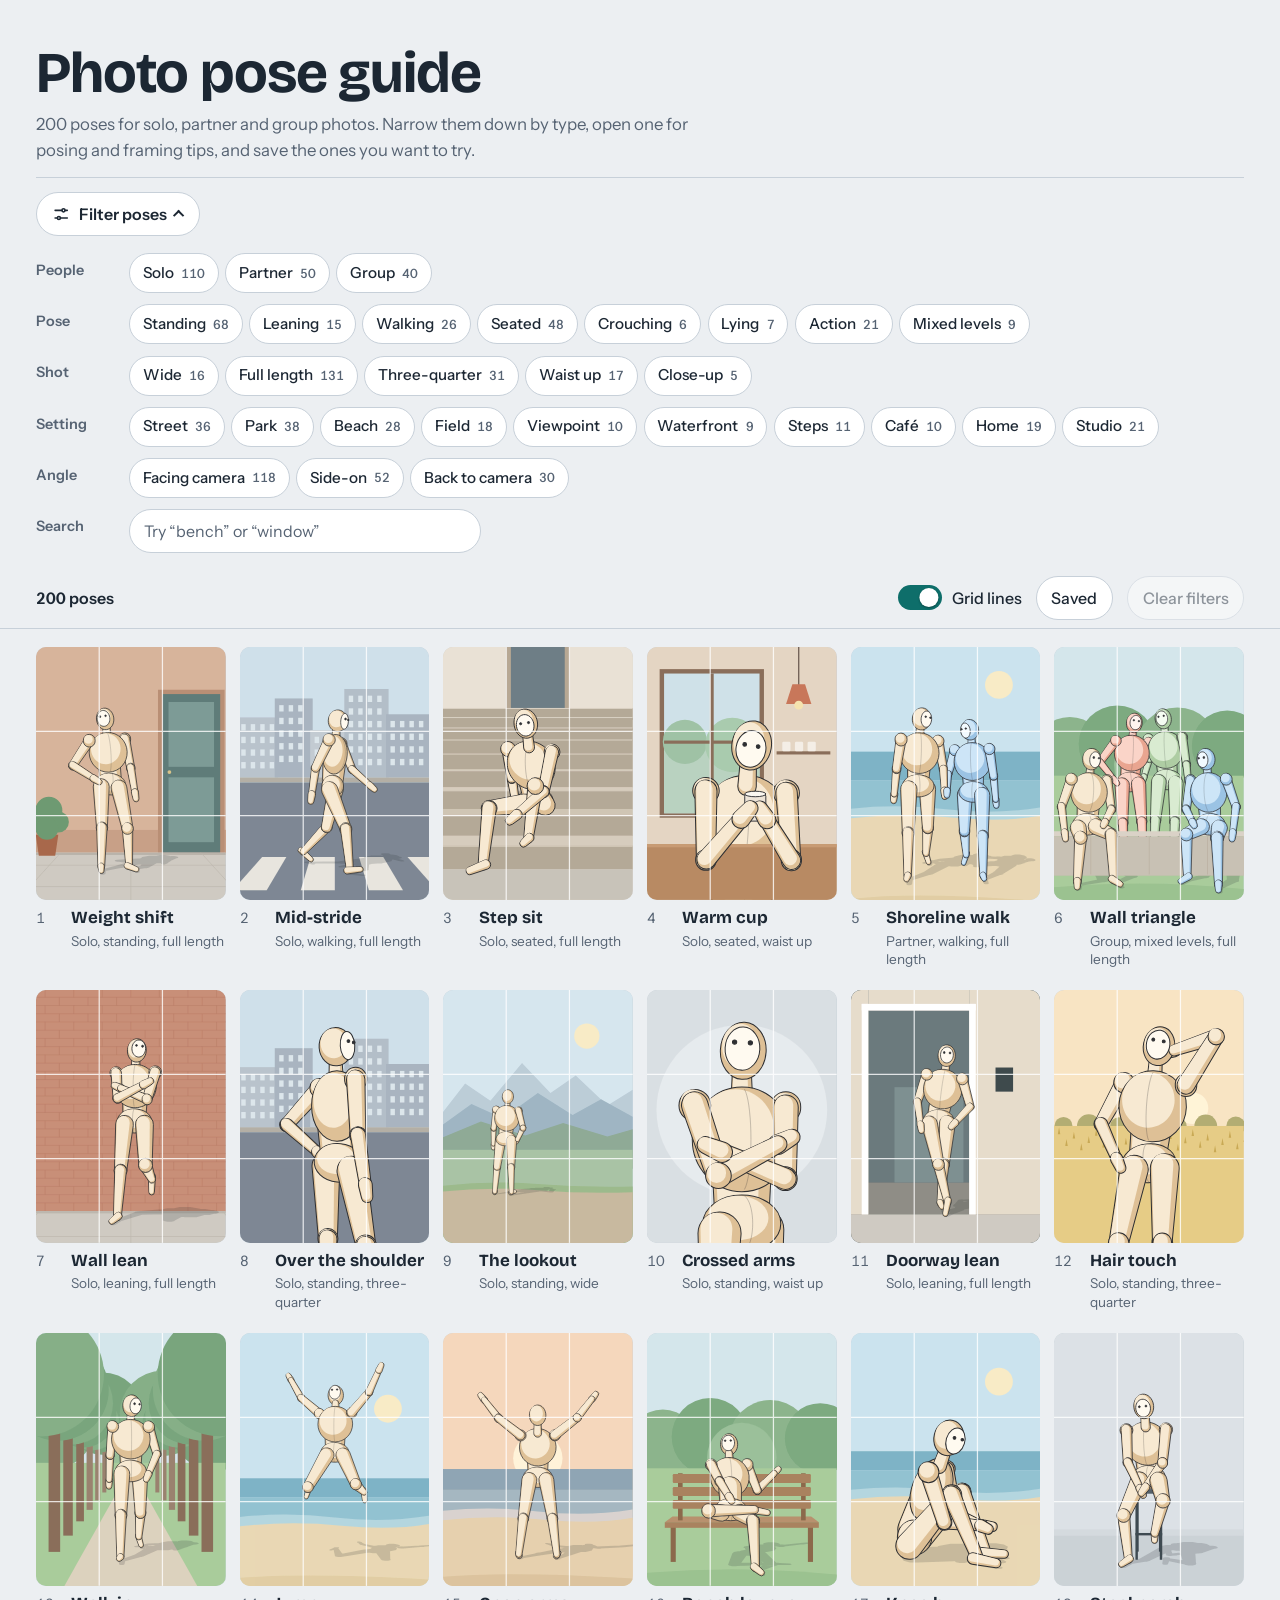
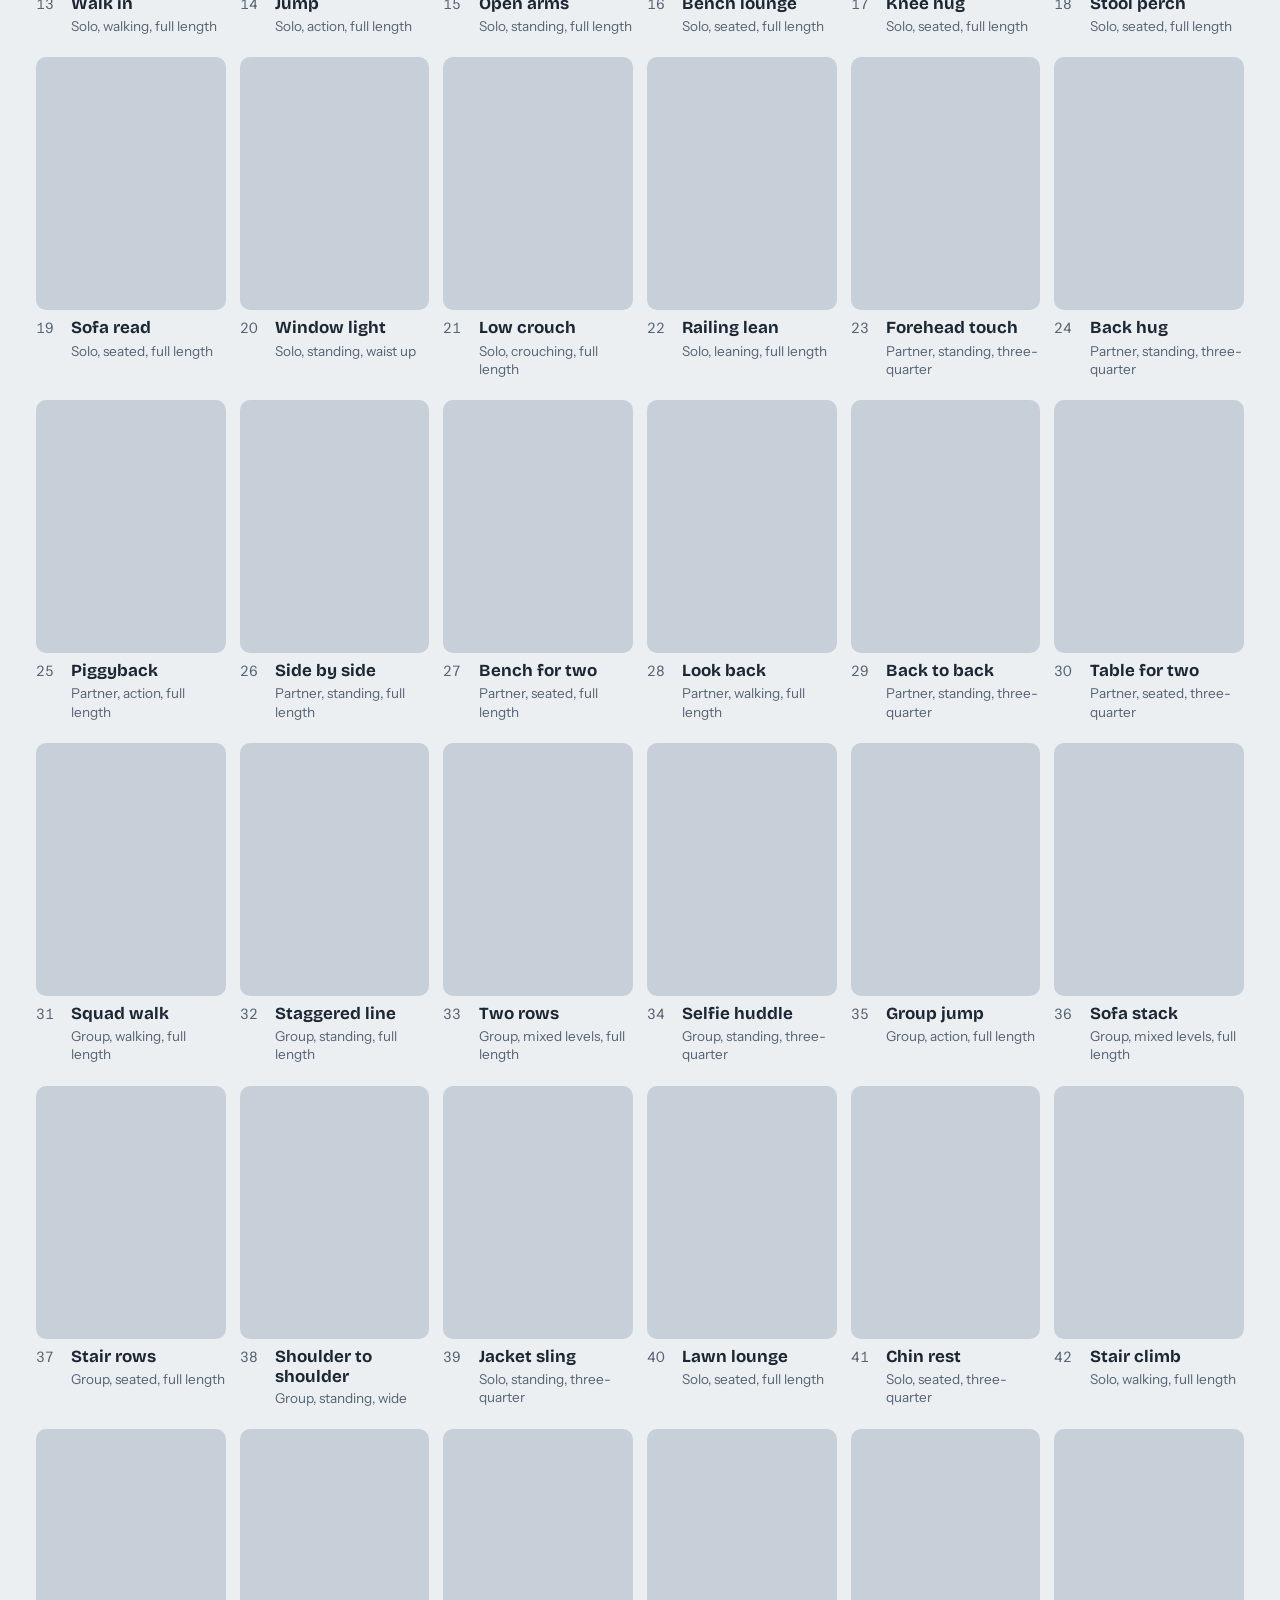
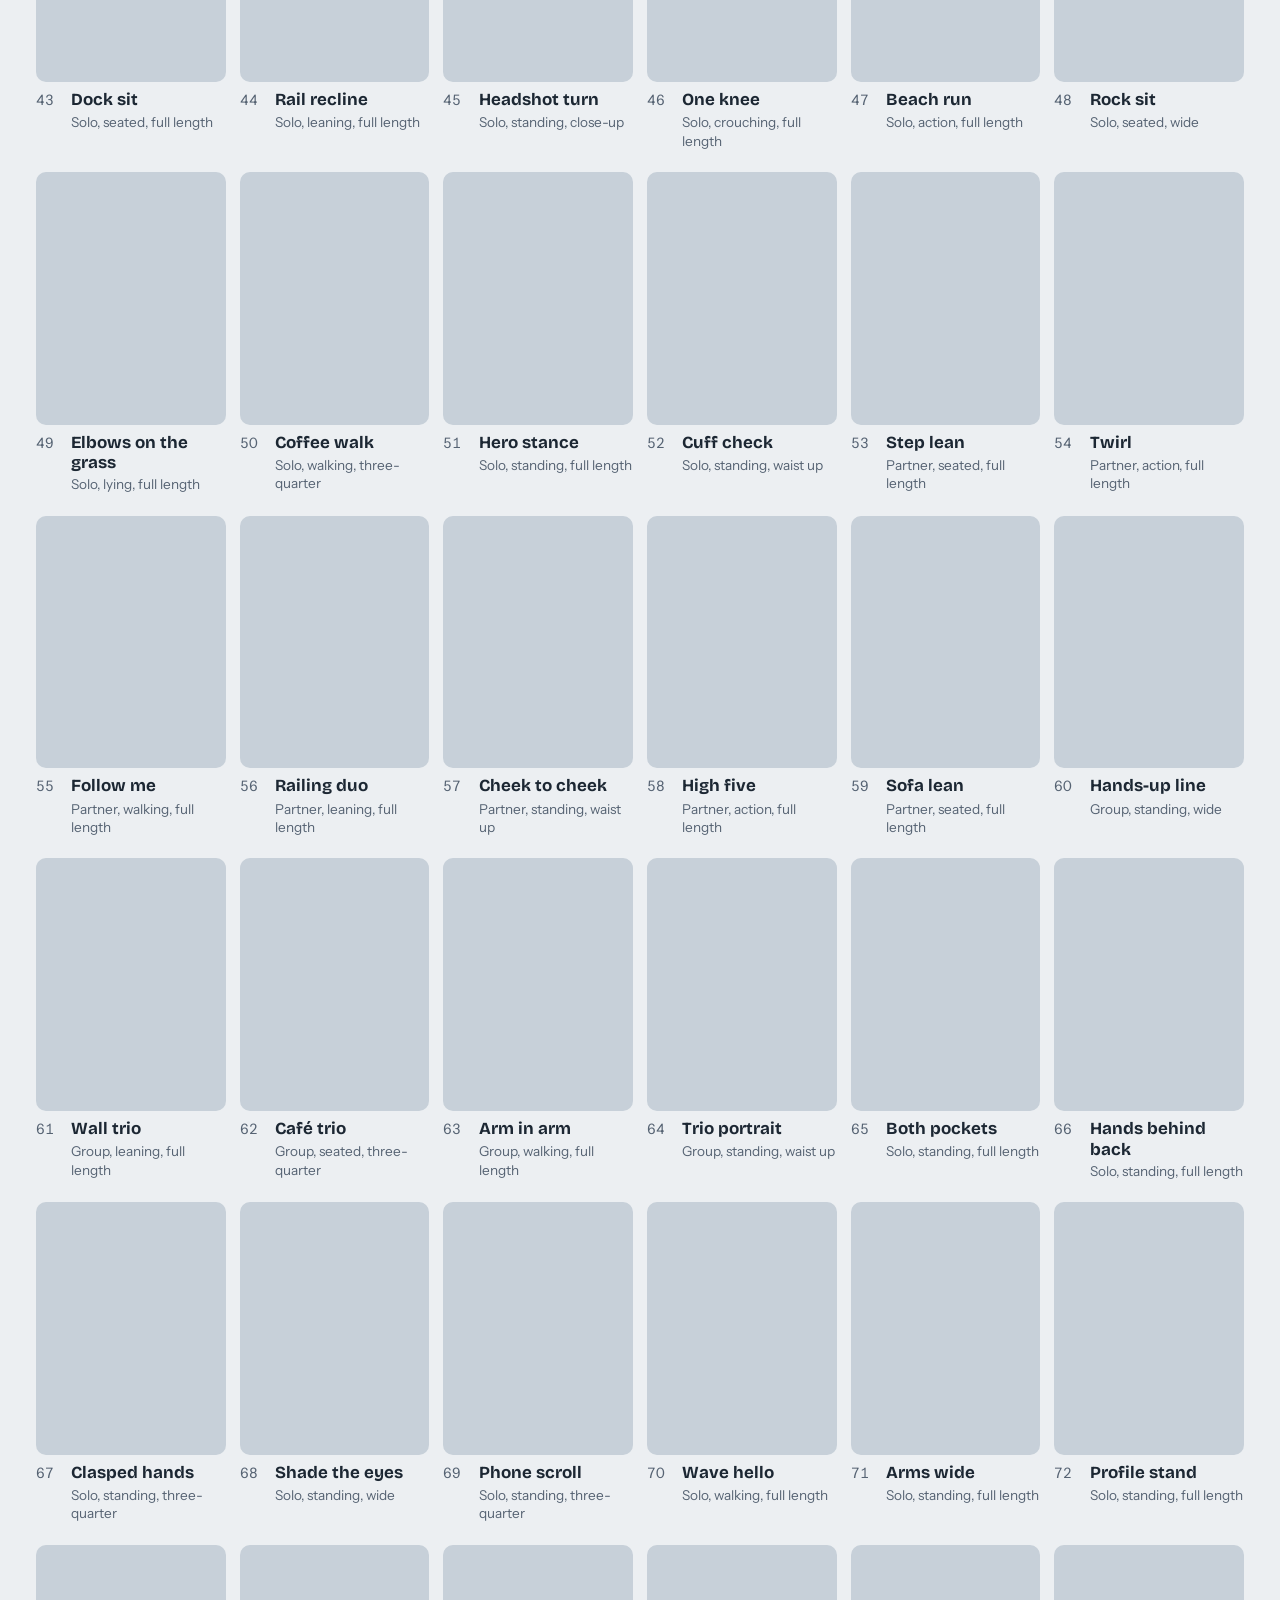
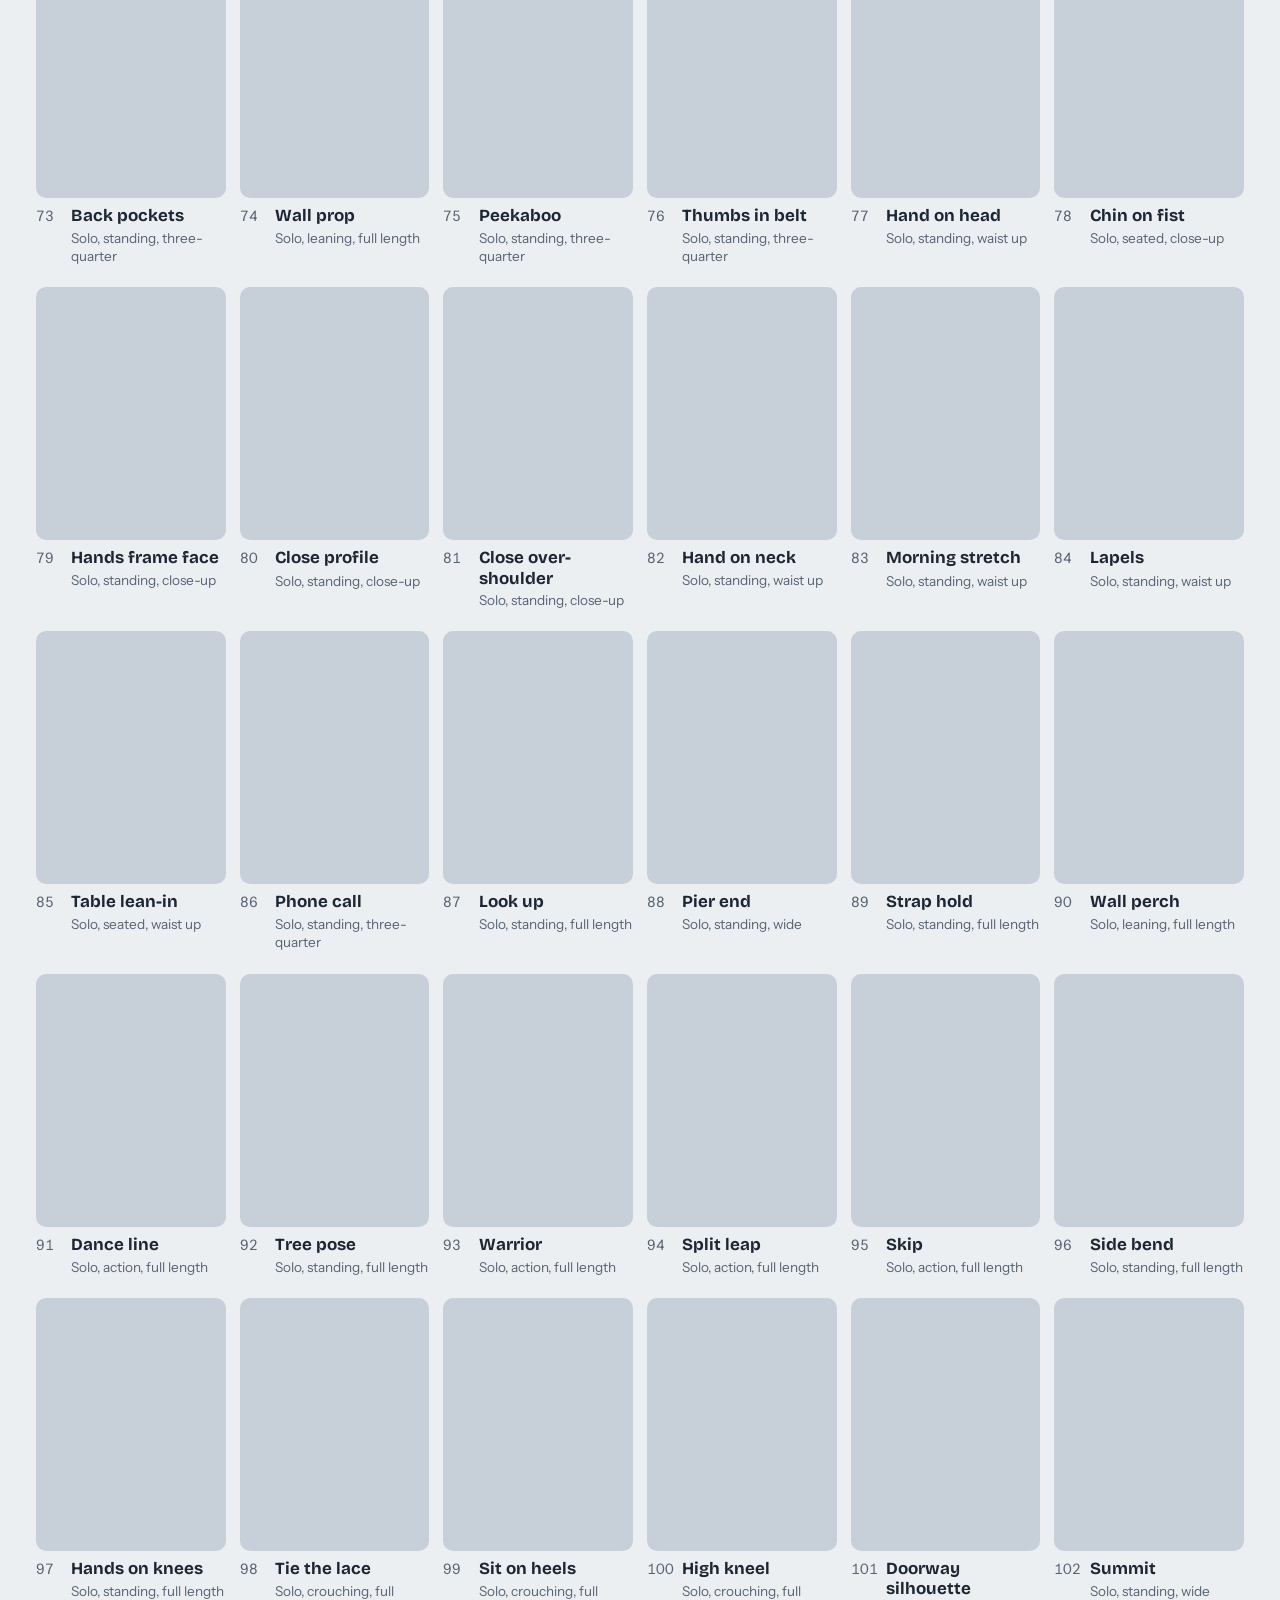
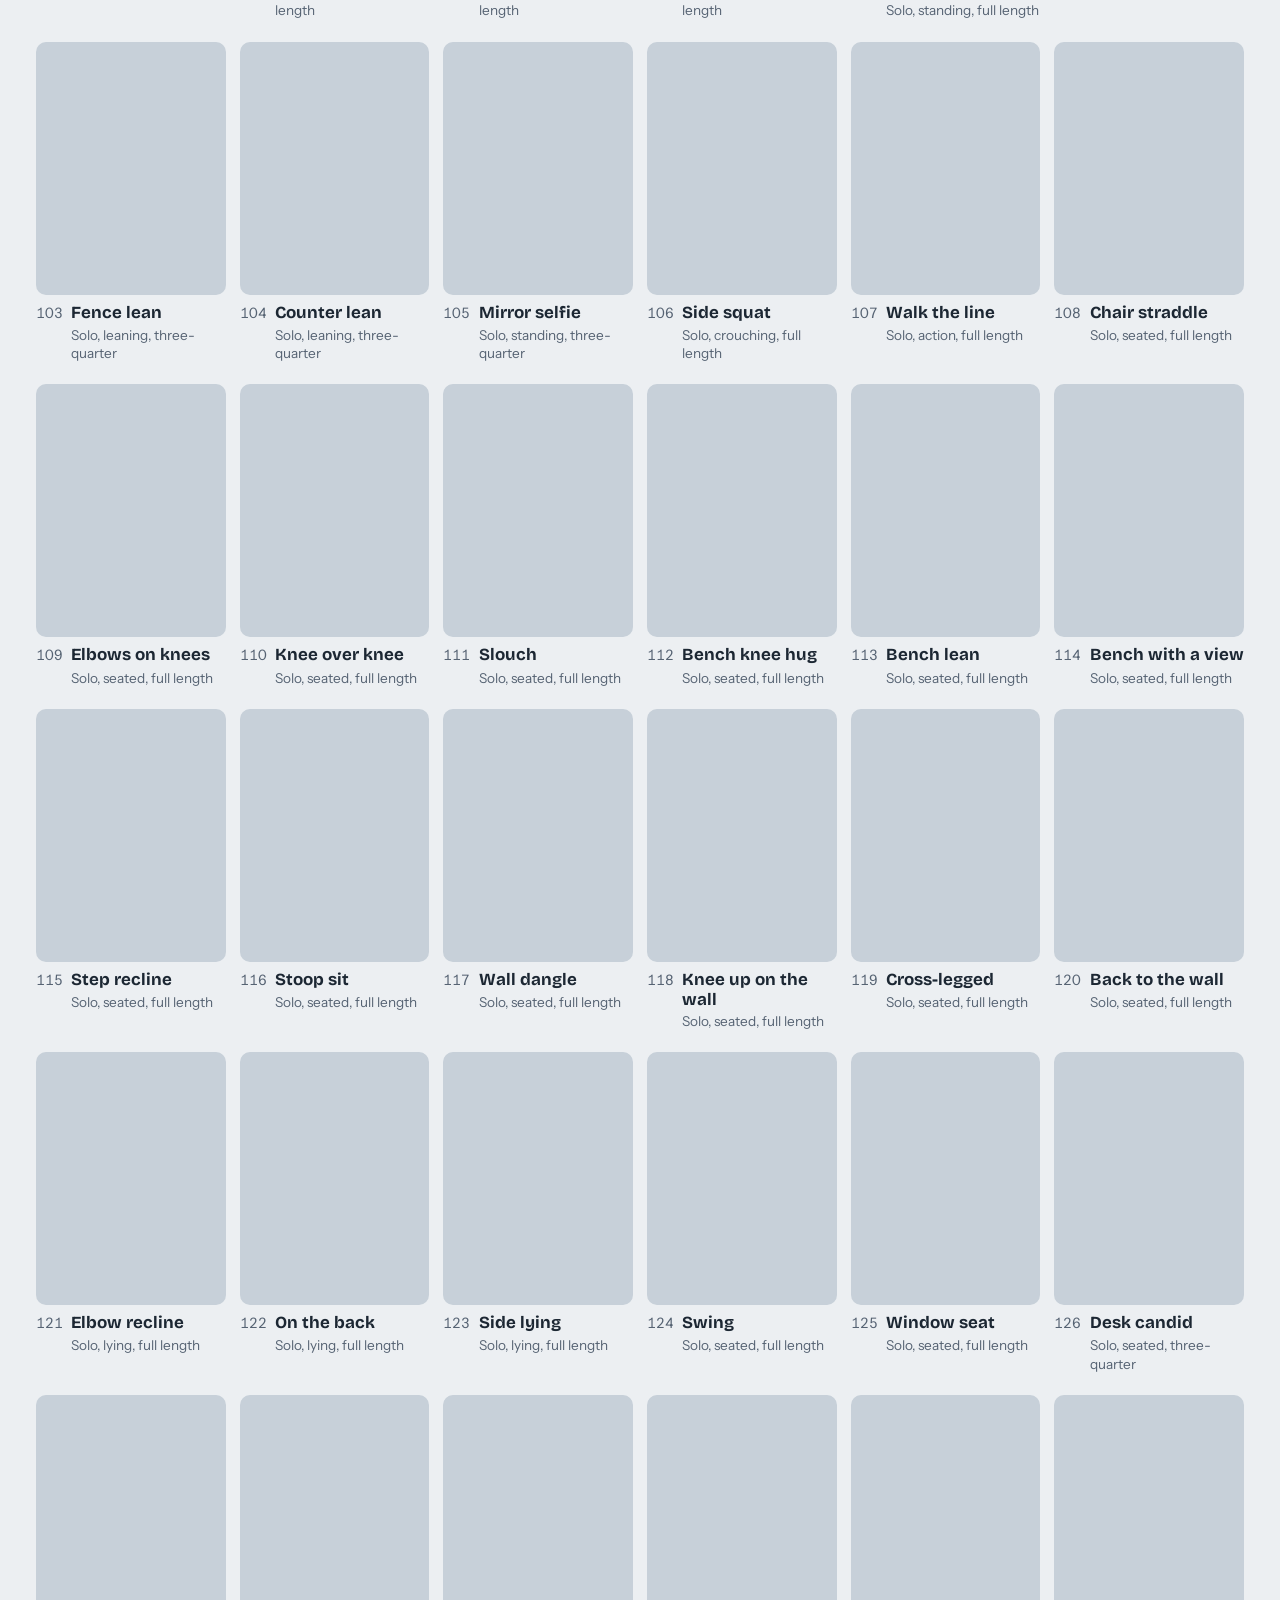
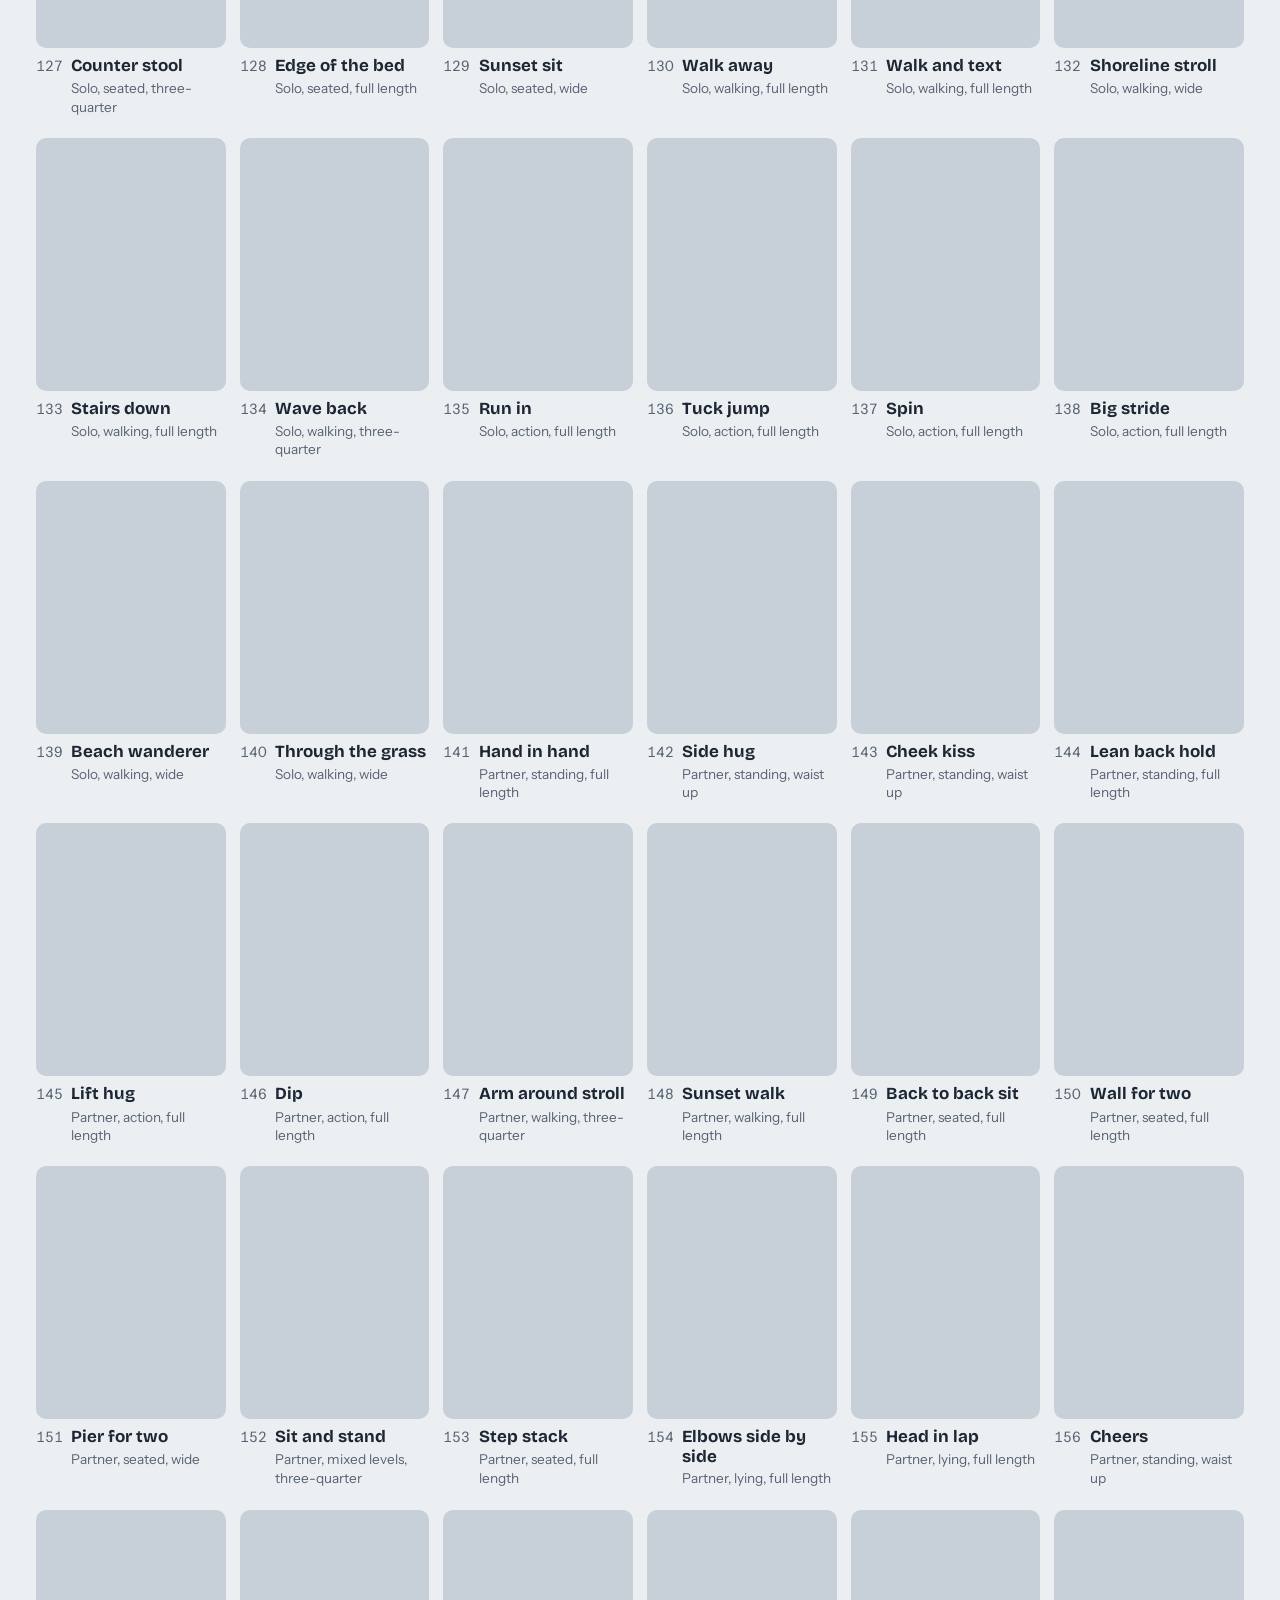
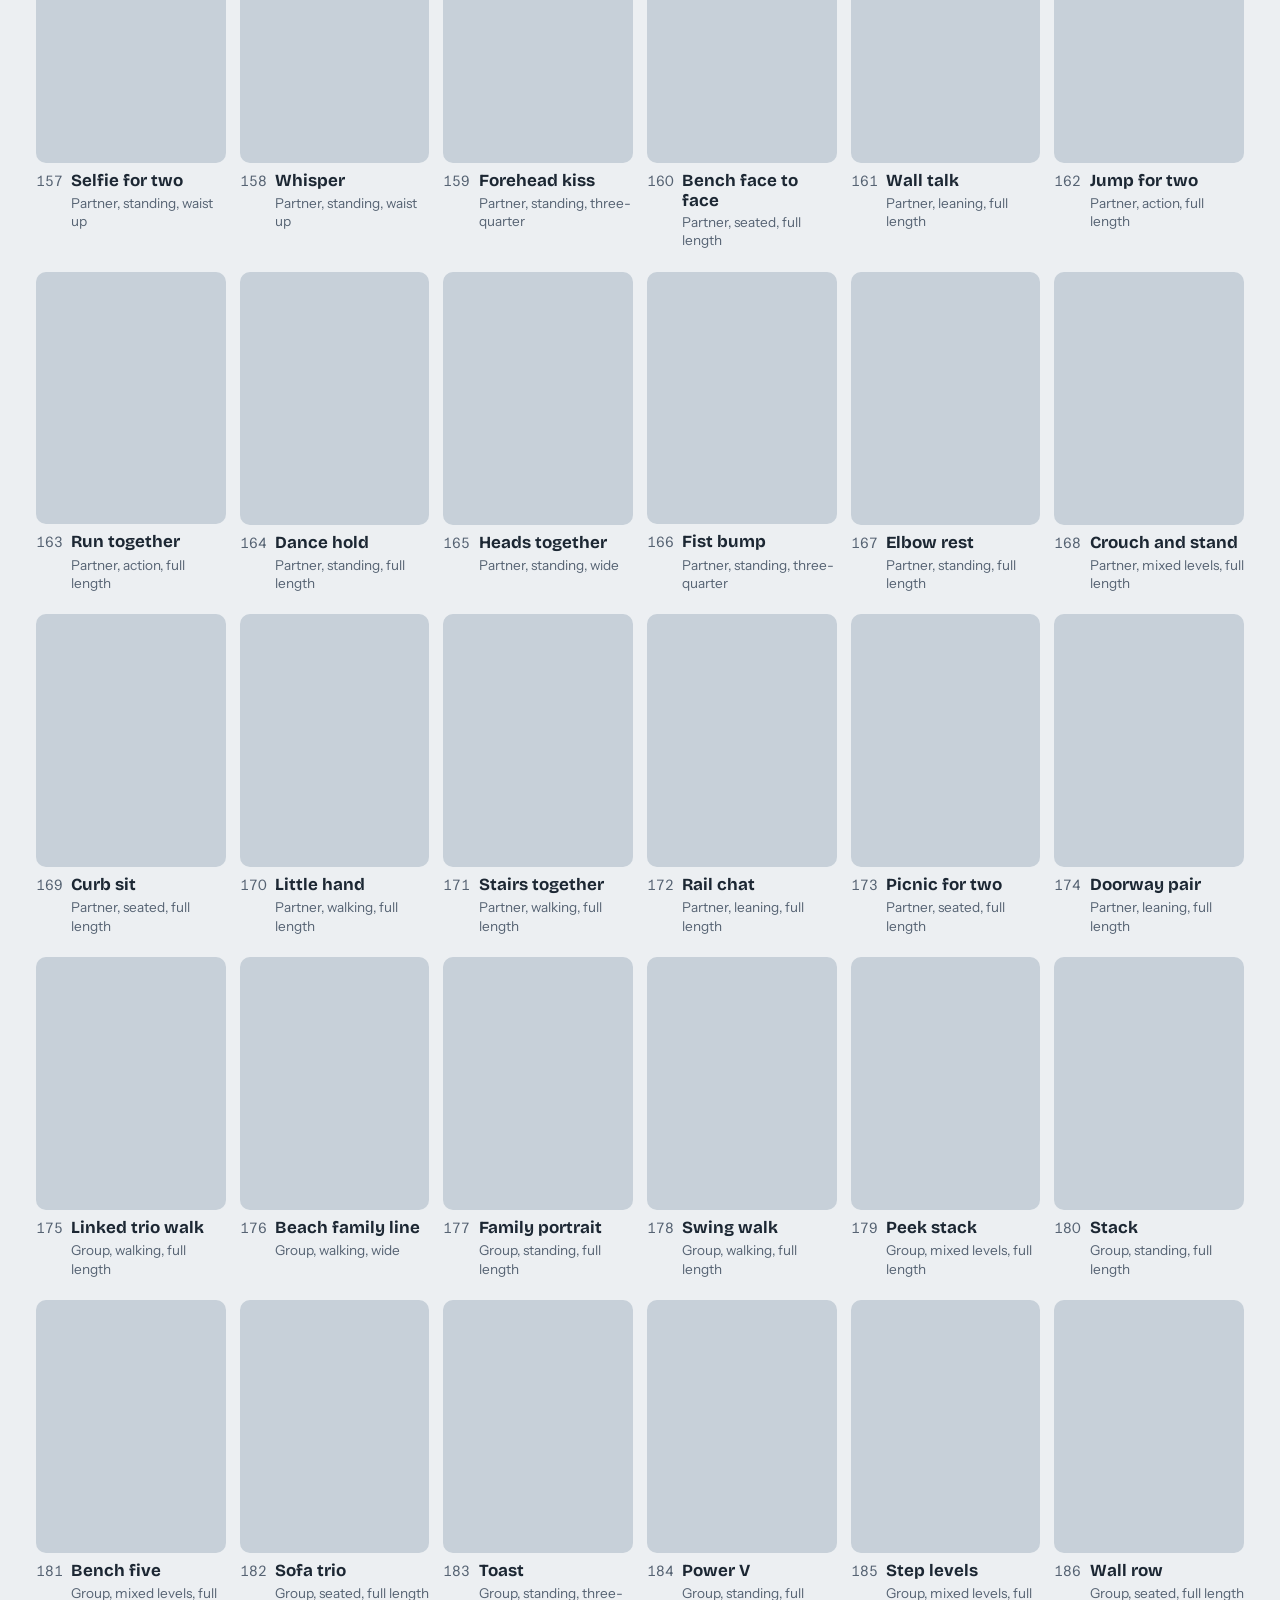
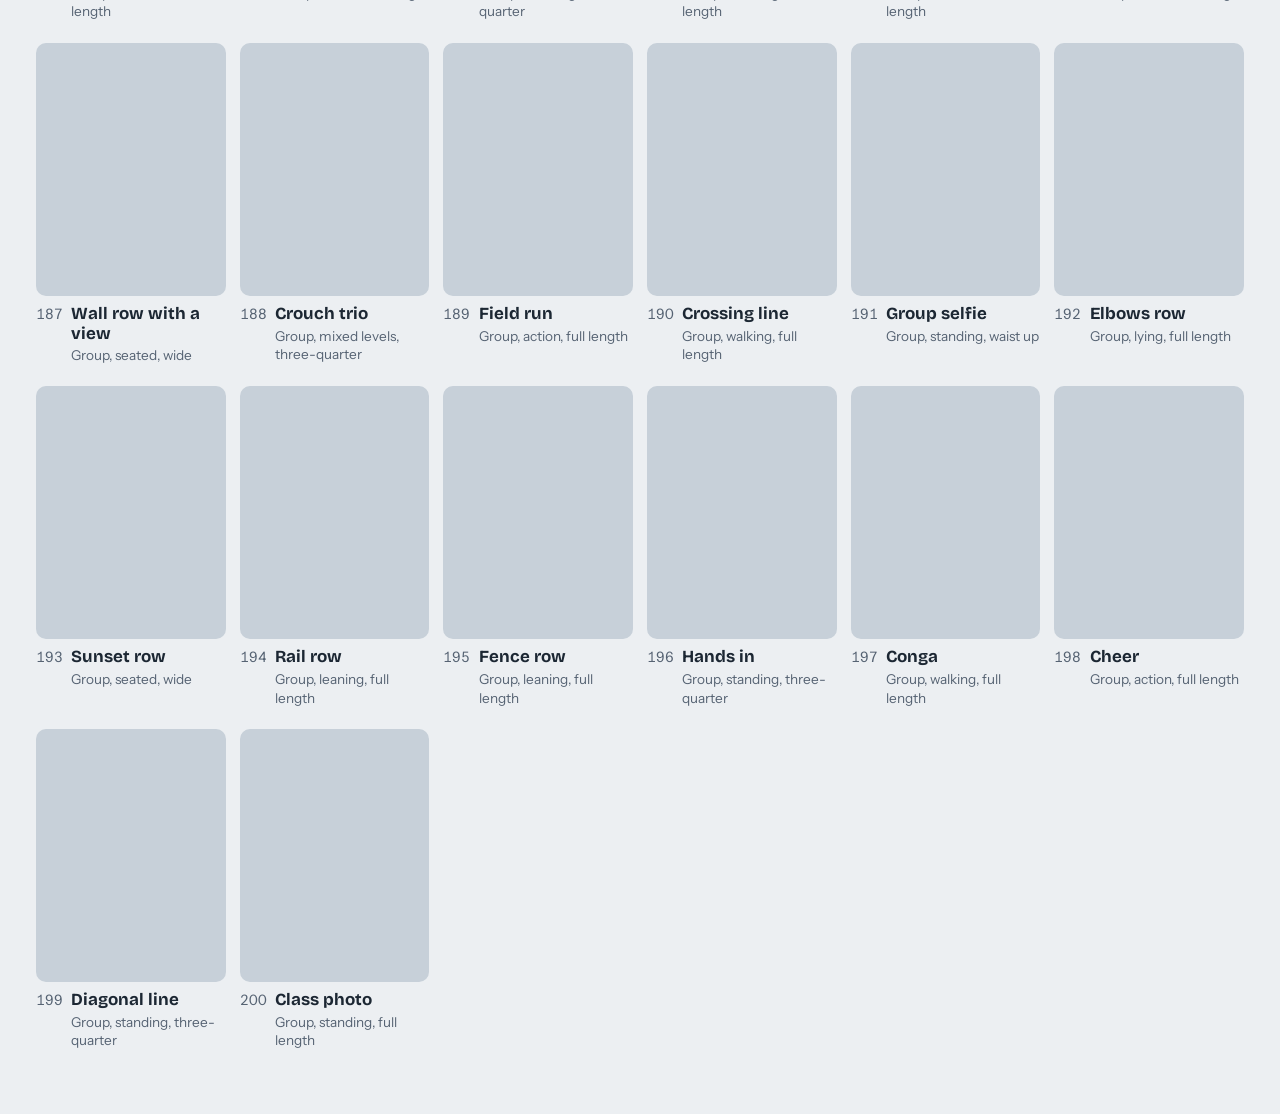
==== index.html @ 7b7f2064 "feat: update filter chip counts live as filters change Each chip count shows how many poses that tag" ====
<!doctype html>
<html lang="en">
<head>
<meta charset="utf-8">
<meta name="viewport" content="width=device-width, initial-scale=1, viewport-fit=cover">
<title>Photo pose guide</title>
<meta name="description" content="200 illustrated photo poses for solo, partner and group shots, with posing and framing tips. Filter by type, setting, shot and angle.">
<link rel="icon" href="data:image/svg+xml,%3Csvg xmlns='http://www.w3.org/2000/svg' viewBox='0 0 100 100'%3E%3Ctext y='.9em' font-size='90'%3E%F0%9F%93%B8%3C/text%3E%3C/svg%3E">
<link rel="stylesheet" href="https://fonts.googleapis.com/css2?family=Bricolage+Grotesque:opsz,wght@12..96,500;12..96,700&family=Instrument+Sans:wght@400;500;600&display=swap">
<style>
:root{
  --bg:#ECEFF2;--surface:#FFFFFF;--ink:#1C2733;--muted:#566373;--line:#C7D0D9;--accent:#0E6E6A;--accent-ink:#FFFFFF;
  --star:#9A6400;--veil:rgba(20,28,37,.72);--frame:#FFFFFF;
  --display:"Bricolage Grotesque","Avenir Next","Segoe UI",system-ui,sans-serif;
  --body:"Instrument Sans","Segoe UI",system-ui,-apple-system,sans-serif;
  color-scheme:light;
  box-sizing:border-box;padding-top:env(safe-area-inset-top,0px);padding-bottom:env(safe-area-inset-bottom,0px);
}
@media (prefers-color-scheme: dark){
  :root:not([data-theme="light"]){
    --bg:#10161C;--surface:#19212A;--ink:#E9EEF3;--muted:#A3AFBC;--line:#34414E;--accent:#5CCBC6;--accent-ink:#082120;
    --star:#F2C14E;--veil:rgba(4,8,12,.8);--frame:#19212A;color-scheme:dark;
  }
}
:root[data-theme="dark"]{
  --bg:#10161C;--surface:#19212A;--ink:#E9EEF3;--muted:#A3AFBC;--line:#34414E;--accent:#5CCBC6;--accent-ink:#082120;
  --star:#F2C14E;--veil:rgba(4,8,12,.8);--frame:#19212A;color-scheme:dark;
}
html{scroll-padding-top:env(safe-area-inset-top,0px);height:100%}
*,*::before,*::after{box-sizing:border-box}
body{margin:0;min-height:100%;background:var(--bg);color:var(--ink);font-family:var(--body);font-size:1rem;line-height:1.5;-webkit-text-size-adjust:100%}
body::before{content:"";position:fixed;inset:0 0 auto;height:env(safe-area-inset-top,0px);z-index:10;background:var(--bg)}
button,input{font:inherit;color:inherit}
button{cursor:pointer}
:focus-visible{outline:3px solid var(--accent);outline-offset:2px}
.wrap{max-width:1320px;margin:0 auto;padding:0 clamp(20px,5vw,36px)}

.intro{padding-top:clamp(22px,4vw,44px);padding-bottom:14px}
.intro h1{margin:0;font-family:var(--display);font-weight:700;font-size:clamp(2.1rem,6vw,3.6rem);line-height:1.02;letter-spacing:-.02em}
.intro p{margin:.6rem 0 0;max-width:62ch;color:var(--muted);font-size:1.05rem}

.filters{border-top:1px solid var(--line);padding:6px 0 2px}
.filters summary{list-style:none;display:flex;align-items:center;gap:.55rem;min-height:2.75rem;margin:8px 0;padding:.3rem .95rem;border:1px solid var(--line);border-radius:999px;background:var(--surface);font-weight:600;cursor:pointer;width:max-content}
.filters summary .ico{width:1.15rem;height:1.15rem;flex:none}
.filters[open] summary{margin-bottom:12px}
.filters summary::-webkit-details-marker{display:none}
.filters summary::after{content:"";width:.5rem;height:.5rem;border-right:2px solid currentColor;border-bottom:2px solid currentColor;transform:rotate(45deg) translateY(-2px);transition:transform .15s}
.filters[open] summary::after{transform:rotate(-135deg) translateY(-2px)}
.group{display:grid;grid-template-columns:5.2rem minmax(0,1fr);gap:.4rem .6rem;align-items:start;padding:.35rem 0}
.group h2{margin:.42rem 0 0;font-size:.9rem;font-weight:600;color:var(--muted)}
.chips{display:flex;flex-wrap:wrap;gap:.4rem}
.chip{min-height:2.5rem;padding:.3rem .8rem;border:1px solid var(--line);border-radius:999px;background:var(--surface);font-weight:500;font-size:.95rem;display:inline-flex;align-items:center;gap:.45rem}
.chip.zero:not([aria-pressed="true"]){opacity:.5}
.chip .n{font-size:.8rem;color:var(--muted);font-variant-numeric:tabular-nums}
.chip[aria-pressed="true"]{background:var(--accent);border-color:var(--accent);color:var(--accent-ink)}
.chip[aria-pressed="true"] .n{color:inherit;opacity:.85}
.active{display:flex;flex-wrap:wrap;gap:.4rem;padding:0 0 12px}
.active[hidden]{display:none}
.apill{min-height:2.25rem;padding:.15rem .55rem .15rem .85rem;border:1px solid var(--accent);border-radius:999px;background:var(--surface);font-weight:500;font-size:.92rem;display:inline-flex;align-items:center;gap:.4rem}
.apill .x{font-size:1.15rem;line-height:1;color:var(--muted)}
.badge{min-width:1.7rem;padding:.05rem .5rem;border-radius:999px;background:var(--accent);color:var(--accent-ink);font-size:.85rem;font-weight:600;line-height:1.4;text-align:center;font-variant-numeric:tabular-nums}
.badge[hidden]{display:none}
.search{width:min(100%,22rem);min-height:2.75rem;padding:.4rem .9rem;border:1px solid var(--line);border-radius:999px;background:var(--surface)}
.search::placeholder{color:var(--muted)}

.bar{position:sticky;top:env(safe-area-inset-top,0px);z-index:5;background:var(--bg);border-bottom:1px solid var(--line);margin-top:6px}
.bar .wrap{display:flex;flex-wrap:wrap;align-items:center;gap:.5rem .9rem;padding-top:.55rem;padding-bottom:.55rem}
.bar .count{margin:0 auto 0 0;font-weight:600;font-variant-numeric:tabular-nums}
.plain{min-height:2.75rem;padding:.3rem .9rem;border:1px solid var(--line);border-radius:999px;background:var(--surface);font-weight:500}
.plain[aria-pressed="true"]{background:var(--ink);border-color:var(--ink);color:var(--bg)}
.plain:disabled{opacity:.45;cursor:default}

.grid{list-style:none;margin:0;padding:18px 0 64px;display:grid;gap:22px 14px;grid-template-columns:repeat(auto-fill,minmax(min(46%,188px),1fr))}
.pose{display:block;width:100%;padding:0;border:0;background:none;text-align:left}
.frame{position:relative;display:block;aspect-ratio:3/4;border-radius:10px;overflow:hidden;background:var(--line)}
.frame svg{display:block;width:100%;height:100%}
.frame::before,.frame::after{content:"";position:absolute;width:16%;aspect-ratio:1;border:3px solid #fff;opacity:0;transition:opacity .12s;pointer-events:none;z-index:1}
.frame::before{left:7%;top:5.5%;border-right:0;border-bottom:0}
.frame::after{right:7%;bottom:5.5%;border-left:0;border-top:0}
.pose:hover .frame::before,.pose:hover .frame::after,.pose:focus-visible .frame::before,.pose:focus-visible .frame::after{opacity:.95}
.cap{display:flex;gap:.5rem;align-items:baseline;margin-top:.5rem}
.num{font-variant-numeric:tabular-nums;color:var(--muted);font-size:.9rem;min-width:1.7rem}
.name{font-family:var(--display);font-weight:700;font-size:1.06rem;line-height:1.2}
.saved-mark{margin-left:auto;color:var(--star);font-size:.95rem}
.meta{display:block;margin:.1rem 0 0 2.2rem;color:var(--muted);font-size:.85rem;line-height:1.35}
.empty{padding:48px 0 96px;max-width:46ch}
.empty p{margin:0 0 1rem;font-size:1.1rem}

dialog{width:min(1120px,100vw);max-width:100vw;max-height:100dvh;height:auto;margin:auto;padding:0;border:0;border-radius:16px;background:var(--surface);color:var(--ink)}
dialog::backdrop{background:var(--veil)}
.viewer{display:grid;grid-template-columns:minmax(0,auto) minmax(0,1fr);gap:0;max-height:min(100dvh,900px)}
.shot{position:relative;height:min(100dvh,900px);aspect-ratio:3/4;background:var(--line);touch-action:pan-y}
.shot svg{display:block;width:100%;height:100%}
.thirds-g{display:none;pointer-events:none}
body.thirds .thirds-g{display:inline}
.thirds-g line{vector-effect:non-scaling-stroke}
.info{display:flex;flex-direction:column;gap:.2rem;padding:clamp(22px,3vw,36px);overflow:auto;max-height:min(100dvh,900px)}
.pos{margin:0;color:var(--muted);font-variant-numeric:tabular-nums}
.info h2{margin:.1rem 3rem .5rem 0;font-family:var(--display);font-weight:700;font-size:clamp(1.9rem,4vw,2.8rem);line-height:1.05;letter-spacing:-.015em}
.tags{list-style:none;margin:0 0 .6rem;padding:0;display:flex;flex-wrap:wrap;gap:.35rem}
.tags li{padding:.15rem .65rem;border:1px solid var(--line);border-radius:999px;font-size:.88rem}
.info h3{margin:.9rem 0 .15rem;font-size:.95rem;font-weight:600;color:var(--muted)}
.info p.tip{margin:0;font-size:1.08rem;max-width:44ch}
.actions{display:flex;flex-wrap:wrap;gap:.5rem .9rem;align-items:center;margin-top:1.3rem}
.switch{display:inline-flex;align-items:center;gap:.6rem;min-height:2.75rem;padding:0;border:0;background:none;font-weight:500}
.switch .track{position:relative;flex:none;width:2.75rem;height:1.6rem;border-radius:999px;background:var(--muted);transition:background .15s}
.switch .track::after{content:"";position:absolute;top:.2rem;left:.2rem;width:1.2rem;height:1.2rem;border-radius:50%;background:var(--surface);box-shadow:0 1px 2px rgba(0,0,0,.35);transition:transform .15s}
.switch[aria-checked="true"] .track{background:var(--accent)}
.switch[aria-checked="true"] .track::after{transform:translateX(1.15rem)}
.save[aria-pressed="true"]{background:var(--star);border-color:var(--star);color:var(--surface)}
.nav{display:flex;gap:.5rem;margin-top:auto;padding-top:1.2rem}
.nav .plain{flex:1}
.close{position:absolute;top:10px;right:10px;width:2.75rem;height:2.75rem;border:1px solid var(--line);border-radius:999px;background:var(--surface);font-size:1.4rem;line-height:1}
@media (max-width:760px){
  dialog{width:100vw;height:100dvh;max-height:100dvh;border-radius:0}
  .viewer{grid-template-columns:minmax(0,1fr);max-height:none;height:100dvh;overflow:auto;align-content:start}
  .shot{height:auto;width:100%;max-height:none}
  .info{max-height:none;overflow:visible;padding-bottom:calc(24px + env(safe-area-inset-bottom,0px))}
  .close{position:fixed;top:calc(10px + env(safe-area-inset-top,0px))}
  .group{grid-template-columns:minmax(0,1fr);gap:.2rem}
  .group h2{margin:0}
}
@media (prefers-reduced-motion: reduce){*{transition:none !important}}
</style>
</head>
<body>
<header class="wrap intro">
  <h1>Photo pose guide</h1>
  <p>200 poses for solo, partner and group photos. Narrow them down by type, open one for posing and framing tips, and save the ones you want to try.</p>
</header>

<div class="wrap">
  <details class="filters" id="filters">
    <summary><svg class="ico" viewBox="0 0 24 24" fill="none" stroke="currentColor" stroke-width="2" stroke-linecap="round" aria-hidden="true"><path d="M4 7h9M17 7h3M4 17h3M11 17h9"/><circle cx="15" cy="7" r="2"/><circle cx="9" cy="17" r="2"/></svg>Filter poses<span class="badge" id="moreBadge" hidden></span></summary>
    <div id="groups"></div>
    <div class="group"><h2><label for="q">Search</label></h2><div><input class="search" id="q" type="search" placeholder="Try “bench” or “window”" autocomplete="off"></div></div>
  </details>
  <div class="active" id="active" role="group" aria-label="Applied filters" hidden></div>
</div>

<div class="bar">
  <div class="wrap">
    <p class="count" id="count" aria-live="polite"></p>
    <button class="switch" id="gridToggle" type="button" role="switch" aria-checked="false"><span class="track" aria-hidden="true"></span>Grid lines</button>
    <button class="plain" id="savedOnly" type="button" aria-pressed="false">Saved</button>
    <button class="plain" id="clear" type="button">Clear filters</button>
  </div>
</div>

<main class="wrap">
  <ul class="grid" id="grid"></ul>
  <div class="empty" id="empty" hidden>
    <p id="emptyText"></p>
    <button class="plain" id="clear2" type="button">Clear filters</button>
  </div>
</main>

<dialog id="viewer" aria-labelledby="vTitle">
  <div class="viewer">
    <div class="shot" id="vShot">
      <div id="vArt"></div>
    </div>
    <div class="info">
      <p class="pos" id="vPos"></p>
      <h2 id="vTitle"></h2>
      <ul class="tags" id="vTags"></ul>
      <h3>Pose</h3>
      <p class="tip" id="vPose"></p>
      <h3>Framing</h3>
      <p class="tip" id="vFrame"></p>
      <div class="actions">
        <button class="plain save" id="vSave" type="button" aria-pressed="false">Save pose</button>
        <button class="switch" id="vGrid" type="button" role="switch" aria-checked="false"><span class="track" aria-hidden="true"></span>Grid lines</button>
      </div>
      <div class="nav">
        <button class="plain" id="vPrev" type="button">Previous</button>
        <button class="plain" id="vNext" type="button">Next</button>
      </div>
    </div>
    <button class="close" id="vClose" type="button" aria-label="Close pose">×</button>
  </div>
</dialog>

<script id="poses" type="application/json">{"groups":[["People",["Solo","Partner","Group"]],["Pose",["Standing","Leaning","Walking","Seated","Crouching","Lying","Action","Mixed levels"]],["Shot",["Wide","Full length","Three-quarter","Waist up","Close-up"]],["Setting",["Street","Park","Beach","Field","Viewpoint","Waterfront","Steps","Café","Home","Studio"]],["Angle",["Facing camera","Side-on","Back to camera"]]],"cards":[{"n":1,"t":"Weight shift","g":["Solo","Standing","Full length","Street","Facing camera"],"p":"Weight on one leg, the other knee soft. One hand at the hip pocket, chin turned slightly off-camera.","f":"Full length with a little space above the head. Camera at waist height keeps the legs long.","a":"<rect x=\"0\" y=\"0\" width=\"600\" height=\"650.7\" fill=\"#D8B49C\"/><rect x=\"-1363\" y=\"578.6\" width=\"3326.1\" height=\"72.1\" fill=\"#C8A088\"/><rect x=\"385.9\" y=\"135.2\" width=\"210.7\" height=\"515.5\" fill=\"#B98F76\"/><rect x=\"399.8\" y=\"149\" width=\"182.9\" height=\"501.7\" fill=\"#5F7C7A\"/><rect x=\"419.2\" y=\"174\" width=\"144.1\" height=\"205.1\" fill=\"#7D9B97\"/><rect x=\"419.2\" y=\"412.3\" width=\"144.1\" height=\"205.1\" fill=\"#7D9B97\"/><circle cx=\"422\" cy=\"395.7\" r=\"6\" fill=\"#D9C48A\"/><rect x=\"0\" y=\"650.7\" width=\"600\" height=\"149.3\" fill=\"#CFCAC2\"/><rect x=\"0\" y=\"650.7\" width=\"600\" height=\"7\" fill=\"#B9B3AA\"/><line x1=\"-365.2\" y1=\"650.7\" x2=\"-1740\" y2=\"1154.8\" stroke=\"#BDB7AE\" stroke-width=\"2\"/><line x1=\"-143.5\" y1=\"650.7\" x2=\"-1060\" y2=\"1154.8\" stroke=\"#BDB7AE\" stroke-width=\"2\"/><line x1=\"78.3\" y1=\"650.7\" x2=\"-380\" y2=\"1154.8\" stroke=\"#BDB7AE\" stroke-width=\"2\"/><line x1=\"300\" y1=\"650.7\" x2=\"300\" y2=\"1154.8\" stroke=\"#BDB7AE\" stroke-width=\"2\"/><line x1=\"521.7\" y1=\"650.7\" x2=\"980\" y2=\"1154.8\" stroke=\"#BDB7AE\" stroke-width=\"2\"/><line x1=\"743.5\" y1=\"650.7\" x2=\"1660\" y2=\"1154.8\" stroke=\"#BDB7AE\" stroke-width=\"2\"/><line x1=\"965.2\" y1=\"650.7\" x2=\"2340\" y2=\"1154.8\" stroke=\"#BDB7AE\" stroke-width=\"2\"/><rect x=\"0\" y=\"689.1\" width=\"600\" height=\"2\" fill=\"#BDB7AE\"/><rect x=\"0\" y=\"757.4\" width=\"600\" height=\"2\" fill=\"#BDB7AE\"/><polygon points=\"-0.8,594.1 70.6,594.1 60.8,660.4 9,660.4\" fill=\"#A8684B\"/><circle cx=\"6.1\" cy=\"550.9\" r=\"35.7\" fill=\"#6F9A72\"/><circle cx=\"40.7\" cy=\"516.3\" r=\"42.6\" fill=\"#6F9A72\"/><circle cx=\"70.6\" cy=\"553.7\" r=\"33.4\" fill=\"#6F9A72\"/><circle cx=\"34.9\" cy=\"573.9\" r=\"35.7\" fill=\"#6F9A72\"/><path d=\"M310.5 679.8L316.8 674.4L333.6 671.2L354.5 671.2L372.3 674.4L380.4 679.8L375.3 685.4L358.2 689L335.8 689L317.5 685.4ZM323 678.3L328.2 673.8L339 669.5L353.9 666.7L372.9 666.7L389.2 669.5L396.9 674.3L392.5 679.3L377.9 683L363.5 686L344.7 686L329.1 683ZM328.2 671.6L336.2 664.7L358.1 660.5L385.9 660.5L410.2 664.7L422.1 671.6L416.3 679L393.8 683.8L363.4 683.8L338.2 679ZM377.3 668L378.9 666.3L387.9 664.3L392.6 663.4L398.7 663.4L404 664.3L406.5 665.8L405.2 667.3L398.3 669.7L393 670.8L386 670.8L379.9 669.7ZM376.7 664.1L380.5 660.3L392.6 658L408.5 658L422.4 660.3L429.3 664.1L426.2 668.1L413.9 670.6L397.3 670.6L383 668.1ZM386.3 669.7L388.5 667.4L395.5 666.1L404.7 666.1L412.7 667.4L416.6 669.7L414.7 672L407.7 673.5L398.2 673.5L390.1 672ZM392.2 670.9L392.5 670.6L393.4 670.4L394.8 670.4L395.8 670.6L396.4 670.9L396.1 671.2L395.1 671.4L393.8 671.4L392.7 671.2ZM408.4 671.3L408.7 670.9L409.7 670.8L411 670.8L412.1 670.9L412.6 671.3L412.4 671.6L411.4 671.8L410.1 671.8L409 671.6ZM418.7 665.2L420.6 662.8L427.7 661.4L437.4 661.4L446 662.8L450.4 665.2L448.7 667.6L441.5 669.1L431.6 669.1L422.8 667.6ZM409.4 672.7L410.9 671L422.9 663.2L428.8 662L436.9 662L444.1 663.2L447.8 665.2L446.3 667.2L430.5 674.5L425.4 675.5L418.4 675.5L412.3 674.5ZM408.5 672.7L410.1 670.9L415.6 669.8L422.9 669.8L429.5 670.9L432.7 672.7L431.3 674.6L425.7 675.8L418.2 675.8L411.6 674.6ZM398.5 682.8L399.7 681.4L411.1 671.1L416.1 670.1L422.7 670.1L428.6 671.1L431.5 672.7L430.2 674.4L415.1 684.2L411 685.1L405.5 685.1L400.8 684.2ZM395.3 685.5L397 682.8L398.4 681.2L403.1 680.2L409.5 680.2L415 681.2L417.7 682.8L416.4 684.5L411.3 686.9L407.3 687.7L402 687.7L397.4 686.9ZM327.4 695L341.9 679.2L345.7 675.7L356.6 673.5L370.4 673.5L382.3 675.7L387.7 679.2L384.5 682.9L357.6 697.7L349.6 699.5L339.3 699.5L330.8 697.7ZM326.5 695L329.4 692.2L337.8 690.4L348.3 690.4L357.3 692.2L361.2 695L358.4 697.9L349.9 699.7L339.1 699.7L330 697.9ZM289.3 703.2L291.4 701.5L330.8 692.4L338.3 690.8L348 690.8L356 692.4L359.5 695L357 697.6L349.4 699.3L303 706.1L296.5 706.1L291.3 705ZM283.5 701.4L285.6 699.7L290.6 698.7L296.7 698.7L301.7 699.7L327.9 710.2L329.6 711.6L328.2 713L324.2 713.9L319.3 713.9L315.2 713L285.4 703.2ZM320.9 672L323.7 669.6L331.6 668.1L341.5 668.1L349.8 669.6L353.4 672L350.7 674.5L342.8 676.1L332.6 676.1L324.2 674.5ZM249.8 676L252.2 674.3L258 673.2L332.5 668.7L340.8 668.7L347.7 670L350.7 672L348.5 674.1L341.8 675.4L264.2 678.9L257.1 678.9L251.6 677.8ZM248.9 676L251.5 674.1L257.8 673L265.3 673L271.2 674.1L273.3 676L270.8 677.9L264.5 679.1L256.8 679.1L250.8 677.9ZM250.1 676L252.5 674.3L258.1 673.3L264.9 673.3L308.9 681.1L313.3 682L315.1 683.4L313.5 684.8L309.1 685.7L303.6 685.7L257.2 678.8L251.9 677.7ZM295.9 683.4L297.9 681.7L303.1 680.7L309.4 680.7L314.6 681.7L324.9 683.9L326.7 685.3L325.2 686.7L321 687.5L315.6 687.5L303.1 686.1L297.9 685ZM251 694.1L254.5 691.5L298.4 678.5L309.7 676.3L323.8 676.3L335.4 678.5L340.2 682.1L336.3 685.8L324.8 688.2L272 698.6L261.7 698.6L253.7 696.9ZM250 694.1L253.8 691.3L262.6 689.6L273.1 689.6L281.5 691.3L284.7 694.1L281.1 697L272.2 698.9L261.4 698.9L252.8 697ZM201.7 706.7L204.3 704.9L255 691.6L263 690L272.6 690L280.2 691.6L283 694.1L279.8 696.8L271.8 698.4L214.7 709.7L208.1 709.7L203.2 708.6ZM201.4 704.3L203.9 702.6L209.2 701.5L215.5 701.5L220.2 702.6L221.6 704.3L219.7 717.8L217.8 719.3L213.4 720.2L208.3 720.2L204.6 719.3L203.4 717.8Z\" fill=\"#20242B\" opacity=\"0.17\"/><path d=\"M269.7 416L266 364.8A35.4 35.4 0 1 0 195.9 373.7L205 424.1A32.6 32.6 0 0 0 269.7 416Z\" fill=\"#DEC096\" stroke=\"#2F3033\" stroke-width=\"2.4\" stroke-linejoin=\"round\"/><path d=\"M256.4 409L251.6 357.3A26.2 26.2 0 1 0 199.8 364.2L208.6 415.4A24.1 24.1 0 0 0 256.4 409Z\" fill=\"#F7E9D2\"/><path d=\"M263.2 291.4a18.2 18.2 0 1 1 36.3 0a18.2 18.2 0 1 1 -36.3 0Z\" fill=\"#DEC096\" stroke=\"#2F3033\" stroke-width=\"2.4\" stroke-linejoin=\"round\"/><path d=\"M265.2 287.5a13.4 13.4 0 1 1 26.9 0a13.4 13.4 0 1 1 -26.9 0Z\" fill=\"#F7E9D2\"/><path d=\"M266.6 294.8L287.5 385.2A12.4 12.4 0 0 0 311.9 380.3L296.2 288.9A15.1 15.1 0 1 0 266.6 294.8Z\" fill=\"#DEC096\" stroke=\"#2F3033\" stroke-width=\"2.4\" stroke-linejoin=\"round\"/><path d=\"M268.2 290.6L288.9 381.7A9.2 9.2 0 0 0 306.9 378L290.1 286.1A11.2 11.2 0 1 0 268.2 290.6Z\" fill=\"#F7E9D2\"/><path d=\"M286.2 382.4a13.5 13.5 0 1 1 26.9 0a13.5 13.5 0 1 1 -26.9 0Z\" fill=\"#DEC096\" stroke=\"#2F3033\" stroke-width=\"2.4\" stroke-linejoin=\"round\"/><path d=\"M287.7 379.5a10 10 0 1 1 19.9 0a10 10 0 1 1 -19.9 0Z\" fill=\"#F7E9D2\"/><path d=\"M187.7 428.6C189.7 410 212.8 397.2 239.2 400.1C265.7 402.9 285.4 420.4 283.4 439.1C281.4 457.7 258.3 470.5 231.9 467.7C205.4 464.8 185.6 447.3 187.7 428.6Z\" fill=\"#DEC096\" stroke=\"#2F3033\" stroke-width=\"2.4\"/><path d=\"M193.5 422.8C195.1 408.3 213.1 398.3 233.7 400.5C254.3 402.8 269.8 416.4 268.2 431C266.6 445.5 248.6 455.5 228 453.3C207.3 451 191.9 437.4 193.5 422.8Z\" fill=\"#F7E9D2\"/><path d=\"M241.2 401.7L242 403.5L242.7 405.8L243.3 408.7L243.7 412.1L243.9 415.9L244 420.1L243.9 424.5L243.7 429.2L243.3 433.9L242.7 438.6L242 443.2L241.2 447.6L240.3 451.8L239.2 455.6L238.2 459L237 461.9L235.8 464.3L234.6 466\" fill=\"none\" stroke=\"#2F3033\" stroke-width=\"1.3\" stroke-linecap=\"round\" opacity=\"0.45\"/><path d=\"M238 284.9L234.7 256.4A11.6 11.6 0 0 0 211.6 258L212.2 286.6A13 13 0 1 0 238 284.9Z\" fill=\"#DEC096\" stroke=\"#2F3033\" stroke-width=\"2.4\" stroke-linejoin=\"round\"/><path d=\"M232.8 282.6L230 254.4A8.6 8.6 0 0 0 212.9 255.5L213.7 283.8A9.6 9.6 0 1 0 232.8 282.6Z\" fill=\"#F7E9D2\"/><path d=\"M230.6 396C197.5 397.2 169.6 370.1 168.3 335.5C167.1 300.9 192.9 271.9 226.1 270.7C259.3 269.5 287.2 296.6 288.4 331.2C289.7 365.7 263.8 394.8 230.6 396Z\" fill=\"#DEC096\" stroke=\"#2F3033\" stroke-width=\"2.4\"/><path d=\"M222.5 370.9C196.7 371.8 174.9 350.7 173.9 323.7C172.9 296.8 193.1 274.1 219 273.2C244.9 272.3 266.6 293.4 267.6 320.3C268.6 347.3 248.4 370 222.5 370.9Z\" fill=\"#F7E9D2\"/><path d=\"M227 273.9L228.3 277.2L229.7 281.5L231 286.9L232.2 293.2L233.4 300.2L234.5 307.9L235.4 316.1L236.3 324.6L236.9 333.3L237.5 342L237.8 350.6L237.9 358.8L237.9 366.5L237.7 373.5L237.3 379.8L236.7 385.2L235.9 389.5L235.1 392.8\" fill=\"none\" stroke=\"#2F3033\" stroke-width=\"1.3\" stroke-linecap=\"round\" opacity=\"0.45\"/><path d=\"M287.8 384.8L303.7 462.1A9.5 9.5 0 0 0 322.6 458.8L311.7 380.7A12.1 12.1 0 1 0 287.8 384.8Z\" fill=\"#DEC096\" stroke=\"#2F3033\" stroke-width=\"2.4\" stroke-linejoin=\"round\"/><path d=\"M289.1 381.5L304.8 459.5A7.1 7.1 0 0 0 318.7 457L306.8 378.4A9 9 0 1 0 289.1 381.5Z\" fill=\"#F7E9D2\"/><path d=\"M238.3 452.7L273 579A17.2 17.2 0 0 0 306.5 571.9L287.1 442.4A25 25 0 1 0 238.3 452.7Z\" fill=\"#DEC096\" stroke=\"#2F3033\" stroke-width=\"2.4\" stroke-linejoin=\"round\"/><path d=\"M240.9 445.4L274.7 574A12.7 12.7 0 0 0 299.5 568.6L277 437.5A18.5 18.5 0 1 0 240.9 445.4Z\" fill=\"#F7E9D2\"/><path d=\"M222.8 261.5C207.8 263.3 193.8 249.5 191.5 230.8C189.3 212 199.7 195.3 214.7 193.5C229.7 191.8 243.8 205.5 246 224.3C248.2 243 237.9 259.7 222.8 261.5Z\" fill=\"#DEC096\" stroke=\"#2F3033\" stroke-width=\"2.4\"/><path d=\"M217.9 248.1C206.2 249.5 195.3 238.8 193.5 224.1C191.8 209.5 199.9 196.5 211.6 195.1C223.3 193.7 234.3 204.4 236 219.1C237.8 233.7 229.7 246.7 217.9 248.1Z\" fill=\"#F7E9D2\"/><path d=\"M273.1 576L284.5 693.9A10.5 10.5 0 0 0 305.4 693L306 574.5A16.5 16.5 0 1 0 273.1 576Z\" fill=\"#DEC096\" stroke=\"#2F3033\" stroke-width=\"2.4\" stroke-linejoin=\"round\"/><path d=\"M275 572L285.7 691.4A7.8 7.8 0 0 0 301.2 690.6L299.3 570.7A12.2 12.2 0 1 0 275 572Z\" fill=\"#F7E9D2\"/><path d=\"M181.1 442.6L191.6 573.3A17.1 17.1 0 0 0 225.7 572.7L231.7 441.7A25.3 25.3 0 1 0 181.1 442.6Z\" fill=\"#DEC096\" stroke=\"#2F3033\" stroke-width=\"2.4\" stroke-linejoin=\"round\"/><path d=\"M184 436.5L193.5 569.2A12.7 12.7 0 0 0 218.8 568.5L221.4 435.5A18.7 18.7 0 1 0 184 436.5Z\" fill=\"#F7E9D2\"/><path d=\"M286.3 702L315.6 711.4A8 8 0 0 0 321.5 696.6L293.7 683.3A10.1 10.1 0 1 0 286.3 702Z\" fill=\"#DEC096\" stroke=\"#2F3033\" stroke-width=\"2.4\" stroke-linejoin=\"round\"/><path d=\"M285.4 697.3L314.9 707.7A5.9 5.9 0 0 0 319.4 696.7L291 683.5A7.5 7.5 0 1 0 285.4 697.3Z\" fill=\"#F7E9D2\"/><path d=\"M190.5 571.9a18.1 18.1 0 1 1 36.3 0a18.1 18.1 0 1 1 -36.3 0Z\" fill=\"#DEC096\" stroke=\"#2F3033\" stroke-width=\"2.4\" stroke-linejoin=\"round\"/><path d=\"M192.6 568a13.4 13.4 0 1 1 26.8 0a13.4 13.4 0 1 1 -26.8 0Z\" fill=\"#F7E9D2\"/><path d=\"M192.2 572.4L195.9 695.6A10.6 10.6 0 0 0 217.1 695.9L225 573A16.4 16.4 0 1 0 192.2 572.4Z\" fill=\"#DEC096\" stroke=\"#2F3033\" stroke-width=\"2.4\" stroke-linejoin=\"round\"/><path d=\"M194.1 568.7L197.1 693.2A7.9 7.9 0 0 0 212.8 693.3L218.4 568.9A12.2 12.2 0 1 0 194.1 568.7Z\" fill=\"#F7E9D2\"/><path d=\"M103 374.7a13.7 13.7 0 1 1 27.3 0a13.7 13.7 0 1 1 -27.3 0Z\" fill=\"#DEC096\" stroke=\"#2F3033\" stroke-width=\"2.4\" stroke-linejoin=\"round\"/><path d=\"M104.6 371.8a10.1 10.1 0 1 1 20.2 0a10.1 10.1 0 1 1 -20.2 0Z\" fill=\"#F7E9D2\"/><path d=\"M271.3 574.5a18.2 18.2 0 1 1 36.4 0a18.2 18.2 0 1 1 -36.4 0Z\" fill=\"#DEC096\" stroke=\"#2F3033\" stroke-width=\"2.4\" stroke-linejoin=\"round\"/><path d=\"M273.4 570.5a13.5 13.5 0 1 1 26.9 0a13.5 13.5 0 1 1 -26.9 0Z\" fill=\"#F7E9D2\"/><path d=\"M302.3 463.2L307.7 482.7A9.2 9.2 0 0 0 325.8 479.6L324.3 459.4A11.3 11.3 0 1 0 302.3 463.2Z\" fill=\"#DEC096\" stroke=\"#2F3033\" stroke-width=\"2.4\" stroke-linejoin=\"round\"/><path d=\"M303.4 459.8L308.6 480A6.8 6.8 0 0 0 322 477.5L319.7 456.8A8.3 8.3 0 1 0 303.4 459.8Z\" fill=\"#F7E9D2\"/><path d=\"M155.2 288.2L105.9 368.1A12.6 12.6 0 0 0 127 382L181.2 305.3A15.5 15.5 0 1 0 155.2 288.2Z\" fill=\"#DEC096\" stroke=\"#2F3033\" stroke-width=\"2.4\" stroke-linejoin=\"round\"/><path d=\"M156.4 287L106.9 367.1A9.4 9.4 0 0 0 122.6 377.3L175.7 299.5A11.5 11.5 0 1 0 156.4 287Z\" fill=\"#F7E9D2\"/><path d=\"M110.5 385.4L177.6 424.5A9.7 9.7 0 0 0 188 408L123.6 364.5A12.3 12.3 0 1 0 110.5 385.4Z\" fill=\"#DEC096\" stroke=\"#2F3033\" stroke-width=\"2.4\" stroke-linejoin=\"round\"/><path d=\"M110.2 379.9L177.4 420.1A7.2 7.2 0 0 0 185.1 408L120 364.5A9.1 9.1 0 1 0 110.2 379.9Z\" fill=\"#F7E9D2\"/><path d=\"M149.8 296.4a18.7 18.7 0 1 1 37.3 0a18.7 18.7 0 1 1 -37.3 0Z\" fill=\"#DEC096\" stroke=\"#2F3033\" stroke-width=\"2.4\" stroke-linejoin=\"round\"/><path d=\"M151.9 292.3a13.8 13.8 0 1 1 27.6 0a13.8 13.8 0 1 1 -27.6 0Z\" fill=\"#F7E9D2\"/><path d=\"M196.4 696L199 710.3A8.2 8.2 0 0 0 215.1 709.6L216.5 695.1A10.2 10.2 0 1 0 196.4 696Z\" fill=\"#DEC096\" stroke=\"#2F3033\" stroke-width=\"2.4\" stroke-linejoin=\"round\"/><path d=\"M197.5 693.1L199.8 708A6 6 0 0 0 211.8 707.3L212.4 692.2A7.5 7.5 0 1 0 197.5 693.1Z\" fill=\"#F7E9D2\"/><path d=\"M216.6 250.9C205.5 252.3 195.2 242.1 193.5 228.3C191.8 214.5 199.4 202.2 210.5 200.8C221.5 199.5 231.8 209.6 233.5 223.4C235.2 237.3 227.6 249.6 216.6 250.9Z\" fill=\"#FFFAF0\" stroke=\"#2F3033\" stroke-width=\"2.4\"/><path d=\"M177.5 426.3L195.4 435.2A9.4 9.4 0 0 0 205.4 419.3L189.6 407A11.5 11.5 0 1 0 177.5 426.3Z\" fill=\"#DEC096\" stroke=\"#2F3033\" stroke-width=\"2.4\" stroke-linejoin=\"round\"/><path d=\"M176.8 421L194.9 430.8A7 7 0 0 0 202.4 419.2L186 406.8A8.5 8.5 0 1 0 176.8 421Z\" fill=\"#F7E9D2\"/><path d=\"M199.7 220.3a2.5 2.5 0 1 1 4.9 0a2.5 2.5 0 1 1 -4.9 0Z\" fill=\"#2F3033\" stroke=\"#2F3033\" stroke-width=\"2.4\" stroke-linejoin=\"round\"/><path d=\"M217.5 217.7a2.5 2.5 0 1 1 5 0a2.5 2.5 0 1 1 -5 0Z\" fill=\"#2F3033\" stroke=\"#2F3033\" stroke-width=\"2.4\" stroke-linejoin=\"round\"/>"},{"n":2,"t":"Mid-stride","g":["Solo","Walking","Full length","Street","Side-on"],"p":"Walk across the frame at a normal pace, arms loose, eyes ahead rather than at the lens.","f":"Shoot side-on in burst mode. Leave more room in front of the walker than behind.","a":"<rect x=\"0\" y=\"0\" width=\"600\" height=\"800\" fill=\"#CFE0EA\"/><rect x=\"-10\" y=\"222.8\" width=\"130\" height=\"190\" fill=\"#B9C3CC\"/><rect x=\"4\" y=\"244\" width=\"14\" height=\"20\" fill=\"#DDE6EC\"/><rect x=\"34\" y=\"244\" width=\"14\" height=\"20\" fill=\"#DDE6EC\"/><rect x=\"64\" y=\"244\" width=\"14\" height=\"20\" fill=\"#DDE6EC\"/><rect x=\"94\" y=\"244\" width=\"14\" height=\"20\" fill=\"#DDE6EC\"/><rect x=\"4\" y=\"284\" width=\"14\" height=\"20\" fill=\"#DDE6EC\"/><rect x=\"34\" y=\"284\" width=\"14\" height=\"20\" fill=\"#DDE6EC\"/><rect x=\"64\" y=\"284\" width=\"14\" height=\"20\" fill=\"#DDE6EC\"/><rect x=\"94\" y=\"284\" width=\"14\" height=\"20\" fill=\"#DDE6EC\"/><rect x=\"4\" y=\"324\" width=\"14\" height=\"20\" fill=\"#DDE6EC\"/><rect x=\"34\" y=\"324\" width=\"14\" height=\"20\" fill=\"#DDE6EC\"/><rect x=\"64\" y=\"324\" width=\"14\" height=\"20\" fill=\"#DDE6EC\"/><rect x=\"94\" y=\"324\" width=\"14\" height=\"20\" fill=\"#DDE6EC\"/><rect x=\"4\" y=\"364\" width=\"14\" height=\"20\" fill=\"#DDE6EC\"/><rect x=\"34\" y=\"364\" width=\"14\" height=\"20\" fill=\"#DDE6EC\"/><rect x=\"64\" y=\"364\" width=\"14\" height=\"20\" fill=\"#DDE6EC\"/><rect x=\"94\" y=\"364\" width=\"14\" height=\"20\" fill=\"#DDE6EC\"/><rect x=\"110\" y=\"162.8\" width=\"120\" height=\"250\" fill=\"#A9B5C0\"/><rect x=\"124\" y=\"184\" width=\"14\" height=\"20\" fill=\"#DDE6EC\"/><rect x=\"154\" y=\"184\" width=\"14\" height=\"20\" fill=\"#DDE6EC\"/><rect x=\"184\" y=\"184\" width=\"14\" height=\"20\" fill=\"#DDE6EC\"/><rect x=\"124\" y=\"224\" width=\"14\" height=\"20\" fill=\"#DDE6EC\"/><rect x=\"154\" y=\"224\" width=\"14\" height=\"20\" fill=\"#DDE6EC\"/><rect x=\"184\" y=\"224\" width=\"14\" height=\"20\" fill=\"#DDE6EC\"/><rect x=\"124\" y=\"264\" width=\"14\" height=\"20\" fill=\"#DDE6EC\"/><rect x=\"154\" y=\"264\" width=\"14\" height=\"20\" fill=\"#DDE6EC\"/><rect x=\"184\" y=\"264\" width=\"14\" height=\"20\" fill=\"#DDE6EC\"/><rect x=\"124\" y=\"304\" width=\"14\" height=\"20\" fill=\"#DDE6EC\"/><rect x=\"154\" y=\"304\" width=\"14\" height=\"20\" fill=\"#DDE6EC\"/><rect x=\"184\" y=\"304\" width=\"14\" height=\"20\" fill=\"#DDE6EC\"/><rect x=\"124\" y=\"344\" width=\"14\" height=\"20\" fill=\"#DDE6EC\"/><rect x=\"154\" y=\"344\" width=\"14\" height=\"20\" fill=\"#DDE6EC\"/><rect x=\"184\" y=\"344\" width=\"14\" height=\"20\" fill=\"#DDE6EC\"/><rect x=\"222\" y=\"262.8\" width=\"116\" height=\"150\" fill=\"#C3CBD2\"/><rect x=\"236\" y=\"284\" width=\"14\" height=\"20\" fill=\"#DDE6EC\"/><rect x=\"266\" y=\"284\" width=\"14\" height=\"20\" fill=\"#DDE6EC\"/><rect x=\"296\" y=\"284\" width=\"14\" height=\"20\" fill=\"#DDE6EC\"/><rect x=\"236\" y=\"324\" width=\"14\" height=\"20\" fill=\"#DDE6EC\"/><rect x=\"266\" y=\"324\" width=\"14\" height=\"20\" fill=\"#DDE6EC\"/><rect x=\"296\" y=\"324\" width=\"14\" height=\"20\" fill=\"#DDE6EC\"/><rect x=\"236\" y=\"364\" width=\"14\" height=\"20\" fill=\"#DDE6EC\"/><rect x=\"266\" y=\"364\" width=\"14\" height=\"20\" fill=\"#DDE6EC\"/><rect x=\"296\" y=\"364\" width=\"14\" height=\"20\" fill=\"#DDE6EC\"/><rect x=\"330\" y=\"132.8\" width=\"140\" height=\"280\" fill=\"#B3BEC8\"/><rect x=\"344\" y=\"154\" width=\"14\" height=\"20\" fill=\"#DDE6EC\"/><rect x=\"374\" y=\"154\" width=\"14\" height=\"20\" fill=\"#DDE6EC\"/><rect x=\"404\" y=\"154\" width=\"14\" height=\"20\" fill=\"#DDE6EC\"/><rect x=\"434\" y=\"154\" width=\"14\" height=\"20\" fill=\"#DDE6EC\"/><rect x=\"344\" y=\"194\" width=\"14\" height=\"20\" fill=\"#DDE6EC\"/><rect x=\"374\" y=\"194\" width=\"14\" height=\"20\" fill=\"#DDE6EC\"/><rect x=\"404\" y=\"194\" width=\"14\" height=\"20\" fill=\"#DDE6EC\"/><rect x=\"434\" y=\"194\" width=\"14\" height=\"20\" fill=\"#DDE6EC\"/><rect x=\"344\" y=\"234\" width=\"14\" height=\"20\" fill=\"#DDE6EC\"/><rect x=\"374\" y=\"234\" width=\"14\" height=\"20\" fill=\"#DDE6EC\"/><rect x=\"404\" y=\"234\" width=\"14\" height=\"20\" fill=\"#DDE6EC\"/><rect x=\"434\" y=\"234\" width=\"14\" height=\"20\" fill=\"#DDE6EC\"/><rect x=\"344\" y=\"274\" width=\"14\" height=\"20\" fill=\"#DDE6EC\"/><rect x=\"374\" y=\"274\" width=\"14\" height=\"20\" fill=\"#DDE6EC\"/><rect x=\"404\" y=\"274\" width=\"14\" height=\"20\" fill=\"#DDE6EC\"/><rect x=\"434\" y=\"274\" width=\"14\" height=\"20\" fill=\"#DDE6EC\"/><rect x=\"344\" y=\"314\" width=\"14\" height=\"20\" fill=\"#DDE6EC\"/><rect x=\"374\" y=\"314\" width=\"14\" height=\"20\" fill=\"#DDE6EC\"/><rect x=\"404\" y=\"314\" width=\"14\" height=\"20\" fill=\"#DDE6EC\"/><rect x=\"434\" y=\"314\" width=\"14\" height=\"20\" fill=\"#DDE6EC\"/><rect x=\"344\" y=\"354\" width=\"14\" height=\"20\" fill=\"#DDE6EC\"/><rect x=\"374\" y=\"354\" width=\"14\" height=\"20\" fill=\"#DDE6EC\"/><rect x=\"404\" y=\"354\" width=\"14\" height=\"20\" fill=\"#DDE6EC\"/><rect x=\"434\" y=\"354\" width=\"14\" height=\"20\" fill=\"#DDE6EC\"/><rect x=\"462\" y=\"212.8\" width=\"150\" height=\"200\" fill=\"#A9B5C0\"/><rect x=\"476\" y=\"234\" width=\"14\" height=\"20\" fill=\"#DDE6EC\"/><rect x=\"506\" y=\"234\" width=\"14\" height=\"20\" fill=\"#DDE6EC\"/><rect x=\"536\" y=\"234\" width=\"14\" height=\"20\" fill=\"#DDE6EC\"/><rect x=\"566\" y=\"234\" width=\"14\" height=\"20\" fill=\"#DDE6EC\"/><rect x=\"476\" y=\"274\" width=\"14\" height=\"20\" fill=\"#DDE6EC\"/><rect x=\"506\" y=\"274\" width=\"14\" height=\"20\" fill=\"#DDE6EC\"/><rect x=\"536\" y=\"274\" width=\"14\" height=\"20\" fill=\"#DDE6EC\"/><rect x=\"566\" y=\"274\" width=\"14\" height=\"20\" fill=\"#DDE6EC\"/><rect x=\"476\" y=\"314\" width=\"14\" height=\"20\" fill=\"#DDE6EC\"/><rect x=\"506\" y=\"314\" width=\"14\" height=\"20\" fill=\"#DDE6EC\"/><rect x=\"536\" y=\"314\" width=\"14\" height=\"20\" fill=\"#DDE6EC\"/><rect x=\"566\" y=\"314\" width=\"14\" height=\"20\" fill=\"#DDE6EC\"/><rect x=\"476\" y=\"354\" width=\"14\" height=\"20\" fill=\"#DDE6EC\"/><rect x=\"506\" y=\"354\" width=\"14\" height=\"20\" fill=\"#DDE6EC\"/><rect x=\"536\" y=\"354\" width=\"14\" height=\"20\" fill=\"#DDE6EC\"/><rect x=\"566\" y=\"354\" width=\"14\" height=\"20\" fill=\"#DDE6EC\"/><rect x=\"0\" y=\"412.8\" width=\"600\" height=\"16\" fill=\"#B4AFA6\"/><rect x=\"0\" y=\"428.8\" width=\"600\" height=\"800\" fill=\"#7F8894\"/><polygon points=\"-696.4,664.2 -619.8,664.2 -993.7,769.7 -1101.5,769.7\" fill=\"#E8E5DE\"/><polygon points=\"-543.1,664.2 -466.5,664.2 -778,769.7 -885.9,769.7\" fill=\"#E8E5DE\"/><polygon points=\"-389.8,664.2 -313.2,664.2 -562.4,769.7 -670.2,769.7\" fill=\"#E8E5DE\"/><polygon points=\"-236.5,664.2 -159.9,664.2 -346.8,769.7 -454.6,769.7\" fill=\"#E8E5DE\"/><polygon points=\"-83.2,664.2 -6.6,664.2 -131.2,769.7 -239,769.7\" fill=\"#E8E5DE\"/><polygon points=\"70.1,664.2 146.7,664.2 84.4,769.7 -23.4,769.7\" fill=\"#E8E5DE\"/><polygon points=\"223.4,664.2 300,664.2 300,769.7 192.2,769.7\" fill=\"#E8E5DE\"/><polygon points=\"376.6,664.2 453.3,664.2 515.6,769.7 407.8,769.7\" fill=\"#E8E5DE\"/><polygon points=\"529.9,664.2 606.6,664.2 731.2,769.7 623.4,769.7\" fill=\"#E8E5DE\"/><polygon points=\"683.2,664.2 759.9,664.2 946.8,769.7 839,769.7\" fill=\"#E8E5DE\"/><polygon points=\"836.5,664.2 913.2,664.2 1162.4,769.7 1054.6,769.7\" fill=\"#E8E5DE\"/><polygon points=\"989.8,664.2 1066.5,664.2 1378,769.7 1270.2,769.7\" fill=\"#E8E5DE\"/><polygon points=\"1143.1,664.2 1219.8,664.2 1593.7,769.7 1485.9,769.7\" fill=\"#E8E5DE\"/><polygon points=\"1296.4,664.2 1373.1,664.2 1809.3,769.7 1701.5,769.7\" fill=\"#E8E5DE\"/><path d=\"M360.3 678.5L365.6 673.1L381.8 669.8L402.8 669.8L421.2 673.1L430.3 678.5L426.2 684.1L409.7 687.7L387.3 687.7L368.3 684.1ZM371.1 677.1L375.4 672.5L395 668.3L409.4 665.4L428.5 665.4L445.5 668.3L454.2 673.1L450.9 678.1L436.3 681.3L413.1 684.9L394.2 684.9L378.1 681.9ZM388.7 670.4L395.2 663.4L416.2 659.3L444.1 659.3L469.3 663.4L482.9 670.4L478.8 677.9L457.3 682.6L426.9 682.6L400.5 677.9ZM442.6 666.9L443.8 665.2L448.9 664.1L460.1 662.3L466.3 662.3L471.9 663.2L474.7 664.7L473.9 666.2L464.1 668.6L459.1 669.7L452.1 669.7L445.7 668.6ZM451.6 662.8L454.3 659L465.8 656.6L481.7 656.6L496.3 659L504.4 662.8L502.4 666.8L490.8 669.3L474.1 669.3L459.1 666.8ZM481.9 665.8L483.3 663.6L489.7 662.2L498.9 662.2L507.4 663.6L512 665.8L511 668.1L504.5 669.5L495.1 669.5L486.5 668.1ZM500.8 668L501 667.7L501.8 667.5L503.1 667.5L504.4 667.7L505 668L504.9 668.4L503.9 668.6L502.6 668.6L501.4 668.4ZM505.8 664.6L506 664.3L506.8 664.1L508.1 664.1L509.3 664.3L509.9 664.6L509.8 664.9L508.9 665.1L507.6 665.1L506.4 664.9ZM445.4 655.8L447 653.6L453.8 652.3L463.2 652.3L471.7 653.6L476.2 655.8L474.8 658.1L468 659.5L458.3 659.5L449.7 658.1ZM448 655.8L449.3 654L455 652.9L462.8 652.9L470 654L473.7 655.8L475.7 663.7L474.7 665.4L469.9 666.4L463.1 666.4L456.9 665.4L453.9 663.7ZM453 663.7L454.2 662L459.4 660.9L466.6 660.9L473.1 662L476.5 663.7L475.5 665.5L470.3 666.6L462.9 666.6L456.3 665.5ZM454.2 663.7L455.2 662.2L459.9 661.2L466.4 661.2L472.3 662.2L507.9 672.6L510.5 673.9L509.9 675.3L506.3 676.1L500.9 676.1L496 675.3L457.1 665.3ZM491.9 673.9L492.7 672.4L497 671.4L503.1 671.4L508.9 672.4L517.6 675.4L520.2 676.7L519.7 678L516.2 678.8L510.9 678.8L506.1 678L494.9 675.5ZM309.3 681.3L312.2 678.8L319.9 677.3L389.6 667.3L403.3 667.3L415.2 669.4L421 672.9L418.3 676.4L407.7 678.6L330.3 685.4L320.5 685.4L312.4 683.8ZM308.4 681.3L311.4 678.7L319.6 677.1L329.7 677.1L338.1 678.7L341.7 681.3L338.8 684L330.6 685.7L320.2 685.7L311.6 684ZM207 682L209.4 680.4L214.5 679.5L320.1 677.5L329.2 677.5L336.9 678.9L340.1 681.3L337.5 683.7L330.1 685.2L320.7 685.2L213 684.5L208.4 683.5ZM203 681.2L205.3 679.7L210.3 678.8L216 678.8L220.4 679.7L237.7 684.7L238.8 685.9L237.1 687.1L233.3 687.8L228.7 687.8L204.3 682.7ZM423.5 680.1L425.6 677.5L433.1 675.9L443.4 675.9L452.6 677.5L457.3 680.1L455.6 682.8L448 684.5L437.4 684.5L428 682.8ZM360 685.8L361.9 683.9L367.4 682.8L434.3 676.6L442.9 676.6L450.6 677.9L454.5 680.1L453.1 682.4L446.7 683.8L376.3 689L368.9 689L362.7 687.8ZM359 685.8L361.1 683.8L367.1 682.5L374.9 682.5L381.5 683.8L384.6 685.8L382.7 687.9L376.7 689.2L368.7 689.2L362 687.9ZM321.4 693.1L322.9 691.6L327.4 690.7L367.6 682.8L374.6 682.8L380.6 684L383.3 685.8L381.7 687.7L376.2 688.9L333.6 695.6L327.9 695.6L323.2 694.6ZM310.8 695L312.4 693.5L321.6 691.3L326.9 690.2L333.5 690.2L339 691.3L341.3 693.1L339.5 694.9L334.2 696L322.6 697.4L317 697.4L312.5 696.5ZM361.4 686.1L365 682.3L376 680L390.3 680L402.8 682.3L408.7 686.1L406.8 702.9L404.6 705.8L396.7 707.7L386 707.7L376.9 705.8L373 702.9ZM372 702.9L374.6 699.8L383 698L393.9 698L403.3 699.8L407.9 702.9L405.5 706L397.1 708L385.8 708L376.1 706ZM342.4 717.6L344.2 715.6L376 700.1L383.6 698.5L393.5 698.5L402.1 700.1L406.2 702.9L404 705.7L362.8 719.6L357.5 720.9L350.6 720.9L344.8 719.6ZM333.1 716.8L334.9 714.9L340 713.8L346.6 713.8L391.2 719.4L395.6 720.4L397.6 721.9L396.5 723.4L392.6 724.3L387.4 724.3L340.8 719.9L335.3 718.8Z\" fill=\"#20242B\" opacity=\"0.17\"/><path d=\"M187.7 651.3L220.1 678.2A7.4 7.4 0 0 0 230.1 667.3L200.6 637.2A9.6 9.6 0 1 0 187.7 651.3Z\" fill=\"#DEC096\" stroke=\"#2F3033\" stroke-width=\"2.4\" stroke-linejoin=\"round\"/><path d=\"M187.8 647.2L220.2 675A5.5 5.5 0 0 0 227.6 667L197.4 636.8A7.1 7.1 0 1 0 187.8 647.2Z\" fill=\"#F7E9D2\"/><path d=\"M262.3 559.7L192.4 641.7A9.9 9.9 0 0 0 206.7 655.3L285 581.3A15.7 15.7 0 1 0 262.3 559.7Z\" fill=\"#DEC096\" stroke=\"#2F3033\" stroke-width=\"2.4\" stroke-linejoin=\"round\"/><path d=\"M263.1 558.9L192.9 641.2A7.3 7.3 0 0 0 203.7 651.2L280.2 574.7A11.6 11.6 0 1 0 263.1 558.9Z\" fill=\"#F7E9D2\"/><path d=\"M303.5 305a17.5 17.5 0 1 1 35 0a17.5 17.5 0 1 1 -35 0Z\" fill=\"#DEC096\" stroke=\"#2F3033\" stroke-width=\"2.4\" stroke-linejoin=\"round\"/><path d=\"M305.5 301.2a12.9 12.9 0 1 1 25.9 0a12.9 12.9 0 1 1 -25.9 0Z\" fill=\"#F7E9D2\"/><path d=\"M307.6 310.9L343.8 392.5A12.1 12.1 0 0 0 366.1 383.3L334.6 299.8A14.6 14.6 0 1 0 307.6 310.9Z\" fill=\"#DEC096\" stroke=\"#2F3033\" stroke-width=\"2.4\" stroke-linejoin=\"round\"/><path d=\"M309 306.1L344.9 388.6A8.9 8.9 0 0 0 361.4 381.8L328.9 297.9A10.8 10.8 0 1 0 309 306.1Z\" fill=\"#F7E9D2\"/><path d=\"M341.8 387.6a13 13 0 1 1 26.1 0a13 13 0 1 1 -26.1 0Z\" fill=\"#DEC096\" stroke=\"#2F3033\" stroke-width=\"2.4\" stroke-linejoin=\"round\"/><path d=\"M343.3 384.8a9.6 9.6 0 1 1 19.3 0a9.6 9.6 0 1 1 -19.3 0Z\" fill=\"#F7E9D2\"/><path d=\"M256.9 569.9a17.4 17.4 0 1 1 34.8 0a17.4 17.4 0 1 1 -34.8 0Z\" fill=\"#DEC096\" stroke=\"#2F3033\" stroke-width=\"2.4\" stroke-linejoin=\"round\"/><path d=\"M258.8 566.1a12.9 12.9 0 1 1 25.7 0a12.9 12.9 0 1 1 -25.7 0Z\" fill=\"#F7E9D2\"/><path d=\"M278.7 444.1L258.1 567.2A16.4 16.4 0 0 0 289.9 574.7L326.3 455.3A24.5 24.5 0 1 0 278.7 444.1Z\" fill=\"#DEC096\" stroke=\"#2F3033\" stroke-width=\"2.4\" stroke-linejoin=\"round\"/><path d=\"M281.4 439.8L259.9 564.3A12.1 12.1 0 0 0 283.6 569.5L316.8 447.6A18.1 18.1 0 1 0 281.4 439.8Z\" fill=\"#F7E9D2\"/><path d=\"M347.3 396.6L404.9 444.9A9.4 9.4 0 0 0 417.4 430.9L362.9 379.1A11.7 11.7 0 1 0 347.3 396.6Z\" fill=\"#DEC096\" stroke=\"#2F3033\" stroke-width=\"2.4\" stroke-linejoin=\"round\"/><path d=\"M347.5 391.7L405.1 440.9A6.9 6.9 0 0 0 414.3 430.6L359 378.7A8.7 8.7 0 1 0 347.5 391.7Z\" fill=\"#F7E9D2\"/><path d=\"M325.5 428.7L332.7 378.3A35.4 35.4 0 1 0 262.3 372.1L260.6 423.1A32.6 32.6 0 0 0 325.5 428.7Z\" fill=\"#DEC096\" stroke=\"#2F3033\" stroke-width=\"2.4\" stroke-linejoin=\"round\"/><path d=\"M312.4 419.9L318.5 368.7A26.2 26.2 0 1 0 266.3 364.6L264.3 416.2A24.2 24.2 0 0 0 312.4 419.9Z\" fill=\"#F7E9D2\"/><path d=\"M404.4 446.6L420.3 458.2A9.1 9.1 0 0 0 432.3 444.7L419 430.2A11 11 0 1 0 404.4 446.6Z\" fill=\"#DEC096\" stroke=\"#2F3033\" stroke-width=\"2.4\" stroke-linejoin=\"round\"/><path d=\"M404.3 441.7L420.2 454.2A6.7 6.7 0 0 0 429.2 444.2L415.2 429.7A8.2 8.2 0 1 0 404.3 441.7Z\" fill=\"#F7E9D2\"/><path d=\"M327.6 439.8C327.6 458.6 312.2 473.8 293.2 473.8C274.2 473.8 258.8 458.6 258.8 439.8C258.8 421 274.2 405.8 293.2 405.8C312.2 405.8 327.6 421 327.6 439.8Z\" fill=\"#DEC096\" stroke=\"#2F3033\" stroke-width=\"2.4\"/><path d=\"M315.8 433.6C315.8 448.2 303.8 460.1 289 460.1C274.2 460.1 262.2 448.2 262.2 433.6C262.2 418.9 274.2 407 289 407C303.8 407 315.8 418.9 315.8 433.6Z\" fill=\"#F7E9D2\"/><path d=\"M306.4 409.2L310 411.6L313.3 414.5L316.2 417.9L318.7 421.8L320.6 426L322.1 430.4L322.9 435L323.2 439.8L322.9 444.5L322.1 449.2L320.6 453.6L318.7 457.8L316.2 461.6L313.3 465L310 468L306.4 470.3\" fill=\"none\" stroke=\"#2F3033\" stroke-width=\"1.3\" stroke-linecap=\"round\" opacity=\"0.45\"/><path d=\"M315.9 292.4L316.5 263.7A11.6 11.6 0 0 0 293.3 262.2L290.1 290.7A13 13 0 1 0 315.9 292.4Z\" fill=\"#DEC096\" stroke=\"#2F3033\" stroke-width=\"2.4\" stroke-linejoin=\"round\"/><path d=\"M310.7 289.8L311.7 261.3A8.6 8.6 0 0 0 294.6 260.1L291.5 288.4A9.6 9.6 0 1 0 310.7 289.8Z\" fill=\"#F7E9D2\"/><path d=\"M295.3 401.8C273.6 400.2 258.1 370.9 260.6 336.3C263.2 301.8 282.8 275.1 304.5 276.7C326.2 278.3 341.7 307.6 339.1 342.1C336.6 376.7 316.9 403.4 295.3 401.8Z\" fill=\"#DEC096\" stroke=\"#2F3033\" stroke-width=\"2.4\"/><path d=\"M290.2 378.9C273.3 377.7 261.2 354.8 263.2 327.9C265.1 301 280.5 280.1 297.4 281.4C314.3 282.6 326.4 305.5 324.4 332.4C322.4 359.4 307.1 380.2 290.2 378.9Z\" fill=\"#F7E9D2\"/><path d=\"M314.1 280.5L318.1 284.1L321.9 288.8L325.2 294.4L328 300.9L330.2 308.2L331.9 316L333 324.4L333.4 333L333.1 341.7L332.2 350.4L330.7 358.9L328.6 366.9L325.9 374.5L322.7 381.3L319.1 387.4L315.1 392.5L310.8 396.5L306.2 399.5\" fill=\"none\" stroke=\"#2F3033\" stroke-width=\"1.3\" stroke-linecap=\"round\" opacity=\"0.45\"/><path d=\"M307.2 267.5C290.7 266.6 278.2 250.5 279.3 231.6C280.4 212.8 294.7 198.3 311.2 199.2C327.7 200.2 340.2 216.2 339.1 235.1C338 254 323.7 268.5 307.2 267.5Z\" fill=\"#DEC096\" stroke=\"#2F3033\" stroke-width=\"2.4\"/><path d=\"M303.7 254.1C290.8 253.3 281 240.8 281.9 226.1C282.7 211.4 293.9 200.1 306.8 200.8C319.6 201.6 329.4 214.1 328.5 228.8C327.7 243.5 316.6 254.8 303.7 254.1Z\" fill=\"#F7E9D2\"/><path d=\"M328.9 259.9C322.3 259.5 317.7 247.9 318.7 234.2C319.7 220.5 325.9 209.7 332.5 210.2C339.1 210.7 343.7 222.2 342.7 236C341.7 249.7 335.5 260.4 328.9 259.9Z\" fill=\"#FFFAF0\" stroke=\"#2F3033\" stroke-width=\"2.4\"/><path d=\"M339.9 230.8a2.4 2.4 0 1 1 4.8 0a2.4 2.4 0 1 1 -4.8 0Z\" fill=\"#2F3033\" stroke=\"#2F3033\" stroke-width=\"2.4\" stroke-linejoin=\"round\"/><path d=\"M259.7 461.8L318.9 583.9A17.8 17.8 0 0 0 351.7 570.3L307.4 442.1A25.8 25.8 0 1 0 259.7 461.8Z\" fill=\"#DEC096\" stroke=\"#2F3033\" stroke-width=\"2.4\" stroke-linejoin=\"round\"/><path d=\"M261.9 453L320.4 577.9A13.2 13.2 0 0 0 344.6 567.8L297.2 438.3A19.1 19.1 0 1 0 261.9 453Z\" fill=\"#F7E9D2\"/><path d=\"M331.4 227.9a2.5 2.5 0 1 1 4.9 0a2.5 2.5 0 1 1 -4.9 0Z\" fill=\"#2F3033\" stroke=\"#2F3033\" stroke-width=\"2.4\" stroke-linejoin=\"round\"/><path d=\"M316 576.1a18.9 18.9 0 1 1 37.7 0a18.9 18.9 0 1 1 -37.7 0Z\" fill=\"#DEC096\" stroke=\"#2F3033\" stroke-width=\"2.4\" stroke-linejoin=\"round\"/><path d=\"M318.2 572.1a14 14 0 1 1 27.9 0a14 14 0 1 1 -27.9 0Z\" fill=\"#F7E9D2\"/><path d=\"M318 578.6L336.7 706.4A11.1 11.1 0 0 0 358.7 704.2L351.9 575.2A17.1 17.1 0 1 0 318 578.6Z\" fill=\"#DEC096\" stroke=\"#2F3033\" stroke-width=\"2.4\" stroke-linejoin=\"round\"/><path d=\"M319.9 574.2L337.9 703.6A8.2 8.2 0 0 0 354.2 701.9L345 571.6A12.6 12.6 0 1 0 319.9 574.2Z\" fill=\"#F7E9D2\"/><path d=\"M224.9 383.1a14.3 14.3 0 1 1 28.6 0a14.3 14.3 0 1 1 -28.6 0Z\" fill=\"#DEC096\" stroke=\"#2F3033\" stroke-width=\"2.4\" stroke-linejoin=\"round\"/><path d=\"M226.6 380.1a10.6 10.6 0 1 1 21.1 0a10.6 10.6 0 1 1 -21.1 0Z\" fill=\"#F7E9D2\"/><path d=\"M226.4 381.7L217.3 465.4A10 10 0 0 0 237.1 468.2L251.9 385.4A12.9 12.9 0 1 0 226.4 381.7Z\" fill=\"#DEC096\" stroke=\"#2F3033\" stroke-width=\"2.4\" stroke-linejoin=\"round\"/><path d=\"M227.9 379.3L218.5 463.5A7.4 7.4 0 0 0 233.1 465.5L246.7 381.9A9.5 9.5 0 1 0 227.9 379.3Z\" fill=\"#F7E9D2\"/><path d=\"M215.5 466L214.6 487.3A9.6 9.6 0 0 0 233.6 490L238.7 469.3A11.8 11.8 0 1 0 215.5 466Z\" fill=\"#DEC096\" stroke=\"#2F3033\" stroke-width=\"2.4\" stroke-linejoin=\"round\"/><path d=\"M216.9 463.5L215.7 485.2A7.1 7.1 0 0 0 229.8 487L234.1 465.7A8.7 8.7 0 1 0 216.9 463.5Z\" fill=\"#F7E9D2\"/><path d=\"M267.1 287.3L227.1 377.8A13.2 13.2 0 0 0 250.9 389.2L296.3 301.3A16.2 16.2 0 1 0 267.1 287.3Z\" fill=\"#DEC096\" stroke=\"#2F3033\" stroke-width=\"2.4\" stroke-linejoin=\"round\"/><path d=\"M268.6 285.5L228.3 376.3A9.8 9.8 0 0 0 246 384.6L290.3 295.7A12 12 0 1 0 268.6 285.5Z\" fill=\"#F7E9D2\"/><path d=\"M340.9 717.9L382.5 711.8A8.3 8.3 0 0 0 381 695.2L339 696.7A10.7 10.7 0 1 0 340.9 717.9Z\" fill=\"#DEC096\" stroke=\"#2F3033\" stroke-width=\"2.4\" stroke-linejoin=\"round\"/><path d=\"M338.8 712.9L380.8 707.9A6.2 6.2 0 0 0 379.9 695.6L337.6 697.1A7.9 7.9 0 1 0 338.8 712.9Z\" fill=\"#F7E9D2\"/><path d=\"M262.5 293.8a19.4 19.4 0 1 1 38.9 0a19.4 19.4 0 1 1 -38.9 0Z\" fill=\"#DEC096\" stroke=\"#2F3033\" stroke-width=\"2.4\" stroke-linejoin=\"round\"/><path d=\"M264.7 289.6a14.4 14.4 0 1 1 28.8 0a14.4 14.4 0 1 1 -28.8 0Z\" fill=\"#F7E9D2\"/>"},{"n":3,"t":"Step sit","g":["Solo","Seated","Full length","Steps","Facing camera"],"p":"Sit on a step with one foot a step lower. Lean in, forearm on the raised knee, other hand on the step.","f":"Shoot straight on so the steps run level. Camera at the sitter’s chest height, both feet inside the frame.","a":"<rect x=\"0\" y=\"0\" width=\"600\" height=\"800\" fill=\"#E6DDD0\"/><rect x=\"0\" y=\"0\" width=\"600\" height=\"202\" fill=\"#E9E1D5\"/><rect x=\"198.7\" y=\"-235.2\" width=\"202.5\" height=\"437.3\" fill=\"#B7A894\"/><rect x=\"214.8\" y=\"-216.8\" width=\"170.3\" height=\"418.8\" fill=\"#6F7F86\"/><rect x=\"0\" y=\"192.9\" width=\"600\" height=\"37.7\" fill=\"#B5A998\"/><rect x=\"0\" y=\"192.9\" width=\"600\" height=\"3\" fill=\"#DCD3C5\"/><rect x=\"0\" y=\"221.7\" width=\"600\" height=\"40.2\" fill=\"#B5A998\"/><rect x=\"0\" y=\"221.7\" width=\"600\" height=\"3\" fill=\"#DCD3C5\"/><rect x=\"0\" y=\"254.6\" width=\"600\" height=\"43\" fill=\"#B5A998\"/><rect x=\"0\" y=\"254.6\" width=\"600\" height=\"3\" fill=\"#DCD3C5\"/><rect x=\"0\" y=\"292.7\" width=\"600\" height=\"46.3\" fill=\"#B5A998\"/><rect x=\"0\" y=\"292.7\" width=\"600\" height=\"3\" fill=\"#DCD3C5\"/><rect x=\"0\" y=\"337.2\" width=\"600\" height=\"50.1\" fill=\"#B5A998\"/><rect x=\"0\" y=\"337.2\" width=\"600\" height=\"3\" fill=\"#DCD3C5\"/><rect x=\"0\" y=\"386.3\" width=\"600\" height=\"4.6\" fill=\"#CFC5B5\"/><rect x=\"0\" y=\"389.9\" width=\"600\" height=\"54.6\" fill=\"#B5A998\"/><rect x=\"0\" y=\"389.9\" width=\"600\" height=\"3\" fill=\"#DCD3C5\"/><rect x=\"0\" y=\"443.5\" width=\"600\" height=\"10.8\" fill=\"#D6CCBD\"/><rect x=\"0\" y=\"453.3\" width=\"600\" height=\"60.1\" fill=\"#B5A998\"/><rect x=\"0\" y=\"453.3\" width=\"600\" height=\"3\" fill=\"#DCD3C5\"/><rect x=\"0\" y=\"512.4\" width=\"600\" height=\"19.7\" fill=\"#CFC5B5\"/><rect x=\"0\" y=\"531.1\" width=\"600\" height=\"66.7\" fill=\"#B5A998\"/><rect x=\"0\" y=\"531.1\" width=\"600\" height=\"3\" fill=\"#DCD3C5\"/><rect x=\"0\" y=\"596.8\" width=\"600\" height=\"32.8\" fill=\"#D6CCBD\"/><rect x=\"0\" y=\"628.6\" width=\"600\" height=\"75.1\" fill=\"#B5A998\"/><rect x=\"0\" y=\"628.6\" width=\"600\" height=\"3\" fill=\"#DCD3C5\"/><rect x=\"0\" y=\"702.8\" width=\"600\" height=\"97.2\" fill=\"#C9C3B9\"/><path d=\"M218.6 504.6L224.3 524.9A10.6 10.6 0 0 0 245.1 521.6L244.3 500.6A13.1 13.1 0 1 0 218.6 504.6Z\" fill=\"#DEC096\" stroke=\"#2F3033\" stroke-width=\"3\" stroke-linejoin=\"round\"/><path d=\"M219.9 500.7L225.3 521.7A7.9 7.9 0 0 0 240.8 519.1L239 497.5A9.7 9.7 0 1 0 219.9 500.7Z\" fill=\"#F7E9D2\"/><path d=\"M203.4 418.4L220.3 503.3A11.1 11.1 0 0 0 242.3 499.8L232.6 413.9A14.8 14.8 0 1 0 203.4 418.4Z\" fill=\"#DEC096\" stroke=\"#2F3033\" stroke-width=\"3\" stroke-linejoin=\"round\"/><path d=\"M205 414.4L221.5 500.3A8.2 8.2 0 0 0 237.8 497.6L226.6 410.9A10.9 10.9 0 1 0 205 414.4Z\" fill=\"#F7E9D2\"/><path d=\"M201.5 415.5a16.4 16.4 0 1 1 32.8 0a16.4 16.4 0 1 1 -32.8 0Z\" fill=\"#DEC096\" stroke=\"#2F3033\" stroke-width=\"3\" stroke-linejoin=\"round\"/><path d=\"M203.4 412a12.1 12.1 0 1 1 24.3 0a12.1 12.1 0 1 1 -24.3 0Z\" fill=\"#F7E9D2\"/><path d=\"M348.1 486.4C348.1 509.6 322.8 528.4 291.6 528.4C260.4 528.4 235.1 509.6 235.1 486.4C235.1 463.2 260.4 444.4 291.6 444.4C322.8 444.4 348.1 463.2 348.1 486.4Z\" fill=\"#DEC096\" stroke=\"#2F3033\" stroke-width=\"3\"/><path d=\"M330.1 478.2C330.1 496.3 310.4 510.9 286 510.9C261.7 510.9 241.9 496.3 241.9 478.2C241.9 460.1 261.7 445.4 286 445.4C310.4 445.4 330.1 460.1 330.1 478.2Z\" fill=\"#F7E9D2\"/><path d=\"M285.9 446.5L283.5 448.7L281.2 451.6L279.2 455.2L277.4 459.4L275.9 464.2L274.7 469.4L273.8 474.9L273.2 480.6L273.1 486.4L273.2 492.3L273.8 498L274.7 503.5L275.9 508.7L277.4 513.4L279.2 517.7L281.2 521.3L283.5 524.2L285.9 526.4\" fill=\"none\" stroke=\"#2F3033\" stroke-width=\"1.7\" stroke-linecap=\"round\" opacity=\"0.45\"/><path d=\"M331.8 464.5L328.3 410.8A45.2 45.2 0 1 0 239.4 424.8L252.5 477A40.3 40.3 0 0 0 331.8 464.5Z\" fill=\"#DEC096\" stroke=\"#2F3033\" stroke-width=\"3\" stroke-linejoin=\"round\"/><path d=\"M315.4 455.4L309.9 400.7A33.4 33.4 0 1 0 244.1 411.7L256.7 465.3A29.8 29.8 0 0 0 315.4 455.4Z\" fill=\"#F7E9D2\"/><path d=\"M186.5 326.4L203 418.2A15.2 15.2 0 0 0 233 414.3L225.7 321.4A19.8 19.8 0 1 0 186.5 326.4Z\" fill=\"#DEC096\" stroke=\"#2F3033\" stroke-width=\"3\" stroke-linejoin=\"round\"/><path d=\"M188.7 321.1L204.6 414.1A11.2 11.2 0 0 0 226.9 411.1L217.6 317.2A14.6 14.6 0 1 0 188.7 321.1Z\" fill=\"#F7E9D2\"/><path d=\"M182.3 322.9a23.7 23.7 0 1 1 47.4 0a23.7 23.7 0 1 1 -47.4 0Z\" fill=\"#DEC096\" stroke=\"#2F3033\" stroke-width=\"3\" stroke-linejoin=\"round\"/><path d=\"M185 317.8a17.5 17.5 0 1 1 35.1 0a17.5 17.5 0 1 1 -35.1 0Z\" fill=\"#F7E9D2\"/><path d=\"M333.2 434C304 460.8 255.9 456 225.9 423.3C195.8 390.5 195.1 342.2 224.4 315.4C253.6 288.6 301.7 293.3 331.7 326.1C361.8 358.8 362.4 407.1 333.2 434Z\" fill=\"#DEC096\" stroke=\"#2F3033\" stroke-width=\"3\"/><path d=\"M311.4 406.3C288.6 427.2 251.1 423.5 227.6 397.9C204.2 372.4 203.7 334.7 226.5 313.8C249.3 292.9 286.7 296.6 310.2 322.1C333.6 347.7 334.2 385.4 311.4 406.3Z\" fill=\"#F7E9D2\"/><path d=\"M266.3 309.9L264.5 316.2L263 323.6L261.8 332.1L260.9 341.3L260.4 351.2L260.2 361.6L260.4 372.2L260.9 382.8L261.8 393.3L263.1 403.5L264.6 413.1L266.4 421.9L268.4 429.8L270.7 436.6L273.1 442.3L275.6 446.6L278.2 449.5\" fill=\"none\" stroke=\"#2F3033\" stroke-width=\"1.7\" stroke-linecap=\"round\" opacity=\"0.45\"/><path d=\"M255.5 465.7L141.7 487A23.6 23.6 0 0 0 147.6 533.7L263.1 526.3A30.6 30.6 0 1 0 255.5 465.7Z\" fill=\"#DEC096\" stroke=\"#2F3033\" stroke-width=\"3\" stroke-linejoin=\"round\"/><path d=\"M252.5 466.9L139.4 487.9A17.5 17.5 0 0 0 144.2 522.5L258.8 511.7A22.6 22.6 0 1 0 252.5 466.9Z\" fill=\"#F7E9D2\"/><path d=\"M289.4 315.7L283.8 280.3A15.6 15.6 0 0 0 252.8 283.8L255.2 319.6A17.2 17.2 0 1 0 289.4 315.7Z\" fill=\"#DEC096\" stroke=\"#2F3033\" stroke-width=\"3\" stroke-linejoin=\"round\"/><path d=\"M282.5 312.9L277.6 277.7A11.6 11.6 0 0 0 254.6 280.2L257.2 315.6A12.7 12.7 0 1 0 282.5 312.9Z\" fill=\"#F7E9D2\"/><path d=\"M349.7 483.7L313.2 426.7A24.9 24.9 0 0 0 269 449.2L293.7 512.2A31.6 31.6 0 1 0 349.7 483.7Z\" fill=\"#DEC096\" stroke=\"#2F3033\" stroke-width=\"3\" stroke-linejoin=\"round\"/><path d=\"M338.5 481.8L304.4 425.2A18.4 18.4 0 0 0 271.6 441.8L296.9 502.9A23.4 23.4 0 1 0 338.5 481.8Z\" fill=\"#F7E9D2\"/><path d=\"M268.4 288.4C248.1 291.3 228.7 273.1 225.1 247.7C221.5 222.4 235.1 199.6 255.4 196.7C275.8 193.8 295.1 212 298.7 237.3C302.3 262.7 288.7 285.5 268.4 288.4Z\" fill=\"#DEC096\" stroke=\"#2F3033\" stroke-width=\"3\"/><path d=\"M261.5 270.3C245.7 272.5 230.6 258.3 227.8 238.6C225 218.8 235.6 201 251.4 198.7C267.3 196.5 282.4 210.7 285.2 230.5C288 250.2 277.4 268 261.5 270.3Z\" fill=\"#F7E9D2\"/><path d=\"M319.8 332.4a25.1 25.1 0 1 1 50.2 0a25.1 25.1 0 1 1 -50.2 0Z\" fill=\"#DEC096\" stroke=\"#2F3033\" stroke-width=\"3\" stroke-linejoin=\"round\"/><path d=\"M322.6 327a18.6 18.6 0 1 1 37.1 0a18.6 18.6 0 1 1 -37.1 0Z\" fill=\"#F7E9D2\"/><path d=\"M324.3 328.6L300.7 454.4A17.7 17.7 0 0 0 335.2 461.8L365.2 337.3A20.9 20.9 0 1 0 324.3 328.6Z\" fill=\"#DEC096\" stroke=\"#2F3033\" stroke-width=\"3\" stroke-linejoin=\"round\"/><path d=\"M326.6 325L302.6 451.4A13.1 13.1 0 0 0 328.2 456.7L356.9 331.4A15.5 15.5 0 1 0 326.6 325Z\" fill=\"#F7E9D2\"/><path d=\"M121 510.2a25 25 0 1 1 50.1 0a25 25 0 1 1 -50.1 0Z\" fill=\"#DEC096\" stroke=\"#2F3033\" stroke-width=\"3\" stroke-linejoin=\"round\"/><path d=\"M123.9 504.8a18.5 18.5 0 1 1 37.1 0a18.5 18.5 0 1 1 -37.1 0Z\" fill=\"#F7E9D2\"/><path d=\"M265.4 281.5C250.3 283.9 235.6 270.8 232.6 252.2C229.6 233.6 239.4 216.6 254.6 214.1C269.7 211.7 284.4 224.8 287.4 243.4C290.4 262 280.6 279 265.4 281.5Z\" fill=\"#FFFAF0\" stroke=\"#2F3033\" stroke-width=\"3\"/><path d=\"M298.9 457.6a19.1 19.1 0 1 1 38.2 0a19.1 19.1 0 1 1 -38.2 0Z\" fill=\"#DEC096\" stroke=\"#2F3033\" stroke-width=\"3\" stroke-linejoin=\"round\"/><path d=\"M301.1 453.5a14.1 14.1 0 1 1 28.3 0a14.1 14.1 0 1 1 -28.3 0Z\" fill=\"#F7E9D2\"/><path d=\"M123.4 508.6L111.2 688.4A15.5 15.5 0 0 0 142 691.8L168.5 513.5A22.7 22.7 0 1 0 123.4 508.6Z\" fill=\"#DEC096\" stroke=\"#2F3033\" stroke-width=\"3\" stroke-linejoin=\"round\"/><path d=\"M126 504.1L113 685.3A11.5 11.5 0 0 0 135.8 687.6L159.4 507.5A16.8 16.8 0 1 0 126 504.1Z\" fill=\"#F7E9D2\"/><path d=\"M268.4 438.2L255.7 603.1A14.9 14.9 0 0 0 285.1 607L315.7 444.5A23.9 23.9 0 1 0 268.4 438.2Z\" fill=\"#DEC096\" stroke=\"#2F3033\" stroke-width=\"3\" stroke-linejoin=\"round\"/><path d=\"M271.1 433.5L257.3 600.1A11 11 0 0 0 279.2 602.8L306.2 437.8A17.7 17.7 0 1 0 271.1 433.5Z\" fill=\"#F7E9D2\"/><path d=\"M263.5 593.7L245.8 614A11.6 11.6 0 0 0 261.6 630.8L282.9 614.4A14.2 14.2 0 1 0 263.5 593.7Z\" fill=\"#DEC096\" stroke=\"#2F3033\" stroke-width=\"3\" stroke-linejoin=\"round\"/><path d=\"M264.2 593.1L246.4 613.5A8.6 8.6 0 0 0 258.5 625.6L279 608A10.5 10.5 0 1 0 264.2 593.1Z\" fill=\"#F7E9D2\"/><path d=\"M306.4 445L224.6 519.9A14 14 0 0 0 242.9 541.1L328.9 470.9A17.2 17.2 0 1 0 306.4 445Z\" fill=\"#DEC096\" stroke=\"#2F3033\" stroke-width=\"3\" stroke-linejoin=\"round\"/><path d=\"M306.9 444.5L225 519.6A10.3 10.3 0 0 0 238.7 535.1L323.7 463.7A12.7 12.7 0 1 0 306.9 444.5Z\" fill=\"#F7E9D2\"/><path d=\"M242.2 242.7a3.4 3.4 0 1 1 6.8 0a3.4 3.4 0 1 1 -6.8 0Z\" fill=\"#2F3033\" stroke=\"#2F3033\" stroke-width=\"3\" stroke-linejoin=\"round\"/><path d=\"M267.1 239.1a3.4 3.4 0 1 1 6.8 0a3.4 3.4 0 1 1 -6.8 0Z\" fill=\"#2F3033\" stroke=\"#2F3033\" stroke-width=\"3\" stroke-linejoin=\"round\"/><path d=\"M265.8 440.1a26.4 26.4 0 1 1 52.8 0a26.4 26.4 0 1 1 -52.8 0Z\" fill=\"#DEC096\" stroke=\"#2F3033\" stroke-width=\"3\" stroke-linejoin=\"round\"/><path d=\"M268.8 434.4a19.5 19.5 0 1 1 39 0a19.5 19.5 0 1 1 -39 0Z\" fill=\"#F7E9D2\"/><path d=\"M222.1 518.9L201.6 540.3A13.6 13.6 0 0 0 219.3 560.9L243.6 543.7A16.5 16.5 0 1 0 222.1 518.9Z\" fill=\"#DEC096\" stroke=\"#2F3033\" stroke-width=\"3\" stroke-linejoin=\"round\"/><path d=\"M222.8 518.3L202.2 539.9A10.1 10.1 0 0 0 215.7 554.8L239.2 536.3A12.2 12.2 0 1 0 222.8 518.3Z\" fill=\"#F7E9D2\"/><path d=\"M130.6 674.6L79.9 697.3A12 12 0 0 0 88.6 719.6L141.3 702.2A14.8 14.8 0 1 0 130.6 674.6Z\" fill=\"#DEC096\" stroke=\"#2F3033\" stroke-width=\"3\" stroke-linejoin=\"round\"/><path d=\"M130 674.9L79.4 697.6A8.8 8.8 0 0 0 86.1 714L138.2 695.3A11 11 0 1 0 130 674.9Z\" fill=\"#F7E9D2\"/>"},{"n":4,"t":"Warm cup","g":["Solo","Seated","Waist up","Café","Facing camera"],"p":"Elbows on the table, both hands around the cup just below the chin, head tilted a touch.","f":"Crop at the table edge. Eyes near the upper third line, window light coming from the side.","a":"<rect x=\"0\" y=\"0\" width=\"600\" height=\"800\" fill=\"#E4D5C3\"/><rect x=\"40\" y=\"70\" width=\"330\" height=\"470\" fill=\"#8A6F5A\"/><rect x=\"54\" y=\"84\" width=\"302\" height=\"442\" fill=\"#CFE2E8\"/><rect x=\"54\" y=\"300\" width=\"302\" height=\"226\" fill=\"#B9D2C0\"/><circle cx=\"120\" cy=\"300\" r=\"70\" fill=\"#9FC2A6\"/><circle cx=\"270\" cy=\"310\" r=\"86\" fill=\"#A9CBAE\"/><rect x=\"199\" y=\"84\" width=\"12\" height=\"442\" fill=\"#8A6F5A\"/><rect x=\"54\" y=\"296\" width=\"302\" height=\"10\" fill=\"#8A6F5A\"/><rect x=\"478\" y=\"0\" width=\"4\" height=\"120\" fill=\"#6B5B50\"/><polygon points=\"440,180 520,180 500,118 460,118\" fill=\"#C9775A\"/><circle cx=\"480\" cy=\"184\" r=\"14\" fill=\"#F6E3B0\"/><rect x=\"410\" y=\"330\" width=\"170\" height=\"10\" fill=\"#8A6F5A\"/><rect x=\"428\" y=\"300\" width=\"26\" height=\"30\" fill=\"#F4EEE6\" rx=\"4\"/><rect x=\"468\" y=\"300\" width=\"26\" height=\"30\" fill=\"#F4EEE6\" rx=\"4\"/><rect x=\"508\" y=\"300\" width=\"26\" height=\"30\" fill=\"#F4EEE6\" rx=\"4\"/><path d=\"M371.4 738.4L385.6 630.4A78.9 78.9 0 1 0 228.6 619.7L228 728.6A72 72 0 0 0 371.4 738.4Z\" fill=\"#DEC096\" stroke=\"#2F3033\" stroke-width=\"3.2\" stroke-linejoin=\"round\"/><path d=\"M342.5 719L354 609.2A58.4 58.4 0 1 0 237.6 602.4L236.2 712.8A53.3 53.3 0 0 0 342.5 719Z\" fill=\"#F7E9D2\"/><path d=\"M407.4 763.5C407.4 804.9 359.3 838.5 300 838.5C240.7 838.5 192.6 804.9 192.6 763.5C192.6 722.1 240.7 688.5 300 688.5C359.3 688.5 407.4 722.1 407.4 763.5Z\" fill=\"#DEC096\" stroke=\"#2F3033\" stroke-width=\"3.2\"/><path d=\"M373.7 748.6C373.7 780.9 336.2 807.1 289.9 807.1C243.7 807.1 206.2 780.9 206.2 748.6C206.2 716.3 243.7 690.1 289.9 690.1C336.2 690.1 373.7 716.3 373.7 748.6Z\" fill=\"#F7E9D2\"/><path d=\"M303 692.2L304.3 696.1L305.5 701.3L306.6 707.8L307.5 715.3L308.3 723.8L309 733L309.4 742.8L309.7 753.1L309.8 763.5L309.7 773.9L309.4 784.2L309 794L308.3 803.2L307.5 811.7L306.6 819.2L305.5 825.7L304.3 830.9L303 834.8\" fill=\"none\" stroke=\"#2F3033\" stroke-width=\"1.8\" stroke-linecap=\"round\" opacity=\"0.45\"/><path d=\"M280.6 682.3C207.2 665.9 161.4 591.4 178.2 516C195.1 440.6 268.3 392.7 341.7 409.1C415.2 425.6 461 500 444.2 575.5C427.3 650.9 354.1 698.7 280.6 682.3Z\" fill=\"#DEC096\" stroke=\"#2F3033\" stroke-width=\"3.2\"/><path d=\"M270.4 627.1C213.1 614.3 177.3 556.2 190.5 497.4C203.7 438.5 260.8 401.2 318 414C375.3 426.8 411.1 484.9 397.9 543.8C384.8 602.6 327.7 639.9 270.4 627.1Z\" fill=\"#F7E9D2\"/><path d=\"M321 415.7L322 424L322.9 434.7L323.4 447.6L323.8 462.4L323.9 478.9L323.7 496.6L323.4 515.3L322.7 534.5L321.9 554L320.8 573.3L319.6 592.1L318.2 610L316.6 626.7L315 641.7L313.2 654.9L311.5 666L309.7 674.7L308 680.9\" fill=\"none\" stroke=\"#2F3033\" stroke-width=\"1.8\" stroke-linecap=\"round\" opacity=\"0.45\"/><path d=\"M400.4 461.7a40.9 40.9 0 1 1 81.8 0a40.9 40.9 0 1 1 -81.8 0Z\" fill=\"#DEC096\" stroke=\"#2F3033\" stroke-width=\"3.2\" stroke-linejoin=\"round\"/><path d=\"M405.1 452.8a30.3 30.3 0 1 1 60.5 0a30.3 30.3 0 1 1 -60.5 0Z\" fill=\"#F7E9D2\"/><path d=\"M345.7 441.8L346 377.7A26.3 26.3 0 0 0 293.6 375L287.4 438.9A29.2 29.2 0 1 0 345.7 441.8Z\" fill=\"#DEC096\" stroke=\"#2F3033\" stroke-width=\"3.2\" stroke-linejoin=\"round\"/><path d=\"M333.8 435.9L335.3 372.3A19.4 19.4 0 0 0 296.6 370.1L290.7 433.4A21.6 21.6 0 1 0 333.8 435.9Z\" fill=\"#F7E9D2\"/><path d=\"M319 388.6C284.8 383.3 262.5 344.4 269.2 301.8C275.8 259.3 308.9 229.1 343 234.4C377.2 239.7 399.5 278.6 392.8 321.2C386.2 363.7 353.1 393.9 319 388.6Z\" fill=\"#DEC096\" stroke=\"#2F3033\" stroke-width=\"3.2\"/><path d=\"M313 358.9C286.4 354.8 269 324.5 274.2 291.3C279.4 258.1 305.2 234.5 331.8 238.7C358.5 242.8 375.8 273.1 370.7 306.3C365.5 339.5 339.7 363.1 313 358.9Z\" fill=\"#F7E9D2\"/><rect x=\"0\" y=\"623.7\" width=\"600\" height=\"176.3\" fill=\"#B88A63\"/><rect x=\"0\" y=\"623.7\" width=\"600\" height=\"10\" fill=\"#C99C75\"/><path d=\"M144.5 455a42 42 0 1 1 84 0a42 42 0 1 1 -84 0Z\" fill=\"#DEC096\" stroke=\"#2F3033\" stroke-width=\"3.2\" stroke-linejoin=\"round\"/><path d=\"M149.3 445.9a31.1 31.1 0 1 1 62.2 0a31.1 31.1 0 1 1 -62.2 0Z\" fill=\"#F7E9D2\"/><path d=\"M407.4 464.9L427.4 677A29.6 29.6 0 0 0 486.3 672.7L475.4 459.9A34.1 34.1 0 1 0 407.4 464.9Z\" fill=\"#DEC096\" stroke=\"#2F3033\" stroke-width=\"3.2\" stroke-linejoin=\"round\"/><path d=\"M411.3 456.6L430.7 669.8A21.9 21.9 0 0 0 474.3 666.5L461.6 452.8A25.2 25.2 0 1 0 411.3 456.6Z\" fill=\"#F7E9D2\"/><path d=\"M151.5 455.7L156.3 674.6A30.3 30.3 0 0 0 216.8 674.6L221.5 455.7A35 35 0 1 0 151.5 455.7Z\" fill=\"#DEC096\" stroke=\"#2F3033\" stroke-width=\"3.2\" stroke-linejoin=\"round\"/><path d=\"M155.5 447.9L159.8 667.8A22.4 22.4 0 0 0 204.5 667.7L207.3 447.7A25.9 25.9 0 1 0 155.5 447.9Z\" fill=\"#F7E9D2\"/><path d=\"M424.8 674.2a32 32 0 1 1 63.9 0a32 32 0 1 1 -63.9 0Z\" fill=\"#DEC096\" stroke=\"#2F3033\" stroke-width=\"3.2\" stroke-linejoin=\"round\"/><path d=\"M428.5 667.3a23.6 23.6 0 1 1 47.3 0a23.6 23.6 0 1 1 -47.3 0Z\" fill=\"#F7E9D2\"/><path d=\"M320.3 379.8C294.5 376 277.4 347.2 282.1 315.5C286.8 283.8 311.5 261.2 337.3 265C363.1 268.8 380.3 297.6 375.6 329.3C370.9 361 346.1 383.7 320.3 379.8Z\" fill=\"#FFFAF0\" stroke=\"#2F3033\" stroke-width=\"3.2\"/><path d=\"M153.8 673.9a32.7 32.7 0 1 1 65.4 0a32.7 32.7 0 1 1 -65.4 0Z\" fill=\"#DEC096\" stroke=\"#2F3033\" stroke-width=\"3.2\" stroke-linejoin=\"round\"/><path d=\"M157.6 666.9a24.2 24.2 0 1 1 48.4 0a24.2 24.2 0 1 1 -48.4 0Z\" fill=\"#F7E9D2\"/><path d=\"M480.9 658.5L399.2 533.4A24.1 24.1 0 0 0 358.1 558.3L431.8 688.4A28.8 28.8 0 1 0 480.9 658.5Z\" fill=\"#DEC096\" stroke=\"#2F3033\" stroke-width=\"3.2\" stroke-linejoin=\"round\"/><path d=\"M470.5 656.5L390.6 531.7A17.8 17.8 0 0 0 360.1 550.2L434.2 678.6A21.3 21.3 0 1 0 470.5 656.5Z\" fill=\"#F7E9D2\"/><path d=\"M209.5 692.4L316.3 560.3A24.3 24.3 0 0 0 279.5 528.7L164.8 654.1A29.4 29.4 0 1 0 209.5 692.4Z\" fill=\"#DEC096\" stroke=\"#2F3033\" stroke-width=\"3.2\" stroke-linejoin=\"round\"/><path d=\"M199 681.5L307.7 551.4A18 18 0 0 0 280.6 527.7L166.2 652.9A21.8 21.8 0 1 0 199 681.5Z\" fill=\"#F7E9D2\"/><path d=\"M303.3 308.2a5.8 5.8 0 1 1 11.6 0a5.8 5.8 0 1 1 -11.6 0Z\" fill=\"#2F3033\" stroke=\"#2F3033\" stroke-width=\"3.2\" stroke-linejoin=\"round\"/><path d=\"M345.8 314.9a5.8 5.8 0 1 1 11.6 0a5.8 5.8 0 1 1 -11.6 0Z\" fill=\"#2F3033\" stroke=\"#2F3033\" stroke-width=\"3.2\" stroke-linejoin=\"round\"/><rect x=\"309.2\" y=\"463\" width=\"66.7\" height=\"87.8\" rx=\"9\" fill=\"#EDE4D8\" stroke=\"#2F3033\" stroke-width=\"3\"/><ellipse cx=\"342.6\" cy=\"465\" rx=\"33.4\" ry=\"8.7\" fill=\"#FBF7F0\" stroke=\"#2F3033\" stroke-width=\"3\"/><path d=\"M401.5 529.1L376.1 496.4A23.7 23.7 0 0 0 335.9 520.8L353.3 558.4A28.4 28.4 0 1 0 401.5 529.1Z\" fill=\"#DEC096\" stroke=\"#2F3033\" stroke-width=\"3.2\" stroke-linejoin=\"round\"/><path d=\"M391.9 528L368.1 495.5A17.5 17.5 0 0 0 338.3 513.5L356.1 549.7A21 21 0 1 0 391.9 528Z\" fill=\"#F7E9D2\"/><path d=\"M320.9 561.4L347.3 523.4A23.8 23.8 0 0 0 311.4 492.6L277.8 524.3A28.6 28.6 0 1 0 320.9 561.4Z\" fill=\"#DEC096\" stroke=\"#2F3033\" stroke-width=\"3.2\" stroke-linejoin=\"round\"/><path d=\"M310 551.9L338.2 515.5A17.6 17.6 0 0 0 312.2 491.9L278.7 523.5A21.2 21.2 0 1 0 310 551.9Z\" fill=\"#F7E9D2\"/>"},{"n":5,"t":"Shoreline walk","g":["Partner","Walking","Full length","Beach","Facing camera"],"p":"Walk toward the camera holding hands and look at each other, not at the lens.","f":"Centre the joined hands. Keep the horizon at chest height so it never cuts through a neck.","a":"<rect x=\"0\" y=\"0\" width=\"600\" height=\"800\" fill=\"#CBE3EE\"/><circle cx=\"468\" cy=\"120\" r=\"44\" fill=\"#F8EBC6\"/><rect x=\"0\" y=\"331\" width=\"600\" height=\"90.2\" fill=\"#7FB3C6\"/><rect x=\"0\" y=\"421.2\" width=\"600\" height=\"120.2\" fill=\"#93C2D1\"/><path d=\"M0 511.5 Q150 495.5 300 513.5 T600 507.5 V571.5 H0Z\" fill=\"#B5D6DF\"/><path d=\"M0 541.5 Q160 523.5 320 539.5 T600 533.5 V800 H0Z\" fill=\"#E9D8B4\"/><path d=\"M0 796.7 Q220 771.8 600 804.4 V800 H0Z\" fill=\"#E2CEA4\"/><path d=\"M290.2 682.6L297.1 675.7L314.6 671.5L336.2 671.5L354.3 675.7L362.3 682.6L356.5 689.9L338.6 694.5L315.6 694.5L297 689.9ZM301.7 680.9L307.4 675L326.7 669L342.2 665.3L361.8 665.3L378.5 669L386.1 675.1L381.4 681.5L365.6 685.6L342.9 690.8L323.4 690.8L307.6 687ZM318.8 671.4L327.2 662.5L349.9 657.2L378.5 657.2L403.3 662.5L415.3 671.4L409 680.9L385.7 687L354.5 687L328.8 680.9ZM373.5 666.4L375.3 664.3L380.8 662.9L391.9 660.4L398.2 660.4L403.7 661.5L406.2 663.5L404.9 665.4L395.1 668.6L389.7 670L382.5 670L376.3 668.6ZM383.2 660.6L387 655.7L399.4 652.7L415.6 652.7L430 655.7L437.1 660.6L434 665.6L421.4 668.8L404.4 668.8L389.7 665.6ZM409.6 666.1L411.5 663.3L418.6 661.5L428 661.5L436.3 663.3L440.5 666.1L438.7 669.1L431.6 670.9L421.9 670.9L413.5 669.1ZM425 668.8L425.3 668.4L426.3 668.1L427.6 668.1L428.8 668.4L429.3 668.8L429.1 669.2L428.1 669.4L426.8 669.4L425.6 669.2ZM435.3 665.7L435.5 665.3L436.5 665L437.8 665L439 665.3L439.5 665.7L439.3 666.1L438.3 666.3L437.1 666.3L435.9 666.1ZM414.7 664.6L416.7 661.5L424.1 659.7L434.1 659.7L443 661.5L447.4 664.6L445.6 667.7L438.2 669.6L427.9 669.6L418.9 667.7ZM401.6 665.7L403.1 663.6L408.3 662.3L425.3 660.5L433.6 660.5L441 662.1L444.7 664.6L443.2 667.1L436.9 668.8L417.6 669.2L410.5 669.2L404.4 667.8ZM400.7 665.7L402.3 663.5L407.9 662.1L415.4 662.1L421.9 663.5L425.1 665.7L423.6 668L418 669.5L410.3 669.5L403.7 668ZM389.1 687.5L401.9 665.7L403.4 663.7L408.4 662.4L415.1 662.4L421 663.7L423.8 665.7L422.5 667.8L406.1 689.3L401.8 690.4L396.2 690.4L391.3 689.3ZM385.3 693.5L387.5 687.5L389 685.4L394 684.1L400.5 684.1L406.2 685.4L408.9 687.5L407.5 689.6L401.9 695.3L397.7 696.4L392.2 696.4L387.4 695.3ZM282 688.1L285.3 684.8L293.3 682.9L340.7 674.8L354.9 674.8L367 677.6L372.5 682.1L368.8 686.9L357.3 689.8L303.4 693.4L293.1 693.4L285 691.3ZM281 688.1L284.5 684.6L293.1 682.6L303.5 682.6L312.1 684.6L315.5 688.1L312.3 691.5L303.6 693.7L292.9 693.7L284.2 691.5ZM239.9 678.2L242.1 676.3L247.1 675.1L253.1 675.1L303.1 683.1L310.8 685L313.8 688.1L311 691.2L303.2 693.2L293.3 693.2L285.5 691.2L246.2 681.3L241.5 680.1ZM239.4 675.7L241.5 673.9L246.4 672.8L252.2 672.8L256.7 673.9L258.2 675.7L257.4 689.6L255.7 691.1L251.9 692.1L247.2 692.1L243.6 691.1L242.4 689.6ZM316.1 669.9L319.1 666.8L327.2 664.9L337.3 664.9L345.8 666.8L349.4 669.9L346.6 673.1L338.5 675.1L328 675.1L319.5 673.1ZM271.7 673.6L274 671.4L279.8 670L328.1 665.7L336.6 665.7L343.7 667.3L346.6 669.9L344.3 672.5L337.5 674.2L286.6 677.2L279.4 677.2L273.7 675.8ZM270.7 673.6L273.3 671.2L279.6 669.7L287.1 669.7L293.3 671.2L295.6 673.6L293.2 676L286.8 677.5L279.1 677.5L272.9 676ZM235.2 681L237.2 679.3L241.8 678.2L279.9 670.1L286.7 670.1L292.3 671.4L294.4 673.6L292.2 675.7L286.5 677.1L246.4 683.9L240.8 683.9L236.6 682.8ZM225.3 683L227.3 681.3L236 679L241.4 677.7L247.9 677.7L252.9 679L254.6 681L252.3 683.1L246.9 684.4L236.1 685.8L230.7 685.8L226.6 684.7ZM227.3 714.8L231.3 711.1L277 680.6L288.8 677.8L303.3 677.8L315.1 680.6L319.8 685.3L315.5 690.1L258.5 718.6L249.4 721L238.4 721L230 718.6ZM226.2 714.8L230.5 710.9L240 708.5L251.3 708.5L260.1 710.9L263.2 714.8L259.3 718.8L249.6 721.3L238 721.3L229.1 718.8ZM174.2 735.6L177.2 733.1L231.8 711.2L240.5 709.1L250.6 709.1L258.7 711.2L261.5 714.8L257.9 718.4L194.1 738.2L188 739.9L180.8 739.9L175.6 738.2ZM173.9 732.5L176.7 730L182.6 728.5L189.3 728.5L194.4 730L195.8 732.5L193.1 750.2L190.9 752.3L186.1 753.6L180.7 753.6L176.6 752.3L175.5 750.2ZM446 684.8L449.6 678.2L464.3 674.3L484.5 674.3L503.2 678.2L513.4 684.8L511 691.6L496.1 695.9L474.6 695.9L455.4 691.6ZM456 683.1L459 677.6L470.6 671.9L483.7 668.4L502.1 668.4L519.2 671.9L528.7 677.7L526.8 683.7L511.1 688.9L498.6 692.5L480.5 692.5L464.2 688.9ZM462.1 674.2L466.6 665.7L485.8 660.7L512.7 660.7L538 665.7L552.7 674.2L550.4 683.1L530.9 688.9L501.7 688.9L475.2 683.1ZM508.9 669.5L509.7 667.4L518.2 664.9L522.2 663.8L528.1 663.8L533.6 664.9L536.8 666.7L536.2 668.5L530 671.5L525.4 672.8L518.5 672.8L512.3 671.5ZM505.6 664.3L507.5 659.6L518.2 656.8L533.4 656.8L548 659.6L556.3 664.3L555.1 669.1L544.4 672.1L528.4 672.1L513.5 669.1ZM505.3 669.5L506.4 666.8L512.6 665.1L521.4 665.1L529.7 666.8L534.3 669.5L533.4 672.3L527.3 674L518.2 674L509.8 672.3ZM508.6 669.1L508.7 668.7L509.5 668.5L510.8 668.5L512 668.7L512.6 669.1L512.4 669.5L511.5 669.7L510.3 669.7L509.2 669.5ZM522.1 672.1L522.2 671.7L523.1 671.5L524.4 671.5L525.5 671.7L526.1 672.1L526 672.5L525.2 672.8L523.9 672.8L522.7 672.5ZM552.3 672.7L553.1 669.8L559.4 668L569 668L578.1 669.8L583.5 672.7L583 675.8L576.7 677.6L566.8 677.6L557.6 675.8ZM541.7 676.2L542.3 674.2L555.6 670.3L560.8 668.8L568.8 668.8L576.4 670.3L580.9 672.7L580.5 675.2L575.2 676.8L558.3 679.6L551.6 679.6L545.2 678.3ZM540.8 676.2L541.5 674L546.3 672.6L553.4 672.6L560.2 674L564.1 676.2L563.7 678.5L558.8 679.9L551.5 679.9L544.6 678.5ZM526.8 683.3L527.3 681.6L542.6 674.2L546.9 673L553.3 673L559.5 674.2L563 676.2L562.5 678.3L543 684.9L539.6 685.9L534.3 685.9L529.5 684.9ZM522.6 685.1L523.1 683.5L525.9 681.3L530.1 680.2L536.1 680.2L541.8 681.3L545 683.3L544.5 685.2L540.3 686.4L534.8 687.7L529.8 687.7L525.1 686.7ZM449.6 714.9L451.4 711.4L482.1 682.9L491.6 680.2L505.1 680.2L517.7 682.9L524.7 687.3L523.2 691.8L480.7 718.4L473.5 720.6L463.3 720.6L454.2 718.4ZM448.7 714.9L450.5 711.2L458.1 709L468.6 709L478.1 711.2L483.1 714.9L481.5 718.6L473.9 721L463.1 721L453.4 718.6ZM412.9 734.2L414.2 731.8L451.9 711.6L458.8 709.5L468.3 709.5L476.9 711.6L481.5 714.9L480 718.2L432.8 736.6L428 738.1L421.3 738.1L415.6 736.6ZM411.5 731.3L412.8 729L417.4 727.6L423.7 727.6L429.1 729L431.8 731.3L435.7 747.6L434.8 749.5L431.1 750.7L426.1 750.7L421.7 749.5L419.5 747.6ZM453.1 667.7L454.7 664.9L461.5 663.1L470.8 663.1L479.3 664.9L483.8 667.7L482.4 670.6L475.7 672.5L466 672.5L457.3 670.6ZM409.6 664.9L410.9 662.9L415.6 661.7L422.1 661.7L470.4 663.9L477.6 665.3L481.3 667.7L480.1 670.2L474.4 671.7L466.4 671.7L417.8 668L412.2 666.8ZM408.7 664.9L410.1 662.8L415.3 661.5L422.2 661.5L428.3 662.8L431.3 664.9L429.9 667L424.7 668.3L417.7 668.3L411.5 667ZM397.5 687.5L409.8 664.9L411.1 663L415.8 661.8L422 661.8L427.5 663L430.1 664.9L428.9 666.8L413.3 689.2L409.4 690.2L404.2 690.2L399.6 689.2ZM393.8 693.7L396.1 687.5L397.4 685.5L402 684.3L408 684.3L413.4 685.5L415.9 687.5L414.6 689.5L409.3 695.4L405.5 696.5L400.3 696.5L395.9 695.4ZM390.8 689.9L392.9 686.8L400 685L441.6 677.4L455 677.4L467.1 680L473.4 684.3L471.3 688.8L461.3 691.6L412.2 694.9L402.7 694.9L394.5 692.9ZM389.9 689.9L392.2 686.7L399.6 684.7L409.4 684.7L418 686.7L422.1 689.9L420.1 693.1L412.6 695.2L402.5 695.2L393.8 693.1ZM365.5 680.6L367 678.8L371.3 677.7L376.9 677.7L381.7 678.8L416.8 687L420.6 689.9L418.7 692.8L412 694.7L402.9 694.7L395 692.8L367.7 682.4ZM353 691.4L354.1 689.9L370.1 676.5L374.3 675.4L379.7 675.4L384.3 676.5L386.4 678.2L385.1 679.9L365.9 692.8L362.6 693.7L358.2 693.7L354.5 692.8Z\" fill=\"#20242B\" opacity=\"0.17\"/><path d=\"M226.4 651.7L238.7 684A7.5 7.5 0 0 0 253 679.5L244.5 646A9.5 9.5 0 1 0 226.4 651.7Z\" fill=\"#DEC096\" stroke=\"#2F3033\" stroke-width=\"2.5\" stroke-linejoin=\"round\"/><path d=\"M227.3 648.7L239.4 681.6A5.6 5.6 0 0 0 250 678.2L240.7 644.4A7 7 0 1 0 227.3 648.7Z\" fill=\"#F7E9D2\"/><path d=\"M357.6 650.5L349.6 681.9A7 7 0 0 0 363 686.1L374.5 655.8A8.9 8.9 0 1 0 357.6 650.5Z\" fill=\"#9CC3E4\" stroke=\"#2F3033\" stroke-width=\"2.5\" stroke-linejoin=\"round\"/><path d=\"M358.5 649.1L350.4 680.8A5.2 5.2 0 0 0 360.3 683.8L371.1 652.9A6.6 6.6 0 1 0 358.5 649.1Z\" fill=\"#CDE5F7\"/><path d=\"M226.8 572.9L227.4 653.3A9.9 9.9 0 0 0 247.1 654.7L259.1 575.2A16.3 16.3 0 1 0 226.8 572.9Z\" fill=\"#DEC096\" stroke=\"#2F3033\" stroke-width=\"2.5\" stroke-linejoin=\"round\"/><path d=\"M228.6 569.3L228.6 651.1A7.3 7.3 0 0 0 243.1 652L252.6 570.7A12 12 0 1 0 228.6 569.3Z\" fill=\"#F7E9D2\"/><path d=\"M344 584.8L355.1 658.7A9.2 9.2 0 0 0 373.5 657.4L374.2 582.7A15.2 15.2 0 1 0 344 584.8Z\" fill=\"#9CC3E4\" stroke=\"#2F3033\" stroke-width=\"2.5\" stroke-linejoin=\"round\"/><path d=\"M345.7 580.8L356.2 656.2A6.8 6.8 0 0 0 369.8 655.1L368.1 579A11.2 11.2 0 1 0 345.7 580.8Z\" fill=\"#CDE5F7\"/><path d=\"M294.9 401.6a12.4 12.4 0 1 1 24.9 0a12.4 12.4 0 1 1 -24.9 0Z\" fill=\"#9CC3E4\" stroke=\"#2F3033\" stroke-width=\"2.5\" stroke-linejoin=\"round\"/><path d=\"M296.3 398.9a9.2 9.2 0 1 1 18.4 0a9.2 9.2 0 1 1 -18.4 0Z\" fill=\"#CDE5F7\"/><path d=\"M278.9 385.9a13.5 13.5 0 1 1 27 0a13.5 13.5 0 1 1 -27 0Z\" fill=\"#DEC096\" stroke=\"#2F3033\" stroke-width=\"2.5\" stroke-linejoin=\"round\"/><path d=\"M280.4 383a10 10 0 1 1 20 0a10 10 0 1 1 -20 0Z\" fill=\"#F7E9D2\"/><path d=\"M225.1 572.8a18 18 0 1 1 36 0a18 18 0 1 1 -36 0Z\" fill=\"#DEC096\" stroke=\"#2F3033\" stroke-width=\"2.5\" stroke-linejoin=\"round\"/><path d=\"M227.1 568.9a13.3 13.3 0 1 1 26.6 0a13.3 13.3 0 1 1 -26.6 0Z\" fill=\"#F7E9D2\"/><path d=\"M342.3 582.5a16.8 16.8 0 1 1 33.5 0a16.8 16.8 0 1 1 -33.5 0Z\" fill=\"#9CC3E4\" stroke=\"#2F3033\" stroke-width=\"2.5\" stroke-linejoin=\"round\"/><path d=\"M344.2 578.9a12.4 12.4 0 1 1 24.8 0a12.4 12.4 0 1 1 -24.8 0Z\" fill=\"#CDE5F7\"/><path d=\"M314.7 323.2L296.2 398.8A11.5 11.5 0 0 0 318.3 405.2L342.5 331.1A14.5 14.5 0 1 0 314.7 323.2Z\" fill=\"#9CC3E4\" stroke=\"#2F3033\" stroke-width=\"2.5\" stroke-linejoin=\"round\"/><path d=\"M316.2 320.9L297.4 397A8.5 8.5 0 0 0 313.8 401.6L336.9 326.6A10.7 10.7 0 1 0 316.2 320.9Z\" fill=\"#CDE5F7\"/><path d=\"M260.4 301L280.2 388.7A12.5 12.5 0 0 0 304.7 384L291 295.2A15.6 15.6 0 1 0 260.4 301Z\" fill=\"#DEC096\" stroke=\"#2F3033\" stroke-width=\"2.5\" stroke-linejoin=\"round\"/><path d=\"M262.1 296.7L281.5 385.2A9.2 9.2 0 0 0 299.6 381.7L284.7 292.3A11.5 11.5 0 1 0 262.1 296.7Z\" fill=\"#F7E9D2\"/><path d=\"M216 450.6L226.1 574.2A17 17 0 0 0 260 573.8L267.5 450.1A25.8 25.8 0 1 0 216 450.6Z\" fill=\"#DEC096\" stroke=\"#2F3033\" stroke-width=\"2.5\" stroke-linejoin=\"round\"/><path d=\"M219 444.3L228 570A12.6 12.6 0 0 0 253.1 569.5L257 443.6A19.1 19.1 0 1 0 219 444.3Z\" fill=\"#F7E9D2\"/><path d=\"M336.4 468.6L343.3 583.5A15.8 15.8 0 0 0 374.8 583.8L384.2 469.1A24 24 0 1 0 336.4 468.6Z\" fill=\"#9CC3E4\" stroke=\"#2F3033\" stroke-width=\"2.5\" stroke-linejoin=\"round\"/><path d=\"M339.1 462.9L345.1 579.7A11.7 11.7 0 0 0 368.4 579.7L374.5 462.9A17.7 17.7 0 1 0 339.1 462.9Z\" fill=\"#CDE5F7\"/><path d=\"M296.1 401.3L295 454.5A9.2 9.2 0 0 0 313.4 455.6L318.5 402.6A11.2 11.2 0 1 0 296.1 401.3Z\" fill=\"#9CC3E4\" stroke=\"#2F3033\" stroke-width=\"2.5\" stroke-linejoin=\"round\"/><path d=\"M297.4 398.9L296.1 452.6A6.8 6.8 0 0 0 309.7 453.3L314 399.8A8.3 8.3 0 1 0 297.4 398.9Z\" fill=\"#CDE5F7\"/><path d=\"M245.9 426.5L251.1 374.3A36.4 36.4 0 1 0 178.6 371L178.9 423.4A33.6 33.6 0 0 0 245.9 426.5Z\" fill=\"#DEC096\" stroke=\"#2F3033\" stroke-width=\"2.5\" stroke-linejoin=\"round\"/><path d=\"M232.4 417.9L236.5 365A26.9 26.9 0 1 0 182.7 362.9L182.7 416A24.9 24.9 0 0 0 232.4 417.9Z\" fill=\"#F7E9D2\"/><path d=\"M418.7 443.9L419.1 395.1A33.8 33.8 0 1 0 351.6 398.3L356.4 446.8A31.2 31.2 0 0 0 418.7 443.9Z\" fill=\"#9CC3E4\" stroke=\"#2F3033\" stroke-width=\"2.5\" stroke-linejoin=\"round\"/><path d=\"M406.1 436.6L405.3 387.2A25 25 0 1 0 355.4 389.9L359.9 439.1A23.1 23.1 0 0 0 406.1 436.6Z\" fill=\"#CDE5F7\"/><path d=\"M125.4 466.1L125.7 486.5A9.3 9.3 0 0 0 144.1 488.2L148 468.2A11.4 11.4 0 1 0 125.4 466.1Z\" fill=\"#DEC096\" stroke=\"#2F3033\" stroke-width=\"2.5\" stroke-linejoin=\"round\"/><path d=\"M126.7 463.6L126.7 484.4A6.9 6.9 0 0 0 140.4 485.4L143.5 464.8A8.4 8.4 0 1 0 126.7 463.6Z\" fill=\"#F7E9D2\"/><path d=\"M280.3 386.9L285.9 455.5A9.9 9.9 0 0 0 305.7 454.6L304.5 385.7A12.1 12.1 0 1 0 280.3 386.9Z\" fill=\"#DEC096\" stroke=\"#2F3033\" stroke-width=\"2.5\" stroke-linejoin=\"round\"/><path d=\"M281.6 384L287 453.2A7.3 7.3 0 0 0 301.6 452.4L299.6 383A9 9 0 1 0 281.6 384Z\" fill=\"#F7E9D2\"/><path d=\"M256.9 297.6a18.7 18.7 0 1 1 37.4 0a18.7 18.7 0 1 1 -37.4 0Z\" fill=\"#DEC096\" stroke=\"#2F3033\" stroke-width=\"2.5\" stroke-linejoin=\"round\"/><path d=\"M259.1 293.6a13.8 13.8 0 1 1 27.7 0a13.8 13.8 0 1 1 -27.7 0Z\" fill=\"#F7E9D2\"/><path d=\"M447.6 485.3L451.2 503.9A8.7 8.7 0 0 0 468.4 502.3L468.6 483.4A10.6 10.6 0 1 0 447.6 485.3Z\" fill=\"#9CC3E4\" stroke=\"#2F3033\" stroke-width=\"2.5\" stroke-linejoin=\"round\"/><path d=\"M448.7 482.4L452.1 501.5A6.4 6.4 0 0 0 464.8 500.2L464.3 480.8A7.8 7.8 0 1 0 448.7 482.4Z\" fill=\"#CDE5F7\"/><path d=\"M131.7 384.7L127.2 465.5A9.7 9.7 0 0 0 146.4 467.2L156.5 386.9A12.5 12.5 0 1 0 131.7 384.7Z\" fill=\"#DEC096\" stroke=\"#2F3033\" stroke-width=\"2.5\" stroke-linejoin=\"round\"/><path d=\"M133.1 382.1L128.3 463.5A7.1 7.1 0 0 0 142.5 464.7L151.5 383.7A9.2 9.2 0 1 0 133.1 382.1Z\" fill=\"#F7E9D2\"/><path d=\"M311.3 326.6a17.4 17.4 0 1 1 34.8 0a17.4 17.4 0 1 1 -34.8 0Z\" fill=\"#9CC3E4\" stroke=\"#2F3033\" stroke-width=\"2.5\" stroke-linejoin=\"round\"/><path d=\"M313.3 322.8a12.9 12.9 0 1 1 25.8 0a12.9 12.9 0 1 1 -25.8 0Z\" fill=\"#CDE5F7\"/><path d=\"M231.1 287.4L230.8 258A11.9 11.9 0 0 0 207 257.2L204.6 286.4A13.3 13.3 0 1 0 231.1 287.4Z\" fill=\"#DEC096\" stroke=\"#2F3033\" stroke-width=\"2.5\" stroke-linejoin=\"round\"/><path d=\"M225.7 284.7L225.9 255.7A8.8 8.8 0 0 0 208.4 254.9L206.1 283.9A9.8 9.8 0 1 0 225.7 284.7Z\" fill=\"#F7E9D2\"/><path d=\"M394.8 316.5L392.6 289.3A11.1 11.1 0 0 0 370.5 290.1L370.2 317.3A12.4 12.4 0 1 0 394.8 316.5Z\" fill=\"#9CC3E4\" stroke=\"#2F3033\" stroke-width=\"2.5\" stroke-linejoin=\"round\"/><path d=\"M389.9 314.3L388.1 287.3A8.2 8.2 0 0 0 371.8 287.8L371.6 314.8A9.1 9.1 0 1 0 389.9 314.3Z\" fill=\"#CDE5F7\"/><path d=\"M439.6 409.7L449 484.4A9 9 0 0 0 466.9 482.8L462.7 407.6A11.6 11.6 0 1 0 439.6 409.7Z\" fill=\"#9CC3E4\" stroke=\"#2F3033\" stroke-width=\"2.5\" stroke-linejoin=\"round\"/><path d=\"M440.9 406.8L450.1 482.1A6.7 6.7 0 0 0 463.3 480.9L458 405.2A8.6 8.6 0 1 0 440.9 406.8Z\" fill=\"#CDE5F7\"/><path d=\"M130.3 385.4a13.9 13.9 0 1 1 27.7 0a13.9 13.9 0 1 1 -27.7 0Z\" fill=\"#DEC096\" stroke=\"#2F3033\" stroke-width=\"2.5\" stroke-linejoin=\"round\"/><path d=\"M131.9 382.4a10.3 10.3 0 1 1 20.5 0a10.3 10.3 0 1 1 -20.5 0Z\" fill=\"#F7E9D2\"/><path d=\"M438.2 408.3a12.9 12.9 0 1 1 25.8 0a12.9 12.9 0 1 1 -25.8 0Z\" fill=\"#9CC3E4\" stroke=\"#2F3033\" stroke-width=\"2.5\" stroke-linejoin=\"round\"/><path d=\"M439.7 405.5a9.5 9.5 0 1 1 19.1 0a9.5 9.5 0 1 1 -19.1 0Z\" fill=\"#CDE5F7\"/><path d=\"M262.5 439.3C262.5 458.6 240.1 474.3 212.5 474.3C184.9 474.3 162.5 458.6 162.5 439.3C162.5 420 184.9 404.3 212.5 404.3C240.1 404.3 262.5 420 262.5 439.3Z\" fill=\"#DEC096\" stroke=\"#2F3033\" stroke-width=\"2.5\"/><path d=\"M246.8 432.3C246.8 447.4 229.3 459.6 207.8 459.6C186.3 459.6 168.8 447.4 168.8 432.3C168.8 417.3 186.3 405 207.8 405C229.3 405 246.8 417.3 246.8 432.3Z\" fill=\"#F7E9D2\"/><path d=\"M214.3 406L215 407.8L215.7 410.3L216.3 413.3L216.9 416.8L217.3 420.8L217.7 425.1L218 429.7L218.2 434.4L218.2 439.3L218.2 444.2L218 448.9L217.7 453.5L217.3 457.8L216.9 461.8L216.3 465.3L215.7 468.3L215 470.8L214.3 472.6\" fill=\"none\" stroke=\"#2F3033\" stroke-width=\"1.4\" stroke-linecap=\"round\" opacity=\"0.45\"/><path d=\"M434 458.7C434 476.6 413.2 491.2 387.5 491.2C361.8 491.2 341 476.6 341 458.7C341 440.7 361.8 426.1 387.5 426.1C413.2 426.1 434 440.7 434 458.7Z\" fill=\"#9CC3E4\" stroke=\"#2F3033\" stroke-width=\"2.5\"/><path d=\"M419.4 452.2C419.4 466.2 403.1 477.6 383.1 477.6C363.1 477.6 346.9 466.2 346.9 452.2C346.9 438.2 363.1 426.8 383.1 426.8C403.1 426.8 419.4 438.2 419.4 452.2Z\" fill=\"#CDE5F7\"/><path d=\"M385.9 427.7L385.2 429.4L384.5 431.7L383.9 434.5L383.4 437.7L383 441.4L382.6 445.4L382.4 449.7L382.2 454.1L382.2 458.7L382.2 463.2L382.4 467.6L382.6 471.9L383 475.9L383.4 479.6L383.9 482.9L384.5 485.7L385.2 487.9L385.9 489.6\" fill=\"none\" stroke=\"#2F3033\" stroke-width=\"1.4\" stroke-linecap=\"round\" opacity=\"0.45\"/><path d=\"M214.6 400.1C180.2 399.3 153 369.8 153.9 334.3C154.7 298.7 183.3 270.6 217.7 271.4C252.1 272.2 279.3 301.7 278.5 337.2C277.6 372.8 249 400.9 214.6 400.1Z\" fill=\"#DEC096\" stroke=\"#2F3033\" stroke-width=\"2.5\"/><path d=\"M207.1 374.3C180.3 373.7 159.1 350.7 159.7 323C160.4 295.3 182.7 273.3 209.5 274C236.4 274.6 257.6 297.6 256.9 325.3C256.3 353 234 375 207.1 374.3Z\" fill=\"#F7E9D2\"/><path d=\"M220.2 274.6L220.9 278L221.5 282.4L222 288L222.4 294.4L222.7 301.7L222.8 309.6L222.8 318L222.7 326.8L222.5 335.8L222.1 344.7L221.6 353.5L221 361.9L220.3 369.8L219.6 377.1L218.7 383.6L217.9 389.1L216.9 393.6L216 396.9\" fill=\"none\" stroke=\"#2F3033\" stroke-width=\"1.4\" stroke-linecap=\"round\" opacity=\"0.45\"/><path d=\"M385.5 422.2C353.5 423 326.9 396.8 326.1 363.7C325.4 330.7 350.7 303.3 382.7 302.5C414.7 301.8 441.3 327.9 442 361C442.8 394 417.5 421.4 385.5 422.2Z\" fill=\"#9CC3E4\" stroke=\"#2F3033\" stroke-width=\"2.5\"/><path d=\"M377.9 398.2C352.9 398.8 332.2 378.4 331.6 352.6C331 326.8 350.7 305.5 375.7 304.9C400.7 304.3 421.4 324.7 422 350.5C422.6 376.3 402.9 397.6 377.9 398.2Z\" fill=\"#CDE5F7\"/><path d=\"M380.3 305.5L379.7 308.6L379.1 312.8L378.6 317.9L378.3 323.9L378 330.7L377.9 338L377.9 345.9L378 354L378.2 362.4L378.6 370.7L379 378.9L379.6 386.7L380.2 394.1L380.9 400.8L381.7 406.8L382.5 412L383.4 416.1L384.2 419.3\" fill=\"none\" stroke=\"#2F3033\" stroke-width=\"1.4\" stroke-linecap=\"round\" opacity=\"0.45\"/><path d=\"M220 262.4C203.8 260.7 192.3 243.8 194.2 224.6C196.2 205.4 210.9 191.2 227.1 192.8C243.3 194.5 254.8 211.4 252.9 230.6C250.9 249.8 236.2 264.1 220 262.4Z\" fill=\"#DEC096\" stroke=\"#2F3033\" stroke-width=\"2.5\"/><path d=\"M216.8 248.8C204.2 247.5 195.2 234.3 196.7 219.4C198.3 204.4 209.7 193.3 222.4 194.6C235 195.9 244 209.1 242.4 224.1C240.9 239 229.4 250.1 216.8 248.8Z\" fill=\"#F7E9D2\"/><path d=\"M380.2 294.2C365.1 296.1 351.1 283.2 348.8 265.4C346.6 247.5 357 231.5 372.1 229.6C387.2 227.7 401.2 240.6 403.5 258.5C405.7 276.3 395.3 292.3 380.2 294.2Z\" fill=\"#9CC3E4\" stroke=\"#2F3033\" stroke-width=\"2.5\"/><path d=\"M375.5 281.4C363.7 282.9 352.7 272.8 351 258.9C349.2 245 357.4 232.5 369.1 231C380.9 229.5 391.9 239.6 393.6 253.5C395.4 267.4 387.3 279.9 375.5 281.4Z\" fill=\"#CDE5F7\"/><path d=\"M142.6 290.9L131.4 383.8A12.8 12.8 0 0 0 156.7 387.7L174 295.7A15.9 15.9 0 1 0 142.6 290.9Z\" fill=\"#DEC096\" stroke=\"#2F3033\" stroke-width=\"2.5\" stroke-linejoin=\"round\"/><path d=\"M144.4 287.9L132.8 381.4A9.5 9.5 0 0 0 151.6 384.2L167.6 291.4A11.8 11.8 0 1 0 144.4 287.9Z\" fill=\"#F7E9D2\"/><path d=\"M423.3 325.4L439.4 410.5A11.9 11.9 0 0 0 463 406.8L452.5 320.9A14.8 14.8 0 1 0 423.3 325.4Z\" fill=\"#9CC3E4\" stroke=\"#2F3033\" stroke-width=\"2.5\" stroke-linejoin=\"round\"/><path d=\"M424.9 321.5L440.7 407.3A8.8 8.8 0 0 0 458.1 404.5L446.5 318A10.9 10.9 0 1 0 424.9 321.5Z\" fill=\"#CDE5F7\"/><path d=\"M420.1 322.7a17.7 17.7 0 1 1 35.4 0a17.7 17.7 0 1 1 -35.4 0Z\" fill=\"#9CC3E4\" stroke=\"#2F3033\" stroke-width=\"2.5\" stroke-linejoin=\"round\"/><path d=\"M422.1 318.8a13.1 13.1 0 1 1 26.2 0a13.1 13.1 0 1 1 -26.2 0Z\" fill=\"#CDE5F7\"/><path d=\"M139.3 292.8a19.1 19.1 0 1 1 38.1 0a19.1 19.1 0 1 1 -38.1 0Z\" fill=\"#DEC096\" stroke=\"#2F3033\" stroke-width=\"2.5\" stroke-linejoin=\"round\"/><path d=\"M141.5 288.7a14.1 14.1 0 1 1 28.2 0a14.1 14.1 0 1 1 -28.2 0Z\" fill=\"#F7E9D2\"/><path d=\"M364.6 288.1C356.3 289 348.4 279.2 346.9 266.1C345.4 253 350.9 241.7 359.1 240.7C367.4 239.8 375.4 249.6 376.9 262.7C378.4 275.7 372.9 287.1 364.6 288.1Z\" fill=\"#F2FAFF\" stroke=\"#2F3033\" stroke-width=\"2.5\"/><path d=\"M236.8 253.8C227.6 253.2 220.9 241.3 221.8 227.2C222.7 213 230.9 202.1 240 202.7C249.2 203.2 255.9 215.2 255 229.3C254.1 243.4 245.9 254.4 236.8 253.8Z\" fill=\"#FFFAF0\" stroke=\"#2F3033\" stroke-width=\"2.5\"/><path d=\"M284.2 456.6L287.1 474.8A9.7 9.7 0 0 0 306.3 473.9L307.4 455.4A11.7 11.7 0 1 0 284.2 456.6Z\" fill=\"#DEC096\" stroke=\"#2F3033\" stroke-width=\"2.5\" stroke-linejoin=\"round\"/><path d=\"M285.5 453.4L288.2 472.2A7.2 7.2 0 0 0 302.4 471.3L302.7 452.3A8.6 8.6 0 1 0 285.5 453.4Z\" fill=\"#F7E9D2\"/><path d=\"M293.4 455.5L294.4 469.9A9 9 0 0 0 312.3 470.9L314.9 456.7A10.9 10.9 0 1 0 293.4 455.5Z\" fill=\"#9CC3E4\" stroke=\"#2F3033\" stroke-width=\"2.5\" stroke-linejoin=\"round\"/><path d=\"M294.6 452.8L295.4 467.6A6.7 6.7 0 0 0 308.7 468.2L310.6 453.4A8 8 0 1 0 294.6 452.8Z\" fill=\"#CDE5F7\"/><path d=\"M390.8 470.1L399.9 598.8A17 17 0 0 0 433.8 598.3L439.1 469.4A24.2 24.2 0 1 0 390.8 470.1Z\" fill=\"#9CC3E4\" stroke=\"#2F3033\" stroke-width=\"2.5\" stroke-linejoin=\"round\"/><path d=\"M393.6 464.3L401.9 594.8A12.6 12.6 0 0 0 427 594.2L429.3 463.5A17.9 17.9 0 1 0 393.6 464.3Z\" fill=\"#CDE5F7\"/><path d=\"M157 450.7L162.5 589A18.3 18.3 0 0 0 199.1 589.6L208.9 451.5A26 26 0 1 0 157 450.7Z\" fill=\"#DEC096\" stroke=\"#2F3033\" stroke-width=\"2.5\" stroke-linejoin=\"round\"/><path d=\"M159.9 444.7L164.6 584.8A13.6 13.6 0 0 0 191.7 585L198.4 445A19.3 19.3 0 1 0 159.9 444.7Z\" fill=\"#F7E9D2\"/><path d=\"M347.5 260.5a2.3 2.3 0 1 1 4.6 0a2.3 2.3 0 1 1 -4.6 0Z\" fill=\"#2F3033\" stroke=\"#2F3033\" stroke-width=\"2.5\" stroke-linejoin=\"round\"/><path d=\"M248.7 223.6a2.5 2.5 0 1 1 5 0a2.5 2.5 0 1 1 -5 0Z\" fill=\"#2F3033\" stroke=\"#2F3033\" stroke-width=\"2.5\" stroke-linejoin=\"round\"/><path d=\"M398.9 597.6a18 18 0 1 1 36 0a18 18 0 1 1 -36 0Z\" fill=\"#9CC3E4\" stroke=\"#2F3033\" stroke-width=\"2.5\" stroke-linejoin=\"round\"/><path d=\"M400.9 593.8a13.3 13.3 0 1 1 26.6 0a13.3 13.3 0 1 1 -26.6 0Z\" fill=\"#CDE5F7\"/><path d=\"M360.9 258a2.3 2.3 0 1 1 4.7 0a2.3 2.3 0 1 1 -4.7 0Z\" fill=\"#2F3033\" stroke=\"#2F3033\" stroke-width=\"2.5\" stroke-linejoin=\"round\"/><path d=\"M233.9 220.5a2.5 2.5 0 1 1 5 0a2.5 2.5 0 1 1 -5 0Z\" fill=\"#2F3033\" stroke=\"#2F3033\" stroke-width=\"2.5\" stroke-linejoin=\"round\"/><path d=\"M161.4 588.3a19.4 19.4 0 1 1 38.8 0a19.4 19.4 0 1 1 -38.8 0Z\" fill=\"#DEC096\" stroke=\"#2F3033\" stroke-width=\"2.5\" stroke-linejoin=\"round\"/><path d=\"M163.6 584.1a14.4 14.4 0 1 1 28.7 0a14.4 14.4 0 1 1 -28.7 0Z\" fill=\"#F7E9D2\"/><path d=\"M400.6 598.6L407.9 723.5A10.6 10.6 0 0 0 429.1 723.2L433.2 598.2A16.3 16.3 0 1 0 400.6 598.6Z\" fill=\"#9CC3E4\" stroke=\"#2F3033\" stroke-width=\"2.5\" stroke-linejoin=\"round\"/><path d=\"M402.4 594.8L409.1 721A7.9 7.9 0 0 0 424.8 720.7L426.6 594.3A12.1 12.1 0 1 0 402.4 594.8Z\" fill=\"#CDE5F7\"/><path d=\"M163.2 588.9L167.6 723.8A11.5 11.5 0 0 0 190.5 724.1L198.4 589.3A17.6 17.6 0 1 0 163.2 588.9Z\" fill=\"#DEC096\" stroke=\"#2F3033\" stroke-width=\"2.5\" stroke-linejoin=\"round\"/><path d=\"M165.3 584.9L168.9 721.1A8.5 8.5 0 0 0 185.9 721.2L191.3 585A13 13 0 1 0 165.3 584.9Z\" fill=\"#F7E9D2\"/><path d=\"M408.9 727.4L414.2 737A8.1 8.1 0 0 0 429.4 732L427.9 721.1A10.2 10.2 0 1 0 408.9 727.4Z\" fill=\"#9CC3E4\" stroke=\"#2F3033\" stroke-width=\"2.5\" stroke-linejoin=\"round\"/><path d=\"M409.6 723.6L414.7 734A6 6 0 0 0 426 730.2L423.7 718.8A7.5 7.5 0 1 0 409.6 723.6Z\" fill=\"#CDE5F7\"/><path d=\"M168.9 721.4L167.2 733.2A8.8 8.8 0 0 0 183.6 738.8L189.4 728.3A11 11 0 1 0 168.9 721.4Z\" fill=\"#DEC096\" stroke=\"#2F3033\" stroke-width=\"2.5\" stroke-linejoin=\"round\"/><path d=\"M170.2 719.3L168.2 731.6A6.5 6.5 0 0 0 180.6 735.3L185.6 723.9A8.1 8.1 0 1 0 170.2 719.3Z\" fill=\"#F7E9D2\"/>"},{"n":6,"t":"Wall triangle","g":["Group","Mixed levels","Full length","Park","Facing camera"],"p":"Two sit at the ends and angle in toward the middle, two stand close behind. Heads form a triangle.","f":"Leave air above the tallest head. Step back and zoom in so the people at the edges don’t stretch.","a":"<rect x=\"0\" y=\"0\" width=\"600\" height=\"800\" fill=\"#D4E6EC\"/><circle cx=\"50\" cy=\"333.2\" r=\"112\" fill=\"#8DB58D\"/><circle cx=\"200\" cy=\"307.2\" r=\"122\" fill=\"#7DAA80\"/><circle cx=\"390\" cy=\"323.2\" r=\"132\" fill=\"#8DB58D\"/><circle cx=\"548\" cy=\"313.2\" r=\"112\" fill=\"#7DAA80\"/><circle cx=\"300\" cy=\"373.2\" r=\"110\" fill=\"#9BC09A\"/><rect x=\"0\" y=\"407.2\" width=\"600\" height=\"800\" fill=\"#A9CC9C\"/><path d=\"M0 759.8 Q300 733.2 600 765.6 V800 H0Z\" fill=\"#9CC290\"/><path d=\"M136.8 691.7L147.1 685.5L166.7 681.8L188.5 681.8L205 685.5L209.9 691.7L200.9 698.1L180.6 702.2L157.3 702.2L140.5 698.1ZM149.3 690.1L157.8 684.9L181 679.3L198.4 676L218.1 676L233.3 679.3L238.4 684.7L230.7 690.4L212.9 694L186.6 698.9L166.9 698.9L152.6 695.5ZM172.3 681.3L184.9 673.4L210.1 668.8L239 668.8L261.7 673.4L270 681.3L259.5 689.7L233.2 695.1L201.6 695.1L178.2 689.7ZM230.6 676.8L233.3 674.8L239.3 673.7L252.1 671.3L258.4 671.3L263.4 672.4L265.2 674L263 675.7L251.4 678.7L245.3 679.9L238 679.9L232.4 678.7ZM243.1 671.5L249.1 667.2L262.8 664.6L279.2 664.6L292.4 667.2L297.5 671.5L292.2 676L278.1 678.8L260.9 678.8L247.4 676ZM266.1 676.7L269.4 674.1L277.2 672.6L286.8 672.6L294.4 674.1L297.4 676.7L294.3 679.2L286.4 680.9L276.5 680.9L268.8 679.2ZM279.9 678.9L280.4 678.6L281.5 678.4L282.8 678.4L283.9 678.6L284.3 678.9L283.9 679.3L282.8 679.5L281.5 679.5L280.3 679.3ZM292.3 676.5L292.7 676.1L293.8 675.9L295.1 675.9L296.2 676.1L296.6 676.5L296.2 676.8L295.1 677.1L293.8 677.1L292.7 676.8ZM269.1 672L272.5 669.4L280.7 667.8L290.7 667.8L298.7 669.4L301.8 672L298.7 674.6L290.4 676.3L280.1 676.3L272 674.6ZM251.7 683.4L254.3 681.4L274.6 669.8L281.5 668.5L289.8 668.5L296.5 669.8L299.1 672L296.5 674.2L272.6 685.3L266.6 686.6L259.3 686.6L253.6 685.3ZM250.8 683.4L253.5 681.3L260 680L267.6 680L273.8 681.3L276 683.4L273.4 685.5L266.9 686.8L259 686.8L252.9 685.5ZM228.4 707.6L252.1 683.4L254.5 681.5L260.3 680.3L267.2 680.3L272.7 681.5L274.8 683.4L247.5 707.6L245.4 709.3L240.4 710.4L234.4 710.4L229.8 709.3ZM221.3 714.3L226.7 707.6L229.3 705.5L235.1 704.3L242 704.3L247.4 705.5L249.2 707.6L246.7 709.6L238.1 716.1L233.1 717.2L227.2 717.2L222.7 716.1ZM171.5 689.4L177.7 685.4L190.3 683L204.8 683L215.7 685.4L261.6 721.7L264.7 725.2L260.8 728.7L251.4 730.9L240.1 730.9L231.4 728.7L174.3 693.5ZM227.5 725.2L232 721.5L241.8 719.4L253.4 719.4L262.5 721.5L265.8 725.2L261.7 728.9L251.7 731.2L239.7 731.2L230.5 728.9ZM183.3 748.4L186.4 746L233.3 721.9L242.3 719.9L252.8 719.9L261.1 721.9L264 725.2L260.3 728.5L204.3 750.8L197.8 752.4L190.4 752.4L184.8 750.8ZM178.1 745.8L181 743.5L187.2 742L194.2 742L199.5 743.5L222.4 758.6L223.7 760.5L221.6 762.5L216.7 763.7L211 763.7L206.6 762.5L179.4 748.1ZM173.5 683.2L178 680.4L187.1 678.7L197.5 678.7L205.3 680.4L207.6 683.2L203.4 686.1L194.2 687.9L183.5 687.9L175.6 686.1ZM110.7 688L114.2 686L120.9 684.8L187.7 679.4L196.3 679.4L202.8 680.8L204.7 683.2L201.2 685.6L193.6 687.1L124.3 691.3L116.9 691.3L111.6 690ZM109.7 688L113.5 685.8L120.7 684.5L128.6 684.5L134.2 685.8L135.4 688L131.7 690.2L124.4 691.6L116.4 691.6L110.8 690.2ZM87.9 701L90.8 699.4L114.4 686L120.9 684.9L127.9 684.9L132.9 686L134.1 688L130.7 690L103.8 702.7L98.4 703.7L92.6 703.7L88.5 702.7ZM81.4 704.5L86.3 701L89.7 699.1L96 697.9L102.8 697.9L107.4 699.1L108.4 701L105 703L96.9 706.1L91.5 707.2L85.9 707.2L82 706.1ZM118.1 695.9L125.2 691.7L138.6 689.2L153.3 689.2L164.1 691.7L166.8 695.9L174.6 737.6L169.6 741.4L159.2 743.8L147.4 743.8L139 741.4L137.1 737.6ZM136 737.6L141.6 733.7L152.4 731.4L164.5 731.4L173.3 733.7L175.7 737.6L170.4 741.6L159.4 744.1L146.9 744.1L138 741.6ZM67.5 751.9L71.4 749.4L78.3 747.9L152.8 732L163.7 732L171.7 734.1L173.8 737.6L169 741.2L159 743.5L80.9 755.9L73.3 755.9L68.2 754.4ZM67.3 748.6L71 746.2L77.7 744.8L84.8 744.8L89.6 746.2L90.5 748.6L86.9 766.9L84 768.9L78.6 770.1L72.8 770.1L68.8 768.9L68.3 766.9ZM506.7 691.7L509.2 685.5L524.3 681.8L546.2 681.8L567.2 685.5L579.8 691.7L578.7 698.1L563.5 702.2L540.1 702.2L518.3 698.1ZM517.2 690.1L519.2 684.9L529.6 679.3L542.9 676L562.7 676L581.9 679.3L593.6 684.7L592.9 690.4L578.2 695.5L565.5 698.9L545.7 698.9L527.2 695.5ZM520.4 681.3L523.4 673.4L543 668.8L571.9 668.8L600.3 673.4L618.1 681.3L617.7 689.7L597.9 695.1L566.2 695.1L536.3 689.7ZM569 676.8L569.5 674.8L577.5 672.4L581.7 671.3L588 671.3L594.2 672.4L597.9 674L597.8 675.7L592.2 678.7L587.5 679.9L580.2 679.9L573.1 678.7ZM564.9 671.5L565.9 667.2L576.7 664.6L593.1 664.6L609.3 667.2L619.4 671.5L619.2 676L608.4 678.8L591.1 678.8L574.4 676ZM568.2 676.7L568.7 674.1L575 672.6L584.4 672.6L593.8 674.1L599.4 676.7L599.1 679.2L592.8 680.9L583.1 680.9L573.6 679.2ZM572.1 676.5L572.2 676.1L573 675.9L574.4 675.9L575.6 676.1L576.4 676.5L576.3 676.8L575.5 677.1L574.1 677.1L572.9 676.8ZM588.2 678.9L588.2 678.6L589.1 678.4L590.4 678.4L591.7 678.6L592.5 678.9L592.5 679.3L591.6 679.5L590.3 679.5L588.9 679.3ZM617 683.2L617.1 680.4L623.6 678.7L634 678.7L644.4 680.4L651 683.2L651.2 686.1L644.8 687.9L634.1 687.9L623.4 686.1ZM619.8 683.2L619.9 680.8L625.3 679.4L634 679.4L642.7 680.8L648.2 683.2L649.2 688L649.3 690L644.8 691.3L637.4 691.3L630 690L625.5 688ZM624.5 688L624.6 685.8L629.4 684.5L637.2 684.5L645.1 685.8L650.2 688L650.2 690.2L645.4 691.6L637.4 691.6L629.4 690.2ZM596.8 701L597 699.4L625.8 686L630.2 684.9L637.3 684.9L644.4 686L648.9 688L649 690L615.4 702.7L611.7 703.7L605.9 703.7L600.2 702.7ZM588.6 704.5L588.9 702.9L595.3 699.1L599.6 697.9L606.4 697.9L613 699.1L617.2 701L617.1 703L606.8 706.1L603.2 707.2L597.5 707.2L591.9 706.1ZM547 737.6L543.8 695.9L544.9 691.7L554.8 689.2L569.5 689.2L583.8 691.7L592.5 695.9L591.9 700.2L584 741.4L576.4 743.8L564.6 743.8L553.4 741.4ZM545.9 737.6L546.9 733.7L555 731.4L566.9 731.4L578.7 733.7L585.6 737.6L585.1 741.6L577 744.1L564.6 744.1L552.6 741.6ZM511.9 760.7L512.8 758.1L548.6 734.1L555.9 732L566.9 732L577.5 734.1L583.7 737.6L583.3 741.2L536.1 763.3L530.8 765L523.1 765L515.9 763.3ZM513.8 776.4L511.9 757.3L512.7 754.8L517.7 753.3L524.9 753.3L531.7 754.8L535.6 757.3L532.9 776.4L532.4 778.5L528.4 779.9L522.4 779.9L516.8 778.5ZM509.6 672L510.7 669.4L517.6 667.8L527.6 667.8L537 669.4L542.3 672L541.5 674.6L534.6 676.3L524.3 676.3L514.7 674.6ZM473.5 683.4L474.5 681.4L513.3 669.8L519 668.5L527.3 668.5L535.2 669.8L539.6 672L538.9 674.2L495.9 685.3L490.8 686.6L483.5 686.6L476.9 685.3ZM472.5 683.4L473.7 681.3L479.1 680L486.9 680L493.9 681.3L497.8 683.4L496.8 685.5L491.3 686.8L483.4 686.8L476.2 685.5ZM473.8 683.4L474.8 681.5L479.7 680.3L486.7 680.3L493.1 681.5L496.5 683.4L508.2 707.6L507.5 709.3L503.4 710.4L497.5 710.4L492 709.3L489.1 707.6ZM487.4 707.6L488.3 705.5L493.1 704.3L500 704.3L506.4 705.5L509.9 707.6L511.9 714.3L511.2 716.1L507.1 717.2L501.3 717.2L495.8 716.1L493 714.3ZM454.5 725.2L456.3 721.7L491 685.4L501.1 683L515.5 683L529.1 685.4L536.7 689.4L535.4 693.5L489.1 728.7L481.2 730.9L469.9 730.9L459.6 728.7ZM453.4 725.2L455.4 721.5L463.7 719.4L475.3 719.4L485.9 721.5L491.7 725.2L490.1 728.9L481.7 731.2L469.7 731.2L458.9 728.9ZM415 738.1L416.4 735.9L457 721.9L464.6 719.9L475.1 719.9L484.7 721.9L489.9 725.2L488.4 728.5L480.8 730.6L431.6 741.9L424.3 741.9L418 740.5ZM396.7 749.6L397.9 747.8L421 733.5L426 732.1L432.8 732.1L438.9 733.5L441.9 735.7L440.7 737.9L413.4 751.4L409.3 752.6L403.8 752.6L398.9 751.4ZM310.6 654.5L316.4 649.7L331.7 646.9L351 646.9L367.2 649.7L374.6 654.5L369.7 659.4L354.1 662.5L333.7 662.5L317 659.4ZM320 653.3L324.8 649.3L343.4 645.1L357.1 642.6L374.5 642.6L389.5 645.1L396.5 649.4L392.5 653.7L378.6 656.5L357 660.1L339.8 660.1L325.6 657.4ZM336.9 646.8L344 640.7L364 637L389.6 637L411.9 640.7L422.9 646.8L417.6 653.3L397.1 657.4L369.4 657.4L346.2 653.3ZM386.2 643.4L387.6 641.9L392.4 641L402.7 639.3L408.3 639.3L413.2 640L415.6 641.3L414.4 642.7L405.5 644.9L400.7 645.8L394.2 645.8L388.7 644.9ZM395.3 639.6L398.5 636.3L409.5 634.2L424.1 634.2L437.1 636.3L443.5 639.6L440.9 643.1L429.8 645.3L414.5 645.3L401.3 643.1ZM411.7 644.4L413.4 642.4L419.7 641.2L428.2 641.2L435.7 642.4L439.4 644.4L437.8 646.4L431.5 647.7L422.9 647.7L415.3 646.4ZM421.9 645.8L422.1 645.6L423 645.4L424.1 645.4L425.2 645.6L425.7 645.8L425.5 646.1L424.6 646.3L423.4 646.3L422.3 646.1ZM434.4 645.2L434.6 644.9L435.4 644.7L436.6 644.7L437.7 644.9L438.2 645.2L438 645.4L437.1 645.6L435.9 645.6L434.9 645.4ZM422.8 642.6L424.5 640.5L431.1 639.2L440 639.2L448 640.5L452.1 642.6L450.5 644.7L443.9 646L434.7 646L426.6 644.7ZM425.2 642.6L426.7 640.8L467.5 626.3L471.7 625.5L477.4 625.5L482.7 626.3L485.5 627.5L484.7 628.8L448.3 644.4L442.8 645.5L435.2 645.5L428.5 644.4ZM465.9 627.5L466.9 626.1L471.3 625.3L477.6 625.3L483.3 626.1L486.3 627.5L485.4 628.9L481 629.8L474.6 629.8L468.8 628.9ZM466.9 627.5L467.8 626.3L471.8 625.5L477.4 625.5L482.6 626.3L526.9 638.2L529.3 639.3L528.8 640.3L525.7 641L521 641L516.7 640.3L469.5 628.8ZM513 639.3L513.6 638L517.3 637.3L522.7 637.3L527.7 638L539 641.4L541.4 642.4L541.1 643.5L538 644.2L533.4 644.2L529.2 643.5L515.8 640.5ZM313.8 664.3L316.5 662L346.1 651.1L356.1 649.2L368.8 649.2L379.7 651.1L384.7 654.2L381.7 657.4L340.8 666.6L333.6 668.1L324.4 668.1L316.8 666.6ZM313 664.3L315.8 661.9L323.4 660.4L332.9 660.4L340.8 661.9L344.2 664.3L341.6 666.7L333.9 668.3L324.1 668.3L316.1 666.7ZM279.7 674.6L281.6 673.1L317 662.1L323.9 660.7L332.5 660.7L339.7 662.1L342.7 664.3L340.3 666.5L296.9 676.1L292 677.1L286.1 677.1L281.4 676.1ZM277 672.7L278.8 671.2L283.4 670.3L289 670.3L293.5 671.2L295.2 672.7L306.1 683.4L304.8 684.6L301.1 685.3L296.6 685.3L293 684.6L278.6 674.1ZM335.1 645.3L337.6 643.2L344.7 641.9L353.7 641.9L361.3 643.2L364.7 645.3L362.4 647.5L355.2 648.8L346 648.8L338.2 647.5ZM268.6 647.9L270.7 646.4L275.9 645.5L345.6 642.4L353.1 642.4L359.4 643.5L362.2 645.3L360.3 647.1L354.3 648.2L281.8 650.3L275.5 650.3L270.4 649.4ZM267.8 647.9L270.1 646.3L275.7 645.3L282.5 645.3L287.9 646.3L289.9 647.9L287.7 649.5L282.1 650.5L275.2 650.5L269.7 649.5ZM268.9 647.9L270.9 646.4L276 645.5L282.1 645.5L287 646.4L305.8 655.6L307.3 656.9L305.8 658.1L301.8 658.8L296.8 658.8L292.8 658.1L270.6 649.4ZM289.9 656.9L291.7 655.4L296.4 654.5L302.2 654.5L306.9 655.4L311 658L312.5 659.2L311.1 660.4L307.2 661.2L302.3 661.2L298.4 660.4L291.6 658.3ZM255.4 666.7L258.6 664.4L298.5 653L308.9 651.1L321.8 651.1L332.4 653L336.8 656.2L333.2 659.4L322.6 661.5L274.6 670.5L265.2 670.5L257.9 669.1ZM254.5 666.7L257.9 664.2L266 662.7L275.5 662.7L283.2 664.2L286 666.7L282.9 669.2L274.8 670.8L264.9 670.8L257.2 669.2ZM218.8 677.2L221 675.6L259.1 664.5L266.3 663.1L275.1 663.1L282 664.5L284.5 666.7L281.7 669L235.7 678.8L230.7 679.8L224.7 679.8L220.1 678.8ZM215.1 686.7L219.7 675.1L221.8 673.6L226.7 672.7L232.3 672.7L236.7 673.6L238 675.1L229.8 686.7L228 687.9L224.1 688.7L219.6 688.7L216.1 687.9ZM420.2 653.9L424.2 649L438.7 646.1L458.4 646.1L476.4 649L486 653.9L483.2 658.9L468.5 662.1L447.5 662.1L429 658.9ZM430.8 652.6L434 648.5L444 644.3L457 641.7L474.9 641.7L491.3 644.3L500.3 648.6L498 653L484.2 656.9L471.8 659.6L454.2 659.6L438.4 656.9ZM435.1 646L439.9 639.7L459 636L485.2 636L509.6 639.7L523.3 646L520.5 652.6L501.1 656.8L472.7 656.8L447.2 652.6ZM480.3 642.5L481.2 641L489.2 639.1L493.2 638.3L499 638.3L504.3 639.1L507.2 640.4L506.6 641.8L500.7 644L496.1 645L489.5 645L483.4 644ZM477.6 638.7L479.8 635.2L490.3 633.1L505.3 633.1L519.3 635.2L527.1 638.7L525.6 642.2L515 644.4L499.3 644.4L485 642.2ZM486.8 643.5L488 641.5L494.1 640.3L502.7 640.3L510.7 641.5L515.2 643.5L514.2 645.6L508.1 646.9L499.3 646.9L491.1 645.6ZM491.9 644.3L492 644L492.9 643.9L494.1 643.9L495.2 644L495.8 644.3L495.6 644.6L494.8 644.8L493.6 644.8L492.5 644.6ZM507.4 645L507.5 644.7L508.3 644.5L509.5 644.5L510.7 644.7L511.3 645L511.1 645.3L510.3 645.5L509.1 645.5L508 645.3ZM522.7 644.4L523.6 642.3L529.9 640.9L539.2 640.9L548 642.3L553 644.4L552.4 646.7L546 648L536.5 648L527.6 646.7ZM513.9 653.2L514.6 651.6L526 642.6L531.2 641.5L539 641.5L546.3 642.6L550.5 644.4L549.9 646.3L534.8 654.9L530.2 655.9L523.5 655.9L517.2 654.9ZM513 653.2L513.8 651.5L518.7 650.5L525.8 650.5L532.5 651.5L536.2 653.2L535.6 655L530.7 656.1L523.5 656.1L516.7 655ZM501.5 664.2L502.1 662.9L514.8 651.7L519.2 650.7L525.7 650.7L531.7 651.7L535.1 653.2L534.5 654.8L517.9 665.5L514.3 666.4L509 666.4L504.1 665.5ZM497.8 667.2L498.4 665.8L500.7 662.7L504.9 661.7L511.1 661.7L516.8 662.7L520 664.2L519.3 665.8L513.8 668.5L510.2 669.3L505.1 669.3L500.3 668.5ZM414.7 666.4L416.6 664L454.6 652.3L464.1 650.4L477.3 650.4L489.3 652.3L495.9 655.6L494.1 658.9L484.6 661L436.6 670.3L427.1 670.3L418.6 668.8ZM413.7 666.4L415.8 663.9L423.1 662.3L433 662.3L441.7 663.9L446.2 666.4L444.4 669L437.1 670.6L426.9 670.6L418 669ZM371.3 677.2L372.8 675.6L417.1 664.1L423.7 662.7L432.7 662.7L440.6 664.1L444.7 666.4L443 668.7L436.4 670.2L385 679.8L378.8 679.8L373.6 678.8ZM370 675L371.4 673.5L375.9 672.6L381.6 672.6L386.7 673.5L388.9 675L392.7 687L391.6 688.3L388.1 689.1L383.4 689.1L379.3 688.3L377.5 687ZM425.7 641.7L427.5 639.5L434.2 638.2L443.4 638.2L451.6 639.5L455.8 641.7L454.3 643.8L447.5 645.2L438.1 645.2L429.7 643.8ZM406.9 632.9L408.2 631.6L412.7 630.7L418.8 630.7L424.2 631.6L449.8 639.9L453.3 641.7L452 643.5L446.4 644.6L438.5 644.6L431.6 643.5L409.4 634.3ZM406.1 632.9L407.5 631.5L412.4 630.6L419 630.6L424.8 631.5L427.6 632.9L426.3 634.4L421.4 635.4L414.7 635.4L408.8 634.4ZM377.6 646.2L378.8 645L408.4 631.6L412.9 630.8L418.7 630.8L424 631.6L426.5 632.9L425.4 634.3L392.4 647.3L388.7 648L383.7 648L379.5 647.3ZM369.3 649.8L370.5 648.6L377.6 644.8L381.9 644L387.7 644L392.6 644.8L394.9 646.2L393.6 647.5L383.7 650.9L380.1 651.6L375.2 651.6L371.1 650.9ZM356.6 663.9L358.9 661.5L406.7 650.4L416.5 648.5L429.5 648.5L441.2 650.4L447.1 653.6L444.7 656.9L434.8 658.9L377.5 667.8L368 667.8L360 666.3ZM355.6 663.9L358.1 661.4L365.7 659.9L375.5 659.9L383.9 661.4L387.7 663.9L385.5 666.4L377.8 668L367.7 668L359.2 666.4ZM311.3 674.5L313.1 672.9L359.4 661.6L366.3 660.3L375.2 660.3L382.7 661.6L386.3 663.9L384.1 666.2L377.3 667.6L324.3 677.1L318.2 677.1L313.2 676.1ZM301.5 683.5L302.9 682.3L313.8 672.5L315.5 671L320.1 670.1L325.9 670.1L330.6 671L332.5 672.5L331 674L315.1 684.8L311.4 685.6L306.7 685.6L302.9 684.8Z\" fill=\"#20242B\" opacity=\"0.17\"/><path d=\"M332.6 289.3a11.5 11.5 0 1 1 23 0a11.5 11.5 0 1 1 -23 0Z\" fill=\"#E9A690\" stroke=\"#2F3033\" stroke-width=\"2.4\" stroke-linejoin=\"round\"/><path d=\"M333.9 286.8a8.5 8.5 0 1 1 17 0a8.5 8.5 0 1 1 -17 0Z\" fill=\"#FAD4C8\"/><path d=\"M289.7 354.3a11.9 11.9 0 1 1 23.8 0a11.9 11.9 0 1 1 -23.8 0Z\" fill=\"#AECDA3\" stroke=\"#2F3033\" stroke-width=\"2.4\" stroke-linejoin=\"round\"/><path d=\"M291 351.8a8.8 8.8 0 1 1 17.6 0a8.8 8.8 0 1 1 -17.6 0Z\" fill=\"#D9ECD1\"/><path d=\"M291.2 351.7L276.6 409.1A8.7 8.7 0 0 0 293.2 413.9L311.7 357.7A10.7 10.7 0 1 0 291.2 351.7Z\" fill=\"#AECDA3\" stroke=\"#2F3033\" stroke-width=\"2.4\" stroke-linejoin=\"round\"/><path d=\"M292.3 350.1L277.5 407.7A6.4 6.4 0 0 0 289.9 411.2L307.6 354.4A7.9 7.9 0 1 0 292.3 350.1Z\" fill=\"#D9ECD1\"/><path d=\"M344.4 299.6L391.3 298.5A8.5 8.5 0 0 0 391.5 281.5L344.7 278.9A10.4 10.4 0 1 0 344.4 299.6Z\" fill=\"#E9A690\" stroke=\"#2F3033\" stroke-width=\"2.4\" stroke-linejoin=\"round\"/><path d=\"M342.7 294.7L389.9 294.4A6.3 6.3 0 0 0 390.2 281.9L343 279.4A7.7 7.7 0 1 0 342.7 294.7Z\" fill=\"#FAD4C8\"/><path d=\"M304.3 316.4L348 299.2A10.6 10.6 0 0 0 341.6 278.9L296 290.1A13.8 13.8 0 1 0 304.3 316.4Z\" fill=\"#E9A690\" stroke=\"#2F3033\" stroke-width=\"2.4\" stroke-linejoin=\"round\"/><path d=\"M300.7 310.2L345.2 294.4A7.9 7.9 0 0 0 340.7 279.3L294.8 290.6A10.2 10.2 0 1 0 300.7 310.2Z\" fill=\"#FAD4C8\"/><path d=\"M284.8 293.7L290.6 355.4A11 11 0 0 0 312.6 354.5L313.2 292.5A14.2 14.2 0 1 0 284.8 293.7Z\" fill=\"#AECDA3\" stroke=\"#2F3033\" stroke-width=\"2.4\" stroke-linejoin=\"round\"/><path d=\"M286.4 290.2L291.9 352.7A8.1 8.1 0 0 0 308.1 351.9L307.4 289.2A10.5 10.5 0 1 0 286.4 290.2Z\" fill=\"#D9ECD1\"/><path d=\"M275 409.5L272.3 424.9A8.4 8.4 0 0 0 288.4 429.6L294.4 415.1A10.2 10.2 0 1 0 275 409.5Z\" fill=\"#AECDA3\" stroke=\"#2F3033\" stroke-width=\"2.4\" stroke-linejoin=\"round\"/><path d=\"M276.1 407.6L273.2 423.4A6.2 6.2 0 0 0 285.2 426.7L290.6 411.5A7.5 7.5 0 1 0 276.1 407.6Z\" fill=\"#D9ECD1\"/><path d=\"M390.1 404.1L388.5 356.3A33.1 33.1 0 1 0 322.6 362.1L329.3 409.4A30.6 30.6 0 0 0 390.1 404.1Z\" fill=\"#AECDA3\" stroke=\"#2F3033\" stroke-width=\"2.4\" stroke-linejoin=\"round\"/><path d=\"M377.7 397.3L375 349A24.5 24.5 0 1 0 326.3 353.5L332.7 401.5A22.6 22.6 0 0 0 377.7 397.3Z\" fill=\"#D9ECD1\"/><path d=\"M269.9 417.2L276.3 371.3A32.1 32.1 0 1 0 212.4 365.7L210.8 412.1A29.7 29.7 0 0 0 269.9 417.2Z\" fill=\"#E9A690\" stroke=\"#2F3033\" stroke-width=\"2.4\" stroke-linejoin=\"round\"/><path d=\"M258 409.2L263.4 362.6A23.8 23.8 0 1 0 216.1 358.9L214.2 405.8A22 22 0 0 0 258 409.2Z\" fill=\"#FAD4C8\"/><path d=\"M363.5 280.7L360.8 254.1A10.8 10.8 0 0 0 339.2 255.3L339.4 281.9A12.1 12.1 0 1 0 363.5 280.7Z\" fill=\"#AECDA3\" stroke=\"#2F3033\" stroke-width=\"2.4\" stroke-linejoin=\"round\"/><path d=\"M358.6 278.5L356.5 252.2A8 8 0 0 0 340.5 253L340.7 279.4A8.9 8.9 0 1 0 358.6 278.5Z\" fill=\"#D9ECD1\"/><path d=\"M260.1 293.4L260.2 267.6A10.5 10.5 0 0 0 239.2 266.5L236.7 292.2A11.7 11.7 0 1 0 260.1 293.4Z\" fill=\"#E9A690\" stroke=\"#2F3033\" stroke-width=\"2.4\" stroke-linejoin=\"round\"/><path d=\"M255.3 291.1L255.9 265.4A7.8 7.8 0 0 0 240.4 264.5L238 290A8.7 8.7 0 1 0 255.3 291.1Z\" fill=\"#FAD4C8\"/><path d=\"M281.9 292.4a17.1 17.1 0 1 1 34.1 0a17.1 17.1 0 1 1 -34.1 0Z\" fill=\"#AECDA3\" stroke=\"#2F3033\" stroke-width=\"2.4\" stroke-linejoin=\"round\"/><path d=\"M283.9 288.7a12.6 12.6 0 1 1 25.2 0a12.6 12.6 0 1 1 -25.2 0Z\" fill=\"#D9ECD1\"/><path d=\"M282.7 303.5a16.6 16.6 0 1 1 33.1 0a16.6 16.6 0 1 1 -33.1 0Z\" fill=\"#E9A690\" stroke=\"#2F3033\" stroke-width=\"2.4\" stroke-linejoin=\"round\"/><path d=\"M284.6 300a12.3 12.3 0 1 1 24.5 0a12.3 12.3 0 1 1 -24.5 0Z\" fill=\"#FAD4C8\"/><path d=\"M392.3 299.9L404.8 298.4A8.3 8.3 0 0 0 405.1 282L392.6 280.1A10 10 0 1 0 392.3 299.9Z\" fill=\"#E9A690\" stroke=\"#2F3033\" stroke-width=\"2.4\" stroke-linejoin=\"round\"/><path d=\"M390 295.2L403 294.5A6.2 6.2 0 0 0 403.5 282.3L390.6 280.5A7.4 7.4 0 1 0 390 295.2Z\" fill=\"#FAD4C8\"/><path d=\"M197 429.6C196.1 412.6 215.2 397.7 239.6 396.4C264 395.1 284.5 407.9 285.4 424.9C286.3 442 267.3 456.8 242.8 458.1C218.4 459.4 197.9 446.7 197 429.6Z\" fill=\"#E9A690\" stroke=\"#2F3033\" stroke-width=\"2.4\"/><path d=\"M202.6 423C201.9 409.7 216.8 398.1 235.8 397.1C254.9 396.1 270.9 406.1 271.6 419.4C272.3 432.7 257.4 444.3 238.4 445.3C219.4 446.3 203.3 436.3 202.6 423Z\" fill=\"#FAD4C8\"/><path d=\"M240.9 397.9L241.5 399.5L242.1 401.7L242.7 404.3L243.3 407.4L243.8 410.9L244.3 414.7L244.7 418.8L245 423L245.3 427.3L245.4 431.6L245.5 435.8L245.6 439.8L245.5 443.6L245.3 447.1L245.1 450.2L244.8 452.9L244.4 455L244 456.6\" fill=\"none\" stroke=\"#2F3033\" stroke-width=\"1.3\" stroke-linecap=\"round\" opacity=\"0.45\"/><path d=\"M313.3 417.3C314.2 399.8 335.3 386.6 360.5 388C385.6 389.3 405.3 404.6 404.3 422.2C403.4 439.7 382.3 452.9 357.1 451.5C332 450.2 312.3 434.9 313.3 417.3Z\" fill=\"#AECDA3\" stroke=\"#2F3033\" stroke-width=\"2.4\"/><path d=\"M318.9 411.4C319.7 397.7 336.2 387.5 355.8 388.5C375.4 389.6 390.7 401.5 390 415.2C389.2 428.9 372.7 439.2 353.1 438.1C333.5 437.1 318.2 425.1 318.9 411.4Z\" fill=\"#D9ECD1\"/><path d=\"M359.1 389.5L358.5 391.2L357.8 393.4L357.2 396.1L356.7 399.3L356.1 402.9L355.7 406.8L355.2 411L354.9 415.3L354.6 419.8L354.4 424.2L354.3 428.5L354.3 432.7L354.4 436.6L354.5 440.2L354.8 443.4L355.1 446.1L355.5 448.3L355.9 450\" fill=\"none\" stroke=\"#2F3033\" stroke-width=\"1.3\" stroke-linecap=\"round\" opacity=\"0.45\"/><path d=\"M304.4 548.2a16.8 16.8 0 1 1 33.6 0a16.8 16.8 0 1 1 -33.6 0Z\" fill=\"#AECDA3\" stroke=\"#2F3033\" stroke-width=\"2.4\" stroke-linejoin=\"round\"/><path d=\"M306.4 544.6a12.4 12.4 0 1 1 24.8 0a12.4 12.4 0 1 1 -24.8 0Z\" fill=\"#D9ECD1\"/><path d=\"M308.3 426.6L305.4 547.9A15.8 15.8 0 0 0 336.9 550.6L355 430.6A23.5 23.5 0 1 0 308.3 426.6Z\" fill=\"#AECDA3\" stroke=\"#2F3033\" stroke-width=\"2.4\" stroke-linejoin=\"round\"/><path d=\"M311 421.5L307.2 544.5A11.7 11.7 0 0 0 330.6 546.3L345.6 424.2A17.4 17.4 0 1 0 311 421.5Z\" fill=\"#D9ECD1\"/><path d=\"M261.4 552a16.3 16.3 0 1 1 32.6 0a16.3 16.3 0 1 1 -32.6 0Z\" fill=\"#E9A690\" stroke=\"#2F3033\" stroke-width=\"2.4\" stroke-linejoin=\"round\"/><path d=\"M263.3 548.5a12.1 12.1 0 1 1 24.1 0a12.1 12.1 0 1 1 -24.1 0Z\" fill=\"#FAD4C8\"/><path d=\"M306 548.2L305.5 661.8A9.8 9.8 0 0 0 325.1 662.9L336.4 549.8A15.2 15.2 0 1 0 306 548.2Z\" fill=\"#AECDA3\" stroke=\"#2F3033\" stroke-width=\"2.4\" stroke-linejoin=\"round\"/><path d=\"M307.8 544.8L306.6 659.7A7.3 7.3 0 0 0 321.1 660.3L330.2 545.9A11.3 11.3 0 1 0 307.8 544.8Z\" fill=\"#D9ECD1\"/><path d=\"M356.1 384.2C324.7 385.4 298.2 360.3 296.9 328C295.6 295.7 320 268.5 351.4 267.2C382.8 265.9 409.3 291.1 410.6 323.4C411.9 355.7 387.5 382.9 356.1 384.2Z\" fill=\"#AECDA3\" stroke=\"#2F3033\" stroke-width=\"2.4\"/><path d=\"M348.4 360.7C323.9 361.7 303.3 342.1 302.3 316.9C301.2 291.7 320.3 270.5 344.8 269.5C369.2 268.5 389.9 288.1 390.9 313.3C392 338.5 372.9 359.7 348.4 360.7Z\" fill=\"#D9ECD1\"/><path d=\"M349.4 270.1L349 273.1L348.7 277.2L348.4 282.2L348.3 288.1L348.2 294.7L348.3 301.9L348.5 309.6L348.8 317.6L349.1 325.7L349.6 333.8L350.2 341.8L350.8 349.5L351.4 356.7L352.2 363.3L352.9 369.1L353.7 374.2L354.4 378.2L355.2 381.3\" fill=\"none\" stroke=\"#2F3033\" stroke-width=\"1.3\" stroke-linecap=\"round\" opacity=\"0.45\"/><path d=\"M243.8 392.7C213.3 391.5 189.7 365.1 190.9 333.7C192.2 302.3 217.9 277.9 248.4 279.1C278.9 280.4 302.6 306.8 301.3 338.2C300 369.5 274.3 393.9 243.8 392.7Z\" fill=\"#E9A690\" stroke=\"#2F3033\" stroke-width=\"2.4\"/><path d=\"M237.4 370C213.6 369 195.2 348.4 196.1 323.9C197.1 299.5 217.2 280.4 241 281.4C264.8 282.3 283.2 302.9 282.2 327.4C281.3 351.9 261.2 370.9 237.4 370Z\" fill=\"#FAD4C8\"/><path d=\"M250.3 282L250.7 284.9L251.1 288.9L251.3 293.8L251.4 299.4L251.5 305.9L251.4 312.8L251.2 320.3L251 328L250.6 335.9L250.1 343.8L249.6 351.6L249 359L248.3 366L247.6 372.4L246.9 378.1L246.2 383L245.4 386.9L244.7 389.9\" fill=\"none\" stroke=\"#2F3033\" stroke-width=\"1.3\" stroke-linecap=\"round\" opacity=\"0.45\"/><path d=\"M244.9 437.8L262.5 554.3A15.4 15.4 0 0 0 293.1 551.6L290.2 433.8A22.8 22.8 0 1 0 244.9 437.8Z\" fill=\"#E9A690\" stroke=\"#2F3033\" stroke-width=\"2.4\" stroke-linejoin=\"round\"/><path d=\"M247.4 431.8L264.2 550.3A11.4 11.4 0 0 0 286.8 548.1L281 428.7A16.9 16.9 0 1 0 247.4 431.8Z\" fill=\"#FAD4C8\"/><path d=\"M263 553.5L274 663.3A9.5 9.5 0 0 0 293 662.3L292.5 551.9A14.8 14.8 0 1 0 263 553.5Z\" fill=\"#E9A690\" stroke=\"#2F3033\" stroke-width=\"2.4\" stroke-linejoin=\"round\"/><path d=\"M264.7 549.8L275 660.9A7 7 0 0 0 289.1 660.1L286.5 548.5A10.9 10.9 0 1 0 264.7 549.8Z\" fill=\"#FAD4C8\"/><path d=\"M133.3 364.1a12.3 12.3 0 1 1 24.6 0a12.3 12.3 0 1 1 -24.6 0Z\" fill=\"#E9A690\" stroke=\"#2F3033\" stroke-width=\"2.4\" stroke-linejoin=\"round\"/><path d=\"M134.7 361.5a9.1 9.1 0 1 1 18.2 0a9.1 9.1 0 1 1 -18.2 0Z\" fill=\"#FAD4C8\"/><path d=\"M249.9 271C236.3 269.1 227.2 253.9 229.5 237C231.9 220 244.9 207.9 258.5 209.8C272.2 211.7 281.3 227 278.9 243.9C276.5 260.8 263.6 273 249.9 271Z\" fill=\"#E9A690\" stroke=\"#2F3033\" stroke-width=\"2.4\"/><path d=\"M247.5 259.2C236.8 257.7 229.7 245.8 231.6 232.7C233.4 219.5 243.5 210 254.2 211.5C264.8 213 271.9 224.9 270.1 238.1C268.2 251.3 258.1 260.7 247.5 259.2Z\" fill=\"#FAD4C8\"/><path d=\"M349.8 258.8C335.8 260.8 322.4 248.3 320 230.9C317.5 213.5 326.9 197.7 340.9 195.8C355 193.8 368.4 206.3 370.8 223.7C373.3 241.1 363.9 256.9 349.8 258.8Z\" fill=\"#AECDA3\" stroke=\"#2F3033\" stroke-width=\"2.4\"/><path d=\"M345.1 246.4C334.2 247.9 323.7 238.1 321.8 224.6C319.9 211 327.2 198.7 338.2 197.2C349.1 195.6 359.6 205.4 361.5 219C363.4 232.6 356.1 244.8 345.1 246.4Z\" fill=\"#D9ECD1\"/><path d=\"M184.5 288.7L136.3 357.6A11.4 11.4 0 0 0 154.5 371.2L206.9 305.5A14 14 0 1 0 184.5 288.7Z\" fill=\"#E9A690\" stroke=\"#2F3033\" stroke-width=\"2.4\" stroke-linejoin=\"round\"/><path d=\"M185.4 287.8L137 356.8A8.4 8.4 0 0 0 150.6 366.8L202.1 300.1A10.4 10.4 0 1 0 185.4 287.8Z\" fill=\"#FAD4C8\"/><path d=\"M192.8 439.3L202.3 557.7A15.5 15.5 0 0 0 233.3 557.2L238.6 438.5A23 23 0 1 0 192.8 439.3Z\" fill=\"#E9A690\" stroke=\"#2F3033\" stroke-width=\"2.4\" stroke-linejoin=\"round\"/><path d=\"M195.4 433.7L204.1 553.9A11.5 11.5 0 0 0 227 553.3L229.3 432.8A17 17 0 1 0 195.4 433.7Z\" fill=\"#FAD4C8\"/><path d=\"M361.5 431.3L367 553.5A16 16 0 0 0 398.9 554.1L408.7 432.1A23.6 23.6 0 1 0 361.5 431.3Z\" fill=\"#AECDA3\" stroke=\"#2F3033\" stroke-width=\"2.4\" stroke-linejoin=\"round\"/><path d=\"M364.2 425.7L368.8 549.8A11.8 11.8 0 0 0 392.4 550L399.1 426A17.5 17.5 0 1 0 364.2 425.7Z\" fill=\"#D9ECD1\"/><path d=\"M201.3 556.5a16.4 16.4 0 1 1 32.9 0a16.4 16.4 0 1 1 -32.9 0Z\" fill=\"#E9A690\" stroke=\"#2F3033\" stroke-width=\"2.4\" stroke-linejoin=\"round\"/><path d=\"M203.2 552.9a12.2 12.2 0 1 1 24.3 0a12.2 12.2 0 1 1 -24.3 0Z\" fill=\"#FAD4C8\"/><path d=\"M366 552.8a16.9 16.9 0 1 1 33.9 0a16.9 16.9 0 1 1 -33.9 0Z\" fill=\"#AECDA3\" stroke=\"#2F3033\" stroke-width=\"2.4\" stroke-linejoin=\"round\"/><path d=\"M367.9 549.2a12.5 12.5 0 1 1 25.1 0a12.5 12.5 0 1 1 -25.1 0Z\" fill=\"#D9ECD1\"/><path d=\"M203 557.9L214.1 668.7A9.6 9.6 0 0 0 233.2 667.7L232.7 556.4A14.9 14.9 0 1 0 203 557.9Z\" fill=\"#E9A690\" stroke=\"#2F3033\" stroke-width=\"2.4\" stroke-linejoin=\"round\"/><path d=\"M204.6 554.3L215.1 666.3A7.1 7.1 0 0 0 229.3 665.5L226.6 553A11 11 0 1 0 204.6 554.3Z\" fill=\"#FAD4C8\"/><path d=\"M367.6 552.7L367 667.4A9.9 9.9 0 0 0 386.8 668.4L398.2 554.3A15.3 15.3 0 1 0 367.6 552.7Z\" fill=\"#AECDA3\" stroke=\"#2F3033\" stroke-width=\"2.4\" stroke-linejoin=\"round\"/><path d=\"M369.4 549.4L368.2 665.2A7.3 7.3 0 0 0 382.8 665.9L392 550.4A11.3 11.3 0 1 0 369.4 549.4Z\" fill=\"#D9ECD1\"/><path d=\"M275.6 669.1L290 679.3A7.3 7.3 0 0 0 299.6 668.4L287.6 655.4A9.2 9.2 0 1 0 275.6 669.1Z\" fill=\"#E9A690\" stroke=\"#2F3033\" stroke-width=\"2.4\" stroke-linejoin=\"round\"/><path d=\"M275.4 665L289.9 676.1A5.4 5.4 0 0 0 297 668L284.4 654.9A6.8 6.8 0 1 0 275.4 665Z\" fill=\"#FAD4C8\"/><path d=\"M311.1 654.7L298.7 668.1A7.5 7.5 0 0 0 308.5 679.4L323.4 668.8A9.4 9.4 0 1 0 311.1 654.7Z\" fill=\"#AECDA3\" stroke=\"#2F3033\" stroke-width=\"2.4\" stroke-linejoin=\"round\"/><path d=\"M311.5 654.4L299 667.8A5.6 5.6 0 0 0 306.5 676L320.9 664.6A7 7 0 1 0 311.5 654.4Z\" fill=\"#D9ECD1\"/><path d=\"M137.2 371.3L181.9 423.7A8.8 8.8 0 0 0 195.6 412.7L154.4 357.5A11.1 11.1 0 1 0 137.2 371.3Z\" fill=\"#E9A690\" stroke=\"#2F3033\" stroke-width=\"2.4\" stroke-linejoin=\"round\"/><path d=\"M137.7 367L182.4 420.2A6.5 6.5 0 0 0 192.5 412.1L150.5 356.8A8.2 8.2 0 1 0 137.7 367Z\" fill=\"#FAD4C8\"/><path d=\"M179.2 296.8a16.8 16.8 0 1 1 33.6 0a16.8 16.8 0 1 1 -33.6 0Z\" fill=\"#E9A690\" stroke=\"#2F3033\" stroke-width=\"2.4\" stroke-linejoin=\"round\"/><path d=\"M181.1 293.2a12.4 12.4 0 1 1 24.9 0a12.4 12.4 0 1 1 -24.9 0Z\" fill=\"#FAD4C8\"/><path d=\"M388.1 285.3a17.3 17.3 0 1 1 34.6 0a17.3 17.3 0 1 1 -34.6 0Z\" fill=\"#AECDA3\" stroke=\"#2F3033\" stroke-width=\"2.4\" stroke-linejoin=\"round\"/><path d=\"M390.1 281.5a12.8 12.8 0 1 1 25.6 0a12.8 12.8 0 1 1 -25.6 0Z\" fill=\"#D9ECD1\"/><path d=\"M391.3 287.9L407.4 374.4A11.9 11.9 0 0 0 431 370.7L419.7 283.4A14.4 14.4 0 1 0 391.3 287.9Z\" fill=\"#AECDA3\" stroke=\"#2F3033\" stroke-width=\"2.4\" stroke-linejoin=\"round\"/><path d=\"M392.8 284.1L408.8 371.3A8.8 8.8 0 0 0 426.2 368.4L413.9 280.7A10.7 10.7 0 1 0 392.8 284.1Z\" fill=\"#D9ECD1\"/><path d=\"M216 664L211.8 677.3A7.4 7.4 0 0 0 225 683.5L232.5 671.8A9.2 9.2 0 1 0 216 664Z\" fill=\"#E9A690\" stroke=\"#2F3033\" stroke-width=\"2.4\" stroke-linejoin=\"round\"/><path d=\"M216.9 662.7L212.6 676.3A5.4 5.4 0 0 0 222.5 680.6L229.4 668.1A6.8 6.8 0 1 0 216.9 662.7Z\" fill=\"#FAD4C8\"/><path d=\"M367.7 671.6L375.5 683.7A7.6 7.6 0 0 0 389.1 677.3L384.8 663.6A9.5 9.5 0 1 0 367.7 671.6Z\" fill=\"#AECDA3\" stroke=\"#2F3033\" stroke-width=\"2.4\" stroke-linejoin=\"round\"/><path d=\"M368.3 668L376 680.8A5.6 5.6 0 0 0 386.1 676L380.9 662A7 7 0 1 0 368.3 668Z\" fill=\"#D9ECD1\"/><path d=\"M406.3 372.2a12.9 12.9 0 1 1 25.8 0a12.9 12.9 0 1 1 -25.8 0Z\" fill=\"#AECDA3\" stroke=\"#2F3033\" stroke-width=\"2.4\" stroke-linejoin=\"round\"/><path d=\"M407.8 369.5a9.6 9.6 0 1 1 19.1 0a9.6 9.6 0 1 1 -19.1 0Z\" fill=\"#D9ECD1\"/><path d=\"M255.6 261.7C245.8 260.4 239.2 249.3 240.8 236.8C242.3 224.4 251.6 215.3 261.4 216.6C271.1 217.8 277.8 228.9 276.2 241.4C274.6 253.8 265.4 262.9 255.6 261.7Z\" fill=\"#FFF4EF\" stroke=\"#2F3033\" stroke-width=\"2.4\"/><path d=\"M344 248.9C333.9 250.2 324.4 240.8 322.7 228C321.1 215.1 327.9 203.7 338 202.4C348.1 201.1 357.6 210.5 359.3 223.3C360.9 236.2 354 247.6 344 248.9Z\" fill=\"#F6FCF2\" stroke=\"#2F3033\" stroke-width=\"2.4\"/><path d=\"M181.2 425.2L193.8 437.9A8.5 8.5 0 0 0 207 427.4L197.3 412.4A10.3 10.3 0 1 0 181.2 425.2Z\" fill=\"#E9A690\" stroke=\"#2F3033\" stroke-width=\"2.4\" stroke-linejoin=\"round\"/><path d=\"M181.5 420.9L194 434.4A6.3 6.3 0 0 0 203.8 426.6L193.4 411.4A7.6 7.6 0 1 0 181.5 420.9Z\" fill=\"#FAD4C8\"/><path d=\"M407.7 373.8L417.7 448A9.2 9.2 0 0 0 436 446.2L430.8 371.4A11.6 11.6 0 1 0 407.7 373.8Z\" fill=\"#AECDA3\" stroke=\"#2F3033\" stroke-width=\"2.4\" stroke-linejoin=\"round\"/><path d=\"M409 370.8L418.7 445.7A6.8 6.8 0 0 0 432.3 444.2L426.1 369A8.6 8.6 0 1 0 409 370.8Z\" fill=\"#D9ECD1\"/><path d=\"M266.4 234.5a2.2 2.2 0 1 1 4.4 0a2.2 2.2 0 1 1 -4.4 0Z\" fill=\"#2F3033\" stroke=\"#2F3033\" stroke-width=\"2.4\" stroke-linejoin=\"round\"/><path d=\"M416.2 449L420 468A8.9 8.9 0 0 0 437.7 466.2L437.7 446.8A10.9 10.9 0 1 0 416.2 449Z\" fill=\"#AECDA3\" stroke=\"#2F3033\" stroke-width=\"2.4\" stroke-linejoin=\"round\"/><path d=\"M417.3 445.9L421 465.5A6.6 6.6 0 0 0 434.1 464L433.3 444.1A8 8 0 1 0 417.3 445.9Z\" fill=\"#D9ECD1\"/><path d=\"M328.2 220.9a2.3 2.3 0 1 1 4.6 0a2.3 2.3 0 1 1 -4.6 0Z\" fill=\"#2F3033\" stroke=\"#2F3033\" stroke-width=\"2.4\" stroke-linejoin=\"round\"/><path d=\"M250.4 231.6a2.2 2.2 0 1 1 4.5 0a2.2 2.2 0 1 1 -4.5 0Z\" fill=\"#2F3033\" stroke=\"#2F3033\" stroke-width=\"2.4\" stroke-linejoin=\"round\"/><polygon points=\"-39.6,582.6 639.6,582.6 668.8,598.9 -68.8,598.9\" fill=\"#DAD3C7\"/><path d=\"M344.7 217.8a2.3 2.3 0 1 1 4.6 0a2.3 2.3 0 1 1 -4.6 0Z\" fill=\"#2F3033\" stroke=\"#2F3033\" stroke-width=\"2.4\" stroke-linejoin=\"round\"/><path d=\"M150.1 422.9a18 18 0 1 1 35.9 0a18 18 0 1 1 -35.9 0Z\" fill=\"#DEC096\" stroke=\"#2F3033\" stroke-width=\"2.4\" stroke-linejoin=\"round\"/><path d=\"M152.1 419a13.3 13.3 0 1 1 26.6 0a13.3 13.3 0 1 1 -26.6 0Z\" fill=\"#F7E9D2\"/><path d=\"M414 422.9a18 18 0 1 1 35.9 0a18 18 0 1 1 -35.9 0Z\" fill=\"#9CC3E4\" stroke=\"#2F3033\" stroke-width=\"2.4\" stroke-linejoin=\"round\"/><path d=\"M416.1 419a13.3 13.3 0 1 1 26.6 0a13.3 13.3 0 1 1 -26.6 0Z\" fill=\"#CDE5F7\"/><path d=\"M153.3 425.5L169.5 516.3A12.4 12.4 0 0 0 194.1 512.6L182.9 421.1A15 15 0 1 0 153.3 425.5Z\" fill=\"#DEC096\" stroke=\"#2F3033\" stroke-width=\"2.4\" stroke-linejoin=\"round\"/><path d=\"M154.9 421.6L170.9 513A9.2 9.2 0 0 0 189.1 510.2L176.8 418.2A11.1 11.1 0 1 0 154.9 421.6Z\" fill=\"#F7E9D2\"/><path d=\"M417.1 421.1L405.9 512.6A12.4 12.4 0 0 0 430.5 516.3L446.7 425.5A15 15 0 1 0 417.1 421.1Z\" fill=\"#9CC3E4\" stroke=\"#2F3033\" stroke-width=\"2.4\" stroke-linejoin=\"round\"/><path d=\"M418.8 418.3L407.3 510.3A9.2 9.2 0 0 0 425.5 512.9L440.7 421.5A11.1 11.1 0 1 0 418.8 418.3Z\" fill=\"#CDE5F7\"/><path d=\"M138.1 549.3L144.3 498.4A35.4 35.4 0 1 0 73.7 493.5L72.8 544.8A32.7 32.7 0 0 0 138.1 549.3Z\" fill=\"#DEC096\" stroke=\"#2F3033\" stroke-width=\"2.4\" stroke-linejoin=\"round\"/><path d=\"M124.9 540.7L130 489.1A26.2 26.2 0 1 0 77.7 485.9L76.6 537.7A24.2 24.2 0 0 0 124.9 540.7Z\" fill=\"#F7E9D2\"/><path d=\"M527.2 544.8L526.3 493.5A35.4 35.4 0 1 0 455.7 498.4L461.9 549.3A32.7 32.7 0 0 0 527.2 544.8Z\" fill=\"#9CC3E4\" stroke=\"#2F3033\" stroke-width=\"2.4\" stroke-linejoin=\"round\"/><path d=\"M513.9 537.4L512 485.5A26.2 26.2 0 1 0 459.7 489.5L465.6 541A24.2 24.2 0 0 0 513.9 537.4Z\" fill=\"#CDE5F7\"/><path d=\"M126.2 413.2L126.3 384.7A11.6 11.6 0 0 0 103.3 383.5L100.4 411.8A12.9 12.9 0 1 0 126.2 413.2Z\" fill=\"#DEC096\" stroke=\"#2F3033\" stroke-width=\"2.4\" stroke-linejoin=\"round\"/><path d=\"M121 410.6L121.6 382.3A8.6 8.6 0 0 0 104.6 381.3L101.9 409.4A9.6 9.6 0 1 0 121 410.6Z\" fill=\"#F7E9D2\"/><path d=\"M499.6 411.8L496.7 383.5A11.6 11.6 0 0 0 473.7 384.7L473.8 413.2A12.9 12.9 0 1 0 499.6 411.8Z\" fill=\"#9CC3E4\" stroke=\"#2F3033\" stroke-width=\"2.4\" stroke-linejoin=\"round\"/><path d=\"M494.4 409.6L492.1 381.4A8.6 8.6 0 0 0 475 382.2L475.3 410.4A9.6 9.6 0 1 0 494.4 409.6Z\" fill=\"#CDE5F7\"/><path d=\"M168.3 514.1a13.5 13.5 0 1 1 26.9 0a13.5 13.5 0 1 1 -26.9 0Z\" fill=\"#DEC096\" stroke=\"#2F3033\" stroke-width=\"2.4\" stroke-linejoin=\"round\"/><path d=\"M169.8 511.2a10 10 0 1 1 19.9 0a10 10 0 1 1 -19.9 0Z\" fill=\"#F7E9D2\"/><path d=\"M404.8 514.1a13.5 13.5 0 1 1 26.9 0a13.5 13.5 0 1 1 -26.9 0Z\" fill=\"#9CC3E4\" stroke=\"#2F3033\" stroke-width=\"2.4\" stroke-linejoin=\"round\"/><path d=\"M406.3 511.2a10 10 0 1 1 19.9 0a10 10 0 1 1 -19.9 0Z\" fill=\"#CDE5F7\"/><path d=\"M115.6 388.7C100 387.1 88.9 370.6 90.9 351.9C92.8 333.3 107.1 319.4 122.7 321.1C138.3 322.7 149.3 339.2 147.4 357.8C145.4 376.5 131.2 390.3 115.6 388.7Z\" fill=\"#DEC096\" stroke=\"#2F3033\" stroke-width=\"2.4\"/><path d=\"M112.5 375.5C100.3 374.3 91.7 361.4 93.2 346.9C94.7 332.3 105.9 321.5 118 322.8C130.2 324.1 138.8 336.9 137.3 351.5C135.8 366 124.7 376.8 112.5 375.5Z\" fill=\"#F7E9D2\"/><path d=\"M484.4 388.7C468.8 390.3 454.6 376.5 452.6 357.8C450.7 339.2 461.7 322.7 477.3 321.1C492.9 319.4 507.2 333.3 509.1 351.9C511.1 370.6 500 387.1 484.4 388.7Z\" fill=\"#9CC3E4\" stroke=\"#2F3033\" stroke-width=\"2.4\"/><path d=\"M479.6 375.3C467.5 376.6 456.4 365.8 454.8 351.3C453.3 336.7 461.9 323.9 474.1 322.6C486.3 321.3 497.4 332.1 498.9 346.7C500.4 361.2 491.8 374.1 479.6 375.3Z\" fill=\"#CDE5F7\"/><path d=\"M110 522.7C78.1 522.2 52.6 493.8 53.1 459.3C53.5 424.7 79.8 397 111.7 397.4C143.6 397.9 169.1 426.3 168.6 460.9C168.2 495.4 141.9 523.1 110 522.7Z\" fill=\"#DEC096\" stroke=\"#2F3033\" stroke-width=\"2.4\"/><path d=\"M102.7 497.8C77.8 497.5 57.9 475.3 58.3 448.3C58.6 421.3 79.1 399.8 104 400.1C128.9 400.4 148.8 422.6 148.4 449.6C148.1 476.6 127.6 498.1 102.7 497.8Z\" fill=\"#F7E9D2\"/><path d=\"M118.1 400.6L119.9 403.8L121.4 408.2L122.7 413.6L123.8 419.9L124.6 426.9L125.2 434.6L125.5 442.8L125.5 451.4L125.2 460.1L124.7 468.8L123.9 477.3L122.8 485.5L121.5 493.2L120 500.3L118.3 506.5L116.4 511.9L114.5 516.3L112.5 519.5\" fill=\"none\" stroke=\"#2F3033\" stroke-width=\"1.3\" stroke-linecap=\"round\" opacity=\"0.45\"/><path d=\"M490 522.7C458.1 523.1 431.8 495.4 431.4 460.9C430.9 426.3 456.4 397.9 488.3 397.4C520.2 397 546.5 424.7 546.9 459.3C547.4 493.8 521.9 522.2 490 522.7Z\" fill=\"#9CC3E4\" stroke=\"#2F3033\" stroke-width=\"2.4\"/><path d=\"M482.3 497.8C457.4 498.1 436.9 476.5 436.6 449.5C436.2 422.6 456.1 400.4 481 400.1C505.9 399.7 526.3 421.3 526.7 448.3C527.1 475.3 507.2 497.4 482.3 497.8Z\" fill=\"#CDE5F7\"/><path d=\"M481.9 400.6L480.1 403.8L478.6 408.2L477.3 413.6L476.2 419.9L475.4 426.9L474.8 434.6L474.5 442.8L474.5 451.4L474.8 460.1L475.3 468.8L476.1 477.3L477.2 485.5L478.5 493.2L480 500.3L481.7 506.5L483.6 511.9L485.5 516.3L487.5 519.5\" fill=\"none\" stroke=\"#2F3033\" stroke-width=\"1.3\" stroke-linecap=\"round\" opacity=\"0.45\"/><path d=\"M152.3 561C152.3 579.9 131.4 595.2 105.6 595.2C79.7 595.2 58.8 579.9 58.8 561C58.8 542.2 79.7 526.9 105.6 526.9C131.4 526.9 152.3 542.2 152.3 561Z\" fill=\"#DEC096\" stroke=\"#2F3033\" stroke-width=\"2.4\"/><path d=\"M137.5 554.3C137.5 569 121.1 580.9 101 580.9C80.9 580.9 64.6 569 64.6 554.3C64.6 539.6 80.9 527.7 101 527.7C121.1 527.7 137.5 539.6 137.5 554.3Z\" fill=\"#F7E9D2\"/><path d=\"M109.6 528.6L111.3 530.4L112.8 532.8L114.3 535.7L115.5 539.1L116.6 543L117.5 547.2L118.1 551.6L118.5 556.3L118.6 561L118.5 565.8L118.1 570.4L117.5 574.9L116.6 579.1L115.5 583L114.3 586.4L112.8 589.3L111.3 591.7L109.6 593.5\" fill=\"none\" stroke=\"#2F3033\" stroke-width=\"1.3\" stroke-linecap=\"round\" opacity=\"0.45\"/><path d=\"M541.2 561C541.2 579.9 520.3 595.2 494.4 595.2C468.6 595.2 447.7 579.9 447.7 561C447.7 542.2 468.6 526.9 494.4 526.9C520.3 526.9 541.2 542.2 541.2 561Z\" fill=\"#9CC3E4\" stroke=\"#2F3033\" stroke-width=\"2.4\"/><path d=\"M526.4 554.3C526.4 569 510 580.9 489.9 580.9C469.8 580.9 453.5 569 453.5 554.3C453.5 539.6 469.8 527.7 489.9 527.7C510 527.7 526.4 539.6 526.4 554.3Z\" fill=\"#CDE5F7\"/><path d=\"M490.4 528.6L488.7 530.4L487.2 532.8L485.7 535.7L484.5 539.1L483.4 543L482.5 547.2L481.9 551.6L481.5 556.3L481.4 561L481.5 565.8L481.9 570.4L482.5 574.9L483.4 579.1L484.5 583L485.7 586.4L487.2 589.3L488.7 591.7L490.4 593.5\" fill=\"none\" stroke=\"#2F3033\" stroke-width=\"1.3\" stroke-linecap=\"round\" opacity=\"0.45\"/><path d=\"M10.3 505.2a13.7 13.7 0 1 1 27.5 0a13.7 13.7 0 1 1 -27.5 0Z\" fill=\"#DEC096\" stroke=\"#2F3033\" stroke-width=\"2.4\" stroke-linejoin=\"round\"/><path d=\"M11.9 502.3a10.2 10.2 0 1 1 20.3 0a10.2 10.2 0 1 1 -20.3 0Z\" fill=\"#F7E9D2\"/><path d=\"M562.2 505.2a13.7 13.7 0 1 1 27.5 0a13.7 13.7 0 1 1 -27.5 0Z\" fill=\"#9CC3E4\" stroke=\"#2F3033\" stroke-width=\"2.4\" stroke-linejoin=\"round\"/><path d=\"M563.8 502.3a10.2 10.2 0 1 1 20.3 0a10.2 10.2 0 1 1 -20.3 0Z\" fill=\"#CDE5F7\"/><path d=\"M128.4 381.4C119.1 380.8 112.3 369.1 113.1 355.4C114 341.6 122.3 331 131.6 331.6C140.9 332.2 147.8 343.8 146.9 357.6C146 371.3 137.7 382 128.4 381.4Z\" fill=\"#FFFAF0\" stroke=\"#2F3033\" stroke-width=\"2.4\"/><path d=\"M471.6 381.4C462.3 382 454 371.3 453.1 357.6C452.2 343.8 459.1 332.2 468.4 331.6C477.7 331 486 341.6 486.9 355.4C487.7 369.1 480.9 380.8 471.6 381.4Z\" fill=\"#F2FAFF\" stroke=\"#2F3033\" stroke-width=\"2.4\"/><path d=\"M40.3 413.4L12 501.3A12.7 12.7 0 0 0 35.9 509.9L69.8 423.9A15.7 15.7 0 1 0 40.3 413.4Z\" fill=\"#DEC096\" stroke=\"#2F3033\" stroke-width=\"2.4\" stroke-linejoin=\"round\"/><path d=\"M41.9 411.2L13.3 499.6A9.4 9.4 0 0 0 31 505.8L63.8 418.9A11.6 11.6 0 1 0 41.9 411.2Z\" fill=\"#F7E9D2\"/><path d=\"M530.2 423.9L564.1 509.9A12.7 12.7 0 0 0 588 501.3L559.7 413.4A15.7 15.7 0 1 0 530.2 423.9Z\" fill=\"#9CC3E4\" stroke=\"#2F3033\" stroke-width=\"2.4\" stroke-linejoin=\"round\"/><path d=\"M531.7 419L565.3 505.9A9.4 9.4 0 0 0 583 499.5L553.5 411.1A11.6 11.6 0 1 0 531.7 419Z\" fill=\"#CDE5F7\"/><path d=\"M11.9 507.1L24.3 587.8A9.8 9.8 0 0 0 43.8 585.4L36.4 504.1A12.4 12.4 0 1 0 11.9 507.1Z\" fill=\"#DEC096\" stroke=\"#2F3033\" stroke-width=\"2.4\" stroke-linejoin=\"round\"/><path d=\"M13.2 503.9L25.4 585.2A7.2 7.2 0 0 0 39.8 583.4L31.4 501.6A9.2 9.2 0 1 0 13.2 503.9Z\" fill=\"#F7E9D2\"/><path d=\"M563.6 504.1L556.2 585.4A9.8 9.8 0 0 0 575.7 587.8L588.1 507.1A12.4 12.4 0 1 0 563.6 504.1Z\" fill=\"#9CC3E4\" stroke=\"#2F3033\" stroke-width=\"2.4\" stroke-linejoin=\"round\"/><path d=\"M565 501.7L557.3 583.5A7.2 7.2 0 0 0 571.7 585.2L583.2 503.8A9.2 9.2 0 1 0 565 501.7Z\" fill=\"#CDE5F7\"/><path d=\"M36.4 418.2a18.8 18.8 0 1 1 37.6 0a18.8 18.8 0 1 1 -37.6 0Z\" fill=\"#DEC096\" stroke=\"#2F3033\" stroke-width=\"2.4\" stroke-linejoin=\"round\"/><path d=\"M38.5 414.1a13.9 13.9 0 1 1 27.8 0a13.9 13.9 0 1 1 -27.8 0Z\" fill=\"#F7E9D2\"/><path d=\"M526 418.2a18.8 18.8 0 1 1 37.6 0a18.8 18.8 0 1 1 -37.6 0Z\" fill=\"#9CC3E4\" stroke=\"#2F3033\" stroke-width=\"2.4\" stroke-linejoin=\"round\"/><path d=\"M528.2 414.1a13.9 13.9 0 1 1 27.8 0a13.9 13.9 0 1 1 -27.8 0Z\" fill=\"#CDE5F7\"/><rect x=\"-68.8\" y=\"598.9\" width=\"737.7\" height=\"124.6\" fill=\"#C9C1B4\"/><rect x=\"115.6\" y=\"598.9\" width=\"2\" height=\"120.6\" fill=\"#B8AFA1\"/><rect x=\"300\" y=\"598.9\" width=\"2\" height=\"120.6\" fill=\"#B8AFA1\"/><rect x=\"484.4\" y=\"598.9\" width=\"2\" height=\"120.6\" fill=\"#B8AFA1\"/><path d=\"M170.7 509.2L152.4 550.1A10.1 10.1 0 0 0 170.6 559.1L192.3 520A12.1 12.1 0 1 0 170.7 509.2Z\" fill=\"#DEC096\" stroke=\"#2F3033\" stroke-width=\"2.4\" stroke-linejoin=\"round\"/><path d=\"M171.8 507.8L153.4 548.9A7.5 7.5 0 0 0 166.9 555.5L187.9 515.7A9 9 0 1 0 171.8 507.8Z\" fill=\"#F7E9D2\"/><path d=\"M407.7 520L429.4 559.1A10.1 10.1 0 0 0 447.6 550.1L429.3 509.2A12.1 12.1 0 1 0 407.7 520Z\" fill=\"#9CC3E4\" stroke=\"#2F3033\" stroke-width=\"2.4\" stroke-linejoin=\"round\"/><path d=\"M408.6 515.7L430.2 555.6A7.5 7.5 0 0 0 443.6 548.9L424.6 507.7A9 9 0 1 0 408.6 515.7Z\" fill=\"#CDE5F7\"/><path d=\"M139.9 351.9a2.4 2.4 0 1 1 4.9 0a2.4 2.4 0 1 1 -4.9 0Z\" fill=\"#2F3033\" stroke=\"#2F3033\" stroke-width=\"2.4\" stroke-linejoin=\"round\"/><path d=\"M455.3 351.9a2.4 2.4 0 1 1 4.9 0a2.4 2.4 0 1 1 -4.9 0Z\" fill=\"#2F3033\" stroke=\"#2F3033\" stroke-width=\"2.4\" stroke-linejoin=\"round\"/><path d=\"M22.8 588.8L27.3 609.4A9.5 9.5 0 0 0 46.1 607.1L45.6 586A11.5 11.5 0 1 0 22.8 588.8Z\" fill=\"#DEC096\" stroke=\"#2F3033\" stroke-width=\"2.4\" stroke-linejoin=\"round\"/><path d=\"M24 585.5L28.3 606.7A7 7 0 0 0 42.2 604.9L40.9 583.2A8.5 8.5 0 1 0 24 585.5Z\" fill=\"#F7E9D2\"/><path d=\"M554.4 586L553.9 607.1A9.5 9.5 0 0 0 572.7 609.4L577.2 588.8A11.5 11.5 0 1 0 554.4 586Z\" fill=\"#9CC3E4\" stroke=\"#2F3033\" stroke-width=\"2.4\" stroke-linejoin=\"round\"/><path d=\"M555.8 583.5L555 605.1A7 7 0 0 0 568.9 606.5L572.7 585.3A8.5 8.5 0 1 0 555.8 583.5Z\" fill=\"#CDE5F7\"/><path d=\"M123.5 349.6a2.5 2.5 0 1 1 4.9 0a2.5 2.5 0 1 1 -4.9 0Z\" fill=\"#2F3033\" stroke=\"#2F3033\" stroke-width=\"2.4\" stroke-linejoin=\"round\"/><path d=\"M471.6 349.6a2.5 2.5 0 1 1 4.9 0a2.5 2.5 0 1 1 -4.9 0Z\" fill=\"#2F3033\" stroke=\"#2F3033\" stroke-width=\"2.4\" stroke-linejoin=\"round\"/><path d=\"M124.7 591.9L174.3 611A19 19 0 0 0 191.7 577.5L147.5 547.9A25 25 0 1 0 124.7 591.9Z\" fill=\"#DEC096\" stroke=\"#2F3033\" stroke-width=\"2.4\" stroke-linejoin=\"round\"/><path d=\"M122.6 580.1L172.7 602A14.1 14.1 0 0 0 186 577.4L140 547.7A18.5 18.5 0 1 0 122.6 580.1Z\" fill=\"#F7E9D2\"/><path d=\"M452.5 547.9L408.3 577.5A19 19 0 0 0 425.7 611L475.3 591.9A25 25 0 1 0 452.5 547.9Z\" fill=\"#9CC3E4\" stroke=\"#2F3033\" stroke-width=\"2.4\" stroke-linejoin=\"round\"/><path d=\"M452.4 547.9L408.3 577.5A14.1 14.1 0 0 0 421.9 602L470.4 580A18.5 18.5 0 1 0 452.4 547.9Z\" fill=\"#CDE5F7\"/><path d=\"M53.4 582.9L65.9 611.5A19.7 19.7 0 0 0 103.7 602.7L102.3 571.5A25.5 25.5 0 1 0 53.4 582.9Z\" fill=\"#DEC096\" stroke=\"#2F3033\" stroke-width=\"2.4\" stroke-linejoin=\"round\"/><path d=\"M55.5 574L67.5 604.7A14.6 14.6 0 0 0 95.6 597.7L91.9 565A18.9 18.9 0 1 0 55.5 574Z\" fill=\"#F7E9D2\"/><path d=\"M497.7 571.5L496.3 602.7A19.7 19.7 0 0 0 534.1 611.5L546.6 582.9A25.5 25.5 0 1 0 497.7 571.5Z\" fill=\"#9CC3E4\" stroke=\"#2F3033\" stroke-width=\"2.4\" stroke-linejoin=\"round\"/><path d=\"M500.6 565.9L498.6 598.4A14.6 14.6 0 0 0 527 604L537.4 573.2A18.9 18.9 0 1 0 500.6 565.9Z\" fill=\"#CDE5F7\"/><path d=\"M150.3 550.6L146.6 562.4A10 10 0 0 0 164.2 571.2L171.4 561.2A12 12 0 1 0 150.3 550.6Z\" fill=\"#DEC096\" stroke=\"#2F3033\" stroke-width=\"2.4\" stroke-linejoin=\"round\"/><path d=\"M151.6 548.9L147.6 561A7.4 7.4 0 0 0 161 567.1L167.6 556.2A8.9 8.9 0 1 0 151.6 548.9Z\" fill=\"#F7E9D2\"/><path d=\"M428.6 561.2L435.8 571.2A10 10 0 0 0 453.4 562.4L449.7 550.6A12 12 0 1 0 428.6 561.2Z\" fill=\"#9CC3E4\" stroke=\"#2F3033\" stroke-width=\"2.4\" stroke-linejoin=\"round\"/><path d=\"M429.1 556.5L436.3 567.3A7.4 7.4 0 0 0 449.4 560.7L444.8 548.5A8.9 8.9 0 1 0 429.1 556.5Z\" fill=\"#CDE5F7\"/><path d=\"M400.7 594.6L410.1 727.7A11.7 11.7 0 0 0 433.4 727.2L437.1 593.8A18.2 18.2 0 1 0 400.7 594.6Z\" fill=\"#9CC3E4\" stroke=\"#2F3033\" stroke-width=\"2.4\" stroke-linejoin=\"round\"/><path d=\"M402.8 590.2L411.4 724.9A8.6 8.6 0 0 0 428.7 724.4L429.7 589.4A13.5 13.5 0 1 0 402.8 590.2Z\" fill=\"#CDE5F7\"/><path d=\"M161 593.3a20.1 20.1 0 1 1 40.3 0a20.1 20.1 0 1 1 -40.3 0Z\" fill=\"#DEC096\" stroke=\"#2F3033\" stroke-width=\"2.4\" stroke-linejoin=\"round\"/><path d=\"M163.3 588.9a14.9 14.9 0 1 1 29.8 0a14.9 14.9 0 1 1 -29.8 0Z\" fill=\"#F7E9D2\"/><path d=\"M398.8 593.3a20.1 20.1 0 1 1 40.3 0a20.1 20.1 0 1 1 -40.3 0Z\" fill=\"#9CC3E4\" stroke=\"#2F3033\" stroke-width=\"2.4\" stroke-linejoin=\"round\"/><path d=\"M401.1 588.9a14.9 14.9 0 1 1 29.8 0a14.9 14.9 0 1 1 -29.8 0Z\" fill=\"#CDE5F7\"/><path d=\"M419.9 716.7L396.6 733.8A8.9 8.9 0 0 0 406 749L431.7 735.7A11.2 11.2 0 1 0 419.9 716.7Z\" fill=\"#9CC3E4\" stroke=\"#2F3033\" stroke-width=\"2.4\" stroke-linejoin=\"round\"/><path d=\"M420 716.7L396.7 733.8A6.6 6.6 0 0 0 403.9 744.9L429 730.6A8.3 8.3 0 1 0 420 716.7Z\" fill=\"#CDE5F7\"/><path d=\"M162.9 595L176.4 736.4A12 12 0 0 0 200.4 735.1L199.3 593.1A18.2 18.2 0 1 0 162.9 595Z\" fill=\"#DEC096\" stroke=\"#2F3033\" stroke-width=\"2.4\" stroke-linejoin=\"round\"/><path d=\"M165 590.5L177.8 733.4A8.9 8.9 0 0 0 195.5 732.4L191.9 589A13.5 13.5 0 1 0 165 590.5Z\" fill=\"#F7E9D2\"/><path d=\"M65.1 603.2L61.9 741.8A12.1 12.1 0 0 0 86.1 743.5L102.8 605.9A18.9 18.9 0 1 0 65.1 603.2Z\" fill=\"#DEC096\" stroke=\"#2F3033\" stroke-width=\"2.4\" stroke-linejoin=\"round\"/><path d=\"M67.2 599.1L63.3 739.2A9 9 0 0 0 81.2 740.4L95.2 600.9A14 14 0 1 0 67.2 599.1Z\" fill=\"#F7E9D2\"/><path d=\"M178 744.3L204.9 758.3A9.2 9.2 0 0 0 214.7 742.7L190.2 724.7A11.6 11.6 0 1 0 178 744.3Z\" fill=\"#DEC096\" stroke=\"#2F3033\" stroke-width=\"2.4\" stroke-linejoin=\"round\"/><path d=\"M177.5 739L204.5 754.1A6.8 6.8 0 0 0 211.8 742.6L186.7 724.6A8.5 8.5 0 1 0 177.5 739Z\" fill=\"#F7E9D2\"/><path d=\"M63.1 603.6a20.9 20.9 0 1 1 41.8 0a20.9 20.9 0 1 1 -41.8 0Z\" fill=\"#DEC096\" stroke=\"#2F3033\" stroke-width=\"2.4\" stroke-linejoin=\"round\"/><path d=\"M65.5 599.1a15.5 15.5 0 1 1 30.9 0a15.5 15.5 0 1 1 -30.9 0Z\" fill=\"#F7E9D2\"/><path d=\"M495.1 603.6a20.9 20.9 0 1 1 41.8 0a20.9 20.9 0 1 1 -41.8 0Z\" fill=\"#9CC3E4\" stroke=\"#2F3033\" stroke-width=\"2.4\" stroke-linejoin=\"round\"/><path d=\"M497.5 599.1a15.5 15.5 0 1 1 30.9 0a15.5 15.5 0 1 1 -30.9 0Z\" fill=\"#CDE5F7\"/><path d=\"M62.5 741.3L64.3 760.8A9.4 9.4 0 0 0 82.9 761.2L85.6 741.9A11.6 11.6 0 1 0 62.5 741.3Z\" fill=\"#DEC096\" stroke=\"#2F3033\" stroke-width=\"2.4\" stroke-linejoin=\"round\"/><path d=\"M63.8 738.4L65.4 758.4A6.9 6.9 0 0 0 79.2 758.5L81 738.5A8.6 8.6 0 1 0 63.8 738.4Z\" fill=\"#F7E9D2\"/><path d=\"M497.1 605L507.9 751.4A12.4 12.4 0 0 0 532.8 750.7L534.9 603.9A18.9 18.9 0 1 0 497.1 605Z\" fill=\"#9CC3E4\" stroke=\"#2F3033\" stroke-width=\"2.4\" stroke-linejoin=\"round\"/><path d=\"M499.3 600.5L509.4 748.4A9.2 9.2 0 0 0 527.7 747.8L527.3 599.5A14 14 0 1 0 499.3 600.5Z\" fill=\"#CDE5F7\"/><path d=\"M508.5 750L511 770.3A9.6 9.6 0 0 0 530 770.1L532.2 749.7A11.9 11.9 0 1 0 508.5 750Z\" fill=\"#9CC3E4\" stroke=\"#2F3033\" stroke-width=\"2.4\" stroke-linejoin=\"round\"/><path d=\"M509.8 746.9L512 767.8A7.1 7.1 0 0 0 526.2 767.4L527.4 746.4A8.8 8.8 0 1 0 509.8 746.9Z\" fill=\"#CDE5F7\"/>"},{"n":7,"t":"Wall lean","g":["Solo","Leaning","Full length","Street","Facing camera"],"p":"Shoulders and hips against the wall, one foot flat on it behind you. Fold the arms loosely, chin off to one side.","f":"Stand square to the wall so its lines stay level. Leave space on the side the face is turned toward.","a":"<rect x=\"0\" y=\"0\" width=\"600\" height=\"700.6\" fill=\"#C98F78\"/><path d=\"M0 673.6H600M-61.4 673.6v26M28.9 673.6v26M119.3 673.6v26M209.6 673.6v26M300 673.6v26M390.4 673.6v26M480.7 673.6v26M571.1 673.6v26M0 647.6H600M-16.2 647.6v26M74.1 647.6v26M164.5 647.6v26M254.8 647.6v26M345.2 647.6v26M435.5 647.6v26M525.9 647.6v26M0 621.6H600M-61.4 621.6v26M28.9 621.6v26M119.3 621.6v26M209.6 621.6v26M300 621.6v26M390.4 621.6v26M480.7 621.6v26M571.1 621.6v26M0 595.6H600M-16.2 595.6v26M74.1 595.6v26M164.5 595.6v26M254.8 595.6v26M345.2 595.6v26M435.5 595.6v26M525.9 595.6v26M0 569.5H600M-61.4 569.5v26M28.9 569.5v26M119.3 569.5v26M209.6 569.5v26M300 569.5v26M390.4 569.5v26M480.7 569.5v26M571.1 569.5v26M0 543.5H600M-16.2 543.5v26M74.1 543.5v26M164.5 543.5v26M254.8 543.5v26M345.2 543.5v26M435.5 543.5v26M525.9 543.5v26M0 517.5H600M-61.4 517.5v26M28.9 517.5v26M119.3 517.5v26M209.6 517.5v26M300 517.5v26M390.4 517.5v26M480.7 517.5v26M571.1 517.5v26M0 491.5H600M-16.2 491.5v26M74.1 491.5v26M164.5 491.5v26M254.8 491.5v26M345.2 491.5v26M435.5 491.5v26M525.9 491.5v26M0 465.4H600M-61.4 465.4v26M28.9 465.4v26M119.3 465.4v26M209.6 465.4v26M300 465.4v26M390.4 465.4v26M480.7 465.4v26M571.1 465.4v26M0 439.4H600M-16.2 439.4v26M74.1 439.4v26M164.5 439.4v26M254.8 439.4v26M345.2 439.4v26M435.5 439.4v26M525.9 439.4v26M0 413.4H600M-61.4 413.4v26M28.9 413.4v26M119.3 413.4v26M209.6 413.4v26M300 413.4v26M390.4 413.4v26M480.7 413.4v26M571.1 413.4v26M0 387.4H600M-16.2 387.4v26M74.1 387.4v26M164.5 387.4v26M254.8 387.4v26M345.2 387.4v26M435.5 387.4v26M525.9 387.4v26M0 361.4H600M-61.4 361.4v26M28.9 361.4v26M119.3 361.4v26M209.6 361.4v26M300 361.4v26M390.4 361.4v26M480.7 361.4v26M571.1 361.4v26M0 335.3H600M-16.2 335.3v26M74.1 335.3v26M164.5 335.3v26M254.8 335.3v26M345.2 335.3v26M435.5 335.3v26M525.9 335.3v26M0 309.3H600M-61.4 309.3v26M28.9 309.3v26M119.3 309.3v26M209.6 309.3v26M300 309.3v26M390.4 309.3v26M480.7 309.3v26M571.1 309.3v26M0 283.3H600M-16.2 283.3v26M74.1 283.3v26M164.5 283.3v26M254.8 283.3v26M345.2 283.3v26M435.5 283.3v26M525.9 283.3v26M0 257.3H600M-61.4 257.3v26M28.9 257.3v26M119.3 257.3v26M209.6 257.3v26M300 257.3v26M390.4 257.3v26M480.7 257.3v26M571.1 257.3v26M0 231.3H600M-16.2 231.3v26M74.1 231.3v26M164.5 231.3v26M254.8 231.3v26M345.2 231.3v26M435.5 231.3v26M525.9 231.3v26M0 205.2H600M-61.4 205.2v26M28.9 205.2v26M119.3 205.2v26M209.6 205.2v26M300 205.2v26M390.4 205.2v26M480.7 205.2v26M571.1 205.2v26M0 179.2H600M-16.2 179.2v26M74.1 179.2v26M164.5 179.2v26M254.8 179.2v26M345.2 179.2v26M435.5 179.2v26M525.9 179.2v26M0 153.2H600M-61.4 153.2v26M28.9 153.2v26M119.3 153.2v26M209.6 153.2v26M300 153.2v26M390.4 153.2v26M480.7 153.2v26M571.1 153.2v26M0 127.2H600M-16.2 127.2v26M74.1 127.2v26M164.5 127.2v26M254.8 127.2v26M345.2 127.2v26M435.5 127.2v26M525.9 127.2v26M0 101.1H600M-61.4 101.1v26M28.9 101.1v26M119.3 101.1v26M209.6 101.1v26M300 101.1v26M390.4 101.1v26M480.7 101.1v26M571.1 101.1v26M0 75.1H600M-16.2 75.1v26M74.1 75.1v26M164.5 75.1v26M254.8 75.1v26M345.2 75.1v26M435.5 75.1v26M525.9 75.1v26M0 49.1H600M-61.4 49.1v26M28.9 49.1v26M119.3 49.1v26M209.6 49.1v26M300 49.1v26M390.4 49.1v26M480.7 49.1v26M571.1 49.1v26M0 23.1H600M-16.2 23.1v26M74.1 23.1v26M164.5 23.1v26M254.8 23.1v26M345.2 23.1v26M435.5 23.1v26M525.9 23.1v26M0 -2.9H600M-61.4 -2.9v26M28.9 -2.9v26M119.3 -2.9v26M209.6 -2.9v26M300 -2.9v26M390.4 -2.9v26M480.7 -2.9v26M571.1 -2.9v26\" fill=\"none\" stroke=\"#B67C66\" stroke-width=\"1.5\"/><rect x=\"0\" y=\"699.6\" width=\"600\" height=\"100.4\" fill=\"#CFCAC2\"/><rect x=\"0\" y=\"699.6\" width=\"600\" height=\"7\" fill=\"#BDB7AE\"/><line x1=\"-567.4\" y1=\"699.6\" x2=\"-2253.6\" y2=\"1317.9\" stroke=\"#BDB7AE\" stroke-width=\"2\"/><line x1=\"-278.3\" y1=\"699.6\" x2=\"-1402.4\" y2=\"1317.9\" stroke=\"#BDB7AE\" stroke-width=\"2\"/><line x1=\"10.9\" y1=\"699.6\" x2=\"-551.2\" y2=\"1317.9\" stroke=\"#BDB7AE\" stroke-width=\"2\"/><line x1=\"300\" y1=\"699.6\" x2=\"300\" y2=\"1317.9\" stroke=\"#BDB7AE\" stroke-width=\"2\"/><line x1=\"589.1\" y1=\"699.6\" x2=\"1151.2\" y2=\"1317.9\" stroke=\"#BDB7AE\" stroke-width=\"2\"/><line x1=\"878.3\" y1=\"699.6\" x2=\"2002.4\" y2=\"1317.9\" stroke=\"#BDB7AE\" stroke-width=\"2\"/><line x1=\"1167.4\" y1=\"699.6\" x2=\"2853.6\" y2=\"1317.9\" stroke=\"#BDB7AE\" stroke-width=\"2\"/><rect x=\"0\" y=\"778.3\" width=\"600\" height=\"2\" fill=\"#BDB7AE\"/><path d=\"M391.3 701.8L396.9 694.7L415.3 690.5L439.8 690.5L461.8 694.7L473.3 701.8L469.3 709.2L450.4 714L424.1 714L401.4 709.2ZM404.4 701.8L409 695.8L424.6 692.1L447 691.3L469.6 691.3L490.3 695.3L501.5 701.8L498.5 708.7L481.5 713L457.3 713L432.7 712.2L413.2 708.1ZM422.9 701.8L429.7 692.1L454.3 686.4L487.7 686.4L518.8 692.1L536.5 701.8L532.9 712.2L507.8 718.9L470.8 718.9L438.1 712.2ZM488 701.8L489.2 699.4L495.1 697.9L503.5 697.9L516.7 698.3L523.7 699.6L527.6 701.8L526.8 704L521.5 705.4L508.6 705.8L500 705.8L492.1 704.3ZM499.1 701.8L501.7 696.1L515.4 692.7L535.1 692.7L553.8 696.1L564.6 701.8L563.1 707.7L549.3 711.5L528.4 711.5L509.2 707.7ZM519.3 701.8L520.6 698.6L528.3 696.6L539.5 696.6L550.1 698.6L556.2 701.8L555.3 705.1L547.5 707.2L535.9 707.2L525.1 705.1ZM531.4 701.8L531.6 701.4L532.7 701.1L534.2 701.1L535.7 701.4L536.5 701.8L536.4 702.3L535.3 702.5L533.7 702.5L532.3 702.3ZM549 701.8L549.2 701.4L550.2 701.1L551.8 701.1L553.3 701.4L554.1 701.8L554.1 702.3L553 702.5L551.4 702.5L549.9 702.3ZM538.9 701.8L540 698.4L548 696.3L560 696.3L571.4 698.4L578.2 701.8L577.4 705.3L569.3 707.5L556.9 707.5L545.2 705.3ZM482.3 701.8L483.5 699.4L489.3 698L549.8 697.2L559.7 697.2L569.3 699L574.9 701.8L574.2 704.7L567.4 706.6L557.2 706.6L494 705.7L486.2 704.2ZM481.2 701.8L482.5 699.3L488.8 697.7L497.6 697.7L505.8 699.3L510.3 701.8L509.2 704.4L502.8 706L493.8 706L485.5 704.4ZM423 701.8L424.2 700L428.8 698.9L489.5 698.1L497.5 698.1L504.8 699.5L508.9 701.8L507.8 704.2L502.1 705.6L494 705.6L431.2 704.8L425.6 703.6ZM407.4 701.8L408.7 700.1L413.2 699L428.1 698.4L435.4 698.4L441.9 699.7L445.2 701.8L443.8 704L438.4 705.3L430.9 705.3L415.2 704.6L409.9 703.6ZM400.7 726.5L403.2 722.9L434.3 697.1L446.3 694.3L462.5 694.3L477.2 697.1L485 701.8L482.5 706.6L437.6 730.3L428.6 732.7L416.2 732.7L405.5 730.3ZM399.5 726.5L402.2 722.7L411.8 720.3L424.4 720.3L435.5 722.7L441 726.5L438.6 730.6L429.1 733.1L416 733.1L404.6 730.6ZM401.4 726.5L399.1 701.8L400.6 699.8L405.8 698.6L412.8 698.6L418.8 699.8L421.7 701.8L439.1 726.5L436.9 730.2L428.2 732.5L416.4 732.5L406.2 730.2ZM385.4 703.5L386.7 702L390.5 701.1L409.5 698.7L416.2 698.7L422 699.9L424.9 701.8L423.5 703.8L418.5 705L397.1 705.9L391.9 705.9L387.5 705ZM418.4 701.8L420.9 698.4L429.7 696.3L441.6 696.3L452.3 698.4L457.7 701.8L455.6 705.3L446.7 707.5L434.4 707.5L423.5 705.3ZM397.7 701.8L399.5 699.4L405.7 698L431.1 697.2L441.1 697.2L449.9 699L454.4 701.8L452.7 704.7L445.3 706.6L435 706.6L408.3 705.7L401 704.2ZM396.6 701.8L398.5 699.3L405.3 697.7L414.2 697.7L421.9 699.3L425.7 701.8L423.9 704.4L417.2 706L408 706L400.1 704.4ZM398 701.8L399.8 699.5L405.8 698.1L413.8 698.1L505 698.9L510.7 700L513.9 701.8L513.1 703.6L508.7 704.8L416.5 705.6L408.3 705.6L401.2 704.2ZM491.7 701.8L492.7 699.7L497.9 698.4L505.2 698.4L528.3 699L534 700.1L537.1 701.8L536.5 703.6L532.3 704.6L509.7 705.3L502.2 705.3L495.3 704ZM310.7 705.3L314.1 702.1L323 700.1L387.5 694.3L403.7 694.3L417.9 697.1L424.8 701.8L421.4 706.6L408.8 709.7L335.3 710.7L323.8 710.7L314.3 708.6ZM309.6 705.3L313.2 701.9L322.6 699.8L334.5 699.8L344.3 701.9L348.6 705.3L345.3 708.8L335.7 711.1L323.4 711.1L313.5 708.8ZM251.2 727.7L253.9 725.4L314.6 702.2L323.3 700.3L334 700.3L342.9 702.2L346.7 705.3L343.8 708.5L273.1 730L266.8 731.5L259.2 731.5L253.3 730ZM235.2 740.9L237.3 739.1L257.7 722.6L263.6 721.3L270.8 721.3L276.5 722.6L278.5 724.8L276.2 727.1L251.9 742.8L247 744L241.2 744L236.6 742.8Z\" fill=\"#20242B\" opacity=\"0.17\"/><path d=\"M329.2 253.3L328.4 223.1A12.6 12.6 0 0 0 303.2 222.5L301 252.7A14.1 14.1 0 1 0 329.2 253.3Z\" fill=\"#DEC096\" stroke=\"#2F3033\" stroke-width=\"2.7\" stroke-linejoin=\"round\"/><path d=\"M323.5 250.6L323.3 220.6A9.3 9.3 0 0 0 304.7 220.1L302.6 250A10.5 10.5 0 1 0 323.5 250.6Z\" fill=\"#F7E9D2\"/><path d=\"M315.7 228C299.4 226.5 287.6 208.9 289.4 188.6C291.3 168.3 306 153 322.4 154.5C338.7 156 350.5 173.6 348.7 193.9C346.8 214.2 332.1 229.5 315.7 228Z\" fill=\"#DEC096\" stroke=\"#2F3033\" stroke-width=\"2.7\"/><path d=\"M312.3 213.8C299.6 212.7 290.4 198.9 291.8 183.1C293.3 167.2 304.8 155.3 317.5 156.5C330.3 157.6 339.5 171.4 338 187.2C336.6 203.1 325.1 215 312.3 213.8Z\" fill=\"#F7E9D2\"/><path d=\"M233.9 262.9a19.9 19.9 0 1 1 39.8 0a19.9 19.9 0 1 1 -39.8 0Z\" fill=\"#DEC096\" stroke=\"#2F3033\" stroke-width=\"2.7\" stroke-linejoin=\"round\"/><path d=\"M236.1 258.6a14.7 14.7 0 1 1 29.5 0a14.7 14.7 0 1 1 -29.5 0Z\" fill=\"#F7E9D2\"/><path d=\"M347.8 399.7L352.1 344A39.1 39.1 0 1 0 274 341.6L274.9 397.4A36.5 36.5 0 0 0 347.8 399.7Z\" fill=\"#DEC096\" stroke=\"#2F3033\" stroke-width=\"2.7\" stroke-linejoin=\"round\"/><path d=\"M333 390.5L336.3 334.2A29 29 0 1 0 278.5 332.8L279.1 389.3A27 27 0 0 0 333 390.5Z\" fill=\"#F7E9D2\"/><path d=\"M294 369.7C258.8 359 239.2 321 250.3 284.7C261.3 248.4 298.7 227.7 333.9 238.4C369.1 249.1 388.7 287.2 377.6 323.4C366.6 359.7 329.2 380.4 294 369.7Z\" fill=\"#DEC096\" stroke=\"#2F3033\" stroke-width=\"2.7\"/><path d=\"M290.1 343C262.7 334.7 247.4 305 256 276.7C264.6 248.4 293.8 232.2 321.2 240.6C348.7 248.9 363.9 278.6 355.3 306.9C346.7 335.2 317.5 351.3 290.1 343Z\" fill=\"#F7E9D2\"/><path d=\"M313.5 237.5L312.5 240.4L311.6 244.5L310.7 249.7L309.9 256L309.2 263.3L308.5 271.4L308 280L307.5 289.2L307.3 298.6L307.1 308.2L307.1 317.7L307.2 326.9L307.4 335.6L307.7 343.8L308.2 351.1L308.8 357.6L309.5 363L310.3 367.3\" fill=\"none\" stroke=\"#2F3033\" stroke-width=\"1.5\" stroke-linecap=\"round\" opacity=\"0.45\"/><path d=\"M355.7 591L357.3 639.6A8.6 8.6 0 0 0 374.5 639.9L377.9 591.4A11.2 11.2 0 1 0 355.7 591Z\" fill=\"#DEC096\" stroke=\"#2F3033\" stroke-width=\"2.7\" stroke-linejoin=\"round\"/><path d=\"M356.9 588.4L358.2 637.6A6.4 6.4 0 0 0 371 637.8L373.4 588.6A8.3 8.3 0 1 0 356.9 588.4Z\" fill=\"#F7E9D2\"/><path d=\"M357 260.5a20.3 20.3 0 1 1 40.6 0a20.3 20.3 0 1 1 -40.6 0Z\" fill=\"#DEC096\" stroke=\"#2F3033\" stroke-width=\"2.7\" stroke-linejoin=\"round\"/><path d=\"M359.3 256.1a15 15 0 1 1 30.1 0a15 15 0 1 1 -30.1 0Z\" fill=\"#F7E9D2\"/><path d=\"M365.6 414.3C365.6 435.3 341.4 452.3 311.4 452.3C281.4 452.3 257.2 435.3 257.2 414.3C257.2 393.3 281.4 376.3 311.4 376.3C341.4 376.3 365.6 393.3 365.6 414.3Z\" fill=\"#DEC096\" stroke=\"#2F3033\" stroke-width=\"2.7\"/><path d=\"M348.6 406.7C348.6 423.1 329.7 436.4 306.3 436.4C282.9 436.4 264 423.1 264 406.7C264 390.4 282.9 377.1 306.3 377.1C329.7 377.1 348.6 390.4 348.6 406.7Z\" fill=\"#F7E9D2\"/><path d=\"M309.5 378.2L308.7 380.1L307.9 382.8L307.2 386.1L306.6 389.9L306.1 394.2L305.7 398.8L305.4 403.8L305.3 409L305.2 414.3L305.3 419.6L305.4 424.8L305.7 429.8L306.1 434.4L306.6 438.7L307.2 442.5L307.9 445.8L308.7 448.4L309.5 450.4\" fill=\"none\" stroke=\"#2F3033\" stroke-width=\"1.5\" stroke-linecap=\"round\" opacity=\"0.45\"/><path d=\"M324.2 212.2C312.3 211.8 303 199.4 303.5 184.5C304 169.6 314 157.8 325.9 158.2C337.9 158.5 347.1 170.9 346.7 185.9C346.2 200.8 336.2 212.6 324.2 212.2Z\" fill=\"#FFFAF0\" stroke=\"#2F3033\" stroke-width=\"2.7\"/><path d=\"M237.2 264.4L244.2 344A14.5 14.5 0 0 0 273 342.2L270.4 262.4A16.6 16.6 0 1 0 237.2 264.4Z\" fill=\"#DEC096\" stroke=\"#2F3033\" stroke-width=\"2.7\" stroke-linejoin=\"round\"/><path d=\"M239.1 260.4L245.8 340.5A10.7 10.7 0 0 0 267.2 339.1L263.6 258.8A12.3 12.3 0 1 0 239.1 260.4Z\" fill=\"#F7E9D2\"/><path d=\"M252.1 424L248.2 571.1A19.3 19.3 0 0 0 286.6 574.4L307.8 428.7A28 28 0 1 0 252.1 424Z\" fill=\"#DEC096\" stroke=\"#2F3033\" stroke-width=\"2.7\" stroke-linejoin=\"round\"/><path d=\"M255.3 418L250.4 567A14.3 14.3 0 0 0 278.9 569.2L296.6 421.1A20.7 20.7 0 1 0 255.3 418Z\" fill=\"#F7E9D2\"/><path d=\"M361 256L337.4 342.4A14.6 14.6 0 0 0 365.4 350.8L393.4 265.8A16.9 16.9 0 1 0 361 256Z\" fill=\"#DEC096\" stroke=\"#2F3033\" stroke-width=\"2.7\" stroke-linejoin=\"round\"/><path d=\"M362.8 253.5L339 340.2A10.8 10.8 0 0 0 359.7 346.3L386.8 260.6A12.5 12.5 0 1 0 362.8 253.5Z\" fill=\"#F7E9D2\"/><path d=\"M247 571.7a20.5 20.5 0 1 1 41 0a20.5 20.5 0 1 1 -41 0Z\" fill=\"#DEC096\" stroke=\"#2F3033\" stroke-width=\"2.7\" stroke-linejoin=\"round\"/><path d=\"M249.4 567.2a15.2 15.2 0 1 1 30.3 0a15.2 15.2 0 1 1 -30.3 0Z\" fill=\"#F7E9D2\"/><path d=\"M334.5 178a2.7 2.7 0 1 1 5.3 0a2.7 2.7 0 1 1 -5.3 0Z\" fill=\"#2F3033\" stroke=\"#2F3033\" stroke-width=\"2.7\" stroke-linejoin=\"round\"/><path d=\"M272.7 299L251.6 292.6A10.4 10.4 0 0 0 243.5 311.7L262.8 322.4A12.8 12.8 0 1 0 272.7 299Z\" fill=\"#DEC096\" stroke=\"#2F3033\" stroke-width=\"2.7\" stroke-linejoin=\"round\"/><path d=\"M270 299.5L249.4 293A7.7 7.7 0 0 0 243.6 307.2L262.9 316.9A9.4 9.4 0 1 0 270 299.5Z\" fill=\"#F7E9D2\"/><path d=\"M315.2 175.2a2.7 2.7 0 1 1 5.4 0a2.7 2.7 0 1 1 -5.4 0Z\" fill=\"#2F3033\" stroke=\"#2F3033\" stroke-width=\"2.7\" stroke-linejoin=\"round\"/><path d=\"M248.9 571.2L245.4 715.5A12.2 12.2 0 0 0 269.8 717.2L285.9 573.7A18.6 18.6 0 1 0 248.9 571.2Z\" fill=\"#DEC096\" stroke=\"#2F3033\" stroke-width=\"2.7\" stroke-linejoin=\"round\"/><path d=\"M251.1 567.3L246.8 712.9A9.1 9.1 0 0 0 264.8 714L278.5 568.9A13.7 13.7 0 1 0 251.1 567.3Z\" fill=\"#F7E9D2\"/><path d=\"M243 342.7a15.6 15.6 0 1 1 31.2 0a15.6 15.6 0 1 1 -31.2 0Z\" fill=\"#DEC096\" stroke=\"#2F3033\" stroke-width=\"2.7\" stroke-linejoin=\"round\"/><path d=\"M244.7 339.3a11.6 11.6 0 1 1 23.1 0a11.6 11.6 0 1 1 -23.1 0Z\" fill=\"#F7E9D2\"/><path d=\"M356.6 333L272.9 301.1A10.8 10.8 0 0 0 264.4 321.1L345.5 359.1A14.2 14.2 0 1 0 356.6 333Z\" fill=\"#DEC096\" stroke=\"#2F3033\" stroke-width=\"2.7\" stroke-linejoin=\"round\"/><path d=\"M353.2 333.4L270.3 301.4A8 8 0 0 0 264.2 316.2L345.1 352.7A10.5 10.5 0 1 0 353.2 333.4Z\" fill=\"#F7E9D2\"/><path d=\"M265.5 355L345.9 309.5A11 11 0 0 0 335.7 290L252.5 330.1A14.1 14.1 0 1 0 265.5 355Z\" fill=\"#DEC096\" stroke=\"#2F3033\" stroke-width=\"2.7\" stroke-linejoin=\"round\"/><path d=\"M261.5 348.8L342.7 304.7A8.1 8.1 0 0 0 335.3 290.2L252 330.3A10.4 10.4 0 1 0 261.5 348.8Z\" fill=\"#F7E9D2\"/><path d=\"M330.1 566.4L357.1 605.6A11.5 11.5 0 0 0 377.8 596.1L366 550A20.1 20.1 0 1 0 330.1 566.4Z\" fill=\"#DEC096\" stroke=\"#2F3033\" stroke-width=\"2.7\" stroke-linejoin=\"round\"/><path d=\"M331.1 558.5L357.7 601.1A8.5 8.5 0 0 0 373.1 593.9L357.8 546.1A14.8 14.8 0 1 0 331.1 558.5Z\" fill=\"#F7E9D2\"/><path d=\"M335.7 346.2a15.8 15.8 0 1 1 31.5 0a15.8 15.8 0 1 1 -31.5 0Z\" fill=\"#DEC096\" stroke=\"#2F3033\" stroke-width=\"2.7\" stroke-linejoin=\"round\"/><path d=\"M337.5 342.8a11.7 11.7 0 1 1 23.3 0a11.7 11.7 0 1 1 -23.3 0Z\" fill=\"#F7E9D2\"/><path d=\"M347.6 310.7L367.3 297.8A10.6 10.6 0 0 0 357.5 279L335.6 287.8A13 13 0 1 0 347.6 310.7Z\" fill=\"#DEC096\" stroke=\"#2F3033\" stroke-width=\"2.7\" stroke-linejoin=\"round\"/><path d=\"M343.4 305.4L363.9 293.4A7.9 7.9 0 0 0 356.9 279.3L335 288.2A9.6 9.6 0 1 0 343.4 305.4Z\" fill=\"#F7E9D2\"/><path d=\"M314.9 427.5L325.7 556.7A20.9 20.9 0 0 0 367.4 555.6L371.3 426A28.3 28.3 0 1 0 314.9 427.5Z\" fill=\"#DEC096\" stroke=\"#2F3033\" stroke-width=\"2.7\" stroke-linejoin=\"round\"/><path d=\"M318.1 420.7L328.1 551.6A15.5 15.5 0 0 0 359 550.6L359.9 419.2A20.9 20.9 0 1 0 318.1 420.7Z\" fill=\"#F7E9D2\"/><path d=\"M253.7 705.9L233.6 725.1A9.4 9.4 0 0 0 245.4 739.7L268.4 724.2A11.7 11.7 0 1 0 253.7 705.9Z\" fill=\"#DEC096\" stroke=\"#2F3033\" stroke-width=\"2.7\" stroke-linejoin=\"round\"/><path d=\"M254.1 705.6L233.9 724.8A7 7 0 0 0 242.9 735.5L265.3 718.9A8.7 8.7 0 1 0 254.1 705.6Z\" fill=\"#F7E9D2\"/><path d=\"M324.4 555a22.1 22.1 0 1 1 44.3 0a22.1 22.1 0 1 1 -44.3 0Z\" fill=\"#DEC096\" stroke=\"#2F3033\" stroke-width=\"2.7\" stroke-linejoin=\"round\"/><path d=\"M326.9 550.2a16.4 16.4 0 1 1 32.8 0a16.4 16.4 0 1 1 -32.8 0Z\" fill=\"#F7E9D2\"/>"},{"n":8,"t":"Over the shoulder","g":["Solo","Standing","Three-quarter","Street","Back to camera"],"p":"Turn your back three-quarters to the camera, hand on the far hip, then look back over the near shoulder.","f":"Crop at mid-thigh, never at the knee. Focus on the eye nearest the lens.","a":"<rect x=\"0\" y=\"0\" width=\"600\" height=\"800\" fill=\"#CFE0EA\"/><rect x=\"-10\" y=\"244.1\" width=\"130\" height=\"190\" fill=\"#B9C3CC\"/><rect x=\"4\" y=\"266\" width=\"14\" height=\"20\" fill=\"#DDE6EC\"/><rect x=\"34\" y=\"266\" width=\"14\" height=\"20\" fill=\"#DDE6EC\"/><rect x=\"64\" y=\"266\" width=\"14\" height=\"20\" fill=\"#DDE6EC\"/><rect x=\"94\" y=\"266\" width=\"14\" height=\"20\" fill=\"#DDE6EC\"/><rect x=\"4\" y=\"306\" width=\"14\" height=\"20\" fill=\"#DDE6EC\"/><rect x=\"34\" y=\"306\" width=\"14\" height=\"20\" fill=\"#DDE6EC\"/><rect x=\"64\" y=\"306\" width=\"14\" height=\"20\" fill=\"#DDE6EC\"/><rect x=\"94\" y=\"306\" width=\"14\" height=\"20\" fill=\"#DDE6EC\"/><rect x=\"4\" y=\"346\" width=\"14\" height=\"20\" fill=\"#DDE6EC\"/><rect x=\"34\" y=\"346\" width=\"14\" height=\"20\" fill=\"#DDE6EC\"/><rect x=\"64\" y=\"346\" width=\"14\" height=\"20\" fill=\"#DDE6EC\"/><rect x=\"94\" y=\"346\" width=\"14\" height=\"20\" fill=\"#DDE6EC\"/><rect x=\"4\" y=\"386\" width=\"14\" height=\"20\" fill=\"#DDE6EC\"/><rect x=\"34\" y=\"386\" width=\"14\" height=\"20\" fill=\"#DDE6EC\"/><rect x=\"64\" y=\"386\" width=\"14\" height=\"20\" fill=\"#DDE6EC\"/><rect x=\"94\" y=\"386\" width=\"14\" height=\"20\" fill=\"#DDE6EC\"/><rect x=\"110\" y=\"184.1\" width=\"120\" height=\"250\" fill=\"#A9B5C0\"/><rect x=\"124\" y=\"206\" width=\"14\" height=\"20\" fill=\"#DDE6EC\"/><rect x=\"154\" y=\"206\" width=\"14\" height=\"20\" fill=\"#DDE6EC\"/><rect x=\"184\" y=\"206\" width=\"14\" height=\"20\" fill=\"#DDE6EC\"/><rect x=\"124\" y=\"246\" width=\"14\" height=\"20\" fill=\"#DDE6EC\"/><rect x=\"154\" y=\"246\" width=\"14\" height=\"20\" fill=\"#DDE6EC\"/><rect x=\"184\" y=\"246\" width=\"14\" height=\"20\" fill=\"#DDE6EC\"/><rect x=\"124\" y=\"286\" width=\"14\" height=\"20\" fill=\"#DDE6EC\"/><rect x=\"154\" y=\"286\" width=\"14\" height=\"20\" fill=\"#DDE6EC\"/><rect x=\"184\" y=\"286\" width=\"14\" height=\"20\" fill=\"#DDE6EC\"/><rect x=\"124\" y=\"326\" width=\"14\" height=\"20\" fill=\"#DDE6EC\"/><rect x=\"154\" y=\"326\" width=\"14\" height=\"20\" fill=\"#DDE6EC\"/><rect x=\"184\" y=\"326\" width=\"14\" height=\"20\" fill=\"#DDE6EC\"/><rect x=\"124\" y=\"366\" width=\"14\" height=\"20\" fill=\"#DDE6EC\"/><rect x=\"154\" y=\"366\" width=\"14\" height=\"20\" fill=\"#DDE6EC\"/><rect x=\"184\" y=\"366\" width=\"14\" height=\"20\" fill=\"#DDE6EC\"/><rect x=\"222\" y=\"284.1\" width=\"116\" height=\"150\" fill=\"#C3CBD2\"/><rect x=\"236\" y=\"306\" width=\"14\" height=\"20\" fill=\"#DDE6EC\"/><rect x=\"266\" y=\"306\" width=\"14\" height=\"20\" fill=\"#DDE6EC\"/><rect x=\"296\" y=\"306\" width=\"14\" height=\"20\" fill=\"#DDE6EC\"/><rect x=\"236\" y=\"346\" width=\"14\" height=\"20\" fill=\"#DDE6EC\"/><rect x=\"266\" y=\"346\" width=\"14\" height=\"20\" fill=\"#DDE6EC\"/><rect x=\"296\" y=\"346\" width=\"14\" height=\"20\" fill=\"#DDE6EC\"/><rect x=\"236\" y=\"386\" width=\"14\" height=\"20\" fill=\"#DDE6EC\"/><rect x=\"266\" y=\"386\" width=\"14\" height=\"20\" fill=\"#DDE6EC\"/><rect x=\"296\" y=\"386\" width=\"14\" height=\"20\" fill=\"#DDE6EC\"/><rect x=\"330\" y=\"154.1\" width=\"140\" height=\"280\" fill=\"#B3BEC8\"/><rect x=\"344\" y=\"176\" width=\"14\" height=\"20\" fill=\"#DDE6EC\"/><rect x=\"374\" y=\"176\" width=\"14\" height=\"20\" fill=\"#DDE6EC\"/><rect x=\"404\" y=\"176\" width=\"14\" height=\"20\" fill=\"#DDE6EC\"/><rect x=\"434\" y=\"176\" width=\"14\" height=\"20\" fill=\"#DDE6EC\"/><rect x=\"344\" y=\"216\" width=\"14\" height=\"20\" fill=\"#DDE6EC\"/><rect x=\"374\" y=\"216\" width=\"14\" height=\"20\" fill=\"#DDE6EC\"/><rect x=\"404\" y=\"216\" width=\"14\" height=\"20\" fill=\"#DDE6EC\"/><rect x=\"434\" y=\"216\" width=\"14\" height=\"20\" fill=\"#DDE6EC\"/><rect x=\"344\" y=\"256\" width=\"14\" height=\"20\" fill=\"#DDE6EC\"/><rect x=\"374\" y=\"256\" width=\"14\" height=\"20\" fill=\"#DDE6EC\"/><rect x=\"404\" y=\"256\" width=\"14\" height=\"20\" fill=\"#DDE6EC\"/><rect x=\"434\" y=\"256\" width=\"14\" height=\"20\" fill=\"#DDE6EC\"/><rect x=\"344\" y=\"296\" width=\"14\" height=\"20\" fill=\"#DDE6EC\"/><rect x=\"374\" y=\"296\" width=\"14\" height=\"20\" fill=\"#DDE6EC\"/><rect x=\"404\" y=\"296\" width=\"14\" height=\"20\" fill=\"#DDE6EC\"/><rect x=\"434\" y=\"296\" width=\"14\" height=\"20\" fill=\"#DDE6EC\"/><rect x=\"344\" y=\"336\" width=\"14\" height=\"20\" fill=\"#DDE6EC\"/><rect x=\"374\" y=\"336\" width=\"14\" height=\"20\" fill=\"#DDE6EC\"/><rect x=\"404\" y=\"336\" width=\"14\" height=\"20\" fill=\"#DDE6EC\"/><rect x=\"434\" y=\"336\" width=\"14\" height=\"20\" fill=\"#DDE6EC\"/><rect x=\"344\" y=\"376\" width=\"14\" height=\"20\" fill=\"#DDE6EC\"/><rect x=\"374\" y=\"376\" width=\"14\" height=\"20\" fill=\"#DDE6EC\"/><rect x=\"404\" y=\"376\" width=\"14\" height=\"20\" fill=\"#DDE6EC\"/><rect x=\"434\" y=\"376\" width=\"14\" height=\"20\" fill=\"#DDE6EC\"/><rect x=\"462\" y=\"234.1\" width=\"150\" height=\"200\" fill=\"#A9B5C0\"/><rect x=\"476\" y=\"256\" width=\"14\" height=\"20\" fill=\"#DDE6EC\"/><rect x=\"506\" y=\"256\" width=\"14\" height=\"20\" fill=\"#DDE6EC\"/><rect x=\"536\" y=\"256\" width=\"14\" height=\"20\" fill=\"#DDE6EC\"/><rect x=\"566\" y=\"256\" width=\"14\" height=\"20\" fill=\"#DDE6EC\"/><rect x=\"476\" y=\"296\" width=\"14\" height=\"20\" fill=\"#DDE6EC\"/><rect x=\"506\" y=\"296\" width=\"14\" height=\"20\" fill=\"#DDE6EC\"/><rect x=\"536\" y=\"296\" width=\"14\" height=\"20\" fill=\"#DDE6EC\"/><rect x=\"566\" y=\"296\" width=\"14\" height=\"20\" fill=\"#DDE6EC\"/><rect x=\"476\" y=\"336\" width=\"14\" height=\"20\" fill=\"#DDE6EC\"/><rect x=\"506\" y=\"336\" width=\"14\" height=\"20\" fill=\"#DDE6EC\"/><rect x=\"536\" y=\"336\" width=\"14\" height=\"20\" fill=\"#DDE6EC\"/><rect x=\"566\" y=\"336\" width=\"14\" height=\"20\" fill=\"#DDE6EC\"/><rect x=\"476\" y=\"376\" width=\"14\" height=\"20\" fill=\"#DDE6EC\"/><rect x=\"506\" y=\"376\" width=\"14\" height=\"20\" fill=\"#DDE6EC\"/><rect x=\"536\" y=\"376\" width=\"14\" height=\"20\" fill=\"#DDE6EC\"/><rect x=\"566\" y=\"376\" width=\"14\" height=\"20\" fill=\"#DDE6EC\"/><rect x=\"0\" y=\"434.1\" width=\"600\" height=\"16\" fill=\"#B4AFA6\"/><rect x=\"0\" y=\"450.1\" width=\"600\" height=\"800\" fill=\"#7F8894\"/><path d=\"M125.6 426.2a22.5 22.5 0 1 1 45 0a22.5 22.5 0 1 1 -45 0Z\" fill=\"#DEC096\" stroke=\"#2F3033\" stroke-width=\"3.2\" stroke-linejoin=\"round\"/><path d=\"M128.1 421.3a16.6 16.6 0 1 1 33.3 0a16.6 16.6 0 1 1 -33.3 0Z\" fill=\"#F7E9D2\"/><path d=\"M231.9 293.9L132.1 412.8A20.8 20.8 0 0 0 163.2 440.5L269.9 327.7A25.5 25.5 0 1 0 231.9 293.9Z\" fill=\"#DEC096\" stroke=\"#2F3033\" stroke-width=\"3.2\" stroke-linejoin=\"round\"/><path d=\"M233.2 292.7L133.2 411.8A15.4 15.4 0 0 0 156.4 432.1L261.5 317.5A18.8 18.8 0 1 0 233.2 292.7Z\" fill=\"#F7E9D2\"/><path d=\"M220.8 310.2a30.5 30.5 0 1 1 61.1 0a30.5 30.5 0 1 1 -61.1 0Z\" fill=\"#DEC096\" stroke=\"#2F3033\" stroke-width=\"3.2\" stroke-linejoin=\"round\"/><path d=\"M224.3 303.7a22.6 22.6 0 1 1 45.2 0a22.6 22.6 0 1 1 -45.2 0Z\" fill=\"#F7E9D2\"/><path d=\"M135.1 441.8L235 524.9A16.1 16.1 0 0 0 256.4 500.8L162 411.5A20.2 20.2 0 1 0 135.1 441.8Z\" fill=\"#DEC096\" stroke=\"#2F3033\" stroke-width=\"3.2\" stroke-linejoin=\"round\"/><path d=\"M135.4 433.2L235.2 518.1A11.9 11.9 0 0 0 251.1 500.3L155.3 410.9A15 15 0 1 0 135.4 433.2Z\" fill=\"#F7E9D2\"/><path d=\"M234.1 527.9L261.6 547.8A15.6 15.6 0 0 0 282.2 524.5L259.2 499.6A19 19 0 1 0 234.1 527.9Z\" fill=\"#DEC096\" stroke=\"#2F3033\" stroke-width=\"3.2\" stroke-linejoin=\"round\"/><path d=\"M233.9 519.5L261.4 540.9A11.6 11.6 0 0 0 276.8 523.7L252.6 498.7A14.1 14.1 0 1 0 233.9 519.5Z\" fill=\"#F7E9D2\"/><path d=\"M284.1 1022.6L314.6 990.1A13.1 13.1 0 0 0 297.7 970.3L260.8 995.2A18.1 18.1 0 1 0 284.1 1022.6Z\" fill=\"#DEC096\" stroke=\"#2F3033\" stroke-width=\"3.2\" stroke-linejoin=\"round\"/><path d=\"M277.5 1016L309.8 985.4A9.7 9.7 0 0 0 297.7 970.3L260.8 995.2A13.4 13.4 0 1 0 277.5 1016Z\" fill=\"#F7E9D2\"/><path d=\"M228 560.7L248.3 789A29.8 29.8 0 0 0 307.9 787.4L315.8 558.3A44 44 0 1 0 228 560.7Z\" fill=\"#DEC096\" stroke=\"#2F3033\" stroke-width=\"3.2\" stroke-linejoin=\"round\"/><path d=\"M233 549.9L251.7 781.7A22.1 22.1 0 0 0 295.8 780.1L298 547.6A32.5 32.5 0 1 0 233 549.9Z\" fill=\"#F7E9D2\"/><path d=\"M372.5 518.4L371.8 426.8A63.2 63.2 0 1 0 245.8 434.1L255.6 525.2A58.6 58.6 0 0 0 372.5 518.4Z\" fill=\"#DEC096\" stroke=\"#2F3033\" stroke-width=\"3.2\" stroke-linejoin=\"round\"/><path d=\"M348.7 505L346.1 412.4A46.7 46.7 0 1 0 252.9 418.4L262.2 510.6A43.4 43.4 0 0 0 348.7 505Z\" fill=\"#F7E9D2\"/><path d=\"M327.2 281.9L323.3 231.8A20.5 20.5 0 0 0 282.3 233L281.4 283.3A23 23 0 1 0 327.2 281.9Z\" fill=\"#DEC096\" stroke=\"#2F3033\" stroke-width=\"3.2\" stroke-linejoin=\"round\"/><path d=\"M318 277.8L315 228.1A15.2 15.2 0 0 0 284.7 228.8L284 278.5A17 17 0 1 0 318 277.8Z\" fill=\"#F7E9D2\"/><path d=\"M246.4 786.3a31.6 31.6 0 1 1 63.3 0a31.6 31.6 0 1 1 -63.3 0Z\" fill=\"#DEC096\" stroke=\"#2F3033\" stroke-width=\"3.2\" stroke-linejoin=\"round\"/><path d=\"M250 779.5a23.4 23.4 0 1 1 46.8 0a23.4 23.4 0 1 1 -46.8 0Z\" fill=\"#F7E9D2\"/><path d=\"M249.4 787.7L259.6 1002A18.5 18.5 0 0 0 296.5 1002L306.7 787.7A28.6 28.6 0 1 0 249.4 787.7Z\" fill=\"#DEC096\" stroke=\"#2F3033\" stroke-width=\"3.2\" stroke-linejoin=\"round\"/><path d=\"M252.7 781L261.7 997.7A13.7 13.7 0 0 0 289 997.6L295.1 780.7A21.2 21.2 0 1 0 252.7 781Z\" fill=\"#F7E9D2\"/><path d=\"M307.4 239.8C278.4 241.9 252.9 216.6 250.4 183.3C248 149.9 269.5 121.2 298.5 119.1C327.5 117 353 142.3 355.5 175.6C357.9 208.9 336.4 237.7 307.4 239.8Z\" fill=\"#DEC096\" stroke=\"#2F3033\" stroke-width=\"3.2\"/><path d=\"M299.2 215.9C276.6 217.5 256.7 197.8 254.8 171.8C252.9 145.8 269.7 123.4 292.3 121.7C315 120.1 334.8 139.8 336.7 165.8C338.6 191.8 321.8 214.2 299.2 215.9Z\" fill=\"#F7E9D2\"/><path d=\"M307.1 478.3C262.7 478.5 226.6 428.6 226.5 367C226.3 305.5 262.1 255.4 306.5 255.3C350.9 255.2 387 305 387.1 366.6C387.3 428.2 351.5 478.2 307.1 478.3Z\" fill=\"#DEC096\" stroke=\"#2F3033\" stroke-width=\"3.2\"/><path d=\"M294.9 435.9C260.3 436 232.2 397.1 232.1 349.1C231.9 301 259.9 262 294.5 261.9C329.1 261.8 357.2 300.7 357.4 348.7C357.5 396.8 329.5 435.8 294.9 435.9Z\" fill=\"#F7E9D2\"/><path d=\"M234.9 539.4C238.1 505.9 275.3 482 318.1 486.1C360.9 490.1 392.9 520.6 389.8 554.1C386.6 587.7 349.3 611.6 306.6 607.5C263.8 603.4 231.7 573 234.9 539.4Z\" fill=\"#DEC096\" stroke=\"#2F3033\" stroke-width=\"3.2\"/><path d=\"M243.8 528.9C246.3 502.8 275.3 484.1 308.7 487.3C342 490.5 367 514.2 364.6 540.4C362.1 566.6 333 585.2 299.7 582C266.3 578.9 241.3 555.1 243.8 528.9Z\" fill=\"#F7E9D2\"/><path d=\"M342.9 220.3C330.2 221.1 318.7 201.9 317.2 177.4C315.6 152.9 324.6 132.4 337.3 131.6C349.9 130.8 361.4 150 363 174.5C364.5 199 355.5 219.5 342.9 220.3Z\" fill=\"#FFFAF0\" stroke=\"#2F3033\" stroke-width=\"3.2\"/><path d=\"M308.1 582.5L367.7 816.1A31.4 31.4 0 0 0 429.2 804.4L399 565.2A46.3 46.3 0 1 0 308.1 582.5Z\" fill=\"#DEC096\" stroke=\"#2F3033\" stroke-width=\"3.2\" stroke-linejoin=\"round\"/><path d=\"M313 569.2L371 807.1A23.2 23.2 0 0 0 416.5 798.1L380.2 556A34.3 34.3 0 1 0 313 569.2Z\" fill=\"#F7E9D2\"/><path d=\"M364.8 808.3a33.3 33.3 0 1 1 66.6 0a33.3 33.3 0 1 1 -66.6 0Z\" fill=\"#DEC096\" stroke=\"#2F3033\" stroke-width=\"3.2\" stroke-linejoin=\"round\"/><path d=\"M368.6 801.2a24.6 24.6 0 1 1 49.2 0a24.6 24.6 0 1 1 -49.2 0Z\" fill=\"#F7E9D2\"/><path d=\"M355.5 165.7a4.3 4.3 0 1 1 8.6 0a4.3 4.3 0 1 1 -8.6 0Z\" fill=\"#2F3033\" stroke=\"#2F3033\" stroke-width=\"3.2\" stroke-linejoin=\"round\"/><path d=\"M395.2 1072.4L451 1044.1A14.3 14.3 0 0 0 440.3 1017.8L380.6 1036.5A19.5 19.5 0 1 0 395.2 1072.4Z\" fill=\"#DEC096\" stroke=\"#2F3033\" stroke-width=\"3.2\" stroke-linejoin=\"round\"/><path d=\"M389.5 1064L446.9 1037.9A10.6 10.6 0 0 0 439.3 1018.2L379.3 1037.1A14.4 14.4 0 1 0 389.5 1064Z\" fill=\"#F7E9D2\"/><path d=\"M368 809.7L378.6 1047.8A19.9 19.9 0 0 0 418.4 1047.8L428.2 809.6A30.1 30.1 0 1 0 368 809.7Z\" fill=\"#DEC096\" stroke=\"#2F3033\" stroke-width=\"3.2\" stroke-linejoin=\"round\"/><path d=\"M371.4 802.7L380.8 1043.2A14.7 14.7 0 0 0 410.3 1043L416 802.4A22.3 22.3 0 1 0 371.4 802.7Z\" fill=\"#F7E9D2\"/><path d=\"M338.6 161.6a4.4 4.4 0 1 1 8.8 0a4.4 4.4 0 1 1 -8.8 0Z\" fill=\"#2F3033\" stroke=\"#2F3033\" stroke-width=\"3.2\" stroke-linejoin=\"round\"/><path d=\"M330.9 281.7a35.1 35.1 0 1 1 70.1 0a35.1 35.1 0 1 1 -70.1 0Z\" fill=\"#DEC096\" stroke=\"#2F3033\" stroke-width=\"3.2\" stroke-linejoin=\"round\"/><path d=\"M334.9 274.1a25.9 25.9 0 1 1 51.9 0a25.9 25.9 0 1 1 -51.9 0Z\" fill=\"#F7E9D2\"/><path d=\"M336.8 283.6L348.6 460.7A24.6 24.6 0 0 0 397.8 458.7L395.2 281.3A29.2 29.2 0 1 0 336.8 283.6Z\" fill=\"#DEC096\" stroke=\"#2F3033\" stroke-width=\"3.2\" stroke-linejoin=\"round\"/><path d=\"M340.2 276.7L351.4 454.9A18.2 18.2 0 0 0 387.8 453.3L383.4 274.8A21.6 21.6 0 1 0 340.2 276.7Z\" fill=\"#F7E9D2\"/><path d=\"M346.5 459.1a26.6 26.6 0 1 1 53.3 0a26.6 26.6 0 1 1 -53.3 0Z\" fill=\"#DEC096\" stroke=\"#2F3033\" stroke-width=\"3.2\" stroke-linejoin=\"round\"/><path d=\"M349.6 453.3a19.7 19.7 0 1 1 39.4 0a19.7 19.7 0 1 1 -39.4 0Z\" fill=\"#F7E9D2\"/><path d=\"M349.6 463.4L377.9 618.5A18.7 18.7 0 0 0 414.9 613L397 456.3A24 24 0 1 0 349.6 463.4Z\" fill=\"#DEC096\" stroke=\"#2F3033\" stroke-width=\"3.2\" stroke-linejoin=\"round\"/><path d=\"M352.2 457L379.9 613.5A13.8 13.8 0 0 0 407.3 609.4L387.3 451.7A17.7 17.7 0 1 0 352.2 457Z\" fill=\"#F7E9D2\"/><path d=\"M374.9 620.5L384.7 659.4A18.1 18.1 0 0 0 420.2 654.1L418.3 614.1A22 22 0 1 0 374.9 620.5Z\" fill=\"#DEC096\" stroke=\"#2F3033\" stroke-width=\"3.2\" stroke-linejoin=\"round\"/><path d=\"M377.2 614.1L386.5 654.2A13.4 13.4 0 0 0 412.8 650L409.3 609A16.3 16.3 0 1 0 377.2 614.1Z\" fill=\"#F7E9D2\"/>"},{"n":9,"t":"The lookout","g":["Solo","Standing","Wide","Viewpoint","Back to camera"],"p":"Back to the camera, weight on one leg, a hand in a pocket. Turn the head a little so the profile shows.","f":"Go wide and keep the person small on a third line, with the view filling the rest of the frame.","a":"<rect x=\"0\" y=\"0\" width=\"600\" height=\"800\" fill=\"#D6E6EE\"/><circle cx=\"455\" cy=\"145.6\" r=\"40\" fill=\"#F8EBC6\"/><polygon points=\"0,385.6 70,295.6 150,350.6 250,230.6 340,325.6 420,270.6 520,365.6 600,315.6 600,505.6 0,505.6\" fill=\"#BCCDD8\"/><polygon points=\"0,425.6 90,360.6 190,405.6 300,325.6 410,395.6 500,345.6 600,400.6 600,525.6 0,525.6\" fill=\"#9FB6C3\"/><polygon points=\"0,465.6 120,415.6 260,460.6 380,420.6 520,463.6 600,440.6 600,565.6 0,565.6\" fill=\"#8FAB96\"/><rect x=\"0\" y=\"505.6\" width=\"600\" height=\"800\" fill=\"#A9C3A6\"/><path d=\"M0 619.6 Q150 601.6 300 613.6 T600 621.6 V800 H0Z\" fill=\"#9DBB8C\"/><path d=\"M0 637.6 Q150 621.6 300 633.6 T600 639.6 V800 H0Z\" fill=\"#C9BA9F\"/><path d=\"M251.6 635.5L256.7 632.8L268.4 631.2L282.4 631.2L293.7 632.8L298.1 635.5L293.6 638.2L281.6 639.9L266.9 639.9L255.4 638.2ZM258.3 634.8L262.6 632.5L277.3 630.4L287.8 628.9L300.6 628.9L311 630.4L315.3 632.8L311.3 635.2L300.6 636.7L283.9 638.5L271.4 638.5L261.7 637.1ZM272.1 631.4L278.6 627.9L294.1 625.8L313 625.8L328.6 627.9L335.1 631.4L329.7 635L313.8 637.3L293.7 637.3L277.7 635ZM309 629.5L310.4 628.7L314.1 628.2L322.1 627.2L326.3 627.2L329.7 627.7L331.1 628.4L329.9 629.2L322.8 630.4L319.1 630.9L314.3 630.9L310.5 630.4ZM314.2 627L317.4 625.1L326 623.9L336.8 623.9L345.8 625.1L349.7 627L346.8 629L338.1 630.2L327 630.2L317.8 629ZM318.4 624.5L320.1 623.4L325 622.8L331 622.8L336 623.4L338.1 624.5L336.4 625.6L331.6 626.2L325.4 626.2L320.4 625.6ZM271.8 628.4L274 627.2L279.4 626.5L286 626.5L291.3 627.2L293.3 628.4L291.2 629.6L285.7 630.3L279 630.3L273.7 629.6ZM243.8 631.3L245.5 630.4L249.4 629.9L279.9 626.8L285.4 626.8L289.8 627.4L291.5 628.4L289.7 629.4L285.2 630L253.2 632.6L248.6 632.6L245 632.1ZM243.2 631.3L245 630.4L249.2 629.8L254.2 629.8L258 630.4L259.4 631.3L257.6 632.2L253.4 632.7L248.4 632.7L244.5 632.2ZM223.1 632.8L224.4 632.1L227.4 631.7L249.4 629.9L253.9 629.9L257.4 630.4L258.6 631.3L257 632.1L253.2 632.6L230.1 633.8L226.6 633.8L223.9 633.4ZM217.5 633.2L218.8 632.6L221.7 632.2L227.2 631.6L231.3 631.6L234.5 632L235.5 632.8L233.9 633.5L230.4 634L224.3 634.2L220.9 634.2L218.3 633.8ZM199.2 639.4L201.8 638.1L207.4 637.4L251.4 632.5L260.8 632.5L268.1 633.6L270.7 635.3L267.5 637.1L259.6 638.2L212.1 641.4L205.5 641.4L200.6 640.6ZM198.6 639.4L201.4 638.1L207.3 637.3L214.1 637.3L219.3 638.1L220.9 639.4L218.2 640.7L212.2 641.5L205.3 641.5L200 640.7ZM160.8 645.8L162.6 645L202.2 638.2L207.5 637.5L213.7 637.5L218.4 638.2L219.9 639.4L217.4 640.6L212 641.3L168.7 647.1L164.5 647.1L161.5 646.6ZM159.8 647.1L164.7 641.4L166.1 640.8L168.8 640.4L171.8 640.4L174 640.8L174.5 641.4L172.9 647.1L171.1 647.9L167.5 648.4L163.4 648.4L160.4 647.9ZM336.1 631.3L337.9 630.1L343.2 629.3L349.8 629.3L355.5 630.1L357.9 631.3L356.2 632.5L350.9 633.3L344.1 633.3L338.4 632.5ZM333.6 638.7L337.9 631.3L339.5 630.3L343.8 629.7L349.4 629.7L354.1 630.3L356.1 631.3L349.1 638.7L347.8 639.6L344.1 640.2L339.2 640.2L335.2 639.6ZM333 638.7L334.4 637.7L338.4 637.1L343.6 637.1L347.9 637.7L349.7 638.7L348.4 639.7L344.3 640.3L339.1 640.3L334.7 639.7ZM302.4 635.3L303.5 634.6L306.4 634.2L309.9 634.2L343.3 637.3L347.2 637.8L348.9 638.7L347.7 639.6L344 640.2L339.3 640.2L306.4 636.4L303.5 636ZM294.4 634.5L295.5 633.8L298.2 633.4L301.6 633.4L310.2 634L313.6 634.5L315 635.3L313.7 636.1L310.3 636.6L306.1 636.6L298.2 635.5L295.4 635.1ZM243.6 642.3L245.9 641L278.2 634.7L285.9 633.7L295.2 633.7L302.8 634.7L305.8 636.5L302.8 638.3L295.1 639.4L257.1 644.4L250.4 644.4L245.2 643.6ZM242.9 642.3L245.4 640.9L251.3 640.1L258.2 640.1L263.7 640.9L265.6 642.3L263.1 643.6L257.2 644.5L250.2 644.5L244.7 643.6ZM214.1 648.1L215.8 647.3L246.2 641.1L251.5 640.3L257.8 640.3L262.8 641.1L264.5 642.3L262.3 643.5L226.2 649L222.5 649.5L218.3 649.5L215.1 649ZM211.1 649.3L212.8 648.5L227.1 643.4L229.7 643L232.7 643L235.1 643.4L235.8 644L234.7 644.6L222.8 650.1L219.3 650.6L215.2 650.6L212.1 650.1Z\" fill=\"#20242B\" opacity=\"0.17\"/><path d=\"M202.7 355.8C195.9 355.4 190.8 348.2 191.2 339.6C191.7 331 197.6 324.3 204.4 324.7C211.2 325 216.3 332.3 215.8 340.9C215.4 349.5 209.5 356.2 202.7 355.8Z\" fill=\"#FFFAF0\" stroke=\"#2F3033\" stroke-width=\"2\"/><path d=\"M152.3 488.7L153.3 501.2A5.8 5.8 0 0 0 164.8 501.4L166.4 489A7.1 7.1 0 1 0 152.3 488.7Z\" fill=\"#DEC096\" stroke=\"#2F3033\" stroke-width=\"2\" stroke-linejoin=\"round\"/><path d=\"M153.1 487L154 499.7A4.3 4.3 0 0 0 162.5 499.8L163.6 487A5.3 5.3 0 1 0 153.1 487Z\" fill=\"#F7E9D2\"/><path d=\"M169.2 643.7L171.6 638.5A4.9 4.9 0 0 0 164.5 632.3L159.7 635.4A6.6 6.6 0 1 0 169.2 643.7Z\" fill=\"#DEC096\" stroke=\"#2F3033\" stroke-width=\"2\" stroke-linejoin=\"round\"/><path d=\"M166.4 642.2L169.5 637.3A3.6 3.6 0 0 0 164.5 632.3L159.6 635.4A4.9 4.9 0 1 0 166.4 642.2Z\" fill=\"#F7E9D2\"/><path d=\"M152.6 438.4L153.3 488.2A6 6 0 0 0 165.4 488.5L168.3 438.7A7.8 7.8 0 1 0 152.6 438.4Z\" fill=\"#DEC096\" stroke=\"#2F3033\" stroke-width=\"2\" stroke-linejoin=\"round\"/><path d=\"M153.5 436.6L154 486.9A4.5 4.5 0 0 0 162.9 487L165.1 436.8A5.8 5.8 0 1 0 153.5 436.6Z\" fill=\"#F7E9D2\"/><path d=\"M159.6 560.3a11.5 11.5 0 1 1 23 0a11.5 11.5 0 1 1 -23 0Z\" fill=\"#DEC096\" stroke=\"#2F3033\" stroke-width=\"2\" stroke-linejoin=\"round\"/><path d=\"M160.9 557.8a8.5 8.5 0 1 1 17 0a8.5 8.5 0 1 1 -17 0Z\" fill=\"#F7E9D2\"/><path d=\"M151.8 438.2a8.7 8.7 0 1 1 17.4 0a8.7 8.7 0 1 1 -17.4 0Z\" fill=\"#DEC096\" stroke=\"#2F3033\" stroke-width=\"2\" stroke-linejoin=\"round\"/><path d=\"M152.7 436.4a6.4 6.4 0 1 1 12.9 0a6.4 6.4 0 1 1 -12.9 0Z\" fill=\"#F7E9D2\"/><path d=\"M160.7 559.8L157.3 638.7A6.8 6.8 0 0 0 170.7 639.9L181.4 561.7A10.4 10.4 0 1 0 160.7 559.8Z\" fill=\"#DEC096\" stroke=\"#2F3033\" stroke-width=\"2\" stroke-linejoin=\"round\"/><path d=\"M161.9 557.7L158.1 637.2A5 5 0 0 0 168 638.1L177.2 558.9A7.7 7.7 0 1 0 161.9 557.7Z\" fill=\"#F7E9D2\"/><path d=\"M218.8 463.7L223.6 431A22.9 22.9 0 1 0 178.1 426.7L176.8 459.8A21.1 21.1 0 0 0 218.8 463.7Z\" fill=\"#DEC096\" stroke=\"#2F3033\" stroke-width=\"2\" stroke-linejoin=\"round\"/><path d=\"M210.3 458L214.5 424.8A16.9 16.9 0 1 0 180.7 421.9L179.2 455.3A15.6 15.6 0 0 0 210.3 458Z\" fill=\"#F7E9D2\"/><path d=\"M165.5 477.3L160.3 559.6A10.9 10.9 0 0 0 181.8 562.4L197.6 481.5A16.2 16.2 0 1 0 165.5 477.3Z\" fill=\"#DEC096\" stroke=\"#2F3033\" stroke-width=\"2\" stroke-linejoin=\"round\"/><path d=\"M167.4 474L161.5 557.4A8 8 0 0 0 177.4 559.2L191.2 476.8A12 12 0 1 0 167.4 474Z\" fill=\"#F7E9D2\"/><path d=\"M158.5 377.7L152.4 437.4A8 8 0 0 0 168.4 439.5L178 380.3A9.8 9.8 0 1 0 158.5 377.7Z\" fill=\"#DEC096\" stroke=\"#2F3033\" stroke-width=\"2\" stroke-linejoin=\"round\"/><path d=\"M159.6 375.8L153.4 435.9A6 6 0 0 0 165.2 437.4L174.1 377.7A7.3 7.3 0 1 0 159.6 375.8Z\" fill=\"#F7E9D2\"/><path d=\"M156.5 378.7a11.8 11.8 0 1 1 23.6 0a11.8 11.8 0 1 1 -23.6 0Z\" fill=\"#DEC096\" stroke=\"#2F3033\" stroke-width=\"2\" stroke-linejoin=\"round\"/><path d=\"M157.8 376.2a8.7 8.7 0 1 1 17.5 0a8.7 8.7 0 1 1 -17.5 0Z\" fill=\"#F7E9D2\"/><path d=\"M212 375.3L212 356.8A7.5 7.5 0 0 0 197.1 356.1L195.3 374.5A8.4 8.4 0 1 0 212 375.3Z\" fill=\"#DEC096\" stroke=\"#2F3033\" stroke-width=\"2\" stroke-linejoin=\"round\"/><path d=\"M208.6 373.6L209 355.3A5.5 5.5 0 0 0 197.9 354.7L196.2 372.9A6.2 6.2 0 1 0 208.6 373.6Z\" fill=\"#F7E9D2\"/><path d=\"M167.6 473.5C166.5 461.4 179.5 450.4 196.8 448.8C214 447.3 228.8 455.8 229.9 467.9C231 480 217.9 491.1 200.7 492.6C183.5 494.2 168.7 485.6 167.6 473.5Z\" fill=\"#DEC096\" stroke=\"#2F3033\" stroke-width=\"2\"/><path d=\"M171.5 468.6C170.7 459.2 180.9 450.6 194.3 449.4C207.7 448.1 219.3 454.8 220.2 464.3C221 473.7 210.8 482.3 197.4 483.5C184 484.7 172.4 478.1 171.5 468.6Z\" fill=\"#F7E9D2\"/><path d=\"M216.7 647.7L229.7 642.1A5 5 0 0 0 226.9 632.6L212.9 635.1A6.7 6.7 0 1 0 216.7 647.7Z\" fill=\"#DEC096\" stroke=\"#2F3033\" stroke-width=\"2\" stroke-linejoin=\"round\"/><path d=\"M214.7 644.8L228.3 639.9A3.7 3.7 0 0 0 226.4 632.8L212.2 635.3A4.9 4.9 0 1 0 214.7 644.8Z\" fill=\"#F7E9D2\"/><path d=\"M228.8 471.5L225.8 480.9A5.9 5.9 0 0 0 236.3 486L241.7 477.7A7.2 7.2 0 1 0 228.8 471.5Z\" fill=\"#DEC096\" stroke=\"#2F3033\" stroke-width=\"2\" stroke-linejoin=\"round\"/><path d=\"M229.6 470.5L226.4 480.1A4.4 4.4 0 0 0 234.3 483.6L239.3 474.8A5.4 5.4 0 1 0 229.6 470.5Z\" fill=\"#F7E9D2\"/><path d=\"M204.2 359.5C194.5 359 187 348.8 187.7 336.7C188.3 324.5 196.7 315.1 206.4 315.6C216.2 316.1 223.6 326.3 223 338.5C222.4 350.6 214 360 204.2 359.5Z\" fill=\"#DEC096\" stroke=\"#2F3033\" stroke-width=\"2\"/><path d=\"M202 351C194.4 350.7 188.6 342.7 189.1 333.2C189.5 323.7 196.1 316.4 203.7 316.8C211.3 317.1 217.1 325.1 216.6 334.6C216.2 344.1 209.6 351.4 202 351Z\" fill=\"#F7E9D2\"/><path d=\"M200.8 446.1C179.3 445.5 162.4 426.8 163.1 404.4C163.8 382.1 181.8 364.5 203.4 365.2C224.9 365.8 241.8 384.5 241.1 406.9C240.4 429.2 222.4 446.8 200.8 446.1Z\" fill=\"#DEC096\" stroke=\"#2F3033\" stroke-width=\"2\"/><path d=\"M196.2 429.9C179.4 429.4 166.2 414.8 166.7 397.4C167.3 380 181.4 366.3 198.2 366.8C215 367.3 228.2 381.9 227.6 399.3C227.1 416.8 213 430.5 196.2 429.9Z\" fill=\"#F7E9D2\"/><path d=\"M200.6 476.1L204.5 560.6A11 11 0 0 0 226.5 561L233.2 476.7A16.3 16.3 0 1 0 200.6 476.1Z\" fill=\"#DEC096\" stroke=\"#2F3033\" stroke-width=\"2\" stroke-linejoin=\"round\"/><path d=\"M202.5 472.3L205.7 558.1A8.2 8.2 0 0 0 222.1 558.2L226.6 472.5A12.1 12.1 0 1 0 202.5 472.3Z\" fill=\"#F7E9D2\"/><path d=\"M203.8 560.1a11.7 11.7 0 1 1 23.4 0a11.7 11.7 0 1 1 -23.4 0Z\" fill=\"#DEC096\" stroke=\"#2F3033\" stroke-width=\"2\" stroke-linejoin=\"round\"/><path d=\"M205.1 557.6a8.7 8.7 0 1 1 17.3 0a8.7 8.7 0 1 1 -17.3 0Z\" fill=\"#F7E9D2\"/><path d=\"M204.9 560.8L210 640.1A6.8 6.8 0 0 0 223.7 639.9L226.1 560.5A10.6 10.6 0 1 0 204.9 560.8Z\" fill=\"#DEC096\" stroke=\"#2F3033\" stroke-width=\"2\" stroke-linejoin=\"round\"/><path d=\"M206.1 558.3L210.8 638.5A5.1 5.1 0 0 0 220.9 638.3L221.8 557.9A7.8 7.8 0 1 0 206.1 558.3Z\" fill=\"#F7E9D2\"/><path d=\"M227.1 381.6a12 12 0 1 1 24 0a12 12 0 1 1 -24 0Z\" fill=\"#DEC096\" stroke=\"#2F3033\" stroke-width=\"2\" stroke-linejoin=\"round\"/><path d=\"M228.4 379a8.9 8.9 0 1 1 17.7 0a8.9 8.9 0 1 1 -17.7 0Z\" fill=\"#F7E9D2\"/><path d=\"M245.8 433.7L230 471.3A6.1 6.1 0 0 0 241.1 476.7L260.5 440.8A8.2 8.2 0 1 0 245.8 433.7Z\" fill=\"#DEC096\" stroke=\"#2F3033\" stroke-width=\"2\" stroke-linejoin=\"round\"/><path d=\"M246.6 432.8L230.6 470.6A4.5 4.5 0 0 0 238.9 474.5L257.6 437.9A6 6 0 1 0 246.6 432.8Z\" fill=\"#F7E9D2\"/><path d=\"M229.4 384.3L245.3 439.2A8.4 8.4 0 0 0 261.5 435L248.8 379.3A10 10 0 1 0 229.4 384.3Z\" fill=\"#DEC096\" stroke=\"#2F3033\" stroke-width=\"2\" stroke-linejoin=\"round\"/><path d=\"M230.5 381.4L246.2 436.8A6.2 6.2 0 0 0 258.2 433.7L244.8 377.7A7.4 7.4 0 1 0 230.5 381.4Z\" fill=\"#F7E9D2\"/><path d=\"M244.3 436.9a9.1 9.1 0 1 1 18.1 0a9.1 9.1 0 1 1 -18.1 0Z\" fill=\"#DEC096\" stroke=\"#2F3033\" stroke-width=\"2\" stroke-linejoin=\"round\"/><path d=\"M245.3 435a6.7 6.7 0 1 1 13.4 0a6.7 6.7 0 1 1 -13.4 0Z\" fill=\"#F7E9D2\"/>"},{"n":10,"t":"Crossed arms","g":["Solo","Standing","Waist up","Studio","Facing camera"],"p":"Angle the body about 30 degrees away, fold the arms loosely and bring the face back to the lens.","f":"Crop just below the folded arms. Camera at eye level, eyes near the upper third line.","a":"<rect x=\"0\" y=\"0\" width=\"600\" height=\"800\" fill=\"#D9DFE3\"/><circle cx=\"300\" cy=\"380\" r=\"270\" fill=\"#E7EBEE\"/><path d=\"M392.2 370.8a47.1 47.1 0 1 1 94.1 0a47.1 47.1 0 1 1 -94.1 0Z\" fill=\"#DEC096\" stroke=\"#2F3033\" stroke-width=\"3.2\" stroke-linejoin=\"round\"/><path d=\"M397.6 360.6a34.8 34.8 0 1 1 69.7 0a34.8 34.8 0 1 1 -69.7 0Z\" fill=\"#F7E9D2\"/><path d=\"M386.3 702L393.5 567.4A93.6 93.6 0 1 0 206.5 567.4L213.7 702A86.4 86.4 0 0 0 386.3 702Z\" fill=\"#DEC096\" stroke=\"#2F3033\" stroke-width=\"3.2\" stroke-linejoin=\"round\"/><path d=\"M351.3 680.8L355.6 544.4A69.3 69.3 0 1 0 217.2 545.4L223.6 681.8A63.9 63.9 0 0 0 351.3 680.8Z\" fill=\"#F7E9D2\"/><path d=\"M331.6 1093.6a46.5 46.5 0 1 1 93.1 0a46.5 46.5 0 1 1 -93.1 0Z\" fill=\"#DEC096\" stroke=\"#2F3033\" stroke-width=\"3.2\" stroke-linejoin=\"round\"/><path d=\"M336.9 1083.6a34.4 34.4 0 1 1 68.9 0a34.4 34.4 0 1 1 -68.9 0Z\" fill=\"#F7E9D2\"/><path d=\"M302.7 763.7L334.4 1097.8A43.9 43.9 0 0 0 422 1095L432.8 759.7A65.2 65.2 0 1 0 302.7 763.7Z\" fill=\"#DEC096\" stroke=\"#2F3033\" stroke-width=\"3.2\" stroke-linejoin=\"round\"/><path d=\"M310.1 747.7L339.4 1086.9A32.5 32.5 0 0 0 404.2 1084.3L406.4 743.8A48.3 48.3 0 1 0 310.1 747.7Z\" fill=\"#F7E9D2\"/><path d=\"M336 1095.6L351 1411.1A27.2 27.2 0 0 0 405.3 1411.1L420.3 1095.6A42.2 42.2 0 1 0 336 1095.6Z\" fill=\"#DEC096\" stroke=\"#2F3033\" stroke-width=\"3.2\" stroke-linejoin=\"round\"/><path d=\"M340.8 1085.8L354.1 1404.7A20.1 20.1 0 0 0 394.3 1404.5L403.2 1085.4A31.2 31.2 0 1 0 340.8 1085.8Z\" fill=\"#F7E9D2\"/><path d=\"M334.2 346.6L330.6 271.2A30.6 30.6 0 0 0 269.4 271.2L265.8 346.6A34.2 34.2 0 1 0 334.2 346.6Z\" fill=\"#DEC096\" stroke=\"#2F3033\" stroke-width=\"3.2\" stroke-linejoin=\"round\"/><path d=\"M320.3 340.1L318.2 265.4A22.6 22.6 0 0 0 272.9 265L269.7 339.8A25.3 25.3 0 1 0 320.3 340.1Z\" fill=\"#F7E9D2\"/><path d=\"M423.3 738.8C423.3 788.5 368.1 828.8 300 828.8C231.9 828.8 176.7 788.5 176.7 738.8C176.7 689.1 231.9 648.8 300 648.8C368.1 648.8 423.3 689.1 423.3 738.8Z\" fill=\"#DEC096\" stroke=\"#2F3033\" stroke-width=\"3.2\"/><path d=\"M384.2 721C384.2 759.8 341.1 791.2 288 791.2C234.9 791.2 191.8 759.8 191.8 721C191.8 682.3 234.9 650.8 288 650.8C341.1 650.8 384.2 682.3 384.2 721Z\" fill=\"#F7E9D2\"/><path d=\"M310.6 653.2L315.1 657.9L319.2 664.2L323 671.9L326.4 681L329.2 691.1L331.4 702.2L333.1 714L334.1 726.3L334.4 738.8L334.1 751.3L333.1 763.6L331.4 775.4L329.2 786.5L326.4 796.7L323 805.7L319.2 813.4L315.1 819.7L310.6 824.4\" fill=\"none\" stroke=\"#2F3033\" stroke-width=\"1.8\" stroke-linecap=\"round\" opacity=\"0.45\"/><path d=\"M300 306.8C386.6 306.8 456.8 380.9 456.8 472.4C456.8 563.9 386.6 638 300 638C213.4 638 143.2 563.9 143.2 472.4C143.2 380.9 213.4 306.8 300 306.8Z\" fill=\"#DEC096\" stroke=\"#2F3033\" stroke-width=\"3.2\"/><path d=\"M280 313.6C347.5 313.6 402.3 371.4 402.3 442.7C402.3 514.1 347.5 571.9 280 571.9C212.5 571.9 157.7 514.1 157.7 442.7C157.7 371.4 212.5 313.6 280 313.6Z\" fill=\"#F7E9D2\"/><path d=\"M308.9 314.9L312.7 323.6L316.2 335.1L319.4 349.3L322.2 366L324.5 384.7L326.4 405.1L327.8 426.8L328.6 449.4L328.9 472.4L328.6 495.5L327.8 518.1L326.4 539.8L324.5 560.2L322.2 578.9L319.4 595.5L316.2 609.7L312.7 621.3L308.9 629.9\" fill=\"none\" stroke=\"#2F3033\" stroke-width=\"1.8\" stroke-linecap=\"round\" opacity=\"0.45\"/><path d=\"M347.3 1421.2L425.4 1486.1A21.3 21.3 0 0 0 454 1454.7L382.3 1382.8A26 26 0 1 0 347.3 1421.2Z\" fill=\"#DEC096\" stroke=\"#2F3033\" stroke-width=\"3.2\" stroke-linejoin=\"round\"/><path d=\"M347.6 1410.2L425.6 1477.1A15.8 15.8 0 0 0 446.9 1453.9L373.6 1381.8A19.3 19.3 0 1 0 347.6 1410.2Z\" fill=\"#F7E9D2\"/><path d=\"M299.7 282.5C259.8 280.4 229.6 238.3 232.2 188.4C234.8 138.5 269.3 99.8 309.2 101.8C349.1 103.9 379.4 146.1 376.8 196C374.1 245.9 339.7 284.6 299.7 282.5Z\" fill=\"#DEC096\" stroke=\"#2F3033\" stroke-width=\"3.2\"/><path d=\"M290.6 247.6C259.5 246 235.9 213.1 238 174.2C240 135.3 266.9 105.1 298 106.7C329.2 108.3 352.8 141.2 350.7 180.1C348.7 219 321.8 249.2 290.6 247.6Z\" fill=\"#F7E9D2\"/><path d=\"M400.1 371.2L402.7 597.2A34.8 34.8 0 0 0 472.3 597.8L478.5 371.9A39.2 39.2 0 1 0 400.1 371.2Z\" fill=\"#DEC096\" stroke=\"#2F3033\" stroke-width=\"3.2\" stroke-linejoin=\"round\"/><path d=\"M404.5 362.6L406.7 589.5A25.8 25.8 0 0 0 458.2 589.8L462.6 362.9A29 29 0 1 0 404.5 362.6Z\" fill=\"#F7E9D2\"/><path d=\"M161.4 772.7L171.8 1127.3A46.1 46.1 0 0 0 263.8 1130.3L297.2 777.1A68.1 68.1 0 1 0 161.4 772.7Z\" fill=\"#DEC096\" stroke=\"#2F3033\" stroke-width=\"3.2\" stroke-linejoin=\"round\"/><path d=\"M169.2 757.1L177 1116.8A34.1 34.1 0 0 0 245.2 1118.4L269.8 759.5A50.4 50.4 0 1 0 169.2 757.1Z\" fill=\"#F7E9D2\"/><path d=\"M169 1126a48.9 48.9 0 1 1 97.8 0a48.9 48.9 0 1 1 -97.8 0Z\" fill=\"#DEC096\" stroke=\"#2F3033\" stroke-width=\"3.2\" stroke-linejoin=\"round\"/><path d=\"M174.6 1115.4a36.2 36.2 0 1 1 72.4 0a36.2 36.2 0 1 1 -72.4 0Z\" fill=\"#F7E9D2\"/><path d=\"M173.6 1128.1L189.3 1459.6A28.6 28.6 0 0 0 246.5 1459.6L262.1 1128.1A44.3 44.3 0 1 0 173.6 1128.1Z\" fill=\"#DEC096\" stroke=\"#2F3033\" stroke-width=\"3.2\" stroke-linejoin=\"round\"/><path d=\"M178.7 1117.8L192.6 1452.9A21.2 21.2 0 0 0 234.9 1452.6L244.2 1117.3A32.8 32.8 0 1 0 178.7 1117.8Z\" fill=\"#F7E9D2\"/><path d=\"M101.1 365.1a50.2 50.2 0 1 1 100.5 0a50.2 50.2 0 1 1 -100.5 0Z\" fill=\"#DEC096\" stroke=\"#2F3033\" stroke-width=\"3.2\" stroke-linejoin=\"round\"/><path d=\"M106.9 354.2a37.2 37.2 0 1 1 74.3 0a37.2 37.2 0 1 1 -74.3 0Z\" fill=\"#F7E9D2\"/><path d=\"M298.5 253.5C268.2 251.9 245.2 220.1 247.2 182.5C249.1 144.9 275.3 115.7 305.6 117.3C335.9 118.8 358.8 150.6 356.9 188.2C354.9 225.9 328.7 255.1 298.5 253.5Z\" fill=\"#FFFAF0\" stroke=\"#2F3033\" stroke-width=\"3.2\"/><path d=\"M399.9 596.8a37.6 37.6 0 1 1 75.3 0a37.6 37.6 0 1 1 -75.3 0Z\" fill=\"#DEC096\" stroke=\"#2F3033\" stroke-width=\"3.2\" stroke-linejoin=\"round\"/><path d=\"M404.2 588.7a27.9 27.9 0 1 1 55.7 0a27.9 27.9 0 1 1 -55.7 0Z\" fill=\"#F7E9D2\"/><path d=\"M187.9 1452.7L211.5 1542.7A22.7 22.7 0 0 0 255.9 1533.4L241.2 1441.5A27.2 27.2 0 1 0 187.9 1452.7Z\" fill=\"#DEC096\" stroke=\"#2F3033\" stroke-width=\"3.2\" stroke-linejoin=\"round\"/><path d=\"M190.8 1444.8L213.9 1536.2A16.8 16.8 0 0 0 246.7 1529.1L230.2 1436.4A20.2 20.2 0 1 0 190.8 1444.8Z\" fill=\"#F7E9D2\"/><path d=\"M432.8 514.4L473.6 486.3A25.3 25.3 0 0 0 450.4 441.8L403.9 459.2A31.4 31.4 0 1 0 432.8 514.4Z\" fill=\"#DEC096\" stroke=\"#2F3033\" stroke-width=\"3.2\" stroke-linejoin=\"round\"/><path d=\"M422.3 501.7L465.2 476A18.7 18.7 0 0 0 449 442.5L402.2 460A23.2 23.2 0 1 0 422.3 501.7Z\" fill=\"#F7E9D2\"/><path d=\"M449.7 565.2L248.2 487.5A27.4 27.4 0 0 0 226.9 538L423.4 627.6A33.9 33.9 0 1 0 449.7 565.2Z\" fill=\"#DEC096\" stroke=\"#2F3033\" stroke-width=\"3.2\" stroke-linejoin=\"round\"/><path d=\"M441.7 566.1L241.7 488.2A20.3 20.3 0 0 0 226.1 525.7L422.4 612.4A25.1 25.1 0 1 0 441.7 566.1Z\" fill=\"#F7E9D2\"/><path d=\"M111.9 379.1L190.5 599.9A37.6 37.6 0 0 0 261.8 576L191.3 352.5A41.9 41.9 0 1 0 111.9 379.1Z\" fill=\"#DEC096\" stroke=\"#2F3033\" stroke-width=\"3.2\" stroke-linejoin=\"round\"/><path d=\"M116.1 366.3L194.2 588.4A27.8 27.8 0 0 0 246.9 570.7L174.8 346.5A31 31 0 1 0 116.1 366.3Z\" fill=\"#F7E9D2\"/><path d=\"M270.4 164.7a6.7 6.7 0 1 1 13.5 0a6.7 6.7 0 1 1 -13.5 0Z\" fill=\"#2F3033\" stroke=\"#2F3033\" stroke-width=\"3.2\" stroke-linejoin=\"round\"/><path d=\"M244.4 618.9L428.4 511.6A26.6 26.6 0 0 0 403.7 464.4L210.5 554.1A36.6 36.6 0 1 0 244.4 618.9Z\" fill=\"#DEC096\" stroke=\"#2F3033\" stroke-width=\"3.2\" stroke-linejoin=\"round\"/><path d=\"M233.7 603.1L420.6 500.1A19.7 19.7 0 0 0 402.8 464.9L209.2 554.9A27.1 27.1 0 1 0 233.7 603.1Z\" fill=\"#F7E9D2\"/><path d=\"M320.3 167a6.7 6.7 0 1 1 13.5 0a6.7 6.7 0 1 1 -13.5 0Z\" fill=\"#2F3033\" stroke=\"#2F3033\" stroke-width=\"3.2\" stroke-linejoin=\"round\"/><path d=\"M247.9 482.2L193 465.1A26.7 26.7 0 0 0 172.4 514.1L223 541.5A32.3 32.3 0 1 0 247.9 482.2Z\" fill=\"#DEC096\" stroke=\"#2F3033\" stroke-width=\"3.2\" stroke-linejoin=\"round\"/><path d=\"M240.9 483.3L187.2 466A19.8 19.8 0 0 0 172.4 502.6L223.1 527.5A23.9 23.9 0 1 0 240.9 483.3Z\" fill=\"#F7E9D2\"/><path d=\"M185.3 587.3a40.6 40.6 0 1 1 81.3 0a40.6 40.6 0 1 1 -81.3 0Z\" fill=\"#DEC096\" stroke=\"#2F3033\" stroke-width=\"3.2\" stroke-linejoin=\"round\"/><path d=\"M190 578.5a30.1 30.1 0 1 1 60.1 0a30.1 30.1 0 1 1 -60.1 0Z\" fill=\"#F7E9D2\"/>"},{"n":11,"t":"Doorway lean","g":["Solo","Leaning","Full length","Home","Facing camera"],"p":"Lean a shoulder on the door frame, cross one ankle over the other, hands at the pockets.","f":"Use the doorway as a frame within the frame. Keep the camera level so the uprights stay vertical.","a":"<rect x=\"0\" y=\"0\" width=\"600\" height=\"800\" fill=\"#566468\"/><rect x=\"0\" y=\"0\" width=\"600\" height=\"608.8\" fill=\"#6C7B7E\"/><rect x=\"0\" y=\"608.8\" width=\"600\" height=\"800\" fill=\"#8F8E86\"/><rect x=\"137.7\" y=\"307.4\" width=\"217.9\" height=\"301.4\" fill=\"#7F9092\"/><rect x=\"0\" y=\"710.1\" width=\"600\" height=\"800\" fill=\"#CFCAC2\"/><path d=\"M354.4 676.1L359.9 670.8L375.9 667.6L396.7 667.6L414.9 670.8L423.9 676.1L419.6 681.7L403.2 685.2L381 685.2L362.3 681.7ZM364.4 674.8L368.9 670.3L382.5 667.6L407.6 663.2L426.4 663.2L443.3 666L451.8 670.8L448.5 675.7L434.1 678.8L405.9 682.4L387.2 682.4L371.3 679.4ZM389.2 668.1L395.5 661.2L416.4 657.1L444 657.1L469 661.2L482.5 668.1L478.4 675.4L457.1 680.1L426.9 680.1L400.8 675.4ZM445.3 664.5L446.5 662.8L451.5 661.8L464.2 660L470.3 660L475.9 660.9L478.8 662.4L477.9 663.8L473.5 664.8L461.7 667.2L454.7 667.2L448.4 666.2ZM454 660.7L456.6 656.9L468 654.6L483.8 654.6L498.3 656.9L506.3 660.7L504.4 664.7L492.9 667.1L476.4 667.1L461.4 664.7ZM468.7 666.3L470 664L476.6 662.7L485.7 662.7L494.2 664L498.7 666.3L497.6 668.6L491 670L481.6 670L473 668.6ZM477.6 667.7L477.8 667.3L478.6 667.2L480 667.2L481.1 667.3L481.7 667.7L481.5 668L480.7 668.2L479.3 668.2L478.2 668ZM492.6 667.6L492.8 667.3L493.6 667.1L495 667.1L496.1 667.3L496.8 667.6L496.6 667.9L495.7 668.1L494.4 668.1L493.2 667.9ZM484.7 667L486.1 664.6L492.9 663.1L502.7 663.1L511.9 664.6L516.9 667L515.8 669.5L508.9 671L498.8 671L489.6 669.5ZM482 668.4L482.9 666.7L488.5 665L494.2 663.8L502.4 663.8L510 665L514.2 667L513.3 669.1L507.5 670.3L498.5 671.2L491.6 671.2L485.2 670.1ZM481.1 668.4L482.1 666.6L487.2 665.5L494.6 665.5L501.3 666.6L505 668.4L504.1 670.2L499 671.4L491.5 671.4L484.6 670.2ZM428.6 681.8L429.7 680.4L483.1 666.8L487.8 665.8L494.4 665.8L500.5 666.8L503.8 668.4L503 670L445.3 683.2L441.3 684.1L435.8 684.1L431 683.2ZM413.8 685.4L414.9 684L428.3 680.2L432.9 679.1L439.3 679.1L445 680.2L447.8 681.8L446.7 683.5L442 684.5L426.1 687.7L420.7 687.7L416 686.8ZM338.8 689.2L341.5 686.6L393.1 674L403.5 671.9L417.4 671.9L429.7 674L435.8 677.6L433.2 681.2L422.6 683.5L360.9 693.5L350.7 693.5L342.3 691.8ZM337.9 689.2L340.7 686.4L348.9 684.7L359.3 684.7L368.2 686.4L372.1 689.2L369.5 692L361.2 693.8L350.5 693.8L341.5 692ZM285.6 701L287.7 699.2L342 686.7L349.4 685.1L358.9 685.1L366.9 686.7L370.5 689.2L368.1 691.7L360.7 693.3L299.3 703.9L292.8 703.9L287.5 702.8ZM284.3 698.6L286.3 696.9L291.3 695.9L297.4 695.9L302.4 696.9L304.3 698.6L307.7 711.7L306.2 713.2L302.1 714.1L297.1 714.1L293.1 713.2L291.6 711.7ZM390.6 663.1L392.7 660.8L400 659.4L409.7 659.4L418.2 660.8L422.3 663.1L420.3 665.5L413 667L403 667L394.5 665.5ZM337.7 665.9L339.6 664.2L344.9 663.2L401.1 660L409.2 660L416.2 661.2L419.7 663.1L418 665.1L411.9 666.4L352.6 668.6L345.8 668.6L340.1 667.5ZM336.8 665.9L338.8 664.1L344.5 663L351.8 663L357.9 664.1L360.6 665.9L358.7 667.6L353 668.8L345.5 668.8L339.4 667.6ZM326.2 679.5L338 665.9L339.9 664.3L345 663.3L351.5 663.3L357 664.3L359.4 665.9L357.7 667.5L342.2 680.9L337.9 681.8L332.5 681.8L328 680.9ZM322.6 683.2L324.6 679.5L326.4 677.9L331.4 676.9L337.7 676.9L342.9 677.9L345.2 679.5L343.5 681.1L338.2 684.6L334.1 685.4L328.7 685.4L324.4 684.6ZM324.6 694.5L336.9 676.4L340.7 672.9L351.6 670.7L365.4 670.7L377.2 672.9L382.6 676.4L379.3 680L354.9 697.3L346.9 699L336.5 699L328 697.3ZM323.6 694.5L326.7 691.6L335.1 689.9L345.7 689.9L354.6 691.6L358.5 694.5L355.7 697.5L347.2 699.3L336.3 699.3L327.2 697.5ZM310.2 705.2L312.1 703.4L328 691.9L335.6 690.3L345.3 690.3L353.4 691.9L356.8 694.5L354.4 697.2L329.5 707L324.3 708.2L317.7 708.2L312.3 707ZM294.2 715.2L295.8 713.8L316.1 701.2L321.1 700.2L327.3 700.2L332.5 701.2L334.6 702.9L332.9 704.7L308.9 716.7L304.9 717.6L299.9 717.6L295.7 716.7Z\" fill=\"#20242B\" opacity=\"0.17\"/><path d=\"M197.1 354.1a13.3 13.3 0 1 1 26.6 0a13.3 13.3 0 1 1 -26.6 0Z\" fill=\"#DEC096\" stroke=\"#2F3033\" stroke-width=\"2.4\" stroke-linejoin=\"round\"/><path d=\"M198.6 351.2a9.8 9.8 0 1 1 19.7 0a9.8 9.8 0 1 1 -19.7 0Z\" fill=\"#F7E9D2\"/><path d=\"M363.7 369.5a13.4 13.4 0 1 1 26.8 0a13.4 13.4 0 1 1 -26.8 0Z\" fill=\"#DEC096\" stroke=\"#2F3033\" stroke-width=\"2.4\" stroke-linejoin=\"round\"/><path d=\"M365.2 366.6a9.9 9.9 0 1 1 19.8 0a9.9 9.9 0 1 1 -19.8 0Z\" fill=\"#F7E9D2\"/><path d=\"M306.9 405.8L319.8 356A35.4 35.4 0 1 0 250.6 341.9L243 392.7A32.6 32.6 0 0 0 306.9 405.8Z\" fill=\"#DEC096\" stroke=\"#2F3033\" stroke-width=\"2.4\" stroke-linejoin=\"round\"/><path d=\"M294.1 396L305.9 345.5A26.2 26.2 0 1 0 254.6 335.5L246.7 386.8A24.2 24.2 0 0 0 294.1 396Z\" fill=\"#F7E9D2\"/><path d=\"M225.2 262.6L198.6 350.6A12.3 12.3 0 0 0 221.9 358.4L254 272.3A15.2 15.2 0 1 0 225.2 262.6Z\" fill=\"#DEC096\" stroke=\"#2F3033\" stroke-width=\"2.4\" stroke-linejoin=\"round\"/><path d=\"M226.7 260.4L199.9 348.8A9.1 9.1 0 0 0 217.2 354.5L248.2 267.5A11.3 11.3 0 1 0 226.7 260.4Z\" fill=\"#F7E9D2\"/><path d=\"M227.4 415.7C226.4 397 247.4 380.6 274.3 379.2C301.3 377.8 323.9 391.8 324.9 410.6C325.9 429.3 304.8 445.7 277.9 447.1C251 448.5 228.4 434.5 227.4 415.7Z\" fill=\"#DEC096\" stroke=\"#2F3033\" stroke-width=\"2.4\"/><path d=\"M233.6 408.5C232.8 393.9 249.2 381.1 270.2 380C291.2 378.9 308.9 389.8 309.6 404.5C310.4 419.1 294 431.8 273 433C252 434.1 234.4 423.1 233.6 408.5Z\" fill=\"#F7E9D2\"/><path d=\"M273.4 380.9L273.1 382.6L272.8 385L272.6 387.9L272.4 391.3L272.4 395.2L272.4 399.3L272.4 403.8L272.6 408.4L272.8 413.1L273.1 417.9L273.4 422.5L273.8 427L274.2 431.1L274.7 435L275.2 438.4L275.7 441.3L276.3 443.7L276.8 445.4\" fill=\"none\" stroke=\"#2F3033\" stroke-width=\"1.3\" stroke-linecap=\"round\" opacity=\"0.45\"/><path d=\"M309.7 267.9L312.3 239.4A11.6 11.6 0 0 0 289.4 236.2L284.1 264.3A12.9 12.9 0 1 0 309.7 267.9Z\" fill=\"#DEC096\" stroke=\"#2F3033\" stroke-width=\"2.4\" stroke-linejoin=\"round\"/><path d=\"M304.4 265L307.6 236.8A8.6 8.6 0 0 0 290.6 234.3L285.5 262.2A9.6 9.6 0 1 0 304.4 265Z\" fill=\"#F7E9D2\"/><path d=\"M198.6 356.1L210.8 427.3A9.6 9.6 0 0 0 229.9 424.7L222.3 352.9A12 12 0 1 0 198.6 356.1Z\" fill=\"#DEC096\" stroke=\"#2F3033\" stroke-width=\"2.4\" stroke-linejoin=\"round\"/><path d=\"M199.9 353L211.9 424.8A7.1 7.1 0 0 0 226 422.8L217.5 350.5A8.9 8.9 0 1 0 199.9 353Z\" fill=\"#F7E9D2\"/><path d=\"M282.8 375.6C249.3 371.5 225.5 340.4 229.7 306.1C233.8 271.7 264.3 247.1 297.8 251.2C331.3 255.2 355.1 286.3 350.9 320.7C346.8 355 316.3 379.6 282.8 375.6Z\" fill=\"#DEC096\" stroke=\"#2F3033\" stroke-width=\"2.4\"/><path d=\"M276.8 350.6C250.7 347.4 232.2 323.2 235.4 296.4C238.6 269.6 262.4 250.4 288.5 253.5C314.6 256.7 333.2 281 330 307.8C326.8 334.5 303 353.7 276.8 350.6Z\" fill=\"#F7E9D2\"/><path d=\"M297.4 254.4L296.5 257.6L295.4 261.9L294.3 267.3L293 273.5L291.8 280.5L290.4 288.1L289.1 296.3L287.8 304.7L286.6 313.4L285.4 322L284.4 330.5L283.4 338.6L282.6 346.2L281.9 353.2L281.4 359.5L281 364.8L280.9 369.1L280.9 372.4\" fill=\"none\" stroke=\"#2F3033\" stroke-width=\"1.3\" stroke-linecap=\"round\" opacity=\"0.45\"/><path d=\"M221.5 267a18.3 18.3 0 1 1 36.6 0a18.3 18.3 0 1 1 -36.6 0Z\" fill=\"#DEC096\" stroke=\"#2F3033\" stroke-width=\"2.4\" stroke-linejoin=\"round\"/><path d=\"M223.6 263.1a13.5 13.5 0 1 1 27.1 0a13.5 13.5 0 1 1 -27.1 0Z\" fill=\"#F7E9D2\"/><rect x=\"-1781.6\" y=\"-261.3\" width=\"1836.4\" height=\"971.4\" fill=\"#E6DCCB\"/><rect x=\"373.9\" y=\"-261.3\" width=\"2007.7\" height=\"971.4\" fill=\"#E6DCCB\"/><rect x=\"54.7\" y=\"-261.3\" width=\"319.2\" height=\"326.1\" fill=\"#E6DCCB\"/><rect x=\"33.9\" y=\"44\" width=\"20.8\" height=\"666.1\" fill=\"#FFFFFF\"/><rect x=\"373.9\" y=\"44\" width=\"20.8\" height=\"666.1\" fill=\"#FFFFFF\"/><rect x=\"33.9\" y=\"44\" width=\"360.8\" height=\"20.8\" fill=\"#FFFFFF\"/><rect x=\"457.2\" y=\"245.2\" width=\"55.5\" height=\"76.3\" fill=\"#3F4A4D\"/><path d=\"M337.7 286.1L365.3 373.2A12.4 12.4 0 0 0 389.1 366.6L367.4 277.8A15.4 15.4 0 1 0 337.7 286.1Z\" fill=\"#DEC096\" stroke=\"#2F3033\" stroke-width=\"2.4\" stroke-linejoin=\"round\"/><path d=\"M339.3 281.5L366.5 369.5A9.2 9.2 0 0 0 384.1 364.6L361.2 275.3A11.4 11.4 0 1 0 339.3 281.5Z\" fill=\"#F7E9D2\"/><path d=\"M300.3 241.9C285.2 240.9 274.1 224.8 275.4 205.9C276.7 187.1 289.9 172.7 305 173.7C320.1 174.7 331.2 190.8 329.9 209.7C328.7 228.5 315.4 243 300.3 241.9Z\" fill=\"#DEC096\" stroke=\"#2F3033\" stroke-width=\"2.4\"/><path d=\"M297 228.8C285.2 227.9 276.5 215.4 277.5 200.7C278.6 186 288.9 174.7 300.7 175.5C312.4 176.3 321.1 188.9 320.1 203.6C319.1 218.3 308.8 229.6 297 228.8Z\" fill=\"#F7E9D2\"/><path d=\"M279.8 420.6L276.6 551.1A17 17 0 0 0 310.5 554L330 425A25.2 25.2 0 1 0 279.8 420.6Z\" fill=\"#DEC096\" stroke=\"#2F3033\" stroke-width=\"2.4\" stroke-linejoin=\"round\"/><path d=\"M282.7 415.2L278.6 547.4A12.6 12.6 0 0 0 303.7 549.4L319.9 418A18.7 18.7 0 1 0 282.7 415.2Z\" fill=\"#F7E9D2\"/><path d=\"M275.6 551.5a18.1 18.1 0 1 1 36.1 0a18.1 18.1 0 1 1 -36.1 0Z\" fill=\"#DEC096\" stroke=\"#2F3033\" stroke-width=\"2.4\" stroke-linejoin=\"round\"/><path d=\"M277.7 547.6a13.4 13.4 0 1 1 26.7 0a13.4 13.4 0 1 1 -26.7 0Z\" fill=\"#F7E9D2\"/><path d=\"M277.3 550.8L272.5 672.9A10.5 10.5 0 0 0 293.5 674.8L309.9 553.7A16.3 16.3 0 1 0 277.3 550.8Z\" fill=\"#DEC096\" stroke=\"#2F3033\" stroke-width=\"2.4\" stroke-linejoin=\"round\"/><path d=\"M279.2 547.4L273.7 670.7A7.8 7.8 0 0 0 289.3 672L303.3 549.3A12.1 12.1 0 1 0 279.2 547.4Z\" fill=\"#F7E9D2\"/><path d=\"M368 361.6L322.4 413.7A9.7 9.7 0 0 0 336.6 427L385.6 378A12 12 0 1 0 368 361.6Z\" fill=\"#DEC096\" stroke=\"#2F3033\" stroke-width=\"2.4\" stroke-linejoin=\"round\"/><path d=\"M368.6 361L322.9 413.3A7.2 7.2 0 0 0 333.4 423L381.7 373.1A8.9 8.9 0 1 0 368.6 361Z\" fill=\"#F7E9D2\"/><path d=\"M333.9 281.4a18.5 18.5 0 1 1 37 0a18.5 18.5 0 1 1 -37 0Z\" fill=\"#DEC096\" stroke=\"#2F3033\" stroke-width=\"2.4\" stroke-linejoin=\"round\"/><path d=\"M336.1 277.4a13.7 13.7 0 1 1 27.4 0a13.7 13.7 0 1 1 -27.4 0Z\" fill=\"#F7E9D2\"/><path d=\"M224.3 430.9L260 556.9A17.4 17.4 0 0 0 293.9 549.4L273.2 420.1A25.1 25.1 0 1 0 224.3 430.9Z\" fill=\"#DEC096\" stroke=\"#2F3033\" stroke-width=\"2.4\" stroke-linejoin=\"round\"/><path d=\"M226.8 423.6L261.8 551.8A12.9 12.9 0 0 0 286.9 546.1L263 415.3A18.6 18.6 0 1 0 226.8 423.6Z\" fill=\"#F7E9D2\"/><path d=\"M273.2 677.5L280.5 690.1A8.1 8.1 0 0 0 295.4 684.1L291.8 669.9A10.1 10.1 0 1 0 273.2 677.5Z\" fill=\"#DEC096\" stroke=\"#2F3033\" stroke-width=\"2.4\" stroke-linejoin=\"round\"/><path d=\"M273.9 673.8L281.1 687.2A6 6 0 0 0 292.1 682.6L287.7 668A7.5 7.5 0 1 0 273.9 673.8Z\" fill=\"#F7E9D2\"/><path d=\"M209.3 428.4L213.9 446.8A9.3 9.3 0 0 0 232.3 444.3L231.6 425.3A11.3 11.3 0 1 0 209.3 428.4Z\" fill=\"#DEC096\" stroke=\"#2F3033\" stroke-width=\"2.4\" stroke-linejoin=\"round\"/><path d=\"M210.5 425.1L214.8 444.1A6.9 6.9 0 0 0 228.5 442.1L227 422.6A8.4 8.4 0 1 0 210.5 425.1Z\" fill=\"#F7E9D2\"/><path d=\"M260.7 556.8L295.3 675.3A10.7 10.7 0 0 0 316.1 670.3L293.1 549A16.7 16.7 0 1 0 260.7 556.8Z\" fill=\"#DEC096\" stroke=\"#2F3033\" stroke-width=\"2.4\" stroke-linejoin=\"round\"/><path d=\"M262.4 551.9L296.4 672.2A7.9 7.9 0 0 0 311.8 668.4L286.4 546A12.3 12.3 0 1 0 262.4 551.9Z\" fill=\"#F7E9D2\"/><path d=\"M258.3 552.1a18.4 18.4 0 1 1 36.9 0a18.4 18.4 0 1 1 -36.9 0Z\" fill=\"#DEC096\" stroke=\"#2F3033\" stroke-width=\"2.4\" stroke-linejoin=\"round\"/><path d=\"M260.4 548.2a13.6 13.6 0 1 1 27.3 0a13.6 13.6 0 1 1 -27.3 0Z\" fill=\"#F7E9D2\"/><path d=\"M297 664.1L290.9 706.8A8.1 8.1 0 0 0 306.8 710L317.2 668A10.3 10.3 0 1 0 297 664.1Z\" fill=\"#DEC096\" stroke=\"#2F3033\" stroke-width=\"2.4\" stroke-linejoin=\"round\"/><path d=\"M298.1 662.2L291.8 705.4A6 6 0 0 0 303.6 707.6L313.1 665A7.6 7.6 0 1 0 298.1 662.2Z\" fill=\"#F7E9D2\"/><path d=\"M301.7 230.7C290.5 229.9 282.2 218 283.2 204.1C284.1 190.2 294 179.6 305.2 180.4C316.4 181.2 324.7 193.1 323.7 207C322.7 220.8 312.8 231.5 301.7 230.7Z\" fill=\"#FFFAF0\" stroke=\"#2F3033\" stroke-width=\"2.4\"/><path d=\"M320.5 413.2L309.5 427.9A9.5 9.5 0 0 0 323.2 440.8L337.2 428.8A11.5 11.5 0 1 0 320.5 413.2Z\" fill=\"#DEC096\" stroke=\"#2F3033\" stroke-width=\"2.4\" stroke-linejoin=\"round\"/><path d=\"M321.3 412.5L310.1 427.3A7 7 0 0 0 320.5 436.6L333.9 423.7A8.5 8.5 0 1 0 321.3 412.5Z\" fill=\"#F7E9D2\"/><path d=\"M310.8 199.1a2.5 2.5 0 1 1 4.9 0a2.5 2.5 0 1 1 -4.9 0Z\" fill=\"#2F3033\" stroke=\"#2F3033\" stroke-width=\"2.4\" stroke-linejoin=\"round\"/><path d=\"M292.5 197.8a2.5 2.5 0 1 1 4.9 0a2.5 2.5 0 1 1 -4.9 0Z\" fill=\"#2F3033\" stroke=\"#2F3033\" stroke-width=\"2.4\" stroke-linejoin=\"round\"/>"},{"n":12,"t":"Hair touch","g":["Solo","Standing","Three-quarter","Field","Facing camera"],"p":"Weight on one hip, raise the opposite hand behind the head with the elbow out. Other hand on the hip.","f":"Crop at mid-thigh. Shoot in the last hour of sun with the light behind or beside the subject.","a":"<rect x=\"0\" y=\"0\" width=\"600\" height=\"800\" fill=\"#F8E4C4\"/><circle cx=\"438\" cy=\"374.1\" r=\"50\" fill=\"#FFF4D8\"/><circle cx=\"30\" cy=\"430.1\" r=\"28.5\" fill=\"#B3AD74\"/><circle cx=\"110\" cy=\"430.1\" r=\"37.2\" fill=\"#B3AD74\"/><circle cx=\"205\" cy=\"430.1\" r=\"27.3\" fill=\"#B3AD74\"/><circle cx=\"300\" cy=\"430.1\" r=\"33.5\" fill=\"#B3AD74\"/><circle cx=\"395\" cy=\"430.1\" r=\"24.8\" fill=\"#B3AD74\"/><circle cx=\"480\" cy=\"430.1\" r=\"36\" fill=\"#B3AD74\"/><circle cx=\"575\" cy=\"430.1\" r=\"29.8\" fill=\"#B3AD74\"/><rect x=\"0\" y=\"430.1\" width=\"600\" height=\"800\" fill=\"#E6CC86\"/><rect x=\"0\" y=\"807.3\" width=\"600\" height=\"800\" fill=\"#DFC277\"/><path d=\"M0 1170 Q300 1096.4 600 1188.6 V800 H0Z\" fill=\"#D6B768\"/><path d=\"M12 456.1l4 -22l4 22ZM35.5 493.1l4 -22l4 22ZM59 470.1l4 -22l4 22ZM82.5 507.1l4 -22l4 22ZM106 484.1l4 -22l4 22ZM129.5 461.1l4 -22l4 22ZM153 498.1l4 -22l4 22ZM176.5 475.1l4 -22l4 22ZM200 512.1l4 -22l4 22ZM223.5 489.1l4 -22l4 22ZM247 466.1l4 -22l4 22ZM270.5 503.1l4 -22l4 22ZM294 480.1l4 -22l4 22ZM317.5 457.1l4 -22l4 22ZM341 494.1l4 -22l4 22ZM364.5 471.1l4 -22l4 22ZM388 508.1l4 -22l4 22ZM411.5 485.1l4 -22l4 22ZM435 462.1l4 -22l4 22ZM458.5 499.1l4 -22l4 22ZM482 476.1l4 -22l4 22ZM505.5 513.1l4 -22l4 22ZM529 490.1l4 -22l4 22ZM552.5 467.1l4 -22l4 22ZM576 504.1l4 -22l4 22ZM599.5 481.1l4 -22l4 22Z\" fill=\"#C9A955\"/><path d=\"M126.4 423.9a22.7 22.7 0 1 1 45.5 0a22.7 22.7 0 1 1 -45.5 0Z\" fill=\"#DEC096\" stroke=\"#2F3033\" stroke-width=\"3.2\" stroke-linejoin=\"round\"/><path d=\"M129 419a16.8 16.8 0 1 1 33.7 0a16.8 16.8 0 1 1 -33.7 0Z\" fill=\"#F7E9D2\"/><path d=\"M197.3 281L130.3 414.5A21 21 0 0 0 167.1 434.8L244.3 307A26.9 26.9 0 1 0 197.3 281Z\" fill=\"#DEC096\" stroke=\"#2F3033\" stroke-width=\"3.2\" stroke-linejoin=\"round\"/><path d=\"M199.6 278.3L132.2 412.4A15.6 15.6 0 0 0 159.5 427.1L234.6 297.2A19.9 19.9 0 1 0 199.6 278.3Z\" fill=\"#F7E9D2\"/><path d=\"M130.7 432.8L182.7 540.8A16.8 16.8 0 0 0 213.5 527.2L168.1 416.1A20.5 20.5 0 1 0 130.7 432.8Z\" fill=\"#DEC096\" stroke=\"#2F3033\" stroke-width=\"3.2\" stroke-linejoin=\"round\"/><path d=\"M132.5 426L184.2 535.2A12.5 12.5 0 0 0 206.9 525.1L160.1 413.6A15.2 15.2 0 1 0 132.5 426Z\" fill=\"#F7E9D2\"/><path d=\"M189 293.1a32.2 32.2 0 1 1 64.5 0a32.2 32.2 0 1 1 -64.5 0Z\" fill=\"#DEC096\" stroke=\"#2F3033\" stroke-width=\"3.2\" stroke-linejoin=\"round\"/><path d=\"M192.7 286.1a23.9 23.9 0 1 1 47.7 0a23.9 23.9 0 1 1 -47.7 0Z\" fill=\"#F7E9D2\"/><path d=\"M355.1 530L370.8 439.6A63.6 63.6 0 1 0 244.7 424.9L239.1 516.5A58.5 58.5 0 0 0 355.1 530Z\" fill=\"#DEC096\" stroke=\"#2F3033\" stroke-width=\"3.2\" stroke-linejoin=\"round\"/><path d=\"M331.8 513.8L345.4 422A47 47 0 1 0 251.9 412L245.7 504.6A43.3 43.3 0 0 0 331.8 513.8Z\" fill=\"#F7E9D2\"/><path d=\"M214.8 556C211.6 522.4 247.2 491.7 294.1 487.3C341.1 483 381.7 506.6 384.8 540.2C388 573.7 352.4 604.4 305.4 608.8C258.5 613.2 217.9 589.5 214.8 556Z\" fill=\"#DEC096\" stroke=\"#2F3033\" stroke-width=\"3.2\"/><path d=\"M225.5 542.4C223.1 516.3 250.8 492.3 287.4 488.9C324.1 485.5 355.7 503.9 358.2 530.1C360.6 556.3 332.9 580.2 296.2 583.6C259.6 587 227.9 568.6 225.5 542.4Z\" fill=\"#F7E9D2\"/><path d=\"M289.5 490.3L287.5 493.5L285.7 497.7L284.2 502.9L283 509L282.1 515.9L281.6 523.4L281.4 531.3L281.5 539.6L282.1 548.1L283 556.5L284.2 564.8L285.7 572.8L287.5 580.3L289.5 587.1L291.7 593.2L294.1 598.5L296.6 602.7L299.1 605.9\" fill=\"none\" stroke=\"#2F3033\" stroke-width=\"1.8\" stroke-linecap=\"round\" opacity=\"0.45\"/><path d=\"M341.1 283.8L342.1 232.2A20.9 20.9 0 0 0 300.5 229.4L294.7 280.7A23.3 23.3 0 1 0 341.1 283.8Z\" fill=\"#DEC096\" stroke=\"#2F3033\" stroke-width=\"3.2\" stroke-linejoin=\"round\"/><path d=\"M331.6 279L333.6 227.9A15.4 15.4 0 0 0 302.9 225.6L297.3 276.4A17.2 17.2 0 1 0 331.6 279Z\" fill=\"#F7E9D2\"/><path d=\"M309.1 480.3C250.2 478.7 203.9 427 205.6 364.8C207.3 302.7 256.4 253.6 315.3 255.2C374.1 256.8 420.4 308.5 418.7 370.7C417 432.9 367.9 481.9 309.1 480.3Z\" fill=\"#DEC096\" stroke=\"#2F3033\" stroke-width=\"3.2\"/><path d=\"M296.2 435.4C250.3 434.2 214.1 393.8 215.5 345.3C216.8 296.9 255.1 258.6 301 259.8C346.9 261.1 383 301.4 381.7 349.9C380.4 398.4 342.1 436.7 296.2 435.4Z\" fill=\"#F7E9D2\"/><path d=\"M313.2 260.9L310.3 266.8L307.4 274.6L304.6 284.3L301.9 295.6L299.5 308.2L297.3 322.1L295.3 336.8L293.7 352.1L292.5 367.8L291.7 383.4L291.2 398.7L291.2 413.5L291.5 427.3L292.3 440L293.5 451.2L295 460.9L296.8 468.7L299 474.6\" fill=\"none\" stroke=\"#2F3033\" stroke-width=\"1.8\" stroke-linecap=\"round\" opacity=\"0.45\"/><path d=\"M209.2 561.2L174.1 796.2A30.8 30.8 0 0 0 234.2 808.8L296.3 579.4A44.6 44.6 0 1 0 209.2 561.2Z\" fill=\"#DEC096\" stroke=\"#2F3033\" stroke-width=\"3.2\" stroke-linejoin=\"round\"/><path d=\"M214.2 553.1L177.5 790.7A22.8 22.8 0 0 0 222.1 799.5L278.8 565.9A33 33 0 1 0 214.2 553.1Z\" fill=\"#F7E9D2\"/><path d=\"M175 801.5L180.3 1008.4A18.7 18.7 0 0 0 217.6 1009.4L233.9 803.1A29.5 29.5 0 1 0 175 801.5Z\" fill=\"#DEC096\" stroke=\"#2F3033\" stroke-width=\"3.2\" stroke-linejoin=\"round\"/><path d=\"M178.3 794.8L182.4 1004.2A13.8 13.8 0 0 0 210 1004.7L222 795.7A21.9 21.9 0 1 0 178.3 794.8Z\" fill=\"#F7E9D2\"/><path d=\"M180.7 543.4L196.9 571.6A16.5 16.5 0 0 0 226.8 558.3L216.7 527.4A19.8 19.8 0 1 0 180.7 543.4Z\" fill=\"#DEC096\" stroke=\"#2F3033\" stroke-width=\"3.2\" stroke-linejoin=\"round\"/><path d=\"M182.1 536.2L198.1 565.7A12.2 12.2 0 0 0 220.2 555.7L208.8 524.2A14.7 14.7 0 1 0 182.1 536.2Z\" fill=\"#F7E9D2\"/><path d=\"M371.8 173.1L342.2 186.9A16.2 16.2 0 0 0 352.3 217.5L384.3 211.1A20.1 20.1 0 1 0 371.8 173.1Z\" fill=\"#DEC096\" stroke=\"#2F3033\" stroke-width=\"3.2\" stroke-linejoin=\"round\"/><path d=\"M371.1 173.5L341.7 187.2A12 12 0 0 0 349.8 209.7L381.2 201.4A14.9 14.9 0 1 0 371.1 173.5Z\" fill=\"#F7E9D2\"/><path d=\"M320.5 238.2C293.7 233.1 277.2 201.8 283.6 168.3C290 134.9 316.9 111.9 343.7 117.1C370.4 122.2 387 153.5 380.6 186.9C374.1 220.4 347.2 243.3 320.5 238.2Z\" fill=\"#DEC096\" stroke=\"#2F3033\" stroke-width=\"3.2\"/><path d=\"M316.3 214.9C295.4 210.9 282.5 186.5 287.5 160.4C292.5 134.3 313.5 116.4 334.4 120.4C355.3 124.4 368.2 148.8 363.2 174.9C358.2 201 337.2 218.9 316.3 214.9Z\" fill=\"#F7E9D2\"/><path d=\"M195.9 990.6L151.8 1029.8A14.5 14.5 0 0 0 169.8 1052.5L218.1 1018.5A17.9 17.9 0 1 0 195.9 990.6Z\" fill=\"#DEC096\" stroke=\"#2F3033\" stroke-width=\"3.2\" stroke-linejoin=\"round\"/><path d=\"M196.4 990.2L152.2 1029.5A10.7 10.7 0 0 0 165.8 1046.1L213.1 1010.6A13.2 13.2 0 1 0 196.4 990.2Z\" fill=\"#F7E9D2\"/><path d=\"M171.9 800.8a32.6 32.6 0 1 1 65.2 0a32.6 32.6 0 1 1 -65.2 0Z\" fill=\"#DEC096\" stroke=\"#2F3033\" stroke-width=\"3.2\" stroke-linejoin=\"round\"/><path d=\"M175.6 793.7a24.1 24.1 0 1 1 48.3 0a24.1 24.1 0 1 1 -48.3 0Z\" fill=\"#F7E9D2\"/><path d=\"M309.8 798.9a32.7 32.7 0 1 1 65.4 0a32.7 32.7 0 1 1 -65.4 0Z\" fill=\"#DEC096\" stroke=\"#2F3033\" stroke-width=\"3.2\" stroke-linejoin=\"round\"/><path d=\"M313.5 791.8a24.2 24.2 0 1 1 48.4 0a24.2 24.2 0 1 1 -48.4 0Z\" fill=\"#F7E9D2\"/><path d=\"M304.7 563.8L311.6 799.8A30.8 30.8 0 0 0 373.2 801.9L396 566.9A45.7 45.7 0 1 0 304.7 563.8Z\" fill=\"#DEC096\" stroke=\"#2F3033\" stroke-width=\"3.2\" stroke-linejoin=\"round\"/><path d=\"M309.9 553.3L315.1 792.7A22.8 22.8 0 0 0 360.7 793.8L377.5 554.9A33.9 33.9 0 1 0 309.9 553.3Z\" fill=\"#F7E9D2\"/><path d=\"M312.9 800.3L323.4 1021.9A19.1 19.1 0 0 0 361.6 1021.9L372 800.3A29.6 29.6 0 1 0 312.9 800.3Z\" fill=\"#DEC096\" stroke=\"#2F3033\" stroke-width=\"3.2\" stroke-linejoin=\"round\"/><path d=\"M316.3 793.4L325.5 1017.4A14.2 14.2 0 0 0 353.8 1017.2L360.1 793.1A21.9 21.9 0 1 0 316.3 793.4Z\" fill=\"#F7E9D2\"/><path d=\"M383.7 300.7a34 34 0 1 1 67.9 0a34 34 0 1 1 -67.9 0Z\" fill=\"#DEC096\" stroke=\"#2F3033\" stroke-width=\"3.2\" stroke-linejoin=\"round\"/><path d=\"M387.5 293.4a25.1 25.1 0 1 1 50.3 0a25.1 25.1 0 1 1 -50.3 0Z\" fill=\"#F7E9D2\"/><path d=\"M325.3 1014.7L322.8 1058.8A15 15 0 0 0 352.4 1062.7L361.4 1019.5A18.3 18.3 0 1 0 325.3 1014.7Z\" fill=\"#DEC096\" stroke=\"#2F3033\" stroke-width=\"3.2\" stroke-linejoin=\"round\"/><path d=\"M327.4 1010.9L324.5 1055.7A11.1 11.1 0 0 0 346.5 1058.4L354.2 1014.1A13.5 13.5 0 1 0 327.4 1010.9Z\" fill=\"#F7E9D2\"/><path d=\"M504.8 125.8L374.2 175.4A17.1 17.1 0 0 0 384.9 207.8L519.4 170.2A23.4 23.4 0 1 0 504.8 125.8Z\" fill=\"#DEC096\" stroke=\"#2F3033\" stroke-width=\"3.2\" stroke-linejoin=\"round\"/><path d=\"M503.6 126.4L373.3 175.8A12.6 12.6 0 0 0 381.5 199.7L514.8 159.2A17.3 17.3 0 1 0 503.6 126.4Z\" fill=\"#F7E9D2\"/><path d=\"M320.8 218.1C300.7 214.3 288.2 191 292.9 166C297.6 141 317.7 123.8 337.8 127.6C357.9 131.3 370.4 154.7 365.7 179.7C361 204.7 340.9 221.9 320.8 218.1Z\" fill=\"#FFFAF0\" stroke=\"#2F3033\" stroke-width=\"3.2\"/><path d=\"M442 315.1L533.9 159.9A24.1 24.1 0 0 0 493 134.4L394 285.2A28.3 28.3 0 1 0 442 315.1Z\" fill=\"#DEC096\" stroke=\"#2F3033\" stroke-width=\"3.2\" stroke-linejoin=\"round\"/><path d=\"M431.4 305.5L524.9 151.7A17.8 17.8 0 0 0 494.8 132.7L396 283.1A20.9 20.9 0 1 0 431.4 305.5Z\" fill=\"#F7E9D2\"/><path d=\"M487.1 147.6a26 26 0 1 1 52 0a26 26 0 1 1 -52 0Z\" fill=\"#DEC096\" stroke=\"#2F3033\" stroke-width=\"3.2\" stroke-linejoin=\"round\"/><path d=\"M490.1 142a19.3 19.3 0 1 1 38.5 0a19.3 19.3 0 1 1 -38.5 0Z\" fill=\"#F7E9D2\"/><path d=\"M309.5 156.8a4.5 4.5 0 1 1 9.1 0a4.5 4.5 0 1 1 -9.1 0Z\" fill=\"#2F3033\" stroke=\"#2F3033\" stroke-width=\"3.2\" stroke-linejoin=\"round\"/><path d=\"M342.6 162.7a4.5 4.5 0 1 1 9.1 0a4.5 4.5 0 1 1 -9.1 0Z\" fill=\"#2F3033\" stroke=\"#2F3033\" stroke-width=\"3.2\" stroke-linejoin=\"round\"/>"},{"n":13,"t":"Walk in","g":["Solo","Walking","Full length","Park","Facing camera"],"p":"Walk straight toward the camera, one hand at a pocket, eyes off to the side rather than at the lens.","f":"Centre the path so it leads to the walker. Shoot a burst and keep the frame where the front foot lands.","a":"<rect x=\"0\" y=\"0\" width=\"600\" height=\"800\" fill=\"#D4E6EC\"/><circle cx=\"40\" cy=\"284.8\" r=\"150\" fill=\"#86B088\"/><circle cx=\"210\" cy=\"254.8\" r=\"130\" fill=\"#7AA67E\"/><circle cx=\"400\" cy=\"254.8\" r=\"135\" fill=\"#86B088\"/><circle cx=\"570\" cy=\"284.8\" r=\"150\" fill=\"#7AA67E\"/><circle cx=\"300\" cy=\"364.8\" r=\"90\" fill=\"#9BC09A\"/><rect x=\"0\" y=\"410.8\" width=\"600\" height=\"800\" fill=\"#A9CC9C\"/><polygon points=\"278.2,464.6 321.8,464.6 708,1152.8 -108,1152.8\" fill=\"#DDD2BE\"/><rect x=\"209.8\" y=\"341.3\" width=\"12.7\" height=\"163.2\" fill=\"#9A8370\"/><circle cx=\"202.5\" cy=\"309.6\" r=\"68\" fill=\"#7AA67E\"/><rect x=\"377.5\" y=\"341.3\" width=\"12.7\" height=\"163.2\" fill=\"#9A8370\"/><circle cx=\"397.5\" cy=\"309.6\" r=\"68\" fill=\"#86B088\"/><rect x=\"187.2\" y=\"325.5\" width=\"15.9\" height=\"204\" fill=\"#9A8370\"/><circle cx=\"178.2\" cy=\"285.8\" r=\"85\" fill=\"#86B088\"/><rect x=\"396.9\" y=\"325.5\" width=\"15.9\" height=\"204\" fill=\"#9A8370\"/><circle cx=\"421.8\" cy=\"285.8\" r=\"85\" fill=\"#7AA67E\"/><rect x=\"160\" y=\"306.3\" width=\"19.7\" height=\"253.2\" fill=\"#9A8370\"/><circle cx=\"148.8\" cy=\"257.1\" r=\"105.5\" fill=\"#7AA67E\"/><rect x=\"420.3\" y=\"306.3\" width=\"19.7\" height=\"253.2\" fill=\"#9A8370\"/><circle cx=\"451.2\" cy=\"257.1\" r=\"105.5\" fill=\"#86B088\"/><rect x=\"127.3\" y=\"283.3\" width=\"24.3\" height=\"312.5\" fill=\"#8A6F5A\"/><circle cx=\"113.4\" cy=\"222.5\" r=\"130.2\" fill=\"#86B088\"/><rect x=\"448.4\" y=\"283.3\" width=\"24.3\" height=\"312.5\" fill=\"#8A6F5A\"/><circle cx=\"486.6\" cy=\"222.5\" r=\"130.2\" fill=\"#7AA67E\"/><rect x=\"86.3\" y=\"254.5\" width=\"30.1\" height=\"386.5\" fill=\"#8A6F5A\"/><circle cx=\"69.2\" cy=\"179.3\" r=\"161.1\" fill=\"#7AA67E\"/><rect x=\"483.6\" y=\"254.5\" width=\"30.1\" height=\"386.5\" fill=\"#8A6F5A\"/><circle cx=\"530.8\" cy=\"179.3\" r=\"161.1\" fill=\"#86B088\"/><rect x=\"39.8\" y=\"221.7\" width=\"36.6\" height=\"470.8\" fill=\"#8A6F5A\"/><circle cx=\"18.8\" cy=\"130.2\" r=\"196.2\" fill=\"#86B088\"/><rect x=\"523.6\" y=\"221.7\" width=\"36.6\" height=\"470.8\" fill=\"#8A6F5A\"/><circle cx=\"581.2\" cy=\"130.2\" r=\"196.2\" fill=\"#7AA67E\"/><path d=\"M367.7 678.2L372.8 672.8L388.9 669.5L409.9 669.5L428.4 672.8L437.6 678.2L433.7 683.8L417.3 687.4L394.9 687.4L375.8 683.8ZM378.4 676.8L382.7 672.2L398.2 667.7L412.4 664.8L431.4 664.8L448.4 667.7L457.1 672.4L453.9 677.4L439.4 680.6L420.6 684.6L401.7 684.6L385.5 681.5ZM389.8 669.6L396.2 662.6L417.2 658.5L445 658.5L470.2 662.6L483.7 669.6L479.7 677L458.3 681.7L427.9 681.7L401.6 677ZM440.7 665.8L442 664.1L447 663.1L456.5 661.1L462.6 661.1L468.2 662L471.1 663.5L470.1 665L462.2 667.5L457.2 668.6L450.2 668.6L443.9 667.5ZM447.1 662.3L449.9 658.4L461.3 656.1L477.2 656.1L491.8 658.4L499.8 662.3L497.7 666.2L486.1 668.7L469.5 668.7L454.5 666.2ZM470.8 667.2L472.1 665L478.7 663.6L487.8 663.6L496.4 665L501 667.2L499.8 669.5L493.2 671L483.8 671L475.1 669.5ZM484 669.5L484.1 669.1L485.1 669L486.3 669L487.6 669.1L488.2 669.5L488 669.8L487.1 670L485.8 670L484.6 669.8ZM496 667.5L496.2 667.1L497.1 666.9L498.4 666.9L499.6 667.1L500.2 667.5L500 667.8L499.2 668L497.9 668L496.6 667.8ZM482.8 665.5L484.2 663.1L491 661.7L500.7 661.7L509.8 663.1L514.8 665.5L513.7 667.9L506.8 669.4L496.8 669.4L487.6 667.9ZM481.5 667L482.4 665.3L486.6 663.5L492.2 662.3L500.4 662.3L508 663.5L512.1 665.5L511.2 667.5L505.5 668.8L498 669.7L491.1 669.7L484.8 668.7ZM480.6 667L481.6 665.2L486.8 664.1L494.1 664.1L500.8 665.2L504.4 667L503.6 668.8L498.4 669.9L491 669.9L484.1 668.8ZM442.7 681.8L443.6 680.4L482.7 665.4L487.3 664.4L493.9 664.4L500 665.4L503.2 667L502.5 668.6L459.5 683.2L455.5 684.1L450 684.1L445.1 683.2ZM431.7 685.8L432.7 684.5L442.2 680.2L446.8 679.1L453.2 679.1L459 680.2L461.9 681.8L460.9 683.5L448 687.2L444.2 688.1L438.8 688.1L434 687.2ZM364.1 683.2L366.5 680.7L373.9 679.1L415.6 672.8L429.5 672.8L441.9 675L448.2 678.5L445.7 682.2L435.2 684.5L386 687.3L376.2 687.3L367.7 685.7ZM363.1 683.2L365.7 680.5L373.6 678.9L383.8 678.9L392.6 680.5L396.7 683.2L394.4 685.9L386.4 687.6L375.9 687.6L367 685.9ZM328.4 673.2L330.1 671.8L334.7 670.9L340.5 670.9L345.3 671.8L391.4 680.8L395.1 683.2L393 685.6L385.8 687.2L376.3 687.2L368.2 685.6L330.4 674.7ZM328.2 671.3L329.8 669.9L334.2 669L339.7 669L344.3 669.9L346.3 671.3L344.8 682.2L343.6 683.4L340.1 684.1L335.6 684.1L331.8 683.4L330.3 682.2ZM384.1 667.3L386.3 664.9L393.8 663.4L403.6 663.4L412.2 664.9L416.3 667.3L414.3 669.7L406.8 671.3L396.7 671.3L388 669.7ZM347.6 668.9L349.4 667.2L354.7 666.2L394.9 664L403 664L410.2 665.3L413.6 667.3L411.9 669.3L405.7 670.6L362.8 671.7L355.9 671.7L350 670.6ZM346.7 668.9L348.6 667.1L354.4 666L361.7 666L367.9 667.1L370.7 668.9L368.8 670.8L363.1 671.9L355.6 671.9L349.3 670.8ZM318.2 674.4L319.7 673L323.9 672.2L354.8 666.3L361.4 666.3L367 667.3L369.5 668.9L367.8 670.6L362.6 671.6L329.6 676.6L324.3 676.6L319.9 675.7ZM310.1 675.8L311.6 674.5L318.5 672.8L323.4 671.9L329.6 671.9L334.7 672.8L336.9 674.4L335.1 676L330.2 676.9L321.2 677.9L316 677.9L311.8 677.1ZM309.9 703.4L313 700.5L353.9 675.9L364.8 673.7L378.7 673.7L390.8 675.9L396.4 679.5L393.2 683.2L341 706.4L332.6 708.2L321.9 708.2L313.2 706.4ZM308.9 703.4L312.2 700.4L321 698.5L331.9 698.5L341 700.4L344.9 703.4L341.8 706.6L333 708.5L321.7 708.5L312.4 706.6ZM261.8 720.3L264.2 718.3L313.6 700.7L321.5 699L331.4 699L339.7 700.7L343.2 703.4L340.4 706.3L281.8 722.4L276.1 723.6L269.1 723.6L263.7 722.4ZM261.6 717.9L263.9 716L269.3 714.8L275.9 714.8L281.1 716L283 717.9L279.9 731.5L278.1 733.1L273.7 734.1L268.4 734.1L264.3 733.1L262.8 731.5Z\" fill=\"#20242B\" opacity=\"0.17\"/><path d=\"M315 644.1L326 674.2A7.3 7.3 0 0 0 339.9 670L332.6 638.8A9.2 9.2 0 1 0 315 644.1Z\" fill=\"#DEC096\" stroke=\"#2F3033\" stroke-width=\"2.4\" stroke-linejoin=\"round\"/><path d=\"M315.9 641.2L326.7 671.9A5.4 5.4 0 0 0 337 668.8L328.9 637.2A6.8 6.8 0 1 0 315.9 641.2Z\" fill=\"#F7E9D2\"/><path d=\"M314.4 569.3L315.9 645.6A9.6 9.6 0 0 0 334.9 646.8L346 571.3A15.9 15.9 0 1 0 314.4 569.3Z\" fill=\"#DEC096\" stroke=\"#2F3033\" stroke-width=\"2.4\" stroke-linejoin=\"round\"/><path d=\"M316.2 565.7L316.9 643.4A7.1 7.1 0 0 0 331 644.2L339.6 566.8A11.7 11.7 0 1 0 316.2 565.7Z\" fill=\"#F7E9D2\"/><path d=\"M312.8 569a17.5 17.5 0 1 1 35 0a17.5 17.5 0 1 1 -35 0Z\" fill=\"#DEC096\" stroke=\"#2F3033\" stroke-width=\"2.4\" stroke-linejoin=\"round\"/><path d=\"M314.8 565.2a13 13 0 1 1 25.9 0a13 13 0 1 1 -25.9 0Z\" fill=\"#F7E9D2\"/><path d=\"M369.2 383.3a13.2 13.2 0 1 1 26.5 0a13.2 13.2 0 1 1 -26.5 0Z\" fill=\"#DEC096\" stroke=\"#2F3033\" stroke-width=\"2.4\" stroke-linejoin=\"round\"/><path d=\"M370.8 380.5a9.8 9.8 0 1 1 19.6 0a9.8 9.8 0 1 1 -19.6 0Z\" fill=\"#F7E9D2\"/><path d=\"M220.7 465.5L222 485.1A8.9 8.9 0 0 0 239.8 485.7L242.5 466.3A10.9 10.9 0 1 0 220.7 465.5Z\" fill=\"#DEC096\" stroke=\"#2F3033\" stroke-width=\"2.4\" stroke-linejoin=\"round\"/><path d=\"M222 462.8L223.1 482.9A6.6 6.6 0 0 0 236.2 483.2L238.1 463.2A8.1 8.1 0 1 0 222 462.8Z\" fill=\"#F7E9D2\"/><path d=\"M222.4 386.7L222.4 464.8A9.3 9.3 0 0 0 240.9 465.4L246.4 387.6A12 12 0 1 0 222.4 386.7Z\" fill=\"#DEC096\" stroke=\"#2F3033\" stroke-width=\"2.4\" stroke-linejoin=\"round\"/><path d=\"M223.8 384.1L223.4 462.7A6.9 6.9 0 0 0 237.2 463.2L241.5 384.6A8.9 8.9 0 1 0 223.8 384.1Z\" fill=\"#F7E9D2\"/><path d=\"M221.1 386.7a13.3 13.3 0 1 1 26.6 0a13.3 13.3 0 1 1 -26.6 0Z\" fill=\"#DEC096\" stroke=\"#2F3033\" stroke-width=\"2.4\" stroke-linejoin=\"round\"/><path d=\"M222.6 383.8a9.9 9.9 0 1 1 19.7 0a9.9 9.9 0 1 1 -19.7 0Z\" fill=\"#F7E9D2\"/><path d=\"M303.4 448.1L313.8 570.4A16.5 16.5 0 0 0 346.8 569.9L353.5 447.4A25.1 25.1 0 1 0 303.4 448.1Z\" fill=\"#DEC096\" stroke=\"#2F3033\" stroke-width=\"2.4\" stroke-linejoin=\"round\"/><path d=\"M306.2 442L315.7 566.3A12.2 12.2 0 0 0 340.1 565.7L343.4 441.1A18.6 18.6 0 1 0 306.2 442Z\" fill=\"#F7E9D2\"/><path d=\"M332.6 422.7L335.3 371.8A35.4 35.4 0 1 0 264.7 371.8L267.4 422.7A32.6 32.6 0 0 0 332.6 422.7Z\" fill=\"#DEC096\" stroke=\"#2F3033\" stroke-width=\"2.4\" stroke-linejoin=\"round\"/><path d=\"M319.4 414.6L321 363.1A26.2 26.2 0 1 0 268.7 363.5L271.1 415A24.2 24.2 0 0 0 319.4 414.6Z\" fill=\"#F7E9D2\"/><path d=\"M342.3 301.7L370.9 387.2A12.2 12.2 0 0 0 394.3 380.2L371.5 293A15.2 15.2 0 1 0 342.3 301.7Z\" fill=\"#DEC096\" stroke=\"#2F3033\" stroke-width=\"2.4\" stroke-linejoin=\"round\"/><path d=\"M343.8 297.1L372.1 383.5A9.1 9.1 0 0 0 389.4 378.3L365.4 290.6A11.3 11.3 0 1 0 343.8 297.1Z\" fill=\"#F7E9D2\"/><path d=\"M312.9 288.4L311.5 259.9A11.6 11.6 0 0 0 288.5 259.9L287.1 288.4A12.9 12.9 0 1 0 312.9 288.4Z\" fill=\"#DEC096\" stroke=\"#2F3033\" stroke-width=\"2.4\" stroke-linejoin=\"round\"/><path d=\"M307.7 285.9L306.9 257.7A8.6 8.6 0 0 0 289.8 257.6L288.6 285.8A9.6 9.6 0 1 0 307.7 285.9Z\" fill=\"#F7E9D2\"/><path d=\"M227.5 295.1L222.1 386A12.3 12.3 0 0 0 246.7 388.3L258 298A15.4 15.4 0 1 0 227.5 295.1Z\" fill=\"#DEC096\" stroke=\"#2F3033\" stroke-width=\"2.4\" stroke-linejoin=\"round\"/><path d=\"M229.2 292L223.5 383.5A9.1 9.1 0 0 0 241.7 385.1L251.9 294A11.4 11.4 0 1 0 229.2 292Z\" fill=\"#F7E9D2\"/><path d=\"M348.9 436.6C348.9 455.3 327 470.6 300 470.6C273 470.6 251.1 455.3 251.1 436.6C251.1 417.8 273 402.6 300 402.6C327 402.6 348.9 417.8 348.9 436.6Z\" fill=\"#DEC096\" stroke=\"#2F3033\" stroke-width=\"2.4\"/><path d=\"M333.6 429.8C333.6 444.4 316.5 456.3 295.4 456.3C274.4 456.3 257.3 444.4 257.3 429.8C257.3 415.1 274.4 403.3 295.4 403.3C316.5 403.3 333.6 415.1 333.6 429.8Z\" fill=\"#F7E9D2\"/><path d=\"M300.7 404.2L301 406L301.2 408.4L301.5 411.3L301.7 414.7L301.9 418.5L302 422.7L302.1 427.2L302.2 431.8L302.2 436.6L302.2 441.3L302.1 445.9L302 450.4L301.9 454.6L301.7 458.4L301.5 461.8L301.2 464.7L301 467.1L300.7 468.9\" fill=\"none\" stroke=\"#2F3033\" stroke-width=\"1.3\" stroke-linecap=\"round\" opacity=\"0.45\"/><path d=\"M371.4 379.1L346.9 443.1A9.6 9.6 0 0 0 364.7 450.6L393.3 388.3A11.9 11.9 0 1 0 371.4 379.1Z\" fill=\"#DEC096\" stroke=\"#2F3033\" stroke-width=\"2.4\" stroke-linejoin=\"round\"/><path d=\"M372.5 377.6L347.9 441.9A7.1 7.1 0 0 0 361 447.3L388.8 384.3A8.8 8.8 0 1 0 372.5 377.6Z\" fill=\"#F7E9D2\"/><path d=\"M300 273.4C333.7 273.4 361.1 301.4 361.1 335.9C361.1 370.5 333.7 398.5 300 398.5C266.3 398.5 238.9 370.5 238.9 335.9C238.9 301.4 266.3 273.4 300 273.4Z\" fill=\"#DEC096\" stroke=\"#2F3033\" stroke-width=\"2.4\"/><path d=\"M292.4 275.8C318.7 275.8 340 297.6 340 324.6C340 351.5 318.7 373.4 292.4 373.4C266 373.4 244.7 351.5 244.7 324.6C244.7 297.6 266 275.8 292.4 275.8Z\" fill=\"#F7E9D2\"/><path d=\"M300.8 276.4L301.1 279.7L301.4 284.1L301.7 289.4L301.9 295.7L302.1 302.8L302.3 310.5L302.4 318.7L302.4 327.2L302.5 335.9L302.4 344.6L302.4 353.2L302.3 361.4L302.1 369.1L301.9 376.1L301.7 382.4L301.4 387.8L301.1 392.1L300.8 395.4\" fill=\"none\" stroke=\"#2F3033\" stroke-width=\"1.3\" stroke-linecap=\"round\" opacity=\"0.45\"/><path d=\"M338.5 296.9a18.3 18.3 0 1 1 36.6 0a18.3 18.3 0 1 1 -36.6 0Z\" fill=\"#DEC096\" stroke=\"#2F3033\" stroke-width=\"2.4\" stroke-linejoin=\"round\"/><path d=\"M340.6 292.9a13.5 13.5 0 1 1 27.1 0a13.5 13.5 0 1 1 -27.1 0Z\" fill=\"#F7E9D2\"/><path d=\"M302 264.2C286.4 263.8 274.1 248.2 274.6 229.3C275.1 210.5 288.2 195.5 303.7 195.9C319.3 196.3 331.6 211.9 331.1 230.8C330.6 249.6 317.5 264.6 302 264.2Z\" fill=\"#DEC096\" stroke=\"#2F3033\" stroke-width=\"2.4\"/><path d=\"M298.2 250.9C286.1 250.6 276.5 238.4 276.9 223.7C277.3 209 287.5 197.3 299.6 197.6C311.8 197.9 321.3 210.1 321 224.8C320.6 239.5 310.4 251.2 298.2 250.9Z\" fill=\"#F7E9D2\"/><path d=\"M224.4 296.1a18.4 18.4 0 1 1 36.9 0a18.4 18.4 0 1 1 -36.9 0Z\" fill=\"#DEC096\" stroke=\"#2F3033\" stroke-width=\"2.4\" stroke-linejoin=\"round\"/><path d=\"M226.5 292.1a13.6 13.6 0 1 1 27.3 0a13.6 13.6 0 1 1 -27.3 0Z\" fill=\"#F7E9D2\"/><path d=\"M345.1 443.3L339.9 460.7A9.4 9.4 0 0 0 357 467.9L365.8 452A11.3 11.3 0 1 0 345.1 443.3Z\" fill=\"#DEC096\" stroke=\"#2F3033\" stroke-width=\"2.4\" stroke-linejoin=\"round\"/><path d=\"M346.2 441.6L340.8 459.3A6.9 6.9 0 0 0 353.7 464.4L361.8 447.8A8.4 8.4 0 1 0 346.2 441.6Z\" fill=\"#F7E9D2\"/><path d=\"M313.3 255.6C303.4 254.8 296.4 243 297.5 229.2C298.6 215.4 307.5 204.8 317.4 205.6C327.2 206.4 334.3 218.3 333.2 232.1C332.1 245.9 323.2 256.4 313.3 255.6Z\" fill=\"#FFFAF0\" stroke=\"#2F3033\" stroke-width=\"2.4\"/><path d=\"M246.3 447L250.8 577.2A17.8 17.8 0 0 0 286.4 578L296.6 448.1A25.2 25.2 0 1 0 246.3 447Z\" fill=\"#DEC096\" stroke=\"#2F3033\" stroke-width=\"2.4\" stroke-linejoin=\"round\"/><path d=\"M249.1 441.2L252.9 573.1A13.2 13.2 0 0 0 279.2 573.4L286.4 441.7A18.7 18.7 0 1 0 249.1 441.2Z\" fill=\"#F7E9D2\"/><path d=\"M325.1 225.3a2.4 2.4 0 1 1 4.9 0a2.4 2.4 0 1 1 -4.9 0Z\" fill=\"#2F3033\" stroke=\"#2F3033\" stroke-width=\"2.4\" stroke-linejoin=\"round\"/><path d=\"M249.8 576.6a18.9 18.9 0 1 1 37.8 0a18.9 18.9 0 1 1 -37.8 0Z\" fill=\"#DEC096\" stroke=\"#2F3033\" stroke-width=\"2.4\" stroke-linejoin=\"round\"/><path d=\"M251.9 572.5a14 14 0 1 1 28 0a14 14 0 1 1 -28 0Z\" fill=\"#F7E9D2\"/><path d=\"M309.4 223.7a2.5 2.5 0 1 1 4.9 0a2.5 2.5 0 1 1 -4.9 0Z\" fill=\"#2F3033\" stroke=\"#2F3033\" stroke-width=\"2.4\" stroke-linejoin=\"round\"/><path d=\"M251.5 577.1L255.7 708.1A11.2 11.2 0 0 0 278 708.4L285.7 577.6A17.1 17.1 0 1 0 251.5 577.1Z\" fill=\"#DEC096\" stroke=\"#2F3033\" stroke-width=\"2.4\" stroke-linejoin=\"round\"/><path d=\"M253.5 573.2L256.9 705.5A8.3 8.3 0 0 0 273.4 705.6L278.8 573.4A12.7 12.7 0 1 0 253.5 573.2Z\" fill=\"#F7E9D2\"/><path d=\"M257.9 704.1L255 710.8A8.6 8.6 0 0 0 267.7 721.3L273.7 717.3A10.7 10.7 0 1 0 257.9 704.1Z\" fill=\"#DEC096\" stroke=\"#2F3033\" stroke-width=\"2.4\" stroke-linejoin=\"round\"/><path d=\"M258.9 702.8L255.9 709.7A6.4 6.4 0 0 0 266 717L271.5 711.9A7.9 7.9 0 1 0 258.9 702.8Z\" fill=\"#F7E9D2\"/>"},{"n":14,"t":"Jump","g":["Solo","Action","Full length","Beach","Facing camera"],"p":"Jump straight up, kick the heels back and throw both arms up in a V.","f":"Get low and shoot a burst. Leave plenty of sky above so the hands stay in frame.","a":"<rect x=\"0\" y=\"0\" width=\"600\" height=\"800\" fill=\"#CBE3EE\"/><circle cx=\"468\" cy=\"239.6\" r=\"44\" fill=\"#F8EBC6\"/><rect x=\"0\" y=\"459.6\" width=\"600\" height=\"61\" fill=\"#7FB3C6\"/><rect x=\"0\" y=\"520.6\" width=\"600\" height=\"91\" fill=\"#93C2D1\"/><path d=\"M0 581.7 Q150 565.7 300 583.7 T600 577.7 V641.7 H0Z\" fill=\"#B5D6DF\"/><path d=\"M0 611.7 Q160 593.7 320 609.7 T600 603.7 V800 H0Z\" fill=\"#E9D8B4\"/><path d=\"M0 774.6 Q220 757.8 600 779.8 V800 H0Z\" fill=\"#E2CEA4\"/><path d=\"M396.1 689.5L400 685.1L413.8 682.5L432.3 682.5L449 685.1L457.8 689.5L454.9 694.1L440.9 697L421.2 697L404 694.1ZM405.4 688.4L408.6 684.7L421.7 679.7L433.9 677.4L450.5 677.4L465.8 679.7L473.9 683.5L471.7 687.5L455.3 692.3L443.5 694.7L426.9 694.7L412.3 692.3ZM414.6 680.6L419.4 675L437.2 671.7L461.6 671.7L484.1 675L496.7 680.6L493.9 686.5L475.7 690.3L449.3 690.3L425.7 686.5ZM458.5 676.7L459.4 675.4L467.9 673.2L471.6 672.5L477 672.5L481.9 673.2L484.5 674.4L483.9 675.6L477.4 678.1L473.1 678.9L467 678.9L461.4 678.1ZM460.6 671.7L462.6 668.7L472.3 666.9L486.1 666.9L498.9 668.7L506.1 671.7L504.7 674.8L495 676.7L480.5 676.7L467.4 674.8ZM472.4 675.6L473.5 673.8L479 672.8L487 672.8L494.4 673.8L498.5 675.6L497.6 677.4L492.1 678.5L483.9 678.5L476.4 677.4ZM479 676L479.2 675.8L479.9 675.6L481 675.6L482 675.8L482.6 676L482.5 676.3L481.7 676.4L480.6 676.4L479.6 676.3ZM492.6 676.4L492.8 676.2L493.6 676L494.6 676L495.7 676.2L496.2 676.4L496.2 676.7L495.4 676.9L494.3 676.9L493.2 676.7ZM496.8 678.8L497.7 676.8L503.5 675.6L512.1 675.6L520.3 676.8L524.9 678.8L524.2 680.7L518.3 682L509.5 682L501.2 680.7ZM499.1 678.8L499.9 677.1L504.7 676.2L569.4 672.3L575.1 672.3L580.9 673.1L584.3 674.4L584.3 675.7L580.5 676.5L517.1 681.4L509.7 681.4L502.9 680.4ZM564.7 674.4L564.9 673L568.9 672.1L575.2 672.1L581.4 673L585.1 674.4L585 675.8L581 676.6L574.6 676.6L568.3 675.8ZM565.7 674.4L565.9 673.1L569.5 672.4L613.6 669.6L617.9 669.6L622.3 670.2L625 671.1L625.1 672.1L622.5 672.7L580.4 676.4L574.7 676.4L569 675.6ZM609.7 671.1L609.6 670L612.8 669.3L624.4 668.9L628.6 668.9L632.8 669.4L635.5 670.3L635.6 671.2L633.1 671.8L623.3 672.9L618.1 672.9L612.9 672.2ZM427.1 691L429.3 688.1L438.2 686.3L450.6 686.3L461.8 688.1L467.8 691L475.9 715.9L474.7 718.4L468 719.9L458.4 719.9L449.8 718.4L445.4 715.9ZM444.5 715.9L446.1 713.3L453.1 711.7L463 711.7L472 713.3L476.8 715.9L475.6 718.5L468.4 720.2L458.3 720.2L449.1 718.5ZM446 715.9L457.5 693.1L458.3 691.8L462 691.1L467.3 691.1L472.2 691.8L474.7 693.1L475.3 715.9L474.1 718.3L467.7 719.8L458.5 719.8L450.2 718.3ZM455 700.1L458.4 691.5L459.1 690.3L462.7 689.6L467.8 689.6L472.5 690.3L475 691.5L474.3 692.8L467.6 701.1L464.6 701.7L460.6 701.7L456.8 701.1ZM408.5 675.9L410.2 674L416.5 672.9L425 672.9L432.5 674L436.3 675.9L434.9 677.8L428.6 679L419.9 679L412.2 677.8ZM378.7 668.5L380 667.3L384.2 666.5L389.9 666.5L394.8 667.3L430.8 674.3L434 675.9L432.8 677.5L427.5 678.5L420.3 678.5L413.9 677.5L380.9 669.7ZM377.9 668.5L379.3 667.2L383.9 666.4L390 666.4L395.3 667.2L397.8 668.5L396.5 669.8L391.9 670.6L385.7 670.6L380.3 669.8ZM371.7 662.5L372.7 661.6L375.8 661.1L380 661.1L383.6 661.6L394.6 667.3L396.8 668.5L395.7 669.7L391.5 670.4L385.9 670.4L381.1 669.7L378.9 668.5ZM369.7 661L370.6 660.2L373.6 659.7L377.6 659.7L381 660.2L384.5 661.5L386.4 662.5L385.3 663.5L381.6 664.1L376.6 664.1L372.4 663.5L370.5 662.5ZM299.8 704.6L302.6 702.3L383.4 686.5L392.7 684.8L405 684.8L415.8 686.5L421.2 689.4L418.8 692.4L409.4 694.3L319.2 708.3L310.1 708.3L302.6 706.9ZM299 704.6L301.9 702.2L309.5 700.8L318.9 700.8L326.6 702.2L329.9 704.6L327.2 707L319.5 708.5L309.8 708.5L301.9 707ZM294.8 680.6L296.4 679.4L300.4 678.7L305.4 678.7L309.5 679.4L311.1 680.6L328.4 704.6L326 706.8L319 708.1L310.2 708.1L303.1 706.8L300.4 704.6ZM281.5 686.6L282.8 685.7L299.7 678.1L303.6 677.5L308.4 677.5L312.3 678.1L313.9 679.2L312.5 680.3L292.7 687.5L289.6 688.1L285.7 688.1L282.6 687.5Z\" fill=\"#20242B\" opacity=\"0.17\"/><path d=\"M210.9 486.6L203.1 517.2A6.7 6.7 0 0 0 215.8 521.2L227 491.7A8.5 8.5 0 1 0 210.9 486.6Z\" fill=\"#DEC096\" stroke=\"#2F3033\" stroke-width=\"2.2\" stroke-linejoin=\"round\"/><path d=\"M211.8 485.3L203.9 516.1A4.9 4.9 0 0 0 213.3 519L223.8 489A6.3 6.3 0 1 0 211.8 485.3Z\" fill=\"#F7E9D2\"/><path d=\"M169.2 143.2L159.6 130.1A7.9 7.9 0 0 0 146 137.8L152.4 152.7A9.7 9.7 0 1 0 169.2 143.2Z\" fill=\"#DEC096\" stroke=\"#2F3033\" stroke-width=\"2.2\" stroke-linejoin=\"round\"/><path d=\"M165.8 142.8L156.9 129.7A5.8 5.8 0 0 0 146.8 135.4L153.4 149.8A7.2 7.2 0 1 0 165.8 142.8Z\" fill=\"#F7E9D2\"/><path d=\"M202.6 199.9L168.3 144.6A8.2 8.2 0 0 0 154 152.7L184 210.5A10.7 10.7 0 1 0 202.6 199.9Z\" fill=\"#DEC096\" stroke=\"#2F3033\" stroke-width=\"2.2\" stroke-linejoin=\"round\"/><path d=\"M198.7 199.1L165.3 144A6.1 6.1 0 0 0 154.7 150L184.9 206.9A7.9 7.9 0 1 0 198.7 199.1Z\" fill=\"#F7E9D2\"/><path d=\"M181.6 205.5a11.9 11.9 0 1 1 23.8 0a11.9 11.9 0 1 1 -23.8 0Z\" fill=\"#DEC096\" stroke=\"#2F3033\" stroke-width=\"2.2\" stroke-linejoin=\"round\"/><path d=\"M182.9 203a8.8 8.8 0 1 1 17.6 0a8.8 8.8 0 1 1 -17.6 0Z\" fill=\"#F7E9D2\"/><path d=\"M199.8 487.7a15.3 15.3 0 1 1 30.6 0a15.3 15.3 0 1 1 -30.6 0Z\" fill=\"#DEC096\" stroke=\"#2F3033\" stroke-width=\"2.2\" stroke-linejoin=\"round\"/><path d=\"M207.6 494.5L212.9 497.2A6.5 6.5 0 0 0 222.2 493.2L223.8 487.5A11.3 11.3 0 1 0 207.6 494.5Z\" fill=\"#F7E9D2\"/><path d=\"M259.9 244.6L200.3 197A11 11 0 0 0 186 213.6L242.1 265.3A13.6 13.6 0 1 0 259.9 244.6Z\" fill=\"#DEC096\" stroke=\"#2F3033\" stroke-width=\"2.2\" stroke-linejoin=\"round\"/><path d=\"M255.8 244.5L197 196.9A8.1 8.1 0 0 0 186.4 209.2L242.6 259.8A10.1 10.1 0 1 0 255.8 244.5Z\" fill=\"#F7E9D2\"/><path d=\"M302.4 227.3C289 227 278.3 213.3 278.6 196.7C278.9 180.1 290.1 166.8 303.5 167C316.9 167.2 327.5 180.9 327.2 197.6C326.9 214.2 315.8 227.5 302.4 227.3Z\" fill=\"#DEC096\" stroke=\"#2F3033\" stroke-width=\"2.2\"/><path d=\"M299.1 215.6C288.6 215.4 280.3 204.7 280.6 191.7C280.8 178.7 289.5 168.4 299.9 168.6C310.4 168.7 318.7 179.4 318.5 192.4C318.2 205.4 309.6 215.8 299.1 215.6Z\" fill=\"#F7E9D2\"/><path d=\"M313.5 246.8L312.7 222A10.4 10.4 0 0 0 292 221.7L290.4 246.4A11.6 11.6 0 1 0 313.5 246.8Z\" fill=\"#DEC096\" stroke=\"#2F3033\" stroke-width=\"2.2\" stroke-linejoin=\"round\"/><path d=\"M308.8 244.5L308.5 220A7.7 7.7 0 0 0 293.2 219.6L291.7 244.2A8.6 8.6 0 1 0 308.8 244.5Z\" fill=\"#F7E9D2\"/><path d=\"M382.6 500.3L387.9 532.2A7.1 7.1 0 0 0 401.9 530.7L400.4 498.5A9 9 0 1 0 382.6 500.3Z\" fill=\"#DEC096\" stroke=\"#2F3033\" stroke-width=\"2.2\" stroke-linejoin=\"round\"/><path d=\"M383.6 498L388.7 530.4A5.2 5.2 0 0 0 399.1 529.2L396.8 496.5A6.6 6.6 0 1 0 383.6 498Z\" fill=\"#F7E9D2\"/><path d=\"M235 255.3a16.4 16.4 0 1 1 32.8 0a16.4 16.4 0 1 1 -32.8 0Z\" fill=\"#DEC096\" stroke=\"#2F3033\" stroke-width=\"2.2\" stroke-linejoin=\"round\"/><path d=\"M236.9 251.7a12.1 12.1 0 1 1 24.2 0a12.1 12.1 0 1 1 -24.2 0Z\" fill=\"#F7E9D2\"/><path d=\"M329.7 365.6L332.8 320.5A32 32 0 1 0 268.9 319.3L270.3 364.4A29.8 29.8 0 0 0 329.7 365.6Z\" fill=\"#DEC096\" stroke=\"#2F3033\" stroke-width=\"2.2\" stroke-linejoin=\"round\"/><path d=\"M317.7 358.2L319.9 312.6A23.7 23.7 0 1 0 272.5 312L273.7 357.6A22 22 0 0 0 317.7 358.2Z\" fill=\"#F7E9D2\"/><path d=\"M290.4 343.5C260.7 337.6 241.5 308.1 247.6 277.6C253.6 247.1 282.6 227.2 312.3 233.1C342 238.9 361.2 268.4 355.1 298.9C349.1 329.4 320.1 349.4 290.4 343.5Z\" fill=\"#DEC096\" stroke=\"#2F3033\" stroke-width=\"2.2\"/><path d=\"M286 321.2C262.8 316.6 247.9 293.6 252.6 269.8C257.3 246.1 279.9 230.5 303 235.1C326.2 239.7 341.2 262.7 336.4 286.5C331.7 310.3 309.1 325.8 286 321.2Z\" fill=\"#F7E9D2\"/><path d=\"M300.8 233.9L300.1 236.4L299.6 239.9L299 244.3L298.5 249.6L298 255.7L297.6 262.4L297.3 269.6L297.1 277.2L296.9 284.9L296.9 292.8L296.9 300.6L297 308.1L297.2 315.2L297.4 321.8L297.8 327.8L298.2 333L298.7 337.3L299.2 340.7\" fill=\"none\" stroke=\"#2F3033\" stroke-width=\"1.2\" stroke-linecap=\"round\" opacity=\"0.45\"/><path d=\"M344.4 377.8C344.4 394.9 324.5 408.8 300 408.8C275.5 408.8 255.6 394.9 255.6 377.8C255.6 360.6 275.5 346.8 300 346.8C324.5 346.8 344.4 360.6 344.4 377.8Z\" fill=\"#DEC096\" stroke=\"#2F3033\" stroke-width=\"2.2\"/><path d=\"M330.5 371.6C330.5 384.9 315 395.8 295.8 395.8C276.7 395.8 261.2 384.9 261.2 371.6C261.2 358.2 276.7 347.4 295.8 347.4C315 347.4 330.5 358.2 330.5 371.6Z\" fill=\"#F7E9D2\"/><path d=\"M298.7 348.3L298.2 349.9L297.7 352.1L297.3 354.7L296.9 357.8L296.6 361.3L296.3 365.2L296.1 369.2L296 373.4L295.9 377.8L296 382.1L296.1 386.3L296.3 390.4L296.6 394.2L296.9 397.7L297.3 400.8L297.7 403.5L298.2 405.6L298.7 407.2\" fill=\"none\" stroke=\"#2F3033\" stroke-width=\"1.2\" stroke-linecap=\"round\" opacity=\"0.45\"/><path d=\"M336.5 252.1a16.6 16.6 0 1 1 33.3 0a16.6 16.6 0 1 1 -33.3 0Z\" fill=\"#DEC096\" stroke=\"#2F3033\" stroke-width=\"2.2\" stroke-linejoin=\"round\"/><path d=\"M338.4 248.5a12.3 12.3 0 1 1 24.6 0a12.3 12.3 0 1 1 -24.6 0Z\" fill=\"#F7E9D2\"/><path d=\"M363.9 260.8L417.2 194.2A11.4 11.4 0 0 0 399.8 179.5L342.8 242.8A13.9 13.9 0 1 0 363.9 260.8Z\" fill=\"#DEC096\" stroke=\"#2F3033\" stroke-width=\"2.2\" stroke-linejoin=\"round\"/><path d=\"M359 255.6L413.1 190A8.4 8.4 0 0 0 400.3 179L343.5 242.3A10.3 10.3 0 1 0 359 255.6Z\" fill=\"#F7E9D2\"/><path d=\"M395.9 187.1a12.3 12.3 0 1 1 24.7 0a12.3 12.3 0 1 1 -24.7 0Z\" fill=\"#DEC096\" stroke=\"#2F3033\" stroke-width=\"2.2\" stroke-linejoin=\"round\"/><path d=\"M397.3 184.4a9.1 9.1 0 1 1 18.2 0a9.1 9.1 0 1 1 -18.2 0Z\" fill=\"#F7E9D2\"/><path d=\"M297.9 209C288.1 208.1 281.1 197.6 282.2 185.7C283.3 173.7 292.2 164.8 302 165.7C311.8 166.6 318.8 177.1 317.7 189C316.5 201 307.7 209.9 297.9 209Z\" fill=\"#FFFAF0\" stroke=\"#2F3033\" stroke-width=\"2.2\"/><path d=\"M418.5 191.4L447.4 122.1A8.7 8.7 0 0 0 431.6 114.9L398.3 182.2A11.1 11.1 0 1 0 418.5 191.4Z\" fill=\"#DEC096\" stroke=\"#2F3033\" stroke-width=\"2.2\" stroke-linejoin=\"round\"/><path d=\"M414.2 188L444 119.5A6.4 6.4 0 0 0 432.3 114.1L399.3 181.1A8.2 8.2 0 1 0 414.2 188Z\" fill=\"#F7E9D2\"/><path d=\"M449.1 122.1L455.3 104A8.4 8.4 0 0 0 440.1 97.1L430.5 113.7A10.2 10.2 0 1 0 449.1 122.1Z\" fill=\"#DEC096\" stroke=\"#2F3033\" stroke-width=\"2.2\" stroke-linejoin=\"round\"/><path d=\"M444.9 119.4L451.9 101.8A6.2 6.2 0 0 0 440.7 96.4L431.3 112.8A7.6 7.6 0 1 0 444.9 119.4Z\" fill=\"#F7E9D2\"/><path d=\"M253.9 376.4L200.9 480.5A15.9 15.9 0 0 0 228.4 496.6L293.3 399.4A22.9 22.9 0 1 0 253.9 376.4Z\" fill=\"#DEC096\" stroke=\"#2F3033\" stroke-width=\"2.2\" stroke-linejoin=\"round\"/><path d=\"M255.9 374.1L202.3 478.9A11.8 11.8 0 0 0 222.8 490.6L285.3 390.8A16.9 16.9 0 1 0 255.9 374.1Z\" fill=\"#F7E9D2\"/><path d=\"M288.9 179.4a2.2 2.2 0 1 1 4.4 0a2.2 2.2 0 1 1 -4.4 0Z\" fill=\"#2F3033\" stroke=\"#2F3033\" stroke-width=\"2.2\" stroke-linejoin=\"round\"/><path d=\"M305 178.8a2.2 2.2 0 1 1 4.4 0a2.2 2.2 0 1 1 -4.4 0Z\" fill=\"#2F3033\" stroke=\"#2F3033\" stroke-width=\"2.2\" stroke-linejoin=\"round\"/><path d=\"M357.3 491.7L386.9 511.6A9.3 9.3 0 0 0 399.8 498.6L379.6 469.2A16.1 16.1 0 1 0 357.3 491.7Z\" fill=\"#DEC096\" stroke=\"#2F3033\" stroke-width=\"2.2\" stroke-linejoin=\"round\"/><path d=\"M356.7 484.3L386.6 507.3A6.9 6.9 0 0 0 396.3 497.7L373.5 467.6A11.9 11.9 0 1 0 356.7 484.3Z\" fill=\"#F7E9D2\"/><path d=\"M198.2 487.7a16.9 16.9 0 1 1 33.8 0a16.9 16.9 0 1 1 -33.8 0Z\" fill=\"#DEC096\" stroke=\"#2F3033\" stroke-width=\"2.2\" stroke-linejoin=\"round\"/><path d=\"M200.2 484.1a12.5 12.5 0 1 1 25 0a12.5 12.5 0 1 1 -25 0Z\" fill=\"#F7E9D2\"/><path d=\"M305.4 396.7L351.4 486A16.8 16.8 0 0 0 382.1 472.5L347.5 378.2A23 23 0 1 0 305.4 396.7Z\" fill=\"#DEC096\" stroke=\"#2F3033\" stroke-width=\"2.2\" stroke-linejoin=\"round\"/><path d=\"M307.3 388.8L352.7 480.2A12.4 12.4 0 0 0 375.5 470.2L338.4 375A17 17 0 1 0 307.3 388.8Z\" fill=\"#F7E9D2\"/><path d=\"M348.5 478.3a17.8 17.8 0 1 1 35.6 0a17.8 17.8 0 1 1 -35.6 0Z\" fill=\"#DEC096\" stroke=\"#2F3033\" stroke-width=\"2.2\" stroke-linejoin=\"round\"/><path d=\"M350.5 474.5a13.2 13.2 0 1 1 26.4 0a13.2 13.2 0 1 1 -26.4 0Z\" fill=\"#F7E9D2\"/>"},{"n":15,"t":"Open arms","g":["Solo","Standing","Full length","Beach","Back to camera"],"p":"Face the water with feet apart, arms up in a wide V and chin lifted.","f":"Centre the figure against the brightest part of the sky. Keep the horizon level and below the shoulders.","a":"<rect x=\"0\" y=\"0\" width=\"600\" height=\"800\" fill=\"#F6D8BC\"/><circle cx=\"300\" cy=\"396.4\" r=\"78\" fill=\"#FFF3D9\"/><rect x=\"0\" y=\"430.4\" width=\"600\" height=\"66\" fill=\"#8FA5B5\"/><rect x=\"0\" y=\"496.4\" width=\"600\" height=\"96\" fill=\"#A5B7C1\"/><path d=\"M0 562.4 Q150 546.4 300 564.4 T600 558.4 V622.4 H0Z\" fill=\"#D9D3CF\"/><path d=\"M0 592.4 Q160 574.4 320 590.4 T600 584.4 V800 H0Z\" fill=\"#E6D0AE\"/><path d=\"M0 771 Q220 752.8 600 776.6 V800 H0Z\" fill=\"#DCC49E\"/><path d=\"M365.1 687.4L369.9 682.3L385 679.3L404.7 679.3L422.1 682.3L430.8 687.4L427.1 692.7L411.7 696L390.7 696L372.8 692.7ZM375.2 686.1L379.1 681.8L393.8 678.5L407.3 675.8L425.3 675.8L441.3 678.5L449.6 683L446.6 687.7L432.9 690.7L414.9 693.3L397.1 693.3L381.9 690.5ZM386.1 680.9L392.1 674.2L411.9 670.3L438.2 670.3L462 674.2L474.9 680.9L471.1 687.9L450.9 692.4L422.2 692.4L397.3 687.9ZM434.5 677.9L435.6 676.3L440.4 675.3L449.6 673.9L455.4 673.9L460.7 674.8L463.4 676.2L462.5 677.6L454.9 679.6L450.1 680.6L443.4 680.6L437.4 679.6ZM438.2 675.1L440.9 671.4L451.8 669.2L466.9 669.2L480.7 671.4L488.3 675.1L486.4 678.9L475.3 681.3L459.5 681.3L445.2 678.9ZM448 669.8L449.4 667.8L455.4 666.6L463.8 666.6L471.5 667.8L475.5 669.8L474.4 671.9L468.3 673.1L459.7 673.1L451.9 671.9ZM380.2 678L382.3 675.7L389.4 674.3L398.6 674.3L406.7 675.7L410.6 678L408.7 680.3L401.6 681.8L392.1 681.8L383.9 680.3ZM343.1 673.1L344.7 671.6L349.6 670.7L355.9 670.7L398.1 674.9L404.9 676.1L408.1 678L406.5 679.9L400.6 681.1L392.6 681.1L350.6 675.6L345.3 674.6ZM342.2 673.1L344 671.5L349.3 670.5L356 670.5L361.7 671.5L364.3 673.1L362.6 674.7L357.3 675.8L350.4 675.8L344.6 674.7ZM326.4 667.3L327.8 666.2L331.4 665.6L336.1 665.6L339.9 666.2L360.9 671.6L363.2 673.1L361.7 674.6L356.9 675.5L350.7 675.5L345.5 674.6L328 668.4ZM322 665.9L323.3 664.8L326.8 664.2L331.2 664.2L335 664.8L341 666L342.9 667.3L341.4 668.6L337 669.4L331.5 669.4L327 668.6L323.5 666.9ZM291 698.9L294 696.5L351.9 684.6L362.1 682.5L375.2 682.5L386.5 684.6L391.8 687.9L388.9 691.4L378.5 693.6L311.1 703.1L301.5 703.1L293.8 701.5ZM290.1 698.9L293.2 696.3L301.2 694.7L311.1 694.7L319.1 696.3L322.4 698.9L319.5 701.6L311.4 703.3L301.2 703.3L293 701.6ZM234.9 710.2L237.2 708.6L294.4 696.5L301.7 695.1L310.6 695.1L317.9 696.5L320.9 698.9L318.2 701.4L310.9 702.9L247.3 713L241.2 713L236.5 711.9ZM232.8 701.3L234.4 700.2L238.1 699.5L242.5 699.5L245.8 700.2L246.9 701.3L254.8 712.8L252.7 714.4L247.7 715.5L241.7 715.5L237.1 714.4L235.6 712.8ZM475.3 678.8L476.5 676.5L483 675.1L492.3 675.1L501 676.5L505.8 678.8L504.8 681.2L498.2 682.6L488.7 682.6L479.9 681.2ZM477.9 678.8L478.9 676.9L484.3 675.7L562 672.5L568.2 672.5L574.4 673.4L578.1 675L577.9 676.5L573.8 677.5L496.9 682L489 682L481.7 680.8ZM556.7 675L557.1 673.3L561.5 672.3L568.3 672.3L574.9 673.3L578.9 675L578.7 676.7L574.3 677.7L567.3 677.7L560.6 676.7ZM557.8 675L558.2 673.5L562.2 672.6L618.2 668L622.9 668L627.6 668.7L630.6 669.8L630.7 670.9L627.8 671.6L573.6 677.4L567.4 677.4L561.4 676.5ZM614 669.8L614 668.5L617.4 667.7L632 666.8L636.4 666.8L641 667.5L643.9 668.5L644 669.6L641.4 670.3L628.7 672L623.1 672L617.5 671.1ZM379.1 699.8L381.2 697.3L400.6 685L410.4 683L423.5 683L435.2 685L441.2 688.4L438.9 691.9L407.8 702.4L400.7 704L391 704L382.8 702.4ZM378.2 699.8L380.4 697.2L388 695.5L397.9 695.5L406.5 697.2L410.6 699.8L408.6 702.5L401.1 704.2L390.9 704.2L382.1 702.5ZM354.7 711.5L356.2 709.8L381.8 697.4L388.6 695.9L397.5 695.9L405.3 697.4L409.1 699.8L407.3 702.2L373 713.2L368.3 714.3L362.1 714.3L356.9 713.2ZM352.9 714L362 702.6L363.1 701.4L366.5 700.7L370.8 700.7L374.5 701.4L376.2 702.6L372.2 714L370.8 715.7L366.2 716.7L360.1 716.7L355 715.7Z\" fill=\"#20242B\" opacity=\"0.17\"/><path d=\"M300.8 282.9C290.6 283.2 282.1 273.4 281.8 261.1C281.5 248.8 289.5 238.6 299.7 238.4C309.8 238.1 318.3 247.9 318.6 260.2C318.9 272.5 310.9 282.7 300.8 282.9Z\" fill=\"#FFFAF0\" stroke=\"#2F3033\" stroke-width=\"2.3\"/><path d=\"M248.5 698.1L242 690A7.1 7.1 0 0 0 229.5 695.8L231.5 706A9.7 9.7 0 1 0 248.5 698.1Z\" fill=\"#DEC096\" stroke=\"#2F3033\" stroke-width=\"2.3\" stroke-linejoin=\"round\"/><path d=\"M245.4 697.9L239.7 689.8A5.3 5.3 0 0 0 230.3 694.1L232.6 703.7A7.1 7.1 0 1 0 245.4 697.9Z\" fill=\"#F7E9D2\"/><path d=\"M330.7 443.4L333.2 395.5A33.4 33.4 0 1 0 266.5 395.7L269.3 443.6A30.7 30.7 0 0 0 330.7 443.4Z\" fill=\"#DEC096\" stroke=\"#2F3033\" stroke-width=\"2.3\" stroke-linejoin=\"round\"/><path d=\"M318.2 435.8L319.7 387.2A24.7 24.7 0 1 0 270.3 387.8L272.8 436.3A22.7 22.7 0 0 0 318.2 435.8Z\" fill=\"#F7E9D2\"/><path d=\"M367.5 709.4L372.5 698.7A7.1 7.1 0 0 0 361.4 690.2L352.4 697.9A9.7 9.7 0 1 0 367.5 709.4Z\" fill=\"#DEC096\" stroke=\"#2F3033\" stroke-width=\"2.3\" stroke-linejoin=\"round\"/><path d=\"M363.4 706.9L369.6 696.9A5.3 5.3 0 0 0 361.6 690.1L352.6 697.8A7.2 7.2 0 1 0 363.4 706.9Z\" fill=\"#F7E9D2\"/><path d=\"M346.1 456.5C346.1 474.1 325.4 488.5 300 488.5C274.6 488.5 253.9 474.1 253.9 456.5C253.9 438.8 274.6 424.5 300 424.5C325.4 424.5 346.1 438.8 346.1 456.5Z\" fill=\"#DEC096\" stroke=\"#2F3033\" stroke-width=\"2.3\"/><path d=\"M331.6 450.1C331.6 463.9 315.5 475 295.7 475C275.9 475 259.8 463.9 259.8 450.1C259.8 436.3 275.9 425.1 295.7 425.1C315.5 425.1 331.6 436.3 331.6 450.1Z\" fill=\"#F7E9D2\"/><path d=\"M249.6 463.2L238.1 585A16 16 0 0 0 269.6 590L296.3 470.5A23.7 23.7 0 1 0 249.6 463.2Z\" fill=\"#DEC096\" stroke=\"#2F3033\" stroke-width=\"2.3\" stroke-linejoin=\"round\"/><path d=\"M252.3 458.5L239.9 581.9A11.8 11.8 0 0 0 263.3 585.3L286.9 463.6A17.5 17.5 0 1 0 252.3 458.5Z\" fill=\"#F7E9D2\"/><path d=\"M237.1 586.5a16.9 16.9 0 1 1 33.9 0a16.9 16.9 0 1 1 -33.9 0Z\" fill=\"#DEC096\" stroke=\"#2F3033\" stroke-width=\"2.3\" stroke-linejoin=\"round\"/><path d=\"M239 582.9a12.5 12.5 0 1 1 25.1 0a12.5 12.5 0 1 1 -25.1 0Z\" fill=\"#F7E9D2\"/><path d=\"M238.7 585.4L230.2 699.8A9.9 9.9 0 0 0 249.8 702.2L269.1 589.1A15.3 15.3 0 1 0 238.7 585.4Z\" fill=\"#DEC096\" stroke=\"#2F3033\" stroke-width=\"2.3\" stroke-linejoin=\"round\"/><path d=\"M240.5 582.3L231.3 697.8A7.3 7.3 0 0 0 245.8 699.5L263 584.9A11.3 11.3 0 1 0 240.5 582.3Z\" fill=\"#F7E9D2\"/><path d=\"M303.8 470.6L330.5 590.5A16 16 0 0 0 362.1 585.5L350.5 463.2A23.7 23.7 0 1 0 303.8 470.6Z\" fill=\"#DEC096\" stroke=\"#2F3033\" stroke-width=\"2.3\" stroke-linejoin=\"round\"/><path d=\"M306.3 464L332.2 586A11.9 11.9 0 0 0 355.6 582.2L340.9 458.3A17.5 17.5 0 1 0 306.3 464Z\" fill=\"#F7E9D2\"/><path d=\"M329.2 587a17 17 0 1 1 34 0a17 17 0 1 1 -34 0Z\" fill=\"#DEC096\" stroke=\"#2F3033\" stroke-width=\"2.3\" stroke-linejoin=\"round\"/><path d=\"M331.1 583.4a12.6 12.6 0 1 1 25.1 0a12.6 12.6 0 1 1 -25.1 0Z\" fill=\"#F7E9D2\"/><path d=\"M302.2 420.6C270.2 421.9 243.2 396.5 241.8 363.8C240.5 331.2 265.4 303.6 297.4 302.3C329.3 301 356.4 326.5 357.7 359.1C359 391.8 334.2 419.3 302.2 420.6Z\" fill=\"#DEC096\" stroke=\"#2F3033\" stroke-width=\"2.3\"/><path d=\"M294.4 396.9C269.4 397.9 248.4 378.1 247.3 352.6C246.3 327.1 265.7 305.6 290.6 304.6C315.6 303.6 336.7 323.4 337.7 348.9C338.7 374.4 319.4 395.9 294.4 396.9Z\" fill=\"#F7E9D2\"/><path d=\"M331 589.6L350.4 703.4A9.9 9.9 0 0 0 370.2 701L361.5 585.9A15.4 15.4 0 1 0 331 589.6Z\" fill=\"#DEC096\" stroke=\"#2F3033\" stroke-width=\"2.3\" stroke-linejoin=\"round\"/><path d=\"M332.7 585.6L351.5 700.8A7.4 7.4 0 0 0 366.1 698.9L355.2 582.7A11.4 11.4 0 1 0 332.7 585.6Z\" fill=\"#F7E9D2\"/><path d=\"M137.8 204.1L124.9 190.7A8.6 8.6 0 0 0 111.4 201.2L121.3 217A10.6 10.6 0 1 0 137.8 204.1Z\" fill=\"#DEC096\" stroke=\"#2F3033\" stroke-width=\"2.3\" stroke-linejoin=\"round\"/><path d=\"M134.4 203.8L122.2 190.5A6.4 6.4 0 0 0 112.2 198.3L122.2 213.4A7.8 7.8 0 1 0 134.4 203.8Z\" fill=\"#F7E9D2\"/><path d=\"M311.9 316.2L310.6 288.8A11 11 0 0 0 288.6 288.9L287.4 316.2A12.3 12.3 0 1 0 311.9 316.2Z\" fill=\"#DEC096\" stroke=\"#2F3033\" stroke-width=\"2.3\" stroke-linejoin=\"round\"/><path d=\"M307 313.8L306.1 286.8A8.2 8.2 0 0 0 289.8 286.7L288.8 313.7A9.1 9.1 0 1 0 307 313.8Z\" fill=\"#F7E9D2\"/><path d=\"M184.6 262.3L137.1 205.6A9 9 0 0 0 123 216.6L166.4 276.5A11.6 11.6 0 1 0 184.6 262.3Z\" fill=\"#DEC096\" stroke=\"#2F3033\" stroke-width=\"2.3\" stroke-linejoin=\"round\"/><path d=\"M180.7 261.8L134 205.2A6.6 6.6 0 0 0 123.6 213.4L167.2 272.3A8.6 8.6 0 1 0 180.7 261.8Z\" fill=\"#F7E9D2\"/><path d=\"M162.9 269.7a12.9 12.9 0 1 1 25.7 0a12.9 12.9 0 1 1 -25.7 0Z\" fill=\"#DEC096\" stroke=\"#2F3033\" stroke-width=\"2.3\" stroke-linejoin=\"round\"/><path d=\"M164.4 267a9.5 9.5 0 1 1 19 0a9.5 9.5 0 1 1 -19 0Z\" fill=\"#F7E9D2\"/><path d=\"M228.1 324.1a17.4 17.4 0 1 1 34.8 0a17.4 17.4 0 1 1 -34.8 0Z\" fill=\"#DEC096\" stroke=\"#2F3033\" stroke-width=\"2.3\" stroke-linejoin=\"round\"/><path d=\"M230.1 320.4a12.9 12.9 0 1 1 25.8 0a12.9 12.9 0 1 1 -25.8 0Z\" fill=\"#F7E9D2\"/><path d=\"M254.1 312.4L182.8 260.1A11.9 11.9 0 0 0 168.2 278.9L236.3 335.3A14.5 14.5 0 1 0 254.1 312.4Z\" fill=\"#DEC096\" stroke=\"#2F3033\" stroke-width=\"2.3\" stroke-linejoin=\"round\"/><path d=\"M249.8 312.4L179.3 260.1A8.8 8.8 0 0 0 168.5 274L236.6 329.3A10.7 10.7 0 1 0 249.8 312.4Z\" fill=\"#F7E9D2\"/><path d=\"M336.5 323.7a17.5 17.5 0 1 1 35 0a17.5 17.5 0 1 1 -35 0Z\" fill=\"#DEC096\" stroke=\"#2F3033\" stroke-width=\"2.3\" stroke-linejoin=\"round\"/><path d=\"M338.5 319.9a12.9 12.9 0 1 1 25.9 0a12.9 12.9 0 1 1 -25.9 0Z\" fill=\"#F7E9D2\"/><path d=\"M299.6 292.7C285.2 292.8 273.4 278.3 273.4 260.4C273.3 242.5 284.9 228 299.3 227.9C313.7 227.9 325.4 242.3 325.5 260.2C325.5 278.1 313.9 292.6 299.6 292.7Z\" fill=\"#DEC096\" stroke=\"#2F3033\" stroke-width=\"2.3\"/><path d=\"M295.8 280.1C284.6 280.2 275.5 268.9 275.4 254.9C275.3 241 284.4 229.6 295.6 229.6C306.8 229.5 316 240.8 316 254.8C316.1 268.7 307.1 280.1 295.8 280.1Z\" fill=\"#F7E9D2\"/><path d=\"M363.3 334.9L432.4 277.5A12 12 0 0 0 417.6 258.6L345.4 312A14.6 14.6 0 1 0 363.3 334.9Z\" fill=\"#DEC096\" stroke=\"#2F3033\" stroke-width=\"2.3\" stroke-linejoin=\"round\"/><path d=\"M358.7 328.9L428.6 272.6A8.9 8.9 0 0 0 417.7 258.5L345.5 311.9A10.8 10.8 0 1 0 358.7 328.9Z\" fill=\"#F7E9D2\"/><path d=\"M480.6 214.4L490.8 198.2A8.7 8.7 0 0 0 477.1 187.5L463.9 201.2A10.7 10.7 0 1 0 480.6 214.4Z\" fill=\"#DEC096\" stroke=\"#2F3033\" stroke-width=\"2.3\" stroke-linejoin=\"round\"/><path d=\"M476.4 210.9L487.4 195.4A6.5 6.5 0 0 0 477.5 187.2L464.3 200.9A7.9 7.9 0 1 0 476.4 210.9Z\" fill=\"#F7E9D2\"/><path d=\"M434.2 275.2L478.9 214A9.1 9.1 0 0 0 464.6 202.8L415.8 260.7A11.7 11.7 0 1 0 434.2 275.2Z\" fill=\"#DEC096\" stroke=\"#2F3033\" stroke-width=\"2.3\" stroke-linejoin=\"round\"/><path d=\"M429.9 271L475.6 210.7A6.7 6.7 0 0 0 465.1 202.4L416.4 260.2A8.6 8.6 0 1 0 429.9 271Z\" fill=\"#F7E9D2\"/><path d=\"M411.7 268.3a13 13 0 1 1 26 0a13 13 0 1 1 -26 0Z\" fill=\"#DEC096\" stroke=\"#2F3033\" stroke-width=\"2.3\" stroke-linejoin=\"round\"/><path d=\"M413.2 265.5a9.6 9.6 0 1 1 19.2 0a9.6 9.6 0 1 1 -19.2 0Z\" fill=\"#F7E9D2\"/>"},{"n":16,"t":"Bench lounge","g":["Solo","Seated","Full length","Park","Facing camera"],"p":"Sit back, rest one ankle on the opposite knee and stretch an arm along the top of the bench.","f":"Sit them off-centre and let the empty half of the bench balance the frame. Camera at seated chest height.","a":"<rect x=\"0\" y=\"0\" width=\"600\" height=\"800\" fill=\"#D4E6EC\"/><circle cx=\"50\" cy=\"354\" r=\"112\" fill=\"#8DB58D\"/><circle cx=\"200\" cy=\"328\" r=\"122\" fill=\"#7DAA80\"/><circle cx=\"390\" cy=\"344\" r=\"132\" fill=\"#8DB58D\"/><circle cx=\"548\" cy=\"334\" r=\"112\" fill=\"#7DAA80\"/><circle cx=\"300\" cy=\"394\" r=\"110\" fill=\"#9BC09A\"/><rect x=\"0\" y=\"428\" width=\"600\" height=\"800\" fill=\"#A9CC9C\"/><path d=\"M0 758.5 Q300 733.6 600 764 V800 H0Z\" fill=\"#9CC290\"/><path d=\"M289 694.5L296.3 688.7L314.5 685.3L337 685.3L355.9 688.7L364.3 694.5L358.3 700.6L339.6 704.4L315.6 704.4L296.1 700.6ZM301 693.1L307 688.2L321.8 680L337.8 677L358 677L375.1 680L382.9 685.1L378 690.2L359.8 698.1L344.1 701.4L323.7 701.4L307.2 698.1ZM310.9 680.5L319.8 673.3L343.2 669.1L372.5 669.1L397.8 673.3L409.9 680.5L403.4 688.1L379.3 693L347.2 693L320.9 688.1ZM363.3 674.4L365.1 672.7L374.9 669.4L379.7 668.5L386.1 668.5L391.6 669.4L394.1 670.9L392.7 672.4L385.2 676.2L379.6 677.3L372.2 677.3L366 676.2ZM366.5 667.8L370.7 664L383.3 661.7L399.7 661.7L414 664L420.9 667.8L417.5 671.7L404.7 674.2L387.5 674.2L372.8 671.7ZM379.5 672.9L381.8 670.7L389.1 669.3L398.5 669.3L406.8 670.7L410.7 672.9L408.7 675.2L401.4 676.6L391.6 676.6L383.2 675.2ZM387.3 673.7L387.6 673.4L388.6 673.2L390 673.2L391.1 673.4L391.6 673.7L391.3 674L390.3 674.2L389 674.2L387.8 674ZM403.6 674L403.8 673.6L404.8 673.4L406.2 673.4L407.3 673.6L407.9 674L407.6 674.3L406.6 674.5L405.2 674.5L404 674.3ZM406.6 673.2L408.8 670.8L416.3 669.3L426.4 669.3L435.4 670.8L439.9 673.2L438 675.6L430.3 677.1L419.9 677.1L410.8 675.6ZM409.3 673.2L411.1 671.1L417.5 669.9L426 669.9L433.4 671.1L437.1 673.2L435.5 675.2L429.2 676.5L427 676.5L419.9 676.5L413.6 675.5L412.9 675.2ZM409.8 673.8L411.4 672L417 670.9L424.5 670.9L431.2 672L434.5 673.8L433 675.6L427.4 676.8L419.7 676.8L412.9 675.6ZM411 673.8L412.4 672.2L417.5 671.2L485.5 664.7L490.7 664.7L495.4 665.5L498 666.6L497.3 667.8L493.6 668.6L426.9 676.5L419.9 676.5L413.8 675.4ZM479.6 666.6L480.5 665.3L484.8 664.4L502.2 663.1L507.1 663.1L511.6 663.8L514.2 664.9L513.6 666L510.1 666.7L494.4 668.9L488.2 668.9L482.6 668.1ZM325.6 694.1L329.9 690.3L341.7 688L356.6 688L369.3 690.3L375 694.1L413.9 731.9L411.4 735.2L402.6 737.4L390.6 737.4L380.5 735.2L330.7 698.1ZM374.9 731.9L377.8 728.3L387.2 726.2L399.4 726.2L409.9 728.3L415 731.9L412.4 735.5L403.1 737.7L390.4 737.7L379.6 735.5ZM335.6 751.8L337.7 749.4L379.4 728.6L387.9 726.7L398.9 726.7L408.6 728.6L413.1 731.9L410.8 735.1L358.6 754.1L352.5 755.6L344.7 755.6L338.2 754.1ZM331.2 748.9L333.2 746.6L339 745.3L346.3 745.3L352.4 746.6L355.1 748.9L374.3 765.2L372.9 767.1L368.2 768.3L362.3 768.3L357.2 767.1L333.6 751.1ZM304.6 677.7L307.7 675.2L316 673.7L326.3 673.7L334.9 675.2L338.5 677.7L335.6 680.2L327.2 681.8L316.5 681.8L307.9 680.2ZM307.4 677.7L310 675.6L316.9 674.3L325.5 674.3L332.7 675.6L335.7 677.7L347.2 700.8L345.1 702.8L338.9 704.1L331 704.1L324.5 702.8L321.9 700.8ZM320.9 700.8L323.3 698.6L329.9 697.3L338.3 697.3L345.3 698.6L348.2 700.8L346 703L339.3 704.4L330.7 704.4L323.7 703ZM322.3 700.8L324.5 698.8L330.5 697.6L338 697.6L344.2 698.8L346.8 700.8L362.6 723.9L360.9 725.7L355.9 726.8L349.5 726.8L344.2 725.7L341.9 723.9ZM340.1 723.9L342.1 721.8L347.9 720.5L355.4 720.5L361.6 721.8L364.4 723.9L367.3 730.4L365.8 732.2L360.9 733.3L354.5 733.3L349.2 732.2L347 730.4ZM257 731.8L270.1 696.7L275.2 692.8L287.6 690.5L302.7 690.5L315 692.8L319.9 696.7L294.9 731.8L291.1 735.2L281.4 737.3L269.6 737.3L260.2 735.2ZM255.9 731.8L260.2 728.2L270.3 726.1L282.5 726.1L292.2 728.2L296 731.8L292 735.4L281.8 737.6L269.2 737.6L259.3 735.4ZM257.8 731.8L261.7 728.6L270.8 726.6L281.8 726.6L415.2 727.1L421.5 728.3L424.5 730.4L423.1 732.4L417.7 733.7L281.2 737.1L269.8 737.1L260.9 735ZM391.7 730.3L393.3 728.3L398.5 727.1L405.5 727.1L450 729.2L454.8 730.2L457.2 731.7L456.3 733.3L452.4 734.2L447 734.2L400.6 733.5L394.5 732.3Z\" fill=\"#20242B\" opacity=\"0.17\"/><rect x=\"74.8\" y=\"613.4\" width=\"16.2\" height=\"110.8\" fill=\"#8C6A4C\"/><rect x=\"509\" y=\"613.4\" width=\"16.2\" height=\"110.8\" fill=\"#8C6A4C\"/><polygon points=\"80.4,580.3 519.6,580.3 543.7,598.6 56.3,598.6\" fill=\"#B8926E\"/><path d=\"M411.4 450.8L423.3 436A8.8 8.8 0 0 0 411 423.7L396.2 435.6A10.8 10.8 0 1 0 411.4 450.8Z\" fill=\"#DEC096\" stroke=\"#2F3033\" stroke-width=\"2.5\" stroke-linejoin=\"round\"/><path d=\"M407.3 447L420.1 432.9A6.5 6.5 0 0 0 411.1 423.6L396.4 435.5A8 8 0 1 0 407.3 447Z\" fill=\"#F7E9D2\"/><rect x=\"98.1\" y=\"443.8\" width=\"14.6\" height=\"149\" fill=\"#8C6A4C\"/><rect x=\"487.4\" y=\"443.8\" width=\"14.6\" height=\"149\" fill=\"#8C6A4C\"/><rect x=\"81.5\" y=\"528.5\" width=\"436.9\" height=\"27.8\" fill=\"#A9825F\" rx=\"4\"/><rect x=\"81.5\" y=\"487.5\" width=\"436.9\" height=\"27.8\" fill=\"#A9825F\" rx=\"4\"/><rect x=\"81.5\" y=\"446.4\" width=\"436.9\" height=\"27.8\" fill=\"#A9825F\" rx=\"4\"/><path d=\"M357.8 505.9L409.7 450.2A9.1 9.1 0 0 0 396.8 437.3L341 489.2A11.9 11.9 0 1 0 357.8 505.9Z\" fill=\"#DEC096\" stroke=\"#2F3033\" stroke-width=\"2.5\" stroke-linejoin=\"round\"/><path d=\"M353.7 501.4L406.5 446.7A6.8 6.8 0 0 0 397.1 437.1L341.4 488.9A8.8 8.8 0 1 0 353.7 501.4Z\" fill=\"#F7E9D2\"/><path d=\"M335.9 497.9a13.2 13.2 0 1 1 26.4 0a13.2 13.2 0 1 1 -26.4 0Z\" fill=\"#DEC096\" stroke=\"#2F3033\" stroke-width=\"2.5\" stroke-linejoin=\"round\"/><path d=\"M337.4 495a9.8 9.8 0 1 1 19.5 0a9.8 9.8 0 1 1 -19.5 0Z\" fill=\"#F7E9D2\"/><path d=\"M303.1 423.2L337.9 502.7A12.2 12.2 0 0 0 360.6 493.8L331.4 412A15.2 15.2 0 1 0 303.1 423.2Z\" fill=\"#DEC096\" stroke=\"#2F3033\" stroke-width=\"2.5\" stroke-linejoin=\"round\"/><path d=\"M304.5 418.2L339 498.8A9 9 0 0 0 355.8 492.1L325.4 409.9A11.3 11.3 0 1 0 304.5 418.2Z\" fill=\"#F7E9D2\"/><path d=\"M260 386C245.1 386.1 232.8 371.2 232.7 352.6C232.5 334 244.5 318.8 259.5 318.7C274.4 318.6 286.6 333.5 286.8 352.1C287 370.7 275 385.9 260 386Z\" fill=\"#DEC096\" stroke=\"#2F3033\" stroke-width=\"2.5\"/><path d=\"M256.1 372.9C244.5 373 234.9 361.4 234.8 346.9C234.7 332.3 244 320.5 255.7 320.4C267.3 320.3 276.9 332 277 346.5C277.1 361 267.8 372.8 256.1 372.9Z\" fill=\"#F7E9D2\"/><path d=\"M273.4 408.7L271.2 381A11.5 11.5 0 0 0 248.2 381.7L247.6 409.5A13 13 0 1 0 273.4 408.7Z\" fill=\"#DEC096\" stroke=\"#2F3033\" stroke-width=\"2.5\" stroke-linejoin=\"round\"/><path d=\"M268.2 406.4L266.5 378.9A8.5 8.5 0 0 0 249.5 379.3L249 406.8A9.6 9.6 0 1 0 268.2 406.4Z\" fill=\"#F7E9D2\"/><path d=\"M298.8 417.1a18.3 18.3 0 1 1 36.5 0a18.3 18.3 0 1 1 -36.5 0Z\" fill=\"#DEC096\" stroke=\"#2F3033\" stroke-width=\"2.5\" stroke-linejoin=\"round\"/><path d=\"M300.9 413.1a13.5 13.5 0 1 1 27 0a13.5 13.5 0 1 1 -27 0Z\" fill=\"#F7E9D2\"/><path d=\"M291.5 511.5C261.9 527.4 224.6 515.5 208.2 485C191.8 454.4 202.5 416.7 232.2 400.8C261.8 384.9 299.2 396.8 315.5 427.4C331.9 457.9 321.2 495.6 291.5 511.5Z\" fill=\"#DEC096\" stroke=\"#2F3033\" stroke-width=\"2.5\"/><path d=\"M277.3 487.9C254.2 500.3 225 491 212.3 467.2C199.5 443.3 207.9 414 231 401.6C254.1 389.2 283.2 398.4 296 422.3C308.8 446.1 300.4 475.5 277.3 487.9Z\" fill=\"#F7E9D2\"/><path d=\"M261.6 395L262.5 397.2L263.4 400.7L264.2 405.2L265 410.7L265.8 417L266.5 424.2L267.1 431.9L267.6 440.2L267.9 448.7L268.2 457.4L268.3 466.1L268.3 474.6L268.2 482.7L268 490.3L267.6 497.2L267.2 503.4L266.6 508.6L265.9 512.8\" fill=\"none\" stroke=\"#2F3033\" stroke-width=\"1.4\" stroke-linecap=\"round\" opacity=\"0.45\"/><path d=\"M298.6 542.7L298.9 490.5A36 36 0 1 0 227 493.3L231.3 545.3A33.7 33.7 0 0 0 298.6 542.7Z\" fill=\"#DEC096\" stroke=\"#2F3033\" stroke-width=\"2.5\" stroke-linejoin=\"round\"/><path d=\"M284.9 534.9L284.3 482.2A26.7 26.7 0 1 0 231 484.6L235.1 537.2A24.9 24.9 0 0 0 284.9 534.9Z\" fill=\"#F7E9D2\"/><path d=\"M184.7 417.1a18.6 18.6 0 1 1 37.2 0a18.6 18.6 0 1 1 -37.2 0Z\" fill=\"#DEC096\" stroke=\"#2F3033\" stroke-width=\"2.5\" stroke-linejoin=\"round\"/><path d=\"M186.8 413.1a13.8 13.8 0 1 1 27.5 0a13.8 13.8 0 1 1 -27.5 0Z\" fill=\"#F7E9D2\"/><path d=\"M256.4 372.3C245.3 372.1 236.6 360.9 237 347.4C237.3 333.9 246.5 323.2 257.6 323.5C268.6 323.7 277.3 334.9 277 348.4C276.6 361.9 267.4 372.6 256.4 372.3Z\" fill=\"#FFFAF0\" stroke=\"#2F3033\" stroke-width=\"2.5\"/><path d=\"M315 558.7C315 578.1 292.6 593.8 264.9 593.8C237.2 593.8 214.8 578.1 214.8 558.7C214.8 539.3 237.2 523.6 264.9 523.6C292.6 523.6 315 539.3 315 558.7Z\" fill=\"#DEC096\" stroke=\"#2F3033\" stroke-width=\"2.5\"/><path d=\"M299.3 551.7C299.3 566.8 281.8 579.1 260.2 579.1C238.6 579.1 221.1 566.8 221.1 551.7C221.1 536.6 238.6 524.3 260.2 524.3C281.8 524.3 299.3 536.6 299.3 551.7Z\" fill=\"#F7E9D2\"/><path d=\"M266.7 525.3L267.4 527.1L268.1 529.6L268.7 532.6L269.3 536.1L269.7 540.1L270.1 544.4L270.4 549L270.6 553.8L270.6 558.7L270.6 563.6L270.4 568.4L270.1 573L269.7 577.3L269.3 581.3L268.7 584.8L268.1 587.8L267.4 590.2L266.7 592.1\" fill=\"none\" stroke=\"#2F3033\" stroke-width=\"1.4\" stroke-linecap=\"round\" opacity=\"0.45\"/><path d=\"M244.7 340.6a2.4 2.4 0 1 1 4.9 0a2.4 2.4 0 1 1 -4.9 0Z\" fill=\"#2F3033\" stroke=\"#2F3033\" stroke-width=\"2.5\" stroke-linejoin=\"round\"/><path d=\"M262.7 340.2a2.4 2.4 0 1 1 4.9 0a2.4 2.4 0 1 1 -4.9 0Z\" fill=\"#2F3033\" stroke=\"#2F3033\" stroke-width=\"2.5\" stroke-linejoin=\"round\"/><path d=\"M189.7 424.6L217.9 476.3A13.7 13.7 0 0 0 242.4 463.9L217.4 410.5A15.5 15.5 0 1 0 189.7 424.6Z\" fill=\"#DEC096\" stroke=\"#2F3033\" stroke-width=\"2.5\" stroke-linejoin=\"round\"/><path d=\"M190.9 419.2L219 471.6A10.2 10.2 0 0 0 237.2 462.4L211.4 408.8A11.5 11.5 0 1 0 190.9 419.2Z\" fill=\"#F7E9D2\"/><rect x=\"56.3\" y=\"598.6\" width=\"487.3\" height=\"17.7\" fill=\"#A9825F\"/><path d=\"M282.6 591L326.5 612.5A19.9 19.9 0 0 0 348.1 579.3L310.6 547.9A25.9 25.9 0 1 0 282.6 591Z\" fill=\"#DEC096\" stroke=\"#2F3033\" stroke-width=\"2.5\" stroke-linejoin=\"round\"/><path d=\"M281 579L325.3 603.2A14.7 14.7 0 0 0 341.6 578.8L302.2 547.2A19.1 19.1 0 1 0 281 579Z\" fill=\"#F7E9D2\"/><path d=\"M215.1 469.8a14.9 14.9 0 1 1 29.7 0a14.9 14.9 0 1 1 -29.7 0Z\" fill=\"#DEC096\" stroke=\"#2F3033\" stroke-width=\"2.5\" stroke-linejoin=\"round\"/><path d=\"M216.8 466.5a11 11 0 1 1 22 0a11 11 0 1 1 -22 0Z\" fill=\"#F7E9D2\"/><path d=\"M235.8 543.2L195 542.7A20.1 20.1 0 0 0 188.7 582L227.7 594.2A26.1 26.1 0 1 0 235.8 543.2Z\" fill=\"#DEC096\" stroke=\"#2F3033\" stroke-width=\"2.5\" stroke-linejoin=\"round\"/><path d=\"M232.1 544.3L192.1 543.6A14.9 14.9 0 0 0 188.3 573L227.1 582.4A19.3 19.3 0 1 0 232.1 544.3Z\" fill=\"#F7E9D2\"/><path d=\"M218.9 477.2L250.2 523.9A11.1 11.1 0 0 0 269.2 512.3L241.6 463.2A13.4 13.4 0 1 0 218.9 477.2Z\" fill=\"#DEC096\" stroke=\"#2F3033\" stroke-width=\"2.5\" stroke-linejoin=\"round\"/><path d=\"M219.8 472.3L251 519.9A8.2 8.2 0 0 0 265 511.2L236.6 461.9A9.9 9.9 0 1 0 219.8 472.3Z\" fill=\"#F7E9D2\"/><path d=\"M314.2 594.6a21.1 21.1 0 1 1 42.2 0a21.1 21.1 0 1 1 -42.2 0Z\" fill=\"#DEC096\" stroke=\"#2F3033\" stroke-width=\"2.5\" stroke-linejoin=\"round\"/><path d=\"M316.6 590a15.6 15.6 0 1 1 31.2 0a15.6 15.6 0 1 1 -31.2 0Z\" fill=\"#F7E9D2\"/><path d=\"M316.2 596.5L330.9 742.7A12.5 12.5 0 0 0 355.9 741.3L354.4 594.4A19.1 19.1 0 1 0 316.2 596.5Z\" fill=\"#DEC096\" stroke=\"#2F3033\" stroke-width=\"2.5\" stroke-linejoin=\"round\"/><path d=\"M318.4 591.8L332.3 739.6A9.3 9.3 0 0 0 350.8 738.5L346.6 590.1A14.2 14.2 0 1 0 318.4 591.8Z\" fill=\"#F7E9D2\"/><path d=\"M327.7 571.1L379.8 577.8A9.2 9.2 0 0 0 383.1 559.7L332 547.4A12 12 0 1 0 327.7 571.1Z\" fill=\"#DEC096\" stroke=\"#2F3033\" stroke-width=\"2.5\" stroke-linejoin=\"round\"/><path d=\"M326.1 565.4L378.6 573.4A6.8 6.8 0 0 0 381.2 560L329.5 547.9A8.9 8.9 0 1 0 326.1 565.4Z\" fill=\"#F7E9D2\"/><path d=\"M196.2 582.1L340.5 571.5A12.4 12.4 0 0 0 339.8 546.6L195.2 543.5A19.3 19.3 0 1 0 196.2 582.1Z\" fill=\"#DEC096\" stroke=\"#2F3033\" stroke-width=\"2.5\" stroke-linejoin=\"round\"/><path d=\"M192.7 572.9L338.2 565.6A9.2 9.2 0 0 0 337.9 547.2L192.2 544.3A14.3 14.3 0 1 0 192.7 572.9Z\" fill=\"#F7E9D2\"/><path d=\"M173.4 562.8a21.4 21.4 0 1 1 42.7 0a21.4 21.4 0 1 1 -42.7 0Z\" fill=\"#DEC096\" stroke=\"#2F3033\" stroke-width=\"2.5\" stroke-linejoin=\"round\"/><path d=\"M175.8 558.2a15.8 15.8 0 1 1 31.6 0a15.8 15.8 0 1 1 -31.6 0Z\" fill=\"#F7E9D2\"/><path d=\"M249.4 526.1L259.2 538A10.9 10.9 0 0 0 277.7 526.7L271.5 512.5A13.1 13.1 0 1 0 249.4 526.1Z\" fill=\"#DEC096\" stroke=\"#2F3033\" stroke-width=\"2.5\" stroke-linejoin=\"round\"/><path d=\"M249.8 520.8L259.6 533.6A8.1 8.1 0 0 0 273.4 525.2L266.3 510.7A9.7 9.7 0 1 0 249.8 520.8Z\" fill=\"#F7E9D2\"/><path d=\"M332.4 750L356 765.9A9.6 9.6 0 0 0 368 750.8L347.3 731.3A12 12 0 1 0 332.4 750Z\" fill=\"#DEC096\" stroke=\"#2F3033\" stroke-width=\"2.5\" stroke-linejoin=\"round\"/><path d=\"M332.2 744.7L355.8 761.6A7.1 7.1 0 0 0 364.8 750.5L343.3 730.9A8.9 8.9 0 1 0 332.2 744.7Z\" fill=\"#F7E9D2\"/>"},{"n":17,"t":"Knee hug","g":["Solo","Seated","Full length","Beach","Side-on"],"p":"Sit on the ground with knees up and hands clasped around the shins. Turn the face to the camera.","f":"Drop the camera to the sitter’s eye level and shoot from the side so the shape reads clearly.","a":"<rect x=\"0\" y=\"0\" width=\"600\" height=\"800\" fill=\"#CBE3EE\"/><circle cx=\"468\" cy=\"154\" r=\"44\" fill=\"#F8EBC6\"/><rect x=\"0\" y=\"374\" width=\"600\" height=\"61.1\" fill=\"#7FB3C6\"/><rect x=\"0\" y=\"435.1\" width=\"600\" height=\"91.1\" fill=\"#93C2D1\"/><path d=\"M0 496.2 Q150 480.2 300 498.2 T600 492.2 V556.2 H0Z\" fill=\"#B5D6DF\"/><path d=\"M0 526.2 Q160 508.2 320 524.2 T600 518.2 V800 H0Z\" fill=\"#E9D8B4\"/><path d=\"M0 819.9 Q220 781.4 600 832.3 V800 H0Z\" fill=\"#E2CEA4\"/><path d=\"M165.6 697.9L181.1 687.7L212.2 681.7L247.9 681.7L276.4 687.7L287.3 697.9L274.8 708.8L242.1 715.9L202.4 715.9L173.1 708.8ZM185.9 695.3L198.6 686.7L224.8 681.6L287.2 676.2L319.5 676.2L346.5 681.5L358.4 690.6L349.4 700.2L321.5 706.4L251 710.3L217.8 710.3L192.8 704.4ZM259.8 686.9L276.4 673.9L315 666.3L362 666.3L402.6 673.9L422.6 686.9L411.9 701.1L371.4 710.6L317.3 710.6L274.3 701.1ZM372.3 682L375.3 678.8L384.4 676.9L414.8 674.6L425.3 674.6L434.6 676.3L439.1 679.1L437.1 681.9L429.2 683.7L399.5 687.3L387.3 687.3L376.9 685.2ZM405.9 676.5L411.9 669.4L432.1 665.1L459 665.1L483.5 669.4L496.6 676.5L492.7 684.1L472 688.9L442.9 688.9L417.4 684.1ZM443.7 686.1L446.6 681.8L458.3 679.2L474.3 679.2L488.7 681.8L496.4 686.1L494.1 690.6L482.4 693.4L465.7 693.4L450.8 690.6ZM469.1 690.4L469.5 689.8L471.2 689.4L473.4 689.4L475.5 689.8L476.5 690.4L476.2 691.1L474.5 691.5L472.3 691.5L470.2 691.1ZM487.5 686.8L487.8 686.1L489.5 685.8L491.6 685.8L493.7 686.1L494.7 686.8L494.5 687.4L492.9 687.7L490.7 687.7L488.5 687.4ZM374.3 661.1L378.2 657.2L390.1 654.8L405.8 654.8L419.4 657.2L425.9 661.1L422.8 665.1L410.6 667.6L394.3 667.6L380.3 665.1ZM358.5 681.7L378.6 661.1L381.7 657.8L391.8 655.8L404.8 655.8L416.2 657.8L421.6 661.1L418.9 664.4L393.8 684.9L384.7 686.9L372.8 686.9L362.8 684.9ZM356.9 681.7L360.2 678.4L369.8 676.3L382.3 676.3L393 678.4L398 681.7L395.1 685.1L385.3 687.3L372.4 687.3L361.5 685.1ZM359 681.7L362 678.7L370.7 676.9L381.9 676.9L391.5 678.7L465.2 711.1L469.7 714L468 716.9L460.9 718.7L450.9 718.7L442.1 716.9L363.2 684.8ZM435.1 714L437.2 710.6L445.7 708.6L457 708.6L467.2 710.6L487 720.4L491.4 723.3L490.1 726.3L483.1 728.2L473.3 728.2L464.4 726.3L440 717.4ZM196.2 687.1L205.5 680.7L225.4 677L415.3 672.9L430.6 672.9L444.3 675.4L451.1 679.5L448.2 683.7L436.5 686.4L244.9 697.9L220.2 697.9L201.5 693.7ZM398.7 679.5L402.4 675.2L414.6 672.5L431 672.5L445.4 675.2L452.6 679.5L449.6 684L437.2 686.8L420.1 686.8L405.4 684ZM401.2 679.5L404.5 675.6L415.7 673.2L430.4 673.2L443.5 675.6L450.1 679.5L449.8 710.1L447.9 713.3L439.9 715.3L429 715.3L419.5 713.3L415.1 710.1ZM400.2 710.1L402.5 707.1L410.2 705.3L420.4 705.3L491.3 708.2L498.6 709.6L502.4 711.9L501.4 714.3L495.6 715.8L487.5 715.8L413.4 715L404.3 713.1ZM334.8 708L340 702.7L354.3 699.5L372.4 699.5L387.9 702.7L395 708L390.8 713.5L376.2 716.9L357.2 716.9L341.3 713.5ZM328.9 720.7L339.9 708L344.1 703.6L356 700.9L371.2 700.9L384 703.6L390 708L386.3 712.5L368.4 724.7L357.9 727.2L344.5 727.2L333.3 724.7ZM327.2 720.7L331.2 716.4L342.3 713.9L356.3 713.9L368.1 716.4L373.4 720.7L369.8 725L358.6 727.7L344 727.7L331.9 725ZM329.5 720.7L333 716.9L343 714.6L450.9 702.5L460.3 702.5L468.8 704.2L473.2 706.9L471.6 709.7L464.7 711.4L357.8 727L344.6 727L333.8 724.6ZM439.4 706.9L441.4 703.7L449.7 701.7L476.8 699.4L485.8 699.4L494.1 701L498.5 703.6L497.2 706.2L490.6 707.8L466 712.3L454.5 712.3L444.2 710.2ZM161.4 713.1L172.2 705.6L194.1 701.2L219.1 701.2L409.8 702.4L424.6 705.4L431.8 710.4L428.4 715.5L415.3 718.7L213 725.8L186.1 725.8L166.4 720.8ZM374 710.4L378.5 705.1L392.2 702L410.1 702L425.8 705.1L433.4 710.4L429.9 715.8L415.9 719.3L397 719.3L381 715.8ZM376.8 710.4L380.8 705.6L393.2 702.7L409.6 702.7L423.8 705.6L430.6 710.4L426.9 731.5L424.6 735.1L415.9 737.4L404.4 737.4L394.4 735.1L390 731.5ZM375.4 729.5L378.1 726.1L386.4 724.1L397.2 724.1L467.8 737.5L475.6 739.2L479.7 741.9L478.3 744.7L472 746.5L463.1 746.5L389 735L379.5 732.9Z\" fill=\"#20242B\" opacity=\"0.17\"/><path d=\"M273.6 430.5a28 28 0 1 1 56 0a28 28 0 1 1 -56 0Z\" fill=\"#DEC096\" stroke=\"#2F3033\" stroke-width=\"3.2\" stroke-linejoin=\"round\"/><path d=\"M276.8 424.5a20.7 20.7 0 1 1 41.4 0a20.7 20.7 0 1 1 -41.4 0Z\" fill=\"#F7E9D2\"/><path d=\"M278.8 435.6L310.6 577.4A19.7 19.7 0 0 0 349.2 569.8L324.6 426.6A23.3 23.3 0 1 0 278.8 435.6Z\" fill=\"#DEC096\" stroke=\"#2F3033\" stroke-width=\"3.2\" stroke-linejoin=\"round\"/><path d=\"M281.3 429.2L312.7 572A14.6 14.6 0 0 0 341.3 566.3L315.2 422.4A17.3 17.3 0 1 0 281.3 429.2Z\" fill=\"#F7E9D2\"/><path d=\"M247.6 675.5L372.6 520.3A27.1 27.1 0 0 0 332.6 483.9L189.8 623A39.1 39.1 0 1 0 247.6 675.5Z\" fill=\"#DEC096\" stroke=\"#2F3033\" stroke-width=\"3.2\" stroke-linejoin=\"round\"/><path d=\"M233.4 661.4L362.8 510.5A20 20 0 0 0 333.5 483.1L191.2 621.8A28.9 28.9 0 1 0 233.4 661.4Z\" fill=\"#F7E9D2\"/><path d=\"M308.5 573.1a21.3 21.3 0 1 1 42.6 0a21.3 21.3 0 1 1 -42.6 0Z\" fill=\"#DEC096\" stroke=\"#2F3033\" stroke-width=\"3.2\" stroke-linejoin=\"round\"/><path d=\"M310.9 568.5a15.8 15.8 0 1 1 31.6 0a15.8 15.8 0 1 1 -31.6 0Z\" fill=\"#F7E9D2\"/><path d=\"M247.2 647.1L287 575.3A57.7 57.7 0 1 0 183.1 525.5L152.1 601.6A52.8 52.8 0 0 0 247.2 647.1Z\" fill=\"#DEC096\" stroke=\"#2F3033\" stroke-width=\"3.2\" stroke-linejoin=\"round\"/><path d=\"M228 628.1L266.1 554.4A42.7 42.7 0 1 0 188.6 518.6L157.2 595.3A39.1 39.1 0 0 0 228 628.1Z\" fill=\"#F7E9D2\"/><path d=\"M322.8 503.3a28.7 28.7 0 1 1 57.4 0a28.7 28.7 0 1 1 -57.4 0Z\" fill=\"#DEC096\" stroke=\"#2F3033\" stroke-width=\"3.2\" stroke-linejoin=\"round\"/><path d=\"M326.1 497.1a21.3 21.3 0 1 1 42.5 0a21.3 21.3 0 1 1 -42.5 0Z\" fill=\"#F7E9D2\"/><path d=\"M201 591.8C231 591.8 255.3 616.4 255.3 646.8C255.3 677.2 231 701.8 201 701.8C171 701.8 146.7 677.2 146.7 646.8C146.7 616.4 171 591.8 201 591.8Z\" fill=\"#DEC096\" stroke=\"#2F3033\" stroke-width=\"3.2\"/><path d=\"M194.3 593.9C217.6 593.9 236.6 613.1 236.6 636.8C236.6 660.5 217.6 679.7 194.3 679.7C170.9 679.7 151.9 660.5 151.9 636.8C151.9 613.1 170.9 593.9 194.3 593.9Z\" fill=\"#F7E9D2\"/><path d=\"M222.8 597.4L228.8 601.2L234.3 605.9L239.1 611.4L243.1 617.7L246.4 624.4L248.8 631.6L250.2 639.1L250.7 646.8L250.2 654.5L248.8 662L246.4 669.2L243.1 675.9L239.1 682.2L234.3 687.7L228.8 692.4L222.8 696.2\" fill=\"none\" stroke=\"#2F3033\" stroke-width=\"1.8\" stroke-linecap=\"round\" opacity=\"0.45\"/><path d=\"M327.7 513.7L409.2 700.1A17.5 17.5 0 0 0 441.8 687.4L376.1 494.9A26 26 0 1 0 327.7 513.7Z\" fill=\"#DEC096\" stroke=\"#2F3033\" stroke-width=\"3.2\" stroke-linejoin=\"round\"/><path d=\"M330 505.2L410.8 694.4A12.9 12.9 0 0 0 434.9 685L365.8 491.2A19.2 19.2 0 1 0 330 505.2Z\" fill=\"#F7E9D2\"/><path d=\"M218.4 591.7C186.5 579.7 176.8 526.9 196.8 473.9C216.8 420.8 258.9 387.6 290.8 399.6C322.7 411.7 332.4 464.4 312.4 517.5C292.4 570.5 250.4 603.7 218.4 591.7Z\" fill=\"#DEC096\" stroke=\"#2F3033\" stroke-width=\"3.2\"/><path d=\"M217.8 557.9C192.9 548.5 185.3 507.4 200.9 466C216.5 424.6 249.3 398.7 274.3 408.1C299.2 417.4 306.7 458.6 291.1 500C275.5 541.3 242.7 567.3 217.8 557.9Z\" fill=\"#F7E9D2\"/><path d=\"M302.9 410.1L307.9 417.7L311.9 426.8L314.8 437.3L316.4 448.9L316.9 461.4L316.2 474.6L314.3 488.2L311.2 501.9L307 515.5L301.8 528.7L295.7 541.3L288.8 553L281.2 563.6L273.1 572.9L264.6 580.6L255.9 586.7\" fill=\"none\" stroke=\"#2F3033\" stroke-width=\"1.8\" stroke-linecap=\"round\" opacity=\"0.45\"/><path d=\"M300.2 429.8L313.6 384.8A19.2 19.2 0 0 0 277.5 372.2L260 415.7A21.3 21.3 0 1 0 300.2 429.8Z\" fill=\"#DEC096\" stroke=\"#2F3033\" stroke-width=\"3.2\" stroke-linejoin=\"round\"/><path d=\"M291.7 423.9L306 379.6A14.2 14.2 0 0 0 279.3 369.9L262 413.2A15.8 15.8 0 1 0 291.7 423.9Z\" fill=\"#F7E9D2\"/><path d=\"M322.4 590.8L404.1 625.1A16.5 16.5 0 0 0 417.7 595.1L338.3 555.9A19.2 19.2 0 1 0 322.4 590.8Z\" fill=\"#DEC096\" stroke=\"#2F3033\" stroke-width=\"3.2\" stroke-linejoin=\"round\"/><path d=\"M321.4 582L403.2 617.5A12.2 12.2 0 0 0 413.4 595.4L333.2 556.2A14.2 14.2 0 1 0 321.4 582Z\" fill=\"#F7E9D2\"/><path d=\"M296.1 386.9C270.9 380.8 256.4 351.1 263.8 320.7C271.2 290.3 297.7 270.6 323 276.7C348.2 282.9 362.7 312.5 355.3 343C347.9 373.4 321.4 393.1 296.1 386.9Z\" fill=\"#DEC096\" stroke=\"#2F3033\" stroke-width=\"3.2\"/><path d=\"M292.8 365.5C273.1 360.7 261.8 337.6 267.6 313.9C273.4 290.1 294.1 274.8 313.8 279.6C333.5 284.4 344.8 307.5 339 331.3C333.2 355 312.6 370.3 292.8 365.5Z\" fill=\"#F7E9D2\"/><path d=\"M410.4 711.9L484.3 712.4A13 13 0 0 0 485.8 686.4L412.4 678.2A16.9 16.9 0 1 0 410.4 711.9Z\" fill=\"#DEC096\" stroke=\"#2F3033\" stroke-width=\"3.2\" stroke-linejoin=\"round\"/><path d=\"M407.7 703.9L482.2 706.2A9.6 9.6 0 0 0 483.5 687L409.4 679A12.5 12.5 0 1 0 407.7 703.9Z\" fill=\"#F7E9D2\"/><path d=\"M418.2 629L447.5 628.1A15.3 15.3 0 0 0 450.3 597.8L421.7 591.6A19 19 0 1 0 418.2 629Z\" fill=\"#DEC096\" stroke=\"#2F3033\" stroke-width=\"3.2\" stroke-linejoin=\"round\"/><path d=\"M414.5 620L444.5 620.8A11.3 11.3 0 0 0 447.1 598.4L417.8 592.3A14 14 0 1 0 414.5 620Z\" fill=\"#F7E9D2\"/><path d=\"M318.4 382.2C302.8 377.6 295.5 355.8 302 333.4C308.6 311.1 326.6 296.8 342.2 301.4C357.8 306 365.1 327.8 358.6 350.1C352 372.4 334 386.8 318.4 382.2Z\" fill=\"#FFFAF0\" stroke=\"#2F3033\" stroke-width=\"3.2\"/><path d=\"M217.6 699.7L342.7 532A30.1 30.1 0 0 0 296.8 493.4L152.8 645.1A42.4 42.4 0 1 0 217.6 699.7Z\" fill=\"#DEC096\" stroke=\"#2F3033\" stroke-width=\"3.2\" stroke-linejoin=\"round\"/><path d=\"M202 684.7L331.6 521.4A22.2 22.2 0 0 0 298.1 492.3L154.6 643.6A31.4 31.4 0 1 0 202 684.7Z\" fill=\"#F7E9D2\"/><path d=\"M293.7 620.4L416.9 626.2A16.1 16.1 0 0 0 419.9 594.1L297.7 577.1A21.7 21.7 0 1 0 293.7 620.4Z\" fill=\"#DEC096\" stroke=\"#2F3033\" stroke-width=\"3.2\" stroke-linejoin=\"round\"/><path d=\"M290.5 610L414.5 618.5A11.9 11.9 0 0 0 416.9 594.8L293.7 578A16.1 16.1 0 1 0 290.5 610Z\" fill=\"#F7E9D2\"/><path d=\"M404.6 628.4L428.8 636A16.3 16.3 0 0 0 442.2 606.6L420.6 593.3A19.4 19.4 0 1 0 404.6 628.4Z\" fill=\"#DEC096\" stroke=\"#2F3033\" stroke-width=\"3.2\" stroke-linejoin=\"round\"/><path d=\"M402.6 619.2L427.1 628.3A12.1 12.1 0 0 0 437.4 606.6L414.9 593.3A14.4 14.4 0 1 0 402.6 619.2Z\" fill=\"#F7E9D2\"/><path d=\"M348.1 337.8a4.1 4.1 0 1 1 8.2 0a4.1 4.1 0 1 1 -8.2 0Z\" fill=\"#2F3033\" stroke=\"#2F3033\" stroke-width=\"3.2\" stroke-linejoin=\"round\"/><path d=\"M286.7 514.1a31.9 31.9 0 1 1 63.7 0a31.9 31.9 0 1 1 -63.7 0Z\" fill=\"#DEC096\" stroke=\"#2F3033\" stroke-width=\"3.2\" stroke-linejoin=\"round\"/><path d=\"M290.4 507.2a23.6 23.6 0 1 1 47.2 0a23.6 23.6 0 1 1 -47.2 0Z\" fill=\"#F7E9D2\"/><path d=\"M292.5 526.3L383.7 721.4A18.6 18.6 0 0 0 418.1 707.3L345.8 504.4A28.9 28.9 0 1 0 292.5 526.3Z\" fill=\"#DEC096\" stroke=\"#2F3033\" stroke-width=\"3.2\" stroke-linejoin=\"round\"/><path d=\"M295 516.7L385.3 715.2A13.8 13.8 0 0 0 410.7 704.7L334.4 500.4A21.4 21.4 0 1 0 295 516.7Z\" fill=\"#F7E9D2\"/><path d=\"M270.6 598.6a24.2 24.2 0 1 1 48.3 0a24.2 24.2 0 1 1 -48.3 0Z\" fill=\"#DEC096\" stroke=\"#2F3033\" stroke-width=\"3.2\" stroke-linejoin=\"round\"/><path d=\"M273.3 593.4a17.9 17.9 0 1 1 35.7 0a17.9 17.9 0 1 1 -35.7 0Z\" fill=\"#F7E9D2\"/><path d=\"M383.6 731.3L457.8 742.4A14.2 14.2 0 0 0 463.4 714.6L390.6 696.3A17.9 17.9 0 1 0 383.6 731.3Z\" fill=\"#DEC096\" stroke=\"#2F3033\" stroke-width=\"3.2\" stroke-linejoin=\"round\"/><path d=\"M381.4 722.8L456.1 735.6A10.5 10.5 0 0 0 460.4 715.1L386.8 697A13.2 13.2 0 1 0 381.4 722.8Z\" fill=\"#F7E9D2\"/><path d=\"M219.3 449.7L273.6 606A22.3 22.3 0 0 0 316.2 592.6L271.8 433.3A27.5 27.5 0 1 0 219.3 449.7Z\" fill=\"#DEC096\" stroke=\"#2F3033\" stroke-width=\"3.2\" stroke-linejoin=\"round\"/><path d=\"M222 441.3L275.8 599.2A16.5 16.5 0 0 0 307.3 589.2L260.8 429.1A20.4 20.4 0 1 0 222 441.3Z\" fill=\"#F7E9D2\"/><path d=\"M323.2 331.7a4.2 4.2 0 1 1 8.4 0a4.2 4.2 0 1 1 -8.4 0Z\" fill=\"#2F3033\" stroke=\"#2F3033\" stroke-width=\"3.2\" stroke-linejoin=\"round\"/><path d=\"M212.2 440.7a33 33 0 1 1 66 0a33 33 0 1 1 -66 0Z\" fill=\"#DEC096\" stroke=\"#2F3033\" stroke-width=\"3.2\" stroke-linejoin=\"round\"/><path d=\"M216 433.6a24.4 24.4 0 1 1 48.9 0a24.4 24.4 0 1 1 -48.9 0Z\" fill=\"#F7E9D2\"/>"},{"n":18,"t":"Stool perch","g":["Solo","Seated","Full length","Studio","Facing camera"],"p":"Perch on a high stool, one foot on the rung and one on the floor, hands loosely together on the thigh.","f":"Full length with floor showing under the feet. Angle the stool slightly rather than square-on.","a":"<rect x=\"0\" y=\"0\" width=\"600\" height=\"800\" fill=\"#DCE2E6\"/><rect x=\"0\" y=\"631.6\" width=\"600\" height=\"168.4\" fill=\"#CBD2D6\"/><rect x=\"0\" y=\"621.6\" width=\"600\" height=\"20\" fill=\"#D4DADE\"/><path d=\"M357.2 678.3L363.2 671.8L380.9 668L403.8 668L424 671.8L434 678.3L429.5 684.9L411.4 689.2L386.8 689.2L366 684.9ZM369.1 676.6L373.9 671.2L388.9 668L403.8 666.8L424.8 666.8L443.6 670.3L453.1 676.1L449.4 682.2L433.1 686.1L410.7 686.1L394.4 685.8L376.7 682.2ZM376.7 675L384.2 666.4L407.9 661.4L438.8 661.4L466.9 666.4L481.9 675L477.1 684.1L452.9 690.1L418.8 690.1L389.4 684.1ZM432.1 673.5L433.5 671.4L439.2 670.1L449.1 669.6L456 669.6L462.3 670.7L465.5 672.6L464.4 674.5L459.3 675.7L450.5 677L442.5 677L435.5 675.7ZM432 672.4L435.5 667.5L448.7 664.5L466.8 664.5L483.3 667.5L492.2 672.4L489.7 677.5L476.3 680.8L457.2 680.8L440.2 677.5ZM444.2 679.9L446.1 676.9L453.8 675.1L464.3 675.1L473.9 676.9L478.9 679.9L477.3 682.9L469.6 684.7L458.7 684.7L449 682.9ZM451.4 682L451.7 681.6L452.7 681.3L454.2 681.3L455.5 681.6L456.2 682L455.9 682.4L454.9 682.7L453.4 682.7L452.1 682.4ZM470 682.3L470.3 681.8L471.3 681.6L472.8 681.6L474.1 681.8L474.9 682.3L474.6 682.7L473.6 682.9L472.1 682.9L470.7 682.7ZM481.3 677.7L482.9 674.6L490.8 672.7L502 672.7L512.3 674.6L518 677.7L516.8 680.8L508.9 682.8L497.3 682.8L486.8 680.8ZM445.7 692.9L447.1 690.5L485.6 675.1L492.3 673.6L501.6 673.6L510.2 675.1L515 677.7L513.9 680.3L470.9 695.2L465 696.7L456.7 696.7L449.3 695.2ZM444.6 692.9L446.2 690.3L452.5 688.8L461.2 688.8L469.1 690.3L473.2 692.9L471.8 695.4L465.5 697L456.6 697L448.6 695.4ZM373.3 700.1L374.9 698.2L379.7 697.1L453.1 689.2L461 689.2L468.1 690.6L471.7 692.9L470.6 695.2L464.8 696.6L387.5 703.1L381.2 703.1L375.7 702ZM353.9 702L355.5 700.2L360.2 699.1L379 696.6L386.3 696.6L392.7 697.9L395.6 700.1L393.9 702.3L388.3 703.7L367.5 705L361.3 705L356.1 703.8ZM409.4 728.6L395.1 681.3L398.5 677L410.1 674.4L425.5 674.4L439.2 677L446.1 681.3L449.2 728.6L447 732.6L437.9 735.2L425.4 735.2L414.5 732.6ZM408.2 728.6L410.9 724.5L420.4 722L433.2 722L444.7 724.5L450.4 728.6L448.2 732.9L438.5 735.6L425.2 735.6L413.6 732.9ZM344.1 715.6L346 713.4L351.7 712L359 712L432.8 722.6L443.2 724.9L448.4 728.6L446.3 732.5L437.6 734.9L425.6 734.9L352.9 719.4L346.6 717.9ZM342.6 730.3L344.6 712.4L346.5 710.3L351.9 709L358.8 709L364.7 710.3L367.3 712.4L361 730.3L359.6 732.1L355.2 733.3L349.4 733.3L344.6 732.1ZM368.6 669.9L371.3 667L379.7 665.2L390.5 665.2L400 667L404.3 669.9L402 672.9L393.6 674.8L382.3 674.8L372.8 672.9ZM343.8 684.9L345.9 682.7L373.8 667.5L380.8 666L389.9 666L397.7 667.5L401.4 669.9L399.4 672.4L367.6 687.2L361.4 688.6L353.4 688.6L346.6 687.2ZM342.8 684.9L345.1 682.5L351.7 681L360.2 681L367.4 682.5L370.6 684.9L368.5 687.3L361.8 688.9L353.1 688.9L345.8 687.3ZM344.2 684.9L346.2 682.7L352.2 681.4L359.8 681.4L366.3 682.7L369.2 684.9L375 698.8L373.5 700.7L368.6 701.9L362.2 701.9L356.8 700.7L354.6 698.8ZM352.8 698.8L354.7 696.7L360.4 695.3L367.8 695.3L374 696.7L376.8 698.8L376.9 702.6L375.4 704.4L370.7 705.6L364.5 705.6L359.3 704.4L357 702.6ZM267.9 716.9L271.9 713.2L342.7 673L354.6 670.5L369.8 670.5L382.8 673L388.7 677.2L385.2 681.6L302.7 720.6L293 722.9L280.9 722.9L271.3 720.6ZM266.8 716.9L271 713L281.2 710.6L293.6 710.6L303.6 713L307.5 716.9L303.7 720.8L293.3 723.3L280.5 723.3L270.3 720.8ZM229.1 727L231.9 724.5L272.5 713.4L281.8 711.2L293 711.2L302.1 713.4L305.6 716.9L302.1 720.4L292.7 722.7L244.5 730.9L236.9 730.9L230.9 729.4ZM209.4 740.3L211.6 738.4L236.6 721.8L242.6 720.3L249.8 720.3L255.4 721.8L257.4 724L254.8 726.4L226.1 742.3L221 743.5L215.1 743.5L210.7 742.3Z\" fill=\"#20242B\" opacity=\"0.17\"/><rect x=\"260.8\" y=\"495.9\" width=\"7.1\" height=\"195.8\" fill=\"#3F4A52\"/><rect x=\"332\" y=\"495.9\" width=\"7.1\" height=\"195.8\" fill=\"#3F4A52\"/><rect x=\"257.6\" y=\"505.5\" width=\"7.7\" height=\"211.8\" fill=\"#3F4A52\"/><rect x=\"334.7\" y=\"505.5\" width=\"7.7\" height=\"211.8\" fill=\"#3F4A52\"/><rect x=\"257.6\" y=\"632.6\" width=\"84.7\" height=\"7.7\" fill=\"#3F4A52\"/><polygon points=\"256.1,484.7 343.9,484.7 348,494.5 252,494.5\" fill=\"#6B7780\"/><path d=\"M335.5 439.3L334.7 386.1A39.1 39.1 0 1 0 256.9 392.5L264.9 445.1A35.5 35.5 0 0 0 335.5 439.3Z\" fill=\"#DEC096\" stroke=\"#2F3033\" stroke-width=\"2.7\" stroke-linejoin=\"round\"/><path d=\"M321.1 431.1L318.8 377A29 29 0 1 0 261.2 382.3L268.8 435.8A26.3 26.3 0 0 0 321.1 431.1Z\" fill=\"#F7E9D2\"/><path d=\"M352.4 456.8C352.4 477.3 328.9 493.8 300 493.8C271.1 493.8 247.6 477.3 247.6 456.8C247.6 436.4 271.1 419.8 300 419.8C328.9 419.8 352.4 436.4 352.4 456.8Z\" fill=\"#DEC096\" stroke=\"#2F3033\" stroke-width=\"2.7\"/><path d=\"M335.9 449.5C335.9 465.4 317.6 478.4 295 478.4C272.5 478.4 254.2 465.4 254.2 449.5C254.2 433.6 272.5 420.6 295 420.6C317.6 420.6 335.9 433.6 335.9 449.5Z\" fill=\"#F7E9D2\"/><path d=\"M297.4 421.7L296.3 423.6L295.3 426.2L294.4 429.3L293.6 433.1L292.9 437.2L292.3 441.8L291.9 446.6L291.7 451.7L291.6 456.8L291.7 462L291.9 467L292.3 471.9L292.9 476.4L293.6 480.6L294.4 484.3L295.3 487.5L296.3 490.1L297.4 492\" fill=\"none\" stroke=\"#2F3033\" stroke-width=\"1.5\" stroke-linecap=\"round\" opacity=\"0.45\"/><path d=\"M329.9 408.7C298.9 428 257.3 417.3 237.1 384.8C216.9 352.3 225.7 310.4 256.8 291.1C287.8 271.8 329.3 282.5 349.5 315C369.7 347.5 361 389.4 329.9 408.7Z\" fill=\"#DEC096\" stroke=\"#2F3033\" stroke-width=\"2.7\"/><path d=\"M313.3 383.2C289.1 398.2 256.7 389.9 241 364.5C225.2 339.2 232.1 306.4 256.3 291.4C280.5 276.3 312.9 284.7 328.7 310C344.4 335.4 337.6 368.1 313.3 383.2Z\" fill=\"#F7E9D2\"/><path d=\"M286.6 288.4L285.6 293.2L284.8 299.1L284.1 305.9L283.6 313.7L283.3 322.1L283.2 331.1L283.3 340.4L283.6 349.9L284.1 359.4L284.7 368.8L285.6 377.8L286.5 386.2L287.6 393.9L288.9 400.8L290.2 406.6L291.5 411.4L292.9 415L294.4 417.3\" fill=\"none\" stroke=\"#2F3033\" stroke-width=\"1.5\" stroke-linecap=\"round\" opacity=\"0.45\"/><path d=\"M208.8 307.5a20.4 20.4 0 1 1 40.8 0a20.4 20.4 0 1 1 -40.8 0Z\" fill=\"#DEC096\" stroke=\"#2F3033\" stroke-width=\"2.7\" stroke-linejoin=\"round\"/><path d=\"M211.2 303.1a15.1 15.1 0 1 1 30.2 0a15.1 15.1 0 1 1 -30.2 0Z\" fill=\"#F7E9D2\"/><path d=\"M304.7 296.6L301.3 264.6A13.2 13.2 0 0 0 275 266.2L275.6 298.4A14.6 14.6 0 1 0 304.7 296.6Z\" fill=\"#DEC096\" stroke=\"#2F3033\" stroke-width=\"2.7\" stroke-linejoin=\"round\"/><path d=\"M298.8 294L296 262.3A9.7 9.7 0 0 0 276.5 263.4L277.2 295.2A10.8 10.8 0 1 0 298.8 294Z\" fill=\"#F7E9D2\"/><path d=\"M212.3 308.7L219.4 411.1A14.3 14.3 0 0 0 247.8 409.9L246.2 307.3A17 17 0 1 0 212.3 308.7Z\" fill=\"#DEC096\" stroke=\"#2F3033\" stroke-width=\"2.7\" stroke-linejoin=\"round\"/><path d=\"M214.2 304.7L221 407.7A10.6 10.6 0 0 0 242.1 406.8L239.3 303.5A12.6 12.6 0 1 0 214.2 304.7Z\" fill=\"#F7E9D2\"/><rect x=\"252\" y=\"494.5\" width=\"96\" height=\"13.9\" fill=\"#55616A\"/><path d=\"M244.7 456.8L201.2 570.4A20.3 20.3 0 0 0 238.2 587L294.2 479.1A27.2 27.2 0 1 0 244.7 456.8Z\" fill=\"#DEC096\" stroke=\"#2F3033\" stroke-width=\"2.7\" stroke-linejoin=\"round\"/><path d=\"M247.3 453.5L203.2 567.9A15 15 0 0 0 230.7 579.8L284.2 469.5A20.1 20.1 0 1 0 247.3 453.5Z\" fill=\"#F7E9D2\"/><path d=\"M218.2 410.1a15.4 15.4 0 1 1 30.8 0a15.4 15.4 0 1 1 -30.8 0Z\" fill=\"#DEC096\" stroke=\"#2F3033\" stroke-width=\"2.7\" stroke-linejoin=\"round\"/><path d=\"M219.9 406.8a11.4 11.4 0 1 1 22.8 0a11.4 11.4 0 1 1 -22.8 0Z\" fill=\"#F7E9D2\"/><path d=\"M287.8 271C270.6 272.8 254.9 256.9 252.7 235.6C250.4 214.2 262.6 195.4 279.8 193.6C297 191.8 312.7 207.7 315 229.1C317.2 250.4 305 269.2 287.8 271Z\" fill=\"#DEC096\" stroke=\"#2F3033\" stroke-width=\"2.7\"/><path d=\"M282.4 255.8C269 257.2 256.7 244.8 255 228.1C253.3 211.5 262.7 196.8 276.1 195.4C289.6 194 301.8 206.4 303.6 223.1C305.3 239.7 295.8 254.4 282.4 255.8Z\" fill=\"#F7E9D2\"/><path d=\"M333 305.4a21 21 0 1 1 42 0a21 21 0 1 1 -42 0Z\" fill=\"#DEC096\" stroke=\"#2F3033\" stroke-width=\"2.7\" stroke-linejoin=\"round\"/><path d=\"M335.4 300.8a15.6 15.6 0 1 1 31.1 0a15.6 15.6 0 1 1 -31.1 0Z\" fill=\"#F7E9D2\"/><path d=\"M221.2 416.4L262.4 496.8A11 11 0 0 0 282.3 487.4L246.3 404.6A13.9 13.9 0 1 0 221.2 416.4Z\" fill=\"#DEC096\" stroke=\"#2F3033\" stroke-width=\"2.7\" stroke-linejoin=\"round\"/><path d=\"M222.4 411.7L263.3 493A8.2 8.2 0 0 0 278 486.1L240.9 402.9A10.3 10.3 0 1 0 222.4 411.7Z\" fill=\"#F7E9D2\"/><path d=\"M336.5 304.1L328.8 410A14.7 14.7 0 0 0 358 412.9L371.3 307.6A17.5 17.5 0 1 0 336.5 304.1Z\" fill=\"#DEC096\" stroke=\"#2F3033\" stroke-width=\"2.7\" stroke-linejoin=\"round\"/><path d=\"M338.5 300.6L330.5 407.1A10.9 10.9 0 0 0 352.1 409.1L364.3 303.1A13 13 0 1 0 338.5 300.6Z\" fill=\"#F7E9D2\"/><path d=\"M261 498.4L273.1 518.5A10.7 10.7 0 0 0 292.3 509.5L284.4 487.4A13 13 0 1 0 261 498.4Z\" fill=\"#DEC096\" stroke=\"#2F3033\" stroke-width=\"2.7\" stroke-linejoin=\"round\"/><path d=\"M261.9 493.7L273.8 514.7A7.9 7.9 0 0 0 288 507.9L279.2 485.4A9.6 9.6 0 1 0 261.9 493.7Z\" fill=\"#F7E9D2\"/><path d=\"M331.5 403.3L280.8 481.7A11.1 11.1 0 0 0 298.9 494.3L354.9 419.6A14.3 14.3 0 1 0 331.5 403.3Z\" fill=\"#DEC096\" stroke=\"#2F3033\" stroke-width=\"2.7\" stroke-linejoin=\"round\"/><path d=\"M332.5 402.2L281.6 480.8A8.2 8.2 0 0 0 295.1 490.1L350 414.1A10.6 10.6 0 1 0 332.5 402.2Z\" fill=\"#F7E9D2\"/><path d=\"M327.6 411a15.9 15.9 0 1 1 31.7 0a15.9 15.9 0 1 1 -31.7 0Z\" fill=\"#DEC096\" stroke=\"#2F3033\" stroke-width=\"2.7\" stroke-linejoin=\"round\"/><path d=\"M329.4 407.6a11.7 11.7 0 1 1 23.5 0a11.7 11.7 0 1 1 -23.5 0Z\" fill=\"#F7E9D2\"/><path d=\"M278.6 481.3L267.2 501.9A10.7 10.7 0 0 0 284.6 514.1L300 496.2A13.1 13.1 0 1 0 278.6 481.3Z\" fill=\"#DEC096\" stroke=\"#2F3033\" stroke-width=\"2.7\" stroke-linejoin=\"round\"/><path d=\"M279.7 480.1L268.1 500.9A7.9 7.9 0 0 0 281.2 509.6L295.8 490.8A9.7 9.7 0 1 0 279.7 480.1Z\" fill=\"#F7E9D2\"/><path d=\"M304.2 476.5L324.5 537.7A21.5 21.5 0 0 0 366.1 528.2L357.7 464.2A27.6 27.6 0 1 0 304.2 476.5Z\" fill=\"#DEC096\" stroke=\"#2F3033\" stroke-width=\"2.7\" stroke-linejoin=\"round\"/><path d=\"M306.9 468L326.6 531.1A15.9 15.9 0 0 0 357.4 523.7L346.5 458.5A20.4 20.4 0 1 0 306.9 468Z\" fill=\"#F7E9D2\"/><path d=\"M286.1 265.5C273.4 267.5 261.2 256.5 258.9 241.1C256.6 225.7 264.9 211.7 277.6 209.8C290.3 207.8 302.4 218.8 304.8 234.2C307.1 249.6 298.7 263.6 286.1 265.5Z\" fill=\"#FFFAF0\" stroke=\"#2F3033\" stroke-width=\"2.7\"/><path d=\"M307.3 631.6L308.7 657.3A9.5 9.5 0 0 0 327.5 657.9L330.7 632.4A11.8 11.8 0 1 0 307.3 631.6Z\" fill=\"#DEC096\" stroke=\"#2F3033\" stroke-width=\"2.7\" stroke-linejoin=\"round\"/><path d=\"M308.6 628.8L309.8 655A7 7 0 0 0 323.8 655.3L326 629.1A8.7 8.7 0 1 0 308.6 628.8Z\" fill=\"#F7E9D2\"/><path d=\"M201 580.8L223.2 717A12.3 12.3 0 0 0 247.7 714.3L239.6 576.5A19.5 19.5 0 1 0 201 580.8Z\" fill=\"#DEC096\" stroke=\"#2F3033\" stroke-width=\"2.7\" stroke-linejoin=\"round\"/><path d=\"M203.1 575.7L224.6 713.8A9.1 9.1 0 0 0 242.7 711.7L231.7 572.3A14.4 14.4 0 1 0 203.1 575.7Z\" fill=\"#F7E9D2\"/><path d=\"M233.1 704.3L208.3 723.8A9.5 9.5 0 0 0 218.9 739.6L246.3 723.9A11.8 11.8 0 1 0 233.1 704.3Z\" fill=\"#DEC096\" stroke=\"#2F3033\" stroke-width=\"2.7\" stroke-linejoin=\"round\"/><path d=\"M233.3 704.2L208.4 723.7A7 7 0 0 0 216.5 735.2L243.4 718.5A8.8 8.8 0 1 0 233.3 704.2Z\" fill=\"#F7E9D2\"/><path d=\"M198.7 577.6a21.5 21.5 0 1 1 43 0a21.5 21.5 0 1 1 -43 0Z\" fill=\"#DEC096\" stroke=\"#2F3033\" stroke-width=\"2.7\" stroke-linejoin=\"round\"/><path d=\"M201.1 573a15.9 15.9 0 1 1 31.8 0a15.9 15.9 0 1 1 -31.8 0Z\" fill=\"#F7E9D2\"/><path d=\"M267.1 233.3a2.8 2.8 0 1 1 5.7 0a2.8 2.8 0 1 1 -5.7 0Z\" fill=\"#2F3033\" stroke=\"#2F3033\" stroke-width=\"2.7\" stroke-linejoin=\"round\"/><path d=\"M324.6 527.5L306.8 631.9A12.3 12.3 0 0 0 330.5 637.9L364.4 537.6A20.6 20.6 0 1 0 324.6 527.5Z\" fill=\"#DEC096\" stroke=\"#2F3033\" stroke-width=\"2.7\" stroke-linejoin=\"round\"/><path d=\"M326.9 523.9L308.1 629.7A9.1 9.1 0 0 0 325.8 633.9L356.5 530.9A15.2 15.2 0 1 0 326.9 523.9Z\" fill=\"#F7E9D2\"/><path d=\"M288 231.1a2.8 2.8 0 1 1 5.7 0a2.8 2.8 0 1 1 -5.7 0Z\" fill=\"#2F3033\" stroke=\"#2F3033\" stroke-width=\"2.7\" stroke-linejoin=\"round\"/><path d=\"M322.1 531a22.7 22.7 0 1 1 45.5 0a22.7 22.7 0 1 1 -45.5 0Z\" fill=\"#DEC096\" stroke=\"#2F3033\" stroke-width=\"2.7\" stroke-linejoin=\"round\"/><path d=\"M324.7 526.1a16.8 16.8 0 1 1 33.7 0a16.8 16.8 0 1 1 -33.7 0Z\" fill=\"#F7E9D2\"/>"},{"n":19,"t":"Sofa read","g":["Solo","Seated","Full length","Home","Side-on"],"p":"Sit sideways with your back against the arm of the sofa, legs along the seat, one knee up, book in both hands.","f":"Shoot from the side at seat height. Keep both feet and the top of the head inside the frame.","a":"<rect x=\"0\" y=\"0\" width=\"600\" height=\"657\" fill=\"#E9E0D2\"/><rect x=\"-103\" y=\"45\" width=\"286\" height=\"377\" fill=\"#FFFFFF\"/><rect x=\"-86.8\" y=\"61.2\" width=\"253.5\" height=\"344.5\" fill=\"#CFE2E8\"/><rect x=\"34.8\" y=\"61.2\" width=\"10.4\" height=\"344.5\" fill=\"#FFFFFF\"/><rect x=\"-86.8\" y=\"228.3\" width=\"253.5\" height=\"10.4\" fill=\"#FFFFFF\"/><rect x=\"404\" y=\"142.5\" width=\"110.5\" height=\"149.5\" fill=\"#B88A63\"/><rect x=\"415.7\" y=\"154.2\" width=\"87.1\" height=\"126.1\" fill=\"#DDE6D8\"/><rect x=\"553.5\" y=\"162\" width=\"71.5\" height=\"91\" fill=\"#8A6F5A\"/><rect x=\"563.2\" y=\"171.8\" width=\"52\" height=\"71.5\" fill=\"#F1DDC8\"/><rect x=\"-2300\" y=\"623.5\" width=\"5200\" height=\"32.5\" fill=\"#FFFFFF\"/><rect x=\"0\" y=\"656\" width=\"600\" height=\"144\" fill=\"#CDAE88\"/><line x1=\"-610\" y1=\"656\" x2=\"-3340\" y2=\"1436\" stroke=\"#BF9E78\" stroke-width=\"2\"/><line x1=\"-382.5\" y1=\"656\" x2=\"-2430\" y2=\"1436\" stroke=\"#BF9E78\" stroke-width=\"2\"/><line x1=\"-155\" y1=\"656\" x2=\"-1520\" y2=\"1436\" stroke=\"#BF9E78\" stroke-width=\"2\"/><line x1=\"72.5\" y1=\"656\" x2=\"-610\" y2=\"1436\" stroke=\"#BF9E78\" stroke-width=\"2\"/><line x1=\"300\" y1=\"656\" x2=\"300\" y2=\"1436\" stroke=\"#BF9E78\" stroke-width=\"2\"/><line x1=\"527.5\" y1=\"656\" x2=\"1210\" y2=\"1436\" stroke=\"#BF9E78\" stroke-width=\"2\"/><line x1=\"755\" y1=\"656\" x2=\"2120\" y2=\"1436\" stroke=\"#BF9E78\" stroke-width=\"2\"/><line x1=\"982.5\" y1=\"656\" x2=\"3030\" y2=\"1436\" stroke=\"#BF9E78\" stroke-width=\"2\"/><line x1=\"1210\" y1=\"656\" x2=\"3940\" y2=\"1436\" stroke=\"#BF9E78\" stroke-width=\"2\"/><path d=\"M204.5 698.1L214.7 691L236.4 686.8L261.7 686.8L281.9 691L289.6 698.1L281 705.5L258.6 710.3L231.2 710.3L210.5 705.5ZM207.5 691.2L216.7 684.9L236.3 681.2L259.2 681.2L277.5 684.9L284.1 690.3L290.6 696.3L283.4 702.5L264.6 706.5L241.5 706.5L223.9 702.5L213 697.8ZM188.8 687.8L202.8 678.7L231.7 673.4L265.1 673.4L292 678.7L302.6 687.8L291.5 697.5L261.3 703.8L224.2 703.8L196.4 697.5ZM231.8 683.2L233.1 680.5L235.9 678.6L242.2 677.4L249.6 677.4L255.4 678.6L257.3 680.5L259.1 683.2L256.1 685.5L249 686.8L240.4 686.8L233.9 685.5ZM227.7 678.2L234.9 673.2L251.1 670.2L270.1 670.2L285.4 673.2L291.2 678.2L284.8 683.4L268.3 686.6L248.1 686.6L232.5 683.4ZM266.5 679.5L270.3 676.6L279.3 674.9L290.2 674.9L299.1 676.6L302.5 679.5L299.1 682.4L289.9 684.2L278.6 684.2L269.7 682.4ZM230.1 668.1L234.3 665.3L243.7 663.6L254.9 663.6L263.7 665.3L266.8 668.1L262.9 671L253.4 672.8L241.8 672.8L232.9 671ZM233.1 668.1L236.6 665.8L244.5 664.4L253.8 664.4L261.2 665.8L281.9 673L284.2 675L281.6 677.1L275 678.3L266.9 678.3L260.6 677.1L235.5 670.5ZM257.3 675L260.3 672.8L267.4 671.5L275.9 671.5L282.7 672.8L285.2 675L282.4 677.2L275.3 678.6L266.6 678.6L259.7 677.2ZM258.7 675L261.4 673L267.8 671.8L275.4 671.8L327.2 678.4L332.2 679.4L334.3 681L332.6 682.6L327.7 683.6L321.5 683.6L267 678.2L260.9 677ZM312.6 681L314.8 679.1L320.5 678L327.7 678L340.8 680.1L345.8 681L347.9 682.6L346.3 684.1L341.6 685.1L335.6 685.1L321 684.1L315 682.9ZM216.9 690.2L223.3 685.8L237.3 683.1L388.6 681L399.6 681L409.2 682.8L413.8 685.7L411.4 688.7L403 690.6L251.3 697.7L234.1 697.7L220.9 694.8ZM376.5 685.7L379.2 682.6L388.2 680.7L399.9 680.7L410 682.6L414.9 685.7L412.4 688.9L403.4 690.9L391.3 690.9L381 688.9ZM378.3 685.7L380.8 682.9L388.9 681.2L399.5 681.2L486.6 690.6L493.1 691.8L496.5 693.7L495.6 695.7L490.5 696.9L483.4 696.9L391.8 690.4L382.4 688.6ZM465.7 694.7L466.7 692.9L471.6 691.7L510.2 688.1L515.4 688.1L520.3 689L522.9 690.4L522.4 691.8L518.7 692.7L482.2 697.8L475.1 697.8L468.8 696.6ZM221.4 701.7L226.3 698.2L236.9 696.1L249.4 696.1L259.3 698.2L262.7 701.7L258.3 705.3L247.5 707.6L234.5 707.6L224.5 705.3ZM224.9 701.7L228.9 698.8L237.8 697L248.2 697L256.4 698.8L279.5 709L282.1 711.6L279.2 714.2L271.7 715.8L262.5 715.8L255.4 714.2L227.5 704.7ZM251.7 711.6L255.2 708.8L263.2 707.1L272.8 707.1L280.5 708.8L283.3 711.6L280.1 714.4L272 716.2L262.1 716.2L254.4 714.4ZM253.3 711.6L256.4 709.1L316.7 688.2L321.8 687.1L328 687.1L333.2 688.2L335.4 689.8L333.6 691.6L278.8 714.1L271.5 715.7L262.7 715.7L255.7 714.1ZM313 689.8L315.2 687.8L330.4 683.2L335.2 682.2L341.1 682.2L346.2 683.2L348.3 684.8L346.7 686.4L335.2 691.9L329.2 693.1L321.6 693.1L315.5 691.9ZM211.6 708.8L218.5 703.8L233.4 700.7L377.5 691.6L389 691.6L398.9 693.5L403.5 696.7L401 699.9L392.1 701.9L248.1 717.3L229.8 717.3L215.8 714ZM364.8 696.7L367.8 693.3L377.1 691.3L389.3 691.3L399.7 693.3L404.6 696.7L401.9 700.1L392.6 702.2L380 702.2L369.3 700.1ZM366.7 696.7L369.4 693.6L377.9 691.8L388.8 691.8L398.3 693.6L402.8 696.7L420.5 708.9L419 711.1L413.4 712.4L405.9 712.4L399.3 711.1L370.9 699.8ZM387.8 710.1L389.4 708L394.9 706.7L436.4 702.8L441.8 702.8L446.7 703.7L449.1 705.3L448.2 706.8L444.1 707.8L404.3 713.5L396.9 713.5L390.6 712.2Z\" fill=\"#20242B\" opacity=\"0.17\"/><polygon points=\"56.1,403.2 701.7,403.2 719,403.5 45.6,403.5\" fill=\"#A4B8B2\"/><polygon points=\"56.1,482.1 113.5,482.1 76.5,499.1 7.8,499.1\" fill=\"#A4B8B2\"/><rect x=\"45.6\" y=\"403.5\" width=\"673.4\" height=\"291.8\" fill=\"#7C958E\"/><polygon points=\"105.5,568.1 719,568.1 781.3,593.7 76.5,593.7\" fill=\"#A4B8B2\"/><path d=\"M95.9 394.5a20.3 20.3 0 1 1 40.6 0a20.3 20.3 0 1 1 -40.6 0Z\" fill=\"#DEC096\" stroke=\"#2F3033\" stroke-width=\"2.9\" stroke-linejoin=\"round\"/><path d=\"M98.2 390.1a15 15 0 1 1 30 0a15 15 0 1 1 -30 0Z\" fill=\"#F7E9D2\"/><path d=\"M162.6 478.1a15 15 0 1 1 30 0a15 15 0 1 1 -30 0Z\" fill=\"#DEC096\" stroke=\"#2F3033\" stroke-width=\"2.9\" stroke-linejoin=\"round\"/><path d=\"M164.3 474.8a11.1 11.1 0 1 1 22.2 0a11.1 11.1 0 1 1 -22.2 0Z\" fill=\"#F7E9D2\"/><path d=\"M102.9 404.9L166.6 486.6A13.9 13.9 0 0 0 189 470.2L130.1 384.9A16.9 16.9 0 1 0 102.9 404.9Z\" fill=\"#DEC096\" stroke=\"#2F3033\" stroke-width=\"2.9\" stroke-linejoin=\"round\"/><path d=\"M103.8 398.5L167.4 481.3A10.3 10.3 0 0 0 184 469.2L124 383.7A12.5 12.5 0 1 0 103.8 398.5Z\" fill=\"#F7E9D2\"/><path d=\"M190.5 481.9L211.1 413A11 11 0 0 0 190.3 406L164.9 473.3A13.5 13.5 0 1 0 190.5 481.9Z\" fill=\"#DEC096\" stroke=\"#2F3033\" stroke-width=\"2.9\" stroke-linejoin=\"round\"/><path d=\"M185.1 478.2L206.7 409.9A8.2 8.2 0 0 0 191.3 404.6L166.2 471.7A10 10 0 1 0 185.1 478.2Z\" fill=\"#F7E9D2\"/><path d=\"M189.3 576.4L320.8 507.9A19.5 19.5 0 0 0 305 472.4L166 524.1A28.7 28.7 0 1 0 189.3 576.4Z\" fill=\"#DEC096\" stroke=\"#2F3033\" stroke-width=\"2.9\" stroke-linejoin=\"round\"/><path d=\"M181 563.9L315.2 499.4A14.4 14.4 0 0 0 303.9 472.9L164.4 524.9A21.2 21.2 0 1 0 181 563.9Z\" fill=\"#F7E9D2\"/><polygon points=\"113.5,682.9 113.5,482.1 76.5,499.1 76.5,739.8\" fill=\"#8FA7A0\"/><polygon points=\"203.4,399.5 228.2,333.5 232.4,337.2 209.2,399.3\" fill=\"#6F8FA8\" stroke=\"#2F3033\" stroke-width=\"2.5\" stroke-linejoin=\"round\"/><path d=\"M291.1 490.6a20.6 20.6 0 1 1 41.3 0a20.6 20.6 0 1 1 -41.3 0Z\" fill=\"#DEC096\" stroke=\"#2F3033\" stroke-width=\"2.9\" stroke-linejoin=\"round\"/><path d=\"M293.5 486.1a15.3 15.3 0 1 1 30.5 0a15.3 15.3 0 1 1 -30.5 0Z\" fill=\"#F7E9D2\"/><path d=\"M303 507.1L427.2 573.3A12.1 12.1 0 0 0 439.6 552.4L322 475A18.7 18.7 0 1 0 303 507.1Z\" fill=\"#DEC096\" stroke=\"#2F3033\" stroke-width=\"2.9\" stroke-linejoin=\"round\"/><path d=\"M302.3 498.7L426.8 567.8A9 9 0 0 0 436 552.4L316.6 475A13.8 13.8 0 1 0 302.3 498.7Z\" fill=\"#F7E9D2\"/><path d=\"M438.8 578L460.2 532.1A9 9 0 0 0 444.3 523.7L418.1 567A11.7 11.7 0 1 0 438.8 578Z\" fill=\"#DEC096\" stroke=\"#2F3033\" stroke-width=\"2.9\" stroke-linejoin=\"round\"/><path d=\"M434.2 574.4L456.7 529.3A6.7 6.7 0 0 0 445 522.9L419 566.1A8.7 8.7 0 1 0 434.2 574.4Z\" fill=\"#F7E9D2\"/><path d=\"M205.7 508L176 453.4A41.6 41.6 0 1 0 105.2 496.9L140.3 548.1A38.4 38.4 0 0 0 205.7 508Z\" fill=\"#DEC096\" stroke=\"#2F3033\" stroke-width=\"2.9\" stroke-linejoin=\"round\"/><path d=\"M191.2 504.2L160.2 449.2A30.8 30.8 0 1 0 107.8 481.4L142.8 533.9A28.4 28.4 0 0 0 191.2 504.2Z\" fill=\"#F7E9D2\"/><path d=\"M114.3 379.5L99.2 349.5A13.6 13.6 0 0 0 74.4 360.6L86.6 391.9A15.2 15.2 0 1 0 114.3 379.5Z\" fill=\"#DEC096\" stroke=\"#2F3033\" stroke-width=\"2.9\" stroke-linejoin=\"round\"/><path d=\"M108.6 378.2L94.1 348.3A10.1 10.1 0 0 0 75.8 356.5L88.1 387.2A11.2 11.2 0 1 0 108.6 378.2Z\" fill=\"#F7E9D2\"/><path d=\"M172 504.8C192.8 504.8 209.6 522.7 209.6 544.8C209.6 566.9 192.8 584.8 172 584.8C151.2 584.8 134.4 566.9 134.4 544.8C134.4 522.7 151.2 504.8 172 504.8Z\" fill=\"#DEC096\" stroke=\"#2F3033\" stroke-width=\"2.9\"/><path d=\"M167.2 506.5C183.4 506.5 196.5 520.4 196.5 537.7C196.5 554.9 183.4 568.9 167.2 568.9C151 568.9 137.8 554.9 137.8 537.7C137.8 520.4 151 506.5 167.2 506.5Z\" fill=\"#F7E9D2\"/><path d=\"M153.1 504C132.1 513.4 101.7 490.8 85.2 453.7C68.7 416.6 72.3 378.9 93.3 369.5C114.2 360.2 144.7 382.7 161.2 419.9C177.7 457 174.1 494.7 153.1 504Z\" fill=\"#DEC096\" stroke=\"#2F3033\" stroke-width=\"2.9\"/><path d=\"M137.8 476.2C121.4 483.5 97.7 465.9 84.8 437C71.9 408 74.7 378.6 91.1 371.3C107.4 364 131.2 381.6 144.1 410.6C157 439.5 154.1 468.9 137.8 476.2Z\" fill=\"#F7E9D2\"/><path d=\"M213.3 412.6L217.3 393.7A10.8 10.8 0 0 0 197 386.9L188.8 404.3A13 13 0 1 0 213.3 412.6Z\" fill=\"#DEC096\" stroke=\"#2F3033\" stroke-width=\"2.9\" stroke-linejoin=\"round\"/><path d=\"M207.9 409.5L212.9 391.2A8 8 0 0 0 198 385.8L190 403A9.6 9.6 0 1 0 207.9 409.5Z\" fill=\"#F7E9D2\"/><path d=\"M91.9 359.6C72.2 362 54.1 346.2 51.4 324.2C48.7 302.2 62.5 282.4 82.2 280C101.9 277.6 120.1 293.5 122.8 315.4C125.5 337.4 111.7 357.2 91.9 359.6Z\" fill=\"#DEC096\" stroke=\"#2F3033\" stroke-width=\"2.9\"/><path d=\"M86.1 343.7C70.7 345.6 56.5 333.2 54.4 316.1C52.3 299 63.1 283.5 78.4 281.6C93.8 279.8 108 292.1 110.1 309.3C112.2 326.4 101.4 341.8 86.1 343.7Z\" fill=\"#F7E9D2\"/><path d=\"M117.5 347.9C112.1 348.5 106.4 336 104.7 320C103.1 304.1 106.1 290.7 111.5 290.2C116.9 289.6 122.7 302.1 124.3 318C126 334 122.9 347.3 117.5 347.9Z\" fill=\"#FFFAF0\" stroke=\"#2F3033\" stroke-width=\"2.9\"/><path d=\"M209.9 414.4L216.3 394.7A10.8 10.8 0 0 0 196.8 385.6L185.8 403.2A13.4 13.4 0 1 0 209.9 414.4Z\" fill=\"#DEC096\" stroke=\"#2F3033\" stroke-width=\"2.9\" stroke-linejoin=\"round\"/><path d=\"M204.4 411L211.9 392A8 8 0 0 0 197.6 384.8L186.7 402.2A9.9 9.9 0 1 0 204.4 411Z\" fill=\"#F7E9D2\"/><path d=\"M252.5 443.7a21.9 21.9 0 1 1 43.7 0a21.9 21.9 0 1 1 -43.7 0Z\" fill=\"#DEC096\" stroke=\"#2F3033\" stroke-width=\"2.9\" stroke-linejoin=\"round\"/><path d=\"M255 438.9a16.2 16.2 0 1 1 32.4 0a16.2 16.2 0 1 1 -32.4 0Z\" fill=\"#F7E9D2\"/><path d=\"M191.6 580.4L290.5 456.5A20.6 20.6 0 0 0 260 428.9L146.4 539.4A30.6 30.6 0 1 0 191.6 580.4Z\" fill=\"#DEC096\" stroke=\"#2F3033\" stroke-width=\"2.9\" stroke-linejoin=\"round\"/><path d=\"M180.5 569.4L283 449.1A15.3 15.3 0 0 0 260.7 428.3L147.5 538.5A22.6 22.6 0 1 0 180.5 569.4Z\" fill=\"#F7E9D2\"/><path d=\"M257.8 454.5L338.7 578.5A12.8 12.8 0 0 0 360.8 565.6L291.9 434.4A19.8 19.8 0 1 0 257.8 454.5Z\" fill=\"#DEC096\" stroke=\"#2F3033\" stroke-width=\"2.9\" stroke-linejoin=\"round\"/><path d=\"M259.1 447.2L339.6 573.8A9.5 9.5 0 0 0 355.9 564.3L284.4 432.4A14.7 14.7 0 1 0 259.1 447.2Z\" fill=\"#F7E9D2\"/><path d=\"M355.6 587.9L378.2 539.4A9.5 9.5 0 0 0 361.5 530.5L333.8 576.2A12.4 12.4 0 1 0 355.6 587.9Z\" fill=\"#DEC096\" stroke=\"#2F3033\" stroke-width=\"2.9\" stroke-linejoin=\"round\"/><path d=\"M350.8 584L374.5 536.5A7 7 0 0 0 362.2 529.8L334.8 575.3A9.1 9.1 0 1 0 350.8 584Z\" fill=\"#F7E9D2\"/><path d=\"M174.4 495.6L207.7 414.7A11.4 11.4 0 0 0 187 405L146.5 482.6A15.4 15.4 0 1 0 174.4 495.6Z\" fill=\"#DEC096\" stroke=\"#2F3033\" stroke-width=\"2.9\" stroke-linejoin=\"round\"/><path d=\"M168.4 491L203.2 411.2A8.4 8.4 0 0 0 188 404L147.8 481.1A11.4 11.4 0 1 0 168.4 491Z\" fill=\"#F7E9D2\"/><rect x=\"76.5\" y=\"593.7\" width=\"704.8\" height=\"103.1\" fill=\"#8FA7A0\"/><rect x=\"7.8\" y=\"499.1\" width=\"68.8\" height=\"240.7\" fill=\"#7C958E\"/><path d=\"M67.7 394.3a23.1 23.1 0 1 1 46.2 0a23.1 23.1 0 1 1 -46.2 0Z\" fill=\"#DEC096\" stroke=\"#2F3033\" stroke-width=\"2.9\" stroke-linejoin=\"round\"/><path d=\"M70.4 389.3a17.1 17.1 0 1 1 34.2 0a17.1 17.1 0 1 1 -34.2 0Z\" fill=\"#F7E9D2\"/><path d=\"M75.6 406L147.6 499.4A15.9 15.9 0 0 0 173.2 480.8L106.7 383.4A19.2 19.2 0 1 0 75.6 406Z\" fill=\"#DEC096\" stroke=\"#2F3033\" stroke-width=\"2.9\" stroke-linejoin=\"round\"/><path d=\"M76.7 398.7L148.5 493.4A11.7 11.7 0 0 0 167.5 479.6L99.7 382A14.2 14.2 0 1 0 76.7 398.7Z\" fill=\"#F7E9D2\"/><path d=\"M143 489.7a17.1 17.1 0 1 1 34.3 0a17.1 17.1 0 1 1 -34.3 0Z\" fill=\"#DEC096\" stroke=\"#2F3033\" stroke-width=\"2.9\" stroke-linejoin=\"round\"/><path d=\"M145 486.1a12.7 12.7 0 1 1 25.4 0a12.7 12.7 0 1 1 -25.4 0Z\" fill=\"#F7E9D2\"/>"},{"n":20,"t":"Window light","g":["Solo","Standing","Waist up","Home","Side-on"],"p":"Stand side-on to a window holding a mug at chest height, eyes toward the glass.","f":"Expose for the lit side of the face. Leave space in the direction of the gaze.","a":"<rect x=\"0\" y=\"0\" width=\"600\" height=\"800\" fill=\"#E7DDCF\"/><rect x=\"330\" y=\"40\" width=\"250\" height=\"640\" fill=\"#FFFFFF\"/><rect x=\"346\" y=\"56\" width=\"218\" height=\"608\" fill=\"#D5E7EC\"/><rect x=\"346\" y=\"430\" width=\"218\" height=\"234\" fill=\"#BCD5C4\"/><circle cx=\"420\" cy=\"440\" r=\"60\" fill=\"#A6C7AD\"/><circle cx=\"520\" cy=\"450\" r=\"70\" fill=\"#AFCDB3\"/><rect x=\"449\" y=\"56\" width=\"12\" height=\"608\" fill=\"#FFFFFF\"/><rect x=\"346\" y=\"350\" width=\"218\" height=\"10\" fill=\"#FFFFFF\"/><rect x=\"300\" y=\"20\" width=\"46\" height=\"700\" fill=\"#D9C7B0\"/><rect x=\"564\" y=\"20\" width=\"46\" height=\"700\" fill=\"#D9C7B0\"/><path d=\"M287.7 360.7a42.1 42.1 0 1 1 84.2 0a42.1 42.1 0 1 1 -84.2 0Z\" fill=\"#DEC096\" stroke=\"#2F3033\" stroke-width=\"3.2\" stroke-linejoin=\"round\"/><path d=\"M292.5 351.6a31.2 31.2 0 1 1 62.3 0a31.2 31.2 0 1 1 -62.3 0Z\" fill=\"#F7E9D2\"/><path d=\"M296.5 371.8L364.6 576.2A28.9 28.9 0 0 0 420 559.5L363.7 351.6A35.1 35.1 0 1 0 296.5 371.8Z\" fill=\"#DEC096\" stroke=\"#2F3033\" stroke-width=\"3.2\" stroke-linejoin=\"round\"/><path d=\"M300 361.2L367.5 567.5A21.4 21.4 0 0 0 408.4 555L349.7 346.1A26 26 0 1 0 300 361.2Z\" fill=\"#F7E9D2\"/><path d=\"M360.8 567.1a31.3 31.3 0 1 1 62.5 0a31.3 31.3 0 1 1 -62.5 0Z\" fill=\"#DEC096\" stroke=\"#2F3033\" stroke-width=\"3.2\" stroke-linejoin=\"round\"/><path d=\"M364.4 560.3a23.1 23.1 0 1 1 46.3 0a23.1 23.1 0 1 1 -46.3 0Z\" fill=\"#F7E9D2\"/><path d=\"M249 1021.1a42.7 42.7 0 1 1 85.4 0a42.7 42.7 0 1 1 -85.4 0Z\" fill=\"#DEC096\" stroke=\"#2F3033\" stroke-width=\"3.2\" stroke-linejoin=\"round\"/><path d=\"M253.8 1011.9a31.6 31.6 0 1 1 63.2 0a31.6 31.6 0 1 1 -63.2 0Z\" fill=\"#F7E9D2\"/><path d=\"M253 1022.9L266.7 1312.1A25 25 0 0 0 316.6 1312.1L330.2 1022.9A38.7 38.7 0 1 0 253 1022.9Z\" fill=\"#DEC096\" stroke=\"#2F3033\" stroke-width=\"3.2\" stroke-linejoin=\"round\"/><path d=\"M257.4 1013.9L269.5 1306.3A18.5 18.5 0 0 0 306.5 1306.1L314.6 1013.5A28.6 28.6 0 1 0 257.4 1013.9Z\" fill=\"#F7E9D2\"/><path d=\"M227.3 718.8L251.5 1024.3A40.3 40.3 0 0 0 331.9 1023.1L347.1 717.1A60 60 0 1 0 227.3 718.8Z\" fill=\"#DEC096\" stroke=\"#2F3033\" stroke-width=\"3.2\" stroke-linejoin=\"round\"/><path d=\"M234.1 704.3L256.1 1014.5A29.8 29.8 0 0 0 315.6 1013.1L322.8 702.2A44.4 44.4 0 1 0 234.1 704.3Z\" fill=\"#F7E9D2\"/><path d=\"M268.3 1335.3L372.2 1348.3A18.8 18.8 0 0 0 378.7 1311.4L276.6 1287.9A24.1 24.1 0 1 0 268.3 1335.3Z\" fill=\"#DEC096\" stroke=\"#2F3033\" stroke-width=\"3.2\" stroke-linejoin=\"round\"/><path d=\"M265.1 1323.8L369.7 1339.3A13.9 13.9 0 0 0 374.8 1312.1L271.7 1288.8A17.8 17.8 0 1 0 265.1 1323.8Z\" fill=\"#F7E9D2\"/><path d=\"M419.6 572.9L444.3 455.2A24.4 24.4 0 0 0 396.9 443.7L364.9 559.6A28.1 28.1 0 1 0 419.6 572.9Z\" fill=\"#DEC096\" stroke=\"#2F3033\" stroke-width=\"3.2\" stroke-linejoin=\"round\"/><path d=\"M408.3 565.6L434.5 448.8A18.1 18.1 0 0 0 399.4 440.1L367.9 555.5A20.8 20.8 0 1 0 408.3 565.6Z\" fill=\"#F7E9D2\"/><path d=\"M338.5 674.1L353.6 548A88.6 88.6 0 1 0 176.9 536.8L175.9 663.9A81.6 81.6 0 0 0 338.5 674.1Z\" fill=\"#DEC096\" stroke=\"#2F3033\" stroke-width=\"3.2\" stroke-linejoin=\"round\"/><path d=\"M305.7 652.6L317.9 524.6A65.6 65.6 0 1 0 187 517.5L185.2 646A60.4 60.4 0 0 0 305.7 652.6Z\" fill=\"#F7E9D2\"/><path d=\"M345.9 703.6C345.9 750.5 306.3 788.6 257.5 788.6C208.7 788.6 169.1 750.5 169.1 703.6C169.1 656.7 208.7 618.6 257.5 618.6C306.3 618.6 345.9 656.7 345.9 703.6Z\" fill=\"#DEC096\" stroke=\"#2F3033\" stroke-width=\"3.2\"/><path d=\"M315.8 687.9C315.8 724.5 285 754.2 246.9 754.2C208.9 754.2 178 724.5 178 687.9C178 651.3 208.9 621.6 246.9 621.6C285 621.6 315.8 651.3 315.8 687.9Z\" fill=\"#F7E9D2\"/><path d=\"M280.1 622.8L289.5 627.2L298.3 633.1L306.3 640.4L313.4 649L319.4 658.6L324.2 669L327.7 680.2L329.8 691.8L330.5 703.6L329.8 715.4L327.7 727L324.2 738.2L319.4 748.6L313.4 758.2L306.3 766.8L298.3 774.1L289.5 780L280.1 784.4\" fill=\"none\" stroke=\"#2F3033\" stroke-width=\"1.8\" stroke-linecap=\"round\" opacity=\"0.45\"/><path d=\"M307.6 334.6L307.7 262.7A29.1 29.1 0 0 0 249.6 260L242.8 331.6A32.5 32.5 0 1 0 307.6 334.6Z\" fill=\"#DEC096\" stroke=\"#2F3033\" stroke-width=\"3.2\" stroke-linejoin=\"round\"/><path d=\"M294.5 328.1L295.9 256.8A21.5 21.5 0 0 0 252.9 254.5L246.5 325.4A24 24 0 1 0 294.5 328.1Z\" fill=\"#F7E9D2\"/><path d=\"M260.7 609.2C204.3 606 162.5 533.2 167.4 446.6C172.3 360 222 292.4 278.5 295.6C334.9 298.8 376.6 371.6 371.7 458.2C366.8 544.8 317.1 612.4 260.7 609.2Z\" fill=\"#DEC096\" stroke=\"#2F3033\" stroke-width=\"3.2\"/><path d=\"M246.8 551.3C202.8 548.8 170.3 492 174.1 424.5C177.9 356.9 216.7 304.2 260.7 306.7C304.7 309.2 337.3 366 333.5 433.5C329.6 501.1 290.9 553.8 246.8 551.3Z\" fill=\"#F7E9D2\"/><path d=\"M301.7 304.7L311.8 313.5L321.1 325L329.3 339L336.4 355.2L342.2 373.3L346.6 392.9L349.5 413.7L350.8 435.2L350.5 457.1L348.7 478.8L345.3 500.1L340.5 520.4L334.3 539.4L326.8 556.8L318.2 572.1L308.6 585L298.3 595.4L287.5 603\" fill=\"none\" stroke=\"#2F3033\" stroke-width=\"1.8\" stroke-linecap=\"round\" opacity=\"0.45\"/><path d=\"M285.5 273.1C244.3 269.1 214.6 227.4 219.2 180.1C223.9 132.7 261.1 97.6 302.3 101.7C343.5 105.7 373.2 147.3 368.6 194.7C363.9 242 326.7 277.2 285.5 273.1Z\" fill=\"#DEC096\" stroke=\"#2F3033\" stroke-width=\"3.2\"/><path d=\"M277.4 239.5C245.2 236.3 222.1 203.8 225.7 166.9C229.3 130 258.3 102.6 290.5 105.7C322.6 108.9 345.8 141.4 342.2 178.3C338.5 215.2 309.5 242.6 277.4 239.5Z\" fill=\"#F7E9D2\"/><path d=\"M336.2 258C318.3 255.4 307.9 225.1 312.9 190.3C318 155.6 336.6 129.5 354.5 132.1C372.4 134.7 382.8 165 377.7 199.8C372.7 234.5 354.1 260.6 336.2 258Z\" fill=\"#FFFAF0\" stroke=\"#2F3033\" stroke-width=\"3.2\"/><rect x=\"394.4\" y=\"367.5\" width=\"68.3\" height=\"89.8\" rx=\"9\" fill=\"#EDE4D8\" stroke=\"#2F3033\" stroke-width=\"3\"/><ellipse cx=\"428.6\" cy=\"369.5\" rx=\"34.1\" ry=\"8.9\" fill=\"#FBF7F0\" stroke=\"#2F3033\" stroke-width=\"3\"/><path d=\"M449 453.3L452.8 418.6A24.2 24.2 0 0 0 406 407.3L393.5 439.8A28.8 28.8 0 1 0 449 453.3Z\" fill=\"#DEC096\" stroke=\"#2F3033\" stroke-width=\"3.2\" stroke-linejoin=\"round\"/><path d=\"M437.2 447.5L442.8 413.7A17.9 17.9 0 0 0 408.4 404.4L396.3 436.4A21.3 21.3 0 1 0 437.2 447.5Z\" fill=\"#F7E9D2\"/><path d=\"M158.9 745L174.4 1092A45 45 0 0 0 264.2 1093.4L290.7 747.1A66.1 66.1 0 1 0 158.9 745Z\" fill=\"#DEC096\" stroke=\"#2F3033\" stroke-width=\"3.2\" stroke-linejoin=\"round\"/><path d=\"M166.4 729.6L179.5 1081.5A33.3 33.3 0 0 0 246 1081.9L264.1 730.3A48.9 48.9 0 1 0 166.4 729.6Z\" fill=\"#F7E9D2\"/><path d=\"M171.6 1089.9a47.7 47.7 0 1 1 95.4 0a47.7 47.7 0 1 1 -95.4 0Z\" fill=\"#DEC096\" stroke=\"#2F3033\" stroke-width=\"3.2\" stroke-linejoin=\"round\"/><path d=\"M177.1 1079.6a35.3 35.3 0 1 1 70.6 0a35.3 35.3 0 1 1 -70.6 0Z\" fill=\"#F7E9D2\"/><path d=\"M176.2 1092L191.5 1415.3A27.9 27.9 0 0 0 247.2 1415.3L262.5 1092A43.2 43.2 0 1 0 176.2 1092Z\" fill=\"#DEC096\" stroke=\"#2F3033\" stroke-width=\"3.2\" stroke-linejoin=\"round\"/><path d=\"M181.1 1081.9L194.6 1408.8A20.6 20.6 0 0 0 235.9 1408.5L245 1081.5A32 32 0 1 0 181.1 1081.9Z\" fill=\"#F7E9D2\"/><path d=\"M370 185.3a6.2 6.2 0 1 1 12.3 0a6.2 6.2 0 1 1 -12.3 0Z\" fill=\"#2F3033\" stroke=\"#2F3033\" stroke-width=\"3.2\" stroke-linejoin=\"round\"/><path d=\"M421.2 468.3L448.3 430A24.3 24.3 0 0 0 412.8 397.5L377 427.8A30.2 30.2 0 1 0 421.2 468.3Z\" fill=\"#DEC096\" stroke=\"#2F3033\" stroke-width=\"3.2\" stroke-linejoin=\"round\"/><path d=\"M409.5 458.4L438.9 422.1A18 18 0 0 0 413.3 397.1L377.7 427.3A22.3 22.3 0 1 0 409.5 458.4Z\" fill=\"#F7E9D2\"/><path d=\"M188.8 1431.3L284.7 1482.6A21.6 21.6 0 0 0 306.8 1445.6L216.2 1385.5A26.7 26.7 0 1 0 188.8 1431.3Z\" fill=\"#DEC096\" stroke=\"#2F3033\" stroke-width=\"3.2\" stroke-linejoin=\"round\"/><path d=\"M187.9 1419.2L283.9 1472.9A16 16 0 0 0 300.5 1445.6L208.3 1385.4A19.8 19.8 0 1 0 187.9 1419.2Z\" fill=\"#F7E9D2\"/><path d=\"M345.7 177.7a6.3 6.3 0 1 1 12.7 0a6.3 6.3 0 1 1 -12.7 0Z\" fill=\"#2F3033\" stroke=\"#2F3033\" stroke-width=\"3.2\" stroke-linejoin=\"round\"/><path d=\"M155.8 344.6a51.1 51.1 0 1 1 102.2 0a51.1 51.1 0 1 1 -102.2 0Z\" fill=\"#DEC096\" stroke=\"#2F3033\" stroke-width=\"3.2\" stroke-linejoin=\"round\"/><path d=\"M161.6 333.5a37.8 37.8 0 1 1 75.6 0a37.8 37.8 0 1 1 -75.6 0Z\" fill=\"#F7E9D2\"/><path d=\"M286.2 623.6L416.2 467.2A25.6 25.6 0 0 0 378.5 432.6L234 575.8A35.4 35.4 0 1 0 286.2 623.6Z\" fill=\"#DEC096\" stroke=\"#2F3033\" stroke-width=\"3.2\" stroke-linejoin=\"round\"/><path d=\"M273.5 610.5L407.1 457.8A19 19 0 0 0 379.5 431.8L235.3 574.7A26.2 26.2 0 1 0 273.5 610.5Z\" fill=\"#F7E9D2\"/><path d=\"M165.4 354L223.4 609A36.4 36.4 0 0 0 294.8 594.5L248.8 337.1A42.6 42.6 0 1 0 165.4 354Z\" fill=\"#DEC096\" stroke=\"#2F3033\" stroke-width=\"3.2\" stroke-linejoin=\"round\"/><path d=\"M169.9 342.2L227.3 598.9A27 27 0 0 0 280.1 588.1L231.6 329.6A31.5 31.5 0 1 0 169.9 342.2Z\" fill=\"#F7E9D2\"/><path d=\"M219.5 600.9a39.4 39.4 0 1 1 78.7 0a39.4 39.4 0 1 1 -78.7 0Z\" fill=\"#DEC096\" stroke=\"#2F3033\" stroke-width=\"3.2\" stroke-linejoin=\"round\"/><path d=\"M224 592.4a29.1 29.1 0 1 1 58.3 0a29.1 29.1 0 1 1 -58.3 0Z\" fill=\"#F7E9D2\"/>"},{"n":21,"t":"Low crouch","g":["Solo","Crouching","Full length","Street","Facing camera"],"p":"Squat with knees apart, forearms resting on the knees, hands hanging. Look up at the lens.","f":"Bring the camera down to knee height so the figure fills the frame. Leave a little ground in front of the feet.","a":"<rect x=\"0\" y=\"0\" width=\"600\" height=\"670.5\" fill=\"#B9C2B4\"/><path d=\"M0 638.1H600M-27.4 638.1v31.4M81.7 638.1v31.4M190.9 638.1v31.4M300 638.1v31.4M409.1 638.1v31.4M518.3 638.1v31.4M0 606.7H600M-81.9 606.7v31.4M27.2 606.7v31.4M136.3 606.7v31.4M245.4 606.7v31.4M354.6 606.7v31.4M463.7 606.7v31.4M572.8 606.7v31.4M0 575.2H600M-27.4 575.2v31.4M81.7 575.2v31.4M190.9 575.2v31.4M300 575.2v31.4M409.1 575.2v31.4M518.3 575.2v31.4M0 543.8H600M-81.9 543.8v31.4M27.2 543.8v31.4M136.3 543.8v31.4M245.4 543.8v31.4M354.6 543.8v31.4M463.7 543.8v31.4M572.8 543.8v31.4M0 512.4H600M-27.4 512.4v31.4M81.7 512.4v31.4M190.9 512.4v31.4M300 512.4v31.4M409.1 512.4v31.4M518.3 512.4v31.4M0 481H600M-81.9 481v31.4M27.2 481v31.4M136.3 481v31.4M245.4 481v31.4M354.6 481v31.4M463.7 481v31.4M572.8 481v31.4M0 449.5H600M-27.4 449.5v31.4M81.7 449.5v31.4M190.9 449.5v31.4M300 449.5v31.4M409.1 449.5v31.4M518.3 449.5v31.4M0 418.1H600M-81.9 418.1v31.4M27.2 418.1v31.4M136.3 418.1v31.4M245.4 418.1v31.4M354.6 418.1v31.4M463.7 418.1v31.4M572.8 418.1v31.4M0 386.7H600M-27.4 386.7v31.4M81.7 386.7v31.4M190.9 386.7v31.4M300 386.7v31.4M409.1 386.7v31.4M518.3 386.7v31.4M0 355.2H600M-81.9 355.2v31.4M27.2 355.2v31.4M136.3 355.2v31.4M245.4 355.2v31.4M354.6 355.2v31.4M463.7 355.2v31.4M572.8 355.2v31.4M0 323.8H600M-27.4 323.8v31.4M81.7 323.8v31.4M190.9 323.8v31.4M300 323.8v31.4M409.1 323.8v31.4M518.3 323.8v31.4M0 292.4H600M-81.9 292.4v31.4M27.2 292.4v31.4M136.3 292.4v31.4M245.4 292.4v31.4M354.6 292.4v31.4M463.7 292.4v31.4M572.8 292.4v31.4M0 261H600M-27.4 261v31.4M81.7 261v31.4M190.9 261v31.4M300 261v31.4M409.1 261v31.4M518.3 261v31.4M0 229.5H600M-81.9 229.5v31.4M27.2 229.5v31.4M136.3 229.5v31.4M245.4 229.5v31.4M354.6 229.5v31.4M463.7 229.5v31.4M572.8 229.5v31.4M0 198.1H600M-27.4 198.1v31.4M81.7 198.1v31.4M190.9 198.1v31.4M300 198.1v31.4M409.1 198.1v31.4M518.3 198.1v31.4M0 166.7H600M-81.9 166.7v31.4M27.2 166.7v31.4M136.3 166.7v31.4M245.4 166.7v31.4M354.6 166.7v31.4M463.7 166.7v31.4M572.8 166.7v31.4M0 135.2H600M-27.4 135.2v31.4M81.7 135.2v31.4M190.9 135.2v31.4M300 135.2v31.4M409.1 135.2v31.4M518.3 135.2v31.4M0 103.8H600M-81.9 103.8v31.4M27.2 103.8v31.4M136.3 103.8v31.4M245.4 103.8v31.4M354.6 103.8v31.4M463.7 103.8v31.4M572.8 103.8v31.4M0 72.4H600M-27.4 72.4v31.4M81.7 72.4v31.4M190.9 72.4v31.4M300 72.4v31.4M409.1 72.4v31.4M518.3 72.4v31.4M0 41H600M-81.9 41v31.4M27.2 41v31.4M136.3 41v31.4M245.4 41v31.4M354.6 41v31.4M463.7 41v31.4M572.8 41v31.4M0 9.5H600M-27.4 9.5v31.4M81.7 9.5v31.4M190.9 9.5v31.4M300 9.5v31.4M409.1 9.5v31.4M518.3 9.5v31.4M0 -21.9H600M-81.9 -21.9v31.4M27.2 -21.9v31.4M136.3 -21.9v31.4M245.4 -21.9v31.4M354.6 -21.9v31.4M463.7 -21.9v31.4M572.8 -21.9v31.4\" fill=\"none\" stroke=\"#A6B0A1\" stroke-width=\"1.5\"/><rect x=\"0\" y=\"669.5\" width=\"600\" height=\"130.5\" fill=\"#CFCAC2\"/><rect x=\"0\" y=\"669.5\" width=\"600\" height=\"7\" fill=\"#BDB7AE\"/><line x1=\"-747.6\" y1=\"669.5\" x2=\"-6300\" y2=\"1780\" stroke=\"#BDB7AE\" stroke-width=\"2\"/><line x1=\"-398.4\" y1=\"669.5\" x2=\"-4100\" y2=\"1780\" stroke=\"#BDB7AE\" stroke-width=\"2\"/><line x1=\"-49.2\" y1=\"669.5\" x2=\"-1900\" y2=\"1780\" stroke=\"#BDB7AE\" stroke-width=\"2\"/><line x1=\"300\" y1=\"669.5\" x2=\"300\" y2=\"1780\" stroke=\"#BDB7AE\" stroke-width=\"2\"/><line x1=\"649.2\" y1=\"669.5\" x2=\"2500\" y2=\"1780\" stroke=\"#BDB7AE\" stroke-width=\"2\"/><line x1=\"998.4\" y1=\"669.5\" x2=\"4700\" y2=\"1780\" stroke=\"#BDB7AE\" stroke-width=\"2\"/><line x1=\"1347.6\" y1=\"669.5\" x2=\"6900\" y2=\"1780\" stroke=\"#BDB7AE\" stroke-width=\"2\"/><rect x=\"0\" y=\"681.8\" width=\"600\" height=\"2\" fill=\"#BDB7AE\"/><rect x=\"0\" y=\"760\" width=\"600\" height=\"2\" fill=\"#BDB7AE\"/><path d=\"M299.1 690.1L309.2 683.6L334.8 679.8L366.7 679.8L394.1 683.6L407.2 690.1L399.7 696.9L373.2 701.3L338.2 701.3L309.8 696.9ZM316.3 688.4L324.4 683L346.1 679.7L373.2 679.7L396.5 683L413.1 687.5L425.8 693.6L419.4 700.2L395 704.3L362.2 704.3L335.1 700.2L324.5 693.6ZM310.3 695.4L323.9 686.2L359.2 680.8L403.6 680.8L442.9 686.2L463.3 695.4L455 705.4L418.3 712.1L367.6 712.1L326 705.4ZM384.3 697.9L387 695.5L395.8 694.1L407.2 694.1L417.2 695.5L425.8 697.3L430.3 699.4L428.2 701.6L420.3 703L409.6 703L398.9 701.8L388.8 700.3ZM380.8 698.3L387.3 692.8L407.6 689.5L434.1 689.5L457.9 692.8L470.2 698.3L465.6 704.2L444.9 707.9L416.2 707.9L391.6 704.2ZM396 706.8L399.5 703.5L411.4 701.4L427.2 701.4L441.1 703.5L448.1 706.8L445.1 710.3L433.1 712.5L416.6 712.5L402.3 710.3ZM405.8 709.1L406.4 708.6L408 708.3L410.3 708.3L412.2 708.6L413.1 709.1L412.6 709.5L411 709.8L408.7 709.8L406.8 709.5ZM433.8 709.6L434.2 709.2L435.9 708.8L438.1 708.8L440.1 709.2L441 709.6L440.7 710.1L439 710.4L436.8 710.4L434.8 710.1ZM456.9 702.5L459.9 699L471.8 696.9L488.3 696.9L503.4 699L511.5 702.5L509.4 706.1L497.4 708.4L480.1 708.4L464.6 706.1ZM475.4 725.7L461.5 702.5L463.8 699.6L473.8 697.9L487.6 697.9L500.2 699.6L507 702.5L516.3 725.7L514.7 728.6L505.8 730.5L492.8 730.5L481.2 728.6ZM473.7 725.7L475.8 722.6L485.4 720.7L498.8 720.7L511.2 722.6L518 725.7L516.2 728.9L506.5 730.9L492.7 730.9L480 728.9ZM355.3 724.1L357.8 721.9L365.2 720.6L374.6 720.6L498.5 721.2L509.7 722.9L515.8 725.7L514.2 728.6L505.5 730.4L493 730.4L366.9 727.6L358.8 726.3ZM324.4 723.7L327 721.6L334.3 720.4L364.1 720L375.2 720L384.7 721.5L388.9 724.1L386.3 726.7L377.6 728.3L366.2 728.3L335.2 727.1L327.5 725.8ZM351.5 693.4L357.3 689L374.1 686.4L395.7 686.4L414.4 689L423.4 693.4L488.8 737.4L486.1 741.8L473.1 744.5L454.7 744.5L438.5 741.8L359.5 698ZM429.2 737.4L432.8 733L446.5 730.3L465 730.3L481.6 733L490.5 737.4L487.7 742.1L474 745L454.5 745L437.3 742.1ZM349.9 714.3L352.5 712.1L360.4 710.7L370.4 710.7L378.9 712.1L479.6 733.4L487.6 737.4L485 741.6L472.6 744.2L454.9 744.2L439.4 741.6L353.4 716.5ZM345.7 711.4L348.2 709.3L355.7 708L365.3 708L373.4 709.3L377.1 711.4L394.6 727.7L392.8 729.6L386.6 730.7L378.6 730.7L371.9 729.6L368.9 727.7ZM294 692.6L299 689.4L311.8 687.5L327.7 687.5L340.8 689.4L346.3 692.6L342 695.9L329 698L312.4 698L299 695.9ZM186.2 707.7L191 705.2L201 703.7L313.2 688.3L326.4 688.3L337.4 689.9L342 692.6L338.2 695.4L327.5 697.1L209.7 711.9L197.7 711.9L188.7 710.3ZM184.7 707.7L189.8 705.1L200.7 703.4L213.2 703.4L222.8 705.1L226 707.7L221.1 710.5L210 712.2L197.1 712.2L187.4 710.5ZM186.8 707.7L191.3 705.3L201.1 703.8L212.4 703.8L318.8 718.1L326.5 719.4L329.6 721.5L326.9 723.7L319.3 725.1L309.8 725.1L197.9 711.8L189.2 710.2ZM296.4 721.5L299.9 719.1L308.7 717.5L319.6 717.5L348.1 721.9L355.7 723.2L359 725.3L356.6 727.5L349.4 728.8L340 728.8L309 725.7L299.9 724.1ZM154.9 717.6L161.9 714L280.6 684.5L298 682L319.1 682L336.6 684.5L344 688.7L338 693.2L202 721.4L187.4 723.7L170.3 723.7L157.9 721.4ZM153.3 717.6L160.8 713.7L176 711.4L193.1 711.4L206.1 713.7L210.2 717.6L203.2 721.6L187.8 724.1L169.7 724.1L156.5 721.6ZM156 717.6L162.7 714.1L208.7 703.9L217.1 702.7L226.8 702.7L234.2 703.9L236.8 706L233.1 708.1L201.2 721.2L187.1 723.5L170.8 723.5L158.8 721.2ZM164 715L167.2 713.3L218.4 702.2L226.3 700.9L235.6 700.9L242.9 702.2L245.4 704.1L242 706.1L185.4 716.7L178.7 717.7L171 717.7L165.5 716.7Z\" fill=\"#20242B\" opacity=\"0.17\"/><path d=\"M370.4 568C370.4 595.6 338.9 618 300 618C261.1 618 229.6 595.6 229.6 568C229.6 540.4 261.1 518 300 518C338.9 518 370.4 540.4 370.4 568Z\" fill=\"#DEC096\" stroke=\"#2F3033\" stroke-width=\"3.2\"/><path d=\"M348.2 558.1C348.2 579.6 323.6 597.1 293.3 597.1C263 597.1 238.4 579.6 238.4 558.1C238.4 536.5 263 519.1 293.3 519.1C323.6 519.1 348.2 536.5 348.2 558.1Z\" fill=\"#F7E9D2\"/><path d=\"M296 520.4L294.3 523.1L292.8 526.5L291.3 530.8L290.1 535.9L289 541.5L288.2 547.7L287.5 554.2L287.2 561L287 568L287.2 575L287.5 581.8L288.2 588.3L289 594.5L290.1 600.1L291.3 605.2L292.8 609.5L294.3 612.9L296 615.6\" fill=\"none\" stroke=\"#2F3033\" stroke-width=\"1.8\" stroke-linecap=\"round\" opacity=\"0.45\"/><path d=\"M347.6 538.7L339.5 477.4A54.4 54.4 0 1 0 234.3 502.4L254.7 560.8A48 48 0 0 0 347.6 538.7Z\" fill=\"#DEC096\" stroke=\"#2F3033\" stroke-width=\"3.2\" stroke-linejoin=\"round\"/><path d=\"M328 528.7L317.3 466A40.2 40.2 0 1 0 239.4 485.3L259.3 545.7A35.5 35.5 0 0 0 328 528.7Z\" fill=\"#F7E9D2\"/><path d=\"M218.9 675.3L166.5 691A12.3 12.3 0 0 0 172.2 714.8L226 705.1A15.3 15.3 0 1 0 218.9 675.3Z\" fill=\"#DEC096\" stroke=\"#2F3033\" stroke-width=\"3.2\" stroke-linejoin=\"round\"/><path d=\"M217.8 675.8L165.7 691.4A9.1 9.1 0 0 0 170.1 709L223.4 697.8A11.3 11.3 0 1 0 217.8 675.8Z\" fill=\"#F7E9D2\"/><path d=\"M261 544.1L107.7 540.3A28.3 28.3 0 0 0 103.3 596.6L255.2 617A36.6 36.6 0 1 0 261 544.1Z\" fill=\"#DEC096\" stroke=\"#2F3033\" stroke-width=\"3.2\" stroke-linejoin=\"round\"/><path d=\"M255.5 545.7L103.5 541.6A20.9 20.9 0 0 0 100.6 583.3L251.8 599.8A27.1 27.1 0 1 0 255.5 545.7Z\" fill=\"#F7E9D2\"/><path d=\"M194.2 389.8C218.5 348.3 275.6 336.5 321.8 363.5C368 390.5 385.8 446 361.6 487.6C337.3 529.1 280.2 540.9 234 513.9C187.7 486.9 169.9 431.4 194.2 389.8Z\" fill=\"#DEC096\" stroke=\"#2F3033\" stroke-width=\"3.2\"/><path d=\"M200.9 383.3C219.9 350.9 264.4 341.7 300.5 362.8C336.5 383.8 350.4 427.1 331.5 459.5C312.6 491.9 268 501.1 232 480.1C195.9 459 182 415.7 200.9 383.3Z\" fill=\"#F7E9D2\"/><path d=\"M260.9 366.2L259.9 374.3L259.2 383.6L258.9 394L259 405.2L259.4 417.1L260.2 429.4L261.4 441.9L262.8 454.4L264.6 466.5L266.6 478.1L268.8 488.9L271.3 498.8L273.8 507.5L276.4 514.8L279.1 520.7L281.7 524.9L284.2 527.5\" fill=\"none\" stroke=\"#2F3033\" stroke-width=\"1.8\" stroke-linecap=\"round\" opacity=\"0.45\"/><path d=\"M153.3 384.6a29 29 0 1 1 58.1 0a29 29 0 1 1 -58.1 0Z\" fill=\"#DEC096\" stroke=\"#2F3033\" stroke-width=\"3.2\" stroke-linejoin=\"round\"/><path d=\"M156.7 378.3a21.5 21.5 0 1 1 43 0a21.5 21.5 0 1 1 -43 0Z\" fill=\"#F7E9D2\"/><path d=\"M87.9 587.8L201.7 701.2A16 16 0 0 0 225.8 680.2L128.6 552.2A27.1 27.1 0 1 0 87.9 587.8Z\" fill=\"#DEC096\" stroke=\"#2F3033\" stroke-width=\"3.2\" stroke-linejoin=\"round\"/><path d=\"M88.6 576.7L202.2 694.7A11.8 11.8 0 0 0 220 679.2L118.9 550.3A20.1 20.1 0 1 0 88.6 576.7Z\" fill=\"#F7E9D2\"/><path d=\"M346.1 709.9L368.9 725.6A12.9 12.9 0 0 0 385.5 706L366.5 686A15.8 15.8 0 1 0 346.1 709.9Z\" fill=\"#DEC096\" stroke=\"#2F3033\" stroke-width=\"3.2\" stroke-linejoin=\"round\"/><path d=\"M345.8 702.9L368.7 719.8A9.5 9.5 0 0 0 381.1 705.4L361 685.3A11.7 11.7 0 1 0 345.8 702.9Z\" fill=\"#F7E9D2\"/><path d=\"M160.8 373.6L92.8 506.3A20.4 20.4 0 0 0 128.7 525.8L203.3 396.7A24.2 24.2 0 1 0 160.8 373.6Z\" fill=\"#DEC096\" stroke=\"#2F3033\" stroke-width=\"3.2\" stroke-linejoin=\"round\"/><path d=\"M162.9 371.2L94.6 504.3A15.1 15.1 0 0 0 121.2 518.6L194.5 388.1A17.9 17.9 0 1 0 162.9 371.2Z\" fill=\"#F7E9D2\"/><path d=\"M287.2 367.6L278.2 325.1A19.2 19.2 0 0 0 240.4 331.4L245.8 374.5A21 21 0 1 0 287.2 367.6Z\" fill=\"#DEC096\" stroke=\"#2F3033\" stroke-width=\"3.2\" stroke-linejoin=\"round\"/><path d=\"M278.8 364.4L270.5 322.2A14.2 14.2 0 0 0 242.5 326.7L248.2 369.4A15.5 15.5 0 1 0 278.8 364.4Z\" fill=\"#F7E9D2\"/><path d=\"M345.1 620.4L401.1 614A30.5 30.5 0 0 0 401.5 553.4L345.6 546.2A37.4 37.4 0 1 0 345.1 620.4Z\" fill=\"#DEC096\" stroke=\"#2F3033\" stroke-width=\"3.2\" stroke-linejoin=\"round\"/><path d=\"M336.9 602.9L394.5 599.6A22.6 22.6 0 0 0 395.9 554.7L338.7 547.8A27.7 27.7 0 1 0 336.9 602.9Z\" fill=\"#F7E9D2\"/><path d=\"M88.9 515.6a22.1 22.1 0 1 1 44.1 0a22.1 22.1 0 1 1 -44.1 0Z\" fill=\"#DEC096\" stroke=\"#2F3033\" stroke-width=\"3.2\" stroke-linejoin=\"round\"/><path d=\"M91.5 510.9a16.3 16.3 0 1 1 32.6 0a16.3 16.3 0 1 1 -32.6 0Z\" fill=\"#F7E9D2\"/><path d=\"M328.2 381a30.4 30.4 0 1 1 60.8 0a30.4 30.4 0 1 1 -60.8 0Z\" fill=\"#DEC096\" stroke=\"#2F3033\" stroke-width=\"3.2\" stroke-linejoin=\"round\"/><path d=\"M331.7 374.5a22.5 22.5 0 1 1 45 0a22.5 22.5 0 1 1 -45 0Z\" fill=\"#F7E9D2\"/><path d=\"M77.1 568.6a30 30 0 1 1 59.9 0a30 30 0 1 1 -59.9 0Z\" fill=\"#DEC096\" stroke=\"#2F3033\" stroke-width=\"3.2\" stroke-linejoin=\"round\"/><path d=\"M80.5 562.1a22.2 22.2 0 1 1 44.3 0a22.2 22.2 0 1 1 -44.3 0Z\" fill=\"#F7E9D2\"/><path d=\"M258.8 335.4C233.7 337.9 210.8 314.6 207.6 283.4C204.5 252.1 222.3 224.8 247.4 222.2C272.6 219.7 295.5 243 298.6 274.2C301.8 305.4 284 332.8 258.8 335.4Z\" fill=\"#DEC096\" stroke=\"#2F3033\" stroke-width=\"3.2\"/><path d=\"M251 313.1C231.4 315.1 213.5 296.9 211 272.6C208.6 248.2 222.5 226.9 242.1 224.9C261.7 222.9 279.6 241.1 282 265.4C284.5 289.8 270.6 311.1 251 313.1Z\" fill=\"#F7E9D2\"/><path d=\"M369.1 577.3L343 694.1A16.5 16.5 0 0 0 374.1 704.6L424.2 595.9A29.3 29.3 0 1 0 369.1 577.3Z\" fill=\"#DEC096\" stroke=\"#2F3033\" stroke-width=\"3.2\" stroke-linejoin=\"round\"/><path d=\"M372.3 572.5L344.8 691.4A12.2 12.2 0 0 0 368 698.7L413.5 585.4A21.7 21.7 0 1 0 372.3 572.5Z\" fill=\"#F7E9D2\"/><path d=\"M112.4 535.4L220.2 527.9A16.4 16.4 0 0 0 218.9 495.2L110.9 495.8A19.9 19.9 0 1 0 112.4 535.4Z\" fill=\"#DEC096\" stroke=\"#2F3033\" stroke-width=\"3.2\" stroke-linejoin=\"round\"/><path d=\"M108.9 526L217.3 520.1A12.1 12.1 0 0 0 216.5 495.9L108 496.7A14.7 14.7 0 1 0 108.9 526Z\" fill=\"#F7E9D2\"/><path d=\"M335.4 391.2L395.1 527.9A22 22 0 0 0 435.8 511.2L382.3 371.9A25.3 25.3 0 1 0 335.4 391.2Z\" fill=\"#DEC096\" stroke=\"#2F3033\" stroke-width=\"3.2\" stroke-linejoin=\"round\"/><path d=\"M337.7 383L397.1 520.7A16.3 16.3 0 0 0 427.2 508.4L372.4 368.7A18.7 18.7 0 1 0 337.7 383Z\" fill=\"#F7E9D2\"/><path d=\"M253.6 325.5C235 328.4 217.1 312.2 213.6 289.3C210 266.4 222.2 245.5 240.8 242.6C259.4 239.8 277.3 256 280.9 278.9C284.4 301.8 272.2 322.6 253.6 325.5Z\" fill=\"#FFFAF0\" stroke=\"#2F3033\" stroke-width=\"3.2\"/><path d=\"M221.9 530.7L251 526.3A16.1 16.1 0 0 0 249.8 494.4L220.4 492.3A19.3 19.3 0 1 0 221.9 530.7Z\" fill=\"#DEC096\" stroke=\"#2F3033\" stroke-width=\"3.2\" stroke-linejoin=\"round\"/><path d=\"M217.6 521.6L247.4 518.8A11.9 11.9 0 0 0 247.1 495.1L217.2 493.1A14.3 14.3 0 1 0 217.6 521.6Z\" fill=\"#F7E9D2\"/><path d=\"M391.5 519.1a23.8 23.8 0 1 1 47.6 0a23.8 23.8 0 1 1 -47.6 0Z\" fill=\"#DEC096\" stroke=\"#2F3033\" stroke-width=\"3.2\" stroke-linejoin=\"round\"/><path d=\"M394.2 513.9a17.6 17.6 0 1 1 35.2 0a17.6 17.6 0 1 1 -35.2 0Z\" fill=\"#F7E9D2\"/><path d=\"M416.6 497.7L276.8 488.5A16.6 16.6 0 0 0 273.5 521.6L412.4 540.3A21.4 21.4 0 1 0 416.6 497.7Z\" fill=\"#DEC096\" stroke=\"#2F3033\" stroke-width=\"3.2\" stroke-linejoin=\"round\"/><path d=\"M413.2 498.6L274.1 489.2A12.3 12.3 0 0 0 271.8 513.7L410.3 530.2A15.8 15.8 0 1 0 413.2 498.6Z\" fill=\"#F7E9D2\"/><path d=\"M275.7 485.5L240.3 485.5A16 16 0 0 0 237.1 517.2L271.8 524.3A19.6 19.6 0 1 0 275.7 485.5Z\" fill=\"#DEC096\" stroke=\"#2F3033\" stroke-width=\"3.2\" stroke-linejoin=\"round\"/><path d=\"M272.9 486.4L238 486.3A11.8 11.8 0 0 0 236.1 509.8L270.6 515.2A14.5 14.5 0 1 0 272.9 486.4Z\" fill=\"#F7E9D2\"/><path d=\"M365.3 583.7a32.3 32.3 0 1 1 64.7 0a32.3 32.3 0 1 1 -64.7 0Z\" fill=\"#DEC096\" stroke=\"#2F3033\" stroke-width=\"3.2\" stroke-linejoin=\"round\"/><path d=\"M369 576.7a23.9 23.9 0 1 1 47.8 0a23.9 23.9 0 1 1 -47.8 0Z\" fill=\"#F7E9D2\"/><path d=\"M224.5 276.7a4.2 4.2 0 1 1 8.4 0a4.2 4.2 0 1 1 -8.4 0Z\" fill=\"#2F3033\" stroke=\"#2F3033\" stroke-width=\"3.2\" stroke-linejoin=\"round\"/><path d=\"M255.1 273.4a4.2 4.2 0 1 1 8.4 0a4.2 4.2 0 1 1 -8.4 0Z\" fill=\"#2F3033\" stroke=\"#2F3033\" stroke-width=\"3.2\" stroke-linejoin=\"round\"/>"},{"n":22,"t":"Railing lean","g":["Solo","Leaning","Full length","Waterfront","Side-on"],"p":"Lean forward with both forearms on the rail, one knee bent with the toe down, face turned back to the camera.","f":"Stand along the rail so it runs into the distance. Put the figure on a third line, water on the open side.","a":"<rect x=\"0\" y=\"0\" width=\"600\" height=\"800\" fill=\"#D3E4EC\"/><rect x=\"330\" y=\"358.8\" width=\"40\" height=\"48\" fill=\"#B5C4CE\"/><rect x=\"376\" y=\"334.8\" width=\"30\" height=\"72\" fill=\"#B5C4CE\"/><rect x=\"412\" y=\"366.8\" width=\"52\" height=\"40\" fill=\"#B5C4CE\"/><rect x=\"470\" y=\"320.8\" width=\"34\" height=\"86\" fill=\"#B5C4CE\"/><rect x=\"510\" y=\"352.8\" width=\"60\" height=\"54\" fill=\"#B5C4CE\"/><rect x=\"575\" y=\"338.8\" width=\"40\" height=\"68\" fill=\"#B5C4CE\"/><rect x=\"0\" y=\"404.8\" width=\"600\" height=\"800\" fill=\"#8DB6C8\"/><rect x=\"300\" y=\"430.8\" width=\"220\" height=\"3\" fill=\"#A7C8D6\"/><rect x=\"360\" y=\"474.8\" width=\"210\" height=\"3\" fill=\"#A7C8D6\"/><rect x=\"300\" y=\"534.8\" width=\"200\" height=\"3\" fill=\"#A7C8D6\"/><rect x=\"360\" y=\"614.8\" width=\"190\" height=\"3\" fill=\"#A7C8D6\"/><rect x=\"300\" y=\"714.8\" width=\"180\" height=\"3\" fill=\"#A7C8D6\"/><polygon points=\"0,452 316.1,452 578.2,1220.8 0,1220.8\" fill=\"#CFC8BC\"/><line x1=\"203.4\" y1=\"452\" x2=\"-1369.1\" y2=\"1220.8\" stroke=\"#BDB5A8\" stroke-width=\"2\"/><line x1=\"235.6\" y1=\"452\" x2=\"-812.7\" y2=\"1220.8\" stroke=\"#BDB5A8\" stroke-width=\"2\"/><line x1=\"267.8\" y1=\"452\" x2=\"-256.4\" y2=\"1220.8\" stroke=\"#BDB5A8\" stroke-width=\"2\"/><line x1=\"300\" y1=\"452\" x2=\"300\" y2=\"1220.8\" stroke=\"#BDB5A8\" stroke-width=\"2\"/><rect x=\"332.3\" y=\"410.3\" width=\"4.4\" height=\"115.8\" fill=\"#66737C\"/><rect x=\"338.5\" y=\"411.4\" width=\"5.3\" height=\"138.2\" fill=\"#66737C\"/><rect x=\"345\" y=\"412.5\" width=\"6.2\" height=\"161.7\" fill=\"#66737C\"/><rect x=\"351.9\" y=\"413.7\" width=\"7.1\" height=\"186.3\" fill=\"#66737C\"/><rect x=\"359.7\" y=\"415\" width=\"8.2\" height=\"214.2\" fill=\"#66737C\"/><rect x=\"368.6\" y=\"416.5\" width=\"9.4\" height=\"246.2\" fill=\"#66737C\"/><rect x=\"380.6\" y=\"418.6\" width=\"11\" height=\"289.5\" fill=\"#66737C\"/><rect x=\"396.2\" y=\"421.3\" width=\"13.2\" height=\"345.5\" fill=\"#66737C\"/><rect x=\"419.3\" y=\"425.2\" width=\"16.3\" height=\"428.4\" fill=\"#66737C\"/><polygon points=\"317,405.8 482.1,415 482.1,452.9 317,409.3\" fill=\"#66737C\"/><polygon points=\"317,434 482.1,717.5 482.1,737.9 317,435.9\" fill=\"#66737C\"/><path d=\"M338.1 677.8L343.9 672.4L360.3 669.2L381.2 669.2L399.3 672.4L408 677.8L403.4 683.4L386.7 687L364.3 687L345.7 683.4ZM349 676.5L353.8 671.9L367.7 669.2L415.9 665.6L434.9 665.6L452 668.5L460.9 673.3L457.6 678.3L443.1 681.5L390.3 684.2L371.5 684.2L355.7 681.2ZM409.5 671.1L415.3 664L436.1 659.8L464 659.8L489.7 664L503.9 671.1L500.3 678.5L479.1 683.3L448.6 683.3L421.8 678.5ZM482.6 668L483.5 666.3L488.4 665.2L511.1 663.7L517.3 663.7L523.1 664.7L526.3 666.2L525.7 667.7L521.4 668.7L499.6 670.8L492.4 670.8L485.9 669.7ZM508.8 663.2L510.6 659.3L521.6 657L537.5 657L552.7 659.3L561.7 663.2L560.6 667.2L549.5 669.8L532.8 669.8L517.1 667.2ZM536.7 666.9L537.5 664.6L543.7 663.3L552.9 663.3L561.7 664.6L566.9 666.9L566.3 669.2L560.1 670.6L550.7 670.6L541.7 669.2ZM557.7 668.8L557.8 668.5L558.7 668.3L560 668.3L561.2 668.5L561.9 668.8L561.8 669.2L561 669.4L559.7 669.4L558.5 669.2ZM559.6 666L559.7 665.7L560.5 665.5L561.8 665.5L563 665.7L563.7 666L563.6 666.3L562.8 666.5L561.5 666.5L560.3 666.3ZM463.8 656.1L465.3 653.9L472 652.5L481.4 652.5L490 653.9L494.6 656.1L493.4 658.3L486.7 659.7L477 659.7L468.3 658.3ZM465.9 667.6L466.4 656.1L467.6 654.2L473.2 653.1L481 653.1L488.2 654.2L492.1 656.1L488 667.6L487.1 669.3L482.3 670.3L475.4 670.3L469.1 669.3ZM465 667.6L466.1 665.8L471.3 664.7L478.7 664.7L485.4 665.8L488.9 667.6L487.9 669.4L482.7 670.6L475.2 670.6L468.4 669.4ZM466.2 667.6L467.3 666L472 665L478.5 665L551.9 671.1L556.9 671.9L559.8 673.2L559.4 674.5L555.9 675.3L550.6 675.3L475.4 670.3L469.3 669.2ZM541.2 673.2L541.7 671.6L545.8 670.7L552 670.7L571.1 672.6L576 673.4L578.9 674.7L578.7 675.9L575.3 676.8L570.2 676.8L550.5 675.7L544.6 674.8ZM285.6 683.1L288.7 680.6L349.1 668.4L359.7 666.4L373.3 666.4L385 668.4L390.4 671.8L387.2 675.3L376.4 677.5L306.4 687.3L296.5 687.3L288.5 685.7ZM284.6 683.1L287.9 680.5L296.3 678.8L306.5 678.8L314.8 680.5L318.2 683.1L315.1 685.8L306.7 687.5L296.1 687.5L287.7 685.8ZM223.5 694.6L225.9 692.9L296.8 679.2L306 679.2L313.5 680.7L316.6 683.1L313.8 685.6L306.2 687.1L236.2 697.4L229.9 697.4L225 696.3ZM214.7 695.3L217.1 693.6L222.3 692.6L264.1 690.9L268.7 690.9L272.4 691.7L273.7 692.9L272.1 694.2L268.3 695L227 698L220.8 698L216.1 696.9ZM480.8 682.2L482.3 679.5L489.6 677.8L499.9 677.8L509.6 679.5L514.8 682.2L513.7 684.9L506.4 686.6L495.7 686.6L485.9 684.9ZM479.6 684.4L480.6 682.5L484.8 679.9L490.9 678.5L499.6 678.5L507.6 679.9L512 682.2L511 684.5L504.9 685.9L497.1 687.5L489.8 687.5L483 686.3ZM478.6 684.4L479.7 682.4L485.2 681.1L493 681.1L500.2 682.4L504 684.4L503.1 686.4L497.6 687.7L489.6 687.7L482.4 686.4ZM479.9 684.4L480.9 682.6L485.8 681.4L552.7 675.1L558 675.1L563.1 675.9L566 677.3L565.8 678.6L562.2 679.5L496.9 687.4L489.8 687.4L483.3 686.2ZM547.2 677.3L547.7 675.7L551.8 674.7L569 673.4L574.1 673.4L579.1 674.2L582 675.5L581.7 676.8L578.4 677.6L563 679.9L556.7 679.9L550.6 678.9ZM332 698.3L334.8 695.5L351.6 682.1L362.8 679.8L377.1 679.8L389.4 682.1L395.1 685.9L391.8 689.8L362.7 701.2L354.6 702.9L344.2 702.9L335.5 701.2ZM331 698.3L334 695.3L342.5 693.5L353.2 693.5L362.3 695.3L366.3 698.3L363.5 701.3L355 703.2L343.9 703.2L334.7 701.3ZM226.8 709L229.2 707.1L234.8 706L343 694L352.8 694L361 695.6L364.6 698.3L362.1 701L354.4 702.7L240.2 712L233.5 712L228.4 710.9ZM222.4 708.2L224.8 706.4L230.2 705.3L236.5 705.3L241.4 706.4L260.1 711.5L261.5 712.9L259.8 714.4L255.6 715.2L250.6 715.2L228.8 711.2L223.9 710Z\" fill=\"#20242B\" opacity=\"0.17\"/><path d=\"M332.9 326.7a17.4 17.4 0 1 1 34.8 0a17.4 17.4 0 1 1 -34.8 0Z\" fill=\"#DEC096\" stroke=\"#2F3033\" stroke-width=\"2.4\" stroke-linejoin=\"round\"/><path d=\"M334.9 322.9a12.9 12.9 0 1 1 25.7 0a12.9 12.9 0 1 1 -25.7 0Z\" fill=\"#F7E9D2\"/><path d=\"M336.5 331.2L363.9 413.8A12.2 12.2 0 0 0 387.2 406.8L364.2 322.9A14.5 14.5 0 1 0 336.5 331.2Z\" fill=\"#DEC096\" stroke=\"#2F3033\" stroke-width=\"2.4\" stroke-linejoin=\"round\"/><path d=\"M338 326.9L365.1 410.1A9 9 0 0 0 382.3 404.9L358.5 320.6A10.7 10.7 0 1 0 338 326.9Z\" fill=\"#F7E9D2\"/><path d=\"M362.3 410a13.1 13.1 0 1 1 26.3 0a13.1 13.1 0 1 1 -26.3 0Z\" fill=\"#DEC096\" stroke=\"#2F3033\" stroke-width=\"2.4\" stroke-linejoin=\"round\"/><path d=\"M363.8 407.1a9.7 9.7 0 1 1 19.5 0a9.7 9.7 0 1 1 -19.5 0Z\" fill=\"#F7E9D2\"/><path d=\"M220.6 695.7L262.9 692.5A7.6 7.6 0 0 0 262.6 677.4L220.3 675.8A9.9 9.9 0 1 0 220.6 695.7Z\" fill=\"#DEC096\" stroke=\"#2F3033\" stroke-width=\"2.4\" stroke-linejoin=\"round\"/><path d=\"M218.8 691L261.5 688.9A5.6 5.6 0 0 0 261.4 677.8L218.7 676.3A7.4 7.4 0 1 0 218.8 691Z\" fill=\"#F7E9D2\"/><path d=\"M242.6 438.6L230.6 564.8A16.5 16.5 0 0 0 263.2 570L290.8 446.2A24.5 24.5 0 1 0 242.6 438.6Z\" fill=\"#DEC096\" stroke=\"#2F3033\" stroke-width=\"2.4\" stroke-linejoin=\"round\"/><path d=\"M245.3 433.8L232.5 561.6A12.2 12.2 0 0 0 256.7 565.1L281.1 439.1A18.1 18.1 0 1 0 245.3 433.8Z\" fill=\"#F7E9D2\"/><path d=\"M229.5 566.4a17.5 17.5 0 1 1 35.1 0a17.5 17.5 0 1 1 -35.1 0Z\" fill=\"#DEC096\" stroke=\"#2F3033\" stroke-width=\"2.4\" stroke-linejoin=\"round\"/><path d=\"M231.5 562.6a13 13 0 1 1 25.9 0a13 13 0 1 1 -25.9 0Z\" fill=\"#F7E9D2\"/><path d=\"M231.3 564.6L218.2 682.8A10.3 10.3 0 0 0 238.5 686L262.6 569.6A15.9 15.9 0 1 0 231.3 564.6Z\" fill=\"#DEC096\" stroke=\"#2F3033\" stroke-width=\"2.4\" stroke-linejoin=\"round\"/><path d=\"M233.1 561.6L219.4 680.9A7.6 7.6 0 0 0 234.4 683.1L256.3 565.1A11.7 11.7 0 1 0 233.1 561.6Z\" fill=\"#F7E9D2\"/><path d=\"M377.1 421.7L453.1 410.8A9.4 9.4 0 0 0 451 392L374.5 398.2A11.8 11.8 0 1 0 377.1 421.7Z\" fill=\"#DEC096\" stroke=\"#2F3033\" stroke-width=\"2.4\" stroke-linejoin=\"round\"/><path d=\"M374.8 416.1L451.3 406.3A7 7 0 0 0 449.8 392.4L373 398.7A8.8 8.8 0 1 0 374.8 416.1Z\" fill=\"#F7E9D2\"/><path d=\"M286.2 442.4L329.8 407.9A35.4 35.4 0 1 0 283.3 354.7L243.3 393.3A32.6 32.6 0 0 0 286.2 442.4Z\" fill=\"#DEC096\" stroke=\"#2F3033\" stroke-width=\"2.4\" stroke-linejoin=\"round\"/><path d=\"M276.7 428.3L319.5 392.7A26.2 26.2 0 1 0 284.6 353.7L244.5 392.3A24.2 24.2 0 0 0 276.7 428.3Z\" fill=\"#F7E9D2\"/><path d=\"M368.2 323.9L384.7 300.6A11.6 11.6 0 0 0 366.5 286.4L347.9 308A12.9 12.9 0 1 0 368.2 323.9Z\" fill=\"#DEC096\" stroke=\"#2F3033\" stroke-width=\"2.4\" stroke-linejoin=\"round\"/><path d=\"M363.5 319.3L380.4 296.5A8.6 8.6 0 0 0 367.1 285.8L348.6 307.4A9.6 9.6 0 1 0 363.5 319.3Z\" fill=\"#F7E9D2\"/><path d=\"M373 297.8C358.5 290.2 353.8 270.7 362.4 254.2C371.1 237.7 389.8 230.4 404.2 237.9C418.7 245.5 423.4 265 414.8 281.5C406.1 298 387.4 305.3 373 297.8Z\" fill=\"#DEC096\" stroke=\"#2F3033\" stroke-width=\"2.4\"/><path d=\"M372.7 285.7C361.4 279.8 357.7 264.5 364.5 251.7C371.2 238.8 385.8 233.1 397 239C408.3 244.8 412 260.1 405.3 273C398.5 285.8 384 291.5 372.7 285.7Z\" fill=\"#F7E9D2\"/><path d=\"M266 398.4C283.7 398.4 298 413.6 298 432.4C298 451.2 283.7 466.4 266 466.4C248.3 466.4 234 451.2 234 432.4C234 413.6 248.3 398.4 266 398.4Z\" fill=\"#DEC096\" stroke=\"#2F3033\" stroke-width=\"2.4\"/><path d=\"M261.9 399.8C275.7 399.8 286.8 411.7 286.8 426.3C286.8 441 275.7 452.8 261.9 452.8C248.1 452.8 237 441 237 426.3C237 411.7 248.1 399.8 261.9 399.8Z\" fill=\"#F7E9D2\"/><path d=\"M290.3 402.7C274.9 390.7 279.7 358.8 300.9 331.6C322.2 304.4 351.9 292.1 367.3 304.1C382.7 316.1 377.9 347.9 356.7 375.2C335.4 402.4 305.7 414.7 290.3 402.7Z\" fill=\"#DEC096\" stroke=\"#2F3033\" stroke-width=\"2.4\"/><path d=\"M294.3 385.2C282.3 375.8 286 351 302.6 329.7C319.2 308.5 342.3 298.9 354.3 308.3C366.3 317.6 362.6 342.5 346 363.7C329.4 384.9 306.3 394.6 294.3 385.2Z\" fill=\"#F7E9D2\"/><path d=\"M454.1 412.3L473.7 408.2A9.2 9.2 0 0 0 471.7 390L451.6 390.3A11.1 11.1 0 1 0 454.1 412.3Z\" fill=\"#DEC096\" stroke=\"#2F3033\" stroke-width=\"2.4\" stroke-linejoin=\"round\"/><path d=\"M451.5 407.2L471.6 403.9A6.8 6.8 0 0 0 470.4 390.4L450 390.8A8.2 8.2 0 1 0 451.5 407.2Z\" fill=\"#F7E9D2\"/><path d=\"M399.6 297.5C393.2 294.9 392 282.7 397 270C402 257.4 411.3 249.2 417.7 251.8C424.1 254.3 425.3 266.6 420.3 279.2C415.3 291.8 406 300 399.6 297.5Z\" fill=\"#FFFAF0\" stroke=\"#2F3033\" stroke-width=\"2.4\"/><path d=\"M459.8 414.5L477.6 411A9.2 9.2 0 0 0 476.2 392.8L458.1 392.1A11.3 11.3 0 1 0 459.8 414.5Z\" fill=\"#DEC096\" stroke=\"#2F3033\" stroke-width=\"2.4\" stroke-linejoin=\"round\"/><path d=\"M457.2 409.3L475.4 406.8A6.8 6.8 0 0 0 474.7 393.2L456.3 392.6A8.4 8.4 0 1 0 457.2 409.3Z\" fill=\"#F7E9D2\"/><path d=\"M418.3 275.4a2.4 2.4 0 1 1 4.8 0a2.4 2.4 0 1 1 -4.8 0Z\" fill=\"#2F3033\" stroke=\"#2F3033\" stroke-width=\"2.4\" stroke-linejoin=\"round\"/><path d=\"M385.2 421.8L458.8 413A9.6 9.6 0 0 0 457.3 393.8L383.2 396.6A12.7 12.7 0 1 0 385.2 421.8Z\" fill=\"#DEC096\" stroke=\"#2F3033\" stroke-width=\"2.4\" stroke-linejoin=\"round\"/><path d=\"M382.8 415.8L457 408.4A7.1 7.1 0 0 0 456 394.3L381.5 397.1A9.4 9.4 0 1 0 382.8 415.8Z\" fill=\"#F7E9D2\"/><path d=\"M240.1 449.9L276.1 579.1A17.5 17.5 0 0 0 310.2 571.8L290.6 439.2A25.9 25.9 0 1 0 240.1 449.9Z\" fill=\"#DEC096\" stroke=\"#2F3033\" stroke-width=\"2.4\" stroke-linejoin=\"round\"/><path d=\"M242.7 442.4L277.9 573.9A12.9 12.9 0 0 0 303.2 568.4L280.1 434.2A19.2 19.2 0 1 0 242.7 442.4Z\" fill=\"#F7E9D2\"/><path d=\"M274.4 574.4a18.5 18.5 0 1 1 37.1 0a18.5 18.5 0 1 1 -37.1 0Z\" fill=\"#DEC096\" stroke=\"#2F3033\" stroke-width=\"2.4\" stroke-linejoin=\"round\"/><path d=\"M276.5 570.4a13.7 13.7 0 1 1 27.4 0a13.7 13.7 0 1 1 -27.4 0Z\" fill=\"#F7E9D2\"/><path d=\"M278.6 565.7L213.3 673.1A10.8 10.8 0 0 0 231.2 685.3L306.4 584.4A16.8 16.8 0 1 0 278.6 565.7Z\" fill=\"#DEC096\" stroke=\"#2F3033\" stroke-width=\"2.4\" stroke-linejoin=\"round\"/><path d=\"M279.9 564.3L214.1 672.3A8 8 0 0 0 227.5 681.1L300.6 577.9A12.4 12.4 0 1 0 279.9 564.3Z\" fill=\"#F7E9D2\"/><path d=\"M209 682.1L244.8 711.9A8.1 8.1 0 0 0 255.7 700.1L223.2 666.8A10.5 10.5 0 1 0 209 682.1Z\" fill=\"#DEC096\" stroke=\"#2F3033\" stroke-width=\"2.4\" stroke-linejoin=\"round\"/><path d=\"M209.1 677.7L244.9 708.5A6 6 0 0 0 253 699.8L219.7 666.3A7.8 7.8 0 1 0 209.1 677.7Z\" fill=\"#F7E9D2\"/><path d=\"M412.1 267.3a2.4 2.4 0 1 1 4.9 0a2.4 2.4 0 1 1 -4.9 0Z\" fill=\"#2F3033\" stroke=\"#2F3033\" stroke-width=\"2.4\" stroke-linejoin=\"round\"/><path d=\"M369.6 409.2a14.1 14.1 0 1 1 28.2 0a14.1 14.1 0 1 1 -28.2 0Z\" fill=\"#DEC096\" stroke=\"#2F3033\" stroke-width=\"2.4\" stroke-linejoin=\"round\"/><path d=\"M371.2 406.2a10.4 10.4 0 1 1 20.8 0a10.4 10.4 0 1 1 -20.8 0Z\" fill=\"#F7E9D2\"/><path d=\"M340.9 322.6L371.4 413.4A13 13 0 0 0 396.3 405.9L371.9 313.3A16.2 16.2 0 1 0 340.9 322.6Z\" fill=\"#DEC096\" stroke=\"#2F3033\" stroke-width=\"2.4\" stroke-linejoin=\"round\"/><path d=\"M342.5 317.7L372.7 409.4A9.6 9.6 0 0 0 391.1 403.9L365.4 310.7A12 12 0 1 0 342.5 317.7Z\" fill=\"#F7E9D2\"/><path d=\"M336.8 317.4a19.4 19.4 0 1 1 38.9 0a19.4 19.4 0 1 1 -38.9 0Z\" fill=\"#DEC096\" stroke=\"#2F3033\" stroke-width=\"2.4\" stroke-linejoin=\"round\"/><path d=\"M339 313.2a14.4 14.4 0 1 1 28.8 0a14.4 14.4 0 1 1 -28.8 0Z\" fill=\"#F7E9D2\"/>"},{"n":23,"t":"Forehead touch","g":["Partner","Standing","Three-quarter","Field","Side-on"],"p":"Face each other and bring foreheads together. One holds the other’s waist, the other’s arms go up around the neck.","f":"Shoot from the side and crop at mid-thigh. Keep both profiles the same distance from the lens.","a":"<rect x=\"0\" y=\"0\" width=\"600\" height=\"800\" fill=\"#F8E4C4\"/><circle cx=\"438\" cy=\"368.9\" r=\"50\" fill=\"#FFF4D8\"/><circle cx=\"30\" cy=\"424.9\" r=\"28.5\" fill=\"#B3AD74\"/><circle cx=\"110\" cy=\"424.9\" r=\"37.2\" fill=\"#B3AD74\"/><circle cx=\"205\" cy=\"424.9\" r=\"27.3\" fill=\"#B3AD74\"/><circle cx=\"300\" cy=\"424.9\" r=\"33.5\" fill=\"#B3AD74\"/><circle cx=\"395\" cy=\"424.9\" r=\"24.8\" fill=\"#B3AD74\"/><circle cx=\"480\" cy=\"424.9\" r=\"36\" fill=\"#B3AD74\"/><circle cx=\"575\" cy=\"424.9\" r=\"29.8\" fill=\"#B3AD74\"/><rect x=\"0\" y=\"424.9\" width=\"600\" height=\"800\" fill=\"#E6CC86\"/><rect x=\"0\" y=\"789.6\" width=\"600\" height=\"800\" fill=\"#DFC277\"/><path d=\"M0 1140.4 Q300 1069.3 600 1158.4 V800 H0Z\" fill=\"#D6B768\"/><path d=\"M12 450.9l4 -22l4 22ZM35.5 487.9l4 -22l4 22ZM59 464.9l4 -22l4 22ZM82.5 501.9l4 -22l4 22ZM106 478.9l4 -22l4 22ZM129.5 455.9l4 -22l4 22ZM153 492.9l4 -22l4 22ZM176.5 469.9l4 -22l4 22ZM200 506.9l4 -22l4 22ZM223.5 483.9l4 -22l4 22ZM247 460.9l4 -22l4 22ZM270.5 497.9l4 -22l4 22ZM294 474.9l4 -22l4 22ZM317.5 451.9l4 -22l4 22ZM341 488.9l4 -22l4 22ZM364.5 465.9l4 -22l4 22ZM388 502.9l4 -22l4 22ZM411.5 479.9l4 -22l4 22ZM435 456.9l4 -22l4 22ZM458.5 493.9l4 -22l4 22ZM482 470.9l4 -22l4 22ZM505.5 507.9l4 -22l4 22ZM529 484.9l4 -22l4 22ZM552.5 461.9l4 -22l4 22ZM576 498.9l4 -22l4 22ZM599.5 475.9l4 -22l4 22Z\" fill=\"#C9A955\"/><path d=\"M290.3 433.9a21.1 21.1 0 1 1 42.3 0a21.1 21.1 0 1 1 -42.3 0Z\" fill=\"#DEC096\" stroke=\"#2F3033\" stroke-width=\"3.2\" stroke-linejoin=\"round\"/><path d=\"M292.8 429.3a15.6 15.6 0 1 1 31.3 0a15.6 15.6 0 1 1 -31.3 0Z\" fill=\"#F7E9D2\"/><path d=\"M213.9 397.8a20 20 0 1 1 40 0a20 20 0 1 1 -40 0Z\" fill=\"#9CC3E4\" stroke=\"#2F3033\" stroke-width=\"3.2\" stroke-linejoin=\"round\"/><path d=\"M216.2 393.5a14.8 14.8 0 1 1 29.6 0a14.8 14.8 0 1 1 -29.6 0Z\" fill=\"#CDE5F7\"/><path d=\"M226.9 315.4L294.2 443A19.6 19.6 0 0 0 329.4 426L271.2 294A24.6 24.6 0 1 0 226.9 315.4Z\" fill=\"#DEC096\" stroke=\"#2F3033\" stroke-width=\"3.2\" stroke-linejoin=\"round\"/><path d=\"M228.9 307L295.8 436.3A14.5 14.5 0 0 0 321.8 423.7L261.7 291.1A18.2 18.2 0 1 0 228.9 307Z\" fill=\"#F7E9D2\"/><path d=\"M295.7 444.5L360.5 540.9A15.6 15.6 0 0 0 386.9 524.3L327.9 424.2A19 19 0 1 0 295.7 444.5Z\" fill=\"#DEC096\" stroke=\"#2F3033\" stroke-width=\"3.2\" stroke-linejoin=\"round\"/><path d=\"M297 437.6L361.6 535.2A11.5 11.5 0 0 0 381.1 522.9L320.8 422.6A14.1 14.1 0 1 0 297 437.6Z\" fill=\"#F7E9D2\"/><path d=\"M353.3 328L226.8 380.8A18.5 18.5 0 0 0 239.9 415.3L369.6 371A23 23 0 1 0 353.3 328Z\" fill=\"#9CC3E4\" stroke=\"#2F3033\" stroke-width=\"3.2\" stroke-linejoin=\"round\"/><path d=\"M352.2 328.5L225.9 381.2A13.7 13.7 0 0 0 235.8 406.7L364.6 360.3A17 17 0 1 0 352.2 328.5Z\" fill=\"#CDE5F7\"/><path d=\"M219.1 303.9a29.6 29.6 0 1 1 59.1 0a29.6 29.6 0 1 1 -59.1 0Z\" fill=\"#DEC096\" stroke=\"#2F3033\" stroke-width=\"3.2\" stroke-linejoin=\"round\"/><path d=\"M222.5 297.5a21.9 21.9 0 1 1 43.8 0a21.9 21.9 0 1 1 -43.8 0Z\" fill=\"#F7E9D2\"/><path d=\"M334.5 349.2a27.6 27.6 0 1 1 55.2 0a27.6 27.6 0 1 1 -55.2 0Z\" fill=\"#9CC3E4\" stroke=\"#2F3033\" stroke-width=\"3.2\" stroke-linejoin=\"round\"/><path d=\"M337.7 343.3a20.4 20.4 0 1 1 40.9 0a20.4 20.4 0 1 1 -40.9 0Z\" fill=\"#CDE5F7\"/><path d=\"M251.8 397.1L247.2 285.4A14.6 14.6 0 0 0 217.9 285.8L215.9 397.5A18 18 0 1 0 251.8 397.1Z\" fill=\"#9CC3E4\" stroke=\"#2F3033\" stroke-width=\"3.2\" stroke-linejoin=\"round\"/><path d=\"M244.6 393.5L241.3 282.6A10.8 10.8 0 0 0 219.6 282.7L218 393.7A13.3 13.3 0 1 0 244.6 393.5Z\" fill=\"#CDE5F7\"/><path d=\"M178.3 762.1a29.8 29.8 0 1 1 59.7 0a29.8 29.8 0 1 1 -59.7 0Z\" fill=\"#DEC096\" stroke=\"#2F3033\" stroke-width=\"3.2\" stroke-linejoin=\"round\"/><path d=\"M181.8 755.6a22.1 22.1 0 1 1 44.2 0a22.1 22.1 0 1 1 -44.2 0Z\" fill=\"#F7E9D2\"/><path d=\"M181.2 763.4L190.7 965.6A17.5 17.5 0 0 0 225.6 965.6L235.2 763.4A27 27 0 1 0 181.2 763.4Z\" fill=\"#DEC096\" stroke=\"#2F3033\" stroke-width=\"3.2\" stroke-linejoin=\"round\"/><path d=\"M184.3 757.1L192.7 961.5A12.9 12.9 0 0 0 218.6 961.3L224.2 756.8A20 20 0 1 0 184.3 757.1Z\" fill=\"#F7E9D2\"/><path d=\"M194 984.1L267.2 981.8A12.9 12.9 0 0 0 267.7 956L194.8 950.4A16.9 16.9 0 1 0 194 984.1Z\" fill=\"#DEC096\" stroke=\"#2F3033\" stroke-width=\"3.2\" stroke-linejoin=\"round\"/><path d=\"M191.1 976.1L264.9 975.7A9.6 9.6 0 0 0 265.6 956.5L192 951.1A12.5 12.5 0 1 0 191.1 976.1Z\" fill=\"#F7E9D2\"/><path d=\"M359 543.5L378.3 568.3A15.2 15.2 0 0 0 403.9 552.1L389.9 524A18.4 18.4 0 1 0 359 543.5Z\" fill=\"#DEC096\" stroke=\"#2F3033\" stroke-width=\"3.2\" stroke-linejoin=\"round\"/><path d=\"M359.9 536.3L379 562.3A11.3 11.3 0 0 0 398 550.3L382.8 521.8A13.6 13.6 0 1 0 359.9 536.3Z\" fill=\"#F7E9D2\"/><path d=\"M164.5 549.9L180.1 764.1A28.1 28.1 0 0 0 236.3 763.6L248.1 549.1A41.9 41.9 0 1 0 164.5 549.9Z\" fill=\"#DEC096\" stroke=\"#2F3033\" stroke-width=\"3.2\" stroke-linejoin=\"round\"/><path d=\"M169.2 539.8L183.3 757.3A20.8 20.8 0 0 0 224.9 756.6L231.2 538.7A31 31 0 1 0 169.2 539.8Z\" fill=\"#F7E9D2\"/><path d=\"M364.9 778.8a27.8 27.8 0 1 1 55.7 0a27.8 27.8 0 1 1 -55.7 0Z\" fill=\"#9CC3E4\" stroke=\"#2F3033\" stroke-width=\"3.2\" stroke-linejoin=\"round\"/><path d=\"M368.1 772.7a20.6 20.6 0 1 1 41.2 0a20.6 20.6 0 1 1 -41.2 0Z\" fill=\"#CDE5F7\"/><path d=\"M367.6 779.9L376.5 968.6A16.3 16.3 0 0 0 409 968.6L418 779.9A25.2 25.2 0 1 0 367.6 779.9Z\" fill=\"#9CC3E4\" stroke=\"#2F3033\" stroke-width=\"3.2\" stroke-linejoin=\"round\"/><path d=\"M370.5 774.1L378.4 964.8A12 12 0 0 0 402.5 964.7L407.8 773.8A18.7 18.7 0 1 0 370.5 774.1Z\" fill=\"#CDE5F7\"/><path d=\"M405.3 954.5L337.2 959.7A12.1 12.1 0 0 0 337.7 983.7L406 985.9A15.8 15.8 0 1 0 405.3 954.5Z\" fill=\"#9CC3E4\" stroke=\"#2F3033\" stroke-width=\"3.2\" stroke-linejoin=\"round\"/><path d=\"M403.3 955.1L335.7 960.2A8.9 8.9 0 0 0 336.3 978L404.1 978.4A11.7 11.7 0 1 0 403.3 955.1Z\" fill=\"#CDE5F7\"/><path d=\"M355.5 580.2L366.6 780.2A26.3 26.3 0 0 0 419 780.7L433.6 580.9A39.1 39.1 0 1 0 355.5 580.2Z\" fill=\"#9CC3E4\" stroke=\"#2F3033\" stroke-width=\"3.2\" stroke-linejoin=\"round\"/><path d=\"M360 571L369.5 774A19.4 19.4 0 0 0 408.4 774L417.8 571A28.9 28.9 0 1 0 360 571Z\" fill=\"#CDE5F7\"/><path d=\"M249.7 284.1L246.4 254.4A14.3 14.3 0 0 0 218 254.7L215.4 284.5A17.2 17.2 0 1 0 249.7 284.1Z\" fill=\"#9CC3E4\" stroke=\"#2F3033\" stroke-width=\"3.2\" stroke-linejoin=\"round\"/><path d=\"M242.8 281.4L240.7 252.1A10.6 10.6 0 0 0 219.6 252.1L217.3 281.3A12.8 12.8 0 1 0 242.8 281.4Z\" fill=\"#CDE5F7\"/><path d=\"M458.7 539.3L452 457.3A57.2 57.2 0 1 0 338.9 472.7L354.5 553.5A52.7 52.7 0 0 0 458.7 539.3Z\" fill=\"#9CC3E4\" stroke=\"#2F3033\" stroke-width=\"3.2\" stroke-linejoin=\"round\"/><path d=\"M437.3 528.2L428.8 445.3A42.3 42.3 0 1 0 345.1 457.2L360.2 539.2A39 39 0 0 0 437.3 528.2Z\" fill=\"#CDE5F7\"/><path d=\"M248.9 521.6L269.6 435.4A61.5 61.5 0 1 0 148.7 413.3L137.6 501.3A56.6 56.6 0 0 0 248.9 521.6Z\" fill=\"#DEC096\" stroke=\"#2F3033\" stroke-width=\"3.2\" stroke-linejoin=\"round\"/><path d=\"M226.5 504.9L245.3 417.3A45.5 45.5 0 1 0 155.7 401.8L144 490.7A41.9 41.9 0 0 0 226.5 504.9Z\" fill=\"#F7E9D2\"/><path d=\"M193.8 476.5C225 476.5 250.4 502.9 250.4 535.5C250.4 568.1 225 594.5 193.8 594.5C162.6 594.5 137.2 568.1 137.2 535.5C137.2 502.9 162.6 476.5 193.8 476.5Z\" fill=\"#DEC096\" stroke=\"#2F3033\" stroke-width=\"3.2\"/><path d=\"M186.6 478.9C211 478.9 230.8 499.5 230.8 524.9C230.8 550.3 211 570.9 186.6 570.9C162.3 570.9 142.5 550.3 142.5 524.9C142.5 499.5 162.3 478.9 186.6 478.9Z\" fill=\"#F7E9D2\"/><path d=\"M230.3 491.7L235.6 497.6L240.1 504.2L243.7 511.5L246.3 519.2L247.9 527.3L248.4 535.5L247.9 543.7L246.3 551.8L243.7 559.5L240.1 566.8L235.6 573.4L230.3 579.3\" fill=\"none\" stroke=\"#2F3033\" stroke-width=\"1.8\" stroke-linecap=\"round\" opacity=\"0.45\"/><path d=\"M406.2 513.9C435.3 513.9 458.8 538.5 458.8 568.8C458.8 599.1 435.3 623.6 406.2 623.6C377.1 623.6 353.6 599.1 353.6 568.8C353.6 538.5 377.1 513.9 406.2 513.9Z\" fill=\"#9CC3E4\" stroke=\"#2F3033\" stroke-width=\"3.2\"/><path d=\"M399.5 516.1C422.2 516.1 440.6 535.3 440.6 558.9C440.6 582.5 422.2 601.7 399.5 601.7C376.9 601.7 358.5 582.5 358.5 558.9C358.5 535.3 376.9 516.1 399.5 516.1Z\" fill=\"#CDE5F7\"/><path d=\"M372.2 528L367.3 533.5L363.1 539.7L359.8 546.5L357.4 553.7L355.9 561.1L355.4 568.8L355.9 576.4L357.4 583.9L359.8 591.1L363.1 597.9L367.3 604L372.2 609.6\" fill=\"none\" stroke=\"#2F3033\" stroke-width=\"1.8\" stroke-linecap=\"round\" opacity=\"0.45\"/><path d=\"M402.5 328.5L395.6 282.7A18.7 18.7 0 0 0 358.3 286.5L360.9 332.8A20.9 20.9 0 1 0 402.5 328.5Z\" fill=\"#9CC3E4\" stroke=\"#2F3033\" stroke-width=\"3.2\" stroke-linejoin=\"round\"/><path d=\"M394.1 325.1L388.1 279.7A13.9 13.9 0 0 0 360.5 282.3L363.3 328A15.5 15.5 0 1 0 394.1 325.1Z\" fill=\"#CDE5F7\"/><path d=\"M251.3 283.2L255.7 233.5A20.2 20.2 0 0 0 215.8 228L206.7 277.1A22.5 22.5 0 1 0 251.3 283.2Z\" fill=\"#DEC096\" stroke=\"#2F3033\" stroke-width=\"3.2\" stroke-linejoin=\"round\"/><path d=\"M242.1 278.2L247.5 228.9A14.9 14.9 0 0 0 218 224.7L209.1 273.4A16.7 16.7 0 1 0 242.1 278.2Z\" fill=\"#F7E9D2\"/><path d=\"M400.2 507.9C367.9 511.3 336.8 469.1 330.9 413.5C325 357.9 346.4 310 378.8 306.6C411.1 303.1 442.1 345.4 448 401C454 456.6 432.5 504.4 400.2 507.9Z\" fill=\"#9CC3E4\" stroke=\"#2F3033\" stroke-width=\"3.2\"/><path d=\"M387.4 470.3C362.2 473 338 440 333.4 396.6C328.8 353.3 345.5 316 370.7 313.3C395.9 310.6 420.1 343.6 424.7 386.9C429.4 430.3 412.6 467.6 387.4 470.3Z\" fill=\"#CDE5F7\"/><path d=\"M355.6 319.4L349.5 327.1L344.2 336.4L339.9 347.1L336.4 359L334.1 371.7L332.7 385.2L332.5 399.1L333.4 413.2L335.4 427.2L338.5 440.7L342.5 453.6L347.5 465.6L353.3 476.5L359.7 486L366.8 494\" fill=\"none\" stroke=\"#2F3033\" stroke-width=\"1.8\" stroke-linecap=\"round\" opacity=\"0.45\"/><path d=\"M202.4 470.2C167.7 465.3 146.5 413 155 353.4C163.5 293.9 198.5 249.6 233.1 254.5C267.8 259.4 289 311.7 280.5 371.3C272 430.9 237.1 475.2 202.4 470.2Z\" fill=\"#DEC096\" stroke=\"#2F3033\" stroke-width=\"3.2\"/><path d=\"M196 432C169 428.2 152.4 387.4 159 340.9C165.7 294.4 192.9 259.9 220 263.7C247 267.6 263.5 308.4 256.9 354.8C250.3 401.3 223 435.9 196 432Z\" fill=\"#F7E9D2\"/><path d=\"M257.5 269.2L263.7 277.7L269 287.9L273.4 299.6L276.6 312.5L278.7 326.3L279.6 340.9L279.3 355.8L277.8 370.9L275.2 385.9L271.4 400.3L266.6 414.1L260.8 426.8L254.2 438.3L246.8 448.3\" fill=\"none\" stroke=\"#2F3033\" stroke-width=\"1.8\" stroke-linecap=\"round\" opacity=\"0.45\"/><path d=\"M373.4 181.7C400.8 181.7 422.9 206.4 422.9 236.9C422.9 267.3 400.8 292 373.4 292C346.1 292 324 267.3 324 236.9C324 206.4 346.1 181.7 373.4 181.7Z\" fill=\"#9CC3E4\" stroke=\"#2F3033\" stroke-width=\"3.2\"/><path d=\"M366.9 184.2C388.2 184.2 405.5 203.4 405.5 227.2C405.5 250.9 388.2 270.2 366.9 270.2C345.6 270.2 328.3 250.9 328.3 227.2C328.3 203.4 345.6 184.2 366.9 184.2Z\" fill=\"#CDE5F7\"/><path d=\"M239 240.6C212.7 227.1 203.4 192.5 218.3 163.2C233.3 133.8 266.8 121 293.1 134.4C319.5 147.8 328.7 182.5 313.8 211.8C298.8 241.1 265.3 254 239 240.6Z\" fill=\"#DEC096\" stroke=\"#2F3033\" stroke-width=\"3.2\"/><path d=\"M238.2 218.9C217.7 208.4 210.4 181.4 222.1 158.5C233.8 135.6 259.9 125.6 280.4 136.1C301 146.6 308.2 173.6 296.5 196.4C284.9 219.3 258.8 229.4 238.2 218.9Z\" fill=\"#F7E9D2\"/><path d=\"M334.5 199.2C341.9 199.2 347.8 217.1 347.8 239.1C347.8 261.2 341.9 279.1 334.5 279.1C327.2 279.1 321.3 261.2 321.3 239.1C321.3 217.1 327.2 199.2 334.5 199.2Z\" fill=\"#F2FAFF\" stroke=\"#2F3033\" stroke-width=\"3.2\"/><path d=\"M281.5 247.7C274.6 244.1 278.1 224.1 289.3 203C300.5 182 315.2 168 322.1 171.6C328.9 175.3 325.4 195.3 314.2 216.3C303 237.3 288.3 251.4 281.5 247.7Z\" fill=\"#FFFAF0\" stroke=\"#2F3033\" stroke-width=\"3.2\"/><path d=\"M376.6 593.6L392.2 814.2A28.7 28.7 0 0 0 449.5 813.6L460.9 592.8A42.2 42.2 0 1 0 376.6 593.6Z\" fill=\"#9CC3E4\" stroke=\"#2F3033\" stroke-width=\"3.2\" stroke-linejoin=\"round\"/><path d=\"M381.4 583.5L395.5 807.3A21.2 21.2 0 0 0 437.9 806.5L443.9 582.4A31.2 31.2 0 1 0 381.4 583.5Z\" fill=\"#CDE5F7\"/><path d=\"M134.8 560L147 798A31 31 0 0 0 208.9 798.6L225.7 560.9A45.5 45.5 0 1 0 134.8 560Z\" fill=\"#DEC096\" stroke=\"#2F3033\" stroke-width=\"3.2\" stroke-linejoin=\"round\"/><path d=\"M139.9 549.3L150.5 790.8A22.9 22.9 0 0 0 196.4 790.8L207.3 549.4A33.7 33.7 0 1 0 139.9 549.3Z\" fill=\"#F7E9D2\"/><path d=\"M390.4 812.2a30.4 30.4 0 1 1 60.9 0a30.4 30.4 0 1 1 -60.9 0Z\" fill=\"#9CC3E4\" stroke=\"#2F3033\" stroke-width=\"3.2\" stroke-linejoin=\"round\"/><path d=\"M393.9 805.6a22.5 22.5 0 1 1 45 0a22.5 22.5 0 1 1 -45 0Z\" fill=\"#CDE5F7\"/><path d=\"M393.3 813.5L403.1 1019.8A17.8 17.8 0 0 0 438.7 1019.8L448.4 813.5A27.6 27.6 0 1 0 393.3 813.5Z\" fill=\"#9CC3E4\" stroke=\"#2F3033\" stroke-width=\"3.2\" stroke-linejoin=\"round\"/><path d=\"M396.5 807.1L405.1 1015.6A13.2 13.2 0 0 0 431.4 1015.4L437.2 806.8A20.4 20.4 0 1 0 396.5 807.1Z\" fill=\"#CDE5F7\"/><path d=\"M145.1 796.5a32.8 32.8 0 1 1 65.7 0a32.8 32.8 0 1 1 -65.7 0Z\" fill=\"#DEC096\" stroke=\"#2F3033\" stroke-width=\"3.2\" stroke-linejoin=\"round\"/><path d=\"M148.9 789.4a24.3 24.3 0 1 1 48.6 0a24.3 24.3 0 1 1 -48.6 0Z\" fill=\"#F7E9D2\"/><path d=\"M148.3 797.9L158.8 1020.5A19.2 19.2 0 0 0 197.2 1020.5L207.7 797.9A29.7 29.7 0 1 0 148.3 797.9Z\" fill=\"#DEC096\" stroke=\"#2F3033\" stroke-width=\"3.2\" stroke-linejoin=\"round\"/><path d=\"M151.6 790.9L161 1016A14.2 14.2 0 0 0 189.4 1015.8L195.6 790.6A22 22 0 1 0 151.6 790.9Z\" fill=\"#F7E9D2\"/><path d=\"M243.4 265.3L233.6 238.5A15.4 15.4 0 0 0 203.8 245.2L206.5 273.6A19.1 19.1 0 1 0 243.4 265.3Z\" fill=\"#9CC3E4\" stroke=\"#2F3033\" stroke-width=\"3.2\" stroke-linejoin=\"round\"/><path d=\"M236.1 263.5L227.8 237A11.4 11.4 0 0 0 205.6 241.7L208.7 269.3A14.1 14.1 0 1 0 236.1 263.5Z\" fill=\"#CDE5F7\"/><path d=\"M428.9 1002L362.7 1022.9A13.5 13.5 0 0 0 369.4 1048.9L437.5 1035.2A17.1 17.1 0 1 0 428.9 1002Z\" fill=\"#9CC3E4\" stroke=\"#2F3033\" stroke-width=\"3.2\" stroke-linejoin=\"round\"/><path d=\"M427.8 1002.6L361.8 1023.3A10 10 0 0 0 367 1042.5L434.4 1027A12.7 12.7 0 1 0 427.8 1002.6Z\" fill=\"#CDE5F7\"/><path d=\"M160 1037.1L233.5 1052A14.6 14.6 0 0 0 240.8 1023.9L169.3 1001.3A18.5 18.5 0 1 0 160 1037.1Z\" fill=\"#DEC096\" stroke=\"#2F3033\" stroke-width=\"3.2\" stroke-linejoin=\"round\"/><path d=\"M158 1028.3L231.9 1045.1A10.8 10.8 0 0 0 237.5 1024.3L165.1 1001.9A13.7 13.7 0 1 0 158 1028.3Z\" fill=\"#F7E9D2\"/><path d=\"M368.4 561.3L393.1 585.3A16.8 16.8 0 0 0 418.9 564.2L400.3 535.2A20.7 20.7 0 1 0 368.4 561.3Z\" fill=\"#DEC096\" stroke=\"#2F3033\" stroke-width=\"3.2\" stroke-linejoin=\"round\"/><path d=\"M368.8 552.6L393.4 578.3A12.4 12.4 0 0 0 412.6 562.6L392.5 533.3A15.3 15.3 0 1 0 368.8 552.6Z\" fill=\"#F7E9D2\"/><path d=\"M273.2 383.7L241.1 267.5A16.2 16.2 0 0 0 209.5 274.7L230.5 393.4A21.9 21.9 0 1 0 273.2 383.7Z\" fill=\"#9CC3E4\" stroke=\"#2F3033\" stroke-width=\"3.2\" stroke-linejoin=\"round\"/><path d=\"M264.6 380.8L234.7 265.4A12 12 0 0 0 211.3 270.5L233 387.8A16.2 16.2 0 1 0 264.6 380.8Z\" fill=\"#CDE5F7\"/><path d=\"M275.3 451.6L369.7 558.1A17.6 17.6 0 0 0 396.9 535.9L311.5 422.1A23.4 23.4 0 1 0 275.3 451.6Z\" fill=\"#DEC096\" stroke=\"#2F3033\" stroke-width=\"3.2\" stroke-linejoin=\"round\"/><path d=\"M276.3 442.4L370.5 551.2A13 13 0 0 0 390.6 534.7L303.1 420.5A17.3 17.3 0 1 0 276.3 442.4Z\" fill=\"#F7E9D2\"/><path d=\"M375.1 337.2a32.2 32.2 0 1 1 64.4 0a32.2 32.2 0 1 1 -64.4 0Z\" fill=\"#9CC3E4\" stroke=\"#2F3033\" stroke-width=\"3.2\" stroke-linejoin=\"round\"/><path d=\"M378.8 330.3a23.8 23.8 0 1 1 47.7 0a23.8 23.8 0 1 1 -47.7 0Z\" fill=\"#CDE5F7\"/><path d=\"M166.7 282.7a34.9 34.9 0 1 1 69.8 0a34.9 34.9 0 1 1 -69.8 0Z\" fill=\"#DEC096\" stroke=\"#2F3033\" stroke-width=\"3.2\" stroke-linejoin=\"round\"/><path d=\"M170.7 275.1a25.8 25.8 0 1 1 51.7 0a25.8 25.8 0 1 1 -51.7 0Z\" fill=\"#F7E9D2\"/><path d=\"M398.1 312L244.3 368.5A22.5 22.5 0 0 0 258.7 411.1L415.2 362.9A26.9 26.9 0 1 0 398.1 312Z\" fill=\"#9CC3E4\" stroke=\"#2F3033\" stroke-width=\"3.2\" stroke-linejoin=\"round\"/><path d=\"M396.6 312.8L243.1 369.1A16.6 16.6 0 0 0 253.9 400.6L409.5 350.3A19.9 19.9 0 1 0 396.6 312.8Z\" fill=\"#CDE5F7\"/><path d=\"M177 298.3L272.5 449A24 24 0 0 0 313.8 424.4L227 268.5A29.1 29.1 0 1 0 177 298.3Z\" fill=\"#DEC096\" stroke=\"#2F3033\" stroke-width=\"3.2\" stroke-linejoin=\"round\"/><path d=\"M179.1 287.8L274.2 440.3A17.8 17.8 0 0 0 304.7 422.1L216.1 265.8A21.5 21.5 0 1 0 179.1 287.8Z\" fill=\"#F7E9D2\"/><path d=\"M266.8 436.1a26 26 0 1 1 52 0a26 26 0 1 1 -52 0Z\" fill=\"#DEC096\" stroke=\"#2F3033\" stroke-width=\"3.2\" stroke-linejoin=\"round\"/><path d=\"M269.8 430.5a19.2 19.2 0 1 1 38.5 0a19.2 19.2 0 1 1 -38.5 0Z\" fill=\"#F7E9D2\"/><path d=\"M227.7 389.6a24.3 24.3 0 1 1 48.6 0a24.3 24.3 0 1 1 -48.6 0Z\" fill=\"#9CC3E4\" stroke=\"#2F3033\" stroke-width=\"3.2\" stroke-linejoin=\"round\"/><path d=\"M230.5 384.3a18 18 0 1 1 36 0a18 18 0 1 1 -36 0Z\" fill=\"#CDE5F7\"/>"},{"n":24,"t":"Back hug","g":["Partner","Standing","Three-quarter","Park","Facing camera"],"p":"One stands behind with arms wrapped around the other’s waist, heads side by side. Front person holds the arms.","f":"Crop at mid-thigh. Turn the pair slightly so both faces sit at a similar distance from the lens.","a":"<rect x=\"0\" y=\"0\" width=\"600\" height=\"800\" fill=\"#D4E6EC\"/><circle cx=\"50\" cy=\"360.9\" r=\"112\" fill=\"#8DB58D\"/><circle cx=\"200\" cy=\"334.9\" r=\"122\" fill=\"#7DAA80\"/><circle cx=\"390\" cy=\"350.9\" r=\"132\" fill=\"#8DB58D\"/><circle cx=\"548\" cy=\"340.9\" r=\"112\" fill=\"#7DAA80\"/><circle cx=\"300\" cy=\"400.9\" r=\"110\" fill=\"#9BC09A\"/><rect x=\"0\" y=\"434.9\" width=\"600\" height=\"800\" fill=\"#A9CC9C\"/><path d=\"M0 1177.3 Q300 1091.4 600 1197.2 V800 H0Z\" fill=\"#9CC290\"/><path d=\"M326 509.1L332.1 424.8A59.7 59.7 0 1 0 212.9 423.5L217.1 507.9A54.6 54.6 0 0 0 326 509.1Z\" fill=\"#DEC096\" stroke=\"#2F3033\" stroke-width=\"3.2\" stroke-linejoin=\"round\"/><path d=\"M304 495.3L308 409.7A44.2 44.2 0 1 0 219.7 409.5L223.3 495.1A40.4 40.4 0 0 0 304 495.3Z\" fill=\"#F7E9D2\"/><path d=\"M353.2 531.3C353.2 562.7 316.6 588.1 271.6 588.1C226.5 588.1 190 562.7 190 531.3C190 499.9 226.5 474.5 271.6 474.5C316.6 474.5 353.2 499.9 353.2 531.3Z\" fill=\"#DEC096\" stroke=\"#2F3033\" stroke-width=\"3.2\"/><path d=\"M327.6 520C327.6 544.5 299.1 564.3 263.9 564.3C228.8 564.3 200.3 544.5 200.3 520C200.3 495.5 228.8 475.7 263.9 475.7C299.1 475.7 327.6 495.5 327.6 520Z\" fill=\"#F7E9D2\"/><path d=\"M273.3 477.2L274 480.2L274.7 484.2L275.3 489.1L275.9 494.8L276.3 501.2L276.7 508.2L276.9 515.6L277.1 523.4L277.2 531.3L277.1 539.2L276.9 547L276.7 554.4L276.3 561.4L275.9 567.8L275.3 573.5L274.7 578.4L274 582.4L273.3 585.4\" fill=\"none\" stroke=\"#2F3033\" stroke-width=\"1.8\" stroke-linecap=\"round\" opacity=\"0.45\"/><path d=\"M277.3 550.8L298.4 766.4A28.3 28.3 0 0 0 354.8 764.5L360.9 547.9A41.9 41.9 0 1 0 277.3 550.8Z\" fill=\"#DEC096\" stroke=\"#2F3033\" stroke-width=\"3.2\" stroke-linejoin=\"round\"/><path d=\"M282 540.4L301.5 759.4A20.9 20.9 0 0 0 343.3 757.6L343.9 537.7A31 31 0 1 0 282 540.4Z\" fill=\"#F7E9D2\"/><path d=\"M296.5 763.7a30 30 0 1 1 60 0a30 30 0 1 1 -60 0Z\" fill=\"#DEC096\" stroke=\"#2F3033\" stroke-width=\"3.2\" stroke-linejoin=\"round\"/><path d=\"M300 757.2a22.2 22.2 0 1 1 44.4 0a22.2 22.2 0 1 1 -44.4 0Z\" fill=\"#F7E9D2\"/><path d=\"M299.4 765L309 968.1A17.5 17.5 0 0 0 344 968.1L353.6 765A27.2 27.2 0 1 0 299.4 765Z\" fill=\"#DEC096\" stroke=\"#2F3033\" stroke-width=\"3.2\" stroke-linejoin=\"round\"/><path d=\"M302.5 758.6L311 964A13 13 0 0 0 336.9 963.9L342.6 758.4A20.1 20.1 0 1 0 302.5 758.6Z\" fill=\"#F7E9D2\"/><path d=\"M181.5 548.9L187.6 767.8A28.6 28.6 0 0 0 244.5 769.8L265.8 551.9A42.2 42.2 0 1 0 181.5 548.9Z\" fill=\"#DEC096\" stroke=\"#2F3033\" stroke-width=\"3.2\" stroke-linejoin=\"round\"/><path d=\"M186.4 539.3L190.8 761.3A21.1 21.1 0 0 0 233 762.4L248.8 540.9A31.3 31.3 0 1 0 186.4 539.3Z\" fill=\"#F7E9D2\"/><path d=\"M185.8 767a30.3 30.3 0 1 1 60.5 0a30.3 30.3 0 1 1 -60.5 0Z\" fill=\"#DEC096\" stroke=\"#2F3033\" stroke-width=\"3.2\" stroke-linejoin=\"round\"/><path d=\"M189.3 760.5a22.4 22.4 0 1 1 44.8 0a22.4 22.4 0 1 1 -44.8 0Z\" fill=\"#F7E9D2\"/><path d=\"M188.7 768.3L198.4 973.5A17.7 17.7 0 0 0 233.8 973.5L243.5 768.3A27.4 27.4 0 1 0 188.7 768.3Z\" fill=\"#DEC096\" stroke=\"#2F3033\" stroke-width=\"3.2\" stroke-linejoin=\"round\"/><path d=\"M191.8 762L200.4 969.4A13.1 13.1 0 0 0 226.6 969.2L232.4 761.7A20.3 20.3 0 1 0 191.8 762Z\" fill=\"#F7E9D2\"/><path d=\"M255.4 467.5C199.1 458 161.3 403.5 171.1 345.9C180.8 288.2 234.4 249.2 290.7 258.8C347 268.3 384.8 322.7 375 380.4C365.3 438 311.7 477 255.4 467.5Z\" fill=\"#DEC096\" stroke=\"#2F3033\" stroke-width=\"3.2\"/><path d=\"M246.4 425.4C202.5 418 173 375.5 180.6 330.6C188.2 285.6 230 255.2 273.9 262.6C317.9 270.1 347.3 312.5 339.7 357.5C332.1 402.5 290.3 432.9 246.4 425.4Z\" fill=\"#F7E9D2\"/><path d=\"M276.1 264.6L276.8 271L277.5 279.1L278.1 288.8L278.6 300.1L278.9 312.5L279.2 325.9L279.4 340L279.4 354.6L279.3 369.4L279.1 384L278.7 398.3L278.3 411.8L277.7 424.4L277.1 435.8L276.4 445.8L275.6 454.2L274.7 460.8L273.9 465.5\" fill=\"none\" stroke=\"#2F3033\" stroke-width=\"1.8\" stroke-linecap=\"round\" opacity=\"0.45\"/><path d=\"M295.8 282.1L294 232.9A19.8 19.8 0 0 0 254.3 232.5L251.7 281.8A22.1 22.1 0 1 0 295.8 282.1Z\" fill=\"#DEC096\" stroke=\"#2F3033\" stroke-width=\"3.2\" stroke-linejoin=\"round\"/><path d=\"M286.8 277.9L285.9 229A14.7 14.7 0 0 0 256.6 228.6L254.2 277.4A16.3 16.3 0 1 0 286.8 277.9Z\" fill=\"#F7E9D2\"/><path d=\"M338.9 296.9a31.1 31.1 0 1 1 62.2 0a31.1 31.1 0 1 1 -62.2 0Z\" fill=\"#DEC096\" stroke=\"#2F3033\" stroke-width=\"3.2\" stroke-linejoin=\"round\"/><path d=\"M342.5 290.2a23 23 0 1 1 46 0a23 23 0 1 1 -46 0Z\" fill=\"#F7E9D2\"/><path d=\"M308.6 973.6L336.2 1008.3A13.7 13.7 0 0 0 358.7 992.9L336.2 954.6A16.8 16.8 0 1 0 308.6 973.6Z\" fill=\"#DEC096\" stroke=\"#2F3033\" stroke-width=\"3.2\" stroke-linejoin=\"round\"/><path d=\"M309.4 967L336.9 1003A10.1 10.1 0 0 0 353.5 991.6L329.8 953A12.4 12.4 0 1 0 309.4 967Z\" fill=\"#F7E9D2\"/><path d=\"M202.3 963.8L191.8 1003.6A13.8 13.8 0 0 0 217.8 1012.7L234.2 974.8A16.9 16.9 0 1 0 202.3 963.8Z\" fill=\"#DEC096\" stroke=\"#2F3033\" stroke-width=\"3.2\" stroke-linejoin=\"round\"/><path d=\"M204.1 961.2L193.3 1001.5A10.2 10.2 0 0 0 212.7 1007.9L227.9 969A12.5 12.5 0 1 0 204.1 961.2Z\" fill=\"#F7E9D2\"/><path d=\"M275 240C249.5 234.6 234.4 204.4 241.2 172.7C248 141 274.2 119.7 299.7 125.2C325.2 130.7 340.4 160.9 333.5 192.6C326.7 224.3 300.5 245.5 275 240Z\" fill=\"#DEC096\" stroke=\"#2F3033\" stroke-width=\"3.2\"/><path d=\"M271.4 218C251.5 213.7 239.7 190.2 245 165.4C250.3 140.7 270.7 124.1 290.6 128.4C310.5 132.7 322.3 156.2 317 180.9C311.7 205.7 291.3 222.2 271.4 218Z\" fill=\"#F7E9D2\"/><path d=\"M143.9 294.7a31.6 31.6 0 1 1 63.2 0a31.6 31.6 0 1 1 -63.2 0Z\" fill=\"#DEC096\" stroke=\"#2F3033\" stroke-width=\"3.2\" stroke-linejoin=\"round\"/><path d=\"M147.5 287.9a23.4 23.4 0 1 1 46.8 0a23.4 23.4 0 1 1 -46.8 0Z\" fill=\"#F7E9D2\"/><path d=\"M351.4 314.9L446.9 413.7A23.1 23.1 0 0 0 480.7 382.3L389.3 279.7A25.9 25.9 0 1 0 351.4 314.9Z\" fill=\"#DEC096\" stroke=\"#2F3033\" stroke-width=\"3.2\" stroke-linejoin=\"round\"/><path d=\"M352.4 304.5L447.8 404.5A17.1 17.1 0 0 0 472.8 381.3L380.5 278.5A19.2 19.2 0 1 0 352.4 304.5Z\" fill=\"#F7E9D2\"/><path d=\"M379.8 552.3L384.4 466.3A59.8 59.8 0 1 0 265 466.3L269.6 552.3A55.2 55.2 0 0 0 379.8 552.3Z\" fill=\"#9CC3E4\" stroke=\"#2F3033\" stroke-width=\"3.2\" stroke-linejoin=\"round\"/><path d=\"M357.5 538.7L360.2 451.6A44.2 44.2 0 1 0 271.8 452.3L275.9 539.3A40.8 40.8 0 0 0 357.5 538.7Z\" fill=\"#CDE5F7\"/><path d=\"M283.5 224.7C264.8 220.2 254.3 197.5 259.9 174C265.6 150.5 285.3 135.1 304 139.6C322.6 144.1 333.1 166.8 327.5 190.3C321.8 213.8 302.1 229.2 283.5 224.7Z\" fill=\"#FFFAF0\" stroke=\"#2F3033\" stroke-width=\"3.2\"/><path d=\"M387.5 340.2a30.6 30.6 0 1 1 61.2 0a30.6 30.6 0 1 1 -61.2 0Z\" fill=\"#9CC3E4\" stroke=\"#2F3033\" stroke-width=\"3.2\" stroke-linejoin=\"round\"/><path d=\"M391 333.6a22.6 22.6 0 1 1 45.3 0a22.6 22.6 0 1 1 -45.3 0Z\" fill=\"#CDE5F7\"/><path d=\"M346.5 325.3L344.2 277.2A19.5 19.5 0 0 0 305.2 277.2L302.9 325.3A21.8 21.8 0 1 0 346.5 325.3Z\" fill=\"#9CC3E4\" stroke=\"#2F3033\" stroke-width=\"3.2\" stroke-linejoin=\"round\"/><path d=\"M337.7 321.2L336.3 273.5A14.5 14.5 0 0 0 307.4 273.3L305.4 321A16.2 16.2 0 1 0 337.7 321.2Z\" fill=\"#CDE5F7\"/><path d=\"M406.7 575.7C406.7 607.5 370 633.2 324.7 633.2C279.4 633.2 242.7 607.5 242.7 575.7C242.7 544 279.4 518.3 324.7 518.3C370 518.3 406.7 544 406.7 575.7Z\" fill=\"#9CC3E4\" stroke=\"#2F3033\" stroke-width=\"3.2\"/><path d=\"M381 564.3C381 589.1 352.3 609.1 317 609.1C281.7 609.1 253 589.1 253 564.3C253 539.6 281.7 519.5 317 519.5C352.3 519.5 381 539.6 381 564.3Z\" fill=\"#CDE5F7\"/><path d=\"M327.6 521.1L328.8 524.1L330 528.1L331 533L331.9 538.8L332.7 545.3L333.3 552.4L333.7 559.9L334 567.7L334.1 575.7L334 583.7L333.7 591.6L333.3 599.1L332.7 606.2L331.9 612.7L331 618.4L330 623.4L328.8 627.4L327.6 630.4\" fill=\"none\" stroke=\"#2F3033\" stroke-width=\"1.8\" stroke-linecap=\"round\" opacity=\"0.45\"/><path d=\"M329.7 594.7L350.8 811.9A28.5 28.5 0 0 0 407.7 809.9L413.9 591.8A42.2 42.2 0 1 0 329.7 594.7Z\" fill=\"#9CC3E4\" stroke=\"#2F3033\" stroke-width=\"3.2\" stroke-linejoin=\"round\"/><path d=\"M334.5 584.3L354 804.8A21.1 21.1 0 0 0 396.1 803L396.8 581.6A31.2 31.2 0 1 0 334.5 584.3Z\" fill=\"#CDE5F7\"/><path d=\"M349 809.1a30.2 30.2 0 1 1 60.4 0a30.2 30.2 0 1 1 -60.4 0Z\" fill=\"#9CC3E4\" stroke=\"#2F3033\" stroke-width=\"3.2\" stroke-linejoin=\"round\"/><path d=\"M352.4 802.6a22.3 22.3 0 1 1 44.7 0a22.3 22.3 0 1 1 -44.7 0Z\" fill=\"#CDE5F7\"/><path d=\"M324.7 300C381.3 300 427.1 347.3 427.1 405.7C427.1 464.1 381.3 511.4 324.7 511.4C268.2 511.4 222.3 464.1 222.3 405.7C222.3 347.3 268.2 300 324.7 300Z\" fill=\"#9CC3E4\" stroke=\"#2F3033\" stroke-width=\"3.2\"/><path d=\"M311.8 304.1C355.9 304.1 391.7 341.1 391.7 386.6C391.7 432.1 355.9 469.1 311.8 469.1C267.7 469.1 232 432.1 232 386.6C232 341.1 267.7 304.1 311.8 304.1Z\" fill=\"#CDE5F7\"/><path d=\"M327.9 305.1L329.3 310.7L330.5 318L331.7 327.1L332.7 337.7L333.5 349.7L334.2 362.7L334.7 376.5L335 391L335.1 405.7L335 420.4L334.7 434.8L334.2 448.7L333.5 461.7L332.7 473.6L331.7 484.2L330.5 493.3L329.3 500.7L327.9 506.2\" fill=\"none\" stroke=\"#2F3033\" stroke-width=\"1.8\" stroke-linecap=\"round\" opacity=\"0.45\"/><path d=\"M351.8 810.4L361.5 1015.1A17.7 17.7 0 0 0 396.8 1015.1L406.5 810.4A27.4 27.4 0 1 0 351.8 810.4Z\" fill=\"#9CC3E4\" stroke=\"#2F3033\" stroke-width=\"3.2\" stroke-linejoin=\"round\"/><path d=\"M355 804.1L363.5 1011A13.1 13.1 0 0 0 389.7 1010.8L395.4 803.8A20.2 20.2 0 1 0 355 804.1Z\" fill=\"#CDE5F7\"/><path d=\"M149.8 289.3L124.3 411.1A23.8 23.8 0 0 0 170.7 421.8L201.1 301.2A26.3 26.3 0 1 0 149.8 289.3Z\" fill=\"#DEC096\" stroke=\"#2F3033\" stroke-width=\"3.2\" stroke-linejoin=\"round\"/><path d=\"M152.6 285L126.9 407.2A17.6 17.6 0 0 0 161.2 415L190.7 293.6A19.5 19.5 0 1 0 152.6 285Z\" fill=\"#F7E9D2\"/><path d=\"M324.8 284.5C299.6 288 275.5 265.3 271.1 233.8C266.7 202.2 283.5 173.8 308.8 170.3C334 166.7 358 189.4 362.5 220.9C366.9 252.5 350 280.9 324.8 284.5Z\" fill=\"#9CC3E4\" stroke=\"#2F3033\" stroke-width=\"3.2\"/><path d=\"M316.3 261.9C296.6 264.7 277.9 247 274.4 222.4C270.9 197.8 284.1 175.6 303.8 172.8C323.5 170.1 342.2 187.8 345.7 212.4C349.1 237 336 259.2 316.3 261.9Z\" fill=\"#CDE5F7\"/><path d=\"M234.2 594.2L240.4 816.4A29 29 0 0 0 298.2 818.4L319.6 597.2A42.8 42.8 0 1 0 234.2 594.2Z\" fill=\"#9CC3E4\" stroke=\"#2F3033\" stroke-width=\"3.2\" stroke-linejoin=\"round\"/><path d=\"M239.1 584.5L243.7 809.8A21.4 21.4 0 0 0 286.5 810.8L302.4 586A31.7 31.7 0 1 0 239.1 584.5Z\" fill=\"#CDE5F7\"/><path d=\"M238.6 815.6a30.7 30.7 0 1 1 61.4 0a30.7 30.7 0 1 1 -61.4 0Z\" fill=\"#9CC3E4\" stroke=\"#2F3033\" stroke-width=\"3.2\" stroke-linejoin=\"round\"/><path d=\"M242.2 809a22.7 22.7 0 1 1 45.4 0a22.7 22.7 0 1 1 -45.4 0Z\" fill=\"#CDE5F7\"/><path d=\"M241.6 816.9L251.4 1025A18 18 0 0 0 287.3 1025L297.1 816.9A27.8 27.8 0 1 0 241.6 816.9Z\" fill=\"#9CC3E4\" stroke=\"#2F3033\" stroke-width=\"3.2\" stroke-linejoin=\"round\"/><path d=\"M244.7 810.4L253.5 1020.8A13.3 13.3 0 0 0 280 1020.6L285.9 810.1A20.6 20.6 0 1 0 244.7 810.4Z\" fill=\"#CDE5F7\"/><path d=\"M360.7 1021.5L396.5 1058.2A13.7 13.7 0 0 0 417.3 1040.3L386.2 999.5A16.9 16.9 0 1 0 360.7 1021.5Z\" fill=\"#9CC3E4\" stroke=\"#2F3033\" stroke-width=\"3.2\" stroke-linejoin=\"round\"/><path d=\"M361.2 1014.6L396.9 1052.6A10.2 10.2 0 0 0 412.3 1039.4L380.2 998.3A12.5 12.5 0 1 0 361.2 1014.6Z\" fill=\"#CDE5F7\"/><path d=\"M438.5 397.7a24.9 24.9 0 1 1 49.9 0a24.9 24.9 0 1 1 -49.9 0Z\" fill=\"#DEC096\" stroke=\"#2F3033\" stroke-width=\"3.2\" stroke-linejoin=\"round\"/><path d=\"M441.4 392.3a18.4 18.4 0 1 1 36.9 0a18.4 18.4 0 1 1 -36.9 0Z\" fill=\"#F7E9D2\"/><path d=\"M393.5 346.9L433.3 491.7A22 22 0 0 0 476 481.1L443 334.6A25.5 25.5 0 1 0 393.5 346.9Z\" fill=\"#9CC3E4\" stroke=\"#2F3033\" stroke-width=\"3.2\" stroke-linejoin=\"round\"/><path d=\"M396.2 339.6L435.6 485.4A16.3 16.3 0 0 0 467.2 477.4L432.7 330.4A18.9 18.9 0 1 0 396.2 339.6Z\" fill=\"#CDE5F7\"/><path d=\"M197.2 337.8a31.5 31.5 0 1 1 62.9 0a31.5 31.5 0 1 1 -62.9 0Z\" fill=\"#9CC3E4\" stroke=\"#2F3033\" stroke-width=\"3.2\" stroke-linejoin=\"round\"/><path d=\"M200.8 331.1a23.3 23.3 0 1 1 46.6 0a23.3 23.3 0 1 1 -46.6 0Z\" fill=\"#CDE5F7\"/><path d=\"M309.3 174.9a4.3 4.3 0 1 1 8.6 0a4.3 4.3 0 1 1 -8.6 0Z\" fill=\"#2F3033\" stroke=\"#2F3033\" stroke-width=\"3.2\" stroke-linejoin=\"round\"/><path d=\"M278.4 167.2a4.3 4.3 0 1 1 8.6 0a4.3 4.3 0 1 1 -8.6 0Z\" fill=\"#2F3033\" stroke=\"#2F3033\" stroke-width=\"3.2\" stroke-linejoin=\"round\"/><path d=\"M253.1 1018.2L251.5 1061.5A14 14 0 0 0 279.3 1064.6L287.1 1021.9A17.2 17.2 0 1 0 253.1 1018.2Z\" fill=\"#9CC3E4\" stroke=\"#2F3033\" stroke-width=\"3.2\" stroke-linejoin=\"round\"/><path d=\"M255.1 1014.5L253.1 1058.6A10.4 10.4 0 0 0 273.7 1060.6L280.3 1017A12.7 12.7 0 1 0 255.1 1014.5Z\" fill=\"#CDE5F7\"/><path d=\"M323.9 266.5C304.9 269.2 286.9 252.2 283.6 228.7C280.2 205.1 292.9 183.9 311.9 181.2C330.9 178.6 348.9 195.5 352.2 219C355.5 242.6 342.8 263.8 323.9 266.5Z\" fill=\"#F2FAFF\" stroke=\"#2F3033\" stroke-width=\"3.2\"/><path d=\"M450.3 379.5L341.6 458.5A18.4 18.4 0 0 0 362.3 488.8L475.5 416.6A22.4 22.4 0 1 0 450.3 379.5Z\" fill=\"#DEC096\" stroke=\"#2F3033\" stroke-width=\"3.2\" stroke-linejoin=\"round\"/><path d=\"M450.4 379.4L341.8 458.4A13.6 13.6 0 0 0 357.3 480.7L469.3 406.7A16.6 16.6 0 1 0 450.4 379.4Z\" fill=\"#F7E9D2\"/><path d=\"M204.5 327.6L143 472A22.6 22.6 0 0 0 184.1 490.7L252.3 349.2A26.2 26.2 0 1 0 204.5 327.6Z\" fill=\"#9CC3E4\" stroke=\"#2F3033\" stroke-width=\"3.2\" stroke-linejoin=\"round\"/><path d=\"M207 324.6L145.1 469.4A16.7 16.7 0 0 0 175.6 483.1L242.4 340.4A19.4 19.4 0 1 0 207 324.6Z\" fill=\"#CDE5F7\"/><path d=\"M430.7 485.9a23.8 23.8 0 1 1 47.6 0a23.8 23.8 0 1 1 -47.6 0Z\" fill=\"#9CC3E4\" stroke=\"#2F3033\" stroke-width=\"3.2\" stroke-linejoin=\"round\"/><path d=\"M433.4 480.8a17.6 17.6 0 1 1 35.2 0a17.6 17.6 0 1 1 -35.2 0Z\" fill=\"#CDE5F7\"/><path d=\"M121.9 416a25.7 25.7 0 1 1 51.4 0a25.7 25.7 0 1 1 -51.4 0Z\" fill=\"#DEC096\" stroke=\"#2F3033\" stroke-width=\"3.2\" stroke-linejoin=\"round\"/><path d=\"M124.8 410.4a19 19 0 1 1 38.1 0a19 19 0 1 1 -38.1 0Z\" fill=\"#F7E9D2\"/><path d=\"M137.4 436.7L272.2 502.9A18.4 18.4 0 0 0 289.5 470.5L159.1 395.9A23.1 23.1 0 1 0 137.4 436.7Z\" fill=\"#DEC096\" stroke=\"#2F3033\" stroke-width=\"3.2\" stroke-linejoin=\"round\"/><path d=\"M136.5 426.2L271.5 494.6A13.6 13.6 0 0 0 284.4 470.7L152.7 396.1A17.1 17.1 0 1 0 136.5 426.2Z\" fill=\"#F7E9D2\"/><path d=\"M139.4 480.9a24.4 24.4 0 1 1 48.8 0a24.4 24.4 0 1 1 -48.8 0Z\" fill=\"#9CC3E4\" stroke=\"#2F3033\" stroke-width=\"3.2\" stroke-linejoin=\"round\"/><path d=\"M142.2 475.6a18 18 0 1 1 36.1 0a18 18 0 1 1 -36.1 0Z\" fill=\"#CDE5F7\"/><path d=\"M463.7 466.5L347.7 411.8A17.5 17.5 0 0 0 331.8 442.9L444.2 504.7A21.4 21.4 0 1 0 463.7 466.5Z\" fill=\"#9CC3E4\" stroke=\"#2F3033\" stroke-width=\"3.2\" stroke-linejoin=\"round\"/><path d=\"M458.2 467L343.2 412.2A12.9 12.9 0 0 0 331.6 435.2L443.9 495.3A15.9 15.9 0 1 0 458.2 467Z\" fill=\"#CDE5F7\"/><path d=\"M272.1 506.5L308.2 521.3A17.8 17.8 0 0 0 324.8 490L292.3 468.4A21.6 21.6 0 1 0 272.1 506.5Z\" fill=\"#DEC096\" stroke=\"#2F3033\" stroke-width=\"3.2\" stroke-linejoin=\"round\"/><path d=\"M270.5 496.3L306.8 513A13.2 13.2 0 0 0 319.4 489.9L285.8 468.3A16 16 0 1 0 270.5 496.3Z\" fill=\"#F7E9D2\"/><path d=\"M338.5 456.8L310.8 480.1A17.9 17.9 0 0 0 330.9 509.6L362.8 492.4A21.6 21.6 0 1 0 338.5 456.8Z\" fill=\"#DEC096\" stroke=\"#2F3033\" stroke-width=\"3.2\" stroke-linejoin=\"round\"/><path d=\"M339 456.4L311.2 479.8A13.3 13.3 0 0 0 326.7 501.3L357.7 482.3A16 16 0 1 0 339 456.4Z\" fill=\"#F7E9D2\"/><path d=\"M296.9 214.1a4.2 4.2 0 1 1 8.5 0a4.2 4.2 0 1 1 -8.5 0Z\" fill=\"#2F3033\" stroke=\"#2F3033\" stroke-width=\"3.2\" stroke-linejoin=\"round\"/><path d=\"M328.1 209.8a4.2 4.2 0 1 1 8.5 0a4.2 4.2 0 1 1 -8.5 0Z\" fill=\"#2F3033\" stroke=\"#2F3033\" stroke-width=\"3.2\" stroke-linejoin=\"round\"/><path d=\"M170 501.9L305 461.9A17.5 17.5 0 0 0 296.1 428L158.9 459.5A22 22 0 1 0 170 501.9Z\" fill=\"#9CC3E4\" stroke=\"#2F3033\" stroke-width=\"3.2\" stroke-linejoin=\"round\"/><path d=\"M164.9 491.8L300.9 453.8A12.9 12.9 0 0 0 294.6 428.7L156.9 460.3A16.2 16.2 0 1 0 164.9 491.8Z\" fill=\"#CDE5F7\"/><path d=\"M307.2 464.4L341.6 451.6A17 17 0 0 0 333.1 418.9L296.8 424.7A20.6 20.6 0 1 0 307.2 464.4Z\" fill=\"#9CC3E4\" stroke=\"#2F3033\" stroke-width=\"3.2\" stroke-linejoin=\"round\"/><path d=\"M301.6 455.2L337 444A12.6 12.6 0 0 0 331.2 419.6L294.6 425.6A15.3 15.3 0 1 0 301.6 455.2Z\" fill=\"#CDE5F7\"/><path d=\"M347.7 408.4L315.6 396A17 17 0 0 0 300.2 426.2L329.1 444.9A20.6 20.6 0 1 0 347.7 408.4Z\" fill=\"#9CC3E4\" stroke=\"#2F3033\" stroke-width=\"3.2\" stroke-linejoin=\"round\"/><path d=\"M342.9 409L311.6 396.5A12.6 12.6 0 0 0 300.5 419.1L329.5 436.3A15.2 15.2 0 1 0 342.9 409Z\" fill=\"#CDE5F7\"/>"},{"n":25,"t":"Piggyback","g":["Partner","Action","Full length","Park","Facing camera"],"p":"Rider’s arms over the shoulders and knees at the carrier’s waist. Carrier hooks the legs and leans forward a little.","f":"Stand back for full length and shoot a burst while they move toward you.","a":"<rect x=\"0\" y=\"0\" width=\"600\" height=\"800\" fill=\"#D4E6EC\"/><circle cx=\"40\" cy=\"310.4\" r=\"150\" fill=\"#86B088\"/><circle cx=\"210\" cy=\"280.4\" r=\"130\" fill=\"#7AA67E\"/><circle cx=\"400\" cy=\"280.4\" r=\"135\" fill=\"#86B088\"/><circle cx=\"570\" cy=\"310.4\" r=\"150\" fill=\"#7AA67E\"/><circle cx=\"300\" cy=\"390.4\" r=\"90\" fill=\"#9BC09A\"/><rect x=\"0\" y=\"436.4\" width=\"600\" height=\"800\" fill=\"#A9CC9C\"/><polygon points=\"279.5,486.7 320.5,486.7 684,1134.4 -84,1134.4\" fill=\"#DDD2BE\"/><rect x=\"215.1\" y=\"370.7\" width=\"11.9\" height=\"153.6\" fill=\"#9A8370\"/><circle cx=\"208.3\" cy=\"340.8\" r=\"64\" fill=\"#7AA67E\"/><rect x=\"373\" y=\"370.7\" width=\"11.9\" height=\"153.6\" fill=\"#9A8370\"/><circle cx=\"391.7\" cy=\"340.8\" r=\"64\" fill=\"#86B088\"/><rect x=\"193.9\" y=\"355.7\" width=\"14.9\" height=\"192\" fill=\"#9A8370\"/><circle cx=\"185.3\" cy=\"318.4\" r=\"80\" fill=\"#86B088\"/><rect x=\"391.2\" y=\"355.7\" width=\"14.9\" height=\"192\" fill=\"#9A8370\"/><circle cx=\"414.7\" cy=\"318.4\" r=\"80\" fill=\"#7AA67E\"/><rect x=\"168.2\" y=\"337.7\" width=\"18.5\" height=\"238.3\" fill=\"#9A8370\"/><circle cx=\"157.7\" cy=\"291.4\" r=\"99.3\" fill=\"#7AA67E\"/><rect x=\"413.2\" y=\"337.7\" width=\"18.5\" height=\"238.3\" fill=\"#9A8370\"/><circle cx=\"442.3\" cy=\"291.4\" r=\"99.3\" fill=\"#86B088\"/><rect x=\"137.4\" y=\"316\" width=\"22.9\" height=\"294.1\" fill=\"#8A6F5A\"/><circle cx=\"124.3\" cy=\"258.8\" r=\"122.6\" fill=\"#86B088\"/><rect x=\"439.7\" y=\"316\" width=\"22.9\" height=\"294.1\" fill=\"#8A6F5A\"/><circle cx=\"475.7\" cy=\"258.8\" r=\"122.6\" fill=\"#7AA67E\"/><rect x=\"98.9\" y=\"288.9\" width=\"28.3\" height=\"363.8\" fill=\"#8A6F5A\"/><circle cx=\"82.7\" cy=\"218.2\" r=\"151.6\" fill=\"#7AA67E\"/><rect x=\"472.8\" y=\"288.9\" width=\"28.3\" height=\"363.8\" fill=\"#8A6F5A\"/><circle cx=\"517.3\" cy=\"218.2\" r=\"151.6\" fill=\"#86B088\"/><rect x=\"55.1\" y=\"258.1\" width=\"34.5\" height=\"443.1\" fill=\"#8A6F5A\"/><circle cx=\"35.4\" cy=\"171.9\" r=\"184.6\" fill=\"#86B088\"/><rect x=\"510.5\" y=\"258.1\" width=\"34.5\" height=\"443.1\" fill=\"#8A6F5A\"/><circle cx=\"564.6\" cy=\"171.9\" r=\"184.6\" fill=\"#7AA67E\"/><path d=\"M365.7 688.9L370.5 683.8L385.7 680.7L405.5 680.7L423.1 683.8L431.8 688.9L428.1 694.2L412.7 697.7L391.5 697.7L373.5 694.2ZM375.9 687.6L379.8 683.2L392.6 680.6L408.8 679.8L427 679.8L443.4 682.6L451.8 687.3L448.8 692.2L434.9 695.3L415.5 695.3L397.9 694.9L382.6 692.1ZM387.5 686.5L393.6 679.6L413.8 675.5L440.6 675.5L465.1 679.6L478.3 686.5L474.5 693.8L453.9 698.5L424.5 698.5L399 693.8ZM437.6 685.3L438.8 683.6L443.6 682.6L453.6 682.2L459.6 682.2L465.1 683.1L467.9 684.6L467.1 686.2L462.7 687.1L453.7 688.1L446.8 688.1L440.6 687.1ZM441.9 683.2L444.5 679.2L455.8 676.9L471.3 676.9L485.7 679.2L493.6 683.2L491.7 687.2L480.4 689.8L464 689.8L449.2 687.2ZM455.4 689L456.8 686.7L463.3 685.2L472.3 685.2L480.7 686.7L485.1 689L484 691.4L477.5 692.9L468.2 692.9L459.7 691.4ZM463.3 690.5L463.5 690.2L464.4 690L465.7 690L466.8 690.2L467.4 690.5L467.2 690.8L466.3 691L465 691L463.9 690.8ZM478.6 690.5L478.8 690.2L479.7 690L481 690L482.1 690.2L482.8 690.5L482.6 690.8L481.7 691L480.4 691L479.3 690.8ZM479.2 685.5L480.4 683.1L487.1 681.6L496.6 681.6L505.5 683.1L510.5 685.5L509.5 688L502.8 689.5L493 689.5L483.9 688ZM481.8 685.5L482.8 683.5L494.1 678.8L498.5 677.9L504.9 677.9L510.9 678.8L514.3 680.4L513.7 682.1L507 687.6L501.5 688.9L493.3 688.9L485.7 687.6ZM492.5 680.4L493.3 678.7L498.1 677.6L505 677.6L511.6 678.7L515.2 680.4L514.5 682.2L509.7 683.3L502.6 683.3L496 682.2ZM451.1 692.1L451.9 690.8L494.3 678.9L498.6 677.9L504.9 677.9L510.7 678.9L514.1 680.4L513.4 682L467 693.4L463.3 694.3L458.2 694.3L453.5 693.4ZM439.3 695.3L440.2 693.9L450.6 690.5L454.9 689.6L460.9 689.6L466.3 690.5L469.2 692.1L468.3 693.7L464 694.7L451.2 697.4L446.1 697.4L441.6 696.6ZM375 705.7L377.2 703.1L401.4 686.3L411.2 684.2L424.4 684.2L436.1 686.3L442.1 689.7L439.8 693.2L404.3 708.3L397 710L387.1 710L378.7 708.3ZM374.1 705.7L376.4 702.9L384.1 701.2L394.2 701.2L403 702.9L407.2 705.7L405.1 708.5L397.4 710.3L387 710.3L378 708.5ZM341.1 715.3L342.7 713.6L377.7 703.2L384.7 701.7L393.9 701.7L401.9 703.2L405.7 705.7L403.7 708.2L396.7 709.8L354.8 718.2L348.5 718.2L343.3 717.1ZM338.8 713.1L340.4 711.4L345.1 710.4L351 710.4L355.9 711.4L358.1 713.1L366.7 725.8L365.6 727.2L361.8 728.1L357 728.1L353 727.2L351.3 725.8ZM381.8 685.5L384 683.1L391.2 681.6L400.7 681.6L409.1 683.1L413.1 685.5L411.2 688L403.9 689.5L394.1 689.5L385.6 688ZM324.3 680.4L326.2 678.8L331.3 677.9L337.7 677.9L400.2 682.3L407.1 683.5L410.5 685.5L408.8 687.6L402.8 688.9L394.6 688.9L331.9 683.1L326.5 682.1ZM323.5 680.4L325.5 678.7L331 677.6L337.9 677.6L343.7 678.7L346.2 680.4L344.3 682.2L338.8 683.3L331.7 683.3L325.9 682.2ZM324.6 680.4L326.4 678.9L331.4 677.9L337.6 677.9L342.9 678.9L345.1 680.4L348.8 692.1L347.4 693.4L343.4 694.3L338.2 694.3L333.9 693.4L332.1 692.1ZM330.6 692.1L332.3 690.5L337.1 689.6L343.1 689.6L348.1 690.5L350.3 692.1L350.1 695.3L348.8 696.6L344.8 697.4L339.7 697.4L335.6 696.6L333.8 695.3ZM297.2 697.6L300.1 695.2L307.6 693.7L362.8 684.2L375.9 684.2L387.3 686.3L392.6 689.7L389.7 693.2L379.3 695.4L317.3 701.7L307.8 701.7L300.1 700.1ZM296.3 697.6L299.3 695L307.3 693.4L317.1 693.4L325.1 695L328.5 697.6L325.6 700.3L317.7 702L307.5 702L299.3 700.3ZM249 711.3L251.2 709.6L300.6 695.3L307.8 693.8L316.6 693.8L324 695.3L327 697.6L324.4 700L266.7 713.1L261.6 714.1L255.4 714.1L250.6 713.1ZM241.4 721.5L250.9 709.1L253 707.5L257.9 706.5L263.7 706.5L268.3 707.5L269.9 709.1L256.6 721.5L255 722.9L251 723.7L246.3 723.7L242.6 722.9ZM413.4 675.9L416.8 671.7L429.3 669.2L446.4 669.2L461.8 671.7L470 675.9L467.5 680.2L454.8 683L436.8 683L420.9 680.2ZM421.9 674.8L424.7 671.3L435.3 669.2L449.8 669.2L462.3 670.7L476.7 673L484.6 676.9L482.5 681L470.9 683.5L454.3 683.5L439.4 681L428.4 678.5ZM427.6 677.4L431.9 671.6L449 668.1L472.4 668.1L494.2 671.6L506.4 677.4L503.8 683.5L486.4 687.5L461.1 687.5L438.4 683.5ZM469.2 678.1L470.1 676.6L474.2 675.8L480.1 675.8L487.2 676.4L492 677.2L494.8 678.5L494.1 679.8L490.4 680.6L485 680.6L477.6 680.5L472.1 679.6ZM465.6 678.1L467.6 674.7L477.4 672.6L491.1 672.6L504 674.7L511.2 678.1L509.8 681.6L499.9 683.8L485.6 683.8L472.3 681.6ZM473.8 683.1L474.9 681.1L480.5 679.9L488.5 679.9L495.9 681.1L500 683.1L499.1 685.2L493.4 686.4L485.2 686.4L477.7 685.2ZM478.1 684.4L478.2 684.1L478.9 683.9L480.1 683.9L481.1 684.1L481.7 684.4L481.5 684.6L480.7 684.8L479.6 684.8L478.6 684.6ZM492.4 684.9L492.6 684.6L493.4 684.4L494.4 684.4L495.5 684.6L496.1 684.9L495.9 685.2L495.2 685.3L494.1 685.3L493 685.2ZM506.7 679.5L507.6 677.4L513.3 676.2L521.6 676.2L529.6 677.4L534.2 679.5L533.5 681.6L527.8 683L519.1 683L511.1 681.6ZM479.6 698L480.4 696.3L509.7 677.8L514.5 676.7L521.5 676.7L528.1 677.8L531.9 679.5L531.3 681.3L499.1 699.7L494.8 700.7L488.5 700.7L482.7 699.7ZM478.7 698L479.7 696.2L484.3 695.1L491 695.1L497.2 696.2L500.6 698L499.9 699.8L495.2 700.9L488.4 700.9L482.1 699.8ZM417 691.9L417.9 690.7L421.2 690L425.8 690L490.9 695.4L496.5 696.4L499.5 698L498.9 699.6L494.6 700.6L488.5 700.6L423.1 693.9L418.9 693.1ZM401.2 690.4L402.1 689.3L405.4 688.6L409.8 688.6L426.1 689.7L430.9 690.5L433.3 691.9L432.3 693.3L428.3 694.2L422.8 694.2L406.9 692.3L403 691.6ZM441.7 676.6L443.6 673.8L451.7 672.1L463 672.1L473.3 673.8L540 697.5L544.6 699.7L544.1 702L538.3 703.4L529.7 703.4L521.6 702L446.9 679.4ZM516.2 699.7L517.1 697.3L523.1 695.9L532 695.9L540.5 697.3L545.4 699.7L544.9 702.1L538.8 703.7L529.7 703.7L521 702.1ZM437.3 709.8L438.3 708.3L442.2 707.4L523.8 696.2L531.9 696.2L539.6 697.5L544.1 699.7L543.5 701.9L538 703.3L450.3 712.3L444.7 712.3L439.8 711.4ZM436.3 707.7L437.2 706.3L440.9 705.4L446.2 705.4L450.9 706.3L453.3 707.7L456.4 719.4L455.7 720.6L452.7 721.4L448.5 721.4L444.7 720.6L442.8 719.4ZM420.4 676.5L422 674.4L428.1 673.2L436.4 673.2L443.8 674.4L447.6 676.5L446.2 678.5L440.1 679.8L431.6 679.8L424 678.5ZM398.5 695.8L399.8 694.2L424 674.8L429 673.7L436 673.7L442.2 674.8L445.3 676.5L444.2 678.2L417.4 697.4L412.8 698.4L406.5 698.4L401 697.4ZM397.7 695.8L399.1 694L404.1 692.9L410.7 692.9L416.6 694L419.4 695.8L418.1 697.5L413.2 698.7L406.3 698.7L400.4 697.5ZM398.8 695.8L400.1 694.2L404.5 693.2L457.9 691.4L462.6 691.4L466.8 692.1L469 693.3L468.3 694.5L465 695.3L412.7 698.4L406.6 698.4L401.3 697.4ZM452.6 693.3L453.5 691.9L457.3 691L471.3 690.8L475.7 690.8L479.8 691.5L482 692.7L481.4 693.9L478.3 694.6L465.7 695.6L460.1 695.6L455.1 694.7ZM343.8 695.3L346 693.2L401.8 673.8L410.2 672.1L421.5 672.1L431.5 673.8L436.6 676.6L434.6 679.4L368.9 697.5L362.4 698.9L354 698.9L346.8 697.5ZM343.1 695.3L345.4 693L352.2 691.6L361 691.6L368.4 693L371.8 695.3L369.6 697.7L362.7 699.2L353.7 699.2L346.2 697.7ZM313.5 709.8L315.1 708.3L346.5 693.2L352.7 692L360.6 692L367.4 693.2L370.4 695.3L368.5 697.5L329.7 711.4L325.3 712.3L319.8 712.3L315.3 711.4ZM305 719.4L315.7 707.7L317.2 706.3L321.4 705.4L326.6 705.4L330.9 706.3L332.7 707.7L331.2 709.2L317.4 720.6L314 721.4L309.8 721.4L306.3 720.6Z\" fill=\"#20242B\" opacity=\"0.17\"/><path d=\"M374.2 409.5C374.2 424.9 356.2 437.3 334.1 437.3C311.9 437.3 293.9 424.9 293.9 409.5C293.9 394.1 311.9 381.6 334.1 381.6C356.2 381.6 374.2 394.1 374.2 409.5Z\" fill=\"#9CC3E4\" stroke=\"#2F3033\" stroke-width=\"2.3\"/><path d=\"M361.6 403.9C361.6 415.9 347.6 425.7 330.3 425.7C313 425.7 299 415.9 299 403.9C299 391.9 313 382.2 330.3 382.2C347.6 382.2 361.6 391.9 361.6 403.9Z\" fill=\"#CDE5F7\"/><path d=\"M334.1 383L334.1 384.4L334.1 386.4L334.1 388.8L334.1 391.6L334.1 394.7L334.1 398.1L334.1 401.8L334.1 405.6L334.1 409.5L334.1 413.3L334.1 417.1L334.1 420.8L334.1 424.2L334.1 427.4L334.1 430.2L334.1 432.6L334.1 434.5L334.1 436\" fill=\"none\" stroke=\"#2F3033\" stroke-width=\"1.3\" stroke-linecap=\"round\" opacity=\"0.45\"/><path d=\"M360.8 397L361.3 358.4A29.7 29.7 0 1 0 302.3 362L307.6 400.3A26.8 26.8 0 0 0 360.8 397Z\" fill=\"#9CC3E4\" stroke=\"#2F3033\" stroke-width=\"2.3\" stroke-linejoin=\"round\"/><path d=\"M350 390.5L349.3 351.2A22 22 0 1 0 305.5 354.3L310.5 393.4A19.8 19.8 0 0 0 350 390.5Z\" fill=\"#CDE5F7\"/><path d=\"M243.7 585.3a16.8 16.8 0 1 1 33.7 0a16.8 16.8 0 1 1 -33.7 0Z\" fill=\"#DEC096\" stroke=\"#2F3033\" stroke-width=\"2.3\" stroke-linejoin=\"round\"/><path d=\"M245.6 581.7a12.5 12.5 0 1 1 24.9 0a12.5 12.5 0 1 1 -24.9 0Z\" fill=\"#F7E9D2\"/><path d=\"M381.8 392.2a12.7 12.7 0 1 1 25.4 0a12.7 12.7 0 1 1 -25.4 0Z\" fill=\"#DEC096\" stroke=\"#2F3033\" stroke-width=\"2.3\" stroke-linejoin=\"round\"/><path d=\"M383.3 389.5a9.4 9.4 0 1 1 18.8 0a9.4 9.4 0 1 1 -18.8 0Z\" fill=\"#F7E9D2\"/><path d=\"M192.7 392.2a12.7 12.7 0 1 1 25.4 0a12.7 12.7 0 1 1 -25.4 0Z\" fill=\"#DEC096\" stroke=\"#2F3033\" stroke-width=\"2.3\" stroke-linejoin=\"round\"/><path d=\"M194.2 389.5a9.4 9.4 0 1 1 18.8 0a9.4 9.4 0 1 1 -18.8 0Z\" fill=\"#F7E9D2\"/><path d=\"M245.3 585.2L244.2 701.5A9.9 9.9 0 0 0 264.1 702.6L275.7 586.9A15.3 15.3 0 1 0 245.3 585.2Z\" fill=\"#DEC096\" stroke=\"#2F3033\" stroke-width=\"2.3\" stroke-linejoin=\"round\"/><path d=\"M247 581.9L245.4 699.3A7.4 7.4 0 0 0 260.1 700L269.6 583A11.3 11.3 0 1 0 247 581.9Z\" fill=\"#F7E9D2\"/><path d=\"M283.1 308.7C294.6 283.9 325.2 273.6 351.3 285.7C377.4 297.8 389.2 327.8 377.7 352.7C366.2 377.5 335.6 387.8 309.5 375.7C283.4 363.5 271.6 333.6 283.1 308.7Z\" fill=\"#9CC3E4\" stroke=\"#2F3033\" stroke-width=\"2.3\"/><path d=\"M287.2 304.2C296.2 284.8 320 276.8 340.4 286.2C360.7 295.7 370 319.1 361 338.5C352 357.8 328.1 365.9 307.8 356.4C287.4 346.9 278.2 323.6 287.2 304.2Z\" fill=\"#CDE5F7\"/><path d=\"M326.4 288.3L326 292.4L325.8 297.3L325.6 302.8L325.5 308.8L325.6 315.3L325.7 322.1L325.9 329.1L326.2 336L326.6 342.9L327 349.6L327.6 355.8L328.1 361.6L328.8 366.8L329.4 371.3L330.1 375L330.8 377.8L331.4 379.7\" fill=\"none\" stroke=\"#2F3033\" stroke-width=\"1.3\" stroke-linecap=\"round\" opacity=\"0.45\"/><path d=\"M249.1 464.2L244.7 584.7A15.9 15.9 0 0 0 276.2 588L296.4 469A23.8 23.8 0 1 0 249.1 464.2Z\" fill=\"#DEC096\" stroke=\"#2F3033\" stroke-width=\"2.3\" stroke-linejoin=\"round\"/><path d=\"M251.8 459.1L246.5 581.4A11.8 11.8 0 0 0 269.9 583.5L286.9 462.4A17.6 17.6 0 1 0 251.8 459.1Z\" fill=\"#F7E9D2\"/><path d=\"M346.4 456C346.4 473.8 325.6 488.2 300 488.2C274.4 488.2 253.6 473.8 253.6 456C253.6 438.2 274.4 423.8 300 423.8C325.6 423.8 346.4 438.2 346.4 456Z\" fill=\"#DEC096\" stroke=\"#2F3033\" stroke-width=\"2.3\"/><path d=\"M331.9 449.6C331.9 463.5 315.7 474.7 295.7 474.7C275.7 474.7 259.5 463.5 259.5 449.6C259.5 435.7 275.7 424.5 295.7 424.5C315.7 424.5 331.9 435.7 331.9 449.6Z\" fill=\"#F7E9D2\"/><path d=\"M300 425.4L300 427.1L300 429.3L300 432.1L300 435.3L300 439L300 442.9L300 447.2L300 451.5L300 456L300 460.5L300 464.9L300 469.1L300 473.1L300 476.7L300 480L300 482.7L300 485L300 486.7\" fill=\"none\" stroke=\"#2F3033\" stroke-width=\"1.3\" stroke-linecap=\"round\" opacity=\"0.45\"/><path d=\"M330.9 443.3L334 396.5A34.1 34.1 0 1 0 266 396.5L269.1 443.3A30.9 30.9 0 0 0 330.9 443.3Z\" fill=\"#DEC096\" stroke=\"#2F3033\" stroke-width=\"2.3\" stroke-linejoin=\"round\"/><path d=\"M318.4 435.4L320.2 387.9A25.2 25.2 0 1 0 269.9 388.3L272.7 435.9A22.9 22.9 0 0 0 318.4 435.4Z\" fill=\"#F7E9D2\"/><path d=\"M311 396.6L231.6 395.1A15.2 15.2 0 0 0 228.9 425.3L307.4 437.6A20.6 20.6 0 1 0 311 396.6Z\" fill=\"#9CC3E4\" stroke=\"#2F3033\" stroke-width=\"2.3\" stroke-linejoin=\"round\"/><path d=\"M308 397.6L229.3 395.8A11.2 11.2 0 0 0 227.7 418.1L305.7 428A15.3 15.3 0 1 0 308 397.6Z\" fill=\"#CDE5F7\"/><path d=\"M384 387.8L356.9 453A9.1 9.1 0 0 0 373.5 460.6L404.8 397.3A11.4 11.4 0 1 0 384 387.8Z\" fill=\"#DEC096\" stroke=\"#2F3033\" stroke-width=\"2.3\" stroke-linejoin=\"round\"/><path d=\"M385.1 386.5L357.7 451.9A6.8 6.8 0 0 0 370.1 457.5L400.5 393.4A8.5 8.5 0 1 0 385.1 386.5Z\" fill=\"#F7E9D2\"/><path d=\"M195.2 397.3L226.5 460.6A9.1 9.1 0 0 0 243.1 453L216 387.8A11.4 11.4 0 1 0 195.2 397.3Z\" fill=\"#DEC096\" stroke=\"#2F3033\" stroke-width=\"2.3\" stroke-linejoin=\"round\"/><path d=\"M196.2 393.5L227.3 457.5A6.8 6.8 0 0 0 239.6 451.9L211.6 386.4A8.5 8.5 0 1 0 196.2 393.5Z\" fill=\"#F7E9D2\"/><path d=\"M264.6 299.2a15.7 15.7 0 1 1 31.4 0a15.7 15.7 0 1 1 -31.4 0Z\" fill=\"#9CC3E4\" stroke=\"#2F3033\" stroke-width=\"2.3\" stroke-linejoin=\"round\"/><path d=\"M266.4 295.8a11.6 11.6 0 1 1 23.2 0a11.6 11.6 0 1 1 -23.2 0Z\" fill=\"#CDE5F7\"/><path d=\"M356 437.8L428.9 443A15.3 15.3 0 0 0 433.2 412.7L361.9 397.1A20.6 20.6 0 1 0 356 437.8Z\" fill=\"#9CC3E4\" stroke=\"#2F3033\" stroke-width=\"2.3\" stroke-linejoin=\"round\"/><path d=\"M352.9 428L426.6 435.7A11.3 11.3 0 0 0 430.1 413.3L357.6 397.9A15.3 15.3 0 1 0 352.9 428Z\" fill=\"#CDE5F7\"/><path d=\"M303.6 469L324.5 592.5A16.4 16.4 0 0 0 357.1 588.9L350.9 463.9A23.8 23.8 0 1 0 303.6 469Z\" fill=\"#DEC096\" stroke=\"#2F3033\" stroke-width=\"2.3\" stroke-linejoin=\"round\"/><path d=\"M306.2 462.7L326.3 588.1A12.1 12.1 0 0 0 350.4 585.3L341.2 458.6A17.6 17.6 0 1 0 306.2 462.7Z\" fill=\"#F7E9D2\"/><path d=\"M248.2 695.4L238.9 710A7.6 7.6 0 0 0 250.8 719.5L263 707.3A9.5 9.5 0 1 0 248.2 695.4Z\" fill=\"#DEC096\" stroke=\"#2F3033\" stroke-width=\"2.3\" stroke-linejoin=\"round\"/><path d=\"M248.9 694.7L239.5 709.4A5.6 5.6 0 0 0 248.5 716.2L260.1 703.2A7.1 7.1 0 1 0 248.9 694.7Z\" fill=\"#F7E9D2\"/><path d=\"M339.7 291L337.6 266.8A10.1 10.1 0 0 0 317.4 267.8L317.5 292A11.2 11.2 0 1 0 339.7 291Z\" fill=\"#9CC3E4\" stroke=\"#2F3033\" stroke-width=\"2.3\" stroke-linejoin=\"round\"/><path d=\"M335.2 289L333.5 265A7.5 7.5 0 0 0 318.6 265.6L318.7 289.6A8.3 8.3 0 1 0 335.2 289Z\" fill=\"#CDE5F7\"/><path d=\"M343.2 331.6L384.5 398.4A11.8 11.8 0 0 0 405 386.9L369.4 316.9A15 15 0 1 0 343.2 331.6Z\" fill=\"#DEC096\" stroke=\"#2F3033\" stroke-width=\"2.3\" stroke-linejoin=\"round\"/><path d=\"M344.3 326.2L385.4 394.2A8.7 8.7 0 0 0 400.6 385.6L363.7 315.3A11.1 11.1 0 1 0 344.3 326.2Z\" fill=\"#F7E9D2\"/><path d=\"M230.6 316.9L195 386.9A11.8 11.8 0 0 0 215.5 398.4L256.8 331.6A15 15 0 1 0 230.6 316.9Z\" fill=\"#DEC096\" stroke=\"#2F3033\" stroke-width=\"2.3\" stroke-linejoin=\"round\"/><path d=\"M231.9 315.4L196 385.7A8.7 8.7 0 0 0 211.2 394.1L251.4 326.1A11.1 11.1 0 1 0 231.9 315.4Z\" fill=\"#F7E9D2\"/><path d=\"M325.1 591.3L336.5 706A10.1 10.1 0 0 0 356.6 705L356.5 589.7A15.7 15.7 0 1 0 325.1 591.3Z\" fill=\"#DEC096\" stroke=\"#2F3033\" stroke-width=\"2.3\" stroke-linejoin=\"round\"/><path d=\"M326.8 587.4L337.6 703.5A7.5 7.5 0 0 0 352.5 702.7L350.1 586.1A11.7 11.7 0 1 0 326.8 587.4Z\" fill=\"#F7E9D2\"/><path d=\"M323.3 589.7a17.4 17.4 0 1 1 34.8 0a17.4 17.4 0 1 1 -34.8 0Z\" fill=\"#DEC096\" stroke=\"#2F3033\" stroke-width=\"2.3\" stroke-linejoin=\"round\"/><path d=\"M325.3 586a12.9 12.9 0 1 1 25.7 0a12.9 12.9 0 1 1 -25.7 0Z\" fill=\"#F7E9D2\"/><path d=\"M362.3 297.3a15.9 15.9 0 1 1 31.9 0a15.9 15.9 0 1 1 -31.9 0Z\" fill=\"#9CC3E4\" stroke=\"#2F3033\" stroke-width=\"2.3\" stroke-linejoin=\"round\"/><path d=\"M364.1 293.8a11.8 11.8 0 1 1 23.6 0a11.8 11.8 0 1 1 -23.6 0Z\" fill=\"#CDE5F7\"/><path d=\"M300 302.3C332.8 302.3 359.4 329 359.4 361.9C359.4 394.8 332.8 421.4 300 421.4C267.2 421.4 240.6 394.8 240.6 361.9C240.6 329 267.2 302.3 300 302.3Z\" fill=\"#DEC096\" stroke=\"#2F3033\" stroke-width=\"2.3\"/><path d=\"M292.7 304.6C318.3 304.6 339 325.4 339 351C339 376.7 318.3 397.5 292.7 397.5C267.1 397.5 246.3 376.7 246.3 351C246.3 325.4 267.1 304.6 292.7 304.6Z\" fill=\"#F7E9D2\"/><path d=\"M300 308.4L300 312.5L300 317.7L300 323.6L300 330.3L300 337.7L300 345.5L300 353.6L300 361.9L300 370.2L300 378.3L300 386.1L300 393.4L300 400.2L300 406.1L300 411.2L300 415.4L300 418.5L300 420.5\" fill=\"none\" stroke=\"#2F3033\" stroke-width=\"1.3\" stroke-linecap=\"round\" opacity=\"0.45\"/><path d=\"M355.1 453.1L349.2 470.6A8.9 8.9 0 0 0 365.3 477.9L374.6 462A10.8 10.8 0 1 0 355.1 453.1Z\" fill=\"#DEC096\" stroke=\"#2F3033\" stroke-width=\"2.3\" stroke-linejoin=\"round\"/><path d=\"M356.2 451.6L350.1 469.4A6.6 6.6 0 0 0 362.2 474.5L370.8 457.9A8 8 0 1 0 356.2 451.6Z\" fill=\"#F7E9D2\"/><path d=\"M225.4 462L234.7 477.9A8.9 8.9 0 0 0 250.8 470.6L244.9 453.1A10.8 10.8 0 1 0 225.4 462Z\" fill=\"#DEC096\" stroke=\"#2F3033\" stroke-width=\"2.3\" stroke-linejoin=\"round\"/><path d=\"M226.1 458.1L235.3 474.7A6.6 6.6 0 0 0 247.2 469.2L240.6 451.4A8 8 0 1 0 226.1 458.1Z\" fill=\"#F7E9D2\"/><path d=\"M337.5 710.8L349.9 723.3A7.7 7.7 0 0 0 362 713.7L352.5 698.8A9.7 9.7 0 1 0 337.5 710.8Z\" fill=\"#DEC096\" stroke=\"#2F3033\" stroke-width=\"2.3\" stroke-linejoin=\"round\"/><path d=\"M337.7 706.7L350.1 720.1A5.7 5.7 0 0 0 359.1 713L348.9 697.9A7.2 7.2 0 1 0 337.7 706.7Z\" fill=\"#F7E9D2\"/><path d=\"M327 271.1C314 274 300.6 263.3 297 247.3C293.4 231.2 301 215.9 314 213C326.9 210.1 340.4 220.7 344 236.8C347.6 252.8 340 268.2 327 271.1Z\" fill=\"#9CC3E4\" stroke=\"#2F3033\" stroke-width=\"2.3\"/><path d=\"M322 259.4C311.9 261.7 301.4 253.4 298.6 240.9C295.8 228.4 301.7 216.4 311.8 214.1C322 211.8 332.4 220.1 335.2 232.7C338.1 245.2 332.1 257.2 322 259.4Z\" fill=\"#CDE5F7\"/><path d=\"M312.7 315.8L311.4 287.6A11.4 11.4 0 0 0 288.6 287.6L287.3 315.8A12.7 12.7 0 1 0 312.7 315.8Z\" fill=\"#DEC096\" stroke=\"#2F3033\" stroke-width=\"2.3\" stroke-linejoin=\"round\"/><path d=\"M307.5 313.4L306.8 285.4A8.5 8.5 0 0 0 289.9 285.3L288.8 313.2A9.4 9.4 0 1 0 307.5 313.4Z\" fill=\"#F7E9D2\"/><path d=\"M338 323.7a18 18 0 1 1 36 0a18 18 0 1 1 -36 0Z\" fill=\"#DEC096\" stroke=\"#2F3033\" stroke-width=\"2.3\" stroke-linejoin=\"round\"/><path d=\"M340.1 319.8a13.3 13.3 0 1 1 26.6 0a13.3 13.3 0 1 1 -26.6 0Z\" fill=\"#F7E9D2\"/><path d=\"M226 323.7a18 18 0 1 1 36 0a18 18 0 1 1 -36 0Z\" fill=\"#DEC096\" stroke=\"#2F3033\" stroke-width=\"2.3\" stroke-linejoin=\"round\"/><path d=\"M228 319.8a13.3 13.3 0 1 1 26.6 0a13.3 13.3 0 1 1 -26.6 0Z\" fill=\"#F7E9D2\"/><path d=\"M270 291.1L245.3 322.8A11.6 11.6 0 0 0 263 337.7L290 308A13.1 13.1 0 1 0 270 291.1Z\" fill=\"#9CC3E4\" stroke=\"#2F3033\" stroke-width=\"2.3\" stroke-linejoin=\"round\"/><path d=\"M270.8 290.4L246 322.1A8.6 8.6 0 0 0 259.2 333L285.7 302.7A9.7 9.7 0 1 0 270.8 290.4Z\" fill=\"#CDE5F7\"/><path d=\"M300 224.2C314.9 224.2 327 239.3 327 257.9C327 276.6 314.9 291.7 300 291.7C285.1 291.7 273 276.6 273 257.9C273 239.3 285.1 224.2 300 224.2Z\" fill=\"#DEC096\" stroke=\"#2F3033\" stroke-width=\"2.3\"/><path d=\"M296.2 225.9C307.8 225.9 317.2 237.7 317.2 252.3C317.2 266.8 307.8 278.6 296.2 278.6C284.5 278.6 275.1 266.8 275.1 252.3C275.1 237.7 284.5 225.9 296.2 225.9Z\" fill=\"#F7E9D2\"/><path d=\"M215.2 410.3a16.1 16.1 0 1 1 32.1 0a16.1 16.1 0 1 1 -32.1 0Z\" fill=\"#9CC3E4\" stroke=\"#2F3033\" stroke-width=\"2.3\" stroke-linejoin=\"round\"/><path d=\"M217 406.8a11.9 11.9 0 1 1 23.8 0a11.9 11.9 0 1 1 -23.8 0Z\" fill=\"#CDE5F7\"/><path d=\"M324.3 265.7C315.2 268.6 304.8 261.8 301.1 250.5C297.4 239.1 301.8 227.5 310.9 224.6C320 221.6 330.4 228.4 334 239.8C337.7 251.1 333.3 262.7 324.3 265.7Z\" fill=\"#F2FAFF\" stroke=\"#2F3033\" stroke-width=\"2.3\"/><path d=\"M368.4 288.4L338.2 321.6A11.7 11.7 0 0 0 354.9 337.9L387.4 306.9A13.3 13.3 0 1 0 368.4 288.4Z\" fill=\"#9CC3E4\" stroke=\"#2F3033\" stroke-width=\"2.3\" stroke-linejoin=\"round\"/><path d=\"M369 287.8L338.7 321.2A8.6 8.6 0 0 0 351.2 333.1L383.2 301.4A9.8 9.8 0 1 0 369 287.8Z\" fill=\"#CDE5F7\"/><path d=\"M216.8 411.4L225.3 520.3A9.6 9.6 0 0 0 244.4 519.7L245.8 410.5A14.5 14.5 0 1 0 216.8 411.4Z\" fill=\"#9CC3E4\" stroke=\"#2F3033\" stroke-width=\"2.3\" stroke-linejoin=\"round\"/><path d=\"M218.4 407.9L226.4 518A7.1 7.1 0 0 0 240.5 517.4L239.9 407.1A10.8 10.8 0 1 0 218.4 407.9Z\" fill=\"#CDE5F7\"/><path d=\"M413.7 427.7a16.3 16.3 0 1 1 32.5 0a16.3 16.3 0 1 1 -32.5 0Z\" fill=\"#9CC3E4\" stroke=\"#2F3033\" stroke-width=\"2.3\" stroke-linejoin=\"round\"/><path d=\"M415.6 424.2a12 12 0 1 1 24.1 0a12 12 0 1 1 -24.1 0Z\" fill=\"#CDE5F7\"/><path d=\"M276.6 332.2L260.7 337.1A8.2 8.2 0 0 0 263.7 353.1L280.3 352A10.1 10.1 0 1 0 276.6 332.2Z\" fill=\"#9CC3E4\" stroke=\"#2F3033\" stroke-width=\"2.3\" stroke-linejoin=\"round\"/><path d=\"M275.9 332.5L260.1 337.3A6.1 6.1 0 0 0 262.7 349.2L279 347.1A7.5 7.5 0 1 0 275.9 332.5Z\" fill=\"#CDE5F7\"/><path d=\"M417.4 420.1L360.4 514.6A9.6 9.6 0 0 0 376.3 525.2L441.8 436.5A14.7 14.7 0 1 0 417.4 420.1Z\" fill=\"#9CC3E4\" stroke=\"#2F3033\" stroke-width=\"2.3\" stroke-linejoin=\"round\"/><path d=\"M418.5 418.9L361.1 513.8A7.1 7.1 0 0 0 373 521.5L436.7 430.8A10.9 10.9 0 1 0 418.5 418.9Z\" fill=\"#CDE5F7\"/><path d=\"M322.3 358.4L339.9 361.2A8.3 8.3 0 0 0 344.2 345.3L327.5 338.9A10.1 10.1 0 1 0 322.3 358.4Z\" fill=\"#9CC3E4\" stroke=\"#2F3033\" stroke-width=\"2.3\" stroke-linejoin=\"round\"/><path d=\"M320.9 353.6L338.8 357.2A6.1 6.1 0 0 0 342.1 345.5L325 339.2A7.5 7.5 0 1 0 320.9 353.6Z\" fill=\"#CDE5F7\"/><path d=\"M300 232.4C311.1 232.4 320.1 243.6 320.1 257.3C320.1 271.1 311.1 282.2 300 282.2C288.9 282.2 279.9 271.1 279.9 257.3C279.9 243.6 288.9 232.4 300 232.4Z\" fill=\"#FFFAF0\" stroke=\"#2F3033\" stroke-width=\"2.3\"/><path d=\"M251.9 340.9L322 356.8A8.6 8.6 0 0 0 326.4 340.2L257.7 319.1A11.3 11.3 0 1 0 251.9 340.9Z\" fill=\"#9CC3E4\" stroke=\"#2F3033\" stroke-width=\"2.3\" stroke-linejoin=\"round\"/><path d=\"M250.8 335.6L321.1 352.7A6.4 6.4 0 0 0 324.5 340.5L255.2 319.5A8.3 8.3 0 1 0 250.8 335.6Z\" fill=\"#CDE5F7\"/><path d=\"M305.5 242.5a2.2 2.2 0 1 1 4.3 0a2.2 2.2 0 1 1 -4.3 0Z\" fill=\"#2F3033\" stroke=\"#2F3033\" stroke-width=\"2.3\" stroke-linejoin=\"round\"/><path d=\"M344.3 318.4L277.7 333.5A8.6 8.6 0 0 0 280.8 350.4L348.4 340.7A11.4 11.4 0 1 0 344.3 318.4Z\" fill=\"#9CC3E4\" stroke=\"#2F3033\" stroke-width=\"2.3\" stroke-linejoin=\"round\"/><path d=\"M343.3 318.8L276.9 333.8A6.3 6.3 0 0 0 279.3 346.3L346.5 335.3A8.4 8.4 0 1 0 343.3 318.8Z\" fill=\"#CDE5F7\"/><path d=\"M358.6 520.9L369.4 542.2A7.3 7.3 0 0 0 382.9 536.6L375.6 513.9A9.2 9.2 0 1 0 358.6 520.9Z\" fill=\"#9CC3E4\" stroke=\"#2F3033\" stroke-width=\"2.3\" stroke-linejoin=\"round\"/><path d=\"M359.4 517.7L369.9 539.6A5.4 5.4 0 0 0 379.9 535.5L371.9 512.5A6.8 6.8 0 1 0 359.4 517.7Z\" fill=\"#CDE5F7\"/><path d=\"M227.8 514L220.7 536.7A7.3 7.3 0 0 0 234.2 542.1L244.8 520.8A9.2 9.2 0 1 0 227.8 514Z\" fill=\"#9CC3E4\" stroke=\"#2F3033\" stroke-width=\"2.3\" stroke-linejoin=\"round\"/><path d=\"M228.8 512.7L221.4 535.6A5.4 5.4 0 0 0 231.5 539.5L241.4 517.6A6.8 6.8 0 1 0 228.8 512.7Z\" fill=\"#CDE5F7\"/><path d=\"M320.9 238.8a2.2 2.2 0 1 1 4.3 0a2.2 2.2 0 1 1 -4.3 0Z\" fill=\"#2F3033\" stroke=\"#2F3033\" stroke-width=\"2.3\" stroke-linejoin=\"round\"/><path d=\"M241.9 329.9a12.5 12.5 0 1 1 25 0a12.5 12.5 0 1 1 -25 0Z\" fill=\"#9CC3E4\" stroke=\"#2F3033\" stroke-width=\"2.3\" stroke-linejoin=\"round\"/><path d=\"M243.4 327.2a9.3 9.3 0 1 1 18.5 0a9.3 9.3 0 1 1 -18.5 0Z\" fill=\"#CDE5F7\"/><path d=\"M334.2 329.5a12.6 12.6 0 1 1 25.3 0a12.6 12.6 0 1 1 -25.3 0Z\" fill=\"#9CC3E4\" stroke=\"#2F3033\" stroke-width=\"2.3\" stroke-linejoin=\"round\"/><path d=\"M335.6 326.8a9.3 9.3 0 1 1 18.7 0a9.3 9.3 0 1 1 -18.7 0Z\" fill=\"#CDE5F7\"/><path d=\"M288.5 250.8a2.4 2.4 0 1 1 4.9 0a2.4 2.4 0 1 1 -4.9 0Z\" fill=\"#2F3033\" stroke=\"#2F3033\" stroke-width=\"2.3\" stroke-linejoin=\"round\"/><path d=\"M306.6 250.8a2.4 2.4 0 1 1 4.9 0a2.4 2.4 0 1 1 -4.9 0Z\" fill=\"#2F3033\" stroke=\"#2F3033\" stroke-width=\"2.3\" stroke-linejoin=\"round\"/>"},{"n":26,"t":"Side by side","g":["Partner","Standing","Full length","Street","Facing camera"],"p":"Stand hip to hip with an arm around each other. Free hands do something different: a pocket, a wave.","f":"Full length with equal space either side. Ask them to lean their heads in so the gap closes.","a":"<rect x=\"0\" y=\"0\" width=\"600\" height=\"663.7\" fill=\"#B9C9B5\"/><rect x=\"-2044.8\" y=\"586.5\" width=\"4689.7\" height=\"76.2\" fill=\"#A9BBA5\"/><rect x=\"0\" y=\"662.7\" width=\"600\" height=\"137.3\" fill=\"#CFCAC2\"/><rect x=\"0\" y=\"662.7\" width=\"600\" height=\"7\" fill=\"#BDB7AE\"/><line x1=\"-403.4\" y1=\"662.7\" x2=\"-1740\" y2=\"1152.8\" stroke=\"#BDB7AE\" stroke-width=\"2\"/><line x1=\"-169\" y1=\"662.7\" x2=\"-1060\" y2=\"1152.8\" stroke=\"#BDB7AE\" stroke-width=\"2\"/><line x1=\"65.5\" y1=\"662.7\" x2=\"-380\" y2=\"1152.8\" stroke=\"#BDB7AE\" stroke-width=\"2\"/><line x1=\"300\" y1=\"662.7\" x2=\"300\" y2=\"1152.8\" stroke=\"#BDB7AE\" stroke-width=\"2\"/><line x1=\"534.5\" y1=\"662.7\" x2=\"980\" y2=\"1152.8\" stroke=\"#BDB7AE\" stroke-width=\"2\"/><line x1=\"769\" y1=\"662.7\" x2=\"1660\" y2=\"1152.8\" stroke=\"#BDB7AE\" stroke-width=\"2\"/><line x1=\"1003.4\" y1=\"662.7\" x2=\"2340\" y2=\"1152.8\" stroke=\"#BDB7AE\" stroke-width=\"2\"/><rect x=\"0\" y=\"687.1\" width=\"600\" height=\"2\" fill=\"#BDB7AE\"/><rect x=\"0\" y=\"755.4\" width=\"600\" height=\"2\" fill=\"#BDB7AE\"/><polygon points=\"-18.8,603.3 56.9,603.3 46.5,673.5 -8.4,673.5\" fill=\"#A8684B\"/><circle cx=\"-11.5\" cy=\"557.5\" r=\"37.9\" fill=\"#6F9A72\"/><circle cx=\"25.1\" cy=\"520.8\" r=\"45.2\" fill=\"#6F9A72\"/><circle cx=\"56.9\" cy=\"560.5\" r=\"35.4\" fill=\"#6F9A72\"/><circle cx=\"19\" cy=\"581.9\" r=\"37.9\" fill=\"#6F9A72\"/><path d=\"M308.9 677.7L315.3 672.3L332 669.1L352.9 669.1L370.7 672.3L378.8 677.7L373.6 683.3L356.5 686.9L334.2 686.9L316 683.3ZM321.2 676.3L326.4 671.8L344.6 667.1L359.4 664.2L378.4 664.2L394.7 667.1L402.5 671.9L398.2 676.8L383.1 680L361.7 684L342.8 684L327.3 681ZM337.5 669L345.2 662.1L366.9 657.9L394.6 657.9L419 662.1L431.1 669L425.6 676.3L403.3 681.1L373 681.1L347.7 676.3ZM391 665.1L392.6 663.4L397.8 662.4L409.5 661.8L415.7 661.8L421.1 662.7L423.6 664.2L422.5 665.7L417.8 666.7L406.9 667.9L399.9 667.9L393.8 666.8ZM402.1 664.2L405.5 660.3L417.5 658L433.5 658L447.8 660.3L455.1 664.2L452.4 668.3L440.3 670.8L423.4 670.8L408.8 668.3ZM416.6 666.4L418.5 664.2L425.3 662.8L434.5 662.8L442.7 664.2L446.8 666.4L445.2 668.7L438.3 670.2L428.9 670.2L420.6 668.7ZM426.8 667.9L427 667.6L427.9 667.4L429.3 667.4L430.4 667.6L431 667.9L430.7 668.2L429.8 668.4L428.5 668.4L427.3 668.2ZM440.9 667.5L441.2 667.2L442.1 667L443.4 667L444.5 667.2L445.1 667.5L444.9 667.9L444 668.1L442.6 668.1L441.5 667.9ZM430.9 664.2L432.7 661.9L439.8 660.4L449.5 660.4L458.2 661.9L462.7 664.2L461.1 666.6L454 668.1L444 668.1L435.1 666.6ZM433.5 664.2L435 662.3L440.9 661.1L449 661.1L510.7 661.6L516.9 662.6L520.3 664.2L519.7 665.9L515 666.9L452.8 667.5L444.5 667.5L437.1 666.2ZM497.6 664.2L498.6 662.5L503.6 661.4L510.8 661.4L517.5 662.5L521.2 664.2L520.5 666L515.4 667.1L508.1 667.1L501.3 666ZM498.8 664.2L499.7 662.6L504.2 661.7L510.6 661.7L552.4 662.2L557.2 663L560 664.2L559.7 665.5L556.3 666.2L514.8 666.8L508.2 666.8L502.1 665.8ZM542 664.2L542.6 662.8L546.5 661.9L552.5 661.9L564 663.3L568.8 664L571.5 665.2L571.3 666.4L568 667.2L563 667.2L551 666.6L545.3 665.7ZM321.8 693.5L324.7 690.8L345.1 674.3L356 672.1L369.9 672.1L381.8 674.3L387.2 677.8L383.9 681.5L351.9 696.2L343.9 698L333.6 698L325.2 696.2ZM320.8 693.5L323.8 690.6L332.3 688.9L342.9 688.9L351.7 690.6L355.6 693.5L352.8 696.4L344.3 698.2L333.3 698.2L324.3 696.4ZM285 702.5L287.1 700.7L325.2 690.9L332.8 689.3L342.4 689.3L350.5 690.9L353.9 693.5L351.4 696.1L343.7 697.8L298.8 705.5L292.2 705.5L286.9 704.3ZM281.9 700.3L284 698.6L289 697.5L295.1 697.5L300.1 698.6L302.1 700.3L314.6 712.9L313.1 714.3L309 715.2L304 715.2L300 714.3L283.8 702ZM335.5 667.3L338.2 664.9L346 663.4L355.8 663.4L364.1 664.9L367.7 667.3L365.3 669.7L357.5 671.3L347.4 671.3L339 669.7ZM276.1 669.9L278.4 668.2L284 667.2L346.9 664L355.1 664L362 665.2L365 667.3L362.9 669.3L356.5 670.6L290.6 672.7L283.7 672.7L278.2 671.7ZM275.2 669.9L277.7 668.1L283.8 667L291.1 667L297.1 668.1L299.3 669.9L297 671.8L290.9 672.9L283.4 672.9L277.4 671.8ZM276.4 669.9L278.7 668.3L284.1 667.3L290.8 667.3L296.1 668.3L298.1 669.9L303 683.7L301.3 685.2L296.9 686.1L291.3 686.1L286.9 685.2L285.2 683.7ZM283.6 683.7L285.8 682.1L291 681.1L297.4 681.1L302.6 682.1L304.6 683.7L304.6 687.5L303 688.9L298.6 689.8L293.3 689.8L288.9 688.9L287.3 687.5ZM248.9 691.4L252.4 688.7L296.2 675.7L307.5 673.5L321.5 673.5L333.1 675.7L337.9 679.3L334 683L322.4 685.4L269.7 695.8L259.5 695.8L251.5 694.1ZM247.9 691.4L251.6 688.5L260.5 686.8L270.9 686.8L279.3 688.5L282.4 691.4L278.9 694.2L269.9 696L259.2 696L250.7 694.2ZM199.6 703.8L202.2 702L252.9 688.8L260.8 687.2L270.4 687.2L278 688.8L280.8 691.4L277.6 694L269.5 695.6L212.5 706.8L206 706.8L201 705.6ZM194.8 714.9L200.8 701.4L203.3 699.7L208.6 698.6L214.9 698.6L219.6 699.7L221 701.4L211 714.9L209 716.3L204.7 717.2L199.7 717.2L195.9 716.3ZM434.3 677L438 671.9L452.6 668.8L472.7 668.8L491.1 671.9L501.2 677L498.6 682.4L483.8 685.8L462.4 685.8L443.4 682.4ZM443.3 675.7L446.3 671.4L458 666.9L471.1 664.2L489.3 664.2L506.1 666.9L515.5 671.5L513.4 676.2L497.8 680.2L485.3 683.1L467.3 683.1L451.2 680.2ZM449 668.7L453.6 662.1L472.8 658.1L499.4 658.1L524.5 662.1L538.8 668.7L536.4 675.7L516.9 680.3L487.9 680.3L461.7 675.7ZM494.8 665L495.6 663.4L500.2 662.4L508.9 661.9L514.8 661.9L520.3 662.8L523.3 664.2L522.7 665.7L518.6 666.6L511 667.6L504.3 667.6L498.1 666.6ZM494.6 664.2L496.5 660.5L507.2 658.2L522.6 658.2L537.1 660.5L545.5 664.2L544.2 668.1L533.4 670.5L517.3 670.5L502.4 668.1ZM503.9 666.3L505 664.1L511.1 662.8L519.9 662.8L528.2 664.1L532.9 666.3L532 668.5L526 669.8L516.9 669.8L508.5 668.5ZM509.9 667.3L510.1 667L510.9 666.8L512.1 666.8L513.3 667L514 667.3L513.8 667.6L512.9 667.8L511.7 667.8L510.6 667.6ZM525.7 667.7L525.8 667.4L526.7 667.2L527.9 667.2L529 667.4L529.7 667.7L529.6 668L528.8 668.2L527.5 668.2L526.3 668ZM538.1 667.1L538.9 664.7L545.2 663.3L554.6 663.3L563.7 664.7L568.9 667.1L568.4 669.4L562 670.9L552.4 670.9L543.1 669.4ZM540.6 667.1L541.3 665.1L546.5 664L554.4 664L562 665.1L591.5 674.6L595.4 676.3L595.2 678L590.8 679.1L584 679.1L577.4 678L544.9 669ZM572.6 676.3L573 674.4L577.7 673.3L585 673.3L592.1 674.4L596.3 676.3L596.1 678.1L591.4 679.3L583.9 679.3L576.8 678.1ZM573.8 676.3L574.2 674.6L578.4 673.6L628.6 666.6L633.5 666.6L638.5 667.3L641.6 668.5L641.6 669.8L638.6 670.5L590.7 679L584 679L577.6 678ZM624 668.5L624 667.1L627.7 666.2L640.7 664.8L645.5 664.8L650.2 665.5L653.2 666.6L653.4 667.8L650.4 668.5L639.4 670.9L633.5 670.9L627.6 670ZM429.4 690L431.2 687.5L471.2 675.2L480.7 673.1L494.1 673.1L506.5 675.2L513.4 678.6L511.9 682.2L502.3 684.4L451.9 694.2L442.2 694.2L433.6 692.6ZM428.5 690L430.4 687.3L437.8 685.7L447.8 685.7L456.8 687.3L461.5 690L459.8 692.8L452.4 694.5L442.1 694.5L432.9 692.8ZM391.9 701.8L393.3 700.1L431.8 687.6L438.4 686.1L447.5 686.1L455.7 687.6L459.9 690L458.4 692.5L410.7 703.5L406 704.6L399.7 704.6L394.4 703.5ZM390.4 699.5L391.7 697.8L396.2 696.9L402.1 696.9L407.2 697.8L409.7 699.5L414.4 712.2L413.4 713.6L409.9 714.4L405.1 714.4L400.9 713.6L399 712.2ZM439.3 664.2L441 662L447.8 660.6L457.1 660.6L465.5 662L469.9 664.2L468.5 666.5L461.7 668L452 668L443.5 666.5ZM375 664.2L376.5 662.7L381.5 661.7L448.9 661.2L456.7 661.2L463.7 662.3L467.4 664.2L466.1 666.1L460.4 667.3L452.5 667.3L383.1 666.8L377.5 665.8ZM374.2 664.2L375.9 662.5L381.2 661.5L388 661.5L394 662.5L396.8 664.2L395.3 665.9L389.9 667L382.9 667L376.9 665.9ZM309.3 668.5L310.8 667.3L314.8 666.5L381.6 661.8L387.8 661.8L393.2 662.7L395.7 664.2L394.3 665.8L389.5 666.7L320 670.5L315 670.5L310.9 669.7ZM291.8 670.5L293.4 669.3L297.3 668.6L314.3 666.2L320.1 666.2L324.9 667.1L326.8 668.5L325.2 669.9L320.5 670.9L302.1 672.5L297.3 672.5L293.3 671.7ZM407.8 694.3L417.5 677.1L420.2 673.7L430 671.6L443.3 671.6L455.3 673.7L461.4 677.1L459.3 680.6L437.6 696.9L430.3 698.6L420.5 698.6L411.8 696.9ZM406.8 694.3L409 691.5L416.5 689.8L426.7 689.8L435.8 691.5L440.3 694.3L438.5 697.1L430.7 698.9L420.2 698.9L411.1 697.1ZM394.8 705.3L396.2 703.6L410.3 691.8L417.2 690.3L426.4 690.3L434.6 691.8L438.7 694.3L437 696.9L413.8 707.1L409.2 708.2L402.8 708.2L397.4 707.1ZM381.5 715.1L382.6 713.7L399.6 701.5L404.1 700.5L410.1 700.5L415.3 701.5L417.8 703.2L416.6 704.9L396.1 716.5L392.3 717.4L387.5 717.4L383.4 716.5Z\" fill=\"#20242B\" opacity=\"0.17\"/><path d=\"M345.6 286.2a12.7 12.7 0 1 1 25.4 0a12.7 12.7 0 1 1 -25.4 0Z\" fill=\"#DEC096\" stroke=\"#2F3033\" stroke-width=\"2.4\" stroke-linejoin=\"round\"/><path d=\"M347 283.5a9.4 9.4 0 1 1 18.8 0a9.4 9.4 0 1 1 -18.8 0Z\" fill=\"#F7E9D2\"/><path d=\"M356.3 297.5L415.1 307.3A9.3 9.3 0 0 0 418.8 289.1L360.9 275.1A11.4 11.4 0 1 0 356.3 297.5Z\" fill=\"#DEC096\" stroke=\"#2F3033\" stroke-width=\"2.4\" stroke-linejoin=\"round\"/><path d=\"M355 292.1L414.1 302.9A6.9 6.9 0 0 0 416.9 289.4L358.5 275.5A8.4 8.4 0 1 0 355 292.1Z\" fill=\"#F7E9D2\"/><path d=\"M241.2 356.3a12.5 12.5 0 1 1 25 0a12.5 12.5 0 1 1 -25 0Z\" fill=\"#E9A690\" stroke=\"#2F3033\" stroke-width=\"2.4\" stroke-linejoin=\"round\"/><path d=\"M242.7 353.6a9.2 9.2 0 1 1 18.5 0a9.2 9.2 0 1 1 -18.5 0Z\" fill=\"#FAD4C8\"/><path d=\"M300.2 310L360.6 297.7A11.7 11.7 0 0 0 357.2 274.5L295.8 280.1A15.2 15.2 0 1 0 300.2 310Z\" fill=\"#DEC096\" stroke=\"#2F3033\" stroke-width=\"2.4\" stroke-linejoin=\"round\"/><path d=\"M296.9 302.9L358 292.2A8.7 8.7 0 0 0 355.7 275.1L294 280.7A11.2 11.2 0 1 0 296.9 302.9Z\" fill=\"#F7E9D2\"/><path d=\"M247 347.3L188.7 391.1A8.9 8.9 0 0 0 198.9 405.6L259.9 365.7A11.2 11.2 0 1 0 247 347.3Z\" fill=\"#E9A690\" stroke=\"#2F3033\" stroke-width=\"2.4\" stroke-linejoin=\"round\"/><path d=\"M247.1 347.2L188.8 391A6.6 6.6 0 0 0 196.4 401.7L256.8 360.8A8.3 8.3 0 1 0 247.1 347.2Z\" fill=\"#FAD4C8\"/><path d=\"M293.7 284.3L244.5 349.3A11.6 11.6 0 0 0 262.4 363.9L316.3 302.8A14.6 14.6 0 1 0 293.7 284.3Z\" fill=\"#E9A690\" stroke=\"#2F3033\" stroke-width=\"2.4\" stroke-linejoin=\"round\"/><path d=\"M294.6 283.5L245.2 348.6A8.6 8.6 0 0 0 258.6 359.3L311.4 297A10.8 10.8 0 1 0 294.6 283.5Z\" fill=\"#FAD4C8\"/><path d=\"M187.2 390.2L172.9 402.5A8.6 8.6 0 0 0 182.7 416.6L199.2 407.3A10.5 10.5 0 1 0 187.2 390.2Z\" fill=\"#E9A690\" stroke=\"#2F3033\" stroke-width=\"2.4\" stroke-linejoin=\"round\"/><path d=\"M187.4 390L173.1 402.4A6.4 6.4 0 0 0 180.7 412.6L196.7 402.5A7.8 7.8 0 1 0 187.4 390Z\" fill=\"#FAD4C8\"/><path d=\"M267.3 418.6L272.1 367.9A35.3 35.3 0 1 0 201.6 365L202.2 415.9A32.6 32.6 0 0 0 267.3 418.6Z\" fill=\"#DEC096\" stroke=\"#2F3033\" stroke-width=\"2.4\" stroke-linejoin=\"round\"/><path d=\"M254.2 410.2L257.9 358.8A26.2 26.2 0 1 0 205.6 357.1L205.9 408.6A24.1 24.1 0 0 0 254.2 410.2Z\" fill=\"#F7E9D2\"/><path d=\"M396.8 408.9L397.2 360A33.9 33.9 0 1 0 329.5 363.1L334.3 411.8A31.3 31.3 0 0 0 396.8 408.9Z\" fill=\"#E9A690\" stroke=\"#2F3033\" stroke-width=\"2.4\" stroke-linejoin=\"round\"/><path d=\"M384.1 401.5L383.4 352.1A25.1 25.1 0 1 0 333.3 354.8L337.9 404A23.2 23.2 0 0 0 384.1 401.5Z\" fill=\"#FAD4C8\"/><path d=\"M254 283.9L254.2 255.5A11.5 11.5 0 0 0 231.1 254.3L228.3 282.6A12.9 12.9 0 1 0 254 283.9Z\" fill=\"#DEC096\" stroke=\"#2F3033\" stroke-width=\"2.4\" stroke-linejoin=\"round\"/><path d=\"M248.8 281.3L249.5 253.1A8.5 8.5 0 0 0 232.4 252.1L229.8 280.2A9.6 9.6 0 1 0 248.8 281.3Z\" fill=\"#F7E9D2\"/><path d=\"M371.5 281L368.8 253.9A11.1 11.1 0 0 0 346.7 255L346.8 282.3A12.4 12.4 0 1 0 371.5 281Z\" fill=\"#E9A690\" stroke=\"#2F3033\" stroke-width=\"2.4\" stroke-linejoin=\"round\"/><path d=\"M366.5 278.9L364.3 251.9A8.2 8.2 0 0 0 347.9 252.7L348.2 279.7A9.2 9.2 0 1 0 366.5 278.9Z\" fill=\"#FAD4C8\"/><path d=\"M134.5 372.4a13.4 13.4 0 1 1 26.9 0a13.4 13.4 0 1 1 -26.9 0Z\" fill=\"#DEC096\" stroke=\"#2F3033\" stroke-width=\"2.4\" stroke-linejoin=\"round\"/><path d=\"M136.1 369.5a10 10 0 1 1 19.9 0a10 10 0 1 1 -19.9 0Z\" fill=\"#F7E9D2\"/><path d=\"M415.7 309.1L431.7 310.4A9.1 9.1 0 0 0 435.3 292.7L420.1 287.7A11 11 0 1 0 415.7 309.1Z\" fill=\"#DEC096\" stroke=\"#2F3033\" stroke-width=\"2.4\" stroke-linejoin=\"round\"/><path d=\"M413.9 303.8L430.2 306.1A6.7 6.7 0 0 0 433.2 293L417.5 288A8.1 8.1 0 1 0 413.9 303.8Z\" fill=\"#F7E9D2\"/><path d=\"M279 295.2a18.2 18.2 0 1 1 36.4 0a18.2 18.2 0 1 1 -36.4 0Z\" fill=\"#DEC096\" stroke=\"#2F3033\" stroke-width=\"2.4\" stroke-linejoin=\"round\"/><path d=\"M281.1 291.2a13.5 13.5 0 1 1 26.9 0a13.5 13.5 0 1 1 -26.9 0Z\" fill=\"#F7E9D2\"/><path d=\"M287.9 293.1a17.5 17.5 0 1 1 35 0a17.5 17.5 0 1 1 -35 0Z\" fill=\"#E9A690\" stroke=\"#2F3033\" stroke-width=\"2.4\" stroke-linejoin=\"round\"/><path d=\"M289.9 289.4a12.9 12.9 0 1 1 25.9 0a12.9 12.9 0 1 1 -25.9 0Z\" fill=\"#FAD4C8\"/><path d=\"M185 426.8C186.6 408.1 209.7 394.9 236.5 397.2C263.3 399.6 283.6 416.7 282 435.4C280.3 454.1 257.3 467.3 230.5 465C203.7 462.6 183.3 445.5 185 426.8Z\" fill=\"#DEC096\" stroke=\"#2F3033\" stroke-width=\"2.4\"/><path d=\"M191 420.8C192.3 406.2 210.2 395.9 231.1 397.7C252 399.6 267.9 412.9 266.6 427.5C265.3 442.1 247.3 452.4 226.5 450.6C205.6 448.7 189.7 435.4 191 420.8Z\" fill=\"#F7E9D2\"/><path d=\"M237.6 398.9L238.1 400.7L238.4 403L238.6 405.9L238.8 409.3L238.8 413.2L238.7 417.3L238.6 421.8L238.3 426.4L237.9 431.1L237.5 435.8L236.9 440.4L236.3 444.9L235.7 449L235 452.9L234.3 456.3L233.5 459.2L232.8 461.5L232.1 463.3\" fill=\"none\" stroke=\"#2F3033\" stroke-width=\"1.3\" stroke-linecap=\"round\" opacity=\"0.45\"/><path d=\"M319.9 426.9C318.7 408.9 338.5 392.9 364.2 391.1C390 389.2 411.9 402.3 413.2 420.3C414.4 438.3 394.6 454.4 368.9 456.2C343.1 458 321.2 444.9 319.9 426.9Z\" fill=\"#E9A690\" stroke=\"#2F3033\" stroke-width=\"2.4\"/><path d=\"M325.9 419.8C324.9 405.8 340.4 393.3 360.5 391.9C380.5 390.4 397.6 400.6 398.6 414.7C399.6 428.7 384.1 441.2 364 442.6C344 444.1 326.9 433.8 325.9 419.8Z\" fill=\"#FAD4C8\"/><path d=\"M363.1 392.7L362.7 394.4L362.3 396.6L362 399.4L361.8 402.7L361.7 406.4L361.7 410.4L361.8 414.6L362 419.1L362.3 423.6L362.6 428.2L363.1 432.6L363.6 436.9L364.1 440.9L364.7 444.6L365.4 447.8L366 450.6L366.7 452.9L367.4 454.6\" fill=\"none\" stroke=\"#2F3033\" stroke-width=\"1.3\" stroke-linecap=\"round\" opacity=\"0.45\"/><path d=\"M236.2 393.1C202.6 391.8 176.6 362.7 178 328.2C179.4 293.7 207.7 266.8 241.2 268.2C274.7 269.5 300.8 298.6 299.4 333.1C298 367.6 269.7 394.5 236.2 393.1Z\" fill=\"#DEC096\" stroke=\"#2F3033\" stroke-width=\"2.4\"/><path d=\"M229.1 368.1C203 367 182.6 344.4 183.7 317.5C184.8 290.5 206.9 269.6 233 270.6C259.2 271.7 279.5 294.4 278.4 321.3C277.3 348.2 255.3 369.1 229.1 368.1Z\" fill=\"#F7E9D2\"/><path d=\"M243.3 271.3L243.8 274.5L244.1 278.9L244.4 284.3L244.5 290.5L244.6 297.6L244.5 305.3L244.3 313.4L244 322L243.6 330.6L243.1 339.3L242.5 347.9L241.9 356L241.1 363.7L240.4 370.8L239.6 377L238.8 382.4L237.9 386.8L237.1 390\" fill=\"none\" stroke=\"#2F3033\" stroke-width=\"1.3\" stroke-linecap=\"round\" opacity=\"0.45\"/><path d=\"M363.9 387.2C331.7 388.5 304.6 362.7 303.2 329.5C301.9 296.4 326.9 268.5 359.1 267.2C391.3 265.9 418.5 291.7 419.8 324.8C421.1 358 396.1 385.9 363.9 387.2Z\" fill=\"#E9A690\" stroke=\"#2F3033\" stroke-width=\"2.4\"/><path d=\"M356.1 363.1C331 364.1 309.8 344 308.7 318.2C307.7 292.3 327.2 270.6 352.3 269.6C377.4 268.5 398.6 288.7 399.7 314.5C400.7 340.3 381.2 362.1 356.1 363.1Z\" fill=\"#FAD4C8\"/><path d=\"M357.1 270.2L356.7 273.3L356.3 277.5L356.1 282.7L355.9 288.7L355.9 295.4L355.9 302.8L356.1 310.7L356.4 318.9L356.8 327.2L357.3 335.5L357.8 343.7L358.5 351.6L359.2 359L359.9 365.7L360.7 371.7L361.5 376.9L362.2 381.1L363 384.2\" fill=\"none\" stroke=\"#2F3033\" stroke-width=\"1.3\" stroke-linecap=\"round\" opacity=\"0.45\"/><path d=\"M357.7 258.6C343.4 260.6 329.8 247.7 327.2 229.9C324.7 212 334.3 195.9 348.6 193.9C363 191.9 376.6 204.7 379.1 222.6C381.6 240.5 372.1 256.6 357.7 258.6Z\" fill=\"#E9A690\" stroke=\"#2F3033\" stroke-width=\"2.4\"/><path d=\"M352.9 245.8C341.7 247.4 331.1 237.4 329.1 223.4C327.2 209.5 334.6 196.9 345.8 195.3C357 193.8 367.6 203.8 369.6 217.7C371.6 231.7 364.1 244.2 352.9 245.8Z\" fill=\"#FAD4C8\"/><path d=\"M242.6 259.2C227.7 257.1 217.7 240.3 220.3 221.7C223 203.1 237.2 189.7 252.1 191.8C267 193.9 277 210.7 274.4 229.3C271.8 247.9 257.6 261.3 242.6 259.2Z\" fill=\"#DEC096\" stroke=\"#2F3033\" stroke-width=\"2.4\"/><path d=\"M239.9 246.2C228.3 244.6 220.5 231.5 222.5 217C224.6 202.5 235.7 192 247.3 193.7C259 195.3 266.7 208.4 264.7 222.9C262.7 237.4 251.6 247.8 239.9 246.2Z\" fill=\"#F7E9D2\"/><path d=\"M169 282L136.3 368A12.4 12.4 0 0 0 159.3 377.6L197.4 293.8A15.4 15.4 0 1 0 169 282Z\" fill=\"#DEC096\" stroke=\"#2F3033\" stroke-width=\"2.4\" stroke-linejoin=\"round\"/><path d=\"M170.5 280L137.6 366.4A9.2 9.2 0 0 0 154.6 373.4L191.6 288.7A11.4 11.4 0 1 0 170.5 280Z\" fill=\"#F7E9D2\"/><path d=\"M236.6 448.7L266.7 576.5A17.2 17.2 0 0 0 300.5 570.6L285.9 440.1A25.1 25.1 0 1 0 236.6 448.7Z\" fill=\"#DEC096\" stroke=\"#2F3033\" stroke-width=\"2.4\" stroke-linejoin=\"round\"/><path d=\"M239.2 441.6L268.5 571.6A12.7 12.7 0 0 0 293.5 567.2L275.7 435A18.5 18.5 0 1 0 239.2 441.6Z\" fill=\"#F7E9D2\"/><path d=\"M370.4 431.6L373.9 557A16.4 16.4 0 0 0 406.5 558.2L418.8 433.3A24.2 24.2 0 1 0 370.4 431.6Z\" fill=\"#E9A690\" stroke=\"#2F3033\" stroke-width=\"2.4\" stroke-linejoin=\"round\"/><path d=\"M373.2 426.1L375.7 553.3A12.1 12.1 0 0 0 399.9 553.9L409 427A17.9 17.9 0 1 0 373.2 426.1Z\" fill=\"#FAD4C8\"/><path d=\"M178.9 440.2L189.4 570.6A17.1 17.1 0 0 0 223.4 570L229.3 439.4A25.3 25.3 0 1 0 178.9 440.2Z\" fill=\"#DEC096\" stroke=\"#2F3033\" stroke-width=\"2.4\" stroke-linejoin=\"round\"/><path d=\"M181.8 434.1L191.3 566.5A12.6 12.6 0 0 0 216.5 565.8L219.1 433.1A18.7 18.7 0 1 0 181.8 434.1Z\" fill=\"#F7E9D2\"/><path d=\"M372.9 556.6a17.4 17.4 0 1 1 34.7 0a17.4 17.4 0 1 1 -34.7 0Z\" fill=\"#E9A690\" stroke=\"#2F3033\" stroke-width=\"2.4\" stroke-linejoin=\"round\"/><path d=\"M374.9 552.8a12.8 12.8 0 1 1 25.7 0a12.8 12.8 0 1 1 -25.7 0Z\" fill=\"#FAD4C8\"/><path d=\"M188.3 569.2a18.1 18.1 0 1 1 36.2 0a18.1 18.1 0 1 1 -36.2 0Z\" fill=\"#DEC096\" stroke=\"#2F3033\" stroke-width=\"2.4\" stroke-linejoin=\"round\"/><path d=\"M190.4 565.3a13.4 13.4 0 1 1 26.8 0a13.4 13.4 0 1 1 -26.8 0Z\" fill=\"#F7E9D2\"/><path d=\"M374.5 557.3L380.1 674.9A10.2 10.2 0 0 0 400.4 674.9L405.9 557.3A15.7 15.7 0 1 0 374.5 557.3Z\" fill=\"#E9A690\" stroke=\"#2F3033\" stroke-width=\"2.4\" stroke-linejoin=\"round\"/><path d=\"M376.3 553.7L381.2 672.6A7.5 7.5 0 0 0 396.3 672.5L399.6 553.5A11.6 11.6 0 1 0 376.3 553.7Z\" fill=\"#FAD4C8\"/><path d=\"M190 569.7L193.7 692.5A10.6 10.6 0 0 0 214.8 692.8L222.7 570.3A16.4 16.4 0 1 0 190 569.7Z\" fill=\"#DEC096\" stroke=\"#2F3033\" stroke-width=\"2.4\" stroke-linejoin=\"round\"/><path d=\"M191.9 566L194.9 690.1A7.8 7.8 0 0 0 210.5 690.2L216.1 566.2A12.1 12.1 0 1 0 191.9 566Z\" fill=\"#F7E9D2\"/><path d=\"M267 574.4L280.2 693.3A10.5 10.5 0 0 0 301.2 692.1L299.9 572.4A16.5 16.5 0 1 0 267 574.4Z\" fill=\"#DEC096\" stroke=\"#2F3033\" stroke-width=\"2.4\" stroke-linejoin=\"round\"/><path d=\"M268.9 570.3L281.4 690.7A7.8 7.8 0 0 0 296.9 689.7L293.2 568.6A12.2 12.2 0 1 0 268.9 570.3Z\" fill=\"#F7E9D2\"/><path d=\"M316.8 441L350.4 562.6A16.6 16.6 0 0 0 382.9 555.6L363.7 430.9A24.1 24.1 0 1 0 316.8 441Z\" fill=\"#E9A690\" stroke=\"#2F3033\" stroke-width=\"2.4\" stroke-linejoin=\"round\"/><path d=\"M319.2 433.9L352.2 557.7A12.3 12.3 0 0 0 376.2 552.4L354 426.3A17.8 17.8 0 1 0 319.2 433.9Z\" fill=\"#FAD4C8\"/><path d=\"M396.8 285.7a17.7 17.7 0 1 1 35.5 0a17.7 17.7 0 1 1 -35.5 0Z\" fill=\"#E9A690\" stroke=\"#2F3033\" stroke-width=\"2.4\" stroke-linejoin=\"round\"/><path d=\"M398.9 281.9a13.1 13.1 0 1 1 26.3 0a13.1 13.1 0 1 1 -26.3 0Z\" fill=\"#FAD4C8\"/><path d=\"M164.9 287.4a18.5 18.5 0 1 1 37 0a18.5 18.5 0 1 1 -37 0Z\" fill=\"#DEC096\" stroke=\"#2F3033\" stroke-width=\"2.4\" stroke-linejoin=\"round\"/><path d=\"M167 283.4a13.7 13.7 0 1 1 27.4 0a13.7 13.7 0 1 1 -27.4 0Z\" fill=\"#F7E9D2\"/><path d=\"M137.2 378L169.7 441A9.7 9.7 0 0 0 187.3 432.7L159.1 367.6A12.1 12.1 0 1 0 137.2 378Z\" fill=\"#DEC096\" stroke=\"#2F3033\" stroke-width=\"2.4\" stroke-linejoin=\"round\"/><path d=\"M138.2 373.8L170.6 437.7A7.2 7.2 0 0 0 183.6 431.5L154.4 366.1A9 9 0 1 0 138.2 373.8Z\" fill=\"#F7E9D2\"/><path d=\"M265.2 572.6a18.2 18.2 0 1 1 36.4 0a18.2 18.2 0 1 1 -36.4 0Z\" fill=\"#DEC096\" stroke=\"#2F3033\" stroke-width=\"2.4\" stroke-linejoin=\"round\"/><path d=\"M267.3 568.6a13.5 13.5 0 1 1 27 0a13.5 13.5 0 1 1 -27 0Z\" fill=\"#F7E9D2\"/><path d=\"M281.7 699.3L298 711.5A8.1 8.1 0 0 0 308.8 699.6L295.3 684.5A10.1 10.1 0 1 0 281.7 699.3Z\" fill=\"#DEC096\" stroke=\"#2F3033\" stroke-width=\"2.4\" stroke-linejoin=\"round\"/><path d=\"M281.6 694.9L297.9 707.9A6 6 0 0 0 306 699.2L291.7 683.9A7.5 7.5 0 1 0 281.6 694.9Z\" fill=\"#F7E9D2\"/><path d=\"M517 292.7L524.1 275A8.9 8.9 0 0 0 508.4 266.7L497.8 282.6A10.9 10.9 0 1 0 517 292.7Z\" fill=\"#E9A690\" stroke=\"#2F3033\" stroke-width=\"2.4\" stroke-linejoin=\"round\"/><path d=\"M512.6 289.7L520.5 272.5A6.6 6.6 0 0 0 509.1 266.1L498.6 281.8A8.1 8.1 0 1 0 512.6 289.7Z\" fill=\"#FAD4C8\"/><path d=\"M403.3 295.3L461.9 364.2A12.3 12.3 0 0 0 481.1 348.7L426.3 276.7A14.8 14.8 0 1 0 403.3 295.3Z\" fill=\"#E9A690\" stroke=\"#2F3033\" stroke-width=\"2.4\" stroke-linejoin=\"round\"/><path d=\"M404 289.5L462.5 359.4A9.1 9.1 0 0 0 476.8 347.9L421.1 275.8A10.9 10.9 0 1 0 404 289.5Z\" fill=\"#FAD4C8\"/><path d=\"M380.9 679.1L389.4 691.3A7.8 7.8 0 0 0 403.1 684.1L398 670.2A9.7 9.7 0 1 0 380.9 679.1Z\" fill=\"#E9A690\" stroke=\"#2F3033\" stroke-width=\"2.4\" stroke-linejoin=\"round\"/><path d=\"M381.4 675.4L389.8 688.3A5.8 5.8 0 0 0 400 682.9L394.1 668.7A7.2 7.2 0 1 0 381.4 675.4Z\" fill=\"#FAD4C8\"/><path d=\"M196.1 687.6L190.6 702.9A8.1 8.1 0 0 0 205 710.2L214.1 696.7A10.2 10.2 0 1 0 196.1 687.6Z\" fill=\"#DEC096\" stroke=\"#2F3033\" stroke-width=\"2.4\" stroke-linejoin=\"round\"/><path d=\"M197.2 686.2L191.4 701.8A6 6 0 0 0 202.2 707L210.7 692.7A7.5 7.5 0 1 0 197.2 686.2Z\" fill=\"#F7E9D2\"/><path d=\"M351.1 562.3L381.8 677.1A10.3 10.3 0 0 0 401.9 672.8L382.2 555.5A16 16 0 1 0 351.1 562.3Z\" fill=\"#E9A690\" stroke=\"#2F3033\" stroke-width=\"2.4\" stroke-linejoin=\"round\"/><path d=\"M352.7 557.7L382.9 674.1A7.6 7.6 0 0 0 397.7 670.8L375.8 552.6A11.8 11.8 0 1 0 352.7 557.7Z\" fill=\"#FAD4C8\"/><path d=\"M348.8 558.2a17.6 17.6 0 1 1 35.3 0a17.6 17.6 0 1 1 -35.3 0Z\" fill=\"#E9A690\" stroke=\"#2F3033\" stroke-width=\"2.4\" stroke-linejoin=\"round\"/><path d=\"M350.9 554.4a13 13 0 1 1 26.1 0a13 13 0 1 1 -26.1 0Z\" fill=\"#FAD4C8\"/><path d=\"M482.1 361.4L515.2 292.6A9.2 9.2 0 0 0 498.9 284L460.9 350.2A12 12 0 1 0 482.1 361.4Z\" fill=\"#E9A690\" stroke=\"#2F3033\" stroke-width=\"2.4\" stroke-linejoin=\"round\"/><path d=\"M477.5 357.6L511.7 289.7A6.8 6.8 0 0 0 499.6 283.2L461.9 349.2A8.9 8.9 0 1 0 477.5 357.6Z\" fill=\"#FAD4C8\"/><path d=\"M354.6 247.9C344.1 249.3 334.1 239.8 332.3 226.6C330.5 213.4 337.6 201.6 348.1 200.2C358.7 198.8 368.6 208.3 370.4 221.5C372.2 234.6 365.1 246.5 354.6 247.9Z\" fill=\"#FFF4EF\" stroke=\"#2F3033\" stroke-width=\"2.4\"/><path d=\"M245.9 248C235 246.6 227.6 234.2 229.4 220.5C231.3 206.8 241.7 196.8 252.6 198.3C263.6 199.8 271 212.1 269.2 225.9C267.3 239.6 256.9 249.5 245.9 248Z\" fill=\"#FFFAF0\" stroke=\"#2F3033\" stroke-width=\"2.4\"/><path d=\"M458 356.2a13.3 13.3 0 1 1 26.7 0a13.3 13.3 0 1 1 -26.7 0Z\" fill=\"#E9A690\" stroke=\"#2F3033\" stroke-width=\"2.4\" stroke-linejoin=\"round\"/><path d=\"M459.5 353.3a9.9 9.9 0 1 1 19.7 0a9.9 9.9 0 1 1 -19.7 0Z\" fill=\"#FAD4C8\"/><path d=\"M383.2 666.9L378.5 707.2A7.8 7.8 0 0 0 393.9 709.8L402.7 670.3A9.9 9.9 0 1 0 383.2 666.9Z\" fill=\"#E9A690\" stroke=\"#2F3033\" stroke-width=\"2.4\" stroke-linejoin=\"round\"/><path d=\"M384.4 665.1L379.4 705.8A5.8 5.8 0 0 0 390.8 707.6L398.8 667.4A7.3 7.3 0 1 0 384.4 665.1Z\" fill=\"#FAD4C8\"/><path d=\"M168.6 442.5L178.4 458.5A9.5 9.5 0 0 0 195.4 450.4L189.2 432.8A11.5 11.5 0 1 0 168.6 442.5Z\" fill=\"#DEC096\" stroke=\"#2F3033\" stroke-width=\"2.4\" stroke-linejoin=\"round\"/><path d=\"M169.4 438.3L179 455A7 7 0 0 0 191.6 449L184.6 431A8.5 8.5 0 1 0 169.4 438.3Z\" fill=\"#F7E9D2\"/><path d=\"M338.9 218.8a2.4 2.4 0 1 1 4.7 0a2.4 2.4 0 1 1 -4.7 0Z\" fill=\"#2F3033\" stroke=\"#2F3033\" stroke-width=\"2.4\" stroke-linejoin=\"round\"/><path d=\"M257.3 217.7a2.5 2.5 0 1 1 4.9 0a2.5 2.5 0 1 1 -4.9 0Z\" fill=\"#2F3033\" stroke=\"#2F3033\" stroke-width=\"2.4\" stroke-linejoin=\"round\"/><path d=\"M356.2 215.9a2.4 2.4 0 1 1 4.7 0a2.4 2.4 0 1 1 -4.7 0Z\" fill=\"#2F3033\" stroke=\"#2F3033\" stroke-width=\"2.4\" stroke-linejoin=\"round\"/><path d=\"M239.3 214.7a2.5 2.5 0 1 1 4.9 0a2.5 2.5 0 1 1 -4.9 0Z\" fill=\"#2F3033\" stroke=\"#2F3033\" stroke-width=\"2.4\" stroke-linejoin=\"round\"/>"},{"n":27,"t":"Bench for two","g":["Partner","Seated","Full length","Viewpoint","Back to camera"],"p":"Sit close on a bench facing the view. One puts an arm around the other, who rests a head on the shoulder.","f":"Shoot from behind with the bench low in the frame and the view filling the top half.","a":"<rect x=\"0\" y=\"0\" width=\"600\" height=\"800\" fill=\"#D6E6EE\"/><circle cx=\"455\" cy=\"72\" r=\"40\" fill=\"#F8EBC6\"/><polygon points=\"0,312 70,222 150,277 250,157 340,252 420,197 520,292 600,242 600,432 0,432\" fill=\"#BCCDD8\"/><polygon points=\"0,352 90,287 190,332 300,252 410,322 500,272 600,327 600,452 0,452\" fill=\"#9FB6C3\"/><polygon points=\"0,392 120,342 260,387 380,347 520,390 600,367 600,492 0,492\" fill=\"#8FAB96\"/><rect x=\"0\" y=\"432\" width=\"600\" height=\"800\" fill=\"#A9C3A6\"/><path d=\"M0 633.5 Q150 615.5 300 627.5 T600 635.5 V800 H0Z\" fill=\"#9DBB8C\"/><path d=\"M0 651.5 Q150 635.5 300 647.5 T600 653.5 V800 H0Z\" fill=\"#C9BA9F\"/><path d=\"M261.1 696.8L270 689.1L290.9 684.6L316.2 684.6L337.2 689.1L346.2 696.8L339.1 704.8L317.5 709.9L290.2 709.9L268.5 704.8ZM274.9 694.8L282.1 688.4L302.8 683.9L321.3 679.8L344.3 679.8L363.7 683.9L372.5 690.6L366.6 697.7L347.5 702.3L322.8 705.8L299.8 705.8L281.4 701.5ZM291.8 687.6L302.6 677.7L329.8 671.9L363.4 671.9L392.3 677.7L406.3 687.6L398.5 698.1L370.4 705L333.1 705L302.8 698.1ZM355.6 683.5L357.7 681.1L364.2 679.6L376.8 677.6L384.2 677.6L390.6 678.9L393.6 681L391.9 683.2L381 685.9L374.5 687.4L365.9 687.4L358.6 685.9ZM361.7 677.6L366.6 672.2L381.4 668.9L400.6 668.9L417.4 672.2L425.7 677.6L421.7 683.2L406.7 686.8L386.3 686.8L369.1 683.2ZM373.9 670.3L376.5 667.3L384.6 665.5L395.4 665.5L404.7 667.3L409 670.3L406.8 673.2L398.5 675.1L387.4 675.1L378 673.2ZM285.6 684.1L289.4 680.7L299.1 678.6L311 678.6L320.7 680.7L324.8 684.1L321.2 687.6L311.4 689.8L299 689.8L289.1 687.6ZM245.1 676L248 673.8L254.7 672.4L262.7 672.4L310 679.5L318.2 681.3L321.5 684.1L318.5 687L310.3 688.8L300.1 688.8L253.6 679.7L247.2 678.3ZM244 676L247.2 673.6L254.4 672.2L263 672.2L269.8 673.6L272.3 676L269.4 678.5L262 680L253.2 680L246.3 678.5ZM231.8 658.7L233.9 657.2L238.8 656.3L244.5 656.3L248.9 657.2L268.7 673.9L270.9 676L268.2 678.2L261.7 679.6L253.7 679.6L247.5 678.2L245.4 676ZM228.2 654.6L230.3 653.2L234.9 652.4L240.3 652.4L244.5 653.2L250.4 657L252.1 658.7L249.7 660.5L244 661.6L237.1 661.6L231.8 660.5L230.1 658.7ZM239.4 658.6L243.2 655.9L251.7 654.3L261.9 654.3L269.9 655.9L272.7 658.6L295.5 697.9L289.9 703.2L275.4 706.5L257.7 706.5L243.9 703.2L239.4 697.9ZM238.4 658.6L242.4 655.8L251.4 654L262.2 654L270.7 655.8L273.7 658.6L270.1 661.5L260.9 663.3L249.8 663.3L241.2 661.5ZM187.6 668.5L190.3 666.7L243.7 656L251.9 654.4L261.6 654.4L269.3 656L272.1 658.6L268.7 661.2L260.4 662.8L200.6 671.4L194 671.4L188.9 670.3ZM185.4 659.1L187.3 657.9L191.4 657.1L196.1 657.1L199.7 657.9L200.7 659.1L209.1 671.2L206.6 672.9L201 674L194.4 674L189.6 672.9L188.2 671.2ZM407.5 684.1L410 680.7L418.9 678.6L430.8 678.6L441.4 680.7L446.7 684.1L444.5 687.6L435.6 689.8L423.2 689.8L412.4 687.6ZM410.8 684.1L412.8 681.3L420.2 679.5L430.2 679.5L439 681.3L512.8 705.9L517.3 708.6L516.3 711.4L510.1 713.2L501 713.2L492.7 711.4L414.9 687ZM487.1 708.6L488.5 705.7L495.2 703.9L504.7 703.9L513.6 705.7L518.4 708.6L517.4 711.7L510.7 713.6L500.9 713.6L491.9 711.7ZM488.7 708.6L489.9 706L535.8 690.8L540.1 689.7L546.5 689.7L552.5 690.8L556 692.7L555.5 694.6L515.9 711.4L509.9 713.1L501.1 713.1L493 711.4ZM533.3 692.7L534.1 690.5L546.4 687.1L550.5 686L556.6 686L562.4 687.1L565.8 688.9L565.4 690.7L557.3 695L552.2 696.4L544.6 696.4L537.3 695ZM303 697.9L322.2 658.6L325.1 655.9L333.2 654.3L343.3 654.3L351.8 655.9L355.5 658.6L359.1 697.9L354.6 703.2L340.8 706.5L323 706.5L308.5 703.2ZM321.2 658.6L324.3 655.8L332.9 654L343.6 654L352.6 655.8L356.5 658.6L353.7 661.5L345 663.3L333.9 663.3L324.8 661.5ZM281.9 668.5L284 666.7L325.7 656L333.4 654.4L343.2 654.4L351.3 656L354.9 658.6L352.3 661.2L344.4 662.8L295.8 671.4L289.1 671.4L283.8 670.3ZM279.5 671.2L291.1 659.1L292.6 657.9L296.4 657.1L301.1 657.1L304.9 657.9L306.4 659.1L300.4 671.2L298.5 672.9L293.2 674L286.7 674L281.5 672.9ZM381.8 697L387.4 689.9L405.3 685.6L429 685.6L450.1 689.9L461 697L457 704.5L438.7 709.2L413.2 709.2L391.4 704.5ZM393.9 695.2L398.5 689.2L404.7 683.2L420.8 679.5L442.2 679.5L461.4 683.2L471.5 689.5L468.1 696.1L457.6 701.5L442.2 705.4L420.8 705.4L402.3 701.5ZM390 685.8L397.2 676.7L420.7 671.4L452 671.4L480.4 676.7L495.9 685.8L491.5 695.5L467.4 701.8L433 701.8L403.2 695.5ZM439.9 680.9L441.3 678.7L448.3 676L453.3 674.9L460.2 674.9L466.4 676L469.6 678L468.5 679.9L464 683.1L458.4 684.5L450.5 684.5L443.3 683.1ZM425.9 674.4L429.4 669.5L442.5 666.5L460.1 666.5L476.2 669.5L484.8 674.4L482.2 679.5L469 682.8L450.3 682.8L433.7 679.5ZM435.8 667.9L437.6 665.2L444.8 663.6L454.7 663.6L463.7 665.2L468.3 667.9L466.7 670.7L459.4 672.4L449.2 672.4L440.2 670.7ZM374 682.6L376.7 679.5L385.1 677.6L396.1 677.6L405.7 679.5L410.2 682.6L407.9 685.8L399.4 687.9L387.9 687.9L378.2 685.8ZM344.8 677.7L346.8 675.6L352.7 674.3L360.2 674.3L395.5 678.4L403.4 680L407.2 682.6L405.2 685.3L398.2 687L388.6 687L353.8 681.1L347.5 679.8ZM343.8 677.7L346 675.4L352.3 674L360.4 674L367.2 675.4L370.2 677.7L368.3 680L361.9 681.4L353.6 681.4L346.7 680ZM335.8 662.7L337.3 661.2L341.6 660.3L347 660.3L351.5 661.2L353.5 662.7L369 677.7L367.1 679.7L361.4 681L354 681L347.7 679.7L345.1 677.7ZM333.3 659.1L334.8 657.7L338.8 656.9L343.9 656.9L348.2 657.7L352.8 661L355 662.7L353.4 664.4L348.3 665.4L341.8 665.4L336.5 664.4L334.3 662.7ZM351 660.9L353.5 658.4L360.9 656.8L370.5 656.8L378.6 658.4L382.2 660.9L414.1 698.1L410.8 703L398.4 706.1L381.9 706.1L367.9 703L361.9 698.1ZM350.1 660.9L352.8 658.2L360.6 656.6L370.7 656.6L379.3 658.2L383.2 660.9L380.8 663.6L372.9 665.3L362.5 665.3L353.8 663.6ZM308.4 667.8L310.3 666.2L315.1 665.2L361.2 657L370.3 657L378.1 658.5L381.6 660.9L379.4 663.4L372.3 664.9L321.6 670.6L315.4 670.6L310.4 669.5ZM302.7 659.1L304.1 658L307.6 657.3L312 657.3L315.6 658L317 659.1L329.3 670.3L327.7 672L322.9 673L316.9 673L311.9 672L310 670.3ZM491.7 680.8L493.2 677.6L500.8 675.7L511.8 675.7L522 677.6L527.8 680.8L526.6 683.9L518.9 685.9L507.5 685.9L497.2 683.9ZM487.2 675.4L488.2 673.3L493.4 672.1L500.9 672.1L507.7 673.3L520 678.2L524.7 680.8L523.8 683.4L517.3 685.1L507.9 685.1L499.3 683.4L494.7 680.8ZM486.2 675.4L487.3 673.2L492.9 671.8L501 671.8L508.4 673.2L512.5 675.4L511.5 677.7L505.8 679.1L497.6 679.1L490.1 677.7ZM471.4 660.6L472.1 659.2L476 658.3L481.3 658.3L486.2 659.2L488.8 660.6L511.1 675.4L510.3 677.5L505.2 678.7L497.8 678.7L491 677.5L487.5 675.4ZM467.1 657.1L467.9 655.8L471.6 654.9L476.7 654.9L481.3 655.8L487.3 659L490.4 660.6L489.5 662.3L485 663.4L478.6 663.4L472.8 662.3L469.8 660.6ZM421.2 698.1L424.4 660.9L426.3 658.4L433.3 656.8L442.8 656.8L451.3 658.4L455.7 660.9L473.4 698.1L470.9 703L459.1 706.1L442.6 706.1L428 703ZM423.5 660.9L425.5 658.2L432.9 656.6L443 656.6L452 658.2L456.6 660.9L454.9 663.6L447.4 665.3L437 665.3L427.8 663.6ZM388.2 671.4L389.6 669.7L426.8 658.5L433.5 657L442.7 657L450.9 658.5L455.1 660.9L453.5 663.4L446.7 664.9L402.3 674.2L396 674.2L390.6 673.1ZM387 673.9L393.7 662.5L394.7 661.3L398.1 660.6L402.5 660.6L406.4 661.3L408.2 662.5L406.6 673.9L405.3 675.6L400.7 676.7L394.6 676.7L389.3 675.6Z\" fill=\"#20242B\" opacity=\"0.17\"/><path d=\"M203 657.1L196.1 648.6A7.7 7.7 0 0 0 182.6 654.9L184.6 665.6A10.5 10.5 0 1 0 203 657.1Z\" fill=\"#DEC096\" stroke=\"#2F3033\" stroke-width=\"2.9\" stroke-linejoin=\"round\"/><path d=\"M199.7 657L193.7 648.5A5.7 5.7 0 0 0 183.5 653.1L185.8 663.2A7.7 7.7 0 1 0 199.7 657Z\" fill=\"#F7E9D2\"/><path d=\"M295.4 669.2L302.6 657.5A7.7 7.7 0 0 0 291.6 647.2L280.4 655.2A10.5 10.5 0 1 0 295.4 669.2Z\" fill=\"#DEC096\" stroke=\"#2F3033\" stroke-width=\"2.9\" stroke-linejoin=\"round\"/><path d=\"M291.1 666.2L299.5 655.3A5.7 5.7 0 0 0 291.7 647.2L280.5 655.1A7.7 7.7 0 1 0 291.1 666.2Z\" fill=\"#F7E9D2\"/><path d=\"M317.3 645.2L307 638.2A7.2 7.2 0 0 0 296.9 648L303.6 658.5A9.7 9.7 0 1 0 317.3 645.2Z\" fill=\"#9CC3E4\" stroke=\"#2F3033\" stroke-width=\"2.9\" stroke-linejoin=\"round\"/><path d=\"M314.7 645.4L305.1 638.3A5.3 5.3 0 0 0 297.6 645.7L304.6 655.4A7.2 7.2 0 1 0 314.7 645.4Z\" fill=\"#CDE5F7\"/><path d=\"M399.3 660.1L401.9 650A7.3 7.3 0 0 0 389.4 643.4L382.5 651.1A9.9 9.9 0 1 0 399.3 660.1Z\" fill=\"#9CC3E4\" stroke=\"#2F3033\" stroke-width=\"2.9\" stroke-linejoin=\"round\"/><path d=\"M395.1 658.2L398.8 648.6A5.4 5.4 0 0 0 389.8 643.1L382.9 650.7A7.3 7.3 0 1 0 395.1 658.2Z\" fill=\"#CDE5F7\"/><path d=\"M180.7 537.4L183.2 660.1A10.7 10.7 0 0 0 204.6 660.7L214.1 538.4A16.7 16.7 0 1 0 180.7 537.4Z\" fill=\"#DEC096\" stroke=\"#2F3033\" stroke-width=\"2.9\" stroke-linejoin=\"round\"/><path d=\"M182.6 533.7L184.4 657.7A7.9 7.9 0 0 0 200.3 658L207.3 534.2A12.4 12.4 0 1 0 182.6 533.7Z\" fill=\"#F7E9D2\"/><path d=\"M267.3 538.5L277.8 660.8A10.7 10.7 0 0 0 299.2 660L300.7 537.3A16.7 16.7 0 1 0 267.3 538.5Z\" fill=\"#DEC096\" stroke=\"#2F3033\" stroke-width=\"2.9\" stroke-linejoin=\"round\"/><path d=\"M269.2 534.5L279 658.2A7.9 7.9 0 0 0 294.9 657.5L294 533.4A12.4 12.4 0 1 0 269.2 534.5Z\" fill=\"#F7E9D2\"/><path d=\"M178.9 537.1a18.5 18.5 0 1 1 37 0a18.5 18.5 0 1 1 -37 0Z\" fill=\"#DEC096\" stroke=\"#2F3033\" stroke-width=\"2.9\" stroke-linejoin=\"round\"/><path d=\"M181 533.1a13.7 13.7 0 1 1 27.4 0a13.7 13.7 0 1 1 -27.4 0Z\" fill=\"#F7E9D2\"/><path d=\"M265.5 537.1a18.5 18.5 0 1 1 37 0a18.5 18.5 0 1 1 -37 0Z\" fill=\"#DEC096\" stroke=\"#2F3033\" stroke-width=\"2.9\" stroke-linejoin=\"round\"/><path d=\"M267.6 533.1a13.7 13.7 0 1 1 27.4 0a13.7 13.7 0 1 1 -27.4 0Z\" fill=\"#F7E9D2\"/><path d=\"M296.5 538L300 650.1A10 10 0 0 0 320 650.5L327.9 538.6A15.7 15.7 0 1 0 296.5 538Z\" fill=\"#9CC3E4\" stroke=\"#2F3033\" stroke-width=\"2.9\" stroke-linejoin=\"round\"/><path d=\"M298.3 534.4L301.2 647.8A7.4 7.4 0 0 0 315.9 648L321.6 534.7A11.6 11.6 0 1 0 298.3 534.4Z\" fill=\"#CDE5F7\"/><path d=\"M373.4 538.5L380.7 654.7A10.1 10.1 0 0 0 400.9 654.5L404.8 538A15.7 15.7 0 1 0 373.4 538.5Z\" fill=\"#9CC3E4\" stroke=\"#2F3033\" stroke-width=\"2.9\" stroke-linejoin=\"round\"/><path d=\"M375.2 534.8L381.9 652.4A7.5 7.5 0 0 0 396.8 652L398.4 534.3A11.6 11.6 0 1 0 375.2 534.8Z\" fill=\"#CDE5F7\"/><path d=\"M294.9 537.5a17.3 17.3 0 1 1 34.7 0a17.3 17.3 0 1 1 -34.7 0Z\" fill=\"#9CC3E4\" stroke=\"#2F3033\" stroke-width=\"2.9\" stroke-linejoin=\"round\"/><path d=\"M296.9 533.8a12.8 12.8 0 1 1 25.7 0a12.8 12.8 0 1 1 -25.7 0Z\" fill=\"#CDE5F7\"/><path d=\"M371.8 537.5a17.3 17.3 0 1 1 34.7 0a17.3 17.3 0 1 1 -34.7 0Z\" fill=\"#9CC3E4\" stroke=\"#2F3033\" stroke-width=\"2.9\" stroke-linejoin=\"round\"/><path d=\"M373.7 533.8a12.8 12.8 0 1 1 25.7 0a12.8 12.8 0 1 1 -25.7 0Z\" fill=\"#CDE5F7\"/><path d=\"M150.5 500L153.6 505.5A9.4 9.4 0 0 0 171 502.6L172.2 496.5A11.7 11.7 0 1 0 150.5 500Z\" fill=\"#DEC096\" stroke=\"#2F3033\" stroke-width=\"2.9\" stroke-linejoin=\"round\"/><path d=\"M151.2 495.4L154.1 501.8A7 7 0 0 0 167.4 499.1L167.7 492.1A8.7 8.7 0 1 0 151.2 495.4Z\" fill=\"#F7E9D2\"/><path d=\"M271.2 525.8L274.9 531.9A8.8 8.8 0 0 0 291.2 527.8L291.5 520.6A10.9 10.9 0 1 0 271.2 525.8Z\" fill=\"#9CC3E4\" stroke=\"#2F3033\" stroke-width=\"2.9\" stroke-linejoin=\"round\"/><path d=\"M271.8 521.5L275.3 528.5A6.5 6.5 0 0 0 287.6 525L287 517.2A8.1 8.1 0 1 0 271.8 521.5Z\" fill=\"#CDE5F7\"/><path d=\"M405.1 501.3L406.8 508.4A8.8 8.8 0 0 0 423.7 509.2L426.1 502.3A10.9 10.9 0 1 0 405.1 501.3Z\" fill=\"#9CC3E4\" stroke=\"#2F3033\" stroke-width=\"2.9\" stroke-linejoin=\"round\"/><path d=\"M406.2 497.9L407.7 505.7A6.5 6.5 0 0 0 420.5 505.8L422.1 498A8.1 8.1 0 1 0 406.2 497.9Z\" fill=\"#CDE5F7\"/><rect x=\"74.5\" y=\"610.3\" width=\"18.7\" height=\"127.7\" fill=\"#8C6A4C\"/><rect x=\"506.8\" y=\"610.3\" width=\"18.7\" height=\"127.7\" fill=\"#8C6A4C\"/><polygon points=\"81.1,568.2 518.9,568.2 546.8,593.3 53.2,593.3\" fill=\"#B8926E\"/><path d=\"M142.9 469.8L151.2 497.2A9.9 9.9 0 0 0 170.7 494L169.9 465.5A13.8 13.8 0 1 0 142.9 469.8Z\" fill=\"#DEC096\" stroke=\"#2F3033\" stroke-width=\"2.9\" stroke-linejoin=\"round\"/><path d=\"M144.3 465.6L152.2 494.1A7.3 7.3 0 0 0 166.6 491.6L164.3 462.1A10.2 10.2 0 1 0 144.3 465.6Z\" fill=\"#F7E9D2\"/><path d=\"M260.7 493.6L271.9 523.4A9.3 9.3 0 0 0 289.8 518.9L285.3 487.4A12.8 12.8 0 1 0 260.7 493.6Z\" fill=\"#9CC3E4\" stroke=\"#2F3033\" stroke-width=\"2.9\" stroke-linejoin=\"round\"/><path d=\"M261.9 489.5L272.7 520.4A6.9 6.9 0 0 0 286 516.9L280.1 484.7A9.4 9.4 0 1 0 261.9 489.5Z\" fill=\"#CDE5F7\"/><path d=\"M404.5 467L406.5 499.3A9.3 9.3 0 0 0 424.9 500.2L429.9 468.2A12.8 12.8 0 1 0 404.5 467Z\" fill=\"#9CC3E4\" stroke=\"#2F3033\" stroke-width=\"2.9\" stroke-linejoin=\"round\"/><path d=\"M406 463.9L407.5 497.1A6.9 6.9 0 0 0 421.2 497.5L424.8 464.5A9.4 9.4 0 1 0 406 463.9Z\" fill=\"#CDE5F7\"/><path d=\"M220.1 535.8L210.2 525.2A17.4 17.4 0 0 0 183.5 526.6L174.7 538.2A29.6 29.6 0 1 0 220.1 535.8Z\" fill=\"#DEC096\" stroke=\"#2F3033\" stroke-width=\"2.9\" stroke-linejoin=\"round\"/><path d=\"M212.9 538.4L206 526.7A12.9 12.9 0 0 0 184.5 525.7L176.4 536.7A21.9 21.9 0 1 0 212.9 538.4Z\" fill=\"#F7E9D2\"/><path d=\"M293.9 564.5L300.7 542.1A17.4 17.4 0 0 0 278.5 520.5L256.3 527.9A29.6 29.6 0 1 0 293.9 564.5Z\" fill=\"#DEC096\" stroke=\"#2F3033\" stroke-width=\"2.9\" stroke-linejoin=\"round\"/><path d=\"M280.1 560.8L292.6 539.9A12.9 12.9 0 0 0 277.4 521.1L254.3 528.9A21.9 21.9 0 1 0 280.1 560.8Z\" fill=\"#F7E9D2\"/><path d=\"M324 354.3C313.4 358.9 300.2 351.8 294.6 338.6C288.9 325.3 293 310.9 303.7 306.4C314.4 301.9 327.6 308.9 333.2 322.2C338.8 335.4 334.7 349.8 324 354.3Z\" fill=\"#F2FAFF\" stroke=\"#2F3033\" stroke-width=\"2.9\"/><path d=\"M339.3 533.4L319.9 523.1A16.4 16.4 0 0 0 296 539.8L299.1 561.5A27.5 27.5 0 1 0 339.3 533.4Z\" fill=\"#9CC3E4\" stroke=\"#2F3033\" stroke-width=\"2.9\" stroke-linejoin=\"round\"/><path d=\"M333.3 534.6L316.3 523.8A12.1 12.1 0 0 0 298 536.7L302.5 556.2A20.4 20.4 0 1 0 333.3 534.6Z\" fill=\"#CDE5F7\"/><path d=\"M412 542.7L402.8 528.6A16.4 16.4 0 0 0 375.6 528.3L366.1 542.1A27.5 27.5 0 1 0 412 542.7Z\" fill=\"#9CC3E4\" stroke=\"#2F3033\" stroke-width=\"2.9\" stroke-linejoin=\"round\"/><path d=\"M403.8 544.3L398 529.5A12.1 12.1 0 0 0 376.6 527.3L367.9 540.5A20.4 20.4 0 1 0 403.8 544.3Z\" fill=\"#CDE5F7\"/><path d=\"M232.7 275.2C245.4 275.2 255.7 288 255.7 303.6C255.7 319.3 245.4 332 232.7 332C220 332 209.7 319.3 209.7 303.6C209.7 288 220 275.2 232.7 275.2Z\" fill=\"#FFFAF0\" stroke=\"#2F3033\" stroke-width=\"2.9\"/><path d=\"M258.5 489.2a14.2 14.2 0 1 1 28.4 0a14.2 14.2 0 1 1 -28.4 0Z\" fill=\"#9CC3E4\" stroke=\"#2F3033\" stroke-width=\"2.9\" stroke-linejoin=\"round\"/><path d=\"M260.1 486.1a10.5 10.5 0 1 1 21 0a10.5 10.5 0 1 1 -21 0Z\" fill=\"#CDE5F7\"/><path d=\"M403.1 466.3a14.2 14.2 0 1 1 28.4 0a14.2 14.2 0 1 1 -28.4 0Z\" fill=\"#9CC3E4\" stroke=\"#2F3033\" stroke-width=\"2.9\" stroke-linejoin=\"round\"/><path d=\"M404.7 463.2a10.5 10.5 0 1 1 21 0a10.5 10.5 0 1 1 -21 0Z\" fill=\"#CDE5F7\"/><path d=\"M140.8 465.8a15.3 15.3 0 1 1 30.6 0a15.3 15.3 0 1 1 -30.6 0Z\" fill=\"#DEC096\" stroke=\"#2F3033\" stroke-width=\"2.9\" stroke-linejoin=\"round\"/><path d=\"M142.6 462.5a11.3 11.3 0 1 1 22.6 0a11.3 11.3 0 1 1 -22.6 0Z\" fill=\"#F7E9D2\"/><path d=\"M255 406.6L259.6 489.9A13.1 13.1 0 0 0 285.8 489.6L288.4 406.2A16.7 16.7 0 1 0 255 406.6Z\" fill=\"#9CC3E4\" stroke=\"#2F3033\" stroke-width=\"2.9\" stroke-linejoin=\"round\"/><path d=\"M256.9 402.7L261.1 486.8A9.7 9.7 0 0 0 280.5 486.5L281.6 402.2A12.4 12.4 0 1 0 256.9 402.7Z\" fill=\"#CDE5F7\"/><path d=\"M379.2 391.3L404.8 470.3A13.1 13.1 0 0 0 430.1 463.3L411.4 382.4A16.7 16.7 0 1 0 379.2 391.3Z\" fill=\"#9CC3E4\" stroke=\"#2F3033\" stroke-width=\"2.9\" stroke-linejoin=\"round\"/><path d=\"M380.9 386.2L406.1 466.3A9.7 9.7 0 0 0 424.8 461.1L404.7 379.6A12.4 12.4 0 1 0 380.9 386.2Z\" fill=\"#CDE5F7\"/><path d=\"M392.9 524.6L384.2 469.3A38.7 38.7 0 1 0 308.6 485.3L323.1 539.4A35.7 35.7 0 0 0 392.9 524.6Z\" fill=\"#9CC3E4\" stroke=\"#2F3033\" stroke-width=\"2.9\" stroke-linejoin=\"round\"/><path d=\"M378.4 517.8L368.5 461.9A28.6 28.6 0 1 0 312.6 474.1L326.8 529.1A26.4 26.4 0 0 0 378.4 517.8Z\" fill=\"#CDE5F7\"/><path d=\"M144.6 380.2L142 465.4A14.1 14.1 0 0 0 170.1 467.6L181 383.1A18.3 18.3 0 1 0 144.6 380.2Z\" fill=\"#DEC096\" stroke=\"#2F3033\" stroke-width=\"2.9\" stroke-linejoin=\"round\"/><path d=\"M146.7 376.3L143.6 462.4A10.5 10.5 0 0 0 164.5 463.9L173.7 378.3A13.5 13.5 0 1 0 146.7 376.3Z\" fill=\"#F7E9D2\"/><path d=\"M270.3 528.4L273.4 469.5A41.9 41.9 0 1 0 189.8 470.1L193.7 529A38.4 38.4 0 0 0 270.3 528.4Z\" fill=\"#DEC096\" stroke=\"#2F3033\" stroke-width=\"2.9\" stroke-linejoin=\"round\"/><path d=\"M254.8 518.9L256.4 459.1A31 31 0 1 0 194.5 460.1L198 519.8A28.4 28.4 0 0 0 254.8 518.9Z\" fill=\"#F7E9D2\"/><path d=\"M346 384.9L339.6 354.4A12.6 12.6 0 0 0 314.7 358.3L318.1 389.4A14.1 14.1 0 1 0 346 384.9Z\" fill=\"#9CC3E4\" stroke=\"#2F3033\" stroke-width=\"2.9\" stroke-linejoin=\"round\"/><path d=\"M340.3 382.8L334.6 352.5A9.4 9.4 0 0 0 316.1 355.3L319.7 386A10.5 10.5 0 1 0 340.3 382.8Z\" fill=\"#CDE5F7\"/><path d=\"M327.8 361.4C312.8 367.8 294 357.7 286 338.8C278 320 283.8 299.5 298.9 293.1C313.9 286.7 332.7 296.8 340.7 315.7C348.7 334.5 342.9 355 327.8 361.4Z\" fill=\"#9CC3E4\" stroke=\"#2F3033\" stroke-width=\"2.9\"/><path d=\"M320.1 347.2C308.4 352.2 293.8 344.3 287.5 329.6C281.3 314.9 285.8 298.9 297.5 293.9C309.3 288.9 323.9 296.8 330.1 311.5C336.4 326.2 331.9 342.2 320.1 347.2Z\" fill=\"#CDE5F7\"/><path d=\"M289.6 544.8C289.6 566.9 263.8 584.8 232 584.8C200.2 584.8 174.4 566.9 174.4 544.8C174.4 522.7 200.2 504.8 232 504.8C263.8 504.8 289.6 522.7 289.6 544.8Z\" fill=\"#DEC096\" stroke=\"#2F3033\" stroke-width=\"2.9\"/><path d=\"M271.6 536.8C271.6 554.1 251.4 568 226.6 568C201.8 568 181.7 554.1 181.7 536.8C181.7 519.6 201.8 505.6 226.6 505.6C251.4 505.6 271.6 519.6 271.6 536.8Z\" fill=\"#F7E9D2\"/><path d=\"M411.2 547.3C411.2 567.8 387.2 584.5 357.6 584.5C328 584.5 304 567.8 304 547.3C304 526.7 328 510.1 357.6 510.1C387.2 510.1 411.2 526.7 411.2 547.3Z\" fill=\"#9CC3E4\" stroke=\"#2F3033\" stroke-width=\"2.9\"/><path d=\"M394.4 539.9C394.4 555.9 375.7 568.9 352.6 568.9C329.5 568.9 310.8 555.9 310.8 539.9C310.8 523.8 329.5 510.8 352.6 510.8C375.7 510.8 394.4 523.8 394.4 539.9Z\" fill=\"#CDE5F7\"/><path d=\"M350.8 506.1C314.3 511.9 279.9 486.3 274 449C268.1 411.7 292.9 376.7 329.4 370.9C366 365.1 400.4 390.7 406.3 428.1C412.2 465.4 387.4 500.3 350.8 506.1Z\" fill=\"#9CC3E4\" stroke=\"#2F3033\" stroke-width=\"2.9\"/><path d=\"M340.1 478.8C311.6 483.3 284.8 463.4 280.2 434.3C275.6 405.1 294.9 377.9 323.4 373.4C351.9 368.8 378.7 388.8 383.3 417.9C388 447 368.6 474.3 340.1 478.8Z\" fill=\"#CDE5F7\"/><path d=\"M251.6 405.7a20.1 20.1 0 1 1 40.2 0a20.1 20.1 0 1 1 -40.2 0Z\" fill=\"#9CC3E4\" stroke=\"#2F3033\" stroke-width=\"2.9\" stroke-linejoin=\"round\"/><path d=\"M253.9 401.3a14.9 14.9 0 1 1 29.7 0a14.9 14.9 0 1 1 -29.7 0Z\" fill=\"#CDE5F7\"/><path d=\"M375 386.1a20.1 20.1 0 1 1 40.2 0a20.1 20.1 0 1 1 -40.2 0Z\" fill=\"#9CC3E4\" stroke=\"#2F3033\" stroke-width=\"2.9\" stroke-linejoin=\"round\"/><path d=\"M377.3 381.8a14.9 14.9 0 1 1 29.7 0a14.9 14.9 0 1 1 -29.7 0Z\" fill=\"#CDE5F7\"/><path d=\"M231.3 353.3C271.5 353.3 304 386.5 304 427.4C304 468.4 271.5 501.6 231.3 501.6C191.1 501.6 158.6 468.4 158.6 427.4C158.6 386.5 191.1 353.3 231.3 353.3Z\" fill=\"#DEC096\" stroke=\"#2F3033\" stroke-width=\"2.9\"/><path d=\"M222.2 356.1C253.6 356.1 279 382 279 414C279 445.9 253.6 471.8 222.2 471.8C190.9 471.8 165.5 445.9 165.5 414C165.5 382 190.9 356.1 222.2 356.1Z\" fill=\"#F7E9D2\"/><path d=\"M246.4 371.1L244.6 337.1A13.8 13.8 0 0 0 217 337.2L215.6 371.2A15.4 15.4 0 1 0 246.4 371.1Z\" fill=\"#DEC096\" stroke=\"#2F3033\" stroke-width=\"2.9\" stroke-linejoin=\"round\"/><path d=\"M240.1 368.1L239 334.5A10.2 10.2 0 0 0 218.5 334.4L217.3 368.1A11.4 11.4 0 1 0 240.1 368.1Z\" fill=\"#F7E9D2\"/><path d=\"M230.8 261.2C248.8 261.2 263.4 279.4 263.4 301.8C263.4 324.3 248.8 342.5 230.8 342.5C212.8 342.5 198.2 324.3 198.2 301.8C198.2 279.4 212.8 261.2 230.8 261.2Z\" fill=\"#DEC096\" stroke=\"#2F3033\" stroke-width=\"2.9\"/><path d=\"M226.2 263.3C240.2 263.3 251.6 277.5 251.6 295C251.6 312.5 240.2 326.7 226.2 326.7C212.2 326.7 200.8 312.5 200.8 295C200.8 277.5 212.2 263.3 226.2 263.3Z\" fill=\"#F7E9D2\"/><path d=\"M141 380.8a21.9 21.9 0 1 1 43.8 0a21.9 21.9 0 1 1 -43.8 0Z\" fill=\"#DEC096\" stroke=\"#2F3033\" stroke-width=\"2.9\" stroke-linejoin=\"round\"/><path d=\"M143.5 376a16.2 16.2 0 1 1 32.4 0a16.2 16.2 0 1 1 -32.4 0Z\" fill=\"#F7E9D2\"/><path d=\"M277.3 380.8a21.9 21.9 0 1 1 43.8 0a21.9 21.9 0 1 1 -43.8 0Z\" fill=\"#DEC096\" stroke=\"#2F3033\" stroke-width=\"2.9\" stroke-linejoin=\"round\"/><path d=\"M279.8 376a16.2 16.2 0 1 1 32.4 0a16.2 16.2 0 1 1 -32.4 0Z\" fill=\"#F7E9D2\"/><path d=\"M426.3 398L442.4 401.7A11.1 11.1 0 0 0 450.7 381.4L436.7 372.8A13.8 13.8 0 1 0 426.3 398Z\" fill=\"#DEC096\" stroke=\"#2F3033\" stroke-width=\"2.9\" stroke-linejoin=\"round\"/><path d=\"M424.5 391.3L440.9 396.3A8.2 8.2 0 0 0 447.4 381.4L432.6 372.7A10.2 10.2 0 1 0 424.5 391.3Z\" fill=\"#F7E9D2\"/><rect x=\"53.2\" y=\"593.3\" width=\"493.6\" height=\"20.4\" fill=\"#A9825F\"/><path d=\"M305.8 397.8L369.7 372.8A16.5 16.5 0 0 0 358.5 341.8L293.4 363.4A18.3 18.3 0 1 0 305.8 397.8Z\" fill=\"#DEC096\" stroke=\"#2F3033\" stroke-width=\"2.9\" stroke-linejoin=\"round\"/><path d=\"M301.3 389.5L365.6 365.3A12.2 12.2 0 0 0 357.5 342.3L292.3 364A13.5 13.5 0 1 0 301.3 389.5Z\" fill=\"#F7E9D2\"/><rect x=\"72.6\" y=\"419.2\" width=\"18.9\" height=\"321.8\" fill=\"#8C6A4C\"/><rect x=\"508.5\" y=\"419.2\" width=\"18.9\" height=\"321.8\" fill=\"#8C6A4C\"/><rect x=\"51.2\" y=\"529\" width=\"497.7\" height=\"36\" fill=\"#A9825F\" rx=\"4\"/><rect x=\"51.2\" y=\"475.8\" width=\"497.7\" height=\"36\" fill=\"#A9825F\" rx=\"4\"/><rect x=\"51.2\" y=\"422.6\" width=\"497.7\" height=\"36\" fill=\"#A9825F\" rx=\"4\"/><path d=\"M358.5 372.6L425.7 395.6A11.7 11.7 0 0 0 434.6 374L370.7 343A16 16 0 1 0 358.5 372.6Z\" fill=\"#DEC096\" stroke=\"#2F3033\" stroke-width=\"2.9\" stroke-linejoin=\"round\"/><path d=\"M357.3 365.1L424.8 390.1A8.7 8.7 0 0 0 431.5 374.2L366.5 343.3A11.9 11.9 0 1 0 357.3 365.1Z\" fill=\"#F7E9D2\"/><path d=\"M345.9 357.4a17.8 17.8 0 1 1 35.6 0a17.8 17.8 0 1 1 -35.6 0Z\" fill=\"#DEC096\" stroke=\"#2F3033\" stroke-width=\"2.9\" stroke-linejoin=\"round\"/><path d=\"M348 353.6a13.2 13.2 0 1 1 26.4 0a13.2 13.2 0 1 1 -26.4 0Z\" fill=\"#F7E9D2\"/>"},{"n":28,"t":"Look back","g":["Partner","Walking","Full length","Park","Back to camera"],"p":"Walk away from the camera hand in hand. One turns to look back over the shoulder.","f":"Centre the path and let it lead away. Take the frame when the joined hands are between the two bodies.","a":"<rect x=\"0\" y=\"0\" width=\"600\" height=\"800\" fill=\"#D4E6EC\"/><circle cx=\"40\" cy=\"284.8\" r=\"150\" fill=\"#86B088\"/><circle cx=\"210\" cy=\"254.8\" r=\"130\" fill=\"#7AA67E\"/><circle cx=\"400\" cy=\"254.8\" r=\"135\" fill=\"#86B088\"/><circle cx=\"570\" cy=\"284.8\" r=\"150\" fill=\"#7AA67E\"/><circle cx=\"300\" cy=\"364.8\" r=\"90\" fill=\"#9BC09A\"/><rect x=\"0\" y=\"410.8\" width=\"600\" height=\"800\" fill=\"#A9CC9C\"/><polygon points=\"278.2,464.6 321.8,464.6 708,1152.8 -108,1152.8\" fill=\"#DDD2BE\"/><rect x=\"209.8\" y=\"341.3\" width=\"12.7\" height=\"163.2\" fill=\"#9A8370\"/><circle cx=\"202.5\" cy=\"309.6\" r=\"68\" fill=\"#7AA67E\"/><rect x=\"377.5\" y=\"341.3\" width=\"12.7\" height=\"163.2\" fill=\"#9A8370\"/><circle cx=\"397.5\" cy=\"309.6\" r=\"68\" fill=\"#86B088\"/><rect x=\"187.2\" y=\"325.5\" width=\"15.9\" height=\"204\" fill=\"#9A8370\"/><circle cx=\"178.2\" cy=\"285.8\" r=\"85\" fill=\"#86B088\"/><rect x=\"396.9\" y=\"325.5\" width=\"15.9\" height=\"204\" fill=\"#9A8370\"/><circle cx=\"421.8\" cy=\"285.8\" r=\"85\" fill=\"#7AA67E\"/><rect x=\"160\" y=\"306.3\" width=\"19.7\" height=\"253.2\" fill=\"#9A8370\"/><circle cx=\"148.8\" cy=\"257.1\" r=\"105.5\" fill=\"#7AA67E\"/><rect x=\"420.3\" y=\"306.3\" width=\"19.7\" height=\"253.2\" fill=\"#9A8370\"/><circle cx=\"451.2\" cy=\"257.1\" r=\"105.5\" fill=\"#86B088\"/><rect x=\"127.3\" y=\"283.3\" width=\"24.3\" height=\"312.5\" fill=\"#8A6F5A\"/><circle cx=\"113.4\" cy=\"222.5\" r=\"130.2\" fill=\"#86B088\"/><rect x=\"448.4\" y=\"283.3\" width=\"24.3\" height=\"312.5\" fill=\"#8A6F5A\"/><circle cx=\"486.6\" cy=\"222.5\" r=\"130.2\" fill=\"#7AA67E\"/><rect x=\"86.3\" y=\"254.5\" width=\"30.1\" height=\"386.5\" fill=\"#8A6F5A\"/><circle cx=\"69.2\" cy=\"179.3\" r=\"161.1\" fill=\"#7AA67E\"/><rect x=\"483.6\" y=\"254.5\" width=\"30.1\" height=\"386.5\" fill=\"#8A6F5A\"/><circle cx=\"530.8\" cy=\"179.3\" r=\"161.1\" fill=\"#86B088\"/><rect x=\"39.8\" y=\"221.7\" width=\"36.6\" height=\"470.8\" fill=\"#8A6F5A\"/><circle cx=\"18.8\" cy=\"130.2\" r=\"196.2\" fill=\"#86B088\"/><rect x=\"523.6\" y=\"221.7\" width=\"36.6\" height=\"470.8\" fill=\"#8A6F5A\"/><circle cx=\"581.2\" cy=\"130.2\" r=\"196.2\" fill=\"#7AA67E\"/><path d=\"M293.1 678.2L299.8 672.8L316.7 669.5L337.7 669.5L355.3 672.8L363.1 678.2L357.6 683.8L340.2 687.4L317.9 687.4L299.7 683.8ZM304.2 676.8L309.7 672.2L326.5 667.7L341.5 664.8L360.5 664.8L376.7 667.7L384.1 672.4L379.6 677.4L364.2 680.6L344.3 684.6L325.4 684.6L310.1 681.5ZM317.6 669.6L325.9 662.6L348 658.5L375.8 658.5L399.9 662.6L411.5 669.6L405.5 677L382.8 681.7L352.4 681.7L327.3 677ZM369.6 665.8L371.3 664.1L376.6 663.1L386.6 661.1L392.7 661.1L398 662L400.5 663.5L399.2 665L390.6 667.5L385.2 668.6L378.2 668.6L372.2 667.5ZM374.2 660.6L378.1 656.8L390.1 654.5L405.9 654.5L419.7 656.8L426.5 660.6L423.4 664.5L411.2 667L394.6 667L380.4 664.5ZM384.7 655.6L386.8 653.5L393.4 652.3L402.2 652.3L409.9 653.5L413.6 655.6L411.8 657.7L405 659L396 659L388.2 657.7ZM312.4 665.5L315.3 663.1L323.1 661.7L332.9 661.7L341 663.1L344.4 665.5L341.7 667.9L333.9 669.4L323.8 669.4L315.6 667.9ZM279.5 666.1L281.7 664.4L287.2 663.4L324 662.3L332.1 662.3L338.9 663.5L341.7 665.5L339.5 667.5L332.9 668.8L286.9 668.8L281.5 667.7ZM278.6 666.1L281 664.3L287 663.2L294.2 663.2L300.1 664.3L302.4 666.1L300.1 667.9L294.1 669L286.7 669L280.7 667.9ZM258 662.1L259.8 660.9L264 660.1L269 660.1L293.8 663.5L299.1 664.5L301.2 666.1L299.1 667.7L293.7 668.7L287 668.7L281.7 667.7L259.4 663.3ZM252.3 661.1L254 659.9L258 659.2L262.9 659.2L269.5 659.8L274.2 660.7L275.9 662.1L273.9 663.5L268.9 664.4L262.9 664.4L258.2 663.5L253.6 662.3ZM222.9 697.6L226.8 694.9L280 675L291.5 672.8L305.4 672.8L316.8 675L321.4 678.5L317.2 682.2L252.5 700.5L243.8 702.3L233.3 702.3L225.3 700.5ZM221.9 697.6L226 694.7L235.1 692.9L245.9 692.9L254.3 694.7L257.1 697.6L253.3 700.6L244 702.5L232.9 702.5L224.5 700.6ZM168.5 732.1L171.5 729.9L227.3 695L235.5 693.3L245.2 693.3L252.8 695L255.5 697.6L252 700.4L188.6 734.3L182.3 735.7L175.1 735.7L169.8 734.3ZM161.5 724.5L163.8 723L168.3 722L173.5 722L177.2 723L191.4 732.2L192.8 734.3L189.9 736.5L183.8 737.8L176.9 737.8L171.7 736.5L162.4 726.1ZM412.4 667.3L414.5 664.9L421.8 663.4L431.5 663.4L440.3 664.9L444.7 667.3L442.9 669.7L435.5 671.3L425.5 671.3L416.6 669.7ZM410 682.5L415.1 667.3L416.8 665.3L422.8 664L431.1 664L438.3 665.3L442 667.3L433.3 682.5L431.9 684.4L426.6 685.6L419.3 685.6L412.9 684.4ZM409 682.5L410.6 680.5L416.4 679.3L424 679.3L430.8 680.5L434.3 682.5L432.8 684.6L427 685.8L419.1 685.8L412.2 684.6ZM385.3 677.6L386.5 676.3L390.5 675.4L395.8 675.4L423.8 679.6L429.9 680.7L433 682.5L431.7 684.4L426.4 685.5L419.4 685.5L413.2 684.4L387.4 679ZM378.7 676.4L379.9 675.1L383.9 674.3L388.9 674.3L396.2 675L401.6 676L404.2 677.6L402.8 679.2L398 680.3L391.7 680.3L386.2 679.2L380.7 677.7ZM294.8 679.5L297.8 677.1L305.5 675.6L342.7 673.7L356.6 673.7L368.5 675.9L373.8 679.5L370.3 683.2L359.1 685.6L344.5 685.6L305.7 683.6L297.8 682ZM293.9 679.5L297.1 676.9L305.2 675.3L315.3 675.3L323.6 676.9L327 679.5L324.1 682.2L315.8 683.8L305.4 683.8L297 682.2ZM255.1 688L257.2 686.4L298.3 677.2L305.7 675.7L314.9 675.7L322.4 677.2L325.4 679.5L322.8 681.9L315.3 683.4L267.8 690.7L261.6 690.7L256.7 689.7ZM251.9 690.6L267.2 679L268.7 677.9L272.4 677.2L276.8 677.2L280.3 677.9L281.6 679L271.4 690.6L269.4 692.2L264.4 693.2L258.3 693.2L253.6 692.2ZM438.3 679.9L441.8 674.8L456.1 671.7L475.8 671.7L493.9 674.8L503.8 679.9L501.3 685.1L486.9 688.5L466 688.5L447.3 685.1ZM448.1 678.6L451 674.3L464.4 669.9L477.1 667.2L494.9 667.2L511.5 669.9L520.8 674.4L518.8 679.1L506 682.1L489.3 685.8L471.7 685.8L455.9 683ZM457.1 671.8L461.4 665.1L480.1 661.2L506.2 661.2L530.8 665.1L545.1 671.8L542.8 678.7L523.8 683.2L495.5 683.2L469.8 678.7ZM503.9 668.1L504.7 666.5L509.1 665.6L513.7 664.6L517.7 663.7L523.4 663.7L528.8 664.6L531.9 666L531.3 667.4L524.4 669.8L519.9 670.8L513.3 670.8L507.2 669.8ZM504.2 664L506 660.4L516.3 658.2L531.2 658.2L545.3 660.4L553.5 664L552.4 667.7L542.1 670.1L526.5 670.1L511.9 667.7ZM498 666.2L499.1 664.1L504.9 662.8L513.5 662.8L521.5 664.1L526 666.2L525.1 668.3L519.2 669.6L510.4 669.6L502.3 668.3ZM502.1 664.8L502.2 664.5L503.1 664.3L504.2 664.3L505.3 664.5L505.9 664.8L505.8 665.1L505 665.2L503.8 665.2L502.7 665.1ZM510.5 668.1L510.7 667.8L511.5 667.7L512.7 667.7L513.8 667.8L514.4 668.1L514.3 668.4L513.5 668.6L512.3 668.6L511.2 668.4ZM462.6 675.7L464.1 673.3L470.9 671.8L480.3 671.8L488.9 673.3L493.5 675.7L492.3 678.1L485.6 679.6L475.9 679.6L467.1 678.1ZM414.5 688.4L415.9 686.6L466.4 673.7L472.1 672.4L479.9 672.4L487.2 673.7L490.9 675.7L490 677.7L435.4 690.2L430.3 691.4L423.4 691.4L417.3 690.2ZM413.6 688.4L415.1 686.4L420.5 685.3L427.9 685.3L434.4 686.4L437.5 688.4L436.2 690.4L430.8 691.6L423.3 691.6L416.7 690.4ZM393.3 677.6L394.4 676.4L398.2 675.6L403.1 675.6L407.4 676.4L433.5 686.6L436.4 688.4L435.2 690.2L430.2 691.3L423.4 691.3L417.6 690.2L395.3 678.9ZM387.8 675L388.9 673.8L392.5 673.1L397.2 673.1L401.3 673.8L408.5 676.1L410.9 677.6L409.7 679.1L405.2 680.1L399.3 680.1L394.2 679.1L389.7 676.2ZM378.5 681.1L380.6 678.8L387.4 677.4L434.6 675.7L447.6 675.7L459.4 677.7L465.5 681.1L463.4 684.6L453.7 686.8L440.1 686.8L389.8 684.9L382 683.4ZM377.6 681.1L379.9 678.7L387.1 677.2L396.5 677.2L404.7 678.7L408.6 681.1L406.6 683.6L399.3 685.1L389.6 685.1L381.3 683.6ZM338.7 689.1L340.3 687.6L381.1 678.9L387.6 677.5L396.2 677.5L403.6 678.9L407.1 681.1L405.3 683.4L398.7 684.8L351.4 691.6L345.6 691.6L340.7 690.6ZM335.3 680.6L336.4 679.6L339.7 678.9L343.8 678.9L347.2 679.6L348.7 680.6L357.9 691.5L356.5 693L352.1 693.9L346.4 693.9L341.7 693L339.7 691.5ZM530.2 662.1L531.1 659.9L537.1 658.6L546.1 658.6L554.7 659.9L559.6 662.1L559 664.3L552.9 665.7L543.7 665.7L535 664.3ZM498.1 662.8L498.8 661.3L503.1 660.4L538.4 659.2L545.9 659.2L553.1 660.3L557.2 662.1L556.6 663.9L551.6 665.1L513.3 665.2L506.9 665.2L501.1 664.3ZM497.2 662.8L498.1 661.2L502.7 660.2L509.4 660.2L515.6 661.2L519.1 662.8L518.3 664.4L513.7 665.4L506.9 665.4L500.6 664.4ZM458.9 660.3L459.6 659.2L463 658.5L467.6 658.5L509.2 660.5L514.9 661.3L517.9 662.8L517.3 664.3L513.1 665.2L507 665.2L465.3 662.1L461 661.4ZM448.7 659.7L449.4 658.6L452.7 658L457.1 658L467.8 658.2L472.8 659L475.3 660.3L474.5 661.6L470.6 662.5L465 662.5L454.7 661.4L450.7 660.8ZM446.2 698.1L447.8 695.5L472.7 676.8L481.9 674.8L495 674.8L507.1 676.8L513.7 680.2L512.3 683.6L475.8 700.7L468.9 702.4L459.2 702.4L450.5 700.7ZM445.3 698.1L447 695.3L454.3 693.7L464.3 693.7L473.4 695.3L478.2 698.1L476.7 700.9L469.4 702.6L459.1 702.6L449.9 700.9ZM435.2 730L446.8 698.1L448.4 695.6L455 694.1L464 694.1L472.3 695.6L476.6 698.1L475.3 700.6L455.4 732L450.6 733.2L444 733.2L438.1 732ZM429.2 723L430.1 721.6L433.5 720.7L438.4 720.7L442.5 721.6L444.6 723L457.7 732L456.6 734L452.1 735.2L445.5 735.2L439.8 734L437 732Z\" fill=\"#20242B\" opacity=\"0.17\"/><path d=\"M379.8 463.3L376.2 477.9A7.8 7.8 0 0 0 390.7 483.3L397.6 470A9.6 9.6 0 1 0 379.8 463.3Z\" fill=\"#9CC3E4\" stroke=\"#2F3033\" stroke-width=\"2.4\" stroke-linejoin=\"round\"/><path d=\"M380.8 461.7L377.1 476.6A5.8 5.8 0 0 0 387.9 480.4L394.2 466.4A7.1 7.1 0 1 0 380.8 461.7Z\" fill=\"#CDE5F7\"/><path d=\"M155.3 452.2L158.6 467.3A8.5 8.5 0 0 0 175.3 465.9L175.9 450.4A10.4 10.4 0 1 0 155.3 452.2Z\" fill=\"#DEC096\" stroke=\"#2F3033\" stroke-width=\"2.4\" stroke-linejoin=\"round\"/><path d=\"M156.4 449.3L159.4 464.9A6.3 6.3 0 0 0 171.8 463.6L171.7 447.7A7.7 7.7 0 1 0 156.4 449.3Z\" fill=\"#F7E9D2\"/><path d=\"M400.6 404.2L381.4 463A8.1 8.1 0 0 0 396.6 468.7L420.7 411.7A10.8 10.8 0 1 0 400.6 404.2Z\" fill=\"#9CC3E4\" stroke=\"#2F3033\" stroke-width=\"2.4\" stroke-linejoin=\"round\"/><path d=\"M401.7 402.7L382.2 461.9A6 6 0 0 0 393.5 466L416.7 408.2A8 8 0 1 0 401.7 402.7Z\" fill=\"#CDE5F7\"/><path d=\"M222.4 213.2C232.9 213.2 241.5 223.8 241.5 237C241.5 250.2 232.9 260.9 222.4 260.9C211.8 260.9 203.2 250.2 203.2 237C203.2 223.8 211.8 213.2 222.4 213.2Z\" fill=\"#FFFAF0\" stroke=\"#2F3033\" stroke-width=\"2.4\"/><path d=\"M266.5 685.5L274.1 667A7.2 7.2 0 0 0 261.6 659.9L249.6 675.9A9.8 9.8 0 1 0 266.5 685.5Z\" fill=\"#DEC096\" stroke=\"#2F3033\" stroke-width=\"2.4\" stroke-linejoin=\"round\"/><path d=\"M262.6 682.8L271.1 665A5.3 5.3 0 0 0 262.1 659.5L250.2 675.4A7.2 7.2 0 1 0 262.6 682.8Z\" fill=\"#F7E9D2\"/><path d=\"M352.5 677.8L341.2 662.8A6.7 6.7 0 0 0 329.6 669.4L336.7 686.8A9.1 9.1 0 1 0 352.5 677.8Z\" fill=\"#9CC3E4\" stroke=\"#2F3033\" stroke-width=\"2.4\" stroke-linejoin=\"round\"/><path d=\"M349.4 677.4L338.9 662.5A5 5 0 0 0 330.3 667.4L337.7 684.1A6.7 6.7 0 1 0 349.4 677.4Z\" fill=\"#CDE5F7\"/><path d=\"M398.8 407.5a12 12 0 1 1 24 0a12 12 0 1 1 -24 0Z\" fill=\"#9CC3E4\" stroke=\"#2F3033\" stroke-width=\"2.4\" stroke-linejoin=\"round\"/><path d=\"M400.2 404.9a8.9 8.9 0 1 1 17.7 0a8.9 8.9 0 1 1 -17.7 0Z\" fill=\"#CDE5F7\"/><path d=\"M148.1 387.6L156.7 451.2A8.9 8.9 0 0 0 174.3 449.7L171.7 385.5A11.9 11.9 0 1 0 148.1 387.6Z\" fill=\"#DEC096\" stroke=\"#2F3033\" stroke-width=\"2.4\" stroke-linejoin=\"round\"/><path d=\"M149.4 384.6L157.7 448.9A6.6 6.6 0 0 0 170.7 447.7L166.9 382.9A8.8 8.8 0 1 0 149.4 384.6Z\" fill=\"#F7E9D2\"/><path d=\"M240.7 563.4L249.5 677.3A10 10 0 0 0 269.5 676.8L272 562.5A15.7 15.7 0 1 0 240.7 563.4Z\" fill=\"#DEC096\" stroke=\"#2F3033\" stroke-width=\"2.4\" stroke-linejoin=\"round\"/><path d=\"M242.5 559.6L250.7 674.9A7.4 7.4 0 0 0 265.5 674.4L265.7 558.8A11.6 11.6 0 1 0 242.5 559.6Z\" fill=\"#F7E9D2\"/><path d=\"M331.6 572L333.9 678.6A9.4 9.4 0 0 0 352.6 679.1L360.8 572.9A14.6 14.6 0 1 0 331.6 572Z\" fill=\"#9CC3E4\" stroke=\"#2F3033\" stroke-width=\"2.4\" stroke-linejoin=\"round\"/><path d=\"M333.3 568.7L334.9 676.5A6.9 6.9 0 0 0 348.8 676.8L354.9 569.2A10.8 10.8 0 1 0 333.3 568.7Z\" fill=\"#CDE5F7\"/><path d=\"M239.1 562.2a17.3 17.3 0 1 1 34.6 0a17.3 17.3 0 1 1 -34.6 0Z\" fill=\"#DEC096\" stroke=\"#2F3033\" stroke-width=\"2.4\" stroke-linejoin=\"round\"/><path d=\"M241 558.4a12.8 12.8 0 1 1 25.6 0a12.8 12.8 0 1 1 -25.6 0Z\" fill=\"#F7E9D2\"/><path d=\"M408.3 325.8L399.8 406.4A11.1 11.1 0 0 0 421.7 409.4L435.7 329.6A13.8 13.8 0 1 0 408.3 325.8Z\" fill=\"#9CC3E4\" stroke=\"#2F3033\" stroke-width=\"2.4\" stroke-linejoin=\"round\"/><path d=\"M409.9 323.2L401 404.3A8.2 8.2 0 0 0 417.3 406.4L430.2 325.9A10.2 10.2 0 1 0 409.9 323.2Z\" fill=\"#CDE5F7\"/><path d=\"M330.1 571.7a16.1 16.1 0 1 1 32.3 0a16.1 16.1 0 1 1 -32.3 0Z\" fill=\"#9CC3E4\" stroke=\"#2F3033\" stroke-width=\"2.4\" stroke-linejoin=\"round\"/><path d=\"M331.9 568.3a11.9 11.9 0 1 1 23.9 0a11.9 11.9 0 1 1 -23.9 0Z\" fill=\"#CDE5F7\"/><path d=\"M146.7 386a13.2 13.2 0 1 1 26.3 0a13.2 13.2 0 1 1 -26.3 0Z\" fill=\"#DEC096\" stroke=\"#2F3033\" stroke-width=\"2.4\" stroke-linejoin=\"round\"/><path d=\"M148.2 383.2a9.7 9.7 0 1 1 19.5 0a9.7 9.7 0 1 1 -19.5 0Z\" fill=\"#F7E9D2\"/><path d=\"M405.5 327.3a16.6 16.6 0 1 1 33.2 0a16.6 16.6 0 1 1 -33.2 0Z\" fill=\"#9CC3E4\" stroke=\"#2F3033\" stroke-width=\"2.4\" stroke-linejoin=\"round\"/><path d=\"M407.4 323.7a12.3 12.3 0 1 1 24.6 0a12.3 12.3 0 1 1 -24.6 0Z\" fill=\"#CDE5F7\"/><path d=\"M221.9 450.1L240.2 564.8A16.3 16.3 0 0 0 272.7 562.1L272 446A25.2 25.2 0 1 0 221.9 450.1Z\" fill=\"#DEC096\" stroke=\"#2F3033\" stroke-width=\"2.4\" stroke-linejoin=\"round\"/><path d=\"M224.7 443.5L242 560.4A12.1 12.1 0 0 0 266.1 558.2L261.8 440A18.7 18.7 0 1 0 224.7 443.5Z\" fill=\"#F7E9D2\"/><path d=\"M331.8 464.1L331 571.6A15.2 15.2 0 0 0 361.2 574.2L378.3 468A23.4 23.4 0 1 0 331.8 464.1Z\" fill=\"#9CC3E4\" stroke=\"#2F3033\" stroke-width=\"2.4\" stroke-linejoin=\"round\"/><path d=\"M334.4 458.9L332.7 568.3A11.3 11.3 0 0 0 355.2 569.9L369 461.4A17.3 17.3 0 1 0 334.4 458.9Z\" fill=\"#CDE5F7\"/><path d=\"M146.7 297.1L147.7 386.1A12.2 12.2 0 0 0 172 386.7L177.2 297.8A15.2 15.2 0 1 0 146.7 297.1Z\" fill=\"#DEC096\" stroke=\"#2F3033\" stroke-width=\"2.4\" stroke-linejoin=\"round\"/><path d=\"M148.5 293.7L149.1 383.4A9 9 0 0 0 167.1 383.8L171 294.1A11.3 11.3 0 1 0 148.5 293.7Z\" fill=\"#F7E9D2\"/><path d=\"M251 422.7L253.7 371.8A35.4 35.4 0 1 0 183.1 371.8L185.8 422.7A32.6 32.6 0 0 0 251 422.7Z\" fill=\"#DEC096\" stroke=\"#2F3033\" stroke-width=\"2.4\" stroke-linejoin=\"round\"/><path d=\"M237.8 414.6L239.4 363.1A26.2 26.2 0 1 0 187.1 363.5L189.5 415A24.2 24.2 0 0 0 237.8 414.6Z\" fill=\"#F7E9D2\"/><path d=\"M411.9 442.3L414.4 395.1A32.9 32.9 0 1 0 348.8 395.1L351.3 442.3A30.4 30.4 0 0 0 411.9 442.3Z\" fill=\"#9CC3E4\" stroke=\"#2F3033\" stroke-width=\"2.4\" stroke-linejoin=\"round\"/><path d=\"M399.6 434.9L401.1 387A24.3 24.3 0 1 0 352.5 387.3L354.7 435.2A22.5 22.5 0 0 0 399.6 434.9Z\" fill=\"#CDE5F7\"/><path d=\"M293.8 450.1L295.2 460.6A8.4 8.4 0 0 0 311.6 461.5L314.1 451.2A10.4 10.4 0 1 0 293.8 450.1Z\" fill=\"#9CC3E4\" stroke=\"#2F3033\" stroke-width=\"2.4\" stroke-linejoin=\"round\"/><path d=\"M294.9 447.3L296.1 458.3A6.2 6.2 0 0 0 308.4 458.6L310.1 447.7A7.7 7.7 0 1 0 294.9 447.3Z\" fill=\"#CDE5F7\"/><path d=\"M231.3 288.4L229.9 259.9A11.6 11.6 0 0 0 206.9 259.9L205.5 288.4A12.9 12.9 0 1 0 231.3 288.4Z\" fill=\"#DEC096\" stroke=\"#2F3033\" stroke-width=\"2.4\" stroke-linejoin=\"round\"/><path d=\"M226.1 285.9L225.3 257.7A8.6 8.6 0 0 0 208.2 257.6L207 285.8A9.6 9.6 0 1 0 226.1 285.9Z\" fill=\"#F7E9D2\"/><path d=\"M393.6 317.5L392.3 291A10.8 10.8 0 0 0 370.9 291L369.6 317.5A12 12 0 1 0 393.6 317.5Z\" fill=\"#9CC3E4\" stroke=\"#2F3033\" stroke-width=\"2.4\" stroke-linejoin=\"round\"/><path d=\"M388.7 315.2L388 288.9A8 8 0 0 0 372.1 288.8L371 315.1A8.9 8.9 0 1 0 388.7 315.2Z\" fill=\"#CDE5F7\"/><path d=\"M284.9 450.2L287.1 466.2A9 9 0 0 0 305 466.1L307 450.1A11.1 11.1 0 1 0 284.9 450.2Z\" fill=\"#DEC096\" stroke=\"#2F3033\" stroke-width=\"2.4\" stroke-linejoin=\"round\"/><path d=\"M286.1 447.3L288.1 463.8A6.7 6.7 0 0 0 301.4 463.5L302.6 446.9A8.2 8.2 0 1 0 286.1 447.3Z\" fill=\"#F7E9D2\"/><path d=\"M218.8 197.1C233.8 197.1 246 212.2 246 231C246 249.7 233.8 264.9 218.8 264.9C203.8 264.9 191.7 249.7 191.7 231C191.7 212.2 203.8 197.1 218.8 197.1Z\" fill=\"#DEC096\" stroke=\"#2F3033\" stroke-width=\"2.4\"/><path d=\"M215 198.8C226.7 198.8 236.1 210.7 236.1 225.3C236.1 239.9 226.7 251.7 215 251.7C203.3 251.7 193.8 239.9 193.8 225.3C193.8 210.7 203.3 198.8 215 198.8Z\" fill=\"#F7E9D2\"/><path d=\"M267.3 436.6C267.3 455.3 245.4 470.6 218.4 470.6C191.4 470.6 169.5 455.3 169.5 436.6C169.5 417.8 191.4 402.6 218.4 402.6C245.4 402.6 267.3 417.8 267.3 436.6Z\" fill=\"#DEC096\" stroke=\"#2F3033\" stroke-width=\"2.4\"/><path d=\"M252 429.8C252 444.4 234.9 456.3 213.8 456.3C192.8 456.3 175.7 444.4 175.7 429.8C175.7 415.1 192.8 403.3 213.8 403.3C234.9 403.3 252 415.1 252 429.8Z\" fill=\"#F7E9D2\"/><path d=\"M427.1 455.3C427.1 472.7 406.7 486.9 381.6 486.9C356.5 486.9 336.1 472.7 336.1 455.3C336.1 437.8 356.5 423.7 381.6 423.7C406.7 423.7 427.1 437.8 427.1 455.3Z\" fill=\"#9CC3E4\" stroke=\"#2F3033\" stroke-width=\"2.4\"/><path d=\"M412.8 449C412.8 462.6 396.9 473.6 377.4 473.6C357.8 473.6 341.9 462.6 341.9 449C341.9 435.4 357.8 424.3 377.4 424.3C396.9 424.3 412.8 435.4 412.8 449Z\" fill=\"#CDE5F7\"/><path d=\"M218.4 273.4C252.1 273.4 279.5 301.4 279.5 335.9C279.5 370.5 252.1 398.5 218.4 398.5C184.7 398.5 157.3 370.5 157.3 335.9C157.3 301.4 184.7 273.4 218.4 273.4Z\" fill=\"#DEC096\" stroke=\"#2F3033\" stroke-width=\"2.4\"/><path d=\"M210.8 275.8C237.1 275.8 258.4 297.6 258.4 324.6C258.4 351.5 237.1 373.4 210.8 373.4C184.4 373.4 163.1 351.5 163.1 324.6C163.1 297.6 184.4 275.8 210.8 275.8Z\" fill=\"#F7E9D2\"/><path d=\"M381.6 303.5C409.6 303.5 432.2 329.5 432.2 361.7C432.2 393.8 409.6 419.9 381.6 419.9C353.6 419.9 331 393.8 331 361.7C331 329.5 353.6 303.5 381.6 303.5Z\" fill=\"#9CC3E4\" stroke=\"#2F3033\" stroke-width=\"2.4\"/><path d=\"M374.8 306.2C396.6 306.2 414.3 326.5 414.3 351.6C414.3 376.6 396.6 396.9 374.8 396.9C353 396.9 335.3 376.6 335.3 351.6C335.3 326.5 353 306.2 374.8 306.2Z\" fill=\"#CDE5F7\"/><path d=\"M143.7 296.9a18.3 18.3 0 1 1 36.6 0a18.3 18.3 0 1 1 -36.6 0Z\" fill=\"#DEC096\" stroke=\"#2F3033\" stroke-width=\"2.4\" stroke-linejoin=\"round\"/><path d=\"M145.8 292.9a13.5 13.5 0 1 1 27.1 0a13.5 13.5 0 1 1 -27.1 0Z\" fill=\"#F7E9D2\"/><path d=\"M379.4 231.9C394.8 231.9 407.4 246 407.4 263.5C407.4 281 394.8 295.2 379.4 295.2C363.9 295.2 351.4 281 351.4 263.5C351.4 246 363.9 231.9 379.4 231.9Z\" fill=\"#9CC3E4\" stroke=\"#2F3033\" stroke-width=\"2.4\"/><path d=\"M375.6 233.3C387.7 233.3 397.5 244.3 397.5 258C397.5 271.6 387.7 282.7 375.6 282.7C363.6 282.7 353.8 271.6 353.8 258C353.8 244.3 363.6 233.3 375.6 233.3Z\" fill=\"#CDE5F7\"/><path d=\"M256.9 296.1a18.4 18.4 0 1 1 36.9 0a18.4 18.4 0 1 1 -36.9 0Z\" fill=\"#DEC096\" stroke=\"#2F3033\" stroke-width=\"2.4\" stroke-linejoin=\"round\"/><path d=\"M259 292.1a13.6 13.6 0 1 1 27.3 0a13.6 13.6 0 1 1 -27.3 0Z\" fill=\"#F7E9D2\"/><path d=\"M359.1 241.1C364.6 241.1 369 251.4 369 264.1C369 276.8 364.6 287.1 359.1 287.1C353.6 287.1 349.2 276.8 349.2 264.1C349.2 251.4 353.6 241.1 359.1 241.1Z\" fill=\"#F2FAFF\" stroke=\"#2F3033\" stroke-width=\"2.4\"/><path d=\"M384.7 467L400.7 589A16.2 16.2 0 0 0 432.9 586.7L431.3 463.7A23.4 23.4 0 1 0 384.7 467Z\" fill=\"#9CC3E4\" stroke=\"#2F3033\" stroke-width=\"2.4\" stroke-linejoin=\"round\"/><path d=\"M387.3 461.1L402.5 584.9A12 12 0 0 0 426.3 583L421.8 458.4A17.3 17.3 0 1 0 387.3 461.1Z\" fill=\"#CDE5F7\"/><path d=\"M165 445.6L163.2 577.7A17.4 17.4 0 0 0 197.8 580.2L215 449.3A25.1 25.1 0 1 0 165 445.6Z\" fill=\"#DEC096\" stroke=\"#2F3033\" stroke-width=\"2.4\" stroke-linejoin=\"round\"/><path d=\"M167.9 440.2L165.1 573.9A12.9 12.9 0 0 0 190.9 575.5L204.9 442.5A18.6 18.6 0 1 0 167.9 440.2Z\" fill=\"#F7E9D2\"/><path d=\"M282.9 381.7L286.5 449.2A9.5 9.5 0 0 0 305.4 449.1L308.2 381.5A12.7 12.7 0 1 0 282.9 381.7Z\" fill=\"#DEC096\" stroke=\"#2F3033\" stroke-width=\"2.4\" stroke-linejoin=\"round\"/><path d=\"M284.3 378.7L287.6 447A7 7 0 0 0 301.6 446.8L303.1 378.5A9.4 9.4 0 1 0 284.3 378.7Z\" fill=\"#F7E9D2\"/><path d=\"M346.6 259.7a2.2 2.2 0 1 1 4.5 0a2.2 2.2 0 1 1 -4.5 0Z\" fill=\"#2F3033\" stroke=\"#2F3033\" stroke-width=\"2.4\" stroke-linejoin=\"round\"/><path d=\"M260.4 300L282.9 384.4A13.1 13.1 0 0 0 308.3 378.3L290.3 292.9A15.4 15.4 0 1 0 260.4 300Z\" fill=\"#DEC096\" stroke=\"#2F3033\" stroke-width=\"2.4\" stroke-linejoin=\"round\"/><path d=\"M262.1 295.6L284.3 380.6A9.7 9.7 0 0 0 303.1 376.1L284.1 290.3A11.4 11.4 0 1 0 262.1 295.6Z\" fill=\"#F7E9D2\"/><path d=\"M399.6 586.9a17.1 17.1 0 1 1 34.3 0a17.1 17.1 0 1 1 -34.3 0Z\" fill=\"#9CC3E4\" stroke=\"#2F3033\" stroke-width=\"2.4\" stroke-linejoin=\"round\"/><path d=\"M401.5 583.2a12.7 12.7 0 1 1 25.4 0a12.7 12.7 0 1 1 -25.4 0Z\" fill=\"#CDE5F7\"/><path d=\"M162.1 577.9a18.5 18.5 0 1 1 36.9 0a18.5 18.5 0 1 1 -36.9 0Z\" fill=\"#DEC096\" stroke=\"#2F3033\" stroke-width=\"2.4\" stroke-linejoin=\"round\"/><path d=\"M164.2 573.9a13.7 13.7 0 1 1 27.3 0a13.7 13.7 0 1 1 -27.3 0Z\" fill=\"#F7E9D2\"/><path d=\"M294.5 403.4L295.3 448.9A8.8 8.8 0 0 0 312.8 449.8L318.4 404.7A12 12 0 1 0 294.5 403.4Z\" fill=\"#9CC3E4\" stroke=\"#2F3033\" stroke-width=\"2.4\" stroke-linejoin=\"round\"/><path d=\"M295.9 400.7L296.3 446.9A6.5 6.5 0 0 0 309.3 447.4L313.6 401.4A8.9 8.9 0 1 0 295.9 400.7Z\" fill=\"#CDE5F7\"/><path d=\"M321.1 322.6a17.6 17.6 0 1 1 35.2 0a17.6 17.6 0 1 1 -35.2 0Z\" fill=\"#9CC3E4\" stroke=\"#2F3033\" stroke-width=\"2.4\" stroke-linejoin=\"round\"/><path d=\"M323.1 318.8a13 13 0 1 1 26 0a13 13 0 1 1 -26 0Z\" fill=\"#CDE5F7\"/><path d=\"M354.1 257.5a2.3 2.3 0 1 1 4.5 0a2.3 2.3 0 1 1 -4.5 0Z\" fill=\"#2F3033\" stroke=\"#2F3033\" stroke-width=\"2.4\" stroke-linejoin=\"round\"/><path d=\"M281.4 381a14.1 14.1 0 1 1 28.2 0a14.1 14.1 0 1 1 -28.2 0Z\" fill=\"#DEC096\" stroke=\"#2F3033\" stroke-width=\"2.4\" stroke-linejoin=\"round\"/><path d=\"M283.1 378a10.4 10.4 0 1 1 20.9 0a10.4 10.4 0 1 1 -20.9 0Z\" fill=\"#F7E9D2\"/><path d=\"M324.9 317.5L294.9 398.9A12.3 12.3 0 0 0 317.8 408.1L352.1 328.4A14.7 14.7 0 1 0 324.9 317.5Z\" fill=\"#9CC3E4\" stroke=\"#2F3033\" stroke-width=\"2.4\" stroke-linejoin=\"round\"/><path d=\"M326.4 315.7L296.2 397.4A9.1 9.1 0 0 0 313.1 404L346.6 323.6A10.8 10.8 0 1 0 326.4 315.7Z\" fill=\"#CDE5F7\"/><path d=\"M293.2 403.2a13.3 13.3 0 1 1 26.7 0a13.3 13.3 0 1 1 -26.7 0Z\" fill=\"#9CC3E4\" stroke=\"#2F3033\" stroke-width=\"2.4\" stroke-linejoin=\"round\"/><path d=\"M294.7 400.3a9.9 9.9 0 1 1 19.7 0a9.9 9.9 0 1 1 -19.7 0Z\" fill=\"#CDE5F7\"/><path d=\"M401.5 589.8L422.5 701.3A10.8 10.8 0 0 0 443.8 698.2L432.2 585.3A15.5 15.5 0 1 0 401.5 589.8Z\" fill=\"#9CC3E4\" stroke=\"#2F3033\" stroke-width=\"2.4\" stroke-linejoin=\"round\"/><path d=\"M403.2 585.6L423.6 698.4A8 8 0 0 0 439.4 696L425.9 582.2A11.5 11.5 0 1 0 403.2 585.6Z\" fill=\"#CDE5F7\"/><path d=\"M163.9 576.1L151 697.7A11.7 11.7 0 0 0 174.1 701.1L197 581A16.7 16.7 0 1 0 163.9 576.1Z\" fill=\"#DEC096\" stroke=\"#2F3033\" stroke-width=\"2.4\" stroke-linejoin=\"round\"/><path d=\"M165.8 572.9L152.4 695.4A8.6 8.6 0 0 0 169.5 697.9L190.3 576.4A12.4 12.4 0 1 0 165.8 572.9Z\" fill=\"#F7E9D2\"/><path d=\"M422.8 699.5L424.6 713A7.8 7.8 0 0 0 439.8 714L443.4 700.9A10.5 10.5 0 1 0 422.8 699.5Z\" fill=\"#9CC3E4\" stroke=\"#2F3033\" stroke-width=\"2.4\" stroke-linejoin=\"round\"/><path d=\"M424 696.6L425.5 710.9A5.7 5.7 0 0 0 436.8 711.3L439.4 697.2A7.8 7.8 0 1 0 424 696.6Z\" fill=\"#CDE5F7\"/><path d=\"M151.5 700.8L155.5 714.9A8.4 8.4 0 0 0 171.9 713.6L173.7 699A11.4 11.4 0 1 0 151.5 700.8Z\" fill=\"#DEC096\" stroke=\"#2F3033\" stroke-width=\"2.4\" stroke-linejoin=\"round\"/><path d=\"M152.6 697.2L156.3 712.3A6.2 6.2 0 0 0 168.6 711L169.2 695.5A8.4 8.4 0 1 0 152.6 697.2Z\" fill=\"#F7E9D2\"/>"},{"n":29,"t":"Back to back","g":["Partner","Standing","Three-quarter","Studio","Facing camera"],"p":"Stand back to back with arms folded, lean on each other slightly and turn both faces to the camera.","f":"Crop at mid-thigh and keep the pair centred. Works best against a plain background.","a":"<rect x=\"0\" y=\"0\" width=\"600\" height=\"800\" fill=\"#E3DDD3\"/><circle cx=\"300\" cy=\"380\" r=\"270\" fill=\"#EEE9E1\"/><path d=\"M146.3 301.9a29.6 29.6 0 1 1 59.2 0a29.6 29.6 0 1 1 -59.2 0Z\" fill=\"#DEC096\" stroke=\"#2F3033\" stroke-width=\"3.2\" stroke-linejoin=\"round\"/><path d=\"M149.7 295.5a21.9 21.9 0 1 1 43.8 0a21.9 21.9 0 1 1 -43.8 0Z\" fill=\"#F7E9D2\"/><path d=\"M394.4 328.3a28.5 28.5 0 1 1 57 0a28.5 28.5 0 1 1 -57 0Z\" fill=\"#E9A690\" stroke=\"#2F3033\" stroke-width=\"3.2\" stroke-linejoin=\"round\"/><path d=\"M397.7 322.2a21.1 21.1 0 1 1 42.2 0a21.1 21.1 0 1 1 -42.2 0Z\" fill=\"#FAD4C8\"/><path d=\"M153.7 291.1L91.3 418.5A21.4 21.4 0 0 0 129.4 438.2L197.5 313.8A24.7 24.7 0 1 0 153.7 291.1Z\" fill=\"#DEC096\" stroke=\"#2F3033\" stroke-width=\"3.2\" stroke-linejoin=\"round\"/><path d=\"M155.9 288.6L93.2 416.3A15.9 15.9 0 0 0 121.4 430.8L188.4 305.2A18.2 18.2 0 1 0 155.9 288.6Z\" fill=\"#F7E9D2\"/><path d=\"M401.2 337.9L457 464.1A20.5 20.5 0 0 0 495 448.4L445 319.7A23.7 23.7 0 1 0 401.2 337.9Z\" fill=\"#E9A690\" stroke=\"#2F3033\" stroke-width=\"3.2\" stroke-linejoin=\"round\"/><path d=\"M403.4 330.2L458.9 457.4A15.2 15.2 0 0 0 487 445.8L435.8 316.7A17.6 17.6 0 1 0 403.4 330.2Z\" fill=\"#FAD4C8\"/><path d=\"M152.3 764.3a30 30 0 1 1 60.1 0a30 30 0 1 1 -60.1 0Z\" fill=\"#DEC096\" stroke=\"#2F3033\" stroke-width=\"3.2\" stroke-linejoin=\"round\"/><path d=\"M155.8 757.8a22.2 22.2 0 1 1 44.4 0a22.2 22.2 0 1 1 -44.4 0Z\" fill=\"#F7E9D2\"/><path d=\"M155.2 765.5L164.8 969.1A17.6 17.6 0 0 0 199.9 969.1L209.5 765.5A27.2 27.2 0 1 0 155.2 765.5Z\" fill=\"#DEC096\" stroke=\"#2F3033\" stroke-width=\"3.2\" stroke-linejoin=\"round\"/><path d=\"M158.3 759.2L166.8 965A13 13 0 0 0 192.8 964.8L198.5 758.9A20.1 20.1 0 1 0 158.3 759.2Z\" fill=\"#F7E9D2\"/><path d=\"M387.8 773.7a28.9 28.9 0 1 1 57.7 0a28.9 28.9 0 1 1 -57.7 0Z\" fill=\"#E9A690\" stroke=\"#2F3033\" stroke-width=\"3.2\" stroke-linejoin=\"round\"/><path d=\"M391.1 767.5a21.4 21.4 0 1 1 42.7 0a21.4 21.4 0 1 1 -42.7 0Z\" fill=\"#FAD4C8\"/><path d=\"M143.7 549.5L154.1 765.6A28.3 28.3 0 0 0 210.6 766.5L227.8 550.9A42.2 42.2 0 1 0 143.7 549.5Z\" fill=\"#DEC096\" stroke=\"#2F3033\" stroke-width=\"3.2\" stroke-linejoin=\"round\"/><path d=\"M148.5 539.7L157.3 759A21 21 0 0 0 199.2 759.3L210.8 540.1A31.2 31.2 0 1 0 148.5 539.7Z\" fill=\"#F7E9D2\"/><path d=\"M390.5 775L399.8 970.7A16.9 16.9 0 0 0 433.5 970.7L442.8 775A26.2 26.2 0 1 0 390.5 775Z\" fill=\"#E9A690\" stroke=\"#2F3033\" stroke-width=\"3.2\" stroke-linejoin=\"round\"/><path d=\"M393.5 768.9L401.7 966.7A12.5 12.5 0 0 0 426.7 966.6L432.2 768.6A19.4 19.4 0 1 0 393.5 768.9Z\" fill=\"#FAD4C8\"/><path d=\"M373 568.7L389.5 775.9A27.2 27.2 0 0 0 443.9 775.1L453.9 567.4A40.5 40.5 0 1 0 373 568.7Z\" fill=\"#E9A690\" stroke=\"#2F3033\" stroke-width=\"3.2\" stroke-linejoin=\"round\"/><path d=\"M377.6 558.8L392.6 769.3A20.2 20.2 0 0 0 432.8 768.3L437.5 557.3A30 30 0 1 0 377.6 558.8Z\" fill=\"#FAD4C8\"/><path d=\"M192.5 951.8L120.7 970.1A13.3 13.3 0 0 0 126 996L199.2 984.9A16.9 16.9 0 1 0 192.5 951.8Z\" fill=\"#DEC096\" stroke=\"#2F3033\" stroke-width=\"3.2\" stroke-linejoin=\"round\"/><path d=\"M191.1 952.4L119.6 970.6A9.8 9.8 0 0 0 123.8 989.7L196.4 976.8A12.5 12.5 0 1 0 191.1 952.4Z\" fill=\"#F7E9D2\"/><path d=\"M400.5 985.9L470.8 996.6A12.7 12.7 0 0 0 475.9 971.7L407 954A16.3 16.3 0 1 0 400.5 985.9Z\" fill=\"#E9A690\" stroke=\"#2F3033\" stroke-width=\"3.2\" stroke-linejoin=\"round\"/><path d=\"M398.5 978.2L469.2 990.6A9.4 9.4 0 0 0 473.2 972.1L403.5 954.6A12 12 0 1 0 398.5 978.2Z\" fill=\"#FAD4C8\"/><path d=\"M145.3 366.3L132.6 357.8A15.3 15.3 0 0 0 110.6 377.5L117.7 391.1A19.1 19.1 0 1 0 145.3 366.3Z\" fill=\"#DEC096\" stroke=\"#2F3033\" stroke-width=\"3.2\" stroke-linejoin=\"round\"/><path d=\"M140.2 366.7L128.6 358A11.3 11.3 0 0 0 112.2 373L119.7 385.4A14.1 14.1 0 1 0 140.2 366.7Z\" fill=\"#F7E9D2\"/><path d=\"M264.2 514.8L274.2 426.9A61.2 61.2 0 1 0 152.3 419.4L151.3 507.8A56.6 56.6 0 0 0 264.2 514.8Z\" fill=\"#DEC096\" stroke=\"#2F3033\" stroke-width=\"3.2\" stroke-linejoin=\"round\"/><path d=\"M241.5 500L249.6 411A45.3 45.3 0 1 0 159.3 406.1L157.8 495.5A41.9 41.9 0 0 0 241.5 500Z\" fill=\"#F7E9D2\"/><path d=\"M446.4 527.9L445.5 443A58.7 58.7 0 1 0 328.4 450.2L338 534.6A54.4 54.4 0 0 0 446.4 527.9Z\" fill=\"#E9A690\" stroke=\"#2F3033\" stroke-width=\"3.2\" stroke-linejoin=\"round\"/><path d=\"M424.3 515.5L421.7 429.6A43.5 43.5 0 1 0 335 435.5L344.1 521A40.2 40.2 0 0 0 424.3 515.5Z\" fill=\"#FAD4C8\"/><path d=\"M242.2 280.6L242.1 231.6A19.9 19.9 0 0 0 202.4 229.8L197.7 278.5A22.3 22.3 0 1 0 242.2 280.6Z\" fill=\"#DEC096\" stroke=\"#2F3033\" stroke-width=\"3.2\" stroke-linejoin=\"round\"/><path d=\"M233.2 276.1L234 227.6A14.7 14.7 0 0 0 204.6 226L200.2 274.4A16.5 16.5 0 1 0 233.2 276.1Z\" fill=\"#F7E9D2\"/><path d=\"M401.9 307.7L397.4 260.8A19.1 19.1 0 0 0 359.2 262.6L359.2 309.6A21.4 21.4 0 1 0 401.9 307.7Z\" fill=\"#E9A690\" stroke=\"#2F3033\" stroke-width=\"3.2\" stroke-linejoin=\"round\"/><path d=\"M393.2 303.9L389.7 257.4A14.2 14.2 0 0 0 361.4 258.5L361.6 305.1A15.8 15.8 0 1 0 393.2 303.9Z\" fill=\"#FAD4C8\"/><path d=\"M453.6 455.8a22.2 22.2 0 1 1 44.4 0a22.2 22.2 0 1 1 -44.4 0Z\" fill=\"#E9A690\" stroke=\"#2F3033\" stroke-width=\"3.2\" stroke-linejoin=\"round\"/><path d=\"M456.2 451a16.4 16.4 0 1 1 32.9 0a16.4 16.4 0 1 1 -32.9 0Z\" fill=\"#FAD4C8\"/><path d=\"M87.4 427.9a23.2 23.2 0 1 1 46.3 0a23.2 23.2 0 1 1 -46.3 0Z\" fill=\"#DEC096\" stroke=\"#2F3033\" stroke-width=\"3.2\" stroke-linejoin=\"round\"/><path d=\"M90.1 422.9a17.1 17.1 0 1 1 34.3 0a17.1 17.1 0 1 1 -34.3 0Z\" fill=\"#F7E9D2\"/><path d=\"M484.6 399.7L490.6 384.4A14.8 14.8 0 0 0 466.7 368.1L454.7 379.3A18.5 18.5 0 1 0 484.6 399.7Z\" fill=\"#E9A690\" stroke=\"#2F3033\" stroke-width=\"3.2\" stroke-linejoin=\"round\"/><path d=\"M476.8 395.3L484.4 380.9A11 11 0 0 0 467.2 367.8L455.3 378.8A13.7 13.7 0 1 0 476.8 395.3Z\" fill=\"#FAD4C8\"/><path d=\"M220.8 238.2C194.6 238.5 173 212.5 172.7 180.1C172.3 147.7 193.2 121.2 219.4 120.9C245.6 120.6 267.1 146.6 267.5 179C267.9 211.4 246.9 237.9 220.8 238.2Z\" fill=\"#DEC096\" stroke=\"#2F3033\" stroke-width=\"3.2\"/><path d=\"M213.9 215.4C193.5 215.6 176.7 195.3 176.4 170C176.1 144.7 192.4 124.1 212.9 123.8C233.3 123.6 250.1 143.9 250.4 169.2C250.7 194.4 234.3 215.1 213.9 215.4Z\" fill=\"#F7E9D2\"/><path d=\"M209.7 469.3C167.6 466.7 136.4 416.4 140 356.8C143.6 297.2 180.6 250.9 222.7 253.4C264.7 256 295.9 306.3 292.3 365.9C288.7 425.5 251.7 471.8 209.7 469.3Z\" fill=\"#DEC096\" stroke=\"#2F3033\" stroke-width=\"3.2\"/><path d=\"M199.7 428.7C166.9 426.7 142.6 387.4 145.4 340.9C148.2 294.5 177.1 258.4 209.9 260.4C242.7 262.3 267 301.6 264.2 348.1C261.4 394.6 232.5 430.7 199.7 428.7Z\" fill=\"#F7E9D2\"/><path d=\"M204.7 257.7L197.8 262.9L191.2 270.1L185.1 279L179.6 289.5L174.8 301.4L170.8 314.5L167.7 328.5L165.6 343.2L164.4 358.2L164.3 373.2L165.1 388L166.9 402.3L169.7 415.8L173.4 428.3L178 439.4L183.2 449.1L189.2 457L195.6 463\" fill=\"none\" stroke=\"#2F3033\" stroke-width=\"1.8\" stroke-linecap=\"round\" opacity=\"0.45\"/><path d=\"M379.7 269C354.6 268.7 334.5 243.2 334.9 212.1C335.2 181 355.9 156 381 156.3C406.2 156.6 426.3 182 425.9 213.1C425.6 244.2 404.9 269.2 379.7 269Z\" fill=\"#E9A690\" stroke=\"#2F3033\" stroke-width=\"3.2\"/><path d=\"M373.5 247.1C353.9 246.8 338.2 227 338.5 202.7C338.8 178.4 354.9 159 374.5 159.2C394.1 159.4 409.8 179.3 409.5 203.5C409.2 227.8 393.1 247.3 373.5 247.1Z\" fill=\"#FAD4C8\"/><path d=\"M390.4 490.8C350 493.3 314.5 448.9 311 391.6C307.6 334.4 337.5 286.1 377.9 283.6C418.3 281.2 453.8 325.6 457.3 382.8C460.7 440 430.8 488.4 390.4 490.8Z\" fill=\"#E9A690\" stroke=\"#2F3033\" stroke-width=\"3.2\"/><path d=\"M377.7 451.2C346.2 453.1 318.4 418.4 315.8 373.8C313.1 329.2 336.4 291.4 367.9 289.5C399.4 287.6 427.1 322.3 429.8 366.9C432.5 411.6 409.2 449.3 377.7 451.2Z\" fill=\"#FAD4C8\"/><path d=\"M395.1 287.7L401.8 292.7L408.1 299.6L414 308.1L419.3 318.2L423.9 329.7L427.7 342.3L430.7 355.7L432.7 369.8L433.9 384.2L434 398.6L433.2 412.8L431.4 426.6L428.7 439.6L425.2 451.5L420.8 462.2L415.8 471.4L410.1 479.1L403.9 484.9\" fill=\"none\" stroke=\"#2F3033\" stroke-width=\"1.8\" stroke-linecap=\"round\" opacity=\"0.45\"/><path d=\"M273.1 535.5C273.1 568.1 243.9 594.5 208 594.5C172 594.5 142.9 568.1 142.9 535.5C142.9 502.9 172 476.5 208 476.5C243.9 476.5 273.1 502.9 273.1 535.5Z\" fill=\"#DEC096\" stroke=\"#2F3033\" stroke-width=\"3.2\"/><path d=\"M251.3 524.4C251.3 549.8 228.5 570.4 200.5 570.4C172.4 570.4 149.7 549.8 149.7 524.4C149.7 499 172.4 478.4 200.5 478.4C228.5 478.4 251.3 499 251.3 524.4Z\" fill=\"#F7E9D2\"/><path d=\"M193.4 479.4L187.3 482.5L181.7 486.6L176.5 491.7L171.9 497.6L168.1 504.2L165 511.5L162.7 519.2L161.4 527.3L160.9 535.5L161.4 543.7L162.7 551.8L165 559.5L168.1 566.8L171.9 573.4L176.5 579.3L181.7 584.4L187.3 588.5L193.4 591.6\" fill=\"none\" stroke=\"#2F3033\" stroke-width=\"1.8\" stroke-linecap=\"round\" opacity=\"0.45\"/><path d=\"M454.5 554.5C454.5 585.8 426.6 611.2 392 611.2C357.5 611.2 329.5 585.8 329.5 554.5C329.5 523.2 357.5 497.9 392 497.9C426.6 497.9 454.5 523.2 454.5 554.5Z\" fill=\"#E9A690\" stroke=\"#2F3033\" stroke-width=\"3.2\"/><path d=\"M433.6 543.9C433.6 568.3 411.8 588.1 384.9 588.1C357.9 588.1 336.1 568.3 336.1 543.9C336.1 519.5 357.9 499.7 384.9 499.7C411.8 499.7 433.6 519.5 433.6 543.9Z\" fill=\"#FAD4C8\"/><path d=\"M406 500.6L411.8 503.6L417.3 507.6L422.3 512.4L426.6 518.1L430.3 524.5L433.3 531.5L435.4 538.9L436.8 546.6L437.2 554.5L436.8 562.4L435.4 570.1L433.3 577.6L430.3 584.5L426.6 590.9L422.3 596.6L417.3 601.5L411.8 605.4L406 608.4\" fill=\"none\" stroke=\"#2F3033\" stroke-width=\"1.8\" stroke-linecap=\"round\" opacity=\"0.45\"/><path d=\"M395.1 249.3C377 249.4 362.2 230.8 362 207.7C361.7 184.5 376.2 165.6 394.2 165.4C412.3 165.2 427.1 183.9 427.3 207C427.6 230.2 413.1 249.1 395.1 249.3Z\" fill=\"#FFF4EF\" stroke=\"#2F3033\" stroke-width=\"3.2\"/><path d=\"M204.8 216.6C186 216.4 170.9 196.7 171.1 172.5C171.4 148.3 186.8 128.9 205.7 129.1C224.5 129.3 239.6 149 239.3 173.2C239.1 197.3 223.6 216.8 204.8 216.6Z\" fill=\"#FFFAF0\" stroke=\"#2F3033\" stroke-width=\"3.2\"/><path d=\"M487.6 439.7L422.5 392A16.9 16.9 0 0 0 401.5 418.5L462.8 471A20 20 0 1 0 487.6 439.7Z\" fill=\"#E9A690\" stroke=\"#2F3033\" stroke-width=\"3.2\" stroke-linejoin=\"round\"/><path d=\"M481.7 439.6L417.5 391.9A12.5 12.5 0 0 0 402 411.6L463.4 462.8A14.8 14.8 0 1 0 481.7 439.6Z\" fill=\"#FAD4C8\"/><path d=\"M125.9 442.1L187.8 375A17.7 17.7 0 0 0 162.7 350.2L96.3 412.8A20.8 20.8 0 1 0 125.9 442.1Z\" fill=\"#DEC096\" stroke=\"#2F3033\" stroke-width=\"3.2\" stroke-linejoin=\"round\"/><path d=\"M118.7 434.1L181.7 368.3A13.1 13.1 0 0 0 163.3 349.7L96.9 412.2A15.4 15.4 0 1 0 118.7 434.1Z\" fill=\"#F7E9D2\"/><path d=\"M197.1 417.5L145.6 370.2A16.2 16.2 0 0 0 121.5 391.8L162.9 448.1A23.1 23.1 0 1 0 197.1 417.5Z\" fill=\"#DEC096\" stroke=\"#2F3033\" stroke-width=\"3.2\" stroke-linejoin=\"round\"/><path d=\"M189.9 417.2L140.5 370A12 12 0 0 0 122.8 386L164.7 440A17.1 17.1 0 1 0 189.9 417.2Z\" fill=\"#F7E9D2\"/><path d=\"M325.8 577.6L335.9 804.2A29.5 29.5 0 0 0 394.8 805.2L412.5 579A43.4 43.4 0 1 0 325.8 577.6Z\" fill=\"#E9A690\" stroke=\"#2F3033\" stroke-width=\"3.2\" stroke-linejoin=\"round\"/><path d=\"M330.8 567.5L339.3 797.3A21.8 21.8 0 0 0 382.9 797.7L394.9 568A32.1 32.1 0 1 0 330.8 567.5Z\" fill=\"#FAD4C8\"/><path d=\"M186.7 560.4L205.1 796.2A30.8 30.8 0 0 0 266.5 795.2L277 558.9A45.3 45.3 0 1 0 186.7 560.4Z\" fill=\"#DEC096\" stroke=\"#2F3033\" stroke-width=\"3.2\" stroke-linejoin=\"round\"/><path d=\"M191.8 549.4L208.6 788.8A22.8 22.8 0 0 0 254 787.6L258.7 547.7A33.5 33.5 0 1 0 191.8 549.4Z\" fill=\"#F7E9D2\"/><path d=\"M334.1 802.9a31.3 31.3 0 1 1 62.5 0a31.3 31.3 0 1 1 -62.5 0Z\" fill=\"#E9A690\" stroke=\"#2F3033\" stroke-width=\"3.2\" stroke-linejoin=\"round\"/><path d=\"M337.7 796.1a23.1 23.1 0 1 1 46.3 0a23.1 23.1 0 1 1 -46.3 0Z\" fill=\"#FAD4C8\"/><path d=\"M337.1 804.2L347.1 1016.1A18.3 18.3 0 0 0 383.7 1016.1L393.7 804.2A28.3 28.3 0 1 0 337.1 804.2Z\" fill=\"#E9A690\" stroke=\"#2F3033\" stroke-width=\"3.2\" stroke-linejoin=\"round\"/><path d=\"M340.3 797.6L349.2 1011.8A13.5 13.5 0 0 0 376.3 1011.6L382.2 797.4A20.9 20.9 0 1 0 340.3 797.6Z\" fill=\"#FAD4C8\"/><path d=\"M203.1 793.8a32.6 32.6 0 1 1 65.2 0a32.6 32.6 0 1 1 -65.2 0Z\" fill=\"#DEC096\" stroke=\"#2F3033\" stroke-width=\"3.2\" stroke-linejoin=\"round\"/><path d=\"M206.9 786.8a24.1 24.1 0 1 1 48.3 0a24.1 24.1 0 1 1 -48.3 0Z\" fill=\"#F7E9D2\"/><path d=\"M444.8 465L481 400.5A15.7 15.7 0 0 0 455.2 382.9L408.3 440A22.2 22.2 0 1 0 444.8 465Z\" fill=\"#E9A690\" stroke=\"#2F3033\" stroke-width=\"3.2\" stroke-linejoin=\"round\"/><path d=\"M436.2 458L474.9 395.6A11.6 11.6 0 0 0 456.1 382.1L409.5 438.9A16.4 16.4 0 1 0 436.2 458Z\" fill=\"#FAD4C8\"/><path d=\"M206.3 795.2L216.7 1016.3A19.1 19.1 0 0 0 254.8 1016.3L265.3 795.2A29.5 29.5 0 1 0 206.3 795.2Z\" fill=\"#DEC096\" stroke=\"#2F3033\" stroke-width=\"3.2\" stroke-linejoin=\"round\"/><path d=\"M209.6 788.4L218.9 1011.9A14.1 14.1 0 0 0 247.1 1011.7L253.3 788.1A21.9 21.9 0 1 0 209.6 788.4Z\" fill=\"#F7E9D2\"/><path d=\"M346.7 1028.2L407.8 1055.8A14.1 14.1 0 0 0 420.7 1030.8L362.7 997.1A17.5 17.5 0 1 0 346.7 1028.2Z\" fill=\"#E9A690\" stroke=\"#2F3033\" stroke-width=\"3.2\" stroke-linejoin=\"round\"/><path d=\"M345.8 1020.2L407.1 1049.3A10.4 10.4 0 0 0 416.7 1030.9L357.8 997.2A13 13 0 1 0 345.8 1020.2Z\" fill=\"#FAD4C8\"/><path d=\"M409.7 196.2a4.1 4.1 0 1 1 8.2 0a4.1 4.1 0 1 1 -8.2 0Z\" fill=\"#2F3033\" stroke=\"#2F3033\" stroke-width=\"3.2\" stroke-linejoin=\"round\"/><path d=\"M238.6 996.5L178 1031.7A14.7 14.7 0 0 0 191.5 1057.8L255.3 1028.9A18.3 18.3 0 1 0 238.6 996.5Z\" fill=\"#DEC096\" stroke=\"#2F3033\" stroke-width=\"3.2\" stroke-linejoin=\"round\"/><path d=\"M238.3 996.6L177.8 1031.8A10.9 10.9 0 0 0 188 1051L251 1020.5A13.5 13.5 0 1 0 238.3 996.6Z\" fill=\"#F7E9D2\"/><path d=\"M181 160.9a4.3 4.3 0 1 1 8.6 0a4.3 4.3 0 1 1 -8.6 0Z\" fill=\"#2F3033\" stroke=\"#2F3033\" stroke-width=\"3.2\" stroke-linejoin=\"round\"/><path d=\"M380.9 194a4.1 4.1 0 1 1 8.3 0a4.1 4.1 0 1 1 -8.3 0Z\" fill=\"#2F3033\" stroke=\"#2F3033\" stroke-width=\"3.2\" stroke-linejoin=\"round\"/><path d=\"M300.6 314.8a32.6 32.6 0 1 1 65.3 0a32.6 32.6 0 1 1 -65.3 0Z\" fill=\"#E9A690\" stroke=\"#2F3033\" stroke-width=\"3.2\" stroke-linejoin=\"round\"/><path d=\"M304.3 307.8a24.2 24.2 0 1 1 48.3 0a24.2 24.2 0 1 1 -48.3 0Z\" fill=\"#FAD4C8\"/><path d=\"M211 158.4a4.3 4.3 0 1 1 8.6 0a4.3 4.3 0 1 1 -8.6 0Z\" fill=\"#2F3033\" stroke=\"#2F3033\" stroke-width=\"3.2\" stroke-linejoin=\"round\"/><path d=\"M235.3 283.8a34.1 34.1 0 1 1 68.2 0a34.1 34.1 0 1 1 -68.2 0Z\" fill=\"#DEC096\" stroke=\"#2F3033\" stroke-width=\"3.2\" stroke-linejoin=\"round\"/><path d=\"M239.2 276.4a25.2 25.2 0 1 1 50.5 0a25.2 25.2 0 1 1 -50.5 0Z\" fill=\"#F7E9D2\"/><path d=\"M244.5 270.1L160.7 423.1A23.7 23.7 0 0 0 201.6 447L293.5 298.7A28.4 28.4 0 1 0 244.5 270.1Z\" fill=\"#DEC096\" stroke=\"#2F3033\" stroke-width=\"3.2\" stroke-linejoin=\"round\"/><path d=\"M246.8 267.5L162.7 420.9A17.5 17.5 0 0 0 193.1 438.4L283.3 288.5A21 21 0 1 0 246.8 267.5Z\" fill=\"#F7E9D2\"/><path d=\"M311 330.4L406.7 467.2A22.8 22.8 0 0 0 444.8 442L356.3 300.4A27.2 27.2 0 1 0 311 330.4Z\" fill=\"#E9A690\" stroke=\"#2F3033\" stroke-width=\"3.2\" stroke-linejoin=\"round\"/><path d=\"M312.7 320.4L408.2 458.8A16.9 16.9 0 0 0 436.4 440.1L346.3 298.2A20.1 20.1 0 1 0 312.7 320.4Z\" fill=\"#FAD4C8\"/><path d=\"M422.6 388.4L403 377A16.7 16.7 0 0 0 382.5 402.9L398.1 419.4A20 20 0 1 0 422.6 388.4Z\" fill=\"#E9A690\" stroke=\"#2F3033\" stroke-width=\"3.2\" stroke-linejoin=\"round\"/><path d=\"M417.3 388.8L398.6 377.3A12.4 12.4 0 0 0 383.6 396.7L399.4 412A14.8 14.8 0 1 0 417.3 388.8Z\" fill=\"#FAD4C8\"/><path d=\"M155.9 434.5a25.6 25.6 0 1 1 51.2 0a25.6 25.6 0 1 1 -51.2 0Z\" fill=\"#DEC096\" stroke=\"#2F3033\" stroke-width=\"3.2\" stroke-linejoin=\"round\"/><path d=\"M158.8 428.9a19 19 0 1 1 37.9 0a19 19 0 1 1 -37.9 0Z\" fill=\"#F7E9D2\"/><path d=\"M191.4 375.6L206.9 355.2A17.4 17.4 0 0 0 182.3 330.9L162 346.6A20.8 20.8 0 1 0 191.4 375.6Z\" fill=\"#DEC096\" stroke=\"#2F3033\" stroke-width=\"3.2\" stroke-linejoin=\"round\"/><path d=\"M183.4 368.7L200.2 349.4A12.9 12.9 0 0 0 182.6 330.7L162.3 346.4A15.4 15.4 0 1 0 183.4 368.7Z\" fill=\"#F7E9D2\"/><path d=\"M400.8 454.1a24.7 24.7 0 1 1 49.4 0a24.7 24.7 0 1 1 -49.4 0Z\" fill=\"#E9A690\" stroke=\"#2F3033\" stroke-width=\"3.2\" stroke-linejoin=\"round\"/><path d=\"M403.6 448.8a18.3 18.3 0 1 1 36.5 0a18.3 18.3 0 1 1 -36.5 0Z\" fill=\"#FAD4C8\"/>"},{"n":30,"t":"Table for two","g":["Partner","Seated","Three-quarter","Café","Side-on"],"p":"Sit across a small table and lean in on the forearms. One lifts a cup while the other talks.","f":"Shoot from the side with both profiles the same distance from the lens. Keep the tabletop in frame.","a":"<rect x=\"0\" y=\"0\" width=\"600\" height=\"800\" fill=\"#E4D5C3\"/><rect x=\"60\" y=\"60\" width=\"480\" height=\"330\" fill=\"#8A6F5A\"/><rect x=\"74\" y=\"74\" width=\"452\" height=\"302\" fill=\"#CFE2E8\"/><rect x=\"74\" y=\"250\" width=\"452\" height=\"126\" fill=\"#B9D2C0\"/><circle cx=\"170\" cy=\"250\" r=\"60\" fill=\"#9FC2A6\"/><circle cx=\"400\" cy=\"256\" r=\"74\" fill=\"#A9CBAE\"/><rect x=\"294\" y=\"74\" width=\"12\" height=\"302\" fill=\"#8A6F5A\"/><rect x=\"148\" y=\"0\" width=\"4\" height=\"60\" fill=\"#6B5B50\"/><rect x=\"448\" y=\"0\" width=\"4\" height=\"60\" fill=\"#6B5B50\"/><rect x=\"0\" y=\"863.6\" width=\"600\" height=\"800\" fill=\"#C9A77E\"/><rect x=\"287.4\" y=\"638\" width=\"25.2\" height=\"315\" fill=\"#6B5B50\"/><path d=\"M173.9 644.6a19.2 19.2 0 1 1 38.4 0a19.2 19.2 0 1 1 -38.4 0Z\" fill=\"#DEC096\" stroke=\"#2F3033\" stroke-width=\"3.2\" stroke-linejoin=\"round\"/><path d=\"M176.1 640.5a14.2 14.2 0 1 1 28.4 0a14.2 14.2 0 1 1 -28.4 0Z\" fill=\"#F7E9D2\"/><polygon points=\"207.8,610.7 392.2,610.7 408.6,635.8 191.4,635.8\" fill=\"#C99C75\"/><path d=\"M153.8 521L175.6 647.6A17.7 17.7 0 0 0 210.7 642.8L197.6 515A22.1 22.1 0 1 0 153.8 521Z\" fill=\"#DEC096\" stroke=\"#2F3033\" stroke-width=\"3.2\" stroke-linejoin=\"round\"/><path d=\"M156.3 515.1L177.5 643A13.1 13.1 0 0 0 203.5 639.3L188.7 510.6A16.4 16.4 0 1 0 156.3 515.1Z\" fill=\"#F7E9D2\"/><path d=\"M390.6 649.8a18.1 18.1 0 1 1 36.2 0a18.1 18.1 0 1 1 -36.2 0Z\" fill=\"#9CC3E4\" stroke=\"#2F3033\" stroke-width=\"3.2\" stroke-linejoin=\"round\"/><path d=\"M392.6 645.9a13.4 13.4 0 1 1 26.8 0a13.4 13.4 0 1 1 -26.8 0Z\" fill=\"#CDE5F7\"/><path d=\"M422.2 525.9L392.4 645.8A16.7 16.7 0 0 0 424.6 654.9L461.9 537.1A20.6 20.6 0 1 0 422.2 525.9Z\" fill=\"#9CC3E4\" stroke=\"#2F3033\" stroke-width=\"3.2\" stroke-linejoin=\"round\"/><path d=\"M424.4 522.7L394.2 643.2A12.4 12.4 0 0 0 418.1 649.8L453.9 530.8A15.3 15.3 0 1 0 424.4 522.7Z\" fill=\"#CDE5F7\"/><path d=\"M149.1 517.2a26.5 26.5 0 1 1 53.1 0a26.5 26.5 0 1 1 -53.1 0Z\" fill=\"#DEC096\" stroke=\"#2F3033\" stroke-width=\"3.2\" stroke-linejoin=\"round\"/><path d=\"M152.1 511.5a19.6 19.6 0 1 1 39.3 0a19.6 19.6 0 1 1 -39.3 0Z\" fill=\"#F7E9D2\"/><path d=\"M417.5 530.8a24.8 24.8 0 1 1 49.5 0a24.8 24.8 0 1 1 -49.5 0Z\" fill=\"#9CC3E4\" stroke=\"#2F3033\" stroke-width=\"3.2\" stroke-linejoin=\"round\"/><path d=\"M420.3 525.5a18.3 18.3 0 1 1 36.6 0a18.3 18.3 0 1 1 -36.6 0Z\" fill=\"#CDE5F7\"/><polygon points=\"26.2,499.9 41.1,499.9 11.2,503.3 -5.4,503.3\" fill=\"#7A8C8A\"/><polygon points=\"31.2,758.8 165.6,758.8 150.1,792.1 0.1,792.1\" fill=\"#8B9C9A\"/><polygon points=\"558.9,499.9 573.8,499.9 605.4,503.3 588.8,503.3\" fill=\"#7A8C8A\"/><polygon points=\"434.4,758.8 568.8,758.8 599.9,792.1 449.9,792.1\" fill=\"#8B9C9A\"/><path d=\"M205.6 656.5L253.8 605.7A14.4 14.4 0 0 0 233.6 585.1L181.5 631.8A17.3 17.3 0 1 0 205.6 656.5Z\" fill=\"#DEC096\" stroke=\"#2F3033\" stroke-width=\"3.2\" stroke-linejoin=\"round\"/><path d=\"M199.6 649.9L248.8 600.2A10.7 10.7 0 0 0 234 584.7L182 631.4A12.8 12.8 0 1 0 199.6 649.9Z\" fill=\"#F7E9D2\"/><path d=\"M419.2 637.4L360.2 587.6A13.4 13.4 0 0 0 342.2 607.5L397.3 661.5A16.3 16.3 0 1 0 419.2 637.4Z\" fill=\"#9CC3E4\" stroke=\"#2F3033\" stroke-width=\"3.2\" stroke-linejoin=\"round\"/><path d=\"M414.1 637.2L356.1 587.4A9.9 9.9 0 0 0 342.7 602.2L398 655A12.1 12.1 0 1 0 414.1 637.2Z\" fill=\"#CDE5F7\"/><path d=\"M109.8 770.5L303.4 764.3A25.5 25.5 0 0 0 304.9 713.4L112 695.8A37.4 37.4 0 1 0 109.8 770.5Z\" fill=\"#DEC096\" stroke=\"#2F3033\" stroke-width=\"3.2\" stroke-linejoin=\"round\"/><path d=\"M103.2 752.7L298.9 752.2A18.9 18.9 0 0 0 300.5 714.5L105.6 697.4A27.7 27.7 0 1 0 103.2 752.7Z\" fill=\"#F7E9D2\"/><path d=\"M489.1 701.1L309.4 717.6A23.8 23.8 0 0 0 310.8 765L491.2 770.7A34.9 34.9 0 1 0 489.1 701.1Z\" fill=\"#9CC3E4\" stroke=\"#2F3033\" stroke-width=\"3.2\" stroke-linejoin=\"round\"/><path d=\"M484.9 702.6L306.5 718.6A17.6 17.6 0 0 0 308 753.7L487.1 754.2A25.8 25.8 0 1 0 484.9 702.6Z\" fill=\"#CDE5F7\"/><path d=\"M275.6 738.8a27 27 0 1 1 54.1 0a27 27 0 1 1 -54.1 0Z\" fill=\"#DEC096\" stroke=\"#2F3033\" stroke-width=\"3.2\" stroke-linejoin=\"round\"/><path d=\"M278.7 733a20 20 0 1 1 40 0a20 20 0 1 1 -40 0Z\" fill=\"#F7E9D2\"/><path d=\"M316.6 899.5L255.4 903.6A10.9 10.9 0 0 0 255.6 925.3L316.9 928A14.3 14.3 0 1 0 316.6 899.5Z\" fill=\"#9CC3E4\" stroke=\"#2F3033\" stroke-width=\"3.2\" stroke-linejoin=\"round\"/><path d=\"M314.8 900.1L254 904.1A8.1 8.1 0 0 0 254.4 920.1L315.3 921.2A10.5 10.5 0 1 0 314.8 900.1Z\" fill=\"#CDE5F7\"/><path d=\"M315.8 938.6L381.6 935.7A11.7 11.7 0 0 0 381.9 912.3L316.2 908A15.3 15.3 0 1 0 315.8 938.6Z\" fill=\"#DEC096\" stroke=\"#2F3033\" stroke-width=\"3.2\" stroke-linejoin=\"round\"/><path d=\"M313.1 931.3L379.5 930.1A8.7 8.7 0 0 0 379.9 912.8L313.6 908.6A11.3 11.3 0 1 0 313.1 931.3Z\" fill=\"#F7E9D2\"/><path d=\"M278.5 743.4L312.8 923.8A15.8 15.8 0 0 0 344.1 919.4L327 736.5A24.5 24.5 0 1 0 278.5 743.4Z\" fill=\"#DEC096\" stroke=\"#2F3033\" stroke-width=\"3.2\" stroke-linejoin=\"round\"/><path d=\"M281.2 736.8L314.6 919.5A11.7 11.7 0 0 0 337.7 916.1L317.1 731.5A18.1 18.1 0 1 0 281.2 736.8Z\" fill=\"#F7E9D2\"/><path d=\"M288.7 741.5L290.5 911.6A14.7 14.7 0 0 0 319.9 912.7L334.3 743.2A22.8 22.8 0 1 0 288.7 741.5Z\" fill=\"#9CC3E4\" stroke=\"#2F3033\" stroke-width=\"3.2\" stroke-linejoin=\"round\"/><path d=\"M291.3 736.4L292.2 908.4A10.9 10.9 0 0 0 313.9 909L325.1 737.4A16.9 16.9 0 1 0 291.3 736.4Z\" fill=\"#CDE5F7\"/><path d=\"M286.3 741.2a25.2 25.2 0 1 1 50.4 0a25.2 25.2 0 1 1 -50.4 0Z\" fill=\"#9CC3E4\" stroke=\"#2F3033\" stroke-width=\"3.2\" stroke-linejoin=\"round\"/><path d=\"M289.2 735.8a18.7 18.7 0 1 1 37.3 0a18.7 18.7 0 1 1 -37.3 0Z\" fill=\"#CDE5F7\"/><path d=\"M550.5 699L534.8 627.5A50.9 50.9 0 1 0 436.9 654.7L460.3 724.1A46.9 46.9 0 0 0 550.5 699Z\" fill=\"#9CC3E4\" stroke=\"#2F3033\" stroke-width=\"3.2\" stroke-linejoin=\"round\"/><path d=\"M531.7 690.9L514.3 618.6A37.7 37.7 0 1 0 441.9 639.1L465 709.7A34.7 34.7 0 0 0 531.7 690.9Z\" fill=\"#CDE5F7\"/><path d=\"M141.3 724.6L173.4 652.2A54.8 54.8 0 1 0 71.1 613.5L47.2 689A50.4 50.4 0 0 0 141.3 724.6Z\" fill=\"#DEC096\" stroke=\"#2F3033\" stroke-width=\"3.2\" stroke-linejoin=\"round\"/><path d=\"M122.4 707.5L152.8 633.6A40.5 40.5 0 1 0 76.7 605.9L52.4 681.9A37.3 37.3 0 0 0 122.4 707.5Z\" fill=\"#F7E9D2\"/><polygon points=\"41.1,768.7 41.1,499.9 11.2,503.3 11.2,803.2\" fill=\"#66787A\"/><polygon points=\"165.6,778.7 165.6,758.8 150.1,792.1 150.1,814.3\" fill=\"#7A8C8A\"/><polygon points=\"558.9,768.7 558.9,499.9 588.8,503.3 588.8,803.2\" fill=\"#66787A\"/><polygon points=\"434.4,778.7 434.4,758.8 449.9,792.1 449.9,814.3\" fill=\"#7A8C8A\"/><path d=\"M95.2 675.8C122.9 675.8 145.2 699.3 145.2 728.3C145.2 757.3 122.9 780.8 95.2 780.8C67.6 780.8 45.3 757.3 45.3 728.3C45.3 699.3 67.6 675.8 95.2 675.8Z\" fill=\"#DEC096\" stroke=\"#2F3033\" stroke-width=\"3.2\"/><path d=\"M88.9 677.9C110.4 677.9 127.9 696.3 127.9 718.9C127.9 741.5 110.4 759.8 88.9 759.8C67.4 759.8 49.9 741.5 49.9 718.9C49.9 696.3 67.4 677.9 88.9 677.9Z\" fill=\"#F7E9D2\"/><path d=\"M136.7 700.5L139.9 706.9L142.2 713.8L143.6 721L144.1 728.3L143.6 735.6L142.2 742.8L139.9 749.7L136.7 756.1\" fill=\"none\" stroke=\"#2F3033\" stroke-width=\"1.8\" stroke-linecap=\"round\" opacity=\"0.45\"/><path d=\"M504.8 682.7C530.4 682.7 551.2 704.6 551.2 731.5C551.2 758.5 530.4 780.4 504.8 780.4C479.1 780.4 458.3 758.5 458.3 731.5C458.3 704.6 479.1 682.7 504.8 682.7Z\" fill=\"#9CC3E4\" stroke=\"#2F3033\" stroke-width=\"3.2\"/><path d=\"M498.8 684.7C518.9 684.7 535.1 701.7 535.1 722.8C535.1 743.8 518.9 760.9 498.8 760.9C478.8 760.9 462.6 743.8 462.6 722.8C462.6 701.7 478.8 684.7 498.8 684.7Z\" fill=\"#CDE5F7\"/><path d=\"M466.2 705.7L463.2 711.7L461.1 718.1L459.7 724.7L459.3 731.5L459.7 738.3L461.1 745L463.2 751.4L466.2 757.4\" fill=\"none\" stroke=\"#2F3033\" stroke-width=\"1.8\" stroke-linecap=\"round\" opacity=\"0.45\"/><path d=\"M479.7 520L469.4 480.1A16.7 16.7 0 0 0 436.8 486.9L443.2 527.5A18.7 18.7 0 1 0 479.7 520Z\" fill=\"#9CC3E4\" stroke=\"#2F3033\" stroke-width=\"3.2\" stroke-linejoin=\"round\"/><path d=\"M472.3 517.4L462.8 477.8A12.4 12.4 0 0 0 438.6 482.7L445.3 522.8A13.8 13.8 0 1 0 472.3 517.4Z\" fill=\"#CDE5F7\"/><path d=\"M360.6 584.9L343.5 572.9A13.1 13.1 0 0 0 325.9 592.2L339.5 608.1A15.8 15.8 0 1 0 360.6 584.9Z\" fill=\"#9CC3E4\" stroke=\"#2F3033\" stroke-width=\"3.2\" stroke-linejoin=\"round\"/><path d=\"M356.2 585L339.8 573A9.7 9.7 0 0 0 326.9 587.4L340.6 602.4A11.7 11.7 0 1 0 356.2 585Z\" fill=\"#CDE5F7\"/><path d=\"M494.1 678.8C466.1 684.8 434.9 650.2 424.5 601.5C414.1 552.8 428.3 508.5 456.3 502.5C484.4 496.5 515.5 531.1 526 579.8C536.4 628.5 522.2 672.8 494.1 678.8Z\" fill=\"#9CC3E4\" stroke=\"#2F3033\" stroke-width=\"3.2\"/><path d=\"M480.2 644.9C458.3 649.6 434 622.6 425.9 584.6C417.7 546.6 428.8 512 450.7 507.4C472.6 502.7 496.9 529.7 505 567.6C513.2 605.6 502 640.2 480.2 644.9Z\" fill=\"#CDE5F7\"/><path d=\"M432.2 523.5L428.4 532.2L425.5 542.1L423.5 552.9L422.6 564.5L422.7 576.5L423.8 588.9L425.9 601.3L428.9 613.4L432.9 625.2L437.7 636.2\" fill=\"none\" stroke=\"#2F3033\" stroke-width=\"1.8\" stroke-linecap=\"round\" opacity=\"0.45\"/><path d=\"M176.5 514.2L186.4 471A18 18 0 0 0 151.8 461.3L137.8 503.3A20.1 20.1 0 1 0 176.5 514.2Z\" fill=\"#DEC096\" stroke=\"#2F3033\" stroke-width=\"3.2\" stroke-linejoin=\"round\"/><path d=\"M168.4 509L179.2 466.3A13.3 13.3 0 0 0 153.6 458.9L139.9 500.7A14.9 14.9 0 1 0 168.4 509Z\" fill=\"#F7E9D2\"/><path d=\"M256.8 606.2L268.5 590.8A14.2 14.2 0 0 0 249 570.7L233.3 582A17 17 0 1 0 256.8 606.2Z\" fill=\"#DEC096\" stroke=\"#2F3033\" stroke-width=\"3.2\" stroke-linejoin=\"round\"/><path d=\"M250.2 600.5L263 586.1A10.5 10.5 0 0 0 249.1 570.6L233.4 581.9A12.6 12.6 0 1 0 250.2 600.5Z\" fill=\"#F7E9D2\"/><path d=\"M110.4 672.9C80.8 664.3 68.8 615.6 83.7 564.1C98.6 512.5 134.7 477.7 164.4 486.3C194 494.9 205.9 543.6 191 595.1C176.1 646.6 140 681.4 110.4 672.9Z\" fill=\"#DEC096\" stroke=\"#2F3033\" stroke-width=\"3.2\"/><path d=\"M108.3 640.4C85.2 633.7 75.8 595.7 87.5 555.5C99.1 515.3 127.2 488.2 150.4 494.9C173.5 501.5 182.8 539.5 171.2 579.7C159.6 619.9 131.4 647.1 108.3 640.4Z\" fill=\"#F7E9D2\"/><path d=\"M188.6 510.6L192 520.3L194.5 531.2L195.7 542.9L195.9 555.4L194.9 568.4L192.8 581.6L189.6 594.7L185.4 607.5L180.3 619.8L174.3 631.4\" fill=\"none\" stroke=\"#2F3033\" stroke-width=\"1.8\" stroke-linecap=\"round\" opacity=\"0.45\"/><path d=\"M450.7 490.9C426.8 495.9 403 478.3 397.5 451.7C392 425.1 406.9 399.5 430.8 394.6C454.7 389.6 478.5 407.2 484.1 433.8C489.6 460.4 474.6 486 450.7 490.9Z\" fill=\"#9CC3E4\" stroke=\"#2F3033\" stroke-width=\"3.2\"/><path d=\"M442.6 471.5C423.9 475.4 405.3 461.7 401 440.9C396.7 420.2 408.4 400.2 427 396.3C445.7 392.5 464.3 406.2 468.6 426.9C472.9 447.7 461.2 467.7 442.6 471.5Z\" fill=\"#CDE5F7\"/><path d=\"M171.2 473.8C145.3 469.4 128.3 442.4 133.2 413.5C138.2 384.6 163.2 364.8 189.2 369.3C215.1 373.7 232.1 400.7 227.2 429.6C222.2 458.5 197.2 478.3 171.2 473.8Z\" fill=\"#DEC096\" stroke=\"#2F3033\" stroke-width=\"3.2\"/><path d=\"M167 453.2C146.8 449.7 133.5 428.6 137.4 406.1C141.2 383.6 160.8 368.1 181 371.6C201.3 375.1 214.5 396.1 210.7 418.7C206.8 441.2 187.3 456.6 167 453.2Z\" fill=\"#F7E9D2\"/><path d=\"M414.9 487.7C408.7 489.1 400.4 474.5 396.3 455.3C392.2 436.1 393.9 419.5 400.1 418.2C406.3 416.8 414.6 431.3 418.7 450.6C422.8 469.8 421.1 486.4 414.9 487.7Z\" fill=\"#F2FAFF\" stroke=\"#2F3033\" stroke-width=\"3.2\"/><path d=\"M209.9 468.9C203.1 467.7 200.7 449.9 204.4 429C208 408.1 216.5 392.2 223.2 393.4C229.9 394.5 232.4 412.4 228.7 433.3C225 454.2 216.6 470.1 209.9 468.9Z\" fill=\"#FFFAF0\" stroke=\"#2F3033\" stroke-width=\"3.2\"/><path d=\"M260.1 612.2L276.8 591.6A14.3 14.3 0 0 0 257.3 571.1L235.8 586.8A17.7 17.7 0 1 0 260.1 612.2Z\" fill=\"#DEC096\" stroke=\"#2F3033\" stroke-width=\"3.2\" stroke-linejoin=\"round\"/><path d=\"M253.3 606.2L271.3 586.7A10.5 10.5 0 0 0 257.4 571L236 586.7A13.1 13.1 0 1 0 253.3 606.2Z\" fill=\"#F7E9D2\"/><path d=\"M370.2 567L420.7 459.8A14.1 14.1 0 0 0 395.7 447L338 550.5A18.1 18.1 0 1 0 370.2 567Z\" fill=\"#9CC3E4\" stroke=\"#2F3033\" stroke-width=\"3.2\" stroke-linejoin=\"round\"/><path d=\"M363.2 561.3L415.2 455.4A10.4 10.4 0 0 0 396.8 445.7L339.5 548.9A13.4 13.4 0 1 0 363.2 561.3Z\" fill=\"#CDE5F7\"/><path d=\"M423.4 459.9L434.3 432A13.5 13.5 0 0 0 410.3 419.7L394 444.8A16.6 16.6 0 1 0 423.4 459.9Z\" fill=\"#9CC3E4\" stroke=\"#2F3033\" stroke-width=\"3.2\" stroke-linejoin=\"round\"/><path d=\"M416.7 455.3L428.8 428.3A10 10 0 0 0 411.3 418.7L395.2 443.6A12.3 12.3 0 1 0 416.7 455.3Z\" fill=\"#CDE5F7\"/><path d=\"M333.7 559.3a20.1 20.1 0 1 1 40.3 0a20.1 20.1 0 1 1 -40.3 0Z\" fill=\"#9CC3E4\" stroke=\"#2F3033\" stroke-width=\"3.2\" stroke-linejoin=\"round\"/><path d=\"M336 555a14.9 14.9 0 1 1 29.8 0a14.9 14.9 0 1 1 -29.8 0Z\" fill=\"#CDE5F7\"/><rect x=\"257.5\" y=\"582\" width=\"41\" height=\"47.5\" rx=\"5\" fill=\"#EDE4D8\" stroke=\"#2F3033\" stroke-width=\"2.5\"/><rect x=\"-5.4\" y=\"503.3\" width=\"16.7\" height=\"299.9\" fill=\"#66787A\"/><rect x=\"0.1\" y=\"792.1\" width=\"149.9\" height=\"22.2\" fill=\"#7A8C8A\"/><rect x=\"588.8\" y=\"503.3\" width=\"16.7\" height=\"299.9\" fill=\"#66787A\"/><rect x=\"449.9\" y=\"792.1\" width=\"149.9\" height=\"22.2\" fill=\"#7A8C8A\"/><path d=\"M513 718.1L326.4 743.9A26.3 26.3 0 0 0 330.5 796.3L518.8 792.7A37.4 37.4 0 1 0 513 718.1Z\" fill=\"#9CC3E4\" stroke=\"#2F3033\" stroke-width=\"3.2\" stroke-linejoin=\"round\"/><path d=\"M508.9 719.7L323.5 745A19.5 19.5 0 0 0 327 783.7L514 774.8A27.7 27.7 0 1 0 508.9 719.7Z\" fill=\"#CDE5F7\"/><rect x=\"390.4\" y=\"392.5\" width=\"41\" height=\"47.5\" rx=\"5\" fill=\"#EDE4D8\" stroke=\"#2F3033\" stroke-width=\"2.5\"/><path d=\"M484.3 516.7L350.5 541A18.6 18.6 0 0 0 355.7 577.8L491 563.7A23.8 23.8 0 1 0 484.3 516.7Z\" fill=\"#9CC3E4\" stroke=\"#2F3033\" stroke-width=\"3.2\" stroke-linejoin=\"round\"/><path d=\"M482 517.7L348.7 541.7A13.8 13.8 0 0 0 352.8 569L487.3 552.4A17.6 17.6 0 1 0 482 517.7Z\" fill=\"#CDE5F7\"/><path d=\"M80 794.1L283.8 798A28.4 28.4 0 0 0 288.2 741.4L86.3 713.7A40.4 40.4 0 1 0 80 794.1Z\" fill=\"#DEC096\" stroke=\"#2F3033\" stroke-width=\"3.2\" stroke-linejoin=\"round\"/><path d=\"M73.6 774.9L279.2 784.5A21 21 0 0 0 282.9 742.6L78.9 715.4A29.9 29.9 0 1 0 73.6 774.9Z\" fill=\"#F7E9D2\"/><path d=\"M177.9 694.7L257.2 611.4A15 15 0 0 0 236.5 589.7L149.3 664.6A20.8 20.8 0 1 0 177.9 694.7Z\" fill=\"#DEC096\" stroke=\"#2F3033\" stroke-width=\"3.2\" stroke-linejoin=\"round\"/><path d=\"M170.7 686.8L252 605.7A11.1 11.1 0 0 0 236.8 589.4L149.8 664.3A15.4 15.4 0 1 0 170.7 686.8Z\" fill=\"#F7E9D2\"/><path d=\"M302.1 770a27.9 27.9 0 1 1 55.8 0a27.9 27.9 0 1 1 -55.8 0Z\" fill=\"#9CC3E4\" stroke=\"#2F3033\" stroke-width=\"3.2\" stroke-linejoin=\"round\"/><path d=\"M305.3 763.9a20.6 20.6 0 1 1 41.3 0a20.6 20.6 0 1 1 -41.3 0Z\" fill=\"#CDE5F7\"/><rect x=\"191.4\" y=\"635.8\" width=\"217.3\" height=\"17.2\" fill=\"#A57750\"/><path d=\"M304.8 767.8L288 958.9A16.4 16.4 0 0 0 320.5 963.3L354.8 774.5A25.2 25.2 0 1 0 304.8 767.8Z\" fill=\"#9CC3E4\" stroke=\"#2F3033\" stroke-width=\"3.2\" stroke-linejoin=\"round\"/><path d=\"M307.7 762.8L289.9 955.7A12.1 12.1 0 0 0 313.9 958.8L344.7 767.5A18.7 18.7 0 1 0 307.7 762.8Z\" fill=\"#CDE5F7\"/><path d=\"M460.1 540.1a28.5 28.5 0 1 1 57 0a28.5 28.5 0 1 1 -57 0Z\" fill=\"#9CC3E4\" stroke=\"#2F3033\" stroke-width=\"3.2\" stroke-linejoin=\"round\"/><path d=\"M463.3 533.9a21.1 21.1 0 1 1 42.2 0a21.1 21.1 0 1 1 -42.2 0Z\" fill=\"#CDE5F7\"/><path d=\"M254.2 769.6a30.1 30.1 0 1 1 60.3 0a30.1 30.1 0 1 1 -60.3 0Z\" fill=\"#DEC096\" stroke=\"#2F3033\" stroke-width=\"3.2\" stroke-linejoin=\"round\"/><path d=\"M257.6 763.1a22.3 22.3 0 1 1 44.6 0a22.3 22.3 0 1 1 -44.6 0Z\" fill=\"#F7E9D2\"/><path d=\"M257.1 771.7L273.2 977.6A17.7 17.7 0 0 0 308.6 976.5L311.6 770A27.3 27.3 0 1 0 257.1 771.7Z\" fill=\"#DEC096\" stroke=\"#2F3033\" stroke-width=\"3.2\" stroke-linejoin=\"round\"/><path d=\"M260.2 765.2L275.2 973.3A13.1 13.1 0 0 0 301.4 972.3L300.5 763.6A20.2 20.2 0 1 0 260.2 765.2Z\" fill=\"#F7E9D2\"/><path d=\"M97.5 525a30.9 30.9 0 1 1 61.8 0a30.9 30.9 0 1 1 -61.8 0Z\" fill=\"#DEC096\" stroke=\"#2F3033\" stroke-width=\"3.2\" stroke-linejoin=\"round\"/><path d=\"M101 518.3a22.9 22.9 0 1 1 45.7 0a22.9 22.9 0 1 1 -45.7 0Z\" fill=\"#F7E9D2\"/><path d=\"M313.4 945.2L248.8 961.3A12.4 12.4 0 0 0 253.6 985.6L319.4 976.1A15.8 15.8 0 1 0 313.4 945.2Z\" fill=\"#9CC3E4\" stroke=\"#2F3033\" stroke-width=\"3.2\" stroke-linejoin=\"round\"/><path d=\"M312.1 945.7L247.8 961.8A9.2 9.2 0 0 0 251.6 979.7L316.9 968.6A11.7 11.7 0 1 0 312.1 945.7Z\" fill=\"#CDE5F7\"/><path d=\"M274.5 993.1L345.5 1003.7A13.4 13.4 0 0 0 350.8 977.6L281.2 959.7A17.1 17.1 0 1 0 274.5 993.1Z\" fill=\"#DEC096\" stroke=\"#2F3033\" stroke-width=\"3.2\" stroke-linejoin=\"round\"/><path d=\"M272.4 985L343.9 997.4A9.9 9.9 0 0 0 348 978L277.6 960.3A12.6 12.6 0 1 0 272.4 985Z\" fill=\"#F7E9D2\"/><path d=\"M103.4 531.3L142.1 685.6A21.4 21.4 0 0 0 183.8 676.3L153.7 520.1A25.8 25.8 0 1 0 103.4 531.3Z\" fill=\"#DEC096\" stroke=\"#2F3033\" stroke-width=\"3.2\" stroke-linejoin=\"round\"/><path d=\"M106.1 524L144.4 679.6A15.8 15.8 0 0 0 175.2 672.6L143.3 515.7A19.1 19.1 0 1 0 106.1 524Z\" fill=\"#F7E9D2\"/><path d=\"M139.8 680.4a23.1 23.1 0 1 1 46.2 0a23.1 23.1 0 1 1 -46.2 0Z\" fill=\"#DEC096\" stroke=\"#2F3033\" stroke-width=\"3.2\" stroke-linejoin=\"round\"/><path d=\"M142.4 675.4a17.1 17.1 0 1 1 34.2 0a17.1 17.1 0 1 1 -34.2 0Z\" fill=\"#F7E9D2\"/>"},{"n":31,"t":"Squad walk","g":["Group","Walking","Full length","Street","Facing camera"],"p":"Walk toward the camera in a shallow V, middle pair a step ahead. Everyone does something different with their hands.","f":"Back up, crouch slightly and shoot a burst. Leave room at the sides so nobody walks out of frame.","a":"<rect x=\"0\" y=\"0\" width=\"600\" height=\"800\" fill=\"#CFE0EA\"/><rect x=\"-10\" y=\"258\" width=\"130\" height=\"190\" fill=\"#B9C3CC\"/><rect x=\"4\" y=\"280\" width=\"14\" height=\"20\" fill=\"#DDE6EC\"/><rect x=\"34\" y=\"280\" width=\"14\" height=\"20\" fill=\"#DDE6EC\"/><rect x=\"64\" y=\"280\" width=\"14\" height=\"20\" fill=\"#DDE6EC\"/><rect x=\"94\" y=\"280\" width=\"14\" height=\"20\" fill=\"#DDE6EC\"/><rect x=\"4\" y=\"320\" width=\"14\" height=\"20\" fill=\"#DDE6EC\"/><rect x=\"34\" y=\"320\" width=\"14\" height=\"20\" fill=\"#DDE6EC\"/><rect x=\"64\" y=\"320\" width=\"14\" height=\"20\" fill=\"#DDE6EC\"/><rect x=\"94\" y=\"320\" width=\"14\" height=\"20\" fill=\"#DDE6EC\"/><rect x=\"4\" y=\"360\" width=\"14\" height=\"20\" fill=\"#DDE6EC\"/><rect x=\"34\" y=\"360\" width=\"14\" height=\"20\" fill=\"#DDE6EC\"/><rect x=\"64\" y=\"360\" width=\"14\" height=\"20\" fill=\"#DDE6EC\"/><rect x=\"94\" y=\"360\" width=\"14\" height=\"20\" fill=\"#DDE6EC\"/><rect x=\"4\" y=\"400\" width=\"14\" height=\"20\" fill=\"#DDE6EC\"/><rect x=\"34\" y=\"400\" width=\"14\" height=\"20\" fill=\"#DDE6EC\"/><rect x=\"64\" y=\"400\" width=\"14\" height=\"20\" fill=\"#DDE6EC\"/><rect x=\"94\" y=\"400\" width=\"14\" height=\"20\" fill=\"#DDE6EC\"/><rect x=\"110\" y=\"198\" width=\"120\" height=\"250\" fill=\"#A9B5C0\"/><rect x=\"124\" y=\"220\" width=\"14\" height=\"20\" fill=\"#DDE6EC\"/><rect x=\"154\" y=\"220\" width=\"14\" height=\"20\" fill=\"#DDE6EC\"/><rect x=\"184\" y=\"220\" width=\"14\" height=\"20\" fill=\"#DDE6EC\"/><rect x=\"124\" y=\"260\" width=\"14\" height=\"20\" fill=\"#DDE6EC\"/><rect x=\"154\" y=\"260\" width=\"14\" height=\"20\" fill=\"#DDE6EC\"/><rect x=\"184\" y=\"260\" width=\"14\" height=\"20\" fill=\"#DDE6EC\"/><rect x=\"124\" y=\"300\" width=\"14\" height=\"20\" fill=\"#DDE6EC\"/><rect x=\"154\" y=\"300\" width=\"14\" height=\"20\" fill=\"#DDE6EC\"/><rect x=\"184\" y=\"300\" width=\"14\" height=\"20\" fill=\"#DDE6EC\"/><rect x=\"124\" y=\"340\" width=\"14\" height=\"20\" fill=\"#DDE6EC\"/><rect x=\"154\" y=\"340\" width=\"14\" height=\"20\" fill=\"#DDE6EC\"/><rect x=\"184\" y=\"340\" width=\"14\" height=\"20\" fill=\"#DDE6EC\"/><rect x=\"124\" y=\"380\" width=\"14\" height=\"20\" fill=\"#DDE6EC\"/><rect x=\"154\" y=\"380\" width=\"14\" height=\"20\" fill=\"#DDE6EC\"/><rect x=\"184\" y=\"380\" width=\"14\" height=\"20\" fill=\"#DDE6EC\"/><rect x=\"222\" y=\"298\" width=\"116\" height=\"150\" fill=\"#C3CBD2\"/><rect x=\"236\" y=\"320\" width=\"14\" height=\"20\" fill=\"#DDE6EC\"/><rect x=\"266\" y=\"320\" width=\"14\" height=\"20\" fill=\"#DDE6EC\"/><rect x=\"296\" y=\"320\" width=\"14\" height=\"20\" fill=\"#DDE6EC\"/><rect x=\"236\" y=\"360\" width=\"14\" height=\"20\" fill=\"#DDE6EC\"/><rect x=\"266\" y=\"360\" width=\"14\" height=\"20\" fill=\"#DDE6EC\"/><rect x=\"296\" y=\"360\" width=\"14\" height=\"20\" fill=\"#DDE6EC\"/><rect x=\"236\" y=\"400\" width=\"14\" height=\"20\" fill=\"#DDE6EC\"/><rect x=\"266\" y=\"400\" width=\"14\" height=\"20\" fill=\"#DDE6EC\"/><rect x=\"296\" y=\"400\" width=\"14\" height=\"20\" fill=\"#DDE6EC\"/><rect x=\"330\" y=\"168\" width=\"140\" height=\"280\" fill=\"#B3BEC8\"/><rect x=\"344\" y=\"190\" width=\"14\" height=\"20\" fill=\"#DDE6EC\"/><rect x=\"374\" y=\"190\" width=\"14\" height=\"20\" fill=\"#DDE6EC\"/><rect x=\"404\" y=\"190\" width=\"14\" height=\"20\" fill=\"#DDE6EC\"/><rect x=\"434\" y=\"190\" width=\"14\" height=\"20\" fill=\"#DDE6EC\"/><rect x=\"344\" y=\"230\" width=\"14\" height=\"20\" fill=\"#DDE6EC\"/><rect x=\"374\" y=\"230\" width=\"14\" height=\"20\" fill=\"#DDE6EC\"/><rect x=\"404\" y=\"230\" width=\"14\" height=\"20\" fill=\"#DDE6EC\"/><rect x=\"434\" y=\"230\" width=\"14\" height=\"20\" fill=\"#DDE6EC\"/><rect x=\"344\" y=\"270\" width=\"14\" height=\"20\" fill=\"#DDE6EC\"/><rect x=\"374\" y=\"270\" width=\"14\" height=\"20\" fill=\"#DDE6EC\"/><rect x=\"404\" y=\"270\" width=\"14\" height=\"20\" fill=\"#DDE6EC\"/><rect x=\"434\" y=\"270\" width=\"14\" height=\"20\" fill=\"#DDE6EC\"/><rect x=\"344\" y=\"310\" width=\"14\" height=\"20\" fill=\"#DDE6EC\"/><rect x=\"374\" y=\"310\" width=\"14\" height=\"20\" fill=\"#DDE6EC\"/><rect x=\"404\" y=\"310\" width=\"14\" height=\"20\" fill=\"#DDE6EC\"/><rect x=\"434\" y=\"310\" width=\"14\" height=\"20\" fill=\"#DDE6EC\"/><rect x=\"344\" y=\"350\" width=\"14\" height=\"20\" fill=\"#DDE6EC\"/><rect x=\"374\" y=\"350\" width=\"14\" height=\"20\" fill=\"#DDE6EC\"/><rect x=\"404\" y=\"350\" width=\"14\" height=\"20\" fill=\"#DDE6EC\"/><rect x=\"434\" y=\"350\" width=\"14\" height=\"20\" fill=\"#DDE6EC\"/><rect x=\"344\" y=\"390\" width=\"14\" height=\"20\" fill=\"#DDE6EC\"/><rect x=\"374\" y=\"390\" width=\"14\" height=\"20\" fill=\"#DDE6EC\"/><rect x=\"404\" y=\"390\" width=\"14\" height=\"20\" fill=\"#DDE6EC\"/><rect x=\"434\" y=\"390\" width=\"14\" height=\"20\" fill=\"#DDE6EC\"/><rect x=\"462\" y=\"248\" width=\"150\" height=\"200\" fill=\"#A9B5C0\"/><rect x=\"476\" y=\"270\" width=\"14\" height=\"20\" fill=\"#DDE6EC\"/><rect x=\"506\" y=\"270\" width=\"14\" height=\"20\" fill=\"#DDE6EC\"/><rect x=\"536\" y=\"270\" width=\"14\" height=\"20\" fill=\"#DDE6EC\"/><rect x=\"566\" y=\"270\" width=\"14\" height=\"20\" fill=\"#DDE6EC\"/><rect x=\"476\" y=\"310\" width=\"14\" height=\"20\" fill=\"#DDE6EC\"/><rect x=\"506\" y=\"310\" width=\"14\" height=\"20\" fill=\"#DDE6EC\"/><rect x=\"536\" y=\"310\" width=\"14\" height=\"20\" fill=\"#DDE6EC\"/><rect x=\"566\" y=\"310\" width=\"14\" height=\"20\" fill=\"#DDE6EC\"/><rect x=\"476\" y=\"350\" width=\"14\" height=\"20\" fill=\"#DDE6EC\"/><rect x=\"506\" y=\"350\" width=\"14\" height=\"20\" fill=\"#DDE6EC\"/><rect x=\"536\" y=\"350\" width=\"14\" height=\"20\" fill=\"#DDE6EC\"/><rect x=\"566\" y=\"350\" width=\"14\" height=\"20\" fill=\"#DDE6EC\"/><rect x=\"476\" y=\"390\" width=\"14\" height=\"20\" fill=\"#DDE6EC\"/><rect x=\"506\" y=\"390\" width=\"14\" height=\"20\" fill=\"#DDE6EC\"/><rect x=\"536\" y=\"390\" width=\"14\" height=\"20\" fill=\"#DDE6EC\"/><rect x=\"566\" y=\"390\" width=\"14\" height=\"20\" fill=\"#DDE6EC\"/><rect x=\"0\" y=\"448\" width=\"600\" height=\"16\" fill=\"#B4AFA6\"/><rect x=\"0\" y=\"464\" width=\"600\" height=\"800\" fill=\"#7F8894\"/><polygon points=\"-586.6,670.8 -518.4,670.8 -826,757.6 -919.8,757.6\" fill=\"#E8E5DE\"/><polygon points=\"-450.2,670.8 -382,670.8 -638.3,757.6 -732.2,757.6\" fill=\"#E8E5DE\"/><polygon points=\"-313.8,670.8 -245.6,670.8 -450.7,757.6 -544.5,757.6\" fill=\"#E8E5DE\"/><polygon points=\"-177.4,670.8 -109.2,670.8 -263,757.6 -356.8,757.6\" fill=\"#E8E5DE\"/><polygon points=\"-41,670.8 27.2,670.8 -75.3,757.6 -169.2,757.6\" fill=\"#E8E5DE\"/><polygon points=\"95.4,670.8 163.6,670.8 112.3,757.6 18.5,757.6\" fill=\"#E8E5DE\"/><polygon points=\"231.8,670.8 300,670.8 300,757.6 206.2,757.6\" fill=\"#E8E5DE\"/><polygon points=\"368.2,670.8 436.4,670.8 487.7,757.6 393.8,757.6\" fill=\"#E8E5DE\"/><polygon points=\"504.6,670.8 572.8,670.8 675.3,757.6 581.5,757.6\" fill=\"#E8E5DE\"/><polygon points=\"641,670.8 709.2,670.8 863,757.6 769.2,757.6\" fill=\"#E8E5DE\"/><polygon points=\"777.4,670.8 845.6,670.8 1050.7,757.6 956.8,757.6\" fill=\"#E8E5DE\"/><polygon points=\"913.8,670.8 982,670.8 1238.3,757.6 1144.5,757.6\" fill=\"#E8E5DE\"/><polygon points=\"1050.2,670.8 1118.4,670.8 1426,757.6 1332.2,757.6\" fill=\"#E8E5DE\"/><polygon points=\"1186.6,670.8 1254.8,670.8 1613.7,757.6 1519.8,757.6\" fill=\"#E8E5DE\"/><path d=\"M204 673.2L211.3 669L226.8 666.5L244.7 666.5L258.8 669L263.7 673.2L257.2 677.5L241.4 680.3L222.3 680.3L208 677.5ZM213.9 672.1L220 668.6L235.7 665L249.5 662.7L265.8 662.7L278.7 665L283.5 668.7L278 672.6L263.9 675L245.7 678.1L229.7 678.1L217.5 675.8ZM227.6 666.5L236.8 661.1L257 657.8L280.9 657.8L300.3 661.1L307.9 666.5L300.3 672.2L279.4 675.9L253.5 675.9L233.6 672.2ZM273.2 663.5L275.3 662.2L280.1 661.4L289.4 659.9L294.6 659.9L298.8 660.6L300.5 661.8L298.8 662.9L290.6 664.9L285.7 665.7L279.7 665.7L275 664.9ZM279.6 660.3L284.1 657.3L295.2 655.5L308.9 655.5L320.1 657.3L324.6 660.3L320.6 663.4L309.3 665.4L295 665.4L283.6 663.4ZM296.6 664.3L299.1 662.5L305.5 661.4L313.3 661.4L319.8 662.5L322.5 664.3L320.1 666L313.7 667.2L305.6 667.2L299.1 666ZM306.1 665.8L306.5 665.6L307.4 665.4L308.5 665.4L309.4 665.6L309.7 665.8L309.4 666.1L308.5 666.2L307.4 666.2L306.5 666.1ZM318 664.5L318.3 664.2L319.2 664.1L320.3 664.1L321.2 664.2L321.6 664.5L321.2 664.7L320.4 664.8L319.3 664.8L318.4 664.7ZM309.2 663L311.8 661.1L318.4 660L326.8 660L333.7 661.1L336.6 663L334.3 664.8L327.5 666L319 666L312 664.8ZM306.7 664L308.4 662.7L313.6 661.4L319.2 660.5L326.2 660.5L331.9 661.4L334.3 663L332.4 664.5L326.8 665.5L319.2 666.1L313.3 666.1L308.5 665.3ZM305.9 664L307.8 662.6L312.8 661.7L319 661.7L324.1 662.6L326.3 664L324.4 665.4L319.4 666.2L313.1 666.2L307.9 665.4ZM266.4 675.6L267.9 674.5L308.6 662.7L313.1 661.9L318.7 661.9L323.3 662.7L325.2 664L323.6 665.2L279.8 676.7L276 677.3L271.3 677.3L267.6 676.7ZM255.1 678.7L256.7 677.7L266.9 674.3L271.4 673.5L276.8 673.5L281.1 674.3L282.7 675.6L280.9 676.9L268.2 679.8L264.4 680.5L259.9 680.5L256.3 679.8ZM197.6 676.8L201 674.9L208.1 673.7L247.8 668.8L259.7 668.8L269.1 670.5L272.5 673.3L268.3 676.1L258.1 677.9L214.1 680L205.6 680L199.3 678.8ZM196.8 676.8L200.4 674.8L208 673.5L216.6 673.5L223.3 674.8L225.3 676.8L221.9 678.9L214.2 680.2L205.3 680.2L198.6 678.9ZM170.4 669.2L172.6 668L177 667.3L181.9 667.3L222.1 674.9L224 676.8L220.9 678.7L214 679.9L205.8 679.9L199.8 678.7L171.3 670.3ZM171 667.6L173.1 666.6L177.3 665.9L182.1 665.9L185.6 666.6L186.5 667.6L180.5 676L178.8 676.9L175.5 677.5L171.6 677.5L168.8 676.9L168.1 676ZM223.9 665L227.1 663.2L234.3 662L242.7 662L249.3 663.2L251.5 665L248.4 667L241.1 668.2L232.5 668.2L225.9 667ZM191 666.4L193.5 665.1L198.6 664.3L234.9 662.5L241.9 662.5L247.4 663.5L249.2 665L246.6 666.6L240.6 667.6L202.6 668.5L196.6 668.5L192.2 667.7ZM190.3 666.4L192.9 665L198.4 664.1L204.7 664.1L209.5 665L210.8 666.4L208.3 667.8L202.7 668.7L196.3 668.7L191.6 667.8ZM162.9 670.7L164.9 669.6L198.6 664.3L204.3 664.3L208.6 665.1L209.8 666.4L207.5 667.7L202.5 668.5L171.5 672.4L167 672.4L163.7 671.7ZM155.2 671.8L157.1 670.8L163.9 669.5L168.6 668.7L174 668.7L177.8 669.5L178.8 670.7L176.5 671.9L171.8 672.7L163.5 673.4L159.1 673.4L155.9 672.8ZM143.2 692.7L147.3 690.5L193.5 671.6L203.9 669.9L215.9 669.9L225 671.6L227.8 674.4L223.2 677.3L168 695L160 696.4L151 696.4L144.6 695ZM142.3 692.7L146.7 690.4L155 689L164.3 689L171 690.4L172.8 692.7L168.6 695.1L160.1 696.6L150.6 696.6L143.8 695.1ZM94.6 705.5L97.6 704L147.7 690.6L155.3 689.3L163.7 689.3L169.8 690.6L171.3 692.7L167.6 694.9L110.5 707.1L105.1 708L99.2 708L95.3 707.1ZM95.5 703.7L98.2 702.3L103.4 701.4L108.9 701.4L112.7 702.3L113.4 703.7L105.5 713.9L103.3 715.1L99.2 715.8L94.7 715.8L91.7 715.1L91.2 713.9ZM307.8 687.5L313.6 682.8L328.8 680L347.8 680L363.9 682.8L371.2 687.5L366.4 692.4L350.9 695.5L330.7 695.5L314.1 692.4ZM317.8 686.3L322.6 682.3L337.5 678.3L351.1 675.8L368.3 675.8L383.1 678.3L390 682.5L386.1 686.8L372.3 689.6L354.5 693.1L337.4 693.1L323.3 690.4ZM329.6 680L336.8 673.9L356.6 670.3L381.9 670.3L403.9 673.9L414.7 680L409.5 686.4L389.1 690.6L361.6 690.6L338.8 686.4ZM376.5 676.7L378 675.2L382.8 674.3L391.8 672.6L397.4 672.6L402.2 673.4L404.5 674.7L403.4 676L395.6 678.2L390.9 679.1L384.5 679.1L379 678.2ZM380.5 673.2L383.9 669.8L394.8 667.8L409.2 667.8L421.9 669.8L428.2 673.2L425.5 676.6L414.5 678.8L399.4 678.8L386.4 676.6ZM390.2 678L392 676L398.3 674.8L406.6 674.8L414 676L417.5 678L415.9 680L409.6 681.3L401 681.3L393.6 680ZM396.5 679L396.8 678.7L397.7 678.5L398.8 678.5L399.9 678.7L400.3 679L400.1 679.2L399.2 679.4L398.1 679.4L397 679.2ZM410.7 679.3L411 679.1L411.8 678.9L413 678.9L414 679.1L414.6 679.3L414.3 679.6L413.5 679.8L412.3 679.8L411.3 679.6ZM415 676.8L416.7 674.7L423.2 673.4L432.1 673.4L440 674.7L444.1 676.8L442.6 678.9L436 680.3L426.9 680.3L418.8 678.9ZM396 678.1L397.3 676.6L401.8 675.7L424.3 674L431.7 674L438.3 675.1L441.7 676.8L440.4 678.6L434.9 679.7L410.2 680.4L403.9 680.4L398.5 679.5ZM395.2 678.1L396.6 676.5L401.5 675.5L408.1 675.5L413.9 676.5L416.8 678.1L415.5 679.6L410.5 680.6L403.7 680.6L397.9 679.6ZM375.2 682.7L376.3 681.6L397.5 676.6L402 675.8L407.9 675.8L413.2 676.6L415.7 678.1L414.5 679.5L410 680.4L385.9 684.6L381.1 684.6L377 683.9ZM369.4 683.9L370.5 682.8L375.1 681.4L379.4 680.5L385 680.5L389.7 681.4L392 682.7L390.7 684.1L386.5 684.9L379.8 685.7L375.1 685.7L371.2 685ZM308.9 708.6L311.7 706.1L342.5 684.9L352.4 683L365 683L375.8 684.9L380.8 688L377.8 691.2L336.8 711.1L329.3 712.7L319.7 712.7L311.9 711.1ZM307.9 708.6L310.9 705.9L318.8 704.3L328.7 704.3L336.9 705.9L340.3 708.6L337.6 711.3L329.6 713L319.4 713L311.2 711.3ZM269.4 723L271.5 721.3L312.2 706.2L319.3 704.7L328.3 704.7L335.7 706.2L338.8 708.6L336.3 711L287.4 724.7L282.3 725.8L276 725.8L271.1 724.7ZM267.2 720.9L269.3 719.3L274.1 718.3L280 718.3L284.7 719.3L286.4 720.9L294 732.3L292.5 733.7L288.6 734.6L283.9 734.6L280 733.7ZM324.7 677.6L327.2 675.5L334.3 674.2L343.2 674.2L350.6 675.5L353.9 677.6L351.5 679.7L344.4 681.1L335.3 681.1L327.7 679.7ZM293.6 690.3L295.6 688.7L329.3 675.8L335.1 674.8L342.5 674.8L348.8 675.8L351.5 677.6L349.5 679.4L312.8 691.9L307.5 692.9L300.9 692.9L295.6 691.9ZM292.8 690.3L295 688.5L300.6 687.5L307.6 687.5L313.3 688.5L315.5 690.3L313.5 692L307.8 693.1L300.6 693.1L294.9 692ZM269.4 705.8L271.2 704.4L295.9 688.7L301 687.7L307.3 687.7L312.4 688.7L314.4 690.3L312.5 691.8L284.6 707.2L280.3 708L275 708L270.9 707.2ZM262.4 710L270 704.2L275.1 703.2L281.2 703.2L286 704.2L287.9 705.8L285.8 707.4L277.2 711.4L273 712.3L267.8 712.3L263.8 711.4ZM248.6 692.6L251.7 690.4L259.1 689.1L306 683.4L318.7 683.4L329.2 685.3L333.5 688.5L329.9 691.7L319.5 693.7L266.9 696.2L257.9 696.2L250.9 694.8ZM247.7 692.6L251.1 690.3L258.8 688.9L268.1 688.9L275.5 690.3L278.1 692.6L275 695L267.1 696.5L257.6 696.5L250.2 695ZM218.7 683.9L220.8 682.6L225.3 681.9L230.5 681.9L234.6 682.6L274.3 690.5L276.7 692.6L273.8 694.8L266.7 696.1L258.1 696.1L251.4 694.8L219.9 685.2ZM207.3 691.9L221.5 682.1L223.5 680.9L227.8 680.2L232.9 680.2L236.8 680.9L238 682.1L236.2 683.4L218.8 692.9L215.3 693.6L211.2 693.6L208.1 692.9ZM412.1 688.5L415.7 684L429.1 681.3L447.3 681.3L463.7 684L472.5 688.5L469.9 693.2L456.4 696.2L437.1 696.2L420.1 693.2ZM421.2 687.4L424.1 683.6L436.8 679.7L448.7 677.3L465.2 677.3L480.3 679.7L488.6 683.7L486.5 687.9L474.4 690.5L458.8 693.8L442.5 693.8L428.1 691.3ZM429.9 681.4L434.3 675.5L451.9 672L476.1 672L498.5 675.5L511.2 681.4L508.6 687.5L490.8 691.5L464.7 691.5L441.2 687.5ZM473.5 678.1L474.3 676.7L478.4 675.9L482.8 675L486.5 674.2L491.8 674.2L496.7 675L499.4 676.2L498.8 677.5L492.3 679.6L488.1 680.5L481.9 680.5L476.4 679.6ZM476.4 674.7L478.3 671.5L487.9 669.6L501.7 669.6L514.6 671.5L522 674.7L520.7 678.1L511 680.2L496.6 680.2L483.3 678.1ZM491.9 679.4L492.9 677.5L498.5 676.3L506.5 676.3L514 677.5L518.2 679.4L517.4 681.3L511.9 682.5L503.7 682.5L496 681.3ZM500.3 680.7L500.4 680.5L501.2 680.3L502.3 680.3L503.4 680.5L503.9 680.7L503.8 681L503 681.2L501.9 681.2L500.9 681ZM513.2 680.3L513.4 680L514.1 679.8L515.2 679.8L516.3 680L516.9 680.3L516.7 680.5L516 680.7L514.9 680.7L513.8 680.5ZM510.9 679L511.7 677L517.5 675.8L526 675.8L534.1 677L538.8 679L538.1 681.1L532.3 682.4L523.6 682.4L515.4 681.1ZM513.2 679L513.9 677.3L518.7 676.3L575.7 672.6L581.4 672.6L587 673.4L590.5 674.8L590.3 676.1L586.7 677L531.1 681.8L523.8 681.8L517 680.7ZM571 674.8L571.2 673.3L575.2 672.4L581.4 672.4L587.5 673.3L591.2 674.8L591.1 676.3L587.1 677.2L580.8 677.2L574.6 676.3ZM509.8 672.3L510.2 671.3L513.1 670.7L517.4 670.7L581.4 672.7L586.9 673.5L590.2 674.8L590.1 676.1L586.5 676.9L580.8 676.9L516.1 673.9L512 673.3ZM493.9 671.7L494.3 670.7L497.2 670.1L501.4 670.1L517.5 670.4L522.4 671.1L525 672.3L524.6 673.5L521.1 674.2L516 674.2L499.8 673.2L495.9 672.6ZM412.5 693.4L414.1 691.3L420.3 690L453.1 684.6L465.2 684.6L476.3 686.4L482.2 689.5L480.6 692.5L471.8 694.5L432.2 696.9L423.6 696.9L416.1 695.6ZM411.6 693.4L413.4 691.2L419.9 689.8L428.8 689.8L436.7 691.2L440.6 693.4L439.1 695.7L432.5 697.1L423.4 697.1L415.4 695.7ZM386 685.1L387.1 683.9L390.9 683.1L395.9 683.1L400.3 683.9L435.7 691.4L439.3 693.4L437.9 695.5L431.9 696.8L423.7 696.8L416.5 695.5L388 686.3ZM387 692.8L385.9 683.4L387 682.2L390.7 681.5L395.5 681.5L399.7 682.2L401.7 683.4L399.6 692.8L398.7 693.7L395.8 694.3L391.9 694.3L388.6 693.7ZM423.9 678.3L425.4 676.3L431.6 675L440.1 675L447.7 676.3L451.6 678.3L450.3 680.3L444 681.6L435.3 681.6L427.6 680.3ZM394.6 679.5L395.9 678.1L400.3 677.2L432.7 675.6L439.7 675.6L446.1 676.6L449.3 678.3L448.2 680L443 681L408.2 681.8L402.2 681.8L397.1 680.9ZM393.9 679.5L395.2 678L400 677L406.3 677L411.9 678L414.6 679.5L413.3 681L408.5 681.9L402.1 681.9L396.4 681ZM370.7 683.9L371.8 682.8L396.1 678.1L400.4 677.3L406.1 677.3L411.1 678.1L413.5 679.5L412.4 680.8L408.1 681.7L381 685.7L376.4 685.7L372.5 685ZM364.2 685.1L365.3 684L370.7 682.6L374.8 681.9L380.1 681.9L384.7 682.6L386.8 683.9L385.6 685.2L381.5 686.1L374.1 686.8L369.6 686.8L365.8 686.2ZM362.4 708.6L364.6 706.3L399.5 686L408.6 684.2L420.6 684.2L431.4 686L436.7 689L434.6 692.1L389.4 711L382.6 712.6L373.5 712.6L365.8 711ZM361.5 708.6L363.9 706.1L371.1 704.6L380.5 704.6L388.5 706.1L392.3 708.6L390.2 711.2L383 712.8L373.3 712.8L365.1 711.2ZM323.2 722.3L324.9 720.7L365.1 706.4L371.6 705L380.1 705L387.4 706.4L390.8 708.6L388.9 710.9L340.6 723.9L335.9 725L330.1 725L325.2 723.9ZM322.6 731.1L323.5 720.4L325.1 718.8L329.6 717.9L335.1 717.9L339.7 718.8L341.7 720.4L337.1 731.1L335.9 732.4L332.3 733.2L327.8 733.2L324.1 732.4ZM512.6 672.6L514.4 668.3L526.9 665.8L545.3 665.8L563.2 668.3L574 672.6L573.2 677.1L560.7 679.9L541.1 679.9L522.6 677.1ZM521.4 671.5L522.8 667.9L534 664.2L545.2 662L561.9 662L578.2 664.2L588.2 668.1L587.8 672L576.7 674.5L562.2 677.7L545.7 677.7L530 675.3ZM527.7 665.8L529.9 660.2L546.2 656.9L570.7 656.9L594.9 660.2L610.2 665.8L610.2 671.6L593.7 675.4L567.1 675.4L541.8 671.6ZM570.5 662.7L570.8 661.4L578.7 659.7L582.2 659L587.5 659L592.9 659.7L596.1 660.9L596 662.1L590.2 664.1L586.4 665L580.2 665L574.1 664.1ZM571 659.5L571.5 656.4L580.5 654.6L594.5 654.6L608.4 656.4L617.2 659.5L617.3 662.6L608.3 664.6L593.7 664.6L579.3 662.6ZM578 663.6L578.3 661.8L583.4 660.7L591.5 660.7L599.5 661.8L604.5 663.6L604.4 665.4L599.2 666.5L590.9 666.5L582.8 665.4ZM582.9 663.8L582.9 663.6L583.6 663.4L584.7 663.4L585.9 663.6L586.5 663.8L586.5 664.1L585.8 664.3L584.6 664.3L583.5 664.1ZM597 665.1L597 664.9L597.7 664.7L598.9 664.7L600 664.9L600.7 665.1L600.7 665.4L600 665.6L598.8 665.6L597.7 665.4ZM609.7 664.3L609.7 662.4L615.1 661.2L623.7 661.2L632.4 662.4L638 664.3L638.3 666.3L632.9 667.5L624 667.5L615.1 666.3ZM595.2 665.7L595.3 664.3L599 663.5L616.5 661.7L623.7 661.7L631.1 662.7L635.7 664.3L635.9 665.9L631.4 667L611 667.9L604.8 667.9L598.8 667ZM594.4 665.7L594.5 664.2L598.6 663.3L605 663.3L611.5 664.2L615.5 665.7L615.5 667.1L611.5 668.1L604.9 668.1L598.3 667.1ZM579.4 670.1L579.5 669L595.5 664.4L599.2 663.6L605 663.6L610.8 664.4L614.5 665.7L614.4 667L610.8 667.8L591.4 671.8L586.7 671.8L582.1 671.1ZM574.9 671.2L575.1 670.2L578.2 668.8L581.7 668.1L587.1 668.1L592.5 668.8L595.8 670.1L595.7 671.3L592.2 672.1L586.5 672.9L582 672.9L577.6 672.2ZM525.9 692.7L526.6 690.5L544.8 671L552.9 669.3L565.2 669.3L577.2 671L584.5 673.9L584.1 676.8L554.9 695L548.9 696.5L539.5 696.5L530.8 695ZM524.9 692.7L525.7 690.3L532.2 688.9L541.7 688.9L550.9 690.3L556.3 692.7L555.8 695.2L549.3 696.7L539.5 696.7L530.1 695.2ZM497.6 705.9L498.3 704.4L527.2 690.6L533 689.2L541.6 689.2L549.9 690.6L554.8 692.7L554.3 694.9L516.3 707.5L512.2 708.5L506.2 708.5L500.6 707.5ZM495 704L495.7 702.5L499.6 701.6L505.3 701.6L510.6 702.5L513.5 704L524.2 714.6L523.8 715.8L520.7 716.6L516.1 716.6L511.8 715.8L509.4 714.6ZM519.8 662.2L520.6 660.3L526.4 659.1L535 659.1L543.2 660.3L547.9 662.2L547.4 664.1L541.6 665.3L532.8 665.3L524.5 664.1ZM476.8 663.2L477.5 661.9L481.7 661.1L527.7 659.6L534.8 659.6L541.6 660.6L545.6 662.2L545.1 663.8L540.3 664.8L491.2 665.3L485.2 665.3L479.7 664.5ZM476 663.2L476.9 661.8L481.3 660.9L487.7 660.9L493.6 661.8L496.9 663.2L496.1 664.6L491.6 665.5L485.1 665.5L479.1 664.6ZM477 663.2L477.8 661.9L481.8 661.1L487.6 661.1L493 661.9L495.8 663.2L505.3 675.1L504.8 676.2L501.5 676.9L496.7 676.9L492.2 676.2L489.8 675.1ZM488.5 675.1L489.2 673.8L493 673L498.6 673L503.8 673.8L506.7 675.1L508.1 678.3L507.6 679.4L504.4 680.1L499.7 680.1L495.4 679.4L493 678.3ZM462 676.3L463.3 674.4L469.2 673.2L507 668.2L519.2 668.2L530.9 669.9L537.6 672.7L536.6 675.6L528.2 677.5L482.6 679.6L473.9 679.6L466 678.4ZM461.1 676.3L462.5 674.3L468.9 673L477.7 673L486 674.3L490.5 676.3L489.4 678.5L483 679.8L473.8 679.8L465.4 678.5ZM434.4 668.5L435.2 667.4L438.9 666.7L444 666.7L448.6 667.4L485.1 674.4L489.1 676.3L488.1 678.3L482.3 679.5L474 679.5L466.4 678.3L436.6 669.7ZM426.7 675.6L427.5 674.7L437.3 665.9L440.8 665.2L445.7 665.2L450.1 665.9L452.4 667L451.6 668.1L438.8 676.5L435.9 677.1L431.9 677.1L428.5 676.5Z\" fill=\"#20242B\" opacity=\"0.17\"/><path d=\"M425.6 639.3L423 665.6A6.4 6.4 0 0 0 435.5 667.7L441.5 641.9A8.1 8.1 0 1 0 425.6 639.3Z\" fill=\"#AECDA3\" stroke=\"#2F3033\" stroke-width=\"2.2\" stroke-linejoin=\"round\"/><path d=\"M426.5 637.7L423.7 664.4A4.7 4.7 0 0 0 433 665.8L438.3 639.5A6 6 0 1 0 426.5 637.7Z\" fill=\"#D9ECD1\"/><path d=\"M157.8 643.2L163.6 668.4A6.2 6.2 0 0 0 175.8 666.4L173.3 640.7A7.8 7.8 0 1 0 157.8 643.2Z\" fill=\"#E9A690\" stroke=\"#2F3033\" stroke-width=\"2.2\" stroke-linejoin=\"round\"/><path d=\"M158.7 641L164.3 666.6A4.6 4.6 0 0 0 173.3 665.1L170.1 639.1A5.8 5.8 0 1 0 158.7 641Z\" fill=\"#FAD4C8\"/><path d=\"M422.9 576L424.4 644.1A8.4 8.4 0 0 0 441.1 645.1L450.4 577.6A13.8 13.8 0 1 0 422.9 576Z\" fill=\"#AECDA3\" stroke=\"#2F3033\" stroke-width=\"2.2\" stroke-linejoin=\"round\"/><path d=\"M424.5 572.9L425.4 642.2A6.2 6.2 0 0 0 437.7 642.8L444.9 573.8A10.2 10.2 0 1 0 424.5 572.9Z\" fill=\"#D9ECD1\"/><path d=\"M149.1 580.9L158.2 646.4A8.2 8.2 0 0 0 174.5 645.4L175.9 579.3A13.4 13.4 0 1 0 149.1 580.9Z\" fill=\"#E9A690\" stroke=\"#2F3033\" stroke-width=\"2.2\" stroke-linejoin=\"round\"/><path d=\"M150.6 577.4L159.1 644.2A6 6 0 0 0 171.2 643.4L170.4 576A9.9 9.9 0 1 0 150.6 577.4Z\" fill=\"#FAD4C8\"/><path d=\"M421.5 575.7a15.3 15.3 0 1 1 30.5 0a15.3 15.3 0 1 1 -30.5 0Z\" fill=\"#AECDA3\" stroke=\"#2F3033\" stroke-width=\"2.2\" stroke-linejoin=\"round\"/><path d=\"M423.2 572.4a11.3 11.3 0 1 1 22.6 0a11.3 11.3 0 1 1 -22.6 0Z\" fill=\"#D9ECD1\"/><path d=\"M147.6 579.1a14.8 14.8 0 1 1 29.7 0a14.8 14.8 0 1 1 -29.7 0Z\" fill=\"#E9A690\" stroke=\"#2F3033\" stroke-width=\"2.2\" stroke-linejoin=\"round\"/><path d=\"M149.3 575.9a11 11 0 1 1 22 0a11 11 0 1 1 -22 0Z\" fill=\"#FAD4C8\"/><path d=\"M379.7 413.9a11.5 11.5 0 1 1 23 0a11.5 11.5 0 1 1 -23 0Z\" fill=\"#AECDA3\" stroke=\"#2F3033\" stroke-width=\"2.2\" stroke-linejoin=\"round\"/><path d=\"M381 411.5a8.5 8.5 0 1 1 17 0a8.5 8.5 0 1 1 -17 0Z\" fill=\"#D9ECD1\"/><path d=\"M195.5 421.8a11.2 11.2 0 1 1 22.4 0a11.2 11.2 0 1 1 -22.4 0Z\" fill=\"#E9A690\" stroke=\"#2F3033\" stroke-width=\"2.2\" stroke-linejoin=\"round\"/><path d=\"M196.7 419.4a8.3 8.3 0 1 1 16.6 0a8.3 8.3 0 1 1 -16.6 0Z\" fill=\"#FAD4C8\"/><path d=\"M514.2 486.2L516.4 503.3A7.8 7.8 0 0 0 531.9 502.8L533.2 485.7A9.6 9.6 0 1 0 514.2 486.2Z\" fill=\"#AECDA3\" stroke=\"#2F3033\" stroke-width=\"2.2\" stroke-linejoin=\"round\"/><path d=\"M515.2 483.7L517.2 501.2A5.8 5.8 0 0 0 528.8 500.8L529.3 483.2A7.1 7.1 0 1 0 515.2 483.7Z\" fill=\"#D9ECD1\"/><path d=\"M68.7 491.6L70 508.3A7.6 7.6 0 0 0 85.1 508.7L87.2 492.1A9.3 9.3 0 1 0 68.7 491.6Z\" fill=\"#E9A690\" stroke=\"#2F3033\" stroke-width=\"2.2\" stroke-linejoin=\"round\"/><path d=\"M69.8 489.4L70.8 506.4A5.6 5.6 0 0 0 82 506.5L83.5 489.5A6.9 6.9 0 1 0 69.8 489.4Z\" fill=\"#FAD4C8\"/><path d=\"M511.4 417.4L515.6 485.5A8.1 8.1 0 0 0 531.8 485.1L532.3 416.8A10.5 10.5 0 1 0 511.4 417.4Z\" fill=\"#AECDA3\" stroke=\"#2F3033\" stroke-width=\"2.2\" stroke-linejoin=\"round\"/><path d=\"M512.5 414.9L516.5 483.6A6 6 0 0 0 528.5 483.2L528 414.4A7.8 7.8 0 1 0 512.5 414.9Z\" fill=\"#D9ECD1\"/><path d=\"M69.6 424.7L70.1 491A7.9 7.9 0 0 0 85.8 491.4L89.9 425.3A10.2 10.2 0 1 0 69.6 424.7Z\" fill=\"#E9A690\" stroke=\"#2F3033\" stroke-width=\"2.2\" stroke-linejoin=\"round\"/><path d=\"M70.7 422.5L71 489.3A5.8 5.8 0 0 0 82.7 489.5L85.8 422.8A7.5 7.5 0 1 0 70.7 422.5Z\" fill=\"#FAD4C8\"/><path d=\"M419.7 468.8L422.3 576.1A14.4 14.4 0 0 0 451 577.4L463.3 470.8A21.8 21.8 0 1 0 419.7 468.8Z\" fill=\"#AECDA3\" stroke=\"#2F3033\" stroke-width=\"2.2\" stroke-linejoin=\"round\"/><path d=\"M422.2 463.8L424 572.8A10.7 10.7 0 0 0 445.2 573.5L454.5 464.9A16.2 16.2 0 1 0 422.2 463.8Z\" fill=\"#D9ECD1\"/><path d=\"M136.6 477.2L148.5 580.7A14 14 0 0 0 176.4 579.4L178.9 475.3A21.2 21.2 0 1 0 136.6 477.2Z\" fill=\"#E9A690\" stroke=\"#2F3033\" stroke-width=\"2.2\" stroke-linejoin=\"round\"/><path d=\"M139 471.9L150.1 577.1A10.4 10.4 0 0 0 170.7 576L170.3 470.2A15.7 15.7 0 1 0 139 471.9Z\" fill=\"#FAD4C8\"/><path d=\"M208 652.9L202.6 681.1A6.6 6.6 0 0 0 215.4 684.4L224.2 657A8.3 8.3 0 1 0 208 652.9Z\" fill=\"#DEC096\" stroke=\"#2F3033\" stroke-width=\"2.2\" stroke-linejoin=\"round\"/><path d=\"M208.9 651.5L203.3 680A4.9 4.9 0 0 0 212.8 682.3L220.9 654.4A6.2 6.2 0 1 0 208.9 651.5Z\" fill=\"#F7E9D2\"/><path d=\"M403.9 334.8L381 410.9A10.7 10.7 0 0 0 401.2 417.7L429 343.3A13.3 13.3 0 1 0 403.9 334.8Z\" fill=\"#AECDA3\" stroke=\"#2F3033\" stroke-width=\"2.2\" stroke-linejoin=\"round\"/><path d=\"M405.3 332.9L382.1 409.3A7.9 7.9 0 0 0 397.1 414.3L423.9 339.1A9.8 9.8 0 1 0 405.3 332.9Z\" fill=\"#D9ECD1\"/><path d=\"M510.2 416.7a11.6 11.6 0 1 1 23.3 0a11.6 11.6 0 1 1 -23.3 0Z\" fill=\"#AECDA3\" stroke=\"#2F3033\" stroke-width=\"2.2\" stroke-linejoin=\"round\"/><path d=\"M511.5 414.2a8.6 8.6 0 1 1 17.2 0a8.6 8.6 0 1 1 -17.2 0Z\" fill=\"#D9ECD1\"/><path d=\"M169.9 353.4L197 425.5A10.3 10.3 0 0 0 216.6 418.8L194.3 345.2A12.9 12.9 0 1 0 169.9 353.4Z\" fill=\"#E9A690\" stroke=\"#2F3033\" stroke-width=\"2.2\" stroke-linejoin=\"round\"/><path d=\"M171.1 349.4L198 422.3A7.7 7.7 0 0 0 212.4 417.3L189.1 343.3A9.5 9.5 0 1 0 171.1 349.4Z\" fill=\"#FAD4C8\"/><path d=\"M68.5 424.6a11.3 11.3 0 1 1 22.6 0a11.3 11.3 0 1 1 -22.6 0Z\" fill=\"#E9A690\" stroke=\"#2F3033\" stroke-width=\"2.2\" stroke-linejoin=\"round\"/><path d=\"M69.7 422.2a8.4 8.4 0 1 1 16.7 0a8.4 8.4 0 1 1 -16.7 0Z\" fill=\"#FAD4C8\"/><path d=\"M160.8 455.1L163.1 412.1A29.9 29.9 0 1 0 103.4 412.1L105.7 455.1A27.6 27.6 0 0 0 160.8 455.1Z\" fill=\"#E9A690\" stroke=\"#2F3033\" stroke-width=\"2.2\" stroke-linejoin=\"round\"/><path d=\"M149.7 448.3L151.1 404.8A22.1 22.1 0 1 0 106.8 405.1L108.9 448.6A20.4 20.4 0 0 0 149.7 448.3Z\" fill=\"#FAD4C8\"/><path d=\"M495.1 448L497.5 403.7A30.8 30.8 0 1 0 436 403.7L438.3 448A28.4 28.4 0 0 0 495.1 448Z\" fill=\"#AECDA3\" stroke=\"#2F3033\" stroke-width=\"2.2\" stroke-linejoin=\"round\"/><path d=\"M483.6 441L485 396.1A22.8 22.8 0 1 0 439.5 396.5L441.6 441.3A21 21 0 0 0 483.6 441Z\" fill=\"#D9ECD1\"/><path d=\"M375 659.4L383.4 685.5A6.3 6.3 0 0 0 395.6 682.4L390.5 655.5A8 8 0 1 0 375 659.4Z\" fill=\"#9CC3E4\" stroke=\"#2F3033\" stroke-width=\"2.2\" stroke-linejoin=\"round\"/><path d=\"M375.8 657L384 683.6A4.7 4.7 0 0 0 393 681.3L387.2 654.1A5.9 5.9 0 1 0 375.8 657Z\" fill=\"#CDE5F7\"/><path d=\"M144.2 341.6L143.1 317.5A9.8 9.8 0 0 0 123.5 317.5L122.4 341.6A10.9 10.9 0 1 0 144.2 341.6Z\" fill=\"#E9A690\" stroke=\"#2F3033\" stroke-width=\"2.2\" stroke-linejoin=\"round\"/><path d=\"M139.8 339.5L139.1 315.6A7.2 7.2 0 0 0 124.6 315.5L123.6 339.4A8.1 8.1 0 1 0 139.8 339.5Z\" fill=\"#FAD4C8\"/><path d=\"M477.9 331L476.8 306.2A10.1 10.1 0 0 0 456.7 306.2L455.5 331A11.2 11.2 0 1 0 477.9 331Z\" fill=\"#AECDA3\" stroke=\"#2F3033\" stroke-width=\"2.2\" stroke-linejoin=\"round\"/><path d=\"M473.4 328.9L472.7 304.3A7.4 7.4 0 0 0 457.8 304.2L456.8 328.8A8.3 8.3 0 1 0 473.4 328.9Z\" fill=\"#D9ECD1\"/><path d=\"M382.1 419L411.9 472.6A8.4 8.4 0 0 0 426.8 465L400.6 409.5A10.4 10.4 0 1 0 382.1 419Z\" fill=\"#AECDA3\" stroke=\"#2F3033\" stroke-width=\"2.2\" stroke-linejoin=\"round\"/><path d=\"M383 415.4L412.6 469.7A6.2 6.2 0 0 0 423.6 464.1L396.6 408.4A7.7 7.7 0 1 0 383 415.4Z\" fill=\"#D9ECD1\"/><path d=\"M197.5 417.6L172 471.7A8.1 8.1 0 0 0 186.5 479.1L215.5 426.7A10.1 10.1 0 1 0 197.5 417.6Z\" fill=\"#E9A690\" stroke=\"#2F3033\" stroke-width=\"2.2\" stroke-linejoin=\"round\"/><path d=\"M198.4 416.5L172.8 470.9A6 6 0 0 0 183.5 476.2L211.8 423.2A7.5 7.5 0 1 0 198.4 416.5Z\" fill=\"#FAD4C8\"/><path d=\"M174.6 466.8C174.6 482.7 156.1 495.6 133.3 495.6C110.5 495.6 92 482.7 92 466.8C92 451 110.5 438.1 133.3 438.1C156.1 438.1 174.6 451 174.6 466.8Z\" fill=\"#E9A690\" stroke=\"#2F3033\" stroke-width=\"2.2\"/><path d=\"M161.6 461.1C161.6 473.5 147.2 483.5 129.4 483.5C111.7 483.5 97.3 473.5 97.3 461.1C97.3 448.7 111.7 438.7 129.4 438.7C147.2 438.7 161.6 448.7 161.6 461.1Z\" fill=\"#FAD4C8\"/><path d=\"M134.2 439.5L134.5 441L134.9 443L135.2 445.5L135.5 448.4L135.7 451.6L135.9 455.2L136 458.9L136.1 462.8L136.1 466.8L136.1 470.8L136 474.8L135.9 478.5L135.7 482.1L135.5 485.3L135.2 488.2L134.9 490.7L134.5 492.7L134.2 494.2\" fill=\"none\" stroke=\"#2F3033\" stroke-width=\"1.2\" stroke-linecap=\"round\" opacity=\"0.45\"/><path d=\"M509.2 460.1C509.2 476.4 490.2 489.7 466.7 489.7C443.2 489.7 424.2 476.4 424.2 460.1C424.2 443.7 443.2 430.5 466.7 430.5C490.2 430.5 509.2 443.7 509.2 460.1Z\" fill=\"#AECDA3\" stroke=\"#2F3033\" stroke-width=\"2.2\"/><path d=\"M495.9 454.2C495.9 466.9 481 477.3 462.7 477.3C444.4 477.3 429.6 466.9 429.6 454.2C429.6 441.4 444.4 431.1 462.7 431.1C481 431.1 495.9 441.4 495.9 454.2Z\" fill=\"#D9ECD1\"/><path d=\"M465.8 431.9L465.4 433.5L465.1 435.5L464.8 438.1L464.5 441L464.2 444.4L464 448L463.9 451.9L463.8 455.9L463.8 460.1L463.8 464.2L463.9 468.2L464 472.1L464.2 475.8L464.5 479.1L464.8 482.1L465.1 484.6L465.4 486.7L465.8 488.2\" fill=\"none\" stroke=\"#2F3033\" stroke-width=\"1.2\" stroke-linecap=\"round\" opacity=\"0.45\"/><path d=\"M400.7 338.6a15.9 15.9 0 1 1 31.8 0a15.9 15.9 0 1 1 -31.8 0Z\" fill=\"#AECDA3\" stroke=\"#2F3033\" stroke-width=\"2.2\" stroke-linejoin=\"round\"/><path d=\"M402.5 335.2a11.8 11.8 0 1 1 23.5 0a11.8 11.8 0 1 1 -23.5 0Z\" fill=\"#D9ECD1\"/><path d=\"M166.5 348.9a15.4 15.4 0 1 1 30.9 0a15.4 15.4 0 1 1 -30.9 0Z\" fill=\"#E9A690\" stroke=\"#2F3033\" stroke-width=\"2.2\" stroke-linejoin=\"round\"/><path d=\"M168.3 345.6a11.4 11.4 0 1 1 22.9 0a11.4 11.4 0 1 1 -22.9 0Z\" fill=\"#FAD4C8\"/><path d=\"M133.3 328.9C161.8 328.9 184.8 352.6 184.8 381.8C184.8 411 161.8 434.7 133.3 434.7C104.8 434.7 81.7 411 81.7 381.8C81.7 352.6 104.8 328.9 133.3 328.9Z\" fill=\"#E9A690\" stroke=\"#2F3033\" stroke-width=\"2.2\"/><path d=\"M126.8 330.9C149 330.9 167 349.4 167 372.2C167 395 149 413.5 126.8 413.5C104.6 413.5 86.6 395 86.6 372.2C86.6 349.4 104.6 330.9 126.8 330.9Z\" fill=\"#FAD4C8\"/><path d=\"M134.3 331.5L134.7 334.2L135 337.9L135.4 342.5L135.7 347.8L135.9 353.7L136.1 360.3L136.3 367.2L136.4 374.4L136.4 381.8L136.4 389.1L136.3 396.3L136.1 403.3L135.9 409.8L135.7 415.8L135.4 421.1L135 425.6L134.7 429.3L134.3 432.1\" fill=\"none\" stroke=\"#2F3033\" stroke-width=\"1.2\" stroke-linecap=\"round\" opacity=\"0.45\"/><path d=\"M466.7 318C496 318 519.8 342.3 519.8 372.4C519.8 402.5 496 426.9 466.7 426.9C437.4 426.9 413.6 402.5 413.6 372.4C413.6 342.3 437.4 318 466.7 318Z\" fill=\"#AECDA3\" stroke=\"#2F3033\" stroke-width=\"2.2\"/><path d=\"M460.1 320.1C482.9 320.1 501.5 339.1 501.5 362.6C501.5 386 482.9 405.1 460.1 405.1C437.2 405.1 418.6 386 418.6 362.6C418.6 339.1 437.2 320.1 460.1 320.1Z\" fill=\"#D9ECD1\"/><path d=\"M465.7 320.6L465.3 323.5L464.9 327.3L464.6 332L464.2 337.4L464 343.6L463.8 350.3L463.6 357.4L463.5 364.9L463.5 372.4L463.5 380L463.6 387.4L463.8 394.6L464 401.3L464.2 407.4L464.6 412.9L464.9 417.6L465.3 421.4L465.7 424.2\" fill=\"none\" stroke=\"#2F3033\" stroke-width=\"1.2\" stroke-linecap=\"round\" opacity=\"0.45\"/><path d=\"M504 338.7L511.1 417.7A10.8 10.8 0 0 0 532.6 416.5L530.7 337.2A13.4 13.4 0 1 0 504 338.7Z\" fill=\"#AECDA3\" stroke=\"#2F3033\" stroke-width=\"2.2\" stroke-linejoin=\"round\"/><path d=\"M505.5 335.5L512.3 415.1A8 8 0 0 0 528.2 414.1L525.3 334.3A9.9 9.9 0 1 0 505.5 335.5Z\" fill=\"#D9ECD1\"/><path d=\"M71.1 347.6L69.3 424.4A10.5 10.5 0 0 0 90.2 425.6L97.1 349.1A13 13 0 1 0 71.1 347.6Z\" fill=\"#E9A690\" stroke=\"#2F3033\" stroke-width=\"2.2\" stroke-linejoin=\"round\"/><path d=\"M72.6 344.9L70.5 422.2A7.7 7.7 0 0 0 86 423L91.8 345.9A9.6 9.6 0 1 0 72.6 344.9Z\" fill=\"#FAD4C8\"/><path d=\"M133.9 263.5C147 263.5 157.6 276.4 157.6 292.3C157.6 308.3 147 321.2 133.9 321.2C120.9 321.2 110.3 308.3 110.3 292.3C110.3 276.4 120.9 263.5 133.9 263.5Z\" fill=\"#E9A690\" stroke=\"#2F3033\" stroke-width=\"2.2\"/><path d=\"M130.6 265C140.8 265 149.1 275 149.1 287.5C149.1 299.9 140.8 309.9 130.6 309.9C120.5 309.9 112.2 299.9 112.2 287.5C112.2 275 120.5 265 130.6 265Z\" fill=\"#FAD4C8\"/><path d=\"M466.1 250.6C479.5 250.6 490.4 263.9 490.4 280.3C490.4 296.7 479.5 310 466.1 310C452.7 310 441.9 296.7 441.9 280.3C441.9 263.9 452.7 250.6 466.1 250.6Z\" fill=\"#AECDA3\" stroke=\"#2F3033\" stroke-width=\"2.2\"/><path d=\"M462.7 252.1C473.2 252.1 481.6 262.5 481.6 275.3C481.6 288 473.2 298.4 462.7 298.4C452.3 298.4 443.8 288 443.8 275.3C443.8 262.5 452.3 252.1 462.7 252.1Z\" fill=\"#D9ECD1\"/><path d=\"M68.5 347.9a15.6 15.6 0 1 1 31.2 0a15.6 15.6 0 1 1 -31.2 0Z\" fill=\"#E9A690\" stroke=\"#2F3033\" stroke-width=\"2.2\" stroke-linejoin=\"round\"/><path d=\"M70.3 344.6a11.5 11.5 0 1 1 23.1 0a11.5 11.5 0 1 1 -23.1 0Z\" fill=\"#FAD4C8\"/><path d=\"M501.3 337.5a16.1 16.1 0 1 1 32.1 0a16.1 16.1 0 1 1 -32.1 0Z\" fill=\"#AECDA3\" stroke=\"#2F3033\" stroke-width=\"2.2\" stroke-linejoin=\"round\"/><path d=\"M503.1 334.1a11.9 11.9 0 1 1 23.8 0a11.9 11.9 0 1 1 -23.8 0Z\" fill=\"#D9ECD1\"/><path d=\"M198.8 590.3L206.2 659.5A8.7 8.7 0 0 0 223.5 659.1L227.5 589.6A14.4 14.4 0 1 0 198.8 590.3Z\" fill=\"#DEC096\" stroke=\"#2F3033\" stroke-width=\"2.2\" stroke-linejoin=\"round\"/><path d=\"M200.5 586.6L207.2 657.3A6.4 6.4 0 0 0 220 656.9L221.7 585.9A10.6 10.6 0 1 0 200.5 586.6Z\" fill=\"#F7E9D2\"/><path d=\"M371.8 595.5L375.7 661.4A8.3 8.3 0 0 0 392.2 661.8L399.1 596.1A13.7 13.7 0 1 0 371.8 595.5Z\" fill=\"#9CC3E4\" stroke=\"#2F3033\" stroke-width=\"2.2\" stroke-linejoin=\"round\"/><path d=\"M373.4 592.2L376.6 659.4A6.1 6.1 0 0 0 388.9 659.6L393.6 592.4A10.1 10.1 0 1 0 373.4 592.2Z\" fill=\"#CDE5F7\"/><path d=\"M170.5 471.7L164.8 486.5A7.9 7.9 0 0 0 178.7 493.7L187.4 480.4A9.6 9.6 0 1 0 170.5 471.7Z\" fill=\"#E9A690\" stroke=\"#2F3033\" stroke-width=\"2.2\" stroke-linejoin=\"round\"/><path d=\"M171.4 470.5L165.5 485.5A5.8 5.8 0 0 0 176 490.6L184.1 476.7A7.1 7.1 0 1 0 171.4 470.5Z\" fill=\"#FAD4C8\"/><path d=\"M411 474L419.9 487.6A8.1 8.1 0 0 0 434.3 480.2L428.4 465A9.9 9.9 0 1 0 411 474Z\" fill=\"#AECDA3\" stroke=\"#2F3033\" stroke-width=\"2.2\" stroke-linejoin=\"round\"/><path d=\"M411.6 470.3L420.4 484.5A6 6 0 0 0 431 479L424.5 463.6A7.3 7.3 0 1 0 411.6 470.3Z\" fill=\"#D9ECD1\"/><path d=\"M139.9 270C148.5 270 155.5 279.5 155.5 291.2C155.5 302.9 148.5 312.3 139.9 312.3C131.3 312.3 124.4 302.9 124.4 291.2C124.4 279.5 131.3 270 139.9 270Z\" fill=\"#FFF4EF\" stroke=\"#2F3033\" stroke-width=\"2.2\"/><path d=\"M460.7 257C469.7 257 477 266.8 477 278.8C477 290.8 469.7 300.6 460.7 300.6C451.7 300.6 444.4 290.8 444.4 278.8C444.4 266.8 451.7 257 460.7 257Z\" fill=\"#F6FCF2\" stroke=\"#2F3033\" stroke-width=\"2.2\"/><path d=\"M87.5 474.7L86 584.4A15 15 0 0 0 115.9 586.6L129.9 477.7A21.3 21.3 0 1 0 87.5 474.7Z\" fill=\"#E9A690\" stroke=\"#2F3033\" stroke-width=\"2.2\" stroke-linejoin=\"round\"/><path d=\"M89.9 470.1L87.7 581.2A11.1 11.1 0 0 0 109.9 582.5L121.4 472A15.8 15.8 0 1 0 89.9 470.1Z\" fill=\"#FAD4C8\"/><path d=\"M470.2 471.2L484.7 583.2A15.5 15.5 0 0 0 515.5 581L513.9 468.1A22 22 0 1 0 470.2 471.2Z\" fill=\"#AECDA3\" stroke=\"#2F3033\" stroke-width=\"2.2\" stroke-linejoin=\"round\"/><path d=\"M472.6 465.6L486.4 579.3A11.5 11.5 0 0 0 509.2 577.5L505 463.1A16.3 16.3 0 1 0 472.6 465.6Z\" fill=\"#D9ECD1\"/><path d=\"M292.3 495.1L294.7 512.6A8 8 0 0 0 310.6 512L311.9 494.5A9.8 9.8 0 1 0 292.3 495.1Z\" fill=\"#DEC096\" stroke=\"#2F3033\" stroke-width=\"2.2\" stroke-linejoin=\"round\"/><path d=\"M293.4 492.6L295.6 510.5A5.9 5.9 0 0 0 307.4 509.9L307.9 491.9A7.3 7.3 0 1 0 293.4 492.6Z\" fill=\"#F7E9D2\"/><path d=\"M147.3 286a2.1 2.1 0 1 1 4.1 0a2.1 2.1 0 1 1 -4.1 0Z\" fill=\"#2F3033\" stroke=\"#2F3033\" stroke-width=\"2.2\" stroke-linejoin=\"round\"/><path d=\"M291.6 504.9L292.7 521.6A7.6 7.6 0 0 0 307.9 522.1L310.1 505.5A9.3 9.3 0 1 0 291.6 504.9Z\" fill=\"#9CC3E4\" stroke=\"#2F3033\" stroke-width=\"2.2\" stroke-linejoin=\"round\"/><path d=\"M292.6 502.7L293.6 519.8A5.6 5.6 0 0 0 304.8 520L306.4 502.9A6.9 6.9 0 1 0 292.6 502.7Z\" fill=\"#CDE5F7\"/><path d=\"M449 273.4a2.1 2.1 0 1 1 4.3 0a2.1 2.1 0 1 1 -4.3 0Z\" fill=\"#2F3033\" stroke=\"#2F3033\" stroke-width=\"2.2\" stroke-linejoin=\"round\"/><path d=\"M289.1 424.5L293.8 494.4A8.3 8.3 0 0 0 310.4 493.8L310.5 423.8A10.8 10.8 0 1 0 289.1 424.5Z\" fill=\"#DEC096\" stroke=\"#2F3033\" stroke-width=\"2.2\" stroke-linejoin=\"round\"/><path d=\"M290.3 421.9L294.7 492.4A6.2 6.2 0 0 0 307 491.9L306.2 421.4A8 8 0 1 0 290.3 421.9Z\" fill=\"#F7E9D2\"/><path d=\"M197.3 588.7a15.9 15.9 0 1 1 31.7 0a15.9 15.9 0 1 1 -31.7 0Z\" fill=\"#DEC096\" stroke=\"#2F3033\" stroke-width=\"2.2\" stroke-linejoin=\"round\"/><path d=\"M199.1 585.3a11.7 11.7 0 1 1 23.5 0a11.7 11.7 0 1 1 -23.5 0Z\" fill=\"#F7E9D2\"/><path d=\"M292.8 437.7L292.9 504.3A7.9 7.9 0 0 0 308.8 504.8L313.3 438.4A10.2 10.2 0 1 0 292.8 437.7Z\" fill=\"#9CC3E4\" stroke=\"#2F3033\" stroke-width=\"2.2\" stroke-linejoin=\"round\"/><path d=\"M294 435.5L293.8 502.6A5.9 5.9 0 0 0 305.6 502.9L309.1 435.9A7.6 7.6 0 1 0 294 435.5Z\" fill=\"#CDE5F7\"/><path d=\"M287.8 423.8a12 12 0 1 1 23.9 0a12 12 0 1 1 -23.9 0Z\" fill=\"#DEC096\" stroke=\"#2F3033\" stroke-width=\"2.2\" stroke-linejoin=\"round\"/><path d=\"M289.2 421.2a8.8 8.8 0 1 1 17.7 0a8.8 8.8 0 1 1 -17.7 0Z\" fill=\"#F7E9D2\"/><path d=\"M370.4 594.7a15.1 15.1 0 1 1 30.2 0a15.1 15.1 0 1 1 -30.2 0Z\" fill=\"#9CC3E4\" stroke=\"#2F3033\" stroke-width=\"2.2\" stroke-linejoin=\"round\"/><path d=\"M372.1 591.4a11.2 11.2 0 1 1 22.3 0a11.2 11.2 0 1 1 -22.3 0Z\" fill=\"#CDE5F7\"/><path d=\"M291.7 437.7a11.4 11.4 0 1 1 22.7 0a11.4 11.4 0 1 1 -22.7 0Z\" fill=\"#9CC3E4\" stroke=\"#2F3033\" stroke-width=\"2.2\" stroke-linejoin=\"round\"/><path d=\"M293 435.3a8.4 8.4 0 1 1 16.8 0a8.4 8.4 0 1 1 -16.8 0Z\" fill=\"#CDE5F7\"/><path d=\"M85.1 584.6a15.9 15.9 0 1 1 31.8 0a15.9 15.9 0 1 1 -31.8 0Z\" fill=\"#E9A690\" stroke=\"#2F3033\" stroke-width=\"2.2\" stroke-linejoin=\"round\"/><path d=\"M86.9 581.2a11.8 11.8 0 1 1 23.5 0a11.8 11.8 0 1 1 -23.5 0Z\" fill=\"#FAD4C8\"/><path d=\"M483.6 581.2a16.4 16.4 0 1 1 32.8 0a16.4 16.4 0 1 1 -32.8 0Z\" fill=\"#AECDA3\" stroke=\"#2F3033\" stroke-width=\"2.2\" stroke-linejoin=\"round\"/><path d=\"M485.5 577.7a12.1 12.1 0 1 1 24.3 0a12.1 12.1 0 1 1 -24.3 0Z\" fill=\"#D9ECD1\"/><path d=\"M132.3 285a2.1 2.1 0 1 1 4.2 0a2.1 2.1 0 1 1 -4.2 0Z\" fill=\"#2F3033\" stroke=\"#2F3033\" stroke-width=\"2.2\" stroke-linejoin=\"round\"/><path d=\"M464.6 272.3a2.1 2.1 0 1 1 4.3 0a2.1 2.1 0 1 1 -4.3 0Z\" fill=\"#2F3033\" stroke=\"#2F3033\" stroke-width=\"2.2\" stroke-linejoin=\"round\"/><path d=\"M86.6 584.9L88.7 695A9.4 9.4 0 0 0 107.5 695.4L115.4 585.7A14.4 14.4 0 1 0 86.6 584.9Z\" fill=\"#E9A690\" stroke=\"#2F3033\" stroke-width=\"2.2\" stroke-linejoin=\"round\"/><path d=\"M88.3 581.7L89.8 692.8A7 7 0 0 0 103.7 693.1L109.6 582.1A10.7 10.7 0 1 0 88.3 581.7Z\" fill=\"#FAD4C8\"/><path d=\"M485.2 582.3L493.3 695.5A9.7 9.7 0 0 0 512.7 695L514.9 581.5A14.9 14.9 0 1 0 485.2 582.3Z\" fill=\"#AECDA3\" stroke=\"#2F3033\" stroke-width=\"2.2\" stroke-linejoin=\"round\"/><path d=\"M486.9 578.8L494.4 693.2A7.2 7.2 0 0 0 508.8 692.7L508.8 578A11 11 0 1 0 486.9 578.8Z\" fill=\"#D9ECD1\"/><path d=\"M271.1 456.1L273.6 410.2A31.9 31.9 0 1 0 209.9 410.2L212.3 456.1A29.4 29.4 0 0 0 271.1 456.1Z\" fill=\"#DEC096\" stroke=\"#2F3033\" stroke-width=\"2.2\" stroke-linejoin=\"round\"/><path d=\"M259.2 448.9L260.7 402.4A23.6 23.6 0 1 0 213.5 402.7L215.7 449.2A21.8 21.8 0 0 0 259.2 448.9Z\" fill=\"#F7E9D2\"/><path d=\"M386.2 468.8L388.5 425.2A30.3 30.3 0 1 0 328 425.2L330.3 468.8A28 28 0 0 0 386.2 468.8Z\" fill=\"#9CC3E4\" stroke=\"#2F3033\" stroke-width=\"2.2\" stroke-linejoin=\"round\"/><path d=\"M374.9 461.9L376.3 417.8A22.4 22.4 0 1 0 331.5 418.1L333.5 462.2A20.7 20.7 0 0 0 374.9 461.9Z\" fill=\"#CDE5F7\"/><path d=\"M193.2 478.3L198.2 589.4A15 15 0 0 0 228 590.1L238.5 479.4A22.7 22.7 0 1 0 193.2 478.3Z\" fill=\"#DEC096\" stroke=\"#2F3033\" stroke-width=\"2.2\" stroke-linejoin=\"round\"/><path d=\"M195.8 473L199.9 585.9A11.1 11.1 0 0 0 222 586.2L229.4 473.5A16.8 16.8 0 1 0 195.8 473Z\" fill=\"#F7E9D2\"/><path d=\"M279.5 344L288.8 425A11.1 11.1 0 0 0 310.8 423.3L307 341.8A13.8 13.8 0 1 0 279.5 344Z\" fill=\"#DEC096\" stroke=\"#2F3033\" stroke-width=\"2.2\" stroke-linejoin=\"round\"/><path d=\"M281.1 340.6L290 422.3A8.2 8.2 0 0 0 306.3 420.9L301.4 338.9A10.2 10.2 0 1 0 281.1 340.6Z\" fill=\"#F7E9D2\"/><path d=\"M361.3 490.9L371.3 596A14.2 14.2 0 0 0 399.7 595.3L404.4 489.9A21.6 21.6 0 1 0 361.3 490.9Z\" fill=\"#9CC3E4\" stroke=\"#2F3033\" stroke-width=\"2.2\" stroke-linejoin=\"round\"/><path d=\"M363.8 485.6L372.9 592.5A10.5 10.5 0 0 0 393.9 591.8L395.6 484.5A16 16 0 1 0 363.8 485.6Z\" fill=\"#CDE5F7\"/><path d=\"M296.3 360.2L292.5 437.2A10.5 10.5 0 0 0 313.5 438.9L322.3 362.3A13.1 13.1 0 1 0 296.3 360.2Z\" fill=\"#9CC3E4\" stroke=\"#2F3033\" stroke-width=\"2.2\" stroke-linejoin=\"round\"/><path d=\"M297.8 357.5L293.7 435.1A7.8 7.8 0 0 0 309.3 436.2L317.1 359A9.7 9.7 0 1 0 297.8 357.5Z\" fill=\"#CDE5F7\"/><path d=\"M378.6 300.9L362.8 307.4A7.7 7.7 0 0 0 367.2 322.2L384 319A9.5 9.5 0 1 0 378.6 300.9Z\" fill=\"#9CC3E4\" stroke=\"#2F3033\" stroke-width=\"2.2\" stroke-linejoin=\"round\"/><path d=\"M378.2 301.1L362.5 307.6A5.7 5.7 0 0 0 366 318.5L382.5 314.5A7 7 0 1 0 378.2 301.1Z\" fill=\"#CDE5F7\"/><path d=\"M253.4 335L252.1 309.3A10.4 10.4 0 0 0 231.3 309.3L230.1 335A11.7 11.7 0 1 0 253.4 335Z\" fill=\"#DEC096\" stroke=\"#2F3033\" stroke-width=\"2.2\" stroke-linejoin=\"round\"/><path d=\"M248.6 332.8L247.9 307.3A7.7 7.7 0 0 0 232.5 307.2L231.4 332.7A8.6 8.6 0 1 0 248.6 332.8Z\" fill=\"#F7E9D2\"/><path d=\"M369.3 353.7L368.2 329.3A9.9 9.9 0 0 0 348.4 329.3L347.2 353.7A11.1 11.1 0 1 0 369.3 353.7Z\" fill=\"#9CC3E4\" stroke=\"#2F3033\" stroke-width=\"2.2\" stroke-linejoin=\"round\"/><path d=\"M364.9 351.6L364.2 327.4A7.3 7.3 0 0 0 349.5 327.3L348.5 351.5A8.2 8.2 0 1 0 364.9 351.6Z\" fill=\"#CDE5F7\"/><path d=\"M285.9 468.6C285.9 485.6 266.1 499.3 241.7 499.3C217.3 499.3 197.6 485.6 197.6 468.6C197.6 451.7 217.3 438 241.7 438C266.1 438 285.9 451.7 285.9 468.6Z\" fill=\"#DEC096\" stroke=\"#2F3033\" stroke-width=\"2.2\"/><path d=\"M272 462.5C272 475.7 256.6 486.5 237.6 486.5C218.6 486.5 203.2 475.7 203.2 462.5C203.2 449.3 218.6 438.6 237.6 438.6C256.6 438.6 272 449.3 272 462.5Z\" fill=\"#F7E9D2\"/><path d=\"M242 439.5L242.2 441.1L242.3 443.2L242.4 445.9L242.5 448.9L242.6 452.4L242.6 456.2L242.7 460.2L242.7 464.4L242.7 468.6L242.7 472.9L242.7 477.1L242.6 481.1L242.6 484.9L242.5 488.4L242.4 491.4L242.3 494.1L242.2 496.2L242 497.8\" fill=\"none\" stroke=\"#2F3033\" stroke-width=\"1.2\" stroke-linecap=\"round\" opacity=\"0.45\"/><path d=\"M400.2 480.7C400.2 496.8 381.4 509.8 358.3 509.8C335.1 509.8 316.3 496.8 316.3 480.7C316.3 464.6 335.1 451.6 358.3 451.6C381.4 451.6 400.2 464.6 400.2 480.7Z\" fill=\"#9CC3E4\" stroke=\"#2F3033\" stroke-width=\"2.2\"/><path d=\"M387.1 474.9C387.1 487.5 372.4 497.6 354.4 497.6C336.3 497.6 321.6 487.5 321.6 474.9C321.6 462.4 336.3 452.2 354.4 452.2C372.4 452.2 387.1 462.4 387.1 474.9Z\" fill=\"#CDE5F7\"/><path d=\"M358 453L357.9 454.5L357.7 456.6L357.6 459.1L357.5 462L357.5 465.3L357.4 468.9L357.4 472.7L357.3 476.7L357.3 480.7L357.3 484.8L357.4 488.7L357.4 492.6L357.5 496.1L357.5 499.4L357.6 502.4L357.7 504.9L357.9 506.9L358 508.4\" fill=\"none\" stroke=\"#2F3033\" stroke-width=\"1.2\" stroke-linecap=\"round\" opacity=\"0.45\"/><path d=\"M241.7 321.4C272.2 321.4 296.9 346.7 296.9 377.9C296.9 409 272.2 434.3 241.7 434.3C211.2 434.3 186.5 409 186.5 377.9C186.5 346.7 211.2 321.4 241.7 321.4Z\" fill=\"#DEC096\" stroke=\"#2F3033\" stroke-width=\"2.2\"/><path d=\"M234.8 323.6C258.6 323.6 277.9 343.3 277.9 367.6C277.9 392 258.6 411.7 234.8 411.7C211.1 411.7 191.8 392 191.8 367.6C191.8 343.3 211.1 323.6 234.8 323.6Z\" fill=\"#F7E9D2\"/><path d=\"M242.1 324.2L242.2 327.1L242.3 331.1L242.5 335.9L242.6 341.6L242.7 348L242.7 354.9L242.8 362.3L242.8 370L242.8 377.9L242.8 385.7L242.8 393.4L242.7 400.8L242.7 407.8L242.6 414.1L242.5 419.8L242.3 424.6L242.2 428.6L242.1 431.5\" fill=\"none\" stroke=\"#2F3033\" stroke-width=\"1.2\" stroke-linecap=\"round\" opacity=\"0.45\"/><path d=\"M358.3 340.8C387.2 340.8 410.7 364.9 410.7 394.5C410.7 424.1 387.2 448.1 358.3 448.1C329.3 448.1 305.8 424.1 305.8 394.5C305.8 364.9 329.3 340.8 358.3 340.8Z\" fill=\"#9CC3E4\" stroke=\"#2F3033\" stroke-width=\"2.2\"/><path d=\"M351.7 342.9C374.3 342.9 392.6 361.7 392.6 384.8C392.6 407.8 374.3 426.6 351.7 426.6C329.1 426.6 310.8 407.8 310.8 384.8C310.8 361.7 329.1 342.9 351.7 342.9Z\" fill=\"#CDE5F7\"/><path d=\"M357.9 343.5L357.8 346.3L357.7 350L357.6 354.6L357.5 360L357.4 366.1L357.3 372.7L357.3 379.7L357.2 387L357.2 394.5L357.2 401.9L357.3 409.2L357.3 416.3L357.4 422.9L357.5 428.9L357.6 434.3L357.7 438.9L357.8 442.6L357.9 445.5\" fill=\"none\" stroke=\"#2F3033\" stroke-width=\"1.2\" stroke-linecap=\"round\" opacity=\"0.45\"/><path d=\"M358.7 274.6C371.7 274.6 382.2 287.7 382.2 303.8C382.2 319.9 371.7 333 358.7 333C345.8 333 335.3 319.9 335.3 303.8C335.3 287.7 345.8 274.6 358.7 274.6Z\" fill=\"#9CC3E4\" stroke=\"#2F3033\" stroke-width=\"2.2\"/><path d=\"M355.4 276.1C365.5 276.1 373.7 286.3 373.7 298.9C373.7 311.5 365.5 321.7 355.4 321.7C345.3 321.7 337.2 311.5 337.2 298.9C337.2 286.3 345.3 276.1 355.4 276.1Z\" fill=\"#CDE5F7\"/><path d=\"M241.3 251.6C254.9 251.6 266 265.4 266 282.4C266 299.4 254.9 313.1 241.3 313.1C227.7 313.1 216.7 299.4 216.7 282.4C216.7 265.4 227.7 251.6 241.3 251.6Z\" fill=\"#DEC096\" stroke=\"#2F3033\" stroke-width=\"2.2\"/><path d=\"M237.8 253.2C248.4 253.2 257 264 257 277.2C257 290.5 248.4 301.2 237.8 301.2C227.2 301.2 218.6 290.5 218.6 277.2C218.6 264 227.2 253.2 237.8 253.2Z\" fill=\"#F7E9D2\"/><path d=\"M276.7 342.5a16.5 16.5 0 1 1 33.1 0a16.5 16.5 0 1 1 -33.1 0Z\" fill=\"#DEC096\" stroke=\"#2F3033\" stroke-width=\"2.2\" stroke-linejoin=\"round\"/><path d=\"M278.6 338.9a12.2 12.2 0 1 1 24.5 0a12.2 12.2 0 1 1 -24.5 0Z\" fill=\"#F7E9D2\"/><path d=\"M293.6 360.8a15.7 15.7 0 1 1 31.4 0a15.7 15.7 0 1 1 -31.4 0Z\" fill=\"#9CC3E4\" stroke=\"#2F3033\" stroke-width=\"2.2\" stroke-linejoin=\"round\"/><path d=\"M295.4 357.4a11.6 11.6 0 1 1 23.2 0a11.6 11.6 0 1 1 -23.2 0Z\" fill=\"#CDE5F7\"/><path d=\"M445 280L379.6 302A8.1 8.1 0 0 0 384.2 317.5L451 300.3A10.6 10.6 0 1 0 445 280Z\" fill=\"#9CC3E4\" stroke=\"#2F3033\" stroke-width=\"2.2\" stroke-linejoin=\"round\"/><path d=\"M444.4 280.4L379.1 302.3A6 6 0 0 0 382.6 313.7L449 295.3A7.8 7.8 0 1 0 444.4 280.4Z\" fill=\"#CDE5F7\"/><path d=\"M95.4 687.8L86.6 693A7.2 7.2 0 0 0 91.6 706.3L101.6 704.4A9 9 0 1 0 95.4 687.8Z\" fill=\"#E9A690\" stroke=\"#2F3033\" stroke-width=\"2.2\" stroke-linejoin=\"round\"/><path d=\"M95.3 687.9L86.5 693.1A5.3 5.3 0 0 0 90.7 702.8L100.5 700.1A6.7 6.7 0 1 0 95.3 687.9Z\" fill=\"#FAD4C8\"/><path d=\"M391.6 360.5a15.8 15.8 0 1 1 31.5 0a15.8 15.8 0 1 1 -31.5 0Z\" fill=\"#9CC3E4\" stroke=\"#2F3033\" stroke-width=\"2.2\" stroke-linejoin=\"round\"/><path d=\"M393.4 357.1a11.7 11.7 0 1 1 23.3 0a11.7 11.7 0 1 1 -23.3 0Z\" fill=\"#CDE5F7\"/><path d=\"M173.4 342.1a16.6 16.6 0 1 1 33.2 0a16.6 16.6 0 1 1 -33.2 0Z\" fill=\"#DEC096\" stroke=\"#2F3033\" stroke-width=\"2.2\" stroke-linejoin=\"round\"/><path d=\"M175.3 338.5a12.3 12.3 0 1 1 24.6 0a12.3 12.3 0 1 1 -24.6 0Z\" fill=\"#F7E9D2\"/><path d=\"M499.4 704.8L509.8 706.7A7.4 7.4 0 0 0 514.9 693L505.8 687.6A9.3 9.3 0 1 0 499.4 704.8Z\" fill=\"#AECDA3\" stroke=\"#2F3033\" stroke-width=\"2.2\" stroke-linejoin=\"round\"/><path d=\"M497.9 700.3L508.6 703.1A5.5 5.5 0 0 0 512.7 693L503.1 687.6A6.9 6.9 0 1 0 497.9 700.3Z\" fill=\"#D9ECD1\"/><path d=\"M418.9 366.8L457.9 295.3A10.9 10.9 0 0 0 439.2 284.3L396.2 353.6A13.1 13.1 0 1 0 418.9 366.8Z\" fill=\"#9CC3E4\" stroke=\"#2F3033\" stroke-width=\"2.2\" stroke-linejoin=\"round\"/><path d=\"M413.9 362.5L453.8 291.7A8 8 0 0 0 440 283.5L397.2 352.6A9.7 9.7 0 1 0 413.9 362.5Z\" fill=\"#CDE5F7\"/><path d=\"M436.7 290.1a11.7 11.7 0 1 1 23.5 0a11.7 11.7 0 1 1 -23.5 0Z\" fill=\"#9CC3E4\" stroke=\"#2F3033\" stroke-width=\"2.2\" stroke-linejoin=\"round\"/><path d=\"M438 287.5a8.7 8.7 0 1 1 17.4 0a8.7 8.7 0 1 1 -17.4 0Z\" fill=\"#CDE5F7\"/><path d=\"M176.3 340.8L168.6 420.8A11.7 11.7 0 0 0 191.8 423.7L203.7 344.1A13.8 13.8 0 1 0 176.3 340.8Z\" fill=\"#DEC096\" stroke=\"#2F3033\" stroke-width=\"2.2\" stroke-linejoin=\"round\"/><path d=\"M177.8 338.1L169.9 418.6A8.7 8.7 0 0 0 187.1 420.6L198.1 340.5A10.2 10.2 0 1 0 177.8 338.1Z\" fill=\"#F7E9D2\"/><path d=\"M312.2 489.3L314.6 600.5A15.2 15.2 0 0 0 344.8 601.6L355.2 490.8A21.5 21.5 0 1 0 312.2 489.3Z\" fill=\"#9CC3E4\" stroke=\"#2F3033\" stroke-width=\"2.2\" stroke-linejoin=\"round\"/><path d=\"M314.7 484.4L316.3 597A11.2 11.2 0 0 0 338.7 597.7L346.6 485.3A15.9 15.9 0 1 0 314.7 484.4Z\" fill=\"#CDE5F7\"/><path d=\"M244.9 479.3L255.9 595.6A16 16 0 0 0 287.8 594.5L290.2 477.7A22.7 22.7 0 1 0 244.9 479.3Z\" fill=\"#DEC096\" stroke=\"#2F3033\" stroke-width=\"2.2\" stroke-linejoin=\"round\"/><path d=\"M247.5 473.8L257.7 591.7A11.8 11.8 0 0 0 281.3 590.6L281 472.3A16.8 16.8 0 1 0 247.5 473.8Z\" fill=\"#F7E9D2\"/><path d=\"M363 281.1C372.5 281.1 380.2 290.7 380.2 302.6C380.2 314.5 372.5 324.1 363 324.1C353.6 324.1 345.9 314.5 345.9 302.6C345.9 290.7 353.6 281.1 363 281.1Z\" fill=\"#F2FAFF\" stroke=\"#2F3033\" stroke-width=\"2.2\"/><path d=\"M237.6 257.9C247.6 257.9 255.7 268.1 255.7 280.6C255.7 293.1 247.6 303.2 237.6 303.2C227.5 303.2 219.4 293.1 219.4 280.6C219.4 268.1 227.5 257.9 237.6 257.9Z\" fill=\"#FFFAF0\" stroke=\"#2F3033\" stroke-width=\"2.2\"/><path d=\"M167.6 422a12.6 12.6 0 1 1 25.3 0a12.6 12.6 0 1 1 -25.3 0Z\" fill=\"#DEC096\" stroke=\"#2F3033\" stroke-width=\"2.2\" stroke-linejoin=\"round\"/><path d=\"M169.1 419.2a9.4 9.4 0 1 1 18.7 0a9.4 9.4 0 1 1 -18.7 0Z\" fill=\"#F7E9D2\"/><path d=\"M313.7 600.2a16.1 16.1 0 1 1 32.1 0a16.1 16.1 0 1 1 -32.1 0Z\" fill=\"#9CC3E4\" stroke=\"#2F3033\" stroke-width=\"2.2\" stroke-linejoin=\"round\"/><path d=\"M315.5 596.7a11.9 11.9 0 1 1 23.8 0a11.9 11.9 0 1 1 -23.8 0Z\" fill=\"#CDE5F7\"/><path d=\"M254.9 594.1a16.9 16.9 0 1 1 33.9 0a16.9 16.9 0 1 1 -33.9 0Z\" fill=\"#DEC096\" stroke=\"#2F3033\" stroke-width=\"2.2\" stroke-linejoin=\"round\"/><path d=\"M256.8 590.5a12.5 12.5 0 1 1 25.1 0a12.5 12.5 0 1 1 -25.1 0Z\" fill=\"#F7E9D2\"/><path d=\"M370 297a2.1 2.1 0 1 1 4.2 0a2.1 2.1 0 1 1 -4.2 0Z\" fill=\"#2F3033\" stroke=\"#2F3033\" stroke-width=\"2.2\" stroke-linejoin=\"round\"/><path d=\"M315.2 600.6L318.3 711.8A9.5 9.5 0 0 0 337.2 712.1L344.3 601.1A14.6 14.6 0 1 0 315.2 600.6Z\" fill=\"#9CC3E4\" stroke=\"#2F3033\" stroke-width=\"2.2\" stroke-linejoin=\"round\"/><path d=\"M316.8 597.3L319.4 709.6A7 7 0 0 0 333.4 709.8L338.4 597.5A10.8 10.8 0 1 0 316.8 597.3Z\" fill=\"#CDE5F7\"/><path d=\"M226 274.4a2.2 2.2 0 1 1 4.4 0a2.2 2.2 0 1 1 -4.4 0Z\" fill=\"#2F3033\" stroke=\"#2F3033\" stroke-width=\"2.2\" stroke-linejoin=\"round\"/><path d=\"M354.7 296.6a2.1 2.1 0 1 1 4.2 0a2.1 2.1 0 1 1 -4.2 0Z\" fill=\"#2F3033\" stroke=\"#2F3033\" stroke-width=\"2.2\" stroke-linejoin=\"round\"/><path d=\"M256.5 595.1L263.9 712.2A10 10 0 0 0 283.9 711.9L287.2 594.6A15.3 15.3 0 1 0 256.5 595.1Z\" fill=\"#DEC096\" stroke=\"#2F3033\" stroke-width=\"2.2\" stroke-linejoin=\"round\"/><path d=\"M258.3 591.5L265.1 709.9A7.4 7.4 0 0 0 279.9 709.5L281 590.9A11.4 11.4 0 1 0 258.3 591.5Z\" fill=\"#F7E9D2\"/><path d=\"M242.3 274.1a2.2 2.2 0 1 1 4.4 0a2.2 2.2 0 1 1 -4.4 0Z\" fill=\"#2F3033\" stroke=\"#2F3033\" stroke-width=\"2.2\" stroke-linejoin=\"round\"/><path d=\"M168.9 421.2L164.6 486.5A9.2 9.2 0 0 0 183 488.3L191.5 423.4A11.4 11.4 0 1 0 168.9 421.2Z\" fill=\"#DEC096\" stroke=\"#2F3033\" stroke-width=\"2.2\" stroke-linejoin=\"round\"/><path d=\"M170.2 418.9L165.7 484.6A6.8 6.8 0 0 0 179.3 485.9L187 420.5A8.4 8.4 0 1 0 170.2 418.9Z\" fill=\"#F7E9D2\"/><path d=\"M321.8 706.5L317.5 711.8A7.3 7.3 0 0 0 325.7 723.2L332.2 720.7A9.1 9.1 0 1 0 321.8 706.5Z\" fill=\"#9CC3E4\" stroke=\"#2F3033\" stroke-width=\"2.2\" stroke-linejoin=\"round\"/><path d=\"M322.3 706L317.9 711.4A5.4 5.4 0 0 0 324.6 719.6L330.8 716.2A6.7 6.7 0 1 0 322.3 706Z\" fill=\"#CDE5F7\"/><path d=\"M269.3 721.3L276.2 724A7.7 7.7 0 0 0 284.8 711.9L280.1 706.2A9.6 9.6 0 1 0 269.3 721.3Z\" fill=\"#DEC096\" stroke=\"#2F3033\" stroke-width=\"2.2\" stroke-linejoin=\"round\"/><path d=\"M268.1 716.6L275.2 720.2A5.7 5.7 0 0 0 282 711.3L276.5 705.4A7.1 7.1 0 1 0 268.1 716.6Z\" fill=\"#F7E9D2\"/><path d=\"M163 487.2L163.1 504.6A9 9 0 0 0 180.9 506.4L184.5 489.3A10.9 10.9 0 1 0 163 487.2Z\" fill=\"#DEC096\" stroke=\"#2F3033\" stroke-width=\"2.2\" stroke-linejoin=\"round\"/><path d=\"M164.2 484.7L164.2 502.6A6.7 6.7 0 0 0 177.4 503.7L180.2 486A8 8 0 1 0 164.2 484.7Z\" fill=\"#F7E9D2\"/>"},{"n":32,"t":"Staggered line","g":["Group","Standing","Full length","Park","Facing camera"],"p":"Tallest in the middle, ends angled inward, arms behind each other’s backs. Alternate who stands half a step forward.","f":"Fill the width but keep a margin outside the end people. Camera at chest height to avoid stretching.","a":"<rect x=\"0\" y=\"0\" width=\"600\" height=\"800\" fill=\"#D4E6EC\"/><circle cx=\"50\" cy=\"392\" r=\"112\" fill=\"#8DB58D\"/><circle cx=\"200\" cy=\"366\" r=\"122\" fill=\"#7DAA80\"/><circle cx=\"390\" cy=\"382\" r=\"132\" fill=\"#8DB58D\"/><circle cx=\"548\" cy=\"372\" r=\"112\" fill=\"#7DAA80\"/><circle cx=\"300\" cy=\"432\" r=\"110\" fill=\"#9BC09A\"/><rect x=\"0\" y=\"466\" width=\"600\" height=\"800\" fill=\"#A9CC9C\"/><path d=\"M0 741.5 Q300 723.1 600 745.4 V800 H0Z\" fill=\"#9CC290\"/><path d=\"M172.7 689.4L180.3 685.2L195.6 682.7L212.9 682.7L226.2 685.2L230.4 689.4L223.5 693.7L207.8 696.4L189.4 696.4L176 693.7ZM183.3 688.2L189.6 684.7L204.4 681.2L218 679L233.8 679L246 681.2L250.1 684.9L244.2 688.8L230.2 691.2L213.1 694.1L197.6 694.1L186.2 691.8ZM196.3 682.7L206 677.4L226 674.1L249.1 674.1L267.3 677.4L274 682.7L265.7 688.4L245 692.1L220 692.1L201.4 688.4ZM240.9 679.8L243 678.5L247.8 677.7L257 676.2L262 676.2L266.1 676.9L267.5 678L265.7 679.2L257.5 681.1L252.6 681.9L246.8 681.9L242.3 681.1ZM248.9 676.5L253.7 673.5L264.7 671.7L277.9 671.7L288.4 673.5L292.4 676.5L288.1 679.5L276.9 681.5L263.1 681.5L252.4 679.5ZM263.6 680.5L266.2 678.8L272.6 677.7L280.2 677.7L286.2 678.8L288.5 680.5L286 682.3L279.7 683.4L271.9 683.4L265.7 682.3ZM272.5 681.9L272.8 681.7L273.7 681.5L274.8 681.5L275.6 681.7L275.9 681.9L275.5 682.2L274.7 682.3L273.6 682.3L272.8 682.2ZM284.1 680.9L284.4 680.6L285.3 680.5L286.3 680.5L287.2 680.6L287.5 680.9L287.2 681.1L286.3 681.3L285.2 681.3L284.4 681.1ZM273.3 676.6L276 674.8L282.6 673.7L290.5 673.7L297 674.8L299.5 676.6L296.9 678.4L290.3 679.6L282.1 679.6L275.6 678.4ZM264.9 666.5L266.7 665.4L271.1 664.7L276.3 664.7L280.5 665.4L295.2 675.1L297.3 676.6L295.1 678.1L289.6 679.1L282.8 679.1L277.4 678.1L275.5 676.6ZM264.2 666.5L266.2 665.3L270.9 664.5L276.5 664.5L281 665.3L282.7 666.5L280.8 667.7L276.1 668.5L270.3 668.5L265.8 667.7ZM265.1 666.5L266.9 665.4L271.1 664.7L276.2 664.7L312.9 670.3L316.2 670.9L317.6 671.8L316.4 672.7L313.1 673.2L308.9 673.2L270.6 668.3L266.6 667.6ZM303.1 671.8L304.6 670.7L308.5 670.1L313.2 670.1L317.2 670.7L325.8 672.3L327.2 673.2L326.1 674L322.9 674.6L318.9 674.6L308.6 673.5L304.7 672.8ZM178.9 698.8L182.3 696.8L203.6 685.5L213.6 683.8L224.9 683.8L233.7 685.5L236.5 688.2L232.2 691L202.1 700.8L194.8 702.1L186.5 702.1L180.4 700.8ZM178 698.8L181.7 696.7L189.3 695.4L197.9 695.4L204.4 696.7L206.2 698.8L202.7 701L195 702.3L186.2 702.3L179.7 701ZM143.1 705.2L145.5 703.9L182.7 696.9L189.6 695.7L197.4 695.7L203.3 696.9L204.9 698.8L201.7 700.8L194.7 702L152.9 707.3L147.6 707.3L143.9 706.5ZM139.8 703.7L142.2 702.5L146.7 701.7L151.7 701.7L155.3 702.5L168.6 710.8L169.3 711.9L167.5 712.9L164 713.5L160 713.5L157.1 712.9L140.6 705ZM194.5 684L197.9 682.1L205.1 680.9L213.4 680.9L219.6 682.1L221.5 684L218.3 686L211 687.2L202.5 687.2L196.2 686ZM129.8 688.8L132.6 687.5L137.8 686.6L205.6 681.4L212.5 681.4L217.7 682.4L219.3 684L216.5 685.7L210.5 686.7L140.7 691.1L134.8 691.1L130.6 690.2ZM129.1 688.8L132.1 687.3L137.8 686.4L144 686.4L148.5 687.3L149.5 688.8L146.6 690.3L140.8 691.3L134.4 691.3L129.9 690.3ZM130.1 688.8L132.7 687.5L137.9 686.7L143.5 686.7L170.6 691.9L173.9 692.6L174.7 693.7L172.7 694.8L168.7 695.5L164.2 695.5L134.9 691L130.8 690.2ZM158.9 693.7L161.2 692.4L165.9 691.6L171.2 691.6L175 692.4L181 693.9L181.9 695L180 696L176.1 696.7L171.7 696.7L163.6 695.8L159.7 695ZM119.6 700.9L123.6 698.9L163.6 689.1L174 687.4L185.6 687.4L194.2 689.1L196.7 691.9L191.7 694.8L181.2 696.6L134.9 704.3L126.5 704.3L120.7 703ZM118.8 700.9L123 698.8L131 697.4L139.7 697.4L145.8 698.8L147.2 700.9L143.1 703.1L135.1 704.5L126.2 704.5L119.9 703.1ZM76 710.4L78.7 709L124 699L131.2 697.8L139 697.8L144.7 699L145.9 700.9L142.2 702.9L134.9 704.2L90.5 711.8L85.4 712.6L80 712.6L76.4 711.8ZM76.1 708.6L78.8 707.2L83.6 706.5L88.7 706.5L92.2 707.2L92.6 708.6L88.4 718.6L86.3 719.7L82.4 720.4L78.3 720.4L75.5 719.7L75.2 718.6ZM269.6 680.7L275.6 676.7L290 674.2L307.6 674.2L322 676.7L328 680.7L322.8 684.9L308.1 687.6L289.4 687.6L274.7 684.9ZM279 679.7L284 676.3L298.4 672.8L311.3 670.6L327.2 670.6L340.5 672.8L346.2 676.4L341.8 680.2L328.7 682.5L311.7 685.5L296 685.5L283.5 683.2ZM290.8 674.3L298.4 669L317.3 665.9L340.7 665.9L360.5 669L369.5 674.3L363.5 679.8L344 683.4L318.7 683.4L298.3 679.8ZM334.7 671.4L336.3 670.1L340.9 669.3L349.5 667.9L354.6 667.9L359 668.6L360.9 669.7L359.6 670.8L352.1 672.7L347.5 673.5L341.6 673.5L336.7 672.7ZM340.7 668.3L344.3 665.4L354.7 663.6L368.1 663.6L379.5 665.4L384.8 668.3L381.7 671.3L371.2 673.2L357.2 673.2L345.5 671.3ZM353.1 672.5L355.1 670.8L361.1 669.7L368.8 669.7L375.5 670.8L378.4 672.5L376.6 674.2L370.6 675.3L362.7 675.3L356 674.2ZM360.7 673.6L361 673.4L361.9 673.3L362.9 673.3L363.9 673.4L364.3 673.6L364 673.9L363.2 674L362.1 674L361.1 673.9ZM373.3 673.3L373.5 673L374.3 672.9L375.4 672.9L376.3 673L376.8 673.3L376.5 673.5L375.7 673.7L374.6 673.7L373.7 673.5ZM369.5 670.5L371.5 668.7L377.7 667.6L385.9 667.6L393 668.7L396.2 670.5L394.5 672.3L388.2 673.5L379.8 673.5L372.7 672.3ZM371.7 670.5L373.4 669L417.3 657.9L421.2 657.2L426.5 657.2L431.2 657.9L433.6 659L432.7 660.1L392.6 672L387.3 673L380.3 673L374.4 672ZM415.5 659L416.6 657.8L420.9 657.1L426.6 657.1L431.7 657.8L434.3 659L433.3 660.2L429 661L423.2 661L418 660.2ZM416.5 659L417.5 658L421.3 657.3L426.5 657.3L431.1 658L433.4 659L454.3 671.6L453.7 672.5L450.6 673.1L446.2 673.1L442.3 672.5L440.4 671.6ZM439.2 671.6L440 670.5L443.6 669.8L448.7 669.8L453.2 670.5L455.6 671.6L460.3 675L459.7 676L456.7 676.6L452.4 676.6L448.6 676L441.4 672.7ZM264.7 689.4L267.6 687.5L301.8 678L311.2 676.3L322.8 676.3L332.4 678L336.5 680.6L333.2 683.4L282.1 692.7L273.6 692.7L267 691.4ZM263.9 689.4L266.9 687.4L274.1 686.1L282.8 686.1L289.8 687.4L292.4 689.4L289.6 691.5L282.3 692.9L273.3 692.9L266.3 691.5ZM226.4 698.5L228.5 697.2L268 687.6L274.5 686.4L282.4 686.4L288.7 687.6L291.1 689.4L288.5 691.3L281.9 692.5L237.2 700.6L231.8 700.6L227.7 699.8ZM224.3 696.8L226.2 695.6L230.6 694.8L235.7 694.8L239.7 695.6L240.9 696.8L248.9 706L247.4 707L243.9 707.7L239.8 707.7L236.6 707L225.5 698.1ZM287 673.2L289.6 671.4L296.4 670.3L304.6 670.3L311.4 671.4L314 673.2L311.5 675.1L304.7 676.2L296.3 676.2L289.4 675.1ZM251.4 665.7L253.3 664.5L257.9 663.8L263.4 663.8L267.7 664.5L309.6 671.7L311.7 673.2L309.7 674.8L304 675.7L297 675.7L291.3 674.8L252.8 666.9ZM250.6 665.7L252.8 664.4L257.7 663.6L263.7 663.6L268.4 664.4L270 665.7L268 667L263 667.8L256.9 667.8L252.2 667ZM215.9 678.8L217.6 677.8L253.5 664.5L258 663.8L263.3 663.8L267.6 664.5L269 665.7L267.2 666.8L228.6 679.8L224.8 680.4L220.3 680.4L216.9 679.8ZM205.9 682.3L207.6 681.4L216.7 677.6L221.1 676.9L226.3 676.9L230.3 677.6L231.6 678.8L229.6 680L218.3 683.4L214.5 684L210.1 684L206.8 683.4ZM212.1 691.3L215.4 689.3L258.9 679.4L268.6 677.7L280.3 677.7L289.7 679.4L293.3 682.1L289.5 684.9L279.6 686.6L228.9 694.6L220.4 694.6L214 693.3ZM211.3 691.3L214.8 689.2L222.4 687.9L231.1 687.9L237.9 689.2L240 691.3L236.7 693.4L229.1 694.8L220.1 694.8L213.2 693.4ZM171.5 700.4L173.9 699.1L215.8 689.4L222.6 688.2L230.6 688.2L236.7 689.4L238.7 691.3L235.7 693.2L228.8 694.4L186.7 701.8L181.9 702.6L176.5 702.6L172.5 701.8ZM166.4 708.6L172.8 698.7L175 697.4L179.5 696.6L184.7 696.6L188.5 697.4L189.6 698.7L179.8 708.6L178.1 709.6L174.4 710.3L170.2 710.3L167.2 709.6ZM360.7 684.6L365.3 680.3L379.4 677.7L397.8 677.7L413.9 680.3L421.8 684.6L418.2 689.1L403.9 692L384.4 692L367.8 689.1ZM369.5 683.6L373.3 679.9L387.5 676.2L400.1 673.9L416.8 673.9L431.6 676.2L439.1 680.1L436.2 684L423.4 686.5L406.2 689.7L389.7 689.7L375.7 687.3ZM380.3 677.8L386 672.2L404.4 668.9L428.8 668.9L450.8 672.2L462.5 677.8L458.7 683.7L439.9 687.4L413.4 687.4L390.4 683.7ZM424.9 674.7L426.1 673.4L430.5 672.5L438.9 671L444.2 671L449.1 671.7L451.6 672.9L450.7 674.1L443.7 676.1L439.3 676.9L433.1 676.9L427.6 676.1ZM428.3 671.5L430.9 668.4L441 666.6L454.9 666.6L467.6 668.4L474.4 671.5L472.4 674.7L462.2 676.7L447.6 676.7L434.6 674.7ZM440.5 676L441.9 674.1L447.7 673L455.8 673L463.2 674.1L467 676L465.8 677.8L460 679L451.7 679L444.3 677.8ZM447.6 677L447.8 676.8L448.6 676.6L449.7 676.6L450.7 676.8L451.3 677L451.1 677.3L450.3 677.4L449.1 677.4L448.1 677.3ZM461.3 677L461.4 676.8L462.2 676.6L463.4 676.6L464.4 676.8L464.9 677L464.8 677.3L464 677.4L462.8 677.4L461.8 677.3ZM462.4 675.2L463.6 673.3L469.7 672.1L478.3 672.1L486.2 673.3L490.5 675.2L489.5 677.2L483.4 678.4L474.6 678.4L466.5 677.2ZM464.7 675.2L465.8 673.6L480.1 658.4L483.9 657.8L489.4 657.8L494.5 658.4L497.3 659.6L496.6 660.8L487.3 676.8L482.2 677.8L474.9 677.8L468.2 676.8ZM478.6 659.6L479.4 658.4L483.5 657.6L489.5 657.6L495 658.4L498 659.6L497.3 660.8L493.2 661.6L487.1 661.6L481.6 660.8ZM479.6 659.6L480.3 658.5L484 657.8L489.4 657.8L494.3 658.5L533.3 666.8L535.7 667.7L535.4 668.6L532.4 669.2L528.1 669.2L523.9 668.6L482.2 660.7ZM520.4 667.7L520.8 666.6L524.2 665.9L529.3 665.9L534.2 666.6L544 669L546.3 669.9L546 670.8L543.2 671.4L538.9 671.4L534.9 670.8L523.1 668.8ZM353 694.8L355.3 692.7L394.6 682.3L403.7 680.6L415.9 680.6L426.7 682.3L432.2 685.2L429.9 688.1L420.7 690L372.6 698.3L363.7 698.3L356.2 696.9ZM352.2 694.8L354.5 692.6L361.6 691.2L370.8 691.2L378.6 692.6L382.2 694.8L380.1 697.1L372.9 698.5L363.5 698.5L355.5 697.1ZM316.2 704.5L317.9 703.1L355.8 692.8L362.2 691.5L370.4 691.5L377.5 692.8L380.8 694.8L378.8 696.8L372.4 698.1L328.4 706.9L322.7 706.9L318.1 706ZM314.3 702.7L315.9 701.3L320.2 700.5L325.6 700.5L330 701.3L331.9 702.7L338.6 713L337.5 714.1L334.1 714.9L329.7 714.9L326.1 714.1L324.7 713ZM374.9 675.2L376.9 673.3L383.4 672.1L392 672.1L399.5 673.3L403 675.2L401.2 677.2L394.6 678.4L385.8 678.4L378.3 677.2ZM352.5 664.1L353.9 662.9L358.2 662.1L363.8 662.1L368.6 662.9L397.8 673.6L400.7 675.2L399.2 676.8L393.6 677.8L386.3 677.8L380 676.8L354.5 665.3ZM351.7 664.1L353.3 662.8L358 662L364 662L369.2 662.8L371.5 664.1L370 665.4L365.3 666.2L359.1 666.2L353.9 665.4ZM303.8 671.8L305.1 670.8L308.7 670.2L358.3 662.2L363.8 662.2L368.4 662.9L370.5 664.1L369.2 665.2L364.9 666L313.2 673.4L308.8 673.4L305.2 672.8ZM290.5 673.8L291.9 672.9L304.1 670.6L308.2 669.9L313.5 669.9L317.7 670.6L319.4 671.8L317.9 672.9L313.7 673.7L299.6 675.4L295.3 675.4L291.8 674.8ZM292.1 698.6L294.8 696.5L348.5 682.5L358.1 680.8L370.3 680.8L380.7 682.5L385.6 685.4L382.8 688.4L318.2 700.9L311 702.2L302 702.2L294.7 700.9ZM291.2 698.6L294.1 696.3L301.7 694.9L311 694.9L318.6 696.3L321.7 698.6L318.9 701L311.3 702.5L301.7 702.5L294 701ZM243.6 706.1L245.7 704.7L250.4 703.8L302.1 695.3L310.5 695.3L317.4 696.6L320.2 698.6L317.7 700.8L310.8 702.1L255.3 708.5L249.5 708.5L245.1 707.6ZM236.4 714.7L245.4 704.3L247.4 702.9L251.9 702L257.4 702L261.6 702.9L263.1 704.3L250.5 714.7L248.9 715.9L245.2 716.6L240.8 716.6L237.4 715.9ZM444.2 682L447 678.2L458.8 675.9L475.3 675.9L490.5 678.2L499 682L497 685.9L485.1 688.4L467.7 688.4L452.1 685.9ZM452.3 681L454.5 677.8L465.6 674.5L476.2 672.4L491.1 672.4L505.1 674.5L513 677.9L511.5 681.4L500.8 683.7L487 686.4L472.3 686.4L459 684.3ZM459.6 675.9L462.9 670.9L478.5 667.9L500.4 667.9L521.2 670.9L533.3 675.9L531.6 681.1L515.8 684.5L492.1 684.5L470.5 681.1ZM498.7 673.2L499.3 672L506.8 670.5L510.1 669.8L515 669.8L519.5 670.5L522.1 671.5L521.7 672.6L515.9 674.4L512.2 675.1L506.7 675.1L501.5 674.4ZM498.8 670.2L500.2 667.5L508.9 665.8L521.4 665.8L533.4 667.5L540.3 670.2L539.4 673.1L530.8 674.8L517.7 674.8L505.4 673.1ZM508.8 674.2L509.6 672.6L514.5 671.6L521.8 671.6L528.7 672.6L532.6 674.2L532 675.8L527.1 676.8L519.7 676.8L512.7 675.8ZM514.2 675L514.3 674.7L515 674.6L516 674.6L516.9 674.7L517.5 675L517.4 675.2L516.7 675.3L515.7 675.3L514.7 675.2ZM526.9 675.3L527 675L527.7 674.9L528.7 674.9L529.7 675L530.3 675.3L530.2 675.5L529.5 675.6L528.5 675.6L527.5 675.5ZM533.4 674.9L534 673.1L539.2 672.1L546.9 672.1L554.4 673.1L558.8 674.9L558.4 676.6L553.3 677.7L545.3 677.7L537.7 676.6ZM535.6 674.9L537.9 666.5L538.3 665.4L541.7 664.7L546.9 664.7L551.8 665.4L554.7 666.5L556.7 674.9L556.4 676.3L552.1 677.3L545.5 677.3L539.1 676.3ZM537.2 666.5L537.7 665.3L541.4 664.6L546.9 664.6L552.2 665.3L555.4 666.5L555.1 667.7L551.4 668.5L545.8 668.5L540.3 667.7ZM538.1 666.5L538.5 665.4L541.8 664.8L546.8 664.8L551.7 665.4L554.4 666.5L582.5 678.8L582.5 679.7L579.8 680.3L575.6 680.3L571.5 679.7L569.1 678.8ZM567.9 678.8L568.1 677.7L571.3 677L576.1 677L580.9 677.7L583.8 678.8L590.5 682.1L590.4 683L587.8 683.6L583.7 683.6L579.7 683L570.8 679.9ZM447 691.9L448.2 690L473.4 680.7L481.1 679.2L492.1 679.2L502.3 680.7L508 683.3L506.9 685.9L471.2 693.8L465.6 695L457.7 695L450.5 693.8ZM446.2 691.9L447.6 689.9L453.4 688.7L461.6 688.7L469.1 689.9L473 691.9L471.9 693.9L466 695.1L457.6 695.1L450 693.9ZM417.5 700.4L418.5 699.2L448.7 690.1L454 689L461.4 689L468.2 690.1L471.8 691.9L470.7 693.7L432.9 701.7L429.2 702.5L424.1 702.5L419.7 701.7ZM416.1 698.8L417 697.6L420.5 696.9L425.3 696.9L429.6 697.6L431.7 698.8L436.6 708L436 709L433.1 709.6L429.3 709.6L425.9 709L424.2 708ZM453.4 672.3L454.6 670.6L460.1 669.6L467.7 669.6L474.8 670.6L478.5 672.3L477.5 674L472 675.1L464.1 675.1L457 674ZM420.1 664.8L421.1 663.7L424.9 663.1L429.9 663.1L434.5 663.7L473.3 670.9L476.4 672.3L475.5 673.8L471 674.7L464.4 674.7L458.5 673.8L422.4 665.9ZM419.5 664.8L420.5 663.6L424.5 662.9L430.1 662.9L435 663.6L437.4 664.8L436.5 666L432.4 666.7L426.8 666.7L421.8 666ZM391.6 675.8L392.4 674.9L421.3 663.8L424.9 663.1L429.9 663.1L434.3 663.8L436.5 664.8L435.7 665.9L404 676.7L400.9 677.3L396.8 677.3L393.2 676.7ZM383.5 678.8L384.4 677.9L391.4 674.7L395 674.1L399.8 674.1L404 674.7L406 675.8L405 676.9L395.6 679.7L392.6 680.2L388.6 680.2L385.1 679.7ZM397.4 690.2L399 688.3L432.5 679.4L440.4 677.8L451.3 677.8L461.2 679.4L466.4 681.9L464.8 684.5L456.8 686.1L415.3 693.2L407.4 693.2L400.6 692ZM396.6 690.2L398.4 688.2L404.5 687L412.6 687L419.8 688.2L423.3 690.2L421.8 692.1L415.6 693.4L407.3 693.4L400 692.1ZM366.4 698.6L367.7 697.4L399.4 688.4L405 687.3L412.3 687.3L418.8 688.4L422 690.2L420.6 691.9L415.1 693.1L377.6 700.6L372.6 700.6L368.3 699.8ZM360 705.6L360.9 704.6L368.1 697.1L369.3 695.9L373 695.2L377.7 695.2L381.8 695.9L383.6 697.1L382.6 698.2L371.3 706.6L368.4 707.2L364.6 707.2L361.3 706.6ZM543 688.8L544.1 684.5L555.9 682L573.7 682L591.3 684.5L602.3 688.8L602.1 693.2L590.4 696L571.5 696L553.2 693.2ZM550.4 687.6L551.3 684L562.6 680.5L573.1 678.2L589.3 678.2L605.4 680.5L615.6 684.3L615.7 688.2L605.2 690.7L590.6 693.7L574.7 693.7L559.2 691.3ZM556.8 682L558.1 676.5L573.5 673.2L597.1 673.2L621 676.5L636.5 682L637.2 687.8L621.8 691.6L596.1 691.6L571.1 687.8ZM597.8 679L597.9 677.7L601.5 676.8L605.3 676L608.5 675.3L613.7 675.3L619 676L622.3 677.2L622.3 678.4L617 680.3L613.4 681.2L607.4 681.2L601.4 680.3ZM596 675.6L596.2 672.6L604.7 670.7L618.2 670.7L631.9 672.6L640.7 675.6L641.2 678.7L632.7 680.7L618.6 680.7L604.5 678.7ZM604 679.7L604.1 677.9L609 676.8L616.8 676.8L624.7 677.9L629.7 679.7L629.9 681.5L625 682.7L617 682.7L609 681.5ZM608.6 680.1L608.6 679.8L609.2 679.7L610.4 679.7L611.4 679.8L612.1 680.1L612.1 680.3L611.5 680.5L610.3 680.5L609.3 680.3ZM622.7 681.2L622.7 680.9L623.3 680.8L624.5 680.8L625.5 680.9L626.3 681.2L626.3 681.4L625.6 681.6L624.5 681.6L623.4 681.4ZM637.1 683.3L636.8 681.4L641.9 680.2L650.4 680.2L659.1 681.4L664.8 683.3L665.3 685.3L660.2 686.6L651.5 686.6L642.6 685.3ZM639.4 683.3L639.2 681.7L643.4 680.7L650.5 680.7L657.8 681.7L662.5 683.3L688.6 693.7L689.1 695.2L685.6 696.1L679.3 696.1L672.9 695.2L644 685ZM667.9 693.7L667.6 692.1L671.4 691.1L677.9 691.1L684.8 692.1L689.4 693.7L689.9 695.3L686.1 696.3L679.4 696.3L672.5 695.3ZM669 693.7L668.6 692.2L672.1 691.4L721.4 687.4L725.9 687.4L730.8 688.1L734.2 689.2L734.7 690.3L732.2 690.9L685.4 696L679.3 696L673.1 695.1ZM718.1 689.2L717.5 687.9L720.4 687.1L733.5 686.4L737.8 686.4L742.5 687L745.8 688.1L746.4 689.1L744.1 689.7L733.2 691.3L727.8 691.3L722 690.5ZM543.9 700.7L544.5 698.6L575.1 688.6L582.7 686.8L594.7 686.8L606.6 688.6L614 691.4L614.1 694.4L606.5 696.2L565.7 704.2L557 704.2L548.7 702.8ZM543.1 700.7L543.7 698.5L549.6 697.1L558.5 697.1L567.2 698.5L572.4 700.7L572.1 703L566.2 704.4L557 704.4L548.2 703ZM515.5 710.4L516 709L545 698.7L550.3 697.4L558.5 697.4L566.3 698.7L571 700.7L570.7 702.7L565.4 704L529.2 712.7L523.6 712.7L518.4 711.8ZM518.5 718.9L515.1 708.5L515.5 707.2L519.1 706.4L524.3 706.4L529.3 707.2L532.2 708.5L532.2 718.9L531.8 720L529 720.7L524.8 720.7L520.7 720ZM548.5 675.7L549 673.9L554.4 672.8L562.6 672.8L570.6 673.9L575.4 675.7L575.1 677.6L569.7 678.8L561.3 678.8L553.2 677.6ZM526.2 666L526.7 664.8L530.2 664.1L535.6 664.1L540.8 664.8L569.1 674.2L573.2 675.7L572.9 677.3L568.4 678.3L561.4 678.3L554.7 677.3ZM525.5 666L526 664.7L529.9 664L535.7 664L541.3 664.7L544.5 666L544.1 667.2L540.2 668L534.3 668L528.6 667.2ZM475 671.8L475.6 670.9L478.6 670.3L530.4 664.2L535.6 664.2L540.6 664.8L543.5 666L543.2 667.1L539.7 667.8L485.2 673.3L481 673.3L477.1 672.7ZM461.3 673.3L461.9 672.4L464.8 671.9L478 670L482.9 670L487.4 670.7L489.9 671.8L489.3 672.9L485.9 673.6L471.1 674.8L467 674.8L463.2 674.2ZM481.6 698.5L482.7 696.4L529.3 684.8L537.1 683.1L548.8 683.1L560.2 684.8L567 687.6L566.5 690.4L558.6 692.2L502.3 701.9L493.7 701.9L485.8 700.6ZM480.7 698.5L481.9 696.3L488 695L496.9 695L505.2 696.3L509.8 698.5L508.9 700.7L502.7 702.1L493.6 702.1L485.1 700.7ZM446.2 705.1L447.1 703.7L450.9 702.9L488.7 695.3L496.7 695.3L504.2 696.5L508.4 698.5L507.6 700.5L502 701.8L459 707.3L453.6 707.3L448.6 706.4ZM434.6 711.9L435.3 710.9L450.1 702.3L453.7 701.5L458.8 701.5L463.5 702.3L466 703.6L465.2 704.9L447.2 713L444.3 713.7L440.1 713.7L436.4 713Z\" fill=\"#20242B\" opacity=\"0.17\"/><path d=\"M291.6 355.6a10.6 10.6 0 1 1 21.1 0a10.6 10.6 0 1 1 -21.1 0Z\" fill=\"#E9A690\" stroke=\"#2F3033\" stroke-width=\"2\" stroke-linejoin=\"round\"/><path d=\"M292.9 353.3a7.8 7.8 0 1 1 15.6 0a7.8 7.8 0 1 1 -15.6 0Z\" fill=\"#FAD4C8\"/><path d=\"M322.6 427.3a9.9 9.9 0 1 1 19.7 0a9.9 9.9 0 1 1 -19.7 0Z\" fill=\"#9CC3E4\" stroke=\"#2F3033\" stroke-width=\"2\" stroke-linejoin=\"round\"/><path d=\"M323.8 425.1a7.3 7.3 0 1 1 14.6 0a7.3 7.3 0 1 1 -14.6 0Z\" fill=\"#CDE5F7\"/><path d=\"M357.7 343.3a10.9 10.9 0 1 1 21.9 0a10.9 10.9 0 1 1 -21.9 0Z\" fill=\"#AECDA3\" stroke=\"#2F3033\" stroke-width=\"2\" stroke-linejoin=\"round\"/><path d=\"M358.9 340.9a8.1 8.1 0 1 1 16.2 0a8.1 8.1 0 1 1 -16.2 0Z\" fill=\"#D9ECD1\"/><path d=\"M232.5 390.3a11 11 0 1 1 22 0a11 11 0 1 1 -22 0Z\" fill=\"#AECDA3\" stroke=\"#2F3033\" stroke-width=\"2\" stroke-linejoin=\"round\"/><path d=\"M233.8 387.9a8.1 8.1 0 1 1 16.3 0a8.1 8.1 0 1 1 -16.3 0Z\" fill=\"#D9ECD1\"/><path d=\"M449 421a10 10 0 1 1 19.9 0a10 10 0 1 1 -19.9 0Z\" fill=\"#9CC3E4\" stroke=\"#2F3033\" stroke-width=\"2\" stroke-linejoin=\"round\"/><path d=\"M450.1 418.8a7.4 7.4 0 1 1 14.8 0a7.4 7.4 0 1 1 -14.8 0Z\" fill=\"#CDE5F7\"/><path d=\"M127.6 407.9a10.7 10.7 0 1 1 21.4 0a10.7 10.7 0 1 1 -21.4 0Z\" fill=\"#E9A690\" stroke=\"#2F3033\" stroke-width=\"2\" stroke-linejoin=\"round\"/><path d=\"M128.8 405.5a7.9 7.9 0 1 1 15.9 0a7.9 7.9 0 1 1 -15.9 0Z\" fill=\"#FAD4C8\"/><path d=\"M432.2 409.9a10.5 10.5 0 1 1 21 0a10.5 10.5 0 1 1 -21 0Z\" fill=\"#BCACDD\" stroke=\"#2F3033\" stroke-width=\"2\" stroke-linejoin=\"round\"/><path d=\"M433.4 407.6a7.8 7.8 0 1 1 15.6 0a7.8 7.8 0 1 1 -15.6 0Z\" fill=\"#E4DCF4\"/><path d=\"M145.8 415.6a10.2 10.2 0 1 1 20.4 0a10.2 10.2 0 1 1 -20.4 0Z\" fill=\"#DEC096\" stroke=\"#2F3033\" stroke-width=\"2\" stroke-linejoin=\"round\"/><path d=\"M147 413.4a7.6 7.6 0 1 1 15.1 0a7.6 7.6 0 1 1 -15.1 0Z\" fill=\"#F7E9D2\"/><path d=\"M364.2 352.1L417.5 378.4A7.9 7.9 0 0 0 425 364.5L373.5 334.7A9.9 9.9 0 1 0 364.2 352.1Z\" fill=\"#AECDA3\" stroke=\"#2F3033\" stroke-width=\"2\" stroke-linejoin=\"round\"/><path d=\"M363.9 347.6L417.2 374.8A5.9 5.9 0 0 0 422.8 364.5L370.8 334.8A7.3 7.3 0 1 0 363.9 347.6Z\" fill=\"#D9ECD1\"/><path d=\"M235.3 384.7L199.9 436.9A7.9 7.9 0 0 0 212.6 446.1L251.3 396.4A9.9 9.9 0 1 0 235.3 384.7Z\" fill=\"#AECDA3\" stroke=\"#2F3033\" stroke-width=\"2\" stroke-linejoin=\"round\"/><path d=\"M236 384L200.4 436.3A5.8 5.8 0 0 0 209.9 443.1L247.9 392.5A7.3 7.3 0 1 0 236 384Z\" fill=\"#D9ECD1\"/><path d=\"M437.4 402.1L389.4 435.1A7.5 7.5 0 0 0 397.4 447.7L447.6 418A9.5 9.5 0 1 0 437.4 402.1Z\" fill=\"#BCACDD\" stroke=\"#2F3033\" stroke-width=\"2\" stroke-linejoin=\"round\"/><path d=\"M437.4 402.1L389.4 435.1A5.5 5.5 0 0 0 395.4 444.4L445 413.8A7 7 0 1 0 437.4 402.1Z\" fill=\"#E4DCF4\"/><path d=\"M152.1 423.9L203.3 447.9A7.3 7.3 0 0 0 209.9 435L160.5 407.5A9.2 9.2 0 1 0 152.1 423.9Z\" fill=\"#DEC096\" stroke=\"#2F3033\" stroke-width=\"2\" stroke-linejoin=\"round\"/><path d=\"M151.7 419.7L203 444.6A5.4 5.4 0 0 0 207.9 435L157.9 407.6A6.8 6.8 0 1 0 151.7 419.7Z\" fill=\"#F7E9D2\"/><path d=\"M251.9 370.8L303.2 365.3A9.8 9.8 0 0 0 302.2 345.8L250.6 345.7A12.6 12.6 0 1 0 251.9 370.8Z\" fill=\"#E9A690\" stroke=\"#2F3033\" stroke-width=\"2\" stroke-linejoin=\"round\"/><path d=\"M249.5 364.8L301.4 360.7A7.2 7.2 0 0 0 300.8 346.2L248.8 346.2A9.3 9.3 0 1 0 249.5 364.8Z\" fill=\"#FAD4C8\"/><path d=\"M328.7 419.3L296.9 434.5A7.3 7.3 0 0 0 302.5 447.9L335.6 435.6A8.9 8.9 0 1 0 328.7 419.3Z\" fill=\"#9CC3E4\" stroke=\"#2F3033\" stroke-width=\"2\" stroke-linejoin=\"round\"/><path d=\"M328.4 419.4L296.6 434.7A5.4 5.4 0 0 0 300.9 444.5L333.6 431.5A6.6 6.6 0 1 0 328.4 419.4Z\" fill=\"#CDE5F7\"/><path d=\"M298 364.1L324 376.7A7.8 7.8 0 0 0 331.6 363.1L307.3 347.6A9.5 9.5 0 1 0 298 364.1Z\" fill=\"#E9A690\" stroke=\"#2F3033\" stroke-width=\"2\" stroke-linejoin=\"round\"/><path d=\"M297.6 359.8L323.6 373.2A5.8 5.8 0 0 0 329.4 363.1L304.5 347.6A7 7 0 1 0 297.6 359.8Z\" fill=\"#FAD4C8\"/><path d=\"M341.7 377.4L324 424A9.1 9.1 0 0 0 340.6 431.4L363.1 386.8A11.7 11.7 0 1 0 341.7 377.4Z\" fill=\"#9CC3E4\" stroke=\"#2F3033\" stroke-width=\"2\" stroke-linejoin=\"round\"/><path d=\"M342.8 375.9L324.9 422.9A6.8 6.8 0 0 0 337.3 428.2L358.8 382.7A8.7 8.7 0 1 0 342.8 375.9Z\" fill=\"#CDE5F7\"/><path d=\"M203.3 449.3L217 454.6A7 7 0 0 0 223.3 442.1L211.1 434.1A8.6 8.6 0 1 0 203.3 449.3Z\" fill=\"#DEC096\" stroke=\"#2F3033\" stroke-width=\"2\" stroke-linejoin=\"round\"/><path d=\"M202.6 445.3L216.4 451.2A5.2 5.2 0 0 0 221.2 442.1L208.5 434.1A6.3 6.3 0 1 0 202.6 445.3Z\" fill=\"#F7E9D2\"/><path d=\"M388.1 434.4L376.3 443.8A7.3 7.3 0 0 0 384.1 456L397.6 449.2A8.8 8.8 0 1 0 388.1 434.4Z\" fill=\"#BCACDD\" stroke=\"#2F3033\" stroke-width=\"2\" stroke-linejoin=\"round\"/><path d=\"M388.2 434.3L376.4 443.7A5.4 5.4 0 0 0 382.4 452.6L395.5 445.1A6.5 6.5 0 1 0 388.2 434.3Z\" fill=\"#E4DCF4\"/><path d=\"M198.4 436.6L190.2 450.8A7.6 7.6 0 0 0 202.4 459.7L213.3 447.5A9.3 9.3 0 1 0 198.4 436.6Z\" fill=\"#AECDA3\" stroke=\"#2F3033\" stroke-width=\"2\" stroke-linejoin=\"round\"/><path d=\"M199.1 435.8L190.8 450.1A5.6 5.6 0 0 0 200 456.5L210.4 443.6A6.9 6.9 0 1 0 199.1 435.8Z\" fill=\"#D9ECD1\"/><path d=\"M454.8 428.9L490.3 447.5A7.4 7.4 0 0 0 497.6 434.7L463.7 413.4A9 9 0 1 0 454.8 428.9Z\" fill=\"#9CC3E4\" stroke=\"#2F3033\" stroke-width=\"2\" stroke-linejoin=\"round\"/><path d=\"M454.5 424.9L490.1 444.1A5.4 5.4 0 0 0 495.5 434.7L461.2 413.4A6.6 6.6 0 1 0 454.5 424.9Z\" fill=\"#CDE5F7\"/><path d=\"M131.2 401.4L100.4 435.6A7.9 7.9 0 0 0 111.7 446.6L145 414.8A9.6 9.6 0 1 0 131.2 401.4Z\" fill=\"#E9A690\" stroke=\"#2F3033\" stroke-width=\"2\" stroke-linejoin=\"round\"/><path d=\"M131.6 401L100.8 435.3A5.8 5.8 0 0 0 109.3 443.4L142 410.8A7.1 7.1 0 1 0 131.6 401Z\" fill=\"#FAD4C8\"/><path d=\"M430.6 386.1L450.8 425.2A9.2 9.2 0 0 0 467.6 417.7L452.2 376.5A11.9 11.9 0 1 0 430.6 386.1Z\" fill=\"#9CC3E4\" stroke=\"#2F3033\" stroke-width=\"2\" stroke-linejoin=\"round\"/><path d=\"M431.5 382L451.5 422A6.8 6.8 0 0 0 464 416.5L447.5 374.9A8.8 8.8 0 1 0 431.5 382Z\" fill=\"#CDE5F7\"/><path d=\"M143.3 353.5L128.8 405.2A9.9 9.9 0 0 0 147.5 411.5L167.4 361.7A12.8 12.8 0 1 0 143.3 353.5Z\" fill=\"#E9A690\" stroke=\"#2F3033\" stroke-width=\"2\" stroke-linejoin=\"round\"/><path d=\"M144.7 351.6L129.8 403.7A7.3 7.3 0 0 0 143.8 408.3L162.6 357.5A9.4 9.4 0 1 0 144.7 351.6Z\" fill=\"#FAD4C8\"/><path d=\"M417.5 379.9L432 385.9A7.7 7.7 0 0 0 439.2 372.4L426.2 363.6A9.3 9.3 0 1 0 417.5 379.9Z\" fill=\"#AECDA3\" stroke=\"#2F3033\" stroke-width=\"2\" stroke-linejoin=\"round\"/><path d=\"M416.8 375.6L431.4 382.3A5.7 5.7 0 0 0 436.9 372.3L423.4 363.5A6.9 6.9 0 1 0 416.8 375.6Z\" fill=\"#D9ECD1\"/><path d=\"M354.2 359.2L372 352.8A10.1 10.1 0 0 0 368.5 333.2L349.5 333.4A13.3 13.3 0 1 0 354.2 359.2Z\" fill=\"#AECDA3\" stroke=\"#2F3033\" stroke-width=\"2\" stroke-linejoin=\"round\"/><path d=\"M350.3 353.3L369 348.3A7.5 7.5 0 0 0 367 333.6L347.6 333.9A9.8 9.8 0 1 0 350.3 353.3Z\" fill=\"#D9ECD1\"/><path d=\"M440.2 362.2L433.1 408.4A9.7 9.7 0 0 0 452.1 412.5L464.8 367.6A12.6 12.6 0 1 0 440.2 362.2Z\" fill=\"#BCACDD\" stroke=\"#2F3033\" stroke-width=\"2\" stroke-linejoin=\"round\"/><path d=\"M441.6 359.9L434.2 406.7A7.2 7.2 0 0 0 448.3 409.6L459.9 363.7A9.3 9.3 0 1 0 441.6 359.9Z\" fill=\"#E4DCF4\"/><path d=\"M237.1 345.5L233.4 389.4A10.2 10.2 0 0 0 253.4 392.6L263.3 349.6A13.3 13.3 0 1 0 237.1 345.5Z\" fill=\"#AECDA3\" stroke=\"#2F3033\" stroke-width=\"2\" stroke-linejoin=\"round\"/><path d=\"M238.6 342.9L234.5 387.4A7.5 7.5 0 0 0 249.4 389.5L258 345.7A9.8 9.8 0 1 0 238.6 342.9Z\" fill=\"#D9ECD1\"/><path d=\"M134.2 378L147 418.4A9.4 9.4 0 0 0 165.3 413.9L158 372.2A12.3 12.3 0 1 0 134.2 378Z\" fill=\"#DEC096\" stroke=\"#2F3033\" stroke-width=\"2\" stroke-linejoin=\"round\"/><path d=\"M135.4 374.3L147.9 415.5A7 7 0 0 0 161.5 412.1L153 369.9A9.1 9.1 0 1 0 135.4 374.3Z\" fill=\"#F7E9D2\"/><path d=\"M230.4 462.1L232.7 420A29.3 29.3 0 1 0 174.2 420L176.4 462.1A27 27 0 0 0 230.4 462.1Z\" fill=\"#E9A690\" stroke=\"#2F3033\" stroke-width=\"2\" stroke-linejoin=\"round\"/><path d=\"M219.5 455.4L220.8 412.8A21.7 21.7 0 1 0 177.5 413.1L179.5 455.7A20 20 0 0 0 219.5 455.4Z\" fill=\"#FAD4C8\"/><path d=\"M421.7 478.4L423.8 439.2A27.3 27.3 0 1 0 369.4 439.2L371.4 478.4A25.2 25.2 0 0 0 421.7 478.4Z\" fill=\"#9CC3E4\" stroke=\"#2F3033\" stroke-width=\"2\" stroke-linejoin=\"round\"/><path d=\"M411.5 472.2L412.8 432.5A20.2 20.2 0 1 0 372.5 432.8L374.3 472.5A18.6 18.6 0 0 0 411.5 472.2Z\" fill=\"#CDE5F7\"/><path d=\"M214.1 350.9L213 327.3A9.6 9.6 0 0 0 193.9 327.3L192.7 350.9A10.7 10.7 0 1 0 214.1 350.9Z\" fill=\"#E9A690\" stroke=\"#2F3033\" stroke-width=\"2\" stroke-linejoin=\"round\"/><path d=\"M209.8 348.9L209.1 325.5A7.1 7.1 0 0 0 195 325.4L194 348.8A7.9 7.9 0 1 0 209.8 348.9Z\" fill=\"#FAD4C8\"/><path d=\"M406.5 374.9L405.5 352.9A8.9 8.9 0 0 0 387.7 352.9L386.6 374.9A10 10 0 1 0 406.5 374.9Z\" fill=\"#9CC3E4\" stroke=\"#2F3033\" stroke-width=\"2\" stroke-linejoin=\"round\"/><path d=\"M402.5 373L401.9 351.2A6.6 6.6 0 0 0 388.7 351.1L387.8 372.9A7.4 7.4 0 1 0 402.5 373Z\" fill=\"#CDE5F7\"/><path d=\"M235.5 358.2a15.1 15.1 0 1 1 30.2 0a15.1 15.1 0 1 1 -30.2 0Z\" fill=\"#E9A690\" stroke=\"#2F3033\" stroke-width=\"2\" stroke-linejoin=\"round\"/><path d=\"M237.2 355a11.2 11.2 0 1 1 22.3 0a11.2 11.2 0 1 1 -22.3 0Z\" fill=\"#FAD4C8\"/><path d=\"M338.6 381.6a14.1 14.1 0 1 1 28.1 0a14.1 14.1 0 1 1 -28.1 0Z\" fill=\"#9CC3E4\" stroke=\"#2F3033\" stroke-width=\"2\" stroke-linejoin=\"round\"/><path d=\"M340.2 378.5a10.4 10.4 0 1 1 20.8 0a10.4 10.4 0 1 1 -20.8 0Z\" fill=\"#CDE5F7\"/><path d=\"M243.7 473.6C243.7 489.1 225.7 501.7 203.4 501.7C181.2 501.7 163.1 489.1 163.1 473.6C163.1 458 181.2 445.4 203.4 445.4C225.7 445.4 243.7 458 243.7 473.6Z\" fill=\"#E9A690\" stroke=\"#2F3033\" stroke-width=\"2\"/><path d=\"M231.1 468C231.1 480.1 217 489.9 199.6 489.9C182.3 489.9 168.2 480.1 168.2 468C168.2 455.8 182.3 446 199.6 446C217 446 231.1 455.8 231.1 468Z\" fill=\"#FAD4C8\"/><path d=\"M204.6 446.8L205 448.3L205.5 450.2L205.9 452.6L206.2 455.5L206.5 458.6L206.8 462.1L207 465.8L207.1 469.6L207.1 473.6L207.1 477.5L207 481.3L206.8 485L206.5 488.5L206.2 491.6L205.9 494.5L205.5 496.9L205 498.9L204.6 500.3\" fill=\"none\" stroke=\"#2F3033\" stroke-width=\"1.1\" stroke-linecap=\"round\" opacity=\"0.45\"/><path d=\"M434.1 489.1C434.1 503.6 417.3 515.3 396.6 515.3C375.8 515.3 359 503.6 359 489.1C359 474.6 375.8 462.9 396.6 462.9C417.3 462.9 434.1 474.6 434.1 489.1Z\" fill=\"#9CC3E4\" stroke=\"#2F3033\" stroke-width=\"2\"/><path d=\"M422.3 483.9C422.3 495.2 409.2 504.4 393.1 504.4C376.9 504.4 363.8 495.2 363.8 483.9C363.8 472.6 376.9 463.5 393.1 463.5C409.2 463.5 422.3 472.6 422.3 483.9Z\" fill=\"#CDE5F7\"/><path d=\"M395.5 464.2L395.1 465.6L394.7 467.4L394.3 469.6L394 472.3L393.7 475.2L393.4 478.5L393.3 481.9L393.2 485.5L393.2 489.1L393.2 492.8L393.3 496.3L393.4 499.8L393.7 503L394 506L394.3 508.6L394.7 510.9L395.1 512.7L395.5 514.1\" fill=\"none\" stroke=\"#2F3033\" stroke-width=\"1.1\" stroke-linecap=\"round\" opacity=\"0.45\"/><path d=\"M206.4 483.4L216.9 590.3A14 14 0 0 0 244.9 589.3L247.8 481.9A20.8 20.8 0 1 0 206.4 483.4Z\" fill=\"#E9A690\" stroke=\"#2F3033\" stroke-width=\"2\" stroke-linejoin=\"round\"/><path d=\"M208.8 478.2L218.5 586.8A10.4 10.4 0 0 0 239.2 585.9L239.4 476.9A15.4 15.4 0 1 0 208.8 478.2Z\" fill=\"#FAD4C8\"/><path d=\"M203.4 338.5C231.2 338.5 253.8 361.6 253.8 390.2C253.8 418.8 231.2 442 203.4 442C175.6 442 153.1 418.8 153.1 390.2C153.1 361.6 175.6 338.5 203.4 338.5Z\" fill=\"#E9A690\" stroke=\"#2F3033\" stroke-width=\"2\"/><path d=\"M197.1 340.5C218.8 340.5 236.4 358.6 236.4 380.9C236.4 403.2 218.8 421.3 197.1 421.3C175.4 421.3 157.8 403.2 157.8 380.9C157.8 358.6 175.4 340.5 197.1 340.5Z\" fill=\"#FAD4C8\"/><path d=\"M204.7 341L205.2 343.7L205.7 347.3L206.1 351.8L206.5 357L206.9 362.8L207.1 369.2L207.3 376L207.5 383L207.5 390.2L207.5 397.5L207.3 404.5L207.1 411.3L206.9 417.7L206.5 423.5L206.1 428.7L205.7 433.2L205.2 436.8L204.7 439.5\" fill=\"none\" stroke=\"#2F3033\" stroke-width=\"1.1\" stroke-linecap=\"round\" opacity=\"0.45\"/><path d=\"M396.6 363.3C422.5 363.3 443.5 384.9 443.5 411.5C443.5 438.2 422.5 459.8 396.6 459.8C370.7 459.8 349.7 438.2 349.7 411.5C349.7 384.9 370.7 363.3 396.6 363.3Z\" fill=\"#9CC3E4\" stroke=\"#2F3033\" stroke-width=\"2\"/><path d=\"M390.7 365.2C410.9 365.2 427.3 382 427.3 402.8C427.3 423.6 410.9 440.4 390.7 440.4C370.5 440.4 354.1 423.6 354.1 402.8C354.1 382 370.5 365.2 390.7 365.2Z\" fill=\"#CDE5F7\"/><path d=\"M395.4 365.7L394.9 368.2L394.5 371.5L394 375.7L393.7 380.5L393.4 386L393.1 391.9L392.9 398.2L392.8 404.8L392.8 411.5L392.8 418.2L392.9 424.8L393.1 431.1L393.4 437.1L393.7 442.5L394 447.4L394.5 451.5L394.9 454.9L395.4 457.4\" fill=\"none\" stroke=\"#2F3033\" stroke-width=\"1.1\" stroke-linecap=\"round\" opacity=\"0.45\"/><path d=\"M355.2 496.9L358 596.9A13.1 13.1 0 0 0 384 597.8L393.8 498.2A19.3 19.3 0 1 0 355.2 496.9Z\" fill=\"#9CC3E4\" stroke=\"#2F3033\" stroke-width=\"2\" stroke-linejoin=\"round\"/><path d=\"M357.4 492.4L359.5 593.9A9.7 9.7 0 0 0 378.8 594.4L386 493.2A14.3 14.3 0 1 0 357.4 492.4Z\" fill=\"#CDE5F7\"/><path d=\"M216 588.9a14.9 14.9 0 1 1 29.7 0a14.9 14.9 0 1 1 -29.7 0Z\" fill=\"#E9A690\" stroke=\"#2F3033\" stroke-width=\"2\" stroke-linejoin=\"round\"/><path d=\"M217.7 585.7a11 11 0 1 1 22 0a11 11 0 1 1 -22 0Z\" fill=\"#FAD4C8\"/><path d=\"M357.2 596.5a13.8 13.8 0 1 1 27.7 0a13.8 13.8 0 1 1 -27.7 0Z\" fill=\"#9CC3E4\" stroke=\"#2F3033\" stroke-width=\"2\" stroke-linejoin=\"round\"/><path d=\"M358.8 593.5a10.2 10.2 0 1 1 20.5 0a10.2 10.2 0 1 1 -20.5 0Z\" fill=\"#CDE5F7\"/><path d=\"M217.4 589.5L222.2 690.2A8.7 8.7 0 0 0 239.5 690.2L244.3 589.5A13.5 13.5 0 1 0 217.4 589.5Z\" fill=\"#E9A690\" stroke=\"#2F3033\" stroke-width=\"2\" stroke-linejoin=\"round\"/><path d=\"M218.9 586.4L223.2 688.2A6.4 6.4 0 0 0 236 688.1L238.8 586.3A10 10 0 1 0 218.9 586.4Z\" fill=\"#FAD4C8\"/><path d=\"M358.5 597.1L362.9 690.9A8.1 8.1 0 0 0 379.1 690.9L383.6 597.1A12.5 12.5 0 1 0 358.5 597.1Z\" fill=\"#9CC3E4\" stroke=\"#2F3033\" stroke-width=\"2\" stroke-linejoin=\"round\"/><path d=\"M359.9 594.2L363.9 689A6 6 0 0 0 375.8 689L378.5 594.1A9.3 9.3 0 1 0 359.9 594.2Z\" fill=\"#CDE5F7\"/><path d=\"M396.5 356.3C384.9 357.1 374.7 346 373.6 331.6C372.6 317.1 381.2 304.7 392.8 303.9C404.4 303.1 414.7 314.2 415.7 328.6C416.7 343.1 408.1 355.5 396.5 356.3Z\" fill=\"#9CC3E4\" stroke=\"#2F3033\" stroke-width=\"2\"/><path d=\"M393.1 346C384 346.7 376 338 375.2 326.7C374.4 315.5 381.1 305.8 390.2 305.2C399.3 304.5 407.2 313.2 408 324.5C408.8 335.7 402.1 345.4 393.1 346Z\" fill=\"#CDE5F7\"/><path d=\"M203.5 330.9C191 330.2 181.6 317.1 182.4 301.5C183.2 286 194 273.9 206.5 274.5C218.9 275.2 228.4 288.3 227.6 303.9C226.8 319.5 216 331.5 203.5 330.9Z\" fill=\"#E9A690\" stroke=\"#2F3033\" stroke-width=\"2\"/><path d=\"M200.7 320C190.9 319.5 183.6 309.2 184.2 297.1C184.8 285 193.2 275.5 203 276C212.7 276.6 220.1 286.8 219.4 298.9C218.8 311.1 210.4 320.5 200.7 320Z\" fill=\"#FAD4C8\"/><path d=\"M295.5 433.8L287.5 438.8A7.1 7.1 0 0 0 292.9 451.7L302.1 449.4A8.6 8.6 0 1 0 295.5 433.8Z\" fill=\"#9CC3E4\" stroke=\"#2F3033\" stroke-width=\"2\" stroke-linejoin=\"round\"/><path d=\"M295.4 433.9L287.4 438.8A5.2 5.2 0 0 0 291.9 448.3L300.8 445.2A6.3 6.3 0 1 0 295.4 433.9Z\" fill=\"#CDE5F7\"/><path d=\"M399.4 498.5L409.2 598.9A13.2 13.2 0 0 0 435.5 598L438.2 497.1A19.5 19.5 0 1 0 399.4 498.5Z\" fill=\"#9CC3E4\" stroke=\"#2F3033\" stroke-width=\"2\" stroke-linejoin=\"round\"/><path d=\"M401.6 493.7L410.7 595.6A9.7 9.7 0 0 0 430.1 594.8L430.3 492.4A14.4 14.4 0 1 0 401.6 493.7Z\" fill=\"#CDE5F7\"/><path d=\"M158.7 482.1L161.7 590.4A14.1 14.1 0 0 0 189.8 591.4L200.4 483.6A20.9 20.9 0 1 0 158.7 482.1Z\" fill=\"#E9A690\" stroke=\"#2F3033\" stroke-width=\"2\" stroke-linejoin=\"round\"/><path d=\"M161.1 477.3L163.3 587.2A10.5 10.5 0 0 0 184.1 587.7L192 478.1A15.5 15.5 0 1 0 161.1 477.3Z\" fill=\"#FAD4C8\"/><path d=\"M408.4 597.6a13.9 13.9 0 1 1 27.9 0a13.9 13.9 0 1 1 -27.9 0Z\" fill=\"#9CC3E4\" stroke=\"#2F3033\" stroke-width=\"2\" stroke-linejoin=\"round\"/><path d=\"M410 594.6a10.3 10.3 0 1 1 20.6 0a10.3 10.3 0 1 1 -20.6 0Z\" fill=\"#CDE5F7\"/><path d=\"M160.8 590a15 15 0 1 1 30 0a15 15 0 1 1 -30 0Z\" fill=\"#E9A690\" stroke=\"#2F3033\" stroke-width=\"2\" stroke-linejoin=\"round\"/><path d=\"M162.5 586.8a11.1 11.1 0 1 1 22.2 0a11.1 11.1 0 1 1 -22.2 0Z\" fill=\"#FAD4C8\"/><path d=\"M409.7 598.2L414.2 692.7A8.2 8.2 0 0 0 430.5 692.7L434.9 598.2A12.6 12.6 0 1 0 409.7 598.2Z\" fill=\"#9CC3E4\" stroke=\"#2F3033\" stroke-width=\"2\" stroke-linejoin=\"round\"/><path d=\"M411.1 595.3L415.1 690.8A6 6 0 0 0 427.2 690.7L429.8 595.1A9.3 9.3 0 1 0 411.1 595.3Z\" fill=\"#CDE5F7\"/><path d=\"M162.2 590.6L167 692.2A8.8 8.8 0 0 0 184.5 692.2L189.3 590.6A13.6 13.6 0 1 0 162.2 590.6Z\" fill=\"#E9A690\" stroke=\"#2F3033\" stroke-width=\"2\" stroke-linejoin=\"round\"/><path d=\"M163.8 587.5L168 690.1A6.5 6.5 0 0 0 181 690L183.8 587.4A10 10 0 1 0 163.8 587.5Z\" fill=\"#FAD4C8\"/><path d=\"M324.6 378.5L332 380.9A7.7 7.7 0 0 0 339.3 367.7L333.4 362.7A9.2 9.2 0 1 0 324.6 378.5Z\" fill=\"#E9A690\" stroke=\"#2F3033\" stroke-width=\"2\" stroke-linejoin=\"round\"/><path d=\"M323.5 374L331.1 377.2A5.7 5.7 0 0 0 336.8 367.5L330.3 362.4A6.8 6.8 0 1 0 323.5 374Z\" fill=\"#FAD4C8\"/><path d=\"M426.9 380.7a14.2 14.2 0 1 1 28.5 0a14.2 14.2 0 1 1 -28.5 0Z\" fill=\"#9CC3E4\" stroke=\"#2F3033\" stroke-width=\"2\" stroke-linejoin=\"round\"/><path d=\"M428.5 377.6a10.5 10.5 0 1 1 21.1 0a10.5 10.5 0 1 1 -21.1 0Z\" fill=\"#CDE5F7\"/><path d=\"M140.3 356.9a15.3 15.3 0 1 1 30.6 0a15.3 15.3 0 1 1 -30.6 0Z\" fill=\"#E9A690\" stroke=\"#2F3033\" stroke-width=\"2\" stroke-linejoin=\"round\"/><path d=\"M142 353.6a11.3 11.3 0 1 1 22.7 0a11.3 11.3 0 1 1 -22.7 0Z\" fill=\"#FAD4C8\"/><path d=\"M366.7 685.2L358.6 695.8A6.2 6.2 0 0 0 367.3 704.4L377.7 696.1A7.8 7.8 0 1 0 366.7 685.2Z\" fill=\"#9CC3E4\" stroke=\"#2F3033\" stroke-width=\"2\" stroke-linejoin=\"round\"/><path d=\"M367.2 684.8L358.9 695.4A4.6 4.6 0 0 0 365.6 701.6L375.6 692.6A5.8 5.8 0 1 0 367.2 684.8Z\" fill=\"#CDE5F7\"/><path d=\"M223.7 695.8L235 704.7A6.6 6.6 0 0 0 244.3 695.4L235.4 684.1A8.4 8.4 0 1 0 223.7 695.8Z\" fill=\"#E9A690\" stroke=\"#2F3033\" stroke-width=\"2\" stroke-linejoin=\"round\"/><path d=\"M223.6 692.1L234.9 701.8A4.9 4.9 0 0 0 241.9 694.9L232.4 683.5A6.2 6.2 0 1 0 223.6 692.1Z\" fill=\"#FAD4C8\"/><path d=\"M327.5 456.9L330.7 412.7A30.8 30.8 0 1 0 269.3 411.6L270.9 455.9A28.4 28.4 0 0 0 327.5 456.9Z\" fill=\"#AECDA3\" stroke=\"#2F3033\" stroke-width=\"2\" stroke-linejoin=\"round\"/><path d=\"M316.1 449.8L318.3 405A22.8 22.8 0 1 0 272.8 404.6L274.1 449.4A21 21 0 0 0 316.1 449.8Z\" fill=\"#D9ECD1\"/><path d=\"M311.2 339.6L310 314.8A10.1 10.1 0 0 0 290 314.8L288.8 339.6A11.2 11.2 0 1 0 311.2 339.6Z\" fill=\"#AECDA3\" stroke=\"#2F3033\" stroke-width=\"2\" stroke-linejoin=\"round\"/><path d=\"M306.7 337.5L306 312.9A7.4 7.4 0 0 0 291.1 312.8L290.1 337.4A8.3 8.3 0 1 0 306.7 337.5Z\" fill=\"#D9ECD1\"/><path d=\"M98.8 435.3L91.4 445.3A7.7 7.7 0 0 0 102.4 456L112.1 448.2A9.3 9.3 0 1 0 98.8 435.3Z\" fill=\"#E9A690\" stroke=\"#2F3033\" stroke-width=\"2\" stroke-linejoin=\"round\"/><path d=\"M99.4 434.8L91.9 444.8A5.7 5.7 0 0 0 100.3 452.5L109.6 444A6.9 6.9 0 1 0 99.4 434.8Z\" fill=\"#FAD4C8\"/><path d=\"M490.5 449L500.5 453A7.2 7.2 0 0 0 507.6 440.7L499 434.1A8.7 8.7 0 1 0 490.5 449Z\" fill=\"#9CC3E4\" stroke=\"#2F3033\" stroke-width=\"2\" stroke-linejoin=\"round\"/><path d=\"M489.7 444.9L499.9 449.6A5.3 5.3 0 0 0 505.3 440.5L496.3 433.9A6.4 6.4 0 1 0 489.7 444.9Z\" fill=\"#CDE5F7\"/><path d=\"M257.4 470.7C256.6 454.4 274.9 440.2 298.4 439C321.9 437.7 341.6 450 342.5 466.3C343.3 482.6 325 496.8 301.5 498C278 499.3 258.3 487 257.4 470.7Z\" fill=\"#AECDA3\" stroke=\"#2F3033\" stroke-width=\"2\"/><path d=\"M262.8 464.4C262.2 451.7 276.5 440.6 294.8 439.7C313.1 438.7 328.5 448.2 329.2 461C329.9 473.7 315.5 484.8 297.2 485.7C278.9 486.7 263.5 477.2 262.8 464.4Z\" fill=\"#D9ECD1\"/><path d=\"M298.5 440.4L298.5 442L298.7 444L298.8 446.6L298.9 449.5L299.1 452.9L299.3 456.5L299.5 460.4L299.7 464.4L299.9 468.5L300.2 472.6L300.4 476.6L300.6 480.5L300.8 484.2L300.9 487.5L301.1 490.5L301.2 493L301.3 495.1L301.4 496.6\" fill=\"none\" stroke=\"#2F3033\" stroke-width=\"1.1\" stroke-linecap=\"round\" opacity=\"0.45\"/><path d=\"M415.1 696.9L423.2 706A6.2 6.2 0 0 0 433.5 699.1L428 688.1A7.8 7.8 0 1 0 415.1 696.9Z\" fill=\"#9CC3E4\" stroke=\"#2F3033\" stroke-width=\"2\" stroke-linejoin=\"round\"/><path d=\"M415.4 693.7L423.4 703.5A4.6 4.6 0 0 0 431 698.3L424.9 687.2A5.8 5.8 0 1 0 415.4 693.7Z\" fill=\"#CDE5F7\"/><path d=\"M300 326.5C329.4 326.5 353.2 350.9 353.2 381C353.2 411 329.4 435.4 300 435.4C270.6 435.4 246.8 411 246.8 381C246.8 350.9 270.6 326.5 300 326.5Z\" fill=\"#AECDA3\" stroke=\"#2F3033\" stroke-width=\"2\"/><path d=\"M293.4 328.7C316.3 328.7 334.9 347.7 334.9 371.1C334.9 394.6 316.3 413.6 293.4 413.6C270.4 413.6 251.8 394.6 251.8 371.1C251.8 347.7 270.4 328.7 293.4 328.7Z\" fill=\"#D9ECD1\"/><path d=\"M300 329.2L300 332.1L300 335.9L300 340.5L300 346L300 352.1L300 358.8L300 366L300 373.4L300 381L300 388.5L300 396L300 403.1L300 409.8L300 415.9L300 421.4L300 426.1L300 429.9L300 432.7\" fill=\"none\" stroke=\"#2F3033\" stroke-width=\"1.1\" stroke-linecap=\"round\" opacity=\"0.45\"/><path d=\"M169.7 687.2L163.7 698.9A6.7 6.7 0 0 0 174.7 706.5L183.5 696.6A8.4 8.4 0 1 0 169.7 687.2Z\" fill=\"#E9A690\" stroke=\"#2F3033\" stroke-width=\"2\" stroke-linejoin=\"round\"/><path d=\"M170.5 686.4L164.3 698.3A5 5 0 0 0 172.6 703.6L180.9 693.1A6.2 6.2 0 1 0 170.5 686.4Z\" fill=\"#FAD4C8\"/><path d=\"M437.6 364.1a15.2 15.2 0 1 1 30.3 0a15.2 15.2 0 1 1 -30.3 0Z\" fill=\"#BCACDD\" stroke=\"#2F3033\" stroke-width=\"2\" stroke-linejoin=\"round\"/><path d=\"M439.3 360.8a11.2 11.2 0 1 1 22.4 0a11.2 11.2 0 1 1 -22.4 0Z\" fill=\"#E4DCF4\"/><path d=\"M131.2 374.3a14.7 14.7 0 1 1 29.4 0a14.7 14.7 0 1 1 -29.4 0Z\" fill=\"#DEC096\" stroke=\"#2F3033\" stroke-width=\"2\" stroke-linejoin=\"round\"/><path d=\"M132.9 371.1a10.9 10.9 0 1 1 21.8 0a10.9 10.9 0 1 1 -21.8 0Z\" fill=\"#F7E9D2\"/><path d=\"M395.3 348.5C386.8 349.1 379.3 340.9 378.6 330.3C377.9 319.6 384.2 310.6 392.7 310C401.2 309.4 408.6 317.6 409.4 328.2C410.1 338.8 403.8 347.9 395.3 348.5Z\" fill=\"#F2FAFF\" stroke=\"#2F3033\" stroke-width=\"2\"/><path d=\"M300 259.2C313.1 259.2 323.7 272.5 323.7 288.9C323.7 305.3 313.1 318.5 300 318.5C286.9 318.5 276.3 305.3 276.3 288.9C276.3 272.5 286.9 259.2 300 259.2Z\" fill=\"#AECDA3\" stroke=\"#2F3033\" stroke-width=\"2\"/><path d=\"M296.6 260.8C306.9 260.8 315.1 271.1 315.1 283.9C315.1 296.7 306.9 307 296.6 307C286.4 307 278.1 296.7 278.1 283.9C278.1 271.1 286.4 260.8 296.6 260.8Z\" fill=\"#D9ECD1\"/><path d=\"M303.3 476.1L306.4 589.4A14.8 14.8 0 0 0 335.9 590.4L347 477.6A21.9 21.9 0 1 0 303.3 476.1Z\" fill=\"#AECDA3\" stroke=\"#2F3033\" stroke-width=\"2\" stroke-linejoin=\"round\"/><path d=\"M305.8 471.1L308.1 586A10.9 10.9 0 0 0 330 586.6L338.1 471.9A16.2 16.2 0 1 0 305.8 471.1Z\" fill=\"#D9ECD1\"/><path d=\"M305.5 589a15.7 15.7 0 1 1 31.3 0a15.7 15.7 0 1 1 -31.3 0Z\" fill=\"#AECDA3\" stroke=\"#2F3033\" stroke-width=\"2\" stroke-linejoin=\"round\"/><path d=\"M307.3 585.6a11.6 11.6 0 1 1 23.2 0a11.6 11.6 0 1 1 -23.2 0Z\" fill=\"#D9ECD1\"/><path d=\"M333.7 346.7a16 16 0 1 1 31.9 0a16 16 0 1 1 -31.9 0Z\" fill=\"#AECDA3\" stroke=\"#2F3033\" stroke-width=\"2\" stroke-linejoin=\"round\"/><path d=\"M335.5 343.2a11.8 11.8 0 1 1 23.6 0a11.8 11.8 0 1 1 -23.6 0Z\" fill=\"#D9ECD1\"/><path d=\"M307 589.6L312.1 695.9A9.2 9.2 0 0 0 330.4 695.9L335.4 589.6A14.2 14.2 0 1 0 307 589.6Z\" fill=\"#AECDA3\" stroke=\"#2F3033\" stroke-width=\"2\" stroke-linejoin=\"round\"/><path d=\"M308.7 586.3L313.1 693.7A6.8 6.8 0 0 0 326.7 693.6L329.6 586.2A10.5 10.5 0 1 0 308.7 586.3Z\" fill=\"#D9ECD1\"/><path d=\"M234.3 346.7a16 16 0 1 1 31.9 0a16 16 0 1 1 -31.9 0Z\" fill=\"#AECDA3\" stroke=\"#2F3033\" stroke-width=\"2\" stroke-linejoin=\"round\"/><path d=\"M236.2 343.2a11.8 11.8 0 1 1 23.6 0a11.8 11.8 0 1 1 -23.6 0Z\" fill=\"#D9ECD1\"/><path d=\"M204.7 321.9C195.6 321.5 188.6 311.8 189.2 300.4C189.8 288.9 197.6 280 206.8 280.5C215.9 281 222.9 290.6 222.3 302C221.7 313.5 213.8 322.4 204.7 321.9Z\" fill=\"#FFF4EF\" stroke=\"#2F3033\" stroke-width=\"2\"/><path d=\"M526.5 469.2L529.8 426.5A29.7 29.7 0 1 0 470.4 425.1L471.7 467.9A27.4 27.4 0 0 0 526.5 469.2Z\" fill=\"#BCACDD\" stroke=\"#2F3033\" stroke-width=\"2\" stroke-linejoin=\"round\"/><path d=\"M515.4 462.3L517.8 419A22 22 0 1 0 473.8 418.3L474.8 461.7A20.3 20.3 0 0 0 515.4 462.3Z\" fill=\"#E4DCF4\"/><path d=\"M127.5 475.2L128.7 433.6A28.8 28.8 0 1 0 71.1 435L74.3 476.4A26.6 26.6 0 0 0 127.5 475.2Z\" fill=\"#DEC096\" stroke=\"#2F3033\" stroke-width=\"2\" stroke-linejoin=\"round\"/><path d=\"M116.7 468.8L117 426.7A21.3 21.3 0 1 0 74.4 428L77.3 470A19.7 19.7 0 0 0 116.7 468.8Z\" fill=\"#F7E9D2\"/><path d=\"M253.8 475.8L242.1 589.9A15 15 0 0 0 271.7 594.7L296.9 482.9A21.9 21.9 0 1 0 253.8 475.8Z\" fill=\"#AECDA3\" stroke=\"#2F3033\" stroke-width=\"2\" stroke-linejoin=\"round\"/><path d=\"M256.3 471.6L243.8 587A11.1 11.1 0 0 0 265.8 590.3L288.3 476.5A16.2 16.2 0 1 0 256.3 471.6Z\" fill=\"#D9ECD1\"/><path d=\"M110.4 366.3L109.3 343A9.4 9.4 0 0 0 90.5 343L89.4 366.3A10.5 10.5 0 1 0 110.4 366.3Z\" fill=\"#DEC096\" stroke=\"#2F3033\" stroke-width=\"2\" stroke-linejoin=\"round\"/><path d=\"M106.1 364.3L105.5 341.2A7 7 0 0 0 91.5 341.1L90.6 364.2A7.8 7.8 0 1 0 106.1 364.3Z\" fill=\"#F7E9D2\"/><path d=\"M511 355.7L509.8 331.7A9.7 9.7 0 0 0 490.4 331.7L489.3 355.7A10.9 10.9 0 1 0 511 355.7Z\" fill=\"#BCACDD\" stroke=\"#2F3033\" stroke-width=\"2\" stroke-linejoin=\"round\"/><path d=\"M506.6 353.6L505.9 329.9A7.2 7.2 0 0 0 491.5 329.7L490.5 353.5A8 8 0 1 0 506.6 353.6Z\" fill=\"#E4DCF4\"/><path d=\"M442.8 597.1L442.7 696.4A8.7 8.7 0 0 0 460.2 697.3L470.2 598.5A13.7 13.7 0 1 0 442.8 597.1Z\" fill=\"#BCACDD\" stroke=\"#2F3033\" stroke-width=\"2\" stroke-linejoin=\"round\"/><path d=\"M444.4 594L443.7 694.5A6.5 6.5 0 0 0 456.6 695L464.7 594.9A10.1 10.1 0 1 0 444.4 594Z\" fill=\"#E4DCF4\"/><path d=\"M128.9 601.8L138.7 697.6A8.5 8.5 0 0 0 155.6 696.8L155.4 600.4A13.3 13.3 0 1 0 128.9 601.8Z\" fill=\"#DEC096\" stroke=\"#2F3033\" stroke-width=\"2\" stroke-linejoin=\"round\"/><path d=\"M130.4 598.5L139.6 695.5A6.3 6.3 0 0 0 152.1 694.8L150 597.4A9.8 9.8 0 1 0 130.4 598.5Z\" fill=\"#F7E9D2\"/><path d=\"M455.9 487L442.4 595.3A14.3 14.3 0 0 0 470.4 600.6L497 494.7A21 21 0 1 0 455.9 487Z\" fill=\"#BCACDD\" stroke=\"#2F3033\" stroke-width=\"2\" stroke-linejoin=\"round\"/><path d=\"M458.3 483L444 592.6A10.6 10.6 0 0 0 464.8 596.3L488.8 488.4A15.5 15.5 0 1 0 458.3 483Z\" fill=\"#E4DCF4\"/><path d=\"M102.9 501.1L128.7 603.8A13.8 13.8 0 0 0 155.9 598.7L142.8 493.6A20.3 20.3 0 1 0 102.9 501.1Z\" fill=\"#DEC096\" stroke=\"#2F3033\" stroke-width=\"2\" stroke-linejoin=\"round\"/><path d=\"M105 495.2L130.2 599.8A10.2 10.2 0 0 0 150.3 595.9L134.5 489.5A15.1 15.1 0 1 0 105 495.2Z\" fill=\"#F7E9D2\"/><path d=\"M460.7 483.3C459.5 467.5 476.1 453.4 497.9 451.7C519.6 450.1 538.2 461.5 539.4 477.2C540.6 493 524 507.1 502.2 508.7C480.5 510.4 461.9 499 460.7 483.3Z\" fill=\"#BCACDD\" stroke=\"#2F3033\" stroke-width=\"2\"/><path d=\"M465.6 477.1C464.6 464.8 477.6 453.8 494.6 452.5C511.6 451.2 526.1 460.1 527 472.3C527.9 484.6 515 495.6 498 496.9C481 498.2 466.5 489.3 465.6 477.1Z\" fill=\"#E4DCF4\"/><path d=\"M495.2 453.1L494 454.6L492.9 456.6L491.9 459.1L491.1 461.9L490.5 465.1L490.1 468.6L489.9 472.4L489.8 476.3L490 480.2L490.3 484.2L490.9 488.1L491.6 491.8L492.5 495.4L493.5 498.6L494.7 501.4L495.9 503.9L497.3 505.9L498.7 507.4\" fill=\"none\" stroke=\"#2F3033\" stroke-width=\"1.1\" stroke-linecap=\"round\" opacity=\"0.45\"/><path d=\"M61.8 484.2C62.9 468.9 81 457.8 102.1 459.5C123.2 461.1 139.3 474.8 138.1 490C137 505.3 118.9 516.4 97.8 514.8C76.7 513.1 60.6 499.5 61.8 484.2Z\" fill=\"#DEC096\" stroke=\"#2F3033\" stroke-width=\"2\"/><path d=\"M66.4 479.2C67.3 467.3 81.4 458.7 97.8 460C114.3 461.2 126.9 471.9 126 483.8C125.1 495.7 111 504.3 94.5 503.1C78.1 501.8 65.5 491.1 66.4 479.2Z\" fill=\"#F7E9D2\"/><path d=\"M104.7 460.8L105.9 462.3L106.9 464.2L107.8 466.6L108.6 469.3L109.2 472.5L109.6 475.9L109.8 479.5L109.9 483.3L109.7 487.1L109.4 491L108.8 494.7L108.1 498.4L107.3 501.8L106.3 504.9L105.2 507.7L103.9 510L102.6 512L101.3 513.4\" fill=\"none\" stroke=\"#2F3033\" stroke-width=\"1.1\" stroke-linecap=\"round\" opacity=\"0.45\"/><path d=\"M99.9 354C126.1 354 147.4 376.8 147.4 405C147.4 433.2 126.1 456.1 99.9 456.1C73.6 456.1 52.4 433.2 52.4 405C52.4 376.8 73.6 354 99.9 354Z\" fill=\"#DEC096\" stroke=\"#2F3033\" stroke-width=\"2\"/><path d=\"M93.7 356.1C114.2 356.1 130.8 374 130.8 395.9C130.8 417.9 114.2 435.7 93.7 435.7C73.3 435.7 56.7 417.9 56.7 395.9C56.7 374 73.3 356.1 93.7 356.1Z\" fill=\"#F7E9D2\"/><path d=\"M103.2 356.5L104.6 359.2L105.9 362.7L107.1 367.1L108.2 372.2L109 378L109.7 384.3L110.3 391L110.6 397.9L110.7 405L110.6 412.1L110.3 419.1L109.7 425.8L109 432.1L108.2 437.8L107.1 442.9L105.9 447.3L104.6 450.9L103.2 453.6\" fill=\"none\" stroke=\"#2F3033\" stroke-width=\"1.1\" stroke-linecap=\"round\" opacity=\"0.45\"/><path d=\"M500.1 343C527.2 343 549.1 366.6 549.1 395.6C549.1 424.7 527.2 448.2 500.1 448.2C473.1 448.2 451.1 424.7 451.1 395.6C451.1 366.6 473.1 343 500.1 343Z\" fill=\"#BCACDD\" stroke=\"#2F3033\" stroke-width=\"2\"/><path d=\"M493.8 345.2C514.9 345.2 532 363.6 532 386.2C532 408.9 514.9 427.3 493.8 427.3C472.7 427.3 455.6 408.9 455.6 386.2C455.6 363.6 472.7 345.2 493.8 345.2Z\" fill=\"#E4DCF4\"/><path d=\"M496.7 345.6L495.2 348.3L493.9 352L492.7 356.5L491.6 361.8L490.7 367.7L489.9 374.2L489.4 381.1L489.1 388.3L489 395.6L489.1 402.9L489.4 410.1L489.9 417L490.7 423.5L491.6 429.4L492.7 434.7L493.9 439.2L495.2 442.9L496.7 445.6\" fill=\"none\" stroke=\"#2F3033\" stroke-width=\"1.1\" stroke-linecap=\"round\" opacity=\"0.45\"/><path d=\"M242.6 590.9L238.9 696.1A9.2 9.2 0 0 0 257.2 697.7L271.3 593.4A14.4 14.4 0 1 0 242.6 590.9Z\" fill=\"#AECDA3\" stroke=\"#2F3033\" stroke-width=\"2\" stroke-linejoin=\"round\"/><path d=\"M244.3 587.9L239.9 694.2A6.8 6.8 0 0 0 253.5 695.2L265.6 589.5A10.7 10.7 0 1 0 244.3 587.9Z\" fill=\"#D9ECD1\"/><path d=\"M100.3 346.6C87.8 345.8 78.6 332.7 79.7 317.4C80.7 302.1 91.7 290.4 104.2 291.2C116.6 292.1 125.9 305.2 124.8 320.5C123.7 335.8 112.8 347.5 100.3 346.6Z\" fill=\"#DEC096\" stroke=\"#2F3033\" stroke-width=\"2\"/><path d=\"M97.6 335.9C87.9 335.2 80.7 325 81.5 313.1C82.3 301.2 90.9 292 100.6 292.7C110.3 293.4 117.5 303.6 116.7 315.5C115.9 327.5 107.3 336.6 97.6 335.9Z\" fill=\"#F7E9D2\"/><path d=\"M499.7 335.4C486.8 336.3 475.5 324.2 474.4 308.5C473.3 292.7 482.9 279.2 495.7 278.3C508.6 277.4 519.9 289.5 521 305.2C522.1 321 512.5 334.5 499.7 335.4Z\" fill=\"#BCACDD\" stroke=\"#2F3033\" stroke-width=\"2\"/><path d=\"M495.9 324.2C485.9 324.9 477.1 315.5 476.2 303.2C475.4 290.9 482.8 280.4 492.8 279.7C502.9 279 511.7 288.4 512.5 300.7C513.4 313 506 323.5 495.9 324.2Z\" fill=\"#E4DCF4\"/><path d=\"M449.6 689.2L434.7 700A6.7 6.7 0 0 0 441.4 711.4L458.2 703.6A8.4 8.4 0 1 0 449.6 689.2Z\" fill=\"#BCACDD\" stroke=\"#2F3033\" stroke-width=\"2\" stroke-linejoin=\"round\"/><path d=\"M449.7 689.1L434.7 700A4.9 4.9 0 0 0 439.9 708.3L456.3 699.6A6.2 6.2 0 1 0 449.7 689.1Z\" fill=\"#E4DCF4\"/><path d=\"M140.6 703.7L156.8 711.4A6.5 6.5 0 0 0 163.3 700.3L148.9 689.8A8.2 8.2 0 1 0 140.6 703.7Z\" fill=\"#DEC096\" stroke=\"#2F3033\" stroke-width=\"2\" stroke-linejoin=\"round\"/><path d=\"M140.1 700L156.4 708.4A4.8 4.8 0 0 0 161.4 700.2L146.4 689.7A6 6 0 1 0 140.1 700Z\" fill=\"#F7E9D2\"/><path d=\"M313.3 701L323.6 711.1A7 7 0 0 0 334.5 702.5L327 690.1A8.8 8.8 0 1 0 313.3 701Z\" fill=\"#AECDA3\" stroke=\"#2F3033\" stroke-width=\"2\" stroke-linejoin=\"round\"/><path d=\"M313.4 697.3L323.7 708.2A5.2 5.2 0 0 0 331.8 701.8L323.6 689.2A6.5 6.5 0 1 0 313.4 697.3Z\" fill=\"#D9ECD1\"/><path d=\"M441.4 597.1a15.1 15.1 0 1 1 30.3 0a15.1 15.1 0 1 1 -30.3 0Z\" fill=\"#BCACDD\" stroke=\"#2F3033\" stroke-width=\"2\" stroke-linejoin=\"round\"/><path d=\"M443.1 593.8a11.2 11.2 0 1 1 22.4 0a11.2 11.2 0 1 1 -22.4 0Z\" fill=\"#E4DCF4\"/><path d=\"M127.5 600.4a14.7 14.7 0 1 1 29.4 0a14.7 14.7 0 1 1 -29.4 0Z\" fill=\"#DEC096\" stroke=\"#2F3033\" stroke-width=\"2\" stroke-linejoin=\"round\"/><path d=\"M129.2 597.3a10.9 10.9 0 1 1 21.7 0a10.9 10.9 0 1 1 -21.7 0Z\" fill=\"#F7E9D2\"/><path d=\"M241.1 591.4a15.9 15.9 0 1 1 31.9 0a15.9 15.9 0 1 1 -31.9 0Z\" fill=\"#AECDA3\" stroke=\"#2F3033\" stroke-width=\"2\" stroke-linejoin=\"round\"/><path d=\"M242.9 588a11.8 11.8 0 1 1 23.6 0a11.8 11.8 0 1 1 -23.6 0Z\" fill=\"#D9ECD1\"/><path d=\"M384.5 324.8a1.9 1.9 0 1 1 3.8 0a1.9 1.9 0 1 1 -3.8 0Z\" fill=\"#2F3033\" stroke=\"#2F3033\" stroke-width=\"2\" stroke-linejoin=\"round\"/><path d=\"M242.9 690.6L234 703.1A7.1 7.1 0 0 0 244.4 712.5L256 702.3A8.9 8.9 0 1 0 242.9 690.6Z\" fill=\"#AECDA3\" stroke=\"#2F3033\" stroke-width=\"2\" stroke-linejoin=\"round\"/><path d=\"M243.5 690L234.4 702.7A5.2 5.2 0 0 0 242.4 709.4L253.4 698.4A6.6 6.6 0 1 0 243.5 690Z\" fill=\"#D9ECD1\"/><path d=\"M398.6 323.5a1.9 1.9 0 1 1 3.8 0a1.9 1.9 0 1 1 -3.8 0Z\" fill=\"#2F3033\" stroke=\"#2F3033\" stroke-width=\"2\" stroke-linejoin=\"round\"/><path d=\"M211.8 296.1a2 2 0 1 1 4.1 0a2 2 0 1 1 -4.1 0Z\" fill=\"#2F3033\" stroke=\"#2F3033\" stroke-width=\"2\" stroke-linejoin=\"round\"/><path d=\"M300 265.1C309.7 265.1 317.6 274.9 317.6 287C317.6 299 309.7 308.8 300 308.8C290.3 308.8 282.4 299 282.4 287C282.4 274.9 290.3 265.1 300 265.1Z\" fill=\"#F6FCF2\" stroke=\"#2F3033\" stroke-width=\"2\"/><path d=\"M64.8 600.8a14.8 14.8 0 1 1 29.6 0a14.8 14.8 0 1 1 -29.6 0Z\" fill=\"#DEC096\" stroke=\"#2F3033\" stroke-width=\"2\" stroke-linejoin=\"round\"/><path d=\"M66.5 597.6a11 11 0 1 1 21.9 0a11 11 0 1 1 -21.9 0Z\" fill=\"#F7E9D2\"/><path d=\"M55.2 495.7L65.7 602.2A14 14 0 0 0 93.6 601.2L96.5 494.2A20.7 20.7 0 1 0 55.2 495.7Z\" fill=\"#DEC096\" stroke=\"#2F3033\" stroke-width=\"2\" stroke-linejoin=\"round\"/><path d=\"M57.5 490.5L67.3 598.7A10.3 10.3 0 0 0 87.9 597.8L88.1 489.2A15.3 15.3 0 1 0 57.5 490.5Z\" fill=\"#F7E9D2\"/><path d=\"M505.7 597.4a15.3 15.3 0 1 1 30.6 0a15.3 15.3 0 1 1 -30.6 0Z\" fill=\"#BCACDD\" stroke=\"#2F3033\" stroke-width=\"2\" stroke-linejoin=\"round\"/><path d=\"M507.5 594.2a11.3 11.3 0 1 1 22.6 0a11.3 11.3 0 1 1 -22.6 0Z\" fill=\"#E4DCF4\"/><path d=\"M503.6 487.5L506.6 597.8A14.4 14.4 0 0 0 535.4 598.9L546.2 489A21.4 21.4 0 1 0 503.6 487.5Z\" fill=\"#BCACDD\" stroke=\"#2F3033\" stroke-width=\"2\" stroke-linejoin=\"round\"/><path d=\"M506 482.6L508.3 594.6A10.7 10.7 0 0 0 529.6 595.1L537.6 483.4A15.8 15.8 0 1 0 506 482.6Z\" fill=\"#E4DCF4\"/><path d=\"M66.2 601.5L71 701.9A8.7 8.7 0 0 0 88.3 701.9L93 601.5A13.4 13.4 0 1 0 66.2 601.5Z\" fill=\"#DEC096\" stroke=\"#2F3033\" stroke-width=\"2\" stroke-linejoin=\"round\"/><path d=\"M67.7 598.3L71.9 699.8A6.4 6.4 0 0 0 84.8 699.8L87.6 598.2A9.9 9.9 0 1 0 67.7 598.3Z\" fill=\"#F7E9D2\"/><path d=\"M196.6 295a2 2 0 1 1 4.1 0a2 2 0 1 1 -4.1 0Z\" fill=\"#2F3033\" stroke=\"#2F3033\" stroke-width=\"2\" stroke-linejoin=\"round\"/><path d=\"M507.2 598.1L512.1 701.6A8.9 8.9 0 0 0 529.9 701.6L534.8 598.1A13.8 13.8 0 1 0 507.2 598.1Z\" fill=\"#BCACDD\" stroke=\"#2F3033\" stroke-width=\"2\" stroke-linejoin=\"round\"/><path d=\"M508.8 594.9L513.1 699.6A6.6 6.6 0 0 0 526.3 699.5L529.2 594.7A10.2 10.2 0 1 0 508.8 594.9Z\" fill=\"#E4DCF4\"/><path d=\"M104.7 338.4C96.2 337.9 89.8 328.4 90.4 317.2C91 305.9 98.4 297.2 106.9 297.6C115.4 298.1 121.8 307.6 121.2 318.8C120.6 330.1 113.2 338.8 104.7 338.4Z\" fill=\"#FFFAF0\" stroke=\"#2F3033\" stroke-width=\"2\"/><path d=\"M36.9 371.4a15.3 15.3 0 1 1 30.5 0a15.3 15.3 0 1 1 -30.5 0Z\" fill=\"#DEC096\" stroke=\"#2F3033\" stroke-width=\"2\" stroke-linejoin=\"round\"/><path d=\"M38.6 368.1a11.3 11.3 0 1 1 22.6 0a11.3 11.3 0 1 1 -22.6 0Z\" fill=\"#F7E9D2\"/><path d=\"M495.1 326.6C486.3 327.1 478.7 318.1 478.1 306.5C477.5 294.9 484.1 285.1 492.9 284.6C501.6 284.2 509.3 293.2 509.9 304.8C510.5 316.4 503.9 326.2 495.1 326.6Z\" fill=\"#F9F6FF\" stroke=\"#2F3033\" stroke-width=\"2\"/><path d=\"M533.6 360.7a15.7 15.7 0 1 1 31.5 0a15.7 15.7 0 1 1 -31.5 0Z\" fill=\"#BCACDD\" stroke=\"#2F3033\" stroke-width=\"2\" stroke-linejoin=\"round\"/><path d=\"M535.4 357.3a11.6 11.6 0 1 1 23.3 0a11.6 11.6 0 1 1 -23.3 0Z\" fill=\"#E4DCF4\"/><path d=\"M41.9 363.8L-4.5 426.4A10.4 10.4 0 0 0 12 439.3L61.9 379.5A12.7 12.7 0 1 0 41.9 363.8Z\" fill=\"#DEC096\" stroke=\"#2F3033\" stroke-width=\"2\" stroke-linejoin=\"round\"/><path d=\"M42.7 363L-3.8 425.8A7.7 7.7 0 0 0 8.4 435.2L57.6 374.6A9.4 9.4 0 1 0 42.7 363Z\" fill=\"#F7E9D2\"/><path d=\"M71.7 700.5L71.4 711.6A6.6 6.6 0 0 0 84.3 713.9L87.9 703.4A8.3 8.3 0 1 0 71.7 700.5Z\" fill=\"#DEC096\" stroke=\"#2F3033\" stroke-width=\"2\" stroke-linejoin=\"round\"/><path d=\"M72.6 698.6L72.1 710.1A4.9 4.9 0 0 0 81.8 711.6L84.7 700.5A6.2 6.2 0 1 0 72.6 698.6Z\" fill=\"#F7E9D2\"/><path d=\"M-7.4 432.6a11.3 11.3 0 1 1 22.6 0a11.3 11.3 0 1 1 -22.6 0Z\" fill=\"#DEC096\" stroke=\"#2F3033\" stroke-width=\"2\" stroke-linejoin=\"round\"/><path d=\"M-6.1 430.2a8.4 8.4 0 1 1 16.7 0a8.4 8.4 0 1 1 -16.7 0Z\" fill=\"#F7E9D2\"/><path d=\"M512.5 703.2L516.3 714.1A6.8 6.8 0 0 0 529.6 711.6L529.2 700.2A8.6 8.6 0 1 0 512.5 703.2Z\" fill=\"#BCACDD\" stroke=\"#2F3033\" stroke-width=\"2\" stroke-linejoin=\"round\"/><path d=\"M513.3 700.5L516.9 711.9A5.1 5.1 0 0 0 526.8 709.9L525.7 698A6.3 6.3 0 1 0 513.3 700.5Z\" fill=\"#E4DCF4\"/><path d=\"M-2.3 440.6L49.1 480.7A8 8 0 0 0 59.3 468.5L10.7 425A10.2 10.2 0 1 0 -2.3 440.6Z\" fill=\"#DEC096\" stroke=\"#2F3033\" stroke-width=\"2\" stroke-linejoin=\"round\"/><path d=\"M-2.2 436.3L49.1 477.3A5.9 5.9 0 0 0 56.7 468.3L7.4 424.8A7.5 7.5 0 1 0 -2.2 436.3Z\" fill=\"#F7E9D2\"/><path d=\"M48.7 482.2L62.5 491.5A7.7 7.7 0 0 0 72.3 479.8L60.7 467.9A9.4 9.4 0 1 0 48.7 482.2Z\" fill=\"#DEC096\" stroke=\"#2F3033\" stroke-width=\"2\" stroke-linejoin=\"round\"/><path d=\"M48.5 478L62.3 488.1A5.7 5.7 0 0 0 69.7 479.5L57.5 467.5A6.9 6.9 0 1 0 48.5 478Z\" fill=\"#F7E9D2\"/><path d=\"M289.9 280.9a2.1 2.1 0 1 1 4.3 0a2.1 2.1 0 1 1 -4.3 0Z\" fill=\"#2F3033\" stroke=\"#2F3033\" stroke-width=\"2\" stroke-linejoin=\"round\"/><path d=\"M305.8 280.9a2.1 2.1 0 1 1 4.3 0a2.1 2.1 0 1 1 -4.3 0Z\" fill=\"#2F3033\" stroke=\"#2F3033\" stroke-width=\"2\" stroke-linejoin=\"round\"/><path d=\"M539 368.8L588.3 432.5A11 11 0 0 0 606.1 419.4L560.1 353.3A13.1 13.1 0 1 0 539 368.8Z\" fill=\"#BCACDD\" stroke=\"#2F3033\" stroke-width=\"2\" stroke-linejoin=\"round\"/><path d=\"M539.7 363.8L588.9 428.3A8.2 8.2 0 0 0 602.1 418.6L555.4 352.3A9.7 9.7 0 1 0 539.7 363.8Z\" fill=\"#E4DCF4\"/><path d=\"M112.8 313.5a2 2 0 1 1 4 0a2 2 0 1 1 -4 0Z\" fill=\"#2F3033\" stroke=\"#2F3033\" stroke-width=\"2\" stroke-linejoin=\"round\"/><path d=\"M482.7 301a2.1 2.1 0 1 1 4.1 0a2.1 2.1 0 1 1 -4.1 0Z\" fill=\"#2F3033\" stroke=\"#2F3033\" stroke-width=\"2\" stroke-linejoin=\"round\"/><path d=\"M97.9 311.7a2 2 0 1 1 4 0a2 2 0 1 1 -4 0Z\" fill=\"#2F3033\" stroke=\"#2F3033\" stroke-width=\"2\" stroke-linejoin=\"round\"/><path d=\"M498 299a2.1 2.1 0 1 1 4.1 0a2.1 2.1 0 1 1 -4.1 0Z\" fill=\"#2F3033\" stroke=\"#2F3033\" stroke-width=\"2\" stroke-linejoin=\"round\"/><path d=\"M585.1 425.7a11.9 11.9 0 1 1 23.9 0a11.9 11.9 0 1 1 -23.9 0Z\" fill=\"#BCACDD\" stroke=\"#2F3033\" stroke-width=\"2\" stroke-linejoin=\"round\"/><path d=\"M586.5 423.2a8.8 8.8 0 1 1 17.7 0a8.8 8.8 0 1 1 -17.7 0Z\" fill=\"#E4DCF4\"/><path d=\"M606.3 431.2L642.2 370.2A8.4 8.4 0 0 0 628 361.2L588.2 419.7A10.7 10.7 0 1 0 606.3 431.2Z\" fill=\"#BCACDD\" stroke=\"#2F3033\" stroke-width=\"2\" stroke-linejoin=\"round\"/><path d=\"M602.3 427.6L639 367.4A6.2 6.2 0 0 0 628.6 360.6L588.9 418.9A8 8 0 1 0 602.3 427.6Z\" fill=\"#E4DCF4\"/><path d=\"M643.8 370.4L651.8 354.3A8.1 8.1 0 0 0 638.2 345.7L627.2 359.9A9.9 9.9 0 1 0 643.8 370.4Z\" fill=\"#BCACDD\" stroke=\"#2F3033\" stroke-width=\"2\" stroke-linejoin=\"round\"/><path d=\"M639.9 367.4L648.6 351.9A6 6 0 0 0 638.7 345.3L627.8 359.3A7.3 7.3 0 1 0 639.9 367.4Z\" fill=\"#E4DCF4\"/>"},{"n":33,"t":"Two rows","g":["Group","Mixed levels","Full length","Field","Facing camera"],"p":"Three stand close behind, two kneel on one knee in front of the gaps and angle in.","f":"Drop the camera to the back row’s waist height so both rows stay in proportion.","a":"<rect x=\"0\" y=\"0\" width=\"600\" height=\"800\" fill=\"#F8E4C4\"/><circle cx=\"438\" cy=\"428\" r=\"50\" fill=\"#FFF4D8\"/><circle cx=\"30\" cy=\"484\" r=\"28.5\" fill=\"#B3AD74\"/><circle cx=\"110\" cy=\"484\" r=\"37.2\" fill=\"#B3AD74\"/><circle cx=\"205\" cy=\"484\" r=\"27.3\" fill=\"#B3AD74\"/><circle cx=\"300\" cy=\"484\" r=\"33.5\" fill=\"#B3AD74\"/><circle cx=\"395\" cy=\"484\" r=\"24.8\" fill=\"#B3AD74\"/><circle cx=\"480\" cy=\"484\" r=\"36\" fill=\"#B3AD74\"/><circle cx=\"575\" cy=\"484\" r=\"29.8\" fill=\"#B3AD74\"/><rect x=\"0\" y=\"484\" width=\"600\" height=\"800\" fill=\"#E6CC86\"/><rect x=\"0\" y=\"648.7\" width=\"600\" height=\"800\" fill=\"#DFC277\"/><path d=\"M0 741.4 Q300 725.8 600 745.1 V800 H0Z\" fill=\"#D6B768\"/><path d=\"M12 510l4 -22l4 22ZM35.5 547l4 -22l4 22ZM59 524l4 -22l4 22ZM82.5 561l4 -22l4 22ZM106 538l4 -22l4 22ZM129.5 515l4 -22l4 22ZM153 552l4 -22l4 22ZM176.5 529l4 -22l4 22ZM200 566l4 -22l4 22ZM223.5 543l4 -22l4 22ZM247 520l4 -22l4 22ZM270.5 557l4 -22l4 22ZM294 534l4 -22l4 22ZM317.5 511l4 -22l4 22ZM341 548l4 -22l4 22ZM364.5 525l4 -22l4 22ZM388 562l4 -22l4 22ZM411.5 539l4 -22l4 22ZM435 516l4 -22l4 22ZM458.5 553l4 -22l4 22ZM482 530l4 -22l4 22ZM505.5 567l4 -22l4 22ZM529 544l4 -22l4 22ZM552.5 521l4 -22l4 22ZM576 558l4 -22l4 22ZM599.5 535l4 -22l4 22Z\" fill=\"#C9A955\"/><path d=\"M261.8 678L267.7 674.5L281.6 672.5L298.4 672.5L312.1 674.5L317.6 678L312.5 681.5L298.3 683.8L280.5 683.8L266.5 681.5ZM270.9 677.1L275.7 674.2L289.6 671.3L302 669.4L317.2 669.4L329.8 671.3L335.2 674.3L330.8 677.5L318.2 679.5L301.9 682L286.9 682L275 680.1ZM282.4 672.5L289.8 668L308 665.4L330.4 665.4L349.1 668L357.5 672.5L351.5 677.2L332.8 680.2L308.7 680.2L289.3 677.2ZM324.4 670L326 669L334.8 667.6L338.7 667.1L343.6 667.1L347.7 667.6L349.5 668.6L348.2 669.6L341 671.1L336.5 671.8L330.9 671.8L326.3 671.1ZM330.7 667.4L334.3 664.9L344.3 663.4L357.1 663.4L368 664.9L372.9 667.4L369.8 669.9L359.6 671.5L346.3 671.5L335.2 669.9ZM343 670.9L344.9 669.5L350.7 668.6L358.1 668.6L364.3 669.5L367.2 670.9L365.3 672.4L359.5 673.3L352 673.3L345.6 672.4ZM350.5 671.9L350.8 671.7L351.6 671.6L352.6 671.6L353.5 671.7L353.9 671.9L353.7 672.2L352.8 672.3L351.8 672.3L350.9 672.2ZM362.3 671.6L362.6 671.4L363.3 671.2L364.4 671.2L365.3 671.4L365.7 671.6L365.4 671.8L364.6 671.9L363.6 671.9L362.7 671.8ZM357.4 669L359.3 667.5L365.3 666.6L373.1 666.6L379.8 667.5L382.9 669L381.1 670.6L375.1 671.5L367.1 671.5L360.3 670.6ZM352.8 661.6L354.1 660.7L358.1 660.1L363.2 660.1L367.6 660.7L369.6 661.6L380.8 669L379.3 670.3L374.2 671.1L367.6 671.1L362 670.3L359.5 669ZM352.1 661.6L353.5 660.6L357.8 659.9L363.4 659.9L368.1 660.6L370.2 661.6L368.9 662.7L364.6 663.3L358.9 663.3L354.1 662.7ZM353 661.6L354.3 660.7L358.2 660.1L363.2 660.1L367.4 660.7L394 669.2L395.6 669.9L394.8 670.8L391.7 671.3L387.5 671.3L384 670.8L354.9 662.6ZM381.2 669.9L382.3 669L385.9 668.4L390.7 668.4L394.8 669L401.3 671.4L403 672.2L402.1 673L399.2 673.5L395.1 673.5L391.6 673L383.1 670.9ZM256.8 685.2L259.6 683.5L292.6 675.5L301.6 674.1L312.7 674.1L321.8 675.5L325.6 677.7L322.3 680.1L273.2 687.9L265.2 687.9L258.9 686.8ZM256 685.2L259 683.4L265.9 682.3L274.2 682.3L280.7 683.4L283.2 685.2L280.4 686.9L273.4 688L264.9 688L258.3 686.9ZM220 692.8L222 691.7L259.9 683.6L266.2 682.6L273.7 682.6L279.7 683.6L281.9 685.2L279.4 686.8L230.2 694.6L225.1 694.6L221.2 693.9ZM217.8 691.4L219.7 690.3L223.9 689.7L228.7 689.7L232.4 690.3L233.6 691.4L242.1 699L240.6 699.9L237.3 700.5L233.4 700.5L230.4 699.9L218.9 692.5ZM278.9 671.9L281.5 670.3L288 669.4L295.9 669.4L302.3 670.3L304.8 671.9L302.4 673.5L295.8 674.5L287.7 674.5L281.2 673.5ZM220.8 674.1L222.9 673L227.7 672.3L288.7 669.8L295.3 669.8L300.6 670.6L302.6 671.9L300.6 673.2L295.1 674L231.9 675.9L226.3 675.9L222.1 675.2ZM220.1 674.1L222.4 672.9L227.5 672.2L233.4 672.2L238 672.9L239.5 674.1L237.2 675.3L232.1 676.1L226 676.1L221.4 675.3ZM221 674.1L223.1 673.1L227.7 672.4L233 672.4L237.2 673.1L258.9 679.2L260 680.1L258.5 681L254.9 681.5L250.5 681.5L247.1 681L222.3 675.2ZM244.8 680.1L246.7 679.1L250.9 678.4L256 678.4L259.9 679.1L264.9 680.8L266 681.7L264.6 682.5L261 683.1L256.8 683.1L253.5 682.5L246.1 681.1ZM206.7 687.1L209.9 685.4L251.7 677L261.1 675.6L272.3 675.6L281.2 677L284.6 679.3L280.8 681.6L271.3 683.1L222.6 689.9L214.5 689.9L208.4 688.8ZM205.9 687.1L209.3 685.3L216.6 684.2L225 684.2L231.3 685.3L233.4 687.1L230.1 688.9L222.8 690L214.2 690L207.7 688.9ZM167.7 694.9L169.9 693.7L210.3 685.5L216.9 684.5L224.4 684.5L230.2 685.5L232.1 687.1L229.1 688.7L222.5 689.8L177.6 696.7L172.4 696.7L168.6 696ZM168.7 693.3L170.9 692.3L175.3 691.6L180.1 691.6L183.7 692.3L184.7 693.3L176.4 701.7L174.7 702.6L171.1 703.2L167.1 703.2L164.3 702.6L163.6 701.7ZM357.9 677.4L362.3 673.8L375.7 671.7L393 671.7L408.2 673.8L415.8 677.4L412.3 681L398.7 683.4L380.3 683.4L364.6 681ZM366.8 676.5L370.4 673.5L383.3 670.4L395.3 668.5L411 668.5L425 670.4L432.1 673.6L429.2 676.8L417.1 678.9L401.5 681.5L385.9 681.5L372.6 679.6ZM376.4 671.7L381.9 667.1L399.4 664.4L422.5 664.4L443.3 667.1L454.2 671.7L450.5 676.5L432.6 679.7L407.6 679.7L386 676.5ZM418.7 669.2L419.8 668.1L424 667.4L431.9 666.1L437.1 666.1L441.6 666.7L444 667.7L443.1 668.7L436.5 670.3L432.2 671L426.4 671L421.2 670.3ZM421.9 666.5L424.4 664L434.1 662.4L447.2 662.4L459.2 664L465.6 666.5L463.7 669.1L454 670.8L440.2 670.8L427.9 669.1ZM433.5 670.2L434.8 668.7L440.3 667.8L448 667.8L454.9 668.7L458.5 670.2L457.4 671.7L451.8 672.7L444 672.7L436.9 671.7ZM440.2 671.1L440.3 670.9L441.1 670.7L442.1 670.7L443.1 670.9L443.6 671.1L443.4 671.3L442.7 671.4L441.6 671.4L440.6 671.3ZM453.1 671.1L453.2 670.9L454 670.7L455.1 670.7L456 670.9L456.5 671.1L456.4 671.3L455.6 671.4L454.5 671.4L453.6 671.3ZM454.1 669.6L455.4 668L461.1 667L469.3 667L476.7 668L480.8 669.6L479.7 671.2L473.9 672.2L465.6 672.2L458 671.2ZM456.4 669.6L457.4 668.3L483.9 656.9L487.5 656.3L492.7 656.3L497.6 656.9L500.3 657.9L499.8 658.8L477.7 670.9L472.9 671.8L465.9 671.8L459.6 670.9ZM482.5 657.9L483.2 656.8L487.1 656.2L492.8 656.2L498.1 656.8L501 657.9L500.4 658.9L496.5 659.6L490.7 659.6L485.4 658.9ZM483.5 657.9L484.1 656.9L487.6 656.4L492.7 656.4L497.5 656.9L533.8 665.6L536.1 666.4L535.8 667.2L533 667.7L528.8 667.7L524.8 667.2L486 658.8ZM521.3 666.4L521.7 665.5L525 664.9L529.9 664.9L534.6 665.5L543.8 668L546.1 668.8L545.8 669.5L543.2 670L539 670L535.1 669.5L524 667.4ZM357 685.8L359 684.1L389.2 675.6L397.9 674.1L409.4 674.1L419.6 675.6L424.7 677.9L422.5 680.3L381.8 687.5L375.5 688.7L367.1 688.7L360 687.5ZM356.1 685.8L358.3 684L365 682.8L373.6 682.8L381.1 684L384.5 685.8L382.5 687.7L375.8 688.8L366.9 688.8L359.4 687.7ZM322.4 693.8L323.9 692.6L359.5 684.1L365.5 683.1L373.3 683.1L380.1 684.1L383.2 685.8L381.4 687.5L375.3 688.5L334 695.7L328.6 695.7L324.2 695ZM320.6 692.3L322.1 691.1L326.1 690.5L331.1 690.5L335.4 691.1L337.1 692.3L343.8 700.7L342.7 701.6L339.4 702.2L335.4 702.2L332 701.6L330.6 700.7ZM371.3 669.6L373.3 668L379.4 667L387.6 667L394.6 668L398 669.6L396.2 671.2L390 672.2L381.6 672.2L374.5 671.2ZM341.8 657.9L343.3 656.9L347.3 656.3L352.6 656.3L357 656.9L393 668.3L395.7 669.6L394.3 670.9L389.1 671.8L382.2 671.8L376.2 670.9L343.7 658.8ZM341.1 657.9L342.7 656.8L347.1 656.2L352.8 656.2L357.6 656.8L359.6 657.9L358.2 658.9L353.8 659.6L348 659.6L343.2 658.9ZM298.8 666.4L300.1 665.6L343.4 656.9L347.4 656.4L352.5 656.4L356.8 656.9L358.7 657.9L357.4 658.8L311.1 667.2L307.7 667.7L303.5 667.7L300.1 667.2ZM286.9 668.8L288.2 668L299.1 665.5L303.1 664.9L308 664.9L312 665.5L313.6 666.4L312.1 667.4L298.9 669.5L295.5 670L291.4 670L288.1 669.5ZM304.8 685.8L307.3 684.1L346.5 675.6L355.5 674.1L367 674.1L376.9 675.6L381.5 677.9L378.8 680.3L369.7 681.8L322.6 688.7L314.3 688.7L307.5 687.5ZM304 685.8L306.7 684L313.6 682.8L322.3 682.8L329.4 684L332.4 685.8L330 687.7L322.9 688.8L314 688.8L306.8 687.7ZM268.3 693.8L270.1 692.6L307.8 684.1L314.1 683.1L321.9 683.1L328.4 684.1L331.1 685.8L328.8 687.5L322.5 688.5L279.4 695.7L274 695.7L269.7 695ZM262.3 700.7L269.8 692.3L271.5 691.1L275.7 690.5L280.8 690.5L284.9 691.1L286.4 692.3L275.4 700.7L274.1 701.6L270.7 702.2L266.6 702.2L263.4 701.6ZM448.6 678.4L451.1 675.1L462.8 673.1L479.1 673.1L494.3 675.1L502.8 678.4L501 681.9L489.3 684.1L472.1 684.1L456.4 681.9ZM456.5 677.6L458.6 674.7L469.5 671.9L479.9 670.1L494.6 670.1L508.6 671.9L516.5 674.9L515.2 677.9L504.7 679.9L491.2 682.4L476.6 682.4L463.3 680.5ZM463.5 673.1L466.7 668.7L481.9 666.1L503.7 666.1L524.4 668.7L536.6 673.1L535 677.7L519.6 680.6L496.1 680.6L474.5 677.7ZM502.2 670.7L502.7 669.6L506.4 669L513.4 667.8L518.2 667.8L522.7 668.3L525.3 669.3L524.9 670.2L519.3 671.8L515.6 672.4L510.1 672.4L505 671.8ZM502.2 668.1L503.4 665.7L511.9 664.2L524.3 664.2L536.2 665.7L543.2 668.1L542.4 670.6L534 672.2L521 672.2L508.8 670.6ZM511.6 671.6L512.3 670.1L517.1 669.3L524.3 669.3L531.2 670.1L535.1 671.6L534.6 673L529.8 673.9L522.4 673.9L515.5 673ZM516.7 672.2L516.8 672L517.5 671.9L518.5 671.9L519.4 672L520 672.2L519.9 672.4L519.2 672.5L518.2 672.5L517.2 672.4ZM529.4 672.6L529.5 672.4L530.1 672.2L531.2 672.2L532.1 672.4L532.7 672.6L532.6 672.8L531.9 672.9L530.9 672.9L530 672.8ZM536.8 672.5L537.3 671L542.4 670L550.1 670L557.6 671L562 672.5L561.7 674L556.6 675L548.7 675L541.1 674ZM538.9 672.5L539.3 671.2L543.6 670.4L549.9 670.4L556.2 671.2L574.5 673.6L577.7 674.7L577.5 675.8L574.1 676.4L568.6 676.4L548.9 674.6L542.5 673.8ZM559.5 674.7L559.7 673.5L563.5 672.8L569.3 672.8L574.9 673.5L578.4 674.7L578.2 675.8L574.5 676.6L568.6 676.6L562.9 675.8ZM513.6 680.5L514 679.6L516.8 679.1L564 673L569.2 673L574.3 673.6L577.4 674.7L577.3 675.7L574 676.4L524.1 681.9L519.8 681.9L515.8 681.4ZM501 682L501.4 681.2L504.1 680.7L516.1 678.9L521 678.9L525.7 679.5L528.4 680.5L528 681.5L524.7 682.2L511 683.4L506.9 683.4L503.1 682.9ZM451.6 687.3L452.8 685.7L477.5 677.5L485.1 676.1L495.9 676.1L506.2 677.5L511.9 679.7L510.9 682L475.7 689L470.3 690L462.4 690L455.3 689ZM450.9 687.3L452.1 685.6L457.9 684.5L466 684.5L473.5 685.6L477.5 687.3L476.5 689.1L470.6 690.2L462.3 690.2L454.7 689.1ZM422.7 694.9L423.6 693.8L453.2 685.7L458.5 684.8L465.9 684.8L472.6 685.7L476.3 687.3L475.3 688.9L470 689.9L434.4 696.6L429.3 696.6L424.9 696ZM421.4 693.4L422.3 692.3L425.8 691.7L430.6 691.7L434.8 692.3L436.9 693.4L440.9 701.5L440.3 702.4L437.5 702.9L433.7 702.9L430.3 702.4L428.6 701.5ZM457.3 669.7L458.4 668.2L463.8 667.3L471.3 667.3L478.3 668.2L482.1 669.7L481.2 671.2L475.8 672.1L468 672.1L460.9 671.2ZM431 662L431.9 661.1L435.5 660.5L440.5 660.5L445 661.1L476.9 668.5L480 669.7L479.3 671L474.8 671.7L468.3 671.7L462.4 671L433.2 662.9ZM430.3 662L431.3 661L435.2 660.4L440.6 660.4L445.5 661L448 662L447.1 663L443.2 663.7L437.6 663.7L432.7 663ZM392 669.9L392.9 669.2L432.1 661.1L435.6 660.5L440.5 660.5L444.8 661.1L447.1 662L446.3 662.9L404.1 670.7L401.2 671.2L397.1 671.2L393.6 670.7ZM381.3 672.1L382.2 671.3L391.9 669L395.4 668.5L400 668.5L404.1 669L406.1 669.9L405.1 670.9L393.1 672.9L390.1 673.3L386.2 673.3L382.8 672.9ZM402.5 685.4L404 683.8L436.8 676L444.6 674.7L455.4 674.7L465.3 676L470.5 678.2L469 680.5L461.2 681.9L420.3 688.1L412.5 688.1L405.7 687.1ZM401.7 685.4L403.3 683.7L409.3 682.7L417.4 682.7L424.5 683.7L428.1 685.4L426.6 687.2L420.6 688.2L412.3 688.2L405.1 687.2ZM372 692.8L373.2 691.8L404.4 683.9L409.8 682.9L417.1 682.9L423.7 683.9L426.8 685.4L425.5 687L387 693.9L383.2 694.6L378.2 694.6L373.9 693.9ZM364.8 698.9L365.8 698L375 690.5L378.6 689.8L383.3 689.8L387.4 690.5L389.3 691.5L388.3 692.5L376.2 699.7L373.3 700.3L369.5 700.3L366.3 699.7ZM267.2 707.8L273.8 703.3L289.7 700.5L308.9 700.5L324.7 703.3L331.3 707.8L325.8 712.5L309.5 715.5L289 715.5L272.7 712.5ZM277.6 706.6L283 702.8L298.8 698.9L312.9 696.5L330.3 696.5L344.8 698.9L351.2 703L346.5 707.1L332.1 709.8L313.5 713.1L296.2 713.1L282.4 710.6ZM290.6 700.6L298.8 694.7L319.4 691.3L344.9 691.3L366.6 694.7L376.6 700.6L370.3 706.8L349 710.7L321.2 710.7L298.8 706.8ZM338.5 697.4L340.2 696L345.2 695.1L354.5 693.5L360.1 693.5L364.9 694.2L367.1 695.5L365.7 696.7L357.5 698.8L352.6 699.7L346.1 699.7L340.7 698.8ZM343.6 694L347.5 690.8L358.8 688.8L373.3 688.8L385.8 690.8L391.7 694L388.5 697.3L377 699.4L361.8 699.4L348.9 697.3ZM357.3 698.6L359.5 696.7L366 695.6L374.4 695.6L381.7 696.7L385 698.6L383.1 700.5L376.6 701.8L367.9 701.8L360.5 700.5ZM365.4 699.9L365.6 699.7L366.6 699.5L367.7 699.5L368.8 699.7L369.2 699.9L368.9 700.2L368 700.4L366.8 700.4L365.8 700.2ZM379.3 699.5L379.6 699.2L380.5 699L381.7 699L382.7 699.2L383.2 699.5L382.9 699.7L382 699.9L380.8 699.9L379.8 699.7ZM374.7 695L376.7 693L383.4 691.8L392.3 691.8L400 693L403.7 695L401.9 696.9L395.1 698.2L386 698.2L378.2 696.9ZM377.1 695L378.8 693.3L384.4 692.3L395 691.4L401 691.4L406.4 692.2L408.9 693.5L407.7 694.9L399.7 696.6L394.1 697.6L386.5 697.6L380 696.6ZM388.3 693.5L389.8 692.1L394.7 691.2L401.2 691.2L406.9 692.1L409.7 693.5L408.4 695L403.5 695.9L396.8 695.9L391 695ZM343 705.3L344.3 704.2L390.7 692.2L395.1 691.4L401 691.4L406.2 692.2L408.6 693.5L407.5 694.8L357.5 706.4L353.7 707.1L348.8 707.1L344.7 706.4ZM330 708.5L331.4 707.4L343.1 704L347.5 703.2L353.2 703.2L358.1 704L360.2 705.3L358.8 706.6L344.2 709.6L340.5 710.3L335.6 710.3L331.7 709.6ZM261 716.6L264.1 714.4L301.8 703.9L312.1 702.1L324.8 702.1L335.3 703.9L339.8 706.9L336.3 709.9L325.9 711.9L280.1 720.2L270.8 720.2L263.5 718.8ZM260.1 716.6L263.5 714.3L271.4 712.9L280.9 712.9L288.6 714.3L291.4 716.6L288.3 719L280.3 720.5L270.5 720.5L262.7 719ZM240.6 693.7L242.4 692.6L246.8 691.9L251.8 691.9L255.8 692.6L287.4 714.5L289.9 716.6L287.2 718.7L279.9 720.1L270.9 720.1L263.9 718.7L261.6 716.6ZM234.2 688.3L235.6 687.5L238.7 687L242.4 687L245.3 687.5L257.1 694.1L258.4 695.3L256.7 696.4L252.5 697L247.4 697L243.5 696.4L242.3 695.3L235.1 689.1ZM287.6 700.9L290.5 698.8L297.9 697.5L307 697.5L314.4 698.8L317.4 700.9L314.7 703L307.2 704.3L297.8 704.3L290.3 703ZM284.7 718.9L290.1 700.9L292.5 699.2L298.6 698.1L306.2 698.1L312.4 699.2L314.9 700.9L306.7 718.9L304.7 720.5L299.1 721.6L292.2 721.6L286.7 720.5ZM283.8 718.9L286.1 717.1L292.1 716L299.4 716L305.3 717.1L307.6 718.9L305.4 720.7L299.4 721.8L291.9 721.8L285.9 720.7ZM285 718.9L287.1 717.2L292.5 716.3L299.1 716.3L304.4 717.2L306.4 718.9L302.1 736.9L300.4 738.4L295.9 739.3L290.3 739.3L285.8 738.4L284.1 736.9ZM282.5 736.9L284.7 735.2L290 734.1L296.4 734.1L301.7 735.2L303.7 736.9L301.2 741.9L299.5 743.4L295.1 744.3L289.6 744.3L285.2 743.4L283.6 741.9ZM251.3 710.1L256 707.1L266.8 705.2L279.7 705.2L290 707.1L293.9 710.1L299 741.7L295.8 744.4L287.5 746.2L277.2 746.2L269.1 744.4L266.3 741.7ZM265.3 741.7L268.9 738.8L277.7 737.1L288.2 737.1L296.7 738.8L300 741.7L296.6 744.6L287.8 746.4L276.9 746.4L268.2 744.6ZM213.1 754.7L215.7 752.9L270.3 739.1L278.2 737.5L287.7 737.5L295.4 739.1L298.4 741.7L295.3 744.3L287.3 746L226.2 757.7L219.5 757.7L214.5 756.6ZM213 752.2L215.5 750.5L220.9 749.4L227.1 749.4L231.9 750.5L233.4 752.2L230.1 766L228.1 767.5L223.7 768.5L218.6 768.5L214.7 767.5L213.6 766ZM382.9 708.4L387.1 704L400.9 701.4L419.2 701.4L435.6 704L444 708.4L441 712.9L426.9 715.8L407.4 715.8L390.5 712.9ZM392.2 707.3L395.7 703.6L408.8 699.9L421.1 697.6L437.7 697.6L452.7 699.9L460.7 703.8L458.2 707.8L445.7 710.3L429.6 713.5L413.2 713.5L398.8 711.1ZM401.7 701.5L406.8 695.9L424.8 692.5L449.1 692.5L471.5 695.9L483.8 701.5L480.7 707.4L462.2 711.2L435.8 711.2L412.5 707.4ZM445.9 698.4L446.9 697.1L451.2 696.2L459.4 694.7L464.8 694.7L469.7 695.4L472.3 696.6L471.6 697.8L464.8 699.8L460.5 700.6L454.3 700.6L448.7 699.8ZM448.7 695.2L450.8 692.1L460.8 690.2L474.6 690.2L487.5 692.1L494.7 695.2L493.1 698.3L483.1 700.3L468.5 700.3L455.3 698.3ZM458.7 699.6L459.9 697.8L465.6 696.7L473.7 696.7L481.1 697.8L485.1 699.6L484.1 701.5L478.4 702.6L470.1 702.6L462.6 701.5ZM464.9 700.4L465.1 700.2L465.9 700L467 700L468.1 700.2L468.6 700.4L468.4 700.7L467.6 700.8L466.5 700.8L465.5 700.7ZM478.8 700.9L478.9 700.6L479.7 700.5L480.8 700.5L481.9 700.6L482.5 700.9L482.3 701.1L481.5 701.3L480.4 701.3L479.3 701.1ZM484.1 701.8L485.1 699.8L491.1 698.6L499.8 698.6L507.9 699.8L512.5 701.8L511.7 703.8L505.7 705.1L496.8 705.1L488.5 703.8ZM456.2 718.2L457.1 716.7L487.3 700.1L492.3 699.1L499.5 699.1L506.4 700.1L510.1 701.8L509.5 703.4L476.3 719.8L471.7 720.8L465.1 720.8L459.2 719.8ZM455.3 718.2L456.3 716.5L461.3 715.5L468.1 715.5L474.5 716.5L478 718.2L477 719.9L472.1 721L465 721L458.6 719.9ZM423.5 734L424.4 732.7L457.3 716.7L461.8 715.8L468 715.8L473.7 716.7L476.8 718.2L476 719.8L439.4 735.4L435.7 736.2L430.4 736.2L425.7 735.4ZM414 738.4L415 737L423.1 732.4L427.5 731.5L433.6 731.5L439 732.4L441.8 734L440.8 735.6L429.7 739.7L425.9 740.6L420.8 740.6L416.2 739.7ZM415.4 740.5L413.2 710.6L415.6 707.7L424.7 705.9L436.9 705.9L448 707.7L453.8 710.6L446.4 740.5L444.8 743.1L437.8 744.7L428.1 744.7L419.6 743.1ZM414.5 740.5L416.4 737.8L423.8 736.2L433.7 736.2L442.7 737.8L447.3 740.5L445.6 743.3L438.3 745L428 745L418.9 743.3ZM383.9 752.8L385.3 751L417.8 738.1L424.4 736.6L433.4 736.6L441.6 738.1L445.8 740.5L444.3 743L402.8 754.5L398.1 755.6L391.8 755.6L386.4 754.5ZM386.2 763.3L383.6 750.5L384.9 748.8L389.4 747.8L395.3 747.8L400.5 748.8L402.9 750.5L401.6 763.3L400.7 764.7L397.1 765.6L392.3 765.6L388.1 764.7ZM396.5 696.1L398.3 694.2L404.6 693.1L413 693.1L420.5 694.2L424.2 696.1L422.6 698L416.3 699.2L407.6 699.2L400 698ZM343.1 694.7L344.7 693.4L349.2 692.6L355 692.6L412.6 693.6L418.8 694.5L421.9 696.1L420.5 697.7L415.3 698.7L408 698.7L350.1 696.8L345.2 696ZM342.4 694.7L344 693.3L348.9 692.5L355.1 692.5L360.4 693.3L362.7 694.7L361.2 696.1L356.3 697L349.9 697L344.6 696.1ZM343.4 694.7L344.9 693.5L349.2 692.7L354.9 692.7L359.7 693.5L361.7 694.7L378.8 706L377.7 707.1L374.1 707.7L369.5 707.7L365.5 707.1L345.4 696ZM362.4 706L363.7 704.7L367.9 704L373.3 704L378 704.7L380.1 706L383.7 709.1L382.6 710.1L379.2 710.8L374.6 710.8L370.7 710.1L364.4 707.3ZM328.7 716.8L331 714.7L371 704.7L380.3 702.9L392.4 702.9L403 704.7L408.1 707.5L405.6 710.4L396.2 712.3L347.7 720.2L338.9 720.2L331.6 718.9ZM327.8 716.8L330.4 714.6L337.5 713.2L346.6 713.2L354.2 714.6L357.6 716.8L355.3 719L348 720.4L338.7 720.4L331 719ZM329.2 716.8L353.4 694.9L354.6 693.8L358.4 693.2L363.3 693.2L367.4 693.8L369.2 694.9L356.2 716.8L354.1 718.8L347.5 720.1L339.1 720.1L332.1 718.8ZM352.2 696.4L358.7 689.7L359.6 688.9L362.3 688.4L365.8 688.4L368.8 688.9L370.2 689.7L367.6 696.4L366.4 697.4L362.8 698.1L358 698.1L353.9 697.4Z\" fill=\"#20242B\" opacity=\"0.17\"/><path d=\"M246.6 416.3a10 10 0 1 1 20 0a10 10 0 1 1 -20 0Z\" fill=\"#E9A690\" stroke=\"#2F3033\" stroke-width=\"2.1\" stroke-linejoin=\"round\"/><path d=\"M247.7 414.1a7.4 7.4 0 1 1 14.8 0a7.4 7.4 0 1 1 -14.8 0Z\" fill=\"#FAD4C8\"/><path d=\"M334.8 421.6a9.7 9.7 0 1 1 19.4 0a9.7 9.7 0 1 1 -19.4 0Z\" fill=\"#BCACDD\" stroke=\"#2F3033\" stroke-width=\"2.1\" stroke-linejoin=\"round\"/><path d=\"M335.9 419.5a7.2 7.2 0 1 1 14.4 0a7.2 7.2 0 1 1 -14.4 0Z\" fill=\"#E4DCF4\"/><path d=\"M369.2 355.7a10.4 10.4 0 1 1 20.8 0a10.4 10.4 0 1 1 -20.8 0Z\" fill=\"#AECDA3\" stroke=\"#2F3033\" stroke-width=\"2.1\" stroke-linejoin=\"round\"/><path d=\"M370.4 353.4a7.7 7.7 0 1 1 15.4 0a7.7 7.7 0 1 1 -15.4 0Z\" fill=\"#D9ECD1\"/><path d=\"M210 355.7a10.4 10.4 0 1 1 20.8 0a10.4 10.4 0 1 1 -20.8 0Z\" fill=\"#AECDA3\" stroke=\"#2F3033\" stroke-width=\"2.1\" stroke-linejoin=\"round\"/><path d=\"M211.2 353.4a7.7 7.7 0 1 1 15.4 0a7.7 7.7 0 1 1 -15.4 0Z\" fill=\"#D9ECD1\"/><path d=\"M251.6 423.8L290.8 449.7A7.3 7.3 0 0 0 299.2 437.8L262.1 409.2A9 9 0 1 0 251.6 423.8Z\" fill=\"#E9A690\" stroke=\"#2F3033\" stroke-width=\"2.1\" stroke-linejoin=\"round\"/><path d=\"M251.5 419.9L290.7 446.5A5.4 5.4 0 0 0 297 437.8L259.3 409A6.7 6.7 0 1 0 251.5 419.9Z\" fill=\"#FAD4C8\"/><path d=\"M339.9 414.2L301.5 437.6A7.1 7.1 0 0 0 308.4 449.9L348.5 429.4A8.7 8.7 0 1 0 339.9 414.2Z\" fill=\"#BCACDD\" stroke=\"#2F3033\" stroke-width=\"2.1\" stroke-linejoin=\"round\"/><path d=\"M339.8 414.2L301.5 437.6A5.2 5.2 0 0 0 306.6 446.7L346.3 425.5A6.5 6.5 0 1 0 339.8 414.2Z\" fill=\"#E4DCF4\"/><path d=\"M376.2 364.4L422.7 382.5A7.6 7.6 0 0 0 428.7 368.6L383.6 347.2A9.4 9.4 0 1 0 376.2 364.4Z\" fill=\"#AECDA3\" stroke=\"#2F3033\" stroke-width=\"2.1\" stroke-linejoin=\"round\"/><path d=\"M375.6 360.1L422.2 379A5.6 5.6 0 0 0 426.8 368.7L381.2 347.4A6.9 6.9 0 1 0 375.6 360.1Z\" fill=\"#D9ECD1\"/><path d=\"M216.4 347.2L171.3 368.6A7.6 7.6 0 0 0 177.3 382.5L223.8 364.4A9.4 9.4 0 1 0 216.4 347.2Z\" fill=\"#AECDA3\" stroke=\"#2F3033\" stroke-width=\"2.1\" stroke-linejoin=\"round\"/><path d=\"M216.1 347.4L171 368.7A5.6 5.6 0 0 0 175.6 379L221.7 360A6.9 6.9 0 1 0 216.1 347.4Z\" fill=\"#D9ECD1\"/><path d=\"M231.6 372.8L247.8 419.3A9.3 9.3 0 0 0 265.6 414.2L254.6 366.2A12 12 0 1 0 231.6 372.8Z\" fill=\"#E9A690\" stroke=\"#2F3033\" stroke-width=\"2.1\" stroke-linejoin=\"round\"/><path d=\"M232.8 369.1L248.7 416.5A6.9 6.9 0 0 0 261.9 412.6L249.8 364.2A8.9 8.9 0 1 0 232.8 369.1Z\" fill=\"#FAD4C8\"/><path d=\"M347.2 375.7L335.8 419.4A9 9 0 0 0 352.8 424.9L369.2 382.8A11.6 11.6 0 1 0 347.2 375.7Z\" fill=\"#BCACDD\" stroke=\"#2F3033\" stroke-width=\"2.1\" stroke-linejoin=\"round\"/><path d=\"M348.4 373.9L336.7 418A6.6 6.6 0 0 0 349.4 421.9L364.8 379A8.6 8.6 0 1 0 348.4 373.9Z\" fill=\"#E4DCF4\"/><path d=\"M347.7 367.4L380.2 365.3A9.6 9.6 0 0 0 380.7 346.1L348.3 342.4A12.6 12.6 0 1 0 347.7 367.4Z\" fill=\"#AECDA3\" stroke=\"#2F3033\" stroke-width=\"2.1\" stroke-linejoin=\"round\"/><path d=\"M345.2 361.5L378.4 360.7A7.1 7.1 0 0 0 379 346.5L346 342.9A9.3 9.3 0 1 0 345.2 361.5Z\" fill=\"#D9ECD1\"/><path d=\"M251.7 342.4L219.3 346.1A9.6 9.6 0 0 0 219.8 365.3L252.3 367.4A12.6 12.6 0 1 0 251.7 342.4Z\" fill=\"#AECDA3\" stroke=\"#2F3033\" stroke-width=\"2.1\" stroke-linejoin=\"round\"/><path d=\"M250.3 342.9L218.2 346.5A7.1 7.1 0 0 0 218.8 360.7L251.1 361.5A9.3 9.3 0 1 0 250.3 342.9Z\" fill=\"#D9ECD1\"/><path d=\"M300.3 436.9L290.7 443.9A6.9 6.9 0 0 0 297.3 455.8L308.4 451.3A8.3 8.3 0 1 0 300.3 436.9Z\" fill=\"#BCACDD\" stroke=\"#2F3033\" stroke-width=\"2.1\" stroke-linejoin=\"round\"/><path d=\"M300.4 436.8L290.7 443.9A5.1 5.1 0 0 0 295.9 452.6L306.7 447.4A6.2 6.2 0 1 0 300.4 436.8Z\" fill=\"#E4DCF4\"/><path d=\"M290.7 451.1L301.6 457.1A7.1 7.1 0 0 0 309.8 445.7L300.6 437.3A8.6 8.6 0 1 0 290.7 451.1Z\" fill=\"#E9A690\" stroke=\"#2F3033\" stroke-width=\"2.1\" stroke-linejoin=\"round\"/><path d=\"M290.3 447.2L301.2 453.8A5.2 5.2 0 0 0 307.4 445.4L297.7 437A6.3 6.3 0 1 0 290.3 447.2Z\" fill=\"#FAD4C8\"/><path d=\"M422.9 384L435.7 387.9A7.4 7.4 0 0 0 441.5 374.3L430 367.7A9 9 0 1 0 422.9 384Z\" fill=\"#AECDA3\" stroke=\"#2F3033\" stroke-width=\"2.1\" stroke-linejoin=\"round\"/><path d=\"M422 379.8L434.9 384.3A5.5 5.5 0 0 0 439.4 374.3L427.4 367.7A6.6 6.6 0 1 0 422 379.8Z\" fill=\"#D9ECD1\"/><path d=\"M170 367.7L158.5 374.3A7.4 7.4 0 0 0 164.3 387.9L177.1 384A9 9 0 1 0 170 367.7Z\" fill=\"#AECDA3\" stroke=\"#2F3033\" stroke-width=\"2.1\" stroke-linejoin=\"round\"/><path d=\"M169.9 367.7L158.4 374.4A5.5 5.5 0 0 0 163 384.3L175.5 379.7A6.6 6.6 0 1 0 169.9 367.7Z\" fill=\"#D9ECD1\"/><path d=\"M223.8 467.5L225.9 427.4A27.9 27.9 0 1 0 170.2 427.4L172.4 467.5A25.7 25.7 0 0 0 223.8 467.5Z\" fill=\"#E9A690\" stroke=\"#2F3033\" stroke-width=\"2.1\" stroke-linejoin=\"round\"/><path d=\"M213.4 461.2L214.7 420.5A20.6 20.6 0 1 0 173.4 420.8L175.3 461.4A19.1 19.1 0 0 0 213.4 461.2Z\" fill=\"#FAD4C8\"/><path d=\"M326.7 458.4L329 416.7A29 29 0 1 0 271 416.7L273.3 458.4A26.8 26.8 0 0 0 326.7 458.4Z\" fill=\"#AECDA3\" stroke=\"#2F3033\" stroke-width=\"2.1\" stroke-linejoin=\"round\"/><path d=\"M315.9 451.8L317.2 409.6A21.5 21.5 0 1 0 274.3 409.9L276.3 452.1A19.8 19.8 0 0 0 315.9 451.8Z\" fill=\"#D9ECD1\"/><path d=\"M426.9 474.3L428.9 435.4A27.1 27.1 0 1 0 374.9 435.4L377 474.3A25 25 0 0 0 426.9 474.3Z\" fill=\"#BCACDD\" stroke=\"#2F3033\" stroke-width=\"2.1\" stroke-linejoin=\"round\"/><path d=\"M416.8 468.2L418 428.7A20 20 0 1 0 378 429L379.8 468.4A18.5 18.5 0 0 0 416.8 468.2Z\" fill=\"#E4DCF4\"/><path d=\"M245.5 679.1L238.3 680A6 6 0 0 0 236.5 691.3L243 694.4A8.1 8.1 0 1 0 245.5 679.1Z\" fill=\"#DEC096\" stroke=\"#2F3033\" stroke-width=\"2.1\" stroke-linejoin=\"round\"/><path d=\"M244.6 679.4L237.7 680.2A4.4 4.4 0 0 0 236.8 688.8L243.4 691.1A6 6 0 1 0 244.6 679.4Z\" fill=\"#F7E9D2\"/><path d=\"M228.6 368.9a14.4 14.4 0 1 1 28.7 0a14.4 14.4 0 1 1 -28.7 0Z\" fill=\"#E9A690\" stroke=\"#2F3033\" stroke-width=\"2.1\" stroke-linejoin=\"round\"/><path d=\"M230.2 365.8a10.6 10.6 0 1 1 21.3 0a10.6 10.6 0 1 1 -21.3 0Z\" fill=\"#FAD4C8\"/><path d=\"M344.5 378.6a13.9 13.9 0 1 1 27.9 0a13.9 13.9 0 1 1 -27.9 0Z\" fill=\"#BCACDD\" stroke=\"#2F3033\" stroke-width=\"2.1\" stroke-linejoin=\"round\"/><path d=\"M346.1 375.6a10.3 10.3 0 1 1 20.6 0a10.3 10.3 0 1 1 -20.6 0Z\" fill=\"#E4DCF4\"/><path d=\"M208.3 361.6L207.2 339.1A9.1 9.1 0 0 0 189 339.1L187.9 361.6A10.2 10.2 0 1 0 208.3 361.6Z\" fill=\"#E9A690\" stroke=\"#2F3033\" stroke-width=\"2.1\" stroke-linejoin=\"round\"/><path d=\"M204.1 359.6L203.5 337.4A6.7 6.7 0 0 0 190 337.3L189.1 359.5A7.5 7.5 0 1 0 204.1 359.6Z\" fill=\"#FAD4C8\"/><path d=\"M310.6 348.2L309.5 324.9A9.5 9.5 0 0 0 290.5 324.9L289.4 348.2A10.6 10.6 0 1 0 310.6 348.2Z\" fill=\"#AECDA3\" stroke=\"#2F3033\" stroke-width=\"2.1\" stroke-linejoin=\"round\"/><path d=\"M306.3 346.2L305.6 323.1A7 7 0 0 0 291.6 323L290.6 346.1A7.8 7.8 0 1 0 306.3 346.2Z\" fill=\"#D9ECD1\"/><path d=\"M411.8 371.6L410.8 349.8A8.8 8.8 0 0 0 393.1 349.8L392 371.6A9.9 9.9 0 1 0 411.8 371.6Z\" fill=\"#BCACDD\" stroke=\"#2F3033\" stroke-width=\"2.1\" stroke-linejoin=\"round\"/><path d=\"M407.8 369.7L407.2 348.1A6.5 6.5 0 0 0 394.1 348L393.2 369.6A7.3 7.3 0 1 0 407.8 369.7Z\" fill=\"#E4DCF4\"/><path d=\"M236.4 478.5C236.4 493.3 219.2 505.3 198.1 505.3C176.9 505.3 159.8 493.3 159.8 478.5C159.8 463.6 176.9 451.6 198.1 451.6C219.2 451.6 236.4 463.6 236.4 478.5Z\" fill=\"#E9A690\" stroke=\"#2F3033\" stroke-width=\"2.1\"/><path d=\"M224.3 473.1C224.3 484.7 211 494 194.5 494C178 494 164.6 484.7 164.6 473.1C164.6 461.6 178 452.2 194.5 452.2C211 452.2 224.3 461.6 224.3 473.1Z\" fill=\"#FAD4C8\"/><path d=\"M199.4 452.9L200 454.3L200.5 456.2L201 458.5L201.4 461.2L201.8 464.2L202.1 467.5L202.3 471.1L202.4 474.7L202.5 478.5L202.4 482.2L202.3 485.8L202.1 489.4L201.8 492.7L201.4 495.7L201 498.4L200.5 500.7L200 502.6L199.4 504\" fill=\"none\" stroke=\"#2F3033\" stroke-width=\"1.1\" stroke-linecap=\"round\" opacity=\"0.45\"/><path d=\"M340.2 469.8C340.2 485.2 322.2 497.7 300 497.7C277.8 497.7 259.8 485.2 259.8 469.8C259.8 454.4 277.8 441.9 300 441.9C322.2 441.9 340.2 454.4 340.2 469.8Z\" fill=\"#AECDA3\" stroke=\"#2F3033\" stroke-width=\"2.1\"/><path d=\"M327.6 464.3C327.6 476.3 313.6 486 296.3 486C278.9 486 264.9 476.3 264.9 464.3C264.9 452.2 278.9 442.5 296.3 442.5C313.6 442.5 327.6 452.2 327.6 464.3Z\" fill=\"#D9ECD1\"/><path d=\"M300 443.3L300 444.7L300 446.7L300 449.1L300 451.9L300 455L300 458.5L300 462.1L300 465.9L300 469.8L300 473.7L300 477.5L300 481.2L300 484.6L300 487.7L300 490.5L300 492.9L300 494.9L300 496.3\" fill=\"none\" stroke=\"#2F3033\" stroke-width=\"1.1\" stroke-linecap=\"round\" opacity=\"0.45\"/><path d=\"M439.1 484.9C439.1 499.3 422.4 511 401.9 511C381.4 511 364.8 499.3 364.8 484.9C364.8 470.6 381.4 458.9 401.9 458.9C422.4 458.9 439.1 470.6 439.1 484.9Z\" fill=\"#BCACDD\" stroke=\"#2F3033\" stroke-width=\"2.1\"/><path d=\"M427.4 479.8C427.4 491 414.4 500.1 398.4 500.1C382.4 500.1 369.5 491 369.5 479.8C369.5 468.6 382.4 459.5 398.4 459.5C414.4 459.5 427.4 468.6 427.4 479.8Z\" fill=\"#E4DCF4\"/><path d=\"M400.6 460.2L400.1 461.6L399.5 463.4L399.1 465.6L398.7 468.2L398.3 471.2L398 474.4L397.8 477.8L397.7 481.3L397.7 484.9L397.7 488.6L397.8 492.1L398 495.5L398.3 498.7L398.7 501.7L399.1 504.3L399.5 506.5L400.1 508.3L400.6 509.7\" fill=\"none\" stroke=\"#2F3033\" stroke-width=\"1.1\" stroke-linecap=\"round\" opacity=\"0.45\"/><path d=\"M200.9 487.9L210.9 589.7A13.3 13.3 0 0 0 237.5 588.7L240.4 486.5A19.8 19.8 0 1 0 200.9 487.9Z\" fill=\"#E9A690\" stroke=\"#2F3033\" stroke-width=\"2.1\" stroke-linejoin=\"round\"/><path d=\"M203.2 483L212.4 586.4A9.9 9.9 0 0 0 232.1 585.5L232.4 481.7A14.6 14.6 0 1 0 203.2 483Z\" fill=\"#FAD4C8\"/><path d=\"M360.9 492.7L363.7 591.9A12.9 12.9 0 0 0 389.5 592.8L399.2 494A19.2 19.2 0 1 0 360.9 492.7Z\" fill=\"#BCACDD\" stroke=\"#2F3033\" stroke-width=\"2.1\" stroke-linejoin=\"round\"/><path d=\"M363.1 488.3L365.1 588.9A9.6 9.6 0 0 0 384.3 589.4L391.4 489A14.2 14.2 0 1 0 363.1 488.3Z\" fill=\"#E4DCF4\"/><path d=\"M210 588.4a14.1 14.1 0 1 1 28.3 0a14.1 14.1 0 1 1 -28.3 0Z\" fill=\"#E9A690\" stroke=\"#2F3033\" stroke-width=\"2.1\" stroke-linejoin=\"round\"/><path d=\"M211.7 585.3a10.5 10.5 0 1 1 20.9 0a10.5 10.5 0 1 1 -20.9 0Z\" fill=\"#FAD4C8\"/><path d=\"M362.9 591.5a13.7 13.7 0 1 1 27.4 0a13.7 13.7 0 1 1 -27.4 0Z\" fill=\"#BCACDD\" stroke=\"#2F3033\" stroke-width=\"2.1\" stroke-linejoin=\"round\"/><path d=\"M364.4 588.6a10.2 10.2 0 1 1 20.3 0a10.2 10.2 0 1 1 -20.3 0Z\" fill=\"#E4DCF4\"/><path d=\"M211.4 589L215.9 684.8A8.3 8.3 0 0 0 232.4 684.8L237 589A12.8 12.8 0 1 0 211.4 589Z\" fill=\"#E9A690\" stroke=\"#2F3033\" stroke-width=\"2.1\" stroke-linejoin=\"round\"/><path d=\"M212.8 586L216.9 682.9A6.1 6.1 0 0 0 229.1 682.8L231.8 585.9A9.5 9.5 0 1 0 212.8 586Z\" fill=\"#FAD4C8\"/><path d=\"M360 695.6L366 692.6A5.7 5.7 0 0 0 364.2 681.7L357.4 681A7.7 7.7 0 1 0 360 695.6Z\" fill=\"#9CC3E4\" stroke=\"#2F3033\" stroke-width=\"2.1\" stroke-linejoin=\"round\"/><path d=\"M357.2 692.4L364 690.2A4.2 4.2 0 0 0 363.1 682L356 681.3A5.7 5.7 0 1 0 357.2 692.4Z\" fill=\"#CDE5F7\"/><path d=\"M364.2 592.1L368.6 685.1A8 8 0 0 0 384.6 685.1L389 592.1A12.4 12.4 0 1 0 364.2 592.1Z\" fill=\"#BCACDD\" stroke=\"#2F3033\" stroke-width=\"2.1\" stroke-linejoin=\"round\"/><path d=\"M365.6 589.2L369.5 683.3A5.9 5.9 0 0 0 381.4 683.2L384 589.1A9.2 9.2 0 1 0 365.6 589.2Z\" fill=\"#E4DCF4\"/><path d=\"M198.1 349.7C224.5 349.7 245.9 371.8 245.9 399.1C245.9 426.3 224.5 448.4 198.1 448.4C171.7 448.4 150.3 426.3 150.3 399.1C150.3 371.8 171.7 349.7 198.1 349.7Z\" fill=\"#E9A690\" stroke=\"#2F3033\" stroke-width=\"2.1\"/><path d=\"M192.1 351.7C212.7 351.7 229.3 368.9 229.3 390.2C229.3 411.4 212.7 428.6 192.1 428.6C171.5 428.6 154.8 411.4 154.8 390.2C154.8 368.9 171.5 351.7 192.1 351.7Z\" fill=\"#FAD4C8\"/><path d=\"M199.6 352.1L200.2 354.7L200.8 358.2L201.3 362.4L201.8 367.3L202.2 372.9L202.5 379L202.7 385.5L202.9 392.2L202.9 399.1L202.9 405.9L202.7 412.7L202.5 419.1L202.2 425.2L201.8 430.8L201.3 435.7L200.8 440L200.2 443.4L199.6 446\" fill=\"none\" stroke=\"#2F3033\" stroke-width=\"1.1\" stroke-linecap=\"round\" opacity=\"0.45\"/><path d=\"M300 335.9C327.7 335.9 350.2 358.9 350.2 387.2C350.2 415.6 327.7 438.6 300 438.6C272.3 438.6 249.8 415.6 249.8 387.2C249.8 358.9 272.3 335.9 300 335.9Z\" fill=\"#AECDA3\" stroke=\"#2F3033\" stroke-width=\"2.1\"/><path d=\"M293.7 337.9C315.4 337.9 332.9 355.8 332.9 377.9C332.9 400.1 315.4 418 293.7 418C272.1 418 254.6 400.1 254.6 377.9C254.6 355.8 272.1 337.9 293.7 337.9Z\" fill=\"#D9ECD1\"/><path d=\"M300 338.4L300 341.1L300 344.7L300 349.1L300 354.3L300 360L300 366.4L300 373.1L300 380.1L300 387.2L300 394.4L300 401.4L300 408.1L300 414.4L300 420.2L300 425.4L300 429.8L300 433.4L300 436.1\" fill=\"none\" stroke=\"#2F3033\" stroke-width=\"1.1\" stroke-linecap=\"round\" opacity=\"0.45\"/><path d=\"M401.9 360.1C427.5 360.1 448.3 381.5 448.3 407.9C448.3 434.4 427.5 455.8 401.9 455.8C376.3 455.8 355.6 434.4 355.6 407.9C355.6 381.5 376.3 360.1 401.9 360.1Z\" fill=\"#BCACDD\" stroke=\"#2F3033\" stroke-width=\"2.1\"/><path d=\"M396.1 361.9C416.1 361.9 432.2 378.7 432.2 399.3C432.2 419.9 416.1 436.6 396.1 436.6C376.1 436.6 359.9 419.9 359.9 399.3C359.9 378.7 376.1 361.9 396.1 361.9Z\" fill=\"#E4DCF4\"/><path d=\"M400.5 362.4L399.9 364.9L399.3 368.2L398.8 372.4L398.3 377.2L397.9 382.6L397.6 388.5L397.4 394.7L397.3 401.3L397.2 407.9L397.3 414.6L397.4 421.1L397.6 427.4L397.9 433.3L398.3 438.7L398.8 443.5L399.3 447.6L399.9 451L400.5 453.5\" fill=\"none\" stroke=\"#2F3033\" stroke-width=\"1.1\" stroke-linecap=\"round\" opacity=\"0.45\"/><path d=\"M401.8 353.1C390.2 353.9 380.1 342.9 379.1 328.5C378.1 314.2 386.6 301.9 398.1 301.1C409.7 300.2 419.8 311.2 420.8 325.6C421.8 340 413.3 352.3 401.8 353.1Z\" fill=\"#BCACDD\" stroke=\"#2F3033\" stroke-width=\"2.1\"/><path d=\"M398.4 342.9C389.4 343.5 381.4 334.9 380.7 323.7C379.9 312.5 386.5 302.9 395.5 302.3C404.5 301.7 412.5 310.3 413.2 321.5C414 332.7 407.4 342.3 398.4 342.9Z\" fill=\"#E4DCF4\"/><path d=\"M198.2 342.5C186.3 341.6 177.5 329 178.6 314.2C179.6 299.4 190.1 288 202 288.9C213.9 289.7 222.7 302.4 221.6 317.2C220.6 332 210.1 343.3 198.2 342.5Z\" fill=\"#E9A690\" stroke=\"#2F3033\" stroke-width=\"2.1\"/><path d=\"M195.6 332.1C186.4 331.5 179.5 321.6 180.3 310C181.1 298.5 189.3 289.7 198.6 290.3C207.8 290.9 214.7 300.8 213.9 312.4C213.1 323.9 204.9 332.8 195.6 332.1Z\" fill=\"#FAD4C8\"/><path d=\"M300 272.4C312.4 272.4 322.4 284.9 322.4 300.3C322.4 315.8 312.4 328.3 300 328.3C287.6 328.3 277.6 315.8 277.6 300.3C277.6 284.9 287.6 272.4 300 272.4Z\" fill=\"#AECDA3\" stroke=\"#2F3033\" stroke-width=\"2.1\"/><path d=\"M296.8 273.8C306.5 273.8 314.3 283.6 314.3 295.6C314.3 307.7 306.5 317.4 296.8 317.4C287.2 317.4 279.4 307.7 279.4 295.6C279.4 283.6 287.2 273.8 296.8 273.8Z\" fill=\"#D9ECD1\"/><path d=\"M302.9 479.6L313.3 586A13.9 13.9 0 0 0 341.1 585.1L344.1 478.2A20.6 20.6 0 1 0 302.9 479.6Z\" fill=\"#AECDA3\" stroke=\"#2F3033\" stroke-width=\"2.1\" stroke-linejoin=\"round\"/><path d=\"M305.2 474.5L314.9 582.6A10.3 10.3 0 0 0 335.5 581.7L335.7 473.2A15.3 15.3 0 1 0 305.2 474.5Z\" fill=\"#D9ECD1\"/><path d=\"M255.9 478.2L258.9 585.1A13.9 13.9 0 0 0 286.7 586L297.1 479.6A20.6 20.6 0 1 0 255.9 478.2Z\" fill=\"#AECDA3\" stroke=\"#2F3033\" stroke-width=\"2.1\" stroke-linejoin=\"round\"/><path d=\"M258.3 473.5L260.5 581.9A10.3 10.3 0 0 0 281.1 582.4L288.8 474.3A15.3 15.3 0 1 0 258.3 473.5Z\" fill=\"#D9ECD1\"/><path d=\"M312.4 584.7a14.8 14.8 0 1 1 29.6 0a14.8 14.8 0 1 1 -29.6 0Z\" fill=\"#AECDA3\" stroke=\"#2F3033\" stroke-width=\"2.1\" stroke-linejoin=\"round\"/><path d=\"M314.1 581.5a10.9 10.9 0 1 1 21.9 0a10.9 10.9 0 1 1 -21.9 0Z\" fill=\"#D9ECD1\"/><path d=\"M258 584.7a14.8 14.8 0 1 1 29.6 0a14.8 14.8 0 1 1 -29.6 0Z\" fill=\"#AECDA3\" stroke=\"#2F3033\" stroke-width=\"2.1\" stroke-linejoin=\"round\"/><path d=\"M259.7 581.5a10.9 10.9 0 1 1 21.9 0a10.9 10.9 0 1 1 -21.9 0Z\" fill=\"#D9ECD1\"/><path d=\"M331.8 354.9a15.1 15.1 0 1 1 30.1 0a15.1 15.1 0 1 1 -30.1 0Z\" fill=\"#AECDA3\" stroke=\"#2F3033\" stroke-width=\"2.1\" stroke-linejoin=\"round\"/><path d=\"M333.5 351.6a11.1 11.1 0 1 1 22.3 0a11.1 11.1 0 1 1 -22.3 0Z\" fill=\"#D9ECD1\"/><path d=\"M313.8 585.3L318.5 685.5A8.6 8.6 0 0 0 335.8 685.5L340.5 585.3A13.4 13.4 0 1 0 313.8 585.3Z\" fill=\"#AECDA3\" stroke=\"#2F3033\" stroke-width=\"2.1\" stroke-linejoin=\"round\"/><path d=\"M315.3 582.2L319.5 683.5A6.4 6.4 0 0 0 332.3 683.4L335.1 582.1A9.9 9.9 0 1 0 315.3 582.2Z\" fill=\"#D9ECD1\"/><path d=\"M238.1 354.9a15.1 15.1 0 1 1 30.1 0a15.1 15.1 0 1 1 -30.1 0Z\" fill=\"#AECDA3\" stroke=\"#2F3033\" stroke-width=\"2.1\" stroke-linejoin=\"round\"/><path d=\"M239.8 351.6a11.1 11.1 0 1 1 22.3 0a11.1 11.1 0 1 1 -22.3 0Z\" fill=\"#D9ECD1\"/><path d=\"M259.5 585.3L264.2 685.5A8.6 8.6 0 0 0 281.5 685.5L286.2 585.3A13.4 13.4 0 1 0 259.5 585.3Z\" fill=\"#AECDA3\" stroke=\"#2F3033\" stroke-width=\"2.1\" stroke-linejoin=\"round\"/><path d=\"M261 582.2L265.2 683.5A6.4 6.4 0 0 0 278 683.4L280.8 582.1A9.9 9.9 0 1 0 261 582.2Z\" fill=\"#D9ECD1\"/><path d=\"M99.5 427a10.7 10.7 0 1 1 21.4 0a10.7 10.7 0 1 1 -21.4 0Z\" fill=\"#E9A690\" stroke=\"#2F3033\" stroke-width=\"2.1\" stroke-linejoin=\"round\"/><path d=\"M100.8 424.7a7.9 7.9 0 1 1 15.9 0a7.9 7.9 0 1 1 -15.9 0Z\" fill=\"#FAD4C8\"/><path d=\"M476.7 435a10.4 10.4 0 1 1 20.8 0a10.4 10.4 0 1 1 -20.8 0Z\" fill=\"#BCACDD\" stroke=\"#2F3033\" stroke-width=\"2.1\" stroke-linejoin=\"round\"/><path d=\"M477.9 432.8a7.7 7.7 0 1 1 15.4 0a7.7 7.7 0 1 1 -15.4 0Z\" fill=\"#E4DCF4\"/><path d=\"M404.7 494.2L414.5 593.9A13.1 13.1 0 0 0 440.5 593L443.3 492.8A19.3 19.3 0 1 0 404.7 494.2Z\" fill=\"#BCACDD\" stroke=\"#2F3033\" stroke-width=\"2.1\" stroke-linejoin=\"round\"/><path d=\"M406.9 489.4L415.9 590.6A9.7 9.7 0 0 0 435.2 589.8L435.4 488.1A14.3 14.3 0 1 0 406.9 489.4Z\" fill=\"#E4DCF4\"/><path d=\"M155.4 486.5L158.3 589.8A13.5 13.5 0 0 0 185.1 590.7L195.2 487.9A19.9 19.9 0 1 0 155.4 486.5Z\" fill=\"#E9A690\" stroke=\"#2F3033\" stroke-width=\"2.1\" stroke-linejoin=\"round\"/><path d=\"M157.7 482L159.8 586.7A10 10 0 0 0 179.7 587.2L187.2 482.7A14.7 14.7 0 1 0 157.7 482Z\" fill=\"#FAD4C8\"/><path d=\"M413.6 592.6a13.9 13.9 0 1 1 27.7 0a13.9 13.9 0 1 1 -27.7 0Z\" fill=\"#BCACDD\" stroke=\"#2F3033\" stroke-width=\"2.1\" stroke-linejoin=\"round\"/><path d=\"M415.2 589.6a10.3 10.3 0 1 1 20.5 0a10.3 10.3 0 1 1 -20.5 0Z\" fill=\"#E4DCF4\"/><path d=\"M157.4 589.4a14.3 14.3 0 1 1 28.6 0a14.3 14.3 0 1 1 -28.6 0Z\" fill=\"#E9A690\" stroke=\"#2F3033\" stroke-width=\"2.1\" stroke-linejoin=\"round\"/><path d=\"M159.1 586.3a10.6 10.6 0 1 1 21.1 0a10.6 10.6 0 1 1 -21.1 0Z\" fill=\"#FAD4C8\"/><path d=\"M436.7 384L479.4 440.8A9.6 9.6 0 0 0 495.1 429.8L456 370.4A11.8 11.8 0 1 0 436.7 384Z\" fill=\"#BCACDD\" stroke=\"#2F3033\" stroke-width=\"2.1\" stroke-linejoin=\"round\"/><path d=\"M437.4 379.5L480 437.2A7.1 7.1 0 0 0 491.6 429L451.7 369.5A8.7 8.7 0 1 0 437.4 379.5Z\" fill=\"#E4DCF4\"/><path d=\"M142.3 360.3L102 421.6A9.9 9.9 0 0 0 118.2 433L162.2 374.3A12.2 12.2 0 1 0 142.3 360.3Z\" fill=\"#E9A690\" stroke=\"#2F3033\" stroke-width=\"2.1\" stroke-linejoin=\"round\"/><path d=\"M143.2 359.4L102.7 420.9A7.3 7.3 0 0 0 114.7 429.2L158 369.7A9 9 0 1 0 143.2 359.4Z\" fill=\"#FAD4C8\"/><path d=\"M414.9 593.2L419.4 687.1A8.1 8.1 0 0 0 435.6 687.1L440 593.2A12.5 12.5 0 1 0 414.9 593.2Z\" fill=\"#BCACDD\" stroke=\"#2F3033\" stroke-width=\"2.1\" stroke-linejoin=\"round\"/><path d=\"M416.4 590.3L420.3 685.2A6 6 0 0 0 432.3 685.1L434.9 590.1A9.3 9.3 0 1 0 416.4 590.3Z\" fill=\"#E4DCF4\"/><path d=\"M158.8 590L163.4 686.9A8.4 8.4 0 0 0 180.1 686.9L184.6 590A12.9 12.9 0 1 0 158.8 590Z\" fill=\"#E9A690\" stroke=\"#2F3033\" stroke-width=\"2.1\" stroke-linejoin=\"round\"/><path d=\"M160.3 587L164.3 684.9A6.2 6.2 0 0 0 176.7 684.8L179.4 586.9A9.6 9.6 0 1 0 160.3 587Z\" fill=\"#FAD4C8\"/><path d=\"M373 679.1L363.9 688.6A6.1 6.1 0 0 0 371.6 698L382.7 690.9A7.7 7.7 0 1 0 373 679.1Z\" fill=\"#BCACDD\" stroke=\"#2F3033\" stroke-width=\"2.1\" stroke-linejoin=\"round\"/><path d=\"M373.3 678.8L364.2 688.4A4.5 4.5 0 0 0 370.1 695.1L380.8 687.4A5.7 5.7 0 1 0 373.3 678.8Z\" fill=\"#E4DCF4\"/><path d=\"M217.9 690.8L229.3 698.1A6.3 6.3 0 0 0 237.3 688.4L227.9 678.6A8 8 0 1 0 217.9 690.8Z\" fill=\"#E9A690\" stroke=\"#2F3033\" stroke-width=\"2.1\" stroke-linejoin=\"round\"/><path d=\"M217.6 687.2L229.1 695.2A4.7 4.7 0 0 0 235.1 688.1L225.1 678.2A5.9 5.9 0 1 0 217.6 687.2Z\" fill=\"#FAD4C8\"/><path d=\"M432 376.9a14.2 14.2 0 1 1 28.3 0a14.2 14.2 0 1 1 -28.3 0Z\" fill=\"#BCACDD\" stroke=\"#2F3033\" stroke-width=\"2.1\" stroke-linejoin=\"round\"/><path d=\"M433.6 373.9a10.5 10.5 0 1 1 21 0a10.5 10.5 0 1 1 -21 0Z\" fill=\"#E4DCF4\"/><path d=\"M137.9 367a14.6 14.6 0 1 1 29.2 0a14.6 14.6 0 1 1 -29.2 0Z\" fill=\"#E9A690\" stroke=\"#2F3033\" stroke-width=\"2.1\" stroke-linejoin=\"round\"/><path d=\"M139.5 363.8a10.8 10.8 0 1 1 21.6 0a10.8 10.8 0 1 1 -21.6 0Z\" fill=\"#FAD4C8\"/><path d=\"M480.3 428.6L440.7 470.4A7.4 7.4 0 0 0 451 480.9L493.4 441.9A9.4 9.4 0 1 0 480.3 428.6Z\" fill=\"#BCACDD\" stroke=\"#2F3033\" stroke-width=\"2.1\" stroke-linejoin=\"round\"/><path d=\"M480.7 428.3L441 470.1A5.5 5.5 0 0 0 448.7 477.9L490.5 438A6.9 6.9 0 1 0 480.7 428.3Z\" fill=\"#E4DCF4\"/><path d=\"M103.7 434.1L147.4 474.2A7.6 7.6 0 0 0 158.1 463.4L117.2 420.4A9.6 9.6 0 1 0 103.7 434.1Z\" fill=\"#E9A690\" stroke=\"#2F3033\" stroke-width=\"2.1\" stroke-linejoin=\"round\"/><path d=\"M104 430.2L147.6 471.1A5.6 5.6 0 0 0 155.5 463.1L114 420A7.1 7.1 0 1 0 104 430.2Z\" fill=\"#FAD4C8\"/><path d=\"M320.2 691L330 699.2A6.6 6.6 0 0 0 339.7 690.3L332.2 679.8A8.3 8.3 0 1 0 320.2 691Z\" fill=\"#AECDA3\" stroke=\"#2F3033\" stroke-width=\"2.1\" stroke-linejoin=\"round\"/><path d=\"M320.1 687.4L330 696.3A4.9 4.9 0 0 0 337.2 689.8L329.2 679.1A6.1 6.1 0 1 0 320.1 687.4Z\" fill=\"#D9ECD1\"/><path d=\"M267.8 679.8L260.3 690.3A6.6 6.6 0 0 0 270 699.2L279.8 691A8.3 8.3 0 1 0 267.8 679.8Z\" fill=\"#AECDA3\" stroke=\"#2F3033\" stroke-width=\"2.1\" stroke-linejoin=\"round\"/><path d=\"M268.3 679.3L260.8 689.9A4.9 4.9 0 0 0 268.2 696.3L277.6 687.3A6.1 6.1 0 1 0 268.3 679.3Z\" fill=\"#D9ECD1\"/><path d=\"M420.5 691.4L427.7 699.5A6.2 6.2 0 0 0 437.9 692.8L433.4 683A7.8 7.8 0 1 0 420.5 691.4Z\" fill=\"#BCACDD\" stroke=\"#2F3033\" stroke-width=\"2.1\" stroke-linejoin=\"round\"/><path d=\"M420.7 688.2L427.9 696.9A4.6 4.6 0 0 0 435.5 691.9L430.3 681.9A5.8 5.8 0 1 0 420.7 688.2Z\" fill=\"#E4DCF4\"/><path d=\"M165.7 682.6L160.9 692.7A6.4 6.4 0 0 0 171.5 699.6L178.9 691.3A8 8 0 1 0 165.7 682.6Z\" fill=\"#E9A690\" stroke=\"#2F3033\" stroke-width=\"2.1\" stroke-linejoin=\"round\"/><path d=\"M166.4 681.7L161.5 692A4.7 4.7 0 0 0 169.5 696.9L176.5 687.9A5.9 5.9 0 1 0 166.4 681.7Z\" fill=\"#FAD4C8\"/><path d=\"M400 344.6C391.6 345.2 384.3 337.1 383.6 326.5C382.9 316 389.1 307 397.5 306.4C405.9 305.9 413.3 314 414 324.5C414.7 335.1 408.4 344.1 400 344.6Z\" fill=\"#F9F6FF\" stroke=\"#2F3033\" stroke-width=\"2.1\"/><path d=\"M200 333.6C191.4 333 184.9 323.7 185.7 312.8C186.4 301.9 194 293.6 202.6 294.2C211.3 294.7 217.7 304 217 314.9C216.3 325.8 208.7 334.1 200 333.6Z\" fill=\"#FFF4EF\" stroke=\"#2F3033\" stroke-width=\"2.1\"/><path d=\"M439.3 470L429.9 481.5A7.2 7.2 0 0 0 439.8 491.6L451.5 482.3A8.7 8.7 0 1 0 439.3 470Z\" fill=\"#BCACDD\" stroke=\"#2F3033\" stroke-width=\"2.1\" stroke-linejoin=\"round\"/><path d=\"M439.8 469.5L430.3 481.1A5.3 5.3 0 0 0 437.9 488.4L449.1 478.4A6.4 6.4 0 1 0 439.8 469.5Z\" fill=\"#E4DCF4\"/><path d=\"M147 475.7L159 485.2A7.4 7.4 0 0 0 169.3 474.7L159.5 462.9A9 9 0 1 0 147 475.7Z\" fill=\"#E9A690\" stroke=\"#2F3033\" stroke-width=\"2.1\" stroke-linejoin=\"round\"/><path d=\"M146.9 471.7L158.9 482A5.5 5.5 0 0 0 166.6 474.3L156.3 462.3A6.7 6.7 0 1 0 146.9 471.7Z\" fill=\"#FAD4C8\"/><path d=\"M300 277.5C309.2 277.5 316.6 286.7 316.6 298.1C316.6 309.4 309.2 318.7 300 318.7C290.8 318.7 283.4 309.4 283.4 298.1C283.4 286.7 290.8 277.5 300 277.5Z\" fill=\"#F6FCF2\" stroke=\"#2F3033\" stroke-width=\"2.1\"/><path d=\"M389.2 321a1.9 1.9 0 1 1 3.7 0a1.9 1.9 0 1 1 -3.7 0Z\" fill=\"#2F3033\" stroke=\"#2F3033\" stroke-width=\"2.1\" stroke-linejoin=\"round\"/><path d=\"M207.3 309.1a1.9 1.9 0 1 1 3.9 0a1.9 1.9 0 1 1 -3.9 0Z\" fill=\"#2F3033\" stroke=\"#2F3033\" stroke-width=\"2.1\" stroke-linejoin=\"round\"/><path d=\"M403.1 319.6a1.9 1.9 0 1 1 3.8 0a1.9 1.9 0 1 1 -3.8 0Z\" fill=\"#2F3033\" stroke=\"#2F3033\" stroke-width=\"2.1\" stroke-linejoin=\"round\"/><path d=\"M192.9 307.6a1.9 1.9 0 1 1 3.9 0a1.9 1.9 0 1 1 -3.9 0Z\" fill=\"#2F3033\" stroke=\"#2F3033\" stroke-width=\"2.1\" stroke-linejoin=\"round\"/><path d=\"M290.5 292.2a2 2 0 1 1 4 0a2 2 0 1 1 -4 0Z\" fill=\"#2F3033\" stroke=\"#2F3033\" stroke-width=\"2.1\" stroke-linejoin=\"round\"/><path d=\"M305.5 292.2a2 2 0 1 1 4 0a2 2 0 1 1 -4 0Z\" fill=\"#2F3033\" stroke=\"#2F3033\" stroke-width=\"2.1\" stroke-linejoin=\"round\"/><path d=\"M273.4 687.5L247.9 677.8A8.3 8.3 0 0 0 239 691.4L258.1 710.9A14.3 14.3 0 1 0 273.4 687.5Z\" fill=\"#DEC096\" stroke=\"#2F3033\" stroke-width=\"2.1\" stroke-linejoin=\"round\"/><path d=\"M270.3 688L246.1 678.1A6.1 6.1 0 0 0 239.7 688.4L259.2 705.7A10.6 10.6 0 1 0 270.3 688Z\" fill=\"#F7E9D2\"/><path d=\"M345.9 711.2L363.7 692.6A7.9 7.9 0 0 0 355.1 679.7L331.1 689.2A13.6 13.6 0 1 0 345.9 711.2Z\" fill=\"#9CC3E4\" stroke=\"#2F3033\" stroke-width=\"2.1\" stroke-linejoin=\"round\"/><path d=\"M340.5 706.6L360.6 689.9A5.9 5.9 0 0 0 354.7 679.9L330.4 689.5A10.1 10.1 0 1 0 340.5 706.6Z\" fill=\"#CDE5F7\"/><path d=\"M315.2 519.5a11.5 11.5 0 1 1 22.9 0a11.5 11.5 0 1 1 -22.9 0Z\" fill=\"#DEC096\" stroke=\"#2F3033\" stroke-width=\"2.1\" stroke-linejoin=\"round\"/><path d=\"M316.5 517.1a8.5 8.5 0 1 1 17 0a8.5 8.5 0 1 1 -17 0Z\" fill=\"#F7E9D2\"/><path d=\"M269.5 529.1a10.9 10.9 0 1 1 21.8 0a10.9 10.9 0 1 1 -21.8 0Z\" fill=\"#9CC3E4\" stroke=\"#2F3033\" stroke-width=\"2.1\" stroke-linejoin=\"round\"/><path d=\"M270.7 526.8a8.1 8.1 0 1 1 16.2 0a8.1 8.1 0 1 1 -16.2 0Z\" fill=\"#CDE5F7\"/><path d=\"M277.4 463L317.7 525.3A10.6 10.6 0 0 0 335.9 514.4L300.3 449.3A13.3 13.3 0 1 0 277.4 463Z\" fill=\"#DEC096\" stroke=\"#2F3033\" stroke-width=\"2.1\" stroke-linejoin=\"round\"/><path d=\"M278.3 458.1L318.5 521.4A7.8 7.8 0 0 0 331.9 513.4L295.3 448A9.9 9.9 0 1 0 278.3 458.1Z\" fill=\"#F7E9D2\"/><path d=\"M305.7 462.6L271.6 524.2A10.1 10.1 0 0 0 288.8 534.7L327.4 475.7A12.7 12.7 0 1 0 305.7 462.6Z\" fill=\"#9CC3E4\" stroke=\"#2F3033\" stroke-width=\"2.1\" stroke-linejoin=\"round\"/><path d=\"M306.7 461.5L272.4 523.3A7.5 7.5 0 0 0 285.2 530.9L322.8 471A9.4 9.4 0 1 0 306.7 461.5Z\" fill=\"#CDE5F7\"/><path d=\"M318.2 513.6L283.7 562.8A8.3 8.3 0 0 0 297 572.9L334.7 526A10.3 10.3 0 1 0 318.2 513.6Z\" fill=\"#DEC096\" stroke=\"#2F3033\" stroke-width=\"2.1\" stroke-linejoin=\"round\"/><path d=\"M318.9 512.9L284.2 562.3A6.2 6.2 0 0 0 294.2 569.6L331.2 522A7.6 7.6 0 1 0 318.9 512.9Z\" fill=\"#F7E9D2\"/><path d=\"M272.7 535.3L308.8 580.2A7.9 7.9 0 0 0 321.5 570.7L288.4 523.5A9.8 9.8 0 1 0 272.7 535.3Z\" fill=\"#9CC3E4\" stroke=\"#2F3033\" stroke-width=\"2.1\" stroke-linejoin=\"round\"/><path d=\"M273.2 531.5L309.2 577.1A5.9 5.9 0 0 0 318.6 570.1L284.9 522.8A7.3 7.3 0 1 0 273.2 531.5Z\" fill=\"#CDE5F7\"/><path d=\"M272.6 455.7a16 16 0 1 1 32 0a16 16 0 1 1 -32 0Z\" fill=\"#DEC096\" stroke=\"#2F3033\" stroke-width=\"2.1\" stroke-linejoin=\"round\"/><path d=\"M274.5 452.3a11.8 11.8 0 1 1 23.6 0a11.8 11.8 0 1 1 -23.6 0Z\" fill=\"#F7E9D2\"/><path d=\"M268.7 566.8L271.1 521.9A31.2 31.2 0 1 0 208.7 521.9L211.1 566.8A28.8 28.8 0 0 0 268.7 566.8Z\" fill=\"#DEC096\" stroke=\"#2F3033\" stroke-width=\"2.1\" stroke-linejoin=\"round\"/><path d=\"M257.1 559.7L258.5 514.2A23.1 23.1 0 1 0 212.3 514.6L214.4 560.1A21.3 21.3 0 0 0 257.1 559.7Z\" fill=\"#F7E9D2\"/><path d=\"M390.4 574.5L392.7 531.8A29.7 29.7 0 1 0 333.4 531.8L335.7 574.5A27.4 27.4 0 0 0 390.4 574.5Z\" fill=\"#9CC3E4\" stroke=\"#2F3033\" stroke-width=\"2.1\" stroke-linejoin=\"round\"/><path d=\"M379.3 567.8L380.7 524.5A22 22 0 1 0 336.8 524.9L338.8 568.1A20.3 20.3 0 0 0 379.3 567.8Z\" fill=\"#CDE5F7\"/><path d=\"M301.6 468.8a15.2 15.2 0 1 1 30.4 0a15.2 15.2 0 1 1 -30.4 0Z\" fill=\"#9CC3E4\" stroke=\"#2F3033\" stroke-width=\"2.1\" stroke-linejoin=\"round\"/><path d=\"M303.3 465.5a11.2 11.2 0 1 1 22.5 0a11.2 11.2 0 1 1 -22.5 0Z\" fill=\"#CDE5F7\"/><path d=\"M242.5 588.8L253.5 702.3A14.9 14.9 0 0 0 283.2 701.3L286.5 587.4A22.1 22.1 0 1 0 242.5 588.8Z\" fill=\"#DEC096\" stroke=\"#2F3033\" stroke-width=\"2.1\" stroke-linejoin=\"round\"/><path d=\"M245 583.4L255.2 698.6A11 11 0 0 0 277.2 697.7L277.6 582A16.3 16.3 0 1 0 245 583.4Z\" fill=\"#F7E9D2\"/><path d=\"M252.5 700.9a15.8 15.8 0 1 1 31.6 0a15.8 15.8 0 1 1 -31.6 0Z\" fill=\"#DEC096\" stroke=\"#2F3033\" stroke-width=\"2.1\" stroke-linejoin=\"round\"/><path d=\"M254.4 697.4a11.7 11.7 0 1 1 23.4 0a11.7 11.7 0 1 1 -23.4 0Z\" fill=\"#F7E9D2\"/><path d=\"M318.8 594L321.9 702.2A14.1 14.1 0 0 0 350.1 703.2L360.6 595.4A21 21 0 1 0 318.8 594Z\" fill=\"#9CC3E4\" stroke=\"#2F3033\" stroke-width=\"2.1\" stroke-linejoin=\"round\"/><path d=\"M321.2 589.2L323.5 699A10.5 10.5 0 0 0 344.4 699.5L352.2 589.9A15.5 15.5 0 1 0 321.2 589.2Z\" fill=\"#CDE5F7\"/><path d=\"M321.1 701.8a15 15 0 1 1 30 0a15 15 0 1 1 -30 0Z\" fill=\"#9CC3E4\" stroke=\"#2F3033\" stroke-width=\"2.1\" stroke-linejoin=\"round\"/><path d=\"M322.8 698.6a11.1 11.1 0 1 1 22.2 0a11.1 11.1 0 1 1 -22.2 0Z\" fill=\"#CDE5F7\"/><path d=\"M251.3 448.2L250.1 423.1A10.2 10.2 0 0 0 229.7 423.1L228.5 448.2A11.4 11.4 0 1 0 251.3 448.2Z\" fill=\"#DEC096\" stroke=\"#2F3033\" stroke-width=\"2.1\" stroke-linejoin=\"round\"/><path d=\"M246.7 446.1L246 421.1A7.6 7.6 0 0 0 230.9 421L229.8 445.9A8.4 8.4 0 1 0 246.7 446.1Z\" fill=\"#F7E9D2\"/><path d=\"M373.9 461.8L372.8 437.9A9.7 9.7 0 0 0 353.4 437.9L352.2 461.8A10.8 10.8 0 1 0 373.9 461.8Z\" fill=\"#9CC3E4\" stroke=\"#2F3033\" stroke-width=\"2.1\" stroke-linejoin=\"round\"/><path d=\"M369.5 459.8L368.8 436.1A7.2 7.2 0 0 0 354.5 436L353.5 459.7A8 8 0 1 0 369.5 459.8Z\" fill=\"#CDE5F7\"/><path d=\"M282.2 579.1C282.2 595.7 263.3 609.1 239.9 609.1C216.6 609.1 197.6 595.7 197.6 579.1C197.6 562.5 216.6 549.1 239.9 549.1C263.3 549.1 282.2 562.5 282.2 579.1Z\" fill=\"#DEC096\" stroke=\"#2F3033\" stroke-width=\"2.1\"/><path d=\"M268.9 573.1C268.9 586.1 254.1 596.6 235.9 596.6C217.7 596.6 202.9 586.1 202.9 573.1C202.9 560.2 217.7 549.7 235.9 549.7C254.1 549.7 268.9 560.2 268.9 573.1Z\" fill=\"#F7E9D2\"/><path d=\"M242.3 550.5L243.3 552.1L244.3 554.2L245.1 556.8L245.9 559.8L246.5 563.2L247 566.9L247.4 570.8L247.6 574.9L247.7 579.1L247.6 583.3L247.4 587.4L247 591.3L246.5 595L245.9 598.4L245.1 601.4L244.3 604L243.3 606.1L242.3 607.7\" fill=\"none\" stroke=\"#2F3033\" stroke-width=\"1.1\" stroke-linecap=\"round\" opacity=\"0.45\"/><path d=\"M403.2 586.2C403.2 601.9 385.3 614.7 363.1 614.7C340.9 614.7 322.9 601.9 322.9 586.2C322.9 570.4 340.9 557.6 363.1 557.6C385.3 557.6 403.2 570.4 403.2 586.2Z\" fill=\"#9CC3E4\" stroke=\"#2F3033\" stroke-width=\"2.1\"/><path d=\"M390.6 580.5C390.6 592.8 376.6 602.8 359.2 602.8C341.9 602.8 327.9 592.8 327.9 580.5C327.9 568.2 341.9 558.2 359.2 558.2C376.6 558.2 390.6 568.2 390.6 580.5Z\" fill=\"#CDE5F7\"/><path d=\"M360.8 559L359.8 560.5L358.9 562.5L358.1 565L357.4 567.8L356.8 571L356.3 574.6L356 578.3L355.7 582.2L355.7 586.2L355.7 590.1L356 594L356.3 597.8L356.8 601.3L357.4 604.5L358.1 607.4L358.9 609.8L359.8 611.8L360.8 613.3\" fill=\"none\" stroke=\"#2F3033\" stroke-width=\"1.1\" stroke-linecap=\"round\" opacity=\"0.45\"/><path d=\"M239.9 435C269 435 292.6 459.7 292.6 490.2C292.6 520.7 269 545.5 239.9 545.5C210.8 545.5 187.3 520.7 187.3 490.2C187.3 459.7 210.8 435 239.9 435Z\" fill=\"#DEC096\" stroke=\"#2F3033\" stroke-width=\"2.1\"/><path d=\"M233.2 437.2C255.9 437.2 274.3 456.5 274.3 480.3C274.3 504.1 255.9 523.4 233.2 523.4C210.5 523.4 192.2 504.1 192.2 480.3C192.2 456.5 210.5 437.2 233.2 437.2Z\" fill=\"#F7E9D2\"/><path d=\"M242.6 437.7L243.7 440.5L244.7 444.4L245.7 449.1L246.5 454.7L247.2 460.9L247.8 467.7L248.2 475L248.5 482.5L248.5 490.2L248.5 497.9L248.2 505.4L247.8 512.7L247.2 519.5L246.5 525.7L245.7 531.3L244.7 536L243.7 539.9L242.6 542.8\" fill=\"none\" stroke=\"#2F3033\" stroke-width=\"1.1\" stroke-linecap=\"round\" opacity=\"0.45\"/><path d=\"M363.1 449.2C390.7 449.2 413.1 472.7 413.1 501.7C413.1 530.7 390.7 554.2 363.1 554.2C335.4 554.2 313 530.7 313 501.7C313 472.7 335.4 449.2 363.1 449.2Z\" fill=\"#9CC3E4\" stroke=\"#2F3033\" stroke-width=\"2.1\"/><path d=\"M356.7 451.3C378.3 451.3 395.7 469.7 395.7 492.3C395.7 514.9 378.3 533.2 356.7 533.2C335.2 533.2 317.7 514.9 317.7 492.3C317.7 469.7 335.2 451.3 356.7 451.3Z\" fill=\"#CDE5F7\"/><path d=\"M360.5 451.8L359.5 454.5L358.5 458.2L357.6 462.7L356.8 468L356.1 473.9L355.6 480.4L355.2 487.2L355 494.4L354.9 501.7L355 509L355.2 516.2L355.6 523.1L356.1 529.5L356.8 535.5L357.6 540.7L358.5 545.2L359.5 548.9L360.5 551.6\" fill=\"none\" stroke=\"#2F3033\" stroke-width=\"1.1\" stroke-linecap=\"round\" opacity=\"0.45\"/><path d=\"M362.9 384.5C375.6 384.5 385.8 397.3 385.8 413.1C385.8 428.9 375.6 441.7 362.9 441.7C350.2 441.7 340 428.9 340 413.1C340 397.3 350.2 384.5 362.9 384.5Z\" fill=\"#9CC3E4\" stroke=\"#2F3033\" stroke-width=\"2.1\"/><path d=\"M359.7 386C369.5 386 377.5 396 377.5 408.3C377.5 420.6 369.5 430.6 359.7 430.6C349.8 430.6 341.8 420.6 341.8 408.3C341.8 396 349.8 386 359.7 386Z\" fill=\"#CDE5F7\"/><path d=\"M240.1 366.8C253.5 366.8 264.3 380.3 264.3 396.9C264.3 413.5 253.5 427 240.1 427C226.8 427 216 413.5 216 396.9C216 380.3 226.8 366.8 240.1 366.8Z\" fill=\"#DEC096\" stroke=\"#2F3033\" stroke-width=\"2.1\"/><path d=\"M236.7 368.3C247.1 368.3 255.5 378.9 255.5 391.8C255.5 404.8 247.1 415.3 236.7 415.3C226.3 415.3 217.9 404.8 217.9 391.8C217.9 378.9 226.3 368.3 236.7 368.3Z\" fill=\"#F7E9D2\"/><path d=\"M282 562.6L273.9 576.3A8.1 8.1 0 0 0 286.8 586L297.7 574.3A9.8 9.8 0 1 0 282 562.6Z\" fill=\"#DEC096\" stroke=\"#2F3033\" stroke-width=\"2.1\" stroke-linejoin=\"round\"/><path d=\"M282.8 561.8L274.5 575.6A6 6 0 0 0 284.3 582.6L294.6 570.2A7.3 7.3 0 1 0 282.8 561.8Z\" fill=\"#F7E9D2\"/><path d=\"M308.2 581.6L318.6 592.8A7.7 7.7 0 0 0 330.9 583.5L323 570.4A9.3 9.3 0 1 0 308.2 581.6Z\" fill=\"#9CC3E4\" stroke=\"#2F3033\" stroke-width=\"2.1\" stroke-linejoin=\"round\"/><path d=\"M308.4 577.8L318.8 589.6A5.7 5.7 0 0 0 327.9 582.8L319.5 569.5A6.9 6.9 0 1 0 308.4 577.8Z\" fill=\"#CDE5F7\"/><path d=\"M395.1 468.5a15.6 15.6 0 1 1 31.3 0a15.6 15.6 0 1 1 -31.3 0Z\" fill=\"#9CC3E4\" stroke=\"#2F3033\" stroke-width=\"2.1\" stroke-linejoin=\"round\"/><path d=\"M396.9 465.1a11.6 11.6 0 1 1 23.1 0a11.6 11.6 0 1 1 -23.1 0Z\" fill=\"#CDE5F7\"/><path d=\"M173.3 455a16.5 16.5 0 1 1 32.9 0a16.5 16.5 0 1 1 -32.9 0Z\" fill=\"#DEC096\" stroke=\"#2F3033\" stroke-width=\"2.1\" stroke-linejoin=\"round\"/><path d=\"M175.2 451.4a12.2 12.2 0 1 1 24.4 0a12.2 12.2 0 1 1 -24.4 0Z\" fill=\"#F7E9D2\"/><path d=\"M361.4 392.3C370.7 392.3 378.2 401.7 378.2 413.4C378.2 425 370.7 434.4 361.4 434.4C352.1 434.4 344.6 425 344.6 413.4C344.6 401.7 352.1 392.3 361.4 392.3Z\" fill=\"#F2FAFF\" stroke=\"#2F3033\" stroke-width=\"2.1\"/><path d=\"M241.8 374.6C251.6 374.6 259.5 384.5 259.5 396.8C259.5 409 251.6 419 241.8 419C232 419 224.1 409 224.1 396.8C224.1 384.5 232 374.6 241.8 374.6Z\" fill=\"#FFFAF0\" stroke=\"#2F3033\" stroke-width=\"2.1\"/><path d=\"M398.1 465.1L381.8 526.6A11.3 11.3 0 0 0 403.5 533L423.1 472.5A13 13 0 1 0 398.1 465.1Z\" fill=\"#9CC3E4\" stroke=\"#2F3033\" stroke-width=\"2.1\" stroke-linejoin=\"round\"/><path d=\"M399.5 463.2L383 524.9A8.4 8.4 0 0 0 399.1 529.6L418 468.5A9.6 9.6 0 1 0 399.5 463.2Z\" fill=\"#CDE5F7\"/><path d=\"M351.2 408.2a2.1 2.1 0 1 1 4.1 0a2.1 2.1 0 1 1 -4.1 0Z\" fill=\"#2F3033\" stroke=\"#2F3033\" stroke-width=\"2.1\" stroke-linejoin=\"round\"/><path d=\"M248.2 391.3a2.2 2.2 0 1 1 4.3 0a2.2 2.2 0 1 1 -4.3 0Z\" fill=\"#2F3033\" stroke=\"#2F3033\" stroke-width=\"2.1\" stroke-linejoin=\"round\"/><path d=\"M366.5 408.1a2.1 2.1 0 1 1 4.1 0a2.1 2.1 0 1 1 -4.1 0Z\" fill=\"#2F3033\" stroke=\"#2F3033\" stroke-width=\"2.1\" stroke-linejoin=\"round\"/><path d=\"M176.4 458L190.7 520.6A12 12 0 0 0 214.2 515.9L203.3 452.7A13.7 13.7 0 1 0 176.4 458Z\" fill=\"#DEC096\" stroke=\"#2F3033\" stroke-width=\"2.1\" stroke-linejoin=\"round\"/><path d=\"M177.9 454.2L191.9 517.3A8.9 8.9 0 0 0 209.3 513.8L197.8 450.2A10.2 10.2 0 1 0 177.9 454.2Z\" fill=\"#F7E9D2\"/><path d=\"M232.1 391.1a2.2 2.2 0 1 1 4.4 0a2.2 2.2 0 1 1 -4.4 0Z\" fill=\"#2F3033\" stroke=\"#2F3033\" stroke-width=\"2.1\" stroke-linejoin=\"round\"/><path d=\"M365.5 594.3L364.7 618.4A16.3 16.3 0 0 0 395.7 625.9L406 604A21.3 21.3 0 1 0 365.5 594.3Z\" fill=\"#9CC3E4\" stroke=\"#2F3033\" stroke-width=\"2.1\" stroke-linejoin=\"round\"/><path d=\"M367.9 589.5L366.5 614.7A12 12 0 0 0 389.9 619.5L398.4 595.7A15.7 15.7 0 1 0 367.9 589.5Z\" fill=\"#CDE5F7\"/><path d=\"M195 598.3L205.9 620.4A17.3 17.3 0 0 0 238.7 611.9L237.4 587.2A22.4 22.4 0 1 0 195 598.3Z\" fill=\"#DEC096\" stroke=\"#2F3033\" stroke-width=\"2.1\" stroke-linejoin=\"round\"/><path d=\"M196.6 590.2L207.2 614.2A12.8 12.8 0 0 0 231.6 607.4L228.2 581.4A16.6 16.6 0 1 0 196.6 590.2Z\" fill=\"#F7E9D2\"/><path d=\"M380.5 529.5a12.2 12.2 0 1 1 24.5 0a12.2 12.2 0 1 1 -24.5 0Z\" fill=\"#9CC3E4\" stroke=\"#2F3033\" stroke-width=\"2.1\" stroke-linejoin=\"round\"/><path d=\"M381.9 526.9a9 9 0 1 1 18.1 0a9 9 0 1 1 -18.1 0Z\" fill=\"#CDE5F7\"/><path d=\"M189.4 518a13 13 0 1 1 25.9 0a13 13 0 1 1 -25.9 0Z\" fill=\"#DEC096\" stroke=\"#2F3033\" stroke-width=\"2.1\" stroke-linejoin=\"round\"/><path d=\"M190.9 515.2a9.6 9.6 0 1 1 19.2 0a9.6 9.6 0 1 1 -19.2 0Z\" fill=\"#F7E9D2\"/><path d=\"M382.3 526L362.9 583.5A9 9 0 0 0 379.8 589.8L402.9 533.7A11 11 0 1 0 382.3 526Z\" fill=\"#9CC3E4\" stroke=\"#2F3033\" stroke-width=\"2.1\" stroke-linejoin=\"round\"/><path d=\"M383.4 524.5L363.8 582.3A6.6 6.6 0 0 0 376.3 586.8L398.7 530.1A8.1 8.1 0 1 0 383.4 524.5Z\" fill=\"#CDE5F7\"/><path d=\"M191.2 521.3L208.4 578.7A9.6 9.6 0 0 0 227 573.9L213.7 515.4A11.7 11.7 0 1 0 191.2 521.3Z\" fill=\"#DEC096\" stroke=\"#2F3033\" stroke-width=\"2.1\" stroke-linejoin=\"round\"/><path d=\"M192.4 517.9L209.4 575.9A7.1 7.1 0 0 0 223.1 572.3L209.1 513.4A8.6 8.6 0 1 0 192.4 517.9Z\" fill=\"#F7E9D2\"/><path d=\"M361.2 583.8L357.2 599.6A8.8 8.8 0 0 0 373.5 605.7L380.9 591.1A10.6 10.6 0 1 0 361.2 583.8Z\" fill=\"#9CC3E4\" stroke=\"#2F3033\" stroke-width=\"2.1\" stroke-linejoin=\"round\"/><path d=\"M362.3 582.1L358.1 598.2A6.5 6.5 0 0 0 370.4 602.4L377.1 587.2A7.8 7.8 0 1 0 362.3 582.1Z\" fill=\"#CDE5F7\"/><path d=\"M363.7 618.9a17.3 17.3 0 1 1 34.5 0a17.3 17.3 0 1 1 -34.5 0Z\" fill=\"#9CC3E4\" stroke=\"#2F3033\" stroke-width=\"2.1\" stroke-linejoin=\"round\"/><path d=\"M365.7 615.2a12.8 12.8 0 1 1 25.5 0a12.8 12.8 0 1 1 -25.5 0Z\" fill=\"#CDE5F7\"/><path d=\"M365.4 620.4L376.9 737.4A10.1 10.1 0 0 0 397.1 736.4L396.6 618.8A15.6 15.6 0 1 0 365.4 620.4Z\" fill=\"#9CC3E4\" stroke=\"#2F3033\" stroke-width=\"2.1\" stroke-linejoin=\"round\"/><path d=\"M367.2 616.6L378.1 734.9A7.5 7.5 0 0 0 393 734.1L390.2 615.3A11.6 11.6 0 1 0 367.2 616.6Z\" fill=\"#CDE5F7\"/><path d=\"M203.1 612.8a18.3 18.3 0 1 1 36.6 0a18.3 18.3 0 1 1 -36.6 0Z\" fill=\"#DEC096\" stroke=\"#2F3033\" stroke-width=\"2.1\" stroke-linejoin=\"round\"/><path d=\"M205.2 608.8a13.5 13.5 0 1 1 27.1 0a13.5 13.5 0 1 1 -27.1 0Z\" fill=\"#F7E9D2\"/><path d=\"M204.8 612.7L204.3 737.4A10.7 10.7 0 0 0 225.7 738.5L237.9 614.4A16.6 16.6 0 1 0 204.8 612.7Z\" fill=\"#DEC096\" stroke=\"#2F3033\" stroke-width=\"2.1\" stroke-linejoin=\"round\"/><path d=\"M206.7 609.1L205.5 735A7.9 7.9 0 0 0 221.4 735.7L231.2 610.2A12.3 12.3 0 1 0 206.7 609.1Z\" fill=\"#F7E9D2\"/><path d=\"M207 580.1L213 595.3A9.4 9.4 0 0 0 231.1 590.5L228.8 574.4A11.3 11.3 0 1 0 207 580.1Z\" fill=\"#DEC096\" stroke=\"#2F3033\" stroke-width=\"2.1\" stroke-linejoin=\"round\"/><path d=\"M208.1 576.4L213.8 592.2A7 7 0 0 0 227.2 588.6L224.2 572A8.4 8.4 0 1 0 208.1 576.4Z\" fill=\"#F7E9D2\"/><path d=\"M377.3 737.5L380.2 750.8A7.8 7.8 0 0 0 395.6 749.7L396.5 736A9.7 9.7 0 1 0 377.3 737.5Z\" fill=\"#9CC3E4\" stroke=\"#2F3033\" stroke-width=\"2.1\" stroke-linejoin=\"round\"/><path d=\"M378.3 734.7L381.1 748.6A5.8 5.8 0 0 0 392.5 747.5L392.6 733.4A7.2 7.2 0 1 0 378.3 734.7Z\" fill=\"#CDE5F7\"/><path d=\"M204.9 737L205.9 751.6A8.3 8.3 0 0 0 222.3 752.7L225.3 738.4A10.3 10.3 0 1 0 204.9 737Z\" fill=\"#DEC096\" stroke=\"#2F3033\" stroke-width=\"2.1\" stroke-linejoin=\"round\"/><path d=\"M206.1 734.5L206.9 749.5A6.1 6.1 0 0 0 219.1 750.1L221.2 735.2A7.6 7.6 0 1 0 206.1 734.5Z\" fill=\"#F7E9D2\"/>"},{"n":34,"t":"Selfie huddle","g":["Group","Standing","Three-quarter","Park","Facing camera"],"p":"Shortest in front, two behind leaning in until heads nearly touch. One stretches an arm out to hold the phone.","f":"Hold the phone slightly above eye level and tilt it down. Check nobody is cut off at the edges.","a":"<rect x=\"0\" y=\"0\" width=\"600\" height=\"800\" fill=\"#D4E6EC\"/><circle cx=\"50\" cy=\"343.7\" r=\"112\" fill=\"#8DB58D\"/><circle cx=\"200\" cy=\"317.7\" r=\"122\" fill=\"#7DAA80\"/><circle cx=\"390\" cy=\"333.7\" r=\"132\" fill=\"#8DB58D\"/><circle cx=\"548\" cy=\"323.7\" r=\"112\" fill=\"#7DAA80\"/><circle cx=\"300\" cy=\"383.7\" r=\"110\" fill=\"#9BC09A\"/><rect x=\"0\" y=\"417.7\" width=\"600\" height=\"800\" fill=\"#A9CC9C\"/><path d=\"M0 1247.1 Q300 1138.9 600 1272.6 V800 H0Z\" fill=\"#9CC290\"/><path d=\"M158.1 328.8a22 22 0 1 1 44 0a22 22 0 1 1 -44 0Z\" fill=\"#E9A690\" stroke=\"#2F3033\" stroke-width=\"3.2\" stroke-linejoin=\"round\"/><path d=\"M160.6 324a16.3 16.3 0 1 1 32.6 0a16.3 16.3 0 1 1 -32.6 0Z\" fill=\"#FAD4C8\"/><path d=\"M395.8 329a21.8 21.8 0 1 1 43.5 0a21.8 21.8 0 1 1 -43.5 0Z\" fill=\"#DEC096\" stroke=\"#2F3033\" stroke-width=\"3.2\" stroke-linejoin=\"round\"/><path d=\"M398.3 324.3a16.1 16.1 0 1 1 32.2 0a16.1 16.1 0 1 1 -32.2 0Z\" fill=\"#F7E9D2\"/><path d=\"M325.1 296.2L178.4 308.5A20.4 20.4 0 0 0 180.3 349.1L327.5 347.7A25.8 25.8 0 1 0 325.1 296.2Z\" fill=\"#E9A690\" stroke=\"#2F3033\" stroke-width=\"3.2\" stroke-linejoin=\"round\"/><path d=\"M321.9 297.3L175.9 309.3A15.1 15.1 0 0 0 177.5 339.4L324 335.4A19.1 19.1 0 1 0 321.9 297.3Z\" fill=\"#FAD4C8\"/><path d=\"M272.5 360.6L419.1 349.1A20.1 20.1 0 0 0 417.4 308.9L270.3 310.1A25.3 25.3 0 1 0 272.5 360.6Z\" fill=\"#DEC096\" stroke=\"#2F3033\" stroke-width=\"3.2\" stroke-linejoin=\"round\"/><path d=\"M268 348.6L415.5 339.6A14.9 14.9 0 0 0 414.5 309.8L266.7 311.2A18.7 18.7 0 1 0 268 348.6Z\" fill=\"#F7E9D2\"/><path d=\"M296.3 321.9a30.9 30.9 0 1 1 61.9 0a30.9 30.9 0 1 1 -61.9 0Z\" fill=\"#E9A690\" stroke=\"#2F3033\" stroke-width=\"3.2\" stroke-linejoin=\"round\"/><path d=\"M299.8 315.2a22.9 22.9 0 1 1 45.8 0a22.9 22.9 0 1 1 -45.8 0Z\" fill=\"#FAD4C8\"/><path d=\"M240.2 335.4a30.4 30.4 0 1 1 60.7 0a30.4 30.4 0 1 1 -60.7 0Z\" fill=\"#DEC096\" stroke=\"#2F3033\" stroke-width=\"3.2\" stroke-linejoin=\"round\"/><path d=\"M243.6 328.8a22.5 22.5 0 1 1 44.9 0a22.5 22.5 0 1 1 -44.9 0Z\" fill=\"#F7E9D2\"/><path d=\"M500.7 521.9L495 433.7A61.1 61.1 0 1 0 373.8 447.9L388.6 535A56.5 56.5 0 0 0 500.7 521.9Z\" fill=\"#E9A690\" stroke=\"#2F3033\" stroke-width=\"3.2\" stroke-linejoin=\"round\"/><path d=\"M477.7 509.9L470.2 420.7A45.2 45.2 0 1 0 380.5 431.7L394.8 520.1A41.8 41.8 0 0 0 477.7 509.9Z\" fill=\"#FAD4C8\"/><path d=\"M210.3 544.7L224.8 459.2A59.9 59.9 0 1 0 106 445.3L100.4 531.9A55.4 55.4 0 0 0 210.3 544.7Z\" fill=\"#DEC096\" stroke=\"#2F3033\" stroke-width=\"3.2\" stroke-linejoin=\"round\"/><path d=\"M188.2 529.4L200.9 442.7A44.3 44.3 0 1 0 112.8 433.2L106.7 520.6A41 41 0 0 0 188.2 529.4Z\" fill=\"#F7E9D2\"/><path d=\"M443.9 295.7L437.3 247.1A19.9 19.9 0 0 0 397.7 250.6L399.6 299.6A22.3 22.3 0 1 0 443.9 295.7Z\" fill=\"#E9A690\" stroke=\"#2F3033\" stroke-width=\"3.2\" stroke-linejoin=\"round\"/><path d=\"M435 292L429.3 243.8A14.7 14.7 0 0 0 400 246.2L402.2 294.6A16.5 16.5 0 1 0 435 292Z\" fill=\"#FAD4C8\"/><path d=\"M199.5 313.8L201.4 265.7A19.5 19.5 0 0 0 162.6 262.3L156.1 310A21.8 21.8 0 1 0 199.5 313.8Z\" fill=\"#DEC096\" stroke=\"#2F3033\" stroke-width=\"3.2\" stroke-linejoin=\"round\"/><path d=\"M190.6 309.2L193.5 261.6A14.4 14.4 0 0 0 164.7 258.9L158.5 306.1A16.1 16.1 0 1 0 190.6 309.2Z\" fill=\"#F7E9D2\"/><path d=\"M352.2 568.5L358.5 790.9A29.1 29.1 0 0 0 416.4 792.9L438.1 571.5A43.1 43.1 0 1 0 352.2 568.5Z\" fill=\"#E9A690\" stroke=\"#2F3033\" stroke-width=\"3.2\" stroke-linejoin=\"round\"/><path d=\"M357.1 558.7L361.8 784.2A21.5 21.5 0 0 0 404.7 785.3L420.8 560.3A31.9 31.9 0 1 0 357.1 558.7Z\" fill=\"#FAD4C8\"/><path d=\"M356.7 790a30.8 30.8 0 1 1 61.6 0a30.8 30.8 0 1 1 -61.6 0Z\" fill=\"#E9A690\" stroke=\"#2F3033\" stroke-width=\"3.2\" stroke-linejoin=\"round\"/><path d=\"M360.2 783.4a22.8 22.8 0 1 1 45.6 0a22.8 22.8 0 1 1 -45.6 0Z\" fill=\"#FAD4C8\"/><path d=\"M161.8 580.4L183 797.4A28.5 28.5 0 0 0 239.9 795.4L246 577.4A42.2 42.2 0 1 0 161.8 580.4Z\" fill=\"#DEC096\" stroke=\"#2F3033\" stroke-width=\"3.2\" stroke-linejoin=\"round\"/><path d=\"M166.5 569.9L186.2 790.4A21.1 21.1 0 0 0 228.3 788.5L228.9 567.2A31.3 31.3 0 1 0 166.5 569.9Z\" fill=\"#F7E9D2\"/><path d=\"M181.2 794.6a30.2 30.2 0 1 1 60.4 0a30.2 30.2 0 1 1 -60.4 0Z\" fill=\"#DEC096\" stroke=\"#2F3033\" stroke-width=\"3.2\" stroke-linejoin=\"round\"/><path d=\"M184.6 788.1a22.4 22.4 0 1 1 44.7 0a22.4 22.4 0 1 1 -44.7 0Z\" fill=\"#F7E9D2\"/><path d=\"M359.6 791.4L369.5 1000.1A18 18 0 0 0 405.5 1000.1L415.4 791.4A27.9 27.9 0 1 0 359.6 791.4Z\" fill=\"#E9A690\" stroke=\"#2F3033\" stroke-width=\"3.2\" stroke-linejoin=\"round\"/><path d=\"M362.8 784.9L371.6 995.9A13.3 13.3 0 0 0 398.2 995.7L404.1 784.6A20.6 20.6 0 1 0 362.8 784.9Z\" fill=\"#FAD4C8\"/><path d=\"M184.1 795.9L193.7 1000.6A17.7 17.7 0 0 0 229 1000.6L238.7 795.9A27.4 27.4 0 1 0 184.1 795.9Z\" fill=\"#DEC096\" stroke=\"#2F3033\" stroke-width=\"3.2\" stroke-linejoin=\"round\"/><path d=\"M187.2 789.6L195.8 996.5A13.1 13.1 0 0 0 221.9 996.3L227.6 789.3A20.2 20.2 0 1 0 187.2 789.6Z\" fill=\"#F7E9D2\"/><path d=\"M417.6 256.7C392.4 263.4 365.2 243.5 356.9 212.3C348.5 181.1 362.1 150.3 387.3 143.5C412.5 136.8 439.7 156.7 448 187.9C456.4 219.2 442.8 249.9 417.6 256.7Z\" fill=\"#E9A690\" stroke=\"#2F3033\" stroke-width=\"3.2\"/><path d=\"M407.2 233.8C387.6 239.1 366.4 223.6 359.9 199.2C353.4 174.9 364 150.9 383.7 145.6C403.3 140.4 424.5 155.8 431 180.2C437.5 204.6 426.9 228.6 407.2 233.8Z\" fill=\"#FAD4C8\"/><path d=\"M181.9 271.7C157.2 265.1 143.8 234.9 152 204.3C160.2 173.7 186.9 154.2 211.6 160.8C236.3 167.4 249.6 197.6 241.4 228.2C233.2 258.8 206.6 278.3 181.9 271.7Z\" fill=\"#DEC096\" stroke=\"#2F3033\" stroke-width=\"3.2\"/><path d=\"M179 250.3C159.7 245.2 149.3 221.7 155.7 197.8C162.1 173.9 182.9 158.7 202.1 163.8C221.4 169 231.8 192.5 225.4 216.4C219 240.3 198.2 255.5 179 250.3Z\" fill=\"#F7E9D2\"/><path d=\"M433.8 487C376.7 489.6 328.2 443.4 325.5 383.9C322.8 324.3 366.9 273.9 424 271.4C481.1 268.8 529.6 314.9 532.3 374.5C535 434 490.9 484.4 433.8 487Z\" fill=\"#E9A690\" stroke=\"#2F3033\" stroke-width=\"3.2\"/><path d=\"M419.6 443.8C375 445.8 337.2 409.8 335.1 363.4C333 316.9 367.4 277.6 412 275.6C456.5 273.6 494.3 309.6 496.4 356.1C498.6 402.5 464.1 441.8 419.6 443.8Z\" fill=\"#FAD4C8\"/><path d=\"M415.7 276.9L414.2 282.5L413.1 290L412.2 299.3L411.7 310.1L411.6 322.2L411.7 335.4L412.2 349.5L413 364.2L414.1 379.2L415.6 394.1L417.2 408.8L419.1 422.9L421.2 436.2L423.5 448.3L425.8 459.1L428.2 468.3L430.6 475.8L433 481.4\" fill=\"none\" stroke=\"#2F3033\" stroke-width=\"1.8\" stroke-linecap=\"round\" opacity=\"0.45\"/><path d=\"M166 497.6C110 495 66.7 445.6 69.4 387.2C72 328.8 119.6 283.6 175.6 286.1C231.6 288.7 274.8 338 272.2 396.4C269.5 454.8 222 500.1 166 497.6Z\" fill=\"#DEC096\" stroke=\"#2F3033\" stroke-width=\"3.2\"/><path d=\"M154.2 455.3C110.5 453.3 76.8 414.8 78.9 369.2C80.9 323.7 118 288.4 161.7 290.4C205.4 292.3 239.1 330.9 237.1 376.4C235 422 197.9 457.3 154.2 455.3Z\" fill=\"#F7E9D2\"/><path d=\"M183.8 291.6L185.2 297.1L186.3 304.4L187.1 313.5L187.6 324.1L187.8 336L187.7 349L187.2 362.8L186.4 377.2L185.3 391.8L183.9 406.5L182.2 420.9L180.4 434.7L178.3 447.7L176.1 459.6L173.8 470.2L171.5 479.2L169.1 486.6L166.8 492.1\" fill=\"none\" stroke=\"#2F3033\" stroke-width=\"1.8\" stroke-linecap=\"round\" opacity=\"0.45\"/><path d=\"M237.4 562C237.4 593.9 200.8 619.7 155.7 619.7C110.6 619.7 74 593.9 74 562C74 530.1 110.6 504.3 155.7 504.3C200.8 504.3 237.4 530.1 237.4 562Z\" fill=\"#DEC096\" stroke=\"#2F3033\" stroke-width=\"3.2\"/><path d=\"M211.7 550.5C211.7 575.4 183.2 595.5 148 595.5C112.8 595.5 84.2 575.4 84.2 550.5C84.2 525.7 112.8 505.5 148 505.5C183.2 505.5 211.7 525.7 211.7 550.5Z\" fill=\"#F7E9D2\"/><path d=\"M159.8 507.1L161.5 510.1L163 514.1L164.5 519.1L165.8 524.9L166.8 531.4L167.7 538.5L168.3 546.1L168.7 553.9L168.8 562L168.7 570L168.3 577.9L167.7 585.5L166.8 592.6L165.8 599.1L164.5 604.9L163 609.8L161.5 613.9L159.8 616.9\" fill=\"none\" stroke=\"#2F3033\" stroke-width=\"1.8\" stroke-linecap=\"round\" opacity=\"0.45\"/><path d=\"M527.6 552.7C527.6 585.2 490.3 611.6 444.3 611.6C398.3 611.6 361 585.2 361 552.7C361 520.2 398.3 493.8 444.3 493.8C490.3 493.8 527.6 520.2 527.6 552.7Z\" fill=\"#E9A690\" stroke=\"#2F3033\" stroke-width=\"3.2\"/><path d=\"M501.4 541C501.4 566.3 472.3 586.9 436.4 586.9C400.5 586.9 371.4 566.3 371.4 541C371.4 515.6 400.5 495.1 436.4 495.1C472.3 495.1 501.4 515.6 501.4 541Z\" fill=\"#FAD4C8\"/><path d=\"M440.2 496.7L438.4 499.8L436.8 503.9L435.3 508.9L434 514.8L432.9 521.5L432.1 528.7L431.4 536.5L431 544.5L430.9 552.7L431 560.9L431.4 568.9L432.1 576.6L432.9 583.9L434 590.5L435.3 596.4L436.8 601.5L438.4 605.6L440.2 608.7\" fill=\"none\" stroke=\"#2F3033\" stroke-width=\"1.8\" stroke-linecap=\"round\" opacity=\"0.45\"/><path d=\"M164.1 340.5L182.2 365.2A17.4 17.4 0 0 0 211.7 346.9L197.7 319.7A19.8 19.8 0 1 0 164.1 340.5Z\" fill=\"#E9A690\" stroke=\"#2F3033\" stroke-width=\"3.2\" stroke-linejoin=\"round\"/><path d=\"M165.2 332.9L183.1 358.5A12.9 12.9 0 0 0 205 344.9L190.1 317.5A14.7 14.7 0 1 0 165.2 332.9Z\" fill=\"#FAD4C8\"/><path d=\"M399 322.8L388.1 355.3A17.2 17.2 0 0 0 419.7 368.4L435.1 337.8A19.6 19.6 0 1 0 399 322.8Z\" fill=\"#DEC096\" stroke=\"#2F3033\" stroke-width=\"3.2\" stroke-linejoin=\"round\"/><path d=\"M401 320.1L389.8 352.9A12.7 12.7 0 0 0 413.4 362.3L427.9 330.9A14.5 14.5 0 1 0 401 320.1Z\" fill=\"#F7E9D2\"/><path d=\"M192.6 1004.9L223.1 1045A13.8 13.8 0 0 0 246 1029.7L220.7 986.2A16.9 16.9 0 1 0 192.6 1004.9Z\" fill=\"#DEC096\" stroke=\"#2F3033\" stroke-width=\"3.2\" stroke-linejoin=\"round\"/><path d=\"M193.5 998.4L223.8 1039.7A10.2 10.2 0 0 0 240.8 1028.4L214.3 984.6A12.5 12.5 0 1 0 193.5 998.4Z\" fill=\"#F7E9D2\"/><path d=\"M378.1 985.3L352.1 1029.8A14.1 14.1 0 0 0 375.5 1045.4L406.7 1004.4A17.2 17.2 0 1 0 378.1 985.3Z\" fill=\"#E9A690\" stroke=\"#2F3033\" stroke-width=\"3.2\" stroke-linejoin=\"round\"/><path d=\"M379.5 983.9L353.3 1028.6A10.4 10.4 0 0 0 370.7 1039.9L400.8 997.7A12.7 12.7 0 1 0 379.5 983.9Z\" fill=\"#FAD4C8\"/><path d=\"M63.4 581.2L69.4 805.6A29.2 29.2 0 0 0 127.7 807.6L149.5 584.3A43.2 43.2 0 1 0 63.4 581.2Z\" fill=\"#DEC096\" stroke=\"#2F3033\" stroke-width=\"3.2\" stroke-linejoin=\"round\"/><path d=\"M68.3 571.4L72.7 798.9A21.6 21.6 0 0 0 115.9 800L132.1 573A32 32 0 1 0 68.3 571.4Z\" fill=\"#F7E9D2\"/><path d=\"M450.6 575.3L472.9 803.2A29.8 29.8 0 0 0 532.4 801.1L538.5 572.2A44.1 44.1 0 1 0 450.6 575.3Z\" fill=\"#E9A690\" stroke=\"#2F3033\" stroke-width=\"3.2\" stroke-linejoin=\"round\"/><path d=\"M455.6 564.4L476.3 795.8A22.1 22.1 0 0 0 520.3 793.9L520.7 561.6A32.6 32.6 0 1 0 455.6 564.4Z\" fill=\"#FAD4C8\"/><path d=\"M67.6 804.8a31 31 0 1 1 62 0a31 31 0 1 1 -62 0Z\" fill=\"#DEC096\" stroke=\"#2F3033\" stroke-width=\"3.2\" stroke-linejoin=\"round\"/><path d=\"M71.1 798.1a22.9 22.9 0 1 1 45.9 0a22.9 22.9 0 1 1 -45.9 0Z\" fill=\"#F7E9D2\"/><path d=\"M471 800.3a31.6 31.6 0 1 1 63.2 0a31.6 31.6 0 1 1 -63.2 0Z\" fill=\"#E9A690\" stroke=\"#2F3033\" stroke-width=\"3.2\" stroke-linejoin=\"round\"/><path d=\"M474.6 793.5a23.4 23.4 0 1 1 46.8 0a23.4 23.4 0 1 1 -46.8 0Z\" fill=\"#FAD4C8\"/><path d=\"M70.5 806.1L80.5 1016.1A18.1 18.1 0 0 0 116.7 1016.1L126.6 806.1A28.1 28.1 0 1 0 70.5 806.1Z\" fill=\"#DEC096\" stroke=\"#2F3033\" stroke-width=\"3.2\" stroke-linejoin=\"round\"/><path d=\"M73.7 799.6L82.5 1011.9A13.4 13.4 0 0 0 109.3 1011.7L115.3 799.3A20.8 20.8 0 1 0 73.7 799.6Z\" fill=\"#F7E9D2\"/><path d=\"M474 801.6L484.1 1015.9A18.5 18.5 0 0 0 521 1015.9L531.2 801.6A28.6 28.6 0 1 0 474 801.6Z\" fill=\"#E9A690\" stroke=\"#2F3033\" stroke-width=\"3.2\" stroke-linejoin=\"round\"/><path d=\"M477.2 795L486.2 1011.6A13.7 13.7 0 0 0 513.6 1011.4L519.6 794.7A21.2 21.2 0 1 0 477.2 795Z\" fill=\"#FAD4C8\"/><path d=\"M46.8 315.1a31.7 31.7 0 1 1 63.4 0a31.7 31.7 0 1 1 -63.4 0Z\" fill=\"#DEC096\" stroke=\"#2F3033\" stroke-width=\"3.2\" stroke-linejoin=\"round\"/><path d=\"M50.4 308.3a23.5 23.5 0 1 1 46.9 0a23.5 23.5 0 1 1 -46.9 0Z\" fill=\"#F7E9D2\"/><path d=\"M490.7 300.6a32.4 32.4 0 1 1 64.7 0a32.4 32.4 0 1 1 -64.7 0Z\" fill=\"#E9A690\" stroke=\"#2F3033\" stroke-width=\"3.2\" stroke-linejoin=\"round\"/><path d=\"M494.4 293.6a23.9 23.9 0 1 1 47.9 0a23.9 23.9 0 1 1 -47.9 0Z\" fill=\"#FAD4C8\"/><path d=\"M52.4 310.7L25 471.4A22.1 22.1 0 0 0 68.3 479.9L104.2 320.9A26.4 26.4 0 1 0 52.4 310.7Z\" fill=\"#DEC096\" stroke=\"#2F3033\" stroke-width=\"3.2\" stroke-linejoin=\"round\"/><path d=\"M55.3 306.1L27.5 467.5A16.3 16.3 0 0 0 59.5 473.7L93.7 313.5A19.6 19.6 0 1 0 55.3 306.1Z\" fill=\"#F7E9D2\"/><path d=\"M192.2 254C174.1 249.7 163.8 227.5 169.3 204.5C174.8 181.4 193.9 166.2 212.1 170.6C230.2 174.9 240.5 197.1 235 220.1C229.6 243.2 210.4 258.4 192.2 254Z\" fill=\"#FFFAF0\" stroke=\"#2F3033\" stroke-width=\"3.2\"/><path d=\"M407 238C388.5 242.5 368.9 227 363.3 203.4C357.7 179.9 368.2 157.2 386.8 152.8C405.3 148.4 424.9 163.9 430.4 187.5C436 211 425.6 233.6 407 238Z\" fill=\"#FFF4EF\" stroke=\"#2F3033\" stroke-width=\"3.2\"/><path d=\"M22.9 475.1a23.8 23.8 0 1 1 47.7 0a23.8 23.8 0 1 1 -47.7 0Z\" fill=\"#DEC096\" stroke=\"#2F3033\" stroke-width=\"3.2\" stroke-linejoin=\"round\"/><path d=\"M25.7 469.9a17.6 17.6 0 1 1 35.3 0a17.6 17.6 0 1 1 -35.3 0Z\" fill=\"#F7E9D2\"/><path d=\"M83.9 1005.7L74.6 1055.3A14.3 14.3 0 0 0 102.2 1062.2L117.4 1014.1A17.3 17.3 0 1 0 83.9 1005.7Z\" fill=\"#DEC096\" stroke=\"#2F3033\" stroke-width=\"3.2\" stroke-linejoin=\"round\"/><path d=\"M85.8 1002.8L76.2 1052.9A10.6 10.6 0 0 0 96.7 1057.8L110.7 1008.7A12.8 12.8 0 1 0 85.8 1002.8Z\" fill=\"#F7E9D2\"/><path d=\"M483.4 1013.9L498.9 1063A14.6 14.6 0 0 0 527.2 1055.9L517.5 1005.3A17.6 17.6 0 1 0 483.4 1013.9Z\" fill=\"#E9A690\" stroke=\"#2F3033\" stroke-width=\"3.2\" stroke-linejoin=\"round\"/><path d=\"M485.1 1008.6L500.4 1058.6A10.8 10.8 0 0 0 521.3 1053.2L510.4 1002.1A13.1 13.1 0 1 0 485.1 1008.6Z\" fill=\"#FAD4C8\"/><path d=\"M356 580.2L360.6 492.9A60.7 60.7 0 1 0 239.4 492.9L244 580.2A56 56 0 0 0 356 580.2Z\" fill=\"#9CC3E4\" stroke=\"#2F3033\" stroke-width=\"3.2\" stroke-linejoin=\"round\"/><path d=\"M333.3 566.4L336.1 477.9A44.9 44.9 0 1 0 246.3 478.6L250.4 567A41.5 41.5 0 0 0 333.3 566.4Z\" fill=\"#CDE5F7\"/><path d=\"M25.4 473.1L12.1 616.6A17.1 17.1 0 0 0 46.1 620.8L68 478.3A21.5 21.5 0 1 0 25.4 473.1Z\" fill=\"#DEC096\" stroke=\"#2F3033\" stroke-width=\"3.2\" stroke-linejoin=\"round\"/><path d=\"M27.8 468.9L14 613.3A12.7 12.7 0 0 0 39.2 616.2L59.4 472.6A15.9 15.9 0 1 0 27.8 468.9Z\" fill=\"#F7E9D2\"/><path d=\"M322.2 349.6L319.8 300.7A19.8 19.8 0 0 0 280.2 300.7L277.8 349.6A22.2 22.2 0 1 0 322.2 349.6Z\" fill=\"#9CC3E4\" stroke=\"#2F3033\" stroke-width=\"3.2\" stroke-linejoin=\"round\"/><path d=\"M313.2 345.4L311.8 296.9A14.7 14.7 0 0 0 282.4 296.7L280.4 345.2A16.4 16.4 0 1 0 313.2 345.4Z\" fill=\"#CDE5F7\"/><path d=\"M384.1 604C384.1 636.3 346.4 662.4 300 662.4C253.6 662.4 215.9 636.3 215.9 604C215.9 571.8 253.6 545.7 300 545.7C346.4 545.7 384.1 571.8 384.1 604Z\" fill=\"#9CC3E4\" stroke=\"#2F3033\" stroke-width=\"3.2\"/><path d=\"M357.7 592.4C357.7 617.6 328.4 637.9 292.2 637.9C255.9 637.9 226.6 617.6 226.6 592.4C226.6 567.3 255.9 546.9 292.2 546.9C328.4 546.9 357.7 567.3 357.7 592.4Z\" fill=\"#CDE5F7\"/><path d=\"M300 548.5L300 551.6L300 555.6L300 560.7L300 566.5L300 573.1L300 580.3L300 587.9L300 595.9L300 604L300 612.2L300 620.1L300 627.8L300 635L300 641.6L300 647.4L300 652.4L300 656.5L300 659.6\" fill=\"none\" stroke=\"#2F3033\" stroke-width=\"1.8\" stroke-linecap=\"round\" opacity=\"0.45\"/><path d=\"M300 323.8C358 323.8 405.1 371.9 405.1 431.2C405.1 490.6 358 538.7 300 538.7C242 538.7 194.9 490.6 194.9 431.2C194.9 371.9 242 323.8 300 323.8Z\" fill=\"#9CC3E4\" stroke=\"#2F3033\" stroke-width=\"3.2\"/><path d=\"M286.9 328C332.1 328 368.8 365.5 368.8 411.8C368.8 458.1 332.1 495.6 286.9 495.6C241.6 495.6 204.9 458.1 204.9 411.8C204.9 365.5 241.6 328 286.9 328Z\" fill=\"#CDE5F7\"/><path d=\"M300 329.1L300 334.7L300 342.2L300 351.4L300 362.2L300 374.3L300 387.5L300 401.6L300 416.3L300 431.2L300 446.2L300 460.8L300 474.9L300 488.2L300 500.3L300 511.1L300 520.3L300 527.8L300 533.4\" fill=\"none\" stroke=\"#2F3033\" stroke-width=\"1.8\" stroke-linecap=\"round\" opacity=\"0.45\"/><path d=\"M217.5 205.4a4.2 4.2 0 1 1 8.4 0a4.2 4.2 0 1 1 -8.4 0Z\" fill=\"#2F3033\" stroke=\"#2F3033\" stroke-width=\"3.2\" stroke-linejoin=\"round\"/><path d=\"M372.6 188.2a4.3 4.3 0 1 1 8.6 0a4.3 4.3 0 1 1 -8.6 0Z\" fill=\"#2F3033\" stroke=\"#2F3033\" stroke-width=\"3.2\" stroke-linejoin=\"round\"/><path d=\"M9 617.6L7.9 655.3A16.6 16.6 0 0 0 40.8 659.4L48.9 622.5A20.2 20.2 0 1 0 9 617.6Z\" fill=\"#DEC096\" stroke=\"#2F3033\" stroke-width=\"3.2\" stroke-linejoin=\"round\"/><path d=\"M11.3 613.2L9.8 651.7A12.3 12.3 0 0 0 34.2 654.4L40.9 616.4A14.9 14.9 0 1 0 11.3 613.2Z\" fill=\"#F7E9D2\"/><path d=\"M300 308.2C274.1 307.3 254 280.3 255.2 248C256.3 215.6 278.2 190.1 304.1 191C330 191.9 350.1 218.9 348.9 251.3C347.8 283.6 325.9 309.1 300 308.2Z\" fill=\"#9CC3E4\" stroke=\"#2F3033\" stroke-width=\"3.2\"/><path d=\"M293.8 285.5C273.7 284.8 258 263.8 258.9 238.6C259.8 213.3 276.8 193.4 297 194.1C317.2 194.8 332.9 215.9 332 241.1C331.1 266.4 314 286.2 293.8 285.5Z\" fill=\"#CDE5F7\"/><path d=\"M306 624.6L327.8 847.3A29.2 29.2 0 0 0 386 845.2L392.2 621.6A43.2 43.2 0 1 0 306 624.6Z\" fill=\"#9CC3E4\" stroke=\"#2F3033\" stroke-width=\"3.2\" stroke-linejoin=\"round\"/><path d=\"M310.9 613.9L331.1 840A21.6 21.6 0 0 0 374.2 838.2L374.7 611.1A32 32 0 1 0 310.9 613.9Z\" fill=\"#CDE5F7\"/><path d=\"M207.8 621.6L214 845.2A29.2 29.2 0 0 0 272.2 847.3L294 624.6A43.2 43.2 0 1 0 207.8 621.6Z\" fill=\"#9CC3E4\" stroke=\"#2F3033\" stroke-width=\"3.2\" stroke-linejoin=\"round\"/><path d=\"M212.7 611.7L217.3 838.6A21.6 21.6 0 0 0 260.4 839.7L276.6 613.3A32 32 0 1 0 212.7 611.7Z\" fill=\"#CDE5F7\"/><path d=\"M325.9 844.4a30.9 30.9 0 1 1 61.9 0a30.9 30.9 0 1 1 -61.9 0Z\" fill=\"#9CC3E4\" stroke=\"#2F3033\" stroke-width=\"3.2\" stroke-linejoin=\"round\"/><path d=\"M329.5 837.7a22.9 22.9 0 1 1 45.8 0a22.9 22.9 0 1 1 -45.8 0Z\" fill=\"#CDE5F7\"/><path d=\"M212.2 844.4a30.9 30.9 0 1 1 61.9 0a30.9 30.9 0 1 1 -61.9 0Z\" fill=\"#9CC3E4\" stroke=\"#2F3033\" stroke-width=\"3.2\" stroke-linejoin=\"round\"/><path d=\"M215.7 837.7a22.9 22.9 0 1 1 45.8 0a22.9 22.9 0 1 1 -45.8 0Z\" fill=\"#CDE5F7\"/><path d=\"M187.4 195.9a4.2 4.2 0 1 1 8.5 0a4.2 4.2 0 1 1 -8.5 0Z\" fill=\"#2F3033\" stroke=\"#2F3033\" stroke-width=\"3.2\" stroke-linejoin=\"round\"/><path d=\"M366.6 363.5a31.5 31.5 0 1 1 63 0a31.5 31.5 0 1 1 -63 0Z\" fill=\"#9CC3E4\" stroke=\"#2F3033\" stroke-width=\"3.2\" stroke-linejoin=\"round\"/><path d=\"M370.2 356.7a23.3 23.3 0 1 1 46.7 0a23.3 23.3 0 1 1 -46.7 0Z\" fill=\"#CDE5F7\"/><path d=\"M328.9 845.7L338.8 1055.4A18.1 18.1 0 0 0 374.9 1055.4L384.9 845.7A28 28 0 1 0 328.9 845.7Z\" fill=\"#9CC3E4\" stroke=\"#2F3033\" stroke-width=\"3.2\" stroke-linejoin=\"round\"/><path d=\"M332.1 839.2L340.8 1051.2A13.4 13.4 0 0 0 367.6 1051.1L373.5 839A20.7 20.7 0 1 0 332.1 839.2Z\" fill=\"#CDE5F7\"/><path d=\"M170.4 363.5a31.5 31.5 0 1 1 63 0a31.5 31.5 0 1 1 -63 0Z\" fill=\"#9CC3E4\" stroke=\"#2F3033\" stroke-width=\"3.2\" stroke-linejoin=\"round\"/><path d=\"M174 356.7a23.3 23.3 0 1 1 46.7 0a23.3 23.3 0 1 1 -46.7 0Z\" fill=\"#CDE5F7\"/><path d=\"M215.1 845.7L225.1 1055.4A18.1 18.1 0 0 0 261.2 1055.4L271.1 845.7A28 28 0 1 0 215.1 845.7Z\" fill=\"#9CC3E4\" stroke=\"#2F3033\" stroke-width=\"3.2\" stroke-linejoin=\"round\"/><path d=\"M218.3 839.2L227.1 1051.2A13.4 13.4 0 0 0 253.9 1051.1L259.8 839A20.7 20.7 0 1 0 218.3 839.2Z\" fill=\"#CDE5F7\"/><path d=\"M403.3 178.4a4.3 4.3 0 1 1 8.7 0a4.3 4.3 0 1 1 -8.7 0Z\" fill=\"#2F3033\" stroke=\"#2F3033\" stroke-width=\"3.2\" stroke-linejoin=\"round\"/><path d=\"M183.6 371.1L190.3 376.3A17.4 17.4 0 0 0 218.1 359.2L216.4 350.8A20.5 20.5 0 1 0 183.6 371.1Z\" fill=\"#E9A690\" stroke=\"#2F3033\" stroke-width=\"3.2\" stroke-linejoin=\"round\"/><path d=\"M182.6 361.3L189.5 368.1A12.9 12.9 0 0 0 210.7 354.8L207.7 345.7A15.2 15.2 0 1 0 182.6 361.3Z\" fill=\"#FAD4C8\"/><path d=\"M372.2 368.1L400.8 528A21.9 21.9 0 0 0 444.2 521.4L424.1 360.3A26.3 26.3 0 1 0 372.2 368.1Z\" fill=\"#9CC3E4\" stroke=\"#2F3033\" stroke-width=\"3.2\" stroke-linejoin=\"round\"/><path d=\"M375.1 361.2L403.2 522.2A16.2 16.2 0 0 0 435.3 517.2L413.5 355.3A19.4 19.4 0 1 0 375.1 361.2Z\" fill=\"#CDE5F7\"/><path d=\"M175.9 360.3L155.8 521.4A21.9 21.9 0 0 0 199.2 528L227.8 368.1A26.3 26.3 0 1 0 175.9 360.3Z\" fill=\"#9CC3E4\" stroke=\"#2F3033\" stroke-width=\"3.2\" stroke-linejoin=\"round\"/><path d=\"M178.8 355.4L158.3 517.3A16.2 16.2 0 0 0 190.4 522L217.3 361A19.4 19.4 0 1 0 178.8 355.4Z\" fill=\"#CDE5F7\"/><path d=\"M384.2 359.1L383.4 368.7A17.1 17.1 0 0 0 413.5 381.2L419.8 373.9A20.3 20.3 0 1 0 384.2 359.1Z\" fill=\"#DEC096\" stroke=\"#2F3033\" stroke-width=\"3.2\" stroke-linejoin=\"round\"/><path d=\"M386.5 354.7L385.4 365A12.7 12.7 0 0 0 408.8 373L414.2 364.2A15 15 0 1 0 386.5 354.7Z\" fill=\"#F7E9D2\"/><path d=\"M398.7 524.1a23.7 23.7 0 1 1 47.4 0a23.7 23.7 0 1 1 -47.4 0Z\" fill=\"#9CC3E4\" stroke=\"#2F3033\" stroke-width=\"3.2\" stroke-linejoin=\"round\"/><path d=\"M401.4 519a17.6 17.6 0 1 1 35.1 0a17.6 17.6 0 1 1 -35.1 0Z\" fill=\"#CDE5F7\"/><path d=\"M153.9 524.1a23.7 23.7 0 1 1 47.4 0a23.7 23.7 0 1 1 -47.4 0Z\" fill=\"#9CC3E4\" stroke=\"#2F3033\" stroke-width=\"3.2\" stroke-linejoin=\"round\"/><path d=\"M156.6 519a17.6 17.6 0 1 1 35.1 0a17.6 17.6 0 1 1 -35.1 0Z\" fill=\"#CDE5F7\"/><path d=\"M511.1 324.8L601.5 369.7A25.8 25.8 0 0 0 625 323.8L535.7 276.8A27 27 0 1 0 511.1 324.8Z\" fill=\"#E9A690\" stroke=\"#2F3033\" stroke-width=\"3.2\" stroke-linejoin=\"round\"/><path d=\"M510.2 312.6L600.6 358.1A19.1 19.1 0 0 0 618.1 324.1L528.4 277.1A20 20 0 1 0 510.2 312.6Z\" fill=\"#FAD4C8\"/><path d=\"M337.4 1055.3L360.7 1104.8A14.2 14.2 0 0 0 387.1 1094.1L369.3 1042.3A17.3 17.3 0 1 0 337.4 1055.3Z\" fill=\"#9CC3E4\" stroke=\"#2F3033\" stroke-width=\"3.2\" stroke-linejoin=\"round\"/><path d=\"M338.8 1049.5L362 1100A10.5 10.5 0 0 0 381.4 1092L362.5 1039.8A12.8 12.8 0 1 0 338.8 1049.5Z\" fill=\"#CDE5F7\"/><path d=\"M230.7 1042.3L212.9 1094.1A14.2 14.2 0 0 0 239.3 1104.8L262.6 1055.3A17.3 17.3 0 1 0 230.7 1042.3Z\" fill=\"#9CC3E4\" stroke=\"#2F3033\" stroke-width=\"3.2\" stroke-linejoin=\"round\"/><path d=\"M232.4 1040L214.4 1092.2A10.5 10.5 0 0 0 234 1099.9L256.2 1049.3A12.8 12.8 0 1 0 232.4 1040Z\" fill=\"#CDE5F7\"/><path d=\"M300.5 290.8C280.9 290.2 265.8 269.9 266.6 245.7C267.5 221.4 284 202.3 303.5 203C323.1 203.6 338.2 223.9 337.4 248.1C336.6 272.4 320 291.5 300.5 290.8Z\" fill=\"#F2FAFF\" stroke=\"#2F3033\" stroke-width=\"3.2\"/><path d=\"M401.4 527.6L423.9 664.9A17.8 17.8 0 0 0 459.2 660L443.6 521.7A21.4 21.4 0 1 0 401.4 527.6Z\" fill=\"#9CC3E4\" stroke=\"#2F3033\" stroke-width=\"3.2\" stroke-linejoin=\"round\"/><path d=\"M403.7 522L425.9 660.2A13.2 13.2 0 0 0 452 656.6L435 517.6A15.8 15.8 0 1 0 403.7 522Z\" fill=\"#CDE5F7\"/><path d=\"M156.4 521.7L140.8 660A17.8 17.8 0 0 0 176.1 664.9L198.6 527.6A21.4 21.4 0 1 0 156.4 521.7Z\" fill=\"#9CC3E4\" stroke=\"#2F3033\" stroke-width=\"3.2\" stroke-linejoin=\"round\"/><path d=\"M158.8 517.7L142.9 656.7A13.2 13.2 0 0 0 168.9 660.2L190.1 521.9A15.8 15.8 0 1 0 158.8 517.7Z\" fill=\"#CDE5F7\"/><path d=\"M282 234.3a4.3 4.3 0 1 1 8.7 0a4.3 4.3 0 1 1 -8.7 0Z\" fill=\"#2F3033\" stroke=\"#2F3033\" stroke-width=\"3.2\" stroke-linejoin=\"round\"/><path d=\"M314.1 235.5a4.3 4.3 0 1 1 8.7 0a4.3 4.3 0 1 1 -8.7 0Z\" fill=\"#2F3033\" stroke=\"#2F3033\" stroke-width=\"3.2\" stroke-linejoin=\"round\"/><path d=\"M585.1 346.6a27.9 27.9 0 1 1 55.8 0a27.9 27.9 0 1 1 -55.8 0Z\" fill=\"#E9A690\" stroke=\"#2F3033\" stroke-width=\"3.2\" stroke-linejoin=\"round\"/><path d=\"M588.2 340.6a20.6 20.6 0 1 1 41.3 0a20.6 20.6 0 1 1 -41.3 0Z\" fill=\"#FAD4C8\"/><path d=\"M421.1 666.7L429.8 704.2A17.5 17.5 0 0 0 464.2 699.4L462.4 661A20.9 20.9 0 1 0 421.1 666.7Z\" fill=\"#9CC3E4\" stroke=\"#2F3033\" stroke-width=\"3.2\" stroke-linejoin=\"round\"/><path d=\"M423.3 660.8L431.6 699.2A12.9 12.9 0 0 0 457.1 695.4L453.9 656.2A15.5 15.5 0 1 0 423.3 660.8Z\" fill=\"#CDE5F7\"/><path d=\"M137.6 661L135.8 699.4A17.5 17.5 0 0 0 170.2 704.2L178.9 666.7A20.9 20.9 0 1 0 137.6 661Z\" fill=\"#9CC3E4\" stroke=\"#2F3033\" stroke-width=\"3.2\" stroke-linejoin=\"round\"/><path d=\"M140 656.6L137.8 695.7A12.9 12.9 0 0 0 163.4 698.9L170.7 660.4A15.5 15.5 0 1 0 140 656.6Z\" fill=\"#CDE5F7\"/><path d=\"M625.6 324.9L536.7 273.2A21.9 21.9 0 0 0 513.5 310.3L599 367.5A25.1 25.1 0 1 0 625.6 324.9Z\" fill=\"#E9A690\" stroke=\"#2F3033\" stroke-width=\"3.2\" stroke-linejoin=\"round\"/><path d=\"M618.7 325.2L530.7 273.4A16.2 16.2 0 0 0 513.7 300.9L599.1 356.7A18.6 18.6 0 1 0 618.7 325.2Z\" fill=\"#FAD4C8\"/><path d=\"M536.3 268.6L509 256.3A21.7 21.7 0 0 0 486.2 292.8L509.2 311.9A25.8 25.8 0 1 0 536.3 268.6Z\" fill=\"#E9A690\" stroke=\"#2F3033\" stroke-width=\"3.2\" stroke-linejoin=\"round\"/><path d=\"M530.1 269.3L503.8 256.8A16.1 16.1 0 0 0 487.2 284.2L510.5 301.8A19.1 19.1 0 1 0 530.1 269.3Z\" fill=\"#FAD4C8\"/>"},{"n":35,"t":"Group jump","g":["Group","Action","Full length","Beach","Facing camera"],"p":"Count down and jump together. Each person picks a different shape: arms up, knees tucked, star.","f":"Shoot from low in burst mode. Leave space above for the highest hands.","a":"<rect x=\"0\" y=\"0\" width=\"600\" height=\"800\" fill=\"#CBE3EE\"/><circle cx=\"468\" cy=\"314\" r=\"44\" fill=\"#F8EBC6\"/><rect x=\"0\" y=\"534\" width=\"600\" height=\"48.9\" fill=\"#7FB3C6\"/><rect x=\"0\" y=\"582.9\" width=\"600\" height=\"78.9\" fill=\"#93C2D1\"/><path d=\"M0 631.7 Q150 615.7 300 633.7 T600 627.7 V691.7 H0Z\" fill=\"#B5D6DF\"/><path d=\"M0 661.7 Q160 643.7 320 659.7 T600 653.7 V800 H0Z\" fill=\"#E9D8B4\"/><path d=\"M0 756.1 Q220 746.4 600 759 V800 H0Z\" fill=\"#E2CEA4\"/><path d=\"M210.8 706L217 703.2L230.3 701.5L245.6 701.5L257.6 703.2L261.8 706L256.2 709L242.6 710.8L226.4 710.8L214.2 709ZM219.3 705.3L224.5 702.9L237.6 699.8L249.4 698.3L263.3 698.3L274.3 699.8L278.3 702.3L273.5 704.9L257.8 707.8L246.3 709.3L232.7 709.3L222.3 707.8ZM230.5 700.5L238.4 696.9L255.7 694.7L276.1 694.7L292.5 696.9L298.8 700.5L292.1 704.3L274.3 706.7L252.4 706.7L235.6 704.3ZM269.1 698.1L270.8 697.2L279 695.8L282.7 695.4L287.1 695.4L290.7 695.8L292 696.6L290.6 697.4L283.8 698.9L279.6 699.5L274.5 699.5L270.5 698.9ZM273.7 695.4L277.6 693.4L287.1 692.2L298.7 692.2L308.1 693.4L311.9 695.4L308.3 697.4L298.7 698.7L286.6 698.7L277 697.4ZM283.9 698.2L286.1 697L291.6 696.3L298.2 696.3L303.7 697L305.8 698.2L303.7 699.3L298.2 700.1L291.4 700.1L285.9 699.3ZM290 698.9L290.3 698.7L291.1 698.6L292 698.6L292.8 698.7L293.1 698.9L292.7 699L292 699.2L291 699.2L290.3 699ZM301.2 698.6L301.5 698.4L302.2 698.3L303.2 698.3L303.9 698.4L304.2 698.6L303.9 698.8L303.2 698.9L302.3 698.9L301.5 698.8ZM299.6 697.5L301.8 696.3L307.5 695.5L314.6 695.5L320.5 696.3L322.9 697.5L320.8 698.8L315 699.6L307.7 699.6L301.8 698.8ZM301.5 697.5L303.4 696.5L308.1 695.9L362.8 691.7L367.5 691.7L371.5 692.2L373.4 693L372.3 693.8L368.6 694.3L314.3 699.2L308.3 699.2L303.4 698.6ZM357.3 693L358.6 692.1L362.5 691.6L367.7 691.6L372 692.1L374 693L372.8 693.9L368.9 694.4L363.6 694.4L359.2 693.9ZM358.1 693L359.3 692.2L362.8 691.8L401.1 689.2L404.6 689.2L407.7 689.5L409.2 690.1L408.5 690.7L405.9 691.1L368.5 694.3L363.8 694.3L359.8 693.8ZM396.7 690.1L397.6 689.4L400.7 689L410.5 688.5L413.9 688.5L416.9 688.8L418.4 689.4L417.8 690L415.3 690.3L406.3 691.2L402.1 691.2L398.4 690.8ZM235.7 706L239.6 704.1L248.2 703L258.4 703L266.4 704.1L269.2 706L266.9 718.6L264.3 720.1L258 721L250.4 721L244.5 720.1L242.6 718.6ZM241.9 718.6L244.8 717.1L251.4 716.2L259.3 716.2L265.5 717.1L267.6 718.6L264.9 720.2L258.2 721.2L250.1 721.2L243.9 720.2ZM240.3 705L241.9 704.3L245.5 703.8L249.8 703.8L253.1 704.3L254.2 705L266.4 718.6L263.9 720.1L257.8 720.9L250.6 720.9L244.9 720.1L243.1 718.6ZM237.2 709.2L241.2 704.1L242.7 703.4L246.2 702.9L250.3 702.9L253.5 703.4L254.6 704.1L247.8 709.2L246.6 709.8L243.8 710.1L240.5 710.1L238 709.8ZM227.2 699.4L230 698.1L236.1 697.3L243.3 697.3L248.9 698.1L250.7 699.4L248.1 700.7L241.9 701.5L234.5 701.5L228.9 700.7ZM207.1 696.4L209.1 695.6L213.3 695.1L218.1 695.1L242.6 697.7L247.2 698.3L248.7 699.4L246.5 700.4L241.4 701.1L235.3 701.1L230.6 700.4L208.1 697.2ZM206.4 696.4L208.6 695.5L213.1 694.9L218.4 694.9L222.4 695.5L223.5 696.4L221.5 697.3L216.9 697.9L211.5 697.9L207.6 697.3ZM203.5 693.6L205 693L208.1 692.6L211.7 692.6L214.4 693L221.6 695.6L222.7 696.4L220.8 697.2L216.7 697.7L211.9 697.7L208.3 697.2L204.3 694.2ZM202.3 692.9L203.8 692.3L206.8 691.9L210.3 691.9L212.9 692.3L215.3 692.9L216.3 693.6L214.6 694.3L210.9 694.8L206.5 694.8L203.3 694.3L202.4 693.6ZM128.1 717.9L131.7 716.4L201.8 705.1L210.7 704L220.9 704L228.7 705.1L231.2 707L227.1 708.9L218.1 710.1L141.8 720.2L134.3 720.2L129 719.3ZM127.3 717.9L131.2 716.3L138.4 715.4L146.2 715.4L151.7 716.3L153 717.9L149.2 719.4L142 720.4L133.9 720.4L128.4 719.4ZM115.3 703.5L117.5 702.7L121.4 702.3L125.6 702.3L128.6 702.7L150.7 716.5L151.8 717.9L148.4 719.3L141.8 720.1L134.5 720.1L129.5 719.3L115.8 704.3ZM103.8 707.7L120.2 701.8L124 701.4L128.1 701.4L130.9 701.8L131.5 702.6L129.5 703.3L112.7 708.3L109.6 708.7L106.4 708.7L104.1 708.3ZM329.6 704.3L333.9 701.6L345.8 699.9L361 699.9L374 701.6L380.1 704.3L376.5 707.2L364.3 709L348.3 709L335 707.2ZM337.5 703.6L341 701.3L352.8 699.5L363.6 698L377.5 698L389.5 699.5L395.2 702L392.2 704.5L381.3 706.2L367.1 707.6L353.5 707.6L342.2 706ZM346.7 700.8L352 697.1L367.9 695L388.3 695L406.2 697.1L415.1 700.8L411.1 704.6L394.9 707.1L373 707.1L354.4 704.6ZM384.5 699.2L385.6 698.3L389.4 697.8L396.7 697L401.2 697L405.2 697.4L407.1 698.2L406.2 699L399.9 700.1L396.1 700.6L391 700.6L386.5 700.1ZM387.7 697.1L390.3 695.1L399.1 693.9L410.8 693.9L421.2 695.1L426.4 697.1L424.3 699.2L415.4 700.5L403.2 700.5L392.6 699.2ZM397.6 700L399 698.8L404 698.1L410.8 698.1L416.7 698.8L419.7 700L418.4 701.2L413.4 702L406.5 702L400.4 701.2ZM403.4 700.7L403.6 700.5L404.3 700.4L405.2 700.4L406.1 700.5L406.5 700.7L406.3 700.9L405.6 701L404.6 701L403.8 700.9ZM414.8 700.7L414.9 700.5L415.7 700.4L416.6 700.4L417.4 700.5L417.9 700.7L417.7 700.9L417 701L416 701L415.2 700.9ZM415.6 699.4L417 698.2L422.3 697.4L429.4 697.4L435.9 698.2L439.1 699.4L438 700.7L432.7 701.5L425.3 701.5L418.8 700.7ZM417.6 699.4L418.7 698.4L423.1 697.7L429.1 697.7L470.6 700.6L475.2 701.1L477.7 702L477.1 702.9L473.6 703.5L468.4 703.5L425.7 701.2L420.2 700.5ZM460.6 702L461.4 701.1L465.3 700.5L470.6 700.5L475.6 701.1L478.3 702L477.7 703L473.9 703.6L468.4 703.6L463.3 703ZM461.5 702L462.2 701.2L465.7 700.6L504.2 695.9L507.9 695.9L511.4 696.3L513.4 697L513.1 697.6L510.6 698L473.4 703.5L468.5 703.5L463.9 702.9ZM500.3 697L500.7 696.2L503.7 695.7L513.6 694.7L517.1 694.7L520.5 695.1L522.4 695.7L522.1 696.3L514.1 697.7L511.1 698.2L506.7 698.2L502.6 697.7ZM354.6 704.8L357.1 702.9L364.9 701.8L375 701.8L383.8 702.9L428.2 719.5L431.6 721L430.3 722.6L424.7 723.5L417 723.5L410.2 722.6L358.4 706.6ZM406.2 721L407.8 719.5L413.7 718.5L421.6 718.5L428.7 719.5L432.3 721L431 722.6L425 723.7L416.8 723.7L409.7 722.6ZM397 727.7L398 726.8L408.9 719.6L414.2 718.7L421.4 718.7L427.8 719.6L431.1 721L429.8 722.5L411.9 728.8L408.3 729.4L403.3 729.4L399.1 728.8ZM399.8 734L396.5 726.4L397.5 725.4L401 724.8L405.7 724.8L409.8 725.4L411.7 726.4L411.9 734L411.2 734.8L408.4 735.3L404.6 735.3L401.3 734.8ZM342.5 699.4L344.4 698.2L350 697.4L357.2 697.4L363.3 698.2L366 699.4L364.3 700.7L358.6 701.5L351.3 701.5L345.1 700.7ZM281.3 702L283 701.1L287.1 700.6L350.7 697.7L356.7 697.7L361.8 698.4L364 699.4L362.6 700.5L357.9 701.2L292 703.5L286.9 703.5L282.8 702.9ZM280.7 702L282.5 701.1L286.9 700.5L292.3 700.5L296.7 701.1L298.4 702L296.7 703L292.2 703.6L286.7 703.6L282.3 703ZM276.2 697L277.4 696.3L280.5 695.9L284.2 695.9L287.1 696.3L296 701.2L297.5 702L296 702.9L291.9 703.5L287 703.5L283 702.9L281.6 702ZM274.7 695.7L275.9 695.1L278.8 694.7L282.3 694.7L285.2 695.1L288 696.2L289.3 697L287.9 697.7L284.3 698.2L279.9 698.2L276.4 697.7L275.2 697ZM271.1 721L273.7 719.5L319.8 702.9L327.8 701.8L337.9 701.8L346.4 702.9L350.1 704.8L347.4 706.6L293.4 722.6L287.1 723.5L279.4 723.5L273.3 722.6ZM270.4 721L273.1 719.5L279.7 718.5L287.6 718.5L294 719.5L296.5 721L293.9 722.6L287.3 723.7L279.1 723.7L272.6 722.6ZM218.2 727.7L220.1 726.8L224.3 726.1L280 718.7L287.2 718.7L293 719.6L295.2 721L292.9 722.5L286.9 723.4L227.9 729.4L223 729.4L219.2 728.8ZM206.9 734L220.9 726.4L222.8 725.4L226.8 724.8L231.4 724.8L235 725.4L236.1 726.4L234.3 727.3L217.5 734.8L214.2 735.3L210.5 735.3L207.7 734.8ZM432.7 705.4L435.1 702.8L445.6 701.2L460.2 701.2L473.6 702.8L480.9 705.4L479.2 708.2L468.5 709.9L453.3 709.9L439.5 708.2ZM439.8 704.7L441.8 702.5L451.6 700.2L461 698.8L474.3 698.8L486.6 700.2L493.5 702.6L492.1 705L482.6 706.6L470.3 708.5L457.4 708.5L445.7 707.1ZM446.3 701.2L449.3 697.7L463.2 695.6L482.7 695.6L501 697.7L511.5 701.2L509.7 704.8L495.7 707.1L474.9 707.1L455.9 704.8ZM481 699.3L481.6 698.4L484.9 697.9L491.2 696.9L495.5 696.9L499.5 697.4L501.8 698.1L501.3 698.9L496.2 700.1L492.9 700.7L488 700.7L483.4 700.1ZM482.9 697.3L484.2 695.3L491.9 694.1L503 694.1L513.6 695.3L519.6 697.3L518.8 699.2L511 700.5L499.5 700.5L488.7 699.2ZM493.7 700L494.3 698.9L498.7 698.2L505.1 698.2L511.3 698.9L514.7 700L514.2 701.2L509.8 701.9L503.2 701.9L497 701.2ZM499.5 700.7L499.6 700.6L500.2 700.4L501.1 700.4L502 700.6L502.5 700.7L502.4 700.9L501.8 701L500.8 701L500 700.9ZM510.4 700.7L510.5 700.6L511 700.4L512 700.4L512.8 700.6L513.3 700.7L513.2 700.9L512.6 701L511.7 701L510.9 700.9ZM510.8 699.6L511.4 698.4L516.1 697.6L522.9 697.6L529.4 698.4L533.2 699.6L532.8 700.8L528.2 701.6L521.2 701.6L514.5 700.8ZM512.7 699.6L513.2 698.6L517 698L576.2 696.5L580.8 696.5L585.4 697L588.3 697.8L588.3 698.6L585.3 699.1L527.2 701.2L521.3 701.2L515.8 700.6ZM572.5 697.8L572.6 696.9L575.8 696.4L580.8 696.4L585.8 696.9L588.9 697.8L588.9 698.7L585.8 699.2L580.6 699.2L575.6 698.7ZM573.4 697.8L573.5 697L576.3 696.5L624.9 695.1L628.4 695.1L631.9 695.5L634.3 696.1L634.4 696.7L632.4 697L585.2 699.1L580.6 699.1L576.1 698.6ZM621.9 696.1L621.8 695.4L624.2 694.9L637 694.7L640.3 694.7L643.8 695.1L646 695.6L646.3 696.2L644.2 696.6L633 697.2L628.8 697.2L624.6 696.8ZM456.8 705.8L458.2 704.1L465 703L474.7 703L483.6 704.1L488.6 705.8L497.3 711L496.6 712.3L491.9 713.1L485 713.1L478.6 712.3L461.5 707.6ZM474.5 711L475.4 709.6L480.4 708.8L487.6 708.8L494.3 709.6L498 711L497.3 712.4L492.3 713.2L484.9 713.2L478.1 712.4ZM475.6 711L476.5 709.8L481 709L487.4 709L493.5 709.8L496.9 711L503.8 716.2L503.4 717.1L500.4 717.6L496 717.6L491.9 717.1L478.9 712.2ZM494.8 721.4L488.7 715L489.1 714.2L492 713.8L496.2 713.8L500.1 714.2L502.2 715L505.5 721.4L505.3 722.1L503 722.5L499.6 722.5L496.5 722.1ZM441.3 699.6L442.4 698.4L447.3 697.6L454.1 697.6L460.4 698.4L463.7 699.6L462.7 700.8L457.8 701.6L450.8 701.6L444.5 700.8ZM404.5 697.8L405.5 697L408.9 696.5L413.5 696.5L453.9 698L459.1 698.6L461.8 699.6L461 700.6L456.9 701.2L451.1 701.2L410.7 699.1L406.5 698.6ZM403.9 697.8L404.9 696.9L408.6 696.4L413.7 696.4L418.1 696.9L420.3 697.8L419.4 698.7L415.7 699.2L410.5 699.2L406.1 698.7ZM376.9 696.1L377.6 695.5L380.3 695.1L383.8 695.1L413.5 696.5L417.5 697L419.5 697.8L418.7 698.6L415.3 699.1L410.7 699.1L381.3 697L378.2 696.7ZM369.6 695.6L370.4 695.1L373 694.7L376.3 694.7L384 694.9L387.6 695.4L389.2 696.1L388.3 696.8L385.2 697.2L381 697.2L373.8 696.6L370.9 696.2ZM358.3 711L359.9 709.7L365.1 708.9L429.5 703L439.2 703L447.9 704.1L452.5 705.8L451 707.6L444 708.8L373.6 713.1L366.7 713.1L360.8 712.3ZM357.6 711L359.4 709.6L364.9 708.8L372 708.8L378.2 709.6L381 711L379.4 712.4L373.9 713.2L366.5 713.2L360.3 712.4ZM297.4 716.2L298.8 715.4L302.3 714.9L365.3 709L371.8 709L377.4 709.8L379.9 711L378.5 712.2L373.4 713L306.7 717.6L302.3 717.6L298.7 717.1ZM289.6 721.4L299.4 715L300.7 714.2L304.1 713.8L308.2 713.8L311.6 714.2L313 715L311.7 715.8L299.4 722.1L296.7 722.5L293.4 722.5L290.6 722.1ZM546.2 703.9L546.9 701.1L557 699.4L572.7 699.4L588.2 701.1L598.1 703.9L598.2 706.8L588 708.7L571.5 708.7L555.4 706.8ZM553.4 703.2L553.9 700.8L562 697.3L571 695.8L585.1 695.8L599.3 697.3L608.3 699.8L608.5 702.3L597.5 705.6L588.9 707.2L575 707.2L561.3 705.6ZM556.6 697.7L557.4 694.1L570.6 692L591.2 692L612.1 694.1L625.8 697.7L626.6 701.5L613.4 704L591.2 704L569.3 701.5ZM591.4 695L591.3 694.2L597.3 692.7L600.1 692.2L604.6 692.2L609.1 692.7L612 693.4L612.1 694.2L608 695.9L604.9 696.5L599.7 696.5L594.5 695.9ZM590.3 691.6L590.3 689.6L597.5 688.4L609.2 688.4L621 689.6L628.8 691.6L629.2 693.6L622 694.8L609.9 694.8L597.7 693.6ZM602 694L601.9 692.9L606 692.2L612.7 692.2L619.6 692.9L623.9 694L624.2 695.2L620.1 695.9L613.2 695.9L606.3 695.2ZM607.6 694.2L607.6 694.1L608.2 694L609.1 694L610 694.1L610.6 694.2L610.7 694.4L610.1 694.5L609.2 694.5L608.2 694.4ZM619.4 694.6L619.4 694.4L619.9 694.3L620.9 694.3L621.9 694.4L622.4 694.6L622.5 694.7L621.9 694.8L621 694.8L620 694.7ZM625 696.6L624.8 695.4L629.1 694.6L636.4 694.6L643.9 695.4L648.8 696.6L649.3 697.9L644.9 698.7L637.5 698.7L629.8 697.9ZM627 696.6L626.8 695.6L630.4 694.9L675.6 691.6L680.5 691.6L685.7 692.1L689.2 693L689.8 693.8L687 694.3L643.5 698.3L637.4 698.3L631 697.7ZM672.7 693L672.2 692.1L675.2 691.5L680.5 691.5L686.1 692.1L689.9 693L690.4 693.9L687.5 694.4L682.1 694.4L676.4 693.9ZM673.5 693L673.1 692.2L675.8 691.7L701.6 688.2L705.3 688.2L709.1 688.6L711.8 689.2L712.3 689.8L710.3 690.1L686.8 694.3L682 694.3L676.9 693.8ZM699 689.2L698.5 688.5L700.8 688L707.8 687.3L711.3 687.3L715.1 687.7L717.7 688.2L718.1 688.8L713.4 689.9L711.1 690.3L706.8 690.3L702.1 689.9ZM581.7 722.2L573.1 705L573.4 703.1L579.9 701.9L590.3 701.9L600.8 703.1L607.4 705L607.6 706.9L607.4 723.8L602.5 724.7L594.5 724.7L586.5 723.8ZM580.9 722.2L581 720.5L586.2 719.5L594.5 719.5L602.7 720.5L608 722.2L608.1 723.9L603 724.9L594.5 724.9L586 723.9ZM582.2 722.2L569.3 710.3L569.4 709.5L572.3 708.9L576.8 708.9L581.3 709.5L584.1 710.3L606.7 722.2L606.8 723.7L602.2 724.6L594.5 724.6L586.8 723.7ZM569.6 715L569.5 709.3L569.6 708.5L572.4 708L576.8 708L581.1 708.5L583.8 709.3L583.7 710.1L580.8 715.7L578.7 716.1L575.2 716.1L571.7 715.7ZM548.5 694.3L548.9 693.1L553.5 692.4L560.7 692.4L567.7 693.1L572 694.3L571.9 695.6L567.2 696.3L559.9 696.3L552.7 695.6ZM518.7 703.1L519.1 702.1L550.7 693.3L554.6 692.7L560.6 692.7L566.5 693.3L570.1 694.3L569.9 695.4L535.3 704L531.8 704.6L526.5 704.6L521.5 704ZM518 703.1L518.4 702.1L522.1 701.5L527.8 701.5L533.2 702.1L536.3 703.1L536 704.1L532.2 704.7L526.5 704.7L521 704.1ZM467.7 699.6L468.2 698.9L470.9 698.5L474.8 698.5L527.7 701.6L532.6 702.2L535.4 703.1L535.1 704L531.7 704.6L526.6 704.6L473.2 700.7L469.6 700.2ZM454.8 698.7L455.3 698.1L458 697.7L461.7 697.7L474.9 698.3L479.1 698.8L481.4 699.6L480.9 700.4L477.7 700.9L473.1 700.9L460 699.8L456.6 699.3ZM490.9 703.1L491.6 701.9L496.4 701.1L540.5 700.7L550.8 700.7L560.9 701.8L567.1 703.7L566.8 705.6L560 706.8L549.3 706.8L501.2 705.2L494.5 704.4ZM490.2 703.1L491 701.8L496.1 701L503.5 701L510.5 701.8L514.5 703.1L513.8 704.5L508.8 705.3L501.2 705.3L494.1 704.5ZM491.3 703.1L486.4 688.6L486.9 687.9L489.6 687.5L493.6 687.5L497.3 687.9L499.4 688.6L513.4 703.1L512.8 704.3L508.2 705.1L501.3 705.1L494.9 704.3ZM479.7 692L480.1 691.5L488.7 687.2L491.3 686.8L495.2 686.8L498.8 687.2L500.8 687.8L500.4 688.5L489.2 692.5L487.1 692.9L484.1 692.9L481.2 692.5Z\" fill=\"#20242B\" opacity=\"0.17\"/><path d=\"M425.4 515.9L423 538.8A5.2 5.2 0 0 0 433.3 540.6L438.6 518.1A6.7 6.7 0 1 0 425.4 515.9Z\" fill=\"#AECDA3\" stroke=\"#2F3033\" stroke-width=\"2\" stroke-linejoin=\"round\"/><path d=\"M426.2 514.6L423.6 537.8A3.9 3.9 0 0 0 431.2 539L436 516.1A5 5 0 1 0 426.2 514.6Z\" fill=\"#D9ECD1\"/><path d=\"M440.4 514.8L432.7 513.2A7 7 0 0 0 424.6 521.9L426.6 529.5A11.8 11.8 0 1 0 440.4 514.8Z\" fill=\"#AECDA3\" stroke=\"#2F3033\" stroke-width=\"2\" stroke-linejoin=\"round\"/><path d=\"M438.5 515.4L431.6 513.6A5.2 5.2 0 0 0 425.5 520.5L428.2 527.1A8.8 8.8 0 1 0 438.5 515.4Z\" fill=\"#D9ECD1\"/><path d=\"M45.2 562.9L40.4 588.2A5.5 5.5 0 0 0 51.1 590.9L58.8 566.3A7 7 0 1 0 45.2 562.9Z\" fill=\"#E9A690\" stroke=\"#2F3033\" stroke-width=\"2\" stroke-linejoin=\"round\"/><path d=\"M45.9 561.7L41 587.3A4.1 4.1 0 0 0 49 589.1L56.1 564.1A5.2 5.2 0 1 0 45.9 561.7Z\" fill=\"#FAD4C8\"/><path d=\"M178.6 573.9L184 598.9A5.6 5.6 0 0 0 194.9 597.2L192.7 571.8A7.1 7.1 0 1 0 178.6 573.9Z\" fill=\"#E9A690\" stroke=\"#2F3033\" stroke-width=\"2\" stroke-linejoin=\"round\"/><path d=\"M179.4 571.9L184.5 597.3A4.1 4.1 0 0 0 192.7 596.1L189.8 570.3A5.2 5.2 0 1 0 179.4 571.9Z\" fill=\"#FAD4C8\"/><path d=\"M425 526.4a13.1 13.1 0 1 1 26.1 0a13.1 13.1 0 1 1 -26.1 0Z\" fill=\"#AECDA3\" stroke=\"#2F3033\" stroke-width=\"2\" stroke-linejoin=\"round\"/><path d=\"M426.5 523.6a9.7 9.7 0 1 1 19.3 0a9.7 9.7 0 1 1 -19.3 0Z\" fill=\"#D9ECD1\"/><path d=\"M478.8 305.1C467.7 304.8 459 293.4 459.3 279.6C459.7 265.9 469 254.9 480.1 255.2C491.2 255.5 500 266.9 499.6 280.6C499.3 294.4 490 305.3 478.8 305.1Z\" fill=\"#AECDA3\" stroke=\"#2F3033\" stroke-width=\"2\"/><path d=\"M476.1 295.4C467.5 295.2 460.6 286.3 460.9 275.5C461.2 264.8 468.5 256.3 477.1 256.5C485.8 256.7 492.6 265.6 492.4 276.3C492.1 287.1 484.8 295.6 476.1 295.4Z\" fill=\"#D9ECD1\"/><path d=\"M196.5 314a9.7 9.7 0 1 1 19.4 0a9.7 9.7 0 1 1 -19.4 0Z\" fill=\"#E9A690\" stroke=\"#2F3033\" stroke-width=\"2\" stroke-linejoin=\"round\"/><path d=\"M197.7 311.9a7.2 7.2 0 1 1 14.4 0a7.2 7.2 0 1 1 -14.4 0Z\" fill=\"#FAD4C8\"/><path d=\"M214.3 317.5L237 265A6.8 6.8 0 0 0 224.7 259.2L198.5 310A8.8 8.8 0 1 0 214.3 317.5Z\" fill=\"#E9A690\" stroke=\"#2F3033\" stroke-width=\"2\" stroke-linejoin=\"round\"/><path d=\"M210.9 314.8L234.3 262.9A5 5 0 0 0 225.2 258.5L199.2 309.1A6.5 6.5 0 1 0 210.9 314.8Z\" fill=\"#FAD4C8\"/><path d=\"M489.2 320.4L488.1 300.2A8.6 8.6 0 0 0 471 300.3L470 320.5A9.6 9.6 0 1 0 489.2 320.4Z\" fill=\"#AECDA3\" stroke=\"#2F3033\" stroke-width=\"2\" stroke-linejoin=\"round\"/><path d=\"M485.4 318.7L484.7 298.6A6.3 6.3 0 0 0 472 298.5L471.1 318.6A7.1 7.1 0 1 0 485.4 318.7Z\" fill=\"#D9ECD1\"/><path d=\"M238.3 264.9L243.1 251.3A6.6 6.6 0 0 0 231.3 245.7L223.8 258.1A8 8 0 1 0 238.3 264.9Z\" fill=\"#E9A690\" stroke=\"#2F3033\" stroke-width=\"2\" stroke-linejoin=\"round\"/><path d=\"M235 262.8L240.5 249.6A4.9 4.9 0 0 0 231.8 245.2L224.5 257.5A5.9 5.9 0 1 0 235 262.8Z\" fill=\"#FAD4C8\"/><path d=\"M439.3 432.9L425.9 524.6A12.3 12.3 0 0 0 449.9 529.9L476.2 441A19 19 0 1 0 439.3 432.9Z\" fill=\"#AECDA3\" stroke=\"#2F3033\" stroke-width=\"2\" stroke-linejoin=\"round\"/><path d=\"M441.4 429.4L427.3 522.4A9.1 9.1 0 0 0 445.1 526L468.9 435A14 14 0 1 0 441.4 429.4Z\" fill=\"#D9ECD1\"/><path d=\"M423 328a13.6 13.6 0 1 1 27.1 0a13.6 13.6 0 1 1 -27.1 0Z\" fill=\"#AECDA3\" stroke=\"#2F3033\" stroke-width=\"2\" stroke-linejoin=\"round\"/><path d=\"M424.6 325.1a10 10 0 1 1 20.1 0a10 10 0 1 1 -20.1 0Z\" fill=\"#D9ECD1\"/><path d=\"M171.1 370.3L213.2 319.7A9 9 0 0 0 199.7 307.8L154.5 355.6A11.1 11.1 0 1 0 171.1 370.3Z\" fill=\"#E9A690\" stroke=\"#2F3033\" stroke-width=\"2\" stroke-linejoin=\"round\"/><path d=\"M167.2 366.2L210 316.4A6.7 6.7 0 0 0 200.1 307.5L155 355.2A8.2 8.2 0 1 0 167.2 366.2Z\" fill=\"#FAD4C8\"/><path d=\"M129.9 356.4L129 336.1A8.4 8.4 0 0 0 112.3 336L111.2 356.3A9.4 9.4 0 1 0 129.9 356.4Z\" fill=\"#E9A690\" stroke=\"#2F3033\" stroke-width=\"2\" stroke-linejoin=\"round\"/><path d=\"M126.1 354.6L125.6 334.5A6.2 6.2 0 0 0 113.2 334.3L112.2 354.4A7 7 0 1 0 126.1 354.6Z\" fill=\"#FAD4C8\"/><path d=\"M149.3 363.2a13.3 13.3 0 1 1 26.6 0a13.3 13.3 0 1 1 -26.6 0Z\" fill=\"#E9A690\" stroke=\"#2F3033\" stroke-width=\"2\" stroke-linejoin=\"round\"/><path d=\"M150.8 360.3a9.8 9.8 0 1 1 19.7 0a9.8 9.8 0 1 1 -19.7 0Z\" fill=\"#FAD4C8\"/><path d=\"M120.8 339.3C109.9 339.4 100.9 328.4 100.9 314.8C100.8 301.1 109.6 290 120.5 290C131.4 289.9 140.4 300.9 140.5 314.5C140.6 328.1 131.8 339.2 120.8 339.3Z\" fill=\"#E9A690\" stroke=\"#2F3033\" stroke-width=\"2\"/><path d=\"M118 329.7C109.4 329.8 102.5 321.2 102.4 310.6C102.3 299.9 109.2 291.3 117.7 291.2C126.3 291.2 133.2 299.7 133.3 310.4C133.4 321 126.5 329.7 118 329.7Z\" fill=\"#FAD4C8\"/><path d=\"M466.2 399.2C442.3 392 429 366.1 436.5 341.5C444 316.8 469.4 302.7 493.3 310C517.2 317.3 530.5 343.1 523 367.8C515.5 392.4 490.1 406.5 466.2 399.2Z\" fill=\"#AECDA3\" stroke=\"#2F3033\" stroke-width=\"2\"/><path d=\"M463.5 381.1C444.9 375.4 434.5 355.2 440.4 336C446.2 316.8 466 305.8 484.7 311.5C503.3 317.1 513.7 337.3 507.9 356.5C502 375.7 482.2 386.7 463.5 381.1Z\" fill=\"#D9ECD1\"/><path d=\"M479.4 309.4L478.8 311.3L478.1 314.1L477.5 317.7L477 322L476.5 326.9L476.1 332.4L475.7 338.3L475.4 344.5L475.2 350.9L475.1 357.4L475.1 363.9L475.1 370.1L475.3 376.1L475.5 381.6L475.9 386.6L476.3 391L476.7 394.7L477.3 397.6\" fill=\"none\" stroke=\"#2F3033\" stroke-width=\"1.1\" stroke-linecap=\"round\" opacity=\"0.45\"/><path d=\"M504.7 417.3L506.4 380.4A26.6 26.6 0 1 0 453.3 380.7L455.3 417.5A24.7 24.7 0 0 0 504.7 417.3Z\" fill=\"#AECDA3\" stroke=\"#2F3033\" stroke-width=\"2\" stroke-linejoin=\"round\"/><path d=\"M494.7 411.2L495.6 374A19.7 19.7 0 1 0 456.3 374.4L458.1 411.7A18.3 18.3 0 0 0 494.7 411.2Z\" fill=\"#D9ECD1\"/><path d=\"M144 452.9L146.1 416.3A25.9 25.9 0 1 0 94.4 415.9L96 452.6A24 24 0 0 0 144 452.9Z\" fill=\"#E9A690\" stroke=\"#2F3033\" stroke-width=\"2\" stroke-linejoin=\"round\"/><path d=\"M134.3 447L135.6 409.9A19.1 19.1 0 1 0 97.4 409.9L98.8 447A17.8 17.8 0 0 0 134.3 447Z\" fill=\"#FAD4C8\"/><path d=\"M582.3 210.5L584.7 196.2A6.8 6.8 0 0 0 571.5 192.7L566.3 206.1A8.4 8.4 0 1 0 582.3 210.5Z\" fill=\"#AECDA3\" stroke=\"#2F3033\" stroke-width=\"2\" stroke-linejoin=\"round\"/><path d=\"M578.9 208.6L581.9 194.7A5.1 5.1 0 0 0 572.2 191.8L567.1 205.1A6.2 6.2 0 1 0 578.9 208.6Z\" fill=\"#D9ECD1\"/><path d=\"M42.9 556.1L43.6 568.5A7.3 7.3 0 0 0 56.3 573L64.6 563.7A12.4 12.4 0 1 0 42.9 556.1Z\" fill=\"#E9A690\" stroke=\"#2F3033\" stroke-width=\"2\" stroke-linejoin=\"round\"/><path d=\"M44.3 552.8L44.4 566.5A5.4 5.4 0 0 0 54.5 569.3L61.4 557.4A9.2 9.2 0 1 0 44.3 552.8Z\" fill=\"#FAD4C8\"/><path d=\"M382.8 443.3L384.7 407.8A24.7 24.7 0 1 0 335.3 407.8L337.2 443.3A22.8 22.8 0 0 0 382.8 443.3Z\" fill=\"#9CC3E4\" stroke=\"#2F3033\" stroke-width=\"2\" stroke-linejoin=\"round\"/><path d=\"M373.5 437.7L374.7 401.7A18.3 18.3 0 1 0 338.1 402L339.8 438A16.9 16.9 0 0 0 373.5 437.7Z\" fill=\"#CDE5F7\"/><path d=\"M127.6 435.3C103.4 439.2 80.6 422.2 76.6 397.3C72.6 372.5 89 349.2 113.2 345.3C137.4 341.4 160.2 358.5 164.2 383.3C168.2 408.2 151.8 431.5 127.6 435.3Z\" fill=\"#E9A690\" stroke=\"#2F3033\" stroke-width=\"2\"/><path d=\"M120.4 417.2C101.5 420.2 83.7 406.9 80.6 387.5C77.5 368.1 90.3 350 109.2 346.9C128.1 343.9 145.9 357.2 149 376.6C152.1 396 139.3 414.1 120.4 417.2Z\" fill=\"#FAD4C8\"/><path d=\"M121 346.4L121.5 348.4L121.9 351.3L122.4 355L122.8 359.3L123.1 364.3L123.4 369.8L123.7 375.6L123.8 381.8L124 388.1L124 394.4L124 400.7L123.9 406.8L123.7 412.5L123.5 417.8L123.2 422.6L122.8 426.8L122.4 430.2L122 432.9\" fill=\"none\" stroke=\"#2F3033\" stroke-width=\"1.1\" stroke-linecap=\"round\" opacity=\"0.45\"/><path d=\"M567.9 266.9L581 210.8A7.1 7.1 0 0 0 567.3 207.1L550.2 262.1A9.2 9.2 0 1 0 567.9 266.9Z\" fill=\"#AECDA3\" stroke=\"#2F3033\" stroke-width=\"2\" stroke-linejoin=\"round\"/><path d=\"M564.2 264.5L578.1 208.9A5.2 5.2 0 0 0 568 206.1L551.1 260.8A6.8 6.8 0 1 0 564.2 264.5Z\" fill=\"#D9ECD1\"/><path d=\"M264 425.2L265.8 387.3A26.1 26.1 0 1 0 213.7 387.7L216 425.5A24 24 0 0 0 264 425.2Z\" fill=\"#DEC096\" stroke=\"#2F3033\" stroke-width=\"2\" stroke-linejoin=\"round\"/><path d=\"M254.3 419.3L255.3 380.9A19.3 19.3 0 1 0 216.7 381.5L218.8 419.8A17.8 17.8 0 0 0 254.3 419.3Z\" fill=\"#F7E9D2\"/><path d=\"M548.8 264.8a10.2 10.2 0 1 1 20.4 0a10.2 10.2 0 1 1 -20.4 0Z\" fill=\"#AECDA3\" stroke=\"#2F3033\" stroke-width=\"2\" stroke-linejoin=\"round\"/><path d=\"M549.9 262.6a7.5 7.5 0 1 1 15.1 0a7.5 7.5 0 1 1 -15.1 0Z\" fill=\"#D9ECD1\"/><path d=\"M477.4 289.2C469.4 288.1 464.1 279.3 465.4 269.5C466.7 259.7 474.3 252.7 482.3 253.8C490.3 254.9 495.7 263.7 494.4 273.5C493 283.2 485.4 290.3 477.4 289.2Z\" fill=\"#F6FCF2\" stroke=\"#2F3033\" stroke-width=\"2\"/><path d=\"M533.5 330.2L567.2 269.4A9.4 9.4 0 0 0 551 259.7L513.7 318.4A11.5 11.5 0 1 0 533.5 330.2Z\" fill=\"#AECDA3\" stroke=\"#2F3033\" stroke-width=\"2\" stroke-linejoin=\"round\"/><path d=\"M529.1 326.3L563.6 266.2A7 7 0 0 0 551.7 259L514.6 317.6A8.5 8.5 0 1 0 529.1 326.3Z\" fill=\"#D9ECD1\"/><path d=\"M509.6 324.6a13.8 13.8 0 1 1 27.6 0a13.8 13.8 0 1 1 -27.6 0Z\" fill=\"#AECDA3\" stroke=\"#2F3033\" stroke-width=\"2\" stroke-linejoin=\"round\"/><path d=\"M511.2 321.6a10.2 10.2 0 1 1 20.4 0a10.2 10.2 0 1 1 -20.4 0Z\" fill=\"#D9ECD1\"/><path d=\"M369 349.5L368.1 329.6A8.1 8.1 0 0 0 351.9 329.6L351 349.5A9 9 0 1 0 369 349.5Z\" fill=\"#9CC3E4\" stroke=\"#2F3033\" stroke-width=\"2\" stroke-linejoin=\"round\"/><path d=\"M365.4 347.8L364.8 328.1A6 6 0 0 0 352.9 328L352 347.7A6.7 6.7 0 1 0 365.4 347.8Z\" fill=\"#CDE5F7\"/><path d=\"M350.5 364.3L336 365.7A6.9 6.9 0 0 0 335.9 379.4L350.4 381A8.4 8.4 0 1 0 350.5 364.3Z\" fill=\"#AECDA3\" stroke=\"#2F3033\" stroke-width=\"2\" stroke-linejoin=\"round\"/><path d=\"M349.5 364.6L335.2 366A5.1 5.1 0 0 0 335.3 376.2L349.7 377.1A6.2 6.2 0 1 0 349.5 364.6Z\" fill=\"#D9ECD1\"/><path d=\"M163.9 555.6L180.2 580.4A7.4 7.4 0 0 0 193.5 574.7L186.6 545.8A12.5 12.5 0 1 0 163.9 555.6Z\" fill=\"#E9A690\" stroke=\"#2F3033\" stroke-width=\"2\" stroke-linejoin=\"round\"/><path d=\"M164.6 550.8L180.6 577.6A5.4 5.4 0 0 0 190.5 573.2L181.4 543.3A9.3 9.3 0 1 0 164.6 550.8Z\" fill=\"#FAD4C8\"/><path d=\"M155.8 463C155.8 476.8 139.8 488 120 488C100.2 488 84.2 476.8 84.2 463C84.2 449.2 100.2 438 120 438C139.8 438 155.8 449.2 155.8 463Z\" fill=\"#E9A690\" stroke=\"#2F3033\" stroke-width=\"2\"/><path d=\"M144.6 458C144.6 468.8 132.1 477.5 116.6 477.5C101.2 477.5 88.7 468.8 88.7 458C88.7 447.3 101.2 438.5 116.6 438.5C132.1 438.5 144.6 447.3 144.6 458Z\" fill=\"#FAD4C8\"/><path d=\"M121 439.2L121.4 440.5L121.8 442.3L122.2 444.4L122.5 446.9L122.8 449.8L123 452.8L123.1 456.1L123.2 459.5L123.3 463L123.2 466.5L123.1 469.9L123 473.2L122.8 476.2L122.5 479.1L122.2 481.6L121.8 483.7L121.4 485.5L121 486.8\" fill=\"none\" stroke=\"#2F3033\" stroke-width=\"1.1\" stroke-linecap=\"round\" opacity=\"0.45\"/><path d=\"M276 435.5C276 449.3 259.9 460.5 240 460.5C220.1 460.5 204 449.3 204 435.5C204 421.7 220.1 410.5 240 410.5C259.9 410.5 276 421.7 276 435.5Z\" fill=\"#DEC096\" stroke=\"#2F3033\" stroke-width=\"2\"/><path d=\"M264.7 430.5C264.7 441.3 252.1 450 236.6 450C221.1 450 208.6 441.3 208.6 430.5C208.6 419.7 221.1 411 236.6 411C252.1 411 264.7 419.7 264.7 430.5Z\" fill=\"#F7E9D2\"/><path d=\"M240 411.7L240 413L240 414.8L240 416.9L240 419.4L240 422.3L240 425.3L240 428.6L240 432L240 435.5L240 439L240 442.4L240 445.7L240 448.7L240 451.6L240 454.1L240 456.2L240 458L240 459.3\" fill=\"none\" stroke=\"#2F3033\" stroke-width=\"1.1\" stroke-linecap=\"round\" opacity=\"0.45\"/><path d=\"M394.2 453C394.2 466.2 378.9 476.8 360 476.8C341.1 476.8 325.8 466.2 325.8 453C325.8 439.9 341.1 429.3 360 429.3C378.9 429.3 394.2 439.9 394.2 453Z\" fill=\"#9CC3E4\" stroke=\"#2F3033\" stroke-width=\"2\"/><path d=\"M383.5 448.3C383.5 458.5 371.5 466.8 356.8 466.8C342.1 466.8 330.1 458.5 330.1 448.3C330.1 438.1 342.1 429.8 356.8 429.8C371.5 429.8 383.5 438.1 383.5 448.3Z\" fill=\"#CDE5F7\"/><path d=\"M360 430.5L360 431.7L360 433.4L360 435.4L360 437.8L360 440.5L360 443.4L360 446.5L360 449.7L360 453L360 456.4L360 459.6L360 462.7L360 465.6L360 468.3L360 470.7L360 472.7L360 474.4L360 475.6\" fill=\"none\" stroke=\"#2F3033\" stroke-width=\"1.1\" stroke-linecap=\"round\" opacity=\"0.45\"/><path d=\"M516.8 428C516.8 442.2 500.3 453.7 480 453.7C459.7 453.7 443.2 442.2 443.2 428C443.2 413.7 459.7 402.2 480 402.2C500.3 402.2 516.8 413.7 516.8 428Z\" fill=\"#AECDA3\" stroke=\"#2F3033\" stroke-width=\"2\"/><path d=\"M505.2 422.8C505.2 433.9 492.4 442.9 476.5 442.9C460.7 442.9 447.9 433.9 447.9 422.8C447.9 411.8 460.7 402.8 476.5 402.8C492.4 402.8 505.2 411.8 505.2 422.8Z\" fill=\"#D9ECD1\"/><path d=\"M478.7 403.5L478.2 404.8L477.6 406.6L477.2 408.8L476.8 411.4L476.4 414.3L476.2 417.5L476 420.9L475.8 424.4L475.8 428L475.8 431.6L476 435.1L476.2 438.4L476.4 441.6L476.8 444.5L477.2 447.1L477.6 449.3L478.2 451.1L478.7 452.5\" fill=\"none\" stroke=\"#2F3033\" stroke-width=\"1.1\" stroke-linecap=\"round\" opacity=\"0.45\"/><path d=\"M360 339.1C383.6 339.1 402.8 358.6 402.8 382.8C402.8 406.9 383.6 426.4 360 426.4C336.4 426.4 317.2 406.9 317.2 382.8C317.2 358.6 336.4 339.1 360 339.1Z\" fill=\"#9CC3E4\" stroke=\"#2F3033\" stroke-width=\"2\"/><path d=\"M354.7 340.7C373.1 340.7 388 356 388 374.8C388 393.7 373.1 408.9 354.7 408.9C336.2 408.9 321.3 393.7 321.3 374.8C321.3 356 336.2 340.7 354.7 340.7Z\" fill=\"#CDE5F7\"/><path d=\"M360 341.2L360 343.5L360 346.5L360 350.3L360 354.7L360 359.6L360 365L360 370.7L360 376.7L360 382.8L360 388.8L360 394.8L360 400.5L360 405.9L360 410.8L360 415.2L360 419L360 422L360 424.3\" fill=\"none\" stroke=\"#2F3033\" stroke-width=\"1.1\" stroke-linecap=\"round\" opacity=\"0.45\"/><path d=\"M19.1 313.5a9.9 9.9 0 1 1 19.9 0a9.9 9.9 0 1 1 -19.9 0Z\" fill=\"#E9A690\" stroke=\"#2F3033\" stroke-width=\"2\" stroke-linejoin=\"round\"/><path d=\"M20.3 311.4a7.4 7.4 0 1 1 14.7 0a7.4 7.4 0 1 1 -14.7 0Z\" fill=\"#FAD4C8\"/><path d=\"M64.5 361a13.5 13.5 0 1 1 26.9 0a13.5 13.5 0 1 1 -26.9 0Z\" fill=\"#E9A690\" stroke=\"#2F3033\" stroke-width=\"2\" stroke-linejoin=\"round\"/><path d=\"M66 358.1a10 10 0 1 1 19.9 0a10 10 0 1 1 -19.9 0Z\" fill=\"#FAD4C8\"/><path d=\"M426.6 322.7L402.1 368.5A9.7 9.7 0 0 0 418.9 378.1L446.2 334A11.3 11.3 0 1 0 426.6 322.7Z\" fill=\"#AECDA3\" stroke=\"#2F3033\" stroke-width=\"2\" stroke-linejoin=\"round\"/><path d=\"M427.6 321.6L402.9 367.6A7.2 7.2 0 0 0 415.4 374.6L442.2 329.9A8.4 8.4 0 1 0 427.6 321.6Z\" fill=\"#D9ECD1\"/><path d=\"M85.5 352.7L35.3 306.7A9.2 9.2 0 0 0 22.5 319.9L69.9 368.8A11.2 11.2 0 1 0 85.5 352.7Z\" fill=\"#E9A690\" stroke=\"#2F3033\" stroke-width=\"2\" stroke-linejoin=\"round\"/><path d=\"M81.9 352.5L32.4 306.5A6.8 6.8 0 0 0 22.9 316.3L70.4 364.4A8.3 8.3 0 1 0 81.9 352.5Z\" fill=\"#FAD4C8\"/><path d=\"M36.6 308.7L5.4 259.2A7 7 0 0 0 -6.6 266.3L21.2 317.8A9 9 0 1 0 36.6 308.7Z\" fill=\"#E9A690\" stroke=\"#2F3033\" stroke-width=\"2\" stroke-linejoin=\"round\"/><path d=\"M33.4 308.1L2.9 258.7A5.2 5.2 0 0 0 -6 263.9L22 314.8A6.6 6.6 0 1 0 33.4 308.1Z\" fill=\"#FAD4C8\"/><path d=\"M516.9 553.6L523.8 579.9A6 6 0 0 0 535.5 577.6L531.7 550.6A7.6 7.6 0 1 0 516.9 553.6Z\" fill=\"#AECDA3\" stroke=\"#2F3033\" stroke-width=\"2\" stroke-linejoin=\"round\"/><path d=\"M517.6 551.4L524.5 578.2A4.4 4.4 0 0 0 533.1 576.4L528.7 549.1A5.6 5.6 0 1 0 517.6 551.4Z\" fill=\"#D9ECD1\"/><path d=\"M6.1 258.1L-2.6 246.2A6.7 6.7 0 0 0 -14.1 252.9L-8 266.4A8.2 8.2 0 1 0 6.1 258.1Z\" fill=\"#E9A690\" stroke=\"#2F3033\" stroke-width=\"2\" stroke-linejoin=\"round\"/><path d=\"M3.3 257.7L-4.9 245.8A5 5 0 0 0 -13.5 250.8L-7.2 263.8A6.1 6.1 0 1 0 3.3 257.7Z\" fill=\"#FAD4C8\"/><path d=\"M378.4 322.2L384.2 310A6.7 6.7 0 0 0 372.9 303L364.5 313.6A8.2 8.2 0 1 0 378.4 322.2Z\" fill=\"#DEC096\" stroke=\"#2F3033\" stroke-width=\"2\" stroke-linejoin=\"round\"/><path d=\"M375.1 319.9L381.5 308.1A5 5 0 0 0 373.3 302.7L365 313.2A6.1 6.1 0 1 0 375.1 319.9Z\" fill=\"#F7E9D2\"/><path d=\"M116 313.8L108.1 303.2A6.7 6.7 0 0 0 96.6 309.9L101.9 322A8.2 8.2 0 1 0 116 313.8Z\" fill=\"#DEC096\" stroke=\"#2F3033\" stroke-width=\"2\" stroke-linejoin=\"round\"/><path d=\"M113.2 313.5L105.8 302.9A5 5 0 0 0 97.3 307.8L102.7 319.5A6.1 6.1 0 1 0 113.2 313.5Z\" fill=\"#F7E9D2\"/><path d=\"M360.1 284.8C370.6 284.8 379.2 295.5 379.2 308.6C379.2 321.8 370.6 332.4 360.1 332.4C349.6 332.4 341.1 321.8 341.1 308.6C341.1 295.5 349.6 284.8 360.1 284.8Z\" fill=\"#9CC3E4\" stroke=\"#2F3033\" stroke-width=\"2\"/><path d=\"M357.4 286.1C365.6 286.1 372.3 294.4 372.3 304.6C372.3 314.9 365.6 323.2 357.4 323.2C349.2 323.2 342.6 314.9 342.6 304.6C342.6 294.4 349.2 286.1 357.4 286.1Z\" fill=\"#CDE5F7\"/><path d=\"M365 468.9L412.6 546.4A11.9 11.9 0 0 0 433.6 535.3L396 452.4A17.6 17.6 0 1 0 365 468.9Z\" fill=\"#9CC3E4\" stroke=\"#2F3033\" stroke-width=\"2\" stroke-linejoin=\"round\"/><path d=\"M366.2 462.5L413.5 542.1A8.8 8.8 0 0 0 429 533.9L389.1 450.3A13 13 0 1 0 366.2 462.5Z\" fill=\"#CDE5F7\"/><path d=\"M324 452.4L286.4 535.3A11.9 11.9 0 0 0 307.4 546.4L355 468.9A17.6 17.6 0 1 0 324 452.4Z\" fill=\"#9CC3E4\" stroke=\"#2F3033\" stroke-width=\"2\" stroke-linejoin=\"round\"/><path d=\"M325.7 450.5L287.5 534A8.8 8.8 0 0 0 303.1 542L348.8 462.4A13 13 0 1 0 325.7 450.5Z\" fill=\"#CDE5F7\"/><path d=\"M410.2 540.2a12.6 12.6 0 1 1 25.2 0a12.6 12.6 0 1 1 -25.2 0Z\" fill=\"#9CC3E4\" stroke=\"#2F3033\" stroke-width=\"2\" stroke-linejoin=\"round\"/><path d=\"M411.6 537.5a9.3 9.3 0 1 1 18.6 0a9.3 9.3 0 1 1 -18.6 0Z\" fill=\"#CDE5F7\"/><path d=\"M284.6 540.2a12.6 12.6 0 1 1 25.2 0a12.6 12.6 0 1 1 -25.2 0Z\" fill=\"#9CC3E4\" stroke=\"#2F3033\" stroke-width=\"2\" stroke-linejoin=\"round\"/><path d=\"M286.1 537.5a9.3 9.3 0 1 1 18.6 0a9.3 9.3 0 1 1 -18.6 0Z\" fill=\"#CDE5F7\"/><path d=\"M387.1 355.2a12.8 12.8 0 1 1 25.7 0a12.8 12.8 0 1 1 -25.7 0Z\" fill=\"#9CC3E4\" stroke=\"#2F3033\" stroke-width=\"2\" stroke-linejoin=\"round\"/><path d=\"M388.5 352.4a9.5 9.5 0 1 1 19 0a9.5 9.5 0 1 1 -19 0Z\" fill=\"#CDE5F7\"/><path d=\"M412.8 545.7L453.8 620.6A7.4 7.4 0 0 0 467 614.2L433.2 535.7A11.4 11.4 0 1 0 412.8 545.7Z\" fill=\"#9CC3E4\" stroke=\"#2F3033\" stroke-width=\"2\" stroke-linejoin=\"round\"/><path d=\"M413.7 541.7L454.4 618A5.4 5.4 0 0 0 464.1 613.3L428.8 534.3A8.4 8.4 0 1 0 413.7 541.7Z\" fill=\"#CDE5F7\"/><path d=\"M307.3 355.2a12.8 12.8 0 1 1 25.7 0a12.8 12.8 0 1 1 -25.7 0Z\" fill=\"#9CC3E4\" stroke=\"#2F3033\" stroke-width=\"2\" stroke-linejoin=\"round\"/><path d=\"M308.7 352.4a9.5 9.5 0 1 1 19 0a9.5 9.5 0 1 1 -19 0Z\" fill=\"#CDE5F7\"/><path d=\"M286.8 535.7L253 614.2A7.4 7.4 0 0 0 266.2 620.6L307.2 545.7A11.4 11.4 0 1 0 286.8 535.7Z\" fill=\"#9CC3E4\" stroke=\"#2F3033\" stroke-width=\"2\" stroke-linejoin=\"round\"/><path d=\"M287.8 534.4L253.7 613.3A5.4 5.4 0 0 0 263.5 618L303.1 541.6A8.4 8.4 0 1 0 287.8 534.4Z\" fill=\"#CDE5F7\"/><path d=\"M405.2 364.5L462.1 332.1A8.8 8.8 0 0 0 453.9 316.6L395.2 345.6A10.7 10.7 0 1 0 405.2 364.5Z\" fill=\"#9CC3E4\" stroke=\"#2F3033\" stroke-width=\"2\" stroke-linejoin=\"round\"/><path d=\"M402.2 359.8L459.6 328.2A6.5 6.5 0 0 0 453.6 316.7L394.8 345.8A7.9 7.9 0 1 0 402.2 359.8Z\" fill=\"#CDE5F7\"/><path d=\"M324.8 345.6L266.1 316.6A8.8 8.8 0 0 0 257.9 332.1L314.8 364.5A10.7 10.7 0 1 0 324.8 345.6Z\" fill=\"#9CC3E4\" stroke=\"#2F3033\" stroke-width=\"2\" stroke-linejoin=\"round\"/><path d=\"M322.1 345.8L263.9 316.7A6.5 6.5 0 0 0 257.8 328.2L314.7 359.8A7.9 7.9 0 1 0 322.1 345.8Z\" fill=\"#CDE5F7\"/><path d=\"M239.6 314.5C264.6 314.5 284.9 335.2 284.9 360.7C284.9 386.2 264.6 406.9 239.6 406.9C214.7 406.9 194.4 386.2 194.4 360.7C194.4 335.2 214.7 314.5 239.6 314.5Z\" fill=\"#DEC096\" stroke=\"#2F3033\" stroke-width=\"2\"/><path d=\"M234 316.3C253.5 316.3 269.3 332.4 269.3 352.3C269.3 372.2 253.5 388.3 234 388.3C214.5 388.3 198.7 372.2 198.7 352.3C198.7 332.4 214.5 316.3 234 316.3Z\" fill=\"#F7E9D2\"/><path d=\"M239.6 317.3L239.6 320L239.6 323.4L239.6 327.6L239.6 332.4L239.6 337.8L239.6 343.6L239.6 349.7L239.6 356.1L239.6 362.5L239.6 368.9L239.6 375.2L239.6 381.1L239.6 386.7L239.6 391.7L239.6 396.2L239.6 400L239.6 403L239.6 405.1\" fill=\"none\" stroke=\"#2F3033\" stroke-width=\"1.1\" stroke-linecap=\"round\" opacity=\"0.45\"/><path d=\"M448.3 324.4a9.5 9.5 0 1 1 19 0a9.5 9.5 0 1 1 -19 0Z\" fill=\"#9CC3E4\" stroke=\"#2F3033\" stroke-width=\"2\" stroke-linejoin=\"round\"/><path d=\"M449.4 322.4a7 7 0 1 1 14.1 0a7 7 0 1 1 -14.1 0Z\" fill=\"#CDE5F7\"/><path d=\"M252.7 324.4a9.5 9.5 0 1 1 19 0a9.5 9.5 0 1 1 -19 0Z\" fill=\"#9CC3E4\" stroke=\"#2F3033\" stroke-width=\"2\" stroke-linejoin=\"round\"/><path d=\"M253.8 322.4a7 7 0 1 1 14.1 0a7 7 0 1 1 -14.1 0Z\" fill=\"#CDE5F7\"/><path d=\"M249.1 325L248 303.6A8.6 8.6 0 0 0 230.8 303.6L229.9 325.1A9.6 9.6 0 1 0 249.1 325Z\" fill=\"#DEC096\" stroke=\"#2F3033\" stroke-width=\"2\" stroke-linejoin=\"round\"/><path d=\"M245.2 323.2L244.5 301.9A6.4 6.4 0 0 0 231.8 301.9L231 323.2A7.1 7.1 0 1 0 245.2 323.2Z\" fill=\"#F7E9D2\"/><path d=\"M462.8 331.3L508.1 298.5A6.7 6.7 0 0 0 500.7 287.4L453.2 317.2A8.5 8.5 0 1 0 462.8 331.3Z\" fill=\"#9CC3E4\" stroke=\"#2F3033\" stroke-width=\"2\" stroke-linejoin=\"round\"/><path d=\"M460.2 327.8L506.1 295.7A4.9 4.9 0 0 0 500.7 287.5L453.2 317.2A6.3 6.3 0 1 0 460.2 327.8Z\" fill=\"#CDE5F7\"/><path d=\"M266.8 317.2L219.3 287.4A6.7 6.7 0 0 0 211.9 298.5L257.2 331.3A8.5 8.5 0 1 0 266.8 317.2Z\" fill=\"#9CC3E4\" stroke=\"#2F3033\" stroke-width=\"2\" stroke-linejoin=\"round\"/><path d=\"M264.4 317.2L217.4 287.5A4.9 4.9 0 0 0 211.9 295.7L257.3 327.7A6.3 6.3 0 1 0 264.4 317.2Z\" fill=\"#CDE5F7\"/><path d=\"M509.3 299.1L520.2 290A6.4 6.4 0 0 0 513 279.5L500.5 286.2A7.8 7.8 0 1 0 509.3 299.1Z\" fill=\"#9CC3E4\" stroke=\"#2F3033\" stroke-width=\"2\" stroke-linejoin=\"round\"/><path d=\"M506.6 296L518 287.5A4.7 4.7 0 0 0 512.9 279.6L500.4 286.3A5.8 5.8 0 1 0 506.6 296Z\" fill=\"#CDE5F7\"/><path d=\"M219.5 286.2L207 279.5A6.4 6.4 0 0 0 199.8 290L210.7 299.1A7.8 7.8 0 1 0 219.5 286.2Z\" fill=\"#9CC3E4\" stroke=\"#2F3033\" stroke-width=\"2\" stroke-linejoin=\"round\"/><path d=\"M217.4 286.3L205.3 279.6A4.7 4.7 0 0 0 200.1 287.5L211.1 296A5.8 5.8 0 1 0 217.4 286.3Z\" fill=\"#CDE5F7\"/><path d=\"M120.2 328.2C112.2 328.5 105.4 320.6 105.1 310.6C104.8 300.6 111 292.3 119 292.1C127 291.9 133.8 299.7 134.1 309.7C134.4 319.7 128.2 328 120.2 328.2Z\" fill=\"#FFF4EF\" stroke=\"#2F3033\" stroke-width=\"2\"/><path d=\"M350.2 369.5L377.1 322.2A7 7 0 0 0 365.2 314.8L334.7 359.9A9.1 9.1 0 1 0 350.2 369.5Z\" fill=\"#DEC096\" stroke=\"#2F3033\" stroke-width=\"2\" stroke-linejoin=\"round\"/><path d=\"M346.7 366.5L374.4 319.8A5.2 5.2 0 0 0 365.7 314.3L335.4 359.3A6.7 6.7 0 1 0 346.7 366.5Z\" fill=\"#F7E9D2\"/><path d=\"M144 360.1L115.3 315A7 7 0 0 0 103.3 322L128.2 369.3A9.1 9.1 0 1 0 144 360.1Z\" fill=\"#DEC096\" stroke=\"#2F3033\" stroke-width=\"2\" stroke-linejoin=\"round\"/><path d=\"M140.7 359.5L112.8 314.5A5.2 5.2 0 0 0 103.9 319.7L129 366.3A6.7 6.7 0 1 0 140.7 359.5Z\" fill=\"#F7E9D2\"/><path d=\"M410.3 363.6L351.1 365.5A7.2 7.2 0 0 0 351 379.8L410.2 382.4A9.4 9.4 0 1 0 410.3 363.6Z\" fill=\"#AECDA3\" stroke=\"#2F3033\" stroke-width=\"2\" stroke-linejoin=\"round\"/><path d=\"M409.1 364L350.1 365.8A5.3 5.3 0 0 0 350.1 376.4L409.1 378A7 7 0 1 0 409.1 364Z\" fill=\"#D9ECD1\"/><path d=\"M239.3 256.2C250.5 256.2 259.5 267.5 259.5 281.4C259.5 295.4 250.5 306.7 239.3 306.7C228.2 306.7 219.1 295.4 219.1 281.4C219.1 267.5 228.2 256.2 239.3 256.2Z\" fill=\"#DEC096\" stroke=\"#2F3033\" stroke-width=\"2\"/><path d=\"M236.5 257.5C245.2 257.5 252.2 266.3 252.2 277.2C252.2 288.1 245.2 296.9 236.5 296.9C227.7 296.9 220.7 288.1 220.7 277.2C220.7 266.3 227.7 257.5 236.5 257.5Z\" fill=\"#F7E9D2\"/><path d=\"M268.2 331.1a13.6 13.6 0 1 1 27.2 0a13.6 13.6 0 1 1 -27.2 0Z\" fill=\"#DEC096\" stroke=\"#2F3033\" stroke-width=\"2\" stroke-linejoin=\"round\"/><path d=\"M269.8 328.2a10.1 10.1 0 1 1 20.1 0a10.1 10.1 0 1 1 -20.1 0Z\" fill=\"#F7E9D2\"/><path d=\"M183.6 331.1a13.6 13.6 0 1 1 27.2 0a13.6 13.6 0 1 1 -27.2 0Z\" fill=\"#DEC096\" stroke=\"#2F3033\" stroke-width=\"2\" stroke-linejoin=\"round\"/><path d=\"M185.1 328.2a10.1 10.1 0 1 1 20.1 0a10.1 10.1 0 1 1 -20.1 0Z\" fill=\"#F7E9D2\"/><path d=\"M471.4 264.9a1.8 1.8 0 1 1 3.6 0a1.8 1.8 0 1 1 -3.6 0Z\" fill=\"#2F3033\" stroke=\"#2F3033\" stroke-width=\"2\" stroke-linejoin=\"round\"/><path d=\"M452.3 618L463.1 636.4A5.6 5.6 0 0 0 473.1 631.5L464.9 611.8A7.1 7.1 0 1 0 452.3 618Z\" fill=\"#9CC3E4\" stroke=\"#2F3033\" stroke-width=\"2\" stroke-linejoin=\"round\"/><path d=\"M452.8 615.5L463.5 634.4A4.1 4.1 0 0 0 470.9 630.7L462.2 610.8A5.2 5.2 0 1 0 452.8 615.5Z\" fill=\"#CDE5F7\"/><path d=\"M254 612.9L249.5 632.4A5.6 5.6 0 0 0 260.2 635.7L267.5 617.1A7.1 7.1 0 1 0 254 612.9Z\" fill=\"#9CC3E4\" stroke=\"#2F3033\" stroke-width=\"2\" stroke-linejoin=\"round\"/><path d=\"M254.8 611.7L250.1 631.4A4.1 4.1 0 0 0 258.1 633.8L264.8 614.7A5.2 5.2 0 1 0 254.8 611.7Z\" fill=\"#CDE5F7\"/><path d=\"M276.6 341.2L337.9 373.3A9.4 9.4 0 0 0 347.1 357L287.7 321.4A11.3 11.3 0 1 0 276.6 341.2Z\" fill=\"#DEC096\" stroke=\"#2F3033\" stroke-width=\"2\" stroke-linejoin=\"round\"/><path d=\"M276.2 336.1L337.6 369.1A6.9 6.9 0 0 0 344.4 357L284.5 321.5A8.4 8.4 0 1 0 276.2 336.1Z\" fill=\"#F7E9D2\"/><path d=\"M191.4 321.4L131.5 357A9.4 9.4 0 0 0 140.6 373.3L202.4 341.2A11.3 11.3 0 1 0 191.4 321.4Z\" fill=\"#DEC096\" stroke=\"#2F3033\" stroke-width=\"2\" stroke-linejoin=\"round\"/><path d=\"M191.2 321.5L131.4 357A6.9 6.9 0 0 0 138.2 369.1L199.5 336.1A8.4 8.4 0 1 0 191.2 321.5Z\" fill=\"#F7E9D2\"/><path d=\"M485 264.2a1.8 1.8 0 1 1 3.6 0a1.8 1.8 0 1 1 -3.6 0Z\" fill=\"#2F3033\" stroke=\"#2F3033\" stroke-width=\"2\" stroke-linejoin=\"round\"/><path d=\"M332.1 365a10.1 10.1 0 1 1 20.2 0a10.1 10.1 0 1 1 -20.2 0Z\" fill=\"#DEC096\" stroke=\"#2F3033\" stroke-width=\"2\" stroke-linejoin=\"round\"/><path d=\"M333.3 362.8a7.5 7.5 0 1 1 15 0a7.5 7.5 0 1 1 -15 0Z\" fill=\"#F7E9D2\"/><path d=\"M126.1 365a10.1 10.1 0 1 1 20.2 0a10.1 10.1 0 1 1 -20.2 0Z\" fill=\"#DEC096\" stroke=\"#2F3033\" stroke-width=\"2\" stroke-linejoin=\"round\"/><path d=\"M127.3 362.8a7.5 7.5 0 1 1 15 0a7.5 7.5 0 1 1 -15 0Z\" fill=\"#F7E9D2\"/><path d=\"M400.2 373a10.5 10.5 0 1 1 20.9 0a10.5 10.5 0 1 1 -20.9 0Z\" fill=\"#AECDA3\" stroke=\"#2F3033\" stroke-width=\"2\" stroke-linejoin=\"round\"/><path d=\"M401.4 370.8a7.7 7.7 0 1 1 15.5 0a7.7 7.7 0 1 1 -15.5 0Z\" fill=\"#D9ECD1\"/><path d=\"M81.5 462.4L43.4 550.3A12.9 12.9 0 0 0 66.5 561.9L114.6 479.1A18.6 18.6 0 1 0 81.5 462.4Z\" fill=\"#E9A690\" stroke=\"#2F3033\" stroke-width=\"2\" stroke-linejoin=\"round\"/><path d=\"M83.3 460.3L44.6 548.8A9.6 9.6 0 0 0 61.8 557.2L107.9 472.3A13.7 13.7 0 1 0 83.3 460.3Z\" fill=\"#FAD4C8\"/><path d=\"M124.8 478.4L162.7 554.5A13 13 0 0 0 186.7 544.4L158.7 464.1A18.4 18.4 0 1 0 124.8 478.4Z\" fill=\"#E9A690\" stroke=\"#2F3033\" stroke-width=\"2\" stroke-linejoin=\"round\"/><path d=\"M126.3 472.1L163.8 550.1A9.6 9.6 0 0 0 181.5 542.6L151.4 461.5A13.6 13.6 0 1 0 126.3 472.1Z\" fill=\"#FAD4C8\"/><path d=\"M361.3 288.3C369.1 288.3 375.4 296.1 375.4 305.7C375.4 315.4 369.1 323.2 361.3 323.2C353.5 323.2 347.2 315.4 347.2 305.7C347.2 296.1 353.5 288.3 361.3 288.3Z\" fill=\"#F2FAFF\" stroke=\"#2F3033\" stroke-width=\"2\"/><path d=\"M124.2 304.5a1.8 1.8 0 1 1 3.5 0a1.8 1.8 0 1 1 -3.5 0Z\" fill=\"#2F3033\" stroke=\"#2F3033\" stroke-width=\"2\" stroke-linejoin=\"round\"/><path d=\"M110.8 304a1.8 1.8 0 1 1 3.6 0a1.8 1.8 0 1 1 -3.6 0Z\" fill=\"#2F3033\" stroke=\"#2F3033\" stroke-width=\"2\" stroke-linejoin=\"round\"/><path d=\"M238.1 258.5C246.3 258.5 253 266.9 253 277.1C253 287.4 246.3 295.7 238.1 295.7C229.8 295.7 223.1 287.4 223.1 277.1C223.1 266.9 229.8 258.5 238.1 258.5Z\" fill=\"#FFFAF0\" stroke=\"#2F3033\" stroke-width=\"2\"/><path d=\"M511.1 509.6L517.4 556.8A7.9 7.9 0 0 0 533.1 556.5L537.7 509.1A13.4 13.4 0 1 0 511.1 509.6Z\" fill=\"#AECDA3\" stroke=\"#2F3033\" stroke-width=\"2\" stroke-linejoin=\"round\"/><path d=\"M512.6 506L518.3 554.8A5.8 5.8 0 0 0 530 554.4L532.3 505.4A9.9 9.9 0 1 0 512.6 506Z\" fill=\"#D9ECD1\"/><path d=\"M41.6 555.4a13.7 13.7 0 1 1 27.4 0a13.7 13.7 0 1 1 -27.4 0Z\" fill=\"#E9A690\" stroke=\"#2F3033\" stroke-width=\"2\" stroke-linejoin=\"round\"/><path d=\"M43.2 552.5a10.2 10.2 0 1 1 20.3 0a10.2 10.2 0 1 1 -20.3 0Z\" fill=\"#FAD4C8\"/><path d=\"M353.6 300.4a1.7 1.7 0 1 1 3.4 0a1.7 1.7 0 1 1 -3.4 0Z\" fill=\"#2F3033\" stroke=\"#2F3033\" stroke-width=\"2\" stroke-linejoin=\"round\"/><path d=\"M366.3 300.4a1.7 1.7 0 1 1 3.4 0a1.7 1.7 0 1 1 -3.4 0Z\" fill=\"#2F3033\" stroke=\"#2F3033\" stroke-width=\"2\" stroke-linejoin=\"round\"/><path d=\"M484.3 441.6L511.4 512.7A13.9 13.9 0 0 0 538 504.6L520.8 430.4A19.1 19.1 0 1 0 484.3 441.6Z\" fill=\"#AECDA3\" stroke=\"#2F3033\" stroke-width=\"2\" stroke-linejoin=\"round\"/><path d=\"M486.1 435.5L512.7 508.3A10.3 10.3 0 0 0 532.3 502.2L513.1 427.1A14.2 14.2 0 1 0 486.1 435.5Z\" fill=\"#D9ECD1\"/><path d=\"M160.6 548.7a13.8 13.8 0 1 1 27.6 0a13.8 13.8 0 1 1 -27.6 0Z\" fill=\"#E9A690\" stroke=\"#2F3033\" stroke-width=\"2\" stroke-linejoin=\"round\"/><path d=\"M162.2 545.8a10.2 10.2 0 1 1 20.5 0a10.2 10.2 0 1 1 -20.5 0Z\" fill=\"#FAD4C8\"/><path d=\"M260.3 461L309.3 463A13.8 13.8 0 0 0 313.1 435.8L265.3 424.5A18.5 18.5 0 1 0 260.3 461Z\" fill=\"#DEC096\" stroke=\"#2F3033\" stroke-width=\"2\" stroke-linejoin=\"round\"/><path d=\"M257.1 452.1L307 456.4A10.2 10.2 0 0 0 310.2 436.3L261.4 425.2A13.7 13.7 0 1 0 257.1 452.1Z\" fill=\"#F7E9D2\"/><path d=\"M215.6 424.3L155.5 435.7A13.8 13.8 0 0 0 158.5 463L219.6 461A18.5 18.5 0 1 0 215.6 424.3Z\" fill=\"#DEC096\" stroke=\"#2F3033\" stroke-width=\"2\" stroke-linejoin=\"round\"/><path d=\"M213.8 425.1L154.2 436.3A10.2 10.2 0 0 0 156.8 456.4L217.3 452.2A13.7 13.7 0 1 0 213.8 425.1Z\" fill=\"#F7E9D2\"/><path d=\"M229.1 271.1a1.8 1.8 0 1 1 3.6 0a1.8 1.8 0 1 1 -3.6 0Z\" fill=\"#2F3033\" stroke=\"#2F3033\" stroke-width=\"2\" stroke-linejoin=\"round\"/><path d=\"M242.6 271.1a1.8 1.8 0 1 1 3.6 0a1.8 1.8 0 1 1 -3.6 0Z\" fill=\"#2F3033\" stroke=\"#2F3033\" stroke-width=\"2\" stroke-linejoin=\"round\"/><path d=\"M509.6 507.8a14.8 14.8 0 1 1 29.5 0a14.8 14.8 0 1 1 -29.5 0Z\" fill=\"#AECDA3\" stroke=\"#2F3033\" stroke-width=\"2\" stroke-linejoin=\"round\"/><path d=\"M511.3 504.6a10.9 10.9 0 1 1 21.9 0a10.9 10.9 0 1 1 -21.9 0Z\" fill=\"#D9ECD1\"/><path d=\"M295.3 449.2a14.6 14.6 0 1 1 29.2 0a14.6 14.6 0 1 1 -29.2 0Z\" fill=\"#DEC096\" stroke=\"#2F3033\" stroke-width=\"2\" stroke-linejoin=\"round\"/><path d=\"M297 446.1a10.8 10.8 0 1 1 21.6 0a10.8 10.8 0 1 1 -21.6 0Z\" fill=\"#F7E9D2\"/><path d=\"M143.5 449.2a14.6 14.6 0 1 1 29.2 0a14.6 14.6 0 1 1 -29.2 0Z\" fill=\"#DEC096\" stroke=\"#2F3033\" stroke-width=\"2\" stroke-linejoin=\"round\"/><path d=\"M145.2 446.1a10.8 10.8 0 1 1 21.6 0a10.8 10.8 0 1 1 -21.6 0Z\" fill=\"#F7E9D2\"/><path d=\"M297.1 452.6L322.2 548.2A8.5 8.5 0 0 0 338.9 544.7L322.9 447.1A13.2 13.2 0 1 0 297.1 452.6Z\" fill=\"#DEC096\" stroke=\"#2F3033\" stroke-width=\"2\" stroke-linejoin=\"round\"/><path d=\"M298.5 448.8L323.1 545.8A6.3 6.3 0 0 0 335.5 543.1L317.6 444.6A9.8 9.8 0 1 0 298.5 448.8Z\" fill=\"#F7E9D2\"/><path d=\"M145.1 447.1L129.1 544.7A8.5 8.5 0 0 0 145.8 548.2L170.9 452.6A13.2 13.2 0 1 0 145.1 447.1Z\" fill=\"#DEC096\" stroke=\"#2F3033\" stroke-width=\"2\" stroke-linejoin=\"round\"/><path d=\"M146.5 444.8L130 543.2A6.3 6.3 0 0 0 142.4 545.7L165.7 448.7A9.8 9.8 0 1 0 146.5 444.8Z\" fill=\"#F7E9D2\"/><path d=\"M321.7 546.7L329.8 565.8A6.5 6.5 0 0 0 342.1 561.8L337.2 541.6A8.2 8.2 0 1 0 321.7 546.7Z\" fill=\"#DEC096\" stroke=\"#2F3033\" stroke-width=\"2\" stroke-linejoin=\"round\"/><path d=\"M322.4 544L330.3 563.7A4.8 4.8 0 0 0 339.5 560.6L333.9 540.2A6.1 6.1 0 1 0 322.4 544Z\" fill=\"#F7E9D2\"/><path d=\"M132.2 540.1L122.7 560.6A6.5 6.5 0 0 0 134 566.9L146.5 548.1A8.2 8.2 0 1 0 132.2 540.1Z\" fill=\"#DEC096\" stroke=\"#2F3033\" stroke-width=\"2\" stroke-linejoin=\"round\"/><path d=\"M133 539.2L123.3 559.9A4.8 4.8 0 0 0 131.7 564.4L143.6 544.9A6.1 6.1 0 1 0 133 539.2Z\" fill=\"#F7E9D2\"/>"},{"n":36,"t":"Sofa stack","g":["Group","Mixed levels","Full length","Home","Facing camera"],"p":"Two sit on the sofa, one perches on the arm, one stands behind and leans forward on the backrest.","f":"Camera at seated eye level. Keep the heads at three different heights so the group forms a loose triangle.","a":"<rect x=\"0\" y=\"0\" width=\"600\" height=\"676.7\" fill=\"#E9E0D2\"/><rect x=\"-20.3\" y=\"190\" width=\"227.3\" height=\"299.7\" fill=\"#FFFFFF\"/><rect x=\"-7.4\" y=\"203\" width=\"201.5\" height=\"273.8\" fill=\"#CFE2E8\"/><rect x=\"89.2\" y=\"203\" width=\"8.3\" height=\"273.8\" fill=\"#FFFFFF\"/><rect x=\"-7.4\" y=\"335.7\" width=\"201.5\" height=\"8.3\" fill=\"#FFFFFF\"/><rect x=\"382.7\" y=\"267.5\" width=\"87.8\" height=\"118.8\" fill=\"#B88A63\"/><rect x=\"392\" y=\"276.8\" width=\"69.2\" height=\"100.2\" fill=\"#DDE6D8\"/><rect x=\"501.5\" y=\"283\" width=\"56.8\" height=\"72.3\" fill=\"#8A6F5A\"/><rect x=\"509.2\" y=\"290.8\" width=\"41.3\" height=\"56.8\" fill=\"#F1DDC8\"/><rect x=\"-1766.7\" y=\"649.9\" width=\"4133.3\" height=\"25.8\" fill=\"#FFFFFF\"/><rect x=\"0\" y=\"675.7\" width=\"600\" height=\"124.3\" fill=\"#CDAE88\"/><line x1=\"-423.3\" y1=\"675.7\" x2=\"-1684\" y2=\"1026.9\" stroke=\"#BF9E78\" stroke-width=\"2\"/><line x1=\"-242.5\" y1=\"675.7\" x2=\"-1188\" y2=\"1026.9\" stroke=\"#BF9E78\" stroke-width=\"2\"/><line x1=\"-61.7\" y1=\"675.7\" x2=\"-692\" y2=\"1026.9\" stroke=\"#BF9E78\" stroke-width=\"2\"/><line x1=\"119.2\" y1=\"675.7\" x2=\"-196\" y2=\"1026.9\" stroke=\"#BF9E78\" stroke-width=\"2\"/><line x1=\"300\" y1=\"675.7\" x2=\"300\" y2=\"1026.9\" stroke=\"#BF9E78\" stroke-width=\"2\"/><line x1=\"480.8\" y1=\"675.7\" x2=\"796\" y2=\"1026.9\" stroke=\"#BF9E78\" stroke-width=\"2\"/><line x1=\"661.7\" y1=\"675.7\" x2=\"1292\" y2=\"1026.9\" stroke=\"#BF9E78\" stroke-width=\"2\"/><line x1=\"842.5\" y1=\"675.7\" x2=\"1788\" y2=\"1026.9\" stroke=\"#BF9E78\" stroke-width=\"2\"/><line x1=\"1023.3\" y1=\"675.7\" x2=\"2284\" y2=\"1026.9\" stroke=\"#BF9E78\" stroke-width=\"2\"/><path d=\"M206.9 706.3L215 701.7L232.3 699.1L252.3 699.1L268.2 701.7L273.9 706.3L266.9 711L249.2 714L227.8 714L211.5 711ZM218 705.1L224.7 701.3L240.5 695.8L255.7 693.4L273.8 693.4L288.2 695.8L293.8 699.7L287.8 703.8L268.9 709.1L254 711.6L235.9 711.6L222.1 709.1ZM230.7 696.5L240.7 690.8L263 687.5L289.3 687.5L310.8 690.8L319.6 696.5L311.4 702.6L288.4 706.4L259.7 706.4L237.5 702.6ZM279.8 692.3L281.9 690.9L291.8 688.6L296.5 687.9L302.2 687.9L306.9 688.6L308.7 689.8L307 691L298.9 693.7L293.6 694.5L286.9 694.5L281.7 693.7ZM286.4 687.5L291.2 684.5L303.3 682.6L318.2 682.6L330.5 684.5L335.7 687.5L331.4 690.7L319.1 692.7L303.5 692.7L291 690.7ZM302.3 691.7L305 689.9L311.9 688.8L320.6 688.8L327.6 689.9L330.6 691.7L328.1 693.5L321.1 694.6L312.3 694.6L305.1 693.5ZM311.7 692.8L312 692.5L313 692.4L314.2 692.4L315.2 692.5L315.6 692.8L315.3 693L314.3 693.2L313 693.2L312.1 693ZM325.3 692.1L325.7 691.9L326.6 691.7L327.8 691.7L328.8 691.9L329.2 692.1L328.9 692.4L327.9 692.5L326.7 692.5L325.7 692.4ZM318.4 690.5L321 688.6L328.3 687.4L337.4 687.4L345 688.6L348.3 690.5L345.8 692.4L338.5 693.6L329.1 693.6L321.4 692.4ZM307.2 702.3L320.9 690.5L323 688.9L329.1 687.9L336.7 687.9L343.1 688.9L345.8 690.5L343.7 692.1L326.9 703.8L321.6 704.7L314.8 704.7L309.3 703.8ZM306.3 702.3L308.5 700.7L314.2 699.8L321.3 699.8L327.2 700.7L329.7 702.3L327.6 703.9L321.8 704.9L314.6 704.9L308.6 703.9ZM284.5 720.1L307.5 702.3L309.4 700.9L314.6 700L321 700L326.3 700.9L328.5 702.3L326.7 703.7L300.5 721.4L296.1 722.2L290.5 722.2L286.1 721.4ZM277.7 725.1L282.9 720.1L285 718.6L290.2 717.7L296.6 717.7L301.8 718.6L303.7 720.1L301.8 721.6L293.5 726.4L289 727.2L283.7 727.2L279.3 726.4ZM239.4 705.6L244.2 702.6L255.4 700.8L268.7 700.8L279.3 702.6L283.3 705.6L313.9 734L310.8 736.5L302.4 738.2L291.9 738.2L283.6 736.5L242.8 708.6ZM279.6 734L283.1 731.3L291.9 729.6L302.6 729.6L311.4 731.3L314.9 734L311.6 736.7L302.7 738.4L291.7 738.4L282.8 736.7ZM239.6 750.2L242.1 748.4L284.4 731.5L292.4 730L302.2 730L310.1 731.5L313.3 734L310.3 736.4L259.1 752L253.4 753.1L246.6 753.1L241.3 752ZM235.8 748.1L238.2 746.4L243.6 745.3L250.1 745.3L255.1 746.4L271 758.6L272.5 760.1L270.8 761.5L266.5 762.4L261.2 762.4L257.1 761.5L237.4 749.8ZM226.2 695.5L229.8 693.5L237.8 692.3L247.1 692.3L254.4 693.5L256.9 695.5L253.6 697.5L245.5 698.8L235.9 698.8L228.5 697.5ZM173.8 698.8L176.6 697.4L182.4 696.6L238.4 692.8L246.2 692.8L252.2 693.8L254.3 695.5L251.5 697.2L244.9 698.2L186.6 701.1L179.9 701.1L175 700.3ZM172.9 698.8L176 697.3L182.2 696.4L189.3 696.4L194.5 697.3L196 698.8L193.1 700.4L186.8 701.3L179.6 701.3L174.3 700.4ZM164.2 710.4L174.1 698.8L176.9 697.5L182.5 696.6L188.8 696.6L193.5 697.5L194.8 698.8L181.2 710.4L179 711.6L174.3 712.4L169.1 712.4L165.2 711.6ZM162.7 710.4L165.4 709.1L170.9 708.2L177 708.2L181.5 709.1L182.7 710.4L177.8 713.6L175.6 714.8L171.1 715.5L165.9 715.5L162.1 714.8L161.3 713.6ZM189.6 708.4L195.3 705.4L207 703.5L220.4 703.5L230.8 705.4L234.1 708.4L236.8 739L232.9 741.7L223.8 743.4L213.1 743.4L205.1 741.7L202.8 739ZM201.8 739L206.2 736.2L215.7 734.5L226.6 734.5L235 736.2L237.8 739L233.6 741.8L224.1 743.7L212.7 743.7L204.2 741.8ZM149.6 752.7L152.7 750.8L207.5 736.5L216.1 734.9L226 734.9L233.6 736.5L236.1 739L232.3 741.6L168.7 754.5L162.6 755.6L155.7 755.6L150.7 754.5ZM150.3 750.2L153.3 748.5L159.1 747.4L165.6 747.4L170.3 748.5L171.6 750.2L163.5 763.8L161.2 765.3L156.5 766.2L151.2 766.2L147.3 765.3L146.4 763.8ZM374.7 706.4L379.3 702.1L393.8 699.5L412.9 699.5L429.9 702.1L438.4 706.4L434.9 710.9L420.1 713.7L399.7 713.7L382.3 710.9ZM384.4 705.3L388.2 701.7L402.5 696.7L415.4 694.5L432.6 694.5L448.1 696.7L456.1 700.5L453.2 704.4L435.5 709.1L423 711.4L405.8 711.4L391.1 709.1ZM395.2 697.7L400.8 692.2L419.7 688.9L444.9 688.9L467.8 692.2L480.1 697.7L476.5 703.4L457.2 707.1L429.9 707.1L406 703.4ZM441.2 693.8L442.3 692.5L451.5 690.4L455.4 689.7L460.9 689.7L465.9 690.4L468.5 691.6L467.7 692.7L460.6 695.2L456.1 696L449.7 696L444 695.2ZM442.4 689.6L444.9 686.6L455.2 684.8L469.5 684.8L482.6 686.6L489.7 689.6L487.8 692.7L477.4 694.6L462.4 694.6L449.1 692.7ZM452.6 693.7L453.9 692L459.9 690.9L468.1 690.9L475.7 692L479.7 693.7L478.6 695.5L472.6 696.6L464.1 696.6L456.4 695.5ZM458.4 694.3L458.7 694.1L459.4 693.9L460.6 693.9L461.7 694.1L462.2 694.3L462.1 694.6L461.2 694.7L460 694.7L459 694.6ZM472.9 694.8L473.1 694.5L473.9 694.4L475.1 694.4L476.1 694.5L476.7 694.8L476.5 695L475.7 695.2L474.6 695.2L473.5 695ZM480.5 696.2L481.8 694.3L488 693.1L496.9 693.1L505.2 694.3L509.7 696.2L508.8 698.1L502.5 699.3L493.3 699.3L484.9 698.1ZM440 706.4L441.1 705L484 694.6L489.2 693.6L496.6 693.6L503.6 694.6L507.3 696.2L506.5 697.8L459.8 707.8L455.2 708.7L448.7 708.7L442.8 707.8ZM439.1 706.4L440.3 704.8L445.4 703.9L452.2 703.9L458.5 704.8L461.7 706.4L460.6 708L455.6 708.9L448.5 708.9L442.2 708ZM440.2 706.4L441.3 705L493.1 694.7L496.3 694.1L500.9 694.1L505.3 694.7L507.6 695.7L507.1 696.7L459.6 707.8L455.1 708.7L448.7 708.7L443 707.8ZM491.1 695.7L491.8 694.6L495.7 693.9L508.3 691.7L512.7 691.7L516.9 692.2L519.2 693.2L518.7 694.1L508.4 696.9L504.5 697.6L499 697.6L493.9 696.9ZM417.1 737.3L406.4 708L409.1 705.1L418.6 703.4L431.3 703.4L442.8 705.1L448.6 708L449.2 737.3L447.5 739.8L440.2 741.4L430.2 741.4L421.3 739.8ZM416.1 737.3L418.2 734.7L425.8 733.1L436.2 733.1L445.4 734.7L450.1 737.3L448.4 740L440.7 741.7L430 741.7L420.6 740ZM381.3 752.4L382.8 750.7L419.6 734.9L426.5 733.5L435.8 733.5L444.2 734.9L448.5 737.3L446.9 739.7L400.9 754.2L396 755.2L389.4 755.2L383.8 754.2ZM380.1 750.1L381.5 748.5L386.3 747.5L392.4 747.5L397.8 748.5L400.2 750.1L403.3 763L402.3 764.4L398.5 765.2L393.4 765.2L389.1 764.4L387.2 763ZM389.6 692.7L391.6 690.9L398.3 689.7L407 689.7L414.7 690.9L418.4 692.7L416.6 694.6L410 695.8L401 695.8L393.2 694.6ZM387.7 710.8L392.1 692.7L393.7 691.2L399.2 690.2L406.5 690.2L412.9 691.2L416 692.7L409 710.8L407.6 712.3L402.7 713.2L396 713.2L390.3 712.3ZM386.8 710.8L388.4 709.2L393.7 708.2L400.7 708.2L406.9 709.2L409.9 710.8L408.4 712.4L403 713.4L395.8 713.4L389.6 712.4ZM387.4 729L388 710.8L389.4 709.4L394.2 708.5L400.6 708.5L406.1 709.4L408.7 710.8L404.8 729L403.7 730.3L399.6 731.1L394.2 731.1L389.6 730.3ZM387 734.1L385.8 729L387.3 727.4L392.1 726.5L398.3 726.5L403.8 727.4L406.4 729L404 734.1L402.9 735.4L399 736.2L393.6 736.2L389 735.4ZM315.4 726.9L318.1 724.6L362 703.3L371.8 701.5L384.5 701.5L395.4 703.3L400.6 706.1L397.8 709L343.5 729.2L336 730.7L326.4 730.7L318.4 729.2ZM314.4 726.9L317.3 724.5L325.3 723L335.2 723L343.5 724.5L347 726.9L344.4 729.3L336.3 730.9L326.1 730.9L317.7 729.3ZM315.9 726.9L318.6 724.7L325.8 723.3L334.8 723.3L443.8 733.7L449.2 734.6L452 736.1L451 737.7L446.6 738.6L440.4 738.6L326.6 730.5L319 729.1ZM424.5 735.3L425.6 733.9L429.9 733L435.8 733L473.1 738.3L477.3 739L479.5 740.2L478.9 741.3L475.6 742.1L471 742.1L432.3 737.8L427.1 736.8ZM568.5 699.6L569.6 695.3L582.3 692.8L601.8 692.8L621.3 695.3L633.7 699.6L633.9 704L621.2 706.8L600.4 706.8L580.2 704ZM577.6 698.5L578.3 694.9L585.5 690.9L596.8 688.6L614.4 688.6L632.2 690.9L643.6 694.7L644 698.6L633 702.2L622.3 704.6L604.8 704.6L587.6 702.2ZM577.1 692.3L578.2 686.8L594.9 683.5L620.8 683.5L647 686.8L664.3 692.3L665.4 698.1L648.7 701.8L620.6 701.8L593 698.1ZM619 689L619 687.7L625.3 686L628.8 685.2L634.5 685.2L640.3 686L643.9 687.1L644 688.3L640 690.4L636 691.2L629.5 691.2L623 690.4ZM612.9 685.4L613 682.4L622.2 680.6L636.9 680.6L651.9 682.4L661.6 685.4L662.2 688.5L653 690.4L637.6 690.4L622.2 688.5ZM621.1 689.4L621.1 687.6L626.4 686.5L634.9 686.5L643.5 687.6L649.1 689.4L649.3 691.2L644.1 692.3L635.3 692.3L626.5 691.2ZM625.4 689.7L625.3 689.5L626.1 689.3L627.2 689.3L628.5 689.5L629.2 689.7L629.2 689.9L628.5 690.1L627.3 690.1L626.1 689.9ZM640.9 690.8L640.9 690.5L641.6 690.4L642.8 690.4L644.1 690.5L644.8 690.8L644.9 691L644.1 691.2L642.9 691.2L641.7 691ZM663.2 693.5L662.9 691.5L668.4 690.3L677.6 690.3L687.2 691.5L693.6 693.5L694.3 695.4L688.8 696.7L679.3 696.7L669.5 695.4ZM641.8 704.5L641.7 703L665.4 691.8L670 690.8L677.8 690.8L685.7 691.8L691.1 693.5L691.6 695.1L664 706L659.9 706.9L653.1 706.9L646.2 706ZM641 704.5L640.8 702.9L645.2 701.9L652.4 701.9L659.8 702.9L664.6 704.5L664.9 706.1L660.5 707.1L653.1 707.1L645.6 706.1ZM617.4 715.1L617.5 713.9L642 703L645.9 702.1L652.4 702.1L659.1 703L663.4 704.5L663.6 705.9L634.8 716.3L631.5 717.1L626.1 717.1L620.8 716.3ZM610.5 718L610.5 716.8L616 713.7L619.8 712.8L626.1 712.8L632.4 713.7L636.3 715.1L636.4 716.6L627.4 719.2L624.2 720L618.9 720L613.7 719.2ZM590.1 730.9L590.4 728.4L602.6 699.6L610.9 697.9L624 697.9L637.3 699.6L645.8 702.5L646 705.5L623 733.4L616.6 735L606.3 735L596.1 733.4ZM589.1 730.9L589.4 728.2L596.2 726.6L606.8 726.6L617.4 728.2L624 730.9L624 733.5L617.2 735.2L606.3 735.2L595.4 733.5ZM543.9 731.2L544.3 729.7L548.5 728.8L597.2 727L606.8 727L616.3 728.5L622.3 730.9L622.3 733.3L616.2 734.8L606.3 734.8L553.4 733.8L547.3 732.8ZM546.7 740.5L543.4 729.2L543.9 727.7L547.9 726.8L553.9 726.8L559.7 727.7L563.1 729.2L562.4 740.5L562.2 741.8L558.9 742.5L554 742.5L549.4 741.8ZM564.8 685.8L565.3 684L571.1 682.9L580.1 682.9L588.8 684L594.1 685.8L593.9 687.6L588.1 688.8L578.9 688.8L570 687.6ZM510 677.8L510.6 676.6L514.7 675.9L520.6 675.9L580 683.3L587.3 684.3L591.7 685.8L591.4 687.3L586.6 688.3L579 688.3L571.5 687.3L513 679ZM509.2 677.8L509.9 676.5L514.2 675.8L520.6 675.8L526.7 676.5L530.1 677.8L529.5 679.1L525.1 679.9L518.6 679.9L512.5 679.1ZM483.4 690.2L484.1 689.3L510.8 676.7L514.8 676L520.6 676L526 676.7L529 677.8L528.5 678.9L498.3 691.2L495 691.9L490.2 691.9L485.8 691.2ZM475.8 693.6L476.5 692.7L482.8 689.1L486.7 688.4L492.3 688.4L497.5 689.1L500.3 690.2L499.6 691.4L490.4 694.6L487.1 695.3L482.3 695.3L478.1 694.6ZM506.1 720.3L507.2 718L553.3 695.2L561.7 693.5L574.6 693.5L587.2 695.2L594.8 698L594.5 700.9L536.9 722.6L530.3 724.1L520.4 724.1L511.2 722.6ZM505.2 720.3L506.4 717.9L513.3 716.4L523.5 716.4L533.1 717.9L538.6 720.3L537.8 722.8L530.8 724.3L520.3 724.3L510.5 722.8ZM506.8 720.3L507.8 718.1L514.1 716.8L523.4 716.8L532.1 718.1L537.1 720.3L536.3 722.5L529.9 723.9L526.1 724.1L519.9 724.1L514.1 723.2L511.6 722.5ZM495 729.5L495.5 728.4L515.8 718.7L519.7 717.8L525.5 717.8L531 718.7L534.1 720.1L533.6 721.4L509.5 730.7L506.3 731.4L501.6 731.4L497.3 730.7ZM333.5 671.1L338.4 667.8L352.3 665.8L369.8 665.8L385 667.8L392.1 671.1L388 674.6L373.9 676.8L355.3 676.8L339.7 674.6ZM342.6 670.3L346.7 667.4L358.4 665.7L373.4 665.7L390.2 667L404.4 668.9L411.3 672L407.9 675.3L395 677.3L377.8 677.3L361.3 675.1L348.1 673.2ZM354.2 672.4L360.6 667.7L379.4 665L403.6 665L425.1 667.7L435.9 672.4L431.3 677.3L412.1 680.5L385.8 680.5L363.6 677.3ZM400.3 673L401.6 671.8L406.2 671.1L412.3 671.1L421.3 671.6L426.2 672.3L428.5 673.3L427.5 674.4L423.4 675L417.8 675L408.2 674.9L402.8 674.2ZM405.5 672.8L408.5 670L419.1 668.4L433.4 668.4L446.2 670L452.7 672.8L450.3 675.6L439.5 677.4L424.6 677.4L411.6 675.6ZM417.4 676.8L419.1 675.2L425.2 674.2L433.4 674.2L440.8 675.2L444.5 676.8L443.1 678.5L436.9 679.5L428.4 679.5L421 678.5ZM424.7 678.1L425 677.9L425.8 677.7L427 677.7L428 677.9L428.5 678.1L428.3 678.3L427.4 678.5L426.3 678.5L425.3 678.3ZM438.6 677.9L438.8 677.7L439.6 677.5L440.8 677.5L441.8 677.7L442.3 677.9L442.1 678.1L441.3 678.3L440.1 678.3L439.1 678.1ZM437.2 672.3L438.8 670.6L445 669.6L453.6 669.6L461.4 670.6L465.5 672.3L464.1 673.9L457.9 675L449 675L441.1 673.9ZM439.6 672.3L440.9 670.9L446 670.1L453.3 670.1L459.8 670.9L472 673.7L474.9 674.8L474 676L469.7 676.7L463.6 676.7L458.1 676L442.8 673.7ZM454.5 674.8L455.5 673.6L460.2 672.8L466.6 672.8L472.6 673.6L475.7 674.8L474.7 676.1L470.1 676.9L463.5 676.9L457.5 676.1ZM402.5 682.5L403.5 681.6L407.1 681L460.6 673L466.5 673L471.8 673.7L474.6 674.8L473.8 676L469.6 676.7L413.5 684.1L408.7 684.1L404.5 683.5ZM388.1 684.6L389.2 683.7L402.3 681.4L406.5 680.8L412.1 680.8L417 681.4L419.3 682.5L418.2 683.7L414 684.4L398.6 686.1L394 686.1L390 685.5ZM331.2 678.7L333.5 677.1L365.3 669.1L374.3 667.8L386 667.8L396.1 669.1L400.9 671.4L398.3 673.6L356.1 680.4L349.5 681.4L341.1 681.4L334 680.4ZM330.4 678.7L332.9 677L339.7 676L348.5 676L355.8 677L359.1 678.7L356.8 680.5L349.8 681.6L340.8 681.6L333.4 680.5ZM295.3 686.2L297 685.1L334 677.2L340.2 676.2L348.1 676.2L354.8 677.2L357.7 678.7L355.7 680.3L349.3 681.3L306.7 688L301.4 688L297 687.3ZM293.2 684.8L294.8 683.8L299 683.1L304.1 683.1L308.2 683.8L309.9 684.8L318 692.6L316.8 693.4L313.5 694L309.3 694L306 693.4ZM349.9 673.5L352.1 671.8L358.9 670.8L367.6 670.8L375 671.8L378.3 673.5L376.2 675.2L369.4 676.3L360.5 676.3L353 675.2ZM288.4 676.5L290.4 675.3L295.3 674.6L359.7 671.3L367 671.3L373.1 672.1L375.9 673.5L374.2 674.9L368.5 675.8L301.4 678.5L295.2 678.5L290.3 677.7ZM287.7 676.5L289.7 675.2L295.1 674.5L301.6 674.5L307 675.2L309 676.5L307 677.8L301.7 678.6L295 678.6L289.6 677.8ZM288.7 676.5L290.6 675.4L295.4 674.7L301.3 674.7L306.1 675.4L330.8 681.6L332.5 682.5L331.1 683.5L327.3 684.1L322.6 684.1L318.6 683.5L290.5 677.7ZM315.7 682.5L317.3 681.4L321.8 680.8L327.3 680.8L331.9 681.4L337.6 683.2L339.2 684.1L338 685.1L334.3 685.7L329.7 685.7L325.8 685.1L317.5 683.7ZM278.6 679.5L281.4 677.9L322.2 669.7L331.5 668.4L343.3 668.4L353.1 669.7L357.4 672L354.3 674.3L344.9 675.7L296.3 682.2L287.8 682.2L281.1 681.2ZM277.8 679.5L280.7 677.8L287.9 676.7L296.7 676.7L303.8 677.8L306.6 679.5L303.9 681.3L296.6 682.4L287.6 682.4L280.4 681.3ZM240.7 687L242.7 685.9L281.8 677.9L288.3 677L296.3 677L302.7 677.9L305.2 679.5L302.8 681.1L296.2 682.1L251.7 688.8L246.3 688.8L242.1 688.1ZM235.9 693.6L242 685.6L243.8 684.5L248.1 683.9L253.3 683.9L257.3 684.5L258.7 685.6L249.2 693.6L247.7 694.5L244.3 695L240.1 695L236.9 694.5Z\" fill=\"#20242B\" opacity=\"0.17\"/><path d=\"M313.1 460.6C313.1 476.1 295 488.7 272.7 488.7C250.3 488.7 232.2 476.1 232.2 460.6C232.2 445 250.3 432.4 272.7 432.4C295 432.4 313.1 445 313.1 460.6Z\" fill=\"#AECDA3\" stroke=\"#2F3033\" stroke-width=\"2.2\"/><path d=\"M300.5 454.9C300.5 467.1 286.3 476.9 268.9 476.9C251.5 476.9 237.3 467.1 237.3 454.9C237.3 442.8 251.5 433 268.9 433C286.3 433 300.5 442.8 300.5 454.9Z\" fill=\"#D9ECD1\"/><path d=\"M273.2 433.8L273.5 435.3L273.7 437.2L273.9 439.6L274.1 442.5L274.2 445.6L274.4 449.1L274.4 452.8L274.5 456.6L274.5 460.6L274.5 464.5L274.4 468.3L274.4 472L274.2 475.5L274.1 478.6L273.9 481.5L273.7 483.9L273.5 485.9L273.2 487.3\" fill=\"none\" stroke=\"#2F3033\" stroke-width=\"1.2\" stroke-linecap=\"round\" opacity=\"0.45\"/><path d=\"M275.6 470.5L286 577.6A14 14 0 0 0 314.1 576.6L317.1 469A20.8 20.8 0 1 0 275.6 470.5Z\" fill=\"#AECDA3\" stroke=\"#2F3033\" stroke-width=\"2.2\" stroke-linejoin=\"round\"/><path d=\"M277.9 465.3L287.6 574.2A10.4 10.4 0 0 0 308.4 573.3L308.6 464A15.4 15.4 0 1 0 277.9 465.3Z\" fill=\"#D9ECD1\"/><path d=\"M285.1 576.3a14.9 14.9 0 1 1 29.8 0a14.9 14.9 0 1 1 -29.8 0Z\" fill=\"#AECDA3\" stroke=\"#2F3033\" stroke-width=\"2.2\" stroke-linejoin=\"round\"/><path d=\"M286.8 573a11 11 0 1 1 22 0a11 11 0 1 1 -22 0Z\" fill=\"#D9ECD1\"/><path d=\"M286.6 576.9L291.3 677.8A8.7 8.7 0 0 0 308.7 677.8L313.5 576.9A13.5 13.5 0 1 0 286.6 576.9Z\" fill=\"#AECDA3\" stroke=\"#2F3033\" stroke-width=\"2.2\" stroke-linejoin=\"round\"/><path d=\"M288.1 573.8L292.3 675.8A6.4 6.4 0 0 0 305.2 675.7L308 573.6A10 10 0 1 0 288.1 573.8Z\" fill=\"#D9ECD1\"/><path d=\"M299.6 450.3L303.5 411.8A30 30 0 1 0 243.7 410.2L245.7 449A27 27 0 0 0 299.6 450.3Z\" fill=\"#AECDA3\" stroke=\"#2F3033\" stroke-width=\"2.2\" stroke-linejoin=\"round\"/><path d=\"M288.7 443.2L291.4 403.8A22.2 22.2 0 1 0 247.1 403.2L248.8 442.6A20 20 0 0 0 288.7 443.2Z\" fill=\"#D9ECD1\"/><path d=\"M228.1 469L231.1 577A14.1 14.1 0 0 0 259.3 578L269.8 470.5A20.9 20.9 0 1 0 228.1 469Z\" fill=\"#AECDA3\" stroke=\"#2F3033\" stroke-width=\"2.2\" stroke-linejoin=\"round\"/><path d=\"M230.5 464.2L232.7 573.8A10.4 10.4 0 0 0 253.6 574.4L261.4 465A15.4 15.4 0 1 0 230.5 464.2Z\" fill=\"#D9ECD1\"/><path d=\"M230.3 576.7a14.9 14.9 0 1 1 29.9 0a14.9 14.9 0 1 1 -29.9 0Z\" fill=\"#AECDA3\" stroke=\"#2F3033\" stroke-width=\"2.2\" stroke-linejoin=\"round\"/><path d=\"M232 573.4a11.1 11.1 0 1 1 22.1 0a11.1 11.1 0 1 1 -22.1 0Z\" fill=\"#D9ECD1\"/><path d=\"M231.7 577.3L236.5 678.6A8.7 8.7 0 0 0 254 678.6L258.7 577.3A13.5 13.5 0 1 0 231.7 577.3Z\" fill=\"#AECDA3\" stroke=\"#2F3033\" stroke-width=\"2.2\" stroke-linejoin=\"round\"/><path d=\"M233.2 574.1L237.5 676.6A6.5 6.5 0 0 0 250.4 676.5L253.3 574A10 10 0 1 0 233.2 574.1Z\" fill=\"#D9ECD1\"/><path d=\"M293.4 684.1L304.7 691.5A6.6 6.6 0 0 0 313.2 681.5L304.2 671.5A8.4 8.4 0 1 0 293.4 684.1Z\" fill=\"#AECDA3\" stroke=\"#2F3033\" stroke-width=\"2.2\" stroke-linejoin=\"round\"/><path d=\"M293.2 680.3L304.5 688.5A4.9 4.9 0 0 0 310.9 681.1L301.3 671A6.2 6.2 0 1 0 293.2 680.3Z\" fill=\"#D9ECD1\"/><path d=\"M239.4 673.6L233.6 683.6A6.7 6.7 0 0 0 243.9 691.8L252.4 684A8.4 8.4 0 1 0 239.4 673.6Z\" fill=\"#AECDA3\" stroke=\"#2F3033\" stroke-width=\"2.2\" stroke-linejoin=\"round\"/><path d=\"M240 672.9L234.1 683A4.9 4.9 0 0 0 242 688.9L250 680.2A6.2 6.2 0 1 0 240 672.9Z\" fill=\"#D9ECD1\"/><polygon points=\"56.3,536.6 101.6,536.6 70.1,546.5 17.5,546.5\" fill=\"#A4B8B2\"/><polygon points=\"498.4,536.6 543.7,536.6 582.5,546.5 529.9,546.5\" fill=\"#A4B8B2\"/><path d=\"M223.2 393.9C216.5 366.9 233.9 339.3 262.1 332.4C290.2 325.4 318.5 341.7 325.2 368.7C331.8 395.8 314.4 423.3 286.3 430.3C258.1 437.2 229.9 421 223.2 393.9Z\" fill=\"#AECDA3\" stroke=\"#2F3033\" stroke-width=\"2.2\"/><path d=\"M228.2 381.9C223 360.8 236.5 339.3 258.5 333.9C280.5 328.5 302.5 341.2 307.7 362.3C312.9 383.3 299.3 404.8 277.4 410.3C255.4 415.7 233.4 403 228.2 381.9Z\" fill=\"#D9ECD1\"/><path d=\"M276.2 338.5L276.4 342.7L276.5 347.6L276.6 353.2L276.6 359.3L276.6 365.8L276.6 372.7L276.5 379.7L276.3 386.7L276.1 393.7L275.9 400.4L275.6 406.7L275.3 412.5L275 417.8L274.7 422.3L274.3 426L274 428.9L273.7 430.8\" fill=\"none\" stroke=\"#2F3033\" stroke-width=\"1.2\" stroke-linecap=\"round\" opacity=\"0.45\"/><path d=\"M353.9 418.6a11.7 11.7 0 1 1 23.3 0a11.7 11.7 0 1 1 -23.3 0Z\" fill=\"#AECDA3\" stroke=\"#2F3033\" stroke-width=\"2.2\" stroke-linejoin=\"round\"/><path d=\"M355.2 416a8.6 8.6 0 1 1 17.3 0a8.6 8.6 0 1 1 -17.3 0Z\" fill=\"#D9ECD1\"/><path d=\"M313.1 356.3L356.5 424.4A10.8 10.8 0 0 0 375 413.3L335.8 342.7A13.3 13.3 0 1 0 313.1 356.3Z\" fill=\"#AECDA3\" stroke=\"#2F3033\" stroke-width=\"2.2\" stroke-linejoin=\"round\"/><path d=\"M314 351.5L357.2 420.5A8 8 0 0 0 370.9 412.3L330.9 341.4A9.8 9.8 0 1 0 314 351.5Z\" fill=\"#D9ECD1\"/><path d=\"M420.7 439.7a11.4 11.4 0 1 1 22.8 0a11.4 11.4 0 1 1 -22.8 0Z\" fill=\"#E9A690\" stroke=\"#2F3033\" stroke-width=\"2.2\" stroke-linejoin=\"round\"/><path d=\"M422 437.3a8.4 8.4 0 1 1 16.9 0a8.4 8.4 0 1 1 -16.9 0Z\" fill=\"#FAD4C8\"/><path d=\"M308.3 349.1a15.9 15.9 0 1 1 31.8 0a15.9 15.9 0 1 1 -31.8 0Z\" fill=\"#AECDA3\" stroke=\"#2F3033\" stroke-width=\"2.2\" stroke-linejoin=\"round\"/><path d=\"M310.2 345.7a11.8 11.8 0 1 1 23.5 0a11.8 11.8 0 1 1 -23.5 0Z\" fill=\"#D9ECD1\"/><path d=\"M168.4 416.2a11.8 11.8 0 1 1 23.6 0a11.8 11.8 0 1 1 -23.6 0Z\" fill=\"#AECDA3\" stroke=\"#2F3033\" stroke-width=\"2.2\" stroke-linejoin=\"round\"/><path d=\"M169.7 413.6a8.7 8.7 0 1 1 17.4 0a8.7 8.7 0 1 1 -17.4 0Z\" fill=\"#D9ECD1\"/><path d=\"M286.2 342.1L285.5 317.8A10.2 10.2 0 0 0 265.2 317.4L263.7 341.7A11.3 11.3 0 1 0 286.2 342.1Z\" fill=\"#AECDA3\" stroke=\"#2F3033\" stroke-width=\"2.2\" stroke-linejoin=\"round\"/><path d=\"M281.6 339.9L281.4 315.8A7.5 7.5 0 0 0 266.4 315.4L264.9 339.5A8.3 8.3 0 1 0 281.6 339.9Z\" fill=\"#D9ECD1\"/><path d=\"M357.9 411.4L314.2 458A8.4 8.4 0 0 0 326 469.9L372.7 426.2A10.5 10.5 0 1 0 357.9 411.4Z\" fill=\"#AECDA3\" stroke=\"#2F3033\" stroke-width=\"2.2\" stroke-linejoin=\"round\"/><path d=\"M358.4 411L314.6 457.7A6.2 6.2 0 0 0 323.4 466.4L369.4 421.9A7.8 7.8 0 1 0 358.4 411Z\" fill=\"#D9ECD1\"/><path d=\"M213.6 341.2L170.9 410.5A10.9 10.9 0 0 0 189.1 422.5L235.9 355.9A13.4 13.4 0 1 0 213.6 341.2Z\" fill=\"#AECDA3\" stroke=\"#2F3033\" stroke-width=\"2.2\" stroke-linejoin=\"round\"/><path d=\"M214.6 340.2L171.7 409.6A8.1 8.1 0 0 0 185.2 418.4L231.2 350.9A9.9 9.9 0 1 0 214.6 340.2Z\" fill=\"#D9ECD1\"/><path d=\"M209 348.3a16 16 0 1 1 32 0a16 16 0 1 1 -32 0Z\" fill=\"#AECDA3\" stroke=\"#2F3033\" stroke-width=\"2.2\" stroke-linejoin=\"round\"/><path d=\"M210.8 344.8a11.9 11.9 0 1 1 23.7 0a11.9 11.9 0 1 1 -23.7 0Z\" fill=\"#D9ECD1\"/><path d=\"M172.9 423.9L221.8 469.9A8.4 8.4 0 0 0 233.6 458.1L187.9 409A10.6 10.6 0 1 0 172.9 423.9Z\" fill=\"#AECDA3\" stroke=\"#2F3033\" stroke-width=\"2.2\" stroke-linejoin=\"round\"/><path d=\"M173.2 419.6L222 466.4A6.2 6.2 0 0 0 230.8 457.7L184.3 408.5A7.8 7.8 0 1 0 173.2 419.6Z\" fill=\"#D9ECD1\"/><path d=\"M275.4 321.2C262.1 321.1 251.4 307.6 251.5 291C251.6 274.4 262.5 261 275.8 261.1C289.2 261.2 299.9 274.7 299.8 291.3C299.7 307.9 288.8 321.3 275.4 321.2Z\" fill=\"#AECDA3\" stroke=\"#2F3033\" stroke-width=\"2.2\"/><path d=\"M272.1 309.5C261.7 309.5 253.3 298.9 253.4 286C253.5 273 262 262.6 272.4 262.7C282.8 262.7 291.1 273.3 291 286.2C291 299.2 282.5 309.6 272.1 309.5Z\" fill=\"#D9ECD1\"/><rect x=\"47.6\" y=\"474.2\" width=\"504.8\" height=\"228.9\" fill=\"#7C958E\"/><polygon points=\"94.6,603.3 505.4,603.3 529.9,618.7 70.1,618.7\" fill=\"#A4B8B2\"/><path d=\"M221.2 471.4L234.6 482.3A8.1 8.1 0 0 0 246 471L235.1 457.5A9.9 9.9 0 1 0 221.2 471.4Z\" fill=\"#AECDA3\" stroke=\"#2F3033\" stroke-width=\"2.2\" stroke-linejoin=\"round\"/><path d=\"M221.2 467.1L234.6 478.8A6 6 0 0 0 243.1 470.4L231.6 456.9A7.3 7.3 0 1 0 221.2 467.1Z\" fill=\"#D9ECD1\"/><path d=\"M312.6 457.5L302.1 470.5A8.1 8.1 0 0 0 313.6 481.9L326.5 471.4A9.9 9.9 0 1 0 312.6 457.5Z\" fill=\"#AECDA3\" stroke=\"#2F3033\" stroke-width=\"2.2\" stroke-linejoin=\"round\"/><path d=\"M313.2 457L302.6 470.1A6 6 0 0 0 311.3 478.3L323.8 467A7.3 7.3 0 1 0 313.2 457Z\" fill=\"#D9ECD1\"/><path d=\"M424.7 432.7L399.4 459.3A8.4 8.4 0 0 0 411.1 471.5L438.9 447.5A10.3 10.3 0 1 0 424.7 432.7Z\" fill=\"#E9A690\" stroke=\"#2F3033\" stroke-width=\"2.2\" stroke-linejoin=\"round\"/><path d=\"M425.1 432.3L399.8 459A6.2 6.2 0 0 0 408.5 468L435.8 443.1A7.6 7.6 0 1 0 425.1 432.3Z\" fill=\"#FAD4C8\"/><path d=\"M468.5 384.2L424.3 432.6A10.6 10.6 0 0 0 439.3 447.5L487.7 403.4A13.6 13.6 0 1 0 468.5 384.2Z\" fill=\"#E9A690\" stroke=\"#2F3033\" stroke-width=\"2.2\" stroke-linejoin=\"round\"/><path d=\"M469.1 383.6L424.8 432.2A7.8 7.8 0 0 0 436 443.1L483.5 397.7A10.1 10.1 0 1 0 469.1 383.6Z\" fill=\"#FAD4C8\"/><path d=\"M275.9 314.7C266.1 314.4 258.4 304.3 258.8 292.3C259.2 280.2 267.5 270.7 277.3 271C287.2 271.3 294.8 281.4 294.4 293.4C294 305.5 285.7 315 275.9 314.7Z\" fill=\"#F6FCF2\" stroke=\"#2F3033\" stroke-width=\"2.2\"/><polygon points=\"101.6,695.3 101.6,536.6 70.1,546.5 70.1,730.4\" fill=\"#8FA7A0\"/><polygon points=\"498.4,695.3 498.4,536.6 529.9,546.5 529.9,730.4\" fill=\"#8FA7A0\"/><path d=\"M462.2 393.4a16.3 16.3 0 1 1 32.7 0a16.3 16.3 0 1 1 -32.7 0Z\" fill=\"#E9A690\" stroke=\"#2F3033\" stroke-width=\"2.2\" stroke-linejoin=\"round\"/><path d=\"M464.1 389.8a12.1 12.1 0 1 1 24.2 0a12.1 12.1 0 1 1 -24.2 0Z\" fill=\"#FAD4C8\"/><path d=\"M213.7 457.3a16.3 16.3 0 1 1 32.7 0a16.3 16.3 0 1 1 -32.7 0Z\" fill=\"#DEC096\" stroke=\"#2F3033\" stroke-width=\"2.2\" stroke-linejoin=\"round\"/><path d=\"M215.6 453.7a12.1 12.1 0 1 1 24.2 0a12.1 12.1 0 1 1 -24.2 0Z\" fill=\"#F7E9D2\"/><path d=\"M190.7 449.6L189 424.4A10.4 10.4 0 0 0 168.3 424.8L167.5 450A11.6 11.6 0 1 0 190.7 449.6Z\" fill=\"#DEC096\" stroke=\"#2F3033\" stroke-width=\"2.2\" stroke-linejoin=\"round\"/><path d=\"M186 447.5L184.8 422.5A7.7 7.7 0 0 0 169.5 422.6L168.8 447.6A8.6 8.6 0 1 0 186 447.5Z\" fill=\"#F7E9D2\"/><path d=\"M179.1 428.7C165.5 428 155.3 413.9 156.1 397.1C157 380.3 168.7 367.3 182.2 368C195.7 368.7 206 382.9 205.1 399.6C204.3 416.4 192.6 429.4 179.1 428.7Z\" fill=\"#DEC096\" stroke=\"#2F3033\" stroke-width=\"2.2\"/><path d=\"M176 417C165.4 416.4 157.4 405.4 158.1 392.3C158.8 379.2 167.9 369.1 178.4 369.6C189 370.2 197 381.2 196.3 394.3C195.7 407.4 186.5 417.5 176 417Z\" fill=\"#F7E9D2\"/><path d=\"M435.9 515.8L445.6 506.8A7.7 7.7 0 0 0 436.9 494.2L425.1 500.2A9.6 9.6 0 1 0 435.9 515.8Z\" fill=\"#9CC3E4\" stroke=\"#2F3033\" stroke-width=\"2.2\" stroke-linejoin=\"round\"/><path d=\"M432.4 512.2L442.8 503.9A5.7 5.7 0 0 0 436.6 494.3L424.8 500.4A7.1 7.1 0 1 0 432.4 512.2Z\" fill=\"#CDE5F7\"/><path d=\"M282.9 287.9a2.2 2.2 0 1 1 4.3 0a2.2 2.2 0 1 1 -4.3 0Z\" fill=\"#2F3033\" stroke=\"#2F3033\" stroke-width=\"2.2\" stroke-linejoin=\"round\"/><path d=\"M397.5 459.2L391.6 467.2A8.3 8.3 0 0 0 402.9 478.9L411.1 473.4A10 10 0 1 0 397.5 459.2Z\" fill=\"#E9A690\" stroke=\"#2F3033\" stroke-width=\"2.2\" stroke-linejoin=\"round\"/><path d=\"M398.2 458.6L392.2 466.6A6.1 6.1 0 0 0 400.9 475L408.7 468.7A7.4 7.4 0 1 0 398.2 458.6Z\" fill=\"#FAD4C8\"/><path d=\"M368.8 457.3L367.9 433A9.9 9.9 0 0 0 348.1 432.8L346.6 457A11.1 11.1 0 1 0 368.8 457.3Z\" fill=\"#9CC3E4\" stroke=\"#2F3033\" stroke-width=\"2.2\" stroke-linejoin=\"round\"/><path d=\"M364.3 455.2L363.9 431.1A7.3 7.3 0 0 0 349.3 430.8L347.9 454.8A8.2 8.2 0 1 0 364.3 455.2Z\" fill=\"#CDE5F7\"/><path d=\"M266.7 287.7a2.2 2.2 0 1 1 4.3 0a2.2 2.2 0 1 1 -4.3 0Z\" fill=\"#2F3033\" stroke=\"#2F3033\" stroke-width=\"2.2\" stroke-linejoin=\"round\"/><path d=\"M293.5 464.2a15.7 15.7 0 1 1 31.3 0a15.7 15.7 0 1 1 -31.3 0Z\" fill=\"#9CC3E4\" stroke=\"#2F3033\" stroke-width=\"2.2\" stroke-linejoin=\"round\"/><path d=\"M295.3 460.8a11.6 11.6 0 1 1 23.2 0a11.6 11.6 0 1 1 -23.2 0Z\" fill=\"#CDE5F7\"/><path d=\"M357.8 436.8C344.9 437.6 333.7 425.2 332.7 409.1C331.7 393.1 341.4 379.4 354.3 378.7C367.2 377.9 378.4 390.3 379.4 406.3C380.4 422.4 370.7 436 357.8 436.8Z\" fill=\"#9CC3E4\" stroke=\"#2F3033\" stroke-width=\"2.2\"/><path d=\"M354.1 425.4C344 426 335.2 416.4 334.5 403.8C333.7 391.3 341.3 380.7 351.3 380.1C361.4 379.5 370.2 389.1 370.9 401.7C371.7 414.2 364.1 424.8 354.1 425.4Z\" fill=\"#CDE5F7\"/><path d=\"M568.4 499.6L566.5 453.2A32.2 32.2 0 1 0 502.5 459.2L509.3 505.2A29.8 29.8 0 0 0 568.4 499.6Z\" fill=\"#E9A690\" stroke=\"#2F3033\" stroke-width=\"2.2\" stroke-linejoin=\"round\"/><path d=\"M556.3 493.1L553.4 446.1A23.8 23.8 0 1 0 506.1 450.9L512.6 497.5A22 22 0 0 0 556.3 493.1Z\" fill=\"#FAD4C8\"/><path d=\"M540.8 379.9L537.8 354.2A10.5 10.5 0 0 0 516.8 355.7L517.4 381.5A11.7 11.7 0 1 0 540.8 379.9Z\" fill=\"#E9A690\" stroke=\"#2F3033\" stroke-width=\"2.2\" stroke-linejoin=\"round\"/><path d=\"M536.1 377.9L533.5 352.4A7.8 7.8 0 0 0 518 353.4L518.8 379A8.7 8.7 0 1 0 536.1 377.9Z\" fill=\"#FAD4C8\"/><path d=\"M211.4 570.4L212.5 523.8A32.2 32.2 0 1 0 148.3 525.3L151.6 571.8A29.9 29.9 0 0 0 211.4 570.4Z\" fill=\"#DEC096\" stroke=\"#2F3033\" stroke-width=\"2.2\" stroke-linejoin=\"round\"/><path d=\"M199.3 563.3L199.5 516.2A23.8 23.8 0 1 0 151.9 517.7L155 564.6A22.2 22.2 0 0 0 199.3 563.3Z\" fill=\"#F7E9D2\"/><path d=\"M196.5 546.3C167.9 555.2 137.3 538.2 128.1 508.4C118.9 478.5 134.6 447.2 163.1 438.4C191.7 429.5 222.4 446.5 231.6 476.3C240.8 506.2 225.1 537.5 196.5 546.3Z\" fill=\"#DEC096\" stroke=\"#2F3033\" stroke-width=\"2.2\"/><path d=\"M185.9 524.2C163.6 531.1 139.7 517.8 132.5 494.6C125.4 471.3 137.6 446.9 159.9 440C182.2 433.1 206.1 446.3 213.3 469.6C220.5 492.9 208.2 517.3 185.9 524.2Z\" fill=\"#F7E9D2\"/><path d=\"M180.4 437.6L181.5 439.9L182.5 443.3L183.6 447.7L184.5 452.9L185.3 458.8L186.1 465.4L186.7 472.6L187.2 480.1L187.5 487.9L187.7 495.7L187.7 503.5L187.6 511.1L187.4 518.3L186.9 525L186.4 531.1L185.7 536.4L184.9 540.8L184 544.3\" fill=\"none\" stroke=\"#2F3033\" stroke-width=\"1.2\" stroke-linecap=\"round\" opacity=\"0.45\"/><path d=\"M384.5 573.6L387.4 529.3A30.6 30.6 0 1 0 326.3 528.3L327.7 572.7A28.4 28.4 0 0 0 384.5 573.6Z\" fill=\"#9CC3E4\" stroke=\"#2F3033\" stroke-width=\"2.2\" stroke-linejoin=\"round\"/><path d=\"M373 566.6L375.1 521.7A22.7 22.7 0 1 0 329.8 521.3L331 566.2A21.1 21.1 0 0 0 373 566.6Z\" fill=\"#CDE5F7\"/><path d=\"M90.5 536.4a12.3 12.3 0 1 1 24.5 0a12.3 12.3 0 1 1 -24.5 0Z\" fill=\"#DEC096\" stroke=\"#2F3033\" stroke-width=\"2.2\" stroke-linejoin=\"round\"/><path d=\"M91.9 533.7a9.1 9.1 0 1 1 18.1 0a9.1 9.1 0 1 1 -18.1 0Z\" fill=\"#F7E9D2\"/><path d=\"M527 359.1C513.3 361.3 500 349.4 497.3 332.6C494.7 315.7 503.7 300.3 517.5 298.2C531.2 296 544.5 307.9 547.2 324.7C549.8 341.6 540.8 357 527 359.1Z\" fill=\"#E9A690\" stroke=\"#2F3033\" stroke-width=\"2.2\"/><path d=\"M522.3 347C511.6 348.7 501.2 339.4 499.2 326.3C497.1 313.2 504.1 301.2 514.9 299.5C525.6 297.8 536 307.1 538 320.2C540.1 333.3 533.1 345.3 522.3 347Z\" fill=\"#FAD4C8\"/><path d=\"M216.7 459.8L231.8 538.4A11.5 11.5 0 0 0 254.5 534.7L243.6 455.4A13.6 13.6 0 1 0 216.7 459.8Z\" fill=\"#DEC096\" stroke=\"#2F3033\" stroke-width=\"2.2\" stroke-linejoin=\"round\"/><path d=\"M218.2 456.2L233.1 535.3A8.5 8.5 0 0 0 249.9 532.5L238.1 452.8A10.1 10.1 0 1 0 218.2 456.2Z\" fill=\"#F7E9D2\"/><path d=\"M345.9 550.6C317.7 544.6 299.9 516.1 306.1 487C312.4 457.8 340.3 439.2 368.6 445.2C396.8 451.3 414.6 479.8 408.3 508.9C402.1 538 374.1 556.7 345.9 550.6Z\" fill=\"#9CC3E4\" stroke=\"#2F3033\" stroke-width=\"2.2\"/><path d=\"M341.9 529.4C319.9 524.6 306 502.4 310.9 479.7C315.7 457 337.5 442.4 359.5 447.2C381.5 451.9 395.4 474.1 390.6 496.8C385.7 519.5 363.9 534.1 341.9 529.4Z\" fill=\"#CDE5F7\"/><path d=\"M356.5 445.8L355.8 448.2L355.1 451.6L354.4 455.9L353.8 460.9L353.3 466.7L352.8 473.2L352.4 480L352.2 487.3L352 494.7L351.9 502.2L351.9 509.7L352 516.9L352.2 523.7L352.6 530L353 535.7L353.5 540.7L354 544.8L354.7 548\" fill=\"none\" stroke=\"#2F3033\" stroke-width=\"1.2\" stroke-linecap=\"round\" opacity=\"0.45\"/><path d=\"M533.2 480.6C504.2 481.1 480.2 456.1 479.7 424.7C479.1 393.3 502.1 367.4 531.1 366.8C560.1 366.3 584.1 391.3 584.6 422.8C585.2 454.2 562.2 480.1 533.2 480.6Z\" fill=\"#E9A690\" stroke=\"#2F3033\" stroke-width=\"2.2\"/><path d=\"M526.1 458C503.5 458.4 484.8 438.9 484.4 414.4C483.9 389.9 501.9 369.7 524.5 369.2C547.1 368.8 565.8 388.3 566.3 412.8C566.7 437.3 548.8 457.5 526.1 458Z\" fill=\"#FAD4C8\"/><path d=\"M524.7 369.7L523.2 372.7L521.8 376.7L520.7 381.5L519.8 387.2L519.1 393.6L518.7 400.6L518.6 408.1L518.7 415.8L519.1 423.7L519.7 431.6L520.6 439.4L521.7 446.8L523 453.8L524.5 460.2L526.1 465.9L527.8 470.8L529.7 474.7L531.6 477.7\" fill=\"none\" stroke=\"#2F3033\" stroke-width=\"1.2\" stroke-linecap=\"round\" opacity=\"0.45\"/><path d=\"M581.2 515.1C581.2 532.2 562.2 546.1 538.7 546.1C515.2 546.1 496.2 532.2 496.2 515.1C496.2 498 515.2 484.1 538.7 484.1C562.2 484.1 581.2 498 581.2 515.1Z\" fill=\"#E9A690\" stroke=\"#2F3033\" stroke-width=\"2.2\"/><path d=\"M567.7 509C567.7 522.4 552.9 533.2 534.6 533.2C516.3 533.2 501.4 522.4 501.4 509C501.4 495.6 516.3 484.8 534.6 484.8C552.9 484.8 567.7 495.6 567.7 509Z\" fill=\"#FAD4C8\"/><path d=\"M535 485.6L533.5 487.3L532.1 489.4L530.8 492.1L529.6 495.2L528.6 498.7L527.9 502.5L527.3 506.6L527 510.8L526.8 515.1L527 519.4L527.3 523.7L527.9 527.7L528.6 531.5L529.6 535L530.8 538.2L532.1 540.8L533.5 543L535 544.6\" fill=\"none\" stroke=\"#2F3033\" stroke-width=\"1.2\" stroke-linecap=\"round\" opacity=\"0.45\"/><path d=\"M113.6 453.2L91.8 533.4A11.3 11.3 0 0 0 113.5 540L140.3 461.3A14 14 0 1 0 113.6 453.2Z\" fill=\"#DEC096\" stroke=\"#2F3033\" stroke-width=\"2.2\" stroke-linejoin=\"round\"/><path d=\"M115.1 451.1L93 531.7A8.4 8.4 0 0 0 109.1 536.5L134.9 457A10.3 10.3 0 1 0 115.1 451.1Z\" fill=\"#F7E9D2\"/><path d=\"M225.6 584C225.6 601.2 205.8 615.2 181.5 615.2C157.1 615.2 137.3 601.2 137.3 584C137.3 566.8 157.1 552.8 181.5 552.8C205.8 552.8 225.6 566.8 225.6 584Z\" fill=\"#DEC096\" stroke=\"#2F3033\" stroke-width=\"2.2\"/><path d=\"M211.7 577.8C211.7 591.2 196.3 602.1 177.3 602.1C158.3 602.1 142.8 591.2 142.8 577.8C142.8 564.4 158.3 553.5 177.3 553.5C196.3 553.5 211.7 564.4 211.7 577.8Z\" fill=\"#F7E9D2\"/><path d=\"M183.7 554.3L184.6 556L185.4 558.1L186.2 560.8L186.9 564L187.5 567.5L187.9 571.3L188.3 575.4L188.5 579.7L188.6 584L188.5 588.3L188.3 592.6L187.9 596.7L187.5 600.5L186.9 604.1L186.2 607.2L185.4 609.9L184.6 612L183.7 613.7\" fill=\"none\" stroke=\"#2F3033\" stroke-width=\"1.2\" stroke-linecap=\"round\" opacity=\"0.45\"/><path d=\"M398.5 585.4C398.5 601.7 379.5 615 356.2 615C332.8 615 313.8 601.7 313.8 585.4C313.8 569 332.8 555.7 356.2 555.7C379.5 555.7 398.5 569 398.5 585.4Z\" fill=\"#9CC3E4\" stroke=\"#2F3033\" stroke-width=\"2.2\"/><path d=\"M385.2 579.5C385.2 592.3 370.4 602.6 352.2 602.6C333.9 602.6 319.2 592.3 319.2 579.5C319.2 566.7 333.9 556.4 352.2 556.4C370.4 556.4 385.2 566.7 385.2 579.5Z\" fill=\"#CDE5F7\"/><path d=\"M354.7 557.2L354 558.7L353.4 560.8L352.9 563.4L352.4 566.3L352 569.7L351.7 573.3L351.5 577.2L351.4 581.3L351.3 585.4L351.4 589.5L351.5 593.5L351.7 597.4L352 601.1L352.4 604.4L352.9 607.4L353.4 609.9L354 612L354.7 613.6\" fill=\"none\" stroke=\"#2F3033\" stroke-width=\"1.2\" stroke-linecap=\"round\" opacity=\"0.45\"/><path d=\"M183.7 417.6C174 417.8 165.9 408 165.7 395.7C165.5 383.5 173.2 373.4 182.9 373.2C192.6 373 200.7 382.8 200.9 395.1C201.1 407.4 193.4 417.4 183.7 417.6Z\" fill=\"#FFFAF0\" stroke=\"#2F3033\" stroke-width=\"2.2\"/><path d=\"M110.3 456.8a16.8 16.8 0 1 1 33.5 0a16.8 16.8 0 1 1 -33.5 0Z\" fill=\"#DEC096\" stroke=\"#2F3033\" stroke-width=\"2.2\" stroke-linejoin=\"round\"/><path d=\"M112.2 453.2a12.4 12.4 0 1 1 24.8 0a12.4 12.4 0 1 1 -24.8 0Z\" fill=\"#F7E9D2\"/><path d=\"M391 464a15.9 15.9 0 1 1 31.9 0a15.9 15.9 0 1 1 -31.9 0Z\" fill=\"#9CC3E4\" stroke=\"#2F3033\" stroke-width=\"2.2\" stroke-linejoin=\"round\"/><path d=\"M392.9 460.6a11.8 11.8 0 1 1 23.6 0a11.8 11.8 0 1 1 -23.6 0Z\" fill=\"#CDE5F7\"/><path d=\"M390.7 548.8L434.4 515.1A8.1 8.1 0 0 0 425.1 501.8L378.4 531A10.9 10.9 0 1 0 390.7 548.8Z\" fill=\"#9CC3E4\" stroke=\"#2F3033\" stroke-width=\"2.2\" stroke-linejoin=\"round\"/><path d=\"M387.3 544.4L431.8 511.8A6 6 0 0 0 425.1 501.9L378.3 531.1A8 8 0 1 0 387.3 544.4Z\" fill=\"#CDE5F7\"/><path d=\"M92.1 539.2L109.4 605.3A8.8 8.8 0 0 0 126.6 601.4L113.6 534.3A11 11 0 1 0 92.1 539.2Z\" fill=\"#DEC096\" stroke=\"#2F3033\" stroke-width=\"2.2\" stroke-linejoin=\"round\"/><path d=\"M93.2 536L110.3 602.8A6.5 6.5 0 0 0 123.1 599.8L109.1 532.3A8.2 8.2 0 1 0 93.2 536Z\" fill=\"#F7E9D2\"/><path d=\"M230.7 536.2a12.5 12.5 0 1 1 24.9 0a12.5 12.5 0 1 1 -24.9 0Z\" fill=\"#DEC096\" stroke=\"#2F3033\" stroke-width=\"2.2\" stroke-linejoin=\"round\"/><path d=\"M232.1 533.5a9.2 9.2 0 1 1 18.4 0a9.2 9.2 0 1 1 -18.4 0Z\" fill=\"#F7E9D2\"/><path d=\"M354.1 427.1C344.7 427.3 336.8 418 336.6 406.2C336.3 394.4 343.8 384.7 353.2 384.5C362.6 384.3 370.4 393.7 370.7 405.5C370.9 417.2 363.5 426.9 354.1 427.1Z\" fill=\"#F2FAFF\" stroke=\"#2F3033\" stroke-width=\"2.2\"/><path d=\"M520.5 350C511.2 351 502.5 341.8 501.1 329.4C499.7 316.9 506.1 306 515.4 304.9C524.7 303.9 533.4 313.1 534.8 325.5C536.2 338 529.8 348.9 520.5 350Z\" fill=\"#FFF4EF\" stroke=\"#2F3033\" stroke-width=\"2.2\"/><path d=\"M394.2 460.5L373.3 537.3A11.2 11.2 0 0 0 394.7 543.7L419.6 468.2A13.3 13.3 0 1 0 394.2 460.5Z\" fill=\"#9CC3E4\" stroke=\"#2F3033\" stroke-width=\"2.2\" stroke-linejoin=\"round\"/><path d=\"M395.6 458.5L374.5 535.7A8.3 8.3 0 0 0 390.3 540.3L414.4 464.1A9.8 9.8 0 1 0 395.6 458.5Z\" fill=\"#CDE5F7\"/><path d=\"M565.9 382.5a17 17 0 1 1 34.1 0a17 17 0 1 1 -34.1 0Z\" fill=\"#E9A690\" stroke=\"#2F3033\" stroke-width=\"2.2\" stroke-linejoin=\"round\"/><path d=\"M567.8 378.8a12.6 12.6 0 1 1 25.2 0a12.6 12.6 0 1 1 -25.2 0Z\" fill=\"#FAD4C8\"/><path d=\"M296.2 466L302.7 512.1A11.5 11.5 0 0 0 325.6 509.7L322.2 463.2A13.1 13.1 0 1 0 296.2 466Z\" fill=\"#9CC3E4\" stroke=\"#2F3033\" stroke-width=\"2.2\" stroke-linejoin=\"round\"/><path d=\"M297.7 462.7L304 509.2A8.5 8.5 0 0 0 320.9 507.3L316.9 460.5A9.7 9.7 0 1 0 297.7 462.7Z\" fill=\"#CDE5F7\"/><path d=\"M190.4 389.7a2.2 2.2 0 1 1 4.4 0a2.2 2.2 0 1 1 -4.4 0Z\" fill=\"#2F3033\" stroke=\"#2F3033\" stroke-width=\"2.2\" stroke-linejoin=\"round\"/><path d=\"M372 540.2a12.1 12.1 0 1 1 24.1 0a12.1 12.1 0 1 1 -24.1 0Z\" fill=\"#9CC3E4\" stroke=\"#2F3033\" stroke-width=\"2.2\" stroke-linejoin=\"round\"/><path d=\"M373.4 537.6a8.9 8.9 0 1 1 17.8 0a8.9 8.9 0 1 1 -17.8 0Z\" fill=\"#CDE5F7\"/><path d=\"M174.1 388.3a2.2 2.2 0 1 1 4.4 0a2.2 2.2 0 1 1 -4.4 0Z\" fill=\"#2F3033\" stroke=\"#2F3033\" stroke-width=\"2.2\" stroke-linejoin=\"round\"/><path d=\"M108.1 606.4L113.8 623.4A8.6 8.6 0 0 0 130.5 619.6L128.3 601.8A10.4 10.4 0 1 0 108.1 606.4Z\" fill=\"#DEC096\" stroke=\"#2F3033\" stroke-width=\"2.2\" stroke-linejoin=\"round\"/><path d=\"M109.1 603.1L114.7 620.7A6.4 6.4 0 0 0 127 617.8L124 599.6A7.7 7.7 0 1 0 109.1 603.1Z\" fill=\"#F7E9D2\"/><path d=\"M342.7 400.6a2.1 2.1 0 1 1 4.2 0a2.1 2.1 0 1 1 -4.2 0Z\" fill=\"#2F3033\" stroke=\"#2F3033\" stroke-width=\"2.2\" stroke-linejoin=\"round\"/><path d=\"M568.7 381.8L564.6 464.5A12 12 0 0 0 588.4 466.4L597 383.9A14.2 14.2 0 1 0 568.7 381.8Z\" fill=\"#E9A690\" stroke=\"#2F3033\" stroke-width=\"2.2\" stroke-linejoin=\"round\"/><path d=\"M570.4 378.8L565.9 462.1A8.8 8.8 0 0 0 583.6 463.4L591.3 380.4A10.5 10.5 0 1 0 570.4 378.8Z\" fill=\"#FAD4C8\"/><path d=\"M358.2 399.3a2.1 2.1 0 1 1 4.2 0a2.1 2.1 0 1 1 -4.2 0Z\" fill=\"#2F3033\" stroke=\"#2F3033\" stroke-width=\"2.2\" stroke-linejoin=\"round\"/><path d=\"M505.3 323.3a2.2 2.2 0 1 1 4.4 0a2.2 2.2 0 1 1 -4.4 0Z\" fill=\"#2F3033\" stroke=\"#2F3033\" stroke-width=\"2.2\" stroke-linejoin=\"round\"/><path d=\"M504.4 502.1L448.5 524A16.9 16.9 0 0 0 457.7 556.4L516.7 545.6A22.7 22.7 0 1 0 504.4 502.1Z\" fill=\"#E9A690\" stroke=\"#2F3033\" stroke-width=\"2.2\" stroke-linejoin=\"round\"/><path d=\"M503.2 502.7L447.6 524.5A12.5 12.5 0 0 0 455 548.3L513.2 534.7A16.8 16.8 0 1 0 503.2 502.7Z\" fill=\"#FAD4C8\"/><path d=\"M521.6 319.7a2.2 2.2 0 1 1 4.5 0a2.2 2.2 0 1 1 -4.5 0Z\" fill=\"#2F3033\" stroke=\"#2F3033\" stroke-width=\"2.2\" stroke-linejoin=\"round\"/><path d=\"M232.6 532.3L217.6 572.3A9.3 9.3 0 0 0 234.7 579.6L253.2 541.1A11.2 11.2 0 1 0 232.6 532.3Z\" fill=\"#DEC096\" stroke=\"#2F3033\" stroke-width=\"2.2\" stroke-linejoin=\"round\"/><path d=\"M233.7 530.9L218.5 571.1A6.9 6.9 0 0 0 231.2 576.4L249 537.2A8.3 8.3 0 1 0 233.7 530.9Z\" fill=\"#F7E9D2\"/><path d=\"M563.6 465.1a12.9 12.9 0 1 1 25.9 0a12.9 12.9 0 1 1 -25.9 0Z\" fill=\"#E9A690\" stroke=\"#2F3033\" stroke-width=\"2.2\" stroke-linejoin=\"round\"/><path d=\"M565.1 462.4a9.6 9.6 0 1 1 19.1 0a9.6 9.6 0 1 1 -19.1 0Z\" fill=\"#FAD4C8\"/><path d=\"M332.9 571.4L267.1 567A16.3 16.3 0 0 0 262.3 599.1L326.4 614.4A21.8 21.8 0 1 0 332.9 571.4Z\" fill=\"#9CC3E4\" stroke=\"#2F3033\" stroke-width=\"2.2\" stroke-linejoin=\"round\"/><path d=\"M329.5 572.3L264.5 567.7A12 12 0 0 0 261.3 591.5L325.2 604.3A16.2 16.2 0 1 0 329.5 572.3Z\" fill=\"#CDE5F7\"/><rect x=\"70.1\" y=\"618.7\" width=\"459.9\" height=\"78.8\" fill=\"#8FA7A0\"/><rect x=\"17.5\" y=\"546.5\" width=\"52.6\" height=\"183.9\" fill=\"#7C958E\"/><rect x=\"529.9\" y=\"546.5\" width=\"52.6\" height=\"183.9\" fill=\"#7C958E\"/><path d=\"M564.9 464.1L558.3 537.1A9.3 9.3 0 0 0 576.7 539.4L588 466.9A11.6 11.6 0 1 0 564.9 464.1Z\" fill=\"#E9A690\" stroke=\"#2F3033\" stroke-width=\"2.2\" stroke-linejoin=\"round\"/><path d=\"M566.2 461.8L559.4 535.3A6.9 6.9 0 0 0 573 536.9L583.3 463.8A8.6 8.6 0 1 0 566.2 461.8Z\" fill=\"#FAD4C8\"/><path d=\"M542.2 526.3L549.6 615.6A17.2 17.2 0 0 0 584 615L588.5 525.5A23.2 23.2 0 1 0 542.2 526.3Z\" fill=\"#E9A690\" stroke=\"#2F3033\" stroke-width=\"2.2\" stroke-linejoin=\"round\"/><path d=\"M544.8 520.6L551.6 611.4A12.7 12.7 0 0 0 577 610.7L579.1 519.7A17.2 17.2 0 1 0 544.8 520.6Z\" fill=\"#FAD4C8\"/><path d=\"M301.7 510.5a12.4 12.4 0 1 1 24.9 0a12.4 12.4 0 1 1 -24.9 0Z\" fill=\"#9CC3E4\" stroke=\"#2F3033\" stroke-width=\"2.2\" stroke-linejoin=\"round\"/><path d=\"M303.1 507.8a9.2 9.2 0 1 1 18.4 0a9.2 9.2 0 1 1 -18.4 0Z\" fill=\"#CDE5F7\"/><path d=\"M199.6 613.5L233.4 625.8A17.5 17.5 0 0 0 249.9 595.5L221.4 573.7A22.9 22.9 0 1 0 199.6 613.5Z\" fill=\"#DEC096\" stroke=\"#2F3033\" stroke-width=\"2.2\" stroke-linejoin=\"round\"/><path d=\"M197.4 602.6L231.6 617.5A12.9 12.9 0 0 0 244.4 595.1L214.1 573.3A17 17 0 1 0 197.4 602.6Z\" fill=\"#F7E9D2\"/><path d=\"M486.4 634.9L471.2 661.1A7.7 7.7 0 0 0 484 669.7L502.5 645.8A9.8 9.8 0 1 0 486.4 634.9Z\" fill=\"#E9A690\" stroke=\"#2F3033\" stroke-width=\"2.2\" stroke-linejoin=\"round\"/><path d=\"M487.2 634L471.8 660.4A5.7 5.7 0 0 0 481.4 666.6L499.3 641.9A7.2 7.2 0 1 0 487.2 634Z\" fill=\"#FAD4C8\"/><path d=\"M360.2 601.5L366.7 619.8A16.8 16.8 0 0 0 399.1 617.4L402.7 598.3A22 22 0 1 0 360.2 601.5Z\" fill=\"#9CC3E4\" stroke=\"#2F3033\" stroke-width=\"2.2\" stroke-linejoin=\"round\"/><path d=\"M362.2 594.1L368.2 614.2A12.4 12.4 0 0 0 392.5 611.6L394.1 590.7A16.3 16.3 0 1 0 362.2 594.1Z\" fill=\"#CDE5F7\"/><path d=\"M439.7 546.1L482.2 647A10.1 10.1 0 0 0 501.3 640.2L470.2 535.2A16.2 16.2 0 1 0 439.7 546.1Z\" fill=\"#E9A690\" stroke=\"#2F3033\" stroke-width=\"2.2\" stroke-linejoin=\"round\"/><path d=\"M441.1 540.8L483.1 643.7A7.5 7.5 0 0 0 497.2 638.7L463.7 532.6A12 12 0 1 0 441.1 540.8Z\" fill=\"#FAD4C8\"/><path d=\"M556.6 537.7L556.2 556.8A9 9 0 0 0 573.9 559L578.2 540.4A10.9 10.9 0 1 0 556.6 537.7Z\" fill=\"#E9A690\" stroke=\"#2F3033\" stroke-width=\"2.2\" stroke-linejoin=\"round\"/><path d=\"M557.9 535.3L557.2 554.8A6.6 6.6 0 0 0 570.4 556.2L573.9 537A8.1 8.1 0 1 0 557.9 535.3Z\" fill=\"#FAD4C8\"/><path d=\"M133.5 602.1L140.2 618.8A17.8 17.8 0 0 0 174.2 615.8L177.9 598.2A23.2 23.2 0 1 0 133.5 602.1Z\" fill=\"#DEC096\" stroke=\"#2F3033\" stroke-width=\"2.2\" stroke-linejoin=\"round\"/><path d=\"M135.4 594L141.7 612.5A13.2 13.2 0 0 0 167.3 609.3L168.9 589.8A17.2 17.2 0 1 0 135.4 594Z\" fill=\"#F7E9D2\"/><path d=\"M540.6 723.1L544.2 735.1A7.9 7.9 0 0 0 559.6 733L559.9 720.5A9.8 9.8 0 1 0 540.6 723.1Z\" fill=\"#E9A690\" stroke=\"#2F3033\" stroke-width=\"2.2\" stroke-linejoin=\"round\"/><path d=\"M541.6 720.1L545 732.6A5.8 5.8 0 0 0 556.4 730.9L555.9 717.8A7.3 7.3 0 1 0 541.6 720.1Z\" fill=\"#FAD4C8\"/><path d=\"M550.3 612.6L540.2 720.1A10.3 10.3 0 0 0 560.4 723.2L583 617.6A16.5 16.5 0 1 0 550.3 612.6Z\" fill=\"#E9A690\" stroke=\"#2F3033\" stroke-width=\"2.2\" stroke-linejoin=\"round\"/><path d=\"M552.2 609.3L541.3 718.1A7.6 7.6 0 0 0 556.3 720.2L576.4 612.8A12.2 12.2 0 1 0 552.2 609.3Z\" fill=\"#FAD4C8\"/><path d=\"M215.7 572.9L212.8 584.3A9.2 9.2 0 0 0 229.4 591.4L235.6 581.4A11 11 0 1 0 215.7 572.9Z\" fill=\"#DEC096\" stroke=\"#2F3033\" stroke-width=\"2.2\" stroke-linejoin=\"round\"/><path d=\"M216.8 571.2L213.8 582.8A6.8 6.8 0 0 0 226.3 587.7L231.9 577A8.1 8.1 0 1 0 216.8 571.2Z\" fill=\"#F7E9D2\"/><path d=\"M436.7 539.8a17.9 17.9 0 1 1 35.8 0a17.9 17.9 0 1 1 -35.8 0Z\" fill=\"#E9A690\" stroke=\"#2F3033\" stroke-width=\"2.2\" stroke-linejoin=\"round\"/><path d=\"M438.8 535.9a13.3 13.3 0 1 1 26.5 0a13.3 13.3 0 1 1 -26.5 0Z\" fill=\"#FAD4C8\"/><path d=\"M303.2 512.9L312.1 554.5A9.3 9.3 0 0 0 330.5 551.4L325.2 509.1A11.2 11.2 0 1 0 303.2 512.9Z\" fill=\"#9CC3E4\" stroke=\"#2F3033\" stroke-width=\"2.2\" stroke-linejoin=\"round\"/><path d=\"M304.4 509.8L313.1 552A6.9 6.9 0 0 0 326.7 549.6L320.7 506.9A8.3 8.3 0 1 0 304.4 509.8Z\" fill=\"#CDE5F7\"/><path d=\"M248.8 583.3a17.2 17.2 0 1 1 34.5 0a17.2 17.2 0 1 1 -34.5 0Z\" fill=\"#9CC3E4\" stroke=\"#2F3033\" stroke-width=\"2.2\" stroke-linejoin=\"round\"/><path d=\"M250.8 579.5a12.8 12.8 0 1 1 25.5 0a12.8 12.8 0 1 1 -25.5 0Z\" fill=\"#CDE5F7\"/><path d=\"M548.5 614.1a18.3 18.3 0 1 1 36.5 0a18.3 18.3 0 1 1 -36.5 0Z\" fill=\"#E9A690\" stroke=\"#2F3033\" stroke-width=\"2.2\" stroke-linejoin=\"round\"/><path d=\"M550.6 610.2a13.5 13.5 0 1 1 27 0a13.5 13.5 0 1 1 -27 0Z\" fill=\"#FAD4C8\"/><path d=\"M220.8 609.4a18.5 18.5 0 1 1 37.1 0a18.5 18.5 0 1 1 -37.1 0Z\" fill=\"#DEC096\" stroke=\"#2F3033\" stroke-width=\"2.2\" stroke-linejoin=\"round\"/><path d=\"M222.9 605.4a13.7 13.7 0 1 1 27.4 0a13.7 13.7 0 1 1 -27.4 0Z\" fill=\"#F7E9D2\"/><path d=\"M266.9 598.8L380.1 592.9A10.5 10.5 0 0 0 380 572L266.7 567.6A15.6 15.6 0 1 0 266.9 598.8Z\" fill=\"#9CC3E4\" stroke=\"#2F3033\" stroke-width=\"2.2\" stroke-linejoin=\"round\"/><path d=\"M264.1 591.4L378.3 588A7.8 7.8 0 0 0 378.3 572.4L264.2 568.3A11.6 11.6 0 1 0 264.1 591.4Z\" fill=\"#CDE5F7\"/><path d=\"M222.6 610.8L233.8 739.4A11 11 0 0 0 255.8 738.4L256.1 609.4A16.8 16.8 0 1 0 222.6 610.8Z\" fill=\"#DEC096\" stroke=\"#2F3033\" stroke-width=\"2.2\" stroke-linejoin=\"round\"/><path d=\"M224.5 606.8L235.1 736.7A8.2 8.2 0 0 0 251.3 735.9L249.3 605.6A12.4 12.4 0 1 0 224.5 606.8Z\" fill=\"#F7E9D2\"/><path d=\"M364.7 614.3a17.8 17.8 0 1 1 35.6 0a17.8 17.8 0 1 1 -35.6 0Z\" fill=\"#9CC3E4\" stroke=\"#2F3033\" stroke-width=\"2.2\" stroke-linejoin=\"round\"/><path d=\"M366.8 610.4a13.2 13.2 0 1 1 26.4 0a13.2 13.2 0 1 1 -26.4 0Z\" fill=\"#CDE5F7\"/><path d=\"M310.8 556L314.6 567.1A9.1 9.1 0 0 0 332.3 564.1L332.2 552.4A11 11 0 1 0 310.8 556Z\" fill=\"#9CC3E4\" stroke=\"#2F3033\" stroke-width=\"2.2\" stroke-linejoin=\"round\"/><path d=\"M311.9 552.6L315.4 564.2A6.8 6.8 0 0 0 328.6 561.7L327.7 549.6A8.1 8.1 0 1 0 311.9 552.6Z\" fill=\"#CDE5F7\"/><path d=\"M366.4 615.4L375.1 738.8A10.6 10.6 0 0 0 396.2 738.3L398.7 614.6A16.1 16.1 0 1 0 366.4 615.4Z\" fill=\"#9CC3E4\" stroke=\"#2F3033\" stroke-width=\"2.2\" stroke-linejoin=\"round\"/><path d=\"M368.3 611.5L376.3 736.3A7.8 7.8 0 0 0 391.9 735.8L392.1 610.8A11.9 11.9 0 1 0 368.3 611.5Z\" fill=\"#CDE5F7\"/><path d=\"M137.9 612.2a18.9 18.9 0 1 1 37.8 0a18.9 18.9 0 1 1 -37.8 0Z\" fill=\"#DEC096\" stroke=\"#2F3033\" stroke-width=\"2.2\" stroke-linejoin=\"round\"/><path d=\"M140 608.1a14 14 0 1 1 28 0a14 14 0 1 1 -28 0Z\" fill=\"#F7E9D2\"/><path d=\"M139.7 612.7L143.9 742.2A11.1 11.1 0 0 0 166.1 742.5L173.9 613.2A17.1 17.1 0 1 0 139.7 612.7Z\" fill=\"#DEC096\" stroke=\"#2F3033\" stroke-width=\"2.2\" stroke-linejoin=\"round\"/><path d=\"M141.6 608.8L145.1 739.6A8.2 8.2 0 0 0 161.6 739.8L166.9 609A12.7 12.7 0 1 0 141.6 608.8Z\" fill=\"#F7E9D2\"/><path d=\"M369.5 592.2L412 599.7A7.9 7.9 0 0 0 415.6 584.3L374 572.5A10.1 10.1 0 1 0 369.5 592.2Z\" fill=\"#9CC3E4\" stroke=\"#2F3033\" stroke-width=\"2.2\" stroke-linejoin=\"round\"/><path d=\"M368.3 587.4L411.1 596A5.8 5.8 0 0 0 413.8 584.6L371.8 572.8A7.5 7.5 0 1 0 368.3 587.4Z\" fill=\"#CDE5F7\"/><path d=\"M235.9 746.7L255.4 758.2A8.5 8.5 0 0 0 265.2 744.5L248.2 729.6A10.6 10.6 0 1 0 235.9 746.7Z\" fill=\"#DEC096\" stroke=\"#2F3033\" stroke-width=\"2.2\" stroke-linejoin=\"round\"/><path d=\"M235.5 741.9L255.1 754.3A6.3 6.3 0 0 0 262.5 744.3L244.7 729.3A7.8 7.8 0 1 0 235.5 741.9Z\" fill=\"#F7E9D2\"/><path d=\"M375.7 742.1L383 755A8.1 8.1 0 0 0 398 749.1L394.4 734.7A10.1 10.1 0 1 0 375.7 742.1Z\" fill=\"#9CC3E4\" stroke=\"#2F3033\" stroke-width=\"2.2\" stroke-linejoin=\"round\"/><path d=\"M376.5 738.4L383.6 752.1A6 6 0 0 0 394.7 747.6L390.3 732.8A7.5 7.5 0 1 0 376.5 738.4Z\" fill=\"#CDE5F7\"/><path d=\"M145.6 738.5L142.3 753.8A8.6 8.6 0 0 0 158.3 759.6L165.5 745.6A10.7 10.7 0 1 0 145.6 738.5Z\" fill=\"#DEC096\" stroke=\"#2F3033\" stroke-width=\"2.2\" stroke-linejoin=\"round\"/><path d=\"M146.7 736.7L143.2 752.4A6.3 6.3 0 0 0 155.2 756.3L161.7 741.6A7.9 7.9 0 1 0 146.7 736.7Z\" fill=\"#F7E9D2\"/>"},{"n":37,"t":"Stair rows","g":["Group","Seated","Full length","Steps","Facing camera"],"p":"Sit in two rows a couple of steps apart, back row in the gaps. Elbows on knees, lean toward the middle.","f":"Shoot straight on so the steps run level. Back up until the whole group fits with a margin.","a":"<rect x=\"0\" y=\"0\" width=\"600\" height=\"800\" fill=\"#E6DDD0\"/><rect x=\"0\" y=\"0\" width=\"600\" height=\"299.6\" fill=\"#E9E1D5\"/><rect x=\"209.8\" y=\"-89.9\" width=\"180.4\" height=\"389.5\" fill=\"#B7A894\"/><rect x=\"224.1\" y=\"-73.5\" width=\"151.7\" height=\"373.1\" fill=\"#6F7F86\"/><rect x=\"0\" y=\"294.1\" width=\"600\" height=\"33.5\" fill=\"#B5A998\"/><rect x=\"0\" y=\"294.1\" width=\"600\" height=\"3\" fill=\"#DCD3C5\"/><rect x=\"0\" y=\"322.4\" width=\"600\" height=\"35.5\" fill=\"#B5A998\"/><rect x=\"0\" y=\"322.4\" width=\"600\" height=\"3\" fill=\"#DCD3C5\"/><rect x=\"0\" y=\"354.4\" width=\"600\" height=\"37.8\" fill=\"#B5A998\"/><rect x=\"0\" y=\"354.4\" width=\"600\" height=\"3\" fill=\"#DCD3C5\"/><rect x=\"0\" y=\"390.8\" width=\"600\" height=\"40.3\" fill=\"#B5A998\"/><rect x=\"0\" y=\"390.8\" width=\"600\" height=\"3\" fill=\"#DCD3C5\"/><rect x=\"0\" y=\"430.1\" width=\"600\" height=\"3.5\" fill=\"#D6CCBD\"/><rect x=\"0\" y=\"432.6\" width=\"600\" height=\"43.2\" fill=\"#B5A998\"/><rect x=\"0\" y=\"432.6\" width=\"600\" height=\"3\" fill=\"#DCD3C5\"/><rect x=\"0\" y=\"474.9\" width=\"600\" height=\"7.4\" fill=\"#CFC5B5\"/><rect x=\"0\" y=\"481.2\" width=\"600\" height=\"46.7\" fill=\"#B5A998\"/><rect x=\"0\" y=\"481.2\" width=\"600\" height=\"3\" fill=\"#DCD3C5\"/><rect x=\"0\" y=\"526.9\" width=\"600\" height=\"12.5\" fill=\"#D6CCBD\"/><rect x=\"0\" y=\"538.4\" width=\"600\" height=\"50.7\" fill=\"#B5A998\"/><rect x=\"0\" y=\"538.4\" width=\"600\" height=\"3\" fill=\"#DCD3C5\"/><rect x=\"0\" y=\"588\" width=\"600\" height=\"19.5\" fill=\"#CFC5B5\"/><rect x=\"0\" y=\"606.5\" width=\"600\" height=\"55.4\" fill=\"#B5A998\"/><rect x=\"0\" y=\"606.5\" width=\"600\" height=\"3\" fill=\"#DCD3C5\"/><rect x=\"0\" y=\"661\" width=\"600\" height=\"29.2\" fill=\"#D6CCBD\"/><rect x=\"0\" y=\"689.2\" width=\"600\" height=\"61.2\" fill=\"#B5A998\"/><rect x=\"0\" y=\"689.2\" width=\"600\" height=\"3\" fill=\"#DCD3C5\"/><rect x=\"0\" y=\"749.4\" width=\"600\" height=\"50.6\" fill=\"#C9C3B9\"/><path d=\"M329.1 439.7L331.9 395.2A32 32 0 1 0 268.1 395.2L270.9 439.7A29.2 29.2 0 0 0 329.1 439.7Z\" fill=\"#AECDA3\" stroke=\"#2F3033\" stroke-width=\"2.5\" stroke-linejoin=\"round\"/><path d=\"M317.3 432.4L319 387.2A23.7 23.7 0 1 0 271.7 387.6L274.2 432.8A21.6 21.6 0 0 0 317.3 432.4Z\" fill=\"#D9ECD1\"/><path d=\"M188.5 452.7C188.5 469 169.7 482.2 146.5 482.2C123.3 482.2 104.5 469 104.5 452.7C104.5 436.4 123.3 423.2 146.5 423.2C169.7 423.2 188.5 436.4 188.5 452.7Z\" fill=\"#E9A690\" stroke=\"#2F3033\" stroke-width=\"2.5\"/><path d=\"M175.3 446.8C175.3 459.5 160.6 469.8 142.5 469.8C124.5 469.8 109.8 459.5 109.8 446.8C109.8 434.1 124.5 423.8 142.5 423.8C160.6 423.8 175.3 434.1 175.3 446.8Z\" fill=\"#FAD4C8\"/><path d=\"M148.3 424.6L149 426.1L149.7 428.2L150.4 430.7L150.9 433.7L151.4 437L151.8 440.7L152.1 444.5L152.2 448.6L152.3 452.7L152.2 456.8L152.1 460.8L151.8 464.7L151.4 468.3L150.9 471.6L150.4 474.6L149.7 477.1L149 479.2L148.3 480.7\" fill=\"none\" stroke=\"#2F3033\" stroke-width=\"1.4\" stroke-linecap=\"round\" opacity=\"0.45\"/><path d=\"M343.8 451.9C343.8 468.7 324.2 482.3 300 482.3C275.8 482.3 256.2 468.7 256.2 451.9C256.2 435.1 275.8 421.5 300 421.5C324.2 421.5 343.8 435.1 343.8 451.9Z\" fill=\"#AECDA3\" stroke=\"#2F3033\" stroke-width=\"2.5\"/><path d=\"M330.1 445.8C330.1 458.9 314.8 469.6 295.9 469.6C277.1 469.6 261.8 458.9 261.8 445.8C261.8 432.7 277.1 422.1 295.9 422.1C314.8 422.1 330.1 432.7 330.1 445.8Z\" fill=\"#D9ECD1\"/><path d=\"M300 423L300 424.6L300 426.7L300 429.3L300 432.4L300 435.8L300 439.5L300 443.5L300 447.7L300 451.9L300 456.1L300 460.3L300 464.3L300 468L300 471.4L300 474.5L300 477.1L300 479.2L300 480.8\" fill=\"none\" stroke=\"#2F3033\" stroke-width=\"1.4\" stroke-linecap=\"round\" opacity=\"0.45\"/><path d=\"M494.2 453.5C494.2 469.3 476 482.1 453.5 482.1C431 482.1 412.8 469.3 412.8 453.5C412.8 437.6 431 424.8 453.5 424.8C476 424.8 494.2 437.6 494.2 453.5Z\" fill=\"#BCACDD\" stroke=\"#2F3033\" stroke-width=\"2.5\"/><path d=\"M481.4 447.8C481.4 460.1 467.2 470.1 449.7 470.1C432.1 470.1 417.9 460.1 417.9 447.8C417.9 435.4 432.1 425.4 449.7 425.4C467.2 425.4 481.4 435.4 481.4 447.8Z\" fill=\"#E4DCF4\"/><path d=\"M451.8 426.2L451 427.7L450.4 429.7L449.7 432.2L449.2 435L448.7 438.3L448.4 441.8L448.1 445.6L448 449.5L447.9 453.5L448 457.4L448.1 461.3L448.4 465.1L448.7 468.6L449.2 471.9L449.7 474.7L450.4 477.2L451 479.2L451.8 480.7\" fill=\"none\" stroke=\"#2F3033\" stroke-width=\"1.4\" stroke-linecap=\"round\" opacity=\"0.45\"/><path d=\"M481 441.6L482.8 401A30.3 30.3 0 1 0 422.5 402.3L426.1 442.7A27.5 27.5 0 0 0 481 441.6Z\" fill=\"#BCACDD\" stroke=\"#2F3033\" stroke-width=\"2.5\" stroke-linejoin=\"round\"/><path d=\"M469.8 434.7L470.6 393.5A22.4 22.4 0 1 0 425.9 394.9L429.2 436A20.3 20.3 0 0 0 469.8 434.7Z\" fill=\"#E4DCF4\"/><path d=\"M174.7 441.6L178.5 399.9A31.2 31.2 0 1 0 116.2 398.6L118.2 440.4A28.3 28.3 0 0 0 174.7 441.6Z\" fill=\"#E9A690\" stroke=\"#2F3033\" stroke-width=\"2.5\" stroke-linejoin=\"round\"/><path d=\"M163.3 434.3L165.9 391.8A23.1 23.1 0 1 0 119.8 391.3L121.4 433.8A21 21 0 0 0 163.3 434.3Z\" fill=\"#FAD4C8\"/><path d=\"M300 306.5C330.7 306.5 355.6 331.7 355.6 362.7C355.6 393.8 330.7 419 300 419C269.3 419 244.4 393.8 244.4 362.7C244.4 331.7 269.3 306.5 300 306.5Z\" fill=\"#AECDA3\" stroke=\"#2F3033\" stroke-width=\"2.5\"/><path d=\"M293.1 308.6C317.1 308.6 336.5 328.3 336.5 352.5C336.5 376.8 317.1 396.4 293.1 396.4C269.1 396.4 249.7 376.8 249.7 352.5C249.7 328.3 269.1 308.6 293.1 308.6Z\" fill=\"#D9ECD1\"/><path d=\"M300 311.2L300 314.9L300 319.4L300 324.9L300 331L300 337.8L300 345.1L300 352.7L300 360.5L300 368.3L300 376.1L300 383.5L300 390.6L300 397.2L300 403L300 408.1L300 412.3L300 415.5L300 417.7\" fill=\"none\" stroke=\"#2F3033\" stroke-width=\"1.4\" stroke-linecap=\"round\" opacity=\"0.45\"/><path d=\"M311.8 319.6L310.6 293.5A10.6 10.6 0 0 0 289.4 293.5L288.2 319.6A11.8 11.8 0 1 0 311.8 319.6Z\" fill=\"#AECDA3\" stroke=\"#2F3033\" stroke-width=\"2.5\" stroke-linejoin=\"round\"/><path d=\"M307 317.4L306.3 291.4A7.9 7.9 0 0 0 290.6 291.3L289.5 317.3A8.8 8.8 0 1 0 307 317.4Z\" fill=\"#D9ECD1\"/><path d=\"M485.6 413.1C463.5 430.8 430.7 426.5 412.2 403.5C393.8 380.5 396.7 347.5 418.8 329.8C440.8 312.1 473.7 316.4 492.1 339.4C510.6 362.4 507.6 395.4 485.6 413.1Z\" fill=\"#BCACDD\" stroke=\"#2F3033\" stroke-width=\"2.5\"/><path d=\"M471.7 394.2C454.4 408 428.8 404.7 414.4 386.7C400 368.8 402.3 343.1 419.5 329.3C436.8 315.4 462.4 318.8 476.8 336.7C491.2 354.6 488.9 380.4 471.7 394.2Z\" fill=\"#E4DCF4\"/><path d=\"M447.3 324.7L446.7 328.5L446.2 333.1L445.8 338.5L445.5 344.5L445.4 351.1L445.3 358L445.5 365.2L445.7 372.6L446.1 379.9L446.6 387L447.2 393.8L447.9 400.2L448.6 406.1L449.5 411.2L450.4 415.6L451.3 419.2L452.3 421.8L453.2 423.4\" fill=\"none\" stroke=\"#2F3033\" stroke-width=\"1.4\" stroke-linecap=\"round\" opacity=\"0.45\"/><path d=\"M113.4 411C90.6 392.7 87.6 358.7 106.7 335C125.7 311.2 159.6 306.8 182.3 325.1C205.1 343.4 208.1 377.4 189.1 401.1C170.1 424.9 136.2 429.3 113.4 411Z\" fill=\"#E9A690\" stroke=\"#2F3033\" stroke-width=\"2.5\"/><path d=\"M114.5 391.9C96.7 377.6 94.3 351.1 109.2 332.6C124 314.1 150.5 310.6 168.2 324.9C186 339.1 188.4 365.7 173.5 384.2C158.7 402.7 132.2 406.1 114.5 391.9Z\" fill=\"#FAD4C8\"/><path d=\"M152.9 319.8L153.5 323.8L154 328.5L154.5 334.1L154.7 340.3L154.9 347L154.9 354.2L154.8 361.6L154.5 369.2L154.2 376.7L153.7 384.1L153 391.1L152.3 397.7L151.5 403.8L150.6 409.1L149.7 413.6L148.7 417.3L147.8 419.9L146.8 421.6\" fill=\"none\" stroke=\"#2F3033\" stroke-width=\"1.4\" stroke-linecap=\"round\" opacity=\"0.45\"/><path d=\"M335.5 327a16.8 16.8 0 1 1 33.6 0a16.8 16.8 0 1 1 -33.6 0Z\" fill=\"#AECDA3\" stroke=\"#2F3033\" stroke-width=\"2.5\" stroke-linejoin=\"round\"/><path d=\"M337.4 323.4a12.4 12.4 0 1 1 24.9 0a12.4 12.4 0 1 1 -24.9 0Z\" fill=\"#D9ECD1\"/><path d=\"M231 327a16.8 16.8 0 1 1 33.6 0a16.8 16.8 0 1 1 -33.6 0Z\" fill=\"#AECDA3\" stroke=\"#2F3033\" stroke-width=\"2.5\" stroke-linejoin=\"round\"/><path d=\"M232.9 323.4a12.4 12.4 0 1 1 24.9 0a12.4 12.4 0 1 1 -24.9 0Z\" fill=\"#D9ECD1\"/><path d=\"M386.1 338.8a15.8 15.8 0 1 1 31.6 0a15.8 15.8 0 1 1 -31.6 0Z\" fill=\"#BCACDD\" stroke=\"#2F3033\" stroke-width=\"2.5\" stroke-linejoin=\"round\"/><path d=\"M387.9 335.4a11.7 11.7 0 1 1 23.4 0a11.7 11.7 0 1 1 -23.4 0Z\" fill=\"#E4DCF4\"/><path d=\"M183.4 334.4a16.3 16.3 0 1 1 32.6 0a16.3 16.3 0 1 1 -32.6 0Z\" fill=\"#E9A690\" stroke=\"#2F3033\" stroke-width=\"2.5\" stroke-linejoin=\"round\"/><path d=\"M185.3 330.9a12.1 12.1 0 1 1 24.2 0a12.1 12.1 0 1 1 -24.2 0Z\" fill=\"#FAD4C8\"/><path d=\"M462.8 331.1L461.3 306.7A10.2 10.2 0 0 0 441 307L440.3 331.5A11.3 11.3 0 1 0 462.8 331.1Z\" fill=\"#BCACDD\" stroke=\"#2F3033\" stroke-width=\"2.5\" stroke-linejoin=\"round\"/><path d=\"M458.2 329L457.2 304.8A7.5 7.5 0 0 0 442.2 304.9L441.6 329.2A8.3 8.3 0 1 0 458.2 329Z\" fill=\"#E4DCF4\"/><path d=\"M300 234.9C313.9 234.9 325.2 249 325.2 266.3C325.2 283.7 313.9 297.7 300 297.7C286.1 297.7 274.8 283.7 274.8 266.3C274.8 249 286.1 234.9 300 234.9Z\" fill=\"#AECDA3\" stroke=\"#2F3033\" stroke-width=\"2.5\"/><path d=\"M296.4 236.5C307.3 236.5 316.1 247.5 316.1 261C316.1 274.6 307.3 285.5 296.4 285.5C285.6 285.5 276.8 274.6 276.8 261C276.8 247.5 285.6 236.5 296.4 236.5Z\" fill=\"#D9ECD1\"/><path d=\"M160.2 326.8L159.4 301.4A10.5 10.5 0 0 0 138.5 301.1L136.9 326.4A11.6 11.6 0 1 0 160.2 326.8Z\" fill=\"#E9A690\" stroke=\"#2F3033\" stroke-width=\"2.5\" stroke-linejoin=\"round\"/><path d=\"M155.4 324.5L155.2 299.4A7.8 7.8 0 0 0 139.7 299L138.2 324.1A8.6 8.6 0 1 0 155.4 324.5Z\" fill=\"#FAD4C8\"/><path d=\"M388.9 336.5L375.2 413.6A11.1 11.1 0 0 0 396.8 418.1L414.7 341.8A13.2 13.2 0 1 0 388.9 336.5Z\" fill=\"#BCACDD\" stroke=\"#2F3033\" stroke-width=\"2.5\" stroke-linejoin=\"round\"/><path d=\"M390.4 334.2L376.4 411.7A8.2 8.2 0 0 0 392.4 415L409.5 338.1A9.8 9.8 0 1 0 390.4 334.2Z\" fill=\"#E4DCF4\"/><path d=\"M186.5 337.6L205.6 416.3A11.4 11.4 0 0 0 227.9 411.5L213.1 331.9A13.6 13.6 0 1 0 186.5 337.6Z\" fill=\"#E9A690\" stroke=\"#2F3033\" stroke-width=\"2.5\" stroke-linejoin=\"round\"/><path d=\"M187.9 333.8L206.8 413.1A8.4 8.4 0 0 0 223.3 409.5L207.6 329.5A10.1 10.1 0 1 0 187.9 333.8Z\" fill=\"#FAD4C8\"/><path d=\"M339.4 332.5L371.6 407.2A11.9 11.9 0 0 0 393.6 398.3L365.4 322.1A14 14 0 1 0 339.4 332.5Z\" fill=\"#AECDA3\" stroke=\"#2F3033\" stroke-width=\"2.5\" stroke-linejoin=\"round\"/><path d=\"M340.7 328L372.7 403.4A8.8 8.8 0 0 0 389 396.8L359.9 320.3A10.4 10.4 0 1 0 340.7 328Z\" fill=\"#D9ECD1\"/><path d=\"M234.6 322.2L206.4 398.4A11.9 11.9 0 0 0 228.5 407.2L260.6 332.5A14 14 0 1 0 234.6 322.2Z\" fill=\"#AECDA3\" stroke=\"#2F3033\" stroke-width=\"2.5\" stroke-linejoin=\"round\"/><path d=\"M236 320.4L207.6 396.9A8.8 8.8 0 0 0 224 403.3L255.3 328A10.4 10.4 0 1 0 236 320.4Z\" fill=\"#D9ECD1\"/><path d=\"M446.7 449.3L418.4 407.7A15.7 15.7 0 0 0 390.8 422.5L409.8 469.1A21.1 21.1 0 1 0 446.7 449.3Z\" fill=\"#BCACDD\" stroke=\"#2F3033\" stroke-width=\"2.5\" stroke-linejoin=\"round\"/><path d=\"M439.4 448.2L412.9 406.9A11.6 11.6 0 0 0 392.4 417.8L411.9 462.8A15.6 15.6 0 1 0 439.4 448.2Z\" fill=\"#E4DCF4\"/><path d=\"M191.6 468.8L211.4 420.1A16.3 16.3 0 0 0 182.9 404.9L153.4 448.4A21.7 21.7 0 1 0 191.6 468.8Z\" fill=\"#E9A690\" stroke=\"#2F3033\" stroke-width=\"2.5\" stroke-linejoin=\"round\"/><path d=\"M182.8 462.7L204.9 415.5A12 12 0 0 0 184 403.7L154.9 446.9A16.1 16.1 0 1 0 182.8 462.7Z\" fill=\"#FAD4C8\"/><path d=\"M486.3 337.6a16.2 16.2 0 1 1 32.3 0a16.2 16.2 0 1 1 -32.3 0Z\" fill=\"#BCACDD\" stroke=\"#2F3033\" stroke-width=\"2.5\" stroke-linejoin=\"round\"/><path d=\"M488.1 334.1a12 12 0 1 1 23.9 0a12 12 0 1 1 -23.9 0Z\" fill=\"#E4DCF4\"/><path d=\"M374.1 415.6a12 12 0 1 1 23.9 0a12 12 0 1 1 -23.9 0Z\" fill=\"#BCACDD\" stroke=\"#2F3033\" stroke-width=\"2.5\" stroke-linejoin=\"round\"/><path d=\"M375.5 413a8.9 8.9 0 1 1 17.7 0a8.9 8.9 0 1 1 -17.7 0Z\" fill=\"#E4DCF4\"/><path d=\"M79.3 333a16.7 16.7 0 1 1 33.4 0a16.7 16.7 0 1 1 -33.4 0Z\" fill=\"#E9A690\" stroke=\"#2F3033\" stroke-width=\"2.5\" stroke-linejoin=\"round\"/><path d=\"M81.2 329.4a12.3 12.3 0 1 1 24.7 0a12.3 12.3 0 1 1 -24.7 0Z\" fill=\"#FAD4C8\"/><path d=\"M204.4 413.6a12.3 12.3 0 1 1 24.7 0a12.3 12.3 0 1 1 -24.7 0Z\" fill=\"#E9A690\" stroke=\"#2F3033\" stroke-width=\"2.5\" stroke-linejoin=\"round\"/><path d=\"M205.8 410.9a9.1 9.1 0 1 1 18.3 0a9.1 9.1 0 1 1 -18.3 0Z\" fill=\"#FAD4C8\"/><path d=\"M451.5 311.5C438.2 312.9 426 300.6 424.3 284.2C422.7 267.7 432.1 253.3 445.5 251.9C458.8 250.6 471 262.8 472.6 279.3C474.3 295.7 464.8 310.2 451.5 311.5Z\" fill=\"#BCACDD\" stroke=\"#2F3033\" stroke-width=\"2.5\"/><path d=\"M447.3 299.8C436.9 300.8 427.4 291.3 426.1 278.5C424.8 265.6 432.2 254.4 442.6 253.3C453 252.3 462.5 261.8 463.8 274.6C465.1 287.5 457.7 298.7 447.3 299.8Z\" fill=\"#E4DCF4\"/><path d=\"M148.6 306.1C134.8 304.7 125 289.8 126.8 272.8C128.5 255.8 141 243.1 154.8 244.5C168.6 245.9 178.4 260.8 176.6 277.8C174.9 294.8 162.4 307.4 148.6 306.1Z\" fill=\"#E9A690\" stroke=\"#2F3033\" stroke-width=\"2.5\"/><path d=\"M145.8 294.2C135.1 293.1 127.4 281.5 128.8 268.2C130.1 255 139.9 245.1 150.7 246.2C161.4 247.3 169 258.9 167.7 272.1C166.3 285.4 156.6 295.3 145.8 294.2Z\" fill=\"#FAD4C8\"/><path d=\"M291.5 445.7L251.2 398.9A16.9 16.9 0 0 0 223.8 418.4L255 471.8A22.5 22.5 0 1 0 291.5 445.7Z\" fill=\"#AECDA3\" stroke=\"#2F3033\" stroke-width=\"2.5\" stroke-linejoin=\"round\"/><path d=\"M284 445L245.6 398.3A12.5 12.5 0 0 0 225.3 412.8L257 464.3A16.6 16.6 0 1 0 284 445Z\" fill=\"#D9ECD1\"/><path d=\"M344.8 472L376.5 419.3A16.9 16.9 0 0 0 349.2 399.4L308.6 445.5A22.5 22.5 0 1 0 344.8 472Z\" fill=\"#AECDA3\" stroke=\"#2F3033\" stroke-width=\"2.5\" stroke-linejoin=\"round\"/><path d=\"M336.1 464.8L369.9 413.9A12.5 12.5 0 0 0 350.1 398.7L309.8 444.6A16.6 16.6 0 1 0 336.1 464.8Z\" fill=\"#D9ECD1\"/><path d=\"M494.2 475.5L535.8 426.2A16 16 0 0 0 513.3 403.7L464.1 445.6A21.3 21.3 0 1 0 494.2 475.5Z\" fill=\"#BCACDD\" stroke=\"#2F3033\" stroke-width=\"2.5\" stroke-linejoin=\"round\"/><path d=\"M486.4 467.9L530 420.4A11.8 11.8 0 0 0 513.6 403.4L464.6 445.2A15.8 15.8 0 1 0 486.4 467.9Z\" fill=\"#E4DCF4\"/><path d=\"M300 246.4C310.3 246.4 318.7 256.6 318.7 269.3C318.7 281.9 310.3 292.2 300 292.2C289.7 292.2 281.3 281.9 281.3 269.3C281.3 256.6 289.7 246.4 300 246.4Z\" fill=\"#F6FCF2\" stroke=\"#2F3033\" stroke-width=\"2.5\"/><path d=\"M136 444.9L85.9 400A16.5 16.5 0 0 0 62 422.7L104.2 475.1A22 22 0 1 0 136 444.9Z\" fill=\"#E9A690\" stroke=\"#2F3033\" stroke-width=\"2.5\" stroke-linejoin=\"round\"/><path d=\"M129.2 444.6L80.8 399.8A12.2 12.2 0 0 0 63.2 416.7L105.7 467A16.2 16.2 0 1 0 129.2 444.6Z\" fill=\"#FAD4C8\"/><path d=\"M369.6 402.5a12.8 12.8 0 1 1 25.7 0a12.8 12.8 0 1 1 -25.7 0Z\" fill=\"#AECDA3\" stroke=\"#2F3033\" stroke-width=\"2.5\" stroke-linejoin=\"round\"/><path d=\"M371.1 399.7a9.5 9.5 0 1 1 19 0a9.5 9.5 0 1 1 -19 0Z\" fill=\"#D9ECD1\"/><path d=\"M204.7 402.5a12.8 12.8 0 1 1 25.7 0a12.8 12.8 0 1 1 -25.7 0Z\" fill=\"#AECDA3\" stroke=\"#2F3033\" stroke-width=\"2.5\" stroke-linejoin=\"round\"/><path d=\"M206.2 399.7a9.5 9.5 0 1 1 19 0a9.5 9.5 0 1 1 -19 0Z\" fill=\"#D9ECD1\"/><path d=\"M491.2 345L536.7 413.9A11.3 11.3 0 0 0 555.9 401.9L514 330.8A13.5 13.5 0 1 0 491.2 345Z\" fill=\"#BCACDD\" stroke=\"#2F3033\" stroke-width=\"2.5\" stroke-linejoin=\"round\"/><path d=\"M492.1 340.1L537.5 409.8A8.4 8.4 0 0 0 551.7 400.9L509 329.6A10 10 0 1 0 492.1 340.1Z\" fill=\"#E4DCF4\"/><path d=\"M84 326L40.8 399.4A11.7 11.7 0 0 0 60.6 411.8L107.6 340.7A13.9 13.9 0 1 0 84 326Z\" fill=\"#E9A690\" stroke=\"#2F3033\" stroke-width=\"2.5\" stroke-linejoin=\"round\"/><path d=\"M85.1 324.8L41.7 398.5A8.7 8.7 0 0 0 56.4 407.5L102.6 335.6A10.3 10.3 0 1 0 85.1 324.8Z\" fill=\"#FAD4C8\"/><path d=\"M452.2 308.2C442.9 310.4 433.1 302.7 430.4 291.1C427.7 279.5 433.1 268.4 442.5 266.2C451.8 264.1 461.6 271.7 464.3 283.3C467 294.9 461.6 306 452.2 308.2Z\" fill=\"#F9F6FF\" stroke=\"#2F3033\" stroke-width=\"2.5\"/><path d=\"M533.9 407.6a12.2 12.2 0 1 1 24.5 0a12.2 12.2 0 1 1 -24.5 0Z\" fill=\"#BCACDD\" stroke=\"#2F3033\" stroke-width=\"2.5\" stroke-linejoin=\"round\"/><path d=\"M535.3 405a9.1 9.1 0 1 1 18.1 0a9.1 9.1 0 1 1 -18.1 0Z\" fill=\"#E4DCF4\"/><path d=\"M38.2 405.4a12.6 12.6 0 1 1 25.3 0a12.6 12.6 0 1 1 -25.3 0Z\" fill=\"#E9A690\" stroke=\"#2F3033\" stroke-width=\"2.5\" stroke-linejoin=\"round\"/><path d=\"M39.6 402.7a9.4 9.4 0 1 1 18.7 0a9.4 9.4 0 1 1 -18.7 0Z\" fill=\"#FAD4C8\"/><path d=\"M147.8 302.5C138.2 300.3 132.6 288.8 135.4 276.8C138.1 264.8 148.2 256.9 157.9 259.2C167.5 261.4 173.1 272.9 170.3 284.9C167.6 296.9 157.5 304.8 147.8 302.5Z\" fill=\"#FFF4EF\" stroke=\"#2F3033\" stroke-width=\"2.5\"/><path d=\"M391.3 425L427.6 404.9A8.9 8.9 0 0 0 419.7 388.9L381.7 405.7A10.8 10.8 0 1 0 391.3 425Z\" fill=\"#BCACDD\" stroke=\"#2F3033\" stroke-width=\"2.5\" stroke-linejoin=\"round\"/><path d=\"M388.2 420.3L425 401A6.6 6.6 0 0 0 419.3 389.1L381.3 406A8 8 0 1 0 388.2 420.3Z\" fill=\"#E4DCF4\"/><path d=\"M221.2 403.4L182.2 386A9.2 9.2 0 0 0 174 402.5L211.3 423.3A11.1 11.1 0 1 0 221.2 403.4Z\" fill=\"#E9A690\" stroke=\"#2F3033\" stroke-width=\"2.5\" stroke-linejoin=\"round\"/><path d=\"M218.5 403.7L179.9 386.2A6.8 6.8 0 0 0 173.9 398.4L211.2 418.4A8.2 8.2 0 1 0 218.5 403.7Z\" fill=\"#FAD4C8\"/><path d=\"M289.3 264.4a2.3 2.3 0 1 1 4.6 0a2.3 2.3 0 1 1 -4.6 0Z\" fill=\"#2F3033\" stroke=\"#2F3033\" stroke-width=\"2.5\" stroke-linejoin=\"round\"/><path d=\"M306.2 264.4a2.3 2.3 0 1 1 4.6 0a2.3 2.3 0 1 1 -4.6 0Z\" fill=\"#2F3033\" stroke=\"#2F3033\" stroke-width=\"2.5\" stroke-linejoin=\"round\"/><path d=\"M221.8 413.2L257.8 399A9.6 9.6 0 0 0 251.6 380.8L214.4 391.4A11.6 11.6 0 1 0 221.8 413.2Z\" fill=\"#AECDA3\" stroke=\"#2F3033\" stroke-width=\"2.5\" stroke-linejoin=\"round\"/><path d=\"M218.8 408L255.3 394.7A7.1 7.1 0 0 0 250.9 381.2L213.6 391.8A8.6 8.6 0 1 0 218.8 408Z\" fill=\"#D9ECD1\"/><path d=\"M385.5 391.3L348.6 381.5A9.6 9.6 0 0 0 342.7 399.8L378.4 413.3A11.6 11.6 0 1 0 385.5 391.3Z\" fill=\"#AECDA3\" stroke=\"#2F3033\" stroke-width=\"2.5\" stroke-linejoin=\"round\"/><path d=\"M383 391.7L346.6 381.8A7.1 7.1 0 0 0 342.4 395.4L377.9 408A8.6 8.6 0 1 0 383 391.7Z\" fill=\"#D9ECD1\"/><path d=\"M436.3 284.3a2.2 2.2 0 1 1 4.3 0a2.2 2.2 0 1 1 -4.3 0Z\" fill=\"#2F3033\" stroke=\"#2F3033\" stroke-width=\"2.5\" stroke-linejoin=\"round\"/><path d=\"M181.2 410L151.9 520.9A10 10 0 0 0 170.9 527L211 419.4A15.6 15.6 0 1 0 181.2 410Z\" fill=\"#E9A690\" stroke=\"#2F3033\" stroke-width=\"2.5\" stroke-linejoin=\"round\"/><path d=\"M182.9 407.6L153 519.4A7.4 7.4 0 0 0 167.1 523.8L205 414.4A11.6 11.6 0 1 0 182.9 407.6Z\" fill=\"#FAD4C8\"/><path d=\"M391.2 421.7L429.8 527.2A9.7 9.7 0 0 0 448.3 521.5L420 412.7A15.1 15.1 0 1 0 391.2 421.7Z\" fill=\"#BCACDD\" stroke=\"#2F3033\" stroke-width=\"2.5\" stroke-linejoin=\"round\"/><path d=\"M392.7 417L430.7 524.2A7.2 7.2 0 0 0 444.4 519.9L414 410.3A11.2 11.2 0 1 0 392.7 417Z\" fill=\"#E4DCF4\"/><path d=\"M159.8 277.8a2.2 2.2 0 1 1 4.5 0a2.2 2.2 0 1 1 -4.5 0Z\" fill=\"#2F3033\" stroke=\"#2F3033\" stroke-width=\"2.5\" stroke-linejoin=\"round\"/><path d=\"M388.7 416.5a16.7 16.7 0 1 1 33.4 0a16.7 16.7 0 1 1 -33.4 0Z\" fill=\"#BCACDD\" stroke=\"#2F3033\" stroke-width=\"2.5\" stroke-linejoin=\"round\"/><path d=\"M390.7 412.9a12.3 12.3 0 1 1 24.7 0a12.3 12.3 0 1 1 -24.7 0Z\" fill=\"#E4DCF4\"/><path d=\"M452.5 282.8a2.2 2.2 0 1 1 4.3 0a2.2 2.2 0 1 1 -4.3 0Z\" fill=\"#2F3033\" stroke=\"#2F3033\" stroke-width=\"2.5\" stroke-linejoin=\"round\"/><path d=\"M179.1 414a17.2 17.2 0 1 1 34.5 0a17.2 17.2 0 1 1 -34.5 0Z\" fill=\"#E9A690\" stroke=\"#2F3033\" stroke-width=\"2.5\" stroke-linejoin=\"round\"/><path d=\"M181.1 410.2a12.8 12.8 0 1 1 25.5 0a12.8 12.8 0 1 1 -25.5 0Z\" fill=\"#FAD4C8\"/><path d=\"M548.9 397L512.3 387.4A9.1 9.1 0 0 0 506.8 404.6L542.3 418A11 11 0 1 0 548.9 397Z\" fill=\"#BCACDD\" stroke=\"#2F3033\" stroke-width=\"2.5\" stroke-linejoin=\"round\"/><path d=\"M546.6 397.4L510.4 387.7A6.7 6.7 0 0 0 506.4 400.5L541.8 413A8.2 8.2 0 1 0 546.6 397.4Z\" fill=\"#E4DCF4\"/><path d=\"M346.1 406.8L319 521.1A10.3 10.3 0 0 0 338.7 526.9L377.3 415.9A16.3 16.3 0 1 0 346.1 406.8Z\" fill=\"#AECDA3\" stroke=\"#2F3033\" stroke-width=\"2.5\" stroke-linejoin=\"round\"/><path d=\"M347.9 404.2L320.1 519.5A7.6 7.6 0 0 0 334.7 523.6L371 410.8A12 12 0 1 0 347.9 404.2Z\" fill=\"#D9ECD1\"/><path d=\"M143.1 276.2a2.2 2.2 0 1 1 4.5 0a2.2 2.2 0 1 1 -4.5 0Z\" fill=\"#2F3033\" stroke=\"#2F3033\" stroke-width=\"2.5\" stroke-linejoin=\"round\"/><path d=\"M508.6 412.9L486.9 521.6A9.7 9.7 0 0 0 505.6 526.3L538.3 420.4A15.3 15.3 0 1 0 508.6 412.9Z\" fill=\"#BCACDD\" stroke=\"#2F3033\" stroke-width=\"2.5\" stroke-linejoin=\"round\"/><path d=\"M510.3 410.3L488 520A7.2 7.2 0 0 0 501.9 523.3L532.3 415.7A11.3 11.3 0 1 0 510.3 410.3Z\" fill=\"#E4DCF4\"/><path d=\"M223 415.1L261.2 527.2A10.3 10.3 0 0 0 281 521.6L254.2 406.2A16.3 16.3 0 1 0 223 415.1Z\" fill=\"#AECDA3\" stroke=\"#2F3033\" stroke-width=\"2.5\" stroke-linejoin=\"round\"/><path d=\"M224.6 410.1L262.2 524.1A7.6 7.6 0 0 0 276.8 519.8L247.7 403.5A12 12 0 1 0 224.6 410.1Z\" fill=\"#D9ECD1\"/><path d=\"M155.7 532.7L168.3 537.7A7.6 7.6 0 0 0 175.9 524.6L165.1 516.2A9.6 9.6 0 1 0 155.7 532.7Z\" fill=\"#E9A690\" stroke=\"#2F3033\" stroke-width=\"2.5\" stroke-linejoin=\"round\"/><path d=\"M154.9 528.1L167.7 534.1A5.7 5.7 0 0 0 173.4 524.4L162.1 516A7.1 7.1 0 1 0 154.9 528.1Z\" fill=\"#FAD4C8\"/><path d=\"M55.1 415.9L92 401.2A9.4 9.4 0 0 0 86 383.5L47.7 394.4A11.4 11.4 0 1 0 55.1 415.9Z\" fill=\"#E9A690\" stroke=\"#2F3033\" stroke-width=\"2.5\" stroke-linejoin=\"round\"/><path d=\"M52.1 410.8L89.6 397A6.9 6.9 0 0 0 85.3 383.8L46.9 394.8A8.4 8.4 0 1 0 52.1 410.8Z\" fill=\"#FAD4C8\"/><path d=\"M490.1 531.7L499.3 537.2A7.4 7.4 0 0 0 508.8 526L501.9 517.7A9.3 9.3 0 1 0 490.1 531.7Z\" fill=\"#BCACDD\" stroke=\"#2F3033\" stroke-width=\"2.5\" stroke-linejoin=\"round\"/><path d=\"M489.6 527.4L499 533.7A5.5 5.5 0 0 0 506.1 525.5L498.5 517.1A6.9 6.9 0 1 0 489.6 527.4Z\" fill=\"#E4DCF4\"/><path d=\"M322.6 532.5L333.9 538.2A7.9 7.9 0 0 0 342.9 525.4L333.8 516.6A9.9 9.9 0 1 0 322.6 532.5Z\" fill=\"#AECDA3\" stroke=\"#2F3033\" stroke-width=\"2.5\" stroke-linejoin=\"round\"/><path d=\"M321.9 527.9L333.4 534.5A5.8 5.8 0 0 0 340.2 525.1L330.4 516.2A7.3 7.3 0 1 0 321.9 527.9Z\" fill=\"#D9ECD1\"/><path d=\"M59.7 417L93.4 526.8A10 10 0 0 0 112.8 522L90.4 409.3A15.9 15.9 0 1 0 59.7 417Z\" fill=\"#E9A690\" stroke=\"#2F3033\" stroke-width=\"2.5\" stroke-linejoin=\"round\"/><path d=\"M61.3 412.3L94.4 523.9A7.4 7.4 0 0 0 108.7 520.2L84 406.4A11.7 11.7 0 1 0 61.3 412.3Z\" fill=\"#FAD4C8\"/><path d=\"M435.4 516.8L425 525A7.4 7.4 0 0 0 432.3 537.7L444.6 532.9A9.3 9.3 0 1 0 435.4 516.8Z\" fill=\"#BCACDD\" stroke=\"#2F3033\" stroke-width=\"2.5\" stroke-linejoin=\"round\"/><path d=\"M435.5 516.7L425.1 524.9A5.5 5.5 0 0 0 430.9 534.2L442.8 528.4A6.9 6.9 0 1 0 435.5 516.7Z\" fill=\"#E4DCF4\"/><path d=\"M97.3 517.9L90.1 526.5A7.7 7.7 0 0 0 99.9 538.1L109.5 532.4A9.6 9.6 0 1 0 97.3 517.9Z\" fill=\"#E9A690\" stroke=\"#2F3033\" stroke-width=\"2.5\" stroke-linejoin=\"round\"/><path d=\"M97.8 517.5L90.5 526.1A5.7 5.7 0 0 0 98.2 534.4L107.4 527.8A7.1 7.1 0 1 0 97.8 517.5Z\" fill=\"#FAD4C8\"/><path d=\"M266.1 517L256.9 525.9A7.9 7.9 0 0 0 266 538.7L277.4 533A9.9 9.9 0 1 0 266.1 517Z\" fill=\"#AECDA3\" stroke=\"#2F3033\" stroke-width=\"2.5\" stroke-linejoin=\"round\"/><path d=\"M266.4 516.7L257.2 525.7A5.9 5.9 0 0 0 264.3 534.9L275.3 528.3A7.3 7.3 0 1 0 266.4 516.7Z\" fill=\"#D9ECD1\"/><path d=\"M220.5 409.9a17.9 17.9 0 1 1 35.9 0a17.9 17.9 0 1 1 -35.9 0Z\" fill=\"#AECDA3\" stroke=\"#2F3033\" stroke-width=\"2.5\" stroke-linejoin=\"round\"/><path d=\"M222.5 406a13.3 13.3 0 1 1 26.6 0a13.3 13.3 0 1 1 -26.6 0Z\" fill=\"#D9ECD1\"/><path d=\"M344 410.6a18 18 0 1 1 35.9 0a18 18 0 1 1 -35.9 0Z\" fill=\"#AECDA3\" stroke=\"#2F3033\" stroke-width=\"2.5\" stroke-linejoin=\"round\"/><path d=\"M346.1 406.7a13.3 13.3 0 1 1 26.6 0a13.3 13.3 0 1 1 -26.6 0Z\" fill=\"#D9ECD1\"/><path d=\"M506.7 415.9a16.9 16.9 0 1 1 33.8 0a16.9 16.9 0 1 1 -33.8 0Z\" fill=\"#BCACDD\" stroke=\"#2F3033\" stroke-width=\"2.5\" stroke-linejoin=\"round\"/><path d=\"M508.6 412.2a12.5 12.5 0 1 1 25 0a12.5 12.5 0 1 1 -25 0Z\" fill=\"#E4DCF4\"/><path d=\"M57.4 412.3a17.5 17.5 0 1 1 35 0a17.5 17.5 0 1 1 -35 0Z\" fill=\"#E9A690\" stroke=\"#2F3033\" stroke-width=\"2.5\" stroke-linejoin=\"round\"/><path d=\"M59.4 408.6a13 13 0 1 1 25.9 0a13 13 0 1 1 -25.9 0Z\" fill=\"#FAD4C8\"/><path d=\"M429.4 405.7L438.6 399.1A8.8 8.8 0 0 0 430.9 383.6L420.1 387A10.5 10.5 0 1 0 429.4 405.7Z\" fill=\"#BCACDD\" stroke=\"#2F3033\" stroke-width=\"2.5\" stroke-linejoin=\"round\"/><path d=\"M425.7 401.5L435.6 395.7A6.5 6.5 0 0 0 430.3 383.9L419.4 387.4A7.8 7.8 0 1 0 425.7 401.5Z\" fill=\"#E4DCF4\"/><path d=\"M181.8 384.1L170.7 380.5A9.1 9.1 0 0 0 162.6 396.5L172.1 403.3A10.9 10.9 0 1 0 181.8 384.1Z\" fill=\"#E9A690\" stroke=\"#2F3033\" stroke-width=\"2.5\" stroke-linejoin=\"round\"/><path d=\"M179.5 384.4L168.7 380.8A6.7 6.7 0 0 0 163 392.8L172.6 398.9A8.1 8.1 0 1 0 179.5 384.4Z\" fill=\"#FAD4C8\"/><path d=\"M511.4 385.5L501.3 384.2A8.9 8.9 0 0 0 496 400.8L505 405.6A10.7 10.7 0 1 0 511.4 385.5Z\" fill=\"#BCACDD\" stroke=\"#2F3033\" stroke-width=\"2.5\" stroke-linejoin=\"round\"/><path d=\"M509.6 386L499.8 384.6A6.6 6.6 0 0 0 496.2 397.1L505.3 401.1A7.9 7.9 0 1 0 509.6 386Z\" fill=\"#E4DCF4\"/><path d=\"M259.7 400L268.9 394.9A9.4 9.4 0 0 0 263 377.3L252.6 378.9A11.3 11.3 0 1 0 259.7 400Z\" fill=\"#AECDA3\" stroke=\"#2F3033\" stroke-width=\"2.5\" stroke-linejoin=\"round\"/><path d=\"M255.9 395.3L265.8 391A7 7 0 0 0 261.9 377.7L251.3 379.3A8.4 8.4 0 1 0 255.9 395.3Z\" fill=\"#D9ECD1\"/><path d=\"M347.6 379.5L337.3 378.2A9.4 9.4 0 0 0 331.6 395.9L340.8 400.8A11.3 11.3 0 1 0 347.6 379.5Z\" fill=\"#AECDA3\" stroke=\"#2F3033\" stroke-width=\"2.5\" stroke-linejoin=\"round\"/><path d=\"M345.7 380L335.7 378.6A7 7 0 0 0 331.9 391.9L341.1 396A8.4 8.4 0 1 0 345.7 380Z\" fill=\"#D9ECD1\"/><path d=\"M93.9 402.2L103.3 397A9.2 9.2 0 0 0 97.4 379.9L86.8 381.6A11 11 0 1 0 93.9 402.2Z\" fill=\"#E9A690\" stroke=\"#2F3033\" stroke-width=\"2.5\" stroke-linejoin=\"round\"/><path d=\"M90.2 397.6L100.2 393.2A6.8 6.8 0 0 0 96.4 380.3L85.6 382A8.2 8.2 0 1 0 90.2 397.6Z\" fill=\"#FAD4C8\"/><path d=\"M259 568.2C259 587.5 236.6 603.2 209 603.2C181.4 603.2 159 587.5 159 568.2C159 548.9 181.4 533.2 209 533.2C236.6 533.2 259 548.9 259 568.2Z\" fill=\"#DEC096\" stroke=\"#2F3033\" stroke-width=\"2.5\"/><path d=\"M243.3 561.2C243.3 576.3 225.8 588.5 204.3 588.5C182.8 588.5 165.3 576.3 165.3 561.2C165.3 546.2 182.8 533.9 204.3 533.9C225.8 533.9 243.3 546.2 243.3 561.2Z\" fill=\"#F7E9D2\"/><path d=\"M210.8 534.9L211.5 536.7L212.2 539.2L212.8 542.2L213.4 545.7L213.8 549.7L214.2 554L214.5 558.6L214.7 563.3L214.7 568.2L214.7 573.1L214.5 577.8L214.2 582.4L213.8 586.7L213.4 590.7L212.8 594.2L212.2 597.2L211.5 599.7L210.8 601.5\" fill=\"none\" stroke=\"#2F3033\" stroke-width=\"1.4\" stroke-linecap=\"round\" opacity=\"0.45\"/><path d=\"M438.5 569.7C438.5 588.1 417.2 603 391 603C364.8 603 343.5 588.1 343.5 569.7C343.5 551.4 364.8 536.5 391 536.5C417.2 536.5 438.5 551.4 438.5 569.7Z\" fill=\"#9CC3E4\" stroke=\"#2F3033\" stroke-width=\"2.5\"/><path d=\"M423.6 563.1C423.6 577.5 407 589.1 386.5 589.1C366.1 589.1 349.5 577.5 349.5 563.1C349.5 548.8 366.1 537.2 386.5 537.2C407 537.2 423.6 548.8 423.6 563.1Z\" fill=\"#CDE5F7\"/><path d=\"M389.3 538.1L388.6 539.9L388 542.2L387.4 545L386.8 548.4L386.4 552.1L386 556.2L385.8 560.6L385.6 565.1L385.6 569.7L385.6 574.4L385.8 578.9L386 583.3L386.4 587.4L386.8 591.1L387.4 594.4L388 597.3L388.6 599.6L389.3 601.4\" fill=\"none\" stroke=\"#2F3033\" stroke-width=\"1.4\" stroke-linecap=\"round\" opacity=\"0.45\"/><path d=\"M422.9 555.6L424.5 512.5A35.4 35.4 0 1 0 354 515.6L359.3 558.4A31.9 31.9 0 0 0 422.9 555.6Z\" fill=\"#9CC3E4\" stroke=\"#2F3033\" stroke-width=\"2.5\" stroke-linejoin=\"round\"/><path d=\"M410 547.6L410.1 503.7A26.2 26.2 0 1 0 357.9 506.5L362.9 550.2A23.6 23.6 0 0 0 410 547.6Z\" fill=\"#CDE5F7\"/><path d=\"M242.3 556.3L248 511.1A37.3 37.3 0 1 0 173.7 507.9L175.4 553.3A33.6 33.6 0 0 0 242.3 556.3Z\" fill=\"#DEC096\" stroke=\"#2F3033\" stroke-width=\"2.5\" stroke-linejoin=\"round\"/><path d=\"M228.9 547.1L233.1 500.9A27.6 27.6 0 1 0 178 499.2L179.3 545.5A24.9 24.9 0 0 0 228.9 547.1Z\" fill=\"#F7E9D2\"/><path d=\"M338.7 442.1C358.9 415.9 397.4 411.8 424.7 432.9C451.9 454 457.6 492.2 437.5 518.4C417.3 544.5 378.8 548.6 351.5 527.5C324.3 506.5 318.5 468.2 338.7 442.1Z\" fill=\"#9CC3E4\" stroke=\"#2F3033\" stroke-width=\"2.5\"/><path d=\"M342 439.1C357.7 418.8 387.7 415.6 409 432C430.2 448.4 434.7 478.3 418.9 498.7C403.2 519 373.2 522.2 351.9 505.8C330.7 489.4 326.2 459.5 342 439.1Z\" fill=\"#CDE5F7\"/><path d=\"M382.7 427.4L382.2 432.1L381.7 437.7L381.4 444.2L381.2 451.3L381.1 459.1L381.2 467.2L381.4 475.6L381.8 484.1L382.3 492.5L382.8 500.6L383.5 508.4L384.3 515.6L385.1 522.2L386 527.9L387 532.7L387.9 536.4L388.9 539.1L389.9 540.6\" fill=\"none\" stroke=\"#2F3033\" stroke-width=\"1.4\" stroke-linecap=\"round\" opacity=\"0.45\"/><path d=\"M160 514C138.7 486.4 144.7 446.1 173.5 423.8C202.2 401.6 242.8 405.9 264.1 433.5C285.4 461.1 279.4 501.4 250.6 523.6C221.9 545.9 181.3 541.5 160 514Z\" fill=\"#DEC096\" stroke=\"#2F3033\" stroke-width=\"2.5\"/><path d=\"M163.7 493.6C147.1 472.1 151.8 440.6 174.2 423.3C196.6 406 228.3 409.4 244.9 430.9C261.5 452.3 256.8 483.8 234.4 501.2C212 518.5 180.3 515.1 163.7 493.6Z\" fill=\"#F7E9D2\"/><path d=\"M217.7 418L218.3 423L218.8 428.9L219.1 435.7L219.3 443.3L219.4 451.4L219.3 460L219.1 468.8L218.7 477.8L218.2 486.7L217.6 495.3L216.9 503.5L216.1 511.1L215.2 518L214.2 524L213.2 529L212.2 533L211.2 535.8L210.2 537.4\" fill=\"none\" stroke=\"#2F3033\" stroke-width=\"1.4\" stroke-linecap=\"round\" opacity=\"0.45\"/><path d=\"M310.2 442.9a18.7 18.7 0 1 1 37.3 0a18.7 18.7 0 1 1 -37.3 0Z\" fill=\"#9CC3E4\" stroke=\"#2F3033\" stroke-width=\"2.5\" stroke-linejoin=\"round\"/><path d=\"M312.3 438.8a13.8 13.8 0 1 1 27.6 0a13.8 13.8 0 1 1 -27.6 0Z\" fill=\"#CDE5F7\"/><path d=\"M254.9 434.3a19.7 19.7 0 1 1 39.4 0a19.7 19.7 0 1 1 -39.4 0Z\" fill=\"#DEC096\" stroke=\"#2F3033\" stroke-width=\"2.5\" stroke-linejoin=\"round\"/><path d=\"M257.1 430.1a14.6 14.6 0 1 1 29.1 0a14.6 14.6 0 1 1 -29.1 0Z\" fill=\"#F7E9D2\"/><path d=\"M399.9 435.2L397.8 407.8A12 12 0 0 0 373.8 408.6L373.4 436A13.3 13.3 0 1 0 399.9 435.2Z\" fill=\"#9CC3E4\" stroke=\"#2F3033\" stroke-width=\"2.5\" stroke-linejoin=\"round\"/><path d=\"M394.6 432.8L392.9 405.6A8.9 8.9 0 0 0 375.2 406.1L374.9 433.3A9.8 9.8 0 1 0 394.6 432.8Z\" fill=\"#CDE5F7\"/><path d=\"M313.6 439.7L293.9 533.8A13 13 0 0 0 319.2 539.8L343.9 446.8A15.5 15.5 0 1 0 313.6 439.7Z\" fill=\"#9CC3E4\" stroke=\"#2F3033\" stroke-width=\"2.5\" stroke-linejoin=\"round\"/><path d=\"M315.3 437.1L295.3 531.6A9.6 9.6 0 0 0 314.1 536L337.8 442.3A11.5 11.5 0 1 0 315.3 437.1Z\" fill=\"#CDE5F7\"/><path d=\"M227.6 427L227.2 397.9A12.7 12.7 0 0 0 201.8 397.1L199.6 426.1A14 14 0 1 0 227.6 427Z\" fill=\"#DEC096\" stroke=\"#2F3033\" stroke-width=\"2.5\" stroke-linejoin=\"round\"/><path d=\"M221.9 424.2L222 395.3A9.4 9.4 0 0 0 203.3 394.6L201.1 423.4A10.4 10.4 0 1 0 221.9 424.2Z\" fill=\"#F7E9D2\"/><path d=\"M258.7 438.6L285.6 536.4A13.7 13.7 0 0 0 312.2 529.9L290.6 430.8A16.4 16.4 0 1 0 258.7 438.6Z\" fill=\"#DEC096\" stroke=\"#2F3033\" stroke-width=\"2.5\" stroke-linejoin=\"round\"/><path d=\"M260.4 433.9L287 532.5A10.1 10.1 0 0 0 306.7 527.6L284 428.1A12.1 12.1 0 1 0 260.4 433.9Z\" fill=\"#F7E9D2\"/><path d=\"M379 559.4L339.6 526.3A18.6 18.6 0 0 0 312.7 551.7L343.6 592.8A24.5 24.5 0 1 0 379 559.4Z\" fill=\"#9CC3E4\" stroke=\"#2F3033\" stroke-width=\"2.5\" stroke-linejoin=\"round\"/><path d=\"M371.6 559.3L334 526.2A13.8 13.8 0 0 0 314.2 545.1L345.5 584.2A18.1 18.1 0 1 0 371.6 559.3Z\" fill=\"#CDE5F7\"/><path d=\"M259.1 592.2L291.9 547.3A19.7 19.7 0 0 0 262.9 521L221.2 557.7A25.8 25.8 0 1 0 259.1 592.2Z\" fill=\"#DEC096\" stroke=\"#2F3033\" stroke-width=\"2.5\" stroke-linejoin=\"round\"/><path d=\"M249.3 583.6L284.4 540.7A14.6 14.6 0 0 0 263.4 520.6L221.9 557.2A19.1 19.1 0 1 0 249.3 583.6Z\" fill=\"#F7E9D2\"/><path d=\"M292.6 536.4a14.1 14.1 0 1 1 28.1 0a14.1 14.1 0 1 1 -28.1 0Z\" fill=\"#9CC3E4\" stroke=\"#2F3033\" stroke-width=\"2.5\" stroke-linejoin=\"round\"/><path d=\"M294.2 533.4a10.4 10.4 0 1 1 20.8 0a10.4 10.4 0 1 1 -20.8 0Z\" fill=\"#CDE5F7\"/><path d=\"M427.1 443.8a19 19 0 1 1 38.1 0a19 19 0 1 1 -38.1 0Z\" fill=\"#9CC3E4\" stroke=\"#2F3033\" stroke-width=\"2.5\" stroke-linejoin=\"round\"/><path d=\"M429.3 439.7a14.1 14.1 0 1 1 28.2 0a14.1 14.1 0 1 1 -28.2 0Z\" fill=\"#CDE5F7\"/><path d=\"M284 532.8a14.8 14.8 0 1 1 29.6 0a14.8 14.8 0 1 1 -29.6 0Z\" fill=\"#DEC096\" stroke=\"#2F3033\" stroke-width=\"2.5\" stroke-linejoin=\"round\"/><path d=\"M285.7 529.6a11 11 0 1 1 21.9 0a11 11 0 1 1 -21.9 0Z\" fill=\"#F7E9D2\"/><path d=\"M130.6 435.1a20.1 20.1 0 1 1 40.2 0a20.1 20.1 0 1 1 -40.2 0Z\" fill=\"#DEC096\" stroke=\"#2F3033\" stroke-width=\"2.5\" stroke-linejoin=\"round\"/><path d=\"M132.9 430.8a14.9 14.9 0 1 1 29.8 0a14.9 14.9 0 1 1 -29.8 0Z\" fill=\"#F7E9D2\"/><path d=\"M436.3 597.7L480.2 555A18.9 18.9 0 0 0 456.8 525.7L405.5 559.3A24.7 24.7 0 1 0 436.3 597.7Z\" fill=\"#9CC3E4\" stroke=\"#2F3033\" stroke-width=\"2.5\" stroke-linejoin=\"round\"/><path d=\"M427.6 588.4L473.6 547.9A14 14 0 0 0 456.7 525.7L405.5 559.3A18.3 18.3 0 1 0 427.6 588.4Z\" fill=\"#CDE5F7\"/><path d=\"M194.6 557.8L141.6 519.6A20 20 0 0 0 115.4 549.6L160.6 596.9A26 26 0 1 0 194.6 557.8Z\" fill=\"#DEC096\" stroke=\"#2F3033\" stroke-width=\"2.5\" stroke-linejoin=\"round\"/><path d=\"M187.1 557.9L135.8 519.6A14.8 14.8 0 0 0 116.5 542L162.1 587A19.3 19.3 0 1 0 187.1 557.9Z\" fill=\"#F7E9D2\"/><path d=\"M385.7 415.6C369.9 417.2 355.5 402.8 353.5 383.3C351.5 363.8 362.7 346.7 378.5 345.1C394.4 343.4 408.8 357.9 410.8 377.4C412.8 396.9 401.6 414 385.7 415.6Z\" fill=\"#9CC3E4\" stroke=\"#2F3033\" stroke-width=\"2.5\"/><path d=\"M380.8 401.7C368.5 403 357.2 391.7 355.6 376.5C354.1 361.3 362.8 348 375.2 346.7C387.5 345.4 398.8 356.7 400.4 371.9C401.9 387.1 393.2 400.5 380.8 401.7Z\" fill=\"#CDE5F7\"/><path d=\"M432.7 452.2L485.1 536.9A13.3 13.3 0 0 0 508 523.5L460.1 436.2A15.9 15.9 0 1 0 432.7 452.2Z\" fill=\"#9CC3E4\" stroke=\"#2F3033\" stroke-width=\"2.5\" stroke-linejoin=\"round\"/><path d=\"M433.9 446.5L486 532.2A9.8 9.8 0 0 0 503 522.2L454.1 434.7A11.7 11.7 0 1 0 433.9 446.5Z\" fill=\"#CDE5F7\"/><path d=\"M214.6 405.2C197.8 403.5 186 385.4 188.1 364.8C190.2 344.2 205.5 328.9 222.2 330.6C238.9 332.3 250.8 350.4 248.7 371C246.6 391.6 231.3 406.9 214.6 405.2Z\" fill=\"#DEC096\" stroke=\"#2F3033\" stroke-width=\"2.5\"/><path d=\"M211.2 390.8C198.2 389.4 188.9 375.3 190.5 359.3C192.2 343.2 204.1 331.3 217.2 332.6C230.2 333.9 239.5 348 237.8 364.1C236.2 380.2 224.3 392.1 211.2 390.8Z\" fill=\"#F7E9D2\"/><path d=\"M136 427.1L85.4 519.2A14.1 14.1 0 0 0 109.7 533.4L165 444A16.8 16.8 0 1 0 136 427.1Z\" fill=\"#DEC096\" stroke=\"#2F3033\" stroke-width=\"2.5\" stroke-linejoin=\"round\"/><path d=\"M137.4 425.5L86.5 517.9A10.4 10.4 0 0 0 104.6 528.3L158.9 437.9A12.4 12.4 0 1 0 137.4 425.5Z\" fill=\"#F7E9D2\"/><path d=\"M482 529.9a14.4 14.4 0 1 1 28.8 0a14.4 14.4 0 1 1 -28.8 0Z\" fill=\"#9CC3E4\" stroke=\"#2F3033\" stroke-width=\"2.5\" stroke-linejoin=\"round\"/><path d=\"M483.6 526.8a10.6 10.6 0 1 1 21.3 0a10.6 10.6 0 1 1 -21.3 0Z\" fill=\"#CDE5F7\"/><path d=\"M82.5 526a15.2 15.2 0 1 1 30.4 0a15.2 15.2 0 1 1 -30.4 0Z\" fill=\"#DEC096\" stroke=\"#2F3033\" stroke-width=\"2.5\" stroke-linejoin=\"round\"/><path d=\"M84.3 522.7a11.2 11.2 0 1 1 22.5 0a11.2 11.2 0 1 1 -22.5 0Z\" fill=\"#F7E9D2\"/><path d=\"M386.6 415.4C375.5 418.4 363.6 409.9 360 396.5C356.4 383 362.5 369.7 373.6 366.7C384.6 363.7 396.6 372.2 400.2 385.7C403.8 399.1 397.7 412.4 386.6 415.4Z\" fill=\"#F2FAFF\" stroke=\"#2F3033\" stroke-width=\"2.5\"/><path d=\"M312.1 547.9L352.5 528.5A10.6 10.6 0 0 0 344.3 509L302.3 524.6A12.7 12.7 0 1 0 312.1 547.9Z\" fill=\"#9CC3E4\" stroke=\"#2F3033\" stroke-width=\"2.5\" stroke-linejoin=\"round\"/><path d=\"M308.7 542.3L349.6 523.8A7.8 7.8 0 0 0 343.7 509.3L301.6 524.9A9.4 9.4 0 1 0 308.7 542.3Z\" fill=\"#CDE5F7\"/><path d=\"M303.6 520.3L259.5 503.5A11.2 11.2 0 0 0 250.6 524.1L293 544.8A13.3 13.3 0 1 0 303.6 520.3Z\" fill=\"#DEC096\" stroke=\"#2F3033\" stroke-width=\"2.5\" stroke-linejoin=\"round\"/><path d=\"M300.5 520.7L256.9 503.8A8.3 8.3 0 0 0 250.4 519.1L292.7 538.9A9.9 9.9 0 1 0 300.5 520.7Z\" fill=\"#F7E9D2\"/><path d=\"M213.6 404.7C201.9 401.5 195.4 387.4 199.3 373.2C203.1 359 215.7 350 227.5 353.1C239.2 356.3 245.6 370.4 241.8 384.6C238 398.9 225.4 407.9 213.6 404.7Z\" fill=\"#FFFAF0\" stroke=\"#2F3033\" stroke-width=\"2.5\"/><path d=\"M310.8 546.5L355.5 671.2A11.5 11.5 0 0 0 377.4 664.5L344.9 536.1A17.9 17.9 0 1 0 310.8 546.5Z\" fill=\"#9CC3E4\" stroke=\"#2F3033\" stroke-width=\"2.5\" stroke-linejoin=\"round\"/><path d=\"M312.5 541L356.6 667.6A8.5 8.5 0 0 0 372.8 662.6L337.8 533.2A13.2 13.2 0 1 0 312.5 541Z\" fill=\"#CDE5F7\"/><path d=\"M257.7 530.9L222.4 663.1A12 12 0 0 0 245.3 670.5L293.6 542.4A18.9 18.9 0 1 0 257.7 530.9Z\" fill=\"#DEC096\" stroke=\"#2F3033\" stroke-width=\"2.5\" stroke-linejoin=\"round\"/><path d=\"M259.7 528L223.6 661.3A8.9 8.9 0 0 0 240.6 666.6L286.4 536.3A14 14 0 1 0 259.7 528Z\" fill=\"#F7E9D2\"/><path d=\"M307.9 540.5a19.7 19.7 0 1 1 39.4 0a19.7 19.7 0 1 1 -39.4 0Z\" fill=\"#9CC3E4\" stroke=\"#2F3033\" stroke-width=\"2.5\" stroke-linejoin=\"round\"/><path d=\"M310.2 536.3a14.6 14.6 0 1 1 29.2 0a14.6 14.6 0 1 1 -29.2 0Z\" fill=\"#CDE5F7\"/><path d=\"M498.6 517.1L451.5 509.1A10.7 10.7 0 0 0 446.9 530L493 542.4A12.9 12.9 0 1 0 498.6 517.1Z\" fill=\"#9CC3E4\" stroke=\"#2F3033\" stroke-width=\"2.5\" stroke-linejoin=\"round\"/><path d=\"M496.1 517.7L449.5 509.5A7.9 7.9 0 0 0 446.2 525.1L492.2 536.4A9.6 9.6 0 1 0 496.1 517.7Z\" fill=\"#CDE5F7\"/><path d=\"M449.3 538L424.7 664A11.4 11.4 0 0 0 446.8 669.6L484.4 546.8A18.1 18.1 0 1 0 449.3 538Z\" fill=\"#9CC3E4\" stroke=\"#2F3033\" stroke-width=\"2.5\" stroke-linejoin=\"round\"/><path d=\"M451.3 534.9L425.9 662.1A8.5 8.5 0 0 0 442.4 666.1L477.4 541.2A13.4 13.4 0 1 0 451.3 534.9Z\" fill=\"#CDE5F7\"/><path d=\"M255.1 535.7a20.9 20.9 0 1 1 41.8 0a20.9 20.9 0 1 1 -41.8 0Z\" fill=\"#DEC096\" stroke=\"#2F3033\" stroke-width=\"2.5\" stroke-linejoin=\"round\"/><path d=\"M257.5 531.2a15.4 15.4 0 1 1 30.9 0a15.4 15.4 0 1 1 -30.9 0Z\" fill=\"#F7E9D2\"/><path d=\"M101.6 539.1L150.6 524.6A11.4 11.4 0 0 0 145.1 502.6L95 512.6A13.7 13.7 0 1 0 101.6 539.1Z\" fill=\"#DEC096\" stroke=\"#2F3033\" stroke-width=\"2.5\" stroke-linejoin=\"round\"/><path d=\"M98.4 532.8L147.9 519.4A8.4 8.4 0 0 0 144 503L93.7 513.1A10.1 10.1 0 1 0 98.4 532.8Z\" fill=\"#F7E9D2\"/><path d=\"M223.8 674.3L241.4 688A9.3 9.3 0 0 0 254.1 674.5L239.6 657.7A11.5 11.5 0 1 0 223.8 674.3Z\" fill=\"#DEC096\" stroke=\"#2F3033\" stroke-width=\"2.5\" stroke-linejoin=\"round\"/><path d=\"M223.7 669.3L241.4 683.9A6.9 6.9 0 0 0 250.9 674L235.5 657A8.5 8.5 0 1 0 223.7 669.3Z\" fill=\"#F7E9D2\"/><path d=\"M425.3 671.5L435.6 685.8A8.8 8.8 0 0 0 451 677.4L444.4 661A11 11 0 1 0 425.3 671.5Z\" fill=\"#9CC3E4\" stroke=\"#2F3033\" stroke-width=\"2.5\" stroke-linejoin=\"round\"/><path d=\"M425.9 667.2L436.1 682.4A6.5 6.5 0 0 0 447.5 676.1L440.1 659.4A8.1 8.1 0 1 0 425.9 667.2Z\" fill=\"#CDE5F7\"/><path d=\"M111.5 541.5L152 670.9A12.1 12.1 0 0 0 175.4 664.9L148.7 532A19.2 19.2 0 1 0 111.5 541.5Z\" fill=\"#DEC096\" stroke=\"#2F3033\" stroke-width=\"2.5\" stroke-linejoin=\"round\"/><path d=\"M113.5 535.7L153.2 667.3A8.9 8.9 0 0 0 170.5 662.8L140.9 528.6A14.2 14.2 0 1 0 113.5 535.7Z\" fill=\"#F7E9D2\"/><path d=\"M360.9 659.2L347.1 675.3A8.8 8.8 0 0 0 359.2 688L376 675A11 11 0 1 0 360.9 659.2Z\" fill=\"#9CC3E4\" stroke=\"#2F3033\" stroke-width=\"2.5\" stroke-linejoin=\"round\"/><path d=\"M361.5 658.7L347.5 674.9A6.5 6.5 0 0 0 356.8 684.1L373 670.1A8.1 8.1 0 1 0 361.5 658.7Z\" fill=\"#CDE5F7\"/><path d=\"M366.6 389a2.6 2.6 0 1 1 5.2 0a2.6 2.6 0 1 1 -5.2 0Z\" fill=\"#2F3033\" stroke=\"#2F3033\" stroke-width=\"2.5\" stroke-linejoin=\"round\"/><path d=\"M154.6 661.7L147.5 679.2A9.4 9.4 0 0 0 163.8 688.1L174.7 672.8A11.6 11.6 0 1 0 154.6 661.7Z\" fill=\"#DEC096\" stroke=\"#2F3033\" stroke-width=\"2.5\" stroke-linejoin=\"round\"/><path d=\"M155.7 660.3L148.4 678A6.9 6.9 0 0 0 160.7 684.3L170.9 668.1A8.6 8.6 0 1 0 155.7 660.3Z\" fill=\"#F7E9D2\"/><path d=\"M447.1 541.5a20 20 0 1 1 40 0a20 20 0 1 1 -40 0Z\" fill=\"#9CC3E4\" stroke=\"#2F3033\" stroke-width=\"2.5\" stroke-linejoin=\"round\"/><path d=\"M449.4 537.2a14.8 14.8 0 1 1 29.6 0a14.8 14.8 0 1 1 -29.6 0Z\" fill=\"#CDE5F7\"/><path d=\"M385.7 387.7a2.6 2.6 0 1 1 5.2 0a2.6 2.6 0 1 1 -5.2 0Z\" fill=\"#2F3033\" stroke=\"#2F3033\" stroke-width=\"2.5\" stroke-linejoin=\"round\"/><path d=\"M229.4 376.6a2.7 2.7 0 1 1 5.5 0a2.7 2.7 0 1 1 -5.5 0Z\" fill=\"#2F3033\" stroke=\"#2F3033\" stroke-width=\"2.5\" stroke-linejoin=\"round\"/><path d=\"M108.7 535.8a21.2 21.2 0 1 1 42.4 0a21.2 21.2 0 1 1 -42.4 0Z\" fill=\"#DEC096\" stroke=\"#2F3033\" stroke-width=\"2.5\" stroke-linejoin=\"round\"/><path d=\"M111.1 531.2a15.7 15.7 0 1 1 31.4 0a15.7 15.7 0 1 1 -31.4 0Z\" fill=\"#F7E9D2\"/><path d=\"M209.1 375.2a2.8 2.8 0 1 1 5.5 0a2.8 2.8 0 1 1 -5.5 0Z\" fill=\"#2F3033\" stroke=\"#2F3033\" stroke-width=\"2.5\" stroke-linejoin=\"round\"/><path d=\"M354.7 529.5L365.1 522.9A10.4 10.4 0 0 0 357.1 504L345.1 506.8A12.5 12.5 0 1 0 354.7 529.5Z\" fill=\"#9CC3E4\" stroke=\"#2F3033\" stroke-width=\"2.5\" stroke-linejoin=\"round\"/><path d=\"M350.4 524.5L361.5 518.7A7.7 7.7 0 0 0 356.2 504.4L344 507.3A9.2 9.2 0 1 0 350.4 524.5Z\" fill=\"#CDE5F7\"/><path d=\"M258.7 501.2L246.1 498A11 11 0 0 0 237.4 518L248.4 525.1A13.2 13.2 0 1 0 258.7 501.2Z\" fill=\"#DEC096\" stroke=\"#2F3033\" stroke-width=\"2.5\" stroke-linejoin=\"round\"/><path d=\"M256.1 501.7L243.9 498.5A8.2 8.2 0 0 0 237.8 513.5L248.8 519.7A9.8 9.8 0 1 0 256.1 501.7Z\" fill=\"#F7E9D2\"/><path d=\"M450.3 507L437.3 506.3A10.5 10.5 0 0 0 432.9 526.6L445 531.4A12.7 12.7 0 1 0 450.3 507Z\" fill=\"#9CC3E4\" stroke=\"#2F3033\" stroke-width=\"2.5\" stroke-linejoin=\"round\"/><path d=\"M448.4 507.6L435.7 506.8A7.8 7.8 0 0 0 432.9 522L445 525.8A9.4 9.4 0 1 0 448.4 507.6Z\" fill=\"#CDE5F7\"/><path d=\"M152.6 526.1L165.5 520.6A11.2 11.2 0 0 0 160.2 499.2L146.2 500.3A13.4 13.4 0 1 0 152.6 526.1Z\" fill=\"#DEC096\" stroke=\"#2F3033\" stroke-width=\"2.5\" stroke-linejoin=\"round\"/><path d=\"M148.5 520.2L162.1 515.7A8.3 8.3 0 0 0 158.8 499.7L144.5 500.9A9.9 9.9 0 1 0 148.5 520.2Z\" fill=\"#F7E9D2\"/>"},{"n":38,"t":"Shoulder to shoulder","g":["Group","Standing","Wide","Viewpoint","Back to camera"],"p":"Line up facing the view with arms across each other’s shoulders and backs. One raises a free arm.","f":"Go wide and keep the group in the lower half so the landscape does the talking.","a":"<rect x=\"0\" y=\"0\" width=\"600\" height=\"800\" fill=\"#D6E6EE\"/><circle cx=\"455\" cy=\"140\" r=\"40\" fill=\"#F8EBC6\"/><polygon points=\"0,380 70,290 150,345 250,225 340,320 420,265 520,360 600,310 600,500 0,500\" fill=\"#BCCDD8\"/><polygon points=\"0,420 90,355 190,400 300,320 410,390 500,340 600,395 600,520 0,520\" fill=\"#9FB6C3\"/><polygon points=\"0,460 120,410 260,455 380,415 520,458 600,435 600,560 0,560\" fill=\"#8FAB96\"/><rect x=\"0\" y=\"500\" width=\"600\" height=\"800\" fill=\"#A9C3A6\"/><path d=\"M0 625.6 Q150 607.6 300 619.6 T600 627.6 V800 H0Z\" fill=\"#9DBB8C\"/><path d=\"M0 643.6 Q150 627.6 300 639.6 T600 645.6 V800 H0Z\" fill=\"#C9BA9F\"/><path d=\"M225.4 645.5L231.3 642.4L244.4 640.6L259.7 640.6L272 642.4L276.4 645.5L271.1 648.6L257.7 650.6L241.6 650.6L229.2 648.6ZM233.2 644.7L238.2 642.1L252 639.5L263.7 637.9L277.7 637.9L289 639.5L293.2 642.2L288.7 645L276.7 646.8L260.8 649L247.1 649L236.6 647.3ZM245.1 640.6L252.6 636.6L269.9 634.3L290.6 634.3L307.4 636.6L314.1 640.6L307.7 644.8L289.9 647.4L267.9 647.4L250.7 644.8ZM284.2 638.4L285.9 637.5L290 636.9L294.2 636.3L298 635.8L302.5 635.8L306.2 636.3L307.6 637.2L306.2 638L299.2 639.4L295 640L289.9 640L285.7 639.4ZM288.9 635.5L292.7 633.3L302.3 631.9L314 631.9L323.7 633.3L327.7 635.5L324.3 637.7L314.6 639.1L302.4 639.1L292.5 637.7ZM297.9 632.6L300 631.4L305.3 630.6L311.9 630.6L317.3 631.4L319.5 632.6L317.5 633.8L312.2 634.6L305.4 634.6L300 633.8ZM242 638.3L244.7 636.9L250.8 636.1L258 636.1L263.7 636.9L265.7 638.3L263.2 639.7L257 640.5L249.6 640.5L243.9 639.7ZM238.9 634.2L240.7 633.3L244.8 632.8L249.7 632.8L253.4 633.3L262 637.2L263.7 638.3L261.6 639.4L256.5 640.2L250.4 640.2L245.6 639.4L244 638.3ZM238.2 634.2L240.2 633.3L244.6 632.7L249.9 632.7L254 633.3L255.4 634.2L253.5 635.2L249 635.8L243.7 635.8L239.6 635.2ZM239.1 634.2L240.9 633.3L250.5 630L253.5 629.6L257.2 629.6L260 630L261 630.7L254.5 634.2L252.8 635.1L248.8 635.7L244 635.7L240.3 635.1ZM248.2 630.7L249.7 629.9L252.7 629.2L255.7 628.8L259.1 628.8L261.9 629.2L262.8 629.8L262 630.7L260.6 631.5L257 632L252.7 632L249.3 631.5ZM178.9 652.4L181.9 651L216.4 643.7L225.1 642.5L235.3 642.5L243.2 643.7L245.9 645.8L242.1 647.8L233.2 649.1L193 654.8L185.7 654.8L180.3 653.9ZM178.2 652.4L181.4 650.9L188.1 650L195.7 650L201.4 650.9L203 652.4L199.9 654L193.2 655L185.4 655L179.7 654ZM147.8 659.1L149.8 658.2L182.3 651L188.3 650.2L195.2 650.2L200.4 651L201.8 652.4L199.1 653.8L160.7 660.1L156.5 660.7L151.9 660.7L148.5 660.1ZM148.9 654L150.4 653.3L153.4 652.9L156.7 652.9L159.2 653.3L159.7 654L162 660.6L160 661.5L156 662.1L151.5 662.1L148.2 661.5L147.4 660.6ZM315.4 639.3L317.5 637.9L323.3 637.1L330.6 637.1L336.6 637.9L339.1 639.3L337.1 640.7L331.3 641.6L323.9 641.6L317.8 640.7ZM317.3 639.3L319.1 638.2L324 637.5L330 637.5L335 638.2L337.1 639.3L335.9 652.6L334.4 653.7L330.2 654.4L324.8 654.4L320.3 653.7L318.6 652.6ZM317.9 652.6L319.6 651.4L324.1 650.7L329.9 650.7L334.6 651.4L336.6 652.6L335 653.8L330.4 654.5L324.6 654.5L319.8 653.8ZM318.8 652.6L320.3 651.5L338.8 647.7L341.9 647.2L345.9 647.2L349.2 647.7L350.6 648.5L349.6 649.3L334.2 653.7L330.1 654.3L324.8 654.3L320.5 653.7ZM336.6 648.5L337.9 647.5L343.2 646.7L346.2 646.2L350 646.2L353.2 646.7L354.5 647.4L353.6 648.2L350.5 649.4L346.8 650L342.1 650L338.2 649.4ZM225.2 652.9L227.9 651.5L254.7 644.1L263.2 642.9L273.4 642.9L281.6 644.1L284.6 646.1L281.3 648.2L246 654.4L239.9 655.3L232.5 655.3L226.9 654.4ZM224.5 652.9L227.4 651.4L233.9 650.4L241.5 650.4L247.3 651.4L249.3 652.9L246.6 654.5L240.1 655.5L232.3 655.5L226.3 654.5ZM195.4 659.7L197.3 658.7L228.3 651.5L234.1 650.7L241 650.7L246.4 651.5L248.2 652.9L245.7 654.3L208.6 660.6L204.5 661.2L199.9 661.2L196.3 660.6ZM192.8 661.1L194.6 660.1L206.9 654L209.8 653.5L213.1 653.5L215.7 654L216.4 654.6L207.4 661.1L205.6 662L201.7 662.6L197.1 662.6L193.7 662ZM312.2 644.7L317.1 641.5L330.1 639.6L346.4 639.6L360.1 641.5L366.2 644.7L362 648L348.8 650.1L331.7 650.1L317.6 648ZM320.8 643.9L324.8 641.2L337.6 638.4L349.2 636.7L364 636.7L376.7 638.4L382.4 641.3L378.9 644.3L367.1 646.1L351.9 648.4L337.4 648.4L325.5 646.7ZM330.8 639.6L337 635.4L354.2 632.9L375.9 632.9L394.7 635.4L403.8 639.6L398.9 644L381.3 646.8L358 646.8L338.6 644ZM371.1 637.3L372.4 636.3L376.5 635.7L384.4 634.5L389.2 634.5L393.3 635.1L395.2 636L394.2 636.9L387.5 638.4L383.3 639L377.8 639L373.2 638.4ZM374.6 634.2L377.6 631.9L387 630.5L399.4 630.5L410.3 631.9L415.5 634.2L413 636.6L403.4 638L390.5 638L379.5 636.6ZM381.7 631.2L383.3 629.9L388.5 629.1L395.5 629.1L401.5 629.9L404.4 631.2L402.9 632.4L397.5 633.2L390.5 633.2L384.4 632.4ZM326.6 637.7L328.7 636.2L334.8 635.4L342.4 635.4L348.8 636.2L351.5 637.7L349.5 639.1L343.4 640.1L335.6 640.1L329.1 639.1ZM305 649.6L306.7 648.5L330.4 636.5L335.5 635.7L341.8 635.7L347.2 636.5L349.5 637.7L347.7 638.9L321.6 650.7L317.1 651.4L311.4 651.4L306.8 650.7ZM304.3 649.6L306.2 648.4L311 647.7L317 647.7L321.9 648.4L323.9 649.6L322.2 650.8L317.3 651.6L311.2 651.6L306.2 650.8ZM259.9 643.7L261.3 642.9L264.7 642.4L268.9 642.4L316.7 647.9L321.1 648.5L323 649.6L321.4 650.7L317 651.4L311.5 651.4L264.3 645L261 644.5ZM248.5 642.2L250 641.4L253.2 641L257.2 641L269.3 642.2L273 642.7L274.4 643.7L272.8 644.6L268.8 645.2L263.9 645.2L260.1 644.6L249.6 643ZM261.1 652.3L263.7 650.7L301.9 643.1L310.6 641.8L321.4 641.8L330.4 643.1L334.1 645.2L331 647.4L322.2 648.7L277.1 654.8L269.3 654.8L263.2 653.8ZM260.3 652.3L263.1 650.6L269.8 649.6L277.8 649.6L284.3 650.6L286.7 652.3L284 653.9L277.3 654.9L269 654.9L262.6 653.9ZM225.8 659.3L227.7 658.3L264.1 650.8L270.1 649.9L277.4 649.9L283.3 650.8L285.4 652.3L283 653.7L276.9 654.7L235.8 661L230.8 661L227 660.3ZM223.3 653.9L224.7 653.2L227.7 652.7L231.2 652.7L234 653.2L234.9 653.9L242.1 660.8L240.3 661.8L236.2 662.5L231.4 662.5L227.7 661.8L226.6 660.8ZM404.3 637.7L405.9 636.2L411.6 635.4L419.2 635.4L426 636.2L429.3 637.7L427.8 639.1L422.1 640.1L414.3 640.1L407.4 639.1ZM406.3 637.7L407.7 636.5L412.5 635.7L418.8 635.7L424.5 636.5L461.3 648.1L463.8 649.3L463 650.4L458.9 651.1L453.3 651.1L448.2 650.4L409 638.9ZM445 649.3L446 648.1L450.4 647.3L456.3 647.3L461.8 648.1L464.6 649.3L463.6 650.5L459.3 651.2L453.2 651.2L447.7 650.5ZM446 649.3L446.9 648.2L479 642.2L481.9 641.7L486 641.7L489.7 642.2L491.7 643L491.2 643.8L462.8 650.3L458.8 651L453.3 651L448.4 650.3ZM477.2 643L477.9 642.1L481.3 641.5L489.4 640.2L493.3 640.2L496.9 640.7L498.9 641.5L498.4 642.2L492.3 643.9L488.9 644.5L484 644.5L479.6 643.9ZM309.5 652.3L311.8 650.7L341.9 643.1L350.3 641.8L361.1 641.8L370.3 643.1L374.4 645.2L371.8 647.4L332.2 653.8L326 654.8L318.3 654.8L312 653.8ZM308.7 652.3L311.2 650.6L317.6 649.6L325.6 649.6L332.3 650.6L335.1 652.3L332.8 653.9L326.3 654.9L318 654.9L311.3 653.9ZM275.9 659.3L277.5 658.3L312.2 650.8L318 649.9L325.3 649.9L331.3 650.8L333.8 652.3L331.8 653.7L325.9 654.7L286.1 661L281.2 661L277.3 660.3ZM274.1 660.8L282.9 653.9L284.1 653.2L286.9 652.7L290.5 652.7L293.4 653.2L294.4 653.9L289.6 660.8L288.1 661.8L284.1 662.5L279.3 662.5L275.5 661.8ZM392.2 645.8L395.7 642.8L407 641L422.1 641L435.5 642.8L442.3 645.8L439.6 648.9L428.1 650.8L412.2 650.8L398.5 648.9ZM399.9 645.1L402.6 642.5L413.6 640L423.8 638.4L437.5 638.4L449.9 640L456.3 642.6L453.9 645.4L443.6 647.1L430.3 649.3L416.9 649.3L405.2 647.7ZM407.7 641.1L412 637.1L427 634.8L447.3 634.8L465.7 637.1L475.4 641.1L472.4 645.1L457.1 647.8L435.5 647.8L416.5 645.1ZM444.3 638.9L445.2 638L452.5 636.8L455.7 636.3L460.2 636.3L464.2 636.8L466.3 637.6L465.6 638.5L459.9 639.9L456.2 640.5L451.2 640.5L446.6 639.9ZM446.5 636L448.5 633.8L456.8 632.5L468.4 632.5L478.9 633.8L484.6 636L483 638.2L474.6 639.6L462.6 639.6L451.8 638.2ZM452 633.1L453.1 631.9L457.7 631.2L464.2 631.2L470.1 631.9L473.1 633.1L472.2 634.3L467.5 635.1L460.9 635.1L455 634.3ZM403 639.3L404.5 637.9L409.8 637.1L416.9 637.1L423.2 637.9L426.3 639.3L424.9 640.6L419.6 641.5L412.3 641.5L406 640.6ZM389.8 652.3L391 651.2L406.2 638.1L410.6 637.4L416.5 637.4L421.8 638.1L424.3 639.3L423.1 640.4L405.7 653.4L401.8 654L396.5 654L391.9 653.4ZM389.2 652.3L390.4 651.2L394.7 650.5L400.3 650.5L405.2 651.2L407.5 652.3L406.3 653.4L402.1 654.2L396.3 654.2L391.4 653.4ZM348.3 649.3L349.3 648.5L352.3 648L356.2 648L400.1 650.6L404.5 651.3L406.6 652.3L405.5 653.3L401.7 654L396.5 654L353 650.5L349.7 650.1ZM337.6 648.5L338.6 647.8L341.6 647.3L345.3 647.3L356.5 647.8L360.4 648.4L362.1 649.3L360.9 650.2L357.3 650.8L352.7 650.8L342 649.7L338.9 649.3ZM347.7 652.8L349.5 651.4L382.1 644.3L389.7 643.1L399.8 643.1L408.5 644.3L412.7 646.3L410.6 648.3L402.9 649.6L363.4 655.2L356.2 655.2L350.2 654.3ZM347 652.8L349 651.3L354.8 650.4L362.2 650.4L368.5 651.3L371.3 652.8L369.5 654.4L363.7 655.3L356.1 655.3L349.7 654.4ZM317.8 659.4L319.2 658.4L349.9 651.5L355.2 650.6L361.9 650.6L367.7 651.5L370.2 652.8L368.5 654.2L363.3 655.1L327.7 660.9L323.1 660.9L319.3 660.3ZM313.4 654.4L314.4 653.7L317 653.3L320.3 653.3L323 653.7L324.1 654.4L333.4 660.8L332.1 661.7L328.6 662.3L324.2 662.3L320.6 661.7L319.1 660.8ZM475.3 639.3L476.3 637.9L481.3 637.1L488.4 637.1L495 637.9L498.5 639.3L497.7 640.6L492.6 641.5L485.4 641.5L478.7 640.6ZM477.2 639.3L478.1 638.1L482.2 637.4L488.1 637.4L493.6 638.1L534.4 648.3L537.2 649.4L536.7 650.4L533.2 651L528.1 651L523.2 650.4L480.1 640.4ZM519.8 649.4L520.3 648.3L524.1 647.6L529.7 647.6L534.9 648.3L537.9 649.4L537.4 650.5L533.6 651.2L528 651.2L522.7 650.5ZM520.7 649.4L521.2 648.4L524.6 647.8L559.4 642.5L563.2 642.5L566.9 642.9L569 643.7L568.8 644.4L533.1 651L528.1 651L523.3 650.4ZM555.6 643.7L555.9 642.8L558.8 642.3L567.8 641.1L571.5 641.1L575 641.6L577.1 642.3L576.9 643L569.8 644.5L566.9 645.1L562.4 645.1L558 644.5ZM392.4 652.8L394 651.4L419.1 644.3L426.6 643.1L436.6 643.1L445.6 644.3L450.1 646.3L448.4 648.3L414 654.3L408.7 655.2L401.5 655.2L395.3 654.3ZM391.8 652.8L393.4 651.3L399 650.4L406.4 650.4L413 651.3L416.1 652.8L414.6 654.4L408.9 655.3L401.4 655.3L394.8 654.4ZM364 659.4L365.1 658.4L394.4 651.5L399.5 650.6L406.2 650.6L412.1 651.5L415 652.8L413.6 654.2L408.5 655.1L374.1 660.9L369.5 660.9L365.6 660.3ZM362.9 660.8L368.5 654.4L369.3 653.7L371.8 653.3L375.1 653.3L377.9 653.7L379.1 654.4L377.2 660.8L376.2 661.7L372.8 662.3L368.4 662.3L364.6 661.7ZM478.9 645.1L481.1 641.9L492.2 640.1L508.1 640.1L522.9 641.9L531.4 645.1L529.9 648.3L518.7 650.3L502.1 650.3L486.8 648.3ZM487.1 644.3L488.9 641.6L498.6 639L508.6 637.3L523 637.3L536.6 639L544.5 641.7L543.3 644.6L530.4 647L520.9 648.7L506.9 648.7L493.9 647ZM492.9 640.1L495.6 636L510.3 633.6L531.5 633.6L551.8 636L563.8 640.1L562.5 644.3L547.7 647.1L525 647.1L503.9 644.3ZM530.3 637.9L530.8 636.9L534.3 636.3L541 635.1L545.7 635.1L550.2 635.6L552.7 636.5L552.4 637.4L547 638.9L543.5 639.5L538.1 639.5L533.1 638.9ZM531.1 634.8L532.2 632.5L540.3 631.2L552.4 631.2L564 632.5L570.9 634.8L570.3 637.1L562.1 638.6L549.6 638.6L537.7 637.1ZM534.5 631.8L535.1 630.6L539.6 629.8L546.4 629.8L552.9 630.6L556.6 631.8L556.2 633.1L551.6 633.9L544.7 633.9L538.2 633.1ZM487.8 638.7L488.8 637.3L494 636.5L501.4 636.5L508.4 637.3L512.2 638.7L511.4 640.2L506.1 641.1L498.5 641.1L491.5 640.2ZM475.7 652L476.5 650.9L490.6 637.5L494.9 636.8L501.2 636.8L507 637.5L510.2 638.7L509.5 639.9L492.8 653.1L489 653.8L483.4 653.8L478.3 653.1ZM474.9 652L475.8 650.8L480 650.1L485.9 650.1L491.3 650.8L494.2 652L493.5 653.2L489.3 653.9L483.3 653.9L477.8 653.2ZM430.5 648.8L431.3 648L434.3 647.5L438.3 647.5L485.7 650.2L490.6 650.9L493.2 652L492.6 653.1L488.8 653.7L483.4 653.7L436 650.2L432.3 649.6ZM419 648L419.7 647.3L422.6 646.8L426.5 646.8L438.5 647.3L442.8 647.9L445 648.8L444.1 649.8L440.6 650.4L435.8 650.4L424.1 649.3L420.6 648.8ZM430.8 652.7L432.2 651.2L467.9 643.7L475.4 642.4L485.9 642.4L495.6 643.7L500.9 645.7L499.6 647.9L492.1 649.2L448.3 655.2L440.8 655.2L434.1 654.2ZM430.1 652.7L431.6 651.1L437.3 650.2L445.1 650.2L452.2 651.1L455.7 652.7L454.5 654.3L448.7 655.3L440.7 655.3L433.6 654.3ZM397.4 659.6L398.5 658.7L432.6 651.3L437.8 650.4L444.9 650.4L451.3 651.3L454.5 652.7L453.3 654.2L448.1 655.1L408.4 661.3L403.6 661.3L399.4 660.7ZM389.2 654.5L390 653.8L392.6 653.3L396 653.3L399 653.8L412.9 660.1L414.8 661.1L413.9 662.1L410.4 662.7L405.7 662.7L401.6 662.1L399.8 661.1ZM562.1 637.7L562.5 636.3L567.4 635.4L574.8 635.4L582 636.3L586.4 637.7L586.1 639.1L581.2 640L573.6 640L566.3 639.1ZM550.9 641.4L551.3 640.4L564.5 636.5L568.5 635.8L574.7 635.8L580.8 636.5L584.3 637.7L584.1 638.9L567.6 642.4L564.1 643L558.9 643L553.8 642.4ZM550.3 641.4L550.6 640.3L554.4 639.7L560 639.7L565.4 640.3L568.6 641.4L568.3 642.5L564.5 643.2L558.8 643.2L553.3 642.5ZM534.2 643.4L534.5 642.6L537.2 642.1L554.8 639.8L559.9 639.8L564.8 640.4L567.6 641.4L567.4 642.4L564 643L544.1 644.6L540.1 644.6L536.3 644.1ZM529.5 643.9L529.9 643.1L533.4 642.5L536.6 641.9L541.2 641.9L545.7 642.5L548.3 643.4L547.9 644.3L544.8 644.9L539.2 645.1L535.3 645.1L531.6 644.6ZM476.3 652.2L477.3 650.7L505.3 643.3L512.6 642L523.1 642L533 643.3L538.7 645.3L537.8 647.4L530.5 648.8L494.3 654.7L486.8 654.7L479.9 653.7ZM475.5 652.2L476.7 650.6L482.2 649.7L490 649.7L497.2 650.6L501.1 652.2L500.2 653.8L494.6 654.8L486.6 654.8L479.4 653.8ZM444.5 659.1L445.3 658.1L477.8 650.8L482.8 649.9L489.8 649.9L496.3 650.8L499.9 652.2L499 653.7L494 654.6L455.7 660.7L450.9 660.7L446.6 660.1ZM444.4 660.6L445.5 653.8L446.1 653.1L448.6 652.7L452 652.7L455.1 653.1L456.7 653.8L459.4 660.6L458.7 661.6L455.3 662.2L450.6 662.2L446.4 661.6Z\" fill=\"#20242B\" opacity=\"0.17\"/><path d=\"M255.9 282.7C264 282.7 270.5 290.8 270.5 300.9C270.5 310.9 264 319 255.9 319C247.8 319 241.3 310.9 241.3 300.9C241.3 290.8 247.8 282.7 255.9 282.7Z\" fill=\"#FFFAF0\" stroke=\"#2F3033\" stroke-width=\"2\"/><path d=\"M431 292.5C438.8 292.5 445.2 300.4 445.2 310.1C445.2 319.9 438.8 327.8 431 327.8C423.2 327.8 416.8 319.9 416.8 310.1C416.8 300.4 423.2 292.5 431 292.5Z\" fill=\"#F6FCF2\" stroke=\"#2F3033\" stroke-width=\"2\"/><path d=\"M168.9 303.3C176.5 303.3 182.7 311 182.7 320.4C182.7 329.9 176.5 337.6 168.9 337.6C161.3 337.6 155.1 329.9 155.1 320.4C155.1 311 161.3 303.3 168.9 303.3Z\" fill=\"#FFF4EF\" stroke=\"#2F3033\" stroke-width=\"2\"/><path d=\"M344.2 311.5C351.6 311.5 357.7 319 357.7 328.3C357.7 337.5 351.6 345 344.2 345C336.7 345 330.6 337.5 330.6 328.3C330.6 319 336.7 311.5 344.2 311.5Z\" fill=\"#F2FAFF\" stroke=\"#2F3033\" stroke-width=\"2\"/><path d=\"M473.9 481.2L475.3 495.4A6.6 6.6 0 0 0 488.5 495.6L490.1 481.4A8.1 8.1 0 1 0 473.9 481.2Z\" fill=\"#AECDA3\" stroke=\"#2F3033\" stroke-width=\"2\" stroke-linejoin=\"round\"/><path d=\"M474.9 479.2L476 493.8A4.9 4.9 0 0 0 485.8 493.7L486.8 479.1A6 6 0 1 0 474.9 479.2Z\" fill=\"#D9ECD1\"/><path d=\"M459.6 446.9L461 409.5A26 26 0 1 0 409.1 410.4L411.7 447.8A24 24 0 0 0 459.6 446.9Z\" fill=\"#AECDA3\" stroke=\"#2F3033\" stroke-width=\"2\" stroke-linejoin=\"round\"/><path d=\"M449.9 441.1L450.5 403.2A19.2 19.2 0 1 0 412 404.2L414.4 442A17.8 17.8 0 0 0 449.9 441.1Z\" fill=\"#D9ECD1\"/><path d=\"M187.6 454.1L190.2 417.9A25.2 25.2 0 1 0 139.8 417L141.1 453.3A23.3 23.3 0 0 0 187.6 454.1Z\" fill=\"#E9A690\" stroke=\"#2F3033\" stroke-width=\"2\" stroke-linejoin=\"round\"/><path d=\"M178.2 448.3L180 411.6A18.7 18.7 0 1 0 142.7 411.2L143.8 448A17.2 17.2 0 0 0 178.2 448.3Z\" fill=\"#FAD4C8\"/><path d=\"M279.7 442L281.7 403.5A26.8 26.8 0 1 0 228.3 403.5L230.3 442A24.7 24.7 0 0 0 279.7 442Z\" fill=\"#DEC096\" stroke=\"#2F3033\" stroke-width=\"2\" stroke-linejoin=\"round\"/><path d=\"M269.7 435.9L270.9 396.9A19.8 19.8 0 1 0 231.3 397.2L233.1 436.2A18.3 18.3 0 0 0 269.7 435.9Z\" fill=\"#F7E9D2\"/><path d=\"M367.8 458.9L369.7 423.4A24.7 24.7 0 1 0 320.3 423.4L322.2 458.9A22.8 22.8 0 0 0 367.8 458.9Z\" fill=\"#9CC3E4\" stroke=\"#2F3033\" stroke-width=\"2\" stroke-linejoin=\"round\"/><path d=\"M358.5 453.3L359.7 417.3A18.3 18.3 0 1 0 323.1 417.6L324.8 453.6A16.9 16.9 0 0 0 358.5 453.3Z\" fill=\"#CDE5F7\"/><path d=\"M473.6 423.4L475.1 480.6A6.9 6.9 0 0 0 488.9 480.8L491.5 423.6A8.9 8.9 0 1 0 473.6 423.4Z\" fill=\"#AECDA3\" stroke=\"#2F3033\" stroke-width=\"2\" stroke-linejoin=\"round\"/><path d=\"M474.6 421.4L475.9 479.1A5.1 5.1 0 0 0 486.1 479.1L487.9 421.5A6.6 6.6 0 1 0 474.6 421.4Z\" fill=\"#D9ECD1\"/><path d=\"M456.1 650.7L454 645.9A5.6 5.6 0 0 0 443.5 646.5L442 651.3A7.5 7.5 0 1 0 456.1 650.7Z\" fill=\"#AECDA3\" stroke=\"#2F3033\" stroke-width=\"2\" stroke-linejoin=\"round\"/><path d=\"M453.4 650.5L452 645.8A4.1 4.1 0 0 0 444.1 645.8L442.7 650.4A5.6 5.6 0 1 0 453.4 650.5Z\" fill=\"#D9ECD1\"/><path d=\"M158.2 651.6L156.7 646.9A5.4 5.4 0 0 0 146.5 646.4L144.6 651A7.3 7.3 0 1 0 158.2 651.6Z\" fill=\"#E9A690\" stroke=\"#2F3033\" stroke-width=\"2\" stroke-linejoin=\"round\"/><path d=\"M155.5 651.3L154.7 646.6A4 4 0 0 0 147 645.8L145.2 650.2A5.4 5.4 0 1 0 155.5 651.3Z\" fill=\"#FAD4C8\"/><path d=\"M235.3 647.3L229.5 643.3A5.8 5.8 0 0 0 221 650.4L223.7 656.7A7.8 7.8 0 1 0 235.3 647.3Z\" fill=\"#DEC096\" stroke=\"#2F3033\" stroke-width=\"2\" stroke-linejoin=\"round\"/><path d=\"M233.2 647.4L228 643.5A4.3 4.3 0 0 0 221.6 648.8L224.6 654.6A5.8 5.8 0 1 0 233.2 647.4Z\" fill=\"#F7E9D2\"/><path d=\"M284.4 658.8L290.4 651.9A5.8 5.8 0 0 0 283.6 642.8L275.4 646.6A7.8 7.8 0 1 0 284.4 658.8Z\" fill=\"#DEC096\" stroke=\"#2F3033\" stroke-width=\"2\" stroke-linejoin=\"round\"/><path d=\"M281.3 656.2L288.1 650A4.3 4.3 0 0 0 283.4 643L275 646.8A5.8 5.8 0 1 0 281.3 656.2Z\" fill=\"#F7E9D2\"/><path d=\"M326.2 647.6L318.5 644.2A5.3 5.3 0 0 0 312.3 652.5L317.9 658.9A7.2 7.2 0 1 0 326.2 647.6Z\" fill=\"#9CC3E4\" stroke=\"#2F3033\" stroke-width=\"2\" stroke-linejoin=\"round\"/><path d=\"M324.6 647.9L317.3 644.3A3.9 3.9 0 0 0 312.8 650.7L318.5 656.4A5.3 5.3 0 1 0 324.6 647.9Z\" fill=\"#CDE5F7\"/><path d=\"M373.8 657.1L376.4 651.2A5.3 5.3 0 0 0 368.5 644.6L363.2 648.3A7.2 7.2 0 1 0 373.8 657.1Z\" fill=\"#9CC3E4\" stroke=\"#2F3033\" stroke-width=\"2\" stroke-linejoin=\"round\"/><path d=\"M370.7 655.4L374.1 649.9A3.9 3.9 0 0 0 368.5 644.6L363.2 648.2A5.3 5.3 0 1 0 370.7 655.4Z\" fill=\"#CDE5F7\"/><path d=\"M174.2 357.9L173.2 337.6A8.2 8.2 0 0 0 156.8 337.6L155.8 357.9A9.2 9.2 0 1 0 174.2 357.9Z\" fill=\"#E9A690\" stroke=\"#2F3033\" stroke-width=\"2\" stroke-linejoin=\"round\"/><path d=\"M170.5 356.2L169.9 336.1A6.1 6.1 0 0 0 157.7 336L156.8 356.1A6.8 6.8 0 1 0 170.5 356.2Z\" fill=\"#FAD4C8\"/><path d=\"M264.8 340.3L263.7 318.7A8.8 8.8 0 0 0 246.3 318.7L245.2 340.3A9.8 9.8 0 1 0 264.8 340.3Z\" fill=\"#DEC096\" stroke=\"#2F3033\" stroke-width=\"2\" stroke-linejoin=\"round\"/><path d=\"M260.8 338.4L260.2 317.1A6.5 6.5 0 0 0 247.3 317L246.3 338.3A7.2 7.2 0 1 0 260.8 338.4Z\" fill=\"#F7E9D2\"/><path d=\"M354 365.1L353.1 345.2A8.1 8.1 0 0 0 336.9 345.2L336 365.1A9 9 0 1 0 354 365.1Z\" fill=\"#9CC3E4\" stroke=\"#2F3033\" stroke-width=\"2\" stroke-linejoin=\"round\"/><path d=\"M350.4 363.4L349.8 343.7A6 6 0 0 0 337.9 343.6L337 363.3A6.7 6.7 0 1 0 350.4 363.4Z\" fill=\"#CDE5F7\"/><path d=\"M444.5 348.6L443.5 327.6A8.5 8.5 0 0 0 426.5 327.6L425.5 348.6A9.5 9.5 0 1 0 444.5 348.6Z\" fill=\"#AECDA3\" stroke=\"#2F3033\" stroke-width=\"2\" stroke-linejoin=\"round\"/><path d=\"M440.6 346.8L440 326A6.3 6.3 0 0 0 427.5 325.9L426.6 346.7A7 7 0 1 0 440.6 346.8Z\" fill=\"#D9ECD1\"/><path d=\"M405.4 644.5L393 641.1A5.6 5.6 0 0 0 388.5 651.3L399.4 658.2A7.6 7.6 0 1 0 405.4 644.5Z\" fill=\"#AECDA3\" stroke=\"#2F3033\" stroke-width=\"2\" stroke-linejoin=\"round\"/><path d=\"M403.8 644.8L391.8 641.3A4.2 4.2 0 0 0 388.6 649L399.6 655A5.6 5.6 0 1 0 403.8 644.8Z\" fill=\"#D9ECD1\"/><path d=\"M199.6 658.2L210.1 651.5A5.5 5.5 0 0 0 205.8 641.7L193.7 645A7.3 7.3 0 1 0 199.6 658.2Z\" fill=\"#E9A690\" stroke=\"#2F3033\" stroke-width=\"2\" stroke-linejoin=\"round\"/><path d=\"M197.1 655.2L208.3 649.3A4 4 0 0 0 205.4 641.9L193.1 645.2A5.4 5.4 0 1 0 197.1 655.2Z\" fill=\"#FAD4C8\"/><path d=\"M255.1 271.1C266.4 271.1 275.7 282.6 275.7 296.8C275.7 311 266.4 322.5 255.1 322.5C243.7 322.5 234.5 311 234.5 296.8C234.5 282.6 243.7 271.1 255.1 271.1Z\" fill=\"#DEC096\" stroke=\"#2F3033\" stroke-width=\"2\"/><path d=\"M252.2 272.4C261 272.4 268.2 281.4 268.2 292.4C268.2 303.5 261 312.5 252.2 312.5C243.3 312.5 236.1 303.5 236.1 292.4C236.1 281.4 243.3 272.4 252.2 272.4Z\" fill=\"#F7E9D2\"/><path d=\"M472.6 423.2a9.9 9.9 0 1 1 19.9 0a9.9 9.9 0 1 1 -19.9 0Z\" fill=\"#AECDA3\" stroke=\"#2F3033\" stroke-width=\"2\" stroke-linejoin=\"round\"/><path d=\"M473.8 421.1a7.3 7.3 0 1 1 14.7 0a7.3 7.3 0 1 1 -14.7 0Z\" fill=\"#D9ECD1\"/><path d=\"M434.6 281.4C445.6 281.4 454.6 292.5 454.6 306.3C454.6 320.1 445.6 331.3 434.6 331.3C423.6 331.3 414.6 320.1 414.6 306.3C414.6 292.5 423.6 281.4 434.6 281.4Z\" fill=\"#AECDA3\" stroke=\"#2F3033\" stroke-width=\"2\"/><path d=\"M431.8 282.7C440.4 282.7 447.3 291.4 447.3 302.1C447.3 312.9 440.4 321.6 431.8 321.6C423.2 321.6 416.2 312.9 416.2 302.1C416.2 291.4 423.2 282.7 431.8 282.7Z\" fill=\"#D9ECD1\"/><path d=\"M165.4 292.7C176.1 292.7 184.8 303.5 184.8 316.9C184.8 330.3 176.1 341.1 165.4 341.1C154.7 341.1 146 330.3 146 316.9C146 303.5 154.7 292.7 165.4 292.7Z\" fill=\"#E9A690\" stroke=\"#2F3033\" stroke-width=\"2\"/><path d=\"M162.6 294C171 294 177.8 302.4 177.8 312.8C177.8 323.3 171 331.7 162.6 331.7C154.3 331.7 147.5 323.3 147.5 312.8C147.5 302.4 154.3 294 162.6 294Z\" fill=\"#FAD4C8\"/><path d=\"M344.9 301.2C355.4 301.2 363.9 311.8 363.9 324.9C363.9 338 355.4 348.6 344.9 348.6C334.4 348.6 326 338 326 324.9C326 311.8 334.4 301.2 344.9 301.2Z\" fill=\"#9CC3E4\" stroke=\"#2F3033\" stroke-width=\"2\"/><path d=\"M342.2 302.4C350.4 302.4 357 310.7 357 320.9C357 331.1 350.4 339.4 342.2 339.4C334.1 339.4 327.4 331.1 327.4 320.9C327.4 310.7 334.1 302.4 342.2 302.4Z\" fill=\"#CDE5F7\"/><path d=\"M399.2 455.7C399.9 441.9 416.5 431.5 436.4 432.6C456.2 433.6 471.7 445.6 471 459.4C470.2 473.2 453.6 483.6 433.7 482.5C413.9 481.5 398.4 469.4 399.2 455.7Z\" fill=\"#AECDA3\" stroke=\"#2F3033\" stroke-width=\"2\"/><path d=\"M403.6 451C404.2 440.3 417.2 432.2 432.7 433C448.1 433.8 460.2 443.2 459.6 454C459.1 464.7 446.1 472.8 430.6 472C415.2 471.2 403.1 461.8 403.6 451Z\" fill=\"#D9ECD1\"/><path d=\"M130.1 465.5C129.4 452.1 144.4 440.4 163.7 439.4C182.9 438.4 199.1 448.4 199.8 461.8C200.5 475.2 185.5 486.8 166.2 487.8C147 488.8 130.8 478.8 130.1 465.5Z\" fill=\"#E9A690\" stroke=\"#2F3033\" stroke-width=\"2\"/><path d=\"M134.6 460.3C134 449.9 145.7 440.8 160.7 440C175.7 439.2 188.4 447 188.9 457.4C189.4 467.9 177.7 477 162.7 477.8C147.7 478.5 135.1 470.7 134.6 460.3Z\" fill=\"#FAD4C8\"/><path d=\"M292.1 452.5C292.1 466.7 275.5 478.3 255 478.3C234.5 478.3 217.9 466.7 217.9 452.5C217.9 438.3 234.5 426.8 255 426.8C275.5 426.8 292.1 438.3 292.1 452.5Z\" fill=\"#DEC096\" stroke=\"#2F3033\" stroke-width=\"2\"/><path d=\"M280.5 447.4C280.5 458.5 267.5 467.5 251.5 467.5C235.6 467.5 222.6 458.5 222.6 447.4C222.6 436.3 235.6 427.3 251.5 427.3C267.5 427.3 280.5 436.3 280.5 447.4Z\" fill=\"#F7E9D2\"/><path d=\"M379.2 468.6C379.2 481.7 363.9 492.4 345 492.4C326.1 492.4 310.8 481.7 310.8 468.6C310.8 455.5 326.1 444.9 345 444.9C363.9 444.9 379.2 455.5 379.2 468.6Z\" fill=\"#9CC3E4\" stroke=\"#2F3033\" stroke-width=\"2\"/><path d=\"M368.5 463.9C368.5 474.1 356.5 482.4 341.8 482.4C327.1 482.4 315.1 474.1 315.1 463.9C315.1 453.7 327.1 445.4 341.8 445.4C356.5 445.4 368.5 453.7 368.5 463.9Z\" fill=\"#CDE5F7\"/><path d=\"M165 347.2C189.1 347.2 208.6 367.2 208.6 391.8C208.6 416.5 189.1 436.5 165 436.5C140.9 436.5 121.4 416.5 121.4 391.8C121.4 367.2 140.9 347.2 165 347.2Z\" fill=\"#E9A690\" stroke=\"#2F3033\" stroke-width=\"2\"/><path d=\"M159.6 349C178.3 349 193.5 364.5 193.5 383.8C193.5 403 178.3 418.6 159.6 418.6C140.8 418.6 125.6 403 125.6 383.8C125.6 364.5 140.8 349 159.6 349Z\" fill=\"#FAD4C8\"/><path d=\"M255 328.9C280.6 328.9 301.4 350.1 301.4 376.3C301.4 402.5 280.6 423.7 255 423.7C229.4 423.7 208.7 402.5 208.7 376.3C208.7 350.1 229.4 328.9 255 328.9Z\" fill=\"#DEC096\" stroke=\"#2F3033\" stroke-width=\"2\"/><path d=\"M249.2 330.8C269.2 330.8 285.4 347.3 285.4 367.7C285.4 388.1 269.2 404.7 249.2 404.7C229.2 404.7 213.1 388.1 213.1 367.7C213.1 347.3 229.2 330.8 249.2 330.8Z\" fill=\"#F7E9D2\"/><path d=\"M345 354.6C368.6 354.6 387.8 374.2 387.8 398.3C387.8 422.5 368.6 442 345 442C321.4 442 302.2 422.5 302.2 398.3C302.2 374.2 321.4 354.6 345 354.6Z\" fill=\"#9CC3E4\" stroke=\"#2F3033\" stroke-width=\"2\"/><path d=\"M339.7 356.3C358.1 356.3 373 371.6 373 390.4C373 409.2 358.1 424.5 339.7 424.5C321.2 424.5 306.3 409.2 306.3 390.4C306.3 371.6 321.2 356.3 339.7 356.3Z\" fill=\"#CDE5F7\"/><path d=\"M435 337.5C459.8 337.5 479.9 358.1 479.9 383.5C479.9 409 459.8 429.5 435 429.5C410.2 429.5 390.1 409 390.1 383.5C390.1 358.1 410.2 337.5 435 337.5Z\" fill=\"#AECDA3\" stroke=\"#2F3033\" stroke-width=\"2\"/><path d=\"M429.4 339.3C448.7 339.3 464.4 355.4 464.4 375.2C464.4 395 448.7 411.1 429.4 411.1C410 411.1 394.3 395 394.3 375.2C394.3 355.4 410 339.3 429.4 339.3Z\" fill=\"#D9ECD1\"/><path d=\"M465.2 356.1L473.4 424.3A9.2 9.2 0 0 0 491.7 422.6L487.6 354.1A11.2 11.2 0 1 0 465.2 356.1Z\" fill=\"#AECDA3\" stroke=\"#2F3033\" stroke-width=\"2\" stroke-linejoin=\"round\"/><path d=\"M466.5 353.3L474.5 422A6.8 6.8 0 0 0 488 420.7L483 351.8A8.3 8.3 0 1 0 466.5 353.3Z\" fill=\"#D9ECD1\"/><path d=\"M100.4 303.9L84 249.7A6.7 6.7 0 0 0 71 253.1L83.6 308.4A8.7 8.7 0 1 0 100.4 303.9Z\" fill=\"#E9A690\" stroke=\"#2F3033\" stroke-width=\"2\" stroke-linejoin=\"round\"/><path d=\"M97 302.8L81.4 248.8A5 5 0 0 0 71.7 251.3L84.5 306A6.4 6.4 0 1 0 97 302.8Z\" fill=\"#FAD4C8\"/><path d=\"M82.4 306.4a9.7 9.7 0 1 1 19.3 0a9.7 9.7 0 1 1 -19.3 0Z\" fill=\"#E9A690\" stroke=\"#2F3033\" stroke-width=\"2\" stroke-linejoin=\"round\"/><path d=\"M83.5 304.4a7.1 7.1 0 1 1 14.3 0a7.1 7.1 0 1 1 -14.3 0Z\" fill=\"#FAD4C8\"/><path d=\"M85 248.8L80 235.4A6.5 6.5 0 0 0 67.5 238.7L69.7 252.9A8 8 0 1 0 85 248.8Z\" fill=\"#E9A690\" stroke=\"#2F3033\" stroke-width=\"2\" stroke-linejoin=\"round\"/><path d=\"M82 248L77.5 234.8A4.8 4.8 0 0 0 68.2 237.1L70.6 250.9A5.9 5.9 0 1 0 82 248Z\" fill=\"#FAD4C8\"/><path d=\"M134.1 358.3L99.7 301.8A8.9 8.9 0 0 0 84.2 310.6L115.3 369A10.9 10.9 0 1 0 134.1 358.3Z\" fill=\"#E9A690\" stroke=\"#2F3033\" stroke-width=\"2\" stroke-linejoin=\"round\"/><path d=\"M130.2 357.4L96.4 301.1A6.6 6.6 0 0 0 84.9 307.7L116.2 365.4A8.1 8.1 0 1 0 130.2 357.4Z\" fill=\"#FAD4C8\"/><path d=\"M462.9 354.8a13.5 13.5 0 1 1 26.9 0a13.5 13.5 0 1 1 -26.9 0Z\" fill=\"#AECDA3\" stroke=\"#2F3033\" stroke-width=\"2\" stroke-linejoin=\"round\"/><path d=\"M464.5 351.9a10 10 0 1 1 19.9 0a10 10 0 1 1 -19.9 0Z\" fill=\"#D9ECD1\"/><path d=\"M111.8 363.9a13.1 13.1 0 1 1 26.1 0a13.1 13.1 0 1 1 -26.1 0Z\" fill=\"#E9A690\" stroke=\"#2F3033\" stroke-width=\"2\" stroke-linejoin=\"round\"/><path d=\"M113.3 361.1a9.7 9.7 0 1 1 19.3 0a9.7 9.7 0 1 1 -19.3 0Z\" fill=\"#FAD4C8\"/><path d=\"M436.9 466.4L441.3 562A12.5 12.5 0 0 0 466.2 562.5L473.8 467.1A18.5 18.5 0 1 0 436.9 466.4Z\" fill=\"#AECDA3\" stroke=\"#2F3033\" stroke-width=\"2\" stroke-linejoin=\"round\"/><path d=\"M439 462.1L442.7 559.1A9.2 9.2 0 0 0 461.1 559.3L466.3 462.3A13.7 13.7 0 1 0 439 462.1Z\" fill=\"#D9ECD1\"/><path d=\"M127.4 472.9L134.8 565.4A12.1 12.1 0 0 0 158.9 565L163.1 472.2A17.9 17.9 0 1 0 127.4 472.9Z\" fill=\"#E9A690\" stroke=\"#2F3033\" stroke-width=\"2\" stroke-linejoin=\"round\"/><path d=\"M129.4 468.5L136.1 562.4A9 9 0 0 0 154 562L155.9 467.8A13.3 13.3 0 1 0 129.4 468.5Z\" fill=\"#FAD4C8\"/><path d=\"M440.5 561.5a13.2 13.2 0 1 1 26.5 0a13.2 13.2 0 1 1 -26.5 0Z\" fill=\"#AECDA3\" stroke=\"#2F3033\" stroke-width=\"2\" stroke-linejoin=\"round\"/><path d=\"M442 558.6a9.8 9.8 0 1 1 19.6 0a9.8 9.8 0 1 1 -19.6 0Z\" fill=\"#D9ECD1\"/><path d=\"M134 564.4a12.8 12.8 0 1 1 25.7 0a12.8 12.8 0 1 1 -25.7 0Z\" fill=\"#E9A690\" stroke=\"#2F3033\" stroke-width=\"2\" stroke-linejoin=\"round\"/><path d=\"M135.5 561.6a9.5 9.5 0 1 1 19 0a9.5 9.5 0 1 1 -19 0Z\" fill=\"#FAD4C8\"/><path d=\"M441.7 561.4L441.3 651.3A7.7 7.7 0 0 0 456.8 652.1L465.7 562.6A12 12 0 1 0 441.7 561.4Z\" fill=\"#AECDA3\" stroke=\"#2F3033\" stroke-width=\"2\" stroke-linejoin=\"round\"/><path d=\"M443.1 558.8L442.2 649.6A5.7 5.7 0 0 0 453.7 650.1L460.8 559.6A8.9 8.9 0 1 0 443.1 558.8Z\" fill=\"#D9ECD1\"/><path d=\"M135.3 565.6L143.9 652.3A7.5 7.5 0 0 0 158.8 651.5L158.5 564.4A11.6 11.6 0 1 0 135.3 565.6Z\" fill=\"#E9A690\" stroke=\"#2F3033\" stroke-width=\"2\" stroke-linejoin=\"round\"/><path d=\"M136.6 562.7L144.7 650.4A5.6 5.6 0 0 0 155.8 649.8L153.7 561.7A8.6 8.6 0 1 0 136.6 562.7Z\" fill=\"#FAD4C8\"/><path d=\"M214.3 460.3L217 558.9A12.9 12.9 0 0 0 242.7 559.8L252.3 461.6A19.1 19.1 0 1 0 214.3 460.3Z\" fill=\"#DEC096\" stroke=\"#2F3033\" stroke-width=\"2\" stroke-linejoin=\"round\"/><path d=\"M216.5 455.9L218.5 556A9.5 9.5 0 0 0 237.5 556.4L244.7 456.6A14.1 14.1 0 1 0 216.5 455.9Z\" fill=\"#F7E9D2\"/><path d=\"M307.5 475.8L310 566.8A11.9 11.9 0 0 0 333.7 567.6L342.5 477A17.6 17.6 0 1 0 307.5 475.8Z\" fill=\"#9CC3E4\" stroke=\"#2F3033\" stroke-width=\"2\" stroke-linejoin=\"round\"/><path d=\"M309.5 471.8L311.4 564A8.8 8.8 0 0 0 328.9 564.5L335.5 472.4A13 13 0 1 0 309.5 471.8Z\" fill=\"#CDE5F7\"/><path d=\"M257.7 461.6L267.3 559.8A12.9 12.9 0 0 0 293 558.9L295.7 460.3A19.1 19.1 0 1 0 257.7 461.6Z\" fill=\"#DEC096\" stroke=\"#2F3033\" stroke-width=\"2\" stroke-linejoin=\"round\"/><path d=\"M259.8 456.9L268.7 556.6A9.5 9.5 0 0 0 287.7 555.8L288 455.6A14.1 14.1 0 1 0 259.8 456.9Z\" fill=\"#F7E9D2\"/><path d=\"M347.5 477L356.3 567.6A11.9 11.9 0 0 0 380 566.8L382.5 475.8A17.6 17.6 0 1 0 347.5 477Z\" fill=\"#9CC3E4\" stroke=\"#2F3033\" stroke-width=\"2\" stroke-linejoin=\"round\"/><path d=\"M349.4 472.6L357.7 564.6A8.8 8.8 0 0 0 375.2 563.9L375.4 471.5A13 13 0 1 0 349.4 472.6Z\" fill=\"#CDE5F7\"/><path d=\"M216.3 558.5a13.6 13.6 0 1 1 27.3 0a13.6 13.6 0 1 1 -27.3 0Z\" fill=\"#DEC096\" stroke=\"#2F3033\" stroke-width=\"2\" stroke-linejoin=\"round\"/><path d=\"M217.8 555.6a10.1 10.1 0 1 1 20.2 0a10.1 10.1 0 1 1 -20.2 0Z\" fill=\"#F7E9D2\"/><path d=\"M309.3 566.4a12.6 12.6 0 1 1 25.2 0a12.6 12.6 0 1 1 -25.2 0Z\" fill=\"#9CC3E4\" stroke=\"#2F3033\" stroke-width=\"2\" stroke-linejoin=\"round\"/><path d=\"M310.7 563.7a9.3 9.3 0 1 1 18.6 0a9.3 9.3 0 1 1 -18.6 0Z\" fill=\"#CDE5F7\"/><path d=\"M266.4 558.5a13.6 13.6 0 1 1 27.3 0a13.6 13.6 0 1 1 -27.3 0Z\" fill=\"#DEC096\" stroke=\"#2F3033\" stroke-width=\"2\" stroke-linejoin=\"round\"/><path d=\"M268 555.6a10.1 10.1 0 1 1 20.2 0a10.1 10.1 0 1 1 -20.2 0Z\" fill=\"#F7E9D2\"/><path d=\"M355.5 566.4a12.6 12.6 0 1 1 25.2 0a12.6 12.6 0 1 1 -25.2 0Z\" fill=\"#9CC3E4\" stroke=\"#2F3033\" stroke-width=\"2\" stroke-linejoin=\"round\"/><path d=\"M357 563.7a9.3 9.3 0 1 1 18.6 0a9.3 9.3 0 1 1 -18.6 0Z\" fill=\"#CDE5F7\"/><path d=\"M197.8 346.4a13.9 13.9 0 1 1 27.8 0a13.9 13.9 0 1 1 -27.8 0Z\" fill=\"#DEC096\" stroke=\"#2F3033\" stroke-width=\"2\" stroke-linejoin=\"round\"/><path d=\"M199.4 343.4a10.3 10.3 0 1 1 20.6 0a10.3 10.3 0 1 1 -20.6 0Z\" fill=\"#F7E9D2\"/><path d=\"M292.3 370.8a12.8 12.8 0 1 1 25.7 0a12.8 12.8 0 1 1 -25.7 0Z\" fill=\"#9CC3E4\" stroke=\"#2F3033\" stroke-width=\"2\" stroke-linejoin=\"round\"/><path d=\"M293.7 368a9.5 9.5 0 1 1 19 0a9.5 9.5 0 1 1 -19 0Z\" fill=\"#CDE5F7\"/><path d=\"M217.6 559.1L221.9 651.6A8 8 0 0 0 237.9 651.6L242.3 559.1A12.4 12.4 0 1 0 217.6 559.1Z\" fill=\"#DEC096\" stroke=\"#2F3033\" stroke-width=\"2\" stroke-linejoin=\"round\"/><path d=\"M219 556.3L222.9 649.8A5.9 5.9 0 0 0 234.7 649.7L237.3 556.1A9.1 9.1 0 1 0 219 556.3Z\" fill=\"#F7E9D2\"/><path d=\"M310.5 567L314.5 652.3A7.4 7.4 0 0 0 329.2 652.3L333.3 567A11.4 11.4 0 1 0 310.5 567Z\" fill=\"#9CC3E4\" stroke=\"#2F3033\" stroke-width=\"2\" stroke-linejoin=\"round\"/><path d=\"M311.8 564.3L315.4 650.6A5.4 5.4 0 0 0 326.2 650.5L328.6 564.2A8.4 8.4 0 1 0 311.8 564.3Z\" fill=\"#CDE5F7\"/><path d=\"M267.7 559.1L272.1 651.6A8 8 0 0 0 288.1 651.6L292.4 559.1A12.4 12.4 0 1 0 267.7 559.1Z\" fill=\"#DEC096\" stroke=\"#2F3033\" stroke-width=\"2\" stroke-linejoin=\"round\"/><path d=\"M269.1 556.3L273 649.8A5.9 5.9 0 0 0 284.8 649.7L287.4 556.1A9.1 9.1 0 1 0 269.1 556.3Z\" fill=\"#F7E9D2\"/><path d=\"M356.7 567L360.8 652.3A7.4 7.4 0 0 0 375.5 652.3L379.5 567A11.4 11.4 0 1 0 356.7 567Z\" fill=\"#9CC3E4\" stroke=\"#2F3033\" stroke-width=\"2\" stroke-linejoin=\"round\"/><path d=\"M358 564.3L361.6 650.6A5.4 5.4 0 0 0 372.5 650.5L374.9 564.2A8.4 8.4 0 1 0 358 564.3Z\" fill=\"#CDE5F7\"/><path d=\"M372.1 370.8a12.8 12.8 0 1 1 25.7 0a12.8 12.8 0 1 1 -25.7 0Z\" fill=\"#9CC3E4\" stroke=\"#2F3033\" stroke-width=\"2\" stroke-linejoin=\"round\"/><path d=\"M373.5 368a9.5 9.5 0 1 1 19 0a9.5 9.5 0 1 1 -19 0Z\" fill=\"#CDE5F7\"/><path d=\"M284.4 346.4a13.9 13.9 0 1 1 27.8 0a13.9 13.9 0 1 1 -27.8 0Z\" fill=\"#DEC096\" stroke=\"#2F3033\" stroke-width=\"2\" stroke-linejoin=\"round\"/><path d=\"M285.9 343.4a10.3 10.3 0 1 1 20.6 0a10.3 10.3 0 1 1 -20.6 0Z\" fill=\"#F7E9D2\"/><path d=\"M167.7 472L181.5 564.1A12.1 12.1 0 0 0 205.6 562.1L203.4 468.9A18 18 0 1 0 167.7 472Z\" fill=\"#E9A690\" stroke=\"#2F3033\" stroke-width=\"2\" stroke-linejoin=\"round\"/><path d=\"M169.6 467.4L182.8 561A9 9 0 0 0 200.7 559.3L196.1 464.9A13.3 13.3 0 1 0 169.6 467.4Z\" fill=\"#FAD4C8\"/><path d=\"M395.4 463L393.1 559A12.5 12.5 0 0 0 418 561.2L432.3 466.2A18.5 18.5 0 1 0 395.4 463Z\" fill=\"#AECDA3\" stroke=\"#2F3033\" stroke-width=\"2\" stroke-linejoin=\"round\"/><path d=\"M397.5 459.1L394.5 556.3A9.3 9.3 0 0 0 413 557.7L424.8 461.1A13.7 13.7 0 1 0 397.5 459.1Z\" fill=\"#D9ECD1\"/><path d=\"M180.6 562.3a12.9 12.9 0 1 1 25.8 0a12.9 12.9 0 1 1 -25.8 0Z\" fill=\"#E9A690\" stroke=\"#2F3033\" stroke-width=\"2\" stroke-linejoin=\"round\"/><path d=\"M182.1 559.6a9.5 9.5 0 1 1 19.1 0a9.5 9.5 0 1 1 -19.1 0Z\" fill=\"#FAD4C8\"/><path d=\"M392.4 559.3a13.3 13.3 0 1 1 26.6 0a13.3 13.3 0 1 1 -26.6 0Z\" fill=\"#AECDA3\" stroke=\"#2F3033\" stroke-width=\"2\" stroke-linejoin=\"round\"/><path d=\"M393.9 556.5a9.8 9.8 0 1 1 19.7 0a9.8 9.8 0 1 1 -19.7 0Z\" fill=\"#D9ECD1\"/><path d=\"M181.9 563.5L190.5 650.5A7.5 7.5 0 0 0 205.5 649.7L205.1 562.3A11.7 11.7 0 1 0 181.9 563.5Z\" fill=\"#E9A690\" stroke=\"#2F3033\" stroke-width=\"2\" stroke-linejoin=\"round\"/><path d=\"M183.2 560.6L191.4 648.7A5.6 5.6 0 0 0 202.5 648L200.4 559.6A8.6 8.6 0 1 0 183.2 560.6Z\" fill=\"#FAD4C8\"/><path d=\"M393.6 559.3L393.2 649.4A7.8 7.8 0 0 0 408.7 650.2L417.6 560.5A12 12 0 1 0 393.6 559.3Z\" fill=\"#AECDA3\" stroke=\"#2F3033\" stroke-width=\"2\" stroke-linejoin=\"round\"/><path d=\"M395 556.6L394.1 647.7A5.7 5.7 0 0 0 405.6 648.2L412.8 557.4A8.9 8.9 0 1 0 395 556.6Z\" fill=\"#D9ECD1\"/><path d=\"M192.2 363.5a13.1 13.1 0 1 1 26.3 0a13.1 13.1 0 1 1 -26.3 0Z\" fill=\"#E9A690\" stroke=\"#2F3033\" stroke-width=\"2\" stroke-linejoin=\"round\"/><path d=\"M193.7 360.7a9.7 9.7 0 1 1 19.4 0a9.7 9.7 0 1 1 -19.4 0Z\" fill=\"#FAD4C8\"/><path d=\"M379.8 354.3a13.5 13.5 0 1 1 27.1 0a13.5 13.5 0 1 1 -27.1 0Z\" fill=\"#AECDA3\" stroke=\"#2F3033\" stroke-width=\"2\" stroke-linejoin=\"round\"/><path d=\"M381.4 351.4a10 10 0 1 1 20 0a10 10 0 1 1 -20 0Z\" fill=\"#D9ECD1\"/><path d=\"M129.8 356.6L121.7 364.2A7.1 7.1 0 0 0 129.6 375.7L139.6 370.8A8.7 8.7 0 1 0 129.8 356.6Z\" fill=\"#DEC096\" stroke=\"#2F3033\" stroke-width=\"2\" stroke-linejoin=\"round\"/><path d=\"M130 356.4L121.9 364A5.2 5.2 0 0 0 128.2 372.3L137.7 366.7A6.5 6.5 0 1 0 130 356.4Z\" fill=\"#F7E9D2\"/><path d=\"M371.9 361.1L383.2 364.5A7.1 7.1 0 0 0 389 351.8L379.2 345.4A8.7 8.7 0 1 0 371.9 361.1Z\" fill=\"#DEC096\" stroke=\"#2F3033\" stroke-width=\"2\" stroke-linejoin=\"round\"/><path d=\"M371 356.9L382.4 361.1A5.2 5.2 0 0 0 386.9 351.7L376.5 345.3A6.5 6.5 0 1 0 371 356.9Z\" fill=\"#F7E9D2\"/><path d=\"M463.8 371L474.4 371.7A6.5 6.5 0 0 0 477 359L467 355.4A8 8 0 1 0 463.8 371Z\" fill=\"#9CC3E4\" stroke=\"#2F3033\" stroke-width=\"2\" stroke-linejoin=\"round\"/><path d=\"M462.4 367.2L473.3 368.6A4.8 4.8 0 0 0 475.4 359.2L465 355.6A6 6 0 1 0 462.4 367.2Z\" fill=\"#CDE5F7\"/><path d=\"M243.5 436.2L253.4 443.8A6.7 6.7 0 0 0 262.7 434.5L255.1 424.7A8.2 8.2 0 1 0 243.5 436.2Z\" fill=\"#E9A690\" stroke=\"#2F3033\" stroke-width=\"2\" stroke-linejoin=\"round\"/><path d=\"M243.5 432.6L253.3 440.9A4.9 4.9 0 0 0 260.3 434L252.1 424.1A6.1 6.1 0 1 0 243.5 432.6Z\" fill=\"#FAD4C8\"/><path d=\"M344.1 430.5L337.3 442A6.9 6.9 0 0 0 348.2 450.3L357.5 440.8A8.5 8.5 0 1 0 344.1 430.5Z\" fill=\"#AECDA3\" stroke=\"#2F3033\" stroke-width=\"2\" stroke-linejoin=\"round\"/><path d=\"M344.8 429.8L337.9 441.4A5.1 5.1 0 0 0 346.1 447.3L354.9 437.1A6.3 6.3 0 1 0 344.8 429.8Z\" fill=\"#D9ECD1\"/><path d=\"M256.9 436.2L251.2 447A6.5 6.5 0 0 0 261.8 454.5L270 445.4A8.1 8.1 0 1 0 256.9 436.2Z\" fill=\"#9CC3E4\" stroke=\"#2F3033\" stroke-width=\"2\" stroke-linejoin=\"round\"/><path d=\"M257.6 435.5L251.7 446.4A4.8 4.8 0 0 0 259.8 451.7L267.5 442A6 6 0 1 0 257.6 435.5Z\" fill=\"#CDE5F7\"/><path d=\"M295.1 366.9L284.1 395.4A9.3 9.3 0 0 0 301.1 402.9L314.7 375.5A10.7 10.7 0 1 0 295.1 366.9Z\" fill=\"#9CC3E4\" stroke=\"#2F3033\" stroke-width=\"2\" stroke-linejoin=\"round\"/><path d=\"M296.2 365.6L285 394.2A6.9 6.9 0 0 0 297.6 399.7L310.7 371.8A7.9 7.9 0 1 0 296.2 365.6Z\" fill=\"#CDE5F7\"/><path d=\"M389.7 380.3L425.2 362.4A9.3 9.3 0 0 0 417.4 345.5L380.8 360.9A10.7 10.7 0 1 0 389.7 380.3Z\" fill=\"#9CC3E4\" stroke=\"#2F3033\" stroke-width=\"2\" stroke-linejoin=\"round\"/><path d=\"M386.8 375.6L422.6 358.3A6.9 6.9 0 0 0 417 345.7L380.3 361.2A7.9 7.9 0 1 0 386.8 375.6Z\" fill=\"#CDE5F7\"/><path d=\"M382.3 352.2L375.2 389.6A9.8 9.8 0 0 0 394.3 394L404.3 357.2A11.3 11.3 0 1 0 382.3 352.2Z\" fill=\"#AECDA3\" stroke=\"#2F3033\" stroke-width=\"2\" stroke-linejoin=\"round\"/><path d=\"M383.5 350.3L376.3 387.9A7.3 7.3 0 0 0 390.5 391.1L399.8 353.9A8.3 8.3 0 1 0 383.5 350.3Z\" fill=\"#D9ECD1\"/><path d=\"M194.8 366.4L202.9 395.9A9.5 9.5 0 0 0 221.5 391.7L216.1 361.6A10.9 10.9 0 1 0 194.8 366.4Z\" fill=\"#E9A690\" stroke=\"#2F3033\" stroke-width=\"2\" stroke-linejoin=\"round\"/><path d=\"M196 363.2L203.9 393.1A7.1 7.1 0 0 0 217.6 390L211.7 359.6A8.1 8.1 0 1 0 196 363.2Z\" fill=\"#FAD4C8\"/><path d=\"M303.4 356.8L334.4 341.3A10.2 10.2 0 0 0 326.1 322.7L293.9 335.7A11.6 11.6 0 1 0 303.4 356.8Z\" fill=\"#DEC096\" stroke=\"#2F3033\" stroke-width=\"2\" stroke-linejoin=\"round\"/><path d=\"M300.2 351.7L331.6 336.8A7.5 7.5 0 0 0 325.6 323L293.4 336A8.6 8.6 0 1 0 300.2 351.7Z\" fill=\"#F7E9D2\"/><path d=\"M214.2 335.1L175.9 326.8A10.2 10.2 0 0 0 170.9 346.6L208.5 357.5A11.6 11.6 0 1 0 214.2 335.1Z\" fill=\"#DEC096\" stroke=\"#2F3033\" stroke-width=\"2\" stroke-linejoin=\"round\"/><path d=\"M211.9 335.5L173.9 327.2A7.5 7.5 0 0 0 170.2 341.9L207.8 352.2A8.6 8.6 0 1 0 211.9 335.5Z\" fill=\"#F7E9D2\"/><path d=\"M419.6 363.1L463.2 369.7A6.8 6.8 0 0 0 466 356.4L423.3 345.3A9.1 9.1 0 1 0 419.6 363.1Z\" fill=\"#9CC3E4\" stroke=\"#2F3033\" stroke-width=\"2\" stroke-linejoin=\"round\"/><path d=\"M418.5 358.8L462.4 366.5A5.1 5.1 0 0 0 464.5 356.6L421.3 345.6A6.7 6.7 0 1 0 418.5 358.8Z\" fill=\"#CDE5F7\"/><path d=\"M285.1 393.9L258.2 436.3A6.8 6.8 0 0 0 269.4 444.2L300 404.3A9.1 9.1 0 1 0 285.1 393.9Z\" fill=\"#9CC3E4\" stroke=\"#2F3033\" stroke-width=\"2\" stroke-linejoin=\"round\"/><path d=\"M285.8 393.2L258.7 435.8A5.1 5.1 0 0 0 267.1 441.5L296.9 400.7A6.7 6.7 0 1 0 285.8 393.2Z\" fill=\"#CDE5F7\"/><path d=\"M377 385.9L345.5 430.7A7.2 7.2 0 0 0 356.9 439.5L392.2 397.5A9.6 9.6 0 1 0 377 385.9Z\" fill=\"#AECDA3\" stroke=\"#2F3033\" stroke-width=\"2\" stroke-linejoin=\"round\"/><path d=\"M377.7 385.3L346 430.2A5.3 5.3 0 0 0 354.5 436.6L389 393.8A7.1 7.1 0 1 0 377.7 385.3Z\" fill=\"#D9ECD1\"/><path d=\"M205.8 400.2L243.9 434.9A7 7 0 0 0 253.7 425L218.9 387.1A9.3 9.3 0 1 0 205.8 400.2Z\" fill=\"#E9A690\" stroke=\"#2F3033\" stroke-width=\"2\" stroke-linejoin=\"round\"/><path d=\"M206 396.4L244 432A5.2 5.2 0 0 0 251.3 424.7L215.8 386.7A6.9 6.9 0 1 0 206 396.4Z\" fill=\"#FAD4C8\"/><path d=\"M326.2 341.4L371.7 359.6A7.4 7.4 0 0 0 377.9 346.2L334.5 323.4A9.9 9.9 0 1 0 326.2 341.4Z\" fill=\"#DEC096\" stroke=\"#2F3033\" stroke-width=\"2\" stroke-linejoin=\"round\"/><path d=\"M325.6 336.8L371.2 356.2A5.5 5.5 0 0 0 375.9 346.3L331.8 323.5A7.3 7.3 0 1 0 325.6 336.8Z\" fill=\"#F7E9D2\"/><path d=\"M167.7 329L131.2 357.1A7.4 7.4 0 0 0 139.6 369.3L178.9 345.2A9.9 9.9 0 1 0 167.7 329Z\" fill=\"#DEC096\" stroke=\"#2F3033\" stroke-width=\"2\" stroke-linejoin=\"round\"/><path d=\"M167.8 328.9L131.3 357.1A5.5 5.5 0 0 0 137.6 366L176.3 340.8A7.3 7.3 0 1 0 167.8 328.9Z\" fill=\"#F7E9D2\"/><path d=\"M282.7 398.7a10.1 10.1 0 1 1 20.1 0a10.1 10.1 0 1 1 -20.1 0Z\" fill=\"#9CC3E4\" stroke=\"#2F3033\" stroke-width=\"2\" stroke-linejoin=\"round\"/><path d=\"M283.8 396.6a7.5 7.5 0 1 1 14.9 0a7.5 7.5 0 1 1 -14.9 0Z\" fill=\"#CDE5F7\"/><path d=\"M410.9 354.1a10.1 10.1 0 1 1 20.2 0a10.1 10.1 0 1 1 -20.2 0Z\" fill=\"#9CC3E4\" stroke=\"#2F3033\" stroke-width=\"2\" stroke-linejoin=\"round\"/><path d=\"M412.1 351.9a7.5 7.5 0 1 1 14.9 0a7.5 7.5 0 1 1 -14.9 0Z\" fill=\"#CDE5F7\"/><path d=\"M374.2 391.4a10.6 10.6 0 1 1 21.2 0a10.6 10.6 0 1 1 -21.2 0Z\" fill=\"#AECDA3\" stroke=\"#2F3033\" stroke-width=\"2\" stroke-linejoin=\"round\"/><path d=\"M375.4 389.1a7.9 7.9 0 1 1 15.7 0a7.9 7.9 0 1 1 -15.7 0Z\" fill=\"#D9ECD1\"/><path d=\"M201.8 393.4a10.3 10.3 0 1 1 20.6 0a10.3 10.3 0 1 1 -20.6 0Z\" fill=\"#E9A690\" stroke=\"#2F3033\" stroke-width=\"2\" stroke-linejoin=\"round\"/><path d=\"M203 391.1a7.6 7.6 0 1 1 15.3 0a7.6 7.6 0 1 1 -15.3 0Z\" fill=\"#FAD4C8\"/><path d=\"M318.9 332.2a11 11 0 1 1 22 0a11 11 0 1 1 -22 0Z\" fill=\"#DEC096\" stroke=\"#2F3033\" stroke-width=\"2\" stroke-linejoin=\"round\"/><path d=\"M320.1 329.8a8.1 8.1 0 1 1 16.3 0a8.1 8.1 0 1 1 -16.3 0Z\" fill=\"#F7E9D2\"/><path d=\"M162.7 336.8a11 11 0 1 1 22 0a11 11 0 1 1 -22 0Z\" fill=\"#DEC096\" stroke=\"#2F3033\" stroke-width=\"2\" stroke-linejoin=\"round\"/><path d=\"M164 334.4a8.1 8.1 0 1 1 16.3 0a8.1 8.1 0 1 1 -16.3 0Z\" fill=\"#F7E9D2\"/>"},{"n":39,"t":"Jacket sling","g":["Solo","Standing","Three-quarter","Street","Facing camera"],"p":"Hook a jacket over one shoulder with a raised hand, other hand at the pocket, weight on one hip.","f":"Crop at mid-thigh and leave a little more room on the jacket side.","a":"<rect x=\"0\" y=\"0\" width=\"600\" height=\"800\" fill=\"#CFE0EA\"/><rect x=\"-10\" y=\"244.1\" width=\"130\" height=\"190\" fill=\"#B9C3CC\"/><rect x=\"4\" y=\"266\" width=\"14\" height=\"20\" fill=\"#DDE6EC\"/><rect x=\"34\" y=\"266\" width=\"14\" height=\"20\" fill=\"#DDE6EC\"/><rect x=\"64\" y=\"266\" width=\"14\" height=\"20\" fill=\"#DDE6EC\"/><rect x=\"94\" y=\"266\" width=\"14\" height=\"20\" fill=\"#DDE6EC\"/><rect x=\"4\" y=\"306\" width=\"14\" height=\"20\" fill=\"#DDE6EC\"/><rect x=\"34\" y=\"306\" width=\"14\" height=\"20\" fill=\"#DDE6EC\"/><rect x=\"64\" y=\"306\" width=\"14\" height=\"20\" fill=\"#DDE6EC\"/><rect x=\"94\" y=\"306\" width=\"14\" height=\"20\" fill=\"#DDE6EC\"/><rect x=\"4\" y=\"346\" width=\"14\" height=\"20\" fill=\"#DDE6EC\"/><rect x=\"34\" y=\"346\" width=\"14\" height=\"20\" fill=\"#DDE6EC\"/><rect x=\"64\" y=\"346\" width=\"14\" height=\"20\" fill=\"#DDE6EC\"/><rect x=\"94\" y=\"346\" width=\"14\" height=\"20\" fill=\"#DDE6EC\"/><rect x=\"4\" y=\"386\" width=\"14\" height=\"20\" fill=\"#DDE6EC\"/><rect x=\"34\" y=\"386\" width=\"14\" height=\"20\" fill=\"#DDE6EC\"/><rect x=\"64\" y=\"386\" width=\"14\" height=\"20\" fill=\"#DDE6EC\"/><rect x=\"94\" y=\"386\" width=\"14\" height=\"20\" fill=\"#DDE6EC\"/><rect x=\"110\" y=\"184.1\" width=\"120\" height=\"250\" fill=\"#A9B5C0\"/><rect x=\"124\" y=\"206\" width=\"14\" height=\"20\" fill=\"#DDE6EC\"/><rect x=\"154\" y=\"206\" width=\"14\" height=\"20\" fill=\"#DDE6EC\"/><rect x=\"184\" y=\"206\" width=\"14\" height=\"20\" fill=\"#DDE6EC\"/><rect x=\"124\" y=\"246\" width=\"14\" height=\"20\" fill=\"#DDE6EC\"/><rect x=\"154\" y=\"246\" width=\"14\" height=\"20\" fill=\"#DDE6EC\"/><rect x=\"184\" y=\"246\" width=\"14\" height=\"20\" fill=\"#DDE6EC\"/><rect x=\"124\" y=\"286\" width=\"14\" height=\"20\" fill=\"#DDE6EC\"/><rect x=\"154\" y=\"286\" width=\"14\" height=\"20\" fill=\"#DDE6EC\"/><rect x=\"184\" y=\"286\" width=\"14\" height=\"20\" fill=\"#DDE6EC\"/><rect x=\"124\" y=\"326\" width=\"14\" height=\"20\" fill=\"#DDE6EC\"/><rect x=\"154\" y=\"326\" width=\"14\" height=\"20\" fill=\"#DDE6EC\"/><rect x=\"184\" y=\"326\" width=\"14\" height=\"20\" fill=\"#DDE6EC\"/><rect x=\"124\" y=\"366\" width=\"14\" height=\"20\" fill=\"#DDE6EC\"/><rect x=\"154\" y=\"366\" width=\"14\" height=\"20\" fill=\"#DDE6EC\"/><rect x=\"184\" y=\"366\" width=\"14\" height=\"20\" fill=\"#DDE6EC\"/><rect x=\"222\" y=\"284.1\" width=\"116\" height=\"150\" fill=\"#C3CBD2\"/><rect x=\"236\" y=\"306\" width=\"14\" height=\"20\" fill=\"#DDE6EC\"/><rect x=\"266\" y=\"306\" width=\"14\" height=\"20\" fill=\"#DDE6EC\"/><rect x=\"296\" y=\"306\" width=\"14\" height=\"20\" fill=\"#DDE6EC\"/><rect x=\"236\" y=\"346\" width=\"14\" height=\"20\" fill=\"#DDE6EC\"/><rect x=\"266\" y=\"346\" width=\"14\" height=\"20\" fill=\"#DDE6EC\"/><rect x=\"296\" y=\"346\" width=\"14\" height=\"20\" fill=\"#DDE6EC\"/><rect x=\"236\" y=\"386\" width=\"14\" height=\"20\" fill=\"#DDE6EC\"/><rect x=\"266\" y=\"386\" width=\"14\" height=\"20\" fill=\"#DDE6EC\"/><rect x=\"296\" y=\"386\" width=\"14\" height=\"20\" fill=\"#DDE6EC\"/><rect x=\"330\" y=\"154.1\" width=\"140\" height=\"280\" fill=\"#B3BEC8\"/><rect x=\"344\" y=\"176\" width=\"14\" height=\"20\" fill=\"#DDE6EC\"/><rect x=\"374\" y=\"176\" width=\"14\" height=\"20\" fill=\"#DDE6EC\"/><rect x=\"404\" y=\"176\" width=\"14\" height=\"20\" fill=\"#DDE6EC\"/><rect x=\"434\" y=\"176\" width=\"14\" height=\"20\" fill=\"#DDE6EC\"/><rect x=\"344\" y=\"216\" width=\"14\" height=\"20\" fill=\"#DDE6EC\"/><rect x=\"374\" y=\"216\" width=\"14\" height=\"20\" fill=\"#DDE6EC\"/><rect x=\"404\" y=\"216\" width=\"14\" height=\"20\" fill=\"#DDE6EC\"/><rect x=\"434\" y=\"216\" width=\"14\" height=\"20\" fill=\"#DDE6EC\"/><rect x=\"344\" y=\"256\" width=\"14\" height=\"20\" fill=\"#DDE6EC\"/><rect x=\"374\" y=\"256\" width=\"14\" height=\"20\" fill=\"#DDE6EC\"/><rect x=\"404\" y=\"256\" width=\"14\" height=\"20\" fill=\"#DDE6EC\"/><rect x=\"434\" y=\"256\" width=\"14\" height=\"20\" fill=\"#DDE6EC\"/><rect x=\"344\" y=\"296\" width=\"14\" height=\"20\" fill=\"#DDE6EC\"/><rect x=\"374\" y=\"296\" width=\"14\" height=\"20\" fill=\"#DDE6EC\"/><rect x=\"404\" y=\"296\" width=\"14\" height=\"20\" fill=\"#DDE6EC\"/><rect x=\"434\" y=\"296\" width=\"14\" height=\"20\" fill=\"#DDE6EC\"/><rect x=\"344\" y=\"336\" width=\"14\" height=\"20\" fill=\"#DDE6EC\"/><rect x=\"374\" y=\"336\" width=\"14\" height=\"20\" fill=\"#DDE6EC\"/><rect x=\"404\" y=\"336\" width=\"14\" height=\"20\" fill=\"#DDE6EC\"/><rect x=\"434\" y=\"336\" width=\"14\" height=\"20\" fill=\"#DDE6EC\"/><rect x=\"344\" y=\"376\" width=\"14\" height=\"20\" fill=\"#DDE6EC\"/><rect x=\"374\" y=\"376\" width=\"14\" height=\"20\" fill=\"#DDE6EC\"/><rect x=\"404\" y=\"376\" width=\"14\" height=\"20\" fill=\"#DDE6EC\"/><rect x=\"434\" y=\"376\" width=\"14\" height=\"20\" fill=\"#DDE6EC\"/><rect x=\"462\" y=\"234.1\" width=\"150\" height=\"200\" fill=\"#A9B5C0\"/><rect x=\"476\" y=\"256\" width=\"14\" height=\"20\" fill=\"#DDE6EC\"/><rect x=\"506\" y=\"256\" width=\"14\" height=\"20\" fill=\"#DDE6EC\"/><rect x=\"536\" y=\"256\" width=\"14\" height=\"20\" fill=\"#DDE6EC\"/><rect x=\"566\" y=\"256\" width=\"14\" height=\"20\" fill=\"#DDE6EC\"/><rect x=\"476\" y=\"296\" width=\"14\" height=\"20\" fill=\"#DDE6EC\"/><rect x=\"506\" y=\"296\" width=\"14\" height=\"20\" fill=\"#DDE6EC\"/><rect x=\"536\" y=\"296\" width=\"14\" height=\"20\" fill=\"#DDE6EC\"/><rect x=\"566\" y=\"296\" width=\"14\" height=\"20\" fill=\"#DDE6EC\"/><rect x=\"476\" y=\"336\" width=\"14\" height=\"20\" fill=\"#DDE6EC\"/><rect x=\"506\" y=\"336\" width=\"14\" height=\"20\" fill=\"#DDE6EC\"/><rect x=\"536\" y=\"336\" width=\"14\" height=\"20\" fill=\"#DDE6EC\"/><rect x=\"566\" y=\"336\" width=\"14\" height=\"20\" fill=\"#DDE6EC\"/><rect x=\"476\" y=\"376\" width=\"14\" height=\"20\" fill=\"#DDE6EC\"/><rect x=\"506\" y=\"376\" width=\"14\" height=\"20\" fill=\"#DDE6EC\"/><rect x=\"536\" y=\"376\" width=\"14\" height=\"20\" fill=\"#DDE6EC\"/><rect x=\"566\" y=\"376\" width=\"14\" height=\"20\" fill=\"#DDE6EC\"/><rect x=\"0\" y=\"434.1\" width=\"600\" height=\"16\" fill=\"#B4AFA6\"/><rect x=\"0\" y=\"450.1\" width=\"600\" height=\"800\" fill=\"#7F8894\"/><rect x=\"87.8\" y=\"262.7\" width=\"136.8\" height=\"332.9\" fill=\"#5F6B7A\" rx=\"18\"/><path d=\"M395.5 448.1a23.1 23.1 0 1 1 46.2 0a23.1 23.1 0 1 1 -46.2 0Z\" fill=\"#DEC096\" stroke=\"#2F3033\" stroke-width=\"3.2\" stroke-linejoin=\"round\"/><path d=\"M398.2 443.1a17.1 17.1 0 1 1 34.2 0a17.1 17.1 0 1 1 -34.2 0Z\" fill=\"#F7E9D2\"/><path d=\"M357.9 301.2L397.9 453.5A21.4 21.4 0 0 0 439.6 444.1L410.4 289.4A26.9 26.9 0 1 0 357.9 301.2Z\" fill=\"#DEC096\" stroke=\"#2F3033\" stroke-width=\"3.2\" stroke-linejoin=\"round\"/><path d=\"M360.7 293.5L400.2 447.4A15.8 15.8 0 0 0 431 440.3L399.5 284.6A19.9 19.9 0 1 0 360.7 293.5Z\" fill=\"#F7E9D2\"/><path d=\"M398 445.6L382.6 571.5A17.1 17.1 0 0 0 416.4 576.6L439.1 451.8A20.8 20.8 0 1 0 398 445.6Z\" fill=\"#DEC096\" stroke=\"#2F3033\" stroke-width=\"3.2\" stroke-linejoin=\"round\"/><path d=\"M400.3 441.7L384.6 568.3A12.6 12.6 0 0 0 409.6 571.9L430.8 446.1A15.4 15.4 0 1 0 400.3 441.7Z\" fill=\"#F7E9D2\"/><path d=\"M361 517.7L357.3 426.1A63.5 63.5 0 1 0 231 438.1L244.7 528.8A58.5 58.5 0 0 0 361 517.7Z\" fill=\"#DEC096\" stroke=\"#2F3033\" stroke-width=\"3.2\" stroke-linejoin=\"round\"/><path d=\"M337.3 504.8L331.5 412.1A47 47 0 1 0 238.1 421.6L251.2 513.5A43.3 43.3 0 0 0 337.3 504.8Z\" fill=\"#F7E9D2\"/><path d=\"M351.6 294.4a32.3 32.3 0 1 1 64.6 0a32.3 32.3 0 1 1 -64.6 0Z\" fill=\"#DEC096\" stroke=\"#2F3033\" stroke-width=\"3.2\" stroke-linejoin=\"round\"/><path d=\"M355.3 287.4a23.9 23.9 0 1 1 47.8 0a23.9 23.9 0 1 1 -47.8 0Z\" fill=\"#F7E9D2\"/><path d=\"M182.8 250.6L181.8 279A16 16 0 0 0 213 284.5L221.8 257.4A20 20 0 1 0 182.8 250.6Z\" fill=\"#DEC096\" stroke=\"#2F3033\" stroke-width=\"3.2\" stroke-linejoin=\"round\"/><path d=\"M185.1 246.3L183.6 275.5A11.8 11.8 0 0 0 206.9 279.1L214.2 250.6A14.8 14.8 0 1 0 185.1 246.3Z\" fill=\"#F7E9D2\"/><path d=\"M214.6 540.2C217.7 506.7 258.5 483 305.8 487.3C353 491.7 388.8 522.4 385.8 555.9C382.7 589.5 341.9 613.2 294.6 608.8C247.4 604.5 211.6 573.8 214.6 540.2Z\" fill=\"#DEC096\" stroke=\"#2F3033\" stroke-width=\"3.2\"/><path d=\"M225.1 529.5C227.5 503.4 259.3 484.9 296.2 488.3C333 491.7 361 515.6 358.6 541.8C356.2 567.9 324.3 586.4 287.5 583C250.6 579.6 222.7 555.7 225.1 529.5Z\" fill=\"#F7E9D2\"/><path d=\"M309.9 490.3L311.7 493.5L313.3 497.7L314.6 502.9L315.6 509L316.3 515.9L316.7 523.4L316.8 531.3L316.6 539.6L316 548.1L315.1 556.5L314 564.8L312.6 572.8L310.9 580.3L309 587.1L307 593.2L304.8 598.5L302.5 602.7L300.2 605.9\" fill=\"none\" stroke=\"#2F3033\" stroke-width=\"1.8\" stroke-linecap=\"round\" opacity=\"0.45\"/><path d=\"M309.7 281L304.6 229.8A20.8 20.8 0 0 0 263.1 231.9L263.3 283.3A23.3 23.3 0 1 0 309.7 281Z\" fill=\"#DEC096\" stroke=\"#2F3033\" stroke-width=\"3.2\" stroke-linejoin=\"round\"/><path d=\"M300.3 276.9L296.2 226.1A15.4 15.4 0 0 0 265.5 227.4L265.9 278.4A17.2 17.2 0 1 0 300.3 276.9Z\" fill=\"#F7E9D2\"/><path d=\"M293.4 480.1C234.2 481.5 185.1 432.3 183.6 370.2C182.1 308.1 228.9 256.6 288.1 255.2C347.3 253.8 396.5 303 398 365.1C399.4 427.2 352.6 478.7 293.4 480.1Z\" fill=\"#DEC096\" stroke=\"#2F3033\" stroke-width=\"3.2\"/><path d=\"M279.2 435.1C233 436.2 194.7 397.8 193.5 349.4C192.4 301 228.9 260.8 275.1 259.7C321.2 258.6 359.6 297 360.7 345.4C361.9 393.9 325.4 434 279.2 435.1Z\" fill=\"#F7E9D2\"/><path d=\"M290.8 260.8L293.4 266.7L295.9 274.5L298.3 284.2L300.6 295.4L302.6 308.1L304.5 321.9L306.1 336.7L307.3 352L308.3 367.6L308.9 383.3L309.2 398.6L309.1 413.3L308.6 427.2L307.8 439.8L306.7 451.1L305.3 460.8L303.5 468.6L301.6 474.5\" fill=\"none\" stroke=\"#2F3033\" stroke-width=\"1.8\" stroke-linecap=\"round\" opacity=\"0.45\"/><path d=\"M304.2 579.5L365.5 809.7A30.9 30.9 0 0 0 425.9 797.3L391.5 561.5A44.6 44.6 0 1 0 304.2 579.5Z\" fill=\"#DEC096\" stroke=\"#2F3033\" stroke-width=\"3.2\" stroke-linejoin=\"round\"/><path d=\"M308.8 566.5L368.7 800.8A22.8 22.8 0 0 0 413.4 791.4L373.4 552.9A33 33 0 1 0 308.8 566.5Z\" fill=\"#F7E9D2\"/><path d=\"M365.8 804.3L383.1 1011.2A18.7 18.7 0 0 0 420.5 1010L424.9 802.4A29.6 29.6 0 1 0 365.8 804.3Z\" fill=\"#DEC096\" stroke=\"#2F3033\" stroke-width=\"3.2\" stroke-linejoin=\"round\"/><path d=\"M369.2 797.1L385.3 1006.6A13.9 13.9 0 0 0 412.9 1005.6L412.9 795.4A21.9 21.9 0 1 0 369.2 797.1Z\" fill=\"#F7E9D2\"/><path d=\"M284.2 238.3C257.2 241.1 232.4 216 229 182.2C225.5 148.4 244.6 118.7 271.6 116C298.6 113.2 323.4 138.3 326.9 172.1C330.3 205.9 311.3 235.6 284.2 238.3Z\" fill=\"#DEC096\" stroke=\"#2F3033\" stroke-width=\"3.2\"/><path d=\"M275.7 214.3C254.6 216.5 235.3 196.9 232.6 170.5C229.9 144.1 244.8 121 265.9 118.8C286.9 116.7 306.2 136.3 309 162.6C311.7 189 296.8 212.1 275.7 214.3Z\" fill=\"#F7E9D2\"/><path d=\"M382.6 1019.7L428.8 1054.7A14.6 14.6 0 0 0 447.6 1032.6L405.8 992.5A17.9 17.9 0 1 0 382.6 1019.7Z\" fill=\"#DEC096\" stroke=\"#2F3033\" stroke-width=\"3.2\" stroke-linejoin=\"round\"/><path d=\"M382.6 1012L428.8 1048.4A10.8 10.8 0 0 0 442.8 1032.1L399.8 991.9A13.3 13.3 0 1 0 382.6 1012Z\" fill=\"#F7E9D2\"/><path d=\"M203.6 566.7L226.5 801.4A30.8 30.8 0 0 0 287.9 799.3L294.8 563.6A45.7 45.7 0 1 0 203.6 566.7Z\" fill=\"#DEC096\" stroke=\"#2F3033\" stroke-width=\"3.2\" stroke-linejoin=\"round\"/><path d=\"M208.8 555.4L229.9 793.8A22.8 22.8 0 0 0 275.4 791.9L276.3 552.5A33.8 33.8 0 1 0 208.8 555.4Z\" fill=\"#F7E9D2\"/><path d=\"M224.5 798.4a32.7 32.7 0 1 1 65.3 0a32.7 32.7 0 1 1 -65.3 0Z\" fill=\"#DEC096\" stroke=\"#2F3033\" stroke-width=\"3.2\" stroke-linejoin=\"round\"/><path d=\"M228.2 791.4a24.2 24.2 0 1 1 48.3 0a24.2 24.2 0 1 1 -48.3 0Z\" fill=\"#F7E9D2\"/><path d=\"M227.6 799.8L238.1 1021.2A19.1 19.1 0 0 0 276.2 1021.2L286.7 799.8A29.6 29.6 0 1 0 227.6 799.8Z\" fill=\"#DEC096\" stroke=\"#2F3033\" stroke-width=\"3.2\" stroke-linejoin=\"round\"/><path d=\"M231 793L240.2 1016.7A14.1 14.1 0 0 0 268.5 1016.5L274.7 792.7A21.9 21.9 0 1 0 231 793Z\" fill=\"#F7E9D2\"/><path d=\"M362.6 801.8a32.7 32.7 0 1 1 65.4 0a32.7 32.7 0 1 1 -65.4 0Z\" fill=\"#DEC096\" stroke=\"#2F3033\" stroke-width=\"3.2\" stroke-linejoin=\"round\"/><path d=\"M366.4 794.7a24.2 24.2 0 1 1 48.4 0a24.2 24.2 0 1 1 -48.4 0Z\" fill=\"#F7E9D2\"/><path d=\"M379.5 572.5L377.7 606.8A16.7 16.7 0 0 0 410.6 611.8L419.1 578.5A20.1 20.1 0 1 0 379.5 572.5Z\" fill=\"#DEC096\" stroke=\"#2F3033\" stroke-width=\"3.2\" stroke-linejoin=\"round\"/><path d=\"M381.8 568.3L379.6 603.3A12.4 12.4 0 0 0 404.1 606.6L411.2 572.2A14.9 14.9 0 1 0 381.8 568.3Z\" fill=\"#F7E9D2\"/><path d=\"M152.1 299.1a33.8 33.8 0 1 1 67.6 0a33.8 33.8 0 1 1 -67.6 0Z\" fill=\"#DEC096\" stroke=\"#2F3033\" stroke-width=\"3.2\" stroke-linejoin=\"round\"/><path d=\"M155.9 291.8a25 25 0 1 1 50.1 0a25 25 0 1 1 -50.1 0Z\" fill=\"#F7E9D2\"/><path d=\"M238.5 1017.6L244.7 1061.1A15 15 0 0 0 274.4 1059.1L274.8 1015.2A18.2 18.2 0 1 0 238.5 1017.6Z\" fill=\"#DEC096\" stroke=\"#2F3033\" stroke-width=\"3.2\" stroke-linejoin=\"round\"/><path d=\"M240.5 1012.8L246.3 1057.2A11.1 11.1 0 0 0 268.4 1055.5L267.4 1010.8A13.5 13.5 0 1 0 240.5 1012.8Z\" fill=\"#F7E9D2\"/><path d=\"M200.9 125L185.9 249.3A16.9 16.9 0 0 0 219.3 255.1L247.5 133.2A23.7 23.7 0 1 0 200.9 125Z\" fill=\"#DEC096\" stroke=\"#2F3033\" stroke-width=\"3.2\" stroke-linejoin=\"round\"/><path d=\"M203.6 120.5L187.8 246.1A12.5 12.5 0 0 0 212.6 250.2L238.1 126.3A17.5 17.5 0 1 0 203.6 120.5Z\" fill=\"#F7E9D2\"/><path d=\"M282.2 218C261.9 220.1 243.3 201.3 240.7 176C238.1 150.8 252.4 128.6 272.8 126.5C293.1 124.4 311.7 143.2 314.3 168.5C316.9 193.7 302.5 215.9 282.2 218Z\" fill=\"#FFFAF0\" stroke=\"#2F3033\" stroke-width=\"3.2\"/><path d=\"M213.5 304.7L248.3 132.7A24.4 24.4 0 0 0 200.8 122L158.5 292.4A28.2 28.2 0 1 0 213.5 304.7Z\" fill=\"#DEC096\" stroke=\"#2F3033\" stroke-width=\"3.2\" stroke-linejoin=\"round\"/><path d=\"M202.2 297.4L238.5 126.3A18 18 0 0 0 203.4 118.3L161.5 288.1A20.9 20.9 0 1 0 202.2 297.4Z\" fill=\"#F7E9D2\"/><path d=\"M254.9 160.8a4.5 4.5 0 1 1 9 0a4.5 4.5 0 1 1 -9 0Z\" fill=\"#2F3033\" stroke=\"#2F3033\" stroke-width=\"3.2\" stroke-linejoin=\"round\"/><path d=\"M288.3 157.3a4.5 4.5 0 1 1 9 0a4.5 4.5 0 1 1 -9 0Z\" fill=\"#2F3033\" stroke=\"#2F3033\" stroke-width=\"3.2\" stroke-linejoin=\"round\"/><path d=\"M198.1 127.8a26.3 26.3 0 1 1 52.7 0a26.3 26.3 0 1 1 -52.7 0Z\" fill=\"#DEC096\" stroke=\"#2F3033\" stroke-width=\"3.2\" stroke-linejoin=\"round\"/><path d=\"M201.1 122.2a19.5 19.5 0 1 1 39 0a19.5 19.5 0 1 1 -39 0Z\" fill=\"#F7E9D2\"/>"},{"n":40,"t":"Lawn lounge","g":["Solo","Seated","Full length","Park","Side-on"],"p":"Sit on the grass, lean back on both hands with legs stretched out. Turn the face to the camera.","f":"Get down to the sitter’s eye level and shoot side-on so the long line from head to toe fits the width.","a":"<rect x=\"0\" y=\"0\" width=\"600\" height=\"800\" fill=\"#D4E6EC\"/><circle cx=\"50\" cy=\"417.2\" r=\"112\" fill=\"#8DB58D\"/><circle cx=\"200\" cy=\"391.2\" r=\"122\" fill=\"#7DAA80\"/><circle cx=\"390\" cy=\"407.2\" r=\"132\" fill=\"#8DB58D\"/><circle cx=\"548\" cy=\"397.2\" r=\"112\" fill=\"#7DAA80\"/><circle cx=\"300\" cy=\"457.2\" r=\"110\" fill=\"#9BC09A\"/><rect x=\"0\" y=\"491.2\" width=\"600\" height=\"800\" fill=\"#A9CC9C\"/><path d=\"M0 733.3 Q300 711.6 600 738.2 V800 H0Z\" fill=\"#9CC290\"/><path d=\"M146.8 687L158.4 681.8L180.8 678.8L205.8 678.8L225 681.8L231.2 687L221.2 692.4L197.8 695.9L170.7 695.9L151.1 692.4ZM147.1 680.9L157.5 676.4L177.7 673.8L200.2 673.8L217.4 676.4L227.3 681.3L232.6 685.7L224.2 690.2L204.6 693.1L181.8 693.1L165.1 690.2L151 685.6ZM127.4 678L143.3 671.5L172.9 667.7L205.7 667.7L230.9 671.5L239.3 678L226.1 684.9L195 689.4L158.4 689.4L132.5 684.9ZM168.1 671.7L171.3 670.4L177.7 669.5L184.9 669.5L190.2 670.4L192.8 672.5L194.6 674L191.1 675.6L183.8 676.6L175.4 676.6L169.3 675.6L167.8 674ZM144.2 669.4L152.8 665.9L169.5 663.9L188 663.9L201.9 665.9L206 669.4L198.2 673L181.1 675.3L161.5 675.3L147.3 673ZM171.4 672.6L176.2 670.6L185.6 669.3L196.4 669.3L204.4 670.6L206.8 672.6L202.4 674.7L192.8 676L181.6 676L173.5 674.7ZM181.4 674.4L182.1 674.2L183.4 674L185 674L186 674.2L186.4 674.4L185.7 674.7L184.4 674.9L182.8 674.9L181.8 674.7ZM198.5 671.8L199.2 671.5L200.5 671.3L202 671.3L203.1 671.5L203.4 671.8L202.8 672L201.5 672.2L200 672.2L198.9 672ZM179.9 663.6L184.5 661.7L194.1 660.5L205 660.5L213.3 661.7L215.8 663.6L211.4 665.7L201.7 666.9L190.4 666.9L182 665.7ZM109.2 665.5L113 664.1L120 663.3L194.7 661L203.8 661L210.8 662L212.8 663.6L209.2 665.3L201 666.4L123.4 667.7L115.6 667.7L110.3 666.9ZM108.2 665.5L112.3 664L119.8 663.1L128.1 663.1L133.9 664L135.1 665.5L131.2 667L123.6 667.9L115.1 667.9L109.3 667ZM109.6 665.5L113.3 664.1L120.1 663.3L127.5 663.3L132.7 664.1L133.8 665.5L119.4 677.1L116.5 678.3L110.7 679L104.5 679L100.2 678.3L99.4 677.1ZM97.6 677.1L101.3 675.7L107.9 674.8L115.1 674.8L120.2 675.7L121.2 677.1L117.7 678.5L110.9 679.4L103.5 679.4L98.5 678.5ZM166.1 681.4L173.2 678.1L187.6 676.2L203.8 676.2L332.4 683.5L341.9 684.9L346 687.3L342.9 689.6L333.6 691.1L321.8 691.1L181.6 686.8L169.1 684.7ZM307.4 687.3L311 684.8L320.7 683.3L332.7 683.3L342.8 684.8L347.1 687.3L343.8 689.8L334 691.4L321.5 691.4L311.2 689.8ZM309.2 687.3L312.5 685L321.2 683.7L332.2 683.7L463.1 693.3L469.9 694.3L473.4 695.9L472.3 697.5L467 698.4L459.5 698.4L322 691L312.7 689.5ZM439.6 696.4L440.8 694.8L446.1 693.9L493.5 692.7L499 692.7L504.1 693.4L506.9 694.6L506.3 695.7L502.4 696.5L456.7 698.9L449.4 698.9L442.8 697.9ZM142.9 687L148.6 684.5L159.6 683L171.9 683L180.9 684.5L183.4 687L178 689.6L166.8 691.2L154 691.2L144.9 689.6ZM52.9 695.4L57.7 693.5L66 692.4L160.2 683.7L170.4 683.7L178 685L180 687L175.5 689.2L166.1 690.5L68.5 698.5L59.4 698.5L53.5 697.3ZM51.7 695.4L56.9 693.4L66 692.2L75.4 692.2L81.9 693.4L82.9 695.4L77.8 697.4L68.6 698.7L58.9 698.7L52.4 697.4ZM53.3 695.4L57.9 693.6L66.1 692.5L74.6 692.5L84.8 693.6L89.3 694.5L90 695.9L86.6 697.3L80.2 698.2L68.5 698.4L59.7 698.4L53.9 697.2ZM66.2 695.9L70.4 694.2L77.8 693.2L85.7 693.2L91.1 694.2L92 695.9L87.9 697.6L80.3 698.6L72.3 698.6L66.9 697.6ZM146 694.6L153.9 691L169.4 688.8L186.7 688.8L324.7 697.8L334.8 699.5L339 702.1L335.6 704.8L325.6 706.5L312.9 706.5L162 700.8L148.9 698.4ZM297.6 702.1L301.7 699.3L312.1 697.6L325 697.6L335.7 699.3L340.2 702.1L336.6 705L326 706.8L312.6 706.8L301.7 705ZM299.6 702.1L303.3 699.6L312.7 698L324.4 698L461 706.4L468.2 707.5L471.9 709.3L470.8 711L465.1 712.2L457 712.2L313.2 706.4L303.3 704.7ZM436 709.8L437.3 708.1L442.8 707L493.3 705.7L499.1 705.7L504.5 706.5L507.5 707.8L506.8 709.1L502.7 709.9L454.1 712.6L446.3 712.6L439.3 711.5Z\" fill=\"#20242B\" opacity=\"0.17\"/><path d=\"M69.8 592.4a13.8 13.8 0 1 1 27.7 0a13.8 13.8 0 1 1 -27.7 0Z\" fill=\"#DEC096\" stroke=\"#2F3033\" stroke-width=\"2.7\" stroke-linejoin=\"round\"/><path d=\"M71.4 589.4a10.2 10.2 0 1 1 20.5 0a10.2 10.2 0 1 1 -20.5 0Z\" fill=\"#F7E9D2\"/><path d=\"M107.8 503.7L71.9 587.4A12.8 12.8 0 0 0 95 598.3L136.6 517.2A15.9 15.9 0 1 0 107.8 503.7Z\" fill=\"#DEC096\" stroke=\"#2F3033\" stroke-width=\"2.7\" stroke-linejoin=\"round\"/><path d=\"M109.3 501.8L73.1 585.9A9.5 9.5 0 0 0 90.3 593.8L130.7 511.7A11.8 11.8 0 1 0 109.3 501.8Z\" fill=\"#F7E9D2\"/><path d=\"M71.8 596.1L95 670.7A10 10 0 0 0 114.3 665.4L95.8 589.5A12.4 12.4 0 1 0 71.8 596.1Z\" fill=\"#DEC096\" stroke=\"#2F3033\" stroke-width=\"2.7\" stroke-linejoin=\"round\"/><path d=\"M73 592.4L96 667.8A7.4 7.4 0 0 0 110.3 663.8L90.8 587.5A9.2 9.2 0 1 0 73 592.4Z\" fill=\"#F7E9D2\"/><path d=\"M103.4 509.9a19.1 19.1 0 1 1 38.1 0a19.1 19.1 0 1 1 -38.1 0Z\" fill=\"#DEC096\" stroke=\"#2F3033\" stroke-width=\"2.7\" stroke-linejoin=\"round\"/><path d=\"M105.5 505.8a14.1 14.1 0 1 1 28.2 0a14.1 14.1 0 1 1 -28.2 0Z\" fill=\"#F7E9D2\"/><path d=\"M93.5 672L101 691.3A9.8 9.8 0 0 0 119.7 686.1L116.2 665.8A11.8 11.8 0 1 0 93.5 672Z\" fill=\"#DEC096\" stroke=\"#2F3033\" stroke-width=\"2.7\" stroke-linejoin=\"round\"/><path d=\"M94.6 668.2L101.9 688.2A7.2 7.2 0 0 0 115.7 684.2L111.4 663.4A8.7 8.7 0 1 0 94.6 668.2Z\" fill=\"#F7E9D2\"/><path d=\"M109 497.6L93.7 470.6A12.7 12.7 0 0 0 71 482L83.6 510.4A14.2 14.2 0 1 0 109 497.6Z\" fill=\"#DEC096\" stroke=\"#2F3033\" stroke-width=\"2.7\" stroke-linejoin=\"round\"/><path d=\"M103.8 496.5L89 469.6A9.4 9.4 0 0 0 72.2 478L85 506A10.5 10.5 0 1 0 103.8 496.5Z\" fill=\"#F7E9D2\"/><path d=\"M85.5 480.6C71.1 490.1 50.3 483.9 39 466.7C27.7 449.5 30.3 427.9 44.7 418.5C59.1 409 80 415.2 91.2 432.4C102.5 449.5 100 471.1 85.5 480.6Z\" fill=\"#DEC096\" stroke=\"#2F3033\" stroke-width=\"2.7\"/><path d=\"M76.5 467C65.2 474.4 48.9 469.5 40.1 456.1C31.4 442.8 33.3 425.9 44.6 418.5C55.9 411.1 72.1 416 80.9 429.4C89.7 442.8 87.7 459.6 76.5 467Z\" fill=\"#F7E9D2\"/><path d=\"M178.9 682.7L318.7 689A18.9 18.9 0 0 0 322.7 651.5L184.6 628.6A27.3 27.3 0 1 0 178.9 682.7Z\" fill=\"#DEC096\" stroke=\"#2F3033\" stroke-width=\"2.7\" stroke-linejoin=\"round\"/><path d=\"M174.7 669.7L315.8 680A14 14 0 0 0 319.1 652.2L179.4 629.7A20.2 20.2 0 1 0 174.7 669.7Z\" fill=\"#F7E9D2\"/><path d=\"M201.6 613.5L169.9 563.3A39.3 39.3 0 1 0 105.6 608.2L141.9 655.3A36.5 36.5 0 0 0 201.6 613.5Z\" fill=\"#DEC096\" stroke=\"#2F3033\" stroke-width=\"2.7\" stroke-linejoin=\"round\"/><path d=\"M188.1 610.4L155.3 559.9A29.1 29.1 0 1 0 107.7 593.2L143.9 641.3A27 27 0 0 0 188.1 610.4Z\" fill=\"#F7E9D2\"/><path d=\"M152.6 611.6C133.2 622.1 102.7 603.3 84.5 569.7C66.4 536 67.5 500.2 86.9 489.7C106.4 479.2 136.9 498 155.1 531.6C173.2 565.3 172.1 601.1 152.6 611.6Z\" fill=\"#DEC096\" stroke=\"#2F3033\" stroke-width=\"2.7\"/><path d=\"M137 585.7C121.8 593.9 98 579.2 83.8 553C69.7 526.7 70.5 498.8 85.7 490.6C100.9 482.4 124.7 497.1 138.9 523.3C153 549.6 152.2 577.5 137 585.7Z\" fill=\"#F7E9D2\"/><path d=\"M137.9 509L143.7 516.1L149 523.9L153.8 532.3L158 541L161.3 549.8L163.9 558.7L165.6 567.5L166.5 575.9L166.4 583.8L165.4 591.1L163.5 597.6L160.8 603.1\" fill=\"none\" stroke=\"#2F3033\" stroke-width=\"1.5\" stroke-linecap=\"round\" opacity=\"0.45\"/><path d=\"M170.8 612.5C190.9 612.5 207.2 629.5 207.2 650.5C207.2 671.5 190.9 688.5 170.8 688.5C150.7 688.5 134.4 671.5 134.4 650.5C134.4 629.5 150.7 612.5 170.8 612.5Z\" fill=\"#DEC096\" stroke=\"#2F3033\" stroke-width=\"2.7\"/><path d=\"M166.2 614C181.9 614 194.6 627.3 194.6 643.6C194.6 660 181.9 673.3 166.2 673.3C150.5 673.3 137.8 660 137.8 643.6C137.8 627.3 150.5 614 166.2 614Z\" fill=\"#F7E9D2\"/><path d=\"M194.3 622.2L197.7 626.1L200.6 630.3L202.9 635L204.6 640L205.6 645.2L206 650.5L205.6 655.8L204.6 661L202.9 665.9L200.6 670.6L197.7 674.9L194.3 678.7\" fill=\"none\" stroke=\"#2F3033\" stroke-width=\"1.5\" stroke-linecap=\"round\" opacity=\"0.45\"/><path d=\"M299.6 670.1a20 20 0 1 1 40 0a20 20 0 1 1 -40 0Z\" fill=\"#DEC096\" stroke=\"#2F3033\" stroke-width=\"2.7\" stroke-linejoin=\"round\"/><path d=\"M301.8 665.8a14.8 14.8 0 1 1 29.6 0a14.8 14.8 0 1 1 -29.6 0Z\" fill=\"#F7E9D2\"/><path d=\"M90.5 459.2C82.8 465.6 68.8 461.5 59.1 450C49.4 438.4 47.8 423.8 55.5 417.4C63.2 411 77.3 415.1 86.9 426.7C96.6 438.2 98.2 452.8 90.5 459.2Z\" fill=\"#FFFAF0\" stroke=\"#2F3033\" stroke-width=\"2.7\"/><path d=\"M318.7 688.2L455.5 694.8A12.2 12.2 0 0 0 457.7 670.5L322 652.1A18.1 18.1 0 1 0 318.7 688.2Z\" fill=\"#DEC096\" stroke=\"#2F3033\" stroke-width=\"2.7\" stroke-linejoin=\"round\"/><path d=\"M316 679.6L453.7 689A9 9 0 0 0 455.5 671.1L318.7 652.9A13.4 13.4 0 1 0 316 679.6Z\" fill=\"#F7E9D2\"/><path d=\"M77.5 425.6a2.7 2.7 0 1 1 5.3 0a2.7 2.7 0 1 1 -5.3 0Z\" fill=\"#2F3033\" stroke=\"#2F3033\" stroke-width=\"2.7\" stroke-linejoin=\"round\"/><path d=\"M60.8 432.7a2.7 2.7 0 1 1 5.4 0a2.7 2.7 0 1 1 -5.4 0Z\" fill=\"#2F3033\" stroke=\"#2F3033\" stroke-width=\"2.7\" stroke-linejoin=\"round\"/><path d=\"M63.9 694.4L78.5 710.8A10.5 10.5 0 0 0 95.5 698.8L84.9 679.5A12.9 12.9 0 1 0 63.9 694.4Z\" fill=\"#DEC096\" stroke=\"#2F3033\" stroke-width=\"2.7\" stroke-linejoin=\"round\"/><path d=\"M64.3 689.1L78.8 706.5A7.8 7.8 0 0 0 91.5 697.6L79.9 678.1A9.6 9.6 0 1 0 64.3 689.1Z\" fill=\"#F7E9D2\"/><path d=\"M458.6 699.1L489.9 660.1A9.1 9.1 0 0 0 476.4 648L441.1 683.5A11.8 11.8 0 1 0 458.6 699.1Z\" fill=\"#DEC096\" stroke=\"#2F3033\" stroke-width=\"2.7\" stroke-linejoin=\"round\"/><path d=\"M454.4 694.8L486.6 656.8A6.7 6.7 0 0 0 476.7 647.7L441.6 683.1A8.7 8.7 0 1 0 454.4 694.8Z\" fill=\"#F7E9D2\"/><path d=\"M160.3 696.2L308 699.1A20.3 20.3 0 0 0 311.2 658.7L164.8 638.4A29 29 0 1 0 160.3 696.2Z\" fill=\"#DEC096\" stroke=\"#2F3033\" stroke-width=\"2.7\" stroke-linejoin=\"round\"/><path d=\"M155.6 682.4L304.8 689.4A15 15 0 0 0 307.5 659.6L159.5 639.6A21.5 21.5 0 1 0 155.6 682.4Z\" fill=\"#F7E9D2\"/><path d=\"M10.2 621.2L64.9 692.5A11 11 0 0 0 82.8 679.8L33.9 604.5A14.5 14.5 0 1 0 10.2 621.2Z\" fill=\"#DEC096\" stroke=\"#2F3033\" stroke-width=\"2.7\" stroke-linejoin=\"round\"/><path d=\"M11 615.7L65.5 688.3A8.1 8.1 0 0 0 78.8 678.9L28.6 603.3A10.7 10.7 0 1 0 11 615.7Z\" fill=\"#F7E9D2\"/><path d=\"M53.6 514.3a21.6 21.6 0 1 1 43.2 0a21.6 21.6 0 1 1 -43.2 0Z\" fill=\"#DEC096\" stroke=\"#2F3033\" stroke-width=\"2.7\" stroke-linejoin=\"round\"/><path d=\"M56.1 509.6a16 16 0 1 1 32 0a16 16 0 1 1 -32 0Z\" fill=\"#F7E9D2\"/><path d=\"M59.2 506.1L8.5 605.6A14.9 14.9 0 0 0 34.6 619.9L90.8 523.4A18 18 0 1 0 59.2 506.1Z\" fill=\"#DEC096\" stroke=\"#2F3033\" stroke-width=\"2.7\" stroke-linejoin=\"round\"/><path d=\"M60.8 504.3L9.8 604.1A11 11 0 0 0 29.2 614.6L84.2 517A13.3 13.3 0 1 0 60.8 504.3Z\" fill=\"#F7E9D2\"/><path d=\"M5.6 612.4a16.1 16.1 0 1 1 32.2 0a16.1 16.1 0 1 1 -32.2 0Z\" fill=\"#DEC096\" stroke=\"#2F3033\" stroke-width=\"2.7\" stroke-linejoin=\"round\"/><path d=\"M7.5 608.9a11.9 11.9 0 1 1 23.8 0a11.9 11.9 0 1 1 -23.8 0Z\" fill=\"#F7E9D2\"/><path d=\"M286.9 678.8a21.5 21.5 0 1 1 43 0a21.5 21.5 0 1 1 -43 0Z\" fill=\"#DEC096\" stroke=\"#2F3033\" stroke-width=\"2.7\" stroke-linejoin=\"round\"/><path d=\"M289.4 674.2a15.9 15.9 0 1 1 31.8 0a15.9 15.9 0 1 1 -31.8 0Z\" fill=\"#F7E9D2\"/><path d=\"M306.5 698.2L454.1 712.6A12.9 12.9 0 0 0 457.7 687.1L312 659.7A19.5 19.5 0 1 0 306.5 698.2Z\" fill=\"#DEC096\" stroke=\"#2F3033\" stroke-width=\"2.7\" stroke-linejoin=\"round\"/><path d=\"M303.9 688.9L452.3 706.4A9.5 9.5 0 0 0 455.2 687.6L308.2 660.5A14.4 14.4 0 1 0 303.9 688.9Z\" fill=\"#F7E9D2\"/><path d=\"M458 717.2L491.1 676A9.6 9.6 0 0 0 476.8 663.2L439.5 700.6A12.5 12.5 0 1 0 458 717.2Z\" fill=\"#DEC096\" stroke=\"#2F3033\" stroke-width=\"2.7\" stroke-linejoin=\"round\"/><path d=\"M453.5 712.7L487.6 672.5A7.1 7.1 0 0 0 477.1 662.9L439.9 700.2A9.2 9.2 0 1 0 453.5 712.7Z\" fill=\"#F7E9D2\"/>"},{"n":41,"t":"Chin rest","g":["Solo","Seated","Three-quarter","Café","Side-on"],"p":"Sit side-on at a table, elbow on the top and chin resting on the hand, other forearm flat on the table.","f":"Shoot from the side at table height. Leave open space in front of the face.","a":"<rect x=\"0\" y=\"0\" width=\"600\" height=\"800\" fill=\"#E4D5C3\"/><rect x=\"60\" y=\"60\" width=\"480\" height=\"330\" fill=\"#8A6F5A\"/><rect x=\"74\" y=\"74\" width=\"452\" height=\"302\" fill=\"#CFE2E8\"/><rect x=\"74\" y=\"250\" width=\"452\" height=\"126\" fill=\"#B9D2C0\"/><circle cx=\"170\" cy=\"250\" r=\"60\" fill=\"#9FC2A6\"/><circle cx=\"400\" cy=\"256\" r=\"74\" fill=\"#A9CBAE\"/><rect x=\"294\" y=\"74\" width=\"12\" height=\"302\" fill=\"#8A6F5A\"/><rect x=\"148\" y=\"0\" width=\"4\" height=\"60\" fill=\"#6B5B50\"/><rect x=\"448\" y=\"0\" width=\"4\" height=\"60\" fill=\"#6B5B50\"/><rect x=\"0\" y=\"896.6\" width=\"600\" height=\"800\" fill=\"#C9A77E\"/><rect x=\"393.6\" y=\"647\" width=\"28.8\" height=\"360\" fill=\"#6B5B50\"/><polygon points=\"289,614.6 509.2,614.6 550.5,646.2 286.8,646.2\" fill=\"#C99C75\"/><path d=\"M266.4 657.7a21.8 21.8 0 1 1 43.7 0a21.8 21.8 0 1 1 -43.7 0Z\" fill=\"#DEC096\" stroke=\"#2F3033\" stroke-width=\"3.2\" stroke-linejoin=\"round\"/><path d=\"M268.8 653a16.2 16.2 0 1 1 32.3 0a16.2 16.2 0 1 1 -32.3 0Z\" fill=\"#F7E9D2\"/><path d=\"M243.7 518.4L268.3 661.1A20.2 20.2 0 0 0 308.3 655.6L293.7 511.5A25.3 25.3 0 1 0 243.7 518.4Z\" fill=\"#DEC096\" stroke=\"#2F3033\" stroke-width=\"3.2\" stroke-linejoin=\"round\"/><path d=\"M246.4 511.7L270.5 655.8A14.9 14.9 0 0 0 300.1 651.6L283.5 506.5A18.7 18.7 0 1 0 246.4 511.7Z\" fill=\"#F7E9D2\"/><path d=\"M238.2 514.1a30.4 30.4 0 1 1 60.7 0a30.4 30.4 0 1 1 -60.7 0Z\" fill=\"#DEC096\" stroke=\"#2F3033\" stroke-width=\"3.2\" stroke-linejoin=\"round\"/><path d=\"M241.7 507.5a22.5 22.5 0 1 1 44.9 0a22.5 22.5 0 1 1 -44.9 0Z\" fill=\"#F7E9D2\"/><path d=\"M300.8 672.7L374.9 610.4A16.4 16.4 0 0 0 354.7 584.6L276.6 641.8A19.6 19.6 0 1 0 300.8 672.7Z\" fill=\"#DEC096\" stroke=\"#2F3033\" stroke-width=\"3.2\" stroke-linejoin=\"round\"/><path d=\"M294.5 664.7L369.6 603.7A12.1 12.1 0 0 0 354.8 584.5L276.7 641.7A14.5 14.5 0 1 0 294.5 664.7Z\" fill=\"#F7E9D2\"/><path d=\"M206.2 563.5a23.2 23.2 0 1 1 46.4 0a23.2 23.2 0 1 1 -46.4 0Z\" fill=\"#DEC096\" stroke=\"#2F3033\" stroke-width=\"3.2\" stroke-linejoin=\"round\"/><path d=\"M208.8 558.5a17.2 17.2 0 1 1 34.3 0a17.2 17.2 0 1 1 -34.3 0Z\" fill=\"#F7E9D2\"/><path d=\"M178 797.3L399.7 795A29.5 29.5 0 0 0 402.5 736.2L182.1 712.3A42.6 42.6 0 1 0 178 797.3Z\" fill=\"#DEC096\" stroke=\"#2F3033\" stroke-width=\"3.2\" stroke-linejoin=\"round\"/><path d=\"M170.7 777L394.7 781A21.8 21.8 0 0 0 397.4 737.5L174.6 714.1A31.6 31.6 0 1 0 170.7 777Z\" fill=\"#F7E9D2\"/><path d=\"M368.1 765.5a31.2 31.2 0 1 1 62.5 0a31.2 31.2 0 1 1 -62.5 0Z\" fill=\"#DEC096\" stroke=\"#2F3033\" stroke-width=\"3.2\" stroke-linejoin=\"round\"/><path d=\"M371.7 758.8a23.1 23.1 0 1 1 46.2 0a23.1 23.1 0 1 1 -46.2 0Z\" fill=\"#F7E9D2\"/><path d=\"M212.3 750.7L256.3 671.8A62.8 62.8 0 1 0 143.4 617.1L108.8 700.5A57.6 57.6 0 0 0 212.3 750.7Z\" fill=\"#DEC096\" stroke=\"#2F3033\" stroke-width=\"3.2\" stroke-linejoin=\"round\"/><path d=\"M191.4 729.9L233.5 649.1A46.5 46.5 0 1 0 149.4 609.7L114.3 693.7A42.6 42.6 0 0 0 191.4 729.9Z\" fill=\"#F7E9D2\"/><path d=\"M371.6 770.8L411.3 980.2A18.3 18.3 0 0 0 447.5 975L427.5 762.9A28.3 28.3 0 1 0 371.6 770.8Z\" fill=\"#DEC096\" stroke=\"#2F3033\" stroke-width=\"3.2\" stroke-linejoin=\"round\"/><path d=\"M374.6 763.2L413.3 975.2A13.6 13.6 0 0 0 440.1 971.3L416.1 757.1A20.9 20.9 0 1 0 374.6 763.2Z\" fill=\"#F7E9D2\"/><path d=\"M414.2 996.8L491 995.7A13.6 13.6 0 0 0 492 968.5L415.6 961.5A17.7 17.7 0 1 0 414.2 996.8Z\" fill=\"#DEC096\" stroke=\"#2F3033\" stroke-width=\"3.2\" stroke-linejoin=\"round\"/><path d=\"M411.2 988.4L488.7 989.2A10.1 10.1 0 0 0 489.7 969.1L412.5 962.2A13.1 13.1 0 1 0 411.2 988.4Z\" fill=\"#F7E9D2\"/><path d=\"M162 690.2C194 690.2 220 717.1 220 750.2C220 783.3 194 810.2 162 810.2C130 810.2 104 783.3 104 750.2C104 717.1 130 690.2 162 690.2Z\" fill=\"#DEC096\" stroke=\"#2F3033\" stroke-width=\"3.2\"/><path d=\"M154.7 692.6C179.7 692.6 200 713.5 200 739.4C200 765.2 179.7 786.2 154.7 786.2C129.7 786.2 109.4 765.2 109.4 739.4C109.4 713.5 129.7 692.6 154.7 692.6Z\" fill=\"#F7E9D2\"/><path d=\"M192.8 700.5L198.9 705.6L204.3 711.6L208.8 718.4L212.4 725.8L215 733.7L216.6 741.8L217.2 750.2L216.6 758.6L215 766.7L212.4 774.6L208.8 782L204.3 788.8L198.9 794.8L192.8 799.9\" fill=\"none\" stroke=\"#2F3033\" stroke-width=\"1.8\" stroke-linecap=\"round\" opacity=\"0.45\"/><path d=\"M378 611.5L396.9 592.6A16.1 16.1 0 0 0 377.2 567.4L354.4 581.3A19.3 19.3 0 1 0 378 611.5Z\" fill=\"#DEC096\" stroke=\"#2F3033\" stroke-width=\"3.2\" stroke-linejoin=\"round\"/><path d=\"M371 604.4L391.1 586.7A11.9 11.9 0 0 0 377 567.5L354.2 581.4A14.3 14.3 0 1 0 371 604.4Z\" fill=\"#F7E9D2\"/><path d=\"M182.6 689.4C148.7 676.9 138.6 619.9 160 562.1C181.5 504.3 226.3 467.7 260.2 480.2C294.1 492.8 304.2 549.8 282.7 607.6C261.3 665.4 216.4 702 182.6 689.4Z\" fill=\"#DEC096\" stroke=\"#2F3033\" stroke-width=\"3.2\"/><path d=\"M182 652.9C155.5 643.1 147.7 598.6 164.4 553.6C181.1 508.5 216.1 479.9 242.5 489.7C269 499.5 276.8 544 260.1 589.1C243.4 634.1 208.4 662.7 182 652.9Z\" fill=\"#F7E9D2\"/><path d=\"M274.8 491.8L280.3 500L284.7 510L287.9 521.3L289.8 534L290.3 547.6L289.5 561.9L287.4 576.7L284 591.6L279.4 606.4L273.6 620.8L266.8 634.5L259.2 647.2L250.8 658.7L241.8 668.8L232.4 677.2\" fill=\"none\" stroke=\"#2F3033\" stroke-width=\"1.8\" stroke-linecap=\"round\" opacity=\"0.45\"/><path d=\"M271.3 513.2L286 464.4A20.8 20.8 0 0 0 246.9 450.5L227.7 497.7A23.2 23.2 0 1 0 271.3 513.2Z\" fill=\"#DEC096\" stroke=\"#2F3033\" stroke-width=\"3.2\" stroke-linejoin=\"round\"/><path d=\"M262 506.8L277.7 458.6A15.4 15.4 0 0 0 248.9 448.1L229.9 495A17.1 17.1 0 1 0 262 506.8Z\" fill=\"#F7E9D2\"/><path d=\"M245.4 576.8L309.6 499.9A17.6 17.6 0 0 0 283.4 476.5L214.2 549.1A20.9 20.9 0 1 0 245.4 576.8Z\" fill=\"#DEC096\" stroke=\"#2F3033\" stroke-width=\"3.2\" stroke-linejoin=\"round\"/><path d=\"M238 569.1L303.4 493.3A13 13 0 0 0 284.2 475.9L215.1 548.3A15.4 15.4 0 1 0 238 569.1Z\" fill=\"#F7E9D2\"/><path d=\"M268.1 466.3C239 460 221.1 428.1 228.2 395C235.4 361.9 264.8 340.2 294 346.5C323.2 352.8 341 384.7 333.9 417.8C326.7 450.9 297.3 472.6 268.1 466.3Z\" fill=\"#DEC096\" stroke=\"#2F3033\" stroke-width=\"3.2\"/><path d=\"M263.9 442.7C241.2 437.8 227.3 412.9 232.8 387.1C238.4 361.3 261.3 344.4 284.1 349.3C306.9 354.2 320.8 379.1 315.2 404.9C309.7 430.7 286.7 447.6 263.9 442.7Z\" fill=\"#F7E9D2\"/><rect x=\"406.4\" y=\"579.9\" width=\"47\" height=\"54.4\" rx=\"5\" fill=\"#EDE4D8\" stroke=\"#2F3033\" stroke-width=\"2.5\"/><path d=\"M309.7 461.9C298.9 459.5 294.6 438 300 413.8C305.3 389.7 318.4 372 329.1 374.4C339.8 376.8 344.2 398.3 338.8 422.5C333.4 446.6 320.4 464.3 309.7 461.9Z\" fill=\"#FFFAF0\" stroke=\"#2F3033\" stroke-width=\"3.2\"/><path d=\"M190.7 540L210.8 574.3A21.5 21.5 0 0 0 250.7 561L246.2 521.4A29.9 29.9 0 1 0 190.7 540Z\" fill=\"#DEC096\" stroke=\"#2F3033\" stroke-width=\"3.2\" stroke-linejoin=\"round\"/><path d=\"M192.5 528.6L212.2 566.2A15.9 15.9 0 0 0 241.8 555.8L233.8 514.2A22.1 22.1 0 1 0 192.5 528.6Z\" fill=\"#F7E9D2\"/><path d=\"M336.4 412.9a4.3 4.3 0 1 1 8.7 0a4.3 4.3 0 1 1 -8.7 0Z\" fill=\"#2F3033\" stroke=\"#2F3033\" stroke-width=\"3.2\" stroke-linejoin=\"round\"/><path d=\"M313.2 500.4L329.1 477.5A17.3 17.3 0 0 0 303.5 454.6L282.5 473.1A20.7 20.7 0 1 0 313.2 500.4Z\" fill=\"#DEC096\" stroke=\"#2F3033\" stroke-width=\"3.2\" stroke-linejoin=\"round\"/><path d=\"M305.2 493.6L322.4 471.8A12.8 12.8 0 0 0 304 454.2L283 472.6A15.3 15.3 0 1 0 305.2 493.6Z\" fill=\"#F7E9D2\"/><path d=\"M142.9 826.6L377.9 838.2A33.2 33.2 0 0 0 384.9 772.2L152.6 734.7A46.3 46.3 0 1 0 142.9 826.6Z\" fill=\"#DEC096\" stroke=\"#2F3033\" stroke-width=\"3.2\" stroke-linejoin=\"round\"/><path d=\"M135.8 804.5L372.9 822.4A24.6 24.6 0 0 0 378.5 773.6L143.8 736.5A34.3 34.3 0 1 0 135.8 804.5Z\" fill=\"#F7E9D2\"/><path d=\"M323.3 409.1a4.4 4.4 0 1 1 8.9 0a4.4 4.4 0 1 1 -8.9 0Z\" fill=\"#2F3033\" stroke=\"#2F3033\" stroke-width=\"3.2\" stroke-linejoin=\"round\"/><rect x=\"286.8\" y=\"646.2\" width=\"263.7\" height=\"19.8\" fill=\"#A57750\"/><path d=\"M344.3 805a35.2 35.2 0 1 1 70.4 0a35.2 35.2 0 1 1 -70.4 0Z\" fill=\"#DEC096\" stroke=\"#2F3033\" stroke-width=\"3.2\" stroke-linejoin=\"round\"/><path d=\"M348.4 797.4a26.1 26.1 0 1 1 52.1 0a26.1 26.1 0 1 1 -52.1 0Z\" fill=\"#F7E9D2\"/><path d=\"M180.6 524.8a35.9 35.9 0 1 1 71.8 0a35.9 35.9 0 1 1 -71.8 0Z\" fill=\"#DEC096\" stroke=\"#2F3033\" stroke-width=\"3.2\" stroke-linejoin=\"round\"/><path d=\"M184.7 517.1a26.6 26.6 0 1 1 53.1 0a26.6 26.6 0 1 1 -53.1 0Z\" fill=\"#F7E9D2\"/><path d=\"M347.7 807.5L366.6 1048.6A20.7 20.7 0 0 0 408 1047.3L411.5 805.5A31.9 31.9 0 1 0 347.7 807.5Z\" fill=\"#DEC096\" stroke=\"#2F3033\" stroke-width=\"3.2\" stroke-linejoin=\"round\"/><path d=\"M351.4 799.9L369 1043.6A15.3 15.3 0 0 0 399.6 1042.4L398.5 798A23.6 23.6 0 1 0 351.4 799.9Z\" fill=\"#F7E9D2\"/><path d=\"M367 1065.7L451.2 1082.8A15.7 15.7 0 0 0 459 1052.4L376.8 1027.1A19.9 19.9 0 1 0 367 1065.7Z\" fill=\"#DEC096\" stroke=\"#2F3033\" stroke-width=\"3.2\" stroke-linejoin=\"round\"/><path d=\"M364.8 1056.3L449.5 1075.4A11.6 11.6 0 0 0 455.4 1052.9L372.4 1027.8A14.7 14.7 0 1 0 364.8 1056.3Z\" fill=\"#F7E9D2\"/>"},{"n":42,"t":"Stair climb","g":["Solo","Walking","Full length","Steps","Back to camera"],"p":"Climb the steps away from the camera and glance back over one shoulder mid-step.","f":"Stand at the bottom, keep the camera level and place the climber in the upper half of the frame.","a":"<rect x=\"0\" y=\"0\" width=\"600\" height=\"800\" fill=\"#E6DDD0\"/><rect x=\"0\" y=\"0\" width=\"600\" height=\"329.1\" fill=\"#E9E1D5\"/><rect x=\"207.2\" y=\"-71.6\" width=\"185.6\" height=\"400.7\" fill=\"#B7A894\"/><rect x=\"222\" y=\"-54.7\" width=\"156.1\" height=\"383.8\" fill=\"#6F7F86\"/><rect x=\"0\" y=\"323.4\" width=\"600\" height=\"34.5\" fill=\"#B5A998\"/><rect x=\"0\" y=\"323.4\" width=\"600\" height=\"3\" fill=\"#DCD3C5\"/><rect x=\"0\" y=\"352.5\" width=\"600\" height=\"36.5\" fill=\"#B5A998\"/><rect x=\"0\" y=\"352.5\" width=\"600\" height=\"3\" fill=\"#DCD3C5\"/><rect x=\"0\" y=\"385.4\" width=\"600\" height=\"38.8\" fill=\"#B5A998\"/><rect x=\"0\" y=\"385.4\" width=\"600\" height=\"3\" fill=\"#DCD3C5\"/><rect x=\"0\" y=\"422.8\" width=\"600\" height=\"41.4\" fill=\"#B5A998\"/><rect x=\"0\" y=\"422.8\" width=\"600\" height=\"3\" fill=\"#DCD3C5\"/><rect x=\"0\" y=\"463.2\" width=\"600\" height=\"3.6\" fill=\"#D6CCBD\"/><rect x=\"0\" y=\"465.9\" width=\"600\" height=\"44.4\" fill=\"#B5A998\"/><rect x=\"0\" y=\"465.9\" width=\"600\" height=\"3\" fill=\"#DCD3C5\"/><rect x=\"0\" y=\"509.3\" width=\"600\" height=\"7.5\" fill=\"#CFC5B5\"/><rect x=\"0\" y=\"515.9\" width=\"600\" height=\"48\" fill=\"#B5A998\"/><rect x=\"0\" y=\"515.9\" width=\"600\" height=\"3\" fill=\"#DCD3C5\"/><rect x=\"0\" y=\"562.8\" width=\"600\" height=\"12.8\" fill=\"#D6CCBD\"/><rect x=\"0\" y=\"574.6\" width=\"600\" height=\"52.1\" fill=\"#B5A998\"/><rect x=\"0\" y=\"574.6\" width=\"600\" height=\"3\" fill=\"#DCD3C5\"/><rect x=\"0\" y=\"625.7\" width=\"600\" height=\"20\" fill=\"#CFC5B5\"/><rect x=\"0\" y=\"644.7\" width=\"600\" height=\"57\" fill=\"#B5A998\"/><rect x=\"0\" y=\"644.7\" width=\"600\" height=\"3\" fill=\"#DCD3C5\"/><rect x=\"0\" y=\"700.7\" width=\"600\" height=\"30\" fill=\"#D6CCBD\"/><rect x=\"0\" y=\"729.8\" width=\"600\" height=\"63\" fill=\"#B5A998\"/><rect x=\"0\" y=\"729.8\" width=\"600\" height=\"3\" fill=\"#DCD3C5\"/><rect x=\"0\" y=\"791.7\" width=\"600\" height=\"8.3\" fill=\"#C9C3B9\"/><path d=\"M268.3 445.1a16.8 16.8 0 1 1 33.6 0a16.8 16.8 0 1 1 -33.6 0Z\" fill=\"#DEC096\" stroke=\"#2F3033\" stroke-width=\"2.6\" stroke-linejoin=\"round\"/><path d=\"M270.3 441.5a12.4 12.4 0 1 1 24.9 0a12.4 12.4 0 1 1 -24.9 0Z\" fill=\"#F7E9D2\"/><path d=\"M271.2 386.9L276 404.1A8.6 8.6 0 0 0 292.9 401.3L292 383.4A10.6 10.6 0 1 0 271.2 386.9Z\" fill=\"#DEC096\" stroke=\"#2F3033\" stroke-width=\"2.6\" stroke-linejoin=\"round\"/><path d=\"M272.2 383.7L276.9 401.6A6.4 6.4 0 0 0 289.4 399.3L287.6 381A7.8 7.8 0 1 0 272.2 383.7Z\" fill=\"#F7E9D2\"/><path d=\"M269.9 445.6L273.4 558.5A10.2 10.2 0 0 0 293.7 558.8L300.3 446A15.2 15.2 0 1 0 269.9 445.6Z\" fill=\"#DEC096\" stroke=\"#2F3033\" stroke-width=\"2.6\" stroke-linejoin=\"round\"/><path d=\"M271.7 442.1L274.6 556.2A7.5 7.5 0 0 0 289.6 556.3L294.2 442.3A11.3 11.3 0 1 0 271.7 442.1Z\" fill=\"#F7E9D2\"/><path d=\"M286.6 550.8L278.2 549.7A7.3 7.3 0 0 0 272.3 562.3L278.6 568A9.9 9.9 0 1 0 286.6 550.8Z\" fill=\"#DEC096\" stroke=\"#2F3033\" stroke-width=\"2.6\" stroke-linejoin=\"round\"/><path d=\"M284.9 551.2L277 550A5.4 5.4 0 0 0 273 559.7L279.5 564.4A7.4 7.4 0 1 0 284.9 551.2Z\" fill=\"#F7E9D2\"/><path d=\"M257.7 313.8L272.6 385.8A9 9 0 0 0 290.3 382.9L281.2 309.9A11.9 11.9 0 1 0 257.7 313.8Z\" fill=\"#DEC096\" stroke=\"#2F3033\" stroke-width=\"2.6\" stroke-linejoin=\"round\"/><path d=\"M259 310.6L273.5 383.4A6.7 6.7 0 0 0 286.7 381.1L276.3 307.6A8.8 8.8 0 1 0 259 310.6Z\" fill=\"#F7E9D2\"/><path d=\"M256.1 311.4a13.2 13.2 0 1 1 26.5 0a13.2 13.2 0 1 1 -26.5 0Z\" fill=\"#DEC096\" stroke=\"#2F3033\" stroke-width=\"2.6\" stroke-linejoin=\"round\"/><path d=\"M257.6 308.6a9.8 9.8 0 1 1 19.6 0a9.8 9.8 0 1 1 -19.6 0Z\" fill=\"#F7E9D2\"/><path d=\"M258.9 366.4L269.4 447.1A15.8 15.8 0 0 0 300.9 446.9L310.3 366.1A25.9 25.9 0 1 0 258.9 366.4Z\" fill=\"#DEC096\" stroke=\"#2F3033\" stroke-width=\"2.6\" stroke-linejoin=\"round\"/><path d=\"M261.8 359.7L271.2 443A11.7 11.7 0 0 0 294.5 442.4L300 358.8A19.2 19.2 0 1 0 261.8 359.7Z\" fill=\"#F7E9D2\"/><path d=\"M253.9 218.6L257.1 311.8A12.2 12.2 0 0 0 281.6 311.7L284.2 218.5A15.2 15.2 0 1 0 253.9 218.6Z\" fill=\"#DEC096\" stroke=\"#2F3033\" stroke-width=\"2.6\" stroke-linejoin=\"round\"/><path d=\"M255.6 215.2L258.5 309A9.1 9.1 0 0 0 276.6 308.9L278 215A11.2 11.2 0 1 0 255.6 215.2Z\" fill=\"#F7E9D2\"/><path d=\"M250.8 218.1a18.2 18.2 0 1 1 36.4 0a18.2 18.2 0 1 1 -36.4 0Z\" fill=\"#DEC096\" stroke=\"#2F3033\" stroke-width=\"2.6\" stroke-linejoin=\"round\"/><path d=\"M252.9 214.2a13.5 13.5 0 1 1 26.9 0a13.5 13.5 0 1 1 -26.9 0Z\" fill=\"#F7E9D2\"/><path d=\"M324.5 182.3C307.4 181.5 294.3 165.5 295.2 146.6C296.1 127.7 310.6 113.1 327.6 113.8C344.7 114.6 357.8 130.6 356.9 149.5C356 168.4 341.5 183.1 324.5 182.3Z\" fill=\"#DEC096\" stroke=\"#2F3033\" stroke-width=\"2.6\"/><path d=\"M320.8 168.8C307.5 168.1 297.3 155.7 297.9 141C298.6 126.2 310 114.8 323.2 115.4C336.5 116 346.8 128.4 346.1 143.2C345.4 157.9 334.1 169.4 320.8 168.8Z\" fill=\"#F7E9D2\"/><path d=\"M333.8 205.4L333.7 177.2A11.7 11.7 0 0 0 310.3 176.2L307.7 204.2A13.1 13.1 0 1 0 333.8 205.4Z\" fill=\"#DEC096\" stroke=\"#2F3033\" stroke-width=\"2.6\" stroke-linejoin=\"round\"/><path d=\"M328.5 202.7L329 174.9A8.7 8.7 0 0 0 311.7 174L309.2 201.7A9.7 9.7 0 1 0 328.5 202.7Z\" fill=\"#F7E9D2\"/><path d=\"M349.5 175.8C345.4 175.6 342.5 164.5 343.1 150.8C343.7 137.2 347.6 126.3 351.8 126.5C356 126.7 358.8 137.9 358.2 151.5C357.6 165.1 353.7 176 349.5 175.8Z\" fill=\"#FFFAF0\" stroke=\"#2F3033\" stroke-width=\"2.6\"/><path d=\"M347.4 340.9L353 290A36.2 36.2 0 1 0 280.9 285.6L280.4 336.9A33.6 33.6 0 0 0 347.4 340.9Z\" fill=\"#DEC096\" stroke=\"#2F3033\" stroke-width=\"2.6\" stroke-linejoin=\"round\"/><path d=\"M333.9 332.2L338.5 280.6A26.8 26.8 0 1 0 285.1 277.8L284.2 329.6A24.9 24.9 0 0 0 333.9 332.2Z\" fill=\"#F7E9D2\"/><path d=\"M306.7 314.6C275.2 308.6 255 275.7 261.6 241.1C268.2 206.5 299 183.4 330.6 189.4C362.1 195.4 382.3 228.3 375.7 262.9C369.1 297.5 338.2 320.6 306.7 314.6Z\" fill=\"#DEC096\" stroke=\"#2F3033\" stroke-width=\"2.6\"/><path d=\"M301.8 289.7C277.3 285.1 261.5 259.4 266.6 232.4C271.8 205.5 295.9 187.4 320.5 192.1C345.1 196.8 360.8 222.4 355.7 249.4C350.5 276.4 326.4 294.4 301.8 289.7Z\" fill=\"#F7E9D2\"/><path d=\"M364.4 353.3C364.4 372.6 341.8 388.3 314 388.3C286.2 388.3 263.6 372.6 263.6 353.3C263.6 334 286.2 318.3 314 318.3C341.8 318.3 364.4 334 364.4 353.3Z\" fill=\"#DEC096\" stroke=\"#2F3033\" stroke-width=\"2.6\"/><path d=\"M348.6 346.3C348.6 361.4 331 373.6 309.3 373.6C287.6 373.6 270 361.4 270 346.3C270 331.2 287.6 319 309.3 319C331 319 348.6 331.2 348.6 346.3Z\" fill=\"#F7E9D2\"/><path d=\"M324.8 497.2a18.5 18.5 0 1 1 37 0a18.5 18.5 0 1 1 -37 0Z\" fill=\"#DEC096\" stroke=\"#2F3033\" stroke-width=\"2.6\" stroke-linejoin=\"round\"/><path d=\"M326.9 493.2a13.7 13.7 0 1 1 27.3 0a13.7 13.7 0 1 1 -27.3 0Z\" fill=\"#F7E9D2\"/><path d=\"M317.5 364.7L325.8 498.2A17.4 17.4 0 0 0 360.6 498.3L369.2 364.8A25.9 25.9 0 1 0 317.5 364.7Z\" fill=\"#DEC096\" stroke=\"#2F3033\" stroke-width=\"2.6\" stroke-linejoin=\"round\"/><path d=\"M320.5 358.5L327.8 494.1A12.9 12.9 0 0 0 353.6 493.9L358.8 358.2A19.2 19.2 0 1 0 320.5 358.5Z\" fill=\"#F7E9D2\"/><path d=\"M326.5 498.1L333.5 625.4A11.2 11.2 0 0 0 355.8 625.1L360 497.7A16.7 16.7 0 1 0 326.5 498.1Z\" fill=\"#DEC096\" stroke=\"#2F3033\" stroke-width=\"2.6\" stroke-linejoin=\"round\"/><path d=\"M328.4 494.2L334.8 622.8A8.3 8.3 0 0 0 351.3 622.5L353.2 493.7A12.4 12.4 0 1 0 328.4 494.2Z\" fill=\"#F7E9D2\"/><path d=\"M355.3 207.2a19.1 19.1 0 1 1 38.3 0a19.1 19.1 0 1 1 -38.3 0Z\" fill=\"#DEC096\" stroke=\"#2F3033\" stroke-width=\"2.6\" stroke-linejoin=\"round\"/><path d=\"M357.5 203.1a14.2 14.2 0 1 1 28.3 0a14.2 14.2 0 1 1 -28.3 0Z\" fill=\"#F7E9D2\"/><path d=\"M352.5 633.5L357.5 625A8 8 0 0 0 347 613.9L338.2 618.3A10.9 10.9 0 1 0 352.5 633.5Z\" fill=\"#DEC096\" stroke=\"#2F3033\" stroke-width=\"2.6\" stroke-linejoin=\"round\"/><path d=\"M347.8 630.7L354 623A5.9 5.9 0 0 0 346.8 614L337.9 618.5A8.1 8.1 0 1 0 347.8 630.7Z\" fill=\"#F7E9D2\"/><path d=\"M358.5 206.8L356.2 294A13.6 13.6 0 0 0 383.3 295.4L390.3 208.5A15.9 15.9 0 1 0 358.5 206.8Z\" fill=\"#DEC096\" stroke=\"#2F3033\" stroke-width=\"2.6\" stroke-linejoin=\"round\"/><path d=\"M360.3 203.5L357.8 291.1A10 10 0 0 0 377.8 292.1L383.9 204.6A11.8 11.8 0 1 0 360.3 203.5Z\" fill=\"#F7E9D2\"/><path d=\"M355.1 294.3a14.7 14.7 0 1 1 29.3 0a14.7 14.7 0 1 1 -29.3 0Z\" fill=\"#DEC096\" stroke=\"#2F3033\" stroke-width=\"2.6\" stroke-linejoin=\"round\"/><path d=\"M356.8 291.1a10.8 10.8 0 1 1 21.7 0a10.8 10.8 0 1 1 -21.7 0Z\" fill=\"#F7E9D2\"/><path d=\"M356.6 294.3L356.5 378.7A10.4 10.4 0 0 0 377.3 379.4L383 295.2A13.2 13.2 0 1 0 356.6 294.3Z\" fill=\"#DEC096\" stroke=\"#2F3033\" stroke-width=\"2.6\" stroke-linejoin=\"round\"/><path d=\"M358.1 291.4L357.7 376.4A7.7 7.7 0 0 0 373.1 376.9L377.6 292A9.8 9.8 0 1 0 358.1 291.4Z\" fill=\"#F7E9D2\"/><path d=\"M354.7 379.5L356.1 401.2A10.1 10.1 0 0 0 376.2 401.9L379.1 380.3A12.3 12.3 0 1 0 354.7 379.5Z\" fill=\"#DEC096\" stroke=\"#2F3033\" stroke-width=\"2.6\" stroke-linejoin=\"round\"/><path d=\"M356.1 376.5L357.3 398.8A7.5 7.5 0 0 0 372.1 399.1L374.2 376.9A9.1 9.1 0 1 0 356.1 376.5Z\" fill=\"#F7E9D2\"/>"},{"n":43,"t":"Dock sit","g":["Solo","Seated","Full length","Waterfront","Back to camera"],"p":"Sit at the end of the dock with legs over the edge, hands planted behind, head tipped to one side.","f":"Centre the dock so its edges lead to the sitter. Keep the horizon level.","a":"<rect x=\"0\" y=\"0\" width=\"600\" height=\"800\" fill=\"#D6E6EE\"/><circle cx=\"140\" cy=\"148.4\" r=\"40\" fill=\"#F8EBC6\"/><polygon points=\"0,376.4 110,352.4 240,372.4 380,346.4 520,368.4 600,358.4 600,400.4 0,400.4\" fill=\"#9DB4A6\"/><rect x=\"0\" y=\"398.4\" width=\"600\" height=\"800\" fill=\"#8DB6C8\"/><rect x=\"30\" y=\"420.4\" width=\"230\" height=\"3\" fill=\"#A7C8D6\"/><rect x=\"330\" y=\"458.4\" width=\"216\" height=\"3\" fill=\"#A7C8D6\"/><rect x=\"30\" y=\"508.4\" width=\"202\" height=\"3\" fill=\"#A7C8D6\"/><rect x=\"330\" y=\"568.4\" width=\"188\" height=\"3\" fill=\"#A7C8D6\"/><rect x=\"30\" y=\"648.4\" width=\"174\" height=\"3\" fill=\"#A7C8D6\"/><rect x=\"113\" y=\"567.8\" width=\"21.7\" height=\"169.4\" fill=\"#8C6A4C\"/><rect x=\"465.3\" y=\"567.8\" width=\"21.7\" height=\"169.4\" fill=\"#8C6A4C\"/><polygon points=\"123.9,628.7 476.1,628.7 1014.6,1332.9 -414.6,1332.9\" fill=\"#C4A27C\"/><line x1=\"123.9\" y1=\"628.7\" x2=\"476.1\" y2=\"628.7\" stroke=\"#B08D66\" stroke-width=\"2\"/><line x1=\"114.7\" y1=\"640.7\" x2=\"485.3\" y2=\"640.7\" stroke=\"#B08D66\" stroke-width=\"2\"/><line x1=\"104.6\" y1=\"653.9\" x2=\"495.4\" y2=\"653.9\" stroke=\"#B08D66\" stroke-width=\"2\"/><line x1=\"93.3\" y1=\"668.7\" x2=\"506.7\" y2=\"668.7\" stroke=\"#B08D66\" stroke-width=\"2\"/><line x1=\"80.6\" y1=\"685.3\" x2=\"519.4\" y2=\"685.3\" stroke=\"#B08D66\" stroke-width=\"2\"/><line x1=\"66.2\" y1=\"704.1\" x2=\"533.8\" y2=\"704.1\" stroke=\"#B08D66\" stroke-width=\"2\"/><line x1=\"49.9\" y1=\"725.5\" x2=\"550.1\" y2=\"725.5\" stroke=\"#B08D66\" stroke-width=\"2\"/><line x1=\"31.1\" y1=\"750.1\" x2=\"568.9\" y2=\"750.1\" stroke=\"#B08D66\" stroke-width=\"2\"/><line x1=\"9.2\" y1=\"778.7\" x2=\"590.8\" y2=\"778.7\" stroke=\"#B08D66\" stroke-width=\"2\"/><line x1=\"-16.6\" y1=\"812.4\" x2=\"616.6\" y2=\"812.4\" stroke=\"#B08D66\" stroke-width=\"2\"/><line x1=\"-47.4\" y1=\"852.7\" x2=\"647.4\" y2=\"852.7\" stroke=\"#B08D66\" stroke-width=\"2\"/><line x1=\"-84.8\" y1=\"901.6\" x2=\"684.8\" y2=\"901.6\" stroke=\"#B08D66\" stroke-width=\"2\"/><line x1=\"-131.2\" y1=\"962.3\" x2=\"731.2\" y2=\"962.3\" stroke=\"#B08D66\" stroke-width=\"2\"/><line x1=\"-190.4\" y1=\"1039.7\" x2=\"790.4\" y2=\"1039.7\" stroke=\"#B08D66\" stroke-width=\"2\"/><line x1=\"-268.5\" y1=\"1141.8\" x2=\"868.5\" y2=\"1141.8\" stroke=\"#B08D66\" stroke-width=\"2\"/><path d=\"M310.7 633.1L317.7 627.6L336.2 624.4L359.3 624.4L379.2 627.6L388.5 633.1L383 638.8L364 642.5L339.1 642.5L318.6 638.8ZM323 631.7L328.7 627.1L344.3 624.3L363.4 623.5L384.6 623.5L403.2 626.4L412.3 631.4L407.7 636.6L390.8 639.9L368 639.9L347.3 639.6L329.9 636.5ZM336.9 630.5L345.6 623.2L370 618.9L401.3 618.9L429.1 623.2L443.4 630.5L437.7 638.3L412.6 643.4L377.8 643.4L348.7 638.3ZM395.9 629.3L397.6 627.5L403.5 626.4L415.2 626L422.2 626L428.5 627L431.6 628.6L430.3 630.2L425 631.2L414.3 632.3L406.2 632.3L399.2 631.1ZM398.5 626.9L402.4 622.8L416 620.3L434.1 620.3L450.5 622.8L459 626.9L456.1 631.2L442.4 634L423.1 634L406.3 631.2ZM416.4 621.3L418.4 619L425.8 617.7L435.9 617.7L445 619L449.6 621.3L447.9 623.5L440.5 625L430 625L420.8 623.5ZM330.5 629.5L333.5 626.9L342.3 625.4L353.5 625.4L362.9 626.9L367.2 629.5L364.3 632.1L355.4 633.8L343.9 633.8L334.3 632.1ZM285.2 646.7L287.8 644.6L336.1 627.4L343.4 626.1L352.7 626.1L360.6 627.4L364.1 629.5L361.8 631.7L309.6 648.7L302.9 650L294.4 650L287.6 648.7ZM284.1 646.7L287 644.5L294.2 643.1L303.2 643.1L310.4 644.5L313.3 646.7L310.6 648.9L303.3 650.3L294.1 650.3L286.7 648.9ZM271.9 649L274.1 647.5L288.1 644.7L294.7 643.5L302.7 643.5L309.2 644.7L311.8 646.7L309.3 648.7L302.7 649.9L285.3 651.6L278.8 651.6L273.7 650.6ZM270.1 649L272.6 647.2L278.7 646.1L286.2 646.1L292.1 647.2L294.4 649L292 650.9L285.8 652.1L278.2 652.1L272.1 650.9ZM283.1 605.6L286.1 603.7L293.7 602.5L303 602.5L310.6 603.7L313.5 605.6L342.3 633.9L337.9 637.7L325.2 640.1L308.9 640.1L295.8 637.7L291 633.9ZM282.1 605.6L285.4 603.5L293.4 602.3L303.2 602.3L311.3 603.5L314.4 605.6L311.5 607.6L303.3 608.9L293.2 608.9L285.1 607.6ZM444.6 629.5L446.5 626.9L454.5 625.4L465.6 625.4L475.8 626.9L481.3 629.5L479.8 632.1L471.7 633.8L460.2 633.8L449.8 632.1ZM437.9 646.3L447.7 629.5L449.2 627.4L455.9 626.1L465.2 626.1L473.7 627.4L478.3 629.5L477 631.7L463.7 648.4L457.6 649.7L449.2 649.7L441.7 648.4ZM436.8 646.3L438.3 644.1L444.8 642.8L453.7 642.8L461.8 644.1L466 646.3L464.7 648.6L458.2 650L449 650L440.8 648.6ZM389.5 648.1L390.9 646.5L395.7 645.6L445.5 643.1L453.5 643.1L460.7 644.4L464.5 646.3L463.3 648.3L457.5 649.6L404 650.6L397.6 650.6L392.1 649.7ZM387.7 648.1L389.3 646.2L394.9 645.1L402.3 645.1L408.8 646.2L411.9 648.1L410.4 649.9L404.8 651.1L397.2 651.1L390.6 649.9ZM349.2 633.9L366.8 605.6L369.1 603.7L376.2 602.5L385.5 602.5L393.5 603.7L397.3 605.6L400.4 633.9L397.1 637.7L384.9 640.1L368.6 640.1L354.9 637.7ZM365.9 605.6L368.3 603.5L375.9 602.3L385.7 602.3L394.2 603.5L398.2 605.6L396.1 607.6L388.5 608.9L378.3 608.9L369.7 607.6Z\" fill=\"#20242B\" opacity=\"0.17\"/><path d=\"M272.2 584a16.3 16.3 0 1 1 32.6 0a16.3 16.3 0 1 1 -32.6 0Z\" fill=\"#DEC096\" stroke=\"#2F3033\" stroke-width=\"2.7\" stroke-linejoin=\"round\"/><path d=\"M274.1 580.5a12.1 12.1 0 1 1 24.1 0a12.1 12.1 0 1 1 -24.1 0Z\" fill=\"#F7E9D2\"/><path d=\"M356.7 584a16.3 16.3 0 1 1 32.6 0a16.3 16.3 0 1 1 -32.6 0Z\" fill=\"#DEC096\" stroke=\"#2F3033\" stroke-width=\"2.7\" stroke-linejoin=\"round\"/><path d=\"M358.5 580.5a12.1 12.1 0 1 1 24.1 0a12.1 12.1 0 1 1 -24.1 0Z\" fill=\"#F7E9D2\"/><path d=\"M321 588.8L297.6 571.7A15.4 15.4 0 0 0 273.6 587.7L280.5 615.8A25.9 25.9 0 1 0 321 588.8Z\" fill=\"#DEC096\" stroke=\"#2F3033\" stroke-width=\"2.7\" stroke-linejoin=\"round\"/><path d=\"M314.2 589.5L293.6 572A11.4 11.4 0 0 0 275.4 584.1L283.6 609.9A19.2 19.2 0 1 0 314.2 589.5Z\" fill=\"#F7E9D2\"/><path d=\"M390.2 607.7L388.3 582.9A15.4 15.4 0 0 0 361.4 573.9L344.9 592.6A25.9 25.9 0 1 0 390.2 607.7Z\" fill=\"#DEC096\" stroke=\"#2F3033\" stroke-width=\"2.7\" stroke-linejoin=\"round\"/><path d=\"M379.7 606L382 581.8A11.4 11.4 0 0 0 362.2 573.2L346.2 591.5A19.2 19.2 0 1 0 379.7 606Z\" fill=\"#F7E9D2\"/><path d=\"M344.2 414.3C333.3 416.4 322.3 407 319.6 393.3C317 379.5 323.7 366.7 334.6 364.6C345.5 362.5 356.5 371.9 359.2 385.6C361.8 399.4 355.1 412.2 344.2 414.3Z\" fill=\"#FFFAF0\" stroke=\"#2F3033\" stroke-width=\"2.7\"/><path d=\"M385.4 599.9C385.4 619.2 362.8 634.9 335 634.9C307.2 634.9 284.6 619.2 284.6 599.9C284.6 580.6 307.2 564.9 335 564.9C362.8 564.9 385.4 580.6 385.4 599.9Z\" fill=\"#DEC096\" stroke=\"#2F3033\" stroke-width=\"2.7\"/><path d=\"M369.6 592.9C369.6 608 352 620.2 330.3 620.2C308.6 620.2 291 608 291 592.9C291 577.9 308.6 565.6 330.3 565.6C352 565.6 369.6 577.9 369.6 592.9Z\" fill=\"#F7E9D2\"/><path d=\"M368.4 586.7L372.5 539A37 37 0 1 0 298.6 538L301.5 585.8A33.6 33.6 0 0 0 368.4 586.7Z\" fill=\"#DEC096\" stroke=\"#2F3033\" stroke-width=\"2.7\" stroke-linejoin=\"round\"/><path d=\"M354.9 577.9L357.6 529.3A27.4 27.4 0 1 0 302.8 529.2L305.3 577.8A24.9 24.9 0 0 0 354.9 577.9Z\" fill=\"#F7E9D2\"/><path d=\"M335.9 437.4C371.6 437.4 400.6 466.4 400.6 502.2C400.6 538 371.6 567 335.9 567C300.2 567 271.3 538 271.3 502.2C271.3 466.4 300.2 437.4 335.9 437.4Z\" fill=\"#DEC096\" stroke=\"#2F3033\" stroke-width=\"2.7\"/><path d=\"M328 439.9C355.8 439.9 378.4 462.5 378.4 490.4C378.4 518.3 355.8 540.9 328 540.9C300.1 540.9 277.5 518.3 277.5 490.4C277.5 462.5 300.1 439.9 328 439.9Z\" fill=\"#F7E9D2\"/><path d=\"M350.2 454.3L349.1 424.9A12.5 12.5 0 0 0 324.2 424.7L322.6 454A13.8 13.8 0 1 0 350.2 454.3Z\" fill=\"#DEC096\" stroke=\"#2F3033\" stroke-width=\"2.7\" stroke-linejoin=\"round\"/><path d=\"M344.6 451.6L344.1 422.5A9.2 9.2 0 0 0 325.6 422.2L324.2 451.3A10.2 10.2 0 1 0 344.6 451.6Z\" fill=\"#F7E9D2\"/><path d=\"M255.7 462.4a19.6 19.6 0 1 1 39.2 0a19.6 19.6 0 1 1 -39.2 0Z\" fill=\"#DEC096\" stroke=\"#2F3033\" stroke-width=\"2.7\" stroke-linejoin=\"round\"/><path d=\"M257.9 458.2a14.5 14.5 0 1 1 29 0a14.5 14.5 0 1 1 -29 0Z\" fill=\"#F7E9D2\"/><path d=\"M377.7 462.4a19.6 19.6 0 1 1 39.2 0a19.6 19.6 0 1 1 -39.2 0Z\" fill=\"#DEC096\" stroke=\"#2F3033\" stroke-width=\"2.7\" stroke-linejoin=\"round\"/><path d=\"M379.9 458.2a14.5 14.5 0 1 1 29 0a14.5 14.5 0 1 1 -29 0Z\" fill=\"#F7E9D2\"/><path d=\"M336.6 429.9C320.2 431.1 305.7 415.8 304.2 395.6C302.6 375.4 314.6 358 331 356.8C347.4 355.5 361.9 370.9 363.4 391C365 411.2 353 428.6 336.6 429.9Z\" fill=\"#DEC096\" stroke=\"#2F3033\" stroke-width=\"2.7\"/><path d=\"M331.7 415.5C319 416.5 307.6 404.5 306.4 388.8C305.2 373 314.6 359.5 327.4 358.5C340.1 357.5 351.5 369.5 352.7 385.2C353.9 401 344.5 414.5 331.7 415.5Z\" fill=\"#F7E9D2\"/><path d=\"M383.8 636.9L380.8 656.5A9.9 9.9 0 0 0 399.8 661.7L407.1 643.2A12.2 12.2 0 1 0 383.8 636.9Z\" fill=\"#DEC096\" stroke=\"#2F3033\" stroke-width=\"2.7\" stroke-linejoin=\"round\"/><path d=\"M385.2 634.6L381.9 654.7A7.3 7.3 0 0 0 396.1 658.2L402.6 639A9 9 0 1 0 385.2 634.6Z\" fill=\"#F7E9D2\"/><path d=\"M266.3 643.8L273.2 662.7A9.9 9.9 0 0 0 292.4 658L289.9 638.1A12.2 12.2 0 1 0 266.3 643.8Z\" fill=\"#DEC096\" stroke=\"#2F3033\" stroke-width=\"2.7\" stroke-linejoin=\"round\"/><path d=\"M267.5 639.9L274.1 659.5A7.4 7.4 0 0 0 288.3 655.9L284.9 635.5A9 9 0 1 0 267.5 639.9Z\" fill=\"#F7E9D2\"/><path d=\"M381.4 466L403.5 563.7A14 14 0 0 0 430.8 558.2L413.4 459.6A16.3 16.3 0 1 0 381.4 466Z\" fill=\"#DEC096\" stroke=\"#2F3033\" stroke-width=\"2.7\" stroke-linejoin=\"round\"/><path d=\"M383.1 461.5L405 559.9A10.3 10.3 0 0 0 425.2 555.7L406.8 456.7A12.1 12.1 0 1 0 383.1 461.5Z\" fill=\"#F7E9D2\"/><path d=\"M259.1 460.1L244.8 558.3A14 14 0 0 0 272.4 563L291.3 465.6A16.3 16.3 0 1 0 259.1 460.1Z\" fill=\"#DEC096\" stroke=\"#2F3033\" stroke-width=\"2.7\" stroke-linejoin=\"round\"/><path d=\"M261 457.1L246.3 555.7A10.4 10.4 0 0 0 266.8 559.1L284.8 461.1A12.1 12.1 0 1 0 261 457.1Z\" fill=\"#F7E9D2\"/><path d=\"M403.8 557.6L385.8 636.4A10.3 10.3 0 0 0 405.7 641.8L430 564.7A13.6 13.6 0 1 0 403.8 557.6Z\" fill=\"#DEC096\" stroke=\"#2F3033\" stroke-width=\"2.7\" stroke-linejoin=\"round\"/><path d=\"M405.3 555.4L386.9 634.8A7.6 7.6 0 0 0 401.7 638.7L424.7 560.5A10.1 10.1 0 1 0 405.3 555.4Z\" fill=\"#F7E9D2\"/><path d=\"M245.5 564L267.8 642.5A10.4 10.4 0 0 0 288 637.6L272 557.6A13.6 13.6 0 1 0 245.5 564Z\" fill=\"#DEC096\" stroke=\"#2F3033\" stroke-width=\"2.7\" stroke-linejoin=\"round\"/><path d=\"M246.9 560L268.9 639.4A7.7 7.7 0 0 0 283.8 635.8L266.5 555.2A10.1 10.1 0 1 0 246.9 560Z\" fill=\"#F7E9D2\"/><path d=\"M402 560.6a15.1 15.1 0 1 1 30.2 0a15.1 15.1 0 1 1 -30.2 0Z\" fill=\"#DEC096\" stroke=\"#2F3033\" stroke-width=\"2.7\" stroke-linejoin=\"round\"/><path d=\"M403.7 557.4a11.2 11.2 0 1 1 22.3 0a11.2 11.2 0 1 1 -22.3 0Z\" fill=\"#F7E9D2\"/><path d=\"M243.5 560.3a15.1 15.1 0 1 1 30.3 0a15.1 15.1 0 1 1 -30.3 0Z\" fill=\"#DEC096\" stroke=\"#2F3033\" stroke-width=\"2.7\" stroke-linejoin=\"round\"/><path d=\"M245.2 557a11.2 11.2 0 1 1 22.4 0a11.2 11.2 0 1 1 -22.4 0Z\" fill=\"#F7E9D2\"/>"},{"n":44,"t":"Rail recline","g":["Solo","Leaning","Full length","Waterfront","Facing camera"],"p":"Lean back on the rail with both elbows hooked over it, one foot crossed in front, chin turned aside.","f":"Shoot square to the rail so it runs level behind the waist. Leave space above the head.","a":"<rect x=\"0\" y=\"0\" width=\"600\" height=\"800\" fill=\"#D3E4EC\"/><rect x=\"20\" y=\"364.8\" width=\"50\" height=\"42\" fill=\"#B5C4CE\"/><rect x=\"80\" y=\"338.8\" width=\"34\" height=\"68\" fill=\"#B5C4CE\"/><rect x=\"130\" y=\"370.8\" width=\"60\" height=\"36\" fill=\"#B5C4CE\"/><rect x=\"330\" y=\"358.8\" width=\"40\" height=\"48\" fill=\"#B5C4CE\"/><rect x=\"376\" y=\"334.8\" width=\"30\" height=\"72\" fill=\"#B5C4CE\"/><rect x=\"412\" y=\"366.8\" width=\"52\" height=\"40\" fill=\"#B5C4CE\"/><rect x=\"470\" y=\"320.8\" width=\"34\" height=\"86\" fill=\"#B5C4CE\"/><rect x=\"510\" y=\"352.8\" width=\"60\" height=\"54\" fill=\"#B5C4CE\"/><rect x=\"575\" y=\"338.8\" width=\"40\" height=\"68\" fill=\"#B5C4CE\"/><rect x=\"0\" y=\"404.8\" width=\"600\" height=\"800\" fill=\"#8DB6C8\"/><rect x=\"40\" y=\"426.8\" width=\"240\" height=\"3\" fill=\"#A7C8D6\"/><rect x=\"300\" y=\"464.8\" width=\"220\" height=\"3\" fill=\"#A7C8D6\"/><rect x=\"40\" y=\"514.8\" width=\"200\" height=\"3\" fill=\"#A7C8D6\"/><rect x=\"300\" y=\"574.8\" width=\"180\" height=\"3\" fill=\"#A7C8D6\"/><rect x=\"0\" y=\"685.8\" width=\"600\" height=\"114.2\" fill=\"#CFC8BC\"/><rect x=\"0\" y=\"685.8\" width=\"600\" height=\"6\" fill=\"#B9B1A4\"/><line x1=\"-466.4\" y1=\"685.8\" x2=\"-1740\" y2=\"1152.8\" stroke=\"#BDB5A8\" stroke-width=\"2\"/><line x1=\"-211\" y1=\"685.8\" x2=\"-1060\" y2=\"1152.8\" stroke=\"#BDB5A8\" stroke-width=\"2\"/><line x1=\"44.5\" y1=\"685.8\" x2=\"-380\" y2=\"1152.8\" stroke=\"#BDB5A8\" stroke-width=\"2\"/><line x1=\"300\" y1=\"685.8\" x2=\"300\" y2=\"1152.8\" stroke=\"#BDB5A8\" stroke-width=\"2\"/><line x1=\"555.5\" y1=\"685.8\" x2=\"980\" y2=\"1152.8\" stroke=\"#BDB5A8\" stroke-width=\"2\"/><line x1=\"811\" y1=\"685.8\" x2=\"1660\" y2=\"1152.8\" stroke=\"#BDB5A8\" stroke-width=\"2\"/><line x1=\"1066.4\" y1=\"685.8\" x2=\"2340\" y2=\"1152.8\" stroke=\"#BDB5A8\" stroke-width=\"2\"/><rect x=\"0\" y=\"687.1\" width=\"600\" height=\"2\" fill=\"#BDB5A8\"/><rect x=\"0\" y=\"755.4\" width=\"600\" height=\"2\" fill=\"#BDB5A8\"/><rect x=\"-422.9\" y=\"417.9\" width=\"9.1\" height=\"274.3\" fill=\"#66737C\"/><rect x=\"-279.2\" y=\"417.9\" width=\"9.1\" height=\"274.3\" fill=\"#66737C\"/><rect x=\"-135.6\" y=\"417.9\" width=\"9.1\" height=\"274.3\" fill=\"#66737C\"/><rect x=\"8.1\" y=\"417.9\" width=\"9.1\" height=\"274.3\" fill=\"#66737C\"/><rect x=\"151.8\" y=\"417.9\" width=\"9.1\" height=\"274.3\" fill=\"#66737C\"/><rect x=\"295.4\" y=\"417.9\" width=\"9.1\" height=\"274.3\" fill=\"#66737C\"/><rect x=\"439.1\" y=\"417.9\" width=\"9.1\" height=\"274.3\" fill=\"#66737C\"/><rect x=\"582.8\" y=\"417.9\" width=\"9.1\" height=\"274.3\" fill=\"#66737C\"/><rect x=\"726.4\" y=\"417.9\" width=\"9.1\" height=\"274.3\" fill=\"#66737C\"/><rect x=\"870.1\" y=\"417.9\" width=\"9.1\" height=\"274.3\" fill=\"#66737C\"/><rect x=\"1013.7\" y=\"417.9\" width=\"9.1\" height=\"274.3\" fill=\"#66737C\"/><rect x=\"-1659\" y=\"410\" width=\"3918.1\" height=\"15.7\" fill=\"#66737C\"/><rect x=\"-1659\" y=\"550.4\" width=\"3918.1\" height=\"9.1\" fill=\"#66737C\"/><path d=\"M378.1 692.1L383.3 686.2L400.1 682.6L422 682.6L441.6 686.2L451.6 692.1L447.8 698.3L430.7 702.3L407.2 702.3L386.9 698.3ZM390.8 692.1L395.1 687L409.3 684L424.9 683.3L445.3 683.3L463.7 686.6L473.4 692.1L470.2 697.9L454.8 701.5L433.1 701.5L415.9 700.8L398.6 697.4ZM401.1 692.1L407.7 683.9L430.1 679.1L460.2 679.1L487.7 683.9L503 692.1L499.1 700.8L476.1 706.5L443.1 706.5L414.2 700.8ZM457 692.1L458.2 690.1L463.6 688.8L471.3 688.8L481.5 689.2L487.8 690.3L491.1 692.1L490.2 694L485.4 695.1L475.3 695.5L467.5 695.5L460.5 694.2ZM461.5 692.1L464.3 687.3L476.9 684.5L494.6 684.5L511.1 687.3L520.3 692.1L518.3 697.1L505.6 700.2L486.9 700.2L470 697.1ZM472.1 692.1L473.5 689.4L480.7 687.8L490.8 687.8L500.1 689.4L505.2 692.1L503.9 694.9L496.8 696.6L486.4 696.6L476.9 694.9ZM479.3 692.1L479.5 691.7L480.5 691.5L481.9 691.5L483.2 691.7L483.8 692.1L483.7 692.5L482.6 692.7L481.3 692.7L479.9 692.5ZM496.4 692.1L496.6 691.7L497.6 691.5L499 691.5L500.3 691.7L501 692.1L500.9 692.5L499.9 692.7L498.5 692.7L497.1 692.5ZM503.3 692.1L504.6 689.2L512 687.5L522.7 687.5L532.8 689.2L538.6 692.1L537.6 695.1L530.2 696.9L519.1 696.9L508.8 695.1ZM487.2 692.1L488.2 690.1L493.4 688.9L513.5 688.2L522.4 688.2L530.9 689.7L535.7 692.1L534.8 694.6L528.6 696.1L519.4 696.1L497.8 695.4L490.8 694.1ZM486.2 692.1L487.3 690L492.9 688.7L500.9 688.7L508.3 690L512.4 692.1L511.5 694.3L505.9 695.7L497.7 695.7L490.2 694.3ZM487.5 692.1L488.6 690.2L493.6 689L500.8 689L543.3 689.7L548.6 690.6L551.7 692.1L551.2 693.6L547.4 694.6L505.2 695.3L497.9 695.3L491.1 694.1ZM531.8 692.1L532.4 690.4L536.8 689.3L543.4 689.3L554.2 689.8L559.3 690.7L562.3 692.1L561.9 693.6L558.4 694.5L548.4 695L541.6 695L535.3 693.9ZM362.1 697.2L364.7 694.4L372.5 692.7L426.4 685.8L441 685.8L454.1 688.2L460.8 692.1L458.5 696.2L447.5 698.7L385.2 701.8L374.8 701.8L366 700ZM361.1 697.2L363.9 694.3L372.1 692.5L382.8 692.5L392 694.3L396.4 697.2L393.9 700.2L385.6 702.1L374.5 702.1L365.2 700.2ZM293.8 713.5L295.9 711.5L365.3 694.5L372.7 692.9L382.4 692.9L390.8 694.5L394.7 697.2L392.5 699.9L384.9 701.6L308.1 716.6L301.3 716.6L295.8 715.4ZM292.8 710.9L294.9 709.1L300.1 707.9L306.5 707.9L311.7 709.1L313.7 710.9L315.3 725.2L313.8 726.7L309.6 727.7L304.4 727.7L300.1 726.7L298.5 725.2ZM394.7 692.1L397 689.2L405.1 687.5L415.8 687.5L425.3 689.2L429.9 692.1L427.9 695.1L419.7 696.9L408.6 696.9L399 695.1ZM361.8 692.1L363.7 690.1L369.4 688.9L406.3 688.2L415.2 688.2L423.2 689.7L427 692.1L425.3 694.6L418.4 696.1L409.2 696.1L370.9 695.4L364.6 694.1ZM360.9 692.1L362.9 690L369 688.7L377 688.7L383.8 690L387 692.1L385.1 694.3L378.9 695.7L370.7 695.7L363.8 694.3ZM285.2 692.1L287.1 690.6L291.6 689.7L369.5 689L376.7 689L382.8 690.2L385.7 692.1L384 694.1L378.4 695.3L371 695.3L291.5 694.6L286.9 693.6ZM265.3 692.1L267.2 690.7L271.7 689.8L291.1 689.3L297.7 689.3L303.1 690.4L305.2 692.1L303.1 693.9L297.7 695L291 695L271.2 694.5L266.9 693.6ZM321 695.6L324 692.9L332 691.2L375 685.8L389.6 685.8L402.3 688.2L408.3 692.1L405.2 696.2L393.7 698.7L343.3 700.1L333 700.1L324.4 698.4ZM320 695.6L323.2 692.7L331.6 690.9L342.3 690.9L351.2 692.7L355.1 695.6L352.3 698.6L343.7 700.4L332.7 700.4L323.6 698.6ZM279.4 714L281.6 712.1L324.5 693L332.2 691.4L341.8 691.4L349.9 693L353.4 695.6L350.8 698.3L299.2 715.9L293.6 717.2L286.8 717.2L281.4 715.9ZM277.5 725.8L280 711.4L282.1 709.6L287.3 708.4L293.7 708.4L298.9 709.6L300.9 711.4L294.3 725.8L292.7 727.4L288.4 728.4L283.2 728.4L279 727.4Z\" fill=\"#20242B\" opacity=\"0.17\"/><path d=\"M295.6 255.9C281.1 256.4 268.7 242.3 268 224.2C267.3 206.2 278.5 191.1 293 190.5C307.5 189.9 319.9 204.1 320.6 222.1C321.3 240.2 310.1 255.3 295.6 255.9Z\" fill=\"#DEC096\" stroke=\"#2F3033\" stroke-width=\"2.4\"/><path d=\"M291.6 243.1C280.2 243.6 270.6 232.5 270 218.4C269.5 204.4 278.2 192.6 289.6 192.1C300.9 191.7 310.5 202.7 311.1 216.8C311.6 230.9 302.9 242.7 291.6 243.1Z\" fill=\"#F7E9D2\"/><path d=\"M308.7 277.1L306.6 250.7A11.2 11.2 0 0 0 284.2 251.3L283.6 277.8A12.6 12.6 0 1 0 308.7 277.1Z\" fill=\"#DEC096\" stroke=\"#2F3033\" stroke-width=\"2.4\" stroke-linejoin=\"round\"/><path d=\"M303.6 274.8L302.1 248.7A8.3 8.3 0 0 0 285.5 249L285 275.2A9.3 9.3 0 1 0 303.6 274.8Z\" fill=\"#F7E9D2\"/><path d=\"M353.2 375.3a13.1 13.1 0 1 1 26.1 0a13.1 13.1 0 1 1 -26.1 0Z\" fill=\"#DEC096\" stroke=\"#2F3033\" stroke-width=\"2.4\" stroke-linejoin=\"round\"/><path d=\"M354.7 372.5a9.7 9.7 0 1 1 19.3 0a9.7 9.7 0 1 1 -19.3 0Z\" fill=\"#F7E9D2\"/><path d=\"M227.3 374.7a13.1 13.1 0 1 1 26.2 0a13.1 13.1 0 1 1 -26.2 0Z\" fill=\"#DEC096\" stroke=\"#2F3033\" stroke-width=\"2.4\" stroke-linejoin=\"round\"/><path d=\"M228.8 371.9a9.7 9.7 0 1 1 19.4 0a9.7 9.7 0 1 1 -19.4 0Z\" fill=\"#F7E9D2\"/><path d=\"M336.6 288.9L354.5 377.7A12.1 12.1 0 0 0 378.3 373.6L365.7 283.9A14.8 14.8 0 1 0 336.6 288.9Z\" fill=\"#DEC096\" stroke=\"#2F3033\" stroke-width=\"2.4\" stroke-linejoin=\"round\"/><path d=\"M338.2 284.9L355.8 374.4A8.9 8.9 0 0 0 373.4 371.4L359.7 281.1A10.9 10.9 0 1 0 338.2 284.9Z\" fill=\"#F7E9D2\"/><path d=\"M333.3 286a17.8 17.8 0 1 1 35.5 0a17.8 17.8 0 1 1 -35.5 0Z\" fill=\"#DEC096\" stroke=\"#2F3033\" stroke-width=\"2.4\" stroke-linejoin=\"round\"/><path d=\"M335.3 282.1a13.1 13.1 0 1 1 26.3 0a13.1 13.1 0 1 1 -26.3 0Z\" fill=\"#F7E9D2\"/><path d=\"M360.1 385.3L425 426A9.3 9.3 0 0 0 435.5 410.6L373.2 365.8A11.8 11.8 0 1 0 360.1 385.3Z\" fill=\"#DEC096\" stroke=\"#2F3033\" stroke-width=\"2.4\" stroke-linejoin=\"round\"/><path d=\"M359.9 380.1L424.9 421.9A6.9 6.9 0 0 0 432.6 410.5L369.7 365.7A8.7 8.7 0 1 0 359.9 380.1Z\" fill=\"#F7E9D2\"/><path d=\"M225.8 284.6L228.3 375.1A12.1 12.1 0 0 0 252.6 375.2L255.8 284.7A15 15 0 1 0 225.8 284.6Z\" fill=\"#DEC096\" stroke=\"#2F3033\" stroke-width=\"2.4\" stroke-linejoin=\"round\"/><path d=\"M227.5 281.2L229.7 372.3A9 9 0 0 0 247.6 372.3L249.7 281.2A11.1 11.1 0 1 0 227.5 281.2Z\" fill=\"#F7E9D2\"/><path d=\"M233.5 365.2L171.2 410.6A9.3 9.3 0 0 0 181.7 426L246.8 384.7A11.8 11.8 0 1 0 233.5 365.2Z\" fill=\"#DEC096\" stroke=\"#2F3033\" stroke-width=\"2.4\" stroke-linejoin=\"round\"/><path d=\"M233.6 365.1L171.2 410.5A6.9 6.9 0 0 0 179.1 421.9L243.5 379.5A8.7 8.7 0 1 0 233.6 365.1Z\" fill=\"#F7E9D2\"/><path d=\"M322.9 377.5C293.1 391.3 257.5 377.7 243.4 347.2C229.3 316.7 242 280.7 271.8 267C301.5 253.2 337.1 266.7 351.3 297.2C365.4 327.7 352.7 363.7 322.9 377.5Z\" fill=\"#DEC096\" stroke=\"#2F3033\" stroke-width=\"2.4\"/><path d=\"M309.8 354.2C286.6 365 258.8 354.4 247.8 330.6C236.8 306.8 246.7 278.8 269.9 268C293.1 257.3 320.9 267.8 331.9 291.6C342.9 315.4 333 343.4 309.8 354.2Z\" fill=\"#F7E9D2\"/><path d=\"M297.3 262.8L298 265.1L298.6 268.5L299.3 273L299.9 278.4L300.5 284.6L301 291.6L301.4 299.2L301.8 307.3L302.1 315.6L302.3 324L302.3 332.5L302.3 340.7L302.2 348.5L302 355.9L301.7 362.6L301.3 368.5L300.9 373.5L300.4 377.5\" fill=\"none\" stroke=\"#2F3033\" stroke-width=\"1.3\" stroke-linecap=\"round\" opacity=\"0.45\"/><path d=\"M333.8 403.4L333.1 354.2A34.9 34.9 0 1 0 263.5 358.4L268.7 407.3A32.6 32.6 0 0 0 333.8 403.4Z\" fill=\"#DEC096\" stroke=\"#2F3033\" stroke-width=\"2.4\" stroke-linejoin=\"round\"/><path d=\"M320.6 396L319 346.3A25.8 25.8 0 1 0 267.4 349.7L272.4 399.2A24.1 24.1 0 0 0 320.6 396Z\" fill=\"#F7E9D2\"/><path d=\"M222.7 284.1a18 18 0 1 1 36.1 0a18 18 0 1 1 -36.1 0Z\" fill=\"#DEC096\" stroke=\"#2F3033\" stroke-width=\"2.4\" stroke-linejoin=\"round\"/><path d=\"M224.8 280.3a13.3 13.3 0 1 1 26.7 0a13.3 13.3 0 1 1 -26.7 0Z\" fill=\"#F7E9D2\"/><path d=\"M290.4 240.3C279.8 240.1 271.3 229.3 271.5 216.2C271.7 203 280.5 192.5 291.2 192.7C301.9 192.8 310.3 203.6 310.1 216.8C309.9 229.9 301.1 240.4 290.4 240.3Z\" fill=\"#FFFAF0\" stroke=\"#2F3033\" stroke-width=\"2.4\"/><path d=\"M169.6 409.7L154.3 422.5A9 9 0 0 0 164.4 437.3L181.9 427.8A11 11 0 1 0 169.6 409.7Z\" fill=\"#DEC096\" stroke=\"#2F3033\" stroke-width=\"2.4\" stroke-linejoin=\"round\"/><path d=\"M169.9 409.5L154.5 422.3A6.7 6.7 0 0 0 162.3 433.2L179.3 422.7A8.1 8.1 0 1 0 169.9 409.5Z\" fill=\"#F7E9D2\"/><path d=\"M424.8 427.8L442.3 437.3A9 9 0 0 0 452.4 422.3L437 409.6A11 11 0 1 0 424.8 427.8Z\" fill=\"#DEC096\" stroke=\"#2F3033\" stroke-width=\"2.4\" stroke-linejoin=\"round\"/><path d=\"M424.3 422.8L441.9 433.1A6.7 6.7 0 0 0 449.4 422.1L433.5 409.4A8.1 8.1 0 1 0 424.3 422.8Z\" fill=\"#F7E9D2\"/><path d=\"M251.5 416C252.9 397.2 275.7 383.6 302.5 385.5C329.3 387.4 350 404.1 348.7 422.9C347.3 441.6 324.5 455.2 297.7 453.3C270.9 451.4 250.2 434.7 251.5 416Z\" fill=\"#DEC096\" stroke=\"#2F3033\" stroke-width=\"2.4\"/><path d=\"M257.6 409.8C258.6 395.2 276.4 384.6 297.3 386.1C318.2 387.5 334.3 400.6 333.3 415.2C332.3 429.8 314.5 440.4 293.6 439C272.6 437.5 256.5 424.4 257.6 409.8Z\" fill=\"#F7E9D2\"/><path d=\"M303.7 387.2L304.2 388.9L304.5 391.3L304.8 394.2L305 397.6L305.1 401.4L305.1 405.6L305 410.1L304.8 414.7L304.5 419.4L304.2 424.1L303.7 428.8L303.2 433.2L302.6 437.4L302 441.2L301.3 444.6L300.6 447.5L299.9 449.9L299.2 451.7\" fill=\"none\" stroke=\"#2F3033\" stroke-width=\"1.3\" stroke-linecap=\"round\" opacity=\"0.45\"/><path d=\"M278.5 209.2a2.4 2.4 0 1 1 4.7 0a2.4 2.4 0 1 1 -4.7 0Z\" fill=\"#2F3033\" stroke=\"#2F3033\" stroke-width=\"2.4\" stroke-linejoin=\"round\"/><path d=\"M295.8 207.8a2.4 2.4 0 1 1 4.7 0a2.4 2.4 0 1 1 -4.7 0Z\" fill=\"#2F3033\" stroke=\"#2F3033\" stroke-width=\"2.4\" stroke-linejoin=\"round\"/><path d=\"M302.5 430.7L301.8 561.3A17.5 17.5 0 0 0 336.7 563.5L352.4 433.8A25.1 25.1 0 1 0 302.5 430.7Z\" fill=\"#DEC096\" stroke=\"#2F3033\" stroke-width=\"2.4\" stroke-linejoin=\"round\"/><path d=\"M305.3 425.2L303.9 557.4A13 13 0 0 0 329.7 558.8L342.4 427.2A18.5 18.5 0 1 0 305.3 425.2Z\" fill=\"#F7E9D2\"/><path d=\"M246 429.4L258.5 561.1A17.4 17.4 0 0 0 293.3 559.9L296.4 427.6A25.3 25.3 0 1 0 246 429.4Z\" fill=\"#DEC096\" stroke=\"#2F3033\" stroke-width=\"2.4\" stroke-linejoin=\"round\"/><path d=\"M248.8 423.2L260.5 556.8A12.9 12.9 0 0 0 286.2 555.7L286.1 421.5A18.7 18.7 0 1 0 248.8 423.2Z\" fill=\"#F7E9D2\"/><path d=\"M257.4 559.5a18.5 18.5 0 1 1 36.9 0a18.5 18.5 0 1 1 -36.9 0Z\" fill=\"#DEC096\" stroke=\"#2F3033\" stroke-width=\"2.4\" stroke-linejoin=\"round\"/><path d=\"M259.5 555.5a13.7 13.7 0 1 1 27.3 0a13.7 13.7 0 1 1 -27.3 0Z\" fill=\"#F7E9D2\"/><path d=\"M300.8 561.4a18.6 18.6 0 1 1 37.1 0a18.6 18.6 0 1 1 -37.1 0Z\" fill=\"#DEC096\" stroke=\"#2F3033\" stroke-width=\"2.4\" stroke-linejoin=\"round\"/><path d=\"M302.9 557.4a13.7 13.7 0 1 1 27.5 0a13.7 13.7 0 1 1 -27.5 0Z\" fill=\"#F7E9D2\"/><path d=\"M259.2 560.5L267.3 689.4A11 11 0 0 0 289.3 688.9L292.6 559.9A16.7 16.7 0 1 0 259.2 560.5Z\" fill=\"#DEC096\" stroke=\"#2F3033\" stroke-width=\"2.4\" stroke-linejoin=\"round\"/><path d=\"M261.1 556.6L268.5 686.8A8.1 8.1 0 0 0 284.8 686.3L285.8 556A12.4 12.4 0 1 0 261.1 556.6Z\" fill=\"#F7E9D2\"/><path d=\"M302.8 558.6L281.6 685.5A11 11 0 0 0 303 690.1L335.6 565.6A16.8 16.8 0 1 0 302.8 558.6Z\" fill=\"#DEC096\" stroke=\"#2F3033\" stroke-width=\"2.4\" stroke-linejoin=\"round\"/><path d=\"M304.6 555.6L282.8 683.6A8.1 8.1 0 0 0 298.7 686.8L329 560.6A12.4 12.4 0 1 0 304.6 555.6Z\" fill=\"#F7E9D2\"/><path d=\"M280.1 686.4L295.8 721.2A8.4 8.4 0 0 0 311.4 715.2L299.8 678.9A10.6 10.6 0 1 0 280.1 686.4Z\" fill=\"#DEC096\" stroke=\"#2F3033\" stroke-width=\"2.4\" stroke-linejoin=\"round\"/><path d=\"M281.1 682.9L296.5 718.4A6.2 6.2 0 0 0 308.1 713.9L295.6 677.3A7.8 7.8 0 1 0 281.1 682.9Z\" fill=\"#F7E9D2\"/><path d=\"M268.7 686L266.4 701.4A8.5 8.5 0 0 0 282.5 706L288.8 691.8A10.6 10.6 0 1 0 268.7 686Z\" fill=\"#DEC096\" stroke=\"#2F3033\" stroke-width=\"2.4\" stroke-linejoin=\"round\"/><path d=\"M269.9 684L267.4 699.8A6.3 6.3 0 0 0 279.4 702.9L284.9 687.9A7.8 7.8 0 1 0 269.9 684Z\" fill=\"#F7E9D2\"/>"},{"n":45,"t":"Headshot turn","g":["Solo","Standing","Close-up","Studio","Facing camera"],"p":"Turn the shoulders about 45 degrees away, then bring the face back to the lens with a slight head tilt.","f":"Crop at mid-chest with a little space above the head. Camera at eye level, focus on the nearer eye.","a":"<rect x=\"0\" y=\"0\" width=\"600\" height=\"800\" fill=\"#DDD8D0\"/><circle cx=\"300\" cy=\"380\" r=\"270\" fill=\"#EAE6DF\"/><path d=\"M432.5 567.2a75.1 75.1 0 1 1 150.2 0a75.1 75.1 0 1 1 -150.2 0Z\" fill=\"#DEC096\" stroke=\"#2F3033\" stroke-width=\"3.2\" stroke-linejoin=\"round\"/><path d=\"M441.1 551a55.6 55.6 0 1 1 111.2 0a55.6 55.6 0 1 1 -111.2 0Z\" fill=\"#F7E9D2\"/><path d=\"M486.4 947.2a55.4 55.4 0 1 1 110.8 0a55.4 55.4 0 1 1 -110.8 0Z\" fill=\"#DEC096\" stroke=\"#2F3033\" stroke-width=\"3.2\" stroke-linejoin=\"round\"/><path d=\"M492.8 935.3a41 41 0 1 1 82 0a41 41 0 1 1 -82 0Z\" fill=\"#F7E9D2\"/><path d=\"M445.5 574.7L491 953.4A51.3 51.3 0 0 0 593 944.2L570.1 563.5A62.6 62.6 0 1 0 445.5 574.7Z\" fill=\"#DEC096\" stroke=\"#2F3033\" stroke-width=\"3.2\" stroke-linejoin=\"round\"/><path d=\"M452.5 559L496.7 940.5A37.9 37.9 0 0 0 572.2 933.5L544.8 550.4A46.3 46.3 0 1 0 452.5 559Z\" fill=\"#F7E9D2\"/><path d=\"M492.5 954.6L542.6 1291.6A39.5 39.5 0 0 0 620.9 1282.3L591.5 942.9A49.9 49.9 0 1 0 492.5 954.6Z\" fill=\"#DEC096\" stroke=\"#2F3033\" stroke-width=\"3.2\" stroke-linejoin=\"round\"/><path d=\"M498.1 941.7L547 1281.4A29.2 29.2 0 0 0 604.9 1274.4L571.3 932.9A36.9 36.9 0 1 0 498.1 941.7Z\" fill=\"#F7E9D2\"/><path d=\"M536.1 1295.5L554.6 1381.7A38.2 38.2 0 0 0 630.2 1372.8L628.1 1284.7A46.5 46.5 0 1 0 536.1 1295.5Z\" fill=\"#DEC096\" stroke=\"#2F3033\" stroke-width=\"3.2\" stroke-linejoin=\"round\"/><path d=\"M541.1 1282.4L558.6 1371A28.3 28.3 0 0 0 614.6 1363.8L609.2 1273.6A34.4 34.4 0 1 0 541.1 1282.4Z\" fill=\"#F7E9D2\"/><path d=\"M354.2 1753.7a76 76 0 1 1 152.1 0a76 76 0 1 1 -152.1 0Z\" fill=\"#DEC096\" stroke=\"#2F3033\" stroke-width=\"3.2\" stroke-linejoin=\"round\"/><path d=\"M362.9 1737.3a56.3 56.3 0 1 1 112.6 0a56.3 56.3 0 1 1 -112.6 0Z\" fill=\"#F7E9D2\"/><path d=\"M308.6 1217.5L358.8 1760.3A71.7 71.7 0 0 0 501.9 1756.3L521.7 1211.6A106.8 106.8 0 1 0 308.6 1217.5Z\" fill=\"#DEC096\" stroke=\"#2F3033\" stroke-width=\"3.2\" stroke-linejoin=\"round\"/><path d=\"M320.6 1191.3L366.9 1742.6A53.1 53.1 0 0 0 472.9 1738.7L478.4 1185.5A79 79 0 1 0 320.6 1191.3Z\" fill=\"#F7E9D2\"/><path d=\"M361.4 1756.9L385.8 2272.3A44.5 44.5 0 0 0 474.6 2272.3L499 1756.9A68.9 68.9 0 1 0 361.4 1756.9Z\" fill=\"#DEC096\" stroke=\"#2F3033\" stroke-width=\"3.2\" stroke-linejoin=\"round\"/><path d=\"M369.3 1740.9L390.8 2262A32.9 32.9 0 0 0 456.6 2261.6L471.1 1740.2A51 51 0 1 0 369.3 1740.9Z\" fill=\"#F7E9D2\"/><path d=\"M458.8 1135L470.8 910.7A156 156 0 1 0 159.2 910.7L171.2 1135A144 144 0 0 0 458.8 1135Z\" fill=\"#DEC096\" stroke=\"#2F3033\" stroke-width=\"3.2\" stroke-linejoin=\"round\"/><path d=\"M400.5 1099.6L407.7 872.3A115.4 115.4 0 1 0 177 874.1L187.6 1101.3A106.6 106.6 0 0 0 400.5 1099.6Z\" fill=\"#F7E9D2\"/><path d=\"M371.9 542.6L365.9 416.9A51 51 0 0 0 264.1 416.9L258.1 542.6A57 57 0 1 0 371.9 542.6Z\" fill=\"#DEC096\" stroke=\"#2F3033\" stroke-width=\"3.2\" stroke-linejoin=\"round\"/><path d=\"M348.9 531.8L345.3 407.3A37.7 37.7 0 0 0 269.9 406.7L264.6 531.3A42.2 42.2 0 1 0 348.9 531.8Z\" fill=\"#F7E9D2\"/><path d=\"M373.3 2281.1L528.5 2422.6A35 35 0 0 0 577.4 2372.6L432.6 2220.5A42.4 42.4 0 1 0 373.3 2281.1Z\" fill=\"#DEC096\" stroke=\"#2F3033\" stroke-width=\"3.2\" stroke-linejoin=\"round\"/><path d=\"M374.3 2263.5L529.3 2408.1A25.9 25.9 0 0 0 565.6 2371.1L418.3 2218.7A31.4 31.4 0 1 0 374.3 2263.5Z\" fill=\"#F7E9D2\"/><path d=\"M510.7 1196.4C510.7 1279.2 423.1 1346.4 315 1346.4C206.9 1346.4 119.3 1279.2 119.3 1196.4C119.3 1113.5 206.9 1046.4 315 1046.4C423.1 1046.4 510.7 1113.5 510.7 1196.4Z\" fill=\"#DEC096\" stroke=\"#2F3033\" stroke-width=\"3.2\"/><path d=\"M447.8 1167C447.8 1231.7 379.5 1284 295.2 1284C210.9 1284 142.6 1231.7 142.6 1167C142.6 1102.4 210.9 1050 295.2 1050C379.5 1050 447.8 1102.4 447.8 1167Z\" fill=\"#F7E9D2\"/><path d=\"M339.4 1053.7L349.6 1061.5L359.1 1072L367.8 1084.9L375.4 1099.9L381.9 1116.9L387 1135.3L390.8 1155L393.1 1175.5L393.8 1196.4L393.1 1217.2L390.8 1237.7L387 1257.4L381.9 1275.8L375.4 1292.8L367.8 1307.8L359.1 1320.7L349.6 1331.2L339.4 1339\" fill=\"none\" stroke=\"#2F3033\" stroke-width=\"1.8\" stroke-linecap=\"round\" opacity=\"0.45\"/><path d=\"M315 476.4C447.7 476.4 555.2 599.9 555.2 752.4C555.2 904.8 447.7 1028.4 315 1028.4C182.3 1028.4 74.8 904.8 74.8 752.4C74.8 599.9 182.3 476.4 315 476.4Z\" fill=\"#DEC096\" stroke=\"#2F3033\" stroke-width=\"3.2\"/><path d=\"M282.6 489.1C386.1 489.1 470 585.5 470 704.4C470 823.3 386.1 919.6 282.6 919.6C179.1 919.6 95.2 823.3 95.2 704.4C95.2 585.5 179.1 489.1 282.6 489.1Z\" fill=\"#F7E9D2\"/><path d=\"M342 489.9L353.2 504.3L363.8 523.5L373.4 547.2L381.8 574.9L389 606.1L394.7 640.1L398.9 676.3L401.4 713.9L402.2 752.4L401.4 790.8L398.9 828.4L394.7 864.6L389 898.6L381.8 929.8L373.4 957.5L363.8 981.2L353.2 1000.4L342 1014.8\" fill=\"none\" stroke=\"#2F3033\" stroke-width=\"1.8\" stroke-linecap=\"round\" opacity=\"0.45\"/><path d=\"M316.1 438C249.3 433.2 200 361.7 206 278.4C211.9 195 270.8 131.2 337.6 136C404.4 140.7 453.7 212.2 447.7 295.6C441.8 379 382.9 442.7 316.1 438Z\" fill=\"#DEC096\" stroke=\"#2F3033\" stroke-width=\"3.2\"/><path d=\"M301.6 379.7C249.5 376 211 320.2 215.7 255.2C220.3 190.1 266.3 140.4 318.3 144.1C370.4 147.8 408.9 203.6 404.2 268.6C399.6 333.7 353.6 383.4 301.6 379.7Z\" fill=\"#F7E9D2\"/><path d=\"M91.4 1275.1L110.3 1882.5A78.6 78.6 0 0 0 267.1 1887.1L321.9 1281.9A115.5 115.5 0 1 0 91.4 1275.1Z\" fill=\"#DEC096\" stroke=\"#2F3033\" stroke-width=\"3.2\" stroke-linejoin=\"round\"/><path d=\"M104.6 1248.6L119.3 1864.5A58.1 58.1 0 0 0 235.4 1866.9L275.4 1252.1A85.5 85.5 0 1 0 104.6 1248.6Z\" fill=\"#F7E9D2\"/><path d=\"M105.6 1880a83.3 83.3 0 1 1 166.6 0a83.3 83.3 0 1 1 -166.6 0Z\" fill=\"#DEC096\" stroke=\"#2F3033\" stroke-width=\"3.2\" stroke-linejoin=\"round\"/><path d=\"M115.1 1862.1a61.6 61.6 0 1 1 123.3 0a61.6 61.6 0 1 1 -123.3 0Z\" fill=\"#F7E9D2\"/><path d=\"M113.5 1883.6L140.2 2448A48.7 48.7 0 0 0 237.5 2448L264.2 1883.6A75.4 75.4 0 1 0 113.5 1883.6Z\" fill=\"#DEC096\" stroke=\"#2F3033\" stroke-width=\"3.2\" stroke-linejoin=\"round\"/><path d=\"M122.1 1866.1L145.7 2436.7A36 36 0 0 0 217.8 2436.2L233.6 1865.3A55.8 55.8 0 1 0 122.1 1866.1Z\" fill=\"#F7E9D2\"/><path d=\"M327 407.4C275.6 403.5 237.9 348.6 242.7 284.8C247.5 220.9 293.1 172.3 344.4 176.2C395.8 180.1 433.5 235 428.6 298.8C423.8 362.7 378.3 411.3 327 407.4Z\" fill=\"#FFFAF0\" stroke=\"#2F3033\" stroke-width=\"3.2\"/><path d=\"M132.2 2424.4L207.9 2659A39.5 39.5 0 0 0 283.6 2636.8L220.8 2398.5A46.2 46.2 0 1 0 132.2 2424.4Z\" fill=\"#DEC096\" stroke=\"#2F3033\" stroke-width=\"3.2\" stroke-linejoin=\"round\"/><path d=\"M136.8 2410.6L211.9 2647.2A29.2 29.2 0 0 0 267.9 2630.7L202.4 2391.2A34.2 34.2 0 1 0 136.8 2410.6Z\" fill=\"#F7E9D2\"/><path d=\"M1.7 591.4a87.9 87.9 0 1 1 175.8 0a87.9 87.9 0 1 1 -175.8 0Z\" fill=\"#DEC096\" stroke=\"#2F3033\" stroke-width=\"3.2\" stroke-linejoin=\"round\"/><path d=\"M11.8 572.4a65 65 0 1 1 130.1 0a65 65 0 1 1 -130.1 0Z\" fill=\"#F7E9D2\"/><path d=\"M16.4 588.7L-0.1 1048.5A61.4 61.4 0 0 0 122.4 1056L162.6 597.8A73.2 73.2 0 1 0 16.4 588.7Z\" fill=\"#DEC096\" stroke=\"#2F3033\" stroke-width=\"3.2\" stroke-linejoin=\"round\"/><path d=\"M24.8 573.5L6.9 1035.7A45.4 45.4 0 0 0 97.6 1040.9L133 579.7A54.2 54.2 0 1 0 24.8 573.5Z\" fill=\"#F7E9D2\"/><path d=\"M-5.1 1050.7a66.4 66.4 0 1 1 132.8 0a66.4 66.4 0 1 1 -132.8 0Z\" fill=\"#DEC096\" stroke=\"#2F3033\" stroke-width=\"3.2\" stroke-linejoin=\"round\"/><path d=\"M2.5 1036.3a49.1 49.1 0 1 1 98.2 0a49.1 49.1 0 1 1 -98.2 0Z\" fill=\"#F7E9D2\"/><path d=\"M1.6 1054.1L26 1471.7A47.9 47.9 0 0 0 121.6 1468.8L121 1050.6A59.7 59.7 0 1 0 1.6 1054.1Z\" fill=\"#DEC096\" stroke=\"#2F3033\" stroke-width=\"3.2\" stroke-linejoin=\"round\"/><path d=\"M8.4 1040.2L31.4 1460.5A35.4 35.4 0 0 0 102.2 1458.1L96.8 1037.2A44.2 44.2 0 1 0 8.4 1040.2Z\" fill=\"#F7E9D2\"/><path d=\"M371.8 267.3a11.5 11.5 0 1 1 23 0a11.5 11.5 0 1 1 -23 0Z\" fill=\"#2F3033\" stroke=\"#2F3033\" stroke-width=\"3.2\" stroke-linejoin=\"round\"/><path d=\"M286.8 260.8a11.5 11.5 0 1 1 23.1 0a11.5 11.5 0 1 1 -23.1 0Z\" fill=\"#2F3033\" stroke=\"#2F3033\" stroke-width=\"3.2\" stroke-linejoin=\"round\"/><path d=\"M17.7 1475.6L30.9 1584.8A46.5 46.5 0 0 0 123.5 1582.1L130.1 1472.3A56.4 56.4 0 1 0 17.7 1475.6Z\" fill=\"#DEC096\" stroke=\"#2F3033\" stroke-width=\"3.2\" stroke-linejoin=\"round\"/><path d=\"M24 1461.2L36.1 1572.9A34.4 34.4 0 0 0 104.7 1570L107.3 1457.7A41.8 41.8 0 1 0 24 1461.2Z\" fill=\"#F7E9D2\"/>"},{"n":46,"t":"One knee","g":["Solo","Crouching","Full length","Field","Facing camera"],"p":"Kneel on one knee, rest a hand on the raised knee and put the other hand on the hip.","f":"Lower the camera to the kneeler’s chest height and leave some ground visible in front.","a":"<rect x=\"0\" y=\"0\" width=\"600\" height=\"800\" fill=\"#F8E4C4\"/><circle cx=\"438\" cy=\"390.4\" r=\"50\" fill=\"#FFF4D8\"/><circle cx=\"30\" cy=\"446.4\" r=\"28.5\" fill=\"#B3AD74\"/><circle cx=\"110\" cy=\"446.4\" r=\"37.2\" fill=\"#B3AD74\"/><circle cx=\"205\" cy=\"446.4\" r=\"27.3\" fill=\"#B3AD74\"/><circle cx=\"300\" cy=\"446.4\" r=\"33.5\" fill=\"#B3AD74\"/><circle cx=\"395\" cy=\"446.4\" r=\"24.8\" fill=\"#B3AD74\"/><circle cx=\"480\" cy=\"446.4\" r=\"36\" fill=\"#B3AD74\"/><circle cx=\"575\" cy=\"446.4\" r=\"29.8\" fill=\"#B3AD74\"/><rect x=\"0\" y=\"446.4\" width=\"600\" height=\"800\" fill=\"#E6CC86\"/><rect x=\"0\" y=\"614.1\" width=\"600\" height=\"800\" fill=\"#DFC277\"/><path d=\"M0 745.5 Q300 720.9 600 751.5 V800 H0Z\" fill=\"#D6B768\"/><path d=\"M12 472.4l4 -22l4 22ZM35.5 509.4l4 -22l4 22ZM59 486.4l4 -22l4 22ZM82.5 523.4l4 -22l4 22ZM106 500.4l4 -22l4 22ZM129.5 477.4l4 -22l4 22ZM153 514.4l4 -22l4 22ZM176.5 491.4l4 -22l4 22ZM200 528.4l4 -22l4 22ZM223.5 505.4l4 -22l4 22ZM247 482.4l4 -22l4 22ZM270.5 519.4l4 -22l4 22ZM294 496.4l4 -22l4 22ZM317.5 473.4l4 -22l4 22ZM341 510.4l4 -22l4 22ZM364.5 487.4l4 -22l4 22ZM388 524.4l4 -22l4 22ZM411.5 501.4l4 -22l4 22ZM435 478.4l4 -22l4 22ZM458.5 515.4l4 -22l4 22ZM482 492.4l4 -22l4 22ZM505.5 529.4l4 -22l4 22ZM529 506.4l4 -22l4 22ZM552.5 483.4l4 -22l4 22ZM576 520.4l4 -22l4 22ZM599.5 497.4l4 -22l4 22Z\" fill=\"#C9A955\"/><path d=\"M336.4 683L344.5 677L367.1 673.4L395.8 673.4L420.9 677L433.2 683L427.3 689.4L404.1 693.5L372.9 693.5L346.8 689.4ZM351.6 681.5L358.1 676.4L377.1 673L397.1 669.8L423.3 669.8L446.4 673L458.2 678.4L453.4 684L433 687.6L409.1 690.3L382.8 690.3L360.7 686.8ZM363.9 676.1L373.8 668.2L403.1 663.6L441.2 663.6L475.6 668.2L494.1 676.1L488.2 684.4L458 689.9L415.4 689.9L379.1 684.4ZM433.2 672.9L435 671L442.1 669.8L454.4 668.3L462.9 668.3L470.5 669.4L474.5 671L473.1 672.7L462.8 674.8L455.7 676.1L445.9 676.1L437.3 674.8ZM436.4 668.9L440.6 664.6L456.6 662L478.4 662L498.4 664.6L509.2 668.9L506.2 673.4L490 676.2L466.8 676.2L446.2 673.4ZM451.4 675.2L453.6 672.6L463 671L475.7 671L487.3 672.6L493.4 675.2L491.6 677.8L482.2 679.5L469 679.5L457.1 677.8ZM460.8 676.3L461.1 676L462.4 675.8L464.2 675.8L465.8 676L466.7 676.3L466.4 676.7L465 676.9L463.2 676.9L461.6 676.7ZM483 676.9L483.2 676.6L484.6 676.4L486.3 676.4L488 676.6L488.9 676.9L488.6 677.3L487.3 677.5L485.5 677.5L483.8 677.3ZM492.2 679L494.2 676.1L503.9 674.4L517.8 674.4L530.6 676.1L537.8 679L536.3 681.9L526.5 683.7L512.1 683.7L498.9 681.9ZM496 679L497.6 676.6L505.7 675.2L517.3 675.2L559 680.4L568.2 681.6L573.6 683.7L572.8 685.7L566.2 687L556.2 687L512.6 682.9L501.7 681.4ZM540.4 683.7L541.5 681.5L548.6 680.1L559.1 680.1L569.1 681.5L574.9 683.7L574.1 685.9L566.9 687.3L556.1 687.3L545.9 685.9ZM446.4 690L447.9 688.4L453.4 687.4L549.5 680.5L558.9 680.5L567.9 681.7L573.1 683.7L572.4 685.7L565.9 686.9L464.5 692.7L456.7 692.7L449.8 691.6ZM420.9 691.7L422.4 690.1L427.8 689.1L452.4 686.9L461.3 686.9L469.3 688.1L473.4 690L472 691.9L465.4 693.1L438.1 694.3L430.5 694.3L424 693.3ZM330 701.7L334 698.5L387.4 682.8L402.2 680.4L421.7 680.4L438.9 682.8L447.5 687L443.7 691.3L372.8 704.9L361.5 706.9L347 706.9L334.9 704.9ZM328.6 701.7L332.8 698.3L344.6 696.3L359.5 696.3L372 698.3L377.7 701.7L373.9 705.1L362.1 707.3L346.5 707.3L333.7 705.1ZM330.9 701.7L334.8 698.7L386.5 669.1L392.4 668.2L400.2 668.2L406.8 669.1L410 670.7L408.3 672.2L372 704.8L361.2 706.7L347.2 706.7L335.6 704.8ZM381.8 672.7L383.6 671.2L397.9 662.5L402 661.8L407.6 661.8L412.5 662.5L414.8 663.6L406.5 672.7L404.8 674.2L399 675.2L391.3 675.2L384.7 674.2ZM357.8 668.1L361.3 665.5L371.5 663.9L384.7 663.9L396.1 665.5L401.3 668.1L398.3 670.7L388 672.4L374.3 672.4L362.7 670.7ZM308.8 690.5L311.8 688.4L364.3 665.9L372.9 664.6L383.9 664.6L393.3 665.9L397.7 668.1L395.1 670.3L338.7 692.7L330.6 694.1L320.3 694.1L312 692.7ZM307.4 690.5L310.7 688.2L319.4 686.8L330.1 686.8L339.1 688.2L342.9 690.5L339.8 692.9L331 694.4L320 694.4L310.9 692.9ZM259.2 714.4L262.1 712.4L312.1 688.4L319.9 687.1L329.6 687.1L337.7 688.4L341.1 690.5L338.3 692.6L283.7 716.4L276.7 717.6L268.3 717.6L261.5 716.4ZM244.4 721.2L247.4 719.2L260.2 712.1L268.3 710.7L278.1 710.7L285.9 712.1L288.8 714.4L285.7 716.7L268.5 723.2L261.5 724.5L253.2 724.5L246.6 723.2ZM228.8 717.2L234.4 713.7L320 677.1L335.2 674.7L354.2 674.7L370.2 677.1L377.5 681L372.6 685.1L272.8 720.9L260.1 723.2L244.6 723.2L232.7 720.9ZM227.4 717.2L233.2 713.5L246.5 711.2L262.3 711.2L274.7 713.5L279.4 717.2L274 721.1L260.5 723.5L244.1 723.5L231.3 721.1ZM147.2 733.1L151.5 730.6L235.1 713.8L247.2 711.8L261.4 711.8L272.8 713.8L276.9 717.2L272.1 720.7L259.8 723L166.3 737.2L156.3 737.2L148.9 735.6ZM111.2 745.8L114.8 743.8L159.8 728L168.1 726.6L177.5 726.6L184.5 728L186.6 730.4L182.6 732.7L132.7 747.9L125.6 749.1L117.8 749.1L112.4 747.9Z\" fill=\"#20242B\" opacity=\"0.17\"/><path d=\"M391.7 672.3L406.2 668.8A9.1 9.1 0 0 0 406 651.1L391.4 648.1A12.4 12.4 0 1 0 391.7 672.3Z\" fill=\"#DEC096\" stroke=\"#2F3033\" stroke-width=\"3.2\" stroke-linejoin=\"round\"/><path d=\"M388.2 666.6L403.7 664.7A6.7 6.7 0 0 0 404.1 651.4L388.8 648.5A9.2 9.2 0 1 0 388.2 666.6Z\" fill=\"#F7E9D2\"/><path d=\"M353.7 696L398.6 669A12.7 12.7 0 0 0 389.9 645.6L338.3 654.7A22.4 22.4 0 1 0 353.7 696Z\" fill=\"#DEC096\" stroke=\"#2F3033\" stroke-width=\"3.2\" stroke-linejoin=\"round\"/><path d=\"M346.1 686.9L394.3 663.8A9.4 9.4 0 0 0 388.5 646.1L336 655.6A16.6 16.6 0 1 0 346.1 686.9Z\" fill=\"#F7E9D2\"/><path d=\"M344.2 462.9L344.6 394.1A48.2 48.2 0 1 0 248.4 399.1L256.1 467.6A44.2 44.2 0 0 0 344.2 462.9Z\" fill=\"#DEC096\" stroke=\"#2F3033\" stroke-width=\"3.2\" stroke-linejoin=\"round\"/><path d=\"M326.2 452.5L325 382.7A35.7 35.7 0 1 0 253.8 387L261.1 456.5A32.7 32.7 0 0 0 326.2 452.5Z\" fill=\"#F7E9D2\"/><path d=\"M197 296.7a24.6 24.6 0 1 1 49.2 0a24.6 24.6 0 1 1 -49.2 0Z\" fill=\"#DEC096\" stroke=\"#2F3033\" stroke-width=\"3.2\" stroke-linejoin=\"round\"/><path d=\"M199.8 291.4a18.2 18.2 0 1 1 36.4 0a18.2 18.2 0 1 1 -36.4 0Z\" fill=\"#F7E9D2\"/><path d=\"M363.5 483.8C363.5 509.2 335.1 529.8 300 529.8C264.9 529.8 236.5 509.2 236.5 483.8C236.5 458.4 264.9 437.8 300 437.8C335.1 437.8 363.5 458.4 363.5 483.8Z\" fill=\"#DEC096\" stroke=\"#2F3033\" stroke-width=\"3.2\"/><path d=\"M343.4 474.7C343.4 494.5 321.2 510.6 293.9 510.6C266.5 510.6 244.3 494.5 244.3 474.7C244.3 454.9 266.5 438.8 293.9 438.8C321.2 438.8 343.4 454.9 343.4 474.7Z\" fill=\"#F7E9D2\"/><path d=\"M295 440.1L292.9 442.5L290.9 445.7L289.2 449.6L287.6 454.2L286.3 459.4L285.2 465.1L284.4 471.1L284 477.4L283.8 483.8L284 490.2L284.4 496.5L285.2 502.5L286.3 508.2L287.6 513.4L289.2 518L290.9 521.9L292.9 525.1L295 527.5\" fill=\"none\" stroke=\"#2F3033\" stroke-width=\"1.8\" stroke-linecap=\"round\" opacity=\"0.45\"/><path d=\"M311.7 431.1C268.6 439.9 226 409.5 216.5 363.2C207.1 316.9 234.3 272.2 277.4 263.4C320.4 254.6 363 285 372.5 331.3C382 377.6 354.8 422.3 311.7 431.1Z\" fill=\"#DEC096\" stroke=\"#2F3033\" stroke-width=\"3.2\"/><path d=\"M297.5 397.2C263.9 404.1 230.7 380.4 223.3 344.3C215.9 308.1 237.1 273.3 270.7 266.4C304.3 259.5 337.5 283.2 344.9 319.4C352.3 355.5 331.1 390.3 297.5 397.2Z\" fill=\"#F7E9D2\"/><path d=\"M285.8 267.8L283.6 272.9L281.7 279.4L280 287.3L278.6 296.3L277.5 306.4L276.7 317.2L276.3 328.6L276.2 340.4L276.5 352.3L277.1 364.1L278.1 375.6L279.4 386.5L281 396.7L282.9 405.9L285 414L287.2 420.7L289.6 426L292.1 429.8\" fill=\"none\" stroke=\"#2F3033\" stroke-width=\"1.8\" stroke-linecap=\"round\" opacity=\"0.45\"/><path d=\"M309.7 280.9L306.3 241.3A16 16 0 0 0 274.4 242.5L274.2 282.3A17.8 17.8 0 1 0 309.7 280.9Z\" fill=\"#DEC096\" stroke=\"#2F3033\" stroke-width=\"3.2\" stroke-linejoin=\"round\"/><path d=\"M302.5 277.7L299.9 238.4A11.8 11.8 0 0 0 276.2 239.2L276.2 278.6A13.2 13.2 0 1 0 302.5 277.7Z\" fill=\"#F7E9D2\"/><path d=\"M302 500.7L318.9 679A23.4 23.4 0 0 0 365.5 677.5L370.8 498.4A34.5 34.5 0 1 0 302 500.7Z\" fill=\"#DEC096\" stroke=\"#2F3033\" stroke-width=\"3.2\" stroke-linejoin=\"round\"/><path d=\"M305.9 492.2L321.6 673.2A17.3 17.3 0 0 0 356.1 671.8L356.8 490.1A25.5 25.5 0 1 0 305.9 492.2Z\" fill=\"#F7E9D2\"/><path d=\"M317.4 676.8a24.8 24.8 0 1 1 49.5 0a24.8 24.8 0 1 1 -49.5 0Z\" fill=\"#DEC096\" stroke=\"#2F3033\" stroke-width=\"3.2\" stroke-linejoin=\"round\"/><path d=\"M320.3 671.4a18.3 18.3 0 1 1 36.6 0a18.3 18.3 0 1 1 -36.6 0Z\" fill=\"#F7E9D2\"/><path d=\"M290.1 247.7C269.2 248.2 251.8 227.6 251.1 201.6C250.5 175.6 266.9 154 287.7 153.5C308.6 153 326 173.7 326.7 199.7C327.3 225.7 310.9 247.2 290.1 247.7Z\" fill=\"#DEC096\" stroke=\"#2F3033\" stroke-width=\"3.2\"/><path d=\"M284.4 229.4C268.2 229.8 254.6 213.7 254.1 193.4C253.5 173.1 266.3 156.3 282.6 155.9C298.9 155.5 312.5 171.6 313 191.9C313.5 212.2 300.7 229 284.4 229.4Z\" fill=\"#F7E9D2\"/><path d=\"M202.1 290.4L172.4 382.6A18.2 18.2 0 0 0 206.7 394.6L240.8 303.9A20.5 20.5 0 1 0 202.1 290.4Z\" fill=\"#DEC096\" stroke=\"#2F3033\" stroke-width=\"3.2\" stroke-linejoin=\"round\"/><path d=\"M204.2 287.6L174.2 380.1A13.4 13.4 0 0 0 199.6 388.8L232.9 297.5A15.2 15.2 0 1 0 204.2 287.6Z\" fill=\"#F7E9D2\"/><path d=\"M431.6 390.3a19 19 0 1 1 38 0a19 19 0 1 1 -38 0Z\" fill=\"#DEC096\" stroke=\"#2F3033\" stroke-width=\"3.2\" stroke-linejoin=\"round\"/><path d=\"M433.8 386.2a14.1 14.1 0 1 1 28.2 0a14.1 14.1 0 1 1 -28.2 0Z\" fill=\"#F7E9D2\"/><path d=\"M438.3 378.4L360.4 458.9A13.4 13.4 0 0 0 379 478.1L462.1 403A17.1 17.1 0 1 0 438.3 378.4Z\" fill=\"#DEC096\" stroke=\"#2F3033\" stroke-width=\"3.2\" stroke-linejoin=\"round\"/><path d=\"M439 377.8L361 458.4A9.9 9.9 0 0 0 374.8 472.5L456.8 395.8A12.7 12.7 0 1 0 439 377.8Z\" fill=\"#F7E9D2\"/><path d=\"M350.8 303L437.4 401.9A17.6 17.6 0 0 0 464.5 379.5L384.2 275.5A21.6 21.6 0 1 0 350.8 303Z\" fill=\"#DEC096\" stroke=\"#2F3033\" stroke-width=\"3.2\" stroke-linejoin=\"round\"/><path d=\"M351.8 294.5L438.2 395A13 13 0 0 0 458.3 378.4L376.5 274.2A16 16 0 1 0 351.8 294.5Z\" fill=\"#F7E9D2\"/><path d=\"M358 458L339.6 479.7A12.9 12.9 0 0 0 357.4 498.1L379.8 480.5A15.7 15.7 0 1 0 358 458Z\" fill=\"#DEC096\" stroke=\"#2F3033\" stroke-width=\"3.2\" stroke-linejoin=\"round\"/><path d=\"M358.8 457.2L340.3 479.1A9.5 9.5 0 0 0 353.8 492.4L375.4 473.5A11.6 11.6 0 1 0 358.8 457.2Z\" fill=\"#F7E9D2\"/><path d=\"M341.1 288.7a26 26 0 1 1 51.9 0a26 26 0 1 1 -51.9 0Z\" fill=\"#DEC096\" stroke=\"#2F3033\" stroke-width=\"3.2\" stroke-linejoin=\"round\"/><path d=\"M344.1 283.1a19.2 19.2 0 1 1 38.4 0a19.2 19.2 0 1 1 -38.4 0Z\" fill=\"#F7E9D2\"/><path d=\"M284.5 230.8C269.1 231.2 256.2 215.8 255.8 196.5C255.3 177.2 267.5 161.2 282.9 160.9C298.3 160.5 311.2 175.9 311.6 195.2C312.1 214.5 300 230.5 284.5 230.8Z\" fill=\"#FFFAF0\" stroke=\"#2F3033\" stroke-width=\"3.2\"/><path d=\"M255.5 463.6L151.1 493.1A26.3 26.3 0 0 0 162 544.4L269.3 529.2A33.6 33.6 0 1 0 255.5 463.6Z\" fill=\"#DEC096\" stroke=\"#2F3033\" stroke-width=\"3.2\" stroke-linejoin=\"round\"/><path d=\"M253 464.8L149.2 494A19.5 19.5 0 0 0 157.8 531.9L264 513.2A24.9 24.9 0 1 0 253 464.8Z\" fill=\"#F7E9D2\"/><path d=\"M170 388.2a19.6 19.6 0 1 1 39.2 0a19.6 19.6 0 1 1 -39.2 0Z\" fill=\"#DEC096\" stroke=\"#2F3033\" stroke-width=\"3.2\" stroke-linejoin=\"round\"/><path d=\"M172.3 383.9a14.5 14.5 0 1 1 29 0a14.5 14.5 0 1 1 -29 0Z\" fill=\"#F7E9D2\"/><path d=\"M265.8 186.2a3.4 3.4 0 1 1 6.9 0a3.4 3.4 0 1 1 -6.9 0Z\" fill=\"#2F3033\" stroke=\"#2F3033\" stroke-width=\"3.2\" stroke-linejoin=\"round\"/><path d=\"M290.9 184.7a3.4 3.4 0 1 1 6.9 0a3.4 3.4 0 1 1 -6.9 0Z\" fill=\"#2F3033\" stroke=\"#2F3033\" stroke-width=\"3.2\" stroke-linejoin=\"round\"/><path d=\"M172.8 382.9L145.8 470.1A14.8 14.8 0 0 0 173.7 479.7L206.2 394.5A17.7 17.7 0 1 0 172.8 382.9Z\" fill=\"#DEC096\" stroke=\"#2F3033\" stroke-width=\"3.2\" stroke-linejoin=\"round\"/><path d=\"M174.6 380.5L147.3 468A10.9 10.9 0 0 0 168 475L199.4 388.8A13.1 13.1 0 1 0 174.6 380.5Z\" fill=\"#F7E9D2\"/><path d=\"M133 518.4L133.4 706.5A16.2 16.2 0 0 0 165.8 708L183.4 520.8A25.2 25.2 0 1 0 133 518.4Z\" fill=\"#DEC096\" stroke=\"#2F3033\" stroke-width=\"3.2\" stroke-linejoin=\"round\"/><path d=\"M135.9 512.9L135.2 703A12 12 0 0 0 159.2 703.9L173.2 514.3A18.7 18.7 0 1 0 135.9 512.9Z\" fill=\"#F7E9D2\"/><path d=\"M130.4 518.4a27.9 27.9 0 1 1 55.7 0a27.9 27.9 0 1 1 -55.7 0Z\" fill=\"#DEC096\" stroke=\"#2F3033\" stroke-width=\"3.2\" stroke-linejoin=\"round\"/><path d=\"M133.6 512.4a20.6 20.6 0 1 1 41.2 0a20.6 20.6 0 1 1 -41.2 0Z\" fill=\"#F7E9D2\"/><path d=\"M152.6 691.6L106.5 711.1A12.6 12.6 0 0 0 114.9 734.8L163 720.9A15.6 15.6 0 1 0 152.6 691.6Z\" fill=\"#DEC096\" stroke=\"#2F3033\" stroke-width=\"3.2\" stroke-linejoin=\"round\"/><path d=\"M151.9 692L106 711.4A9.3 9.3 0 0 0 112.4 728.8L159.9 713.5A11.5 11.5 0 1 0 151.9 692Z\" fill=\"#F7E9D2\"/><path d=\"M142.9 470.7L137.4 495.4A14.5 14.5 0 0 0 164.7 504.8L175.6 482A17.4 17.4 0 1 0 142.9 470.7Z\" fill=\"#DEC096\" stroke=\"#2F3033\" stroke-width=\"3.2\" stroke-linejoin=\"round\"/><path d=\"M144.8 467.8L139 493A10.7 10.7 0 0 0 159.4 499.5L169.3 475.6A12.9 12.9 0 1 0 144.8 467.8Z\" fill=\"#F7E9D2\"/>"},{"n":47,"t":"Beach run","g":["Solo","Action","Full length","Beach","Side-on"],"p":"Run across the frame with a high front knee and bent arms pumping.","f":"Shoot side-on in burst mode, pan with the runner and leave space ahead of them.","a":"<rect x=\"0\" y=\"0\" width=\"600\" height=\"800\" fill=\"#CBE3EE\"/><circle cx=\"468\" cy=\"201.6\" r=\"44\" fill=\"#F8EBC6\"/><rect x=\"0\" y=\"421.6\" width=\"600\" height=\"68.1\" fill=\"#7FB3C6\"/><rect x=\"0\" y=\"489.7\" width=\"600\" height=\"98.1\" fill=\"#93C2D1\"/><path d=\"M0 557.7 Q150 541.7 300 559.7 T600 553.7 V617.7 H0Z\" fill=\"#B5D6DF\"/><path d=\"M0 587.7 Q160 569.7 320 585.7 T600 579.7 V800 H0Z\" fill=\"#E9D8B4\"/><path d=\"M0 772.9 Q220 754.1 600 778.6 V800 H0Z\" fill=\"#E2CEA4\"/><path d=\"M364 684.4L369.1 679.3L384.5 676.2L404.7 676.2L422.5 679.3L431.4 684.4L427.5 689.8L411.7 693.2L390.2 693.2L371.9 689.8ZM374.4 683.1L378.6 678.8L391.6 676.1L418.5 672.5L436.9 672.5L453.3 675.3L462 679.8L459 684.6L445.1 687.6L414.9 690.5L396.8 690.5L381.3 687.6ZM402.7 677.5L408.5 670.8L428.5 666.9L455.3 666.9L480 670.8L493.5 677.5L489.9 684.6L469.5 689.2L440.2 689.2L414.5 684.6ZM459.7 674.5L460.7 672.8L465.5 671.8L479.3 670.3L485.3 670.3L490.8 671.2L493.7 672.6L493 674.1L488.8 675L475.8 677.1L469 677.1L462.8 676.1ZM474.4 671L476.6 667.2L487.5 665L502.8 665L517.3 667.2L525.4 671L524 674.8L513 677.2L496.9 677.2L482.1 674.8ZM503.2 673.4L504.3 671.2L510.3 669.9L519.2 669.9L527.5 671.2L532.2 673.4L531.5 675.6L525.3 676.9L516.3 676.9L507.8 675.6ZM523.1 675.5L523.2 675.2L524.1 675L525.3 675L526.5 675.2L527.2 675.5L527.1 675.8L526.2 676L525 676L523.8 675.8ZM525.4 672L525.5 671.8L526.3 671.6L527.6 671.6L528.7 671.8L529.4 672L529.3 672.3L528.5 672.5L527.2 672.5L526.1 672.3ZM455.8 663.5L457.3 661.4L463.7 660.1L472.8 660.1L481.1 661.4L485.5 663.5L484.3 665.6L477.8 667L468.5 667L460.1 665.6ZM458.3 663.5L459.5 661.7L464.9 660.6L472.4 660.6L479.3 661.7L493.7 668.2L496.9 669.7L496.1 671.3L491.6 672.2L485.1 672.2L479.1 671.3L461.8 665.3ZM475.2 669.7L476.1 668.1L481 667.1L487.9 667.1L494.3 668.1L497.7 669.7L496.9 671.4L492 672.4L484.9 672.4L478.5 671.4ZM476.3 669.7L477.1 668.2L481.5 667.3L487.7 667.3L557.2 669.5L561.9 670.2L564.6 671.4L564.4 672.6L561.2 673.3L556.2 673.3L485.1 672.2L479.3 671.2ZM547.3 671.4L547.8 670L551.5 669.1L557.3 669.1L575 669.9L579.7 670.6L582.4 671.8L582.2 672.9L579.1 673.6L556.1 673.6L550.5 672.8ZM296 685.8L298.9 683.5L306.3 682L389.6 673.7L402.7 673.7L414.2 675.6L419.8 678.9L417.2 682.2L407.1 684.4L315.9 689.7L306.5 689.7L298.9 688.2ZM295.1 685.8L298.2 683.3L306 681.8L315.7 681.8L323.7 683.3L327 685.8L324.1 688.3L316.2 689.9L306.2 689.9L298.1 688.3ZM207.1 677.7L209.3 676.3L214.1 675.5L219.6 675.5L315.3 682.2L322.5 683.6L325.5 685.8L322.9 688.1L315.7 689.5L306.7 689.5L212.6 679.9L208.4 679.1ZM206.2 677L208.3 675.7L213 674.9L218.3 674.9L222.4 675.7L223.6 677L225.3 681L223.6 682L220 682.7L215.8 682.7L212.6 682L207.4 678.3ZM446.8 687.6L448.4 685L455.6 683.4L465.5 683.4L474.6 685L479.4 687.6L478 690.2L470.8 691.8L460.5 691.8L451.3 690.2ZM363.5 689.5L365.3 687.7L370.5 686.7L456.8 684.1L465.1 684.1L472.7 685.4L476.7 687.6L475.5 689.7L469.5 691.1L379.1 692.4L372.1 692.4L366.1 691.3ZM362.6 689.5L364.4 687.6L370.2 686.4L377.6 686.4L384 687.6L386.9 689.5L385.3 691.5L379.5 692.7L371.8 692.7L365.4 691.5ZM363.8 689.5L365.5 687.8L370.7 686.7L377.4 686.7L383.1 687.8L385.7 689.5L397.4 698.9L396.2 700.4L392 701.3L386.5 701.3L381.8 700.4L366.4 691.3ZM378.2 698.9L379.6 697.2L384.5 696.2L390.9 696.2L396.3 697.2L399 698.9L400.7 701.4L399.7 702.8L395.6 703.7L390.3 703.7L385.7 702.8L380.6 700.7ZM367.9 691.9L371.3 688.3L381.8 686.1L395.5 686.1L407.5 688.3L480.7 702.6L485.6 705.3L484.2 708L477.1 709.8L467 709.8L385.5 697.9L373.2 695.6ZM452.4 705.3L454 702.4L461.5 700.7L471.8 700.7L481.4 702.4L486.5 705.3L485.1 708.2L477.6 710L466.9 710L457.2 708.2ZM380.8 714.5L382.2 712.7L387.1 711.6L462.2 701.1L471.7 701.1L480.3 702.7L484.9 705.3L483.6 707.9L476.8 709.6L395.3 717.4L388.8 717.4L383.2 716.3ZM373.9 713.6L375.3 711.8L380 710.8L386 710.8L419.3 716.9L423.4 717.7L425.5 719.1L424.6 720.4L421 721.3L416.2 721.3L381.5 716.4L376.2 715.3Z\" fill=\"#20242B\" opacity=\"0.17\"/><path d=\"M128.6 524L149.6 558.3A7.1 7.1 0 0 0 162.1 551.5L144.8 515.2A9.3 9.3 0 1 0 128.6 524Z\" fill=\"#DEC096\" stroke=\"#2F3033\" stroke-width=\"2.4\" stroke-linejoin=\"round\"/><path d=\"M129.2 520.7L150.1 555.7A5.3 5.3 0 0 0 159.4 550.7L141.2 514.1A6.9 6.9 0 1 0 129.2 520.7Z\" fill=\"#F7E9D2\"/><path d=\"M247.5 528.6L141.5 515.5A9.6 9.6 0 0 0 138.1 534.3L242.2 558.6A15.2 15.2 0 1 0 247.5 528.6Z\" fill=\"#DEC096\" stroke=\"#2F3033\" stroke-width=\"2.4\" stroke-linejoin=\"round\"/><path d=\"M244.9 529.3L139.8 515.9A7.1 7.1 0 0 0 137.4 529.8L241.1 551.5A11.3 11.3 0 1 0 244.9 529.3Z\" fill=\"#F7E9D2\"/><path d=\"M309.6 296.5a17 17 0 1 1 34 0a17 17 0 1 1 -34 0Z\" fill=\"#DEC096\" stroke=\"#2F3033\" stroke-width=\"2.4\" stroke-linejoin=\"round\"/><path d=\"M311.6 292.9a12.6 12.6 0 1 1 25.2 0a12.6 12.6 0 1 1 -25.2 0Z\" fill=\"#F7E9D2\"/><path d=\"M314.7 304.1L361 377.6A11.7 11.7 0 0 0 381.1 365.7L339 289.7A14.2 14.2 0 1 0 314.7 304.1Z\" fill=\"#DEC096\" stroke=\"#2F3033\" stroke-width=\"2.4\" stroke-linejoin=\"round\"/><path d=\"M315.7 299L361.9 373.4A8.6 8.6 0 0 0 376.7 364.6L333.7 288.3A10.5 10.5 0 1 0 315.7 299Z\" fill=\"#F7E9D2\"/><path d=\"M358.3 371.4a12.6 12.6 0 1 1 25.2 0a12.6 12.6 0 1 1 -25.2 0Z\" fill=\"#DEC096\" stroke=\"#2F3033\" stroke-width=\"2.4\" stroke-linejoin=\"round\"/><path d=\"M359.7 368.6a9.3 9.3 0 1 1 18.7 0a9.3 9.3 0 1 1 -18.7 0Z\" fill=\"#F7E9D2\"/><path d=\"M228.8 543.7a16.8 16.8 0 1 1 33.6 0a16.8 16.8 0 1 1 -33.6 0Z\" fill=\"#DEC096\" stroke=\"#2F3033\" stroke-width=\"2.4\" stroke-linejoin=\"round\"/><path d=\"M230.8 540.1a12.4 12.4 0 1 1 24.9 0a12.4 12.4 0 1 1 -24.9 0Z\" fill=\"#F7E9D2\"/><path d=\"M271.3 424.5L230.7 538.4A15.9 15.9 0 0 0 259.8 551L314.8 443.4A23.8 23.8 0 1 0 271.3 424.5Z\" fill=\"#DEC096\" stroke=\"#2F3033\" stroke-width=\"2.4\" stroke-linejoin=\"round\"/><path d=\"M273.7 421.4L232.3 536.3A11.7 11.7 0 0 0 254 545.3L306.1 434.9A17.6 17.6 0 1 0 273.7 421.4Z\" fill=\"#F7E9D2\"/><path d=\"M377.1 380.9L439.8 339.9A9 9 0 0 0 430.4 324.5L365.3 361.5A11.4 11.4 0 1 0 377.1 380.9Z\" fill=\"#DEC096\" stroke=\"#2F3033\" stroke-width=\"2.4\" stroke-linejoin=\"round\"/><path d=\"M373.7 376L437.2 336.1A6.7 6.7 0 0 0 430.3 324.6L365.1 361.6A8.4 8.4 0 1 0 373.7 376Z\" fill=\"#F7E9D2\"/><path d=\"M441.3 340.9L456.9 329.2A8.7 8.7 0 0 0 447.8 314.3L430.3 322.8A10.6 10.6 0 1 0 441.3 340.9Z\" fill=\"#DEC096\" stroke=\"#2F3033\" stroke-width=\"2.4\" stroke-linejoin=\"round\"/><path d=\"M437.8 336.6L454 325.6A6.5 6.5 0 0 0 447.5 314.5L429.9 323A7.9 7.9 0 1 0 437.8 336.6Z\" fill=\"#F7E9D2\"/><path d=\"M316.8 418.5L332.8 371.1A34.4 34.4 0 1 0 266.5 352.8L255.8 401.7A31.7 31.7 0 0 0 316.8 418.5Z\" fill=\"#DEC096\" stroke=\"#2F3033\" stroke-width=\"2.4\" stroke-linejoin=\"round\"/><path d=\"M304.6 408.5L319.5 360.2A25.5 25.5 0 1 0 270.2 347.2L259.3 396.5A23.4 23.4 0 0 0 304.6 408.5Z\" fill=\"#F7E9D2\"/><path d=\"M286.8 390.6C304.6 390.6 319 405.4 319 423.6C319 441.8 304.6 456.6 286.8 456.6C269 456.6 254.6 441.8 254.6 423.6C254.6 405.4 269 390.6 286.8 390.6Z\" fill=\"#DEC096\" stroke=\"#2F3033\" stroke-width=\"2.4\"/><path d=\"M282.8 391.9C296.7 391.9 307.9 403.4 307.9 417.6C307.9 431.8 296.7 443.3 282.8 443.3C268.9 443.3 257.6 431.8 257.6 417.6C257.6 403.4 268.9 391.9 282.8 391.9Z\" fill=\"#F7E9D2\"/><path d=\"M303.6 396.2L306.9 399.1L309.9 402.4L312.3 406.1L314.3 410.2L315.7 414.5L316.6 419L316.9 423.6L316.6 428.2L315.7 432.7L314.3 437L312.3 441.1L309.9 444.8L306.9 448.1L303.6 450.9\" fill=\"none\" stroke=\"#2F3033\" stroke-width=\"1.3\" stroke-linecap=\"round\" opacity=\"0.45\"/><path d=\"M328.6 284.5L332.9 256.7A11.3 11.3 0 0 0 310.8 252.2L303.8 279.4A12.6 12.6 0 1 0 328.6 284.5Z\" fill=\"#DEC096\" stroke=\"#2F3033\" stroke-width=\"2.4\" stroke-linejoin=\"round\"/><path d=\"M323.4 281.4L328.3 254A8.4 8.4 0 0 0 312 250.5L305.2 277.5A9.3 9.3 0 1 0 323.4 281.4Z\" fill=\"#F7E9D2\"/><path d=\"M293.8 387.2C274.2 382.9 264.1 352.8 271.3 319.8C278.5 286.9 300.2 263.7 319.8 268C339.4 272.3 349.5 302.4 342.3 335.3C335.2 368.3 313.4 391.5 293.8 387.2Z\" fill=\"#DEC096\" stroke=\"#2F3033\" stroke-width=\"2.4\"/><path d=\"M291.3 366.1C276 362.8 268.1 339.3 273.7 313.6C279.3 287.9 296.3 269.8 311.6 273.1C326.9 276.5 334.7 300 329.1 325.7C323.5 351.4 306.6 369.5 291.3 366.1Z\" fill=\"#F7E9D2\"/><path d=\"M328.6 273L332.2 277.1L335.3 282.1L337.9 288L339.8 294.7L341.1 302L341.7 309.9L341.7 318L340.9 326.4L339.5 334.8L337.5 343L334.9 350.9L331.7 358.4L328 365.3L324 371.5L319.6 376.8L314.9 381.1\" fill=\"none\" stroke=\"#2F3033\" stroke-width=\"1.3\" stroke-linecap=\"round\" opacity=\"0.45\"/><path d=\"M323.9 259.1C307.8 256 297.6 238.9 301.1 220.8C304.5 202.7 320.4 190.5 336.4 193.6C352.5 196.7 362.7 213.8 359.2 231.9C355.7 250 339.9 262.2 323.9 259.1Z\" fill=\"#DEC096\" stroke=\"#2F3033\" stroke-width=\"2.4\"/><path d=\"M321.4 246.2C308.9 243.8 300.9 230.4 303.6 216.3C306.3 202.2 318.7 192.7 331.2 195.1C343.7 197.5 351.7 210.9 349 225C346.3 239.1 333.9 248.6 321.4 246.2Z\" fill=\"#F7E9D2\"/><path d=\"M346.8 255.2C341.4 254.1 339.4 242.5 342.2 229.4C345.1 216.4 351.8 206.7 357.1 207.9C362.5 209.1 364.6 220.6 361.7 233.7C358.9 246.8 352.2 256.4 346.8 255.2Z\" fill=\"#FFFAF0\" stroke=\"#2F3033\" stroke-width=\"2.4\"/><path d=\"M360.7 229.1a2.3 2.3 0 1 1 4.7 0a2.3 2.3 0 1 1 -4.7 0Z\" fill=\"#2F3033\" stroke=\"#2F3033\" stroke-width=\"2.4\" stroke-linejoin=\"round\"/><path d=\"M267.1 454.9L380.5 519.5A17.4 17.4 0 0 0 399.5 490.4L294.4 412.9A25.1 25.1 0 1 0 267.1 454.9Z\" fill=\"#DEC096\" stroke=\"#2F3033\" stroke-width=\"2.4\" stroke-linejoin=\"round\"/><path d=\"M266.3 443.7L380 511.7A12.9 12.9 0 0 0 394.1 490.2L286.8 412.7A18.6 18.6 0 1 0 266.3 443.7Z\" fill=\"#F7E9D2\"/><path d=\"M355.1 225.4a2.4 2.4 0 1 1 4.8 0a2.4 2.4 0 1 1 -4.8 0Z\" fill=\"#2F3033\" stroke=\"#2F3033\" stroke-width=\"2.4\" stroke-linejoin=\"round\"/><path d=\"M338.9 629.2L380.9 646.8A8 8 0 0 0 387.8 632.3L347.8 610.6A10.3 10.3 0 1 0 338.9 629.2Z\" fill=\"#DEC096\" stroke=\"#2F3033\" stroke-width=\"2.4\" stroke-linejoin=\"round\"/><path d=\"M338.3 624.4L380.4 643.1A5.9 5.9 0 0 0 385.6 632.4L345 610.7A7.6 7.6 0 1 0 338.3 624.4Z\" fill=\"#F7E9D2\"/><path d=\"M373 500L340.7 619.1A10.7 10.7 0 0 0 361 625.7L404.8 510.3A16.7 16.7 0 1 0 373 500Z\" fill=\"#DEC096\" stroke=\"#2F3033\" stroke-width=\"2.4\" stroke-linejoin=\"round\"/><path d=\"M374.8 497.5L341.8 617.5A7.9 7.9 0 0 0 356.9 622.2L398.4 504.9A12.4 12.4 0 1 0 374.8 497.5Z\" fill=\"#F7E9D2\"/><path d=\"M370.7 504.4a18.5 18.5 0 1 1 37 0a18.5 18.5 0 1 1 -37 0Z\" fill=\"#DEC096\" stroke=\"#2F3033\" stroke-width=\"2.4\" stroke-linejoin=\"round\"/><path d=\"M372.8 500.4a13.7 13.7 0 1 1 27.3 0a13.7 13.7 0 1 1 -27.3 0Z\" fill=\"#F7E9D2\"/><path d=\"M206.2 334.1a13.9 13.9 0 1 1 27.8 0a13.9 13.9 0 1 1 -27.8 0Z\" fill=\"#DEC096\" stroke=\"#2F3033\" stroke-width=\"2.4\" stroke-linejoin=\"round\"/><path d=\"M207.8 331.1a10.3 10.3 0 1 1 20.6 0a10.3 10.3 0 1 1 -20.6 0Z\" fill=\"#F7E9D2\"/><path d=\"M292.2 269L212.8 323.5A12.9 12.9 0 0 0 226.7 345.1L309.3 295.6A15.8 15.8 0 1 0 292.2 269Z\" fill=\"#DEC096\" stroke=\"#2F3033\" stroke-width=\"2.4\" stroke-linejoin=\"round\"/><path d=\"M292.2 269L212.8 323.4A9.5 9.5 0 0 0 223.3 339.4L305 288.6A11.7 11.7 0 1 0 292.2 269Z\" fill=\"#F7E9D2\"/><path d=\"M209.5 340.8L252.8 408.8A9.9 9.9 0 0 0 269.8 398.7L231.1 328.1A12.5 12.5 0 1 0 209.5 340.8Z\" fill=\"#DEC096\" stroke=\"#2F3033\" stroke-width=\"2.4\" stroke-linejoin=\"round\"/><path d=\"M210.4 336.3L253.5 405.2A7.3 7.3 0 0 0 266 397.8L226.4 326.8A9.3 9.3 0 1 0 210.4 336.3Z\" fill=\"#F7E9D2\"/><path d=\"M282.2 282.1a19 19 0 1 1 38 0a19 19 0 1 1 -38 0Z\" fill=\"#DEC096\" stroke=\"#2F3033\" stroke-width=\"2.4\" stroke-linejoin=\"round\"/><path d=\"M284.3 278a14 14 0 1 1 28.1 0a14 14 0 1 1 -28.1 0Z\" fill=\"#F7E9D2\"/><path d=\"M251.7 410.3L264 427.1A9.6 9.6 0 0 0 280.4 417.4L271.7 398.6A11.6 11.6 0 1 0 251.7 410.3Z\" fill=\"#DEC096\" stroke=\"#2F3033\" stroke-width=\"2.4\" stroke-linejoin=\"round\"/><path d=\"M252.3 405.9L264.5 423.4A7.1 7.1 0 0 0 276.6 416.2L267.1 397.1A8.6 8.6 0 1 0 252.3 405.9Z\" fill=\"#F7E9D2\"/>"},{"n":48,"t":"Rock sit","g":["Solo","Seated","Wide","Viewpoint","Side-on"],"p":"Sit on a rock side-on to the camera, feet down, one hand on the knee, looking out at the view.","f":"Go wide with the sitter small in the frame and facing into the open side.","a":"<rect x=\"0\" y=\"0\" width=\"600\" height=\"800\" fill=\"#D6E6EE\"/><circle cx=\"455\" cy=\"151.6\" r=\"40\" fill=\"#F8EBC6\"/><polygon points=\"0,391.6 70,301.6 150,356.6 250,236.6 340,331.6 420,276.6 520,371.6 600,321.6 600,511.6 0,511.6\" fill=\"#BCCDD8\"/><polygon points=\"0,431.6 90,366.6 190,411.6 300,331.6 410,401.6 500,351.6 600,406.6 600,531.6 0,531.6\" fill=\"#9FB6C3\"/><polygon points=\"0,471.6 120,421.6 260,466.6 380,426.6 520,469.6 600,446.6 600,571.6 0,571.6\" fill=\"#8FAB96\"/><rect x=\"0\" y=\"511.6\" width=\"600\" height=\"800\" fill=\"#A9C3A6\"/><path d=\"M0 625.6 Q150 607.6 300 619.6 T600 627.6 V800 H0Z\" fill=\"#9DBB8C\"/><path d=\"M0 643.6 Q150 627.6 300 639.6 T600 645.6 V800 H0Z\" fill=\"#C9BA9F\"/><path d=\"M410.4 647.2L413.6 644.3L424.8 642.7L440 642.7L453.5 644.3L460.5 647.2L458.1 650L446.7 651.9L430.9 651.9L416.9 650ZM418 646.4L420.6 644.1L434.2 641.6L444.3 640.1L458 640.1L470.5 641.6L477.2 644.1L475.1 646.7L464.9 648.3L448.8 650.4L435.4 650.4L423.6 648.9ZM429.9 642.6L433.8 638.9L448.6 636.7L468.9 636.7L487.5 638.9L497.6 642.6L495 646.4L480 648.9L458.4 648.9L439.1 646.4ZM468.3 640.6L469.1 639.7L472.6 639.1L480.6 638.1L485.1 638.1L489.2 638.5L491.3 639.3L490.8 640.1L484 641.5L480.4 642L475.3 642L470.7 641.5ZM471.3 638.1L473.1 636.1L481.3 634.8L492.8 634.8L503.6 636.1L509.5 638.1L508.1 640.2L499.9 641.5L487.9 641.5L476.9 640.2ZM465 638.6L466 637.5L470.7 636.7L477.2 636.7L483.3 637.5L486.5 638.6L485.6 639.8L480.8 640.5L474.1 640.5L468 639.8ZM472.8 647.8L473.9 646.5L479.1 645.6L486.4 645.6L493.2 646.5L496.9 647.8L495.9 649.2L490.7 650.1L483.2 650.1L476.3 649.2ZM418 651.1L419 650.1L422.8 649.5L480 646L486.2 646L491.8 646.7L494.9 647.8L494.1 649L489.7 649.7L430 652.7L424.7 652.7L420.2 652.1ZM417.3 651.1L418.4 650L422.5 649.4L428.1 649.4L433 650L435.4 651.1L434.4 652.1L430.3 652.8L424.6 652.8L419.6 652.1ZM367.1 653.5L368.1 652.7L371.1 652.3L422.9 649.6L427.9 649.6L432.3 650.1L434.5 651.1L433.6 652L429.9 652.6L376 654.7L372 654.7L368.6 654.2ZM353.7 654.1L354.7 653.4L357.6 652.9L370.7 652L375.3 652L379.3 652.6L381.1 653.5L380 654.4L376.4 654.9L362.2 655.3L358.3 655.3L355.1 654.8ZM340.9 654.7L342.8 653.3L348.3 652.5L430.4 648.2L440.6 648.2L449.8 649.3L454.5 651.3L452.7 653.2L445.1 654.5L356.6 656.9L349.4 656.9L343.4 656.1ZM340.2 654.7L342.2 653.3L348.1 652.4L355.5 652.4L361.9 653.3L364.6 654.7L362.8 656.2L356.8 657.1L349.2 657.1L342.8 656.2ZM299.3 661.4L300.8 660.5L343.2 653.4L348.5 652.6L355.3 652.6L361 653.4L363.5 654.7L361.8 656L356.4 656.8L309.1 662.9L304.5 662.9L300.8 662.3ZM276.6 663.2L277.7 662.5L280.5 662.1L309.9 659.7L314.3 659.7L317.9 660.2L319.3 661.1L318.1 661.9L314.5 662.5L283.7 664.3L280.3 664.3L277.6 663.8ZM453.6 634.4L454.8 633.2L459.7 632.5L466.6 632.5L472.8 633.2L476.1 634.4L475.1 635.6L470.1 636.3L463.1 636.3L456.8 635.6ZM455.5 634.4L456.4 633.4L460.6 632.8L466.3 632.8L471.5 633.4L474.2 634.4L479 639.3L478.3 640.1L474.8 640.7L469.9 640.7L465.4 640.1L463.2 639.3ZM462.5 639.3L463.4 638.3L467.1 637.8L472.3 637.8L477.1 638.3L479.6 639.3L478.8 640.2L475.1 640.8L469.8 640.8L465 640.2ZM454.8 645.7L455.4 645L464.1 638.4L467.5 637.9L472.2 637.9L476.5 638.4L478.8 639.3L478.1 640.1L466.5 646.4L463.8 646.8L460 646.8L456.5 646.4ZM452.2 647.4L453.7 645.7L454.4 644.9L457.6 644.4L462.1 644.4L466.1 644.9L468.2 645.7L467.5 646.5L463.7 648.1L461 648.5L457.3 648.5L453.9 648.1ZM333.4 644.4L335.3 643.2L340.6 642.5L422 641.2L431.8 641.2L440.6 642.3L445 644L443.3 645.9L435.9 647L425.8 647L341.4 646.4L335.7 645.7ZM332.8 644.4L334.7 643.1L340.4 642.3L347.5 642.3L353.4 643.1L356 644.4L354.1 645.7L348.5 646.6L341.3 646.6L335.2 645.7ZM301.6 649.8L303 649L335.6 643.3L340.7 642.5L347.2 642.5L352.6 643.3L354.9 644.4L353.2 645.6L348.1 646.4L310.8 651.1L306.5 651.1L303 650.6ZM279.3 649.4L280.4 648.8L283 648.5L286.2 648.5L316.1 648.7L319.5 649.2L320.8 650L319.6 650.7L316.3 651.2L312.1 651.2L282.8 650.4L280.2 650Z\" fill=\"#20242B\" opacity=\"0.17\"/><polygon points=\"355.4,571.2 437.3,571.2 448.3,580.8 359.8,580.8\" fill=\"#B7B2A8\"/><path d=\"M385.8 460.7a12 12 0 1 1 23.9 0a12 12 0 1 1 -23.9 0Z\" fill=\"#DEC096\" stroke=\"#2F3033\" stroke-width=\"2\" stroke-linejoin=\"round\"/><path d=\"M387.1 458.1a8.8 8.8 0 1 1 17.7 0a8.8 8.8 0 1 1 -17.7 0Z\" fill=\"#F7E9D2\"/><path d=\"M388.8 465.2L416.4 520.1A8.3 8.3 0 0 0 431.3 513.1L406.9 456.7A10 10 0 1 0 388.8 465.2Z\" fill=\"#DEC096\" stroke=\"#2F3033\" stroke-width=\"2\" stroke-linejoin=\"round\"/><path d=\"M389.7 461.8L417.1 517.3A6.1 6.1 0 0 0 428.1 512.1L403 455.5A7.4 7.4 0 1 0 389.7 461.8Z\" fill=\"#F7E9D2\"/><path d=\"M414.8 516.4a8.9 8.9 0 1 1 17.9 0a8.9 8.9 0 1 1 -17.9 0Z\" fill=\"#DEC096\" stroke=\"#2F3033\" stroke-width=\"2\" stroke-linejoin=\"round\"/><path d=\"M415.9 514.4a6.6 6.6 0 1 1 13.2 0a6.6 6.6 0 1 1 -13.2 0Z\" fill=\"#F7E9D2\"/><path d=\"M415.8 517.7L424.3 568.9A6.4 6.4 0 0 0 436.9 567.3L431.8 515.6A8 8 0 1 0 415.8 517.7Z\" fill=\"#DEC096\" stroke=\"#2F3033\" stroke-width=\"2\" stroke-linejoin=\"round\"/><path d=\"M416.7 515.6L425 567.3A4.7 4.7 0 0 0 434.4 566L428.5 514A5.9 5.9 0 1 0 416.7 515.6Z\" fill=\"#F7E9D2\"/><path d=\"M393.7 543.3L307.5 550.3A11.3 11.3 0 0 0 308 572.9L394.4 576.6A16.7 16.7 0 1 0 393.7 543.3Z\" fill=\"#DEC096\" stroke=\"#2F3033\" stroke-width=\"2\" stroke-linejoin=\"round\"/><path d=\"M391.7 544L306.1 550.8A8.4 8.4 0 0 0 306.7 567.5L392.5 568.7A12.4 12.4 0 1 0 391.7 544Z\" fill=\"#F7E9D2\"/><path d=\"M310.8 637L281.8 639.1A5.2 5.2 0 0 0 282 649.5L311.1 650.5A6.8 6.8 0 1 0 310.8 637Z\" fill=\"#DEC096\" stroke=\"#2F3033\" stroke-width=\"2\" stroke-linejoin=\"round\"/><path d=\"M310 637.3L281.1 639.3A3.8 3.8 0 0 0 281.4 647L310.3 647.3A5 5 0 1 0 310 637.3Z\" fill=\"#F7E9D2\"/><path d=\"M297.6 561.7L298.5 642.8A7 7 0 0 0 312.4 643.3L319.3 562.5A10.9 10.9 0 1 0 297.6 561.7Z\" fill=\"#DEC096\" stroke=\"#2F3033\" stroke-width=\"2\" stroke-linejoin=\"round\"/><path d=\"M298.8 559.3L299.3 641.2A5.2 5.2 0 0 0 309.6 641.5L314.9 559.8A8 8 0 1 0 298.8 559.3Z\" fill=\"#F7E9D2\"/><path d=\"M296.5 561.6a12 12 0 1 1 24 0a12 12 0 1 1 -24 0Z\" fill=\"#DEC096\" stroke=\"#2F3033\" stroke-width=\"2\" stroke-linejoin=\"round\"/><path d=\"M297.8 559a8.9 8.9 0 1 1 17.7 0a8.9 8.9 0 1 1 -17.7 0Z\" fill=\"#F7E9D2\"/><path d=\"M420.7 548.2L425.7 514A23.9 23.9 0 1 0 378.2 509.7L376.8 544.1A22.1 22.1 0 0 0 420.7 548.2Z\" fill=\"#DEC096\" stroke=\"#2F3033\" stroke-width=\"2\" stroke-linejoin=\"round\"/><path d=\"M411.9 542.2L416.1 507.6A17.7 17.7 0 1 0 380.9 504.6L379.4 539.5A16.3 16.3 0 0 0 411.9 542.2Z\" fill=\"#F7E9D2\"/><path d=\"M423.3 569.6L426.4 582.7A6.2 6.2 0 0 0 438.5 581.1L438.1 567.6A7.5 7.5 0 1 0 423.3 569.6Z\" fill=\"#DEC096\" stroke=\"#2F3033\" stroke-width=\"2\" stroke-linejoin=\"round\"/><path d=\"M424.1 567.5L427 580.9A4.6 4.6 0 0 0 436 579.6L435 565.9A5.5 5.5 0 1 0 424.1 567.5Z\" fill=\"#F7E9D2\"/><path d=\"M414.5 456.2L414.9 436.9A7.8 7.8 0 0 0 399.4 435.8L397.1 455A8.7 8.7 0 1 0 414.5 456.2Z\" fill=\"#DEC096\" stroke=\"#2F3033\" stroke-width=\"2\" stroke-linejoin=\"round\"/><path d=\"M411 454.4L411.8 435.3A5.8 5.8 0 0 0 400.3 434.4L398.1 453.4A6.5 6.5 0 1 0 411 454.4Z\" fill=\"#F7E9D2\"/><polygon points=\"355.4,646.5 355.4,571.2 359.8,580.8 359.8,662.1\" fill=\"#A9A49A\"/><path d=\"M398.9 532.6C410.9 532.6 420.7 542.9 420.7 555.6C420.7 568.3 410.9 578.6 398.9 578.6C386.9 578.6 377.1 568.3 377.1 555.6C377.1 542.9 386.9 532.6 398.9 532.6Z\" fill=\"#DEC096\" stroke=\"#2F3033\" stroke-width=\"2\"/><path d=\"M396.1 533.5C405.5 533.5 413.1 541.5 413.1 551.4C413.1 561.3 405.5 569.4 396.1 569.4C386.7 569.4 379.1 561.3 379.1 551.4C379.1 541.5 386.7 533.5 396.1 533.5Z\" fill=\"#F7E9D2\"/><path d=\"M400.7 529.8C387.4 528.9 377.9 509.2 379.5 485.9C381.2 462.6 393.3 444.5 406.6 445.4C419.9 446.4 429.4 466 427.7 489.3C426.1 512.6 414 530.8 400.7 529.8Z\" fill=\"#DEC096\" stroke=\"#2F3033\" stroke-width=\"2\"/><path d=\"M397.4 514.8C387 514 379.7 498.7 380.9 480.5C382.2 462.4 391.7 448.2 402.1 448.9C412.4 449.7 419.8 465 418.5 483.2C417.3 501.4 407.8 515.5 397.4 514.8Z\" fill=\"#F7E9D2\"/><path d=\"M405.2 439.3C393.8 438.6 385.3 427.7 386.2 415C387 402.3 397 392.7 408.3 393.5C419.7 394.3 428.2 405.2 427.3 417.8C426.5 430.5 416.5 440.1 405.2 439.3Z\" fill=\"#DEC096\" stroke=\"#2F3033\" stroke-width=\"2\"/><path d=\"M402.8 430.3C394 429.7 387.3 421.2 388 411.3C388.7 401.4 396.4 393.9 405.3 394.5C414.1 395.1 420.8 403.6 420.1 413.5C419.4 423.4 411.7 430.9 402.8 430.3Z\" fill=\"#F7E9D2\"/><path d=\"M389.5 433.1C386.5 432.9 384.5 425.3 385.2 416.2C385.8 407 388.8 399.8 391.8 400C394.9 400.2 396.8 407.8 396.1 416.9C395.5 426.1 392.5 433.3 389.5 433.1Z\" fill=\"#FFFAF0\" stroke=\"#2F3033\" stroke-width=\"2\"/><path d=\"M401.1 546.9L313.6 555.8A11.9 11.9 0 0 0 314.5 579.6L402.5 581.5A17.3 17.3 0 1 0 401.1 546.9Z\" fill=\"#DEC096\" stroke=\"#2F3033\" stroke-width=\"2\" stroke-linejoin=\"round\"/><path d=\"M399.1 547.6L312.1 556.3A8.8 8.8 0 0 0 313.1 573.9L400.4 573.2A12.8 12.8 0 1 0 399.1 547.6Z\" fill=\"#F7E9D2\"/><rect x=\"359.8\" y=\"580.8\" width=\"88.5\" height=\"81.3\" fill=\"#9E998F\"/><path d=\"M302.1 567.7a12.6 12.6 0 1 1 25.3 0a12.6 12.6 0 1 1 -25.3 0Z\" fill=\"#DEC096\" stroke=\"#2F3033\" stroke-width=\"2\" stroke-linejoin=\"round\"/><path d=\"M303.6 564.9a9.4 9.4 0 1 1 18.7 0a9.4 9.4 0 1 1 -18.7 0Z\" fill=\"#F7E9D2\"/><path d=\"M303.4 566.7L295.7 652.6A7.4 7.4 0 0 0 310.3 654.6L326 569.8A11.4 11.4 0 1 0 303.4 566.7Z\" fill=\"#DEC096\" stroke=\"#2F3033\" stroke-width=\"2\" stroke-linejoin=\"round\"/><path d=\"M304.7 564.4L296.5 651.1A5.5 5.5 0 0 0 307.4 652.5L321.5 566.6A8.5 8.5 0 1 0 304.7 564.4Z\" fill=\"#F7E9D2\"/><path d=\"M400.9 461.4a12.9 12.9 0 1 1 25.8 0a12.9 12.9 0 1 1 -25.8 0Z\" fill=\"#DEC096\" stroke=\"#2F3033\" stroke-width=\"2\" stroke-linejoin=\"round\"/><path d=\"M402.4 458.6a9.5 9.5 0 1 1 19.1 0a9.5 9.5 0 1 1 -19.1 0Z\" fill=\"#F7E9D2\"/><path d=\"M323.5 544.9L314.5 555.9A6.4 6.4 0 0 0 323.6 565L334.6 556A7.9 7.9 0 1 0 323.5 544.9Z\" fill=\"#DEC096\" stroke=\"#2F3033\" stroke-width=\"2\" stroke-linejoin=\"round\"/><path d=\"M324 544.5L314.9 555.6A4.8 4.8 0 0 0 321.8 562.1L332.4 552.5A5.8 5.8 0 1 0 324 544.5Z\" fill=\"#F7E9D2\"/><path d=\"M405.7 454.4L362.8 504.5A8.8 8.8 0 0 0 375.9 516.3L421.6 468.9A10.8 10.8 0 1 0 405.7 454.4Z\" fill=\"#DEC096\" stroke=\"#2F3033\" stroke-width=\"2\" stroke-linejoin=\"round\"/><path d=\"M406.2 453.9L363.2 504.1A6.5 6.5 0 0 0 373 512.8L418.1 464.5A8 8 0 1 0 406.2 453.9Z\" fill=\"#F7E9D2\"/><path d=\"M363.2 504.3L324.7 545.4A6.7 6.7 0 0 0 334.2 554.8L375.4 516.5A8.6 8.6 0 1 0 363.2 504.3Z\" fill=\"#DEC096\" stroke=\"#2F3033\" stroke-width=\"2\" stroke-linejoin=\"round\"/><path d=\"M363.6 504L325 545.1A4.9 4.9 0 0 0 332.1 552L372.7 512.9A6.4 6.4 0 1 0 363.6 504Z\" fill=\"#F7E9D2\"/><path d=\"M359.9 510.2a9.6 9.6 0 1 1 19.1 0a9.6 9.6 0 1 1 -19.1 0Z\" fill=\"#DEC096\" stroke=\"#2F3033\" stroke-width=\"2\" stroke-linejoin=\"round\"/><path d=\"M361 508.2a7.1 7.1 0 1 1 14.1 0a7.1 7.1 0 1 1 -14.1 0Z\" fill=\"#F7E9D2\"/><path d=\"M307.8 646.7L278.4 651.5A5.5 5.5 0 0 0 279.5 662.5L309.3 661A7.2 7.2 0 1 0 307.8 646.7Z\" fill=\"#DEC096\" stroke=\"#2F3033\" stroke-width=\"2\" stroke-linejoin=\"round\"/><path d=\"M307.1 647L277.8 651.7A4.1 4.1 0 0 0 278.7 659.8L308.3 657.5A5.3 5.3 0 1 0 307.1 647Z\" fill=\"#F7E9D2\"/>"},{"n":49,"t":"Elbows on the grass","g":["Solo","Lying","Full length","Park","Facing camera"],"p":"Lie on your front propped on both elbows, hands forward, feet kicked up behind.","f":"Put the camera almost on the ground at the subject’s eye level, a few steps in front.","a":"<rect x=\"0\" y=\"0\" width=\"600\" height=\"800\" fill=\"#D4E6EC\"/><circle cx=\"50\" cy=\"376\" r=\"112\" fill=\"#8DB58D\"/><circle cx=\"200\" cy=\"350\" r=\"122\" fill=\"#7DAA80\"/><circle cx=\"390\" cy=\"366\" r=\"132\" fill=\"#8DB58D\"/><circle cx=\"548\" cy=\"356\" r=\"112\" fill=\"#7DAA80\"/><circle cx=\"300\" cy=\"416\" r=\"110\" fill=\"#9BC09A\"/><rect x=\"0\" y=\"450\" width=\"600\" height=\"800\" fill=\"#A9CC9C\"/><path d=\"M0 706 Q300 671.4 600 714.2 V800 H0Z\" fill=\"#9CC290\"/><path d=\"M277 595.8L287.5 591.4L312.9 588.7L344.2 588.7L370.7 591.4L382.9 595.8L374.9 600.6L348.5 603.7L314.2 603.7L286.7 600.6ZM270.3 607.7L293.9 594.7L302.5 590.9L324 588.7L350.6 588.7L373.2 590.9L383.5 594.7L375.4 607.7L367.3 612.8L341 616.1L307 616.1L279.8 612.8ZM237.5 614.3L255.1 606.7L294.4 602.3L341.7 602.3L381.9 606.7L401.1 614.3L389.6 622.6L348.2 628.2L293.6 628.2L250.9 622.6ZM291.1 630.9L293 624.2L297 622.1L307.4 620.8L320.1 620.8L330.7 622.1L335.1 624.2L330 630.9L326.5 633L316.8 634.3L304.5 634.3L294.7 633ZM275.3 628.3L285.5 623.1L310.1 620L340.2 620L365.6 623.1L377.1 628.3L369.3 633.8L343.9 637.3L311 637.3L284.6 633.8ZM285.9 636.1L291.7 633L306.3 631L324.3 631L339.2 633L345.6 636.1L340.4 639.4L325.6 641.5L306.6 641.5L291.4 639.4ZM295.4 637.8L296.2 637.4L298.2 637.1L300.8 637.1L302.8 637.4L303.7 637.8L302.9 638.3L300.8 638.6L298.2 638.6L296.2 638.3ZM326.8 638.8L327.6 638.3L329.6 638.1L332.2 638.1L334.3 638.3L335.2 638.8L334.4 639.3L332.4 639.5L329.8 639.5L327.7 639.3ZM376.3 626.5L380.8 623.4L394.8 621.6L412.9 621.6L428.9 623.4L436.8 626.5L433.2 629.7L419.1 631.7L399.9 631.7L383.5 629.7ZM381.4 626.5L385 623.9L396.6 622.4L411.9 622.4L425.3 623.9L431.8 626.5L453.9 652.1L451.3 654.9L440.6 656.7L425.8 656.7L412.8 654.9L406.9 652.1ZM405 652.1L408.3 649.2L419.9 647.4L435.3 647.4L449 649.2L455.8 652.1L453.1 655.1L441.5 657L425.3 657L411.4 655.1ZM262.6 649.4L266.2 647.4L275 646.1L285.8 646.1L434.7 647.8L447 649.4L453.3 652.1L450.7 654.8L440.2 656.5L425.8 656.5L274.2 652.7L265.5 651.4ZM225.6 648.7L229.5 646.7L238.2 645.6L274.2 645.5L286.8 645.5L296.9 647L300.9 649.4L296.8 651.8L286.3 653.3L273.3 653.3L236.4 651.9L228.2 650.7ZM328.3 598L334.4 594.9L396.4 574.4L405.9 573.5L418.4 573.5L429.4 574.4L434.7 576L432.3 577.6L393.8 601.1L376.8 603.2L354.4 603.2L335.7 601.1ZM392.3 576L395.4 574.3L405.4 573.4L418.6 573.4L430.3 574.3L436 576L433.4 577.7L423.3 578.7L409.5 578.7L397.7 577.7ZM394.4 576L397.1 574.5L471.1 561.9L476.2 561.4L483.2 561.4L489.7 561.9L493.1 562.7L492.1 563.5L431.6 577.5L422.4 578.5L410 578.5L399.2 577.5ZM468.2 567.4L470.7 561.6L471.7 560.9L476.6 560.4L483.4 560.4L489.6 560.9L492.9 561.6L486 567.4L485.2 568L481.2 568.4L475.7 568.4L470.8 568ZM197.9 618.8L204.9 616L220 614.3L237.5 614.3L251.2 616L256 618.8L249.6 621.8L234.2 623.6L215.8 623.6L201.9 621.8ZM63.6 637.4L70.5 635L208.6 616.4L221.1 615L235.8 615L247.2 616.4L251.2 618.8L245.8 621.2L100.9 639.9L88.2 641.4L74.4 641.4L65 639.9ZM61.8 637.4L69.3 634.9L82.7 633.3L97.1 633.3L107.2 634.9L109.2 637.4L102.2 640L88.5 641.7L73.5 641.7L63.3 640ZM64.2 637.4L70.9 635.1L83 633.7L96 633.7L219.1 644.1L227.2 645.3L229.9 647.3L225.8 649.3L216.6 650.6L205.6 650.6L74.7 641.3L65.5 639.8ZM192 647.3L197 645L207.8 643.6L220.3 643.6L252.8 646.8L260.8 648L263.8 650L260.1 652L251.3 653.2L240.6 653.2L204.4 651.2L194.7 649.7ZM251.5 595.1L284.2 572.5L288.2 571L298.1 570.2L310.3 570.2L320.3 571L324.3 572.5L320.8 595.1L314.4 598.2L296.7 600.1L274.7 600.1L257.4 598.2ZM283 572.5L287.1 571L297.7 570L310.6 570L321.2 571L325.5 572.5L321.7 574.1L311 575.1L297.6 575.1L286.8 574.1ZM285 572.5L288.8 571.1L334.1 555.5L339.4 555.1L346.1 555.1L351.8 555.5L354.1 556.3L323.5 572.5L320 574L310.4 574.9L298.3 574.9L288.6 574ZM325.7 560.5L333.9 555.3L335.7 554.7L340.8 554.2L347.3 554.2L352.7 554.7L355 555.3L342.6 560.5L341.1 561.1L337 561.4L331.7 561.4L327.4 561.1Z\" fill=\"#20242B\" opacity=\"0.17\"/><path d=\"M297.3 443.6L286.3 448.3A8.7 8.7 0 0 0 290.1 465L302 464.5A10.9 10.9 0 1 0 297.3 443.6Z\" fill=\"#DEC096\" stroke=\"#2F3033\" stroke-width=\"3.2\" stroke-linejoin=\"round\"/><path d=\"M296.8 443.9L285.9 448.5A6.5 6.5 0 0 0 289.3 460.8L301 459.3A8.1 8.1 0 1 0 296.8 443.9Z\" fill=\"#F7E9D2\"/><path d=\"M310.8 543.1L310.6 452.3A11.4 11.4 0 0 0 288.1 450.3L272.2 539.7A19.5 19.5 0 1 0 310.8 543.1Z\" fill=\"#DEC096\" stroke=\"#2F3033\" stroke-width=\"3.2\" stroke-linejoin=\"round\"/><path d=\"M302.9 539.4L306 450.2A8.4 8.4 0 0 0 289.3 448.4L274.3 536.5A14.4 14.4 0 1 0 302.9 539.4Z\" fill=\"#F7E9D2\"/><path d=\"M422.6 409.7L417.1 412.9A9.3 9.3 0 0 0 420.4 430.2L426.7 431.2A11.6 11.6 0 1 0 422.6 409.7Z\" fill=\"#DEC096\" stroke=\"#2F3033\" stroke-width=\"3.2\" stroke-linejoin=\"round\"/><path d=\"M422.5 409.8L417 413A6.9 6.9 0 0 0 420.5 425.8L426.9 425.8A8.6 8.6 0 1 0 422.5 409.8Z\" fill=\"#F7E9D2\"/><path d=\"M421.9 548.5L439.2 419.6A12.1 12.1 0 0 0 415.5 414.9L382.8 540.8A20 20 0 1 0 421.9 548.5Z\" fill=\"#DEC096\" stroke=\"#2F3033\" stroke-width=\"3.2\" stroke-linejoin=\"round\"/><path d=\"M413.8 543.9L434.3 416.8A9 9 0 0 0 416.8 413.1L384.9 537.9A14.8 14.8 0 1 0 413.8 543.9Z\" fill=\"#F7E9D2\"/><path d=\"M269.8 543.1a21.5 21.5 0 1 1 43 0a21.5 21.5 0 1 1 -43 0Z\" fill=\"#DEC096\" stroke=\"#2F3033\" stroke-width=\"3.2\" stroke-linejoin=\"round\"/><path d=\"M272.3 538.5a15.9 15.9 0 1 1 31.8 0a15.9 15.9 0 1 1 -31.8 0Z\" fill=\"#F7E9D2\"/><path d=\"M380 545.8a22.1 22.1 0 1 1 44.1 0a22.1 22.1 0 1 1 -44.1 0Z\" fill=\"#DEC096\" stroke=\"#2F3033\" stroke-width=\"3.2\" stroke-linejoin=\"round\"/><path d=\"M382.6 541.1a16.3 16.3 0 1 1 32.6 0a16.3 16.3 0 1 1 -32.6 0Z\" fill=\"#F7E9D2\"/><path d=\"M304.6 570.6L310.8 548.7A20.3 20.3 0 0 0 288.4 523L265.8 526.4A35 35 0 1 0 304.6 570.6Z\" fill=\"#DEC096\" stroke=\"#2F3033\" stroke-width=\"3.2\" stroke-linejoin=\"round\"/><path d=\"M287.5 567.6L301 546.9A15 15 0 0 0 286 523.9L261.6 527.9A25.9 25.9 0 1 0 287.5 567.6Z\" fill=\"#F7E9D2\"/><path d=\"M368.7 593L413.6 563.2A20.8 20.8 0 0 0 401.1 525.1L347.2 527.7A35.7 35.7 0 1 0 368.7 593Z\" fill=\"#DEC096\" stroke=\"#2F3033\" stroke-width=\"3.2\" stroke-linejoin=\"round\"/><path d=\"M355.1 579.4L405.7 555.2A15.4 15.4 0 0 0 398.2 526L342.2 529.2A26.4 26.4 0 1 0 355.1 579.4Z\" fill=\"#F7E9D2\"/><path d=\"M377.2 548.8C377.2 575.2 346.9 596.6 309.6 596.6C272.2 596.6 241.9 575.2 241.9 548.8C241.9 522.4 272.2 501 309.6 501C346.9 501 377.2 522.4 377.2 548.8Z\" fill=\"#DEC096\" stroke=\"#2F3033\" stroke-width=\"3.2\"/><path d=\"M355.9 539.3C355.9 559.9 332.3 576.6 303.2 576.6C274 576.6 250.4 559.9 250.4 539.3C250.4 518.7 274 502 303.2 502C332.3 502 355.9 518.7 355.9 539.3Z\" fill=\"#F7E9D2\"/><path d=\"M306.2 503.3L304.8 505.8L303.5 509.2L302.3 513.3L301.2 518.1L300.3 523.5L299.6 529.3L299.1 535.6L298.8 542.1L298.7 548.8L298.8 555.4L299.1 562L299.6 568.2L300.3 574.1L301.2 579.5L302.3 584.3L303.5 588.4L304.8 591.7L306.2 594.2\" fill=\"none\" stroke=\"#2F3033\" stroke-width=\"1.8\" stroke-linecap=\"round\" opacity=\"0.45\"/><path d=\"M328.9 485.2L309.6 476.2A54.1 54.1 0 1 0 302.6 576.9L323 570.7A45.9 45.9 0 0 0 328.9 485.2Z\" fill=\"#DEC096\" stroke=\"#2F3033\" stroke-width=\"3.2\" stroke-linejoin=\"round\"/><path d=\"M315.8 485.5L294.2 476.6A40 40 0 1 0 283.4 553.3L306.7 550.6A33.9 33.9 0 0 0 315.8 485.5Z\" fill=\"#F7E9D2\"/><path d=\"M176.2 501.5C179.5 467 225.8 443.1 279.7 448.2C333.6 453.3 374.6 485.4 371.4 519.9C368.1 554.4 321.8 578.3 267.9 573.2C214 568.1 173 536 176.2 501.5Z\" fill=\"#DEC096\" stroke=\"#2F3033\" stroke-width=\"3.2\"/><path d=\"M188.8 490.4C191.4 463.5 227.5 444.8 269.5 448.8C311.6 452.8 343.6 477.8 341.1 504.8C338.5 531.7 302.4 550.3 260.3 546.3C218.3 542.4 186.3 517.3 188.8 490.4Z\" fill=\"#F7E9D2\"/><path d=\"M250.7 494.6L251.3 503.2L252.3 512L253.8 520.8L255.6 529.4L257.8 537.6L260.3 545.3L263 552.3L266 558.6L269.1 563.8L272.3 568.1L275.6 571.2\" fill=\"none\" stroke=\"#2F3033\" stroke-width=\"1.8\" stroke-linecap=\"round\" opacity=\"0.45\"/><path d=\"M136.1 490.9a30.4 30.4 0 1 1 60.7 0a30.4 30.4 0 1 1 -60.7 0Z\" fill=\"#DEC096\" stroke=\"#2F3033\" stroke-width=\"3.2\" stroke-linejoin=\"round\"/><path d=\"M139.6 484.4a22.5 22.5 0 1 1 44.9 0a22.5 22.5 0 1 1 -44.9 0Z\" fill=\"#F7E9D2\"/><path d=\"M145.3 477.1L58.9 609.8A22 22 0 0 0 95.3 634.6L187.1 505.6A25.3 25.3 0 1 0 145.3 477.1Z\" fill=\"#DEC096\" stroke=\"#2F3033\" stroke-width=\"3.2\" stroke-linejoin=\"round\"/><path d=\"M147.1 475.2L60.5 608.1A16.3 16.3 0 0 0 87.5 626.4L178.1 496.2A18.7 18.7 0 1 0 147.1 475.2Z\" fill=\"#F7E9D2\"/><path d=\"M269.1 472.5L254.6 458.4A20.6 20.6 0 0 0 224 485.8L236.3 501.8A22.1 22.1 0 1 0 269.1 472.5Z\" fill=\"#DEC096\" stroke=\"#2F3033\" stroke-width=\"3.2\" stroke-linejoin=\"round\"/><path d=\"M262.1 472L248 458A15.2 15.2 0 0 0 225.4 478.3L237.9 493.8A16.3 16.3 0 1 0 262.1 472Z\" fill=\"#F7E9D2\"/><path d=\"M320.2 493.4a31.7 31.7 0 1 1 63.4 0a31.7 31.7 0 1 1 -63.4 0Z\" fill=\"#DEC096\" stroke=\"#2F3033\" stroke-width=\"3.2\" stroke-linejoin=\"round\"/><path d=\"M323.8 486.5a23.5 23.5 0 1 1 46.9 0a23.5 23.5 0 1 1 -46.9 0Z\" fill=\"#F7E9D2\"/><path d=\"M53.5 621.8a23.8 23.8 0 1 1 47.7 0a23.8 23.8 0 1 1 -47.7 0Z\" fill=\"#DEC096\" stroke=\"#2F3033\" stroke-width=\"3.2\" stroke-linejoin=\"round\"/><path d=\"M56.2 616.7a17.6 17.6 0 1 1 35.3 0a17.6 17.6 0 1 1 -35.3 0Z\" fill=\"#F7E9D2\"/><path d=\"M240.1 476.9C213.2 480 188.4 455.5 184.6 422.1C180.8 388.8 199.5 359.3 226.3 356.2C253.2 353.2 278 377.7 281.8 411.1C285.6 444.4 266.9 473.9 240.1 476.9Z\" fill=\"#DEC096\" stroke=\"#2F3033\" stroke-width=\"3.2\"/><path d=\"M231.5 453.2C210.5 455.6 191.2 436.4 188.2 410.4C185.2 384.4 199.8 361.4 220.8 359C241.7 356.6 261.1 375.8 264 401.8C267 427.8 252.4 450.8 231.5 453.2Z\" fill=\"#F7E9D2\"/><path d=\"M76.8 643.2L203.1 646.2A17.5 17.5 0 0 0 205 611.2L79.2 600.4A21.4 21.4 0 1 0 76.8 643.2Z\" fill=\"#DEC096\" stroke=\"#2F3033\" stroke-width=\"3.2\" stroke-linejoin=\"round\"/><path d=\"M73.6 633L200.4 637.9A13 13 0 0 0 202 612L75.5 601.4A15.9 15.9 0 1 0 73.6 633Z\" fill=\"#F7E9D2\"/><path d=\"M328.6 505.7L400.5 641.2A23.7 23.7 0 0 0 442.8 619.8L375.7 481.8A26.4 26.4 0 1 0 328.6 505.7Z\" fill=\"#DEC096\" stroke=\"#2F3033\" stroke-width=\"3.2\" stroke-linejoin=\"round\"/><path d=\"M330.8 496.8L402.5 633.2A17.5 17.5 0 0 0 433.8 617.3L365.6 479A19.5 19.5 0 1 0 330.8 496.8Z\" fill=\"#F7E9D2\"/><path d=\"M229.4 470.5C209.8 473.7 190.7 456.2 186.7 431.5C182.7 406.8 195.4 384.2 215 381C234.6 377.9 253.8 395.3 257.8 420C261.8 444.7 249.1 467.3 229.4 470.5Z\" fill=\"#FFFAF0\" stroke=\"#2F3033\" stroke-width=\"3.2\"/><path d=\"M204.5 649.3L238.4 647.6A17.1 17.1 0 0 0 240.3 613.7L206.7 608.3A20.6 20.6 0 1 0 204.5 649.3Z\" fill=\"#DEC096\" stroke=\"#2F3033\" stroke-width=\"3.2\" stroke-linejoin=\"round\"/><path d=\"M200.5 639.5L235.1 639.5A12.7 12.7 0 0 0 237 614.3L202.8 609.1A15.3 15.3 0 1 0 200.5 639.5Z\" fill=\"#F7E9D2\"/><path d=\"M269.3 609.9L232.2 613.8A17 17 0 0 0 232.3 647.6L269.4 651.3A20.8 20.8 0 1 0 269.3 609.9Z\" fill=\"#DEC096\" stroke=\"#2F3033\" stroke-width=\"3.2\" stroke-linejoin=\"round\"/><path d=\"M266.9 610.7L230.2 614.5A12.6 12.6 0 0 0 230.9 639.6L267.7 641.5A15.4 15.4 0 1 0 266.9 610.7Z\" fill=\"#F7E9D2\"/><path d=\"M420.6 607.1L270.8 612.9A17.7 17.7 0 0 0 270.9 648.3L420.7 653.2A23.1 23.1 0 1 0 420.6 607.1Z\" fill=\"#DEC096\" stroke=\"#2F3033\" stroke-width=\"3.2\" stroke-linejoin=\"round\"/><path d=\"M417.5 608.1L268.4 613.7A13.1 13.1 0 0 0 268.7 639.9L417.9 642.2A17.1 17.1 0 1 0 417.5 608.1Z\" fill=\"#F7E9D2\"/><path d=\"M395.9 630.1a25.6 25.6 0 1 1 51.3 0a25.6 25.6 0 1 1 -51.3 0Z\" fill=\"#DEC096\" stroke=\"#2F3033\" stroke-width=\"3.2\" stroke-linejoin=\"round\"/><path d=\"M398.8 624.6a19 19 0 1 1 37.9 0a19 19 0 1 1 -37.9 0Z\" fill=\"#F7E9D2\"/><path d=\"M196.6 419.2a4.5 4.5 0 1 1 9 0a4.5 4.5 0 1 1 -9 0Z\" fill=\"#2F3033\" stroke=\"#2F3033\" stroke-width=\"3.2\" stroke-linejoin=\"round\"/><path d=\"M228.5 415.8a4.5 4.5 0 1 1 9 0a4.5 4.5 0 1 1 -9 0Z\" fill=\"#2F3033\" stroke=\"#2F3033\" stroke-width=\"3.2\" stroke-linejoin=\"round\"/>"},{"n":50,"t":"Coffee walk","g":["Solo","Walking","Three-quarter","Street","Facing camera"],"p":"Walk toward the camera with a cup at chest height, other hand at the pocket, eyes off to one side.","f":"Crop at mid-thigh and shoot a burst as they approach.","a":"<rect x=\"0\" y=\"0\" width=\"600\" height=\"800\" fill=\"#CFE0EA\"/><rect x=\"-10\" y=\"244.1\" width=\"130\" height=\"190\" fill=\"#B9C3CC\"/><rect x=\"4\" y=\"266\" width=\"14\" height=\"20\" fill=\"#DDE6EC\"/><rect x=\"34\" y=\"266\" width=\"14\" height=\"20\" fill=\"#DDE6EC\"/><rect x=\"64\" y=\"266\" width=\"14\" height=\"20\" fill=\"#DDE6EC\"/><rect x=\"94\" y=\"266\" width=\"14\" height=\"20\" fill=\"#DDE6EC\"/><rect x=\"4\" y=\"306\" width=\"14\" height=\"20\" fill=\"#DDE6EC\"/><rect x=\"34\" y=\"306\" width=\"14\" height=\"20\" fill=\"#DDE6EC\"/><rect x=\"64\" y=\"306\" width=\"14\" height=\"20\" fill=\"#DDE6EC\"/><rect x=\"94\" y=\"306\" width=\"14\" height=\"20\" fill=\"#DDE6EC\"/><rect x=\"4\" y=\"346\" width=\"14\" height=\"20\" fill=\"#DDE6EC\"/><rect x=\"34\" y=\"346\" width=\"14\" height=\"20\" fill=\"#DDE6EC\"/><rect x=\"64\" y=\"346\" width=\"14\" height=\"20\" fill=\"#DDE6EC\"/><rect x=\"94\" y=\"346\" width=\"14\" height=\"20\" fill=\"#DDE6EC\"/><rect x=\"4\" y=\"386\" width=\"14\" height=\"20\" fill=\"#DDE6EC\"/><rect x=\"34\" y=\"386\" width=\"14\" height=\"20\" fill=\"#DDE6EC\"/><rect x=\"64\" y=\"386\" width=\"14\" height=\"20\" fill=\"#DDE6EC\"/><rect x=\"94\" y=\"386\" width=\"14\" height=\"20\" fill=\"#DDE6EC\"/><rect x=\"110\" y=\"184.1\" width=\"120\" height=\"250\" fill=\"#A9B5C0\"/><rect x=\"124\" y=\"206\" width=\"14\" height=\"20\" fill=\"#DDE6EC\"/><rect x=\"154\" y=\"206\" width=\"14\" height=\"20\" fill=\"#DDE6EC\"/><rect x=\"184\" y=\"206\" width=\"14\" height=\"20\" fill=\"#DDE6EC\"/><rect x=\"124\" y=\"246\" width=\"14\" height=\"20\" fill=\"#DDE6EC\"/><rect x=\"154\" y=\"246\" width=\"14\" height=\"20\" fill=\"#DDE6EC\"/><rect x=\"184\" y=\"246\" width=\"14\" height=\"20\" fill=\"#DDE6EC\"/><rect x=\"124\" y=\"286\" width=\"14\" height=\"20\" fill=\"#DDE6EC\"/><rect x=\"154\" y=\"286\" width=\"14\" height=\"20\" fill=\"#DDE6EC\"/><rect x=\"184\" y=\"286\" width=\"14\" height=\"20\" fill=\"#DDE6EC\"/><rect x=\"124\" y=\"326\" width=\"14\" height=\"20\" fill=\"#DDE6EC\"/><rect x=\"154\" y=\"326\" width=\"14\" height=\"20\" fill=\"#DDE6EC\"/><rect x=\"184\" y=\"326\" width=\"14\" height=\"20\" fill=\"#DDE6EC\"/><rect x=\"124\" y=\"366\" width=\"14\" height=\"20\" fill=\"#DDE6EC\"/><rect x=\"154\" y=\"366\" width=\"14\" height=\"20\" fill=\"#DDE6EC\"/><rect x=\"184\" y=\"366\" width=\"14\" height=\"20\" fill=\"#DDE6EC\"/><rect x=\"222\" y=\"284.1\" width=\"116\" height=\"150\" fill=\"#C3CBD2\"/><rect x=\"236\" y=\"306\" width=\"14\" height=\"20\" fill=\"#DDE6EC\"/><rect x=\"266\" y=\"306\" width=\"14\" height=\"20\" fill=\"#DDE6EC\"/><rect x=\"296\" y=\"306\" width=\"14\" height=\"20\" fill=\"#DDE6EC\"/><rect x=\"236\" y=\"346\" width=\"14\" height=\"20\" fill=\"#DDE6EC\"/><rect x=\"266\" y=\"346\" width=\"14\" height=\"20\" fill=\"#DDE6EC\"/><rect x=\"296\" y=\"346\" width=\"14\" height=\"20\" fill=\"#DDE6EC\"/><rect x=\"236\" y=\"386\" width=\"14\" height=\"20\" fill=\"#DDE6EC\"/><rect x=\"266\" y=\"386\" width=\"14\" height=\"20\" fill=\"#DDE6EC\"/><rect x=\"296\" y=\"386\" width=\"14\" height=\"20\" fill=\"#DDE6EC\"/><rect x=\"330\" y=\"154.1\" width=\"140\" height=\"280\" fill=\"#B3BEC8\"/><rect x=\"344\" y=\"176\" width=\"14\" height=\"20\" fill=\"#DDE6EC\"/><rect x=\"374\" y=\"176\" width=\"14\" height=\"20\" fill=\"#DDE6EC\"/><rect x=\"404\" y=\"176\" width=\"14\" height=\"20\" fill=\"#DDE6EC\"/><rect x=\"434\" y=\"176\" width=\"14\" height=\"20\" fill=\"#DDE6EC\"/><rect x=\"344\" y=\"216\" width=\"14\" height=\"20\" fill=\"#DDE6EC\"/><rect x=\"374\" y=\"216\" width=\"14\" height=\"20\" fill=\"#DDE6EC\"/><rect x=\"404\" y=\"216\" width=\"14\" height=\"20\" fill=\"#DDE6EC\"/><rect x=\"434\" y=\"216\" width=\"14\" height=\"20\" fill=\"#DDE6EC\"/><rect x=\"344\" y=\"256\" width=\"14\" height=\"20\" fill=\"#DDE6EC\"/><rect x=\"374\" y=\"256\" width=\"14\" height=\"20\" fill=\"#DDE6EC\"/><rect x=\"404\" y=\"256\" width=\"14\" height=\"20\" fill=\"#DDE6EC\"/><rect x=\"434\" y=\"256\" width=\"14\" height=\"20\" fill=\"#DDE6EC\"/><rect x=\"344\" y=\"296\" width=\"14\" height=\"20\" fill=\"#DDE6EC\"/><rect x=\"374\" y=\"296\" width=\"14\" height=\"20\" fill=\"#DDE6EC\"/><rect x=\"404\" y=\"296\" width=\"14\" height=\"20\" fill=\"#DDE6EC\"/><rect x=\"434\" y=\"296\" width=\"14\" height=\"20\" fill=\"#DDE6EC\"/><rect x=\"344\" y=\"336\" width=\"14\" height=\"20\" fill=\"#DDE6EC\"/><rect x=\"374\" y=\"336\" width=\"14\" height=\"20\" fill=\"#DDE6EC\"/><rect x=\"404\" y=\"336\" width=\"14\" height=\"20\" fill=\"#DDE6EC\"/><rect x=\"434\" y=\"336\" width=\"14\" height=\"20\" fill=\"#DDE6EC\"/><rect x=\"344\" y=\"376\" width=\"14\" height=\"20\" fill=\"#DDE6EC\"/><rect x=\"374\" y=\"376\" width=\"14\" height=\"20\" fill=\"#DDE6EC\"/><rect x=\"404\" y=\"376\" width=\"14\" height=\"20\" fill=\"#DDE6EC\"/><rect x=\"434\" y=\"376\" width=\"14\" height=\"20\" fill=\"#DDE6EC\"/><rect x=\"462\" y=\"234.1\" width=\"150\" height=\"200\" fill=\"#A9B5C0\"/><rect x=\"476\" y=\"256\" width=\"14\" height=\"20\" fill=\"#DDE6EC\"/><rect x=\"506\" y=\"256\" width=\"14\" height=\"20\" fill=\"#DDE6EC\"/><rect x=\"536\" y=\"256\" width=\"14\" height=\"20\" fill=\"#DDE6EC\"/><rect x=\"566\" y=\"256\" width=\"14\" height=\"20\" fill=\"#DDE6EC\"/><rect x=\"476\" y=\"296\" width=\"14\" height=\"20\" fill=\"#DDE6EC\"/><rect x=\"506\" y=\"296\" width=\"14\" height=\"20\" fill=\"#DDE6EC\"/><rect x=\"536\" y=\"296\" width=\"14\" height=\"20\" fill=\"#DDE6EC\"/><rect x=\"566\" y=\"296\" width=\"14\" height=\"20\" fill=\"#DDE6EC\"/><rect x=\"476\" y=\"336\" width=\"14\" height=\"20\" fill=\"#DDE6EC\"/><rect x=\"506\" y=\"336\" width=\"14\" height=\"20\" fill=\"#DDE6EC\"/><rect x=\"536\" y=\"336\" width=\"14\" height=\"20\" fill=\"#DDE6EC\"/><rect x=\"566\" y=\"336\" width=\"14\" height=\"20\" fill=\"#DDE6EC\"/><rect x=\"476\" y=\"376\" width=\"14\" height=\"20\" fill=\"#DDE6EC\"/><rect x=\"506\" y=\"376\" width=\"14\" height=\"20\" fill=\"#DDE6EC\"/><rect x=\"536\" y=\"376\" width=\"14\" height=\"20\" fill=\"#DDE6EC\"/><rect x=\"566\" y=\"376\" width=\"14\" height=\"20\" fill=\"#DDE6EC\"/><rect x=\"0\" y=\"434.1\" width=\"600\" height=\"16\" fill=\"#B4AFA6\"/><rect x=\"0\" y=\"450.1\" width=\"600\" height=\"800\" fill=\"#7F8894\"/><path d=\"M319.5 897.2L340.7 958.2A12.6 12.6 0 0 0 364.8 951L349.5 888.4A15.7 15.7 0 1 0 319.5 897.2Z\" fill=\"#DEC096\" stroke=\"#2F3033\" stroke-width=\"3.2\" stroke-linejoin=\"round\"/><path d=\"M321 892.4L341.9 954.3A9.3 9.3 0 0 0 359.8 948.9L343.2 885.8A11.6 11.6 0 1 0 321 892.4Z\" fill=\"#F7E9D2\"/><path d=\"M323.7 785.7L321.4 901.2A16.4 16.4 0 0 0 353.8 905.1L379 792.3A28 28 0 1 0 323.7 785.7Z\" fill=\"#DEC096\" stroke=\"#2F3033\" stroke-width=\"3.2\" stroke-linejoin=\"round\"/><path d=\"M326.9 779.5L323.3 897.6A12.1 12.1 0 0 0 347.4 900.1L368 783.8A20.7 20.7 0 1 0 326.9 779.5Z\" fill=\"#F7E9D2\"/><path d=\"M320.7 786.2a30.9 30.9 0 1 1 61.9 0a30.9 30.9 0 1 1 -61.9 0Z\" fill=\"#DEC096\" stroke=\"#2F3033\" stroke-width=\"3.2\" stroke-linejoin=\"round\"/><path d=\"M324.3 779.5a22.9 22.9 0 1 1 45.8 0a22.9 22.9 0 1 1 -45.8 0Z\" fill=\"#F7E9D2\"/><path d=\"M420.3 458.2a23.3 23.3 0 1 1 46.7 0a23.3 23.3 0 1 1 -46.7 0Z\" fill=\"#DEC096\" stroke=\"#2F3033\" stroke-width=\"3.2\" stroke-linejoin=\"round\"/><path d=\"M423 453.2a17.3 17.3 0 1 1 34.5 0a17.3 17.3 0 1 1 -34.5 0Z\" fill=\"#F7E9D2\"/><path d=\"M305.9 576.2L322.6 788.5A29.2 29.2 0 0 0 380.8 788.2L395.6 575.8A44.9 44.9 0 1 0 305.9 576.2Z\" fill=\"#DEC096\" stroke=\"#2F3033\" stroke-width=\"3.2\" stroke-linejoin=\"round\"/><path d=\"M311 565.3L325.9 781.4A21.6 21.6 0 0 0 369 780.8L377.4 564.3A33.3 33.3 0 1 0 311 565.3Z\" fill=\"#F7E9D2\"/><path d=\"M375.1 314.3L423.1 464.8A21.6 21.6 0 0 0 464.6 453.2L427.5 299.6A27.2 27.2 0 1 0 375.1 314.3Z\" fill=\"#DEC096\" stroke=\"#2F3033\" stroke-width=\"3.2\" stroke-linejoin=\"round\"/><path d=\"M377.8 306.1L425.2 458.3A16 16 0 0 0 455.9 449.6L416.6 295.2A20.1 20.1 0 1 0 377.8 306.1Z\" fill=\"#F7E9D2\"/><path d=\"M358.5 531.3L363.3 440.1A63.4 63.4 0 1 0 236.7 440.1L241.5 531.3A58.6 58.6 0 0 0 358.5 531.3Z\" fill=\"#DEC096\" stroke=\"#2F3033\" stroke-width=\"3.2\" stroke-linejoin=\"round\"/><path d=\"M334.8 516.9L337.7 424.5A46.9 46.9 0 1 0 243.9 425.2L248.2 517.6A43.3 43.3 0 0 0 334.8 516.9Z\" fill=\"#F7E9D2\"/><path d=\"M323.2 290.4L320.7 239.3A20.7 20.7 0 0 0 279.3 239.3L276.8 290.4A23.2 23.2 0 1 0 323.2 290.4Z\" fill=\"#DEC096\" stroke=\"#2F3033\" stroke-width=\"3.2\" stroke-linejoin=\"round\"/><path d=\"M313.8 286L312.3 235.4A15.3 15.3 0 0 0 281.6 235.2L279.5 285.8A17.2 17.2 0 1 0 313.8 286Z\" fill=\"#F7E9D2\"/><path d=\"M423.7 451.7L384.8 570A17.3 17.3 0 0 0 417.3 581.7L463.1 465.9A21 21 0 1 0 423.7 451.7Z\" fill=\"#DEC096\" stroke=\"#2F3033\" stroke-width=\"3.2\" stroke-linejoin=\"round\"/><path d=\"M425.8 448.8L386.6 567.6A12.8 12.8 0 0 0 410.7 576.2L455.1 459.2A15.5 15.5 0 1 0 425.8 448.8Z\" fill=\"#F7E9D2\"/><path d=\"M387.6 556.3C387.6 590 348.4 617.3 300 617.3C251.6 617.3 212.4 590 212.4 556.3C212.4 522.6 251.6 495.3 300 495.3C348.4 495.3 387.6 522.6 387.6 556.3Z\" fill=\"#DEC096\" stroke=\"#2F3033\" stroke-width=\"3.2\"/><path d=\"M360.1 544.1C360.1 570.4 329.5 591.7 291.8 591.7C254.1 591.7 223.5 570.4 223.5 544.1C223.5 517.8 254.1 496.5 291.8 496.5C329.5 496.5 360.1 517.8 360.1 544.1Z\" fill=\"#F7E9D2\"/><path d=\"M301.9 498.3L302.6 501.4L303.4 505.7L304 510.9L304.6 517.1L305.1 523.9L305.5 531.5L305.8 539.5L305.9 547.8L306 556.3L305.9 564.8L305.8 573.1L305.5 581.1L305.1 588.6L304.6 595.5L304 601.6L303.4 606.8L302.6 611.1L301.9 614.3\" fill=\"none\" stroke=\"#2F3033\" stroke-width=\"1.8\" stroke-linecap=\"round\" opacity=\"0.45\"/><path d=\"M368.4 306a32.7 32.7 0 1 1 65.3 0a32.7 32.7 0 1 1 -65.3 0Z\" fill=\"#DEC096\" stroke=\"#2F3033\" stroke-width=\"3.2\" stroke-linejoin=\"round\"/><path d=\"M372.1 299a24.2 24.2 0 1 1 48.3 0a24.2 24.2 0 1 1 -48.3 0Z\" fill=\"#F7E9D2\"/><path d=\"M300 263.5C360.4 263.5 409.4 313.7 409.4 375.7C409.4 437.7 360.4 488 300 488C239.6 488 190.6 437.7 190.6 375.7C190.6 313.7 239.6 263.5 300 263.5Z\" fill=\"#DEC096\" stroke=\"#2F3033\" stroke-width=\"3.2\"/><path d=\"M286.3 267.9C333.4 267.9 371.6 307.1 371.6 355.4C371.6 403.8 333.4 443 286.3 443C239.2 443 201 403.8 201 355.4C201 307.1 239.2 267.9 286.3 267.9Z\" fill=\"#F7E9D2\"/><path d=\"M302 269L302.9 274.8L303.7 282.7L304.4 292.3L305.1 303.6L305.6 316.2L306.1 330.1L306.4 344.8L306.6 360.1L306.6 375.7L306.6 391.3L306.4 406.6L306.1 421.4L305.6 435.2L305.1 447.9L304.4 459.1L303.7 468.8L302.9 476.6L302 482.5\" fill=\"none\" stroke=\"#2F3033\" stroke-width=\"1.8\" stroke-linecap=\"round\" opacity=\"0.45\"/><path d=\"M299 247C271.8 247.9 248.8 221.3 247.7 187.5C246.5 153.7 267.6 125.6 294.8 124.6C321.9 123.7 344.9 150.3 346.1 184.1C347.3 217.9 326.2 246 299 247Z\" fill=\"#DEC096\" stroke=\"#2F3033\" stroke-width=\"3.2\"/><path d=\"M291.5 223.1C270.3 223.9 252.4 203.1 251.5 176.7C250.6 150.4 267 128.4 288.2 127.7C309.4 126.9 327.4 147.7 328.3 174.1C329.2 200.4 312.7 222.4 291.5 223.1Z\" fill=\"#F7E9D2\"/><path d=\"M163.9 303.9a33.2 33.2 0 1 1 66.5 0a33.2 33.2 0 1 1 -66.5 0Z\" fill=\"#DEC096\" stroke=\"#2F3033\" stroke-width=\"3.2\" stroke-linejoin=\"round\"/><path d=\"M167.7 296.7a24.6 24.6 0 1 1 49.2 0a24.6 24.6 0 1 1 -49.2 0Z\" fill=\"#F7E9D2\"/><path d=\"M381.4 570.4L373.2 603.3A17 17 0 0 0 404.9 614.8L419.6 584.2A20.4 20.4 0 1 0 381.4 570.4Z\" fill=\"#DEC096\" stroke=\"#2F3033\" stroke-width=\"3.2\" stroke-linejoin=\"round\"/><path d=\"M383.6 567.2L375 600.6A12.5 12.5 0 0 0 398.7 608.7L412.2 576.8A15.1 15.1 0 1 0 383.6 567.2Z\" fill=\"#F7E9D2\"/><path d=\"M170.8 295.5L120.3 454.1A23.7 23.7 0 0 0 165.1 469.5L223.1 313.5A27.7 27.7 0 1 0 170.8 295.5Z\" fill=\"#DEC096\" stroke=\"#2F3033\" stroke-width=\"3.2\" stroke-linejoin=\"round\"/><path d=\"M173.6 291.7L122.7 450.8A17.5 17.5 0 0 0 155.9 462.1L212.4 304.8A20.5 20.5 0 1 0 173.6 291.7Z\" fill=\"#F7E9D2\"/><path d=\"M288.9 226.5C268.9 227.1 252.1 207.2 251.3 181.9C250.5 156.7 266 135.8 285.9 135.1C305.9 134.5 322.7 154.4 323.5 179.6C324.3 204.9 308.8 225.8 288.9 226.5Z\" fill=\"#FFFAF0\" stroke=\"#2F3033\" stroke-width=\"3.2\"/><path d=\"M203.5 575.7L212.7 822.3A32.8 32.8 0 0 0 278.2 823.2L294.1 576.9A45.3 45.3 0 1 0 203.5 575.7Z\" fill=\"#DEC096\" stroke=\"#2F3033\" stroke-width=\"3.2\" stroke-linejoin=\"round\"/><path d=\"M208.7 565.3L216.4 814.8A24.3 24.3 0 0 0 264.9 815.1L275.7 565.7A33.6 33.6 0 1 0 208.7 565.3Z\" fill=\"#F7E9D2\"/><path d=\"M117.3 461.2a25.6 25.6 0 1 1 51.2 0a25.6 25.6 0 1 1 -51.2 0Z\" fill=\"#DEC096\" stroke=\"#2F3033\" stroke-width=\"3.2\" stroke-linejoin=\"round\"/><path d=\"M120.2 455.7a18.9 18.9 0 1 1 37.9 0a18.9 18.9 0 1 1 -37.9 0Z\" fill=\"#F7E9D2\"/><path d=\"M263.1 168.9a4.5 4.5 0 1 1 9 0a4.5 4.5 0 1 1 -9 0Z\" fill=\"#2F3033\" stroke=\"#2F3033\" stroke-width=\"3.2\" stroke-linejoin=\"round\"/><path d=\"M157.8 478.8L267.4 385.4A18.6 18.6 0 0 0 244.2 356.3L129 442.8A23 23 0 1 0 157.8 478.8Z\" fill=\"#DEC096\" stroke=\"#2F3033\" stroke-width=\"3.2\" stroke-linejoin=\"round\"/><path d=\"M150.4 469.4L261.4 377.8A13.8 13.8 0 0 0 244.3 356.2L129.3 442.6A17 17 0 1 0 150.4 469.4Z\" fill=\"#F7E9D2\"/><path d=\"M210.7 821.1a34.8 34.8 0 1 1 69.6 0a34.8 34.8 0 1 1 -69.6 0Z\" fill=\"#DEC096\" stroke=\"#2F3033\" stroke-width=\"3.2\" stroke-linejoin=\"round\"/><path d=\"M214.6 813.6a25.7 25.7 0 1 1 51.5 0a25.7 25.7 0 1 1 -51.5 0Z\" fill=\"#F7E9D2\"/><path d=\"M295.7 166.3a4.5 4.5 0 1 1 9 0a4.5 4.5 0 1 1 -9 0Z\" fill=\"#2F3033\" stroke=\"#2F3033\" stroke-width=\"3.2\" stroke-linejoin=\"round\"/><path d=\"M214 822.1L221.8 1068.1A20.7 20.7 0 0 0 263.2 1068.6L276.9 822.9A31.5 31.5 0 1 0 214 822.1Z\" fill=\"#DEC096\" stroke=\"#2F3033\" stroke-width=\"3.2\" stroke-linejoin=\"round\"/><path d=\"M217.6 814.9L224.2 1063.3A15.3 15.3 0 0 0 254.8 1063.5L264.1 815.2A23.3 23.3 0 1 0 217.6 814.9Z\" fill=\"#F7E9D2\"/><path d=\"M270.7 386.9L298 360.2A18.1 18.1 0 0 0 275.4 332L243.4 352.8A21.9 21.9 0 1 0 270.7 386.9Z\" fill=\"#DEC096\" stroke=\"#2F3033\" stroke-width=\"3.2\" stroke-linejoin=\"round\"/><path d=\"M262.9 378.6L291.5 353.4A13.4 13.4 0 0 0 275.4 332.1L243.3 352.9A16.2 16.2 0 1 0 262.9 378.6Z\" fill=\"#F7E9D2\"/><path d=\"M224.3 1062.4L220.5 1094.2A16.3 16.3 0 0 0 252 1101.5L262.5 1071.3A19.8 19.8 0 1 0 224.3 1062.4Z\" fill=\"#DEC096\" stroke=\"#2F3033\" stroke-width=\"3.2\" stroke-linejoin=\"round\"/><path d=\"M226.5 1058.7L222.3 1091.1A12 12 0 0 0 245.8 1096L255 1064.7A14.6 14.6 0 1 0 226.5 1058.7Z\" fill=\"#F7E9D2\"/><rect x=\"259.6\" y=\"300.9\" width=\"51.3\" height=\"59.4\" rx=\"5\" fill=\"#EDE4D8\" stroke=\"#2F3033\" stroke-width=\"2.5\"/>"},{"n":51,"t":"Hero stance","g":["Solo","Standing","Full length","Field","Facing camera"],"p":"Feet wider than the shoulders, both hands on the hips, chin lifted.","f":"Shoot from knee height so the figure rises against the sky.","a":"<rect x=\"0\" y=\"0\" width=\"600\" height=\"800\" fill=\"#F8E4C4\"/><circle cx=\"438\" cy=\"569\" r=\"50\" fill=\"#FFF4D8\"/><circle cx=\"30\" cy=\"625\" r=\"28.5\" fill=\"#B3AD74\"/><circle cx=\"110\" cy=\"625\" r=\"37.2\" fill=\"#B3AD74\"/><circle cx=\"205\" cy=\"625\" r=\"27.3\" fill=\"#B3AD74\"/><circle cx=\"300\" cy=\"625\" r=\"33.5\" fill=\"#B3AD74\"/><circle cx=\"395\" cy=\"625\" r=\"24.8\" fill=\"#B3AD74\"/><circle cx=\"480\" cy=\"625\" r=\"36\" fill=\"#B3AD74\"/><circle cx=\"575\" cy=\"625\" r=\"29.8\" fill=\"#B3AD74\"/><rect x=\"0\" y=\"625\" width=\"600\" height=\"800\" fill=\"#E6CC86\"/><rect x=\"0\" y=\"703\" width=\"600\" height=\"800\" fill=\"#DFC277\"/><path d=\"M0 765.7 Q300 754 600 768.6 V800 H0Z\" fill=\"#D6B768\"/><path d=\"M12 651l4 -22l4 22ZM35.5 688l4 -22l4 22ZM59 665l4 -22l4 22ZM82.5 702l4 -22l4 22ZM106 679l4 -22l4 22ZM129.5 656l4 -22l4 22ZM153 693l4 -22l4 22ZM176.5 670l4 -22l4 22ZM200 707l4 -22l4 22ZM223.5 684l4 -22l4 22ZM247 661l4 -22l4 22ZM270.5 698l4 -22l4 22ZM294 675l4 -22l4 22ZM317.5 652l4 -22l4 22ZM341 689l4 -22l4 22ZM364.5 666l4 -22l4 22ZM388 703l4 -22l4 22ZM411.5 680l4 -22l4 22ZM435 657l4 -22l4 22ZM458.5 694l4 -22l4 22ZM482 671l4 -22l4 22ZM505.5 708l4 -22l4 22ZM529 685l4 -22l4 22ZM552.5 662l4 -22l4 22ZM576 699l4 -22l4 22ZM599.5 676l4 -22l4 22Z\" fill=\"#C9A955\"/><path d=\"M381 730.9L386.7 728.3L405.3 726.7L429.9 726.7L451.9 728.3L463.5 730.9L459.6 733.7L440.6 735.5L414 735.5L391.1 733.7ZM393.6 730.2L398.2 728L415.9 725.8L432.3 724.4L454.5 724.4L474.7 725.8L485.6 728.1L482.6 730.5L466 732.1L444.2 734.1L421.9 734.1L402.4 732.6ZM406.4 726.7L413.2 723.4L437.1 721.4L469.4 721.4L499.3 723.4L516.3 726.7L512.8 730.3L488.4 732.6L452.5 732.6L420.9 730.3ZM465.5 724.9L466.7 724.1L472.4 723.6L483.2 722.6L490.3 722.6L496.9 723.1L500.5 723.8L499.7 724.5L490.8 725.7L485.1 726.2L476.8 726.2L469.3 725.7ZM468.6 722.3L471.3 720.5L484.2 719.4L502.4 719.4L519.6 720.5L529.4 722.3L527.7 724.2L514.7 725.4L495.3 725.4L477.6 724.2ZM484.7 724.8L486 723.7L493.5 723.1L504.1 723.1L514.1 723.7L519.7 724.8L518.6 725.9L511.1 726.6L500.2 726.6L490 725.9ZM493.6 725.1L493.8 725L494.8 724.9L496.4 724.9L497.7 725L498.5 725.1L498.3 725.3L497.3 725.4L495.8 725.4L494.3 725.3ZM512 725.3L512.1 725.2L513.2 725.1L514.7 725.1L516.1 725.2L516.8 725.3L516.7 725.5L515.7 725.6L514.2 725.6L512.8 725.5ZM516.5 725.8L517.7 724.6L525.5 723.9L536.9 723.9L547.9 724.6L554.2 725.8L553.5 727L545.7 727.7L533.8 727.7L522.7 727ZM519.7 725.8L520.6 724.8L527.1 724.2L536.7 724.2L562.9 725.7L570.7 726.2L575.3 727.1L574.9 727.9L569.7 728.4L561.4 728.4L534.1 727.4L524.8 726.8ZM548.1 727.1L548.7 726.2L554.4 725.6L563 725.6L571.3 726.2L576.4 727.1L576 728L570.2 728.5L561.4 728.5L552.9 728ZM479.7 732.1L480.6 731.4L485.1 731L555.1 725.8L562.9 725.8L570.4 726.3L575 727.1L574.6 727.9L569.4 728.4L495.2 733.2L488.8 733.2L482.9 732.8ZM460.6 733.4L461.5 732.8L465.9 732.3L484.1 730.8L491.6 730.8L498.5 731.3L502.3 732.1L501.4 732.9L496.2 733.4L475.5 734.5L469.2 734.5L463.4 734.1ZM405.3 738L407.8 736.6L425.5 729.9L437.5 728.8L454 728.8L468.9 729.9L476.9 731.7L474.6 733.5L442.2 739.3L433.3 740.2L421 740.2L410.3 739.3ZM404.1 738L406.8 736.5L416.1 735.7L428.6 735.7L439.8 736.5L445.4 738L443.3 739.4L433.8 740.3L420.8 740.3L409.4 739.4ZM380.5 744.5L382.4 743.6L408.4 736.7L416.9 735.9L428.2 735.9L438.3 736.7L443.5 738L441.5 739.3L404.5 745.5L398.5 746.1L390.5 746.1L383.6 745.5ZM378.3 743.3L380.1 742.4L385.8 741.8L393.3 741.8L399.8 742.4L402.8 743.3L410.7 750.3L409.4 751.1L404.8 751.5L398.6 751.5L393.3 751.1L390.8 750.3ZM398.5 724.5L401 723.4L409.5 722.7L420.8 722.7L430.8 723.4L435.8 724.5L433.8 725.7L425.2 726.4L413.5 726.4L403.3 725.7ZM321.7 724.5L324 723.8L330.2 723.3L410.7 723L420.2 723L428.5 723.6L432.7 724.5L430.9 725.5L423.9 726.1L414.1 726.1L331 725.8L324.3 725.3ZM320.7 724.5L323.1 723.7L329.8 723.2L338.3 723.2L345.3 723.7L348.3 724.5L346.1 725.4L339.3 725.9L330.6 725.9L323.5 725.4ZM322.1 724.5L324.3 723.8L330.3 723.3L337.9 723.3L344.3 723.8L373.3 730L375.7 730.6L374.2 731.3L369.3 731.7L363 731.7L357.6 731.3L324.6 725.3ZM353.4 730.6L355.4 729.8L361 729.4L368.4 729.4L374.7 729.8L381.6 731.6L384 732.3L382.6 733L377.8 733.4L371.5 733.4L366.3 733L356.2 731.4ZM283.5 736.5L287.4 735.2L296.9 734.4L377 728.1L393.3 728.1L407.6 729.2L414.5 731L411.1 732.8L398.3 733.9L308.9 738.6L296.8 738.6L287.1 737.8ZM282.4 736.5L286.5 735.1L296.5 734.2L308.9 734.2L319 735.1L323.2 736.5L319.5 737.9L309.3 738.8L296.4 738.8L286.1 737.9ZM207.4 742.3L210.5 741.4L217 740.8L297.1 734.4L308.3 734.4L317.5 735.2L321.2 736.5L317.9 737.8L308.6 738.6L222.8 743.7L215 743.7L209.1 743.2ZM191.6 747.6L211.2 741.1L214.1 740.3L220.5 739.7L227.7 739.7L233.4 740.3L235.2 741.1L232.4 742L208.6 748.3L203.3 748.8L197.3 748.8L192.8 748.3Z\" fill=\"#20242B\" opacity=\"0.17\"/><path d=\"M160.3 350.3a15.8 15.8 0 1 1 31.5 0a15.8 15.8 0 1 1 -31.5 0Z\" fill=\"#DEC096\" stroke=\"#2F3033\" stroke-width=\"3\" stroke-linejoin=\"round\"/><path d=\"M162.1 346.9a11.7 11.7 0 1 1 23.3 0a11.7 11.7 0 1 1 -23.3 0Z\" fill=\"#F7E9D2\"/><path d=\"M215.8 243.5L163.1 343.5A14.6 14.6 0 0 0 188.5 357.9L247.6 261.6A18.3 18.3 0 1 0 215.8 243.5Z\" fill=\"#DEC096\" stroke=\"#2F3033\" stroke-width=\"3\" stroke-linejoin=\"round\"/><path d=\"M217.3 241.8L164.4 342.1A10.8 10.8 0 0 0 183.2 352.7L241 255A13.6 13.6 0 1 0 217.3 241.8Z\" fill=\"#F7E9D2\"/><path d=\"M339.3 401.5L342.6 340.2A42.6 42.6 0 1 0 257.4 340.2L260.7 401.5A39.4 39.4 0 0 0 339.3 401.5Z\" fill=\"#DEC096\" stroke=\"#2F3033\" stroke-width=\"3\" stroke-linejoin=\"round\"/><path d=\"M323.4 391.8L325.3 329.7A31.6 31.6 0 1 0 262.3 330.2L265.2 392.3A29.1 29.1 0 0 0 323.4 391.8Z\" fill=\"#F7E9D2\"/><path d=\"M166.5 360.8L222.6 411.5A11.5 11.5 0 0 0 238.6 394.9L186.3 340.5A14.2 14.2 0 1 0 166.5 360.8Z\" fill=\"#DEC096\" stroke=\"#2F3033\" stroke-width=\"3\" stroke-linejoin=\"round\"/><path d=\"M166.9 355L222.8 406.7A8.5 8.5 0 0 0 234.7 394.5L181.5 339.9A10.5 10.5 0 1 0 166.9 355Z\" fill=\"#F7E9D2\"/><path d=\"M315.6 239.6L313.9 205.2A13.9 13.9 0 0 0 286.1 205.2L284.4 239.6A15.6 15.6 0 1 0 315.6 239.6Z\" fill=\"#DEC096\" stroke=\"#2F3033\" stroke-width=\"3\" stroke-linejoin=\"round\"/><path d=\"M309.3 236.6L308.3 202.6A10.3 10.3 0 0 0 287.7 202.4L286.2 236.5A11.5 11.5 0 1 0 309.3 236.6Z\" fill=\"#F7E9D2\"/><path d=\"M300 212.3C281.9 212.2 267.5 193.8 267.7 171.3C267.9 148.8 282.7 130.7 300.8 130.9C318.9 131.1 333.3 149.4 333.1 171.9C332.9 194.4 318.1 212.5 300 212.3Z\" fill=\"#DEC096\" stroke=\"#2F3033\" stroke-width=\"3\"/><path d=\"M295.5 196.5C281.4 196.4 270.1 182.1 270.3 164.5C270.4 147 282 132.9 296.1 133C310.2 133.1 321.5 147.5 321.3 165C321.1 182.6 309.6 196.7 295.5 196.5Z\" fill=\"#F7E9D2\"/><path d=\"M416.5 342.8a16.2 16.2 0 1 1 32.4 0a16.2 16.2 0 1 1 -32.4 0Z\" fill=\"#DEC096\" stroke=\"#2F3033\" stroke-width=\"3\" stroke-linejoin=\"round\"/><path d=\"M418.3 339.3a12 12 0 1 1 24 0a12 12 0 1 1 -24 0Z\" fill=\"#F7E9D2\"/><path d=\"M358.9 418.2C358.9 440.9 332.5 459.2 300 459.2C267.5 459.2 241.1 440.9 241.1 418.2C241.1 395.6 267.5 377.2 300 377.2C332.5 377.2 358.9 395.6 358.9 418.2Z\" fill=\"#DEC096\" stroke=\"#2F3033\" stroke-width=\"3\"/><path d=\"M340.4 410.1C340.4 427.7 319.8 442.1 294.5 442.1C269.1 442.1 248.6 427.7 248.6 410.1C248.6 392.4 269.1 378.1 294.5 378.1C319.8 378.1 340.4 392.4 340.4 410.1Z\" fill=\"#F7E9D2\"/><path d=\"M298.8 379.3L298.2 381.4L297.7 384.3L297.3 387.8L296.9 391.9L296.6 396.5L296.3 401.6L296.1 406.9L296 412.5L296 418.2L296 424L296.1 429.6L296.3 434.9L296.6 440L296.9 444.6L297.3 448.7L297.7 452.2L298.2 455.1L298.8 457.2\" fill=\"none\" stroke=\"#2F3033\" stroke-width=\"1.6\" stroke-linecap=\"round\" opacity=\"0.45\"/><path d=\"M216.9 582.4L201.2 727.7A12.6 12.6 0 0 0 226 731.6L255.5 588.5A19.5 19.5 0 1 0 216.9 582.4Z\" fill=\"#DEC096\" stroke=\"#2F3033\" stroke-width=\"3\" stroke-linejoin=\"round\"/><path d=\"M219.1 578.7L202.6 725.3A9.3 9.3 0 0 0 221 728L247.7 582.9A14.5 14.5 0 1 0 219.1 578.7Z\" fill=\"#F7E9D2\"/><path d=\"M214.7 584.5a21.6 21.6 0 1 1 43.2 0a21.6 21.6 0 1 1 -43.2 0Z\" fill=\"#DEC096\" stroke=\"#2F3033\" stroke-width=\"3\" stroke-linejoin=\"round\"/><path d=\"M217.2 579.9a16 16 0 1 1 31.9 0a16 16 0 1 1 -31.9 0Z\" fill=\"#F7E9D2\"/><path d=\"M210 252a22 22 0 1 1 44 0a22 22 0 1 1 -44 0Z\" fill=\"#DEC096\" stroke=\"#2F3033\" stroke-width=\"3\" stroke-linejoin=\"round\"/><path d=\"M212.5 247.3a16.3 16.3 0 1 1 32.5 0a16.3 16.3 0 1 1 -32.5 0Z\" fill=\"#F7E9D2\"/><path d=\"M235.9 426.6L216.1 582A20.4 20.4 0 0 0 256 589.6L295.1 438A30.2 30.2 0 1 0 235.9 426.6Z\" fill=\"#DEC096\" stroke=\"#2F3033\" stroke-width=\"3\" stroke-linejoin=\"round\"/><path d=\"M239.3 421L218.4 578.1A15.1 15.1 0 0 0 248 583.5L283.3 428.9A22.4 22.4 0 1 0 239.3 421Z\" fill=\"#F7E9D2\"/><path d=\"M300 221.4C340.6 221.4 373.5 255.2 373.5 296.9C373.5 338.6 340.6 372.3 300 372.3C259.4 372.3 226.5 338.6 226.5 296.9C226.5 255.2 259.4 221.4 300 221.4Z\" fill=\"#DEC096\" stroke=\"#2F3033\" stroke-width=\"3\"/><path d=\"M290.8 224.4C322.5 224.4 348.1 250.7 348.1 283.2C348.1 315.7 322.5 342.1 290.8 342.1C259.1 342.1 233.4 315.7 233.4 283.2C233.4 250.7 259.1 224.4 290.8 224.4Z\" fill=\"#F7E9D2\"/><path d=\"M298.6 225.1L298 229.1L297.5 234.3L297 240.8L296.6 248.4L296.2 256.9L295.9 266.2L295.7 276.1L295.6 286.4L295.5 296.9L295.6 307.4L295.7 317.7L295.9 327.6L296.2 336.9L296.6 345.4L297 353L297.5 359.4L298 364.7L298.6 368.6\" fill=\"none\" stroke=\"#2F3033\" stroke-width=\"1.6\" stroke-linecap=\"round\" opacity=\"0.45\"/><path d=\"M353.8 257.3L420.4 351.4A15 15 0 0 0 445.4 334.9L384.8 236.8A18.6 18.6 0 1 0 353.8 257.3Z\" fill=\"#DEC096\" stroke=\"#2F3033\" stroke-width=\"3\" stroke-linejoin=\"round\"/><path d=\"M355 250.4L421.4 345.9A11.1 11.1 0 0 0 439.9 333.6L377.9 235.3A13.8 13.8 0 1 0 355 250.4Z\" fill=\"#F7E9D2\"/><path d=\"M304.9 436.7L344.6 589.2A20.6 20.6 0 0 0 385 581.3L364.6 425.1A30.5 30.5 0 1 0 304.9 436.7Z\" fill=\"#DEC096\" stroke=\"#2F3033\" stroke-width=\"3\" stroke-linejoin=\"round\"/><path d=\"M308.1 427.9L346.7 583.3A15.3 15.3 0 0 0 376.7 577.2L352.2 419A22.5 22.5 0 1 0 308.1 427.9Z\" fill=\"#F7E9D2\"/><path d=\"M342.7 584a21.9 21.9 0 1 1 43.8 0a21.9 21.9 0 1 1 -43.8 0Z\" fill=\"#DEC096\" stroke=\"#2F3033\" stroke-width=\"3\" stroke-linejoin=\"round\"/><path d=\"M345.2 579.3a16.2 16.2 0 1 1 32.4 0a16.2 16.2 0 1 1 -32.4 0Z\" fill=\"#F7E9D2\"/><path d=\"M422.6 332.2L360.6 391.2A11.7 11.7 0 0 0 376.1 408.7L442 354A14.6 14.6 0 1 0 422.6 332.2Z\" fill=\"#DEC096\" stroke=\"#2F3033\" stroke-width=\"3\" stroke-linejoin=\"round\"/><path d=\"M423.1 331.8L361 390.9A8.6 8.6 0 0 0 372.6 403.7L437.6 347.8A10.8 10.8 0 1 0 423.1 331.8Z\" fill=\"#F7E9D2\"/><path d=\"M212.5 718.7L192.1 728.7A9.7 9.7 0 0 0 198.9 746.9L220.8 741.3A12.1 12.1 0 1 0 212.5 718.7Z\" fill=\"#DEC096\" stroke=\"#2F3033\" stroke-width=\"3\" stroke-linejoin=\"round\"/><path d=\"M212.1 719L191.8 728.9A7.2 7.2 0 0 0 197.2 742.2L218.7 735.5A8.9 8.9 0 1 0 212.1 719Z\" fill=\"#F7E9D2\"/><path d=\"M346.7 246.6a22.3 22.3 0 1 1 44.6 0a22.3 22.3 0 1 1 -44.6 0Z\" fill=\"#DEC096\" stroke=\"#2F3033\" stroke-width=\"3\" stroke-linejoin=\"round\"/><path d=\"M349.3 241.8a16.5 16.5 0 1 1 33 0a16.5 16.5 0 1 1 -33 0Z\" fill=\"#F7E9D2\"/><path d=\"M345.2 588L375.3 733.7A12.8 12.8 0 0 0 400.7 729.7L384.3 581.8A19.8 19.8 0 1 0 345.2 588Z\" fill=\"#DEC096\" stroke=\"#2F3033\" stroke-width=\"3\" stroke-linejoin=\"round\"/><path d=\"M347.3 582.6L376.7 730.2A9.5 9.5 0 0 0 395.5 727.1L376.2 577.9A14.7 14.7 0 1 0 347.3 582.6Z\" fill=\"#F7E9D2\"/><path d=\"M222 413.7L238 425.9A11.2 11.2 0 0 0 253.5 409.9L240.8 394.3A13.6 13.6 0 1 0 222 413.7Z\" fill=\"#DEC096\" stroke=\"#2F3033\" stroke-width=\"3\" stroke-linejoin=\"round\"/><path d=\"M221.9 407.7L237.9 421A8.3 8.3 0 0 0 249.5 409.2L235.9 393.4A10 10 0 1 0 221.9 407.7Z\" fill=\"#F7E9D2\"/><path d=\"M295.8 184.9C282.4 184.3 272.2 170.4 273 153.9C273.8 137.4 285.3 124.6 298.7 125.2C312.1 125.9 322.3 139.8 321.5 156.3C320.7 172.8 309.2 185.6 295.8 184.9Z\" fill=\"#FFFAF0\" stroke=\"#2F3033\" stroke-width=\"3\"/><path d=\"M358.5 390.4L343.4 407A11.3 11.3 0 0 0 358.4 423.9L376.7 410.9A13.8 13.8 0 1 0 358.5 390.4Z\" fill=\"#DEC096\" stroke=\"#2F3033\" stroke-width=\"3\" stroke-linejoin=\"round\"/><path d=\"M359.1 389.8L343.9 406.6A8.4 8.4 0 0 0 355.4 418.8L373 404.7A10.2 10.2 0 1 0 359.1 389.8Z\" fill=\"#F7E9D2\"/><path d=\"M380 742.3L391.9 748.7A10 10 0 0 0 404 733.3L395 723.3A12.3 12.3 0 1 0 380 742.3Z\" fill=\"#DEC096\" stroke=\"#2F3033\" stroke-width=\"3\" stroke-linejoin=\"round\"/><path d=\"M379.3 736.6L391.3 744.1A7.4 7.4 0 0 0 400.4 732.7L390.6 722.6A9.1 9.1 0 1 0 379.3 736.6Z\" fill=\"#F7E9D2\"/><path d=\"M282.4 143.3a3 3 0 1 1 5.9 0a3 3 0 1 1 -5.9 0Z\" fill=\"#2F3033\" stroke=\"#2F3033\" stroke-width=\"3\" stroke-linejoin=\"round\"/><path d=\"M304.4 142.2a3 3 0 1 1 5.9 0a3 3 0 1 1 -5.9 0Z\" fill=\"#2F3033\" stroke=\"#2F3033\" stroke-width=\"3\" stroke-linejoin=\"round\"/>"},{"n":52,"t":"Cuff check","g":["Solo","Standing","Waist up","Street","Facing camera"],"p":"Bring one hand across to the other wrist at waist level and look down at it.","f":"Crop just below the hands. Works best as a candid while they really adjust a cuff or watch.","a":"<rect x=\"0\" y=\"0\" width=\"600\" height=\"800\" fill=\"#CFE0EA\"/><rect x=\"-10\" y=\"254.5\" width=\"130\" height=\"190\" fill=\"#B9C3CC\"/><rect x=\"4\" y=\"276\" width=\"14\" height=\"20\" fill=\"#DDE6EC\"/><rect x=\"34\" y=\"276\" width=\"14\" height=\"20\" fill=\"#DDE6EC\"/><rect x=\"64\" y=\"276\" width=\"14\" height=\"20\" fill=\"#DDE6EC\"/><rect x=\"94\" y=\"276\" width=\"14\" height=\"20\" fill=\"#DDE6EC\"/><rect x=\"4\" y=\"316\" width=\"14\" height=\"20\" fill=\"#DDE6EC\"/><rect x=\"34\" y=\"316\" width=\"14\" height=\"20\" fill=\"#DDE6EC\"/><rect x=\"64\" y=\"316\" width=\"14\" height=\"20\" fill=\"#DDE6EC\"/><rect x=\"94\" y=\"316\" width=\"14\" height=\"20\" fill=\"#DDE6EC\"/><rect x=\"4\" y=\"356\" width=\"14\" height=\"20\" fill=\"#DDE6EC\"/><rect x=\"34\" y=\"356\" width=\"14\" height=\"20\" fill=\"#DDE6EC\"/><rect x=\"64\" y=\"356\" width=\"14\" height=\"20\" fill=\"#DDE6EC\"/><rect x=\"94\" y=\"356\" width=\"14\" height=\"20\" fill=\"#DDE6EC\"/><rect x=\"4\" y=\"396\" width=\"14\" height=\"20\" fill=\"#DDE6EC\"/><rect x=\"34\" y=\"396\" width=\"14\" height=\"20\" fill=\"#DDE6EC\"/><rect x=\"64\" y=\"396\" width=\"14\" height=\"20\" fill=\"#DDE6EC\"/><rect x=\"94\" y=\"396\" width=\"14\" height=\"20\" fill=\"#DDE6EC\"/><rect x=\"110\" y=\"194.5\" width=\"120\" height=\"250\" fill=\"#A9B5C0\"/><rect x=\"124\" y=\"216\" width=\"14\" height=\"20\" fill=\"#DDE6EC\"/><rect x=\"154\" y=\"216\" width=\"14\" height=\"20\" fill=\"#DDE6EC\"/><rect x=\"184\" y=\"216\" width=\"14\" height=\"20\" fill=\"#DDE6EC\"/><rect x=\"124\" y=\"256\" width=\"14\" height=\"20\" fill=\"#DDE6EC\"/><rect x=\"154\" y=\"256\" width=\"14\" height=\"20\" fill=\"#DDE6EC\"/><rect x=\"184\" y=\"256\" width=\"14\" height=\"20\" fill=\"#DDE6EC\"/><rect x=\"124\" y=\"296\" width=\"14\" height=\"20\" fill=\"#DDE6EC\"/><rect x=\"154\" y=\"296\" width=\"14\" height=\"20\" fill=\"#DDE6EC\"/><rect x=\"184\" y=\"296\" width=\"14\" height=\"20\" fill=\"#DDE6EC\"/><rect x=\"124\" y=\"336\" width=\"14\" height=\"20\" fill=\"#DDE6EC\"/><rect x=\"154\" y=\"336\" width=\"14\" height=\"20\" fill=\"#DDE6EC\"/><rect x=\"184\" y=\"336\" width=\"14\" height=\"20\" fill=\"#DDE6EC\"/><rect x=\"124\" y=\"376\" width=\"14\" height=\"20\" fill=\"#DDE6EC\"/><rect x=\"154\" y=\"376\" width=\"14\" height=\"20\" fill=\"#DDE6EC\"/><rect x=\"184\" y=\"376\" width=\"14\" height=\"20\" fill=\"#DDE6EC\"/><rect x=\"222\" y=\"294.5\" width=\"116\" height=\"150\" fill=\"#C3CBD2\"/><rect x=\"236\" y=\"316\" width=\"14\" height=\"20\" fill=\"#DDE6EC\"/><rect x=\"266\" y=\"316\" width=\"14\" height=\"20\" fill=\"#DDE6EC\"/><rect x=\"296\" y=\"316\" width=\"14\" height=\"20\" fill=\"#DDE6EC\"/><rect x=\"236\" y=\"356\" width=\"14\" height=\"20\" fill=\"#DDE6EC\"/><rect x=\"266\" y=\"356\" width=\"14\" height=\"20\" fill=\"#DDE6EC\"/><rect x=\"296\" y=\"356\" width=\"14\" height=\"20\" fill=\"#DDE6EC\"/><rect x=\"236\" y=\"396\" width=\"14\" height=\"20\" fill=\"#DDE6EC\"/><rect x=\"266\" y=\"396\" width=\"14\" height=\"20\" fill=\"#DDE6EC\"/><rect x=\"296\" y=\"396\" width=\"14\" height=\"20\" fill=\"#DDE6EC\"/><rect x=\"330\" y=\"164.5\" width=\"140\" height=\"280\" fill=\"#B3BEC8\"/><rect x=\"344\" y=\"186\" width=\"14\" height=\"20\" fill=\"#DDE6EC\"/><rect x=\"374\" y=\"186\" width=\"14\" height=\"20\" fill=\"#DDE6EC\"/><rect x=\"404\" y=\"186\" width=\"14\" height=\"20\" fill=\"#DDE6EC\"/><rect x=\"434\" y=\"186\" width=\"14\" height=\"20\" fill=\"#DDE6EC\"/><rect x=\"344\" y=\"226\" width=\"14\" height=\"20\" fill=\"#DDE6EC\"/><rect x=\"374\" y=\"226\" width=\"14\" height=\"20\" fill=\"#DDE6EC\"/><rect x=\"404\" y=\"226\" width=\"14\" height=\"20\" fill=\"#DDE6EC\"/><rect x=\"434\" y=\"226\" width=\"14\" height=\"20\" fill=\"#DDE6EC\"/><rect x=\"344\" y=\"266\" width=\"14\" height=\"20\" fill=\"#DDE6EC\"/><rect x=\"374\" y=\"266\" width=\"14\" height=\"20\" fill=\"#DDE6EC\"/><rect x=\"404\" y=\"266\" width=\"14\" height=\"20\" fill=\"#DDE6EC\"/><rect x=\"434\" y=\"266\" width=\"14\" height=\"20\" fill=\"#DDE6EC\"/><rect x=\"344\" y=\"306\" width=\"14\" height=\"20\" fill=\"#DDE6EC\"/><rect x=\"374\" y=\"306\" width=\"14\" height=\"20\" fill=\"#DDE6EC\"/><rect x=\"404\" y=\"306\" width=\"14\" height=\"20\" fill=\"#DDE6EC\"/><rect x=\"434\" y=\"306\" width=\"14\" height=\"20\" fill=\"#DDE6EC\"/><rect x=\"344\" y=\"346\" width=\"14\" height=\"20\" fill=\"#DDE6EC\"/><rect x=\"374\" y=\"346\" width=\"14\" height=\"20\" fill=\"#DDE6EC\"/><rect x=\"404\" y=\"346\" width=\"14\" height=\"20\" fill=\"#DDE6EC\"/><rect x=\"434\" y=\"346\" width=\"14\" height=\"20\" fill=\"#DDE6EC\"/><rect x=\"344\" y=\"386\" width=\"14\" height=\"20\" fill=\"#DDE6EC\"/><rect x=\"374\" y=\"386\" width=\"14\" height=\"20\" fill=\"#DDE6EC\"/><rect x=\"404\" y=\"386\" width=\"14\" height=\"20\" fill=\"#DDE6EC\"/><rect x=\"434\" y=\"386\" width=\"14\" height=\"20\" fill=\"#DDE6EC\"/><rect x=\"462\" y=\"244.5\" width=\"150\" height=\"200\" fill=\"#A9B5C0\"/><rect x=\"476\" y=\"266\" width=\"14\" height=\"20\" fill=\"#DDE6EC\"/><rect x=\"506\" y=\"266\" width=\"14\" height=\"20\" fill=\"#DDE6EC\"/><rect x=\"536\" y=\"266\" width=\"14\" height=\"20\" fill=\"#DDE6EC\"/><rect x=\"566\" y=\"266\" width=\"14\" height=\"20\" fill=\"#DDE6EC\"/><rect x=\"476\" y=\"306\" width=\"14\" height=\"20\" fill=\"#DDE6EC\"/><rect x=\"506\" y=\"306\" width=\"14\" height=\"20\" fill=\"#DDE6EC\"/><rect x=\"536\" y=\"306\" width=\"14\" height=\"20\" fill=\"#DDE6EC\"/><rect x=\"566\" y=\"306\" width=\"14\" height=\"20\" fill=\"#DDE6EC\"/><rect x=\"476\" y=\"346\" width=\"14\" height=\"20\" fill=\"#DDE6EC\"/><rect x=\"506\" y=\"346\" width=\"14\" height=\"20\" fill=\"#DDE6EC\"/><rect x=\"536\" y=\"346\" width=\"14\" height=\"20\" fill=\"#DDE6EC\"/><rect x=\"566\" y=\"346\" width=\"14\" height=\"20\" fill=\"#DDE6EC\"/><rect x=\"476\" y=\"386\" width=\"14\" height=\"20\" fill=\"#DDE6EC\"/><rect x=\"506\" y=\"386\" width=\"14\" height=\"20\" fill=\"#DDE6EC\"/><rect x=\"536\" y=\"386\" width=\"14\" height=\"20\" fill=\"#DDE6EC\"/><rect x=\"566\" y=\"386\" width=\"14\" height=\"20\" fill=\"#DDE6EC\"/><rect x=\"0\" y=\"444.5\" width=\"600\" height=\"16\" fill=\"#B4AFA6\"/><rect x=\"0\" y=\"460.5\" width=\"600\" height=\"800\" fill=\"#7F8894\"/><path d=\"M381.6 665.1L382.6 537.7A88.3 88.3 0 1 0 206.4 545.6L218.8 672.5A81.6 81.6 0 0 0 381.6 665.1Z\" fill=\"#DEC096\" stroke=\"#2F3033\" stroke-width=\"3.2\" stroke-linejoin=\"round\"/><path d=\"M348.5 646.1L346.7 517A65.3 65.3 0 1 0 216.3 523.8L228 652.4A60.4 60.4 0 0 0 348.5 646.1Z\" fill=\"#F7E9D2\"/><path d=\"M108.9 360.7a44.7 44.7 0 1 1 89.3 0a44.7 44.7 0 1 1 -89.3 0Z\" fill=\"#DEC096\" stroke=\"#2F3033\" stroke-width=\"3.2\" stroke-linejoin=\"round\"/><path d=\"M114 351a33.1 33.1 0 1 1 66.1 0a33.1 33.1 0 1 1 -66.1 0Z\" fill=\"#F7E9D2\"/><path d=\"M319.5 332.5L313.7 261.7A28.8 28.8 0 0 0 256.2 263.6L255.2 334.7A32.2 32.2 0 1 0 319.5 332.5Z\" fill=\"#DEC096\" stroke=\"#2F3033\" stroke-width=\"3.2\" stroke-linejoin=\"round\"/><path d=\"M306.5 326.7L302.1 256.5A21.3 21.3 0 0 0 259.5 257.6L258.9 328A23.8 23.8 0 1 0 306.5 326.7Z\" fill=\"#F7E9D2\"/><path d=\"M169.5 725.6L179 1045.9A41.9 41.9 0 0 0 262.5 1048.7L293.4 729.7A62.1 62.1 0 1 0 169.5 725.6Z\" fill=\"#DEC096\" stroke=\"#2F3033\" stroke-width=\"3.2\" stroke-linejoin=\"round\"/><path d=\"M176.6 711.4L183.7 1036.3A31 31 0 0 0 245.7 1037.8L268.4 713.6A46 46 0 1 0 176.6 711.4Z\" fill=\"#F7E9D2\"/><path d=\"M176.4 1044.6a44.4 44.4 0 1 1 88.8 0a44.4 44.4 0 1 1 -88.8 0Z\" fill=\"#DEC096\" stroke=\"#2F3033\" stroke-width=\"3.2\" stroke-linejoin=\"round\"/><path d=\"M181.5 1035.1a32.9 32.9 0 1 1 65.7 0a32.9 32.9 0 1 1 -65.7 0Z\" fill=\"#F7E9D2\"/><path d=\"M180.7 1046.5L194.9 1347.4A26 26 0 0 0 246.8 1347.4L261 1046.5A40.2 40.2 0 1 0 180.7 1046.5Z\" fill=\"#DEC096\" stroke=\"#2F3033\" stroke-width=\"3.2\" stroke-linejoin=\"round\"/><path d=\"M185.3 1037.2L197.9 1341.4A19.2 19.2 0 0 0 236.3 1341.1L244.7 1036.8A29.8 29.8 0 1 0 185.3 1037.2Z\" fill=\"#F7E9D2\"/><path d=\"M420.3 703.6C420.3 750.5 366.5 788.6 300 788.6C233.5 788.6 179.7 750.5 179.7 703.6C179.7 656.7 233.5 618.6 300 618.6C366.5 618.6 420.3 656.7 420.3 703.6Z\" fill=\"#DEC096\" stroke=\"#2F3033\" stroke-width=\"3.2\"/><path d=\"M382.5 686.7C382.5 723.3 340.4 753 288.6 753C236.8 753 194.8 723.3 194.8 686.7C194.8 650.1 236.8 620.4 288.6 620.4C340.4 620.4 382.5 650.1 382.5 686.7Z\" fill=\"#F7E9D2\"/><path d=\"M294 622.8L291.5 627.2L289.2 633.1L287.1 640.4L285.2 649L283.6 658.6L282.3 669L281.4 680.2L280.9 691.8L280.7 703.6L280.9 715.4L281.4 727L282.3 738.2L283.6 748.6L285.2 758.2L287.1 766.8L289.2 774.1L291.5 780L294 784.4\" fill=\"none\" stroke=\"#2F3033\" stroke-width=\"1.8\" stroke-linecap=\"round\" opacity=\"0.45\"/><path d=\"M294.2 608.3C211.5 609.8 143.2 541.1 141.7 454.8C140.1 368.6 205.9 297.5 288.5 296C371.2 294.5 439.5 363.2 441.1 449.4C442.7 535.6 376.9 606.8 294.2 608.3Z\" fill=\"#DEC096\" stroke=\"#2F3033\" stroke-width=\"3.2\"/><path d=\"M274.6 545.8C210.1 547 156.8 493.4 155.6 426.1C154.4 358.9 205.7 303.4 270.2 302.2C334.7 301.1 388 354.6 389.2 421.9C390.4 489.2 339.1 544.6 274.6 545.8Z\" fill=\"#F7E9D2\"/><path d=\"M279.8 303.7L277.3 311.9L275.1 322.8L273.2 336.2L271.6 351.8L270.5 369.4L269.7 388.7L269.4 409.1L269.5 430.4L270 452.1L271 473.8L272.3 495.1L274 515.6L276.1 534.8L278.4 552.4L281 568.1L283.8 581.5L286.8 592.4L289.8 600.5\" fill=\"none\" stroke=\"#2F3033\" stroke-width=\"1.8\" stroke-linecap=\"round\" opacity=\"0.45\"/><path d=\"M117.5 351.4L61.6 568.6A32.6 32.6 0 0 0 124.4 586.2L189.2 371.5A37.2 37.2 0 1 0 117.5 351.4Z\" fill=\"#DEC096\" stroke=\"#2F3033\" stroke-width=\"3.2\" stroke-linejoin=\"round\"/><path d=\"M121.5 345.8L65.1 563.7A24.1 24.1 0 0 0 111.6 576.5L174.6 360.4A27.5 27.5 0 1 0 121.5 345.8Z\" fill=\"#F7E9D2\"/><path d=\"M211 1322.5L158.7 1398.1A20.4 20.4 0 0 0 191.1 1422.9L250.3 1352.5A24.8 24.8 0 1 0 211 1322.5Z\" fill=\"#DEC096\" stroke=\"#2F3033\" stroke-width=\"3.2\" stroke-linejoin=\"round\"/><path d=\"M212.7 1320.8L160.1 1396.7A15.1 15.1 0 0 0 184.3 1414.8L242.1 1342.7A18.3 18.3 0 1 0 212.7 1320.8Z\" fill=\"#F7E9D2\"/><path d=\"M306.8 737.3L338.6 1067A43.1 43.1 0 0 0 424.7 1064L433.9 732.9A63.7 63.7 0 1 0 306.8 737.3Z\" fill=\"#DEC096\" stroke=\"#2F3033\" stroke-width=\"3.2\" stroke-linejoin=\"round\"/><path d=\"M313.9 721.5L343.5 1056.3A31.9 31.9 0 0 0 407.2 1053.6L408 717.5A47.1 47.1 0 1 0 313.9 721.5Z\" fill=\"#F7E9D2\"/><path d=\"M335.8 1062.8a45.7 45.7 0 1 1 91.4 0a45.7 45.7 0 1 1 -91.4 0Z\" fill=\"#DEC096\" stroke=\"#2F3033\" stroke-width=\"3.2\" stroke-linejoin=\"round\"/><path d=\"M341 1053a33.8 33.8 0 1 1 67.7 0a33.8 33.8 0 1 1 -67.7 0Z\" fill=\"#F7E9D2\"/><path d=\"M340.2 1064.8L354.8 1374.7A26.7 26.7 0 0 0 408.2 1374.7L422.9 1064.8A41.4 41.4 0 1 0 340.2 1064.8Z\" fill=\"#DEC096\" stroke=\"#2F3033\" stroke-width=\"3.2\" stroke-linejoin=\"round\"/><path d=\"M344.9 1055.2L357.9 1368.4A19.8 19.8 0 0 0 397.4 1368.2L406.1 1054.7A30.6 30.6 0 1 0 344.9 1055.2Z\" fill=\"#F7E9D2\"/><path d=\"M283.9 278C245.3 277.6 214.5 238.8 215 191.3C215.5 143.8 247.2 105.6 285.8 106C324.4 106.4 355.3 145.3 354.8 192.8C354.2 240.3 322.5 278.4 283.9 278Z\" fill=\"#DEC096\" stroke=\"#2F3033\" stroke-width=\"3.2\"/><path d=\"M274.3 244.6C244.2 244.2 220.2 214 220.6 176.9C221 139.9 245.7 110.1 275.8 110.4C305.9 110.7 330 141 329.6 178.1C329.2 215.1 304.5 244.9 274.3 244.6Z\" fill=\"#F7E9D2\"/><path d=\"M382.5 346.5a47 47 0 1 1 94 0a47 47 0 1 1 -94 0Z\" fill=\"#DEC096\" stroke=\"#2F3033\" stroke-width=\"3.2\" stroke-linejoin=\"round\"/><path d=\"M387.9 336.4a34.8 34.8 0 1 1 69.5 0a34.8 34.8 0 1 1 -69.5 0Z\" fill=\"#F7E9D2\"/><path d=\"M58 576.7a35.2 35.2 0 1 1 70.4 0a35.2 35.2 0 1 1 -70.4 0Z\" fill=\"#DEC096\" stroke=\"#2F3033\" stroke-width=\"3.2\" stroke-linejoin=\"round\"/><path d=\"M62 569.1a26.1 26.1 0 1 1 52.1 0a26.1 26.1 0 1 1 -52.1 0Z\" fill=\"#F7E9D2\"/><path d=\"M355.6 1363.7L362.8 1449.6A21.2 21.2 0 0 0 405.2 1448.2L406.4 1362A25.5 25.5 0 1 0 355.6 1363.7Z\" fill=\"#DEC096\" stroke=\"#2F3033\" stroke-width=\"3.2\" stroke-linejoin=\"round\"/><path d=\"M358.5 1357.6L365.2 1444.5A15.7 15.7 0 0 0 396.6 1443.2L396.1 1356A18.8 18.8 0 1 0 358.5 1357.6Z\" fill=\"#F7E9D2\"/><path d=\"M99.9 607.7L296.1 565.2A25.6 25.6 0 0 0 286.8 514.9L88.4 545.4A31.7 31.7 0 1 0 99.9 607.7Z\" fill=\"#DEC096\" stroke=\"#2F3033\" stroke-width=\"3.2\" stroke-linejoin=\"round\"/><path d=\"M93.2 592.9L290.6 553.2A18.9 18.9 0 0 0 284 516L85 546.7A23.5 23.5 0 1 0 93.2 592.9Z\" fill=\"#F7E9D2\"/><path d=\"M283.9 273.4C254.8 274.6 230.2 248.3 228.9 214.9C227.6 181.4 250.2 153.4 279.3 152.3C308.4 151.1 333.1 177.4 334.4 210.8C335.6 244.3 313.1 272.3 283.9 273.4Z\" fill=\"#FFFAF0\" stroke=\"#2F3033\" stroke-width=\"3.2\"/><path d=\"M390.7 352L422.6 576.7A34.9 34.9 0 0 0 491.9 568.2L468.5 342.5A39.2 39.2 0 1 0 390.7 352Z\" fill=\"#DEC096\" stroke=\"#2F3033\" stroke-width=\"3.2\" stroke-linejoin=\"round\"/><path d=\"M395.1 342.1L426.5 567.8A25.9 25.9 0 0 0 477.8 561.4L452.6 334.9A29 29 0 1 0 395.1 342.1Z\" fill=\"#F7E9D2\"/><path d=\"M248.5 497L196.4 491.8A24.4 24.4 0 0 0 186.4 539.3L236.1 555.6A30.1 30.1 0 1 0 248.5 497Z\" fill=\"#DEC096\" stroke=\"#2F3033\" stroke-width=\"3.2\" stroke-linejoin=\"round\"/><path d=\"M243.5 498.3L192.4 492.8A18.1 18.1 0 0 0 185.6 528.2L235.2 541.9A22.3 22.3 0 1 0 243.5 498.3Z\" fill=\"#F7E9D2\"/><path d=\"M299 569.1L350.1 554.4A24.9 24.9 0 0 0 341.1 505.6L288.1 510.1A30.1 30.1 0 1 0 299 569.1Z\" fill=\"#DEC096\" stroke=\"#2F3033\" stroke-width=\"3.2\" stroke-linejoin=\"round\"/><path d=\"M291.4 555.4L343.8 543A18.4 18.4 0 0 0 338 506.7L284.3 511.5A22.3 22.3 0 1 0 291.4 555.4Z\" fill=\"#F7E9D2\"/><path d=\"M462.9 538.3L249.8 501.8A25.5 25.5 0 0 0 239.2 551.7L448.8 604.7A34 34 0 1 0 462.9 538.3Z\" fill=\"#DEC096\" stroke=\"#2F3033\" stroke-width=\"3.2\" stroke-linejoin=\"round\"/><path d=\"M456.5 539.7L245 502.8A18.9 18.9 0 0 0 237.5 539.9L446.5 588.9A25.2 25.2 0 1 0 456.5 539.7Z\" fill=\"#F7E9D2\"/><path d=\"M419.4 571.8a37.8 37.8 0 1 1 75.5 0a37.8 37.8 0 1 1 -75.5 0Z\" fill=\"#DEC096\" stroke=\"#2F3033\" stroke-width=\"3.2\" stroke-linejoin=\"round\"/><path d=\"M423.7 563.6a28 28 0 1 1 55.9 0a28 28 0 1 1 -55.9 0Z\" fill=\"#F7E9D2\"/><path d=\"M249.9 203.3a6.5 6.5 0 1 1 13 0a6.5 6.5 0 1 1 -13 0Z\" fill=\"#2F3033\" stroke=\"#2F3033\" stroke-width=\"3.2\" stroke-linejoin=\"round\"/><path d=\"M298.1 203.9a6.5 6.5 0 1 1 13 0a6.5 6.5 0 1 1 -13 0Z\" fill=\"#2F3033\" stroke=\"#2F3033\" stroke-width=\"3.2\" stroke-linejoin=\"round\"/>"},{"n":53,"t":"Step lean","g":["Partner","Seated","Full length","Steps","Facing camera"],"p":"Sit side by side on a step. One leans a head on the other’s shoulder, who wraps an arm around.","f":"Shoot straight on at their chest height with the steps level.","a":"<rect x=\"0\" y=\"0\" width=\"600\" height=\"800\" fill=\"#E6DDD0\"/><rect x=\"0\" y=\"0\" width=\"600\" height=\"211.2\" fill=\"#E9E1D5\"/><rect x=\"198.7\" y=\"-226\" width=\"202.5\" height=\"437.3\" fill=\"#B7A894\"/><rect x=\"214.8\" y=\"-207.6\" width=\"170.3\" height=\"418.8\" fill=\"#6F7F86\"/><rect x=\"0\" y=\"202.7\" width=\"600\" height=\"37.7\" fill=\"#B5A998\"/><rect x=\"0\" y=\"202.7\" width=\"600\" height=\"3\" fill=\"#DCD3C5\"/><rect x=\"0\" y=\"232.1\" width=\"600\" height=\"40.2\" fill=\"#B5A998\"/><rect x=\"0\" y=\"232.1\" width=\"600\" height=\"3\" fill=\"#DCD3C5\"/><rect x=\"0\" y=\"265.8\" width=\"600\" height=\"43\" fill=\"#B5A998\"/><rect x=\"0\" y=\"265.8\" width=\"600\" height=\"3\" fill=\"#DCD3C5\"/><rect x=\"0\" y=\"304.7\" width=\"600\" height=\"46.3\" fill=\"#B5A998\"/><rect x=\"0\" y=\"304.7\" width=\"600\" height=\"3\" fill=\"#DCD3C5\"/><rect x=\"0\" y=\"350\" width=\"600\" height=\"1.3\" fill=\"#D6CCBD\"/><rect x=\"0\" y=\"350.3\" width=\"600\" height=\"50.1\" fill=\"#B5A998\"/><rect x=\"0\" y=\"350.3\" width=\"600\" height=\"3\" fill=\"#DCD3C5\"/><rect x=\"0\" y=\"399.4\" width=\"600\" height=\"5.8\" fill=\"#CFC5B5\"/><rect x=\"0\" y=\"404.2\" width=\"600\" height=\"54.6\" fill=\"#B5A998\"/><rect x=\"0\" y=\"404.2\" width=\"600\" height=\"3\" fill=\"#DCD3C5\"/><rect x=\"0\" y=\"457.8\" width=\"600\" height=\"12.3\" fill=\"#D6CCBD\"/><rect x=\"0\" y=\"469.1\" width=\"600\" height=\"60.1\" fill=\"#B5A998\"/><rect x=\"0\" y=\"469.1\" width=\"600\" height=\"3\" fill=\"#DCD3C5\"/><rect x=\"0\" y=\"528.1\" width=\"600\" height=\"21.5\" fill=\"#CFC5B5\"/><rect x=\"0\" y=\"548.6\" width=\"600\" height=\"66.7\" fill=\"#B5A998\"/><rect x=\"0\" y=\"548.6\" width=\"600\" height=\"3\" fill=\"#DCD3C5\"/><rect x=\"0\" y=\"614.3\" width=\"600\" height=\"35.1\" fill=\"#D6CCBD\"/><rect x=\"0\" y=\"648.4\" width=\"600\" height=\"75.1\" fill=\"#B5A998\"/><rect x=\"0\" y=\"648.4\" width=\"600\" height=\"3\" fill=\"#DCD3C5\"/><rect x=\"0\" y=\"722.5\" width=\"600\" height=\"77.5\" fill=\"#C9C3B9\"/><path d=\"M329.2 309.3a15.5 15.5 0 1 1 31 0a15.5 15.5 0 1 1 -31 0Z\" fill=\"#DEC096\" stroke=\"#2F3033\" stroke-width=\"3\" stroke-linejoin=\"round\"/><path d=\"M331 306a11.5 11.5 0 1 1 23 0a11.5 11.5 0 1 1 -23 0Z\" fill=\"#F7E9D2\"/><path d=\"M342.3 323.1L427.6 337.9A11.3 11.3 0 0 0 432.2 315.7L347.9 295.7A14 14 0 1 0 342.3 323.1Z\" fill=\"#DEC096\" stroke=\"#2F3033\" stroke-width=\"3\" stroke-linejoin=\"round\"/><path d=\"M340.8 316.5L426.3 332.6A8.4 8.4 0 0 0 429.8 316.1L345 296.2A10.3 10.3 0 1 0 340.8 316.5Z\" fill=\"#F7E9D2\"/><path d=\"M313.8 348.4L352.9 321.1A14.4 14.4 0 0 0 339.1 296.1L295.2 314.8A19.3 19.3 0 1 0 313.8 348.4Z\" fill=\"#DEC096\" stroke=\"#2F3033\" stroke-width=\"3\" stroke-linejoin=\"round\"/><path d=\"M307.5 340.5L348.2 315.3A10.6 10.6 0 0 0 338.5 296.4L294.3 315.3A14.3 14.3 0 1 0 307.5 340.5Z\" fill=\"#F7E9D2\"/><path d=\"M428.2 340L451.2 342.4A11.1 11.1 0 0 0 455.6 320.9L433.5 314A13.4 13.4 0 1 0 428.2 340Z\" fill=\"#DEC096\" stroke=\"#2F3033\" stroke-width=\"3\" stroke-linejoin=\"round\"/><path d=\"M426.1 333.7L449.5 337.1A8.2 8.2 0 0 0 453 321.2L430.5 314.4A9.9 9.9 0 1 0 426.1 333.7Z\" fill=\"#F7E9D2\"/><path d=\"M400 481.8L390.8 425.2A41 41 0 1 0 310.9 443.3L327 498.4A37.5 37.5 0 0 0 400 481.8Z\" fill=\"#9CC3E4\" stroke=\"#2F3033\" stroke-width=\"3\" stroke-linejoin=\"round\"/><path d=\"M384.8 474.7L374.2 417.4A30.3 30.3 0 1 0 315.1 431.1L330.8 487.2A27.7 27.7 0 0 0 384.8 474.7Z\" fill=\"#CDE5F7\"/><path d=\"M268.8 487.3L273.8 427A44.3 44.3 0 1 0 185.4 425.5L188.3 485.9A40.3 40.3 0 0 0 268.8 487.3Z\" fill=\"#DEC096\" stroke=\"#2F3033\" stroke-width=\"3\" stroke-linejoin=\"round\"/><path d=\"M252.5 476.9L255.9 415.5A32.8 32.8 0 1 0 190.4 415.1L192.9 476.4A29.8 29.8 0 0 0 252.5 476.9Z\" fill=\"#F7E9D2\"/><path d=\"M288.7 503.2C288.7 526.4 261.8 545.2 228.6 545.2C195.4 545.2 168.5 526.4 168.5 503.2C168.5 480 195.4 461.2 228.6 461.2C261.8 461.2 288.7 480 288.7 503.2Z\" fill=\"#DEC096\" stroke=\"#2F3033\" stroke-width=\"3\"/><path d=\"M269.9 494.9C269.9 513 248.9 527.6 223 527.6C197.1 527.6 176 513 176 494.9C176 476.8 197.1 462.1 223 462.1C248.9 462.1 269.9 476.8 269.9 494.9Z\" fill=\"#F7E9D2\"/><path d=\"M230.3 463.3L231 465.5L231.7 468.4L232.3 472L232.8 476.2L233.3 481L233.6 486.2L233.9 491.7L234 497.4L234.1 503.2L234 509.1L233.9 514.8L233.6 520.3L233.3 525.5L232.8 530.2L232.3 534.5L231.7 538.1L231 541L230.3 543.2\" fill=\"none\" stroke=\"#2F3033\" stroke-width=\"1.7\" stroke-linecap=\"round\" opacity=\"0.45\"/><path d=\"M419.1 505.8C419.1 527.4 394 544.9 363 544.9C332 544.9 306.9 527.4 306.9 505.8C306.9 484.3 332 466.8 363 466.8C394 466.8 419.1 484.3 419.1 505.8Z\" fill=\"#9CC3E4\" stroke=\"#2F3033\" stroke-width=\"3\"/><path d=\"M401.5 498.1C401.5 514.9 381.9 528.5 357.8 528.5C333.6 528.5 314 514.9 314 498.1C314 481.2 333.6 467.6 357.8 467.6C381.9 467.6 401.5 481.2 401.5 498.1Z\" fill=\"#CDE5F7\"/><path d=\"M361.8 468.7L361.3 470.7L360.9 473.4L360.4 476.8L360.1 480.7L359.7 485.1L359.5 489.9L359.3 495.1L359.2 500.4L359.2 505.8L359.2 511.3L359.3 516.6L359.5 521.7L359.7 526.5L360.1 530.9L360.4 534.9L360.9 538.2L361.3 540.9L361.8 543\" fill=\"none\" stroke=\"#2F3033\" stroke-width=\"1.7\" stroke-linecap=\"round\" opacity=\"0.45\"/><path d=\"M369.6 461.3C333 475.2 291.7 456.1 277.5 418.6C263.3 381.2 281.4 339.5 318.1 325.6C354.8 311.6 396 330.7 410.2 368.2C424.5 405.7 406.3 447.4 369.6 461.3Z\" fill=\"#9CC3E4\" stroke=\"#2F3033\" stroke-width=\"3\"/><path d=\"M355 433.2C326.5 444 294.3 429.1 283.2 399.9C272.1 370.6 286.2 338.1 314.8 327.3C343.4 316.4 375.6 331.3 386.7 360.6C397.8 389.8 383.6 422.3 355 433.2Z\" fill=\"#CDE5F7\"/><path d=\"M331.1 327.4L331.3 331.8L331.8 337.5L332.5 344.2L333.4 351.9L334.5 360.5L335.8 369.6L337.2 379.2L338.8 389.1L340.5 399.1L342.2 409L344 418.5L345.8 427.6L347.5 436L349.2 443.6L350.7 450.2L352.2 455.7L353.4 460L354.5 463\" fill=\"none\" stroke=\"#2F3033\" stroke-width=\"1.7\" stroke-linecap=\"round\" opacity=\"0.45\"/><path d=\"M349.7 336.7L342.7 304.1A13.6 13.6 0 0 0 315.8 308.6L319.8 341.7A15.2 15.2 0 1 0 349.7 336.7Z\" fill=\"#9CC3E4\" stroke=\"#2F3033\" stroke-width=\"3\" stroke-linejoin=\"round\"/><path d=\"M343.7 334.5L337.2 302.1A10.1 10.1 0 0 0 317.4 305.3L321.5 338.1A11.2 11.2 0 1 0 343.7 334.5Z\" fill=\"#CDE5F7\"/><path d=\"M249.4 358.9a21.4 21.4 0 1 1 42.7 0a21.4 21.4 0 1 1 -42.7 0Z\" fill=\"#9CC3E4\" stroke=\"#2F3033\" stroke-width=\"3\" stroke-linejoin=\"round\"/><path d=\"M251.8 354.3a15.8 15.8 0 1 1 31.6 0a15.8 15.8 0 1 1 -31.6 0Z\" fill=\"#CDE5F7\"/><path d=\"M201.2 454.5C162 438.9 143.1 393.6 159 353.4C175 313.1 219.8 293.1 259 308.7C298.3 324.3 317.2 369.5 301.3 409.8C285.3 450 240.5 470.1 201.2 454.5Z\" fill=\"#DEC096\" stroke=\"#2F3033\" stroke-width=\"3\"/><path d=\"M198.1 424.4C167.5 412.2 152.7 376.9 165.2 345.5C177.6 314.1 212.6 298.5 243.2 310.7C273.8 322.8 288.6 358.1 276.1 389.5C263.7 420.9 228.8 436.5 198.1 424.4Z\" fill=\"#F7E9D2\"/><path d=\"M233.8 310L234.5 315.1L235.1 321.4L235.7 329L236.1 337.5L236.3 346.9L236.5 357L236.6 367.6L236.5 378.4L236.3 389.3L235.9 400.1L235.5 410.5L235 420.3L234.3 429.4L233.6 437.5L232.8 444.6L232 450.4L231.1 454.9L230.2 457.9\" fill=\"none\" stroke=\"#2F3033\" stroke-width=\"1.7\" stroke-linecap=\"round\" opacity=\"0.45\"/><path d=\"M279.6 332.6a23.1 23.1 0 1 1 46.3 0a23.1 23.1 0 1 1 -46.3 0Z\" fill=\"#DEC096\" stroke=\"#2F3033\" stroke-width=\"3\" stroke-linejoin=\"round\"/><path d=\"M282.3 327.6a17.1 17.1 0 1 1 34.3 0a17.1 17.1 0 1 1 -34.3 0Z\" fill=\"#F7E9D2\"/><path d=\"M247.3 322.5L246.2 286.3A14.8 14.8 0 0 0 216.5 285.9L214.4 322A16.5 16.5 0 1 0 247.3 322.5Z\" fill=\"#DEC096\" stroke=\"#2F3033\" stroke-width=\"3\" stroke-linejoin=\"round\"/><path d=\"M240.7 319.3L240.1 283.4A11 11 0 0 0 218.2 283L216.3 318.8A12.2 12.2 0 1 0 240.7 319.3Z\" fill=\"#F7E9D2\"/><path d=\"M329.9 312.1C313.6 319.2 293.1 308.4 284.3 288C275.4 267.6 281.5 245.3 297.9 238.2C314.3 231.1 334.7 241.9 343.6 262.3C352.4 282.7 346.3 305 329.9 312.1Z\" fill=\"#9CC3E4\" stroke=\"#2F3033\" stroke-width=\"3\"/><path d=\"M321.5 296.7C308.7 302.3 292.8 293.8 285.9 277.9C279 262 283.7 244.6 296.5 239.1C309.3 233.5 325.2 242 332.1 257.9C339 273.8 334.3 291.2 321.5 296.7Z\" fill=\"#CDE5F7\"/><path d=\"M381.1 338a21.7 21.7 0 1 1 43.3 0a21.7 21.7 0 1 1 -43.3 0Z\" fill=\"#9CC3E4\" stroke=\"#2F3033\" stroke-width=\"3\" stroke-linejoin=\"round\"/><path d=\"M383.6 333.3a16 16 0 1 1 32.1 0a16 16 0 1 1 -32.1 0Z\" fill=\"#CDE5F7\"/><path d=\"M133.7 332.3a23.6 23.6 0 1 1 47.2 0a23.6 23.6 0 1 1 -47.2 0Z\" fill=\"#DEC096\" stroke=\"#2F3033\" stroke-width=\"3\" stroke-linejoin=\"round\"/><path d=\"M136.4 327.2a17.5 17.5 0 1 1 34.9 0a17.5 17.5 0 1 1 -34.9 0Z\" fill=\"#F7E9D2\"/><path d=\"M231.5 292.5C212.1 290.2 198.7 268.8 201.6 244.7C204.4 220.6 222.4 203 241.8 205.2C261.2 207.5 274.6 228.9 271.8 253C268.9 277.1 250.9 294.8 231.5 292.5Z\" fill=\"#DEC096\" stroke=\"#2F3033\" stroke-width=\"3\"/><path d=\"M227.8 275.7C212.6 273.9 202.2 257.2 204.4 238.4C206.6 219.6 220.7 205.8 235.8 207.6C250.9 209.4 261.4 226.1 259.2 244.9C256.9 263.7 242.9 277.5 227.8 275.7Z\" fill=\"#F7E9D2\"/><path d=\"M255.4 367.8L303.9 451.4A15.6 15.6 0 0 0 331.2 436.4L286.6 350.7A17.8 17.8 0 1 0 255.4 367.8Z\" fill=\"#9CC3E4\" stroke=\"#2F3033\" stroke-width=\"3\" stroke-linejoin=\"round\"/><path d=\"M256.7 361.6L305.1 446A11.5 11.5 0 0 0 325.3 434.8L279.8 348.9A13.2 13.2 0 1 0 256.7 361.6Z\" fill=\"#CDE5F7\"/><path d=\"M386.6 346L435.5 443.6A15.4 15.4 0 0 0 463.4 430.4L419.3 330.6A18.1 18.1 0 1 0 386.6 346Z\" fill=\"#9CC3E4\" stroke=\"#2F3033\" stroke-width=\"3\" stroke-linejoin=\"round\"/><path d=\"M388.2 340L436.8 438.4A11.4 11.4 0 0 0 457.5 428.6L412.3 328.6A13.4 13.4 0 1 0 388.2 340Z\" fill=\"#CDE5F7\"/><path d=\"M325.4 306.5C313.4 312 298.1 304.4 291.2 289.5C284.3 274.6 288.4 258 300.4 252.5C312.3 246.9 327.6 254.5 334.5 269.4C341.4 284.3 337.3 300.9 325.4 306.5Z\" fill=\"#F2FAFF\" stroke=\"#2F3033\" stroke-width=\"3\"/><path d=\"M349 494.3L299.5 452A22.3 22.3 0 0 0 267.4 482.7L307.6 534A28.8 28.8 0 1 0 349 494.3Z\" fill=\"#9CC3E4\" stroke=\"#2F3033\" stroke-width=\"3\" stroke-linejoin=\"round\"/><path d=\"M340.2 494L292.7 451.8A16.5 16.5 0 0 0 269 474.7L309.7 523.6A21.3 21.3 0 1 0 340.2 494Z\" fill=\"#CDE5F7\"/><path d=\"M288.4 532.8L332 474.9A24.2 24.2 0 0 0 296.4 442.5L242.9 491.3A30.9 30.9 0 1 0 288.4 532.8Z\" fill=\"#DEC096\" stroke=\"#2F3033\" stroke-width=\"3\" stroke-linejoin=\"round\"/><path d=\"M276.8 522.1L323 466.6A17.9 17.9 0 0 0 297.1 441.9L243.8 490.6A22.9 22.9 0 1 0 276.8 522.1Z\" fill=\"#F7E9D2\"/><path d=\"M139.6 323.7L87.8 431.3A16.9 16.9 0 0 0 117.9 446.7L174.6 341.6A19.7 19.7 0 1 0 139.6 323.7Z\" fill=\"#DEC096\" stroke=\"#2F3033\" stroke-width=\"3\" stroke-linejoin=\"round\"/><path d=\"M141.3 321.7L89.3 429.6A12.5 12.5 0 0 0 111.7 440.8L167.3 334.8A14.6 14.6 0 1 0 141.3 321.7Z\" fill=\"#F7E9D2\"/><path d=\"M416.5 537.8L468.6 485.3A22.5 22.5 0 0 0 439.6 451L379.2 493.7A29 29 0 1 0 416.5 537.8Z\" fill=\"#9CC3E4\" stroke=\"#2F3033\" stroke-width=\"3\" stroke-linejoin=\"round\"/><path d=\"M406.3 526.9L460.6 476.8A16.7 16.7 0 0 0 439.7 450.9L379.4 493.6A21.5 21.5 0 1 0 406.3 526.9Z\" fill=\"#CDE5F7\"/><path d=\"M432.6 436.6a16.7 16.7 0 1 1 33.4 0a16.7 16.7 0 1 1 -33.4 0Z\" fill=\"#9CC3E4\" stroke=\"#2F3033\" stroke-width=\"3\" stroke-linejoin=\"round\"/><path d=\"M434.5 433a12.4 12.4 0 1 1 24.7 0a12.4 12.4 0 1 1 -24.7 0Z\" fill=\"#CDE5F7\"/><path d=\"M233.4 286C219.2 283.6 210.1 267.4 213.1 249.8C216.1 232.2 230.1 219.9 244.3 222.3C258.4 224.7 267.5 240.9 264.5 258.5C261.5 276.2 247.6 288.5 233.4 286Z\" fill=\"#FFFAF0\" stroke=\"#2F3033\" stroke-width=\"3\"/><path d=\"M212.6 491.4L148.8 440.6A24.5 24.5 0 0 0 115.3 476.2L169.9 536.7A31.2 31.2 0 1 0 212.6 491.4Z\" fill=\"#DEC096\" stroke=\"#2F3033\" stroke-width=\"3\" stroke-linejoin=\"round\"/><path d=\"M203.3 491.2L141.5 440.4A18.1 18.1 0 0 0 116.8 466.9L171.8 525A23.1 23.1 0 1 0 203.3 491.2Z\" fill=\"#F7E9D2\"/><path d=\"M300.5 443.6a16.8 16.8 0 1 1 33.7 0a16.8 16.8 0 1 1 -33.7 0Z\" fill=\"#9CC3E4\" stroke=\"#2F3033\" stroke-width=\"3\" stroke-linejoin=\"round\"/><path d=\"M302.4 440a12.5 12.5 0 1 1 24.9 0a12.5 12.5 0 1 1 -24.9 0Z\" fill=\"#CDE5F7\"/><path d=\"M296.7 278.3a2.9 2.9 0 1 1 5.9 0a2.9 2.9 0 1 1 -5.9 0Z\" fill=\"#2F3033\" stroke=\"#2F3033\" stroke-width=\"3\" stroke-linejoin=\"round\"/><path d=\"M84.7 438.7a18.3 18.3 0 1 1 36.6 0a18.3 18.3 0 1 1 -36.6 0Z\" fill=\"#DEC096\" stroke=\"#2F3033\" stroke-width=\"3\" stroke-linejoin=\"round\"/><path d=\"M86.8 434.7a13.6 13.6 0 1 1 27.1 0a13.6 13.6 0 1 1 -27.1 0Z\" fill=\"#F7E9D2\"/><path d=\"M316.5 269.7a2.9 2.9 0 1 1 5.9 0a2.9 2.9 0 1 1 -5.9 0Z\" fill=\"#2F3033\" stroke=\"#2F3033\" stroke-width=\"3\" stroke-linejoin=\"round\"/><path d=\"M249.1 249.2a3.2 3.2 0 1 1 6.4 0a3.2 3.2 0 1 1 -6.4 0Z\" fill=\"#2F3033\" stroke=\"#2F3033\" stroke-width=\"3\" stroke-linejoin=\"round\"/><path d=\"M225.4 246.3a3.2 3.2 0 1 1 6.4 0a3.2 3.2 0 1 1 -6.4 0Z\" fill=\"#2F3033\" stroke=\"#2F3033\" stroke-width=\"3\" stroke-linejoin=\"round\"/><path d=\"M447 421.8L403.2 428.6A12.7 12.7 0 0 0 405.9 454L450.1 451.7A15 15 0 1 0 447 421.8Z\" fill=\"#9CC3E4\" stroke=\"#2F3033\" stroke-width=\"3\" stroke-linejoin=\"round\"/><path d=\"M445.4 422.4L401.9 429.2A9.4 9.4 0 0 0 404.1 447.9L448 444.5A11.1 11.1 0 1 0 445.4 422.4Z\" fill=\"#CDE5F7\"/><path d=\"M319.3 458.6L382.8 450.5A12.8 12.8 0 0 0 380.4 425L316.5 428.5A15.2 15.2 0 1 0 319.3 458.6Z\" fill=\"#9CC3E4\" stroke=\"#2F3033\" stroke-width=\"3\" stroke-linejoin=\"round\"/><path d=\"M316.4 451.5L380.3 444.4A9.5 9.5 0 0 0 378.7 425.5L314.5 429.1A11.2 11.2 0 1 0 316.4 451.5Z\" fill=\"#CDE5F7\"/><path d=\"M264.7 475.8L315.6 626.1A13.7 13.7 0 0 0 342 618.5L305.8 464A21.4 21.4 0 1 0 264.7 475.8Z\" fill=\"#9CC3E4\" stroke=\"#2F3033\" stroke-width=\"3\" stroke-linejoin=\"round\"/><path d=\"M266.8 469.3L316.9 621.9A10.2 10.2 0 0 0 336.5 616.2L297.2 460.4A15.8 15.8 0 1 0 266.8 469.3Z\" fill=\"#CDE5F7\"/><path d=\"M290.3 454.5L247.8 616.6A14.7 14.7 0 0 0 275.8 625.5L334.5 468.5A23.2 23.2 0 1 0 290.3 454.5Z\" fill=\"#DEC096\" stroke=\"#2F3033\" stroke-width=\"3\" stroke-linejoin=\"round\"/><path d=\"M292.7 450.9L249.4 614.4A10.9 10.9 0 0 0 270.2 620.7L325.6 461A17.2 17.2 0 1 0 292.7 450.9Z\" fill=\"#F7E9D2\"/><path d=\"M261.3 468.9a23.6 23.6 0 1 1 47.3 0a23.6 23.6 0 1 1 -47.3 0Z\" fill=\"#9CC3E4\" stroke=\"#2F3033\" stroke-width=\"3\" stroke-linejoin=\"round\"/><path d=\"M264 463.8a17.5 17.5 0 1 1 35 0a17.5 17.5 0 1 1 -35 0Z\" fill=\"#CDE5F7\"/><path d=\"M431.4 465.1L400.5 617.6A13.7 13.7 0 0 0 427 624.4L473.3 475.8A21.6 21.6 0 1 0 431.4 465.1Z\" fill=\"#9CC3E4\" stroke=\"#2F3033\" stroke-width=\"3\" stroke-linejoin=\"round\"/><path d=\"M433.8 461.5L402 615.4A10.1 10.1 0 0 0 421.6 620.2L464.9 469.1A16 16 0 1 0 433.8 461.5Z\" fill=\"#CDE5F7\"/><path d=\"M105.9 454.9L157.7 445.8A14 14 0 0 0 154.1 418L101.7 422.2A16.5 16.5 0 1 0 105.9 454.9Z\" fill=\"#DEC096\" stroke=\"#2F3033\" stroke-width=\"3\" stroke-linejoin=\"round\"/><path d=\"M102.5 447.2L154.8 439.2A10.4 10.4 0 0 0 152.4 418.6L99.6 423A12.2 12.2 0 1 0 102.5 447.2Z\" fill=\"#F7E9D2\"/><path d=\"M287.1 460.3a25.6 25.6 0 1 1 51.3 0a25.6 25.6 0 1 1 -51.3 0Z\" fill=\"#DEC096\" stroke=\"#2F3033\" stroke-width=\"3\" stroke-linejoin=\"round\"/><path d=\"M290 454.8a19 19 0 1 1 37.9 0a19 19 0 1 1 -37.9 0Z\" fill=\"#F7E9D2\"/><path d=\"M401.6 627.7L416.3 644.5A10.6 10.6 0 0 0 433.7 632.4L422.9 612.8A13.1 13.1 0 1 0 401.6 627.7Z\" fill=\"#9CC3E4\" stroke=\"#2F3033\" stroke-width=\"3\" stroke-linejoin=\"round\"/><path d=\"M402 622.4L416.7 640.2A7.9 7.9 0 0 0 429.6 631.2L417.9 611.3A9.7 9.7 0 1 0 402 622.4Z\" fill=\"#CDE5F7\"/><path d=\"M249.6 630.2L270.8 647A11.4 11.4 0 0 0 286.6 630.6L269 610A14.1 14.1 0 1 0 249.6 630.2Z\" fill=\"#DEC096\" stroke=\"#2F3033\" stroke-width=\"3\" stroke-linejoin=\"round\"/><path d=\"M249.5 624L270.8 642A8.5 8.5 0 0 0 282.5 629.9L264 609.1A10.4 10.4 0 1 0 249.5 624Z\" fill=\"#F7E9D2\"/><path d=\"M111.1 466.9L161.9 626.1A14.8 14.8 0 0 0 190.5 618.7L156.6 455A23.5 23.5 0 1 0 111.1 466.9Z\" fill=\"#DEC096\" stroke=\"#2F3033\" stroke-width=\"3\" stroke-linejoin=\"round\"/><path d=\"M113.5 459.8L163.4 621.7A10.9 10.9 0 0 0 184.5 616L147.1 450.8A17.4 17.4 0 1 0 113.5 459.8Z\" fill=\"#F7E9D2\"/><path d=\"M428.7 469.4a23.9 23.9 0 1 1 47.8 0a23.9 23.9 0 1 1 -47.8 0Z\" fill=\"#9CC3E4\" stroke=\"#2F3033\" stroke-width=\"3\" stroke-linejoin=\"round\"/><path d=\"M431.5 464.2a17.7 17.7 0 1 1 35.3 0a17.7 17.7 0 1 1 -35.3 0Z\" fill=\"#CDE5F7\"/><path d=\"M321.4 612.5L306.5 631.8A10.7 10.7 0 0 0 322 646.4L340.4 630.4A13.2 13.2 0 1 0 321.4 612.5Z\" fill=\"#9CC3E4\" stroke=\"#2F3033\" stroke-width=\"3\" stroke-linejoin=\"round\"/><path d=\"M322.2 611.7L307.2 631.2A7.9 7.9 0 0 0 318.9 641.7L336.7 624.6A9.7 9.7 0 1 0 322.2 611.7Z\" fill=\"#CDE5F7\"/><path d=\"M165.6 614.2L155.6 635.4A11.5 11.5 0 0 0 175.1 647.4L189.5 628.9A14.1 14.1 0 1 0 165.6 614.2Z\" fill=\"#DEC096\" stroke=\"#2F3033\" stroke-width=\"3\" stroke-linejoin=\"round\"/><path d=\"M166.9 612.6L156.6 634.2A8.5 8.5 0 0 0 171.3 642.7L184.9 623.1A10.5 10.5 0 1 0 166.9 612.6Z\" fill=\"#F7E9D2\"/><path d=\"M107.6 459.7a26 26 0 1 1 52 0a26 26 0 1 1 -52 0Z\" fill=\"#DEC096\" stroke=\"#2F3033\" stroke-width=\"3\" stroke-linejoin=\"round\"/><path d=\"M110.5 454.1a19.2 19.2 0 1 1 38.5 0a19.2 19.2 0 1 1 -38.5 0Z\" fill=\"#F7E9D2\"/><path d=\"M400.8 426.9L389 430.5A12.6 12.6 0 0 0 391.5 455.1L403.8 456.2A15 15 0 1 0 400.8 426.9Z\" fill=\"#9CC3E4\" stroke=\"#2F3033\" stroke-width=\"3\" stroke-linejoin=\"round\"/><path d=\"M399.8 427.4L388.1 430.9A9.3 9.3 0 0 0 390.9 449.1L403 449.1A11.1 11.1 0 1 0 399.8 427.4Z\" fill=\"#CDE5F7\"/><path d=\"M384.5 452.5L402 448.4A12.6 12.6 0 0 0 399.7 423.5L381.8 422.7A15.1 15.1 0 1 0 384.5 452.5Z\" fill=\"#9CC3E4\" stroke=\"#2F3033\" stroke-width=\"3\" stroke-linejoin=\"round\"/><path d=\"M380.7 445.5L398.8 442.6A9.3 9.3 0 0 0 397.7 424.1L379.4 423.3A11.2 11.2 0 1 0 380.7 445.5Z\" fill=\"#CDE5F7\"/><path d=\"M160.3 447.7L174.3 443.2A13.8 13.8 0 0 0 170.8 416.2L156.1 415.5A16.5 16.5 0 1 0 160.3 447.7Z\" fill=\"#DEC096\" stroke=\"#2F3033\" stroke-width=\"3\" stroke-linejoin=\"round\"/><path d=\"M155.5 440.3L170.3 437.1A10.2 10.2 0 0 0 168.5 416.8L153.4 416.2A12.2 12.2 0 1 0 155.5 440.3Z\" fill=\"#F7E9D2\"/>"},{"n":54,"t":"Twirl","g":["Partner","Action","Full length","Field","Facing camera"],"p":"One raises a joined hand high, the other turns underneath it with the free arm out.","f":"Full length with room above the raised hands. Shoot a burst through the whole turn.","a":"<rect x=\"0\" y=\"0\" width=\"600\" height=\"800\" fill=\"#F8E4C4\"/><circle cx=\"438\" cy=\"391.2\" r=\"50\" fill=\"#FFF4D8\"/><circle cx=\"30\" cy=\"447.2\" r=\"28.5\" fill=\"#B3AD74\"/><circle cx=\"110\" cy=\"447.2\" r=\"37.2\" fill=\"#B3AD74\"/><circle cx=\"205\" cy=\"447.2\" r=\"27.3\" fill=\"#B3AD74\"/><circle cx=\"300\" cy=\"447.2\" r=\"33.5\" fill=\"#B3AD74\"/><circle cx=\"395\" cy=\"447.2\" r=\"24.8\" fill=\"#B3AD74\"/><circle cx=\"480\" cy=\"447.2\" r=\"36\" fill=\"#B3AD74\"/><circle cx=\"575\" cy=\"447.2\" r=\"29.8\" fill=\"#B3AD74\"/><rect x=\"0\" y=\"447.2\" width=\"600\" height=\"800\" fill=\"#E6CC86\"/><rect x=\"0\" y=\"638.1\" width=\"600\" height=\"800\" fill=\"#DFC277\"/><path d=\"M0 753.2 Q300 733.4 600 758 V800 H0Z\" fill=\"#D6B768\"/><path d=\"M12 473.2l4 -22l4 22ZM35.5 510.2l4 -22l4 22ZM59 487.2l4 -22l4 22ZM82.5 524.2l4 -22l4 22ZM106 501.2l4 -22l4 22ZM129.5 478.2l4 -22l4 22ZM153 515.2l4 -22l4 22ZM176.5 492.2l4 -22l4 22ZM200 529.2l4 -22l4 22ZM223.5 506.2l4 -22l4 22ZM247 483.2l4 -22l4 22ZM270.5 520.2l4 -22l4 22ZM294 497.2l4 -22l4 22ZM317.5 474.2l4 -22l4 22ZM341 511.2l4 -22l4 22ZM364.5 488.2l4 -22l4 22ZM388 525.2l4 -22l4 22ZM411.5 502.2l4 -22l4 22ZM435 479.2l4 -22l4 22ZM458.5 516.2l4 -22l4 22ZM482 493.2l4 -22l4 22ZM505.5 530.2l4 -22l4 22ZM529 507.2l4 -22l4 22ZM552.5 484.2l4 -22l4 22ZM576 521.2l4 -22l4 22ZM599.5 498.2l4 -22l4 22Z\" fill=\"#C9A955\"/><path d=\"M292.7 692.1L298.8 687.1L314.2 684.2L333.3 684.2L349.3 687.1L356.4 692.1L351.4 697.2L335.5 700.4L315.2 700.4L298.7 697.2ZM303.7 690.7L308.7 686.6L323 682.5L336.7 679.9L354.1 679.9L368.8 682.5L375.5 686.8L371.3 691.4L353.5 695L340.2 697.8L323 697.8L309 695ZM315 684.3L322.6 677.9L342.7 674.2L368 674.2L389.9 677.9L400.5 684.3L394.9 690.9L374.2 695.3L346.6 695.3L323.8 690.9ZM362.3 680.8L363.8 679.3L368.7 678.3L373.6 677.4L377.9 676.5L383.4 676.5L388.2 677.4L390.5 678.7L389.3 680.1L381.4 682.3L376.6 683.3L370.1 683.3L364.7 682.3ZM369.2 676.8L372.7 673.4L383.7 671.3L398.1 671.3L410.8 673.4L417 676.8L414.2 680.4L403 682.7L387.9 682.7L374.9 680.4ZM389.6 681.3L391.4 679.3L397.7 678L406 678L413.4 679.3L417 681.3L415.4 683.4L409.1 684.7L400.5 684.7L393 683.4ZM401.2 683.1L401.4 682.8L402.3 682.7L403.5 682.7L404.5 682.8L405 683.1L404.8 683.4L403.9 683.6L402.7 683.6L401.6 683.4ZM412.5 681.5L412.7 681.2L413.6 681L414.8 681L415.8 681.2L416.3 681.5L416 681.8L415.2 682L414 682L413 681.8ZM397.4 677.8L399.2 675.7L405.8 674.4L414.5 674.4L422.3 675.7L426.2 677.8L424.6 679.9L418 681.3L408.9 681.3L401 679.9ZM399.8 677.8L401.3 676L406.8 674.9L414.1 674.9L491.1 675.4L496.7 676.3L499.8 677.8L499.2 679.3L495 680.2L416.9 680.7L409.4 680.7L402.9 679.6ZM479.3 677.8L480.2 676.2L484.7 675.3L491.2 675.3L497.3 676.2L500.6 677.8L500 679.4L495.4 680.4L488.8 680.4L482.6 679.4ZM480.4 677.8L481.1 676.4L490.3 673.6L493.4 673L497.9 673L502.2 673.6L504.5 674.7L504 675.8L499 679.2L494.9 680.1L488.9 680.1L483.4 679.2ZM488.5 674.7L489.1 673.4L492.7 672.7L495.3 672.3L499.7 672.3L503.7 672.9L506 673.9L505.8 674.7L505.3 676L501.6 676.8L496.2 676.8L491.2 676ZM304.8 704.2L307.5 701.8L325.2 687.8L335.2 685.9L347.8 685.9L358.4 687.8L363.2 691.1L360 694.4L331.9 706.7L324.6 708.2L315.2 708.2L307.7 706.7ZM303.9 704.2L306.8 701.6L314.5 700.1L324.1 700.1L332 701.6L335.4 704.2L332.7 706.8L324.8 708.5L315 708.5L307 706.8ZM269.2 712.1L271.2 710.5L308 701.9L315 700.5L323.7 700.5L330.9 701.9L333.9 704.2L331.4 706.6L324.4 708.1L281.4 714.7L275.5 714.7L270.9 713.7ZM265.3 710.2L267.2 708.7L271.8 707.7L277.4 707.7L281.8 708.7L299.1 719.3L300.4 720.5L299.1 721.8L295.4 722.6L290.9 722.6L287.3 721.8L266.8 711.7ZM312.6 685L315.2 682.7L322.5 681.4L331.5 681.4L339 682.7L342.3 685L339.8 687.3L332.5 688.7L323.2 688.7L315.5 687.3ZM257.2 688.6L259.5 687L264.7 686.1L323.3 682L330.8 682L337.1 683.1L339.8 685L337.7 686.9L331.6 688.1L270.5 691.2L264 691.2L259 690.2ZM256.4 688.6L258.8 686.9L264.5 685.9L271.3 685.9L276.7 686.9L278.7 688.6L276.4 690.4L270.7 691.5L263.7 691.5L258.3 690.4ZM257.5 688.6L259.7 687.1L264.8 686.1L271 686.1L275.8 687.1L289.1 698.4L290.6 699.7L289 701L284.8 701.9L279.7 701.9L275.7 701L259.2 690.2ZM272.8 699.7L274.8 698.1L279.6 697.2L285.5 697.2L290.3 698.1L292 699.7L294.4 702.7L292.8 704L288.8 704.8L283.8 704.8L279.8 704L274.5 701.3ZM239.7 705.5L243 703.1L282 691.4L292.4 689.4L305.3 689.4L315.7 691.4L320 694.7L316.2 698.1L305.5 700.3L258.5 709.6L249.2 709.6L241.9 708ZM238.8 705.5L242.3 702.9L250.5 701.3L260 701.3L267.7 702.9L270.4 705.5L267 708.1L258.7 709.8L248.9 709.8L241.2 708.1ZM195.9 716.9L198.4 715.2L243.5 703.2L250.8 701.7L259.6 701.7L266.4 703.2L268.9 705.5L265.8 707.9L258.4 709.4L212.8 718.6L207.6 719.6L201.6 719.6L197.1 718.6ZM195.7 714.7L198.1 713.1L203 712.1L208.7 712.1L213 713.1L214.2 714.7L211.8 727L209.9 728.3L206 729.2L201.3 729.2L197.9 728.3L196.9 727ZM429.1 692.5L432.2 687.9L445.2 685.1L463 685.1L479.4 687.9L488.4 692.5L486.3 697.2L473.2 700.3L454.2 700.3L437.3 697.2ZM437.9 691.3L440.5 687.4L452.6 683.5L464.1 681.1L480.2 681.1L495.3 683.5L503.8 687.6L502 691.8L490.4 694.5L475.4 697.9L459.4 697.9L445 695.3ZM446 685.2L449.8 679.2L466.7 675.7L490.4 675.7L512.8 679.2L525.8 685.2L523.8 691.4L506.6 695.5L480.9 695.5L457.6 691.4ZM488.4 681.9L489.1 680.5L493.1 679.6L500.8 677.9L506.1 677.9L511 678.7L513.7 680L513.3 681.2L507 683.4L502.9 684.3L497 684.3L491.4 683.4ZM488.1 678.2L489.6 674.9L498.9 672.9L512.4 672.9L525.3 674.9L532.8 678.2L531.8 681.6L522.3 683.7L508.2 683.7L495.1 681.6ZM492.2 682.4L493.1 680.5L498.5 679.3L506.3 679.3L513.7 680.5L517.9 682.4L517.2 684.4L511.8 685.6L503.8 685.6L496.3 684.4ZM496.2 682.6L496.3 682.3L497 682.1L498.1 682.1L499.2 682.3L499.7 682.6L499.6 682.8L498.8 683L497.7 683L496.7 682.8ZM509.5 684.1L509.6 683.8L510.3 683.7L511.4 683.7L512.5 683.8L513 684.1L512.9 684.4L512.2 684.5L511.1 684.5L510 684.4ZM516.4 691.4L517.2 689.1L522.9 687.8L531.5 687.8L539.9 689.1L544.7 691.4L544.2 693.6L538.4 695L529.5 695L521.1 693.6ZM518.8 691.4L519.3 689.5L524.2 688.4L531.4 688.4L538.3 689.5L542.3 691.4L582.2 709.9L582.1 711.7L578 712.8L571.5 712.8L565.1 711.7L522.6 693.2ZM560.5 709.9L560.8 708L565.3 706.9L572.2 706.9L579 708L583.1 709.9L583 711.8L578.5 713L571.5 713L564.6 711.8ZM561.7 709.9L561.9 708.2L565.9 707.2L572.1 707.2L578.3 708.2L628.2 726.4L631.6 727.9L631.7 729.5L628.6 730.4L623.3 730.4L618 729.5L565.3 711.6ZM613.2 727.9L613.1 726.1L616.8 725.1L622.9 725.1L629.1 726.1L642.2 731.4L645.5 732.9L645.8 734.4L642.8 735.4L637.6 735.4L632.3 734.4L617.1 729.7ZM419.7 706.5L421.3 704.2L458.1 693.8L466.7 691.9L478.7 691.9L489.9 693.8L496 696.9L494.7 700.1L486.1 702.2L439.9 710.2L431.2 710.2L423.4 708.8ZM418.8 706.5L420.5 704L427.1 702.5L436.1 702.5L444.2 704L448.3 706.5L446.9 708.9L440.3 710.5L431 710.5L422.8 708.9ZM383.2 716.4L384.4 714.9L421.7 704.2L427.7 702.9L435.9 702.9L443.2 704.2L446.9 706.5L445.6 708.7L439.6 710.1L395.8 718.9L390.2 718.9L385.4 718ZM373.5 724.9L374.4 723.6L386.9 713.1L390.8 712.2L396.1 712.2L400.7 713.1L402.9 714.6L401.8 716L386.2 726.1L383 726.8L378.7 726.8L375.1 726.1ZM450.9 674.1L452.1 672.2L457.8 671L465.9 671L473.3 672.2L477.2 674.1L476.2 676L470.4 677.3L462.1 677.3L454.7 676ZM437.9 673.2L438.9 671.9L442.8 671.1L448.3 671.1L465.6 671.5L471.7 672.5L475 674.1L474.1 675.7L469.4 676.7L462.5 676.7L445.5 675.3L440.4 674.5ZM437.2 673.2L438.2 671.8L442.5 670.9L448.5 670.9L453.9 671.8L456.6 673.2L455.8 674.6L451.4 675.5L445.4 675.5L439.9 674.6ZM438.2 673.2L439.1 671.9L442.9 671.1L448.3 671.1L495.2 673.8L499.1 674.4L501.3 675.4L500.8 676.4L497.9 677.1L493.7 677.1L445.5 675.2L440.6 674.4ZM486.3 675.4L486.9 674.2L490.4 673.5L495.3 673.5L507.3 674.4L511.1 675L513.3 676L512.9 677L510.1 677.6L506 677.6L493.5 677.3L488.8 676.6ZM388.5 705.7L390.3 703.4L419.5 686.6L428.1 684.8L439.8 684.8L450.4 686.6L455.9 689.6L454.1 692.6L414.5 708L408.1 709.5L399.4 709.5L391.9 708ZM387.6 705.7L389.6 703.3L396.3 701.8L405.3 701.8L413.2 703.3L417.1 705.7L415.3 708.2L408.5 709.7L399.3 709.7L391.3 708.2ZM388.8 711.6L389 705.7L390.8 703.5L396.9 702.2L405 702.2L412.2 703.5L415.6 705.7L414.1 707.9L405.3 713.1L401.2 714L395.7 714L391 713.1ZM368 718L369 716.9L395.2 708.8L399 707.9L404.2 707.9L408.8 708.8L411 710.2L409.9 711.6L380.5 719.2L377.3 719.9L373.1 719.9L369.6 719.2Z\" fill=\"#20242B\" opacity=\"0.17\"/><path d=\"M324.9 356.9a15 15 0 1 1 29.9 0a15 15 0 1 1 -29.9 0Z\" fill=\"#9CC3E4\" stroke=\"#2F3033\" stroke-width=\"2.2\" stroke-linejoin=\"round\"/><path d=\"M326.6 353.6a11.1 11.1 0 1 1 22.1 0a11.1 11.1 0 1 1 -22.1 0Z\" fill=\"#CDE5F7\"/><path d=\"M349.9 349.4L304.2 287.8A10.4 10.4 0 0 0 287.1 299.8L329.5 363.8A12.5 12.5 0 1 0 349.9 349.4Z\" fill=\"#9CC3E4\" stroke=\"#2F3033\" stroke-width=\"2.2\" stroke-linejoin=\"round\"/><path d=\"M345.5 348.7L300.5 287.2A7.7 7.7 0 0 0 287.9 296.1L330.4 359.3A9.2 9.2 0 1 0 345.5 348.7Z\" fill=\"#CDE5F7\"/><path d=\"M284.5 294a11.3 11.3 0 1 1 22.6 0a11.3 11.3 0 1 1 -22.6 0Z\" fill=\"#9CC3E4\" stroke=\"#2F3033\" stroke-width=\"2.2\" stroke-linejoin=\"round\"/><path d=\"M285.8 291.6a8.4 8.4 0 1 1 16.7 0a8.4 8.4 0 1 1 -16.7 0Z\" fill=\"#CDE5F7\"/><path d=\"M256.1 341.7a16.5 16.5 0 1 1 32.9 0a16.5 16.5 0 1 1 -32.9 0Z\" fill=\"#DEC096\" stroke=\"#2F3033\" stroke-width=\"2.2\" stroke-linejoin=\"round\"/><path d=\"M257.9 338.1a12.2 12.2 0 1 1 24.4 0a12.2 12.2 0 1 1 -24.4 0Z\" fill=\"#F7E9D2\"/><path d=\"M253.3 454.3L254.7 407.9A32.2 32.2 0 1 0 190.4 409.3L193.9 455.7A29.7 29.7 0 0 0 253.3 454.3Z\" fill=\"#DEC096\" stroke=\"#2F3033\" stroke-width=\"2.2\" stroke-linejoin=\"round\"/><path d=\"M241.2 447.2L241.7 400.1A23.9 23.9 0 1 0 194 401.6L197.3 448.5A22 22 0 0 0 241.2 447.2Z\" fill=\"#F7E9D2\"/><path d=\"M398.9 460.3L401.2 417.2A30 30 0 1 0 341.4 417.2L343.7 460.3A27.7 27.7 0 0 0 398.9 460.3Z\" fill=\"#9CC3E4\" stroke=\"#2F3033\" stroke-width=\"2.2\" stroke-linejoin=\"round\"/><path d=\"M387.7 453.5L389.1 409.8A22.2 22.2 0 1 0 344.8 410.2L346.8 453.8A20.5 20.5 0 0 0 387.7 453.5Z\" fill=\"#CDE5F7\"/><path d=\"M234.3 332.5L233 306.5A10.5 10.5 0 0 0 212 306.5L210.7 332.5A11.8 11.8 0 1 0 234.3 332.5Z\" fill=\"#DEC096\" stroke=\"#2F3033\" stroke-width=\"2.2\" stroke-linejoin=\"round\"/><path d=\"M229.5 330.3L228.8 304.5A7.8 7.8 0 0 0 213.2 304.4L212.1 330.2A8.7 8.7 0 1 0 229.5 330.3Z\" fill=\"#F7E9D2\"/><path d=\"M382.2 346.5L381.1 322.3A9.8 9.8 0 0 0 361.5 322.3L360.4 346.5A11 11 0 1 0 382.2 346.5Z\" fill=\"#9CC3E4\" stroke=\"#2F3033\" stroke-width=\"2.2\" stroke-linejoin=\"round\"/><path d=\"M377.8 344.4L377.1 320.4A7.3 7.3 0 0 0 362.6 320.3L361.6 344.3A8.1 8.1 0 1 0 377.8 344.4Z\" fill=\"#CDE5F7\"/><path d=\"M279.6 353.4L351.8 309.4A11.5 11.5 0 0 0 340.4 289.5L266 329.6A13.7 13.7 0 1 0 279.6 353.4Z\" fill=\"#DEC096\" stroke=\"#2F3033\" stroke-width=\"2.2\" stroke-linejoin=\"round\"/><path d=\"M275.7 347.4L348.5 304.4A8.5 8.5 0 0 0 340.2 289.7L265.7 329.8A10.1 10.1 0 1 0 275.7 347.4Z\" fill=\"#F7E9D2\"/><path d=\"M179.3 464.4C180.6 447.3 201 434.9 224.9 436.7C248.8 438.5 267.1 453.8 265.9 470.8C264.6 487.9 244.2 500.3 220.3 498.5C196.4 496.8 178 481.5 179.3 464.4Z\" fill=\"#DEC096\" stroke=\"#2F3033\" stroke-width=\"2.2\"/><path d=\"M184.6 458.8C185.6 445.5 201.5 435.9 220.1 437.2C238.8 438.6 253.1 450.5 252.1 463.9C251.1 477.2 235.2 486.9 216.6 485.5C197.9 484.1 183.6 472.2 184.6 458.8Z\" fill=\"#F7E9D2\"/><path d=\"M227.3 438.2L228.4 439.8L229.3 442L230.1 444.6L230.8 447.7L231.3 451.2L231.6 455L231.8 459.1L231.8 463.3L231.6 467.6L231.2 471.9L230.7 476.2L230 480.2L229.1 484L228.2 487.5L227.1 490.6L225.9 493.3L224.7 495.4L223.4 497\" fill=\"none\" stroke=\"#2F3033\" stroke-width=\"1.2\" stroke-linecap=\"round\" opacity=\"0.45\"/><path d=\"M408 472.1C408 488 391.6 500.9 371.3 500.9C351 500.9 334.6 488 334.6 472.1C334.6 456.2 351 443.3 371.3 443.3C391.6 443.3 408 456.2 408 472.1Z\" fill=\"#9CC3E4\" stroke=\"#2F3033\" stroke-width=\"2.2\"/><path d=\"M396.2 466.5C396.2 478.9 383.3 489 367.5 489C351.7 489 338.9 478.9 338.9 466.5C338.9 454.1 351.7 444 367.5 444C383.3 444 396.2 454.1 396.2 466.5Z\" fill=\"#CDE5F7\"/><path d=\"M366.1 444.7L364 446.2L362 448.2L360.1 450.7L358.5 453.6L357.2 456.8L356.1 460.4L355.3 464.2L354.8 468.1L354.6 472.1L354.8 476.1L355.3 480.1L356.1 483.8L357.2 487.4L358.5 490.6L360.1 493.5L362 496L364 498L366.1 499.5\" fill=\"none\" stroke=\"#2F3033\" stroke-width=\"1.2\" stroke-linecap=\"round\" opacity=\"0.45\"/><path d=\"M222.5 318.8C252.3 318.8 276.5 344.4 276.5 375.9C276.5 407.4 252.3 432.9 222.5 432.9C192.7 432.9 168.5 407.4 168.5 375.9C168.5 344.4 192.7 318.8 222.5 318.8Z\" fill=\"#DEC096\" stroke=\"#2F3033\" stroke-width=\"2.2\"/><path d=\"M215.6 321.2C238.9 321.2 257.7 341.1 257.7 365.6C257.7 390.2 238.9 410.1 215.6 410.1C192.3 410.1 173.5 390.2 173.5 365.6C173.5 341.1 192.3 321.2 215.6 321.2Z\" fill=\"#F7E9D2\"/><path d=\"M225.6 321.6L226.9 324.6L228.1 328.6L229.2 333.5L230.1 339.2L230.9 345.6L231.6 352.7L232.1 360.1L232.4 367.9L232.5 375.9L232.4 383.8L232.1 391.6L231.6 399.1L230.9 406.1L230.1 412.5L229.2 418.3L228.1 423.2L226.9 427.1L225.6 430.1\" fill=\"none\" stroke=\"#2F3033\" stroke-width=\"1.2\" stroke-linecap=\"round\" opacity=\"0.45\"/><path d=\"M371.3 333.7C393.2 333.7 411 357.5 411 386.8C411 416.1 393.2 439.8 371.3 439.8C349.4 439.8 331.6 416.1 331.6 386.8C331.6 357.5 349.4 333.7 371.3 333.7Z\" fill=\"#9CC3E4\" stroke=\"#2F3033\" stroke-width=\"2.2\"/><path d=\"M365.4 336.7C382.6 336.7 396.4 355.2 396.4 378.1C396.4 400.9 382.6 419.5 365.4 419.5C348.3 419.5 334.5 400.9 334.5 378.1C334.5 355.2 348.3 336.7 365.4 336.7Z\" fill=\"#CDE5F7\"/><path d=\"M364 336.3L360.9 339.1L358.1 342.8L355.5 347.3L353.2 352.7L351.3 358.7L349.7 365.2L348.6 372.1L347.9 379.4L347.7 386.8L347.9 394.2L348.6 401.4L349.7 408.3L351.3 414.9L353.2 420.9L355.5 426.2L358.1 430.7L360.9 434.4L364 437.2\" fill=\"none\" stroke=\"#2F3033\" stroke-width=\"1.2\" stroke-linecap=\"round\" opacity=\"0.45\"/><path d=\"M225.1 483.4L254.4 598.7A15.5 15.5 0 0 0 284.8 592.9L269.7 474.9A22.7 22.7 0 1 0 225.1 483.4Z\" fill=\"#DEC096\" stroke=\"#2F3033\" stroke-width=\"2.2\" stroke-linejoin=\"round\"/><path d=\"M227.5 476.9L256 594.2A11.5 11.5 0 0 0 278.5 589.8L260.5 470.4A16.8 16.8 0 1 0 227.5 476.9Z\" fill=\"#F7E9D2\"/><path d=\"M254.6 596.2L264.7 703.6A9.5 9.5 0 0 0 283.7 702.8L284.3 594.9A14.9 14.9 0 1 0 254.6 596.2Z\" fill=\"#DEC096\" stroke=\"#2F3033\" stroke-width=\"2.2\" stroke-linejoin=\"round\"/><path d=\"M256.3 592.6L265.8 701.3A7 7 0 0 0 279.9 700.6L278.3 591.5A11 11 0 1 0 256.3 592.6Z\" fill=\"#F7E9D2\"/><path d=\"M330.5 481.2L338.7 590.7A14.6 14.6 0 0 0 367.7 590.3L372.4 480.5A21 21 0 1 0 330.5 481.2Z\" fill=\"#9CC3E4\" stroke=\"#2F3033\" stroke-width=\"2.2\" stroke-linejoin=\"round\"/><path d=\"M332.8 476.1L340.3 587.2A10.8 10.8 0 0 0 361.8 586.7L363.9 475.3A15.5 15.5 0 1 0 332.8 476.1Z\" fill=\"#CDE5F7\"/><path d=\"M370.5 326.1C357.4 327 345.9 314.8 344.8 298.9C343.7 283 353.4 269.4 366.5 268.5C379.6 267.6 391.1 279.8 392.2 295.7C393.3 311.6 383.6 325.2 370.5 326.1Z\" fill=\"#9CC3E4\" stroke=\"#2F3033\" stroke-width=\"2.2\"/><path d=\"M366.7 314.8C356.5 315.5 347.5 306 346.7 293.6C345.8 281.2 353.4 270.6 363.6 269.9C373.8 269.2 382.8 278.6 383.7 291C384.5 303.4 376.9 314.1 366.7 314.8Z\" fill=\"#CDE5F7\"/><path d=\"M223.3 310.6C209.3 309.6 198.8 295 200 277.9C201.2 260.8 213.5 247.7 227.6 248.7C241.7 249.6 252.1 264.3 251 281.4C249.8 298.5 237.4 311.6 223.3 310.6Z\" fill=\"#DEC096\" stroke=\"#2F3033\" stroke-width=\"2.2\"/><path d=\"M220.3 298.6C209.3 297.8 201.2 286.4 202.1 273.1C203 259.7 212.6 249.5 223.6 250.3C234.6 251 242.8 262.5 241.8 275.8C240.9 289.1 231.3 299.3 220.3 298.6Z\" fill=\"#F7E9D2\"/><path d=\"M304.8 298.7L335.4 240.3A8.2 8.2 0 0 0 321.2 232.3L287.1 288.8A10.2 10.2 0 1 0 304.8 298.7Z\" fill=\"#9CC3E4\" stroke=\"#2F3033\" stroke-width=\"2.2\" stroke-linejoin=\"round\"/><path d=\"M300.9 295.4L332.3 237.7A6 6 0 0 0 321.8 231.7L287.9 287.9A7.5 7.5 0 1 0 300.9 295.4Z\" fill=\"#CDE5F7\"/><path d=\"M333.5 299.6a12.4 12.4 0 1 1 24.8 0a12.4 12.4 0 1 1 -24.8 0Z\" fill=\"#DEC096\" stroke=\"#2F3033\" stroke-width=\"2.2\" stroke-linejoin=\"round\"/><path d=\"M334.9 296.9a9.2 9.2 0 1 1 18.3 0a9.2 9.2 0 1 1 -18.3 0Z\" fill=\"#F7E9D2\"/><path d=\"M253 594.8a16.5 16.5 0 1 1 32.9 0a16.5 16.5 0 1 1 -32.9 0Z\" fill=\"#DEC096\" stroke=\"#2F3033\" stroke-width=\"2.2\" stroke-linejoin=\"round\"/><path d=\"M254.9 591.3a12.2 12.2 0 1 1 24.4 0a12.2 12.2 0 1 1 -24.4 0Z\" fill=\"#F7E9D2\"/><path d=\"M266.5 710.2L286.7 720A7.3 7.3 0 0 0 294.1 707.6L275.7 694.6A9.1 9.1 0 1 0 266.5 710.2Z\" fill=\"#DEC096\" stroke=\"#2F3033\" stroke-width=\"2.2\" stroke-linejoin=\"round\"/><path d=\"M266 706L286.3 716.7A5.4 5.4 0 0 0 291.9 707.5L273 694.5A6.8 6.8 0 1 0 266 706Z\" fill=\"#F7E9D2\"/><path d=\"M381.5 675.4L366 709.2A6.7 6.7 0 0 0 377.9 715.4L396.7 683.4A8.6 8.6 0 1 0 381.5 675.4Z\" fill=\"#9CC3E4\" stroke=\"#2F3033\" stroke-width=\"2.2\" stroke-linejoin=\"round\"/><path d=\"M382.3 674.5L366.6 708.5A5 5 0 0 0 375.4 713L393.6 680.2A6.3 6.3 0 1 0 382.3 674.5Z\" fill=\"#CDE5F7\"/><path d=\"M340.2 594.9L377.6 687.6A8.9 8.9 0 0 0 394.4 681.8L366.6 585.8A14 14 0 1 0 340.2 594.9Z\" fill=\"#9CC3E4\" stroke=\"#2F3033\" stroke-width=\"2.2\" stroke-linejoin=\"round\"/><path d=\"M341.5 590.4L378.5 684.7A6.6 6.6 0 0 0 390.9 680.4L361 583.6A10.3 10.3 0 1 0 341.5 590.4Z\" fill=\"#CDE5F7\"/><path d=\"M125.3 417.1a12.5 12.5 0 1 1 24.9 0a12.5 12.5 0 1 1 -24.9 0Z\" fill=\"#DEC096\" stroke=\"#2F3033\" stroke-width=\"2.2\" stroke-linejoin=\"round\"/><path d=\"M126.8 414.4a9.2 9.2 0 1 1 18.4 0a9.2 9.2 0 1 1 -18.4 0Z\" fill=\"#F7E9D2\"/><path d=\"M184 594.6a16.6 16.6 0 1 1 33.1 0a16.6 16.6 0 1 1 -33.1 0Z\" fill=\"#DEC096\" stroke=\"#2F3033\" stroke-width=\"2.2\" stroke-linejoin=\"round\"/><path d=\"M185.9 591a12.2 12.2 0 1 1 24.5 0a12.2 12.2 0 1 1 -24.5 0Z\" fill=\"#F7E9D2\"/><path d=\"M173.4 477L185 596.1A15.6 15.6 0 0 0 216.1 595L219.5 475.4A23.1 23.1 0 1 0 173.4 477Z\" fill=\"#DEC096\" stroke=\"#2F3033\" stroke-width=\"2.2\" stroke-linejoin=\"round\"/><path d=\"M176 471.3L186.7 592.2A11.6 11.6 0 0 0 209.8 591.2L210.1 469.8A17.1 17.1 0 1 0 176 471.3Z\" fill=\"#F7E9D2\"/><path d=\"M356.6 296.6L336.6 224.8A8.8 8.8 0 0 0 319.6 228.9L335 301.9A11.1 11.1 0 1 0 356.6 296.6Z\" fill=\"#DEC096\" stroke=\"#2F3033\" stroke-width=\"2.2\" stroke-linejoin=\"round\"/><path d=\"M352.2 295.1L333.2 223.6A6.5 6.5 0 0 0 320.6 226.6L336.2 298.9A8.2 8.2 0 1 0 352.2 295.1Z\" fill=\"#F7E9D2\"/><path d=\"M185.5 595.3L190.8 707.5A9.7 9.7 0 0 0 210.2 707.5L215.5 595.3A15 15 0 1 0 185.5 595.3Z\" fill=\"#DEC096\" stroke=\"#2F3033\" stroke-width=\"2.2\" stroke-linejoin=\"round\"/><path d=\"M187.2 591.8L191.9 705.2A7.2 7.2 0 0 0 206.3 705.1L209.4 591.6A11.1 11.1 0 1 0 187.2 591.8Z\" fill=\"#F7E9D2\"/><path d=\"M337.7 589.7a15.4 15.4 0 1 1 30.9 0a15.4 15.4 0 1 1 -30.9 0Z\" fill=\"#9CC3E4\" stroke=\"#2F3033\" stroke-width=\"2.2\" stroke-linejoin=\"round\"/><path d=\"M339.5 586.3a11.4 11.4 0 1 1 22.8 0a11.4 11.4 0 1 1 -22.8 0Z\" fill=\"#CDE5F7\"/><path d=\"M372.9 592.8L374.8 697.1A9 9 0 0 0 392.8 697.6L400.8 593.6A14 14 0 1 0 372.9 592.8Z\" fill=\"#9CC3E4\" stroke=\"#2F3033\" stroke-width=\"2.2\" stroke-linejoin=\"round\"/><path d=\"M374.5 589.7L375.8 695.1A6.7 6.7 0 0 0 389.1 695.4L395.2 590.1A10.4 10.4 0 1 0 374.5 589.7Z\" fill=\"#CDE5F7\"/><path d=\"M371.4 592.6a15.5 15.5 0 1 1 30.9 0a15.5 15.5 0 1 1 -30.9 0Z\" fill=\"#9CC3E4\" stroke=\"#2F3033\" stroke-width=\"2.2\" stroke-linejoin=\"round\"/><path d=\"M373.2 589.2a11.4 11.4 0 1 1 22.9 0a11.4 11.4 0 1 1 -22.9 0Z\" fill=\"#CDE5F7\"/><path d=\"M157.5 333L127 413A11.5 11.5 0 0 0 148.3 421.9L183.7 344A14.2 14.2 0 1 0 157.5 333Z\" fill=\"#DEC096\" stroke=\"#2F3033\" stroke-width=\"2.2\" stroke-linejoin=\"round\"/><path d=\"M158.9 331.3L128.1 411.6A8.5 8.5 0 0 0 143.9 418L178.3 339.2A10.5 10.5 0 1 0 158.9 331.3Z\" fill=\"#F7E9D2\"/><path d=\"M370.2 481.2L372.3 592.8A14.6 14.6 0 0 0 401.4 594.1L413.4 483.1A21.7 21.7 0 1 0 370.2 481.2Z\" fill=\"#9CC3E4\" stroke=\"#2F3033\" stroke-width=\"2.2\" stroke-linejoin=\"round\"/><path d=\"M372.7 476.3L374 589.5A10.8 10.8 0 0 0 395.5 590.3L404.7 477.4A16 16 0 1 0 372.7 476.3Z\" fill=\"#CDE5F7\"/><path d=\"M337.9 223.7L331.6 205.6A8.5 8.5 0 0 0 315.2 209.7L318 228.6A10.3 10.3 0 1 0 337.9 223.7Z\" fill=\"#DEC096\" stroke=\"#2F3033\" stroke-width=\"2.2\" stroke-linejoin=\"round\"/><path d=\"M334 222.6L328.4 204.7A6.3 6.3 0 0 0 316.2 207.6L319.1 226.1A7.6 7.6 0 1 0 334 222.6Z\" fill=\"#F7E9D2\"/><path d=\"M153.7 338.1a17 17 0 1 1 34.1 0a17 17 0 1 1 -34.1 0Z\" fill=\"#DEC096\" stroke=\"#2F3033\" stroke-width=\"2.2\" stroke-linejoin=\"round\"/><path d=\"M155.6 334.4a12.6 12.6 0 1 1 25.2 0a12.6 12.6 0 1 1 -25.2 0Z\" fill=\"#F7E9D2\"/><path d=\"M361 317.3C352.5 317.7 345.2 308.5 344.7 296.8C344.2 285.1 350.6 275.3 359.1 274.9C367.6 274.6 374.9 283.7 375.4 295.4C376 307.1 369.5 316.9 361 317.3Z\" fill=\"#F2FAFF\" stroke=\"#2F3033\" stroke-width=\"2.2\"/><path d=\"M337 240.4L344 224.5A7.9 7.9 0 0 0 330.3 216.8L320.3 231A9.6 9.6 0 1 0 337 240.4Z\" fill=\"#9CC3E4\" stroke=\"#2F3033\" stroke-width=\"2.2\" stroke-linejoin=\"round\"/><path d=\"M333.1 237.6L340.8 222.2A5.9 5.9 0 0 0 330.8 216.3L320.9 230.4A7.1 7.1 0 1 0 333.1 237.6Z\" fill=\"#CDE5F7\"/><path d=\"M233.4 300.8C224.3 300.4 217.3 289.8 217.9 277.2C218.5 264.6 226.4 254.8 235.5 255.2C244.6 255.6 251.6 266.1 251 278.7C250.4 291.3 242.6 301.2 233.4 300.8Z\" fill=\"#FFFAF0\" stroke=\"#2F3033\" stroke-width=\"2.2\"/><path d=\"M128.7 423.6L168.1 479A9 9 0 0 0 183 469.1L147.3 411.2A11.2 11.2 0 1 0 128.7 423.6Z\" fill=\"#DEC096\" stroke=\"#2F3033\" stroke-width=\"2.2\" stroke-linejoin=\"round\"/><path d=\"M129.4 419.5L168.6 475.6A6.6 6.6 0 0 0 179.7 468.3L143.2 410.3A8.3 8.3 0 1 0 129.4 419.5Z\" fill=\"#F7E9D2\"/><path d=\"M191.3 707.2L193.1 720.4A7.4 7.4 0 0 0 207.8 720.5L209.7 707.3A9.3 9.3 0 1 0 191.3 707.2Z\" fill=\"#DEC096\" stroke=\"#2F3033\" stroke-width=\"2.2\" stroke-linejoin=\"round\"/><path d=\"M192.3 704.7L193.9 718.4A5.5 5.5 0 0 0 204.9 718.3L206 704.5A6.9 6.9 0 1 0 192.3 704.7Z\" fill=\"#F7E9D2\"/><path d=\"M380.4 690.1L367.8 702.4A6.9 6.9 0 0 0 376.4 713.1L391.2 703.5A8.7 8.7 0 1 0 380.4 690.1Z\" fill=\"#9CC3E4\" stroke=\"#2F3033\" stroke-width=\"2.2\" stroke-linejoin=\"round\"/><path d=\"M380.7 689.8L368.1 702.2A5.1 5.1 0 0 0 374.6 709.9L389 699.6A6.4 6.4 0 1 0 380.7 689.8Z\" fill=\"#CDE5F7\"/><path d=\"M347.9 291.6a2.1 2.1 0 1 1 4.1 0a2.1 2.1 0 1 1 -4.1 0Z\" fill=\"#2F3033\" stroke=\"#2F3033\" stroke-width=\"2.2\" stroke-linejoin=\"round\"/><path d=\"M167.2 480.5L178.5 494.2A8.7 8.7 0 0 0 192.9 484.6L184.7 468.9A10.6 10.6 0 1 0 167.2 480.5Z\" fill=\"#DEC096\" stroke=\"#2F3033\" stroke-width=\"2.2\" stroke-linejoin=\"round\"/><path d=\"M167.7 476.3L178.9 490.7A6.4 6.4 0 0 0 189.6 483.6L180.6 467.7A7.8 7.8 0 1 0 167.7 476.3Z\" fill=\"#F7E9D2\"/><path d=\"M243.1 273a2.2 2.2 0 1 1 4.5 0a2.2 2.2 0 1 1 -4.5 0Z\" fill=\"#2F3033\" stroke=\"#2F3033\" stroke-width=\"2.2\" stroke-linejoin=\"round\"/><path d=\"M389.2 349.5a16.2 16.2 0 1 1 32.5 0a16.2 16.2 0 1 1 -32.5 0Z\" fill=\"#9CC3E4\" stroke=\"#2F3033\" stroke-width=\"2.2\" stroke-linejoin=\"round\"/><path d=\"M391.1 346a12 12 0 1 1 24 0a12 12 0 1 1 -24 0Z\" fill=\"#CDE5F7\"/><path d=\"M361.9 289.3a2.1 2.1 0 1 1 4.2 0a2.1 2.1 0 1 1 -4.2 0Z\" fill=\"#2F3033\" stroke=\"#2F3033\" stroke-width=\"2.2\" stroke-linejoin=\"round\"/><path d=\"M227.9 270.5a2.2 2.2 0 1 1 4.5 0a2.2 2.2 0 1 1 -4.5 0Z\" fill=\"#2F3033\" stroke=\"#2F3033\" stroke-width=\"2.2\" stroke-linejoin=\"round\"/><path d=\"M398.2 360.9L451.2 394.5A11.9 11.9 0 0 0 464.4 374.7L413.3 338.4A13.5 13.5 0 1 0 398.2 360.9Z\" fill=\"#9CC3E4\" stroke=\"#2F3033\" stroke-width=\"2.2\" stroke-linejoin=\"round\"/><path d=\"M398 355L451 389.2A8.8 8.8 0 0 0 460.9 374.6L409.2 338.4A10 10 0 1 0 398 355Z\" fill=\"#CDE5F7\"/><path d=\"M444.7 384.4a12.9 12.9 0 1 1 25.7 0a12.9 12.9 0 1 1 -25.7 0Z\" fill=\"#9CC3E4\" stroke=\"#2F3033\" stroke-width=\"2.2\" stroke-linejoin=\"round\"/><path d=\"M446.2 381.6a9.5 9.5 0 1 1 19 0a9.5 9.5 0 1 1 -19 0Z\" fill=\"#CDE5F7\"/><path d=\"M455.6 395.8L511.5 405.6A9.6 9.6 0 0 0 515.5 386.7L460.3 373.2A11.6 11.6 0 1 0 455.6 395.8Z\" fill=\"#9CC3E4\" stroke=\"#2F3033\" stroke-width=\"2.2\" stroke-linejoin=\"round\"/><path d=\"M454.3 390.3L510.4 401A7.1 7.1 0 0 0 513.4 387.1L457.9 373.6A8.6 8.6 0 1 0 454.3 390.3Z\" fill=\"#CDE5F7\"/><path d=\"M512.2 407.4L527.7 408.8A9.5 9.5 0 0 0 531.6 390.4L516.8 385.3A11.4 11.4 0 1 0 512.2 407.4Z\" fill=\"#9CC3E4\" stroke=\"#2F3033\" stroke-width=\"2.2\" stroke-linejoin=\"round\"/><path d=\"M510.3 402L526.2 404.2A7 7 0 0 0 529.4 390.6L514.1 385.7A8.4 8.4 0 1 0 510.3 402Z\" fill=\"#CDE5F7\"/>"},{"n":55,"t":"Follow me","g":["Partner","Walking","Full length","Beach","Side-on"],"p":"One leads by the hand and looks back, the other follows a step behind with the arm stretched forward.","f":"Shoot side-on and keep the joined hands near the centre, with space ahead of the leader.","a":"<rect x=\"0\" y=\"0\" width=\"600\" height=\"800\" fill=\"#CBE3EE\"/><circle cx=\"468\" cy=\"219.2\" r=\"44\" fill=\"#F8EBC6\"/><rect x=\"0\" y=\"439.2\" width=\"600\" height=\"63.9\" fill=\"#7FB3C6\"/><rect x=\"0\" y=\"503.1\" width=\"600\" height=\"93.9\" fill=\"#93C2D1\"/><path d=\"M0 567.1 Q150 551.1 300 569.1 T600 563.1 V627.1 H0Z\" fill=\"#B5D6DF\"/><path d=\"M0 597.1 Q160 579.1 320 595.1 T600 589.1 V800 H0Z\" fill=\"#E9D8B4\"/><path d=\"M0 769.2 Q220 751.6 600 774.6 V800 H0Z\" fill=\"#E2CEA4\"/><path d=\"M279.5 688.5L285.9 683.5L301.5 680.6L320.6 680.6L336.5 683.5L343.3 688.5L338 693.6L322 696.9L301.6 696.9L285.3 693.6ZM289.7 687.2L295 683L308.2 680.5L329.8 676.5L347.2 676.5L361.9 679.1L368.5 683.5L364.2 688.1L350.1 691L325.9 694.3L308.7 694.3L294.8 691.5ZM310.7 681.1L318.4 674.7L338.6 670.9L364 670.9L385.9 674.7L396.4 681.1L390.7 687.8L369.8 692.2L342.1 692.2L319.4 687.8ZM362 677.8L363.6 676.2L368.4 675.3L379.9 673.6L385.5 673.6L390.3 674.4L392.6 675.8L391.4 677.2L381.2 679.3L376.3 680.3L369.9 680.3L364.4 679.3ZM373 673.9L376.4 670.4L387.5 668.3L401.9 668.3L414.7 670.4L421 673.9L418.2 677.5L407.1 679.8L391.9 679.8L378.8 677.5ZM401.1 675L402.8 673L409 671.8L417.3 671.8L424.6 673L428.3 675L426.8 677.1L420.6 678.4L412.1 678.4L404.6 677.1ZM359.7 667.3L361.9 665.3L368.4 664L377 664L384.3 665.3L387.7 667.3L385.8 669.3L379.2 670.6L370.4 670.6L363 669.3ZM305.9 669.9L307.7 668.5L312.5 667.7L369.3 664.6L376.4 664.6L382.5 665.6L385.4 667.3L383.8 668.9L378.3 670L318.8 672.2L312.8 672.2L307.8 671.3ZM305.1 669.9L307.1 668.4L312.2 667.5L318.7 667.5L324 668.4L326.1 669.9L324.3 671.4L319.1 672.4L312.5 672.4L307.2 671.4ZM271.9 674.5L273.5 673.3L277.3 672.7L312.6 667.7L318.3 667.7L323.1 668.5L325.1 669.9L323.4 671.3L318.7 672.2L281.6 676.3L276.9 676.3L273.2 675.6ZM262.8 675.6L264.3 674.5L268 673.9L276.9 672.3L282.3 672.3L286.7 673.1L288.2 674.5L286.5 675.8L282 676.6L272.1 677.4L267.5 677.4L264 676.7ZM291.5 683.1L295.5 679.9L305.5 678.1L317.9 678.1L328.2 679.9L332.5 683.1L321.2 693.6L318.6 696L311.4 697.5L302.3 697.5L295 696L292.3 693.6ZM291.4 693.6L294.4 691.2L302 689.7L311.3 689.7L319 691.2L322.1 693.6L319.3 696.1L311.7 697.7L302.1 697.7L294.3 696.1ZM262 704.2L264 702.7L295.5 691.4L302.4 690.1L310.9 690.1L317.8 691.4L320.6 693.6L318.1 695.9L278.7 705.8L273.9 706.8L268.1 706.8L263.5 705.8ZM253.4 704.4L255.3 702.9L260 702L265.5 702L305.6 702.3L309.1 703L310.5 704.1L309.2 705.3L305.7 706L264.9 706.9L259.2 706.9L254.8 706ZM349.2 690.4L351.6 688L358.9 686.5L368.2 686.5L376.3 688L380 690.4L377.8 692.9L370.4 694.4L360.7 694.4L352.6 692.9ZM338.2 700.3L340.1 698.5L353.7 688.4L359.8 687.2L367.6 687.2L374.4 688.4L377.4 690.4L375.6 692.5L358.5 702.1L353.2 703.3L346.3 703.3L340.6 702.1ZM337.3 700.3L339.3 698.3L345 697.2L352.2 697.2L358.4 698.3L361.1 700.3L359.2 702.3L353.5 703.5L346.1 703.5L339.9 702.3ZM338.5 700.3L340.3 698.5L345.4 697.5L384.8 691.4L389.8 691.4L394.1 692.2L396.1 693.5L395 694.8L391.2 695.6L353.1 703.2L346.4 703.2L340.9 702.1ZM378.5 693.5L379.8 691.9L384.2 691L394.4 689.8L399.2 689.8L403.3 690.6L405.3 691.8L404.4 693L396.3 695L391.9 696L385.9 696L380.8 695ZM216.4 707L220.1 704.5L228.1 702.9L297.5 690.2L310.5 690.2L321.2 692.3L325.7 695.7L321.8 699.3L311 701.5L235.4 711.2L225.8 711.2L218.6 709.6ZM215.5 707L219.4 704.3L227.8 702.7L237.7 702.7L245.3 704.3L247.8 707L244.2 709.8L235.6 711.5L225.4 711.5L217.8 709.8ZM115 713.3L118 711.6L123.4 710.6L228.2 703.1L237.1 703.1L244 704.6L246.3 707L242.9 709.5L235.2 711.1L125.9 716L119.9 716L115.7 715ZM110.8 712.3L113.7 710.7L119 709.7L124.7 709.7L128.7 710.7L146.1 716.9L146.7 718.2L144.6 719.5L140.5 720.3L135.9 720.3L132.8 719.5L111.5 713.9ZM428.9 690L432.1 685.3L445.1 682.6L463 682.6L479.6 685.3L488.7 690L486.5 694.8L473.3 697.9L454.3 697.9L437.2 694.8ZM437.8 688.8L440.4 684.9L455.6 681.5L467.2 679L483.5 679L498.7 681.5L507.3 685.7L505.7 690L493.9 692.7L475.5 695.4L459.5 695.4L445 692.9ZM450.5 683.6L454.2 677.5L471.3 673.9L495.2 673.9L517.8 677.5L531.1 683.6L529.2 689.9L511.9 694.1L486 694.1L462.3 689.9ZM495.4 680.7L496 679.2L500.1 678.3L509.1 676.8L514.4 676.8L519.4 677.6L522.3 678.9L521.8 680.2L514.2 682.1L510.2 683.1L504.1 683.1L498.4 682.1ZM499.4 677.6L500.9 674.3L510.2 672.2L523.9 672.2L537 674.3L544.8 677.6L543.9 681.1L534.6 683.3L520.2 683.3L506.7 681.1ZM504.8 682.1L505.6 680.1L511 678.9L519 678.9L526.5 680.1L530.8 682.1L530.2 684.1L524.9 685.4L516.7 685.4L509 684.1ZM509.9 682.5L510 682.2L510.7 682L511.9 682L512.9 682.2L513.5 682.5L513.4 682.7L512.7 682.9L511.5 682.9L510.5 682.7ZM523.1 684L523.2 683.7L523.9 683.5L525 683.5L526.2 683.7L526.7 684L526.7 684.2L525.9 684.4L524.8 684.4L523.7 684.2ZM510.6 673.1L511.3 671.1L516.8 669.9L524.9 669.9L532.7 671.1L537.2 673.1L536.7 675.1L531.2 676.3L522.8 676.3L514.9 675.1ZM512.8 673.1L513.4 671.5L518 670.5L524.8 670.5L531.3 671.5L535 673.1L543.3 682.9L543 684.4L539.1 685.3L533.1 685.3L527.4 684.4L524.3 682.9ZM523.5 682.9L524 681.3L528.2 680.4L534.5 680.4L540.5 681.3L544.1 682.9L543.7 684.5L539.5 685.5L533 685.5L526.9 684.5ZM524.5 682.9L525 681.5L528.8 680.6L534.4 680.6L539.9 681.5L581.2 695.3L584 696.5L583.9 697.7L580.9 698.5L576.1 698.5L571.5 697.7L527.6 684.4ZM567.4 696.5L567.6 695.1L571.1 694.2L576.6 694.2L582 695.1L592.6 699L595.4 700.2L595.4 701.4L592.5 702.2L587.8 702.2L583.2 701.4L570.6 698ZM386.1 692.4L388 690.3L394.1 689L448.2 680.2L459.9 680.2L470.6 682L476.3 684.9L474.7 688L466.3 689.9L405.1 695.9L396.7 695.9L389.5 694.6ZM385.3 692.4L387.3 690.1L393.8 688.8L402.4 688.8L410 690.1L413.7 692.4L412 694.7L405.5 696.1L396.6 696.1L388.8 694.7ZM301.8 696.1L303.3 694.7L307.5 693.9L394.3 689.1L402.2 689.1L409 690.4L412.4 692.4L410.8 694.5L404.9 695.8L312.8 698.3L307.6 698.3L303.3 697.5ZM297.1 695.8L298.7 694.4L302.7 693.6L307.7 693.6L328.9 696.4L332.1 697L333.4 698L332.4 699.1L329.2 699.7L325.3 699.7L302.8 697.9L298.7 697.1ZM466 689.7L467.2 687.5L473.3 686.1L482 686.1L490.2 687.5L494.6 689.7L493.6 692L487.4 693.4L478.5 693.4L470.2 692ZM392 689.8L393.4 688.3L397.8 687.3L474.5 686.7L481.7 686.7L488.5 687.8L492.2 689.7L491.4 691.6L486.2 692.8L478.8 692.8L399.8 692.4L394.5 691.4ZM391.3 689.8L392.7 688.2L397.5 687.1L404 687.1L409.7 688.2L412.5 689.8L411.2 691.5L406.3 692.6L399.7 692.6L393.9 691.5ZM387.4 693.5L388.5 692.2L393.6 688.3L398 687.4L403.8 687.4L408.9 688.3L411.4 689.8L410.3 691.3L401.5 694.7L398 695.4L393.3 695.4L389.3 694.7ZM385.8 694.4L386.1 693.5L387.3 692L391.4 691.2L396.8 691.2L401.5 692L403.8 693.5L402.7 694.9L396.1 696.3L391.6 696.3L387.6 695.6ZM441.6 710.3L435 696.8L437.1 693.5L445.9 691.6L458.1 691.6L469.3 693.5L475.3 696.8L470.2 710.3L469 712.7L462.7 714.3L453.7 714.3L445.6 712.7ZM440.7 710.3L442.2 707.7L448.9 706.1L458.1 706.1L466.5 707.7L471.1 710.3L469.8 712.9L463.1 714.5L453.6 714.5L445 712.9ZM417.4 722.6L418.5 721L443.5 707.9L449.5 706.5L457.9 706.5L465.6 707.9L469.6 710.3L468.5 712.6L435 724.3L430.8 725.4L425 725.4L419.9 724.3ZM409.1 722.1L410.2 720.6L414.3 719.6L419.8 719.6L459.5 723.4L463.3 724.2L465.4 725.4L464.8 726.7L461.8 727.5L457.4 727.5L416.4 724.8L411.5 723.8Z\" fill=\"#20242B\" opacity=\"0.17\"/><path d=\"M180.7 484.5L179.8 501.6A7.8 7.8 0 0 0 195.1 504L199.5 487.5A9.5 9.5 0 1 0 180.7 484.5Z\" fill=\"#DEC096\" stroke=\"#2F3033\" stroke-width=\"2.2\" stroke-linejoin=\"round\"/><path d=\"M181.8 482.5L180.7 500A5.8 5.8 0 0 0 192 501.6L195.8 484.5A7.1 7.1 0 1 0 181.8 482.5Z\" fill=\"#F7E9D2\"/><path d=\"M190.7 416.6L182.2 484A8.1 8.1 0 0 0 198.2 486.6L211.3 419.9A10.4 10.4 0 1 0 190.7 416.6Z\" fill=\"#DEC096\" stroke=\"#2F3033\" stroke-width=\"2.2\" stroke-linejoin=\"round\"/><path d=\"M191.8 414.6L183.2 482.5A6 6 0 0 0 195 484.4L207.1 417A7.7 7.7 0 1 0 191.8 414.6Z\" fill=\"#F7E9D2\"/><path d=\"M189.4 417.8a11.6 11.6 0 1 1 23.2 0a11.6 11.6 0 1 1 -23.2 0Z\" fill=\"#DEC096\" stroke=\"#2F3033\" stroke-width=\"2.2\" stroke-linejoin=\"round\"/><path d=\"M190.8 415.3a8.6 8.6 0 1 1 17.2 0a8.6 8.6 0 1 1 -17.2 0Z\" fill=\"#F7E9D2\"/><path d=\"M223.7 340.6L191.2 413.5A10.7 10.7 0 0 0 210.6 422.8L247.5 352.2A13.3 13.3 0 1 0 223.7 340.6Z\" fill=\"#DEC096\" stroke=\"#2F3033\" stroke-width=\"2.2\" stroke-linejoin=\"round\"/><path d=\"M224.9 339.2L192.2 412.3A7.9 7.9 0 0 0 206.6 419.1L242.6 347.6A9.8 9.8 0 1 0 224.9 339.2Z\" fill=\"#F7E9D2\"/><path d=\"M219.9 346a15.9 15.9 0 1 1 31.8 0a15.9 15.9 0 1 1 -31.8 0Z\" fill=\"#DEC096\" stroke=\"#2F3033\" stroke-width=\"2.2\" stroke-linejoin=\"round\"/><path d=\"M221.7 342.6a11.8 11.8 0 1 1 23.5 0a11.8 11.8 0 1 1 -23.5 0Z\" fill=\"#F7E9D2\"/><path d=\"M288.5 675.8L319.8 694.3A6.3 6.3 0 0 0 326.8 683.9L297.7 662.1A8.2 8.2 0 1 0 288.5 675.8Z\" fill=\"#9CC3E4\" stroke=\"#2F3033\" stroke-width=\"2.2\" stroke-linejoin=\"round\"/><path d=\"M288.3 672.1L319.6 691.5A4.7 4.7 0 0 0 324.8 683.8L295.1 662.1A6.1 6.1 0 1 0 288.3 672.1Z\" fill=\"#CDE5F7\"/><path d=\"M347.9 588.3L291.9 666.5A8.5 8.5 0 0 0 305.2 677.1L368.8 604.9A13.4 13.4 0 1 0 347.9 588.3Z\" fill=\"#9CC3E4\" stroke=\"#2F3033\" stroke-width=\"2.2\" stroke-linejoin=\"round\"/><path d=\"M348.8 587.4L292.4 666A6.3 6.3 0 0 0 302.4 673.7L364.4 599.5A9.9 9.9 0 1 0 348.8 587.4Z\" fill=\"#CDE5F7\"/><path d=\"M344 596.1a14.8 14.8 0 1 1 29.5 0a14.8 14.8 0 1 1 -29.5 0Z\" fill=\"#9CC3E4\" stroke=\"#2F3033\" stroke-width=\"2.2\" stroke-linejoin=\"round\"/><path d=\"M345.7 592.9a10.9 10.9 0 1 1 21.9 0a10.9 10.9 0 1 1 -21.9 0Z\" fill=\"#CDE5F7\"/><path d=\"M397.4 369a15.1 15.1 0 1 1 30.2 0a15.1 15.1 0 1 1 -30.2 0Z\" fill=\"#9CC3E4\" stroke=\"#2F3033\" stroke-width=\"2.2\" stroke-linejoin=\"round\"/><path d=\"M399.1 365.8a11.2 11.2 0 1 1 22.3 0a11.2 11.2 0 1 1 -22.3 0Z\" fill=\"#CDE5F7\"/><path d=\"M359.9 489L345 594.1A13.9 13.9 0 0 0 372.2 599.8L400.5 497.5A20.8 20.8 0 1 0 359.9 489Z\" fill=\"#9CC3E4\" stroke=\"#2F3033\" stroke-width=\"2.2\" stroke-linejoin=\"round\"/><path d=\"M362.2 485.2L346.6 591.6A10.3 10.3 0 0 0 366.8 595.5L392.4 491.1A15.4 15.4 0 1 0 362.2 485.2Z\" fill=\"#CDE5F7\"/><path d=\"M196.4 484.7L242.6 591.1A15.1 15.1 0 0 0 271 580.8L238.3 469.5A22.3 22.3 0 1 0 196.4 484.7Z\" fill=\"#DEC096\" stroke=\"#2F3033\" stroke-width=\"2.2\" stroke-linejoin=\"round\"/><path d=\"M198.4 477.4L243.9 586.1A11.2 11.2 0 0 0 264.9 578.4L229.4 466A16.5 16.5 0 1 0 198.4 477.4Z\" fill=\"#F7E9D2\"/><path d=\"M240.4 585.1a16 16 0 1 1 32.1 0a16 16 0 1 1 -32.1 0Z\" fill=\"#DEC096\" stroke=\"#2F3033\" stroke-width=\"2.2\" stroke-linejoin=\"round\"/><path d=\"M242.3 581.6a11.9 11.9 0 1 1 23.7 0a11.9 11.9 0 1 1 -23.7 0Z\" fill=\"#F7E9D2\"/><path d=\"M242.1 587L256.9 694.8A9.4 9.4 0 0 0 275.5 693.1L271 584.5A14.5 14.5 0 1 0 242.1 587Z\" fill=\"#DEC096\" stroke=\"#2F3033\" stroke-width=\"2.2\" stroke-linejoin=\"round\"/><path d=\"M243.7 583.3L257.9 692.4A6.9 6.9 0 0 0 271.7 691.1L265.1 581.3A10.7 10.7 0 1 0 243.7 583.3Z\" fill=\"#F7E9D2\"/><path d=\"M260.4 705.2L298.4 696.7A7 7 0 0 0 296.2 683L257.5 687.3A9.1 9.1 0 1 0 260.4 705.2Z\" fill=\"#DEC096\" stroke=\"#2F3033\" stroke-width=\"2.2\" stroke-linejoin=\"round\"/><path d=\"M258.4 700.9L296.9 693.5A5.2 5.2 0 0 0 295.3 683.3L256.4 687.7A6.7 6.7 0 1 0 258.4 700.9Z\" fill=\"#F7E9D2\"/><path d=\"M401.2 374.6L435.3 442.7A10.5 10.5 0 0 0 454.3 433.8L424 364A12.6 12.6 0 1 0 401.2 374.6Z\" fill=\"#9CC3E4\" stroke=\"#2F3033\" stroke-width=\"2.2\" stroke-linejoin=\"round\"/><path d=\"M402.3 370.4L436.2 439.2A7.8 7.8 0 0 0 450.3 432.6L419.1 362.5A9.3 9.3 0 1 0 402.3 370.4Z\" fill=\"#CDE5F7\"/><path d=\"M239.3 459.5L248.1 413.8A32.3 32.3 0 1 0 184.2 405.1L180.4 451.5A29.8 29.8 0 0 0 239.3 459.5Z\" fill=\"#DEC096\" stroke=\"#2F3033\" stroke-width=\"2.2\" stroke-linejoin=\"round\"/><path d=\"M227.5 451.1L235.2 404.7A23.9 23.9 0 1 0 187.9 398.7L183.8 445.6A22 22 0 0 0 227.5 451.1Z\" fill=\"#F7E9D2\"/><path d=\"M404.9 475.5L410.5 432.7A30.1 30.1 0 1 0 350.7 428.2L349.8 471.4A27.7 27.7 0 0 0 404.9 475.5Z\" fill=\"#9CC3E4\" stroke=\"#2F3033\" stroke-width=\"2.2\" stroke-linejoin=\"round\"/><path d=\"M393.8 468.2L398.5 424.7A22.3 22.3 0 1 0 354.1 421.8L353 465.5A20.5 20.5 0 0 0 393.8 468.2Z\" fill=\"#CDE5F7\"/><path d=\"M433.3 438a11.4 11.4 0 1 1 22.8 0a11.4 11.4 0 1 1 -22.8 0Z\" fill=\"#9CC3E4\" stroke=\"#2F3033\" stroke-width=\"2.2\" stroke-linejoin=\"round\"/><path d=\"M434.6 435.5a8.4 8.4 0 1 1 16.8 0a8.4 8.4 0 1 1 -16.8 0Z\" fill=\"#CDE5F7\"/><path d=\"M210.1 437.2C226.5 437.2 239.8 451 239.8 468.2C239.8 485.3 226.5 499.2 210.1 499.2C193.7 499.2 180.4 485.3 180.4 468.2C180.4 451 193.7 437.2 210.1 437.2Z\" fill=\"#DEC096\" stroke=\"#2F3033\" stroke-width=\"2.2\"/><path d=\"M206.3 438.4C219.1 438.4 229.5 449.2 229.5 462.6C229.5 475.9 219.1 486.8 206.3 486.8C193.5 486.8 183.2 475.9 183.2 462.6C183.2 449.2 193.5 438.4 206.3 438.4Z\" fill=\"#F7E9D2\"/><path d=\"M229.3 445.1L232.1 448.2L234.4 451.7L236.3 455.5L237.7 459.6L238.5 463.8L238.8 468.2L238.5 472.5L237.7 476.7L236.3 480.8L234.4 484.6L232.1 488.1L229.3 491.2\" fill=\"none\" stroke=\"#2F3033\" stroke-width=\"1.2\" stroke-linecap=\"round\" opacity=\"0.45\"/><path d=\"M377.5 456.4C392.9 456.4 405.4 469.3 405.4 485.2C405.4 501.1 392.9 514.1 377.5 514.1C362.1 514.1 349.6 501.1 349.6 485.2C349.6 469.3 362.1 456.4 377.5 456.4Z\" fill=\"#9CC3E4\" stroke=\"#2F3033\" stroke-width=\"2.2\"/><path d=\"M374 457.5C386 457.5 395.7 467.6 395.7 480C395.7 492.4 386 502.5 374 502.5C362 502.5 352.2 492.4 352.2 480C352.2 467.6 362 457.5 374 457.5Z\" fill=\"#CDE5F7\"/><path d=\"M392.3 461.3L395.2 463.8L397.8 466.7L400 469.9L401.7 473.5L403 477.3L403.8 481.2L404 485.2L403.8 489.2L403 493.2L401.7 496.9L400 500.5L397.8 503.8L395.2 506.6L392.3 509.1\" fill=\"none\" stroke=\"#2F3033\" stroke-width=\"1.2\" stroke-linecap=\"round\" opacity=\"0.45\"/><path d=\"M235.7 334.7L237.1 308.6A10.6 10.6 0 0 0 216.1 306.5L212.2 332.3A11.8 11.8 0 1 0 235.7 334.7Z\" fill=\"#DEC096\" stroke=\"#2F3033\" stroke-width=\"2.2\" stroke-linejoin=\"round\"/><path d=\"M230.9 332.2L232.8 306.3A7.8 7.8 0 0 0 217.2 304.6L213.5 330.3A8.7 8.7 0 1 0 230.9 332.2Z\" fill=\"#F7E9D2\"/><path d=\"M213.5 433.6C195.2 431.7 183.1 404.7 186.5 373.3C189.8 341.9 207.3 318 225.6 320C243.8 321.9 255.9 348.9 252.6 380.3C249.2 411.7 231.7 435.6 213.5 433.6Z\" fill=\"#DEC096\" stroke=\"#2F3033\" stroke-width=\"2.2\"/><path d=\"M209.6 413.4C195.3 411.8 185.9 390.8 188.5 366.3C191.1 341.8 204.8 323.2 219 324.7C233.3 326.2 242.7 347.3 240.1 371.8C237.5 396.3 223.8 414.9 209.6 413.4Z\" fill=\"#F7E9D2\"/><path d=\"M238.7 327.2L242.1 331.6L245.1 336.8L247.5 342.8L249.5 349.5L250.8 356.8L251.6 364.4L251.7 372.2L251.2 380.2L250 388L248.3 395.7L246 403L243.2 409.8L240 415.9L236.3 421.3L232.3 425.8\" fill=\"none\" stroke=\"#2F3033\" stroke-width=\"1.2\" stroke-linecap=\"round\" opacity=\"0.45\"/><path d=\"M395.6 360L395.8 335.6A9.9 9.9 0 0 0 376.1 334.5L373.6 358.8A11 11 0 1 0 395.6 360Z\" fill=\"#9CC3E4\" stroke=\"#2F3033\" stroke-width=\"2.2\" stroke-linejoin=\"round\"/><path d=\"M391.1 357.8L391.8 333.5A7.3 7.3 0 0 0 377.2 332.6L374.9 356.7A8.2 8.2 0 1 0 391.1 357.8Z\" fill=\"#CDE5F7\"/><path d=\"M377.6 453C354.8 450.9 338.5 425.5 341.1 396.2C343.7 366.9 364.3 344.8 387.1 346.9C409.9 348.9 426.2 374.3 423.6 403.6C420.9 432.9 400.4 455 377.6 453Z\" fill=\"#9CC3E4\" stroke=\"#2F3033\" stroke-width=\"2.2\"/><path d=\"M372.8 432.7C355 431.1 342.3 411.3 344.3 388.4C346.4 365.5 362.4 348.3 380.2 349.9C398 351.5 410.7 371.3 408.7 394.2C406.6 417 390.6 434.3 372.8 432.7Z\" fill=\"#CDE5F7\"/><path d=\"M391.9 350L394.6 353.1L397.1 357L399.3 361.8L401.2 367.4L402.7 373.5L403.9 380.2L404.6 387.3L404.8 394.6L404.7 402L404.1 409.4L403 416.6L401.6 423.5L399.8 429.9L397.7 435.7L395.2 440.8L392.5 445.2L389.6 448.6L386.6 451.1\" fill=\"none\" stroke=\"#2F3033\" stroke-width=\"1.2\" stroke-linecap=\"round\" opacity=\"0.45\"/><path d=\"M228.6 311.9C213.2 310.4 202.2 295.2 203.9 278.1C205.6 261 219.5 248.4 234.8 250C250.2 251.5 261.2 266.6 259.5 283.7C257.8 300.8 243.9 313.4 228.6 311.9Z\" fill=\"#DEC096\" stroke=\"#2F3033\" stroke-width=\"2.2\"/><path d=\"M225.6 299.7C213.7 298.5 205 286.7 206.4 273.3C207.7 260 218.5 250.2 230.5 251.4C242.5 252.6 251.1 264.4 249.7 277.7C248.4 291 237.6 300.9 225.6 299.7Z\" fill=\"#F7E9D2\"/><path d=\"M250.9 306.9C246.8 306.4 244.6 296.1 245.9 283.7C247.2 271.3 251.5 261.7 255.6 262.1C259.7 262.5 262 272.9 260.7 285.3C259.4 297.6 255 307.3 250.9 306.9Z\" fill=\"#FFFAF0\" stroke=\"#2F3033\" stroke-width=\"2.2\"/><path d=\"M384.9 338.6C371.7 337.8 361.9 324.2 362.9 308.1C363.8 292 375.3 279.7 388.4 280.5C401.5 281.3 411.4 294.9 410.4 311C409.4 327.1 398 339.4 384.9 338.6Z\" fill=\"#9CC3E4\" stroke=\"#2F3033\" stroke-width=\"2.2\"/><path d=\"M382 327.4C371.7 326.7 364 316.1 364.8 303.5C365.6 291 374.5 281.4 384.7 282C395 282.6 402.7 293.3 401.9 305.8C401.1 318.3 392.2 328 382 327.4Z\" fill=\"#CDE5F7\"/><path d=\"M440 447.1L492.6 474A8.4 8.4 0 0 0 500.7 459.4L449.9 429.2A10.2 10.2 0 1 0 440 447.1Z\" fill=\"#9CC3E4\" stroke=\"#2F3033\" stroke-width=\"2.2\" stroke-linejoin=\"round\"/><path d=\"M439.7 442.5L492.3 470.2A6.2 6.2 0 0 0 498.3 459.4L447 429.3A7.6 7.6 0 1 0 439.7 442.5Z\" fill=\"#CDE5F7\"/><path d=\"M97.5 689L129.3 713.5A7.3 7.3 0 0 0 138.8 702.4L109.8 674.7A9.4 9.4 0 1 0 97.5 689Z\" fill=\"#DEC096\" stroke=\"#2F3033\" stroke-width=\"2.2\" stroke-linejoin=\"round\"/><path d=\"M97.6 684.9L129.3 710.4A5.4 5.4 0 0 0 136.4 702.2L106.7 674.4A7 7 0 1 0 97.6 684.9Z\" fill=\"#F7E9D2\"/><path d=\"M164.6 588.8L101.3 679.6A9.8 9.8 0 0 0 116.8 691.6L188.8 607.5A15.3 15.3 0 1 0 164.6 588.8Z\" fill=\"#DEC096\" stroke=\"#2F3033\" stroke-width=\"2.2\" stroke-linejoin=\"round\"/><path d=\"M165.6 587.8L102 679A7.2 7.2 0 0 0 113.5 687.7L183.7 601.4A11.3 11.3 0 1 0 165.6 587.8Z\" fill=\"#F7E9D2\"/><path d=\"M282.3 465L297.5 470.7A8.5 8.5 0 0 0 305.3 455.7L292 446.5A10.5 10.5 0 1 0 282.3 465Z\" fill=\"#DEC096\" stroke=\"#2F3033\" stroke-width=\"2.2\" stroke-linejoin=\"round\"/><path d=\"M281.4 460L296.8 466.7A6.3 6.3 0 0 0 302.7 455.6L288.7 446.4A7.8 7.8 0 1 0 281.4 460Z\" fill=\"#F7E9D2\"/><path d=\"M179.6 474.4L161.4 595.2A15.9 15.9 0 0 0 192.5 601.9L225.6 484.3A23.6 23.6 0 1 0 179.6 474.4Z\" fill=\"#DEC096\" stroke=\"#2F3033\" stroke-width=\"2.2\" stroke-linejoin=\"round\"/><path d=\"M182.2 470.1L163.2 592.3A11.8 11.8 0 0 0 186.3 597L216.4 477.1A17.5 17.5 0 1 0 182.2 470.1Z\" fill=\"#F7E9D2\"/><path d=\"M160.2 597.5a16.9 16.9 0 1 1 33.8 0a16.9 16.9 0 1 1 -33.8 0Z\" fill=\"#DEC096\" stroke=\"#2F3033\" stroke-width=\"2.2\" stroke-linejoin=\"round\"/><path d=\"M162.2 593.9a12.5 12.5 0 1 1 25 0a12.5 12.5 0 1 1 -25 0Z\" fill=\"#F7E9D2\"/><path d=\"M379 330.5C370.2 330.2 363.3 320.4 363.6 308.6C364 296.8 371.4 287.4 380.3 287.7C389.1 287.9 396 297.7 395.6 309.6C395.3 321.4 387.8 330.7 379 330.5Z\" fill=\"#F2FAFF\" stroke=\"#2F3033\" stroke-width=\"2.2\"/><path d=\"M284.5 458.7L291 474.9A8 8 0 0 0 306.3 470.6L303.3 453.4A9.8 9.8 0 1 0 284.5 458.7Z\" fill=\"#9CC3E4\" stroke=\"#2F3033\" stroke-width=\"2.2\" stroke-linejoin=\"round\"/><path d=\"M285.4 455.5L291.7 472.3A5.9 5.9 0 0 0 303 469.1L299.3 451.5A7.2 7.2 0 1 0 285.4 455.5Z\" fill=\"#CDE5F7\"/><path d=\"M354.2 503.3L399.2 609.4A15 15 0 0 0 427.4 599.3L395.4 488.6A21.9 21.9 0 1 0 354.2 503.3Z\" fill=\"#9CC3E4\" stroke=\"#2F3033\" stroke-width=\"2.2\" stroke-linejoin=\"round\"/><path d=\"M356.2 496.1L400.5 604.5A11.1 11.1 0 0 0 421.4 597L386.6 485.2A16.2 16.2 0 1 0 356.2 496.1Z\" fill=\"#CDE5F7\"/><path d=\"M264.4 391.2L285.7 457.7A8.3 8.3 0 0 0 301.7 453.2L285.1 385.3A10.8 10.8 0 1 0 264.4 391.2Z\" fill=\"#9CC3E4\" stroke=\"#2F3033\" stroke-width=\"2.2\" stroke-linejoin=\"round\"/><path d=\"M265.5 388L286.6 455.2A6.1 6.1 0 0 0 298.4 451.8L280.8 383.6A8 8 0 1 0 265.5 388Z\" fill=\"#CDE5F7\"/><path d=\"M397.1 603.5a15.9 15.9 0 1 1 31.8 0a15.9 15.9 0 1 1 -31.8 0Z\" fill=\"#9CC3E4\" stroke=\"#2F3033\" stroke-width=\"2.2\" stroke-linejoin=\"round\"/><path d=\"M398.9 600.1a11.8 11.8 0 1 1 23.5 0a11.8 11.8 0 1 1 -23.5 0Z\" fill=\"#CDE5F7\"/><path d=\"M262.7 387.9a12 12 0 1 1 23.9 0a12 12 0 1 1 -23.9 0Z\" fill=\"#9CC3E4\" stroke=\"#2F3033\" stroke-width=\"2.2\" stroke-linejoin=\"round\"/><path d=\"M264 385.3a8.9 8.9 0 1 1 17.7 0a8.9 8.9 0 1 1 -17.7 0Z\" fill=\"#CDE5F7\"/><path d=\"M398.7 605.4L413 713.3A9.3 9.3 0 0 0 431.6 711.7L427.3 602.9A14.4 14.4 0 1 0 398.7 605.4Z\" fill=\"#9CC3E4\" stroke=\"#2F3033\" stroke-width=\"2.2\" stroke-linejoin=\"round\"/><path d=\"M400.3 601.7L414.1 710.9A6.9 6.9 0 0 0 427.8 709.7L421.5 599.8A10.6 10.6 0 1 0 400.3 601.7Z\" fill=\"#CDE5F7\"/><path d=\"M349.3 350.5L271 377.4A11.1 11.1 0 0 0 277.6 398.6L357.3 376.4A13.6 13.6 0 1 0 349.3 350.5Z\" fill=\"#9CC3E4\" stroke=\"#2F3033\" stroke-width=\"2.2\" stroke-linejoin=\"round\"/><path d=\"M348.5 350.9L270.4 377.8A8.2 8.2 0 0 0 275.3 393.4L354.6 370.1A10 10 0 1 0 348.5 350.9Z\" fill=\"#CDE5F7\"/><path d=\"M337.4 363.3a16.3 16.3 0 1 1 32.6 0a16.3 16.3 0 1 1 -32.6 0Z\" fill=\"#9CC3E4\" stroke=\"#2F3033\" stroke-width=\"2.2\" stroke-linejoin=\"round\"/><path d=\"M339.3 359.8a12.1 12.1 0 1 1 24.1 0a12.1 12.1 0 1 1 -24.1 0Z\" fill=\"#CDE5F7\"/><path d=\"M492.6 475.6L507.2 481.8A8.2 8.2 0 0 0 515.1 467.6L502.1 458.5A9.9 9.9 0 1 0 492.6 475.6Z\" fill=\"#9CC3E4\" stroke=\"#2F3033\" stroke-width=\"2.2\" stroke-linejoin=\"round\"/><path d=\"M491.9 471L506.6 478A6 6 0 0 0 512.6 467.5L499 458.4A7.3 7.3 0 1 0 491.9 471Z\" fill=\"#CDE5F7\"/><path d=\"M415.9 723.1L453.6 718.2A7 7 0 0 0 452.6 704.3L414.6 705.1A9 9 0 1 0 415.9 723.1Z\" fill=\"#9CC3E4\" stroke=\"#2F3033\" stroke-width=\"2.2\" stroke-linejoin=\"round\"/><path d=\"M414.1 718.8L452.3 714.9A5.2 5.2 0 0 0 451.6 704.6L413.3 705.5A6.7 6.7 0 1 0 414.1 718.8Z\" fill=\"#CDE5F7\"/><path d=\"M368.2 303.5a2.1 2.1 0 1 1 4.2 0a2.1 2.1 0 1 1 -4.2 0Z\" fill=\"#2F3033\" stroke=\"#2F3033\" stroke-width=\"2.2\" stroke-linejoin=\"round\"/><path d=\"M220.8 434.5L282.2 463.2A8.9 8.9 0 0 0 290.5 447.4L231.8 413.4A12 12 0 1 0 220.8 434.5Z\" fill=\"#DEC096\" stroke=\"#2F3033\" stroke-width=\"2.2\" stroke-linejoin=\"round\"/><path d=\"M220.2 429.1L281.8 459.1A6.6 6.6 0 0 0 288 447.5L228.5 413.4A8.8 8.8 0 1 0 220.2 429.1Z\" fill=\"#F7E9D2\"/><path d=\"M382.9 303.6a2.1 2.1 0 1 1 4.2 0a2.1 2.1 0 1 1 -4.2 0Z\" fill=\"#2F3033\" stroke=\"#2F3033\" stroke-width=\"2.2\" stroke-linejoin=\"round\"/><path d=\"M191.3 335.1a17.8 17.8 0 1 1 35.5 0a17.8 17.8 0 1 1 -35.5 0Z\" fill=\"#DEC096\" stroke=\"#2F3033\" stroke-width=\"2.2\" stroke-linejoin=\"round\"/><path d=\"M193.4 331.3a13.1 13.1 0 1 1 26.3 0a13.1 13.1 0 1 1 -26.3 0Z\" fill=\"#F7E9D2\"/><path d=\"M194.6 338.3L213.8 426.3A12.3 12.3 0 0 0 238 421.7L223.7 332.8A14.8 14.8 0 1 0 194.6 338.3Z\" fill=\"#DEC096\" stroke=\"#2F3033\" stroke-width=\"2.2\" stroke-linejoin=\"round\"/><path d=\"M196.2 334.2L215.2 422.9A9.1 9.1 0 0 0 233 419.5L217.7 330.1A11 11 0 1 0 196.2 334.2Z\" fill=\"#F7E9D2\"/><path d=\"M212.6 423.7a13.3 13.3 0 1 1 26.6 0a13.3 13.3 0 1 1 -26.6 0Z\" fill=\"#DEC096\" stroke=\"#2F3033\" stroke-width=\"2.2\" stroke-linejoin=\"round\"/><path d=\"M214.1 420.8a9.8 9.8 0 1 1 19.7 0a9.8 9.8 0 1 1 -19.7 0Z\" fill=\"#F7E9D2\"/>"},{"n":56,"t":"Railing duo","g":["Partner","Leaning","Full length","Waterfront","Back to camera"],"p":"Lean on the rail side by side with forearms over it, one knee bent, and turn to face each other.","f":"Shoot from behind, square to the rail, with the water filling the top half.","a":"<rect x=\"0\" y=\"0\" width=\"600\" height=\"800\" fill=\"#D3E4EC\"/><rect x=\"20\" y=\"364.8\" width=\"50\" height=\"42\" fill=\"#B5C4CE\"/><rect x=\"80\" y=\"338.8\" width=\"34\" height=\"68\" fill=\"#B5C4CE\"/><rect x=\"130\" y=\"370.8\" width=\"60\" height=\"36\" fill=\"#B5C4CE\"/><rect x=\"330\" y=\"358.8\" width=\"40\" height=\"48\" fill=\"#B5C4CE\"/><rect x=\"376\" y=\"334.8\" width=\"30\" height=\"72\" fill=\"#B5C4CE\"/><rect x=\"412\" y=\"366.8\" width=\"52\" height=\"40\" fill=\"#B5C4CE\"/><rect x=\"470\" y=\"320.8\" width=\"34\" height=\"86\" fill=\"#B5C4CE\"/><rect x=\"510\" y=\"352.8\" width=\"60\" height=\"54\" fill=\"#B5C4CE\"/><rect x=\"575\" y=\"338.8\" width=\"40\" height=\"68\" fill=\"#B5C4CE\"/><rect x=\"0\" y=\"404.8\" width=\"600\" height=\"800\" fill=\"#8DB6C8\"/><rect x=\"40\" y=\"426.8\" width=\"240\" height=\"3\" fill=\"#A7C8D6\"/><rect x=\"300\" y=\"464.8\" width=\"220\" height=\"3\" fill=\"#A7C8D6\"/><rect x=\"40\" y=\"514.8\" width=\"200\" height=\"3\" fill=\"#A7C8D6\"/><rect x=\"300\" y=\"574.8\" width=\"180\" height=\"3\" fill=\"#A7C8D6\"/><rect x=\"0\" y=\"678.5\" width=\"600\" height=\"121.5\" fill=\"#CFC8BC\"/><rect x=\"0\" y=\"678.5\" width=\"600\" height=\"6\" fill=\"#B9B1A4\"/><line x1=\"-446.3\" y1=\"678.5\" x2=\"-1740\" y2=\"1152.8\" stroke=\"#BDB5A8\" stroke-width=\"2\"/><line x1=\"-197.6\" y1=\"678.5\" x2=\"-1060\" y2=\"1152.8\" stroke=\"#BDB5A8\" stroke-width=\"2\"/><line x1=\"51.2\" y1=\"678.5\" x2=\"-380\" y2=\"1152.8\" stroke=\"#BDB5A8\" stroke-width=\"2\"/><line x1=\"300\" y1=\"678.5\" x2=\"300\" y2=\"1152.8\" stroke=\"#BDB5A8\" stroke-width=\"2\"/><line x1=\"548.8\" y1=\"678.5\" x2=\"980\" y2=\"1152.8\" stroke=\"#BDB5A8\" stroke-width=\"2\"/><line x1=\"797.6\" y1=\"678.5\" x2=\"1660\" y2=\"1152.8\" stroke=\"#BDB5A8\" stroke-width=\"2\"/><line x1=\"1046.3\" y1=\"678.5\" x2=\"2340\" y2=\"1152.8\" stroke=\"#BDB5A8\" stroke-width=\"2\"/><rect x=\"0\" y=\"687.1\" width=\"600\" height=\"2\" fill=\"#BDB5A8\"/><rect x=\"0\" y=\"755.4\" width=\"600\" height=\"2\" fill=\"#BDB5A8\"/><rect x=\"-403.5\" y=\"417.5\" width=\"8.9\" height=\"266.9\" fill=\"#66737C\"/><rect x=\"-263.7\" y=\"417.5\" width=\"8.9\" height=\"266.9\" fill=\"#66737C\"/><rect x=\"-123.9\" y=\"417.5\" width=\"8.9\" height=\"266.9\" fill=\"#66737C\"/><rect x=\"15.9\" y=\"417.5\" width=\"8.9\" height=\"266.9\" fill=\"#66737C\"/><rect x=\"155.7\" y=\"417.5\" width=\"8.9\" height=\"266.9\" fill=\"#66737C\"/><rect x=\"295.6\" y=\"417.5\" width=\"8.9\" height=\"266.9\" fill=\"#66737C\"/><rect x=\"435.4\" y=\"417.5\" width=\"8.9\" height=\"266.9\" fill=\"#66737C\"/><rect x=\"575.2\" y=\"417.5\" width=\"8.9\" height=\"266.9\" fill=\"#66737C\"/><rect x=\"715\" y=\"417.5\" width=\"8.9\" height=\"266.9\" fill=\"#66737C\"/><rect x=\"854.8\" y=\"417.5\" width=\"8.9\" height=\"266.9\" fill=\"#66737C\"/><rect x=\"994.6\" y=\"417.5\" width=\"8.9\" height=\"266.9\" fill=\"#66737C\"/><rect x=\"-1606.5\" y=\"409.9\" width=\"3813.1\" height=\"15.3\" fill=\"#66737C\"/><rect x=\"-1606.5\" y=\"546.5\" width=\"3813.1\" height=\"8.9\" fill=\"#66737C\"/><path d=\"M312.2 684.4L318.7 678.8L335.7 675.4L357.2 675.4L375.4 678.8L383.8 684.4L378.6 690.3L361.1 694.1L338.2 694.1L319.5 690.3ZM323.6 684.4L329 679.6L343.5 676.7L357.1 676.1L376.9 676.1L394 679.2L402.1 684.4L397.7 689.9L381.8 693.3L360.7 693.3L346.1 692.6L330 689.4ZM330.3 684.4L338.7 676.7L361.7 672.1L391 672.1L416.7 676.7L429.5 684.4L423.5 692.6L399.8 698L367.7 698L341 692.6ZM382.7 684.4L384.4 682.5L390 681.3L397.4 681.3L406.1 681.6L411.9 682.7L414.6 684.4L413.3 686.2L408.2 687.3L399.6 687.6L392 687.6L385.6 686.4ZM382.8 684.4L386.8 679.9L399.9 677.2L417.1 677.2L432.4 679.9L440 684.4L436.8 689.1L423.5 692.1L405.4 692.1L389.8 689.1ZM410.6 684.4L412.6 681.9L419.9 680.3L429.7 680.3L438.4 681.9L442.7 684.4L441 687L433.6 688.7L423.6 688.7L414.7 687ZM321.9 684.4L324.9 681.7L333.2 680L343.6 680L352.4 681.7L356.2 684.4L353.4 687.2L345 689L334.2 689L325.4 687.2ZM307.1 684.4L309.3 682.5L315 681.4L334.1 680.7L342.8 680.7L350.2 682.1L353.3 684.4L351 686.7L344 688.2L335 688.2L315.4 687.5L309.4 686.3ZM306.1 684.4L308.5 682.4L314.8 681.2L322.5 681.2L328.9 682.4L331.5 684.4L329.3 686.5L323 687.8L315.1 687.8L308.6 686.5ZM307.4 684.4L309.5 682.6L315.2 681.5L322.1 681.5L347.3 682.1L351.8 683L353.8 684.4L352.4 685.9L348.1 686.8L322.6 687.4L315.5 687.4L309.7 686.3ZM334.4 684.4L336.2 682.7L341.2 681.7L347.6 681.7L353.7 682.2L358.2 683.1L360.1 684.4L358.8 685.8L354.6 686.7L348.6 687.2L342 687.2L336.6 686.1ZM251.6 684.4L255 681.9L263.1 680.3L310.1 678.4L324.3 678.4L336.1 680.7L341.1 684.4L337.1 688.3L325.4 690.7L310.5 690.7L262 688.6L254.2 687ZM250.6 684.4L254.2 681.7L262.8 680.1L273.1 680.1L281.2 681.7L284.3 684.4L280.9 687.2L272.2 688.9L261.6 688.9L253.3 687.2ZM208.1 710.7L210.7 708.8L255.5 682L263.3 680.5L272.6 680.5L280 682L282.7 684.4L279.6 686.9L227.2 712.6L221.4 713.8L214.7 713.8L209.6 712.6ZM198.1 705.3L200.1 703.9L204.2 703.1L209 703.1L212.7 703.9L230.2 710.4L231.8 712.2L229.3 714.1L223.8 715.3L217.2 715.3L212.3 714.1L199.1 706.7ZM428.6 684.4L430.6 681.7L438.2 680L448.7 680L458.1 681.7L462.9 684.4L461.2 687.2L453.5 689L442.7 689L433.2 687.2ZM383.3 684.4L384.9 682.5L390.4 681.4L439.5 680.7L448.2 680.7L456.1 682.1L460.1 684.4L458.7 686.7L452.2 688.2L443.2 688.2L392.4 687.5L386.1 686.3ZM382.3 684.4L384.1 682.4L390 681.2L397.8 681.2L404.5 682.4L407.7 684.4L406.1 686.5L400.1 687.8L392.2 687.8L385.3 686.5ZM361.4 684.4L362.8 683L367 682.1L390.5 681.5L397.5 681.5L403.5 682.6L406.4 684.4L404.9 686.3L399.6 687.4L392.4 687.4L368.1 686.8L363.4 685.9ZM355.5 684.4L356.8 683.1L360.9 682.2L366.4 681.7L372.8 681.7L378.3 682.7L380.8 684.4L379.3 686.1L374.3 687.2L367.7 687.2L361.9 686.7L357.4 685.8ZM304.5 695.1L307.6 692.4L351.2 680.7L362.3 678.4L376.6 678.4L388.8 680.7L394.5 684.4L391.2 688.3L380 690.7L326.5 699.6L316.1 699.6L307.7 697.9ZM303.5 695.1L306.8 692.2L315.3 690.4L326 690.4L334.8 692.2L338.5 695.1L335.5 698.1L326.8 699.9L315.8 699.9L306.9 698.1ZM259 712.9L261.3 711L308.1 692.5L315.9 690.9L325.5 690.9L333.5 692.5L336.8 695.1L334.1 697.8L278.5 714.8L272.9 716L266.2 716L260.8 714.8ZM256.5 715.8L269.1 702.8L270.7 701.5L274.6 700.7L279.4 700.7L283.3 701.5L284.7 702.8L277.7 715.8L275.5 717.7L270 718.8L263.5 718.8L258.3 717.7ZM427.9 684.4L431.7 679.2L446.3 676L466.3 676L484.6 679.2L494.5 684.4L491.8 689.9L477 693.4L455.7 693.4L436.8 689.9ZM438.5 684.4L441.6 679.9L454 677.2L466.5 676.6L485 676.6L502.1 679.6L511.5 684.4L509.4 689.5L495.9 692.7L476.3 692.7L462.4 692L446.3 689.1ZM444.7 684.4L449.5 677.2L469.3 672.9L496.6 672.9L522.2 677.2L536.9 684.4L534.3 692.1L514.2 697L484.5 697L457.7 692.1ZM493.5 684.4L494.3 682.6L499.1 681.5L506 681.5L514.2 681.8L519.9 682.8L523.1 684.4L522.5 686.1L518.2 687.1L510.3 687.4L503.3 687.4L496.8 686.2ZM498 684.4L500 680.2L511.1 677.7L527.2 677.7L542.4 680.2L551.2 684.4L549.9 688.8L538.7 691.5L521.8 691.5L506.2 688.8ZM490.3 684.4L491.5 682L497.8 680.6L507 680.6L515.5 682L520.2 684.4L519.2 686.9L512.8 688.4L503.4 688.4L494.8 686.9ZM436.8 684.4L438.6 681.9L445.7 680.3L455.4 680.3L464.2 681.9L468.7 684.4L467.2 687L460.1 688.7L450.1 688.7L441.2 687ZM428.1 684.4L429.4 682.7L434.3 681.6L446.9 681L455 681L462.3 682.3L466.1 684.4L464.8 686.6L458.9 687.9L450.6 687.9L437.1 687.3L431 686.2ZM427.2 684.4L428.6 682.5L433.9 681.4L441.1 681.4L447.6 682.5L450.9 684.4L449.6 686.3L444.3 687.5L436.9 687.5L430.3 686.3ZM428.4 684.4L429.6 682.7L434.4 681.7L441 681.7L466.9 682.3L471.5 683.1L473.9 684.4L473.2 685.8L469.5 686.6L443.8 687.2L437.1 687.2L431.2 686.1ZM455.9 684.4L456.9 682.9L461.2 681.9L467.1 681.9L473.6 682.4L478 683.1L480.4 684.4L479.7 685.7L476.2 686.5L470.2 687L464.1 687L458.6 686ZM373.8 695.7L376 693.2L413.7 681L423.6 678.8L436.8 678.8L448.7 681L454.7 684.4L452.5 688L442.5 690.2L395.3 699.9L385.6 699.9L377.4 698.3ZM372.9 695.7L375.3 693L382.8 691.4L392.7 691.4L401.4 693L405.5 695.7L403.3 698.5L395.6 700.2L385.4 700.2L376.7 698.5ZM335.5 712.2L337.2 710.5L376.6 693.3L383.4 691.8L392.4 691.8L400.2 693.3L403.9 695.7L402 698.2L354 714L349.1 715.2L342.8 715.2L337.6 714ZM328.9 702.9L330.2 701.6L333.7 700.9L338.2 700.9L341.8 701.6L343.4 702.9L357 714.9L355.4 716.7L350.6 717.8L344.5 717.8L339.4 716.7L337.4 714.9ZM536.2 684.4L537 681.9L543.5 680.3L553.2 680.3L562.6 681.9L568.1 684.4L567.5 687L560.9 688.7L550.9 688.7L541.4 687ZM488.6 684.4L489.5 682.7L494.1 681.6L544.9 681L553 681L560.8 682.3L565.4 684.4L564.9 686.6L559.4 687.9L551.1 687.9L498.1 687.3L491.9 686.2ZM487.7 684.4L488.7 682.5L493.7 681.4L501 681.4L507.7 682.5L511.3 684.4L510.5 686.3L505.4 687.5L498 687.5L491.3 686.3ZM482.8 684.4L483.5 683.1L487 682.3L494.3 681.7L500.8 681.7L506.9 682.7L510.2 684.4L509.4 686.1L504.8 687.2L498.1 687.2L490 686.6L485.3 685.8ZM480.9 684.4L481.6 683.1L482.1 682.9L486.4 681.9L492.3 681.9L497.9 682.9L500.8 684.4L500.1 686L495.9 687L489.8 687L484.2 686L483.3 685.7ZM421.1 684.4L422.9 682.1L429.6 680.6L472.3 678.8L485.5 678.8L497.7 681L504.4 684.4L502.7 688L493.2 690.2L479.4 690.2L433.2 688.3L425 686.8ZM420.2 684.4L422.1 681.9L429.2 680.4L438.7 680.4L447.3 681.9L451.6 684.4L449.9 687L442.8 688.6L433 688.6L424.3 687ZM396.1 710.2L397.5 708.4L423.4 682.2L429.8 680.8L438.4 680.8L446.2 682.2L450.1 684.4L448.6 686.7L414.9 712L410.3 713.1L404 713.1L398.6 712ZM390.8 705.2L391.9 704L395.2 703.2L399.7 703.2L403.6 704L414.7 709.9L417.2 711.7L416 713.4L411.6 714.5L405.4 714.5L400.2 713.4L397.8 711.7Z\" fill=\"#20242B\" opacity=\"0.17\"/><path d=\"M255.8 303.6C249.1 303 244.5 293.4 245.6 282.2C246.6 271 252.8 262.4 259.5 263C266.2 263.6 270.8 273.2 269.8 284.4C268.8 295.6 262.5 304.2 255.8 303.6Z\" fill=\"#FFFAF0\" stroke=\"#2F3033\" stroke-width=\"2.4\"/><path d=\"M345.4 328.6C339.2 329.1 333.3 321.1 332.3 310.6C331.4 300.1 335.7 291.1 342 290.5C348.2 289.9 354.1 298 355.1 308.5C356 319 351.7 328 345.4 328.6Z\" fill=\"#F2FAFF\" stroke=\"#2F3033\" stroke-width=\"2.4\"/><path d=\"M234.4 413L240.8 410.8A7.9 7.9 0 0 0 240.1 395.5L233.4 394A9.9 9.9 0 1 0 234.4 413Z\" fill=\"#DEC096\" stroke=\"#2F3033\" stroke-width=\"2.4\" stroke-linejoin=\"round\"/><path d=\"M231.1 408.6L238.2 407.3A5.9 5.9 0 0 0 238.3 395.8L231.2 394.3A7.3 7.3 0 1 0 231.1 408.6Z\" fill=\"#F7E9D2\"/><path d=\"M252.2 394.2L247.5 395.7A7.9 7.9 0 0 0 246.5 410.4L250.9 412.5A9.9 9.9 0 1 0 252.2 394.2Z\" fill=\"#DEC096\" stroke=\"#2F3033\" stroke-width=\"2.4\" stroke-linejoin=\"round\"/><path d=\"M251.5 394.5L247 395.9A5.9 5.9 0 0 0 247.1 407.2L251.7 408.5A7.3 7.3 0 1 0 251.5 394.5Z\" fill=\"#F7E9D2\"/><path d=\"M353.6 406.4L355.4 400.7A7.4 7.4 0 0 0 343.7 392.8L339.1 396.5A9.2 9.2 0 1 0 353.6 406.4Z\" fill=\"#9CC3E4\" stroke=\"#2F3033\" stroke-width=\"2.4\" stroke-linejoin=\"round\"/><path d=\"M349.7 404.6L352.2 399.3A5.5 5.5 0 0 0 343.8 392.7L339.3 396.3A6.8 6.8 0 1 0 349.7 404.6Z\" fill=\"#CDE5F7\"/><path d=\"M373.4 395.7L367.4 392.1A7.4 7.4 0 0 0 357.3 402.3L360.9 408.3A9.2 9.2 0 1 0 373.4 395.7Z\" fill=\"#9CC3E4\" stroke=\"#2F3033\" stroke-width=\"2.4\" stroke-linejoin=\"round\"/><path d=\"M371.1 395.9L365.5 392.3A5.5 5.5 0 0 0 358.1 400.1L361.9 405.5A6.8 6.8 0 1 0 371.1 395.9Z\" fill=\"#CDE5F7\"/><path d=\"M250.2 303.2C236.8 308.2 221.4 299.8 215.7 284.5C210 269.3 216.3 252.9 229.7 247.9C243.1 242.9 258.5 251.3 264.2 266.6C269.8 281.8 263.6 298.2 250.2 303.2Z\" fill=\"#DEC096\" stroke=\"#2F3033\" stroke-width=\"2.4\"/><path d=\"M244.3 291.8C233.9 295.7 221.8 289.1 217.4 277.2C213 265.3 217.9 252.5 228.3 248.7C238.8 244.8 250.8 251.3 255.3 263.2C259.7 275.1 254.8 287.9 244.3 291.8Z\" fill=\"#F7E9D2\"/><path d=\"M350.7 328.5C338.2 323.8 332.3 308.5 337.6 294.2C342.9 279.9 357.4 272 370 276.7C382.5 281.3 388.4 296.7 383.1 311C377.8 325.3 363.3 333.1 350.7 328.5Z\" fill=\"#9CC3E4\" stroke=\"#2F3033\" stroke-width=\"2.4\"/><path d=\"M349.7 318.2C340 314.6 335.4 302.6 339.5 291.4C343.7 280.3 354.9 274.1 364.7 277.8C374.5 281.4 379.1 293.4 375 304.5C370.8 315.7 359.5 321.8 349.7 318.2Z\" fill=\"#CDE5F7\"/><path d=\"M252.4 316L251.9 296.4A10.5 10.5 0 0 0 231 295.5L228.7 315A11.9 11.9 0 1 0 252.4 316Z\" fill=\"#DEC096\" stroke=\"#2F3033\" stroke-width=\"2.4\" stroke-linejoin=\"round\"/><path d=\"M247.6 313.8L247.6 294.5A7.8 7.8 0 0 0 232.2 293.6L230 312.8A8.8 8.8 0 1 0 247.6 313.8Z\" fill=\"#F7E9D2\"/><path d=\"M339.5 430.2L351.7 407.3A7.8 7.8 0 0 0 339 398.5L322.1 418.2A10.6 10.6 0 1 0 339.5 430.2Z\" fill=\"#9CC3E4\" stroke=\"#2F3033\" stroke-width=\"2.4\" stroke-linejoin=\"round\"/><path d=\"M335.3 426.9L348.7 404.9A5.8 5.8 0 0 0 339.4 398.2L322.6 417.7A7.9 7.9 0 1 0 335.3 426.9Z\" fill=\"#CDE5F7\"/><path d=\"M397.4 416.9L373.7 397.6A7.8 7.8 0 0 0 362.8 408.6L382.5 432A10.6 10.6 0 1 0 397.4 416.9Z\" fill=\"#9CC3E4\" stroke=\"#2F3033\" stroke-width=\"2.4\" stroke-linejoin=\"round\"/><path d=\"M394.2 416.9L371.4 397.5A5.8 5.8 0 0 0 363.4 405.8L383.2 428.1A7.9 7.9 0 1 0 394.2 416.9Z\" fill=\"#CDE5F7\"/><path d=\"M202.6 416.5L232.5 411.9A8.4 8.4 0 0 0 231.6 395.2L201.5 393.7A11.5 11.5 0 1 0 202.6 416.5Z\" fill=\"#DEC096\" stroke=\"#2F3033\" stroke-width=\"2.4\" stroke-linejoin=\"round\"/><path d=\"M200.1 411.2L230.6 408A6.2 6.2 0 0 0 230.3 395.6L199.6 394.2A8.5 8.5 0 1 0 200.1 411.2Z\" fill=\"#F7E9D2\"/><path d=\"M276.7 393.7L254.5 395.2A8.4 8.4 0 0 0 253.4 411.8L275.1 416.4A11.5 11.5 0 1 0 276.7 393.7Z\" fill=\"#DEC096\" stroke=\"#2F3033\" stroke-width=\"2.4\" stroke-linejoin=\"round\"/><path d=\"M275.3 394.2L253.5 395.6A6.2 6.2 0 0 0 253 407.9L274.6 411.1A8.5 8.5 0 1 0 275.3 394.2Z\" fill=\"#F7E9D2\"/><path d=\"M370.9 340.2L368.7 321.6A9.8 9.8 0 0 0 349.2 322.5L348.7 341.2A11.1 11.1 0 1 0 370.9 340.2Z\" fill=\"#9CC3E4\" stroke=\"#2F3033\" stroke-width=\"2.4\" stroke-linejoin=\"round\"/><path d=\"M366.4 338.4L364.8 320A7.3 7.3 0 0 0 350.3 320.5L350 338.9A8.2 8.2 0 1 0 366.4 338.4Z\" fill=\"#CDE5F7\"/><path d=\"M170.5 321.6a17 17 0 1 1 34 0a17 17 0 1 1 -34 0Z\" fill=\"#DEC096\" stroke=\"#2F3033\" stroke-width=\"2.4\" stroke-linejoin=\"round\"/><path d=\"M172.4 317.9a12.6 12.6 0 1 1 25.1 0a12.6 12.6 0 1 1 -25.1 0Z\" fill=\"#F7E9D2\"/><path d=\"M276.1 321.6a17 17 0 1 1 34 0a17 17 0 1 1 -34 0Z\" fill=\"#DEC096\" stroke=\"#2F3033\" stroke-width=\"2.4\" stroke-linejoin=\"round\"/><path d=\"M278 317.9a12.6 12.6 0 1 1 25.1 0a12.6 12.6 0 1 1 -25.1 0Z\" fill=\"#F7E9D2\"/><path d=\"M294.8 346.5a15.9 15.9 0 1 1 31.7 0a15.9 15.9 0 1 1 -31.7 0Z\" fill=\"#9CC3E4\" stroke=\"#2F3033\" stroke-width=\"2.4\" stroke-linejoin=\"round\"/><path d=\"M296.6 343.1a11.7 11.7 0 1 1 23.5 0a11.7 11.7 0 1 1 -23.5 0Z\" fill=\"#CDE5F7\"/><path d=\"M393.6 346.5a15.9 15.9 0 1 1 31.7 0a15.9 15.9 0 1 1 -31.7 0Z\" fill=\"#9CC3E4\" stroke=\"#2F3033\" stroke-width=\"2.4\" stroke-linejoin=\"round\"/><path d=\"M395.4 343.1a11.7 11.7 0 1 1 23.5 0a11.7 11.7 0 1 1 -23.5 0Z\" fill=\"#CDE5F7\"/><path d=\"M297.9 350L319.6 428.1A10.9 10.9 0 0 0 340.8 422.8L323.6 343.7A13.2 13.2 0 1 0 297.9 350Z\" fill=\"#9CC3E4\" stroke=\"#2F3033\" stroke-width=\"2.4\" stroke-linejoin=\"round\"/><path d=\"M299.3 346.2L320.8 424.9A8.1 8.1 0 0 0 336.5 421L318.3 341.4A9.8 9.8 0 1 0 299.3 346.2Z\" fill=\"#CDE5F7\"/><path d=\"M396.5 343.8L379.9 422.9A10.9 10.9 0 0 0 401.2 428L422.2 349.9A13.2 13.2 0 1 0 396.5 343.8Z\" fill=\"#9CC3E4\" stroke=\"#2F3033\" stroke-width=\"2.4\" stroke-linejoin=\"round\"/><path d=\"M397.9 341.6L381.1 421.1A8.1 8.1 0 0 0 396.9 424.8L417 346A9.8 9.8 0 1 0 397.9 341.6Z\" fill=\"#CDE5F7\"/><path d=\"M173.6 324.2L189.2 407.4A11.8 11.8 0 0 0 212.6 403.6L201.5 319.7A14.1 14.1 0 1 0 173.6 324.2Z\" fill=\"#DEC096\" stroke=\"#2F3033\" stroke-width=\"2.4\" stroke-linejoin=\"round\"/><path d=\"M175.1 320.4L190.5 404.2A8.8 8.8 0 0 0 207.8 401.4L195.8 317.1A10.5 10.5 0 1 0 175.1 320.4Z\" fill=\"#F7E9D2\"/><path d=\"M279.1 319.4L265.9 403.3A11.8 11.8 0 0 0 289.1 407.6L306.9 324.6A14.1 14.1 0 1 0 279.1 319.4Z\" fill=\"#DEC096\" stroke=\"#2F3033\" stroke-width=\"2.4\" stroke-linejoin=\"round\"/><path d=\"M280.7 316.9L267.2 401.2A8.8 8.8 0 0 0 284.4 404.3L301.3 320.6A10.5 10.5 0 1 0 280.7 316.9Z\" fill=\"#F7E9D2\"/><path d=\"M378.8 425.2a11.8 11.8 0 1 1 23.7 0a11.8 11.8 0 1 1 -23.7 0Z\" fill=\"#9CC3E4\" stroke=\"#2F3033\" stroke-width=\"2.4\" stroke-linejoin=\"round\"/><path d=\"M380.2 422.6a8.8 8.8 0 1 1 17.5 0a8.8 8.8 0 1 1 -17.5 0Z\" fill=\"#CDE5F7\"/><path d=\"M318.3 425.2a11.8 11.8 0 1 1 23.7 0a11.8 11.8 0 1 1 -23.7 0Z\" fill=\"#9CC3E4\" stroke=\"#2F3033\" stroke-width=\"2.4\" stroke-linejoin=\"round\"/><path d=\"M319.7 422.6a8.8 8.8 0 1 1 17.5 0a8.8 8.8 0 1 1 -17.5 0Z\" fill=\"#CDE5F7\"/><path d=\"M296.8 349.9C296.8 378.5 270.9 401.6 239 401.6C207.1 401.6 181.2 378.5 181.2 349.9C181.2 321.4 207.1 298.3 239 298.3C270.9 298.3 296.8 321.4 296.8 349.9Z\" fill=\"#DEC096\" stroke=\"#2F3033\" stroke-width=\"2.4\"/><path d=\"M277.5 340.2C277.5 362.5 257.3 380.5 232.4 380.5C207.5 380.5 187.3 362.5 187.3 340.2C187.3 317.9 207.5 299.9 232.4 299.9C257.3 299.9 277.5 317.9 277.5 340.2Z\" fill=\"#F7E9D2\"/><path d=\"M188.1 405.2a12.8 12.8 0 1 1 25.6 0a12.8 12.8 0 1 1 -25.6 0Z\" fill=\"#DEC096\" stroke=\"#2F3033\" stroke-width=\"2.4\" stroke-linejoin=\"round\"/><path d=\"M189.5 402.4a9.5 9.5 0 1 1 18.9 0a9.5 9.5 0 1 1 -18.9 0Z\" fill=\"#F7E9D2\"/><path d=\"M264.8 405.2a12.8 12.8 0 1 1 25.6 0a12.8 12.8 0 1 1 -25.6 0Z\" fill=\"#DEC096\" stroke=\"#2F3033\" stroke-width=\"2.4\" stroke-linejoin=\"round\"/><path d=\"M266.2 402.4a9.5 9.5 0 1 1 18.9 0a9.5 9.5 0 1 1 -18.9 0Z\" fill=\"#F7E9D2\"/><path d=\"M415.2 373.4C415.2 400.1 391.1 421.7 361.3 421.7C331.4 421.7 307.3 400.1 307.3 373.4C307.3 346.8 331.4 325.2 361.3 325.2C391.1 325.2 415.2 346.8 415.2 373.4Z\" fill=\"#9CC3E4\" stroke=\"#2F3033\" stroke-width=\"2.4\"/><path d=\"M397.2 364.4C397.2 385.1 378.4 402 355.1 402C331.9 402 313 385.1 313 364.4C313 343.6 331.9 326.7 355.1 326.7C378.4 326.7 397.2 343.6 397.2 364.4Z\" fill=\"#CDE5F7\"/><path d=\"M267.9 415.6L271.7 378.9A34 34 0 1 0 203.8 374.4L202.8 411.3A32.6 32.6 0 0 0 267.9 415.6Z\" fill=\"#DEC096\" stroke=\"#2F3033\" stroke-width=\"2.4\" stroke-linejoin=\"round\"/><path d=\"M254.7 407.3L258 370.2A25.2 25.2 0 1 0 207.7 367.2L206.5 404.4A24.2 24.2 0 0 0 254.7 407.3Z\" fill=\"#F7E9D2\"/><path d=\"M394.9 431.9L394 396.8A31.7 31.7 0 1 0 330.8 400.9L334.4 435.8A30.4 30.4 0 0 0 394.9 431.9Z\" fill=\"#9CC3E4\" stroke=\"#2F3033\" stroke-width=\"2.4\" stroke-linejoin=\"round\"/><path d=\"M382.6 425.2L381.2 389.8A23.5 23.5 0 1 0 334.3 393L337.8 428.3A22.5 22.5 0 0 0 382.6 425.2Z\" fill=\"#CDE5F7\"/><path d=\"M191.7 560.9a17.6 17.6 0 1 1 35.1 0a17.6 17.6 0 1 1 -35.1 0Z\" fill=\"#DEC096\" stroke=\"#2F3033\" stroke-width=\"2.4\" stroke-linejoin=\"round\"/><path d=\"M193.7 557.2a13 13 0 1 1 26 0a13 13 0 1 1 -26 0Z\" fill=\"#F7E9D2\"/><path d=\"M372.6 570.7a16.4 16.4 0 1 1 32.7 0a16.4 16.4 0 1 1 -32.7 0Z\" fill=\"#9CC3E4\" stroke=\"#2F3033\" stroke-width=\"2.4\" stroke-linejoin=\"round\"/><path d=\"M374.5 567.2a12.1 12.1 0 1 1 24.2 0a12.1 12.1 0 1 1 -24.2 0Z\" fill=\"#CDE5F7\"/><path d=\"M181.8 439.6L192.8 562.4A16.6 16.6 0 0 0 225.8 561.8L232 438.7A25.2 25.2 0 1 0 181.8 439.6Z\" fill=\"#DEC096\" stroke=\"#2F3033\" stroke-width=\"2.4\" stroke-linejoin=\"round\"/><path d=\"M184.6 433.5L194.6 558.4A12.3 12.3 0 0 0 219.1 557.6L221.8 432.4A18.6 18.6 0 1 0 184.6 433.5Z\" fill=\"#F7E9D2\"/><path d=\"M367.8 457.2L373.6 571.5A15.4 15.4 0 0 0 404.3 572.1L414.5 458.1A23.4 23.4 0 1 0 367.8 457.2Z\" fill=\"#9CC3E4\" stroke=\"#2F3033\" stroke-width=\"2.4\" stroke-linejoin=\"round\"/><path d=\"M370.5 451.7L375.3 567.9A11.4 11.4 0 0 0 398.1 568.1L405 452A17.3 17.3 0 1 0 370.5 451.7Z\" fill=\"#CDE5F7\"/><path d=\"M284.4 427.9C284.4 446.7 262.4 461.9 235.4 461.9C208.4 461.9 186.4 446.7 186.4 427.9C186.4 409.1 208.4 393.9 235.4 393.9C262.4 393.9 284.4 409.1 284.4 427.9Z\" fill=\"#DEC096\" stroke=\"#2F3033\" stroke-width=\"2.4\"/><path d=\"M269 421.1C269 435.8 251.9 447.6 230.8 447.6C209.7 447.6 192.6 435.8 192.6 421.1C192.6 406.5 209.7 394.6 230.8 394.6C251.9 394.6 269 406.5 269 421.1Z\" fill=\"#F7E9D2\"/><path d=\"M410.1 447.2C410.1 464.7 389.7 478.8 364.6 478.8C339.5 478.8 319.1 464.7 319.1 447.2C319.1 429.7 339.5 415.6 364.6 415.6C389.7 415.6 410.1 429.7 410.1 447.2Z\" fill=\"#9CC3E4\" stroke=\"#2F3033\" stroke-width=\"2.4\"/><path d=\"M395.9 440.9C395.9 454.5 380 465.6 360.3 465.6C340.7 465.6 324.8 454.5 324.8 440.9C324.8 427.3 340.7 416.2 360.3 416.2C380 416.2 395.9 427.3 395.9 440.9Z\" fill=\"#CDE5F7\"/><path d=\"M374.2 572L384 682.9A10.1 10.1 0 0 0 404.2 682L403.8 570.7A14.8 14.8 0 1 0 374.2 572Z\" fill=\"#9CC3E4\" stroke=\"#2F3033\" stroke-width=\"2.4\" stroke-linejoin=\"round\"/><path d=\"M375.9 568.4L385.1 680.5A7.5 7.5 0 0 0 400.1 679.7L397.8 567.3A11 11 0 1 0 375.9 568.4Z\" fill=\"#CDE5F7\"/><path d=\"M193.4 560.9L192.7 680.2A10.9 10.9 0 0 0 214.5 681.3L225.1 562.4A15.9 15.9 0 1 0 193.4 560.9Z\" fill=\"#DEC096\" stroke=\"#2F3033\" stroke-width=\"2.4\" stroke-linejoin=\"round\"/><path d=\"M195.2 557.4L194 677.9A8.1 8.1 0 0 0 210.1 678.5L218.7 558.4A11.8 11.8 0 1 0 195.2 557.4Z\" fill=\"#F7E9D2\"/><path d=\"M314.7 457.6L322.6 580.2A16.1 16.1 0 0 0 354.7 580.1L361.4 457.3A23.4 23.4 0 1 0 314.7 457.6Z\" fill=\"#9CC3E4\" stroke=\"#2F3033\" stroke-width=\"2.4\" stroke-linejoin=\"round\"/><path d=\"M317.3 452L324.5 576.4A11.9 11.9 0 0 0 348.2 576.1L351.9 451.5A17.3 17.3 0 1 0 317.3 452Z\" fill=\"#CDE5F7\"/><path d=\"M238.8 438.8L246 570.6A17.3 17.3 0 0 0 280.6 570.7L289.1 439A25.2 25.2 0 1 0 238.8 438.8Z\" fill=\"#DEC096\" stroke=\"#2F3033\" stroke-width=\"2.4\" stroke-linejoin=\"round\"/><path d=\"M241.7 432.8L248 566.5A12.8 12.8 0 0 0 273.6 566.4L278.9 432.7A18.6 18.6 0 1 0 241.7 432.8Z\" fill=\"#F7E9D2\"/><path d=\"M321.6 579.2a17 17 0 1 1 34.1 0a17 17 0 1 1 -34.1 0Z\" fill=\"#9CC3E4\" stroke=\"#2F3033\" stroke-width=\"2.4\" stroke-linejoin=\"round\"/><path d=\"M323.6 575.5a12.6 12.6 0 1 1 25.2 0a12.6 12.6 0 1 1 -25.2 0Z\" fill=\"#CDE5F7\"/><path d=\"M245 569.6a18.3 18.3 0 1 1 36.7 0a18.3 18.3 0 1 1 -36.7 0Z\" fill=\"#DEC096\" stroke=\"#2F3033\" stroke-width=\"2.4\" stroke-linejoin=\"round\"/><path d=\"M247.1 565.7a13.6 13.6 0 1 1 27.2 0a13.6 13.6 0 1 1 -27.2 0Z\" fill=\"#F7E9D2\"/><path d=\"M347 694L335.3 686A7.3 7.3 0 0 0 325.2 696.2L333.3 707.8A9.9 9.9 0 1 0 347 694Z\" fill=\"#9CC3E4\" stroke=\"#2F3033\" stroke-width=\"2.4\" stroke-linejoin=\"round\"/><path d=\"M344.3 694.2L333.3 686.1A5.4 5.4 0 0 0 325.9 693.7L334.2 704.5A7.3 7.3 0 1 0 344.3 694.2Z\" fill=\"#CDE5F7\"/><path d=\"M269.2 708L277.8 695.5A7.8 7.8 0 0 0 266.9 684.7L254.4 693.2A10.7 10.7 0 1 0 269.2 708Z\" fill=\"#DEC096\" stroke=\"#2F3033\" stroke-width=\"2.4\" stroke-linejoin=\"round\"/><path d=\"M264.9 704.8L274.6 693.1A5.8 5.8 0 0 0 266.9 684.7L254.4 693.2A7.9 7.9 0 1 0 264.9 704.8Z\" fill=\"#F7E9D2\"/><path d=\"M384.1 681.7L388.1 700.2A7.3 7.3 0 0 0 402.6 699.1L403.6 680.1A9.9 9.9 0 1 0 384.1 681.7Z\" fill=\"#9CC3E4\" stroke=\"#2F3033\" stroke-width=\"2.4\" stroke-linejoin=\"round\"/><path d=\"M385.2 678.9L388.9 698.1A5.4 5.4 0 0 0 399.6 697.1L399.6 677.5A7.3 7.3 0 1 0 385.2 678.9Z\" fill=\"#CDE5F7\"/><path d=\"M193.3 678.3L194.5 698.7A7.9 7.9 0 0 0 210.1 699.9L214.3 679.9A10.6 10.6 0 1 0 193.3 678.3Z\" fill=\"#DEC096\" stroke=\"#2F3033\" stroke-width=\"2.4\" stroke-linejoin=\"round\"/><path d=\"M194.5 675.7L195.4 696.8A5.8 5.8 0 0 0 207 697.4L210.2 676.6A7.9 7.9 0 1 0 194.5 675.7Z\" fill=\"#F7E9D2\"/><path d=\"M323.3 580L329.2 699A10.1 10.1 0 0 0 349.4 698.8L354.1 579.8A15.4 15.4 0 1 0 323.3 580Z\" fill=\"#9CC3E4\" stroke=\"#2F3033\" stroke-width=\"2.4\" stroke-linejoin=\"round\"/><path d=\"M325 576.4L330.3 696.6A7.5 7.5 0 0 0 345.3 696.4L347.9 576.1A11.4 11.4 0 1 0 325 576.4Z\" fill=\"#CDE5F7\"/><path d=\"M246.7 570.3L251.8 698.4A10.9 10.9 0 0 0 273.6 698.6L279.9 570.4A16.6 16.6 0 1 0 246.7 570.3Z\" fill=\"#DEC096\" stroke=\"#2F3033\" stroke-width=\"2.4\" stroke-linejoin=\"round\"/><path d=\"M248.6 566.5L253 695.9A8.1 8.1 0 0 0 269.2 695.9L273.2 566.4A12.3 12.3 0 1 0 248.6 566.5Z\" fill=\"#F7E9D2\"/>"},{"n":57,"t":"Cheek to cheek","g":["Partner","Standing","Waist up","Home","Facing camera"],"p":"Stand close with heads tilted together. One wraps an arm around, the other rests a hand on the chest.","f":"Crop at the waist and turn them toward the window so both faces get the same light.","a":"<rect x=\"0\" y=\"0\" width=\"600\" height=\"800\" fill=\"#E7DDCF\"/><rect x=\"330\" y=\"40\" width=\"250\" height=\"640\" fill=\"#FFFFFF\"/><rect x=\"346\" y=\"56\" width=\"218\" height=\"608\" fill=\"#D5E7EC\"/><rect x=\"346\" y=\"430\" width=\"218\" height=\"234\" fill=\"#BCD5C4\"/><circle cx=\"420\" cy=\"440\" r=\"60\" fill=\"#A6C7AD\"/><circle cx=\"520\" cy=\"450\" r=\"70\" fill=\"#AFCDB3\"/><rect x=\"449\" y=\"56\" width=\"12\" height=\"608\" fill=\"#FFFFFF\"/><rect x=\"346\" y=\"350\" width=\"218\" height=\"10\" fill=\"#FFFFFF\"/><rect x=\"300\" y=\"20\" width=\"46\" height=\"700\" fill=\"#D9C7B0\"/><rect x=\"564\" y=\"20\" width=\"46\" height=\"700\" fill=\"#D9C7B0\"/><path d=\"M417.2 348.6a25.6 25.6 0 1 1 51.3 0a25.6 25.6 0 1 1 -51.3 0Z\" fill=\"#DEC096\" stroke=\"#2F3033\" stroke-width=\"3.2\" stroke-linejoin=\"round\"/><path d=\"M420.1 343.1a19 19 0 1 1 37.9 0a19 19 0 1 1 -37.9 0Z\" fill=\"#F7E9D2\"/><path d=\"M348.2 393.2L447.8 371.8A23.7 23.7 0 0 0 442 324.9L340.1 328.7A32.6 32.6 0 1 0 348.2 393.2Z\" fill=\"#DEC096\" stroke=\"#2F3033\" stroke-width=\"3.2\" stroke-linejoin=\"round\"/><path d=\"M340.6 378.1L442.3 360.8A17.5 17.5 0 0 0 438.7 326L335.6 330.1A24.2 24.2 0 1 0 340.6 378.1Z\" fill=\"#F7E9D2\"/><path d=\"M433 369.5L508.2 405.2A20.2 20.2 0 0 0 526.8 369.2L454.1 328.5A23.1 23.1 0 1 0 433 369.5Z\" fill=\"#DEC096\" stroke=\"#2F3033\" stroke-width=\"3.2\" stroke-linejoin=\"round\"/><path d=\"M432 359L507.3 396A15 15 0 0 0 521.2 369.4L447.8 328.7A17.1 17.1 0 1 0 432 359Z\" fill=\"#F7E9D2\"/><path d=\"M302.2 361.3a39.2 39.2 0 1 1 78.3 0a39.2 39.2 0 1 1 -78.3 0Z\" fill=\"#DEC096\" stroke=\"#2F3033\" stroke-width=\"3.2\" stroke-linejoin=\"round\"/><path d=\"M306.7 352.9a29 29 0 1 1 58 0a29 29 0 1 1 -58 0Z\" fill=\"#F7E9D2\"/><path d=\"M272.3 633.9L288.3 522.4A77.8 77.8 0 1 0 133.5 508.3L129.1 620.8A72 72 0 0 0 272.3 633.9Z\" fill=\"#DEC096\" stroke=\"#2F3033\" stroke-width=\"3.2\" stroke-linejoin=\"round\"/><path d=\"M243.4 614.5L257.1 501.5A57.6 57.6 0 1 0 142.4 492L137.3 605.7A53.3 53.3 0 0 0 243.4 614.5Z\" fill=\"#F7E9D2\"/><path d=\"M251.8 334.6L253 272.2A25.3 25.3 0 0 0 202.5 268.7L195.3 330.7A28.4 28.4 0 1 0 251.8 334.6Z\" fill=\"#DEC096\" stroke=\"#2F3033\" stroke-width=\"3.2\" stroke-linejoin=\"round\"/><path d=\"M240.3 328.7L242.8 267A18.8 18.8 0 0 0 205.4 264.1L198.5 325.6A21 21 0 1 0 240.3 328.7Z\" fill=\"#F7E9D2\"/><path d=\"M207.7 681L235 961.8A36.9 36.9 0 0 0 308.6 959.3L316.8 677.3A54.7 54.7 0 1 0 207.7 681Z\" fill=\"#DEC096\" stroke=\"#2F3033\" stroke-width=\"3.2\" stroke-linejoin=\"round\"/><path d=\"M213.8 667.5L239.1 952.7A27.3 27.3 0 0 0 293.6 950.4L294.6 664.1A40.5 40.5 0 1 0 213.8 667.5Z\" fill=\"#F7E9D2\"/><path d=\"M232.6 958.3a39.1 39.1 0 1 1 78.2 0a39.1 39.1 0 1 1 -78.2 0Z\" fill=\"#DEC096\" stroke=\"#2F3033\" stroke-width=\"3.2\" stroke-linejoin=\"round\"/><path d=\"M237.1 949.8a28.9 28.9 0 1 1 57.9 0a28.9 28.9 0 1 1 -57.9 0Z\" fill=\"#F7E9D2\"/><path d=\"M219.7 404.5a37.8 37.8 0 1 1 75.6 0a37.8 37.8 0 1 1 -75.6 0Z\" fill=\"#9CC3E4\" stroke=\"#2F3033\" stroke-width=\"3.2\" stroke-linejoin=\"round\"/><path d=\"M224 396.3a28 28 0 1 1 56 0a28 28 0 1 1 -56 0Z\" fill=\"#CDE5F7\"/><path d=\"M236.3 959.9L248.9 1224.9A22.9 22.9 0 0 0 294.5 1224.9L307.1 959.9A35.4 35.4 0 1 0 236.3 959.9Z\" fill=\"#DEC096\" stroke=\"#2F3033\" stroke-width=\"3.2\" stroke-linejoin=\"round\"/><path d=\"M240.4 951.7L251.5 1219.6A16.9 16.9 0 0 0 285.3 1219.3L292.7 951.3A26.2 26.2 0 1 0 240.4 951.7Z\" fill=\"#F7E9D2\"/><path d=\"M228 280.6C196.2 270.9 180.1 231.1 192.1 191.8C204.1 152.4 239.6 128.4 271.4 138.1C303.2 147.8 319.3 187.5 307.3 226.9C295.3 266.2 259.8 290.3 228 280.6Z\" fill=\"#DEC096\" stroke=\"#2F3033\" stroke-width=\"3.2\"/><path d=\"M224.8 253.1C200 245.5 187.5 214.5 196.8 183.8C206.2 153.1 233.9 134.4 258.7 141.9C283.5 149.5 296 180.5 286.6 211.2C277.3 241.9 249.6 260.6 224.8 253.1Z\" fill=\"#F7E9D2\"/><path d=\"M230.9 387.6L127.1 551.1A26 26 0 0 0 170.2 580.1L283.1 422.9A31.5 31.5 0 1 0 230.9 387.6Z\" fill=\"#9CC3E4\" stroke=\"#2F3033\" stroke-width=\"3.2\" stroke-linejoin=\"round\"/><path d=\"M233.2 385.2L129.1 549.1A19.2 19.2 0 0 0 161.1 570.4L272.1 411A23.3 23.3 0 1 0 233.2 385.2Z\" fill=\"#CDE5F7\"/><path d=\"M212.1 574.2C139.7 571.9 83 508.5 85.4 432.6C87.8 356.7 148.4 297 220.7 299.3C293.1 301.6 349.8 365 347.4 440.9C345 516.8 284.4 576.4 212.1 574.2Z\" fill=\"#DEC096\" stroke=\"#2F3033\" stroke-width=\"3.2\"/><path d=\"M196.4 519.3C139.9 517.5 95.7 468 97.6 408.8C99.4 349.6 146.7 303.1 203.1 304.9C259.6 306.7 303.8 356.1 301.9 415.3C300.1 474.5 252.8 521 196.4 519.3Z\" fill=\"#F7E9D2\"/><path d=\"M231.8 306.3L234.1 313.4L236 323L237.6 334.8L238.7 348.6L239.4 364L239.7 380.9L239.5 398.9L238.9 417.6L237.8 436.7L236.3 455.8L234.4 474.5L232.2 492.5L229.7 509.4L226.9 524.9L223.9 538.7L220.7 550.4L217.5 560L214.2 567.2\" fill=\"none\" stroke=\"#2F3033\" stroke-width=\"1.8\" stroke-linecap=\"round\" opacity=\"0.45\"/><path d=\"M509.2 409.5L532.3 417.3A20.2 20.2 0 0 0 550.6 381.9L530.9 367.6A23.9 23.9 0 1 0 509.2 409.5Z\" fill=\"#DEC096\" stroke=\"#2F3033\" stroke-width=\"3.2\" stroke-linejoin=\"round\"/><path d=\"M506.7 398.1L530.2 407.7A14.9 14.9 0 0 0 544.3 381.6L523.4 367.2A17.7 17.7 0 1 0 506.7 398.1Z\" fill=\"#F7E9D2\"/><path d=\"M306.6 658.2C306.6 699.6 259.3 733.2 201 733.2C142.7 733.2 95.4 699.6 95.4 658.2C95.4 616.8 142.7 583.2 201 583.2C259.3 583.2 306.6 616.8 306.6 658.2Z\" fill=\"#DEC096\" stroke=\"#2F3033\" stroke-width=\"3.2\"/><path d=\"M273.3 643.3C273.3 675.6 236.5 701.8 191 701.8C145.5 701.8 108.6 675.6 108.6 643.3C108.6 611 145.5 584.8 191 584.8C236.5 584.8 273.3 611 273.3 643.3Z\" fill=\"#F7E9D2\"/><path d=\"M207 586.8L209.5 590.8L211.9 596L214 602.4L215.9 610L217.5 618.4L218.8 627.7L219.7 637.5L220.2 647.7L220.4 658.2L220.2 668.6L219.7 678.8L218.8 688.7L217.5 697.9L215.9 706.4L214 713.9L211.9 720.4L209.5 725.6L207 729.5\" fill=\"none\" stroke=\"#2F3033\" stroke-width=\"1.8\" stroke-linecap=\"round\" opacity=\"0.45\"/><path d=\"M121 565a28.1 28.1 0 1 1 56.2 0a28.1 28.1 0 1 1 -56.2 0Z\" fill=\"#9CC3E4\" stroke=\"#2F3033\" stroke-width=\"3.2\" stroke-linejoin=\"round\"/><path d=\"M124.2 558.9a20.8 20.8 0 1 1 41.6 0a20.8 20.8 0 1 1 -41.6 0Z\" fill=\"#CDE5F7\"/><path d=\"M461.4 657.1L457.1 548A75.3 75.3 0 1 0 307.3 561.6L322.7 669.6A69.7 69.7 0 0 0 461.4 657.1Z\" fill=\"#9CC3E4\" stroke=\"#2F3033\" stroke-width=\"3.2\" stroke-linejoin=\"round\"/><path d=\"M433.1 641.7L426.5 531.4A55.7 55.7 0 1 0 315.7 542.1L330.5 651.6A51.6 51.6 0 0 0 433.1 641.7Z\" fill=\"#CDE5F7\"/><path d=\"M397.5 376L390.5 316A24.5 24.5 0 0 0 341.6 319.3L342.8 379.7A27.4 27.4 0 1 0 397.5 376Z\" fill=\"#9CC3E4\" stroke=\"#2F3033\" stroke-width=\"3.2\" stroke-linejoin=\"round\"/><path d=\"M386.4 371.3L380.6 311.7A18.1 18.1 0 0 0 344.4 314L345.9 373.8A20.3 20.3 0 1 0 386.4 371.3Z\" fill=\"#CDE5F7\"/><path d=\"M280.3 710.8L288.4 983.3A35.7 35.7 0 0 0 359.5 985.7L385.8 714.4A52.9 52.9 0 1 0 280.3 710.8Z\" fill=\"#9CC3E4\" stroke=\"#2F3033\" stroke-width=\"3.2\" stroke-linejoin=\"round\"/><path d=\"M286.3 698.7L292.4 975.1A26.4 26.4 0 0 0 345.1 976.4L364.5 700.6A39.1 39.1 0 1 0 286.3 698.7Z\" fill=\"#CDE5F7\"/><path d=\"M286.2 982.3a37.8 37.8 0 1 1 75.6 0a37.8 37.8 0 1 1 -75.6 0Z\" fill=\"#9CC3E4\" stroke=\"#2F3033\" stroke-width=\"3.2\" stroke-linejoin=\"round\"/><path d=\"M290.5 974.1a28 28 0 1 1 55.9 0a28 28 0 1 1 -55.9 0Z\" fill=\"#CDE5F7\"/><path d=\"M289.8 983.9L301.9 1240A22.1 22.1 0 0 0 346.1 1240L358.2 983.9A34.2 34.2 0 1 0 289.8 983.9Z\" fill=\"#9CC3E4\" stroke=\"#2F3033\" stroke-width=\"3.2\" stroke-linejoin=\"round\"/><path d=\"M293.7 975.9L304.5 1234.9A16.4 16.4 0 0 0 337.2 1234.7L344.4 975.6A25.3 25.3 0 1 0 293.7 975.9Z\" fill=\"#CDE5F7\"/><path d=\"M365.8 327.5C335 336.9 300.6 313.6 289 275.6C277.4 237.5 293 199.1 323.8 189.7C354.7 180.3 389 203.5 400.6 241.6C412.2 279.6 396.6 318.1 365.8 327.5Z\" fill=\"#9CC3E4\" stroke=\"#2F3033\" stroke-width=\"3.2\"/><path d=\"M352.5 299.5C328.5 306.8 301.7 288.7 292.6 259C283.6 229.3 295.8 199.3 319.8 192C343.8 184.7 370.6 202.8 379.7 232.5C388.7 262.2 376.6 292.1 352.5 299.5Z\" fill=\"#CDE5F7\"/><path d=\"M380.6 611.7C311.1 613.6 253 555.6 251 482.1C249 408.6 303.8 347.5 373.3 345.6C442.9 343.7 500.9 401.7 502.9 475.2C504.9 548.6 450.2 609.7 380.6 611.7Z\" fill=\"#9CC3E4\" stroke=\"#2F3033\" stroke-width=\"3.2\"/><path d=\"M363.7 558.5C309.5 560 264.2 514.8 262.6 457.4C261 400.1 303.8 352.5 358 351C412.3 349.5 457.5 394.7 459.1 452.1C460.7 509.4 418 557 363.7 558.5Z\" fill=\"#CDE5F7\"/><path d=\"M361.4 352.4L358.8 359.3L356.6 368.6L354.9 380L353.5 393.3L352.6 408.3L352.1 424.6L352.2 442L352.7 460.1L353.7 478.6L355.2 497.1L357.1 515.2L359.3 532.6L361.9 549L364.8 564L368 577.3L371.3 588.7L374.7 597.9L378.2 604.9\" fill=\"none\" stroke=\"#2F3033\" stroke-width=\"1.8\" stroke-linecap=\"round\" opacity=\"0.45\"/><path d=\"M246.2 1229.4L294.2 1289.1A18 18 0 0 0 323.2 1268.1L281.5 1203.9A21.8 21.8 0 1 0 246.2 1229.4Z\" fill=\"#DEC096\" stroke=\"#2F3033\" stroke-width=\"3.2\" stroke-linejoin=\"round\"/><path d=\"M247.3 1221L295.1 1282.2A13.3 13.3 0 0 0 316.6 1266.6L273.5 1202.1A16.1 16.1 0 1 0 247.3 1221Z\" fill=\"#F7E9D2\"/><path d=\"M493.4 693.2C493.4 733.3 447.9 765.8 391.7 765.8C335.6 765.8 290.1 733.3 290.1 693.2C290.1 653.1 335.6 620.6 391.7 620.6C447.9 620.6 493.4 653.1 493.4 693.2Z\" fill=\"#9CC3E4\" stroke=\"#2F3033\" stroke-width=\"3.2\"/><path d=\"M461.3 678.8C461.3 710.1 425.8 735.4 382 735.4C338.2 735.4 302.7 710.1 302.7 678.8C302.7 647.5 338.2 622.2 382 622.2C425.8 622.2 461.3 647.5 461.3 678.8Z\" fill=\"#CDE5F7\"/><path d=\"M385.2 624.1L382.5 627.9L379.9 633L377.6 639.2L375.6 646.5L373.8 654.7L372.5 663.7L371.4 673.2L370.8 683.1L370.6 693.2L370.8 703.3L371.4 713.2L372.5 722.7L373.8 731.7L375.6 739.9L377.6 747.1L379.9 753.4L382.5 758.4L385.2 762.2\" fill=\"none\" stroke=\"#2F3033\" stroke-width=\"1.8\" stroke-linecap=\"round\" opacity=\"0.45\"/><path d=\"M81.8 684.3L89.8 977.1A38.1 38.1 0 0 0 165.9 979.7L194.1 688.2A56.3 56.3 0 1 0 81.8 684.3Z\" fill=\"#DEC096\" stroke=\"#2F3033\" stroke-width=\"3.2\" stroke-linejoin=\"round\"/><path d=\"M88.2 671.4L94.1 968.4A28.2 28.2 0 0 0 150.5 969.8L171.5 673.5A41.7 41.7 0 1 0 88.2 671.4Z\" fill=\"#F7E9D2\"/><path d=\"M87.5 976a40.4 40.4 0 1 1 80.9 0a40.4 40.4 0 1 1 -80.9 0Z\" fill=\"#DEC096\" stroke=\"#2F3033\" stroke-width=\"3.2\" stroke-linejoin=\"round\"/><path d=\"M92.1 967.3a29.9 29.9 0 1 1 59.8 0a29.9 29.9 0 1 1 -59.8 0Z\" fill=\"#F7E9D2\"/><path d=\"M91.3 977.8L104.3 1251.8A23.6 23.6 0 0 0 151.5 1251.8L164.5 977.8A36.6 36.6 0 1 0 91.3 977.8Z\" fill=\"#DEC096\" stroke=\"#2F3033\" stroke-width=\"3.2\" stroke-linejoin=\"round\"/><path d=\"M95.5 969.3L107 1246.3A17.5 17.5 0 0 0 141.9 1246L149.6 968.9A27.1 27.1 0 1 0 95.5 969.3Z\" fill=\"#F7E9D2\"/><path d=\"M315.6 1219.1L272 1281.1A17.3 17.3 0 0 0 299.3 1302.4L348.8 1245A21.1 21.1 0 1 0 315.6 1219.1Z\" fill=\"#9CC3E4\" stroke=\"#2F3033\" stroke-width=\"3.2\" stroke-linejoin=\"round\"/><path d=\"M317 1217.7L273.2 1280A12.8 12.8 0 0 0 293.6 1295.5L341.9 1236.6A15.6 15.6 0 1 0 317 1217.7Z\" fill=\"#CDE5F7\"/><path d=\"M54.7 338.8a41.5 41.5 0 1 1 83 0a41.5 41.5 0 1 1 -83 0Z\" fill=\"#DEC096\" stroke=\"#2F3033\" stroke-width=\"3.2\" stroke-linejoin=\"round\"/><path d=\"M59.5 329.8a30.7 30.7 0 1 1 61.4 0a30.7 30.7 0 1 1 -61.4 0Z\" fill=\"#F7E9D2\"/><path d=\"M247.4 257.6C224 251.5 211.4 222.3 219.2 192.4C227 162.5 252.3 143.2 275.7 149.4C299.1 155.5 311.8 184.7 303.9 214.6C296.1 244.5 270.8 263.7 247.4 257.6Z\" fill=\"#FFFAF0\" stroke=\"#2F3033\" stroke-width=\"3.2\"/><path d=\"M397.8 723.2L425.1 1006A37 37 0 0 0 498.9 1003.5L506.7 719.4A54.6 54.6 0 1 0 397.8 723.2Z\" fill=\"#9CC3E4\" stroke=\"#2F3033\" stroke-width=\"3.2\" stroke-linejoin=\"round\"/><path d=\"M403.9 709.7L429.3 996.9A27.4 27.4 0 0 0 483.9 994.5L484.6 706.2A40.4 40.4 0 1 0 403.9 709.7Z\" fill=\"#CDE5F7\"/><path d=\"M62 333.8L31.1 545.1A28.9 28.9 0 0 0 88.1 555L130.1 345.6A34.6 34.6 0 1 0 62 333.8Z\" fill=\"#DEC096\" stroke=\"#2F3033\" stroke-width=\"3.2\" stroke-linejoin=\"round\"/><path d=\"M65.9 327.6L34.4 539.9A21.4 21.4 0 0 0 76.6 547L116.3 336.1A25.6 25.6 0 1 0 65.9 327.6Z\" fill=\"#F7E9D2\"/><path d=\"M422.7 1002.5a39.2 39.2 0 1 1 78.4 0a39.2 39.2 0 1 1 -78.4 0Z\" fill=\"#9CC3E4\" stroke=\"#2F3033\" stroke-width=\"3.2\" stroke-linejoin=\"round\"/><path d=\"M427.2 994a29 29 0 1 1 58 0a29 29 0 1 1 -58 0Z\" fill=\"#CDE5F7\"/><path d=\"M426.5 1004.1L439 1269.8A22.9 22.9 0 0 0 484.8 1269.8L497.4 1004.1A35.5 35.5 0 1 0 426.5 1004.1Z\" fill=\"#9CC3E4\" stroke=\"#2F3033\" stroke-width=\"3.2\" stroke-linejoin=\"round\"/><path d=\"M430.5 995.9L441.6 1264.5A17 17 0 0 0 475.6 1264.2L483 995.5A26.3 26.3 0 1 0 430.5 995.9Z\" fill=\"#CDE5F7\"/><path d=\"M169.3 580.1L235.7 491.4A21.7 21.7 0 0 0 201.7 464.3L129.8 548.6A25.3 25.3 0 1 0 169.3 580.1Z\" fill=\"#9CC3E4\" stroke=\"#2F3033\" stroke-width=\"3.2\" stroke-linejoin=\"round\"/><path d=\"M160.2 571L227.8 483.5A16.1 16.1 0 0 0 202.8 463.2L131.2 547.4A18.7 18.7 0 1 0 160.2 571Z\" fill=\"#CDE5F7\"/><path d=\"M106.8 1239.3L102.9 1314.4A18.8 18.8 0 0 0 140.2 1318.2L151.6 1243.9A22.5 22.5 0 1 0 106.8 1239.3Z\" fill=\"#DEC096\" stroke=\"#2F3033\" stroke-width=\"3.2\" stroke-linejoin=\"round\"/><path d=\"M109.4 1234.6L105.1 1310.6A13.9 13.9 0 0 0 132.7 1313.2L142.6 1237.8A16.7 16.7 0 1 0 109.4 1234.6Z\" fill=\"#F7E9D2\"/><path d=\"M452.1 384.9a40.3 40.3 0 1 1 80.5 0a40.3 40.3 0 1 1 -80.5 0Z\" fill=\"#9CC3E4\" stroke=\"#2F3033\" stroke-width=\"3.2\" stroke-linejoin=\"round\"/><path d=\"M456.8 376.2a29.8 29.8 0 1 1 59.6 0a29.8 29.8 0 1 1 -59.6 0Z\" fill=\"#CDE5F7\"/><path d=\"M28.5 549.3a31.3 31.3 0 1 1 62.5 0a31.3 31.3 0 1 1 -62.5 0Z\" fill=\"#DEC096\" stroke=\"#2F3033\" stroke-width=\"3.2\" stroke-linejoin=\"round\"/><path d=\"M32 542.5a23.1 23.1 0 1 1 46.3 0a23.1 23.1 0 1 1 -46.3 0Z\" fill=\"#F7E9D2\"/><path d=\"M344.5 307.5C322 313.1 297.9 294.3 290.7 265.4C283.4 236.5 295.7 208.5 318.1 202.8C340.6 197.2 364.7 216 371.9 244.9C379.2 273.8 366.9 301.8 344.5 307.5Z\" fill=\"#F2FAFF\" stroke=\"#2F3033\" stroke-width=\"3.2\"/><path d=\"M459.5 391.3L499.5 595.3A28.1 28.1 0 0 0 554.9 586L525.6 380.2A33.5 33.5 0 1 0 459.5 391.3Z\" fill=\"#9CC3E4\" stroke=\"#2F3033\" stroke-width=\"3.2\" stroke-linejoin=\"round\"/><path d=\"M463.1 382.3L502.6 587.8A20.8 20.8 0 0 0 543.5 580.7L512.1 373.9A24.8 24.8 0 1 0 463.1 382.3Z\" fill=\"#CDE5F7\"/><path d=\"M31.6 547.5L20 737.7A22.6 22.6 0 0 0 64.9 741.7L87.7 552.6A28.1 28.1 0 1 0 31.6 547.5Z\" fill=\"#DEC096\" stroke=\"#2F3033\" stroke-width=\"3.2\" stroke-linejoin=\"round\"/><path d=\"M34.9 541.9L22.5 733.1A16.7 16.7 0 0 0 55.8 736L76.4 545.4A20.8 20.8 0 1 0 34.9 541.9Z\" fill=\"#F7E9D2\"/><path d=\"M439.6 1260.6L446.3 1334.1A18.2 18.2 0 0 0 482.5 1332.6L483.2 1258.8A21.8 21.8 0 1 0 439.6 1260.6Z\" fill=\"#9CC3E4\" stroke=\"#2F3033\" stroke-width=\"3.2\" stroke-linejoin=\"round\"/><path d=\"M442.1 1255.2L448.3 1329.6A13.4 13.4 0 0 0 475.2 1328.4L474.4 1253.7A16.2 16.2 0 1 0 442.1 1255.2Z\" fill=\"#CDE5F7\"/><path d=\"M496.7 589.9a30.4 30.4 0 1 1 60.7 0a30.4 30.4 0 1 1 -60.7 0Z\" fill=\"#9CC3E4\" stroke=\"#2F3033\" stroke-width=\"3.2\" stroke-linejoin=\"round\"/><path d=\"M500.2 583.4a22.5 22.5 0 1 1 44.9 0a22.5 22.5 0 1 1 -44.9 0Z\" fill=\"#CDE5F7\"/><path d=\"M283 195.3a5.5 5.5 0 1 1 11 0a5.5 5.5 0 1 1 -11 0Z\" fill=\"#2F3033\" stroke=\"#2F3033\" stroke-width=\"3.2\" stroke-linejoin=\"round\"/><path d=\"M245 181a5.6 5.6 0 1 1 11.1 0a5.6 5.6 0 1 1 -11.1 0Z\" fill=\"#2F3033\" stroke=\"#2F3033\" stroke-width=\"3.2\" stroke-linejoin=\"round\"/><path d=\"M499.9 592.9L520.4 777.7A21.9 21.9 0 0 0 564.1 774.1L554.3 588.5A27.3 27.3 0 1 0 499.9 592.9Z\" fill=\"#9CC3E4\" stroke=\"#2F3033\" stroke-width=\"3.2\" stroke-linejoin=\"round\"/><path d=\"M503 586.2L522.9 772.2A16.2 16.2 0 0 0 555.2 769.5L543.3 582.7A20.2 20.2 0 1 0 503 586.2Z\" fill=\"#CDE5F7\"/><path d=\"M15.9 739.1L16 789.2A21.9 21.9 0 0 0 59.5 793.2L68.6 743.9A26.6 26.6 0 1 0 15.9 739.1Z\" fill=\"#DEC096\" stroke=\"#2F3033\" stroke-width=\"3.2\" stroke-linejoin=\"round\"/><path d=\"M18.9 733.1L18.5 784.3A16.2 16.2 0 0 0 50.8 786.8L58.1 736.1A19.7 19.7 0 1 0 18.9 733.1Z\" fill=\"#F7E9D2\"/><path d=\"M299.6 247.9a5.3 5.3 0 1 1 10.6 0a5.3 5.3 0 1 1 -10.6 0Z\" fill=\"#2F3033\" stroke=\"#2F3033\" stroke-width=\"3.2\" stroke-linejoin=\"round\"/><path d=\"M335.8 234.4a5.4 5.4 0 1 1 10.7 0a5.4 5.4 0 1 1 -10.7 0Z\" fill=\"#2F3033\" stroke=\"#2F3033\" stroke-width=\"3.2\" stroke-linejoin=\"round\"/><path d=\"M516.8 779.7L525.2 827.8A21.3 21.3 0 0 0 567.5 824.4L568 775.5A25.8 25.8 0 1 0 516.8 779.7Z\" fill=\"#9CC3E4\" stroke=\"#2F3033\" stroke-width=\"3.2\" stroke-linejoin=\"round\"/><path d=\"M519.6 772.7L527.6 822.1A15.7 15.7 0 0 0 558.8 819.2L557.5 769.2A19.1 19.1 0 1 0 519.6 772.7Z\" fill=\"#CDE5F7\"/><path d=\"M240.2 491.7L256.7 464.5A21.5 21.5 0 0 0 223.3 437.8L200.4 460A25.6 25.6 0 1 0 240.2 491.7Z\" fill=\"#9CC3E4\" stroke=\"#2F3033\" stroke-width=\"3.2\" stroke-linejoin=\"round\"/><path d=\"M230.1 483.7L248.2 457.8A15.9 15.9 0 0 0 224 437.2L201.3 459.2A19 19 0 1 0 230.1 483.7Z\" fill=\"#CDE5F7\"/>"},{"n":58,"t":"High five","g":["Partner","Action","Full length","Park","Side-on"],"p":"Step toward each other and meet palms high above head height.","f":"Shoot side-on in burst mode and keep the frame where the hands touch.","a":"<rect x=\"0\" y=\"0\" width=\"600\" height=\"800\" fill=\"#D4E6EC\"/><circle cx=\"40\" cy=\"321.2\" r=\"150\" fill=\"#86B088\"/><circle cx=\"210\" cy=\"291.2\" r=\"130\" fill=\"#7AA67E\"/><circle cx=\"400\" cy=\"291.2\" r=\"135\" fill=\"#86B088\"/><circle cx=\"570\" cy=\"321.2\" r=\"150\" fill=\"#7AA67E\"/><circle cx=\"300\" cy=\"401.2\" r=\"90\" fill=\"#9BC09A\"/><rect x=\"0\" y=\"447.2\" width=\"600\" height=\"800\" fill=\"#A9CC9C\"/><polygon points=\"280.2,495.8 319.8,495.8 672,1123.2 -72,1123.2\" fill=\"#DDD2BE\"/><rect x=\"217.7\" y=\"383.3\" width=\"11.6\" height=\"148.8\" fill=\"#9A8370\"/><circle cx=\"211.1\" cy=\"354.4\" r=\"62\" fill=\"#7AA67E\"/><rect x=\"370.7\" y=\"383.3\" width=\"11.6\" height=\"148.8\" fill=\"#9A8370\"/><circle cx=\"388.9\" cy=\"354.4\" r=\"62\" fill=\"#86B088\"/><rect x=\"197.2\" y=\"368.9\" width=\"14.5\" height=\"186\" fill=\"#9A8370\"/><circle cx=\"188.9\" cy=\"332.7\" r=\"77.5\" fill=\"#86B088\"/><rect x=\"388.3\" y=\"368.9\" width=\"14.5\" height=\"186\" fill=\"#9A8370\"/><circle cx=\"411.1\" cy=\"332.7\" r=\"77.5\" fill=\"#7AA67E\"/><rect x=\"172.4\" y=\"351.4\" width=\"18\" height=\"230.9\" fill=\"#9A8370\"/><circle cx=\"162.1\" cy=\"306.5\" r=\"96.2\" fill=\"#7AA67E\"/><rect x=\"409.7\" y=\"351.4\" width=\"18\" height=\"230.9\" fill=\"#9A8370\"/><circle cx=\"437.9\" cy=\"306.5\" r=\"96.2\" fill=\"#86B088\"/><rect x=\"142.5\" y=\"330.4\" width=\"22.2\" height=\"284.9\" fill=\"#8A6F5A\"/><circle cx=\"129.8\" cy=\"275\" r=\"118.7\" fill=\"#86B088\"/><rect x=\"435.3\" y=\"330.4\" width=\"22.2\" height=\"284.9\" fill=\"#8A6F5A\"/><circle cx=\"470.2\" cy=\"275\" r=\"118.7\" fill=\"#7AA67E\"/><rect x=\"105.2\" y=\"304.1\" width=\"27.4\" height=\"352.4\" fill=\"#8A6F5A\"/><circle cx=\"89.5\" cy=\"235.6\" r=\"146.8\" fill=\"#7AA67E\"/><rect x=\"467.4\" y=\"304.1\" width=\"27.4\" height=\"352.4\" fill=\"#8A6F5A\"/><circle cx=\"510.5\" cy=\"235.6\" r=\"146.8\" fill=\"#86B088\"/><rect x=\"62.7\" y=\"274.3\" width=\"33.4\" height=\"429.2\" fill=\"#8A6F5A\"/><circle cx=\"43.7\" cy=\"190.8\" r=\"178.8\" fill=\"#86B088\"/><rect x=\"503.9\" y=\"274.3\" width=\"33.4\" height=\"429.2\" fill=\"#8A6F5A\"/><circle cx=\"556.3\" cy=\"190.8\" r=\"178.8\" fill=\"#7AA67E\"/><path d=\"M279.5 690.5L285.9 685.5L301.5 682.6L320.6 682.6L336.5 685.5L343.3 690.5L338 695.6L322 698.9L301.6 698.9L285.3 695.6ZM289.7 689.2L295 685L308.2 682.5L328.7 678.7L346 678.7L360.7 681.3L367.4 685.7L363 690.3L348.8 693.2L325.9 696.3L308.7 696.3L294.8 693.5ZM308.9 683.4L316.7 677L337 673.2L362.4 673.2L384.3 677L394.8 683.4L389 690.1L368.1 694.5L340.4 694.5L317.6 690.1ZM359.6 680.2L361.1 678.6L366 677.7L377.1 676.1L382.7 676.1L387.5 676.9L389.8 678.3L388.6 679.7L378.7 681.8L373.8 682.7L367.4 682.7L361.9 681.8ZM369.6 676.6L373 673.1L384.1 670.9L398.6 670.9L411.4 673.1L417.7 676.6L414.9 680.2L403.6 682.5L388.4 682.5L375.3 680.2ZM396.6 679.2L398.3 677.2L404.6 675.9L412.9 675.9L420.3 677.2L424 679.2L422.4 681.3L416.1 682.6L407.5 682.6L400 681.3ZM413.5 681.2L413.7 680.9L414.6 680.8L415.8 680.8L416.8 680.9L417.3 681.2L417 681.5L416.2 681.7L415 681.7L413.9 681.5ZM418.5 678.1L418.7 677.8L419.5 677.6L420.7 677.6L421.7 677.8L422.3 678.1L422 678.3L421.1 678.5L420 678.5L418.9 678.3ZM366.4 670.2L368.5 668.2L375.1 667L383.6 667L391.1 668.2L394.5 670.2L392.7 672.3L386.1 673.6L377.3 673.6L369.7 672.3ZM318.1 671.8L319.8 670.4L324.5 669.5L376 667.5L383.1 667.5L389.3 668.6L392.2 670.2L390.7 672L385.1 673L331.1 674.1L325 674.1L320 673.2ZM317.3 671.8L319.2 670.3L324.3 669.3L330.6 669.3L336 670.3L338.3 671.8L336.5 673.3L331.3 674.3L324.8 674.3L319.4 673.3ZM286.4 675.9L287.8 674.8L291.6 674.1L324.6 669.6L330.4 669.6L335.2 670.4L337.2 671.8L335.6 673.2L331 674L296.1 677.7L291.5 677.7L287.7 677ZM277.8 677L279.3 675.9L282.9 675.3L291.2 673.8L296.6 673.8L301 674.6L302.7 675.9L301 677.2L296.6 678L287.2 678.7L282.7 678.7L279.1 678.1ZM238.2 692.4L241.4 690.1L248.8 688.8L310.1 680.4L322.6 680.4L332.9 682.3L337.2 685.4L333.7 688.6L323.5 690.7L256.3 696.1L247.3 696.1L240.4 694.7ZM237.3 692.4L240.8 690L248.6 688.6L257.8 688.6L265.1 690L267.6 692.4L264.4 694.8L256.5 696.3L246.9 696.3L239.7 694.8ZM151 693.4L153.6 692L158.4 691.1L248.9 688.9L257.3 688.9L263.8 690.2L266.1 692.4L263.2 694.6L256.1 695.9L247.5 695.9L155.8 695.7L151.9 694.8ZM146.7 692.8L149.1 691.4L153.9 690.6L159.2 690.6L162.9 691.4L181.4 695.6L182.2 696.6L180.4 697.7L176.7 698.4L172.6 698.4L151.3 695L147.5 694.2ZM336.9 692.1L339.5 689.7L346.8 688.2L356.2 688.2L364.2 689.7L367.7 692.1L365.4 694.6L358 696.1L348.3 696.1L340.3 694.6ZM339.5 692.1L341.6 690.1L347.7 688.9L355.6 688.9L438.3 689L444.1 690L447 691.7L446 693.4L441.3 694.4L357 695.5L349 695.5L342.3 694.2ZM425.1 691.7L426.4 689.9L431.5 688.8L438.4 688.8L444.7 689.9L447.9 691.7L446.8 693.5L441.7 694.6L434.6 694.6L428.2 693.5ZM426.3 691.7L427.4 690.1L457.8 675.9L461 675.3L465.6 675.3L469.8 675.9L472.1 677.1L471.4 678.2L445.8 693.3L441.2 694.3L434.8 694.3L429.1 693.3ZM455.7 677.1L456.6 675.7L464.7 672.6L467.7 671.9L472.1 671.9L476.1 672.6L478.3 673.6L477.7 674.7L472.7 678.4L468.8 679.2L463.3 679.2L458.3 678.4ZM272.9 713.7L277.6 697.3L282 693.9L292.7 691.8L305.7 691.8L316.4 693.9L320.7 697.3L303.8 713.7L300.9 716.3L293 718L283.3 718L275.6 716.3ZM271.9 713.7L275.3 710.9L283.6 709.2L293.5 709.2L301.6 710.9L304.8 713.7L301.6 716.5L293.3 718.3L283 718.3L274.8 716.5ZM237.3 727.6L239.6 725.8L276.6 711.1L284 709.6L293 709.6L300.4 711.1L303.2 713.7L300.4 716.2L255.3 729.5L250 730.6L243.8 730.6L238.9 729.5ZM229.5 726.7L231.7 725L236.8 723.9L242.8 723.9L280 730.1L283.7 731L285.1 732.4L283.6 733.8L279.7 734.6L274.9 734.6L235.5 729.6L230.9 728.5ZM444.8 690L448 685L461.9 682L481.3 682L499.5 685L509.8 690L507.9 695.3L493.7 698.6L473 698.6L454.2 695.3ZM454.4 688.8L456.9 684.5L465.6 680.8L478 678.1L495.7 678.1L512.3 680.8L521.9 685.2L520.4 689.8L507.9 693.2L496 695.9L478.4 695.9L462.5 693.2ZM456.3 682.8L460.3 676.3L478.6 672.5L504.4 672.5L529.1 676.3L543.7 682.8L542.1 689.7L523.5 694.1L495.3 694.1L469.4 689.7ZM499.8 679.6L500.4 678L507.6 676.3L511.4 675.4L517.1 675.4L522.5 676.3L525.6 677.7L525.2 679.1L520.2 681.2L515.8 682.2L509.3 682.2L503.1 681.2ZM496.3 676L498 672.4L508 670.2L522.8 670.2L537 672.4L545.3 676L544.5 679.6L534.3 682L518.7 682L504.2 679.6ZM490.7 678.6L491.7 676.5L497.5 675.3L506 675.3L514 676.5L518.6 678.6L517.8 680.7L511.9 682L503.2 682L495.1 680.7ZM494 677.4L494.2 677.1L495 677L496.2 677L497.3 677.1L497.9 677.4L497.8 677.7L496.9 677.9L495.8 677.9L494.6 677.7ZM503.5 680.7L503.7 680.4L504.4 680.2L505.6 680.2L506.8 680.4L507.4 680.7L507.3 680.9L506.4 681.1L505.2 681.1L504.2 680.9ZM521.4 691.7L522.2 689.3L528.5 687.8L538.1 687.8L547.3 689.3L552.7 691.7L552.2 694.2L545.9 695.8L536 695.8L526.6 694.2ZM466.5 692.4L467.4 690.7L472 689.6L530 688.4L537.9 688.4L545.6 689.7L550.1 691.7L549.7 693.8L544.3 695.1L482.6 695.2L475.9 695.2L469.7 694.1ZM465.6 692.4L466.6 690.5L471.6 689.4L478.7 689.4L485.3 690.5L488.9 692.4L488 694.2L483 695.4L475.7 695.4L469.1 694.2ZM466.7 692.4L466.4 676.8L467.1 675.7L470.4 675L475.1 675L479.4 675.7L481.7 676.8L487.7 692.4L486.9 694L482.5 695.1L475.9 695.1L469.9 694ZM465.1 676.8L466.1 673.1L466.7 672.1L469.9 671.4L474.3 671.4L478.4 672.1L480.6 673.1L483.1 676.8L482.4 678.2L478.5 679L472.9 679L467.8 678.2ZM399.9 713.7L401.9 711L468 693.5L477.4 691.4L490.6 691.4L503.1 693.5L510.1 697L508.8 700.6L499.4 702.9L422.5 718.1L412.6 718.1L404 716.4ZM399 713.7L401 710.8L408.6 709.1L418.8 709.1L427.9 710.8L432.4 713.7L430.6 716.6L422.9 718.4L412.4 718.4L403.2 716.6ZM352.5 727.9L354.1 726.1L402.4 711.1L409.3 709.5L418.5 709.5L426.7 711.1L430.8 713.7L429.2 716.3L422.3 717.9L366.6 731L360.3 731L354.8 729.8ZM328.1 732.8L329.5 731.3L333.2 730.4L364.8 724.1L370.9 724.1L376.1 725.2L378.5 727L377.1 728.8L372.4 729.9L338.6 735.1L333.7 735.1L329.8 734.2ZM468.4 669.5L469.6 667.5L475.8 666.2L484.5 666.2L492.5 667.5L497 669.5L496 671.6L489.9 672.9L481 672.9L472.7 671.6ZM470.8 669.5L471.8 667.8L476.9 666.8L484.2 666.8L490.9 667.8L494.6 669.5L493.8 671.2L491.6 672.5L487.4 673.4L481.2 673.4L475.5 672.5L472.6 671.1ZM471.7 671.1L472.6 669.5L477.2 668.6L483.7 668.6L489.7 669.5L493 671.1L492.3 672.6L487.7 673.6L481.1 673.6L474.9 672.6ZM460 675.3L460.7 674.1L473.6 669.7L477.7 668.8L483.6 668.8L489 669.7L492 671.1L491.3 672.5L474.6 676.4L471.3 677.1L466.6 677.1L462.3 676.4ZM456.4 676.3L457.1 675.3L459.5 673.9L463.4 673.1L468.8 673.1L473.9 673.9L476.6 675.3L475.8 676.6L472 677.4L467.3 678.1L462.7 678.1L458.6 677.4ZM425.8 692L427.4 689.7L442.6 681.7L451.7 679.8L464.4 679.8L476 681.7L482.3 684.9L480.7 688.2L447 695.8L437.9 695.8L429.8 694.3ZM424.9 692L426.6 689.6L433.5 688.1L442.9 688.1L451.3 689.6L455.7 692L454.3 694.4L447.4 696L437.8 696L429.1 694.4ZM426.4 692L427.9 689.8L434.1 688.5L442.6 688.5L466.7 690.7L471.8 691.6L474.5 693L473.7 694.5L469.8 695.4L446.8 695.6L438 695.6L430.2 694.2ZM427.5 696.3L428.2 695.2L431.3 694.5L468.3 690.2L473.7 690.2L478.6 691L481.2 692.4L480.5 693.8L476.8 694.7L437.3 698.1L433.1 698.1L429.3 697.4Z\" fill=\"#20242B\" opacity=\"0.17\"/><path d=\"M383.7 486.7L387.6 503.6A7.9 7.9 0 0 0 403.2 501.7L402.8 484.4A9.7 9.7 0 1 0 383.7 486.7Z\" fill=\"#AECDA3\" stroke=\"#2F3033\" stroke-width=\"2.2\" stroke-linejoin=\"round\"/><path d=\"M384.7 484L388.4 501.4A5.9 5.9 0 0 0 400 499.8L398.9 482A7.2 7.2 0 1 0 384.7 484Z\" fill=\"#D9ECD1\"/><path d=\"M197.4 488.5L197 505.5A7.8 7.8 0 0 0 212.3 507.4L216.2 490.9A9.5 9.5 0 1 0 197.4 488.5Z\" fill=\"#E9A690\" stroke=\"#2F3033\" stroke-width=\"2.2\" stroke-linejoin=\"round\"/><path d=\"M198.5 486.5L197.9 503.8A5.7 5.7 0 0 0 209.3 505.1L212.4 488A7 7 0 1 0 198.5 486.5Z\" fill=\"#FAD4C8\"/><path d=\"M374.1 417.8L385.1 485.9A8.2 8.2 0 0 0 401.3 483.8L395.2 415.1A10.6 10.6 0 1 0 374.1 417.8Z\" fill=\"#AECDA3\" stroke=\"#2F3033\" stroke-width=\"2.2\" stroke-linejoin=\"round\"/><path d=\"M375.3 415L386 483.7A6.1 6.1 0 0 0 398 482.2L390.9 413A7.9 7.9 0 1 0 375.3 415Z\" fill=\"#D9ECD1\"/><path d=\"M204.9 420.6L198.9 488A8.1 8.1 0 0 0 214.9 490L225.6 423.2A10.4 10.4 0 1 0 204.9 420.6Z\" fill=\"#E9A690\" stroke=\"#2F3033\" stroke-width=\"2.2\" stroke-linejoin=\"round\"/><path d=\"M206.1 418.6L199.8 486.5A6 6 0 0 0 211.6 487.9L221.4 420.4A7.7 7.7 0 1 0 206.1 418.6Z\" fill=\"#FAD4C8\"/><path d=\"M372.8 416.1a11.8 11.8 0 1 1 23.6 0a11.8 11.8 0 1 1 -23.6 0Z\" fill=\"#AECDA3\" stroke=\"#2F3033\" stroke-width=\"2.2\" stroke-linejoin=\"round\"/><path d=\"M374.1 413.5a8.7 8.7 0 1 1 17.5 0a8.7 8.7 0 1 1 -17.5 0Z\" fill=\"#D9ECD1\"/><path d=\"M455.4 656.5L425.9 681.2A6.8 6.8 0 0 0 434.1 692.1L466 670.6A8.8 8.8 0 1 0 455.4 656.5Z\" fill=\"#AECDA3\" stroke=\"#2F3033\" stroke-width=\"2.2\" stroke-linejoin=\"round\"/><path d=\"M455.6 656.4L426 681.1A5.1 5.1 0 0 0 432.2 689.1L463.6 666.7A6.5 6.5 0 1 0 455.6 656.4Z\" fill=\"#D9ECD1\"/><path d=\"M203.7 421.5a11.6 11.6 0 1 1 23.2 0a11.6 11.6 0 1 1 -23.2 0Z\" fill=\"#E9A690\" stroke=\"#2F3033\" stroke-width=\"2.2\" stroke-linejoin=\"round\"/><path d=\"M205 419a8.6 8.6 0 1 1 17.2 0a8.6 8.6 0 1 1 -17.2 0Z\" fill=\"#FAD4C8\"/><path d=\"M135.4 671.4L166.7 692.5A6.7 6.7 0 0 0 174.8 681.8L145.8 657.6A8.7 8.7 0 1 0 135.4 671.4Z\" fill=\"#E9A690\" stroke=\"#2F3033\" stroke-width=\"2.2\" stroke-linejoin=\"round\"/><path d=\"M135.3 667.6L166.7 689.6A5 5 0 0 0 172.7 681.7L143 657.4A6.4 6.4 0 1 0 135.3 667.6Z\" fill=\"#FAD4C8\"/><path d=\"M344.1 345.5L374.5 420.2A10.9 10.9 0 0 0 395 412.6L369.5 336.1A13.6 13.6 0 1 0 344.1 345.5Z\" fill=\"#AECDA3\" stroke=\"#2F3033\" stroke-width=\"2.2\" stroke-linejoin=\"round\"/><path d=\"M345.3 341.2L375.5 416.7A8.1 8.1 0 0 0 390.7 411.1L364.2 334.2A10 10 0 1 0 345.3 341.2Z\" fill=\"#D9ECD1\"/><path d=\"M230.1 343.2L205.1 418.1A10.7 10.7 0 0 0 225.2 425.6L255.1 352.4A13.3 13.3 0 1 0 230.1 343.2Z\" fill=\"#E9A690\" stroke=\"#2F3033\" stroke-width=\"2.2\" stroke-linejoin=\"round\"/><path d=\"M231.5 341.4L206.2 416.7A7.9 7.9 0 0 0 221.1 422.1L250 348.1A9.9 9.9 0 1 0 231.5 341.4Z\" fill=\"#FAD4C8\"/><path d=\"M386.4 596L447.8 672.2A9.2 9.2 0 0 0 462.7 661.6L410.1 579A14.6 14.6 0 1 0 386.4 596Z\" fill=\"#AECDA3\" stroke=\"#2F3033\" stroke-width=\"2.2\" stroke-linejoin=\"round\"/><path d=\"M387.1 590.4L448.3 668.7A6.8 6.8 0 0 0 459.3 660.8L404.6 577.8A10.8 10.8 0 1 0 387.1 590.4Z\" fill=\"#D9ECD1\"/><path d=\"M190.3 581.6L138.7 662.5A9 9 0 0 0 153.2 673L213.5 598.3A14.3 14.3 0 1 0 190.3 581.6Z\" fill=\"#E9A690\" stroke=\"#2F3033\" stroke-width=\"2.2\" stroke-linejoin=\"round\"/><path d=\"M191.4 580.5L139.3 661.8A6.6 6.6 0 0 0 150.2 669.5L208.7 592.6A10.6 10.6 0 1 0 191.4 580.5Z\" fill=\"#FAD4C8\"/><path d=\"M340.3 340.4a16.3 16.3 0 1 1 32.6 0a16.3 16.3 0 1 1 -32.6 0Z\" fill=\"#AECDA3\" stroke=\"#2F3033\" stroke-width=\"2.2\" stroke-linejoin=\"round\"/><path d=\"M342.2 336.9a12.1 12.1 0 1 1 24.1 0a12.1 12.1 0 1 1 -24.1 0Z\" fill=\"#D9ECD1\"/><path d=\"M226.8 347.4a16 16 0 1 1 32 0a16 16 0 1 1 -32 0Z\" fill=\"#E9A690\" stroke=\"#2F3033\" stroke-width=\"2.2\" stroke-linejoin=\"round\"/><path d=\"M228.6 343.9a11.8 11.8 0 1 1 23.7 0a11.8 11.8 0 1 1 -23.7 0Z\" fill=\"#FAD4C8\"/><path d=\"M381.7 586.9a16.1 16.1 0 1 1 32.2 0a16.1 16.1 0 1 1 -32.2 0Z\" fill=\"#AECDA3\" stroke=\"#2F3033\" stroke-width=\"2.2\" stroke-linejoin=\"round\"/><path d=\"M383.5 583.4a11.9 11.9 0 1 1 23.8 0a11.9 11.9 0 1 1 -23.8 0Z\" fill=\"#D9ECD1\"/><path d=\"M186.6 589.3a15.8 15.8 0 1 1 31.6 0a15.8 15.8 0 1 1 -31.6 0Z\" fill=\"#E9A690\" stroke=\"#2F3033\" stroke-width=\"2.2\" stroke-linejoin=\"round\"/><path d=\"M188.4 585.9a11.7 11.7 0 1 1 23.4 0a11.7 11.7 0 1 1 -23.4 0Z\" fill=\"#FAD4C8\"/><path d=\"M355.7 478.7L383 590.5A15.2 15.2 0 0 0 412.9 585.2L400.6 470.8A22.8 22.8 0 1 0 355.7 478.7Z\" fill=\"#AECDA3\" stroke=\"#2F3033\" stroke-width=\"2.2\" stroke-linejoin=\"round\"/><path d=\"M358.1 472.2L384.6 586.1A11.2 11.2 0 0 0 406.7 582.1L391.3 466.1A16.9 16.9 0 1 0 358.1 472.2Z\" fill=\"#D9ECD1\"/><path d=\"M199.7 475.5L187.6 587.7A14.9 14.9 0 0 0 216.9 592.8L243.6 483.2A22.4 22.4 0 1 0 199.7 475.5Z\" fill=\"#E9A690\" stroke=\"#2F3033\" stroke-width=\"2.2\" stroke-linejoin=\"round\"/><path d=\"M202.2 471.2L189.3 584.8A11 11 0 0 0 211 588.3L234.8 476.5A16.5 16.5 0 1 0 202.2 471.2Z\" fill=\"#FAD4C8\"/><path d=\"M239.5 460.6L246.8 414.7A32.3 32.3 0 1 0 182.7 408L180.4 454.4A29.8 29.8 0 0 0 239.5 460.6Z\" fill=\"#E9A690\" stroke=\"#2F3033\" stroke-width=\"2.2\" stroke-linejoin=\"round\"/><path d=\"M227.6 452.4L233.9 405.8A23.9 23.9 0 1 0 186.3 401.3L183.8 448.3A22 22 0 0 0 227.6 452.4Z\" fill=\"#FAD4C8\"/><path d=\"M420.2 449.2L417.9 401.8A33 33 0 1 0 352.4 408.7L359.9 455.5A30.4 30.4 0 0 0 420.2 449.2Z\" fill=\"#AECDA3\" stroke=\"#2F3033\" stroke-width=\"2.2\" stroke-linejoin=\"round\"/><path d=\"M407.9 442.6L404.5 394.6A24.4 24.4 0 1 0 356.1 400L363.3 447.5A22.5 22.5 0 0 0 407.9 442.6Z\" fill=\"#D9ECD1\"/><path d=\"M241.9 470.2C241.9 487.3 227.6 501.2 210.1 501.2C192.6 501.2 178.3 487.3 178.3 470.2C178.3 453 192.6 439.2 210.1 439.2C227.6 439.2 241.9 453 241.9 470.2Z\" fill=\"#E9A690\" stroke=\"#2F3033\" stroke-width=\"2.2\"/><path d=\"M231 464.5C231 477.8 219.9 488.6 206.3 488.6C192.6 488.6 181.5 477.8 181.5 464.5C181.5 451.1 192.6 440.3 206.3 440.3C219.9 440.3 231 451.1 231 464.5Z\" fill=\"#FAD4C8\"/><path d=\"M218.4 440.7L221.9 442.3L225.2 444.5L228.2 447.1L230.8 450.2L233 453.7L234.8 457.5L236.1 461.6L236.9 465.8L237.1 470.2L236.9 474.5L236.1 478.7L234.8 482.8L233 486.6L230.8 490.1L228.2 493.2L225.2 495.9L221.9 498L218.4 499.6\" fill=\"none\" stroke=\"#2F3033\" stroke-width=\"1.2\" stroke-linecap=\"round\" opacity=\"0.45\"/><path d=\"M422.3 465.3C422.3 482.7 407.8 496.9 389.9 496.9C372 496.9 357.5 482.7 357.5 465.3C357.5 447.8 372 433.7 389.9 433.7C407.8 433.7 422.3 447.8 422.3 465.3Z\" fill=\"#AECDA3\" stroke=\"#2F3033\" stroke-width=\"2.2\"/><path d=\"M411.3 459.5C411.3 473.1 399.9 484.1 386 484.1C372 484.1 360.7 473.1 360.7 459.5C360.7 445.8 372 434.8 386 434.8C399.9 434.8 411.3 445.8 411.3 459.5Z\" fill=\"#D9ECD1\"/><path d=\"M381.4 435.2L377.8 436.9L374.5 439.1L371.5 441.8L368.8 445L366.5 448.5L364.7 452.4L363.4 456.6L362.6 460.9L362.3 465.3L362.6 469.7L363.4 474L364.7 478.1L366.5 482L368.8 485.6L371.5 488.8L374.5 491.5L377.8 493.7L381.4 495.3\" fill=\"none\" stroke=\"#2F3033\" stroke-width=\"1.2\" stroke-linecap=\"round\" opacity=\"0.45\"/><path d=\"M232.5 336L233.3 309.8A10.6 10.6 0 0 0 212.2 308.1L209 334.2A11.8 11.8 0 1 0 232.5 336Z\" fill=\"#E9A690\" stroke=\"#2F3033\" stroke-width=\"2.2\" stroke-linejoin=\"round\"/><path d=\"M227.7 333.5L229 307.5A7.8 7.8 0 0 0 213.4 306.2L210.3 332A8.8 8.8 0 1 0 227.7 333.5Z\" fill=\"#FAD4C8\"/><path d=\"M391.1 326.5L387.7 300A10.8 10.8 0 0 0 366.2 301.6L367 328.4A12.1 12.1 0 1 0 391.1 326.5Z\" fill=\"#AECDA3\" stroke=\"#2F3033\" stroke-width=\"2.2\" stroke-linejoin=\"round\"/><path d=\"M386.2 324.5L383.4 298.1A8 8 0 0 0 367.4 299.3L368.4 325.7A8.9 8.9 0 1 0 386.2 324.5Z\" fill=\"#D9ECD1\"/><path d=\"M212 435.5C191.9 433.6 178 406.6 180.9 375.1C183.9 343.7 202.6 319.7 222.7 321.6C242.8 323.4 256.7 350.5 253.8 381.9C250.8 413.4 232.1 437.4 212 435.5Z\" fill=\"#E9A690\" stroke=\"#2F3033\" stroke-width=\"2.2\"/><path d=\"M207.6 414.7C191.9 413.2 181.1 392.1 183.4 367.6C185.6 343 200.2 324.3 215.9 325.8C231.6 327.3 242.4 348.4 240.1 372.9C237.9 397.4 223.3 416.2 207.6 414.7Z\" fill=\"#FAD4C8\"/><path d=\"M231 325.2L234.6 328.5L237.9 332.9L240.8 338.1L243.2 344.1L245.1 350.7L246.5 357.9L247.3 365.5L247.6 373.4L247.2 381.4L246.3 389.3L244.8 397L242.8 404.3L240.2 411.1L237.3 417.3L233.9 422.8L230.2 427.4L226.3 431L222.2 433.6\" fill=\"none\" stroke=\"#2F3033\" stroke-width=\"1.2\" stroke-linecap=\"round\" opacity=\"0.45\"/><path d=\"M387.9 429.9C367.4 431.8 348.4 407.4 345.4 375.3C342.4 343.2 356.6 315.6 377.1 313.7C397.6 311.8 416.6 336.2 419.6 368.3C422.6 400.4 408.4 428 387.9 429.9Z\" fill=\"#AECDA3\" stroke=\"#2F3033\" stroke-width=\"2.2\"/><path d=\"M380.5 407.9C364.5 409.4 349.7 390.3 347.3 365.3C345 340.3 356.1 318.8 372.1 317.3C388.1 315.8 402.9 334.8 405.3 359.9C407.6 384.9 396.5 406.4 380.5 407.9Z\" fill=\"#D9ECD1\"/><path d=\"M368.6 317.4L364.9 320.8L361.6 325.2L358.6 330.5L356.1 336.6L354.2 343.4L352.7 350.8L351.9 358.5L351.7 366.6L352 374.7L353 382.8L354.5 390.6L356.6 398.1L359.2 405.1L362.2 411.4L365.6 417L369.4 421.6L373.4 425.3L377.6 428\" fill=\"none\" stroke=\"#2F3033\" stroke-width=\"1.2\" stroke-linecap=\"round\" opacity=\"0.45\"/><path d=\"M224.8 313.1C209.6 312.1 198.4 297.2 199.6 280C200.8 262.8 214.1 249.7 229.2 250.8C244.3 251.9 255.6 266.7 254.4 283.9C253.2 301.1 239.9 314.2 224.8 313.1Z\" fill=\"#E9A690\" stroke=\"#2F3033\" stroke-width=\"2.2\"/><path d=\"M221.6 300.9C209.8 300 201 288.5 202 275.1C202.9 261.6 213.3 251.4 225.1 252.3C236.9 253.1 245.7 264.7 244.7 278.1C243.8 291.5 233.4 301.7 221.6 300.9Z\" fill=\"#FAD4C8\"/><path d=\"M374.9 305.1C359.5 306.1 346 292.8 344.7 275.2C343.5 257.7 355 242.6 370.4 241.5C385.9 240.4 399.4 253.7 400.6 271.3C401.9 288.8 390.4 304 374.9 305.1Z\" fill=\"#AECDA3\" stroke=\"#2F3033\" stroke-width=\"2.2\"/><path d=\"M370.6 292.4C358.6 293.3 348.1 282.9 347.1 269.2C346.1 255.5 355.1 243.7 367.1 242.9C379.2 242 389.7 252.4 390.7 266.1C391.7 279.8 382.7 291.6 370.6 292.4Z\" fill=\"#D9ECD1\"/><path d=\"M244 306.7C238.2 306.1 234.4 295.6 235.5 283.1C236.6 270.6 242.3 260.8 248.1 261.4C253.9 261.9 257.7 272.5 256.5 285C255.4 297.5 249.8 307.2 244 306.7Z\" fill=\"#FFF4EF\" stroke=\"#2F3033\" stroke-width=\"2.2\"/><path d=\"M355.4 298.4C349.4 298.9 343.7 289 342.5 276.2C341.4 263.5 345.2 252.7 351.2 252.1C357.1 251.6 362.8 261.5 364 274.3C365.1 287 361.3 297.8 355.4 298.4Z\" fill=\"#F6FCF2\" stroke=\"#2F3033\" stroke-width=\"2.2\"/><path d=\"M314.6 236.4L308.9 225.3A8.6 8.6 0 0 0 292.7 230.5L294.5 242.8A10.7 10.7 0 1 0 314.6 236.4Z\" fill=\"#AECDA3\" stroke=\"#2F3033\" stroke-width=\"2.2\" stroke-linejoin=\"round\"/><path d=\"M310.7 235.7L305.8 224.8A6.4 6.4 0 0 0 293.7 228.5L295.7 240.3A7.9 7.9 0 1 0 310.7 235.7Z\" fill=\"#D9ECD1\"/><path d=\"M305.2 246.5L307.8 233.8A8.5 8.5 0 0 0 292.1 227.9L285.8 239.3A10.5 10.5 0 1 0 305.2 246.5Z\" fill=\"#E9A690\" stroke=\"#2F3033\" stroke-width=\"2.2\" stroke-linejoin=\"round\"/><path d=\"M300.9 244.3L304.3 231.9A6.3 6.3 0 0 0 292.8 227.2L286.6 238.4A7.8 7.8 0 1 0 300.9 244.3Z\" fill=\"#FAD4C8\"/><path d=\"M254.6 280.3a2.2 2.2 0 1 1 4.4 0a2.2 2.2 0 1 1 -4.4 0Z\" fill=\"#2F3033\" stroke=\"#2F3033\" stroke-width=\"2.2\" stroke-linejoin=\"round\"/><path d=\"M340 271.5a2.2 2.2 0 1 1 4.5 0a2.2 2.2 0 1 1 -4.5 0Z\" fill=\"#2F3033\" stroke=\"#2F3033\" stroke-width=\"2.2\" stroke-linejoin=\"round\"/><path d=\"M175.6 488L218.2 603.5A16.3 16.3 0 0 0 249.2 594.1L220.6 474.4A23.6 23.6 0 1 0 175.6 488Z\" fill=\"#E9A690\" stroke=\"#2F3033\" stroke-width=\"2.2\" stroke-linejoin=\"round\"/><path d=\"M177.8 480.6L219.7 598.4A12 12 0 0 0 242.7 591.4L211.1 470.4A17.4 17.4 0 1 0 177.8 480.6Z\" fill=\"#FAD4C8\"/><path d=\"M379.2 469.4L349.9 591.6A16.6 16.6 0 0 0 381.7 601.2L425.1 483.3A24 24 0 1 0 379.2 469.4Z\" fill=\"#AECDA3\" stroke=\"#2F3033\" stroke-width=\"2.2\" stroke-linejoin=\"round\"/><path d=\"M381.8 465.6L351.7 589A12.3 12.3 0 0 0 375.3 595.8L415.9 475.5A17.8 17.8 0 1 0 381.8 465.6Z\" fill=\"#D9ECD1\"/><path d=\"M246.1 277.6a2.2 2.2 0 1 1 4.5 0a2.2 2.2 0 1 1 -4.5 0Z\" fill=\"#2F3033\" stroke=\"#2F3033\" stroke-width=\"2.2\" stroke-linejoin=\"round\"/><path d=\"M348.6 268.6a2.3 2.3 0 1 1 4.6 0a2.3 2.3 0 1 1 -4.6 0Z\" fill=\"#2F3033\" stroke=\"#2F3033\" stroke-width=\"2.2\" stroke-linejoin=\"round\"/><path d=\"M216.2 597.9a17.2 17.2 0 1 1 34.5 0a17.2 17.2 0 1 1 -34.5 0Z\" fill=\"#E9A690\" stroke=\"#2F3033\" stroke-width=\"2.2\" stroke-linejoin=\"round\"/><path d=\"M218.2 594.2a12.8 12.8 0 1 1 25.5 0a12.8 12.8 0 1 1 -25.5 0Z\" fill=\"#FAD4C8\"/><path d=\"M348.5 595.5a17.6 17.6 0 1 1 35.2 0a17.6 17.6 0 1 1 -35.2 0Z\" fill=\"#AECDA3\" stroke=\"#2F3033\" stroke-width=\"2.2\" stroke-linejoin=\"round\"/><path d=\"M350.5 591.7a13 13 0 1 1 26 0a13 13 0 1 1 -26 0Z\" fill=\"#D9ECD1\"/><path d=\"M287.1 299.6L303.4 247A8.9 8.9 0 0 0 286.8 240.8L264.7 291.2A12 12 0 1 0 287.1 299.6Z\" fill=\"#E9A690\" stroke=\"#2F3033\" stroke-width=\"2.2\" stroke-linejoin=\"round\"/><path d=\"M282.3 296.3L299.9 244.6A6.6 6.6 0 0 0 287.6 239.9L265.8 289.9A8.9 8.9 0 1 0 282.3 296.3Z\" fill=\"#FAD4C8\"/><path d=\"M217.9 599.7L231.7 717.4A10.1 10.1 0 0 0 251.9 715.9L249 597.5A15.6 15.6 0 1 0 217.9 599.7Z\" fill=\"#E9A690\" stroke=\"#2F3033\" stroke-width=\"2.2\" stroke-linejoin=\"round\"/><path d=\"M219.7 595.8L232.8 714.8A7.5 7.5 0 0 0 247.8 713.7L242.7 594.1A11.5 11.5 0 1 0 219.7 595.8Z\" fill=\"#FAD4C8\"/><path d=\"M350.2 595.1L347.2 716A10.4 10.4 0 0 0 367.9 717.4L381.9 597.3A15.9 15.9 0 1 0 350.2 595.1Z\" fill=\"#AECDA3\" stroke=\"#2F3033\" stroke-width=\"2.2\" stroke-linejoin=\"round\"/><path d=\"M352 591.7L348.4 713.8A7.7 7.7 0 0 0 363.7 714.7L375.5 593.2A11.8 11.8 0 1 0 352 591.7Z\" fill=\"#D9ECD1\"/><path d=\"M332.7 287.1L313.5 237.9A9.1 9.1 0 0 0 296.3 243.5L309.3 294.6A12.3 12.3 0 1 0 332.7 287.1Z\" fill=\"#AECDA3\" stroke=\"#2F3033\" stroke-width=\"2.2\" stroke-linejoin=\"round\"/><path d=\"M328 285.8L310.1 237A6.7 6.7 0 0 0 297.3 241L310.7 291.3A9.1 9.1 0 1 0 328 285.8Z\" fill=\"#D9ECD1\"/><path d=\"M177.3 337a17.7 17.7 0 1 1 35.5 0a17.7 17.7 0 1 1 -35.5 0Z\" fill=\"#E9A690\" stroke=\"#2F3033\" stroke-width=\"2.2\" stroke-linejoin=\"round\"/><path d=\"M179.4 333.2a13.1 13.1 0 1 1 26.3 0a13.1 13.1 0 1 1 -26.3 0Z\" fill=\"#FAD4C8\"/><path d=\"M387.1 329a18.1 18.1 0 1 1 36.2 0a18.1 18.1 0 1 1 -36.2 0Z\" fill=\"#AECDA3\" stroke=\"#2F3033\" stroke-width=\"2.2\" stroke-linejoin=\"round\"/><path d=\"M389.2 325.1a13.4 13.4 0 1 1 26.8 0a13.4 13.4 0 1 1 -26.8 0Z\" fill=\"#D9ECD1\"/><path d=\"M235.7 727.7L270.7 724.5A7.7 7.7 0 0 0 270.3 709.3L235.1 708.3A9.8 9.8 0 1 0 235.7 727.7Z\" fill=\"#E9A690\" stroke=\"#2F3033\" stroke-width=\"2.2\" stroke-linejoin=\"round\"/><path d=\"M233.9 723.1L269.3 720.9A5.7 5.7 0 0 0 269.1 709.6L233.6 708.7A7.2 7.2 0 1 0 233.9 723.1Z\" fill=\"#FAD4C8\"/><path d=\"M364.4 708.1L328.4 709.2A7.8 7.8 0 0 0 328 724.8L363.7 728A10 10 0 1 0 364.4 708.1Z\" fill=\"#AECDA3\" stroke=\"#2F3033\" stroke-width=\"2.2\" stroke-linejoin=\"round\"/><path d=\"M363 708.6L327.4 709.5A5.8 5.8 0 0 0 327.2 721.1L362.7 723.3A7.4 7.4 0 1 0 363 708.6Z\" fill=\"#D9ECD1\"/><path d=\"M202.2 350L281.5 306.8A12.3 12.3 0 0 0 270.4 284.9L188.7 323.7A14.8 14.8 0 1 0 202.2 350Z\" fill=\"#E9A690\" stroke=\"#2F3033\" stroke-width=\"2.2\" stroke-linejoin=\"round\"/><path d=\"M198 343.5L278.1 301.4A9.1 9.1 0 0 0 269.9 285.1L188.2 324A10.9 10.9 0 1 0 198 343.5Z\" fill=\"#FAD4C8\"/><path d=\"M411 315.1L326.1 279.9A12.6 12.6 0 0 0 315.8 303L398.7 342.7A15.1 15.1 0 1 0 411 315.1Z\" fill=\"#AECDA3\" stroke=\"#2F3033\" stroke-width=\"2.2\" stroke-linejoin=\"round\"/><path d=\"M407.3 315.5L323 280.2A9.3 9.3 0 0 0 315.4 297.3L398.3 335.9A11.2 11.2 0 1 0 407.3 315.5Z\" fill=\"#D9ECD1\"/><path d=\"M262.3 296a13.3 13.3 0 1 1 26.6 0a13.3 13.3 0 1 1 -26.6 0Z\" fill=\"#E9A690\" stroke=\"#2F3033\" stroke-width=\"2.2\" stroke-linejoin=\"round\"/><path d=\"M263.9 293.1a9.9 9.9 0 1 1 19.7 0a9.9 9.9 0 1 1 -19.7 0Z\" fill=\"#FAD4C8\"/><path d=\"M307.6 291.6a13.6 13.6 0 1 1 27.3 0a13.6 13.6 0 1 1 -27.3 0Z\" fill=\"#AECDA3\" stroke=\"#2F3033\" stroke-width=\"2.2\" stroke-linejoin=\"round\"/><path d=\"M309.1 288.6a10.1 10.1 0 1 1 20.2 0a10.1 10.1 0 1 1 -20.2 0Z\" fill=\"#D9ECD1\"/>"},{"n":59,"t":"Sofa lean","g":["Partner","Seated","Full length","Home","Facing camera"],"p":"Sit close on the sofa. One leans in holding a mug in both hands, the other puts an arm along the back.","f":"Camera at seated eye level, sofa square to the lens, a little floor in front of the feet.","a":"<rect x=\"0\" y=\"0\" width=\"600\" height=\"669.3\" fill=\"#E9E0D2\"/><rect x=\"-73.4\" y=\"102.1\" width=\"265\" height=\"349.3\" fill=\"#FFFFFF\"/><rect x=\"-58.4\" y=\"117.2\" width=\"234.9\" height=\"319.2\" fill=\"#CFE2E8\"/><rect x=\"54.3\" y=\"117.2\" width=\"9.6\" height=\"319.2\" fill=\"#FFFFFF\"/><rect x=\"-58.4\" y=\"272\" width=\"234.9\" height=\"9.6\" fill=\"#FFFFFF\"/><rect x=\"396.4\" y=\"192.5\" width=\"102.4\" height=\"138.5\" fill=\"#B88A63\"/><rect x=\"407.2\" y=\"203.3\" width=\"80.7\" height=\"116.9\" fill=\"#DDE6D8\"/><rect x=\"534.9\" y=\"210.5\" width=\"66.3\" height=\"84.3\" fill=\"#8A6F5A\"/><rect x=\"543.9\" y=\"219.6\" width=\"48.2\" height=\"66.3\" fill=\"#F1DDC8\"/><rect x=\"-2109.3\" y=\"638.2\" width=\"4818.6\" height=\"30.1\" fill=\"#FFFFFF\"/><rect x=\"0\" y=\"668.3\" width=\"600\" height=\"131.7\" fill=\"#CDAE88\"/><line x1=\"-543.3\" y1=\"668.3\" x2=\"-2600.8\" y2=\"1241.5\" stroke=\"#BF9E78\" stroke-width=\"2\"/><line x1=\"-332.4\" y1=\"668.3\" x2=\"-1875.6\" y2=\"1241.5\" stroke=\"#BF9E78\" stroke-width=\"2\"/><line x1=\"-121.6\" y1=\"668.3\" x2=\"-1150.4\" y2=\"1241.5\" stroke=\"#BF9E78\" stroke-width=\"2\"/><line x1=\"89.2\" y1=\"668.3\" x2=\"-425.2\" y2=\"1241.5\" stroke=\"#BF9E78\" stroke-width=\"2\"/><line x1=\"300\" y1=\"668.3\" x2=\"300\" y2=\"1241.5\" stroke=\"#BF9E78\" stroke-width=\"2\"/><line x1=\"510.8\" y1=\"668.3\" x2=\"1025.2\" y2=\"1241.5\" stroke=\"#BF9E78\" stroke-width=\"2\"/><line x1=\"721.6\" y1=\"668.3\" x2=\"1750.4\" y2=\"1241.5\" stroke=\"#BF9E78\" stroke-width=\"2\"/><line x1=\"932.4\" y1=\"668.3\" x2=\"2475.6\" y2=\"1241.5\" stroke=\"#BF9E78\" stroke-width=\"2\"/><line x1=\"1143.3\" y1=\"668.3\" x2=\"3200.8\" y2=\"1241.5\" stroke=\"#BF9E78\" stroke-width=\"2\"/><path d=\"M267.2 708.8L275.3 702.7L294.9 699.1L318.6 699.1L338.3 702.7L346.8 708.8L340.1 715.2L320 719.2L294.5 719.2L274.2 715.2ZM280 707.3L286.7 702.1L304.8 694.7L321.9 691.5L343.2 691.5L361.1 694.7L369.2 700L363.6 705.4L341.8 712.6L324.9 716L303.4 716L286.2 712.6ZM294.1 695.7L304 688.1L328.9 683.6L359.9 683.6L386.4 688.1L399 695.7L391.7 703.7L365.9 708.9L331.9 708.9L304.2 703.7ZM351.3 690L353.3 688.2L364.5 685.1L369.7 684.1L376.5 684.1L382.3 685.1L384.9 686.6L383.3 688.2L374.4 691.8L368.4 693L360.6 693L354.1 691.8ZM359.2 683.8L363.7 679.7L377.1 677.3L394.5 677.3L409.6 679.7L417 683.8L413.3 687.9L399.6 690.6L381.3 690.6L365.8 687.9ZM376.2 689.3L378.7 686.9L386.4 685.5L396.5 685.5L405.3 686.9L409.5 689.3L407.3 691.8L399.5 693.3L389.1 693.3L380.2 691.8ZM386.8 690.5L387.1 690.2L388.2 690L389.6 690L390.8 690.2L391.4 690.5L391 690.9L390 691.1L388.5 691.1L387.3 690.9ZM402.9 690.3L403.2 690L404.3 689.8L405.7 689.8L406.9 690L407.5 690.3L407.2 690.6L406.1 690.8L404.7 690.8L403.5 690.6ZM397.9 689.4L400.2 686.9L408.3 685.3L419.1 685.3L428.6 686.9L433.3 689.4L431.2 692L423.1 693.7L411.9 693.7L402.3 692ZM400.8 689.4L402.8 687.3L460.9 671.5L466 670.6L472.9 670.6L479.3 671.5L482.6 673L481.6 674.6L428.6 691.6L421.8 693L412.5 693L404.5 691.6ZM458.9 673L460.1 671.4L465.5 670.4L473.1 670.4L479.9 671.4L483.5 673L482.4 674.7L477 675.8L469.3 675.8L462.4 674.7ZM460.1 673L461.2 671.5L466.1 670.6L472.9 670.6L479 671.5L523.7 687.4L526.6 688.7L526 690L522.1 690.9L516.5 690.9L511.2 690L463.2 674.6ZM506.7 688.7L507.5 687.1L512 686.2L518.6 686.2L524.8 687.1L536.2 691.7L539.2 693L538.7 694.3L534.9 695.2L529.3 695.2L524.1 694.3L510 690.3ZM306.2 708.9L311 704.9L323.7 702.5L339.5 702.5L352.7 704.9L358.5 708.9L383.4 750L380.4 753.7L370.6 756L357.9 756L347.2 753.7L342.8 750ZM341.6 750L345.2 746.2L355.3 743.9L368.4 743.9L379.5 746.2L384.6 750L381.4 753.9L371.1 756.4L357.6 756.4L346.3 753.9ZM292.1 775.5L294.8 772.8L346.8 746.6L356.1 744.4L367.9 744.4L378 746.6L382.6 750L379.7 753.6L316.9 778.1L310 779.8L301.5 779.8L294.7 778.1ZM288.4 772.1L290.9 769.6L297.4 768.1L305.4 768.1L311.9 769.6L314.5 772.1L329.5 790.9L327.7 793.1L322.5 794.4L315.8 794.4L310.5 793.1L290.8 774.6ZM288 692.3L291.5 689.7L300.4 688.1L311.3 688.1L320.2 689.7L323.9 692.3L320.7 695L311.7 696.7L300.4 696.7L291.3 695ZM246 709.5L248.8 707.4L293.9 690.1L301.3 688.8L310.4 688.8L317.9 690.1L320.9 692.3L318.2 694.5L269.4 711.5L262.7 712.8L254.4 712.8L248.1 711.5ZM244.9 709.5L248 707.3L255.3 705.9L263.9 705.9L270.7 707.3L273.2 709.5L270.2 711.7L262.9 713.1L254.1 713.1L247.2 711.7ZM246.3 709.5L249.1 707.5L255.6 706.3L263.4 706.3L269.6 707.5L271.8 709.5L287 732.3L284.8 734.1L279.3 735.3L272.7 735.3L267.4 734.1L265.5 732.3ZM263.6 732.3L266.3 730.1L272.7 728.8L280.4 728.8L286.5 730.1L288.9 732.3L291.6 738.7L289.5 740.5L284.2 741.7L277.6 741.7L272.4 740.5L265.8 734.4ZM235.3 753.1L246.8 710.6L252.6 706.5L265.9 704.1L281.7 704.1L294.5 706.5L299.4 710.6L276.3 753.1L272 756.9L261.4 759.2L248.5 759.2L238.5 756.9ZM234.1 753.1L238.9 749.2L250.1 746.9L263.2 746.9L273.7 749.2L277.5 753.1L273 757.1L261.7 759.6L248.1 759.6L237.4 757.1ZM158.5 774.3L162.2 771.7L240.5 749.6L250.6 747.4L262.6 747.4L272 749.6L275.5 753.1L271.4 756.7L182.1 777L174.7 778.6L166.3 778.6L160 777ZM148.8 790.4L160.9 770.8L164.3 768.4L171.3 766.9L179.3 766.9L185.2 768.4L186.8 770.8L169.8 790.4L167 792.5L161.3 793.9L154.7 793.9L149.9 792.5ZM376.5 709L381.8 703.4L398.7 700L420.8 700L440.5 703.4L450.5 709L446.5 714.9L429.3 718.7L405.6 718.7L385.3 714.9ZM387.8 707.6L392.7 701.5L397.2 696.6L412.2 693.6L432.2 693.6L450 696.6L459.2 701.5L455.8 706.7L447.2 712.5L432.8 715.7L412.8 715.7L395.6 712.5ZM382.9 697.9L389.8 690.7L411.9 686.5L440.9 686.5L467.3 690.7L481.3 697.9L476.9 705.5L454.3 710.4L422.5 710.4L394.9 705.5ZM428.6 693L430 691.3L436.1 688.6L440.7 687.7L447.1 687.7L452.8 688.6L455.7 690.1L454.6 691.7L450.9 694.8L445.6 695.8L438.2 695.8L431.8 694.8ZM415.1 687.7L418.5 683.8L430.7 681.5L447.1 681.5L462 683.8L469.7 687.7L467 691.7L454.7 694.3L437.4 694.3L422.2 691.7ZM427 693.2L428.9 690.9L435.9 689.5L445.5 689.5L454.1 690.9L458.5 693.2L456.9 695.5L449.8 697L439.9 697L431.2 695.5ZM431.6 694.4L431.8 694.1L432.9 693.9L434.2 693.9L435.4 694.1L435.9 694.4L435.7 694.8L434.7 694.9L433.4 694.9L432.2 694.8ZM449 694.3L449.2 694L450.1 693.8L451.5 693.8L452.7 694L453.3 694.3L453.1 694.6L452.1 694.8L450.7 694.8L449.6 694.6ZM477.7 694.8L479.2 692.3L486.4 690.8L496.7 690.8L506.1 692.3L511.3 694.8L510.1 697.3L502.8 698.9L492.2 698.9L482.6 697.3ZM475 706.5L480.5 694.8L481.7 692.7L487.7 691.4L496.3 691.4L504.2 692.7L508.5 694.8L507.5 696.9L498.2 708.4L492.9 709.6L485.4 709.6L478.6 708.4ZM474 706.5L475.2 704.5L480.9 703.3L488.8 703.3L496.1 704.5L500.1 706.5L499.1 708.6L493.4 709.9L485.2 709.9L477.8 708.6ZM434.3 712.7L435.4 711.3L439.5 710.4L481.5 703.6L488.7 703.6L495.2 704.7L498.8 706.5L497.9 708.4L492.8 709.5L447.8 715.2L442 715.2L436.8 714.2ZM423.3 714.4L424.4 712.9L428.5 712L438.8 710L445.6 710L451.6 711L454.6 712.7L453.5 714.5L448.5 715.6L436.2 716.7L430.6 716.7L425.6 715.8ZM413.4 710.9L416.5 707.1L427.5 704.8L442.3 704.8L455.5 707.1L462.4 710.9L467.5 749.9L465.7 753.4L457.2 755.5L445.4 755.5L434.8 753.4L429.8 749.9ZM428.6 749.9L431 746.4L439.9 744.2L452.1 744.2L463 746.4L468.7 749.9L466.7 753.6L457.8 755.9L445.1 755.9L434 753.6ZM385.8 772L387.5 769.6L432.6 746.7L440.8 744.8L451.7 744.8L461.6 746.7L466.8 749.9L465 753.2L409.2 774.4L403.3 775.9L395.5 775.9L388.8 774.4ZM383.9 768.8L385.7 766.5L391.3 765.2L398.6 765.2L405 766.5L407.9 768.8L413.7 786.7L412.5 788.7L408 789.9L401.9 789.9L396.7 788.7L394.3 786.7ZM367.4 692.8L369.9 690.4L377.8 688.9L387.9 688.9L396.7 690.4L400.8 692.8L398.5 695.3L390.7 696.9L380.2 696.9L371.2 695.3ZM332.8 706.9L334.9 705L372.3 690.8L378.8 689.5L387.3 689.5L394.6 690.8L398 692.8L396.1 694.9L355 708.8L349.1 709.9L341.6 709.9L335.4 708.8ZM331.8 706.9L334.1 704.9L340.4 703.6L348.4 703.6L355.1 704.9L357.9 706.9L355.9 708.9L349.5 710.2L341.4 710.2L334.6 708.9ZM333.2 706.9L335.2 705.1L340.8 704L348 704L417.4 709.9L422.4 710.7L424.8 712.2L423.7 713.7L419.4 714.6L413.6 714.6L341.7 709.9L335.6 708.7ZM404.5 712.2L405.9 710.5L411 709.4L417.7 709.4L435.5 711.3L440.5 712.2L442.9 713.6L441.9 715L437.8 715.9L432.2 715.9L413.2 715.1L407.3 714ZM341.5 746.2L357.9 708.9L361.7 705.1L373.1 702.9L387.8 702.9L400.5 705.1L406.5 708.9L378.8 746.2L376 749.6L367.1 751.7L355.3 751.7L345.6 749.6ZM340.3 746.2L343.6 742.7L353.1 740.7L365.1 740.7L375.3 742.7L379.9 746.2L377 749.8L367.5 752L355.1 752L344.6 749.8ZM288.7 763L291 760.7L345.2 743.1L353.7 741.2L364.6 741.2L373.8 743.1L378 746.2L375.4 749.4L310.8 765.3L304.7 766.7L297.1 766.7L290.9 765.3ZM275.4 776.1L292 760.1L294.3 758L300.1 756.6L307.2 756.6L313 758L315.3 760.1L313.2 762.3L292.4 777.9L287.6 779.1L281.7 779.1L277.1 777.9Z\" fill=\"#20242B\" opacity=\"0.17\"/><polygon points=\"59.4,506.9 112.9,506.9 78.6,520.4 15.3,520.4\" fill=\"#A4B8B2\"/><polygon points=\"487.1,506.9 540.6,506.9 584.7,520.4 521.4,520.4\" fill=\"#A4B8B2\"/><path d=\"M349.7 398.5a13.6 13.6 0 1 1 27.1 0a13.6 13.6 0 1 1 -27.1 0Z\" fill=\"#DEC096\" stroke=\"#2F3033\" stroke-width=\"2.7\" stroke-linejoin=\"round\"/><path d=\"M351.2 395.6a10 10 0 1 1 20.1 0a10 10 0 1 1 -20.1 0Z\" fill=\"#F7E9D2\"/><rect x=\"49.7\" y=\"433.4\" width=\"500.6\" height=\"271.2\" fill=\"#7C958E\"/><polygon points=\"105.3,586.4 494.7,586.4 521.4,607.4 78.6,607.4\" fill=\"#A4B8B2\"/><path d=\"M359.2 410.1L412.2 428.5A10.1 10.1 0 0 0 419.5 409.7L368.1 387.3A12.2 12.2 0 1 0 359.2 410.1Z\" fill=\"#DEC096\" stroke=\"#2F3033\" stroke-width=\"2.7\" stroke-linejoin=\"round\"/><path d=\"M358.4 404.4L411.5 423.8A7.5 7.5 0 0 0 417 409.9L365 387.6A9 9 0 1 0 358.4 404.4Z\" fill=\"#F7E9D2\"/><path d=\"M305 428.8L366.8 410.6A12.6 12.6 0 0 0 361.1 386.1L297.6 397A16.3 16.3 0 1 0 305 428.8Z\" fill=\"#DEC096\" stroke=\"#2F3033\" stroke-width=\"2.7\" stroke-linejoin=\"round\"/><path d=\"M301.1 421.3L363.8 404.8A9.3 9.3 0 0 0 359.8 386.7L295.9 397.7A12.1 12.1 0 1 0 301.1 421.3Z\" fill=\"#F7E9D2\"/><polygon points=\"112.9,694.1 112.9,506.9 78.6,520.4 78.6,741.8\" fill=\"#8FA7A0\"/><polygon points=\"487.1,694.1 487.1,506.9 521.4,520.4 521.4,741.8\" fill=\"#8FA7A0\"/><path d=\"M253.2 404.3L251.5 374.3A12.3 12.3 0 0 0 226.8 374.4L225.5 404.4A13.9 13.9 0 1 0 253.2 404.3Z\" fill=\"#DEC096\" stroke=\"#2F3033\" stroke-width=\"2.7\" stroke-linejoin=\"round\"/><path d=\"M247.6 401.7L246.5 371.9A9.1 9.1 0 0 0 228.2 371.9L227.1 401.7A10.3 10.3 0 1 0 247.6 401.7Z\" fill=\"#F7E9D2\"/><path d=\"M239.3 379.3C223.4 377.7 212 360.3 213.9 340.4C215.9 320.6 230.4 305.7 246.4 307.3C262.3 308.8 273.7 326.2 271.7 346.1C269.8 366 255.3 380.8 239.3 379.3Z\" fill=\"#DEC096\" stroke=\"#2F3033\" stroke-width=\"2.7\"/><path d=\"M236.1 365.4C223.6 364.2 214.8 350.6 216.3 335.1C217.8 319.6 229.1 308 241.6 309.2C254 310.4 262.9 324 261.4 339.5C259.9 355 248.5 366.6 236.1 365.4Z\" fill=\"#F7E9D2\"/><path d=\"M280.8 413.1a19.6 19.6 0 1 1 39.2 0a19.6 19.6 0 1 1 -39.2 0Z\" fill=\"#DEC096\" stroke=\"#2F3033\" stroke-width=\"2.7\" stroke-linejoin=\"round\"/><path d=\"M283 408.9a14.5 14.5 0 1 1 29 0a14.5 14.5 0 1 1 -29 0Z\" fill=\"#F7E9D2\"/><path d=\"M341.4 416.5L335.3 388.7A11.6 11.6 0 0 0 312.5 392.6L315.8 420.8A13 13 0 1 0 341.4 416.5Z\" fill=\"#9CC3E4\" stroke=\"#2F3033\" stroke-width=\"2.7\" stroke-linejoin=\"round\"/><path d=\"M336.2 414.6L330.7 387A8.6 8.6 0 0 0 313.8 389.8L317.3 417.7A9.6 9.6 0 1 0 336.2 414.6Z\" fill=\"#CDE5F7\"/><path d=\"M324.5 395.2C310.7 401.3 293.4 392.2 285.8 375C278.3 357.8 283.4 339 297.2 332.9C311 326.8 328.3 335.9 335.8 353.1C343.4 370.3 338.3 389.1 324.5 395.2Z\" fill=\"#9CC3E4\" stroke=\"#2F3033\" stroke-width=\"2.7\"/><path d=\"M317.4 382.2C306.6 386.9 293.1 379.9 287.2 366.5C281.3 353 285.3 338.3 296 333.6C306.8 328.9 320.3 335.9 326.2 349.3C332.1 362.8 328.1 377.5 317.4 382.2Z\" fill=\"#CDE5F7\"/><path d=\"M276.1 548.8L278.2 493.1A38.4 38.4 0 1 0 201.6 493.8L204.7 549.4A35.8 35.8 0 0 0 276.1 548.8Z\" fill=\"#DEC096\" stroke=\"#2F3033\" stroke-width=\"2.7\" stroke-linejoin=\"round\"/><path d=\"M261.6 540.2L262.7 483.9A28.4 28.4 0 1 0 205.9 484.8L208.7 541A26.5 26.5 0 0 0 261.6 540.2Z\" fill=\"#F7E9D2\"/><path d=\"M256 520.2C220.8 529 184.9 507 175.9 471C166.8 435 188.1 398.7 223.3 389.9C258.5 381 294.4 403 303.4 439C312.5 475 291.2 511.4 256 520.2Z\" fill=\"#DEC096\" stroke=\"#2F3033\" stroke-width=\"2.7\"/><path d=\"M244.1 493.7C216.7 500.5 188.7 483.4 181.6 455.3C174.6 427.2 191.2 398.9 218.7 392C246.1 385.1 274.1 402.3 281.2 430.3C288.2 458.4 271.6 486.8 244.1 493.7Z\" fill=\"#F7E9D2\"/><path d=\"M239.9 389.8L240.5 392.6L241 396.6L241.6 401.8L242 408L242.5 415.1L242.9 423L243.2 431.5L243.4 440.5L243.6 449.7L243.7 459.1L243.7 468.4L243.7 477.4L243.5 486L243.3 494L243 501.2L242.7 507.5L242.3 512.8L241.8 517\" fill=\"none\" stroke=\"#2F3033\" stroke-width=\"1.5\" stroke-linecap=\"round\" opacity=\"0.45\"/><path d=\"M255.7 436.7a18.3 18.3 0 1 1 36.7 0a18.3 18.3 0 1 1 -36.7 0Z\" fill=\"#9CC3E4\" stroke=\"#2F3033\" stroke-width=\"2.7\" stroke-linejoin=\"round\"/><path d=\"M257.8 432.7a13.6 13.6 0 1 1 27.1 0a13.6 13.6 0 1 1 -27.1 0Z\" fill=\"#CDE5F7\"/><path d=\"M412.7 430.5L427.5 434.2A9.9 9.9 0 0 0 434.7 415.9L421.3 408.5A11.9 11.9 0 1 0 412.7 430.5Z\" fill=\"#DEC096\" stroke=\"#2F3033\" stroke-width=\"2.7\" stroke-linejoin=\"round\"/><path d=\"M411.2 424.8L426.3 429.5A7.3 7.3 0 0 0 431.9 416L417.9 408.6A8.8 8.8 0 1 0 411.2 424.8Z\" fill=\"#F7E9D2\"/><path d=\"M386.4 545.2L377.5 493.6A35.8 35.8 0 1 0 307.7 509.3L321.6 559.8A33.3 33.3 0 0 0 386.4 545.2Z\" fill=\"#9CC3E4\" stroke=\"#2F3033\" stroke-width=\"2.7\" stroke-linejoin=\"round\"/><path d=\"M373 539.1L363 487A26.5 26.5 0 1 0 311.4 498.9L325 550.1A24.6 24.6 0 0 0 373 539.1Z\" fill=\"#CDE5F7\"/><path d=\"M336.8 528.8C302.9 529 275.3 500.9 275.1 466.1C275 431.3 302.3 402.9 336.2 402.8C370.1 402.6 397.7 430.7 397.9 465.5C398 500.4 370.7 528.7 336.8 528.8Z\" fill=\"#9CC3E4\" stroke=\"#2F3033\" stroke-width=\"2.7\"/><path d=\"M329 503.6C302.6 503.7 281.1 481.8 280.9 454.6C280.8 427.5 302.1 405.4 328.6 405.2C355 405.1 376.6 427 376.7 454.2C376.8 481.4 355.5 503.5 329 503.6Z\" fill=\"#CDE5F7\"/><path d=\"M325.1 406L324.9 409L325 413L325.3 418L325.8 424L326.5 430.8L327.4 438.3L328.5 446.3L329.7 454.7L331.1 463.4L332.6 472L334.1 480.6L335.7 488.8L337.3 496.6L338.9 503.8L340.5 510.3L342 515.9L343.3 520.5L344.6 524.1\" fill=\"none\" stroke=\"#2F3033\" stroke-width=\"1.5\" stroke-linecap=\"round\" opacity=\"0.45\"/><path d=\"M157.8 412.8a19.8 19.8 0 1 1 39.7 0a19.8 19.8 0 1 1 -39.7 0Z\" fill=\"#DEC096\" stroke=\"#2F3033\" stroke-width=\"2.7\" stroke-linejoin=\"round\"/><path d=\"M160 408.6a14.7 14.7 0 1 1 29.4 0a14.7 14.7 0 1 1 -29.4 0Z\" fill=\"#F7E9D2\"/><path d=\"M293.9 564.6C293.9 585.2 269.9 601.8 240.4 601.8C210.8 601.8 186.9 585.2 186.9 564.6C186.9 544 210.8 527.3 240.4 527.3C269.9 527.3 293.9 544 293.9 564.6Z\" fill=\"#DEC096\" stroke=\"#2F3033\" stroke-width=\"2.7\"/><path d=\"M277.1 557.2C277.1 573.2 258.4 586.2 235.4 586.2C212.3 586.2 193.6 573.2 193.6 557.2C193.6 541.1 212.3 528.1 235.4 528.1C258.4 528.1 277.1 541.1 277.1 557.2Z\" fill=\"#F7E9D2\"/><path d=\"M241.5 529.1L242 531.1L242.4 533.7L242.8 536.9L243.2 540.6L243.5 544.8L243.7 549.4L243.9 554.3L244 559.4L244 564.6L244 569.8L243.9 574.8L243.7 579.7L243.5 584.3L243.2 588.5L242.8 592.3L242.4 595.5L242 598.1L241.5 600\" fill=\"none\" stroke=\"#2F3033\" stroke-width=\"1.5\" stroke-linecap=\"round\" opacity=\"0.45\"/><path d=\"M403.3 566.9C403.3 586 381.1 601.5 353.7 601.5C326.3 601.5 304 586 304 566.9C304 547.7 326.3 532.2 353.7 532.2C381.1 532.2 403.3 547.7 403.3 566.9Z\" fill=\"#9CC3E4\" stroke=\"#2F3033\" stroke-width=\"2.7\"/><path d=\"M387.7 560C387.7 574.9 370.4 587 349 587C327.6 587 310.3 574.9 310.3 560C310.3 545 327.6 532.9 349 532.9C370.4 532.9 387.7 545 387.7 560Z\" fill=\"#CDE5F7\"/><path d=\"M352.3 533.9L351.7 535.7L351.1 538.1L350.6 541.1L350.2 544.6L349.8 548.5L349.5 552.8L349.3 557.3L349.2 562L349.1 566.9L349.2 571.7L349.3 576.4L349.5 581L349.8 585.2L350.2 589.2L350.6 592.6L351.1 595.6L351.7 598L352.3 599.8\" fill=\"none\" stroke=\"#2F3033\" stroke-width=\"1.5\" stroke-linecap=\"round\" opacity=\"0.45\"/><path d=\"M258.8 435.6L252.4 527.8A12.9 12.9 0 0 0 278.1 530.3L289.3 438.5A15.3 15.3 0 1 0 258.8 435.6Z\" fill=\"#9CC3E4\" stroke=\"#2F3033\" stroke-width=\"2.7\" stroke-linejoin=\"round\"/><path d=\"M260.6 432.5L253.9 525.2A9.5 9.5 0 0 0 272.9 527L283.1 434.6A11.3 11.3 0 1 0 260.6 432.5Z\" fill=\"#CDE5F7\"/><path d=\"M242.1 365.9C230.3 365 221.5 352.5 222.5 337.9C223.5 323.3 233.9 312.1 245.8 313C257.6 313.8 266.4 326.3 265.4 340.9C264.4 355.5 254 366.7 242.1 365.9Z\" fill=\"#FFFAF0\" stroke=\"#2F3033\" stroke-width=\"2.7\"/><path d=\"M368 416.6a18.6 18.6 0 1 1 37.2 0a18.6 18.6 0 1 1 -37.2 0Z\" fill=\"#9CC3E4\" stroke=\"#2F3033\" stroke-width=\"2.7\" stroke-linejoin=\"round\"/><path d=\"M370.2 412.6a13.8 13.8 0 1 1 27.6 0a13.8 13.8 0 1 1 -27.6 0Z\" fill=\"#CDE5F7\"/><path d=\"M317.5 385.7C307.2 389.9 294.7 382.9 289.5 370.1C284.3 357.3 288.5 343.6 298.8 339.4C309.1 335.3 321.6 342.2 326.8 355C332 367.8 327.8 381.5 317.5 385.7Z\" fill=\"#F2FAFF\" stroke=\"#2F3033\" stroke-width=\"2.7\"/><path d=\"M371.7 420.7L397.1 512.5A13 13 0 0 0 422.3 506.3L401.8 413.3A15.5 15.5 0 1 0 371.7 420.7Z\" fill=\"#9CC3E4\" stroke=\"#2F3033\" stroke-width=\"2.7\" stroke-linejoin=\"round\"/><path d=\"M373.3 416.3L398.5 508.8A9.6 9.6 0 0 0 417.1 504.1L395.6 410.7A11.5 11.5 0 1 0 373.3 416.3Z\" fill=\"#CDE5F7\"/><path d=\"M161.2 410.8L148.9 507.5A14.1 14.1 0 0 0 176.8 511.8L193.9 415.7A16.5 16.5 0 1 0 161.2 410.8Z\" fill=\"#DEC096\" stroke=\"#2F3033\" stroke-width=\"2.7\" stroke-linejoin=\"round\"/><path d=\"M163.1 407.7L150.5 504.9A10.4 10.4 0 0 0 171.2 508L187.3 411.3A12.2 12.2 0 1 0 163.1 407.7Z\" fill=\"#F7E9D2\"/><path d=\"M251.3 528.7a13.9 13.9 0 1 1 27.9 0a13.9 13.9 0 1 1 -27.9 0Z\" fill=\"#9CC3E4\" stroke=\"#2F3033\" stroke-width=\"2.7\" stroke-linejoin=\"round\"/><path d=\"M252.9 525.7a10.3 10.3 0 1 1 20.6 0a10.3 10.3 0 1 1 -20.6 0Z\" fill=\"#CDE5F7\"/><path d=\"M395.6 509.1a14 14 0 1 1 28 0a14 14 0 1 1 -28 0Z\" fill=\"#9CC3E4\" stroke=\"#2F3033\" stroke-width=\"2.7\" stroke-linejoin=\"round\"/><path d=\"M397.2 506.1a10.4 10.4 0 1 1 20.7 0a10.4 10.4 0 1 1 -20.7 0Z\" fill=\"#CDE5F7\"/><path d=\"M252 332.7a2.6 2.6 0 1 1 5.2 0a2.6 2.6 0 1 1 -5.2 0Z\" fill=\"#2F3033\" stroke=\"#2F3033\" stroke-width=\"2.7\" stroke-linejoin=\"round\"/><path d=\"M232.6 330.5a2.6 2.6 0 1 1 5.2 0a2.6 2.6 0 1 1 -5.2 0Z\" fill=\"#2F3033\" stroke=\"#2F3033\" stroke-width=\"2.7\" stroke-linejoin=\"round\"/><path d=\"M147.7 509.3a15.2 15.2 0 1 1 30.5 0a15.2 15.2 0 1 1 -30.5 0Z\" fill=\"#DEC096\" stroke=\"#2F3033\" stroke-width=\"2.7\" stroke-linejoin=\"round\"/><path d=\"M149.4 506a11.3 11.3 0 1 1 22.6 0a11.3 11.3 0 1 1 -22.6 0Z\" fill=\"#F7E9D2\"/><path d=\"M274 537.6L325.1 487.6A10.1 10.1 0 0 0 311.4 472.6L257.1 519.2A12.5 12.5 0 1 0 274 537.6Z\" fill=\"#9CC3E4\" stroke=\"#2F3033\" stroke-width=\"2.7\" stroke-linejoin=\"round\"/><path d=\"M269.8 532.7L321.7 483.6A7.5 7.5 0 0 0 311.6 472.5L257.4 518.9A9.3 9.3 0 1 0 269.8 532.7Z\" fill=\"#CDE5F7\"/><path d=\"M294 360.2a2.5 2.5 0 1 1 4.9 0a2.5 2.5 0 1 1 -4.9 0Z\" fill=\"#2F3033\" stroke=\"#2F3033\" stroke-width=\"2.7\" stroke-linejoin=\"round\"/><path d=\"M310.6 352.6a2.5 2.5 0 1 1 4.9 0a2.5 2.5 0 1 1 -4.9 0Z\" fill=\"#2F3033\" stroke=\"#2F3033\" stroke-width=\"2.7\" stroke-linejoin=\"round\"/><path d=\"M415.1 497.7L350.9 466.3A10.2 10.2 0 0 0 341.3 484.3L403.3 520A12.6 12.6 0 1 0 415.1 497.7Z\" fill=\"#9CC3E4\" stroke=\"#2F3033\" stroke-width=\"2.7\" stroke-linejoin=\"round\"/><path d=\"M411.9 498L348.2 466.5A7.5 7.5 0 0 0 341.2 479.9L403.2 514.5A9.3 9.3 0 1 0 411.9 498Z\" fill=\"#CDE5F7\"/><rect x=\"315.8\" y=\"445.7\" width=\"29.9\" height=\"39.4\" rx=\"9\" fill=\"#EDE4D8\" stroke=\"#2F3033\" stroke-width=\"3\"/><ellipse cx=\"330.8\" cy=\"447.7\" rx=\"15\" ry=\"3.9\" fill=\"#FBF7F0\" stroke=\"#2F3033\" stroke-width=\"3\"/><rect x=\"78.6\" y=\"607.4\" width=\"442.9\" height=\"94.9\" fill=\"#8FA7A0\"/><rect x=\"15.3\" y=\"520.4\" width=\"63.3\" height=\"221.4\" fill=\"#7C958E\"/><rect x=\"521.4\" y=\"520.4\" width=\"63.3\" height=\"221.4\" fill=\"#7C958E\"/><path d=\"M327 488.2L339.5 473.9A9.9 9.9 0 0 0 326.2 459.5L310.9 470.7A11.9 11.9 0 1 0 327 488.2Z\" fill=\"#9CC3E4\" stroke=\"#2F3033\" stroke-width=\"2.7\" stroke-linejoin=\"round\"/><path d=\"M322.5 484L335.8 470.4A7.3 7.3 0 0 0 326.3 459.4L311 470.6A8.8 8.8 0 1 0 322.5 484Z\" fill=\"#CDE5F7\"/><path d=\"M350.8 464.3L333.2 457.3A9.9 9.9 0 0 0 324 474.7L339.6 485.4A12 12 0 1 0 350.8 464.3Z\" fill=\"#9CC3E4\" stroke=\"#2F3033\" stroke-width=\"2.7\" stroke-linejoin=\"round\"/><path d=\"M348 464.7L330.9 457.6A7.3 7.3 0 0 0 324.2 470.6L339.9 480.4A8.9 8.9 0 1 0 348 464.7Z\" fill=\"#CDE5F7\"/><path d=\"M306.5 558.2L280.1 585.2A19.7 19.7 0 0 0 303.5 616.4L336.8 598.5A25.5 25.5 0 1 0 306.5 558.2Z\" fill=\"#9CC3E4\" stroke=\"#2F3033\" stroke-width=\"2.7\" stroke-linejoin=\"round\"/><path d=\"M307.5 557.3L280.9 584.5A14.6 14.6 0 0 0 299.2 607L331.2 586.4A18.9 18.9 0 1 0 307.5 557.3Z\" fill=\"#CDE5F7\"/><path d=\"M151.5 516.9L184.1 565.8A11.4 11.4 0 0 0 203.6 553.8L174.9 502.6A13.7 13.7 0 1 0 151.5 516.9Z\" fill=\"#DEC096\" stroke=\"#2F3033\" stroke-width=\"2.7\" stroke-linejoin=\"round\"/><path d=\"M152.4 511.9L184.9 561.6A8.5 8.5 0 0 0 199.3 552.7L169.7 501.3A10.2 10.2 0 1 0 152.4 511.9Z\" fill=\"#F7E9D2\"/><path d=\"M255.4 596.8L283.2 617A21.5 21.5 0 0 0 313.6 587.5L294.4 559.1A27.5 27.5 0 1 0 255.4 596.8Z\" fill=\"#DEC096\" stroke=\"#2F3033\" stroke-width=\"2.7\" stroke-linejoin=\"round\"/><path d=\"M254.7 584.4L282.6 607.2A15.9 15.9 0 0 0 305.4 585.5L283.9 556.5A20.3 20.3 0 1 0 254.7 584.4Z\" fill=\"#F7E9D2\"/><path d=\"M359.3 587.5L368.8 609.1A20 20 0 0 0 407 602.4L408.5 578.8A25.7 25.7 0 1 0 359.3 587.5Z\" fill=\"#9CC3E4\" stroke=\"#2F3033\" stroke-width=\"2.7\" stroke-linejoin=\"round\"/><path d=\"M361.3 578.4L370.3 602A14.8 14.8 0 0 0 398.9 596.3L398.1 571A19.1 19.1 0 1 0 361.3 578.4Z\" fill=\"#CDE5F7\"/><path d=\"M186 560.1L164.7 591.9A21.7 21.7 0 0 0 196.2 620.9L226.2 597.1A27.7 27.7 0 1 0 186 560.1Z\" fill=\"#DEC096\" stroke=\"#2F3033\" stroke-width=\"2.7\" stroke-linejoin=\"round\"/><path d=\"M187.9 558.1L166.3 590.3A16 16 0 0 0 190.5 611L218.9 584.4A20.5 20.5 0 1 0 187.9 558.1Z\" fill=\"#F7E9D2\"/><path d=\"M183.2 568L193.5 580.5A11.2 11.2 0 0 0 212.5 568.8L206 554A13.5 13.5 0 1 0 183.2 568Z\" fill=\"#DEC096\" stroke=\"#2F3033\" stroke-width=\"2.7\" stroke-linejoin=\"round\"/><path d=\"M183.7 562.5L193.9 575.9A8.3 8.3 0 0 0 208 567.3L200.6 552.1A10 10 0 1 0 183.7 562.5Z\" fill=\"#F7E9D2\"/><path d=\"M273.3 599a20.9 20.9 0 1 1 41.8 0a20.9 20.9 0 1 1 -41.8 0Z\" fill=\"#9CC3E4\" stroke=\"#2F3033\" stroke-width=\"2.7\" stroke-linejoin=\"round\"/><path d=\"M275.7 594.5a15.5 15.5 0 1 1 30.9 0a15.5 15.5 0 1 1 -30.9 0Z\" fill=\"#CDE5F7\"/><path d=\"M275.3 599.4L278.7 742.5A12.3 12.3 0 0 0 303.3 743L313.1 600.3A18.9 18.9 0 1 0 275.3 599.4Z\" fill=\"#9CC3E4\" stroke=\"#2F3033\" stroke-width=\"2.7\" stroke-linejoin=\"round\"/><path d=\"M277.4 595.1L280.1 739.7A9.1 9.1 0 0 0 298.3 740L305.4 595.6A14 14 0 1 0 277.4 595.1Z\" fill=\"#CDE5F7\"/><path d=\"M365.9 601a21.2 21.2 0 1 1 42.3 0a21.2 21.2 0 1 1 -42.3 0Z\" fill=\"#9CC3E4\" stroke=\"#2F3033\" stroke-width=\"2.7\" stroke-linejoin=\"round\"/><path d=\"M368.3 596.5a15.7 15.7 0 1 1 31.3 0a15.7 15.7 0 1 1 -31.3 0Z\" fill=\"#CDE5F7\"/><path d=\"M273 599.6a22.8 22.8 0 1 1 45.6 0a22.8 22.8 0 1 1 -45.6 0Z\" fill=\"#DEC096\" stroke=\"#2F3033\" stroke-width=\"2.7\" stroke-linejoin=\"round\"/><path d=\"M275.6 594.7a16.9 16.9 0 1 1 33.7 0a16.9 16.9 0 1 1 -33.7 0Z\" fill=\"#F7E9D2\"/><path d=\"M285.9 733L269 751.5A9.5 9.5 0 0 0 281.7 765.4L301.7 750.3A11.8 11.8 0 1 0 285.9 733Z\" fill=\"#9CC3E4\" stroke=\"#2F3033\" stroke-width=\"2.7\" stroke-linejoin=\"round\"/><path d=\"M286.4 732.5L269.5 751.1A7 7 0 0 0 279.1 761.2L298.5 745A8.7 8.7 0 1 0 286.4 732.5Z\" fill=\"#CDE5F7\"/><path d=\"M159.7 604a23 23 0 1 1 46 0a23 23 0 1 1 -46 0Z\" fill=\"#DEC096\" stroke=\"#2F3033\" stroke-width=\"2.7\" stroke-linejoin=\"round\"/><path d=\"M162.4 599a17 17 0 1 1 34 0a17 17 0 1 1 -34 0Z\" fill=\"#F7E9D2\"/><path d=\"M367.9 602.1L375.8 750.2A12.6 12.6 0 0 0 401.1 750L406.2 601.7A19.2 19.2 0 1 0 367.9 602.1Z\" fill=\"#9CC3E4\" stroke=\"#2F3033\" stroke-width=\"2.7\" stroke-linejoin=\"round\"/><path d=\"M370.1 597.6L377.3 747.3A9.3 9.3 0 0 0 396 747L398.4 597.1A14.2 14.2 0 1 0 370.1 597.6Z\" fill=\"#CDE5F7\"/><path d=\"M275.2 600.8L284.9 761.2A13.7 13.7 0 0 0 312.2 760.7L316.4 600.1A20.6 20.6 0 1 0 275.2 600.8Z\" fill=\"#DEC096\" stroke=\"#2F3033\" stroke-width=\"2.7\" stroke-linejoin=\"round\"/><path d=\"M277.5 596L286.5 758A10.1 10.1 0 0 0 306.7 757.5L308.1 595.3A15.3 15.3 0 1 0 277.5 596Z\" fill=\"#F7E9D2\"/><path d=\"M161.9 602.7L152.4 762A13.6 13.6 0 0 0 179.5 764.9L203.3 607.1A20.8 20.8 0 1 0 161.9 602.7Z\" fill=\"#DEC096\" stroke=\"#2F3033\" stroke-width=\"2.7\" stroke-linejoin=\"round\"/><path d=\"M164.3 598.5L154 759.3A10.1 10.1 0 0 0 174 761.2L195 601.5A15.4 15.4 0 1 0 164.3 598.5Z\" fill=\"#F7E9D2\"/><path d=\"M376.4 754.1L386.9 771.8A9.8 9.8 0 0 0 404.6 763.8L398.4 744.3A12.1 12.1 0 1 0 376.4 754.1Z\" fill=\"#9CC3E4\" stroke=\"#2F3033\" stroke-width=\"2.7\" stroke-linejoin=\"round\"/><path d=\"M377.3 749.7L387.6 768.2A7.2 7.2 0 0 0 400.7 762.3L393.5 742.3A9 9 0 1 0 377.3 749.7Z\" fill=\"#CDE5F7\"/><path d=\"M157.1 755L145.5 777.2A10.6 10.6 0 0 0 163.1 788.7L178.8 769.2A13 13 0 1 0 157.1 755Z\" fill=\"#DEC096\" stroke=\"#2F3033\" stroke-width=\"2.7\" stroke-linejoin=\"round\"/><path d=\"M158.2 753.7L146.4 776.2A7.8 7.8 0 0 0 159.7 784.4L174.6 763.9A9.6 9.6 0 1 0 158.2 753.7Z\" fill=\"#F7E9D2\"/><path d=\"M286.2 768.3L306.1 786.7A10.6 10.6 0 0 0 321.8 772.5L305.6 750.9A13.1 13.1 0 1 0 286.2 768.3Z\" fill=\"#DEC096\" stroke=\"#2F3033\" stroke-width=\"2.7\" stroke-linejoin=\"round\"/><path d=\"M286.4 762.8L306.3 782.2A7.8 7.8 0 0 0 317.9 771.8L300.8 749.9A9.7 9.7 0 1 0 286.4 762.8Z\" fill=\"#F7E9D2\"/>"},{"n":60,"t":"Hands-up line","g":["Group","Standing","Wide","Beach","Back to camera"],"p":"Face the water in a line, join hands and lift them all overhead together.","f":"Go wide at sunset so the figures read as shapes against the sky. Keep the horizon below the shoulders.","a":"<rect x=\"0\" y=\"0\" width=\"600\" height=\"800\" fill=\"#F6D8BC\"/><circle cx=\"300\" cy=\"440\" r=\"78\" fill=\"#FFF3D9\"/><rect x=\"0\" y=\"474\" width=\"600\" height=\"59.5\" fill=\"#8FA5B5\"/><rect x=\"0\" y=\"533.5\" width=\"600\" height=\"89.5\" fill=\"#A5B7C1\"/><path d=\"M0 592.9 Q150 576.9 300 594.9 T600 588.9 V652.9 H0Z\" fill=\"#D9D3CF\"/><path d=\"M0 622.9 Q160 604.9 320 620.9 T600 614.9 V800 H0Z\" fill=\"#E6D0AE\"/><path d=\"M0 726.9 Q220 717.1 600 729.8 V800 H0Z\" fill=\"#DCC49E\"/><path d=\"M196.6 679.6L202.9 676.6L216.2 674.7L231.7 674.7L243.6 676.6L247.7 679.6L241.9 682.7L228.3 684.7L212.1 684.7L199.9 682.7ZM205.1 678.8L210.4 676.3L224 673.6L236 672L250 672L261 673.6L264.9 676.4L259.9 679.2L247.7 680.9L232.1 683.2L218.4 683.2L208 681.5ZM217 674.8L225 670.8L242.7 668.4L263.3 668.4L279.8 670.8L286 674.8L278.9 678.9L260.8 681.6L238.8 681.6L221.9 678.9ZM256.4 672.6L258.1 671.6L262.4 671L270.5 669.9L275 669.9L278.7 670.4L280 671.3L278.5 672.1L271.2 673.6L267 674.2L261.8 674.2L257.7 673.6ZM261.3 670.2L265.4 668L275.2 666.6L287 666.6L296.5 668L300.2 670.2L296.4 672.4L286.5 673.9L274.2 673.9L264.6 672.4ZM270.6 667.1L272.8 665.9L278.3 665.1L284.9 665.1L290.2 665.9L292.2 667.1L290.1 668.3L284.6 669.1L277.8 669.1L272.5 668.3ZM213.9 672.9L216.8 671.5L223 670.7L230.2 670.7L235.8 671.5L237.6 672.9L234.9 674.3L228.6 675.2L221.2 675.2L215.6 674.3ZM211.1 669.2L213 668.3L217.2 667.8L222.1 667.8L225.8 668.3L234.1 671.8L235.6 672.9L233.3 674.1L228.1 674.8L222 674.8L217.3 674.1L212.2 670.2ZM210.4 669.2L212.5 668.3L217 667.7L222.3 667.7L226.4 668.3L227.6 669.2L225.6 670.2L221 670.9L215.7 670.9L211.6 670.2ZM211.3 669.2L213.2 668.4L223.2 665.2L226.3 664.8L230 664.8L232.8 665.2L233.7 665.8L226.8 669.2L224.9 670.1L220.8 670.7L216 670.7L212.4 670.1ZM220.8 665.8L222.4 665.1L225.6 664.4L228.6 664L232.1 664L234.8 664.4L235.6 665L234.7 665.8L233.1 666.6L229.5 667.1L225.1 667.1L221.8 666.6ZM136.7 686.7L140.1 685.3L187.7 678.1L196.6 676.8L206.9 676.8L214.6 678.1L217 680.1L212.9 682.1L203.9 683.4L150.4 689.1L143.1 689.1L137.9 688.2ZM136 686.7L139.6 685.2L146.4 684.2L154 684.2L159.5 685.2L160.9 686.7L157.5 688.3L150.5 689.3L142.8 689.3L137.2 688.3ZM92.2 693.4L94.6 692.4L140.4 685.3L146.6 684.5L153.5 684.5L158.5 685.3L159.7 686.7L156.6 688.1L150.3 689L100.6 694.9L95.9 694.9L92.7 694.3ZM93 688.2L94.6 687.6L97.8 687.1L101.1 687.1L103.4 687.6L103.8 688.2L106.6 694.8L104.4 695.7L100.2 696.3L95.7 696.3L92.5 695.7L92 694.8ZM287.6 672.9L289.9 671.5L295.8 670.7L303 670.7L308.9 671.5L311.3 672.9L309.1 674.3L303.1 675.2L295.7 675.2L289.8 674.3ZM289.6 672.9L291.5 671.8L296.4 671.1L302.5 671.1L342.6 673.6L346.8 674.2L348.6 675.2L347.2 676.2L343.2 676.8L338.1 676.8L296.3 674.8L291.4 674.1ZM331.5 675.2L333 674.1L337.3 673.5L342.7 673.5L347.3 674.1L349.2 675.2L347.8 676.2L343.4 676.9L337.9 676.9L333.4 676.2ZM332.4 675.2L339.9 666.6L340.9 665.9L343.8 665.5L347.4 665.5L350.5 665.9L351.8 666.6L348.3 675.2L347 676.1L343.1 676.7L338.2 676.7L334 676.1ZM338.9 666.6L341.5 664.6L342.5 663.9L345.2 663.5L348.7 663.5L351.6 663.9L352.9 664.6L352.9 666.6L351.7 667.4L348.3 667.9L344 667.9L340.4 667.4ZM198.1 686.7L201 685.3L225.5 678.1L234.2 676.8L244.4 676.8L252.4 678.1L255.1 680.1L251.5 682.1L218.7 688.2L212.4 689.1L205.1 689.1L199.6 688.2ZM197.4 686.7L200.5 685.2L207.1 684.2L214.7 684.2L220.4 685.2L222.2 686.7L219.3 688.3L212.6 689.3L204.8 689.3L199 688.3ZM170.6 693.4L172.6 692.4L201.4 685.3L207.3 684.5L214.2 684.5L219.4 685.3L221.1 686.7L218.3 688.1L183.7 694.3L179.6 694.9L174.9 694.9L171.5 694.3ZM168.3 694.8L179.8 688.2L181.2 687.6L184.1 687.1L187.5 687.1L190 687.6L190.6 688.2L182.9 694.8L181 695.7L177 696.3L172.5 696.3L169.2 695.7ZM302.5 678.8L307.6 675.6L320.6 673.7L336.9 673.7L350.6 675.6L356.5 678.8L352.2 682.1L338.9 684.2L321.7 684.2L307.8 682.1ZM311.1 678L315.3 675.3L328.2 672.5L339.9 670.8L354.7 670.8L367.3 672.5L373 675.4L369.2 678.3L357.4 680.2L342 682.5L327.5 682.5L315.7 680.8ZM321.4 673.7L327.8 669.5L345 667L366.8 667L385.5 669.5L394.3 673.7L389.2 678.1L371.6 680.9L348.2 680.9L329 678.1ZM361.8 671.4L363.2 670.4L367.3 669.8L371.5 669.1L375.2 668.6L380 668.6L384.1 669.1L386 670L384.9 670.9L378.1 672.4L373.9 673L368.4 673L363.8 672.4ZM365.6 668.9L368.7 666.5L378.3 665.1L390.7 665.1L401.5 666.5L406.7 668.9L404 671.2L394.4 672.7L381.4 672.7L370.4 671.2ZM373.7 665.7L375.4 664.4L380.7 663.6L387.7 663.6L393.7 664.4L396.5 665.7L394.9 666.9L389.6 667.7L382.5 667.7L376.4 666.9ZM317.2 671.8L319.4 670.3L325.5 669.4L333.1 669.4L339.5 670.3L342.2 671.8L340.1 673.2L333.9 674.1L326.1 674.1L319.7 673.2ZM314.6 677L319.2 671.8L321.1 670.5L326.2 669.8L332.6 669.8L337.9 670.5L340.1 671.8L338.3 673L330.6 678L326.3 678.7L320.8 678.7L316.3 678ZM313.8 677L315.6 675.8L320.3 675.1L326.1 675.1L330.9 675.8L332.8 677L331.2 678.1L326.5 678.8L320.6 678.8L315.8 678.1ZM314.8 677L316.3 675.9L346.7 665.9L349.7 665.5L353.7 665.5L356.9 665.9L358.3 666.6L357.3 667.3L330.4 678L326.2 678.6L320.9 678.6L316.5 678ZM344.6 666.6L345.8 665.8L353.8 663.5L356.6 663.1L360.3 663.1L363.5 663.5L364.8 664.1L363.9 664.8L358.3 667.5L354.7 668L350 668L346.2 667.5ZM243 686.3L245.7 684.7L292.3 677.1L301.1 675.9L311.9 675.9L320.7 677.1L324.4 679.3L321.2 681.4L312.3 682.8L258.7 688.8L251 688.8L244.9 687.8ZM242.3 686.3L245.2 684.6L251.9 683.6L260 683.6L266.3 684.6L268.6 686.3L265.8 687.9L259 689L250.7 689L244.3 687.9ZM199.3 693.3L201.2 692.3L246.2 684.8L252.2 683.9L259.5 683.9L265.3 684.8L267.3 686.3L264.8 687.8L258.6 688.7L209 695L204 695L200.3 694.3ZM197.4 687.9L198.8 687.2L201.9 686.7L205.4 686.7L208.1 687.2L208.9 687.9L215.3 694.8L213.4 695.8L209.2 696.5L204.4 696.5L200.8 695.8L199.8 694.8ZM394.9 671.8L396.6 670.3L402.4 669.4L410 669.4L416.7 670.3L420 671.8L418.4 673.2L412.7 674.1L404.8 674.1L398.1 673.2ZM397 671.8L398.4 670.5L403.2 669.8L409.6 669.8L455.3 675.3L460.2 675.9L462.7 677L461.8 678L457.9 678.7L452.4 678.7L405.3 673.7L399.6 673ZM444.4 677L445.4 675.8L449.6 675.1L455.4 675.1L460.7 675.8L463.4 677L462.5 678.1L458.3 678.8L452.3 678.8L447 678.1ZM435.9 666.6L436.6 665.9L439.4 665.5L443.3 665.5L446.8 665.9L448.5 666.6L462.5 677L461.6 678L457.8 678.6L452.5 678.6L447.7 678L445.3 677ZM434.7 666.6L433.4 664.1L434.1 663.5L436.8 663.1L440.5 663.1L443.7 663.5L445.4 664.1L449.6 666.6L448.8 667.5L445.5 668L440.9 668L436.8 667.5ZM308 686.3L310.3 684.7L332.2 677.1L340.7 675.9L351.6 675.9L360.7 677.1L364.7 679.3L362 681.4L330.7 687.8L324.5 688.8L316.7 688.8L310.4 687.8ZM307.2 686.3L309.7 684.6L316.2 683.6L324.2 683.6L330.8 684.6L333.6 686.3L331.3 687.9L324.8 689L316.6 689L309.8 687.9ZM282.5 693.3L284.1 692.3L310.7 684.8L316.5 683.9L323.8 683.9L329.8 684.8L332.3 686.3L330.3 687.8L296.9 694.3L292.9 695L287.9 695L284 694.3ZM280.8 694.8L289.4 687.9L290.6 687.2L293.4 686.7L297 686.7L299.8 687.2L300.9 687.9L296.3 694.8L294.8 695.8L290.9 696.5L286.1 696.5L282.2 695.8ZM401.3 679.9L404.5 676.9L415.8 675.1L430.9 675.1L444.4 676.9L451.4 679.9L448.7 683L437.3 684.9L421.5 684.9L407.7 683ZM408.9 679.1L411.5 676.6L422.3 674L432.5 672.4L446.2 672.4L458.7 674L465.2 676.7L463 679.5L452.7 681.2L439.5 683.4L426.1 683.4L414.3 681.7ZM416.5 675.1L420.6 671.2L435.6 668.8L455.8 668.8L474.3 671.2L484.3 675.1L481.4 679.2L466.2 681.8L444.6 681.8L425.5 679.2ZM453.1 673L453.9 672L461.1 670.9L464.3 670.3L468.8 670.3L472.9 670.9L475 671.7L474.4 672.5L468.6 673.9L465 674.5L460 674.5L455.4 673.9ZM455.5 670.6L457.4 668.4L465.8 667.1L477.3 667.1L488 668.4L493.8 670.6L492.3 672.8L483.9 674.3L471.9 674.3L461 672.8ZM461.7 667.6L462.7 666.4L467.4 665.7L473.8 665.7L479.8 666.4L482.9 667.6L482.1 668.8L477.4 669.6L470.8 669.6L464.8 668.8ZM411.8 673.3L413.2 672L418.5 671.1L425.6 671.1L431.9 672L435 673.3L433.7 674.7L428.4 675.5L421.1 675.5L414.8 674.7ZM413.7 673.3L414.9 672.2L419.3 671.5L425.2 671.5L430.4 672.2L434.4 673.3L436.6 674.2L435.7 675.1L432 675.7L427.1 675.7L421.5 675.2L416.2 674.5ZM419.9 674.2L421 673.2L424.9 672.6L430.2 672.6L434.9 673.2L437.2 674.2L436.3 675.2L432.4 675.9L426.9 675.9L422.2 675.2ZM420.8 674.2L421.7 673.3L443.1 666L445.7 665.6L449.3 665.6L452.5 666L454.1 666.6L453.6 667.3L435.5 675.1L432 675.7L427.1 675.7L422.9 675.1ZM441.4 666.6L442.2 665.8L448.1 664.2L450.6 663.8L454 663.8L457.1 664.2L458.6 664.8L458.1 665.4L454.5 667.4L451.4 667.9L447.2 667.9L443.3 667.4ZM349.6 686.9L351.4 685.4L391 678.4L398.6 677.2L408.6 677.2L417.5 678.4L421.7 680.3L419.8 682.4L412.1 683.6L365.3 689.2L358.2 689.2L352.1 688.3ZM348.9 686.9L350.8 685.3L356.6 684.4L364.1 684.4L370.4 685.3L373.2 686.9L371.4 688.4L365.6 689.3L357.9 689.3L351.6 688.4ZM312.5 693.4L313.8 692.4L351.8 685.5L357.1 684.6L363.8 684.6L369.5 685.5L372.1 686.9L370.4 688.2L365.1 689.1L322.2 694.9L317.7 694.9L313.9 694.3ZM308.2 688.4L309.1 687.7L311.8 687.3L315.1 687.3L317.7 687.7L318.8 688.4L328 694.8L326.7 695.7L323.2 696.3L318.7 696.3L315.1 695.7L313.7 694.8ZM484 673.3L485 672L490 671.1L497.1 671.1L503.7 672L507.3 673.3L506.5 674.7L501.5 675.5L494.2 675.5L487.5 674.7ZM486 673.3L486.8 672.2L490.9 671.5L496.9 671.5L536.4 672.7L541.1 673.3L543.7 674.2L543.3 675.1L540 675.7L535 675.7L494.4 675.2L488.9 674.5ZM527 674.2L527.6 673.2L531.1 672.6L536.4 672.6L541.5 673.2L544.3 674.2L543.9 675.2L540.3 675.9L535 675.9L529.9 675.2ZM527.9 674.2L528.4 673.3L533 666L535.4 665.6L539 665.6L542.4 666L544.3 666.6L543.5 674.2L543.1 675.1L539.9 675.7L535.1 675.7L530.4 675.1ZM531.6 666.6L532 665.8L533.9 664.2L536.2 663.8L539.6 663.8L542.9 664.2L544.7 664.8L545.4 666.6L545 667.4L542.2 667.9L537.9 667.9L533.9 667.4ZM409.7 686.9L411.1 685.4L428.1 678.4L435.5 677.2L445.5 677.2L454.5 678.4L459.2 680.3L457.6 682.4L431.4 688.3L426.1 689.2L418.9 689.2L412.6 688.3ZM409 686.9L410.5 685.3L416.1 684.4L423.5 684.4L430.1 685.3L433.3 686.9L431.9 688.4L426.4 689.3L418.8 689.3L412.1 688.4ZM389.3 693.4L390.3 692.4L411.5 685.5L416.5 684.6L423.3 684.6L429.2 685.5L432.2 686.9L430.9 688.2L403 694.3L399.6 694.9L395 694.9L391.1 694.3ZM388.4 694.8L393.2 688.4L394 687.7L396.4 687.3L399.7 687.3L402.5 687.7L403.9 688.4L402.7 694.8L401.8 695.7L398.5 696.3L394 696.3L390.1 695.7ZM506.1 679.2L508 676.1L518.8 674.2L534.7 674.2L549.8 676.1L558.7 679.2L557.6 682.4L546.7 684.5L530.1 684.5L514.5 682.4ZM513.7 678.4L515.2 675.8L525.1 673.1L534.8 671.4L549.2 671.4L563.1 673.1L571.4 675.9L570.6 678.7L560.8 680.6L548.2 682.8L534.1 682.8L520.9 681.1ZM519.6 674.2L521.7 670.1L536.1 667.7L557.3 667.7L578 670.1L590.5 674.2L589.8 678.5L575.3 681.2L552.6 681.2L531.2 678.5ZM556.7 672L557 671L560.5 670.4L564 669.8L567.1 669.2L571.7 669.2L576.3 669.8L579 670.6L578.7 671.5L573.5 673L570.1 673.6L564.7 673.6L559.6 673ZM558 669.5L558.8 667.2L566.8 665.9L578.9 665.9L590.8 667.2L598 669.5L597.7 671.8L589.7 673.3L577.1 673.3L565 671.8ZM562.9 666.4L563.2 665.1L567.7 664.4L574.4 664.4L581 665.1L585 666.4L584.7 667.6L580.3 668.4L573.4 668.4L566.7 667.6ZM513.6 672.3L514.4 670.9L519.5 670.1L526.9 670.1L533.9 670.9L538 672.3L537.3 673.8L532.2 674.7L524.6 674.7L517.5 673.8ZM518.3 676.2L515.6 672.3L516.3 671.2L520.5 670.4L526.7 670.4L532.6 671.2L535.9 672.3L535.3 676.2L534.8 677.2L531.3 677.9L525.9 677.9L521 677.2ZM517.6 676.2L518.1 675.1L522 674.5L527.6 674.5L532.9 675.1L536 676.2L535.4 677.3L531.6 678L525.9 678L520.5 677.3ZM518.5 676.2L519 675.2L538.8 665.9L541.3 665.5L545.1 665.5L548.7 665.9L550.7 666.6L550.5 667.3L534.6 677.2L531.1 677.8L526 677.8L521.1 677.2ZM537.4 666.6L537.8 665.8L543.3 663.7L545.7 663.3L549.3 663.3L552.8 663.7L554.7 664.3L554.5 665L551.5 667.4L548.6 667.9L544.1 667.9L539.8 667.4ZM455.6 686.5L456.7 685L494.6 677.6L501.9 676.3L512.4 676.3L522.3 677.6L527.9 679.7L526.9 681.8L519.5 683.1L473.3 689L465.8 689L458.9 688ZM454.8 686.5L456.1 684.9L461.7 683.9L469.5 683.9L476.6 684.9L480.4 686.5L479.3 688.1L473.6 689.1L465.7 689.1L458.4 688.1ZM419.9 693.3L420.8 692.3L457.1 685.1L462.2 684.2L469.3 684.2L475.8 685.1L479.2 686.5L478.2 687.9L473.1 688.9L431 695L426.2 695L421.9 694.3ZM412.8 688.1L413.5 687.4L416.1 686.9L419.5 686.9L422.5 687.4L424 688.1L436.9 694.8L436.1 695.8L432.7 696.4L428 696.4L423.9 695.8L421.9 694.8ZM589.3 672.3L589.6 670.9L594.3 670.1L601.8 670.1L609.1 670.9L613.7 672.3L613.6 673.8L608.8 674.7L601.2 674.7L593.7 673.8ZM591.4 672.3L591.6 671.2L595.5 670.4L643.3 667.1L648.3 667.1L653.4 667.6L656.7 668.6L656.8 669.5L653.8 670.1L607.6 674.3L601.3 674.3L595.1 673.5ZM639.6 668.6L639.6 667.6L642.9 666.9L648.3 666.9L653.8 667.6L657.3 668.6L657.5 669.6L654.2 670.2L648.7 670.2L643.1 669.6ZM640.5 668.6L640.4 667.7L643.4 667.1L672.3 664L676 664L679.9 664.4L682.4 665.1L682.6 665.8L680.4 666.2L653.6 670L648.6 670L643.6 669.5ZM669.2 665.1L669 664.3L671.6 663.8L679.4 663.2L682.9 663.2L686.7 663.6L689.1 664.2L689.3 664.9L687.2 665.3L681.1 666.4L676.7 666.4L672.1 665.9ZM518.7 686.5L519.4 685L533.5 677.6L540.6 676.3L551 676.3L561.2 677.6L567.1 679.7L566.5 681.8L542.3 688L537.2 689L529.7 689L522.6 688ZM518 686.5L518.8 684.9L524.1 683.9L531.9 683.9L539.3 684.9L543.6 686.5L543 688.1L537.6 689.1L529.6 689.1L522.1 688.1ZM500.7 693.3L501.3 692.3L519.9 685.1L524.7 684.2L531.8 684.2L538.5 685.1L542.4 686.5L541.8 687.9L515.7 694.3L512.4 695L507.6 695L503.2 694.3ZM500.6 694.8L502.2 688.1L502.6 687.4L505 686.9L508.4 686.9L511.7 687.4L513.4 688.1L515.6 694.8L515.1 695.8L511.9 696.4L507.2 696.4L502.9 695.8Z\" fill=\"#20242B\" opacity=\"0.17\"/><path d=\"M245.9 314.7C254 314.7 260.6 322.8 260.6 332.8C260.6 342.8 254 350.9 245.9 350.9C237.8 350.9 231.2 342.8 231.2 332.8C231.2 322.8 237.8 314.7 245.9 314.7Z\" fill=\"#FFFAF0\" stroke=\"#2F3033\" stroke-width=\"2\"/><path d=\"M462.3 325.6C470.2 325.6 476.6 333.5 476.6 343.2C476.6 352.9 470.2 360.7 462.3 360.7C454.4 360.7 448.1 352.9 448.1 343.2C448.1 333.5 454.4 325.6 462.3 325.6Z\" fill=\"#F6FCF2\" stroke=\"#2F3033\" stroke-width=\"2\"/><path d=\"M137.6 336.5C145.3 336.5 151.4 344.1 151.4 353.5C151.4 362.9 145.3 370.6 137.6 370.6C130 370.6 123.8 362.9 123.8 353.5C123.8 344.1 130 336.5 137.6 336.5Z\" fill=\"#FFF4EF\" stroke=\"#2F3033\" stroke-width=\"2\"/><path d=\"M354.1 343.7C361.6 343.7 367.7 351.2 367.7 360.4C367.7 369.7 361.6 377.1 354.1 377.1C346.7 377.1 340.6 369.7 340.6 360.4C340.6 351.2 346.7 343.7 354.1 343.7Z\" fill=\"#F2FAFF\" stroke=\"#2F3033\" stroke-width=\"2\"/><path d=\"M158.2 489.7L160.2 453.4A25.2 25.2 0 1 0 109.8 453.4L111.8 489.7A23.3 23.3 0 0 0 158.2 489.7Z\" fill=\"#E9A690\" stroke=\"#2F3033\" stroke-width=\"2\" stroke-linejoin=\"round\"/><path d=\"M148.8 483.9L150 447.2A18.7 18.7 0 1 0 112.7 447.5L114.4 484.2A17.2 17.2 0 0 0 148.8 483.9Z\" fill=\"#FAD4C8\"/><path d=\"M269.7 477L271.7 438.5A26.8 26.8 0 1 0 218.3 438.5L220.3 477A24.7 24.7 0 0 0 269.7 477Z\" fill=\"#DEC096\" stroke=\"#2F3033\" stroke-width=\"2\" stroke-linejoin=\"round\"/><path d=\"M259.7 470.9L260.9 431.9A19.8 19.8 0 1 0 221.3 432.2L223.1 471.2A18.3 18.3 0 0 0 259.7 470.9Z\" fill=\"#F7E9D2\"/><path d=\"M377.8 493.9L379.7 458.3A24.7 24.7 0 1 0 330.3 458.3L332.2 493.9A22.8 22.8 0 0 0 377.8 493.9Z\" fill=\"#9CC3E4\" stroke=\"#2F3033\" stroke-width=\"2\" stroke-linejoin=\"round\"/><path d=\"M368.5 488.3L369.7 452.3A18.3 18.3 0 1 0 333.1 452.6L334.8 488.5A16.9 16.9 0 0 0 368.5 488.3Z\" fill=\"#CDE5F7\"/><path d=\"M489 483.3L491 445.9A26 26 0 1 0 439 445.9L441 483.3A24 24 0 0 0 489 483.3Z\" fill=\"#AECDA3\" stroke=\"#2F3033\" stroke-width=\"2\" stroke-linejoin=\"round\"/><path d=\"M479.3 477.4L480.4 439.6A19.2 19.2 0 1 0 442 439.8L443.8 477.7A17.8 17.8 0 0 0 479.3 477.4Z\" fill=\"#D9ECD1\"/><path d=\"M208.9 681.6L203.9 677.6A5.8 5.8 0 0 0 194.7 683.7L196.5 689.9A7.8 7.8 0 1 0 208.9 681.6Z\" fill=\"#DEC096\" stroke=\"#2F3033\" stroke-width=\"2\" stroke-linejoin=\"round\"/><path d=\"M206.7 681.7L202.3 677.7A4.3 4.3 0 0 0 195.4 682.3L197.5 687.9A5.8 5.8 0 1 0 206.7 681.7Z\" fill=\"#F7E9D2\"/><path d=\"M291.2 692.7L297 685.8A5.8 5.8 0 0 0 290.1 676.9L282 680.6A7.8 7.8 0 1 0 291.2 692.7Z\" fill=\"#DEC096\" stroke=\"#2F3033\" stroke-width=\"2\" stroke-linejoin=\"round\"/><path d=\"M288.1 690.2L294.6 684A4.3 4.3 0 0 0 289.9 677L281.7 680.8A5.8 5.8 0 1 0 288.1 690.2Z\" fill=\"#F7E9D2\"/><path d=\"M428.9 680.7L417.8 677.1A5.6 5.6 0 0 0 412.7 686.9L422.1 693.9A7.5 7.5 0 1 0 428.9 680.7Z\" fill=\"#AECDA3\" stroke=\"#2F3033\" stroke-width=\"2\" stroke-linejoin=\"round\"/><path d=\"M427.3 680.9L416.6 677.3A4.1 4.1 0 0 0 413 684.7L422.5 690.9A5.6 5.6 0 1 0 427.3 680.9Z\" fill=\"#D9ECD1\"/><path d=\"M512.6 685.4L511 680.7A5.6 5.6 0 0 0 500.6 680.2L498.6 684.9A7.5 7.5 0 1 0 512.6 685.4Z\" fill=\"#AECDA3\" stroke=\"#2F3033\" stroke-width=\"2\" stroke-linejoin=\"round\"/><path d=\"M509.9 685.2L509 680.5A4.1 4.1 0 0 0 501.1 679.7L499.2 684.1A5.6 5.6 0 1 0 509.9 685.2Z\" fill=\"#D9ECD1\"/><path d=\"M102.4 685.1L100.5 680.6A5.4 5.4 0 0 0 90.3 681.1L88.8 685.8A7.3 7.3 0 1 0 102.4 685.1Z\" fill=\"#E9A690\" stroke=\"#2F3033\" stroke-width=\"2\" stroke-linejoin=\"round\"/><path d=\"M99.9 684.9L98.5 680.5A4 4 0 0 0 90.8 680.4L89.5 684.9A5.4 5.4 0 1 0 99.9 684.9Z\" fill=\"#FAD4C8\"/><path d=\"M176.6 693.9L185.7 687.2A5.4 5.4 0 0 0 180.8 677.6L170 681.1A7.3 7.3 0 1 0 176.6 693.9Z\" fill=\"#E9A690\" stroke=\"#2F3033\" stroke-width=\"2\" stroke-linejoin=\"round\"/><path d=\"M174 691.1L183.8 685A4 4 0 0 0 180.4 677.8L169.5 681.3A5.4 5.4 0 1 0 174 691.1Z\" fill=\"#FAD4C8\"/><path d=\"M320.9 681.7L313.3 678.2A5.3 5.3 0 0 0 307 686.5L312.4 692.8A7.2 7.2 0 1 0 320.9 681.7Z\" fill=\"#9CC3E4\" stroke=\"#2F3033\" stroke-width=\"2\" stroke-linejoin=\"round\"/><path d=\"M319.2 681.9L312.1 678.3A3.9 3.9 0 0 0 307.5 684.6L313 690.3A5.3 5.3 0 1 0 319.2 681.9Z\" fill=\"#CDE5F7\"/><path d=\"M399.6 690.3L401.4 684.6A5.3 5.3 0 0 0 393 678.8L388.3 682.6A7.2 7.2 0 1 0 399.6 690.3Z\" fill=\"#9CC3E4\" stroke=\"#2F3033\" stroke-width=\"2\" stroke-linejoin=\"round\"/><path d=\"M396.5 688.9L399.1 683.6A3.9 3.9 0 0 0 393.1 678.8L388.4 682.5A5.3 5.3 0 1 0 396.5 688.9Z\" fill=\"#CDE5F7\"/><path d=\"M144.2 393.9L143.2 373.6A8.2 8.2 0 0 0 126.8 373.6L125.8 393.9A9.2 9.2 0 1 0 144.2 393.9Z\" fill=\"#E9A690\" stroke=\"#2F3033\" stroke-width=\"2\" stroke-linejoin=\"round\"/><path d=\"M140.5 392.1L139.9 372A6.1 6.1 0 0 0 127.7 371.9L126.8 392A6.8 6.8 0 1 0 140.5 392.1Z\" fill=\"#FAD4C8\"/><path d=\"M254.8 375.3L253.7 353.7A8.8 8.8 0 0 0 236.3 353.7L235.2 375.3A9.8 9.8 0 1 0 254.8 375.3Z\" fill=\"#DEC096\" stroke=\"#2F3033\" stroke-width=\"2\" stroke-linejoin=\"round\"/><path d=\"M250.8 373.5L250.2 352.1A6.5 6.5 0 0 0 237.3 352L236.3 373.4A7.2 7.2 0 1 0 250.8 373.5Z\" fill=\"#F7E9D2\"/><path d=\"M364 400.1L363.1 380.2A8.1 8.1 0 0 0 346.9 380.2L346 400.1A9 9 0 1 0 364 400.1Z\" fill=\"#9CC3E4\" stroke=\"#2F3033\" stroke-width=\"2\" stroke-linejoin=\"round\"/><path d=\"M360.4 398.4L359.8 378.6A6 6 0 0 0 347.9 378.6L347 398.3A6.7 6.7 0 1 0 360.4 398.4Z\" fill=\"#CDE5F7\"/><path d=\"M474.5 384.6L473.5 363.7A8.5 8.5 0 0 0 456.5 363.7L455.5 384.6A9.5 9.5 0 1 0 474.5 384.6Z\" fill=\"#AECDA3\" stroke=\"#2F3033\" stroke-width=\"2\" stroke-linejoin=\"round\"/><path d=\"M470.6 382.8L470 362A6.3 6.3 0 0 0 457.5 362L456.6 382.7A7 7 0 1 0 470.6 382.8Z\" fill=\"#D9ECD1\"/><path d=\"M169.9 499.6C169.9 513 154.3 523.8 135 523.8C115.7 523.8 100.1 513 100.1 499.6C100.1 486.2 115.7 475.3 135 475.3C154.3 475.3 169.9 486.2 169.9 499.6Z\" fill=\"#E9A690\" stroke=\"#2F3033\" stroke-width=\"2\"/><path d=\"M159 494.7C159 505.2 146.8 513.7 131.7 513.7C116.7 513.7 104.5 505.2 104.5 494.7C104.5 484.3 116.7 475.8 131.7 475.8C146.8 475.8 159 484.3 159 494.7Z\" fill=\"#FAD4C8\"/><path d=\"M282.1 487.5C282.1 501.8 265.5 513.3 245 513.3C224.5 513.3 207.9 501.8 207.9 487.5C207.9 473.3 224.5 461.8 245 461.8C265.5 461.8 282.1 473.3 282.1 487.5Z\" fill=\"#DEC096\" stroke=\"#2F3033\" stroke-width=\"2\"/><path d=\"M270.5 482.4C270.5 493.5 257.5 502.5 241.5 502.5C225.6 502.5 212.6 493.5 212.6 482.4C212.6 471.3 225.6 462.3 241.5 462.3C257.5 462.3 270.5 471.3 270.5 482.4Z\" fill=\"#F7E9D2\"/><path d=\"M389.2 503.6C389.2 516.7 373.9 527.3 355 527.3C336.1 527.3 320.8 516.7 320.8 503.6C320.8 490.5 336.1 479.8 355 479.8C373.9 479.8 389.2 490.5 389.2 503.6Z\" fill=\"#9CC3E4\" stroke=\"#2F3033\" stroke-width=\"2\"/><path d=\"M378.5 498.8C378.5 509.1 366.5 517.4 351.8 517.4C337.1 517.4 325.1 509.1 325.1 498.8C325.1 488.6 337.1 480.3 351.8 480.3C366.5 480.3 378.5 488.6 378.5 498.8Z\" fill=\"#CDE5F7\"/><path d=\"M501 493.6C501 507.4 484.9 518.6 465 518.6C445.1 518.6 429 507.4 429 493.6C429 479.8 445.1 468.6 465 468.6C484.9 468.6 501 479.8 501 493.6Z\" fill=\"#AECDA3\" stroke=\"#2F3033\" stroke-width=\"2\"/><path d=\"M489.7 488.6C489.7 499.3 477.1 508.1 461.6 508.1C446.1 508.1 433.6 499.3 433.6 488.6C433.6 477.8 446.1 469.1 461.6 469.1C477.1 469.1 489.7 477.8 489.7 488.6Z\" fill=\"#D9ECD1\"/><path d=\"M135 383.2C159.1 383.2 178.6 403.1 178.6 427.8C178.6 452.4 159.1 472.4 135 472.4C110.9 472.4 91.4 452.4 91.4 427.8C91.4 403.1 110.9 383.2 135 383.2Z\" fill=\"#E9A690\" stroke=\"#2F3033\" stroke-width=\"2\"/><path d=\"M129.5 384.9C148.4 384.9 163.6 400.5 163.6 419.7C163.6 438.9 148.4 454.5 129.5 454.5C110.7 454.5 95.5 438.9 95.5 419.7C95.5 400.5 110.7 384.9 129.5 384.9Z\" fill=\"#FAD4C8\"/><path d=\"M245 363.9C270.6 363.9 291.4 385.2 291.4 411.3C291.4 437.5 270.6 458.7 245 458.7C219.4 458.7 198.7 437.5 198.7 411.3C198.7 385.2 219.4 363.9 245 363.9Z\" fill=\"#DEC096\" stroke=\"#2F3033\" stroke-width=\"2\"/><path d=\"M239.2 365.8C259.2 365.8 275.4 382.3 275.4 402.7C275.4 423.2 259.2 439.7 239.2 439.7C219.2 439.7 203.1 423.2 203.1 402.7C203.1 382.3 219.2 365.8 239.2 365.8Z\" fill=\"#F7E9D2\"/><path d=\"M355 389.6C378.6 389.6 397.8 409.1 397.8 433.3C397.8 457.4 378.6 477 355 477C331.4 477 312.2 457.4 312.2 433.3C312.2 409.1 331.4 389.6 355 389.6Z\" fill=\"#9CC3E4\" stroke=\"#2F3033\" stroke-width=\"2\"/><path d=\"M349.7 391.3C368.1 391.3 383 406.5 383 425.4C383 444.2 368.1 459.5 349.7 459.5C331.2 459.5 316.3 444.2 316.3 425.4C316.3 406.5 331.2 391.3 349.7 391.3Z\" fill=\"#CDE5F7\"/><path d=\"M465 373.6C489.9 373.6 510 394.2 510 419.6C510 445 489.9 465.6 465 465.6C440.1 465.6 420 445 420 419.6C420 394.2 440.1 373.6 465 373.6Z\" fill=\"#AECDA3\" stroke=\"#2F3033\" stroke-width=\"2\"/><path d=\"M459.4 375.3C478.8 375.3 494.5 391.4 494.5 411.2C494.5 431 478.8 447.1 459.4 447.1C440 447.1 424.3 431 424.3 411.2C424.3 391.4 440 375.3 459.4 375.3Z\" fill=\"#D9ECD1\"/><path d=\"M302.4 292.9L296.5 287.2A6.9 6.9 0 0 0 285.4 294.9L288.7 302.4A8.5 8.5 0 1 0 302.4 292.9Z\" fill=\"#DEC096\" stroke=\"#2F3033\" stroke-width=\"2\" stroke-linejoin=\"round\"/><path d=\"M299.8 292.8L294.4 287.1A5.1 5.1 0 0 0 286.1 292.9L289.6 299.9A6.3 6.3 0 1 0 299.8 292.8Z\" fill=\"#F7E9D2\"/><path d=\"M200.8 303.4L205.4 295.7A6.9 6.9 0 0 0 195.3 286.7L188.2 292.3A8.5 8.5 0 1 0 200.8 303.4Z\" fill=\"#DEC096\" stroke=\"#2F3033\" stroke-width=\"2\" stroke-linejoin=\"round\"/><path d=\"M197.3 300.9L202.7 293.7A5.1 5.1 0 0 0 195.4 286.7L188.4 292.2A6.3 6.3 0 1 0 197.3 300.9Z\" fill=\"#F7E9D2\"/><path d=\"M355.1 335.7C365.6 335.7 374.1 346.3 374.1 359.5C374.1 372.6 365.6 383.2 355.1 383.2C344.6 383.2 336.1 372.6 336.1 359.5C336.1 346.3 344.6 335.7 355.1 335.7Z\" fill=\"#9CC3E4\" stroke=\"#2F3033\" stroke-width=\"2\"/><path d=\"M352.4 336.9C360.6 336.9 367.2 345.2 367.2 355.5C367.2 365.7 360.6 374 352.4 374C344.2 374 337.5 365.7 337.5 355.5C337.5 345.2 344.2 336.9 352.4 336.9Z\" fill=\"#CDE5F7\"/><path d=\"M134.8 328.2C145.5 328.2 154.2 339 154.2 352.4C154.2 365.8 145.5 376.6 134.8 376.6C124 376.6 115.3 365.8 115.3 352.4C115.3 339 124 328.2 134.8 328.2Z\" fill=\"#E9A690\" stroke=\"#2F3033\" stroke-width=\"2\"/><path d=\"M132 329.4C140.4 329.4 147.2 337.9 147.2 348.3C147.2 358.8 140.4 367.2 132 367.2C123.6 367.2 116.9 358.8 116.9 348.3C116.9 337.9 123.6 329.4 132 329.4Z\" fill=\"#FAD4C8\"/><path d=\"M421.7 300.1L422.9 291.4A6.7 6.7 0 0 0 410.4 287.3L406.2 295.1A8.2 8.2 0 1 0 421.7 300.1Z\" fill=\"#AECDA3\" stroke=\"#2F3033\" stroke-width=\"2\" stroke-linejoin=\"round\"/><path d=\"M418.3 298.5L420.1 290.1A4.9 4.9 0 0 0 410.9 286.7L406.9 294.4A6.1 6.1 0 1 0 418.3 298.5Z\" fill=\"#D9ECD1\"/><path d=\"M465.2 316.8C476.3 316.8 485.3 328 485.3 341.8C485.3 355.6 476.3 366.8 465.2 366.8C454.2 366.8 445.2 355.6 445.2 341.8C445.2 328 454.2 316.8 465.2 316.8Z\" fill=\"#AECDA3\" stroke=\"#2F3033\" stroke-width=\"2\"/><path d=\"M462.4 318.1C471 318.1 478 326.9 478 337.6C478 348.4 471 357.1 462.4 357.1C453.8 357.1 446.8 348.4 446.8 337.6C446.8 326.9 453.8 318.1 462.4 318.1Z\" fill=\"#D9ECD1\"/><path d=\"M244.9 305.5C256.3 305.5 265.5 317 265.5 331.2C265.5 345.5 256.3 357 244.9 357C233.5 357 224.3 345.5 224.3 331.2C224.3 317 233.5 305.5 244.9 305.5Z\" fill=\"#DEC096\" stroke=\"#2F3033\" stroke-width=\"2\"/><path d=\"M242 306.8C250.9 306.8 258.1 315.8 258.1 326.9C258.1 338 250.9 347 242 347C233.1 347 225.9 338 225.9 326.9C225.9 315.8 233.1 306.8 242 306.8Z\" fill=\"#F7E9D2\"/><path d=\"M194.1 296.4L190.8 286.7A6.5 6.5 0 0 0 178.1 289L178.5 299.3A8 8 0 1 0 194.1 296.4Z\" fill=\"#E9A690\" stroke=\"#2F3033\" stroke-width=\"2\" stroke-linejoin=\"round\"/><path d=\"M191 295.6L188.3 286.1A4.8 4.8 0 0 0 178.9 287.6L179.4 297.6A5.9 5.9 0 1 0 191 295.6Z\" fill=\"#FAD4C8\"/><path d=\"M96.7 505.3L91.2 598.1A12.1 12.1 0 0 0 115.2 601L132.3 509.7A17.9 17.9 0 1 0 96.7 505.3Z\" fill=\"#E9A690\" stroke=\"#2F3033\" stroke-width=\"2\" stroke-linejoin=\"round\"/><path d=\"M98.8 501.6L92.6 595.6A9 9 0 0 0 110.4 597.6L125.1 504.6A13.3 13.3 0 1 0 98.8 501.6Z\" fill=\"#FAD4C8\"/><path d=\"M204.3 493.6L198.5 592.1A12.9 12.9 0 0 0 224 595.3L242.1 498.3A19.1 19.1 0 1 0 204.3 493.6Z\" fill=\"#DEC096\" stroke=\"#2F3033\" stroke-width=\"2\" stroke-linejoin=\"round\"/><path d=\"M206.5 489.7L199.9 589.5A9.5 9.5 0 0 0 218.9 591.6L234.5 492.9A14.1 14.1 0 1 0 206.5 489.7Z\" fill=\"#F7E9D2\"/><path d=\"M317.5 509.2L312.1 600A11.9 11.9 0 0 0 335.6 602.9L352.3 513.5A17.6 17.6 0 1 0 317.5 509.2Z\" fill=\"#9CC3E4\" stroke=\"#2F3033\" stroke-width=\"2\" stroke-linejoin=\"round\"/><path d=\"M319.5 505.6L313.4 597.6A8.8 8.8 0 0 0 330.9 599.6L345.3 508.5A13 13 0 1 0 319.5 505.6Z\" fill=\"#CDE5F7\"/><path d=\"M425.5 499.5L419.8 595.1A12.5 12.5 0 0 0 444.6 598.1L462.2 504A18.5 18.5 0 1 0 425.5 499.5Z\" fill=\"#AECDA3\" stroke=\"#2F3033\" stroke-width=\"2\" stroke-linejoin=\"round\"/><path d=\"M427.6 495.7L421.3 592.5A9.2 9.2 0 0 0 439.6 594.6L454.8 498.7A13.7 13.7 0 1 0 427.6 495.7Z\" fill=\"#D9ECD1\"/><path d=\"M137.7 509.7L154.8 601A12.1 12.1 0 0 0 178.8 598.1L173.3 505.3A17.9 17.9 0 1 0 137.7 509.7Z\" fill=\"#E9A690\" stroke=\"#2F3033\" stroke-width=\"2\" stroke-linejoin=\"round\"/><path d=\"M139.7 504.8L156.1 597.7A9 9 0 0 0 173.9 595.4L166 501.4A13.3 13.3 0 1 0 139.7 504.8Z\" fill=\"#FAD4C8\"/><path d=\"M247.9 498.3L266 595.3A12.9 12.9 0 0 0 291.5 592.1L285.7 493.6A19.1 19.1 0 1 0 247.9 498.3Z\" fill=\"#DEC096\" stroke=\"#2F3033\" stroke-width=\"2\" stroke-linejoin=\"round\"/><path d=\"M250 493.1L267.4 591.8A9.5 9.5 0 0 0 286.3 589.3L277.9 489.5A14.1 14.1 0 1 0 250 493.1Z\" fill=\"#F7E9D2\"/><path d=\"M357.7 513.5L374.4 602.9A11.9 11.9 0 0 0 397.9 600L392.5 509.2A17.6 17.6 0 1 0 357.7 513.5Z\" fill=\"#9CC3E4\" stroke=\"#2F3033\" stroke-width=\"2\" stroke-linejoin=\"round\"/><path d=\"M359.6 508.7L375.7 599.7A8.8 8.8 0 0 0 393.1 597.5L385.4 505.3A13 13 0 1 0 359.6 508.7Z\" fill=\"#CDE5F7\"/><path d=\"M467.8 504L485.4 598.1A12.5 12.5 0 0 0 510.2 595.1L504.5 499.5A18.5 18.5 0 1 0 467.8 504Z\" fill=\"#AECDA3\" stroke=\"#2F3033\" stroke-width=\"2\" stroke-linejoin=\"round\"/><path d=\"M469.8 499L486.8 594.8A9.2 9.2 0 0 0 505.1 592.4L496.9 495.4A13.7 13.7 0 1 0 469.8 499Z\" fill=\"#D9ECD1\"/><path d=\"M90.4 598.8a12.9 12.9 0 1 1 25.7 0a12.9 12.9 0 1 1 -25.7 0Z\" fill=\"#E9A690\" stroke=\"#2F3033\" stroke-width=\"2\" stroke-linejoin=\"round\"/><path d=\"M91.9 596a9.5 9.5 0 1 1 19 0a9.5 9.5 0 1 1 -19 0Z\" fill=\"#FAD4C8\"/><path d=\"M197.7 592.9a13.6 13.6 0 1 1 27.3 0a13.6 13.6 0 1 1 -27.3 0Z\" fill=\"#DEC096\" stroke=\"#2F3033\" stroke-width=\"2\" stroke-linejoin=\"round\"/><path d=\"M199.2 590a10.1 10.1 0 1 1 20.2 0a10.1 10.1 0 1 1 -20.2 0Z\" fill=\"#F7E9D2\"/><path d=\"M419.1 595.8a13.2 13.2 0 1 1 26.5 0a13.2 13.2 0 1 1 -26.5 0Z\" fill=\"#AECDA3\" stroke=\"#2F3033\" stroke-width=\"2\" stroke-linejoin=\"round\"/><path d=\"M420.6 593a9.8 9.8 0 1 1 19.6 0a9.8 9.8 0 1 1 -19.6 0Z\" fill=\"#D9ECD1\"/><path d=\"M311.3 600.8a12.6 12.6 0 1 1 25.2 0a12.6 12.6 0 1 1 -25.2 0Z\" fill=\"#9CC3E4\" stroke=\"#2F3033\" stroke-width=\"2\" stroke-linejoin=\"round\"/><path d=\"M312.8 598a9.3 9.3 0 1 1 18.6 0a9.3 9.3 0 1 1 -18.6 0Z\" fill=\"#CDE5F7\"/><path d=\"M373.5 600.8a12.6 12.6 0 1 1 25.2 0a12.6 12.6 0 1 1 -25.2 0Z\" fill=\"#9CC3E4\" stroke=\"#2F3033\" stroke-width=\"2\" stroke-linejoin=\"round\"/><path d=\"M374.9 598a9.3 9.3 0 1 1 18.6 0a9.3 9.3 0 1 1 -18.6 0Z\" fill=\"#CDE5F7\"/><path d=\"M153.9 598.8a12.9 12.9 0 1 1 25.7 0a12.9 12.9 0 1 1 -25.7 0Z\" fill=\"#E9A690\" stroke=\"#2F3033\" stroke-width=\"2\" stroke-linejoin=\"round\"/><path d=\"M155.3 596a9.5 9.5 0 1 1 19 0a9.5 9.5 0 1 1 -19 0Z\" fill=\"#FAD4C8\"/><path d=\"M265 592.9a13.6 13.6 0 1 1 27.3 0a13.6 13.6 0 1 1 -27.3 0Z\" fill=\"#DEC096\" stroke=\"#2F3033\" stroke-width=\"2\" stroke-linejoin=\"round\"/><path d=\"M266.6 590a10.1 10.1 0 1 1 20.2 0a10.1 10.1 0 1 1 -20.2 0Z\" fill=\"#F7E9D2\"/><path d=\"M484.4 595.8a13.2 13.2 0 1 1 26.5 0a13.2 13.2 0 1 1 -26.5 0Z\" fill=\"#AECDA3\" stroke=\"#2F3033\" stroke-width=\"2\" stroke-linejoin=\"round\"/><path d=\"M486 593a9.8 9.8 0 1 1 19.6 0a9.8 9.8 0 1 1 -19.6 0Z\" fill=\"#D9ECD1\"/><path d=\"M311.3 299.3L311.7 287.9A6.4 6.4 0 0 0 299.2 285.8L296 296.8A7.8 7.8 0 1 0 311.3 299.3Z\" fill=\"#9CC3E4\" stroke=\"#2F3033\" stroke-width=\"2\" stroke-linejoin=\"round\"/><path d=\"M308.1 297.8L309.1 286.7A4.7 4.7 0 0 0 299.9 285L296.8 295.7A5.8 5.8 0 1 0 308.1 297.8Z\" fill=\"#CDE5F7\"/><path d=\"M413.9 296.3L409.9 285.5A6.4 6.4 0 0 0 397.6 288.3L398.7 299.7A7.8 7.8 0 1 0 413.9 296.3Z\" fill=\"#9CC3E4\" stroke=\"#2F3033\" stroke-width=\"2\" stroke-linejoin=\"round\"/><path d=\"M410.9 295.6L407.5 284.9A4.7 4.7 0 0 0 398.3 286.8L399.6 298A5.8 5.8 0 1 0 410.9 295.6Z\" fill=\"#CDE5F7\"/><path d=\"M187.8 381.5a13.9 13.9 0 1 1 27.8 0a13.9 13.9 0 1 1 -27.8 0Z\" fill=\"#DEC096\" stroke=\"#2F3033\" stroke-width=\"2\" stroke-linejoin=\"round\"/><path d=\"M189.4 378.5a10.3 10.3 0 1 1 20.6 0a10.3 10.3 0 1 1 -20.6 0Z\" fill=\"#F7E9D2\"/><path d=\"M81.2 399.7a13.1 13.1 0 1 1 26.2 0a13.1 13.1 0 1 1 -26.2 0Z\" fill=\"#E9A690\" stroke=\"#2F3033\" stroke-width=\"2\" stroke-linejoin=\"round\"/><path d=\"M82.7 396.8a9.7 9.7 0 1 1 19.4 0a9.7 9.7 0 1 1 -19.4 0Z\" fill=\"#FAD4C8\"/><path d=\"M199 592.4L195.3 684.9A8 8 0 0 0 211.2 686.3L223.6 594.6A12.4 12.4 0 1 0 199 592.4Z\" fill=\"#DEC096\" stroke=\"#2F3033\" stroke-width=\"2\" stroke-linejoin=\"round\"/><path d=\"M200.4 589.8L196.2 683.3A5.9 5.9 0 0 0 207.9 684.2L218.6 591.3A9.1 9.1 0 1 0 200.4 589.8Z\" fill=\"#F7E9D2\"/><path d=\"M302.3 405.7a12.8 12.8 0 1 1 25.7 0a12.8 12.8 0 1 1 -25.7 0Z\" fill=\"#9CC3E4\" stroke=\"#2F3033\" stroke-width=\"2\" stroke-linejoin=\"round\"/><path d=\"M303.7 403a9.5 9.5 0 1 1 19 0a9.5 9.5 0 1 1 -19 0Z\" fill=\"#CDE5F7\"/><path d=\"M409.5 390.6a13.5 13.5 0 1 1 27 0a13.5 13.5 0 1 1 -27 0Z\" fill=\"#AECDA3\" stroke=\"#2F3033\" stroke-width=\"2\" stroke-linejoin=\"round\"/><path d=\"M411 387.6a10 10 0 1 1 20 0a10 10 0 1 1 -20 0Z\" fill=\"#D9ECD1\"/><path d=\"M91.7 598.3L88.2 685.5A7.5 7.5 0 0 0 103.1 686.8L114.8 600.3A11.6 11.6 0 1 0 91.7 598.3Z\" fill=\"#E9A690\" stroke=\"#2F3033\" stroke-width=\"2\" stroke-linejoin=\"round\"/><path d=\"M93 595.9L89 683.9A5.6 5.6 0 0 0 100.1 684.8L110.1 597.3A8.6 8.6 0 1 0 93 595.9Z\" fill=\"#FAD4C8\"/><path d=\"M312.5 600.3L309.1 685.6A7.4 7.4 0 0 0 323.8 686.9L335.2 602.3A11.4 11.4 0 1 0 312.5 600.3Z\" fill=\"#9CC3E4\" stroke=\"#2F3033\" stroke-width=\"2\" stroke-linejoin=\"round\"/><path d=\"M313.8 597.9L310 684.1A5.4 5.4 0 0 0 320.8 685L330.7 599.3A8.4 8.4 0 1 0 313.8 597.9Z\" fill=\"#CDE5F7\"/><path d=\"M420.3 595.4L416.7 685.2A7.8 7.8 0 0 0 432.1 686.5L444.2 597.5A12 12 0 1 0 420.3 595.4Z\" fill=\"#AECDA3\" stroke=\"#2F3033\" stroke-width=\"2\" stroke-linejoin=\"round\"/><path d=\"M421.7 592.9L417.6 683.6A5.7 5.7 0 0 0 429 684.5L439.4 594.3A8.9 8.9 0 1 0 421.7 592.9Z\" fill=\"#D9ECD1\"/><path d=\"M155.2 600.3L166.9 686.8A7.5 7.5 0 0 0 181.8 685.5L178.3 598.3A11.6 11.6 0 1 0 155.2 600.3Z\" fill=\"#E9A690\" stroke=\"#2F3033\" stroke-width=\"2\" stroke-linejoin=\"round\"/><path d=\"M156.5 597.4L167.7 684.8A5.6 5.6 0 0 0 178.8 683.8L173.6 595.8A8.6 8.6 0 1 0 156.5 597.4Z\" fill=\"#FAD4C8\"/><path d=\"M374.8 602.3L386.2 686.9A7.4 7.4 0 0 0 400.9 685.6L397.5 600.3A11.4 11.4 0 1 0 374.8 602.3Z\" fill=\"#9CC3E4\" stroke=\"#2F3033\" stroke-width=\"2\" stroke-linejoin=\"round\"/><path d=\"M376 599.4L387 685A5.4 5.4 0 0 0 397.9 684L392.8 597.8A8.4 8.4 0 1 0 376 599.4Z\" fill=\"#CDE5F7\"/><path d=\"M485.8 597.5L497.9 686.5A7.8 7.8 0 0 0 513.3 685.2L509.7 595.4A12 12 0 1 0 485.8 597.5Z\" fill=\"#AECDA3\" stroke=\"#2F3033\" stroke-width=\"2\" stroke-linejoin=\"round\"/><path d=\"M487.1 594.4L498.7 684.6A5.7 5.7 0 0 0 510.1 683.5L504.8 592.7A8.9 8.9 0 1 0 487.1 594.4Z\" fill=\"#D9ECD1\"/><path d=\"M162.6 399.7a13.1 13.1 0 1 1 26.2 0a13.1 13.1 0 1 1 -26.2 0Z\" fill=\"#E9A690\" stroke=\"#2F3033\" stroke-width=\"2\" stroke-linejoin=\"round\"/><path d=\"M164.1 396.8a9.7 9.7 0 1 1 19.4 0a9.7 9.7 0 1 1 -19.4 0Z\" fill=\"#FAD4C8\"/><path d=\"M266.4 594.6L278.8 686.3A8 8 0 0 0 294.7 684.9L291 592.4A12.4 12.4 0 1 0 266.4 594.6Z\" fill=\"#DEC096\" stroke=\"#2F3033\" stroke-width=\"2\" stroke-linejoin=\"round\"/><path d=\"M267.8 591.4L279.7 684.3A5.9 5.9 0 0 0 291.5 683.2L286 589.7A9.1 9.1 0 1 0 267.8 591.4Z\" fill=\"#F7E9D2\"/><path d=\"M382.1 405.7a12.8 12.8 0 1 1 25.7 0a12.8 12.8 0 1 1 -25.7 0Z\" fill=\"#9CC3E4\" stroke=\"#2F3033\" stroke-width=\"2\" stroke-linejoin=\"round\"/><path d=\"M383.5 403a9.5 9.5 0 1 1 19 0a9.5 9.5 0 1 1 -19 0Z\" fill=\"#CDE5F7\"/><path d=\"M493.5 390.6a13.5 13.5 0 1 1 27 0a13.5 13.5 0 1 1 -27 0Z\" fill=\"#AECDA3\" stroke=\"#2F3033\" stroke-width=\"2\" stroke-linejoin=\"round\"/><path d=\"M495 387.6a10 10 0 1 1 20 0a10 10 0 1 1 -20 0Z\" fill=\"#D9ECD1\"/><path d=\"M274.4 381.5a13.9 13.9 0 1 1 27.8 0a13.9 13.9 0 1 1 -27.8 0Z\" fill=\"#DEC096\" stroke=\"#2F3033\" stroke-width=\"2\" stroke-linejoin=\"round\"/><path d=\"M275.9 378.5a10.3 10.3 0 1 1 20.6 0a10.3 10.3 0 1 1 -20.6 0Z\" fill=\"#F7E9D2\"/><path d=\"M103.5 393.9L68.4 337A9 9 0 0 0 52.9 346L84.7 404.8A10.9 10.9 0 1 0 103.5 393.9Z\" fill=\"#E9A690\" stroke=\"#2F3033\" stroke-width=\"2\" stroke-linejoin=\"round\"/><path d=\"M99.6 393.1L65.2 336.3A6.6 6.6 0 0 0 53.7 343L85.6 401.2A8.1 8.1 0 1 0 99.6 393.1Z\" fill=\"#FAD4C8\"/><path d=\"M516.9 395.9L549.6 335.2A9.2 9.2 0 0 0 533.6 325.9L497.4 384.7A11.2 11.2 0 1 0 516.9 395.9Z\" fill=\"#AECDA3\" stroke=\"#2F3033\" stroke-width=\"2\" stroke-linejoin=\"round\"/><path d=\"M512.6 392.2L546.1 332.1A6.8 6.8 0 0 0 534.3 325.2L498.3 383.8A8.3 8.3 0 1 0 512.6 392.2Z\" fill=\"#D9ECD1\"/><path d=\"M51.1 341.7a9.7 9.7 0 1 1 19.4 0a9.7 9.7 0 1 1 -19.4 0Z\" fill=\"#E9A690\" stroke=\"#2F3033\" stroke-width=\"2\" stroke-linejoin=\"round\"/><path d=\"M52.2 339.6a7.2 7.2 0 1 1 14.4 0a7.2 7.2 0 1 1 -14.4 0Z\" fill=\"#FAD4C8\"/><path d=\"M531.5 330.8a10 10 0 1 1 20 0a10 10 0 1 1 -20 0Z\" fill=\"#AECDA3\" stroke=\"#2F3033\" stroke-width=\"2\" stroke-linejoin=\"round\"/><path d=\"M532.6 328.6a7.4 7.4 0 1 1 14.8 0a7.4 7.4 0 1 1 -14.8 0Z\" fill=\"#D9ECD1\"/><path d=\"M69.1 339.2L52.5 284.4A6.8 6.8 0 0 0 39.4 288L52.3 343.7A8.7 8.7 0 1 0 69.1 339.2Z\" fill=\"#E9A690\" stroke=\"#2F3033\" stroke-width=\"2\" stroke-linejoin=\"round\"/><path d=\"M65.7 338L49.8 283.5A5 5 0 0 0 40.1 286.1L53.2 341.3A6.5 6.5 0 1 0 65.7 338Z\" fill=\"#FAD4C8\"/><path d=\"M550.3 332.8L563.6 275.4A7 7 0 0 0 550.1 271.8L532.9 328.2A9 9 0 1 0 550.3 332.8Z\" fill=\"#AECDA3\" stroke=\"#2F3033\" stroke-width=\"2\" stroke-linejoin=\"round\"/><path d=\"M546.7 330.5L560.8 273.5A5.2 5.2 0 0 0 550.8 270.8L533.8 326.9A6.7 6.7 0 1 0 546.7 330.5Z\" fill=\"#D9ECD1\"/><path d=\"M53.5 283.6L48.3 270A6.5 6.5 0 0 0 35.8 273.4L38.1 287.7A8 8 0 1 0 53.5 283.6Z\" fill=\"#E9A690\" stroke=\"#2F3033\" stroke-width=\"2\" stroke-linejoin=\"round\"/><path d=\"M50.4 282.8L45.8 269.4A4.8 4.8 0 0 0 36.5 271.8L39 285.7A5.9 5.9 0 1 0 50.4 282.8Z\" fill=\"#FAD4C8\"/><path d=\"M564.9 275.1L567.3 260.4A6.8 6.8 0 0 0 554.3 256.9L549.1 270.9A8.2 8.2 0 1 0 564.9 275.1Z\" fill=\"#AECDA3\" stroke=\"#2F3033\" stroke-width=\"2\" stroke-linejoin=\"round\"/><path d=\"M561.5 273.3L564.6 258.9A5 5 0 0 0 555 256.1L549.8 269.9A6.1 6.1 0 1 0 561.5 273.3Z\" fill=\"#D9ECD1\"/><path d=\"M325.2 402.3L304.6 342.2A9 9 0 0 0 287.4 347.6L304.8 408.7A10.7 10.7 0 1 0 325.2 402.3Z\" fill=\"#9CC3E4\" stroke=\"#2F3033\" stroke-width=\"2\" stroke-linejoin=\"round\"/><path d=\"M321 400.9L301 341A6.7 6.7 0 0 0 288.3 345L306 405.6A7.9 7.9 0 1 0 321 400.9Z\" fill=\"#CDE5F7\"/><path d=\"M405 409.1L425.4 347.9A9 9 0 0 0 408.4 341.8L384.9 401.8A10.7 10.7 0 1 0 405 409.1Z\" fill=\"#9CC3E4\" stroke=\"#2F3033\" stroke-width=\"2\" stroke-linejoin=\"round\"/><path d=\"M400.8 406L421.8 345.3A6.7 6.7 0 0 0 409.3 340.7L386 400.5A7.9 7.9 0 1 0 400.8 406Z\" fill=\"#CDE5F7\"/><path d=\"M304.7 346.1L310.1 299.8A6.7 6.7 0 0 0 297 297.6L287.4 343.3A8.8 8.8 0 1 0 304.7 346.1Z\" fill=\"#9CC3E4\" stroke=\"#2F3033\" stroke-width=\"2\" stroke-linejoin=\"round\"/><path d=\"M301.2 344.1L307.4 298.2A4.9 4.9 0 0 0 297.7 296.6L288.4 341.9A6.5 6.5 0 1 0 301.2 344.1Z\" fill=\"#CDE5F7\"/><path d=\"M425.3 342.8L412.9 297.3A6.7 6.7 0 0 0 400 300.2L408.2 346.6A8.8 8.8 0 1 0 425.3 342.8Z\" fill=\"#9CC3E4\" stroke=\"#2F3033\" stroke-width=\"2\" stroke-linejoin=\"round\"/><path d=\"M421.9 341.6L410.3 296.3A4.9 4.9 0 0 0 400.7 298.5L409.2 344.4A6.5 6.5 0 1 0 421.9 341.6Z\" fill=\"#CDE5F7\"/><path d=\"M186.2 402.7L203.1 343.4A9.3 9.3 0 0 0 185.4 337.8L165.4 396.1A10.9 10.9 0 1 0 186.2 402.7Z\" fill=\"#E9A690\" stroke=\"#2F3033\" stroke-width=\"2\" stroke-linejoin=\"round\"/><path d=\"M181.9 399.6L199.4 340.8A6.9 6.9 0 0 0 186.4 336.6L166.5 394.7A8.1 8.1 0 1 0 181.9 399.6Z\" fill=\"#FAD4C8\"/><path d=\"M203 338.7L193.1 297.4A6.8 6.8 0 0 0 179.8 299.9L185.3 342A9 9 0 1 0 203 338.7Z\" fill=\"#E9A690\" stroke=\"#2F3033\" stroke-width=\"2\" stroke-linejoin=\"round\"/><path d=\"M199.4 337.5L190.4 296.5A5 5 0 0 0 180.5 298.2L186.3 339.8A6.7 6.7 0 1 0 199.4 337.5Z\" fill=\"#FAD4C8\"/><path d=\"M433.4 386.3L410.9 330.8A9.6 9.6 0 0 0 392.9 337.5L412.4 394.2A11.2 11.2 0 1 0 433.4 386.3Z\" fill=\"#AECDA3\" stroke=\"#2F3033\" stroke-width=\"2\" stroke-linejoin=\"round\"/><path d=\"M429.1 385.1L407.2 329.7A7.1 7.1 0 0 0 393.9 334.6L413.5 390.9A8.3 8.3 0 1 0 429.1 385.1Z\" fill=\"#D9ECD1\"/><path d=\"M411.1 336.7L420.3 300.7A7 7 0 0 0 407 296.4L393.3 330.9A9.4 9.4 0 1 0 411.1 336.7Z\" fill=\"#AECDA3\" stroke=\"#2F3033\" stroke-width=\"2\" stroke-linejoin=\"round\"/><path d=\"M407.3 334.3L417.5 298.9A5.2 5.2 0 0 0 407.7 295.6L394.2 329.8A6.9 6.9 0 1 0 407.3 334.3Z\" fill=\"#D9ECD1\"/><path d=\"M211.4 375.1L176.6 322.2A10 10 0 0 0 159.7 332.7L191.8 387.3A11.6 11.6 0 1 0 211.4 375.1Z\" fill=\"#DEC096\" stroke=\"#2F3033\" stroke-width=\"2\" stroke-linejoin=\"round\"/><path d=\"M207.2 374.3L173 321.5A7.4 7.4 0 0 0 160.5 329.3L192.7 383.3A8.6 8.6 0 1 0 207.2 374.3Z\" fill=\"#F7E9D2\"/><path d=\"M298.7 386.6L325.5 332.1A10 10 0 0 0 307.8 322.8L278.1 375.8A11.6 11.6 0 1 0 298.7 386.6Z\" fill=\"#DEC096\" stroke=\"#2F3033\" stroke-width=\"2\" stroke-linejoin=\"round\"/><path d=\"M294.2 382.8L321.6 328.9A7.4 7.4 0 0 0 308.6 321.9L279.1 374.8A8.6 8.6 0 1 0 294.2 382.8Z\" fill=\"#F7E9D2\"/><path d=\"M175.9 333.6L199.2 303.4A7.2 7.2 0 0 0 188.4 293.9L161.4 320.8A9.7 9.7 0 1 0 175.9 333.6Z\" fill=\"#DEC096\" stroke=\"#2F3033\" stroke-width=\"2\" stroke-linejoin=\"round\"/><path d=\"M172.4 330.1L196.6 300.8A5.3 5.3 0 0 0 188.7 293.7L161.8 320.5A7.2 7.2 0 1 0 172.4 330.1Z\" fill=\"#F7E9D2\"/><path d=\"M324 321.5L302.1 294.5A7.2 7.2 0 0 0 290.3 302.7L308.2 332.6A9.7 9.7 0 1 0 324 321.5Z\" fill=\"#DEC096\" stroke=\"#2F3033\" stroke-width=\"2\" stroke-linejoin=\"round\"/><path d=\"M320.7 321.1L299.7 294.2A5.3 5.3 0 0 0 290.9 300.3L309 329.4A7.2 7.2 0 1 0 320.7 321.1Z\" fill=\"#F7E9D2\"/><path d=\"M286.3 345.1a9.7 9.7 0 1 1 19.5 0a9.7 9.7 0 1 1 -19.5 0Z\" fill=\"#9CC3E4\" stroke=\"#2F3033\" stroke-width=\"2\" stroke-linejoin=\"round\"/><path d=\"M287.4 343a7.2 7.2 0 1 1 14.4 0a7.2 7.2 0 1 1 -14.4 0Z\" fill=\"#CDE5F7\"/><path d=\"M407.1 345.1a9.7 9.7 0 1 1 19.5 0a9.7 9.7 0 1 1 -19.5 0Z\" fill=\"#9CC3E4\" stroke=\"#2F3033\" stroke-width=\"2\" stroke-linejoin=\"round\"/><path d=\"M408.2 343a7.2 7.2 0 1 1 14.4 0a7.2 7.2 0 1 1 -14.4 0Z\" fill=\"#CDE5F7\"/><path d=\"M184.2 340.8a10 10 0 1 1 20 0a10 10 0 1 1 -20 0Z\" fill=\"#E9A690\" stroke=\"#2F3033\" stroke-width=\"2\" stroke-linejoin=\"round\"/><path d=\"M185.3 338.7a7.4 7.4 0 1 1 14.8 0a7.4 7.4 0 1 1 -14.8 0Z\" fill=\"#FAD4C8\"/><path d=\"M391.6 334.4a10.4 10.4 0 1 1 20.8 0a10.4 10.4 0 1 1 -20.8 0Z\" fill=\"#AECDA3\" stroke=\"#2F3033\" stroke-width=\"2\" stroke-linejoin=\"round\"/><path d=\"M392.8 332.1a7.7 7.7 0 1 1 15.4 0a7.7 7.7 0 1 1 -15.4 0Z\" fill=\"#D9ECD1\"/><path d=\"M157.5 327.7a10.8 10.8 0 1 1 21.6 0a10.8 10.8 0 1 1 -21.6 0Z\" fill=\"#DEC096\" stroke=\"#2F3033\" stroke-width=\"2\" stroke-linejoin=\"round\"/><path d=\"M158.7 325.3a8 8 0 1 1 16 0a8 8 0 1 1 -16 0Z\" fill=\"#F7E9D2\"/><path d=\"M305.7 327.7a10.8 10.8 0 1 1 21.6 0a10.8 10.8 0 1 1 -21.6 0Z\" fill=\"#DEC096\" stroke=\"#2F3033\" stroke-width=\"2\" stroke-linejoin=\"round\"/><path d=\"M306.9 325.3a8 8 0 1 1 16 0a8 8 0 1 1 -16 0Z\" fill=\"#F7E9D2\"/>"},{"n":61,"t":"Wall trio","g":["Group","Leaning","Full length","Street","Facing camera"],"p":"All three lean back on the wall, each with a different pose: arms folded, hands in pockets, hand to hair.","f":"Shoot square to the wall and space them evenly, with a margin at both ends.","a":"<rect x=\"0\" y=\"0\" width=\"600\" height=\"701.3\" fill=\"#C98F78\"/><path d=\"M0 678.9H600M-70.8 678.9v21.4M3.3 678.9v21.4M77.5 678.9v21.4M151.7 678.9v21.4M225.8 678.9v21.4M300 678.9v21.4M374.2 678.9v21.4M448.3 678.9v21.4M522.5 678.9v21.4M596.7 678.9v21.4M0 657.5H600M-33.7 657.5v21.4M40.4 657.5v21.4M114.6 657.5v21.4M188.8 657.5v21.4M262.9 657.5v21.4M337.1 657.5v21.4M411.2 657.5v21.4M485.4 657.5v21.4M559.6 657.5v21.4M0 636.2H600M-70.8 636.2v21.4M3.3 636.2v21.4M77.5 636.2v21.4M151.7 636.2v21.4M225.8 636.2v21.4M300 636.2v21.4M374.2 636.2v21.4M448.3 636.2v21.4M522.5 636.2v21.4M596.7 636.2v21.4M0 614.8H600M-33.7 614.8v21.4M40.4 614.8v21.4M114.6 614.8v21.4M188.8 614.8v21.4M262.9 614.8v21.4M337.1 614.8v21.4M411.2 614.8v21.4M485.4 614.8v21.4M559.6 614.8v21.4M0 593.5H600M-70.8 593.5v21.4M3.3 593.5v21.4M77.5 593.5v21.4M151.7 593.5v21.4M225.8 593.5v21.4M300 593.5v21.4M374.2 593.5v21.4M448.3 593.5v21.4M522.5 593.5v21.4M596.7 593.5v21.4M0 572.1H600M-33.7 572.1v21.4M40.4 572.1v21.4M114.6 572.1v21.4M188.8 572.1v21.4M262.9 572.1v21.4M337.1 572.1v21.4M411.2 572.1v21.4M485.4 572.1v21.4M559.6 572.1v21.4M0 550.7H600M-70.8 550.7v21.4M3.3 550.7v21.4M77.5 550.7v21.4M151.7 550.7v21.4M225.8 550.7v21.4M300 550.7v21.4M374.2 550.7v21.4M448.3 550.7v21.4M522.5 550.7v21.4M596.7 550.7v21.4M0 529.4H600M-33.7 529.4v21.4M40.4 529.4v21.4M114.6 529.4v21.4M188.8 529.4v21.4M262.9 529.4v21.4M337.1 529.4v21.4M411.2 529.4v21.4M485.4 529.4v21.4M559.6 529.4v21.4M0 508H600M-70.8 508v21.4M3.3 508v21.4M77.5 508v21.4M151.7 508v21.4M225.8 508v21.4M300 508v21.4M374.2 508v21.4M448.3 508v21.4M522.5 508v21.4M596.7 508v21.4M0 486.7H600M-33.7 486.7v21.4M40.4 486.7v21.4M114.6 486.7v21.4M188.8 486.7v21.4M262.9 486.7v21.4M337.1 486.7v21.4M411.2 486.7v21.4M485.4 486.7v21.4M559.6 486.7v21.4M0 465.3H600M-70.8 465.3v21.4M3.3 465.3v21.4M77.5 465.3v21.4M151.7 465.3v21.4M225.8 465.3v21.4M300 465.3v21.4M374.2 465.3v21.4M448.3 465.3v21.4M522.5 465.3v21.4M596.7 465.3v21.4M0 443.9H600M-33.7 443.9v21.4M40.4 443.9v21.4M114.6 443.9v21.4M188.8 443.9v21.4M262.9 443.9v21.4M337.1 443.9v21.4M411.2 443.9v21.4M485.4 443.9v21.4M559.6 443.9v21.4M0 422.6H600M-70.8 422.6v21.4M3.3 422.6v21.4M77.5 422.6v21.4M151.7 422.6v21.4M225.8 422.6v21.4M300 422.6v21.4M374.2 422.6v21.4M448.3 422.6v21.4M522.5 422.6v21.4M596.7 422.6v21.4M0 401.2H600M-33.7 401.2v21.4M40.4 401.2v21.4M114.6 401.2v21.4M188.8 401.2v21.4M262.9 401.2v21.4M337.1 401.2v21.4M411.2 401.2v21.4M485.4 401.2v21.4M559.6 401.2v21.4M0 379.9H600M-70.8 379.9v21.4M3.3 379.9v21.4M77.5 379.9v21.4M151.7 379.9v21.4M225.8 379.9v21.4M300 379.9v21.4M374.2 379.9v21.4M448.3 379.9v21.4M522.5 379.9v21.4M596.7 379.9v21.4M0 358.5H600M-33.7 358.5v21.4M40.4 358.5v21.4M114.6 358.5v21.4M188.8 358.5v21.4M262.9 358.5v21.4M337.1 358.5v21.4M411.2 358.5v21.4M485.4 358.5v21.4M559.6 358.5v21.4M0 337.2H600M-70.8 337.2v21.4M3.3 337.2v21.4M77.5 337.2v21.4M151.7 337.2v21.4M225.8 337.2v21.4M300 337.2v21.4M374.2 337.2v21.4M448.3 337.2v21.4M522.5 337.2v21.4M596.7 337.2v21.4M0 315.8H600M-33.7 315.8v21.4M40.4 315.8v21.4M114.6 315.8v21.4M188.8 315.8v21.4M262.9 315.8v21.4M337.1 315.8v21.4M411.2 315.8v21.4M485.4 315.8v21.4M559.6 315.8v21.4M0 294.4H600M-70.8 294.4v21.4M3.3 294.4v21.4M77.5 294.4v21.4M151.7 294.4v21.4M225.8 294.4v21.4M300 294.4v21.4M374.2 294.4v21.4M448.3 294.4v21.4M522.5 294.4v21.4M596.7 294.4v21.4M0 273.1H600M-33.7 273.1v21.4M40.4 273.1v21.4M114.6 273.1v21.4M188.8 273.1v21.4M262.9 273.1v21.4M337.1 273.1v21.4M411.2 273.1v21.4M485.4 273.1v21.4M559.6 273.1v21.4M0 251.7H600M-70.8 251.7v21.4M3.3 251.7v21.4M77.5 251.7v21.4M151.7 251.7v21.4M225.8 251.7v21.4M300 251.7v21.4M374.2 251.7v21.4M448.3 251.7v21.4M522.5 251.7v21.4M596.7 251.7v21.4M0 230.4H600M-33.7 230.4v21.4M40.4 230.4v21.4M114.6 230.4v21.4M188.8 230.4v21.4M262.9 230.4v21.4M337.1 230.4v21.4M411.2 230.4v21.4M485.4 230.4v21.4M559.6 230.4v21.4M0 209H600M-70.8 209v21.4M3.3 209v21.4M77.5 209v21.4M151.7 209v21.4M225.8 209v21.4M300 209v21.4M374.2 209v21.4M448.3 209v21.4M522.5 209v21.4M596.7 209v21.4M0 187.6H600M-33.7 187.6v21.4M40.4 187.6v21.4M114.6 187.6v21.4M188.8 187.6v21.4M262.9 187.6v21.4M337.1 187.6v21.4M411.2 187.6v21.4M485.4 187.6v21.4M559.6 187.6v21.4M0 166.3H600M-70.8 166.3v21.4M3.3 166.3v21.4M77.5 166.3v21.4M151.7 166.3v21.4M225.8 166.3v21.4M300 166.3v21.4M374.2 166.3v21.4M448.3 166.3v21.4M522.5 166.3v21.4M596.7 166.3v21.4M0 144.9H600M-33.7 144.9v21.4M40.4 144.9v21.4M114.6 144.9v21.4M188.8 144.9v21.4M262.9 144.9v21.4M337.1 144.9v21.4M411.2 144.9v21.4M485.4 144.9v21.4M559.6 144.9v21.4M0 123.6H600M-70.8 123.6v21.4M3.3 123.6v21.4M77.5 123.6v21.4M151.7 123.6v21.4M225.8 123.6v21.4M300 123.6v21.4M374.2 123.6v21.4M448.3 123.6v21.4M522.5 123.6v21.4M596.7 123.6v21.4M0 102.2H600M-33.7 102.2v21.4M40.4 102.2v21.4M114.6 102.2v21.4M188.8 102.2v21.4M262.9 102.2v21.4M337.1 102.2v21.4M411.2 102.2v21.4M485.4 102.2v21.4M559.6 102.2v21.4M0 80.8H600M-70.8 80.8v21.4M3.3 80.8v21.4M77.5 80.8v21.4M151.7 80.8v21.4M225.8 80.8v21.4M300 80.8v21.4M374.2 80.8v21.4M448.3 80.8v21.4M522.5 80.8v21.4M596.7 80.8v21.4M0 59.5H600M-33.7 59.5v21.4M40.4 59.5v21.4M114.6 59.5v21.4M188.8 59.5v21.4M262.9 59.5v21.4M337.1 59.5v21.4M411.2 59.5v21.4M485.4 59.5v21.4M559.6 59.5v21.4M0 38.1H600M-70.8 38.1v21.4M3.3 38.1v21.4M77.5 38.1v21.4M151.7 38.1v21.4M225.8 38.1v21.4M300 38.1v21.4M374.2 38.1v21.4M448.3 38.1v21.4M522.5 38.1v21.4M596.7 38.1v21.4M0 16.8H600M-33.7 16.8v21.4M40.4 16.8v21.4M114.6 16.8v21.4M188.8 16.8v21.4M262.9 16.8v21.4M337.1 16.8v21.4M411.2 16.8v21.4M485.4 16.8v21.4M559.6 16.8v21.4M0 -4.6H600M-70.8 -4.6v21.4M3.3 -4.6v21.4M77.5 -4.6v21.4M151.7 -4.6v21.4M225.8 -4.6v21.4M300 -4.6v21.4M374.2 -4.6v21.4M448.3 -4.6v21.4M522.5 -4.6v21.4M596.7 -4.6v21.4\" fill=\"none\" stroke=\"#B67C66\" stroke-width=\"1.5\"/><rect x=\"0\" y=\"700.3\" width=\"600\" height=\"99.7\" fill=\"#CFCAC2\"/><rect x=\"0\" y=\"700.3\" width=\"600\" height=\"7\" fill=\"#BDB7AE\"/><line x1=\"-412\" y1=\"700.3\" x2=\"-1400.6\" y2=\"1062.7\" stroke=\"#BDB7AE\" stroke-width=\"2\"/><line x1=\"-174.6\" y1=\"700.3\" x2=\"-833.7\" y2=\"1062.7\" stroke=\"#BDB7AE\" stroke-width=\"2\"/><line x1=\"62.7\" y1=\"700.3\" x2=\"-266.9\" y2=\"1062.7\" stroke=\"#BDB7AE\" stroke-width=\"2\"/><line x1=\"300\" y1=\"700.3\" x2=\"300\" y2=\"1062.7\" stroke=\"#BDB7AE\" stroke-width=\"2\"/><line x1=\"537.3\" y1=\"700.3\" x2=\"866.9\" y2=\"1062.7\" stroke=\"#BDB7AE\" stroke-width=\"2\"/><line x1=\"774.6\" y1=\"700.3\" x2=\"1433.7\" y2=\"1062.7\" stroke=\"#BDB7AE\" stroke-width=\"2\"/><line x1=\"1012\" y1=\"700.3\" x2=\"2000.6\" y2=\"1062.7\" stroke=\"#BDB7AE\" stroke-width=\"2\"/><rect x=\"0\" y=\"755.5\" width=\"600\" height=\"2\" fill=\"#BDB7AE\"/><path d=\"M210.7 701.8L218.8 696.7L236 693.6L256.1 693.6L272.1 696.7L278 701.8L271 707.2L253.2 710.6L231.7 710.6L215.5 707.2ZM221.5 701.8L228.2 697.4L242.8 694.8L258.6 694.2L277.2 694.2L292.2 697.1L298 701.8L291.9 706.7L275.8 709.9L256 709.9L239.6 709.2L225.7 706.4ZM231.9 701.8L242.4 694.8L265.6 690.6L293.1 690.6L315.7 694.8L325 701.8L316.6 709.3L292.5 714.1L262.4 714.1L239.1 709.3ZM283 701.8L285.4 700.1L291 699L297.9 699L307.2 699.3L312.2 700.3L314.3 701.8L312.4 703.4L307.3 704.4L297.9 704.7L290.8 704.7L285.2 703.6ZM287 701.8L292.3 697.7L305.5 695.2L321.6 695.2L335.1 697.7L340.8 701.8L336.2 706.1L322.8 708.8L305.8 708.8L292.1 706.1ZM294.7 701.8L297.6 699.5L305.1 698.1L314.3 698.1L321.9 699.5L324.9 701.8L322.3 704.2L314.7 705.7L305.3 705.7L297.6 704.2ZM300.8 701.8L301.2 701.5L302.2 701.3L303.5 701.3L304.5 701.5L305 701.8L304.5 702.2L303.5 702.3L302.2 702.3L301.2 702.2ZM316.3 701.8L316.7 701.5L317.7 701.3L319 701.3L320 701.5L320.5 701.8L320.1 702.2L319.1 702.3L317.8 702.3L316.7 702.2ZM324.8 701.8L327.6 699.3L335.4 697.8L345.2 697.8L353.4 699.3L357 701.8L354.5 704.4L346.6 705.9L336.5 705.9L328.1 704.4ZM297.9 701.8L300 700.1L305.5 699.1L336.3 698.5L344.5 698.5L351.4 699.8L354.3 701.8L352.2 703.9L345.7 705.2L337.2 705.2L305.6 704.6L300 703.6ZM297 701.8L299.3 700L305.2 698.9L312.5 698.9L318.5 700L320.9 701.8L318.8 703.7L312.8 704.9L305.3 704.9L299.3 703.7ZM252.1 701.8L253.9 700.5L258.1 699.7L305.6 699.1L312.2 699.1L317.6 700.2L319.7 701.8L317.8 703.5L312.4 704.6L305.7 704.6L257.5 703.9L253.4 703.1ZM240 701.8L241.8 700.6L246 699.8L257.8 699.4L263.8 699.4L268.5 700.3L270.3 701.8L268.2 703.4L263.1 704.3L257 704.3L245.1 703.9L241.3 703.1ZM212.4 704L216 701.7L223.9 700.3L259.4 696.4L272.8 696.4L283.4 698.4L287.4 701.8L283 705.3L271.6 707.5L231.1 707.9L221.6 707.9L214.5 706.4ZM211.5 704L215.3 701.6L223.6 700L233.4 700L240.9 701.6L243.4 704L239.7 706.6L231.3 708.2L221.3 708.2L213.7 706.6ZM173.8 719.9L176.4 718.2L216.5 701.8L224 700.4L232.8 700.4L239.6 701.8L241.9 704L238.6 706.3L191 721.5L185.6 722.6L179.4 722.6L174.9 721.5ZM171.1 717.9L173.6 716.3L178.7 715.4L184.6 715.4L188.9 716.3L199.1 727.7L200.1 729L198.2 730.3L194.1 731.1L189.4 731.1L185.9 730.3L172.2 719.4ZM226.7 701.8L230.5 699.3L238.8 697.8L248.6 697.8L256.3 699.3L258.9 701.8L255.5 704.4L247 705.9L236.9 705.9L229.1 704.4ZM226.3 701.8L228.9 700.1L234.7 699.1L239.5 698.5L247.7 698.5L254 699.8L256.2 701.8L253.3 703.9L246.3 705.2L237.9 705.2L233.3 704.6L228 703.6ZM225.5 701.8L228.2 700L234.4 698.9L241.8 698.9L247.4 700L249.3 701.8L246.7 703.7L240.4 704.9L232.9 704.9L227.2 703.7ZM226.6 701.8L229.1 700.2L234.7 699.1L241.3 699.1L313.7 699.7L317.9 700.5L319.6 701.8L318.1 703.1L314 703.9L240.1 704.6L233.4 704.6L228.2 703.5ZM301.4 701.8L303.3 700.3L308.2 699.4L314.2 699.4L332.3 699.8L336.4 700.6L338.1 701.8L336.7 703.1L332.8 703.9L314.5 704.3L308.3 704.3L303.3 703.4ZM157.4 719.8L161.8 717.1L199.7 698.4L211.3 696.4L224.7 696.4L235 698.4L238.4 701.8L233.3 705.3L185.2 722.4L176.4 724.1L166.4 724.1L159.2 722.4ZM156.5 719.8L161.1 717L170.2 715.3L180.5 715.3L188.1 717L190.3 719.8L185.9 722.6L176.6 724.4L166 724.4L158.2 722.6ZM127.6 701.8L130.3 700.4L135.5 699.5L141.1 699.5L145.2 700.4L186.8 717.2L188.7 719.8L184.7 722.3L176.3 723.9L166.7 723.9L159.7 722.3L128.5 703.3ZM117 703.4L119.1 702.3L122.9 701.7L138 699.6L143.4 699.6L147.4 700.4L148.3 701.8L145.7 703.2L140.7 704.1L124.9 705.2L120.6 705.2L117.6 704.5ZM374.2 701.8L379.2 696.5L395 693.4L415.7 693.4L434.1 696.5L443.5 701.8L439.7 707.3L423.7 710.8L401.5 710.8L382.5 707.3ZM385.2 701.8L389.3 697.3L402.7 694.6L420.1 694L439.2 694L456.5 696.9L465.6 701.8L462.5 706.9L448 710.1L427.6 710.1L408.7 709.5L392.5 706.5ZM398.2 701.8L404.5 694.6L425.6 690.3L454 690.3L479.9 694.6L494.2 701.8L490.4 709.5L468.8 714.5L437.7 714.5L410.6 709.5ZM452 701.8L453.2 700L458.3 698.9L465.4 698.9L475.7 699.2L481.6 700.2L484.7 701.8L483.8 703.5L479.3 704.5L469.1 704.8L461.8 704.8L455.3 703.7ZM456.3 701.8L459 697.6L470.9 695L487.6 695L503.1 697.6L511.7 701.8L509.8 706.2L497.8 709L480.2 709L464.3 706.2ZM469.8 701.8L471.2 699.4L477.9 698L487.4 698L496.2 699.4L501 701.8L499.8 704.3L493.1 705.8L483.3 705.8L474.4 704.3ZM477.5 701.8L477.7 701.5L478.6 701.3L479.9 701.3L481.2 701.5L481.8 701.8L481.6 702.2L480.7 702.4L479.4 702.4L478.2 702.2ZM493.8 701.8L494 701.5L494.9 701.3L496.2 701.3L497.4 701.5L498.1 701.8L497.9 702.2L497 702.4L495.7 702.4L494.5 702.2ZM495.9 701.8L497.1 699.3L504.1 697.7L514.2 697.7L523.7 699.3L529.1 701.8L528.2 704.4L521.1 706.1L510.7 706.1L501 704.4ZM492.8 701.8L493.8 700.1L498.6 699L505.5 698.4L514 698.4L521.8 699.7L526.3 701.8L525.5 704L519.7 705.3L511 705.3L502.9 704.7L496.4 703.6ZM492 701.8L492.9 699.9L498.1 698.8L505.6 698.8L512.6 699.9L516.5 701.8L515.7 703.7L510.5 705L502.8 705L495.7 703.7ZM446.2 701.8L447.1 700.5L451 699.7L498.7 699.1L505.5 699.1L511.8 700.1L515.3 701.8L514.6 703.6L509.9 704.6L502.9 704.6L453.5 704L448.6 703.2ZM434 701.8L434.9 700.5L438.6 699.8L450.3 699.3L456.5 699.3L462.1 700.3L465 701.8L464.1 703.4L459.5 704.4L453.2 704.4L440.8 703.9L436.2 703.1ZM361.9 704.1L364.3 701.6L371.6 700.2L421.3 696.2L435.1 696.2L447.4 698.3L453.8 701.8L451.4 705.4L441.1 707.7L383.5 708.1L373.8 708.1L365.5 706.5ZM361 704.1L363.6 701.5L371.2 700L381.2 700L389.9 701.5L393.9 704.1L391.7 706.7L383.8 708.3L373.5 708.3L364.8 706.7ZM317.7 720.8L319.5 719.1L364.9 701.7L371.8 700.3L380.9 700.3L388.7 701.7L392.3 704.1L390.3 706.4L336.3 722.5L331.3 723.6L325 723.6L319.7 722.5ZM315.2 718.6L317 717L321.8 716L327.8 716L332.8 717L334.9 718.6L344 730.9L342.7 732.3L338.9 733.1L334 733.1L329.9 732.3L328.3 730.9ZM392.7 701.8L394.9 699.3L402.5 697.7L412.6 697.7L421.5 699.3L425.9 701.8L423.9 704.4L416.3 706.1L405.8 706.1L396.8 704.4ZM338 701.8L340 700.1L345.4 699L403.6 698.4L412 698.4L419.5 699.7L423.1 701.8L421.4 704L415 705.3L406.4 705.3L346.4 704.7L340.5 703.6ZM337.1 701.8L339.2 699.9L345.1 698.8L352.6 698.8L359 699.9L361.7 701.8L359.8 703.7L353.9 705L346.1 705L339.7 703.7ZM338.3 701.8L340.2 700.1L345.5 699.1L352.3 699.1L358.7 699.7L363.2 700.5L365.1 701.8L363.8 703.2L359.7 704L353.4 704.6L346.5 704.6L340.7 703.6ZM346.4 701.8L348.1 700.3L352.9 699.3L359.1 699.3L364.4 700.3L366.7 701.8L365.2 703.4L360.3 704.4L353.9 704.4L348.6 703.4ZM337.3 707.1L339.9 704.6L360.2 698.3L370.9 696.2L384.6 696.2L396.5 698.3L402.1 701.8L399.2 705.4L388.4 707.7L358.7 711.2L348.8 711.2L340.6 709.6ZM336.3 707.1L339.1 704.5L347 702.9L357.2 702.9L365.8 704.5L369.6 707.1L367.1 709.8L359 711.4L348.6 711.4L339.9 709.8ZM315.5 721.6L317.4 719.9L340.4 704.7L347.6 703.3L356.8 703.3L364.6 704.7L368 707.1L365.7 709.5L334.3 723.3L329.2 724.4L322.8 724.4L317.6 723.3ZM304.4 731.9L320.1 717.7L324.9 716.7L331 716.7L336 717.7L338.1 719.3L336.4 721L318.8 733.3L314.8 734.1L309.9 734.1L305.9 733.3ZM517.5 701.8L519.5 696.9L532.5 694L551.6 694L570.2 696.9L581.4 701.8L580.7 706.9L567.5 710.1L547.2 710.1L528 706.9ZM526.8 701.8L528.3 697.7L539.4 695.1L558.1 694.6L575.9 694.6L593.3 697.3L604 701.8L603.7 706.5L591.9 709.5L573.2 709.5L552.2 708.9L535.8 706.1ZM543.1 701.8L545.1 695.1L562.5 691.1L588.8 691.1L614.8 695.1L631.6 701.8L631.8 708.9L614.3 713.5L585.8 713.5L558.3 708.9ZM594.1 701.8L594.3 700.2L598.5 699.1L605.1 699.1L615.7 699.4L621.5 700.3L625.2 701.8L625.2 703.3L621.6 704.3L611.4 704.6L604.8 704.6L598.1 703.5ZM602.7 701.8L603.1 697.9L612.7 695.5L628.1 695.5L643.7 697.9L653.8 701.8L654.3 705.9L644.6 708.4L628.4 708.4L612.3 705.9ZM606 701.8L606.1 699.6L611.6 698.3L620.3 698.3L629.1 699.6L634.7 701.8L634.8 704.1L629.3 705.5L620.3 705.5L611.3 704.1ZM611.9 701.8L612 701.5L612.7 701.3L613.9 701.3L615.2 701.5L615.9 701.8L615.9 702.1L615.2 702.3L613.9 702.3L612.7 702.1ZM624.9 701.8L624.9 701.5L625.7 701.3L626.9 701.3L628.1 701.5L628.9 701.8L628.9 702.1L628.2 702.3L626.9 702.3L625.7 702.1ZM633 701.8L632.9 699.5L638.6 698L647.9 698L657.4 699.5L663.6 701.8L664 704.2L658.3 705.7L648.7 705.7L639 704.2ZM635.6 701.8L635.5 699.8L640.2 698.7L648 698.7L713.1 699.2L719.9 700.2L724.6 701.8L725.2 703.5L721.5 704.5L656.6 705.1L648.7 705.1L640.6 703.8ZM702.7 701.8L702.1 700.1L706.1 699L713.1 699L720.4 700.1L725.4 701.8L726.1 703.6L722.2 704.7L715 704.7L707.6 703.6ZM642.2 701.8L642.2 700.6L645.1 699.8L706.9 699.3L713.2 699.3L719.7 700.2L724.3 701.8L724.9 703.4L721.3 704.4L715 704.4L650.4 703.8L645.4 703.1ZM626.3 701.8L626.3 700.6L629.2 699.9L644.2 699.5L650 699.5L655.8 700.4L659.6 701.8L659.8 703.3L656.3 704.2L650.5 704.2L634.1 703.8L629.3 703ZM509.1 707.4L510 705.1L516.1 703.7L558.7 696.6L571.4 696.6L583.9 698.6L591.4 701.8L591 705.1L582.6 707.2L531.2 711.2L522.1 711.2L513.6 709.7ZM508.2 707.4L509.2 705L515.7 703.5L525 703.5L533.8 705L538.9 707.4L538.1 709.9L531.7 711.4L522.1 711.4L513.1 709.9ZM478.6 723.1L479.4 721.5L510.6 705.2L516.4 703.9L524.9 703.9L532.9 705.2L537.4 707.4L536.8 709.6L496.9 724.7L492.8 725.7L486.9 725.7L481.4 724.7ZM477.3 721L478.2 719.5L482.1 718.5L487.7 718.5L492.8 719.5L495.6 721L499.5 732.8L499 734.1L495.8 734.9L491.3 734.9L487.1 734.1L484.9 732.8ZM540.6 701.8L541.3 699.5L547.5 698L556.8 698L565.9 699.5L571.2 701.8L570.8 704.2L564.5 705.7L554.9 705.7L545.8 704.2ZM494.6 701.8L495.3 700.2L499.8 699.2L548.9 698.7L556.7 698.7L564.2 699.8L568.7 701.8L568.2 703.8L563 705.1L555.1 705.1L503.9 704.5L497.8 703.5ZM493.7 701.8L494.6 700.1L499.4 699L506.3 699L512.8 700.1L516.4 701.8L515.7 703.6L510.8 704.7L503.8 704.7L497.2 703.6ZM490.5 701.8L491.1 700.6L494.5 699.8L500 699.3L506.2 699.3L512 700.2L515.3 701.8L514.6 703.4L510.3 704.4L503.9 704.4L497.4 703.8L492.9 703.1ZM489.1 701.8L489.7 700.6L489.8 700.4L493.8 699.5L499.5 699.5L504.8 700.4L507.8 701.8L507.1 703.3L503.1 704.2L497.3 704.2L491.9 703.3L491.4 703ZM445.5 706.1L447 703.9L453.3 702.5L512.2 696.6L524.9 696.6L536.9 698.6L543.9 701.8L542.9 705.1L534.1 707.2L466.6 709.9L457.6 709.9L449.5 708.4ZM444.6 706.1L446.2 703.7L452.9 702.3L462.2 702.3L470.7 703.7L475.1 706.1L473.8 708.6L467 710.1L457.5 710.1L448.9 708.6ZM403.7 717.1L404.9 715.5L447.5 704L453.6 702.6L462 702.6L469.7 704L473.7 706.1L472.5 708.3L466.4 709.7L416.9 719.6L411.1 719.6L406 718.6ZM394.1 725.4L395 724.2L407.3 713.8L411.4 712.9L416.9 712.9L421.7 713.8L424.1 715.2L423 716.7L407.3 726.6L404.1 727.4L399.6 727.4L395.8 726.6Z\" fill=\"#20242B\" opacity=\"0.17\"/><path d=\"M382.2 436.5a11.3 11.3 0 1 1 22.6 0a11.3 11.3 0 1 1 -22.6 0Z\" fill=\"#9CC3E4\" stroke=\"#2F3033\" stroke-width=\"2.2\" stroke-linejoin=\"round\"/><path d=\"M383.5 434.1a8.4 8.4 0 1 1 16.8 0a8.4 8.4 0 1 1 -16.8 0Z\" fill=\"#CDE5F7\"/><path d=\"M401.5 357.7L383.3 434.1A10.5 10.5 0 0 0 403.5 439.6L426.4 364.5A12.9 12.9 0 1 0 401.5 357.7Z\" fill=\"#9CC3E4\" stroke=\"#2F3033\" stroke-width=\"2.2\" stroke-linejoin=\"round\"/><path d=\"M402.9 355.7L384.4 432.5A7.8 7.8 0 0 0 399.4 436.4L421.3 360.6A9.5 9.5 0 1 0 402.9 355.7Z\" fill=\"#CDE5F7\"/><path d=\"M484.1 303L469.2 310.6A7.7 7.7 0 0 0 474.7 324.8L490.8 320.5A9.4 9.4 0 1 0 484.1 303Z\" fill=\"#9CC3E4\" stroke=\"#2F3033\" stroke-width=\"2.2\" stroke-linejoin=\"round\"/><path d=\"M483.9 303.1L469 310.7A5.7 5.7 0 0 0 473.4 321.1L489.2 316A7 7 0 1 0 483.9 303.1Z\" fill=\"#CDE5F7\"/><path d=\"M311.2 307.5L309.8 282.1A10.6 10.6 0 0 0 288.6 282.2L287.4 307.7A11.9 11.9 0 1 0 311.2 307.5Z\" fill=\"#DEC096\" stroke=\"#2F3033\" stroke-width=\"2.2\" stroke-linejoin=\"round\"/><path d=\"M306.4 305.3L305.5 280.2A7.9 7.9 0 0 0 289.8 280.1L288.8 305.3A8.8 8.8 0 1 0 306.4 305.3Z\" fill=\"#F7E9D2\"/><path d=\"M299.2 286.5C285.5 287.3 273.6 274 272.6 256.8C271.7 239.7 282.1 225.2 295.8 224.4C309.6 223.7 321.5 237 322.4 254.1C323.4 271.3 313 285.8 299.2 286.5Z\" fill=\"#DEC096\" stroke=\"#2F3033\" stroke-width=\"2.2\"/><path d=\"M295.3 274.4C284.6 275 275.3 264.6 274.5 251.2C273.8 237.9 281.9 226.5 292.6 225.9C303.4 225.4 312.6 235.7 313.4 249.1C314.1 262.5 306 273.8 295.3 274.4Z\" fill=\"#F7E9D2\"/><path d=\"M398.6 360.7a15.5 15.5 0 1 1 30.9 0a15.5 15.5 0 1 1 -30.9 0Z\" fill=\"#9CC3E4\" stroke=\"#2F3033\" stroke-width=\"2.2\" stroke-linejoin=\"round\"/><path d=\"M400.4 357.4a11.4 11.4 0 1 1 22.9 0a11.4 11.4 0 1 1 -22.9 0Z\" fill=\"#CDE5F7\"/><path d=\"M172.9 342.2a16.3 16.3 0 1 1 32.5 0a16.3 16.3 0 1 1 -32.5 0Z\" fill=\"#E9A690\" stroke=\"#2F3033\" stroke-width=\"2.2\" stroke-linejoin=\"round\"/><path d=\"M174.8 338.7a12 12 0 1 1 24.1 0a12 12 0 1 1 -24.1 0Z\" fill=\"#FAD4C8\"/><path d=\"M149.4 333.9L148 309.2A10.3 10.3 0 0 0 127.4 309.3L126.3 334.1A11.6 11.6 0 1 0 149.4 333.9Z\" fill=\"#E9A690\" stroke=\"#2F3033\" stroke-width=\"2.2\" stroke-linejoin=\"round\"/><path d=\"M144.8 331.8L143.8 307.2A7.6 7.6 0 0 0 128.6 307.2L127.7 331.8A8.6 8.6 0 1 0 144.8 331.8Z\" fill=\"#FAD4C8\"/><path d=\"M364.7 397.3a12.4 12.4 0 1 1 24.8 0a12.4 12.4 0 1 1 -24.8 0Z\" fill=\"#DEC096\" stroke=\"#2F3033\" stroke-width=\"2.2\" stroke-linejoin=\"round\"/><path d=\"M366.1 394.7a9.2 9.2 0 1 1 18.3 0a9.2 9.2 0 1 1 -18.3 0Z\" fill=\"#F7E9D2\"/><path d=\"M137.9 313.4C124.5 314 113 300.9 112.3 284.2C111.6 267.6 121.9 253.6 135.4 253C148.8 252.4 160.3 265.5 161 282.2C161.7 298.9 151.4 312.8 137.9 313.4Z\" fill=\"#E9A690\" stroke=\"#2F3033\" stroke-width=\"2.2\"/><path d=\"M134.2 301.6C123.7 302.1 114.7 291.9 114.2 278.9C113.6 265.9 121.7 254.9 132.2 254.5C142.7 254.1 151.6 264.2 152.2 277.3C152.7 290.3 144.7 301.2 134.2 301.6Z\" fill=\"#FAD4C8\"/><path d=\"M473.7 353.1L472.8 329.5A9.8 9.8 0 0 0 453.2 329.2L451.7 352.9A11 11 0 1 0 473.7 353.1Z\" fill=\"#9CC3E4\" stroke=\"#2F3033\" stroke-width=\"2.2\" stroke-linejoin=\"round\"/><path d=\"M469.2 351L468.8 327.6A7.3 7.3 0 0 0 454.3 327.3L453 350.7A8.1 8.1 0 1 0 469.2 351Z\" fill=\"#CDE5F7\"/><path d=\"M462.4 333.2C449.4 331.9 440.1 318.1 441.6 302.3C443.1 286.4 454.9 274.6 467.8 275.8C480.8 277 490.1 290.9 488.6 306.7C487.1 322.6 475.4 334.4 462.4 333.2Z\" fill=\"#9CC3E4\" stroke=\"#2F3033\" stroke-width=\"2.2\"/><path d=\"M459.8 322.1C449.7 321.1 442.4 310.3 443.6 298C444.7 285.6 453.9 276.4 464 277.3C474.1 278.3 481.4 289.1 480.2 301.4C479 313.8 469.9 323 459.8 322.1Z\" fill=\"#CDE5F7\"/><path d=\"M338.6 319.7L366.3 401A11.5 11.5 0 0 0 388.2 394.3L365.5 311.4A14.1 14.1 0 1 0 338.6 319.7Z\" fill=\"#DEC096\" stroke=\"#2F3033\" stroke-width=\"2.2\" stroke-linejoin=\"round\"/><path d=\"M340 315.4L367.4 397.6A8.5 8.5 0 0 0 383.6 392.5L359.9 309.2A10.4 10.4 0 1 0 340 315.4Z\" fill=\"#F7E9D2\"/><path d=\"M208.1 397.1a12.5 12.5 0 1 1 24.9 0a12.5 12.5 0 1 1 -24.9 0Z\" fill=\"#DEC096\" stroke=\"#2F3033\" stroke-width=\"2.2\" stroke-linejoin=\"round\"/><path d=\"M209.6 394.4a9.2 9.2 0 1 1 18.4 0a9.2 9.2 0 1 1 -18.4 0Z\" fill=\"#F7E9D2\"/><path d=\"M335 315.1a16.9 16.9 0 1 1 33.8 0a16.9 16.9 0 1 1 -33.8 0Z\" fill=\"#DEC096\" stroke=\"#2F3033\" stroke-width=\"2.2\" stroke-linejoin=\"round\"/><path d=\"M336.9 311.5a12.5 12.5 0 1 1 25 0a12.5 12.5 0 1 1 -25 0Z\" fill=\"#F7E9D2\"/><path d=\"M233 310.8L209.5 394A11.5 11.5 0 0 0 231.5 400.9L260 319.3A14.1 14.1 0 1 0 233 310.8Z\" fill=\"#DEC096\" stroke=\"#2F3033\" stroke-width=\"2.2\" stroke-linejoin=\"round\"/><path d=\"M234.5 308.8L210.7 392.3A8.5 8.5 0 0 0 227 397.3L254.5 314.9A10.5 10.5 0 1 0 234.5 308.8Z\" fill=\"#F7E9D2\"/><path d=\"M305.6 407.7C274.5 411 246.5 388.1 243.2 356.4C239.8 324.8 262.3 296.5 293.5 293.2C324.6 289.9 352.6 312.9 355.9 344.5C359.3 376.1 336.7 404.4 305.6 407.7Z\" fill=\"#DEC096\" stroke=\"#2F3033\" stroke-width=\"2.2\"/><path d=\"M297.2 384.7C272.9 387.2 251.1 369.3 248.5 344.6C245.9 320 263.5 297.9 287.8 295.3C312 292.7 333.8 310.7 336.4 335.3C339.1 360 321.5 382.1 297.2 384.7Z\" fill=\"#F7E9D2\"/><path d=\"M299.6 294.5L299.8 296.9L299.9 300.3L300.1 304.7L300.2 310.1L300.4 316.2L300.5 322.9L300.6 330.3L300.6 338L300.7 345.9L300.7 353.9L300.7 361.9L300.7 369.6L300.7 377L300.6 383.9L300.5 390.1L300.4 395.5L300.3 400.1L300.2 403.6\" fill=\"none\" stroke=\"#2F3033\" stroke-width=\"1.2\" stroke-linecap=\"round\" opacity=\"0.45\"/><path d=\"M330.6 429.4L332.6 382.8A32.9 32.9 0 1 0 266.8 383.2L269.4 429.8A30.7 30.7 0 0 0 330.6 429.4Z\" fill=\"#DEC096\" stroke=\"#2F3033\" stroke-width=\"2.2\" stroke-linejoin=\"round\"/><path d=\"M318.2 422L319.2 374.8A24.4 24.4 0 1 0 270.6 375.5L272.9 422.7A22.7 22.7 0 0 0 318.2 422Z\" fill=\"#F7E9D2\"/><path d=\"M168.5 452.8L170.3 407.3A32 32 0 1 0 106.5 407.8L109.1 453.3A29.8 29.8 0 0 0 168.5 452.8Z\" fill=\"#E9A690\" stroke=\"#2F3033\" stroke-width=\"2.2\" stroke-linejoin=\"round\"/><path d=\"M156.5 445.6L157.4 399.6A23.7 23.7 0 1 0 110.1 400.3L112.5 446.3A22 22 0 0 0 156.5 445.6Z\" fill=\"#FAD4C8\"/><path d=\"M488.3 467.6L492.2 424.3A30.4 30.4 0 1 0 431.5 421.9L431.9 465.4A28.3 28.3 0 0 0 488.3 467.6Z\" fill=\"#9CC3E4\" stroke=\"#2F3033\" stroke-width=\"2.2\" stroke-linejoin=\"round\"/><path d=\"M476.9 460.4L479.9 416.6A22.5 22.5 0 1 0 435 415.1L435.1 459.1A20.9 20.9 0 0 0 476.9 460.4Z\" fill=\"#CDE5F7\"/><path d=\"M154.8 429.4C126.2 438.3 95.7 421.5 86.5 391.9C77.3 362.3 93 331.1 121.5 322.2C150.1 313.4 180.7 330.2 189.9 359.8C199.1 389.4 183.4 420.6 154.8 429.4Z\" fill=\"#E9A690\" stroke=\"#2F3033\" stroke-width=\"2.2\"/><path d=\"M144.3 407.4C122 414.3 98.1 401.2 91 378.1C83.8 355 96 330.7 118.3 323.8C140.6 316.9 164.5 330 171.6 353.1C178.8 376.2 166.5 400.5 144.3 407.4Z\" fill=\"#FAD4C8\"/><path d=\"M138.6 321.4L139.6 323.8L140.5 327.1L141.3 331.4L142.1 336.6L142.9 342.5L143.5 349.1L144 356.2L144.4 363.7L144.7 371.4L144.9 379.2L144.9 386.9L144.8 394.5L144.6 401.6L144.2 408.3L143.8 414.3L143.2 419.6L142.5 424L141.7 427.5\" fill=\"none\" stroke=\"#2F3033\" stroke-width=\"1.2\" stroke-linecap=\"round\" opacity=\"0.45\"/><path d=\"M446.5 443.9C419.5 435.5 404.6 405.9 413.3 377.7C422 349.6 451 333.5 478 341.9C505 350.2 519.8 379.8 511.1 408C502.4 436.1 473.5 452.2 446.5 443.9Z\" fill=\"#9CC3E4\" stroke=\"#2F3033\" stroke-width=\"2.2\"/><path d=\"M443.5 423.2C422.5 416.6 410.9 393.6 417.7 371.6C424.5 349.6 447.1 337.1 468.1 343.6C489.2 350.1 500.8 373.2 494 395.2C487.2 417.1 464.6 429.7 443.5 423.2Z\" fill=\"#CDE5F7\"/><path d=\"M461.7 341.1L460.7 343.4L459.7 346.6L458.7 350.6L457.8 355.6L457 361.2L456.3 367.5L455.8 374.2L455.3 381.3L455 388.7L454.8 396.1L454.8 403.4L454.9 410.6L455.1 417.4L455.5 423.7L456 429.5L456.7 434.5L457.4 438.7L458.3 442\" fill=\"none\" stroke=\"#2F3033\" stroke-width=\"1.2\" stroke-linecap=\"round\" opacity=\"0.45\"/><path d=\"M384.1 440.3L405.4 493.3A8.3 8.3 0 0 0 420.9 487.6L403.2 433.4A10.2 10.2 0 1 0 384.1 440.3Z\" fill=\"#9CC3E4\" stroke=\"#2F3033\" stroke-width=\"2.2\" stroke-linejoin=\"round\"/><path d=\"M385 437.1L406.2 490.7A6.1 6.1 0 0 0 417.7 486.5L399.2 431.9A7.5 7.5 0 1 0 385 437.1Z\" fill=\"#CDE5F7\"/><path d=\"M229.7 314.7a17 17 0 1 1 33.9 0a17 17 0 1 1 -33.9 0Z\" fill=\"#DEC096\" stroke=\"#2F3033\" stroke-width=\"2.2\" stroke-linejoin=\"round\"/><path d=\"M231.6 311a12.5 12.5 0 1 1 25.1 0a12.5 12.5 0 1 1 -25.1 0Z\" fill=\"#F7E9D2\"/><path d=\"M86.2 611L88.4 650.5A7.1 7.1 0 0 0 102.5 650.5L104.5 610.9A9.1 9.1 0 1 0 86.2 611Z\" fill=\"#E9A690\" stroke=\"#2F3033\" stroke-width=\"2.2\" stroke-linejoin=\"round\"/><path d=\"M87.3 608.8L89.2 648.9A5.2 5.2 0 0 0 99.6 648.8L100.8 608.7A6.8 6.8 0 1 0 87.3 608.8Z\" fill=\"#FAD4C8\"/><path d=\"M548.5 277L485.3 304A8 8 0 0 0 491 319L556.1 296.8A10.6 10.6 0 1 0 548.5 277Z\" fill=\"#9CC3E4\" stroke=\"#2F3033\" stroke-width=\"2.2\" stroke-linejoin=\"round\"/><path d=\"M548.1 277.2L484.9 304.2A5.9 5.9 0 0 0 489.3 315.2L553.8 291.9A7.9 7.9 0 1 0 548.1 277.2Z\" fill=\"#CDE5F7\"/><path d=\"M69 340.1a16.6 16.6 0 1 1 33.3 0a16.6 16.6 0 1 1 -33.3 0Z\" fill=\"#E9A690\" stroke=\"#2F3033\" stroke-width=\"2.2\" stroke-linejoin=\"round\"/><path d=\"M70.9 336.5a12.3 12.3 0 1 1 24.6 0a12.3 12.3 0 1 1 -24.6 0Z\" fill=\"#FAD4C8\"/><path d=\"M366.8 393.1L343.8 448.5A9.1 9.1 0 0 0 360.3 456L387.1 402.3A11.2 11.2 0 1 0 366.8 393.1Z\" fill=\"#DEC096\" stroke=\"#2F3033\" stroke-width=\"2.2\" stroke-linejoin=\"round\"/><path d=\"M367.9 391.8L344.7 447.4A6.7 6.7 0 0 0 356.9 452.9L382.9 398.5A8.3 8.3 0 1 0 367.9 391.8Z\" fill=\"#F7E9D2\"/><path d=\"M419.5 481.6C418.4 465.4 436 450.9 459 449.3C482 447.6 501.5 459.4 502.7 475.6C503.9 491.8 486.2 506.3 463.2 508C440.3 509.7 420.7 497.9 419.5 481.6Z\" fill=\"#9CC3E4\" stroke=\"#2F3033\" stroke-width=\"2.2\"/><path d=\"M424.8 475.2C423.9 462.6 437.7 451.3 455.6 450C473.5 448.7 488.8 457.9 489.7 470.5C490.6 483.2 476.8 494.5 458.9 495.8C441 497.1 425.7 487.9 424.8 475.2Z\" fill=\"#CDE5F7\"/><path d=\"M457.2 450.7L456.4 452.2L455.7 454.3L455.2 456.8L454.7 459.7L454.4 463.1L454.2 466.7L454.1 470.5L454.2 474.5L454.4 478.6L454.8 482.7L455.2 486.7L455.8 490.6L456.5 494.2L457.3 497.5L458.1 500.5L459 503L460 505L460.9 506.6\" fill=\"none\" stroke=\"#2F3033\" stroke-width=\"1.2\" stroke-linecap=\"round\" opacity=\"0.45\"/><path d=\"M182.9 465.9C182.9 483 163.1 496.9 138.8 496.9C114.5 496.9 94.7 483 94.7 465.9C94.7 448.8 114.5 434.9 138.8 434.9C163.1 434.9 182.9 448.8 182.9 465.9Z\" fill=\"#E9A690\" stroke=\"#2F3033\" stroke-width=\"2.2\"/><path d=\"M169 459.7C169 473.1 153.6 483.9 134.6 483.9C115.7 483.9 100.3 473.1 100.3 459.7C100.3 446.4 115.7 435.5 134.6 435.5C153.6 435.5 169 446.4 169 459.7Z\" fill=\"#FAD4C8\"/><path d=\"M140.7 436.4L141.5 438L142.2 440.2L142.9 442.8L143.4 445.9L143.9 449.4L144.3 453.3L144.6 457.3L144.8 461.6L144.9 465.9L144.8 470.2L144.6 474.4L144.3 478.5L143.9 482.3L143.4 485.8L142.9 488.9L142.2 491.6L141.5 493.7L140.7 495.4\" fill=\"none\" stroke=\"#2F3033\" stroke-width=\"1.2\" stroke-linecap=\"round\" opacity=\"0.45\"/><path d=\"M346 442.8C346 460.5 325.4 474.8 300 474.8C274.6 474.8 254 460.5 254 442.8C254 425.2 274.6 410.9 300 410.9C325.4 410.9 346 425.2 346 442.8Z\" fill=\"#DEC096\" stroke=\"#2F3033\" stroke-width=\"2.2\"/><path d=\"M331.6 436.5C331.6 450.2 315.5 461.4 295.7 461.4C275.9 461.4 259.9 450.2 259.9 436.5C259.9 422.7 275.9 411.6 295.7 411.6C315.5 411.6 331.6 422.7 331.6 436.5Z\" fill=\"#F7E9D2\"/><path d=\"M300.3 412.5L300.5 414.1L300.6 416.4L300.7 419.1L300.8 422.3L300.9 425.9L301 429.9L301 434L301 438.4L301 442.8L301 447.3L301 451.6L301 455.8L300.9 459.8L300.8 463.4L300.7 466.6L300.6 469.3L300.5 471.5L300.3 473.2\" fill=\"none\" stroke=\"#2F3033\" stroke-width=\"1.2\" stroke-linecap=\"round\" opacity=\"0.45\"/><path d=\"M456.2 321.5C447.6 320.1 442.2 309.7 444.1 298.2C445.9 286.7 454.4 278.5 463 279.9C471.5 281.3 477 291.7 475.1 303.2C473.2 314.7 464.8 322.9 456.2 321.5Z\" fill=\"#F2FAFF\" stroke=\"#2F3033\" stroke-width=\"2.2\"/><path d=\"M299.9 272.6C289.7 273.3 280.8 263.7 279.9 251.2C279.1 238.6 286.7 227.9 296.8 227.2C307 226.5 316 236.1 316.8 248.7C317.7 261.2 310.1 271.9 299.9 272.6Z\" fill=\"#FFFAF0\" stroke=\"#2F3033\" stroke-width=\"2.2\"/><path d=\"M496.5 358.9a15.8 15.8 0 1 1 31.7 0a15.8 15.8 0 1 1 -31.7 0Z\" fill=\"#9CC3E4\" stroke=\"#2F3033\" stroke-width=\"2.2\" stroke-linejoin=\"round\"/><path d=\"M498.3 355.4a11.7 11.7 0 1 1 23.4 0a11.7 11.7 0 1 1 -23.4 0Z\" fill=\"#CDE5F7\"/><path d=\"M128.1 300.9C118.4 300.8 110.7 290.8 110.8 278.5C111 266.3 119 256.5 128.7 256.7C138.5 256.8 146.2 266.8 146 279C145.9 291.2 137.9 301 128.1 300.9Z\" fill=\"#FFF4EF\" stroke=\"#2F3033\" stroke-width=\"2.2\"/><path d=\"M175.7 340.5L167.4 406.2A11.7 11.7 0 0 0 190.6 409.8L202.5 344.6A13.6 13.6 0 1 0 175.7 340.5Z\" fill=\"#E9A690\" stroke=\"#2F3033\" stroke-width=\"2.2\" stroke-linejoin=\"round\"/><path d=\"M177.3 338L168.8 404A8.7 8.7 0 0 0 185.9 406.6L197.1 340.9A10 10 0 1 0 177.3 338Z\" fill=\"#FAD4C8\"/><path d=\"M210.8 402.6L240.7 456.4A9.1 9.1 0 0 0 256.8 448.1L230.8 392.4A11.2 11.2 0 1 0 210.8 402.6Z\" fill=\"#DEC096\" stroke=\"#2F3033\" stroke-width=\"2.2\" stroke-linejoin=\"round\"/><path d=\"M211.7 398.7L241.4 453.2A6.7 6.7 0 0 0 253.4 447.1L226.4 391.1A8.3 8.3 0 1 0 211.7 398.7Z\" fill=\"#F7E9D2\"/><path d=\"M524 365L562.4 291.8A10.9 10.9 0 0 0 543.3 281.1L501 352.1A13.2 13.2 0 1 0 524 365Z\" fill=\"#9CC3E4\" stroke=\"#2F3033\" stroke-width=\"2.2\" stroke-linejoin=\"round\"/><path d=\"M519 360.7L558.2 288.2A8.1 8.1 0 0 0 544.2 280.2L502 351A9.8 9.8 0 1 0 519 360.7Z\" fill=\"#CDE5F7\"/><path d=\"M142.4 477.2L157.3 595.7A15.7 15.7 0 0 0 188.6 593.6L187.8 474.2A22.8 22.8 0 1 0 142.4 477.2Z\" fill=\"#E9A690\" stroke=\"#2F3033\" stroke-width=\"2.2\" stroke-linejoin=\"round\"/><path d=\"M144.9 471.4L159.1 591.7A11.6 11.6 0 0 0 182.3 590L178.6 468.9A16.9 16.9 0 1 0 144.9 471.4Z\" fill=\"#FAD4C8\"/><path d=\"M540.9 286.7a11.8 11.8 0 1 1 23.7 0a11.8 11.8 0 1 1 -23.7 0Z\" fill=\"#9CC3E4\" stroke=\"#2F3033\" stroke-width=\"2.2\" stroke-linejoin=\"round\"/><path d=\"M542.2 284.2a8.8 8.8 0 1 1 17.5 0a8.8 8.8 0 1 1 -17.5 0Z\" fill=\"#CDE5F7\"/><path d=\"M415.4 485.8L402.2 597.7A15 15 0 0 0 431.8 603L458 493.3A21.7 21.7 0 1 0 415.4 485.8Z\" fill=\"#9CC3E4\" stroke=\"#2F3033\" stroke-width=\"2.2\" stroke-linejoin=\"round\"/><path d=\"M417.9 481.7L403.9 594.9A11.1 11.1 0 0 0 425.8 598.6L449.5 486.9A16 16 0 1 0 417.9 481.7Z\" fill=\"#CDE5F7\"/><path d=\"M303.2 452.2L305.3 575.5A16.3 16.3 0 0 0 337.8 576.8L350.3 454.2A23.6 23.6 0 1 0 303.2 452.2Z\" fill=\"#DEC096\" stroke=\"#2F3033\" stroke-width=\"2.2\" stroke-linejoin=\"round\"/><path d=\"M305.9 446.9L307.1 571.8A12.1 12.1 0 0 0 331.2 572.6L340.8 448A17.5 17.5 0 1 0 305.9 446.9Z\" fill=\"#F7E9D2\"/><path d=\"M404.4 494.5L411.1 508.1A8 8 0 0 0 426.1 502.7L422.5 487.9A9.7 9.7 0 1 0 404.4 494.5Z\" fill=\"#9CC3E4\" stroke=\"#2F3033\" stroke-width=\"2.2\" stroke-linejoin=\"round\"/><path d=\"M405.1 491.1L411.8 505.3A6 6 0 0 0 422.9 501.2L418.6 486.1A7.2 7.2 0 1 0 405.1 491.1Z\" fill=\"#CDE5F7\"/><path d=\"M156.3 593.7a16.7 16.7 0 1 1 33.3 0a16.7 16.7 0 1 1 -33.3 0Z\" fill=\"#E9A690\" stroke=\"#2F3033\" stroke-width=\"2.2\" stroke-linejoin=\"round\"/><path d=\"M158.2 590.1a12.3 12.3 0 1 1 24.7 0a12.3 12.3 0 1 1 -24.7 0Z\" fill=\"#FAD4C8\"/><path d=\"M448.8 294.3a2.1 2.1 0 1 1 4.1 0a2.1 2.1 0 1 1 -4.1 0Z\" fill=\"#2F3033\" stroke=\"#2F3033\" stroke-width=\"2.2\" stroke-linejoin=\"round\"/><path d=\"M464.9 486.1L468.3 600.9A15.1 15.1 0 0 0 498.4 601.8L508.6 487.3A21.9 21.9 0 1 0 464.9 486.1Z\" fill=\"#9CC3E4\" stroke=\"#2F3033\" stroke-width=\"2.2\" stroke-linejoin=\"round\"/><path d=\"M467.4 481L470 597.5A11.2 11.2 0 0 0 492.4 597.9L499.8 481.7A16.2 16.2 0 1 0 467.4 481Z\" fill=\"#CDE5F7\"/><path d=\"M72.2 343.6L90.8 413.5A11.9 11.9 0 0 0 113.9 408L99.1 337.3A13.9 13.9 0 1 0 72.2 343.6Z\" fill=\"#E9A690\" stroke=\"#2F3033\" stroke-width=\"2.2\" stroke-linejoin=\"round\"/><path d=\"M73.6 339.7L92 410.1A8.8 8.8 0 0 0 109.1 406L93.6 334.9A10.3 10.3 0 1 0 73.6 339.7Z\" fill=\"#FAD4C8\"/><path d=\"M176.5 391.2L192.9 382.4A8.4 8.4 0 0 0 186.5 366.8L168.7 372.1A10.4 10.4 0 1 0 176.5 391.2Z\" fill=\"#E9A690\" stroke=\"#2F3033\" stroke-width=\"2.2\" stroke-linejoin=\"round\"/><path d=\"M173.4 386.7L190.3 378.8A6.3 6.3 0 0 0 185.9 367.1L168 372.4A7.7 7.7 0 1 0 173.4 386.7Z\" fill=\"#FAD4C8\"/><path d=\"M115.9 272.7a2.2 2.2 0 1 1 4.4 0a2.2 2.2 0 1 1 -4.4 0Z\" fill=\"#2F3033\" stroke=\"#2F3033\" stroke-width=\"2.2\" stroke-linejoin=\"round\"/><path d=\"M250.1 457L277.2 576.4A16.5 16.5 0 0 0 309.7 571L296.7 449.3A23.7 23.7 0 1 0 250.1 457Z\" fill=\"#DEC096\" stroke=\"#2F3033\" stroke-width=\"2.2\" stroke-linejoin=\"round\"/><path d=\"M252.6 450.4L278.9 571.8A12.2 12.2 0 0 0 303 567.6L287.1 444.4A17.5 17.5 0 1 0 252.6 450.4Z\" fill=\"#F7E9D2\"/><path d=\"M304.4 242.2a2.2 2.2 0 1 1 4.5 0a2.2 2.2 0 1 1 -4.5 0Z\" fill=\"#2F3033\" stroke=\"#2F3033\" stroke-width=\"2.2\" stroke-linejoin=\"round\"/><path d=\"M287.8 242.9a2.2 2.2 0 1 1 4.5 0a2.2 2.2 0 1 1 -4.5 0Z\" fill=\"#2F3033\" stroke=\"#2F3033\" stroke-width=\"2.2\" stroke-linejoin=\"round\"/><path d=\"M131.2 271.2a2.2 2.2 0 1 1 4.4 0a2.2 2.2 0 1 1 -4.4 0Z\" fill=\"#2F3033\" stroke=\"#2F3033\" stroke-width=\"2.2\" stroke-linejoin=\"round\"/><path d=\"M401.2 599.5a15.9 15.9 0 1 1 31.9 0a15.9 15.9 0 1 1 -31.9 0Z\" fill=\"#9CC3E4\" stroke=\"#2F3033\" stroke-width=\"2.2\" stroke-linejoin=\"round\"/><path d=\"M403 596.1a11.8 11.8 0 1 1 23.6 0a11.8 11.8 0 1 1 -23.6 0Z\" fill=\"#CDE5F7\"/><path d=\"M463.7 294.3a2.1 2.1 0 1 1 4.2 0a2.1 2.1 0 1 1 -4.2 0Z\" fill=\"#2F3033\" stroke=\"#2F3033\" stroke-width=\"2.2\" stroke-linejoin=\"round\"/><path d=\"M304.3 575.2a17.3 17.3 0 1 1 34.6 0a17.3 17.3 0 1 1 -34.6 0Z\" fill=\"#DEC096\" stroke=\"#2F3033\" stroke-width=\"2.2\" stroke-linejoin=\"round\"/><path d=\"M306.3 571.5a12.8 12.8 0 1 1 25.6 0a12.8 12.8 0 1 1 -25.6 0Z\" fill=\"#F7E9D2\"/><path d=\"M402.7 599.1L399.8 707.6A9.3 9.3 0 0 0 418.4 709L431.5 601.2A14.4 14.4 0 1 0 402.7 599.1Z\" fill=\"#9CC3E4\" stroke=\"#2F3033\" stroke-width=\"2.2\" stroke-linejoin=\"round\"/><path d=\"M404.4 596L400.8 705.6A6.9 6.9 0 0 0 414.6 706.5L425.7 597.5A10.7 10.7 0 1 0 404.4 596Z\" fill=\"#CDE5F7\"/><path d=\"M342 448.7L337.1 463.9A8.8 8.8 0 0 0 353.1 471.1L361.3 457.5A10.7 10.7 0 1 0 342 448.7Z\" fill=\"#DEC096\" stroke=\"#2F3033\" stroke-width=\"2.2\" stroke-linejoin=\"round\"/><path d=\"M343.1 447.2L338 462.6A6.5 6.5 0 0 0 350 467.7L357.6 453.3A7.9 7.9 0 1 0 343.1 447.2Z\" fill=\"#F7E9D2\"/><path d=\"M157.9 595.1L168.7 711A9.9 9.9 0 0 0 188.6 710L188 593.7A15.1 15.1 0 1 0 157.9 595.1Z\" fill=\"#E9A690\" stroke=\"#2F3033\" stroke-width=\"2.2\" stroke-linejoin=\"round\"/><path d=\"M159.6 591.4L169.9 708.6A7.3 7.3 0 0 0 184.5 707.8L181.9 590.2A11.2 11.2 0 1 0 159.6 591.4Z\" fill=\"#FAD4C8\"/><path d=\"M467.4 600.5a16 16 0 1 1 32 0a16 16 0 1 1 -32 0Z\" fill=\"#9CC3E4\" stroke=\"#2F3033\" stroke-width=\"2.2\" stroke-linejoin=\"round\"/><path d=\"M469.2 597a11.8 11.8 0 1 1 23.7 0a11.8 11.8 0 1 1 -23.7 0Z\" fill=\"#CDE5F7\"/><path d=\"M166.4 407.6a12.7 12.7 0 1 1 25.4 0a12.7 12.7 0 1 1 -25.4 0Z\" fill=\"#E9A690\" stroke=\"#2F3033\" stroke-width=\"2.2\" stroke-linejoin=\"round\"/><path d=\"M167.8 404.9a9.4 9.4 0 1 1 18.8 0a9.4 9.4 0 1 1 -18.8 0Z\" fill=\"#FAD4C8\"/><path d=\"M239.7 457.9L248.7 471.6A8.9 8.9 0 0 0 264.4 463.6L258.6 448.2A10.7 10.7 0 1 0 239.7 457.9Z\" fill=\"#DEC096\" stroke=\"#2F3033\" stroke-width=\"2.2\" stroke-linejoin=\"round\"/><path d=\"M240.3 453.9L249.3 468.2A6.6 6.6 0 0 0 260.9 462.2L254.4 446.6A7.9 7.9 0 1 0 240.3 453.9Z\" fill=\"#F7E9D2\"/><path d=\"M107 421L175.3 390A8.8 8.8 0 0 0 168.6 373.8L98.3 399.6A11.5 11.5 0 1 0 107 421Z\" fill=\"#E9A690\" stroke=\"#2F3033\" stroke-width=\"2.2\" stroke-linejoin=\"round\"/><path d=\"M103.9 415.8L172.9 386.1A6.5 6.5 0 0 0 168.1 374L97.6 399.9A8.5 8.5 0 1 0 103.9 415.8Z\" fill=\"#FAD4C8\"/><path d=\"M184 397.3L115.4 364.7A8.9 8.9 0 0 0 107.2 380.6L173.5 417.6A11.4 11.4 0 1 0 184 397.3Z\" fill=\"#E9A690\" stroke=\"#2F3033\" stroke-width=\"2.2\" stroke-linejoin=\"round\"/><path d=\"M181.1 397.6L113.2 364.9A6.6 6.6 0 0 0 107.1 376.6L173.4 412.6A8.4 8.4 0 1 0 181.1 397.6Z\" fill=\"#FAD4C8\"/><path d=\"M305.9 575.2L306.2 696A10.3 10.3 0 0 0 326.8 696.8L337.2 576.5A15.7 15.7 0 1 0 305.9 575.2Z\" fill=\"#DEC096\" stroke=\"#2F3033\" stroke-width=\"2.2\" stroke-linejoin=\"round\"/><path d=\"M307.7 571.8L307.4 693.7A7.6 7.6 0 0 0 322.6 694.2L330.9 572.6A11.6 11.6 0 1 0 307.7 571.8Z\" fill=\"#F7E9D2\"/><path d=\"M84.2 579.8L85.9 617.7A9.5 9.5 0 0 0 104.4 620.1L115.8 583.9A16.2 16.2 0 1 0 84.2 579.8Z\" fill=\"#E9A690\" stroke=\"#2F3033\" stroke-width=\"2.2\" stroke-linejoin=\"round\"/><path d=\"M86 575.8L87 615.4A7 7 0 0 0 100.8 616.8L109.7 578.2A12 12 0 1 0 86 575.8Z\" fill=\"#FAD4C8\"/><path d=\"M405.3 700.9L393.1 713.5A7.1 7.1 0 0 0 402.1 724.4L416.7 714.6A9 9 0 1 0 405.3 700.9Z\" fill=\"#9CC3E4\" stroke=\"#2F3033\" stroke-width=\"2.2\" stroke-linejoin=\"round\"/><path d=\"M405.7 700.6L393.3 713.3A5.3 5.3 0 0 0 400.3 721.1L414.4 710.5A6.6 6.6 0 1 0 405.7 700.6Z\" fill=\"#CDE5F7\"/><path d=\"M275.8 572.7a17.5 17.5 0 1 1 35 0a17.5 17.5 0 1 1 -35 0Z\" fill=\"#DEC096\" stroke=\"#2F3033\" stroke-width=\"2.2\" stroke-linejoin=\"round\"/><path d=\"M277.8 568.9a13 13 0 1 1 25.9 0a13 13 0 1 1 -25.9 0Z\" fill=\"#F7E9D2\"/><path d=\"M468.9 601.2L474.5 713.2A9.5 9.5 0 0 0 493.6 713.1L497.9 601A14.5 14.5 0 1 0 468.9 601.2Z\" fill=\"#9CC3E4\" stroke=\"#2F3033\" stroke-width=\"2.2\" stroke-linejoin=\"round\"/><path d=\"M470.6 597.8L475.6 710.9A7.1 7.1 0 0 0 489.7 710.8L492 597.6A10.7 10.7 0 1 0 470.6 597.8Z\" fill=\"#CDE5F7\"/><path d=\"M89.4 410.4a12.8 12.8 0 1 1 25.6 0a12.8 12.8 0 1 1 -25.6 0Z\" fill=\"#E9A690\" stroke=\"#2F3033\" stroke-width=\"2.2\" stroke-linejoin=\"round\"/><path d=\"M90.9 407.7a9.5 9.5 0 1 1 19 0a9.5 9.5 0 1 1 -19 0Z\" fill=\"#FAD4C8\"/><path d=\"M115.5 363L97.5 355.8A8.6 8.6 0 0 0 89.6 371.1L105.9 381.6A10.5 10.5 0 1 0 115.5 363Z\" fill=\"#E9A690\" stroke=\"#2F3033\" stroke-width=\"2.2\" stroke-linejoin=\"round\"/><path d=\"M113 363.3L95.4 356A6.4 6.4 0 0 0 89.7 367.4L106 377.2A7.8 7.8 0 1 0 113 363.3Z\" fill=\"#FAD4C8\"/><path d=\"M277.8 575.9L302.3 694.7A10.4 10.4 0 0 0 322.8 691.4L309.1 570.9A15.9 15.9 0 1 0 277.8 575.9Z\" fill=\"#DEC096\" stroke=\"#2F3033\" stroke-width=\"2.2\" stroke-linejoin=\"round\"/><path d=\"M279.5 571.6L303.4 691.8A7.7 7.7 0 0 0 318.6 689.3L302.6 567.8A11.7 11.7 0 1 0 279.5 571.6Z\" fill=\"#F7E9D2\"/><path d=\"M89.3 473.5L83.5 578.1A16.8 16.8 0 0 0 116.9 581.9L135 478.7A23.1 23.1 0 1 0 89.3 473.5Z\" fill=\"#E9A690\" stroke=\"#2F3033\" stroke-width=\"2.2\" stroke-linejoin=\"round\"/><path d=\"M91.9 468.7L85.5 574.6A12.5 12.5 0 0 0 110.2 577.2L125.8 472.3A17.1 17.1 0 1 0 91.9 468.7Z\" fill=\"#FAD4C8\"/><path d=\"M170.3 716.8L184.1 727.6A7.6 7.6 0 0 0 194.6 716.8L183.6 703.3A9.5 9.5 0 1 0 170.3 716.8Z\" fill=\"#E9A690\" stroke=\"#2F3033\" stroke-width=\"2.2\" stroke-linejoin=\"round\"/><path d=\"M170.2 712.6L184 724.3A5.6 5.6 0 0 0 191.9 716.3L180.1 702.6A7.1 7.1 0 1 0 170.2 712.6Z\" fill=\"#FAD4C8\"/><path d=\"M307.7 702.5L320.5 713.9A7.9 7.9 0 0 0 332.2 703.5L322.4 689.4A9.9 9.9 0 1 0 307.7 702.5Z\" fill=\"#DEC096\" stroke=\"#2F3033\" stroke-width=\"2.2\" stroke-linejoin=\"round\"/><path d=\"M307.7 698.2L320.5 710.6A5.9 5.9 0 0 0 329.3 702.8L318.7 688.6A7.3 7.3 0 1 0 307.7 698.2Z\" fill=\"#F7E9D2\"/><path d=\"M475.2 716.7L482.9 728.6A7.3 7.3 0 0 0 496 722.4L491.6 708.9A9.2 9.2 0 1 0 475.2 716.7Z\" fill=\"#9CC3E4\" stroke=\"#2F3033\" stroke-width=\"2.2\" stroke-linejoin=\"round\"/><path d=\"M475.7 713.2L483.3 725.9A5.4 5.4 0 0 0 493 721.2L487.9 707.4A6.8 6.8 0 1 0 475.7 713.2Z\" fill=\"#CDE5F7\"/><path d=\"M303.4 686.1L301.1 724.4A7.9 7.9 0 0 0 316.8 726.1L323.1 688.3A10 10 0 1 0 303.4 686.1Z\" fill=\"#DEC096\" stroke=\"#2F3033\" stroke-width=\"2.2\" stroke-linejoin=\"round\"/><path d=\"M304.5 684L302 722.7A5.8 5.8 0 0 0 313.6 724L319.2 685.6A7.4 7.4 0 1 0 304.5 684Z\" fill=\"#F7E9D2\"/><path d=\"M82.5 579a17.9 17.9 0 1 1 35.7 0a17.9 17.9 0 1 1 -35.7 0Z\" fill=\"#E9A690\" stroke=\"#2F3033\" stroke-width=\"2.2\" stroke-linejoin=\"round\"/><path d=\"M84.5 575.2a13.2 13.2 0 1 1 26.4 0a13.2 13.2 0 1 1 -26.4 0Z\" fill=\"#FAD4C8\"/>"},{"n":62,"t":"Café trio","g":["Group","Seated","Three-quarter","Café","Facing camera"],"p":"Two sit across the table leaning in, the third sits behind it facing the camera and raises a cup.","f":"Shoot from the open side of the table so nobody has their back to the lens.","a":"<rect x=\"0\" y=\"0\" width=\"600\" height=\"800\" fill=\"#E4D5C3\"/><rect x=\"60\" y=\"60\" width=\"480\" height=\"330\" fill=\"#8A6F5A\"/><rect x=\"74\" y=\"74\" width=\"452\" height=\"302\" fill=\"#CFE2E8\"/><rect x=\"74\" y=\"250\" width=\"452\" height=\"126\" fill=\"#B9D2C0\"/><circle cx=\"170\" cy=\"250\" r=\"60\" fill=\"#9FC2A6\"/><circle cx=\"400\" cy=\"256\" r=\"74\" fill=\"#A9CBAE\"/><rect x=\"294\" y=\"74\" width=\"12\" height=\"302\" fill=\"#8A6F5A\"/><rect x=\"148\" y=\"0\" width=\"4\" height=\"60\" fill=\"#6B5B50\"/><rect x=\"448\" y=\"0\" width=\"4\" height=\"60\" fill=\"#6B5B50\"/><rect x=\"0\" y=\"847.9\" width=\"600\" height=\"800\" fill=\"#C9A77E\"/><path d=\"M341.6 661.4L345.6 598.7A45.7 45.7 0 1 0 254.4 598.7L258.4 661.4A41.7 41.7 0 0 0 341.6 661.4Z\" fill=\"#E9A690\" stroke=\"#2F3033\" stroke-width=\"3.2\" stroke-linejoin=\"round\"/><path d=\"M324.8 651L327.1 587.2A33.8 33.8 0 1 0 259.6 587.8L263.1 651.5A30.9 30.9 0 0 0 324.8 651Z\" fill=\"#FAD4C8\"/><path d=\"M362.6 678.8C362.6 702.8 334.6 722.3 300 722.3C265.4 722.3 237.4 702.8 237.4 678.8C237.4 654.8 265.4 635.4 300 635.4C334.6 635.4 362.6 654.8 362.6 678.8Z\" fill=\"#E9A690\" stroke=\"#2F3033\" stroke-width=\"3.2\"/><path d=\"M343 670.2C343 688.9 321.1 704 294.2 704C267.2 704 245.4 688.9 245.4 670.2C245.4 651.4 267.2 636.3 294.2 636.3C321.1 636.3 343 651.4 343 670.2Z\" fill=\"#FAD4C8\"/><path d=\"M300 637.5L300 639.8L300 642.8L300 646.5L300 650.9L300 655.8L300 661.1L300 666.8L300 672.8L300 678.8L300 684.9L300 690.8L300 696.5L300 701.8L300 706.7L300 711.1L300 714.8L300 717.9L300 720.1\" fill=\"none\" stroke=\"#2F3033\" stroke-width=\"1.8\" stroke-linecap=\"round\" opacity=\"0.45\"/><path d=\"M300 472.1C343.9 472.1 379.5 508.2 379.5 552.8C379.5 597.3 343.9 633.5 300 633.5C256.1 633.5 220.5 597.3 220.5 552.8C220.5 508.2 256.1 472.1 300 472.1Z\" fill=\"#E9A690\" stroke=\"#2F3033\" stroke-width=\"3.2\"/><path d=\"M290.1 475.2C324.3 475.2 352.1 503.4 352.1 538.1C352.1 572.9 324.3 601.1 290.1 601.1C255.9 601.1 228.1 572.9 228.1 538.1C228.1 503.4 255.9 475.2 290.1 475.2Z\" fill=\"#FAD4C8\"/><path d=\"M300 478.3L300 483.3L300 489.7L300 497.3L300 506L300 515.6L300 525.9L300 536.8L300 547.9L300 559.2L300 570.3L300 581.1L300 591.3L300 600.8L300 609.4L300 616.8L300 623L300 627.9L300 631.3\" fill=\"none\" stroke=\"#2F3033\" stroke-width=\"1.8\" stroke-linecap=\"round\" opacity=\"0.45\"/><path d=\"M316.9 491.9L315.2 454.9A15.2 15.2 0 0 0 284.8 454.9L283.1 491.9A16.9 16.9 0 1 0 316.9 491.9Z\" fill=\"#E9A690\" stroke=\"#2F3033\" stroke-width=\"3.2\" stroke-linejoin=\"round\"/><path d=\"M310 488.6L309 452A11.2 11.2 0 0 0 286.6 451.8L285 488.5A12.5 12.5 0 1 0 310 488.6Z\" fill=\"#FAD4C8\"/><path d=\"M350.6 502.3a24 24 0 1 1 48 0a24 24 0 1 1 -48 0Z\" fill=\"#E9A690\" stroke=\"#2F3033\" stroke-width=\"3.2\" stroke-linejoin=\"round\"/><path d=\"M353.4 497.1a17.7 17.7 0 1 1 35.5 0a17.7 17.7 0 1 1 -35.5 0Z\" fill=\"#FAD4C8\"/><path d=\"M201.4 502.3a24 24 0 1 1 48 0a24 24 0 1 1 -48 0Z\" fill=\"#E9A690\" stroke=\"#2F3033\" stroke-width=\"3.2\" stroke-linejoin=\"round\"/><path d=\"M204.1 497.1a17.7 17.7 0 1 1 35.5 0a17.7 17.7 0 1 1 -35.5 0Z\" fill=\"#FAD4C8\"/><path d=\"M357.3 512.2L418.7 619.7A16.6 16.6 0 0 0 447.9 604L392.5 493.3A20 20 0 1 0 357.3 512.2Z\" fill=\"#E9A690\" stroke=\"#2F3033\" stroke-width=\"3.2\" stroke-linejoin=\"round\"/><path d=\"M358.8 505.2L420 613.9A12.3 12.3 0 0 0 441.6 602.3L384.9 491.2A14.8 14.8 0 1 0 358.8 505.2Z\" fill=\"#FAD4C8\"/><path d=\"M300 461.7C280.2 463.1 262.7 444.1 260.9 419.4C259.2 394.6 273.9 373.4 293.7 372C313.6 370.6 331.1 389.6 332.8 414.3C334.5 439.1 319.8 460.3 300 461.7Z\" fill=\"#E9A690\" stroke=\"#2F3033\" stroke-width=\"3.2\"/><path d=\"M294.1 444.1C278.6 445.2 265 430.4 263.7 411.1C262.3 391.8 273.8 375.3 289.2 374.2C304.7 373.1 318.4 387.9 319.7 407.2C321.1 426.5 309.6 443 294.1 444.1Z\" fill=\"#FAD4C8\"/><path d=\"M415.1 611.4a17.9 17.9 0 1 1 35.9 0a17.9 17.9 0 1 1 -35.9 0Z\" fill=\"#E9A690\" stroke=\"#2F3033\" stroke-width=\"3.2\" stroke-linejoin=\"round\"/><path d=\"M417.2 607.6a13.3 13.3 0 1 1 26.5 0a13.3 13.3 0 1 1 -26.5 0Z\" fill=\"#FAD4C8\"/><path d=\"M259.7 437.2L274.7 425.9A12.2 12.2 0 0 0 263.4 404.7L245.7 410.8A15.1 15.1 0 1 0 259.7 437.2Z\" fill=\"#E9A690\" stroke=\"#2F3033\" stroke-width=\"3.2\" stroke-linejoin=\"round\"/><path d=\"M254.3 431.3L270.4 421.1A9 9 0 0 0 262.7 405L244.7 411.2A11.2 11.2 0 1 0 254.3 431.3Z\" fill=\"#FAD4C8\"/><rect x=\"250.6\" y=\"349\" width=\"33.6\" height=\"38.9\" rx=\"5\" fill=\"#EDE4D8\" stroke=\"#2F3033\" stroke-width=\"2.5\"/><path d=\"M299.4 455.7C284.6 456.7 271.5 442.9 270.2 424.7C268.9 406.5 279.8 390.8 294.6 389.8C309.4 388.7 322.4 402.6 323.7 420.8C325.1 439 314.2 454.6 299.4 455.7Z\" fill=\"#FFF4EF\" stroke=\"#2F3033\" stroke-width=\"3.2\"/><path d=\"M438.9 596.4L370.3 569.7A13.4 13.4 0 0 0 359.7 594.2L426.1 626A16.1 16.1 0 1 0 438.9 596.4Z\" fill=\"#E9A690\" stroke=\"#2F3033\" stroke-width=\"3.2\" stroke-linejoin=\"round\"/><path d=\"M435.1 596.9L367.1 570.1A9.9 9.9 0 0 0 359.4 588.3L425.7 618.8A11.9 11.9 0 1 0 435.1 596.9Z\" fill=\"#FAD4C8\"/><rect x=\"288\" y=\"630\" width=\"24\" height=\"300\" fill=\"#6B5B50\"/><polygon points=\"193.8,603.9 406.2,603.9 425.4,628.1 174.6,628.1\" fill=\"#C99C75\"/><path d=\"M237.7 486.5L189.6 449A18.2 18.2 0 0 0 166.4 477L212.2 517.3A20 20 0 1 0 237.7 486.5Z\" fill=\"#E9A690\" stroke=\"#2F3033\" stroke-width=\"3.2\" stroke-linejoin=\"round\"/><path d=\"M231.6 486.4L184.1 448.9A13.5 13.5 0 0 0 167 469.6L212.8 509.2A14.8 14.8 0 1 0 231.6 486.4Z\" fill=\"#FAD4C8\"/><path d=\"M311.1 710.7L339.6 747.3A25.4 25.4 0 0 0 383.3 722.4L366.4 679.3A32.1 32.1 0 1 0 311.1 710.7Z\" fill=\"#E9A690\" stroke=\"#2F3033\" stroke-width=\"3.2\" stroke-linejoin=\"round\"/><path d=\"M312.5 697.9L340.7 737.2A18.8 18.8 0 0 0 373.1 718.6L353.6 674.4A23.8 23.8 0 1 0 312.5 697.9Z\" fill=\"#FAD4C8\"/><path d=\"M233.6 679.3L216.7 722.4A25.4 25.4 0 0 0 260.4 747.3L288.9 710.7A32.1 32.1 0 1 0 233.6 679.3Z\" fill=\"#E9A690\" stroke=\"#2F3033\" stroke-width=\"3.2\" stroke-linejoin=\"round\"/><path d=\"M236.7 675.2L219.2 719.3A18.8 18.8 0 0 0 252.3 736.6L278.6 697.3A23.8 23.8 0 1 0 236.7 675.2Z\" fill=\"#FAD4C8\"/><path d=\"M162 636.1a18.4 18.4 0 1 1 36.7 0a18.4 18.4 0 1 1 -36.7 0Z\" fill=\"#DEC096\" stroke=\"#2F3033\" stroke-width=\"3.2\" stroke-linejoin=\"round\"/><path d=\"M164.1 632.1a13.6 13.6 0 1 1 27.2 0a13.6 13.6 0 1 1 -27.2 0Z\" fill=\"#F7E9D2\"/><path d=\"M140.7 518.2L163.6 639.2A17 17 0 0 0 197.2 634L182.4 511.7A21.2 21.2 0 1 0 140.7 518.2Z\" fill=\"#DEC096\" stroke=\"#2F3033\" stroke-width=\"3.2\" stroke-linejoin=\"round\"/><path d=\"M143 512.5L165.5 634.7A12.6 12.6 0 0 0 190.3 630.7L173.9 507.6A15.7 15.7 0 1 0 143 512.5Z\" fill=\"#F7E9D2\"/><path d=\"M401.6 643.7a17.3 17.3 0 1 1 34.5 0a17.3 17.3 0 1 1 -34.5 0Z\" fill=\"#9CC3E4\" stroke=\"#2F3033\" stroke-width=\"3.2\" stroke-linejoin=\"round\"/><path d=\"M403.6 640a12.8 12.8 0 1 1 25.6 0a12.8 12.8 0 1 1 -25.6 0Z\" fill=\"#CDE5F7\"/><path d=\"M281 417.2a3.3 3.3 0 1 1 6.5 0a3.3 3.3 0 1 1 -6.5 0Z\" fill=\"#2F3033\" stroke=\"#2F3033\" stroke-width=\"3.2\" stroke-linejoin=\"round\"/><path d=\"M305.3 415.5a3.3 3.3 0 1 1 6.5 0a3.3 3.3 0 1 1 -6.5 0Z\" fill=\"#2F3033\" stroke=\"#2F3033\" stroke-width=\"3.2\" stroke-linejoin=\"round\"/><path d=\"M187.6 478.5L257.3 436A12.8 12.8 0 0 0 245.3 413.4L171.1 447.3A17.7 17.7 0 1 0 187.6 478.5Z\" fill=\"#E9A690\" stroke=\"#2F3033\" stroke-width=\"3.2\" stroke-linejoin=\"round\"/><path d=\"M182.3 470.9L253.4 430.6A9.5 9.5 0 0 0 244.8 413.7L170.4 447.6A13.1 13.1 0 1 0 182.3 470.9Z\" fill=\"#FAD4C8\"/><path d=\"M427.3 525.6L403.3 640.5A16 16 0 0 0 434.3 648L465.6 534.9A19.7 19.7 0 1 0 427.3 525.6Z\" fill=\"#9CC3E4\" stroke=\"#2F3033\" stroke-width=\"3.2\" stroke-linejoin=\"round\"/><path d=\"M429.4 522.4L405 637.8A11.8 11.8 0 0 0 428 643.3L457.8 529.1A14.6 14.6 0 1 0 429.4 522.4Z\" fill=\"#CDE5F7\"/><path d=\"M136.1 514.3a25.4 25.4 0 1 1 50.8 0a25.4 25.4 0 1 1 -50.8 0Z\" fill=\"#DEC096\" stroke=\"#2F3033\" stroke-width=\"3.2\" stroke-linejoin=\"round\"/><path d=\"M139 508.8a18.8 18.8 0 1 1 37.6 0a18.8 18.8 0 1 1 -37.6 0Z\" fill=\"#F7E9D2\"/><polygon points=\"38.6,498.5 52.9,498.5 25.7,501.7 9.9,501.7\" fill=\"#7A8C8A\"/><polygon points=\"43.4,745.6 171.7,745.6 157.6,776 15.1,776\" fill=\"#8B9C9A\"/><polygon points=\"547.1,498.5 561.4,498.5 590.1,501.7 574.3,501.7\" fill=\"#7A8C8A\"/><polygon points=\"428.3,745.6 556.6,745.6 584.9,776 442.4,776\" fill=\"#8B9C9A\"/><path d=\"M422.9 529.7a23.7 23.7 0 1 1 47.4 0a23.7 23.7 0 1 1 -47.4 0Z\" fill=\"#9CC3E4\" stroke=\"#2F3033\" stroke-width=\"3.2\" stroke-linejoin=\"round\"/><path d=\"M425.6 524.6a17.5 17.5 0 1 1 35.1 0a17.5 17.5 0 1 1 -35.1 0Z\" fill=\"#CDE5F7\"/><path d=\"M369.8 567.1L350.4 561.6A13.1 13.1 0 0 0 340.1 585.4L357.4 595.7A15.7 15.7 0 1 0 369.8 567.1Z\" fill=\"#E9A690\" stroke=\"#2F3033\" stroke-width=\"3.2\" stroke-linejoin=\"round\"/><path d=\"M366.5 567.6L347.7 562A9.7 9.7 0 0 0 340.4 579.9L357.7 589.1A11.6 11.6 0 1 0 366.5 567.6Z\" fill=\"#FAD4C8\"/><path d=\"M191.9 647.9L240.8 599.7A13.8 13.8 0 0 0 222.4 579.4L169.7 623.4A16.5 16.5 0 1 0 191.9 647.9Z\" fill=\"#DEC096\" stroke=\"#2F3033\" stroke-width=\"3.2\" stroke-linejoin=\"round\"/><path d=\"M186.3 641.4L236.2 594.4A10.2 10.2 0 0 0 222.7 579.1L170.1 623.1A12.2 12.2 0 1 0 186.3 641.4Z\" fill=\"#F7E9D2\"/><path d=\"M429.7 632.5L377.7 582.6A12.8 12.8 0 0 0 359.3 600.4L407.3 654.1A15.5 15.5 0 1 0 429.7 632.5Z\" fill=\"#9CC3E4\" stroke=\"#2F3033\" stroke-width=\"3.2\" stroke-linejoin=\"round\"/><path d=\"M424.7 632.1L373.5 582.3A9.5 9.5 0 0 0 360 595.5L408.2 648.1A11.5 11.5 0 1 0 424.7 632.1Z\" fill=\"#CDE5F7\"/><path d=\"M158.7 463.4a19.7 19.7 0 1 1 39.3 0a19.7 19.7 0 1 1 -39.3 0Z\" fill=\"#E9A690\" stroke=\"#2F3033\" stroke-width=\"3.2\" stroke-linejoin=\"round\"/><path d=\"M161 459.1a14.6 14.6 0 1 1 29.1 0a14.6 14.6 0 1 1 -29.1 0Z\" fill=\"#FAD4C8\"/><path d=\"M100.4 756.7L284.5 752.3A24.5 24.5 0 0 0 286.3 703.5L103 685.4A35.7 35.7 0 1 0 100.4 756.7Z\" fill=\"#DEC096\" stroke=\"#2F3033\" stroke-width=\"3.2\" stroke-linejoin=\"round\"/><path d=\"M94.2 739.7L280.2 740.6A18.1 18.1 0 0 0 282 704.5L96.8 687A26.4 26.4 0 1 0 94.2 739.7Z\" fill=\"#F7E9D2\"/><path d=\"M498.2 690.5L327.5 707.3A22.8 22.8 0 0 0 329.2 752.8L500.7 756.9A33.3 33.3 0 1 0 498.2 690.5Z\" fill=\"#9CC3E4\" stroke=\"#2F3033\" stroke-width=\"3.2\" stroke-linejoin=\"round\"/><path d=\"M494.3 691.9L324.8 708.3A16.9 16.9 0 0 0 326.5 742L496.8 741.1A24.6 24.6 0 1 0 494.3 691.9Z\" fill=\"#CDE5F7\"/><path d=\"M257.9 727.8a25.9 25.9 0 1 1 51.9 0a25.9 25.9 0 1 1 -51.9 0Z\" fill=\"#DEC096\" stroke=\"#2F3033\" stroke-width=\"3.2\" stroke-linejoin=\"round\"/><path d=\"M260.9 722.2a19.2 19.2 0 1 1 38.4 0a19.2 19.2 0 1 1 -38.4 0Z\" fill=\"#F7E9D2\"/><path d=\"M334.3 881.7L275.5 886.4A10.5 10.5 0 0 0 276 907.3L335 909A13.7 13.7 0 1 0 334.3 881.7Z\" fill=\"#9CC3E4\" stroke=\"#2F3033\" stroke-width=\"3.2\" stroke-linejoin=\"round\"/><path d=\"M332.7 882.3L274.2 886.9A7.7 7.7 0 0 0 274.8 902.3L333.4 902.5A10.1 10.1 0 1 0 332.7 882.3Z\" fill=\"#CDE5F7\"/><path d=\"M260.8 732.2L293.6 905.6A15.2 15.2 0 0 0 323.7 901.3L307.3 725.6A23.5 23.5 0 1 0 260.8 732.2Z\" fill=\"#DEC096\" stroke=\"#2F3033\" stroke-width=\"3.2\" stroke-linejoin=\"round\"/><path d=\"M263.4 725.9L295.3 901.5A11.2 11.2 0 0 0 317.5 898.2L297.7 720.8A17.4 17.4 0 1 0 263.4 725.9Z\" fill=\"#F7E9D2\"/><path d=\"M305.6 730a24.2 24.2 0 1 1 48.3 0a24.2 24.2 0 1 1 -48.3 0Z\" fill=\"#9CC3E4\" stroke=\"#2F3033\" stroke-width=\"3.2\" stroke-linejoin=\"round\"/><path d=\"M308.4 724.8a17.9 17.9 0 1 1 35.8 0a17.9 17.9 0 1 1 -35.8 0Z\" fill=\"#CDE5F7\"/><path d=\"M307.9 730.2L309.5 893.5A14.1 14.1 0 0 0 337.7 894.6L351.6 731.9A21.9 21.9 0 1 0 307.9 730.2Z\" fill=\"#9CC3E4\" stroke=\"#2F3033\" stroke-width=\"3.2\" stroke-linejoin=\"round\"/><path d=\"M310.4 725.4L311.1 890.4A10.4 10.4 0 0 0 332 891L342.7 726.4A16.2 16.2 0 1 0 310.4 725.4Z\" fill=\"#CDE5F7\"/><path d=\"M296.3 919.6L359.7 917.7A11.3 11.3 0 0 0 360.3 895.3L297 890.2A14.7 14.7 0 1 0 296.3 919.6Z\" fill=\"#DEC096\" stroke=\"#2F3033\" stroke-width=\"3.2\" stroke-linejoin=\"round\"/><path d=\"M293.7 912.6L357.8 912.4A8.3 8.3 0 0 0 358.4 895.8L294.5 890.9A10.9 10.9 0 1 0 293.7 912.6Z\" fill=\"#F7E9D2\"/><path d=\"M558.2 686.3L540.4 618.9A48.5 48.5 0 1 0 448.2 648.7L473.4 713.8A44.6 44.6 0 0 0 558.2 686.3Z\" fill=\"#9CC3E4\" stroke=\"#2F3033\" stroke-width=\"3.2\" stroke-linejoin=\"round\"/><path d=\"M540.3 679L521 611A35.9 35.9 0 1 0 452.8 633.3L477.6 699.6A33 33 0 0 0 540.3 679Z\" fill=\"#CDE5F7\"/><path d=\"M129.4 711.3L158 641.9A52.2 52.2 0 1 0 59.6 607.6L38.9 679.8A48 48 0 0 0 129.4 711.3Z\" fill=\"#DEC096\" stroke=\"#2F3033\" stroke-width=\"3.2\" stroke-linejoin=\"round\"/><path d=\"M111.2 695.3L138.2 624.5A38.6 38.6 0 1 0 65 600L43.9 672.7A35.5 35.5 0 0 0 111.2 695.3Z\" fill=\"#F7E9D2\"/><polygon points=\"52.9,755.1 52.9,498.5 25.7,501.7 25.7,786.5\" fill=\"#66787A\"/><polygon points=\"171.7,764.6 171.7,745.6 157.6,776 157.6,797.1\" fill=\"#7A8C8A\"/><polygon points=\"547.1,755.1 547.1,498.5 574.3,501.7 574.3,786.5\" fill=\"#66787A\"/><polygon points=\"428.3,764.6 428.3,745.6 442.4,776 442.4,797.1\" fill=\"#7A8C8A\"/><path d=\"M85 666C111.5 666 132.9 688.4 132.9 716C132.9 743.6 111.5 766 85 766C58.5 766 37.1 743.6 37.1 716C37.1 688.4 58.5 666 85 666Z\" fill=\"#DEC096\" stroke=\"#2F3033\" stroke-width=\"3.2\"/><path d=\"M78.9 668C99.6 668 116.3 685.5 116.3 707C116.3 728.5 99.6 746 78.9 746C58.3 746 41.5 728.5 41.5 707C41.5 685.5 58.3 668 78.9 668Z\" fill=\"#F7E9D2\"/><path d=\"M116 678.8L120.5 683.9L124.3 689.5L127.3 695.7L129.5 702.2L130.8 709L131.3 716L130.8 723L129.5 729.8L127.3 736.3L124.3 742.5L120.5 748.1L116 753.2\" fill=\"none\" stroke=\"#2F3033\" stroke-width=\"1.8\" stroke-linecap=\"round\" opacity=\"0.45\"/><path d=\"M515 672.6C539.6 672.6 559.6 693.4 559.6 719.1C559.6 744.8 539.6 765.6 515 765.6C490.4 765.6 470.4 744.8 470.4 719.1C470.4 693.4 490.4 672.6 515 672.6Z\" fill=\"#9CC3E4\" stroke=\"#2F3033\" stroke-width=\"3.2\"/><path d=\"M509.4 674.4C528.6 674.4 544.1 690.7 544.1 710.7C544.1 730.7 528.6 747 509.4 747C490.1 747 474.6 730.7 474.6 710.7C474.6 690.7 490.1 674.4 509.4 674.4Z\" fill=\"#CDE5F7\"/><path d=\"M486.2 684.5L482 689.2L478.5 694.4L475.7 700.2L473.6 706.3L472.4 712.6L472 719.1L472.4 725.6L473.6 731.9L475.7 738L478.5 743.7L482 749L486.2 753.6\" fill=\"none\" stroke=\"#2F3033\" stroke-width=\"1.8\" stroke-linecap=\"round\" opacity=\"0.45\"/><path d=\"M332.7 731.7a26.9 26.9 0 1 1 53.8 0a26.9 26.9 0 1 1 -53.8 0Z\" fill=\"#E9A690\" stroke=\"#2F3033\" stroke-width=\"3.2\" stroke-linejoin=\"round\"/><path d=\"M335.8 725.9a19.9 19.9 0 1 1 39.8 0a19.9 19.9 0 1 1 -39.8 0Z\" fill=\"#FAD4C8\"/><path d=\"M213.4 731.7a26.9 26.9 0 1 1 53.8 0a26.9 26.9 0 1 1 -53.8 0Z\" fill=\"#E9A690\" stroke=\"#2F3033\" stroke-width=\"3.2\" stroke-linejoin=\"round\"/><path d=\"M216.5 725.9a19.9 19.9 0 1 1 39.8 0a19.9 19.9 0 1 1 -39.8 0Z\" fill=\"#FAD4C8\"/><path d=\"M378.2 580.1L362.9 567.9A12.5 12.5 0 0 0 345.1 585.2L356.7 600.9A15.1 15.1 0 1 0 378.2 580.1Z\" fill=\"#9CC3E4\" stroke=\"#2F3033\" stroke-width=\"3.2\" stroke-linejoin=\"round\"/><path d=\"M373.8 580.1L359.2 567.9A9.3 9.3 0 0 0 346.1 580.8L357.9 595.6A11.2 11.2 0 1 0 373.8 580.1Z\" fill=\"#CDE5F7\"/><path d=\"M484.8 518.8L473.9 481.1A16 16 0 0 0 442.9 488.5L450.2 527A17.8 17.8 0 1 0 484.8 518.8Z\" fill=\"#9CC3E4\" stroke=\"#2F3033\" stroke-width=\"3.2\" stroke-linejoin=\"round\"/><path d=\"M477.8 516.4L467.6 479A11.8 11.8 0 0 0 444.7 484.4L452.2 522.4A13.2 13.2 0 1 0 477.8 516.4Z\" fill=\"#CDE5F7\"/><path d=\"M243.7 600.3L255.7 585.7A13.5 13.5 0 0 0 237.7 565.9L222.1 576.5A16.2 16.2 0 1 0 243.7 600.3Z\" fill=\"#DEC096\" stroke=\"#2F3033\" stroke-width=\"3.2\" stroke-linejoin=\"round\"/><path d=\"M237.5 594.7L250.5 581.1A10 10 0 0 0 237.7 565.9L222.1 576.5A12 12 0 1 0 237.5 594.7Z\" fill=\"#F7E9D2\"/><path d=\"M158.2 510.7L166.8 469.4A17.2 17.2 0 0 0 133.6 460.8L121.1 501.1A19.2 19.2 0 1 0 158.2 510.7Z\" fill=\"#DEC096\" stroke=\"#2F3033\" stroke-width=\"3.2\" stroke-linejoin=\"round\"/><path d=\"M150.5 505.8L159.9 465A12.7 12.7 0 0 0 135.3 458.4L123.1 498.5A14.2 14.2 0 1 0 150.5 505.8Z\" fill=\"#F7E9D2\"/><path d=\"M503.8 669.6C477 676.3 445.9 644.5 434.3 598.4C422.6 552.4 434.9 509.6 461.6 502.8C488.4 496 519.5 527.9 531.1 573.9C542.8 620 530.5 662.8 503.8 669.6Z\" fill=\"#9CC3E4\" stroke=\"#2F3033\" stroke-width=\"3.2\"/><path d=\"M489.6 637C468.7 642.3 444.4 617.5 435.4 581.6C426.3 545.6 435.8 512.3 456.7 507C477.6 501.7 501.8 526.5 510.9 562.5C520 598.4 510.4 631.8 489.6 637Z\" fill=\"#CDE5F7\"/><path d=\"M448.9 510.4L443.9 516.3L439.7 523.6L436.4 532L433.9 541.5L432.4 551.9L431.9 563L432.4 574.5L433.8 586.2L436.2 597.9L439.6 609.4L443.7 620.5L448.6 630.9L454.2 640.4L460.3 648.8L466.8 656.1\" fill=\"none\" stroke=\"#2F3033\" stroke-width=\"1.8\" stroke-linecap=\"round\" opacity=\"0.45\"/><path d=\"M216 732.3L221 917.3A15.8 15.8 0 0 0 252.6 917.9L264.7 733.3A24.4 24.4 0 1 0 216 732.3Z\" fill=\"#E9A690\" stroke=\"#2F3033\" stroke-width=\"3.2\" stroke-linejoin=\"round\"/><path d=\"M218.8 726.8L222.8 913.7A11.7 11.7 0 0 0 246.2 914L254.8 727.3A18 18 0 1 0 218.8 726.8Z\" fill=\"#FAD4C8\"/><path d=\"M97.9 663C69.3 655.2 56.9 609 70.3 559.6C83.7 510.3 117.8 476.6 146.4 484.4C175.1 492.2 187.5 538.5 174.1 587.8C160.7 637.1 126.6 670.8 97.9 663Z\" fill=\"#DEC096\" stroke=\"#2F3033\" stroke-width=\"3.2\"/><path d=\"M95.5 631.8C73.1 625.7 63.5 589.6 73.9 551.2C84.4 512.7 110.9 486.4 133.3 492.5C155.6 498.6 165.3 534.7 154.8 573.1C144.4 611.6 117.8 637.9 95.5 631.8Z\" fill=\"#F7E9D2\"/><path d=\"M160 492.9L165.2 499.3L169.6 507.2L173 516.3L175.5 526.6L176.9 537.8L177.2 549.7L176.5 562.1L174.7 574.7L171.9 587.3L168.2 599.6L163.5 611.4L158.1 622.4L151.9 632.6L145.1 641.5\" fill=\"none\" stroke=\"#2F3033\" stroke-width=\"1.8\" stroke-linecap=\"round\" opacity=\"0.45\"/><path d=\"M456.4 492.1C433.9 497.4 410.9 481.2 405 455.9C399.1 430.6 412.5 405.8 435 400.5C457.5 395.3 480.5 411.5 486.4 436.8C492.3 462.1 478.9 486.9 456.4 492.1Z\" fill=\"#9CC3E4\" stroke=\"#2F3033\" stroke-width=\"3.2\"/><path d=\"M448.4 473.6C430.8 477.7 412.9 465.1 408.2 445.3C403.6 425.6 414.1 406.3 431.7 402.2C449.2 398.1 467.2 410.7 471.8 430.5C476.4 450.2 465.9 469.5 448.4 473.6Z\" fill=\"#CDE5F7\"/><path d=\"M152.1 472.3C127.6 468.5 111.2 443 115.6 415.4C120 387.8 143.4 368.5 167.9 372.4C192.5 376.3 208.8 401.8 204.4 429.4C200.1 457 176.7 476.2 152.1 472.3Z\" fill=\"#DEC096\" stroke=\"#2F3033\" stroke-width=\"3.2\"/><path d=\"M148 452.7C128.9 449.6 116.1 429.7 119.5 408.2C122.9 386.7 141.2 371.7 160.3 374.7C179.5 377.7 192.2 397.6 188.8 419.2C185.4 440.7 167.1 455.7 148 452.7Z\" fill=\"#F7E9D2\"/><path d=\"M335.3 733.3L348.2 923.8A16.1 16.1 0 0 0 380.4 923L384 732.1A24.4 24.4 0 1 0 335.3 733.3Z\" fill=\"#E9A690\" stroke=\"#2F3033\" stroke-width=\"3.2\" stroke-linejoin=\"round\"/><path d=\"M338.1 727.5L350 920A11.9 11.9 0 0 0 373.8 919.2L374.1 726.5A18 18 0 1 0 338.1 727.5Z\" fill=\"#FAD4C8\"/><path d=\"M425.1 490.1C417.9 492 408.2 478.7 403.6 460.4C398.9 442.1 401 425.7 408.2 423.9C415.5 422 425.1 435.4 429.8 453.7C434.4 472 432.4 488.3 425.1 490.1Z\" fill=\"#F2FAFF\" stroke=\"#2F3033\" stroke-width=\"3.2\"/><path d=\"M186.3 466.8C178.3 465.6 174.5 448.2 177.8 428.2C181.1 408.1 190.2 392.9 198.1 394.2C206.1 395.5 209.9 412.8 206.6 432.9C203.3 452.9 194.2 468.1 186.3 466.8Z\" fill=\"#FFFAF0\" stroke=\"#2F3033\" stroke-width=\"3.2\"/><path d=\"M226.8 907L211.3 937.2A12.3 12.3 0 0 0 232.1 950.1L252.4 922.9A15.1 15.1 0 1 0 226.8 907Z\" fill=\"#E9A690\" stroke=\"#2F3033\" stroke-width=\"3.2\" stroke-linejoin=\"round\"/><path d=\"M228.1 905.5L212.4 936A9.1 9.1 0 0 0 228 945.3L247.3 916.9A11.2 11.2 0 1 0 228.1 905.5Z\" fill=\"#FAD4C8\"/><path d=\"M245.6 606.9L263.6 587.8A13.6 13.6 0 0 0 246.3 566.9L224.2 581A16.9 16.9 0 1 0 245.6 606.9Z\" fill=\"#DEC096\" stroke=\"#2F3033\" stroke-width=\"3.2\" stroke-linejoin=\"round\"/><path d=\"M239.3 600.8L258.6 582.8A10.1 10.1 0 0 0 246.3 566.9L224.1 581A12.5 12.5 0 1 0 239.3 600.8Z\" fill=\"#F7E9D2\"/><path d=\"M386.6 582.8L366.5 567.3A12.7 12.7 0 0 0 348.8 585.3L364.7 605.1A15.8 15.8 0 1 0 386.6 582.8Z\" fill=\"#9CC3E4\" stroke=\"#2F3033\" stroke-width=\"3.2\" stroke-linejoin=\"round\"/><path d=\"M382 582.8L362.8 567.3A9.4 9.4 0 0 0 349.8 580.8L365.9 599.5A11.7 11.7 0 1 0 382 582.8Z\" fill=\"#CDE5F7\"/><rect x=\"233.4\" y=\"575.1\" width=\"39.5\" height=\"45.8\" rx=\"5\" fill=\"#EDE4D8\" stroke=\"#2F3033\" stroke-width=\"2.5\"/><path d=\"M396.8 452.9a3.3 3.3 0 1 1 6.6 0a3.3 3.3 0 1 1 -6.6 0Z\" fill=\"#2F3033\" stroke=\"#2F3033\" stroke-width=\"3.2\" stroke-linejoin=\"round\"/><path d=\"M206 425.2a3.6 3.6 0 1 1 7.1 0a3.6 3.6 0 1 1 -7.1 0Z\" fill=\"#2F3033\" stroke=\"#2F3033\" stroke-width=\"3.2\" stroke-linejoin=\"round\"/><rect x=\"332.4\" y=\"575.6\" width=\"39.7\" height=\"46\" rx=\"5\" fill=\"#EDE4D8\" stroke=\"#2F3033\" stroke-width=\"2.5\"/><path d=\"M348.4 928.8L369.1 956.8A12.5 12.5 0 0 0 390.3 943.7L374.5 912.6A15.4 15.4 0 1 0 348.4 928.8Z\" fill=\"#E9A690\" stroke=\"#2F3033\" stroke-width=\"3.2\" stroke-linejoin=\"round\"/><path d=\"M349.2 922.9L369.7 952A9.3 9.3 0 0 0 385.5 942.3L368.6 910.9A11.4 11.4 0 1 0 349.2 922.9Z\" fill=\"#FAD4C8\"/><rect x=\"9.9\" y=\"501.7\" width=\"15.8\" height=\"284.9\" fill=\"#66787A\"/><rect x=\"15.1\" y=\"776\" width=\"142.4\" height=\"21.1\" fill=\"#7A8C8A\"/><rect x=\"574.3\" y=\"501.7\" width=\"15.8\" height=\"284.9\" fill=\"#66787A\"/><rect x=\"442.4\" y=\"776\" width=\"142.4\" height=\"21.1\" fill=\"#7A8C8A\"/><path d=\"M524.3 705.9L349.6 731.4A25.1 25.1 0 0 0 353.9 781.4L530.4 776.8A35.6 35.6 0 1 0 524.3 705.9Z\" fill=\"#9CC3E4\" stroke=\"#2F3033\" stroke-width=\"3.2\" stroke-linejoin=\"round\"/><path d=\"M520.5 707.4L346.9 732.5A18.6 18.6 0 0 0 350.6 769.4L525.7 759.8A26.3 26.3 0 1 0 520.5 707.4Z\" fill=\"#CDE5F7\"/><path d=\"M407.2 451.5a3.4 3.4 0 1 1 6.7 0a3.4 3.4 0 1 1 -6.7 0Z\" fill=\"#2F3033\" stroke=\"#2F3033\" stroke-width=\"3.2\" stroke-linejoin=\"round\"/><path d=\"M194.9 423a3.6 3.6 0 1 1 7.3 0a3.6 3.6 0 1 1 -7.3 0Z\" fill=\"#2F3033\" stroke=\"#2F3033\" stroke-width=\"3.2\" stroke-linejoin=\"round\"/><path d=\"M466 657.1L385.9 585.3A13.4 13.4 0 0 0 367.2 604.4L440.6 683A18.2 18.2 0 1 0 466 657.1Z\" fill=\"#9CC3E4\" stroke=\"#2F3033\" stroke-width=\"3.2\" stroke-linejoin=\"round\"/><path d=\"M460.3 656.8L381.7 585.1A9.9 9.9 0 0 0 367.9 599.2L441.6 676A13.4 13.4 0 1 0 460.3 656.8Z\" fill=\"#CDE5F7\"/><path d=\"M68.4 778.1L259.2 783.1A27.1 27.1 0 0 0 263.9 729.1L74.9 701.7A38.4 38.4 0 1 0 68.4 778.1Z\" fill=\"#DEC096\" stroke=\"#2F3033\" stroke-width=\"3.2\" stroke-linejoin=\"round\"/><path d=\"M62.3 759.8L254.9 770.2A20.1 20.1 0 0 0 258.8 730.2L67.8 703.3A28.4 28.4 0 1 0 62.3 759.8Z\" fill=\"#F7E9D2\"/><path d=\"M159.6 681.7L242.9 605.9A14.4 14.4 0 0 0 224.6 583.8L134.5 651.4A19.7 19.7 0 1 0 159.6 681.7Z\" fill=\"#DEC096\" stroke=\"#2F3033\" stroke-width=\"3.2\" stroke-linejoin=\"round\"/><path d=\"M153 673.9L238.1 600.2A10.6 10.6 0 0 0 224.8 583.7L134.7 651.2A14.6 14.6 0 1 0 153 673.9Z\" fill=\"#F7E9D2\"/><rect x=\"174.6\" y=\"628.1\" width=\"250.7\" height=\"16.4\" fill=\"#A57750\"/><path d=\"M326.7 756.3a26.6 26.6 0 1 1 53.2 0a26.6 26.6 0 1 1 -53.2 0Z\" fill=\"#9CC3E4\" stroke=\"#2F3033\" stroke-width=\"3.2\" stroke-linejoin=\"round\"/><path d=\"M329.7 750.5a19.7 19.7 0 1 1 39.4 0a19.7 19.7 0 1 1 -39.4 0Z\" fill=\"#CDE5F7\"/><path d=\"M469.9 538.3a27.1 27.1 0 1 1 54.2 0a27.1 27.1 0 1 1 -54.2 0Z\" fill=\"#9CC3E4\" stroke=\"#2F3033\" stroke-width=\"3.2\" stroke-linejoin=\"round\"/><path d=\"M473 532.4a20.1 20.1 0 1 1 40.1 0a20.1 20.1 0 1 1 -40.1 0Z\" fill=\"#CDE5F7\"/><path d=\"M329.2 754.2L313.6 936.9A15.7 15.7 0 0 0 344.6 941L377 760.5A24.1 24.1 0 1 0 329.2 754.2Z\" fill=\"#9CC3E4\" stroke=\"#2F3033\" stroke-width=\"3.2\" stroke-linejoin=\"round\"/><path d=\"M332 749.5L315.4 933.8A11.6 11.6 0 0 0 338.4 936.7L367.4 753.9A17.8 17.8 0 1 0 332 749.5Z\" fill=\"#CDE5F7\"/><path d=\"M475.4 531.9L436 665.3A18.7 18.7 0 0 0 471.5 676.9L518.3 545.9A22.6 22.6 0 1 0 475.4 531.9Z\" fill=\"#9CC3E4\" stroke=\"#2F3033\" stroke-width=\"3.2\" stroke-linejoin=\"round\"/><path d=\"M477.7 528.7L437.9 662.6A13.8 13.8 0 0 0 464.2 671.1L509.6 538.8A16.7 16.7 0 1 0 477.7 528.7Z\" fill=\"#CDE5F7\"/><path d=\"M231.2 756a28.8 28.8 0 1 1 57.6 0a28.8 28.8 0 1 1 -57.6 0Z\" fill=\"#DEC096\" stroke=\"#2F3033\" stroke-width=\"3.2\" stroke-linejoin=\"round\"/><path d=\"M234.5 749.8a21.3 21.3 0 1 1 42.6 0a21.3 21.3 0 1 1 -42.6 0Z\" fill=\"#F7E9D2\"/><path d=\"M78.7 521.2a29.3 29.3 0 1 1 58.7 0a29.3 29.3 0 1 1 -58.7 0Z\" fill=\"#DEC096\" stroke=\"#2F3033\" stroke-width=\"3.2\" stroke-linejoin=\"round\"/><path d=\"M82.1 514.9a21.7 21.7 0 1 1 43.4 0a21.7 21.7 0 1 1 -43.4 0Z\" fill=\"#F7E9D2\"/><path d=\"M234 758L249.1 954.5A16.9 16.9 0 0 0 282.9 953.5L286 756.4A26.1 26.1 0 1 0 234 758Z\" fill=\"#DEC096\" stroke=\"#2F3033\" stroke-width=\"3.2\" stroke-linejoin=\"round\"/><path d=\"M236.9 751.7L251 950.5A12.5 12.5 0 0 0 276 949.5L275.5 750.3A19.3 19.3 0 1 0 236.9 751.7Z\" fill=\"#F7E9D2\"/><path d=\"M433.7 670.6a20.2 20.2 0 1 1 40.4 0a20.2 20.2 0 1 1 -40.4 0Z\" fill=\"#9CC3E4\" stroke=\"#2F3033\" stroke-width=\"3.2\" stroke-linejoin=\"round\"/><path d=\"M436 666.2a14.9 14.9 0 1 1 29.9 0a14.9 14.9 0 1 1 -29.9 0Z\" fill=\"#CDE5F7\"/><path d=\"M84.6 528L126.9 672.8A20.3 20.3 0 0 0 166 662.5L131.9 515.6A24.5 24.5 0 1 0 84.6 528Z\" fill=\"#DEC096\" stroke=\"#2F3033\" stroke-width=\"3.2\" stroke-linejoin=\"round\"/><path d=\"M87.1 520.9L129 666.9A15 15 0 0 0 157.9 659.2L122.1 511.6A18.1 18.1 0 1 0 87.1 520.9Z\" fill=\"#F7E9D2\"/><path d=\"M337.4 923.7L277.1 939.6A11.8 11.8 0 0 0 282 962.7L343.5 953.2A15.1 15.1 0 1 0 337.4 923.7Z\" fill=\"#9CC3E4\" stroke=\"#2F3033\" stroke-width=\"3.2\" stroke-linejoin=\"round\"/><path d=\"M336.2 924.2L276.2 940A8.7 8.7 0 0 0 280 957.1L341 946A11.2 11.2 0 1 0 336.2 924.2Z\" fill=\"#CDE5F7\"/><path d=\"M124.4 667.1a21.9 21.9 0 1 1 43.8 0a21.9 21.9 0 1 1 -43.8 0Z\" fill=\"#DEC096\" stroke=\"#2F3033\" stroke-width=\"3.2\" stroke-linejoin=\"round\"/><path d=\"M126.9 662.4a16.2 16.2 0 1 1 32.4 0a16.2 16.2 0 1 1 -32.4 0Z\" fill=\"#F7E9D2\"/><path d=\"M250.4 969.2L316.8 979.9A12.8 12.8 0 0 0 322.2 955L257.3 937.5A16.3 16.3 0 1 0 250.4 969.2Z\" fill=\"#DEC096\" stroke=\"#2F3033\" stroke-width=\"3.2\" stroke-linejoin=\"round\"/><path d=\"M248.5 961.5L315.3 973.8A9.5 9.5 0 0 0 319.4 955.4L253.7 938A12 12 0 1 0 248.5 961.5Z\" fill=\"#F7E9D2\"/>"},{"n":63,"t":"Arm in arm","g":["Group","Walking","Full length","Park","Back to camera"],"p":"Walk away three abreast with arms around each other. The middle one looks back.","f":"Centre the path, shoot a burst and keep the frame where the strides match.","a":"<rect x=\"0\" y=\"0\" width=\"600\" height=\"800\" fill=\"#D4E6EC\"/><circle cx=\"40\" cy=\"326\" r=\"150\" fill=\"#86B088\"/><circle cx=\"210\" cy=\"296\" r=\"130\" fill=\"#7AA67E\"/><circle cx=\"400\" cy=\"296\" r=\"135\" fill=\"#86B088\"/><circle cx=\"570\" cy=\"326\" r=\"150\" fill=\"#7AA67E\"/><circle cx=\"300\" cy=\"406\" r=\"90\" fill=\"#9BC09A\"/><rect x=\"0\" y=\"452\" width=\"600\" height=\"800\" fill=\"#A9CC9C\"/><polygon points=\"279.8,501.6 320.2,501.6 629.1,1049.4 -29.1,1049.4\" fill=\"#DDD2BE\"/><rect x=\"216.9\" y=\"387.6\" width=\"11.7\" height=\"150.3\" fill=\"#9A8370\"/><circle cx=\"210.3\" cy=\"358.3\" r=\"62.6\" fill=\"#7AA67E\"/><rect x=\"371.4\" y=\"387.6\" width=\"11.7\" height=\"150.3\" fill=\"#9A8370\"/><circle cx=\"389.7\" cy=\"358.3\" r=\"62.6\" fill=\"#86B088\"/><rect x=\"196.7\" y=\"373.4\" width=\"14.5\" height=\"186.8\" fill=\"#9A8370\"/><circle cx=\"188.4\" cy=\"337\" r=\"77.8\" fill=\"#86B088\"/><rect x=\"388.7\" y=\"373.4\" width=\"14.5\" height=\"186.8\" fill=\"#9A8370\"/><circle cx=\"411.6\" cy=\"337\" r=\"77.8\" fill=\"#7AA67E\"/><rect x=\"172.6\" y=\"356.4\" width=\"17.9\" height=\"230.4\" fill=\"#9A8370\"/><circle cx=\"162.4\" cy=\"311.6\" r=\"96\" fill=\"#7AA67E\"/><rect x=\"409.4\" y=\"356.4\" width=\"17.9\" height=\"230.4\" fill=\"#9A8370\"/><circle cx=\"437.6\" cy=\"311.6\" r=\"96\" fill=\"#86B088\"/><rect x=\"144\" y=\"336.3\" width=\"21.9\" height=\"282.1\" fill=\"#8A6F5A\"/><circle cx=\"131.5\" cy=\"281.4\" r=\"117.6\" fill=\"#86B088\"/><rect x=\"434\" y=\"336.3\" width=\"21.9\" height=\"282.1\" fill=\"#8A6F5A\"/><circle cx=\"468.5\" cy=\"281.4\" r=\"117.6\" fill=\"#7AA67E\"/><rect x=\"109\" y=\"311.6\" width=\"26.9\" height=\"345.6\" fill=\"#8A6F5A\"/><circle cx=\"93.6\" cy=\"244.4\" r=\"144\" fill=\"#7AA67E\"/><rect x=\"464.2\" y=\"311.6\" width=\"26.9\" height=\"345.6\" fill=\"#8A6F5A\"/><circle cx=\"506.4\" cy=\"244.4\" r=\"144\" fill=\"#86B088\"/><rect x=\"69.8\" y=\"284.1\" width=\"32.4\" height=\"416.4\" fill=\"#8A6F5A\"/><circle cx=\"51.3\" cy=\"203.1\" r=\"173.5\" fill=\"#86B088\"/><rect x=\"497.8\" y=\"284.1\" width=\"32.4\" height=\"416.4\" fill=\"#8A6F5A\"/><circle cx=\"548.7\" cy=\"203.1\" r=\"173.5\" fill=\"#7AA67E\"/><path d=\"M256.1 689.1L262.6 684.7L277.6 682.1L295.8 682.1L310.5 684.7L316.5 689.1L310.9 693.7L295.5 696.6L276.2 696.6L261.2 693.7ZM265.9 688L271.2 684.3L286.3 680.5L299.8 678.2L316.2 678.2L329.8 680.5L335.5 684.4L330.9 688.5L317.1 691.1L299.4 694.3L283.2 694.3L270.3 691.9ZM278.5 682.1L286.5 676.4L306.2 673L330.4 673L350.6 676.4L359.7 682.1L353.2 688.1L332.9 692L306.8 692L285.9 688.1ZM323.9 679L325.6 677.6L339.4 675.1L344.7 675.1L349.2 675.9L351.1 677.1L349.7 678.3L341.8 680.4L337.1 681.2L331 681.2L325.9 680.4ZM328.7 674.7L332.6 671.6L343.4 669.7L357.1 669.7L368.7 671.6L374.1 674.7L370.7 677.9L359.7 680L345.4 680L333.5 677.9ZM337.9 670.6L340 668.9L346 667.8L353.6 667.8L360.1 668.9L363 670.6L361.1 672.3L355 673.4L347.1 673.4L340.6 672.3ZM274.3 679.1L277.1 677.1L284.1 675.9L292.6 675.9L299.4 677.1L302.1 679.1L299.4 681.1L292.4 682.3L283.7 682.3L276.8 681.1ZM243.9 680.9L246 679.5L251 678.7L284.8 676.5L291.9 676.5L297.6 677.5L299.8 679.1L297.5 680.8L291.7 681.8L256 683.2L250 683.2L245.4 682.3ZM243.1 680.9L245.5 679.4L250.8 678.5L257.1 678.5L262.1 679.4L263.8 680.9L261.6 682.4L256.2 683.3L249.8 683.3L244.8 682.4ZM222.5 679.2L224.2 678.2L228 677.5L232.4 677.5L256.7 678.8L261.2 679.6L262.8 680.9L260.8 682.3L255.9 683.1L250.2 683.1L227 680.9L223.6 680.2ZM216.8 678.8L218.5 677.8L222.1 677.2L226.4 677.2L232.9 677.2L236.9 678L238.2 679.2L236.3 680.4L231.8 681.2L226.5 681.2L221.1 680.4L217.8 679.7ZM194.2 705.2L197.8 702.9L245.2 686.7L255.3 684.9L267.4 684.9L276.9 686.7L280.5 689.6L276.3 692.6L219.2 707.5L211.6 708.9L202.6 708.9L196 707.5ZM193.3 705.2L197.1 702.8L205.2 701.3L214.3 701.3L221.4 702.8L223.5 705.2L219.9 707.6L211.7 709.1L202.3 709.1L195.2 707.6ZM146.8 732.7L149.6 731L198.2 703L205.5 701.7L213.8 701.7L220.2 703L222.1 705.2L218.8 707.4L163.7 734.5L158.3 735.6L152.1 735.6L147.8 734.5ZM140.5 726.8L142.6 725.5L146.5 724.8L150.8 724.8L154 725.5L166.5 732.8L167.6 734.5L164.9 736.2L159.6 737.3L153.6 737.3L149.4 736.2L141.2 728ZM360.8 679.8L362.9 677.9L369.5 676.7L378 676.7L385.3 677.9L388.6 679.8L386.7 681.8L380.1 683.1L371.4 683.1L364 681.8ZM363.1 679.8L364.9 678.2L370.3 677.2L377.4 677.2L383.5 678.2L386.3 679.8L405.2 697.6L403.9 699.2L399.1 700.2L392.8 700.2L387.2 699.2L384.7 697.6ZM383.9 697.6L385.4 695.9L390.6 694.9L397.3 694.9L403.3 695.9L406.1 697.6L404.7 699.3L399.5 700.4L392.6 700.4L386.6 699.3ZM385 697.6L386.4 696.1L391 695.1L424.8 691.1L429.4 691.1L433.6 691.8L435.7 692.9L434.9 694.1L431.4 694.8L399 700.1L392.8 700.1L387.5 699.1ZM419.1 692.9L420.2 691.6L424.2 690.8L433 690L437.5 690L441.6 690.7L443.6 691.8L442.8 692.9L439.5 693.6L432 695.1L426.4 695.1L421.5 694.3ZM256.4 690L259.3 688L266.1 686.8L299.6 685.3L311.6 685.3L321.5 687.1L325.6 690L322.1 693L312.1 694.9L299.5 694.9L265.2 693.2L258.6 692ZM255.5 690L258.6 687.8L265.9 686.6L274.5 686.6L281.5 687.8L284 690L281.2 692.1L273.8 693.5L264.9 693.5L257.9 692.1ZM220.8 696.8L222.8 695.5L259.7 688L266.2 686.9L274.1 686.9L280.4 688L282.7 690L280 691.9L273.4 693.1L231.4 699L226.1 699L222 698.2ZM218 698.9L231.4 689.5L232.9 688.6L236.1 688L239.9 688L242.8 688.6L243.8 689.5L234.8 698.9L232.8 700.2L228.4 701L223.2 701L219.2 700.2ZM361.6 688L366.4 683.3L381.1 680.5L400.3 680.5L417.1 683.3L425.5 688L421.8 692.8L406.8 695.8L386.4 695.8L369.1 692.8ZM371.5 686.8L375.4 682.9L389.6 678.9L402.6 676.4L420 676.4L435.4 678.9L443.3 683L440.3 687.3L427 690L409.9 693.4L392.7 693.4L378 690.8ZM382 680.6L387.9 674.6L407 671L432.5 671L455.4 674.6L467.7 680.6L463.8 686.9L444.2 691L416.5 691L392.6 686.9ZM428.5 677.3L429.7 675.8L438.9 674.1L443 673.3L448.6 673.3L453.6 674.1L456.2 675.3L455.4 676.6L448 678.8L443.4 679.7L437 679.7L431.3 678.8ZM433.8 673.3L436.4 670L446.9 668.1L461.4 668.1L474.6 670L481.7 673.3L479.8 676.7L469.2 678.9L454 678.9L440.4 676.7ZM463 673.6L464.2 671.8L470 670.6L478.3 670.6L485.8 671.8L490 673.6L488.9 675.5L483.1 676.7L474.6 676.7L466.9 675.5ZM378.3 673.8L380.3 671.8L387 670.5L395.7 670.5L403.4 671.8L407 673.8L405.2 675.8L398.5 677L389.5 677L381.7 675.8ZM364.4 690.5L380.7 673.8L382.4 672.1L387.9 671.1L395.2 671.1L401.6 672.1L404.7 673.8L403.1 675.4L384.1 692.1L379 693.1L372.5 693.1L366.8 692.1ZM363.5 690.5L365.2 688.8L370.6 687.8L377.6 687.8L383.6 688.8L386.4 690.5L384.8 692.3L379.4 693.4L372.2 693.4L366.2 692.3ZM300.3 685.4L301.7 684.3L305.6 683.6L310.5 683.6L377.4 688.1L382.7 689L385.3 690.5L383.8 692.1L378.9 693.1L372.5 693.1L305.7 687.3L301.7 686.6ZM284 684.2L285.6 683.1L289.3 682.4L293.9 682.4L310.9 683.3L315.5 684.1L317.4 685.4L315.7 686.8L311.1 687.6L305.3 687.6L289.1 686L285.4 685.3ZM305.6 688.6L308.3 686.5L315.2 685.2L358.9 683.7L371.6 683.7L382.6 685.6L387.6 688.7L384.8 691.8L374.7 693.8L361.4 693.8L315.7 692L308.4 690.7ZM304.7 688.6L307.5 686.4L314.9 685L324.1 685L331.7 686.4L334.8 688.6L332.3 690.8L324.8 692.2L315.4 692.2L307.7 690.8ZM265.5 695.8L267.4 694.4L308.7 686.6L315.4 685.3L323.7 685.3L330.6 686.6L333.4 688.6L331.1 690.6L324.4 691.9L277.1 698L271.5 698L267 697.2ZM266.3 688L267.7 687.1L271 686.5L275 686.5L278.2 687.1L279.4 688L283 698L281.2 699.3L276.7 700.2L271.2 700.2L266.8 699.3L265.4 698ZM467.2 682L468.5 679.9L474.9 678.6L484 678.6L492.4 679.9L497 682L496 684.2L489.5 685.5L480.1 685.5L471.6 684.2ZM469.7 682L470.7 680.2L476.1 679.1L483.6 679.1L490.7 680.2L550.3 696.4L554.1 698L553.7 699.7L549.2 700.8L542.4 700.8L535.9 699.7L473.3 683.8ZM531.4 698L531.9 696.2L536.7 695.1L544 695.1L550.9 696.2L555 698L554.6 699.9L549.8 701L542.3 701L535.3 699.9ZM532.6 698L533.1 696.4L550.9 685L554.1 684.3L558.9 684.3L563.6 685L566.4 686.2L566.2 687.3L553.4 699.7L549 700.7L542.4 700.7L536.1 699.7ZM549.2 686.2L549.6 684.8L554.9 682.2L557.9 681.6L562.6 681.6L567 682.2L569.7 683.3L569.5 684.4L567.5 687.5L563.8 688.4L558 688.4L552.5 687.5ZM363.2 705.1L365.5 702.8L396.1 685.6L405.7 683.7L418.4 683.7L429.7 685.6L435.4 688.7L433.1 691.8L391.5 707.6L384.3 709.1L374.8 709.1L366.7 707.6ZM362.3 705.1L364.7 702.6L372.2 701.1L382 701.1L390.5 702.6L394.4 705.1L392.3 707.7L384.7 709.3L374.6 709.3L366 707.7ZM338.7 734.7L363.8 705.1L366 702.9L372.8 701.5L381.7 701.5L389.4 702.9L392.9 705.1L391 707.5L358 736.5L353 737.7L346.4 737.7L340.9 736.5ZM336.8 728.3L338.1 727L341.8 726.2L346.4 726.2L350.3 727L352 728.3L359.8 736.5L358.2 738.4L353.3 739.5L346.9 739.5L341.6 738.4L339.4 736.5ZM456.4 689.7L459.1 685.4L471.7 682.8L489.3 682.8L505.7 685.4L515 689.7L513.3 694.2L500.6 697L481.9 697L464.9 694.2ZM465 688.6L467.2 685L478.8 681.3L490.1 679L506.1 679L521.1 681.3L529.8 685.1L528.5 689.1L517.2 691.6L502.6 694.8L486.8 694.8L472.4 692.4ZM472.5 682.9L475.8 677.3L492.2 674L515.7 674L538.1 677.3L551.4 682.9L549.9 688.7L533.3 692.5L507.9 692.5L484.5 688.7ZM514.2 679.8L514.8 678.5L518.7 677.6L526.2 676.1L531.4 676.1L536.3 676.8L539.1 678L538.8 679.2L532.7 681.2L528.8 682L522.8 682L517.3 681.2ZM515.3 675.6L516.5 672.6L525.6 670.7L538.9 670.7L551.8 672.6L559.4 675.6L558.7 678.8L549.6 680.8L535.7 680.8L522.5 678.8ZM519.8 671.6L520.4 669.9L525.5 668.9L533 668.9L540.1 669.9L544.2 671.6L543.7 673.3L538.7 674.4L531 674.4L523.8 673.3ZM466.6 680.7L467.8 678.7L473.6 677.6L481.8 677.6L489.5 678.7L493.7 680.7L492.6 682.6L486.8 683.9L478.3 683.9L470.6 682.6ZM437.5 697.8L438.5 696.3L469.8 679L474.7 678.1L481.5 678.1L487.9 679L491.4 680.7L490.5 682.3L456.4 699.3L451.9 700.3L445.8 700.3L440.2 699.3ZM436.7 697.8L437.8 696.1L442.6 695.1L449.1 695.1L455.1 696.1L458.2 697.8L457.1 699.5L452.4 700.5L445.6 700.5L439.6 699.5ZM377.1 694.3L378.2 693.1L381.6 692.5L386.2 692.5L449 695.4L454.3 696.3L457.1 697.8L456.2 699.3L451.8 700.2L445.8 700.2L382.8 696.1L378.9 695.4ZM361.7 693.4L362.8 692.3L366.2 691.7L370.5 691.7L386.5 692.1L391.1 692.9L393.3 694.3L392.1 695.6L388 696.4L382.5 696.4L367.1 695.1L363.3 694.5ZM410.8 705.8L412.5 703.6L444 687.7L452.4 686L464.2 686L474.9 687.7L480.7 690.6L479.1 693.5L437.1 708L430.8 709.4L422.1 709.4L414.5 708ZM410 705.8L411.8 703.5L418.4 702.1L427.4 702.1L435.4 703.5L439.4 705.8L437.9 708.2L431.2 709.7L421.9 709.7L413.9 708.2ZM392.1 732.6L411.4 705.8L413 703.7L419 702.4L427.2 702.4L434.4 703.7L438.1 705.8L436.6 708L409.9 734.3L405.5 735.4L399.6 735.4L394.4 734.3ZM379.2 726.9L380.2 725.8L383.5 725L387.6 725L391.3 725.8L411.7 732.7L414.1 734.3L412.9 736L408.7 737L402.9 737L397.9 736L380.9 728.1ZM549.9 679.9L550.5 678L555.9 676.9L564.1 676.9L572.1 678L577 679.9L576.6 681.9L571.3 683.1L562.8 683.1L554.7 681.9ZM543.1 690.2L543.4 688.8L552.6 678.3L557.1 677.4L564 677.4L570.7 678.3L574.7 679.9L574.4 681.6L562 691.7L558.1 692.6L552.1 692.6L546.4 691.7ZM542.2 690.2L542.7 688.7L546.9 687.7L553.3 687.7L559.5 688.7L563.1 690.2L562.8 691.8L558.6 692.8L552 692.8L545.8 691.8ZM528.2 697.1L528.5 696L543.7 688.8L547.5 688L553.2 688L558.8 688.8L562.1 690.2L561.8 691.6L542.9 698.3L539.8 699L535.1 699L530.7 698.3ZM523.9 698.9L524.3 697.8L527.3 695.7L530.9 694.9L536.3 694.9L541.5 695.7L544.5 697.1L544.1 698.5L538.1 700L535.1 700.8L530.6 700.8L526.3 700ZM454.6 690.1L455.8 688.1L461.5 687L495.2 685.6L506.9 685.6L517.9 687.3L524.2 690.2L523.1 693.1L515 695L502.8 695L465.7 693.3L458.3 692ZM453.8 690.1L455.1 688L461.2 686.8L469.6 686.8L477.3 688L481.4 690.1L480.3 692.2L474.3 693.5L465.6 693.5L457.8 692.2ZM424.9 696.7L425.9 695.5L456.3 688.2L461.8 687.1L469.4 687.1L476.4 688.2L480.1 690.1L479.1 692L473.6 693.1L436.9 698.8L431.7 698.8L427.1 698ZM424.4 698.7L427.6 689.5L428.3 688.6L430.9 688.1L434.6 688.1L437.9 688.6L439.6 689.5L440.6 698.7L439.8 700L436.1 700.8L431 700.8L426.6 700Z\" fill=\"#20242B\" opacity=\"0.17\"/><path d=\"M278.6 686.5L272.5 672A6.6 6.6 0 0 0 259.9 675.2L261.5 690.9A8.9 8.9 0 1 0 278.6 686.5Z\" fill=\"#DEC096\" stroke=\"#2F3033\" stroke-width=\"2.2\" stroke-linejoin=\"round\"/><path d=\"M275.2 685.8L270 671.4A4.8 4.8 0 0 0 260.7 673.7L262.6 688.8A6.6 6.6 0 1 0 275.2 685.8Z\" fill=\"#F7E9D2\"/><path d=\"M192.4 289.3C201.5 289.3 208.9 298.5 208.9 309.8C208.9 321.1 201.5 330.3 192.4 330.3C183.3 330.3 175.9 321.1 175.9 309.8C175.9 298.5 183.3 289.3 192.4 289.3Z\" fill=\"#FFF4EF\" stroke=\"#2F3033\" stroke-width=\"2.2\"/><path d=\"M404.8 302.1C413.6 302.1 420.7 310.9 420.7 321.9C420.7 332.8 413.6 341.7 404.8 341.7C395.9 341.7 388.8 332.8 388.8 321.9C388.8 310.9 395.9 302.1 404.8 302.1Z\" fill=\"#F2FAFF\" stroke=\"#2F3033\" stroke-width=\"2.2\"/><path d=\"M437.4 689.6L434.4 675.8A6 6 0 0 0 422.5 676.6L421.4 690.7A8.1 8.1 0 1 0 437.4 689.6Z\" fill=\"#9CC3E4\" stroke=\"#2F3033\" stroke-width=\"2.2\" stroke-linejoin=\"round\"/><path d=\"M434.3 688.7L432 675.1A4.5 4.5 0 0 0 423.2 675.5L422.3 689.2A6 6 0 1 0 434.3 688.7Z\" fill=\"#CDE5F7\"/><path d=\"M230.4 694.6L237 679.1A6.2 6.2 0 0 0 226.5 672.9L216.1 686.1A8.4 8.4 0 1 0 230.4 694.6Z\" fill=\"#E9A690\" stroke=\"#2F3033\" stroke-width=\"2.2\" stroke-linejoin=\"round\"/><path d=\"M227 692.3L234.5 677.4A4.6 4.6 0 0 0 226.8 672.5L216.5 685.7A6.2 6.2 0 1 0 227 692.3Z\" fill=\"#FAD4C8\"/><path d=\"M132 499.4L134.6 513.5A7.4 7.4 0 0 0 149.3 512.6L150.1 498.3A9.1 9.1 0 1 0 132 499.4Z\" fill=\"#E9A690\" stroke=\"#2F3033\" stroke-width=\"2.2\" stroke-linejoin=\"round\"/><path d=\"M133 496.9L135.4 511.4A5.5 5.5 0 0 0 146.3 510.6L146.4 495.9A6.7 6.7 0 1 0 133 496.9Z\" fill=\"#FAD4C8\"/><path d=\"M256.9 581.8L260.5 685.6A9.1 9.1 0 0 0 278.6 685.9L285.3 582.2A14.2 14.2 0 1 0 256.9 581.8Z\" fill=\"#DEC096\" stroke=\"#2F3033\" stroke-width=\"2.2\" stroke-linejoin=\"round\"/><path d=\"M258.5 578.5L261.5 683.5A6.7 6.7 0 0 0 275 683.6L279.6 578.7A10.5 10.5 0 1 0 258.5 578.5Z\" fill=\"#F7E9D2\"/><path d=\"M416.1 592.7L421 687.6A8.3 8.3 0 0 0 437.6 687.5L442.1 592.6A13 13 0 1 0 416.1 592.7Z\" fill=\"#9CC3E4\" stroke=\"#2F3033\" stroke-width=\"2.2\" stroke-linejoin=\"round\"/><path d=\"M417.5 589.6L421.9 685.6A6.2 6.2 0 0 0 434.3 685.5L436.8 589.4A9.6 9.6 0 1 0 417.5 589.6Z\" fill=\"#CDE5F7\"/><path d=\"M208.3 589.7L215.9 687.6A8.6 8.6 0 0 0 233 687.1L235.1 588.9A13.4 13.4 0 1 0 208.3 589.7Z\" fill=\"#E9A690\" stroke=\"#2F3033\" stroke-width=\"2.2\" stroke-linejoin=\"round\"/><path d=\"M209.8 586.5L216.8 685.5A6.4 6.4 0 0 0 229.6 685.1L229.7 585.8A10 10 0 1 0 209.8 586.5Z\" fill=\"#FAD4C8\"/><path d=\"M255.4 581.3a15.7 15.7 0 1 1 31.4 0a15.7 15.7 0 1 1 -31.4 0Z\" fill=\"#DEC096\" stroke=\"#2F3033\" stroke-width=\"2.2\" stroke-linejoin=\"round\"/><path d=\"M257.2 577.9a11.6 11.6 0 1 1 23.3 0a11.6 11.6 0 1 1 -23.3 0Z\" fill=\"#F7E9D2\"/><path d=\"M414.7 592a14.4 14.4 0 1 1 28.8 0a14.4 14.4 0 1 1 -28.8 0Z\" fill=\"#9CC3E4\" stroke=\"#2F3033\" stroke-width=\"2.2\" stroke-linejoin=\"round\"/><path d=\"M416.3 588.9a10.6 10.6 0 1 1 21.3 0a10.6 10.6 0 1 1 -21.3 0Z\" fill=\"#CDE5F7\"/><path d=\"M206.8 588.7a14.8 14.8 0 1 1 29.7 0a14.8 14.8 0 1 1 -29.7 0Z\" fill=\"#E9A690\" stroke=\"#2F3033\" stroke-width=\"2.2\" stroke-linejoin=\"round\"/><path d=\"M208.5 585.5a11 11 0 1 1 22 0a11 11 0 1 1 -22 0Z\" fill=\"#FAD4C8\"/><path d=\"M127.2 440.1L133.3 498.6A7.7 7.7 0 0 0 148.7 497.6L147.7 438.8A10.2 10.2 0 1 0 127.2 440.1Z\" fill=\"#E9A690\" stroke=\"#2F3033\" stroke-width=\"2.2\" stroke-linejoin=\"round\"/><path d=\"M128.4 437.5L134.2 496.6A5.7 5.7 0 0 0 145.6 495.9L143.5 436.5A7.6 7.6 0 1 0 128.4 437.5Z\" fill=\"#FAD4C8\"/><path d=\"M251.2 476.7L256.3 582A14.8 14.8 0 0 0 285.9 582.8L296.8 478A22.9 22.9 0 1 0 251.2 476.7Z\" fill=\"#DEC096\" stroke=\"#2F3033\" stroke-width=\"2.2\" stroke-linejoin=\"round\"/><path d=\"M253.8 471.3L258 578.5A11 11 0 0 0 279.9 578.9L287.6 471.9A16.9 16.9 0 1 0 253.8 471.3Z\" fill=\"#F7E9D2\"/><path d=\"M410.7 497.1L415.5 592.7A13.6 13.6 0 0 0 442.6 593.4L452.3 498.2A20.9 20.9 0 1 0 410.7 497.1Z\" fill=\"#9CC3E4\" stroke=\"#2F3033\" stroke-width=\"2.2\" stroke-linejoin=\"round\"/><path d=\"M413.1 492.2L417.1 589.5A10 10 0 0 0 437.1 589.8L443.9 492.6A15.4 15.4 0 1 0 413.1 492.2Z\" fill=\"#CDE5F7\"/><path d=\"M126 439a11.4 11.4 0 1 1 22.8 0a11.4 11.4 0 1 1 -22.8 0Z\" fill=\"#E9A690\" stroke=\"#2F3033\" stroke-width=\"2.2\" stroke-linejoin=\"round\"/><path d=\"M127.3 436.5a8.4 8.4 0 1 1 16.9 0a8.4 8.4 0 1 1 -16.9 0Z\" fill=\"#FAD4C8\"/><path d=\"M236.5 341.7a16.4 16.4 0 1 1 32.7 0a16.4 16.4 0 1 1 -32.7 0Z\" fill=\"#DEC096\" stroke=\"#2F3033\" stroke-width=\"2.2\" stroke-linejoin=\"round\"/><path d=\"M238.3 338.2a12.1 12.1 0 1 1 24.2 0a12.1 12.1 0 1 1 -24.2 0Z\" fill=\"#F7E9D2\"/><path d=\"M192.1 492.7L207.9 590.9A14 14 0 0 0 235.7 588.5L234.9 489.1A21.6 21.6 0 1 0 192.1 492.7Z\" fill=\"#E9A690\" stroke=\"#2F3033\" stroke-width=\"2.2\" stroke-linejoin=\"round\"/><path d=\"M194.4 487L209.4 587.2A10.4 10.4 0 0 0 230 585.2L226.2 484A15.9 15.9 0 1 0 194.4 487Z\" fill=\"#FAD4C8\"/><path d=\"M216.9 469.2L219.2 425.7A30.3 30.3 0 1 0 158.8 425.7L161.1 469.2A27.9 27.9 0 0 0 216.9 469.2Z\" fill=\"#E9A690\" stroke=\"#2F3033\" stroke-width=\"2.2\" stroke-linejoin=\"round\"/><path d=\"M205.6 462.3L207 418.2A22.4 22.4 0 1 0 162.2 418.6L164.3 462.6A20.7 20.7 0 0 0 205.6 462.3Z\" fill=\"#FAD4C8\"/><path d=\"M329.6 454.3L332.1 408.1A32.1 32.1 0 1 0 267.9 408.1L270.4 454.3A29.7 29.7 0 0 0 329.6 454.3Z\" fill=\"#DEC096\" stroke=\"#2F3033\" stroke-width=\"2.2\" stroke-linejoin=\"round\"/><path d=\"M317.6 447L319.1 400.2A23.8 23.8 0 1 0 271.6 400.6L273.8 447.3A22 22 0 0 0 317.6 447Z\" fill=\"#F7E9D2\"/><path d=\"M435 476.6L437.3 434.5A29.3 29.3 0 1 0 378.7 434.5L381 476.6A27.1 27.1 0 0 0 435 476.6Z\" fill=\"#9CC3E4\" stroke=\"#2F3033\" stroke-width=\"2.2\" stroke-linejoin=\"round\"/><path d=\"M424.1 470L425.4 427.3A21.7 21.7 0 1 0 382.1 427.6L384 470.3A20 20 0 0 0 424.1 470Z\" fill=\"#CDE5F7\"/><path d=\"M127.4 361.3L126.9 438.9A10.5 10.5 0 0 0 147.9 439.7L153.5 362.3A13.1 13.1 0 1 0 127.4 361.3Z\" fill=\"#E9A690\" stroke=\"#2F3033\" stroke-width=\"2.2\" stroke-linejoin=\"round\"/><path d=\"M128.8 358.4L128.1 436.6A7.8 7.8 0 0 0 143.7 437.2L148.2 359.1A9.7 9.7 0 1 0 128.8 358.4Z\" fill=\"#FAD4C8\"/><path d=\"M200 354.3L198.9 329.9A9.9 9.9 0 0 0 179.1 329.9L178 354.3A11.1 11.1 0 1 0 200 354.3Z\" fill=\"#E9A690\" stroke=\"#2F3033\" stroke-width=\"2.2\" stroke-linejoin=\"round\"/><path d=\"M195.6 352.2L194.9 328A7.3 7.3 0 0 0 180.2 327.9L179.2 352.1A8.2 8.2 0 1 0 195.6 352.2Z\" fill=\"#FAD4C8\"/><path d=\"M311.7 332.3L310.5 306.4A10.5 10.5 0 0 0 289.5 306.4L288.3 332.3A11.7 11.7 0 1 0 311.7 332.3Z\" fill=\"#DEC096\" stroke=\"#2F3033\" stroke-width=\"2.2\" stroke-linejoin=\"round\"/><path d=\"M307 330.1L306.2 304.4A7.8 7.8 0 0 0 290.7 304.3L289.6 329.9A8.7 8.7 0 1 0 307 330.1Z\" fill=\"#F7E9D2\"/><path d=\"M418.7 365.3L417.6 341.6A9.6 9.6 0 0 0 398.4 341.6L397.3 365.3A10.7 10.7 0 1 0 418.7 365.3Z\" fill=\"#9CC3E4\" stroke=\"#2F3033\" stroke-width=\"2.2\" stroke-linejoin=\"round\"/><path d=\"M414.4 363.3L413.7 339.8A7.1 7.1 0 0 0 399.5 339.7L398.5 363.1A7.9 7.9 0 1 0 414.4 363.3Z\" fill=\"#CDE5F7\"/><path d=\"M189.3 276.1C202.2 276.1 212.6 289.1 212.6 305.1C212.6 321.1 202.2 334.1 189.3 334.1C176.5 334.1 166.1 321.1 166.1 305.1C166.1 289.1 176.5 276.1 189.3 276.1Z\" fill=\"#E9A690\" stroke=\"#2F3033\" stroke-width=\"2.2\"/><path d=\"M186.1 277.6C196.1 277.6 204.2 287.7 204.2 300.2C204.2 312.7 196.1 322.9 186.1 322.9C176 322.9 167.9 312.7 167.9 300.2C167.9 287.7 176 277.6 186.1 277.6Z\" fill=\"#FAD4C8\"/><path d=\"M407.7 289.5C420.1 289.5 430.2 302 430.2 317.6C430.2 333.1 420.1 345.7 407.7 345.7C395.2 345.7 385.2 333.1 385.2 317.6C385.2 302 395.2 289.5 407.7 289.5Z\" fill=\"#9CC3E4\" stroke=\"#2F3033\" stroke-width=\"2.2\"/><path d=\"M404.5 290.9C414.2 290.9 422 300.7 422 312.9C422 325 414.2 334.8 404.5 334.8C394.8 334.8 386.9 325 386.9 312.9C386.9 300.7 394.8 290.9 404.5 290.9Z\" fill=\"#CDE5F7\"/><path d=\"M230.9 481.1C230.9 497.2 212.1 510.2 189 510.2C165.9 510.2 147.1 497.2 147.1 481.1C147.1 465 165.9 452 189 452C212.1 452 230.9 465 230.9 481.1Z\" fill=\"#E9A690\" stroke=\"#2F3033\" stroke-width=\"2.2\"/><path d=\"M217.8 475.3C217.8 487.8 203.1 498 185.1 498C167 498 152.4 487.8 152.4 475.3C152.4 462.8 167 452.6 185.1 452.6C203.1 452.6 217.8 462.8 217.8 475.3Z\" fill=\"#FAD4C8\"/><path d=\"M344.5 466.9C344.5 484 324.6 497.8 300 497.8C275.4 497.8 255.5 484 255.5 466.9C255.5 449.9 275.4 436 300 436C324.6 436 344.5 449.9 344.5 466.9Z\" fill=\"#DEC096\" stroke=\"#2F3033\" stroke-width=\"2.2\"/><path d=\"M330.6 460.8C330.6 474.1 315 484.9 295.8 484.9C276.7 484.9 261.1 474.1 261.1 460.8C261.1 447.5 276.7 436.7 295.8 436.7C315 436.7 330.6 447.5 330.6 460.8Z\" fill=\"#F7E9D2\"/><path d=\"M448.6 488.2C448.6 503.8 430.4 516.4 408 516.4C385.6 516.4 367.4 503.8 367.4 488.2C367.4 472.6 385.6 460 408 460C430.4 460 448.6 472.6 448.6 488.2Z\" fill=\"#9CC3E4\" stroke=\"#2F3033\" stroke-width=\"2.2\"/><path d=\"M435.9 482.6C435.9 494.7 421.7 504.6 404.2 504.6C386.7 504.6 372.5 494.7 372.5 482.6C372.5 470.4 386.7 460.6 404.2 460.6C421.7 460.6 435.9 470.4 435.9 482.6Z\" fill=\"#CDE5F7\"/><path d=\"M189 341.4C217.9 341.4 241.4 365.4 241.4 395C241.4 424.5 217.9 448.5 189 448.5C160.1 448.5 136.6 424.5 136.6 395C136.6 365.4 160.1 341.4 189 341.4Z\" fill=\"#E9A690\" stroke=\"#2F3033\" stroke-width=\"2.2\"/><path d=\"M182.5 343.5C205 343.5 223.3 362.2 223.3 385.3C223.3 408.3 205 427 182.5 427C159.9 427 141.6 408.3 141.6 385.3C141.6 362.2 159.9 343.5 182.5 343.5Z\" fill=\"#FAD4C8\"/><path d=\"M300 318.6C329.2 318.6 353 344.1 353 375.5C353 406.9 329.2 432.3 300 432.3C270.8 432.3 247 406.9 247 375.5C247 344.1 270.8 318.6 300 318.6Z\" fill=\"#DEC096\" stroke=\"#2F3033\" stroke-width=\"2.2\"/><path d=\"M293.2 321C316 321 334.5 340.9 334.5 365.3C334.5 389.8 316 409.7 293.2 409.7C270.4 409.7 251.9 389.8 251.9 365.3C251.9 340.9 270.4 321 293.2 321Z\" fill=\"#F7E9D2\"/><path d=\"M408 352.8C436 352.8 458.7 376 458.7 404.7C458.7 433.4 436 456.6 408 456.6C380 456.6 357.3 433.4 357.3 404.7C357.3 376 380 352.8 408 352.8Z\" fill=\"#9CC3E4\" stroke=\"#2F3033\" stroke-width=\"2.2\"/><path d=\"M401.7 354.8C423.5 354.8 441.2 373 441.2 395.3C441.2 417.7 423.5 435.8 401.7 435.8C379.8 435.8 362.1 417.7 362.1 395.3C362.1 373 379.8 354.8 401.7 354.8Z\" fill=\"#CDE5F7\"/><path d=\"M302.5 248.8C317.8 248.8 330.3 262.6 330.3 279.7C330.3 296.7 317.8 310.6 302.5 310.6C287.1 310.6 274.7 296.7 274.7 279.7C274.7 262.6 287.1 248.8 302.5 248.8Z\" fill=\"#DEC096\" stroke=\"#2F3033\" stroke-width=\"2.2\"/><path d=\"M298.8 250.1C310.8 250.1 320.5 260.9 320.5 274.2C320.5 287.5 310.8 298.3 298.8 298.3C286.8 298.3 277.1 287.5 277.1 274.2C277.1 260.9 286.8 250.1 298.8 250.1Z\" fill=\"#F7E9D2\"/><path d=\"M324.7 259.1C328.5 259.1 331.6 269.1 331.6 281.4C331.6 293.7 328.5 303.7 324.7 303.7C321 303.7 317.9 293.7 317.9 281.4C317.9 269.1 321 259.1 324.7 259.1Z\" fill=\"#FFFAF0\" stroke=\"#2F3033\" stroke-width=\"2.2\"/><path d=\"M124.7 361.4a15.7 15.7 0 1 1 31.4 0a15.7 15.7 0 1 1 -31.4 0Z\" fill=\"#E9A690\" stroke=\"#2F3033\" stroke-width=\"2.2\" stroke-linejoin=\"round\"/><path d=\"M126.5 358a11.6 11.6 0 1 1 23.2 0a11.6 11.6 0 1 1 -23.2 0Z\" fill=\"#FAD4C8\"/><path d=\"M439.9 372.1a15.2 15.2 0 1 1 30.4 0a15.2 15.2 0 1 1 -30.4 0Z\" fill=\"#9CC3E4\" stroke=\"#2F3033\" stroke-width=\"2.2\" stroke-linejoin=\"round\"/><path d=\"M441.6 368.8a11.2 11.2 0 1 1 22.5 0a11.2 11.2 0 1 1 -22.5 0Z\" fill=\"#CDE5F7\"/><path d=\"M345.5 371.9a15.3 15.3 0 1 1 30.5 0a15.3 15.3 0 1 1 -30.5 0Z\" fill=\"#9CC3E4\" stroke=\"#2F3033\" stroke-width=\"2.2\" stroke-linejoin=\"round\"/><path d=\"M347.2 368.6a11.3 11.3 0 1 1 22.6 0a11.3 11.3 0 1 1 -22.6 0Z\" fill=\"#CDE5F7\"/><path d=\"M222 361.1a15.7 15.7 0 1 1 31.5 0a15.7 15.7 0 1 1 -31.5 0Z\" fill=\"#E9A690\" stroke=\"#2F3033\" stroke-width=\"2.2\" stroke-linejoin=\"round\"/><path d=\"M223.8 357.7a11.6 11.6 0 1 1 23.3 0a11.6 11.6 0 1 1 -23.3 0Z\" fill=\"#FAD4C8\"/><path d=\"M442.6 374.2L455.2 449A10.6 10.6 0 0 0 476.2 446L467.7 370.7A12.7 12.7 0 1 0 442.6 374.2Z\" fill=\"#9CC3E4\" stroke=\"#2F3033\" stroke-width=\"2.2\" stroke-linejoin=\"round\"/><path d=\"M444 370.9L456.4 446.2A7.9 7.9 0 0 0 471.9 444L462.5 368.2A9.4 9.4 0 1 0 444 370.9Z\" fill=\"#CDE5F7\"/><path d=\"M143.2 488.9L141.7 601.9A14.9 14.9 0 0 0 171.3 604L186 492A21.5 21.5 0 1 0 143.2 488.9Z\" fill=\"#E9A690\" stroke=\"#2F3033\" stroke-width=\"2.2\" stroke-linejoin=\"round\"/><path d=\"M145.6 484.2L143.4 598.7A11 11 0 0 0 165.3 600L177.4 486.2A15.9 15.9 0 1 0 145.6 484.2Z\" fill=\"#FAD4C8\"/><path d=\"M363.5 497.1L368.9 606.5A14.5 14.5 0 0 0 397.8 606.8L405.2 497.5A20.9 20.9 0 1 0 363.5 497.1Z\" fill=\"#9CC3E4\" stroke=\"#2F3033\" stroke-width=\"2.2\" stroke-linejoin=\"round\"/><path d=\"M365.9 492.3L370.6 603.2A10.7 10.7 0 0 0 392 603.2L396.8 492.3A15.5 15.5 0 1 0 365.9 492.3Z\" fill=\"#CDE5F7\"/><path d=\"M303.2 477.9L315.1 597A15.9 15.9 0 0 0 346.7 595.7L348.8 476A22.9 22.9 0 1 0 303.2 477.9Z\" fill=\"#DEC096\" stroke=\"#2F3033\" stroke-width=\"2.2\" stroke-linejoin=\"round\"/><path d=\"M305.8 472.2L316.9 593.1A11.7 11.7 0 0 0 340.3 591.9L339.5 470.5A16.9 16.9 0 1 0 305.8 472.2Z\" fill=\"#F7E9D2\"/><path d=\"M454.2 447.2a11.5 11.5 0 1 1 23 0a11.5 11.5 0 1 1 -23 0Z\" fill=\"#9CC3E4\" stroke=\"#2F3033\" stroke-width=\"2.2\" stroke-linejoin=\"round\"/><path d=\"M455.5 444.8a8.5 8.5 0 1 1 17 0a8.5 8.5 0 1 1 -17 0Z\" fill=\"#CDE5F7\"/><path d=\"M332.1 337.4a17 17 0 1 1 34.1 0a17 17 0 1 1 -34.1 0Z\" fill=\"#DEC096\" stroke=\"#2F3033\" stroke-width=\"2.2\" stroke-linejoin=\"round\"/><path d=\"M334 333.8a12.6 12.6 0 1 1 25.2 0a12.6 12.6 0 1 1 -25.2 0Z\" fill=\"#F7E9D2\"/><path d=\"M258.5 329.3L221.7 312.5A12.2 12.2 0 0 0 210.8 334.3L246.3 353.7A13.6 13.6 0 1 0 258.5 329.3Z\" fill=\"#DEC096\" stroke=\"#2F3033\" stroke-width=\"2.2\" stroke-linejoin=\"round\"/><path d=\"M255.1 329.6L218.7 312.8A9 9 0 0 0 210.7 329L246.1 347.7A10.1 10.1 0 1 0 255.1 329.6Z\" fill=\"#F7E9D2\"/><path d=\"M455.4 448.1L461 515.8A8.1 8.1 0 0 0 477.1 515L476 447.1A10.3 10.3 0 1 0 455.4 448.1Z\" fill=\"#9CC3E4\" stroke=\"#2F3033\" stroke-width=\"2.2\" stroke-linejoin=\"round\"/><path d=\"M456.6 445.6L461.9 513.8A6 6 0 0 0 473.8 513.2L471.8 444.8A7.6 7.6 0 1 0 456.6 445.6Z\" fill=\"#CDE5F7\"/><path d=\"M140.8 602.1a15.8 15.8 0 1 1 31.6 0a15.8 15.8 0 1 1 -31.6 0Z\" fill=\"#E9A690\" stroke=\"#2F3033\" stroke-width=\"2.2\" stroke-linejoin=\"round\"/><path d=\"M142.6 598.7a11.7 11.7 0 1 1 23.4 0a11.7 11.7 0 1 1 -23.4 0Z\" fill=\"#FAD4C8\"/><path d=\"M368.1 605.8a15.3 15.3 0 1 1 30.6 0a15.3 15.3 0 1 1 -30.6 0Z\" fill=\"#9CC3E4\" stroke=\"#2F3033\" stroke-width=\"2.2\" stroke-linejoin=\"round\"/><path d=\"M369.8 602.5a11.3 11.3 0 1 1 22.7 0a11.3 11.3 0 1 1 -22.7 0Z\" fill=\"#CDE5F7\"/><path d=\"M314.1 595.4a16.8 16.8 0 1 1 33.6 0a16.8 16.8 0 1 1 -33.6 0Z\" fill=\"#DEC096\" stroke=\"#2F3033\" stroke-width=\"2.2\" stroke-linejoin=\"round\"/><path d=\"M316 591.8a12.4 12.4 0 1 1 24.9 0a12.4 12.4 0 1 1 -24.9 0Z\" fill=\"#F7E9D2\"/><path d=\"M459.6 516.5L462.2 533.6A7.8 7.8 0 0 0 477.7 532.9L478.5 515.6A9.5 9.5 0 1 0 459.6 516.5Z\" fill=\"#9CC3E4\" stroke=\"#2F3033\" stroke-width=\"2.2\" stroke-linejoin=\"round\"/><path d=\"M460.7 514L463 531.6A5.8 5.8 0 0 0 474.5 530.8L474.7 513.1A7 7 0 1 0 460.7 514Z\" fill=\"#CDE5F7\"/><path d=\"M437 368.3L445.9 373.6A8.5 8.5 0 0 0 457.1 361.3L450.9 353A10.5 10.5 0 1 0 437 368.3Z\" fill=\"#DEC096\" stroke=\"#2F3033\" stroke-width=\"2.2\" stroke-linejoin=\"round\"/><path d=\"M436.5 363.4L445.4 369.7A6.3 6.3 0 0 0 453.9 360.5L446.9 352.1A7.8 7.8 0 1 0 436.5 363.4Z\" fill=\"#F7E9D2\"/><path d=\"M149.2 340.9L135 349A8.5 8.5 0 0 0 141.6 364.6L157.4 360.1A10.5 10.5 0 1 0 149.2 340.9Z\" fill=\"#DEC096\" stroke=\"#2F3033\" stroke-width=\"2.2\" stroke-linejoin=\"round\"/><path d=\"M149 341L134.9 349.1A6.3 6.3 0 0 0 140.2 360.5L155.5 355.1A7.8 7.8 0 1 0 149 341Z\" fill=\"#F7E9D2\"/><path d=\"M350.6 364.2L322.1 402.3A11.1 11.1 0 0 0 339.5 416.2L370.4 380.1A12.7 12.7 0 1 0 350.6 364.2Z\" fill=\"#9CC3E4\" stroke=\"#2F3033\" stroke-width=\"2.2\" stroke-linejoin=\"round\"/><path d=\"M351.4 363.5L322.8 401.6A8.2 8.2 0 0 0 335.8 411.8L366.2 375.1A9.4 9.4 0 1 0 351.4 363.5Z\" fill=\"#CDE5F7\"/><path d=\"M317.2 442.4L331.3 449.6A8.1 8.1 0 0 0 340.2 436.3L328.2 426A9.9 9.9 0 1 0 317.2 442.4Z\" fill=\"#E9A690\" stroke=\"#2F3033\" stroke-width=\"2.2\" stroke-linejoin=\"round\"/><path d=\"M316.7 437.8L330.8 445.9A6 6 0 0 0 337.6 436L325 425.7A7.4 7.4 0 1 0 316.7 437.8Z\" fill=\"#FAD4C8\"/><path d=\"M227.9 369.7L258.9 404.9A11.5 11.5 0 0 0 276.7 390.3L248.2 353.1A13.1 13.1 0 1 0 227.9 369.7Z\" fill=\"#E9A690\" stroke=\"#2F3033\" stroke-width=\"2.2\" stroke-linejoin=\"round\"/><path d=\"M228.5 364.6L259.4 400.4A8.5 8.5 0 0 0 272.6 389.6L243.5 352.3A9.7 9.7 0 1 0 228.5 364.6Z\" fill=\"#FAD4C8\"/><path d=\"M271.8 438.8L260.1 449.2A7.8 7.8 0 0 0 269 462L282.8 454.5A9.6 9.6 0 1 0 271.8 438.8Z\" fill=\"#9CC3E4\" stroke=\"#2F3033\" stroke-width=\"2.2\" stroke-linejoin=\"round\"/><path d=\"M272.1 438.6L260.3 449.1A5.8 5.8 0 0 0 267.2 458.3L280.6 450A7.1 7.1 0 1 0 272.1 438.6Z\" fill=\"#CDE5F7\"/><path d=\"M211.5 312.9L150.6 341.9A8.9 8.9 0 0 0 157.6 358.4L220.8 334.7A11.9 11.9 0 1 0 211.5 312.9Z\" fill=\"#DEC096\" stroke=\"#2F3033\" stroke-width=\"2.2\" stroke-linejoin=\"round\"/><path d=\"M211.1 313.1L150.3 342.1A6.6 6.6 0 0 0 155.6 354.2L218.2 329.2A8.8 8.8 0 1 0 211.1 313.1Z\" fill=\"#F7E9D2\"/><path d=\"M324.5 400.3L273.3 439.5A8.2 8.2 0 0 0 282.6 452.9L336.9 418.1A10.8 10.8 0 1 0 324.5 400.3Z\" fill=\"#9CC3E4\" stroke=\"#2F3033\" stroke-width=\"2.2\" stroke-linejoin=\"round\"/><path d=\"M324.6 400.2L273.4 439.4A6.1 6.1 0 0 0 280.4 449.3L334 413.3A8 8 0 1 0 324.6 400.2Z\" fill=\"#CDE5F7\"/><path d=\"M261.7 406.9L317.4 440.8A8.4 8.4 0 0 0 326.7 426.8L274.2 388.2A11.2 11.2 0 1 0 261.7 406.9Z\" fill=\"#E9A690\" stroke=\"#2F3033\" stroke-width=\"2.2\" stroke-linejoin=\"round\"/><path d=\"M261.5 401.9L317.2 437A6.2 6.2 0 0 0 324.2 426.7L270.8 388.1A8.3 8.3 0 1 0 261.5 401.9Z\" fill=\"#FAD4C8\"/><path d=\"M142.3 600.6L131.6 703.3A9.9 9.9 0 0 0 151.2 706.2L170.6 604.8A14.3 14.3 0 1 0 142.3 600.6Z\" fill=\"#E9A690\" stroke=\"#2F3033\" stroke-width=\"2.2\" stroke-linejoin=\"round\"/><path d=\"M143.9 597.9L132.7 701.4A7.3 7.3 0 0 0 147.3 703.4L164.9 600.8A10.6 10.6 0 1 0 143.9 597.9Z\" fill=\"#FAD4C8\"/><path d=\"M369.6 607.3L380.2 706.2A9.6 9.6 0 0 0 399.4 704.9L397.2 605.5A13.9 13.9 0 1 0 369.6 607.3Z\" fill=\"#9CC3E4\" stroke=\"#2F3033\" stroke-width=\"2.2\" stroke-linejoin=\"round\"/><path d=\"M371.1 603.9L381.3 703.8A7.1 7.1 0 0 0 395.5 702.8L391.6 602.4A10.3 10.3 0 1 0 371.1 603.9Z\" fill=\"#CDE5F7\"/><path d=\"M351.4 351.4L411.3 341.7A12.6 12.6 0 0 0 407.9 316.7L347.6 323.3A14.2 14.2 0 1 0 351.4 351.4Z\" fill=\"#DEC096\" stroke=\"#2F3033\" stroke-width=\"2.2\" stroke-linejoin=\"round\"/><path d=\"M348.6 344.8L408.8 335.7A9.3 9.3 0 0 0 406.4 317.3L345.9 323.9A10.5 10.5 0 1 0 348.6 344.8Z\" fill=\"#F7E9D2\"/><path d=\"M315.7 596.7L324.9 705.2A10.6 10.6 0 0 0 346.1 704.3L346.1 595.4A15.2 15.2 0 1 0 315.7 596.7Z\" fill=\"#DEC096\" stroke=\"#2F3033\" stroke-width=\"2.2\" stroke-linejoin=\"round\"/><path d=\"M317.4 593L326.1 702.6A7.8 7.8 0 0 0 341.8 701.9L339.9 591.9A11.3 11.3 0 1 0 317.4 593Z\" fill=\"#F7E9D2\"/><path d=\"M401.7 338.9L437 366.3A8.9 8.9 0 0 0 448.9 353.1L418.1 320.8A12.2 12.2 0 1 0 401.7 338.9Z\" fill=\"#DEC096\" stroke=\"#2F3033\" stroke-width=\"2.2\" stroke-linejoin=\"round\"/><path d=\"M401.7 333.6L437 362.5A6.6 6.6 0 0 0 445.9 352.7L413.9 320.2A9.1 9.1 0 1 0 401.7 333.6Z\" fill=\"#F7E9D2\"/><path d=\"M203.5 323.6a13.2 13.2 0 1 1 26.4 0a13.2 13.2 0 1 1 -26.4 0Z\" fill=\"#DEC096\" stroke=\"#2F3033\" stroke-width=\"2.2\" stroke-linejoin=\"round\"/><path d=\"M205 320.8a9.8 9.8 0 1 1 19.5 0a9.8 9.8 0 1 1 -19.5 0Z\" fill=\"#F7E9D2\"/><path d=\"M319 408.9a12 12 0 1 1 24.1 0a12 12 0 1 1 -24.1 0Z\" fill=\"#9CC3E4\" stroke=\"#2F3033\" stroke-width=\"2.2\" stroke-linejoin=\"round\"/><path d=\"M320.4 406.3a8.9 8.9 0 1 1 17.8 0a8.9 8.9 0 1 1 -17.8 0Z\" fill=\"#CDE5F7\"/><path d=\"M255.1 397.3a12.5 12.5 0 1 1 24.9 0a12.5 12.5 0 1 1 -24.9 0Z\" fill=\"#E9A690\" stroke=\"#2F3033\" stroke-width=\"2.2\" stroke-linejoin=\"round\"/><path d=\"M256.5 394.6a9.2 9.2 0 1 1 18.5 0a9.2 9.2 0 1 1 -18.5 0Z\" fill=\"#FAD4C8\"/><path d=\"M383.7 699.4L375.8 713.7A6.9 6.9 0 0 0 386.7 722L398.4 710.6A9.4 9.4 0 1 0 383.7 699.4Z\" fill=\"#9CC3E4\" stroke=\"#2F3033\" stroke-width=\"2.2\" stroke-linejoin=\"round\"/><path d=\"M384.4 698.5L376.3 713A5.1 5.1 0 0 0 384.7 718.9L395.7 706.5A6.9 6.9 0 1 0 384.4 698.5Z\" fill=\"#CDE5F7\"/><path d=\"M131.9 705.5L135.2 718.3A7.1 7.1 0 0 0 149.2 717.4L150.9 704.3A9.7 9.7 0 1 0 131.9 705.5Z\" fill=\"#E9A690\" stroke=\"#2F3033\" stroke-width=\"2.2\" stroke-linejoin=\"round\"/><path d=\"M132.9 702.5L135.9 716.1A5.3 5.3 0 0 0 146.4 715.2L147.1 701.3A7.2 7.2 0 1 0 132.9 702.5Z\" fill=\"#FAD4C8\"/><path d=\"M325.4 708L332.9 721.1A7.6 7.6 0 0 0 347 716.1L344.7 701.3A10.3 10.3 0 1 0 325.4 708Z\" fill=\"#DEC096\" stroke=\"#2F3033\" stroke-width=\"2.2\" stroke-linejoin=\"round\"/><path d=\"M326.1 704.2L333.4 718.3A5.6 5.6 0 0 0 343.9 714.5L340.4 699A7.7 7.7 0 1 0 326.1 704.2Z\" fill=\"#F7E9D2\"/><path d=\"M395.6 329.2a13.6 13.6 0 1 1 27.2 0a13.6 13.6 0 1 1 -27.2 0Z\" fill=\"#DEC096\" stroke=\"#2F3033\" stroke-width=\"2.2\" stroke-linejoin=\"round\"/><path d=\"M397.2 326.3a10.1 10.1 0 1 1 20.1 0a10.1 10.1 0 1 1 -20.1 0Z\" fill=\"#F7E9D2\"/>"},{"n":64,"t":"Trio portrait","g":["Group","Standing","Waist up","Studio","Facing camera"],"p":"One in front with arms folded, two behind angled in, one resting an arm across the front person’s shoulder.","f":"Crop at the waist and keep the three heads in a shallow triangle.","a":"<rect x=\"0\" y=\"0\" width=\"600\" height=\"800\" fill=\"#D9DFE3\"/><circle cx=\"300\" cy=\"380\" r=\"270\" fill=\"#E7EBEE\"/><path d=\"M303.2 475.3a22.6 22.6 0 1 1 45.2 0a22.6 22.6 0 1 1 -45.2 0Z\" fill=\"#E9A690\" stroke=\"#2F3033\" stroke-width=\"3.2\" stroke-linejoin=\"round\"/><path d=\"M305.8 470.5a16.7 16.7 0 1 1 33.4 0a16.7 16.7 0 1 1 -33.4 0Z\" fill=\"#FAD4C8\"/><path d=\"M303.3 332.3L304.9 475.6A20.9 20.9 0 0 0 346.7 476.9L357.5 334A27.1 27.1 0 1 0 303.3 332.3Z\" fill=\"#E9A690\" stroke=\"#2F3033\" stroke-width=\"3.2\" stroke-linejoin=\"round\"/><path d=\"M306.4 326.2L307.3 470.9A15.5 15.5 0 0 0 338.2 471.7L346.6 327.3A20.1 20.1 0 1 0 306.4 326.2Z\" fill=\"#FAD4C8\"/><path d=\"M313.6 459.1L252.4 505.2A17.6 17.6 0 0 0 272.6 534L336.9 492.4A20.3 20.3 0 1 0 313.6 459.1Z\" fill=\"#E9A690\" stroke=\"#2F3033\" stroke-width=\"3.2\" stroke-linejoin=\"round\"/><path d=\"M313.8 458.9L252.6 505A13 13 0 0 0 267.7 526.2L331.3 483.4A15 15 0 1 0 313.8 458.9Z\" fill=\"#FAD4C8\"/><path d=\"M297.9 332a32.6 32.6 0 1 1 65.1 0a32.6 32.6 0 1 1 -65.1 0Z\" fill=\"#E9A690\" stroke=\"#2F3033\" stroke-width=\"3.2\" stroke-linejoin=\"round\"/><path d=\"M301.6 324.9a24.1 24.1 0 1 1 48.2 0a24.1 24.1 0 1 1 -48.2 0Z\" fill=\"#FAD4C8\"/><path d=\"M235.4 346.2a31.9 31.9 0 1 1 63.9 0a31.9 31.9 0 1 1 -63.9 0Z\" fill=\"#DEC096\" stroke=\"#2F3033\" stroke-width=\"3.2\" stroke-linejoin=\"round\"/><path d=\"M239 339.3a23.6 23.6 0 1 1 47.3 0a23.6 23.6 0 1 1 -47.3 0Z\" fill=\"#F7E9D2\"/><path d=\"M507.1 547.6L503.4 453.8A64.9 64.9 0 1 0 374.4 465.6L387.7 558.6A60 60 0 0 0 507.1 547.6Z\" fill=\"#E9A690\" stroke=\"#2F3033\" stroke-width=\"3.2\" stroke-linejoin=\"round\"/><path d=\"M482.7 534.4L477 439.5A48 48 0 1 0 381.6 448.9L394.4 543.1A44.4 44.4 0 0 0 482.7 534.4Z\" fill=\"#FAD4C8\"/><path d=\"M211.1 568.8L224.2 477.7A63.6 63.6 0 1 0 97.7 466.1L94.1 558.1A58.8 58.8 0 0 0 211.1 568.8Z\" fill=\"#DEC096\" stroke=\"#2F3033\" stroke-width=\"3.2\" stroke-linejoin=\"round\"/><path d=\"M187.5 553L198.7 460.6A47.1 47.1 0 1 0 105 452.8L100.8 545.8A43.5 43.5 0 0 0 187.5 553Z\" fill=\"#F7E9D2\"/><path d=\"M451.9 305.9L445.8 254.3A21.1 21.1 0 0 0 403.8 257.2L404.8 309.1A23.6 23.6 0 1 0 451.9 305.9Z\" fill=\"#E9A690\" stroke=\"#2F3033\" stroke-width=\"3.2\" stroke-linejoin=\"round\"/><path d=\"M442.4 301.9L437.3 250.7A15.6 15.6 0 0 0 406.2 252.6L407.5 304A17.5 17.5 0 1 0 442.4 301.9Z\" fill=\"#FAD4C8\"/><path d=\"M194.4 324.2L195.4 273.2A20.7 20.7 0 0 0 154.1 270.4L148.2 321.1A23.2 23.2 0 1 0 194.4 324.2Z\" fill=\"#DEC096\" stroke=\"#2F3033\" stroke-width=\"3.2\" stroke-linejoin=\"round\"/><path d=\"M185 319.4L187 269A15.3 15.3 0 0 0 156.5 266.6L150.8 316.8A17.1 17.1 0 1 0 185 319.4Z\" fill=\"#F7E9D2\"/><path d=\"M355.7 828.5a32.5 32.5 0 1 1 65.1 0a32.5 32.5 0 1 1 -65.1 0Z\" fill=\"#E9A690\" stroke=\"#2F3033\" stroke-width=\"3.2\" stroke-linejoin=\"round\"/><path d=\"M359.4 821.5a24.1 24.1 0 1 1 48.2 0a24.1 24.1 0 1 1 -48.2 0Z\" fill=\"#FAD4C8\"/><path d=\"M350.7 594.7L357.6 829.4A30.7 30.7 0 0 0 418.8 831.5L441.6 597.8A45.5 45.5 0 1 0 350.7 594.7Z\" fill=\"#E9A690\" stroke=\"#2F3033\" stroke-width=\"3.2\" stroke-linejoin=\"round\"/><path d=\"M355.9 584.3L361.1 822.4A22.7 22.7 0 0 0 406.5 823.5L423.2 585.9A33.7 33.7 0 1 0 355.9 584.3Z\" fill=\"#FAD4C8\"/><path d=\"M178.7 833.4a31.9 31.9 0 1 1 63.8 0a31.9 31.9 0 1 1 -63.8 0Z\" fill=\"#DEC096\" stroke=\"#2F3033\" stroke-width=\"3.2\" stroke-linejoin=\"round\"/><path d=\"M182.3 826.5a23.6 23.6 0 1 1 47.2 0a23.6 23.6 0 1 1 -47.2 0Z\" fill=\"#F7E9D2\"/><path d=\"M158.3 607.1L180.6 836.3A30.1 30.1 0 0 0 240.7 834.3L247.4 604.1A44.7 44.7 0 1 0 158.3 607.1Z\" fill=\"#DEC096\" stroke=\"#2F3033\" stroke-width=\"3.2\" stroke-linejoin=\"round\"/><path d=\"M163.4 596.1L184 828.9A22.3 22.3 0 0 0 228.5 827L229.3 593.3A33.1 33.1 0 1 0 163.4 596.1Z\" fill=\"#F7E9D2\"/><path d=\"M358.8 829.9L369.3 1050.4A19 19 0 0 0 407.3 1050.4L417.7 829.9A29.5 29.5 0 1 0 358.8 829.9Z\" fill=\"#E9A690\" stroke=\"#2F3033\" stroke-width=\"3.2\" stroke-linejoin=\"round\"/><path d=\"M362.2 823.1L371.4 1046A14.1 14.1 0 0 0 399.6 1045.8L405.8 822.8A21.8 21.8 0 1 0 362.2 823.1Z\" fill=\"#FAD4C8\"/><path d=\"M181.7 834.8L192 1051.1A18.7 18.7 0 0 0 229.2 1051.1L239.5 834.8A28.9 28.9 0 1 0 181.7 834.8Z\" fill=\"#DEC096\" stroke=\"#2F3033\" stroke-width=\"3.2\" stroke-linejoin=\"round\"/><path d=\"M185 828.1L194.1 1046.7A13.8 13.8 0 0 0 221.7 1046.5L227.8 827.8A21.4 21.4 0 1 0 185 828.1Z\" fill=\"#F7E9D2\"/><path d=\"M424.4 264.1C397.3 270.4 369.1 248.4 361.4 214.9C353.7 181.5 369.5 149.4 396.6 143.2C423.8 136.9 452 159 459.7 192.4C467.3 225.8 451.6 257.9 424.4 264.1Z\" fill=\"#E9A690\" stroke=\"#2F3033\" stroke-width=\"3.2\"/><path d=\"M414 239.9C392.8 244.7 370.8 227.6 364.8 201.5C358.8 175.4 371.1 150.4 392.3 145.5C413.5 140.7 435.5 157.8 441.5 183.9C447.4 210 435.1 235 414 239.9Z\" fill=\"#FAD4C8\"/><path d=\"M175.1 280.1C148.5 274 133.1 242.5 140.6 209.7C148.1 177 175.8 155.4 202.4 161.5C229 167.6 244.5 199.1 236.9 231.8C229.4 264.6 201.7 286.2 175.1 280.1Z\" fill=\"#DEC096\" stroke=\"#2F3033\" stroke-width=\"3.2\"/><path d=\"M171.5 257.2C150.7 252.4 138.7 227.9 144.5 202.3C150.4 176.8 172 159.9 192.7 164.7C213.5 169.5 225.6 194 219.7 219.6C213.8 245.1 192.3 262 171.5 257.2Z\" fill=\"#F7E9D2\"/><path d=\"M437 508.8C377.6 510.2 328.2 460.1 326.7 396.8C325.2 333.5 372.1 281.1 431.5 279.7C491 278.2 540.4 328.4 541.9 391.6C543.4 454.9 496.5 507.3 437 508.8Z\" fill=\"#E9A690\" stroke=\"#2F3033\" stroke-width=\"3.2\"/><path d=\"M422.6 463.1C376.2 464.2 337.7 425.1 336.5 375.7C335.3 326.4 371.9 285.5 418.3 284.4C464.7 283.3 503.2 322.4 504.4 371.7C505.6 421.1 469 462 422.6 463.1Z\" fill=\"#FAD4C8\"/><path d=\"M420.3 285.5L417.8 291.5L415.7 299.5L413.9 309.3L412.5 320.7L411.5 333.6L411 347.7L410.9 362.7L411.3 378.3L412.1 394.2L413.4 410.1L415.1 425.7L417.1 440.7L419.5 454.8L422.1 467.7L425 479.2L428.1 489L431.3 497L434.6 502.9\" fill=\"none\" stroke=\"#2F3033\" stroke-width=\"1.8\" stroke-linecap=\"round\" opacity=\"0.45\"/><path d=\"M162.8 520C104.5 518.6 58.5 467.2 59.9 405.1C61.4 343.1 109.9 294 168.2 295.4C226.4 296.8 272.5 348.2 271 410.2C269.5 472.2 221 521.4 162.8 520Z\" fill=\"#DEC096\" stroke=\"#2F3033\" stroke-width=\"3.2\"/><path d=\"M149.8 475.2C104.4 474.1 68.5 434 69.6 385.6C70.8 337.3 108.6 298.9 154 300C199.5 301.1 235.4 341.2 234.2 389.6C233.1 438 195.3 476.3 149.8 475.2Z\" fill=\"#F7E9D2\"/><path d=\"M179.2 301.1L181.6 306.9L183.7 314.8L185.5 324.4L186.8 335.6L187.8 348.3L188.3 362.1L188.4 376.8L188 392.1L187.2 407.7L185.9 423.3L184.3 438.6L182.3 453.3L180 467.1L177.4 479.7L174.5 491L171.5 500.6L168.4 508.4L165.2 514.3\" fill=\"none\" stroke=\"#2F3033\" stroke-width=\"1.8\" stroke-linecap=\"round\" opacity=\"0.45\"/><path d=\"M238.1 588.7C238.1 622.5 200 650 152.9 650C105.8 650 67.6 622.5 67.6 588.7C67.6 554.8 105.8 527.4 152.9 527.4C200 527.4 238.1 554.8 238.1 588.7Z\" fill=\"#DEC096\" stroke=\"#2F3033\" stroke-width=\"3.2\"/><path d=\"M211.2 576.5C211.2 602.9 181.4 624.3 144.7 624.3C108 624.3 78.2 602.9 78.2 576.5C78.2 550.1 108 528.7 144.7 528.7C181.4 528.7 211.2 550.1 211.2 576.5Z\" fill=\"#F7E9D2\"/><path d=\"M159 530.4L161.5 533.6L163.9 537.8L166.1 543.1L168 549.3L169.6 556.2L170.9 563.7L171.8 571.8L172.4 580.1L172.6 588.7L172.4 597.2L171.8 605.6L170.9 613.6L169.6 621.1L168 628.1L166.1 634.2L163.9 639.5L161.5 643.8L159 647\" fill=\"none\" stroke=\"#2F3033\" stroke-width=\"1.8\" stroke-linecap=\"round\" opacity=\"0.45\"/><path d=\"M534.1 578.8C534.1 613.3 495.1 641.3 447.1 641.3C399.1 641.3 360.2 613.3 360.2 578.8C360.2 544.2 399.1 516.3 447.1 516.3C495.1 516.3 534.1 544.2 534.1 578.8Z\" fill=\"#E9A690\" stroke=\"#2F3033\" stroke-width=\"3.2\"/><path d=\"M506.6 566.4C506.6 593.3 476.2 615.2 438.8 615.2C401.3 615.2 370.9 593.3 370.9 566.4C370.9 539.5 401.3 517.6 438.8 517.6C476.2 517.6 506.6 539.5 506.6 566.4Z\" fill=\"#FAD4C8\"/><path d=\"M440.9 519.3L438.3 522.6L435.9 526.9L433.7 532.3L431.7 538.6L430.1 545.6L428.8 553.3L427.8 561.5L427.2 570.1L427 578.8L427.2 587.5L427.8 596L428.8 604.2L430.1 611.9L431.7 619L433.7 625.2L435.9 630.6L438.3 635L440.9 638.2\" fill=\"none\" stroke=\"#2F3033\" stroke-width=\"1.8\" stroke-linecap=\"round\" opacity=\"0.45\"/><path d=\"M381.3 1033.1L345.5 1078.3A14.8 14.8 0 0 0 367.6 1098L408.4 1057.3A18.2 18.2 0 1 0 381.3 1033.1Z\" fill=\"#E9A690\" stroke=\"#2F3033\" stroke-width=\"3.2\" stroke-linejoin=\"round\"/><path d=\"M382.4 1032.1L346.4 1077.5A11 11 0 0 0 363 1091.8L402.7 1049.7A13.5 13.5 0 1 0 382.4 1032.1Z\" fill=\"#FAD4C8\"/><path d=\"M190.8 1057.8L230.8 1097.7A14.5 14.5 0 0 0 252.4 1078.4L217.5 1034.1A17.9 17.9 0 1 0 190.8 1057.8Z\" fill=\"#DEC096\" stroke=\"#2F3033\" stroke-width=\"3.2\" stroke-linejoin=\"round\"/><path d=\"M191.3 1050.4L231.2 1091.7A10.8 10.8 0 0 0 247.3 1077.5L211.1 1032.9A13.2 13.2 0 1 0 191.3 1050.4Z\" fill=\"#F7E9D2\"/><path d=\"M55.4 610.2L61.9 849.8A31.2 31.2 0 0 0 124.1 852L147.3 613.4A46.1 46.1 0 1 0 55.4 610.2Z\" fill=\"#DEC096\" stroke=\"#2F3033\" stroke-width=\"3.2\" stroke-linejoin=\"round\"/><path d=\"M60.6 599.7L65.4 842.7A23.1 23.1 0 0 0 111.6 843.9L128.7 601.4A34.1 34.1 0 1 0 60.6 599.7Z\" fill=\"#F7E9D2\"/><path d=\"M452.8 603.9L476.5 847.3A31.8 31.8 0 0 0 540 845.1L546.6 600.6A47 47 0 1 0 452.8 603.9Z\" fill=\"#E9A690\" stroke=\"#2F3033\" stroke-width=\"3.2\" stroke-linejoin=\"round\"/><path d=\"M458.1 592.2L480.1 839.4A23.6 23.6 0 0 0 527.1 837.4L527.6 589.2A34.8 34.8 0 1 0 458.1 592.2Z\" fill=\"#FAD4C8\"/><path d=\"M576.2 472.9a25.4 25.4 0 1 1 50.7 0a25.4 25.4 0 1 1 -50.7 0Z\" fill=\"#E9A690\" stroke=\"#2F3033\" stroke-width=\"3.2\" stroke-linejoin=\"round\"/><path d=\"M579.1 467.4a18.8 18.8 0 1 1 37.5 0a18.8 18.8 0 1 1 -37.5 0Z\" fill=\"#FAD4C8\"/><path d=\"M60 849a33.1 33.1 0 1 1 66.2 0a33.1 33.1 0 1 1 -66.2 0Z\" fill=\"#DEC096\" stroke=\"#2F3033\" stroke-width=\"3.2\" stroke-linejoin=\"round\"/><path d=\"M63.8 841.9a24.5 24.5 0 1 1 49 0a24.5 24.5 0 1 1 -49 0Z\" fill=\"#F7E9D2\"/><path d=\"M474.4 844.2a33.8 33.8 0 1 1 67.5 0a33.8 33.8 0 1 1 -67.5 0Z\" fill=\"#E9A690\" stroke=\"#2F3033\" stroke-width=\"3.2\" stroke-linejoin=\"round\"/><path d=\"M478.3 837a25 25 0 1 1 50 0a25 25 0 1 1 -50 0Z\" fill=\"#FAD4C8\"/><path d=\"M63.1 850.4L73.7 1074.6A19.4 19.4 0 0 0 112.4 1074.6L123 850.4A30 30 0 1 0 63.1 850.4Z\" fill=\"#DEC096\" stroke=\"#2F3033\" stroke-width=\"3.2\" stroke-linejoin=\"round\"/><path d=\"M66.5 843.4L75.9 1070.1A14.3 14.3 0 0 0 104.6 1069.9L110.9 843.1A22.2 22.2 0 1 0 66.5 843.4Z\" fill=\"#F7E9D2\"/><path d=\"M477.6 845.7L488.4 1074.5A19.7 19.7 0 0 0 527.9 1074.5L538.7 845.7A30.6 30.6 0 1 0 477.6 845.7Z\" fill=\"#E9A690\" stroke=\"#2F3033\" stroke-width=\"3.2\" stroke-linejoin=\"round\"/><path d=\"M481.1 838.6L490.7 1069.9A14.6 14.6 0 0 0 519.9 1069.7L526.3 838.3A22.6 22.6 0 1 0 481.1 838.6Z\" fill=\"#FAD4C8\"/><path d=\"M508.3 323.9L580.2 482.6A23.5 23.5 0 0 0 623.5 464.6L561.7 301.7A28.9 28.9 0 1 0 508.3 323.9Z\" fill=\"#E9A690\" stroke=\"#2F3033\" stroke-width=\"3.2\" stroke-linejoin=\"round\"/><path d=\"M510.9 314.4L582.3 474.9A17.4 17.4 0 0 0 614.3 461.5L550.4 298A21.4 21.4 0 1 0 510.9 314.4Z\" fill=\"#FAD4C8\"/><path d=\"M253.9 369.2L346.9 423.3A24.6 24.6 0 0 0 372.5 381.2L281.5 323.7A26.6 26.6 0 1 0 253.9 369.2Z\" fill=\"#DEC096\" stroke=\"#2F3033\" stroke-width=\"3.2\" stroke-linejoin=\"round\"/><path d=\"M253.4 357.4L346.4 412.4A18.2 18.2 0 0 0 365.4 381.2L273.9 323.8A19.7 19.7 0 1 0 253.4 357.4Z\" fill=\"#F7E9D2\"/><path d=\"M191.1 262C172.2 258.6 160.5 235.8 165 211.1C169.5 186.4 188.5 169.2 207.5 172.7C226.4 176.2 238.1 199 233.6 223.6C229.1 248.3 210.1 265.5 191.1 262Z\" fill=\"#FFFAF0\" stroke=\"#2F3033\" stroke-width=\"3.2\"/><path d=\"M408.1 245.1C388.8 248.6 369.4 231.1 364.8 205.9C360.2 180.7 372.1 157.4 391.4 153.9C410.7 150.4 430.1 167.9 434.7 193.1C439.3 218.3 427.4 241.6 408.1 245.1Z\" fill=\"#FFF4EF\" stroke=\"#2F3033\" stroke-width=\"3.2\"/><path d=\"M33.1 327.5a34 34 0 1 1 67.9 0a34 34 0 1 1 -67.9 0Z\" fill=\"#DEC096\" stroke=\"#2F3033\" stroke-width=\"3.2\" stroke-linejoin=\"round\"/><path d=\"M37 320.1a25.1 25.1 0 1 1 50.3 0a25.1 25.1 0 1 1 -50.3 0Z\" fill=\"#F7E9D2\"/><path d=\"M500 312a34.7 34.7 0 1 1 69.3 0a34.7 34.7 0 1 1 -69.3 0Z\" fill=\"#E9A690\" stroke=\"#2F3033\" stroke-width=\"3.2\" stroke-linejoin=\"round\"/><path d=\"M504 304.5a25.7 25.7 0 1 1 51.3 0a25.7 25.7 0 1 1 -51.3 0Z\" fill=\"#FAD4C8\"/><path d=\"M248.8 504.2L232.7 519.3A17.5 17.5 0 0 0 252.5 547.7L272.3 537.8A20.7 20.7 0 1 0 248.8 504.2Z\" fill=\"#E9A690\" stroke=\"#2F3033\" stroke-width=\"3.2\" stroke-linejoin=\"round\"/><path d=\"M249.5 503.6L233.3 518.8A12.9 12.9 0 0 0 248.8 539.3L267.9 527.9A15.4 15.4 0 1 0 249.5 503.6Z\" fill=\"#FAD4C8\"/><path d=\"M44.8 310.1L-61.9 447.1A23.3 23.3 0 0 0 -26 476.7L88.4 346.1A28.3 28.3 0 1 0 44.8 310.1Z\" fill=\"#DEC096\" stroke=\"#2F3033\" stroke-width=\"3.2\" stroke-linejoin=\"round\"/><path d=\"M46.5 308.5L-60.5 445.8A17.2 17.2 0 0 0 -33.8 467.5L78.9 334.9A20.9 20.9 0 1 0 46.5 308.5Z\" fill=\"#F7E9D2\"/><path d=\"M-68.7 461.4a25.2 25.2 0 1 1 50.3 0a25.2 25.2 0 1 1 -50.3 0Z\" fill=\"#DEC096\" stroke=\"#2F3033\" stroke-width=\"3.2\" stroke-linejoin=\"round\"/><path d=\"M-65.8 456a18.6 18.6 0 1 1 37.2 0a18.6 18.6 0 1 1 -37.2 0Z\" fill=\"#F7E9D2\"/><path d=\"M580.3 464.6L527.4 600.1A18.5 18.5 0 0 0 561.5 614.5L622.3 482.4A22.8 22.8 0 1 0 580.3 464.6Z\" fill=\"#E9A690\" stroke=\"#2F3033\" stroke-width=\"3.2\" stroke-linejoin=\"round\"/><path d=\"M582.5 461.8L529.2 597.8A13.7 13.7 0 0 0 554.5 608.4L613.7 474.8A16.9 16.9 0 1 0 582.5 461.8Z\" fill=\"#FAD4C8\"/><path d=\"M-60.4 476.5L37 585.7A17.9 17.9 0 0 0 64.5 562.7L-25.7 447.4A22.7 22.7 0 1 0 -60.4 476.5Z\" fill=\"#DEC096\" stroke=\"#2F3033\" stroke-width=\"3.2\" stroke-linejoin=\"round\"/><path d=\"M-59.4 467.5L37.7 578.6A13.3 13.3 0 0 0 58.1 561.6L-33.7 446.1A16.8 16.8 0 1 0 -59.4 467.5Z\" fill=\"#F7E9D2\"/><path d=\"M75.3 1066.8L75 1119.6A15.2 15.2 0 0 0 105.3 1121.6L112 1069.2A18.5 18.5 0 1 0 75.3 1066.8Z\" fill=\"#DEC096\" stroke=\"#2F3033\" stroke-width=\"3.2\" stroke-linejoin=\"round\"/><path d=\"M77.4 1062.7L76.7 1116.2A11.3 11.3 0 0 0 99.2 1117.5L104.6 1064.3A13.7 13.7 0 1 0 77.4 1062.7Z\" fill=\"#F7E9D2\"/><path d=\"M488.8 1069L495.7 1122.5A15.5 15.5 0 0 0 526.7 1120.3L526.3 1066.4A18.8 18.8 0 1 0 488.8 1069Z\" fill=\"#E9A690\" stroke=\"#2F3033\" stroke-width=\"3.2\" stroke-linejoin=\"round\"/><path d=\"M490.9 1064.2L497.5 1118.5A11.5 11.5 0 0 0 520.4 1116.7L518.7 1062.1A13.9 13.9 0 1 0 490.9 1064.2Z\" fill=\"#FAD4C8\"/><path d=\"M360 603.2L365 509.6A65.1 65.1 0 1 0 235 509.6L240 603.2A60.1 60.1 0 0 0 360 603.2Z\" fill=\"#9CC3E4\" stroke=\"#2F3033\" stroke-width=\"3.2\" stroke-linejoin=\"round\"/><path d=\"M335.7 588.5L338.7 493.5A48.2 48.2 0 1 0 242.4 494.3L246.8 589.1A44.5 44.5 0 0 0 335.7 588.5Z\" fill=\"#CDE5F7\"/><path d=\"M35.5 588.8L62.6 615.4A17.4 17.4 0 0 0 89.1 593.2L67.8 561.9A21.1 21.1 0 1 0 35.5 588.8Z\" fill=\"#DEC096\" stroke=\"#2F3033\" stroke-width=\"3.2\" stroke-linejoin=\"round\"/><path d=\"M36 580L62.9 608.1A12.9 12.9 0 0 0 82.7 591.7L60 560.1A15.6 15.6 0 1 0 36 580Z\" fill=\"#F7E9D2\"/><path d=\"M323.8 355.9L321.3 303.4A21.3 21.3 0 0 0 278.7 303.4L276.2 355.9A23.8 23.8 0 1 0 323.8 355.9Z\" fill=\"#9CC3E4\" stroke=\"#2F3033\" stroke-width=\"3.2\" stroke-linejoin=\"round\"/><path d=\"M314.1 351.4L312.7 299.4A15.8 15.8 0 0 0 281.2 299.1L278.9 351.1A17.6 17.6 0 1 0 314.1 351.4Z\" fill=\"#CDE5F7\"/><path d=\"M216.5 209.9a4.5 4.5 0 1 1 8.9 0a4.5 4.5 0 1 1 -8.9 0Z\" fill=\"#2F3033\" stroke=\"#2F3033\" stroke-width=\"3.2\" stroke-linejoin=\"round\"/><path d=\"M373.1 191.8a4.5 4.5 0 1 1 9.1 0a4.5 4.5 0 1 1 -9.1 0Z\" fill=\"#2F3033\" stroke=\"#2F3033\" stroke-width=\"3.2\" stroke-linejoin=\"round\"/><path d=\"M390.2 628.9C390.2 663.4 349.8 691.5 300 691.5C250.2 691.5 209.8 663.4 209.8 628.9C209.8 594.3 250.2 566.2 300 566.2C349.8 566.2 390.2 594.3 390.2 628.9Z\" fill=\"#9CC3E4\" stroke=\"#2F3033\" stroke-width=\"3.2\"/><path d=\"M361.9 616.4C361.9 643.4 330.4 665.2 291.6 665.2C252.7 665.2 221.2 643.4 221.2 616.4C221.2 589.4 252.7 567.5 291.6 567.5C330.4 567.5 361.9 589.4 361.9 616.4Z\" fill=\"#CDE5F7\"/><path d=\"M300 569.3L300 572.6L300 576.9L300 582.3L300 588.6L300 595.7L300 603.4L300 611.6L300 620.1L300 628.9L300 637.6L300 646.1L300 654.3L300 662L300 669.1L300 675.4L300 680.8L300 685.1L300 688.4\" fill=\"none\" stroke=\"#2F3033\" stroke-width=\"1.8\" stroke-linecap=\"round\" opacity=\"0.45\"/><path d=\"M300 328.2C362.3 328.2 412.7 379.8 412.7 443.5C412.7 507.1 362.3 558.7 300 558.7C237.7 558.7 187.3 507.1 187.3 443.5C187.3 379.8 237.7 328.2 300 328.2Z\" fill=\"#9CC3E4\" stroke=\"#2F3033\" stroke-width=\"3.2\"/><path d=\"M285.9 332.7C334.5 332.7 373.9 372.9 373.9 422.6C373.9 472.2 334.5 512.5 285.9 512.5C237.4 512.5 198 472.2 198 422.6C198 372.9 237.4 332.7 285.9 332.7Z\" fill=\"#CDE5F7\"/><path d=\"M300 333.8L300 339.9L300 347.9L300 357.8L300 369.4L300 382.4L300 396.6L300 411.7L300 427.4L300 443.5L300 459.5L300 475.2L300 490.3L300 504.5L300 517.5L300 529.1L300 539L300 547L300 553.1\" fill=\"none\" stroke=\"#2F3033\" stroke-width=\"1.8\" stroke-linecap=\"round\" opacity=\"0.45\"/><path d=\"M523.9 600.3L512.3 637.2A18 18 0 0 0 545.3 651.3L563.8 617.2A21.8 21.8 0 1 0 523.9 600.3Z\" fill=\"#E9A690\" stroke=\"#2F3033\" stroke-width=\"3.2\" stroke-linejoin=\"round\"/><path d=\"M526.1 597.2L514.1 634.7A13.3 13.3 0 0 0 538.8 644.6L556 609.1A16.1 16.1 0 1 0 526.1 597.2Z\" fill=\"#FAD4C8\"/><path d=\"M300 311.5C272.2 312.5 248.7 285.1 247.5 250.4C246.3 215.7 267.8 186.7 295.6 185.8C323.4 184.8 346.9 212.1 348.1 246.9C349.3 281.6 327.8 310.5 300 311.5Z\" fill=\"#9CC3E4\" stroke=\"#2F3033\" stroke-width=\"3.2\"/><path d=\"M292.3 287C270.7 287.8 252.3 266.4 251.4 239.3C250.4 212.2 267.2 189.7 288.9 188.9C310.6 188.2 328.9 209.5 329.8 236.6C330.8 263.7 314 286.2 292.3 287Z\" fill=\"#CDE5F7\"/><path d=\"M185.1 200.4a4.5 4.5 0 1 1 9 0a4.5 4.5 0 1 1 -9 0Z\" fill=\"#2F3033\" stroke=\"#2F3033\" stroke-width=\"3.2\" stroke-linejoin=\"round\"/><path d=\"M306.5 650.9L329.8 889.8A31.3 31.3 0 0 0 392.3 887.6L398.9 647.7A46.3 46.3 0 1 0 306.5 650.9Z\" fill=\"#9CC3E4\" stroke=\"#2F3033\" stroke-width=\"3.2\" stroke-linejoin=\"round\"/><path d=\"M311.7 639.4L333.4 882.1A23.2 23.2 0 0 0 379.6 880L380.2 636.5A34.3 34.3 0 1 0 311.7 639.4Z\" fill=\"#CDE5F7\"/><path d=\"M201.1 647.7L207.7 887.6A31.3 31.3 0 0 0 270.2 889.8L293.5 650.9A46.3 46.3 0 1 0 201.1 647.7Z\" fill=\"#9CC3E4\" stroke=\"#2F3033\" stroke-width=\"3.2\" stroke-linejoin=\"round\"/><path d=\"M206.3 637.1L211.3 880.5A23.2 23.2 0 0 0 257.6 881.6L274.9 638.8A34.3 34.3 0 1 0 206.3 637.1Z\" fill=\"#CDE5F7\"/><path d=\"M405.1 181.9a4.6 4.6 0 1 1 9.2 0a4.6 4.6 0 1 1 -9.2 0Z\" fill=\"#2F3033\" stroke=\"#2F3033\" stroke-width=\"3.2\" stroke-linejoin=\"round\"/><path d=\"M327.8 886.8a33.2 33.2 0 1 1 66.4 0a33.2 33.2 0 1 1 -66.4 0Z\" fill=\"#9CC3E4\" stroke=\"#2F3033\" stroke-width=\"3.2\" stroke-linejoin=\"round\"/><path d=\"M331.6 879.6a24.6 24.6 0 1 1 49.1 0a24.6 24.6 0 1 1 -49.1 0Z\" fill=\"#CDE5F7\"/><path d=\"M205.8 886.8a33.2 33.2 0 1 1 66.4 0a33.2 33.2 0 1 1 -66.4 0Z\" fill=\"#9CC3E4\" stroke=\"#2F3033\" stroke-width=\"3.2\" stroke-linejoin=\"round\"/><path d=\"M209.6 879.6a24.6 24.6 0 1 1 49.1 0a24.6 24.6 0 1 1 -49.1 0Z\" fill=\"#CDE5F7\"/><path d=\"M371.4 370.8a33.8 33.8 0 1 1 67.6 0a33.8 33.8 0 1 1 -67.6 0Z\" fill=\"#9CC3E4\" stroke=\"#2F3033\" stroke-width=\"3.2\" stroke-linejoin=\"round\"/><path d=\"M375.3 363.5a25 25 0 1 1 50.1 0a25 25 0 1 1 -50.1 0Z\" fill=\"#CDE5F7\"/><path d=\"M331 888.2L341.6 1113.2A19.4 19.4 0 0 0 380.4 1113.2L391 888.2A30.1 30.1 0 1 0 331 888.2Z\" fill=\"#9CC3E4\" stroke=\"#2F3033\" stroke-width=\"3.2\" stroke-linejoin=\"round\"/><path d=\"M334.4 881.2L343.8 1108.6A14.4 14.4 0 0 0 372.5 1108.4L378.9 880.9A22.2 22.2 0 1 0 334.4 881.2Z\" fill=\"#CDE5F7\"/><path d=\"M161 370.8a33.8 33.8 0 1 1 67.6 0a33.8 33.8 0 1 1 -67.6 0Z\" fill=\"#9CC3E4\" stroke=\"#2F3033\" stroke-width=\"3.2\" stroke-linejoin=\"round\"/><path d=\"M164.8 363.5a25 25 0 1 1 50.1 0a25 25 0 1 1 -50.1 0Z\" fill=\"#CDE5F7\"/><path d=\"M209 888.2L219.6 1113.2A19.4 19.4 0 0 0 258.4 1113.2L269 888.2A30.1 30.1 0 1 0 209 888.2Z\" fill=\"#9CC3E4\" stroke=\"#2F3033\" stroke-width=\"3.2\" stroke-linejoin=\"round\"/><path d=\"M212.4 881.2L221.8 1108.6A14.4 14.4 0 0 0 250.5 1108.4L256.9 880.9A22.2 22.2 0 1 0 212.4 881.2Z\" fill=\"#CDE5F7\"/><path d=\"M332.6 402a26.6 26.6 0 1 1 53.3 0a26.6 26.6 0 1 1 -53.3 0Z\" fill=\"#DEC096\" stroke=\"#2F3033\" stroke-width=\"3.2\" stroke-linejoin=\"round\"/><path d=\"M335.7 396.2a19.7 19.7 0 1 1 39.4 0a19.7 19.7 0 1 1 -39.4 0Z\" fill=\"#F7E9D2\"/><path d=\"M340 1112.8L365.2 1166.6A15.3 15.3 0 0 0 393.4 1155.2L374.4 1099A18.5 18.5 0 1 0 340 1112.8Z\" fill=\"#9CC3E4\" stroke=\"#2F3033\" stroke-width=\"3.2\" stroke-linejoin=\"round\"/><path d=\"M341.6 1106.6L366.5 1161.5A11.3 11.3 0 0 0 387.4 1153L367 1096.3A13.7 13.7 0 1 0 341.6 1106.6Z\" fill=\"#CDE5F7\"/><path d=\"M225.6 1099L206.6 1155.2A15.3 15.3 0 0 0 234.8 1166.6L260 1112.8A18.5 18.5 0 1 0 225.6 1099Z\" fill=\"#9CC3E4\" stroke=\"#2F3033\" stroke-width=\"3.2\" stroke-linejoin=\"round\"/><path d=\"M227.5 1096.5L208.1 1153.2A11.3 11.3 0 0 0 229.1 1161.3L253.1 1106.4A13.7 13.7 0 1 0 227.5 1096.5Z\" fill=\"#CDE5F7\"/><path d=\"M368.1 379.7L222.1 322A19.2 19.2 0 0 0 207 357.2L349.1 423.7A24 24 0 1 0 368.1 379.7Z\" fill=\"#DEC096\" stroke=\"#2F3033\" stroke-width=\"3.2\" stroke-linejoin=\"round\"/><path d=\"M362.4 380.3L217.6 322.5A14.2 14.2 0 0 0 206.4 348.6L348.5 413A17.7 17.7 0 1 0 362.4 380.3Z\" fill=\"#F7E9D2\"/><path d=\"M377.3 367L355.3 527.2A24.9 24.9 0 0 0 404.5 535L433 375.8A28.2 28.2 0 1 0 377.3 367Z\" fill=\"#9CC3E4\" stroke=\"#2F3033\" stroke-width=\"3.2\" stroke-linejoin=\"round\"/><path d=\"M380.5 361.8L358.1 522.7A18.4 18.4 0 0 0 394.5 528.3L421.7 368.2A20.9 20.9 0 1 0 380.5 361.8Z\" fill=\"#CDE5F7\"/><path d=\"M299.5 293.1C278.5 293.8 260.8 273.3 259.9 247.2C259 221.2 275.2 199.5 296.2 198.8C317.2 198 334.9 218.5 335.8 244.6C336.7 270.6 320.5 292.3 299.5 293.1Z\" fill=\"#F2FAFF\" stroke=\"#2F3033\" stroke-width=\"3.2\"/><path d=\"M166.9 375.1L190.8 529.9A25.1 25.1 0 0 0 240.6 523.2L222.8 367.6A28.2 28.2 0 1 0 166.9 375.1Z\" fill=\"#9CC3E4\" stroke=\"#2F3033\" stroke-width=\"3.2\" stroke-linejoin=\"round\"/><path d=\"M170.1 367.8L193.6 523.4A18.6 18.6 0 0 0 230.5 518.4L211.4 362.2A20.9 20.9 0 1 0 170.1 367.8Z\" fill=\"#CDE5F7\"/><path d=\"M222 318.3L182.8 305.7A18.6 18.6 0 0 0 168.2 339.8L204.2 359.6A22.6 22.6 0 1 0 222 318.3Z\" fill=\"#DEC096\" stroke=\"#2F3033\" stroke-width=\"3.2\" stroke-linejoin=\"round\"/><path d=\"M217.1 319.1L178.8 306.4A13.8 13.8 0 0 0 168.2 331.7L204.3 349.9A16.7 16.7 0 1 0 217.1 319.1Z\" fill=\"#F7E9D2\"/><path d=\"M239.6 451.1L201.8 440.3A17.9 17.9 0 0 0 188.6 473.4L223.4 491.6A21.9 21.9 0 1 0 239.6 451.1Z\" fill=\"#9CC3E4\" stroke=\"#2F3033\" stroke-width=\"3.2\" stroke-linejoin=\"round\"/><path d=\"M235 451.9L198 441A13.2 13.2 0 0 0 188.6 465.6L223.4 482.1A16.2 16.2 0 1 0 235 451.9Z\" fill=\"#CDE5F7\"/><path d=\"M388.1 507.8L239.8 454.7A18.6 18.6 0 0 0 226 489.2L370.2 552.8A24.2 24.2 0 1 0 388.1 507.8Z\" fill=\"#9CC3E4\" stroke=\"#2F3033\" stroke-width=\"3.2\" stroke-linejoin=\"round\"/><path d=\"M382.6 508.6L235.5 455.2A13.8 13.8 0 0 0 225.5 480.8L369.5 541.9A17.9 17.9 0 1 0 382.6 508.6Z\" fill=\"#CDE5F7\"/><path d=\"M353.1 530.6a26.9 26.9 0 1 1 53.8 0a26.9 26.9 0 1 1 -53.8 0Z\" fill=\"#9CC3E4\" stroke=\"#2F3033\" stroke-width=\"3.2\" stroke-linejoin=\"round\"/><path d=\"M356.2 524.8a19.9 19.9 0 1 1 39.8 0a19.9 19.9 0 1 1 -39.8 0Z\" fill=\"#CDE5F7\"/><path d=\"M370.7 475.5L404.4 454.7A18.1 18.1 0 0 0 388.8 422.3L351.5 435.9A22.1 22.1 0 1 0 370.7 475.5Z\" fill=\"#9CC3E4\" stroke=\"#2F3033\" stroke-width=\"3.2\" stroke-linejoin=\"round\"/><path d=\"M363.7 466.3L398.7 447.1A13.4 13.4 0 0 0 387.7 422.9L350.2 436.5A16.4 16.4 0 1 0 363.7 466.3Z\" fill=\"#CDE5F7\"/><path d=\"M227.1 547.7L367.8 473.3A18.8 18.8 0 0 0 351.5 439.5L205.8 503.7A24.5 24.5 0 1 0 227.1 547.7Z\" fill=\"#9CC3E4\" stroke=\"#2F3033\" stroke-width=\"3.2\" stroke-linejoin=\"round\"/><path d=\"M220.3 536.9L362.6 465A13.9 13.9 0 0 0 350.7 439.9L204.8 504.2A18.1 18.1 0 1 0 220.3 536.9Z\" fill=\"#CDE5F7\"/><path d=\"M275.5 233.7a4.6 4.6 0 1 1 9.3 0a4.6 4.6 0 1 1 -9.3 0Z\" fill=\"#2F3033\" stroke=\"#2F3033\" stroke-width=\"3.2\" stroke-linejoin=\"round\"/><path d=\"M310.1 232.5a4.6 4.6 0 1 1 9.3 0a4.6 4.6 0 1 1 -9.3 0Z\" fill=\"#2F3033\" stroke=\"#2F3033\" stroke-width=\"3.2\" stroke-linejoin=\"round\"/><path d=\"M188.5 526.1a27.2 27.2 0 1 1 54.3 0a27.2 27.2 0 1 1 -54.3 0Z\" fill=\"#9CC3E4\" stroke=\"#2F3033\" stroke-width=\"3.2\" stroke-linejoin=\"round\"/><path d=\"M191.6 520.2a20.1 20.1 0 1 1 40.2 0a20.1 20.1 0 1 1 -40.2 0Z\" fill=\"#CDE5F7\"/>"},{"n":65,"t":"Both pockets","g":["Solo","Standing","Full length","Street","Facing camera"],"p":"Weight on one hip, both hands at the pockets, shoulders dropped, head tilted a touch.","f":"Full length against a plain wall. Leave space above the head and keep the camera at waist height.","a":"<rect x=\"0\" y=\"0\" width=\"600\" height=\"660.8\" fill=\"#9FBDB8\"/><rect x=\"-2018.2\" y=\"584.5\" width=\"4636.4\" height=\"75.3\" fill=\"#8EADA8\"/><rect x=\"0\" y=\"659.8\" width=\"600\" height=\"140.2\" fill=\"#CFCAC2\"/><rect x=\"0\" y=\"659.8\" width=\"600\" height=\"7\" fill=\"#BDB7AE\"/><line x1=\"-395.5\" y1=\"659.8\" x2=\"-1740\" y2=\"1152.8\" stroke=\"#BDB7AE\" stroke-width=\"2\"/><line x1=\"-163.6\" y1=\"659.8\" x2=\"-1060\" y2=\"1152.8\" stroke=\"#BDB7AE\" stroke-width=\"2\"/><line x1=\"68.2\" y1=\"659.8\" x2=\"-380\" y2=\"1152.8\" stroke=\"#BDB7AE\" stroke-width=\"2\"/><line x1=\"300\" y1=\"659.8\" x2=\"300\" y2=\"1152.8\" stroke=\"#BDB7AE\" stroke-width=\"2\"/><line x1=\"531.8\" y1=\"659.8\" x2=\"980\" y2=\"1152.8\" stroke=\"#BDB7AE\" stroke-width=\"2\"/><line x1=\"763.6\" y1=\"659.8\" x2=\"1660\" y2=\"1152.8\" stroke=\"#BDB7AE\" stroke-width=\"2\"/><line x1=\"995.5\" y1=\"659.8\" x2=\"2340\" y2=\"1152.8\" stroke=\"#BDB7AE\" stroke-width=\"2\"/><rect x=\"0\" y=\"687.1\" width=\"600\" height=\"2\" fill=\"#BDB7AE\"/><rect x=\"0\" y=\"755.4\" width=\"600\" height=\"2\" fill=\"#BDB7AE\"/><polygon points=\"540.2,601 615.1,601 604.8,670.4 550.5,670.4\" fill=\"#A8684B\"/><circle cx=\"547.5\" cy=\"555.7\" r=\"37.4\" fill=\"#6F9A72\"/><circle cx=\"583.7\" cy=\"519.5\" r=\"44.7\" fill=\"#6F9A72\"/><circle cx=\"615.1\" cy=\"558.7\" r=\"35\" fill=\"#6F9A72\"/><circle cx=\"577.6\" cy=\"579.8\" r=\"37.4\" fill=\"#6F9A72\"/><path d=\"M350.8 677.8L356.3 672.4L372.6 669.2L393.5 669.2L411.8 672.4L420.7 677.8L416.4 683.4L399.8 687L377.5 687L358.6 683.4ZM362.9 676.5L367.4 671.9L378.7 667.2L393.1 664.3L412.1 664.3L428.8 667.2L437.2 671.9L433.6 676.9L418.5 681.2L404.5 684.2L385.7 684.2L369.7 681.2ZM368.6 669.1L375.6 662.1L396.8 658L424.5 658L449.4 662.1L462.3 669.1L457.6 676.4L435.9 681.1L405.6 681.1L379.7 676.4ZM417.6 665.2L418.9 663.5L428 661.4L432.4 660.5L438.5 660.5L444 661.4L446.7 662.9L445.7 664.4L438.8 666.9L433.7 667.9L426.7 667.9L420.5 666.9ZM416.3 661.3L419.5 657.4L431.3 655.1L447.1 655.1L461.3 657.4L468.8 661.3L466.3 665.2L454.4 667.7L437.8 667.7L423.2 665.2ZM429.3 666.6L431 664.4L437.8 663L447 663L455.2 664.4L459.5 666.6L457.9 668.9L451.2 670.3L441.7 670.3L433.3 668.9ZM435.9 668L436.2 667.6L437.2 667.5L438.4 667.5L439.6 667.6L440.1 668L439.9 668.3L439 668.5L437.7 668.5L436.5 668.3ZM452.2 667.9L452.5 667.6L453.4 667.4L454.7 667.4L455.8 667.6L456.4 667.9L456.2 668.2L455.3 668.4L454 668.4L452.8 668.2ZM462 667.3L463.6 664.9L470.6 663.4L480.4 663.4L489.4 664.9L494.2 667.3L493 669.8L485.9 671.3L475.8 671.3L466.6 669.8ZM463.8 671.5L464.7 667.3L466 665.3L471.8 664.1L480 664.1L487.5 665.3L491.5 667.3L490.4 669.4L485.3 673.2L480.3 674.3L473.3 674.3L467 673.2ZM462.9 671.5L464 669.7L469.3 668.5L476.8 668.5L483.5 669.7L487.1 671.5L486.1 673.4L480.8 674.6L473.2 674.6L466.3 673.4ZM420.8 684.7L421.9 683.2L465.1 669.8L469.9 668.8L476.6 668.8L482.7 669.8L485.9 671.5L485 673.2L437.7 686.1L433.7 687L428.1 687L423.2 686.1ZM408.8 688.2L410 686.8L420.6 683L425.3 681.9L431.7 681.9L437.4 683L440.2 684.7L439.1 686.4L425.2 689.6L421.2 690.5L415.8 690.5L411.1 689.6ZM362.1 698.4L364.6 695.6L387 676.2L397.6 674L411.6 674L423.9 676.2L430 679.8L427.3 683.5L393.2 701.3L385.3 703.1L374.8 703.1L365.9 701.3ZM361.1 698.4L363.8 695.5L372.1 693.7L382.8 693.7L392.2 695.5L396.4 698.4L394.1 701.4L385.6 703.3L374.5 703.3L365.1 701.4ZM329.3 707.9L331.2 706L365.2 695.7L372.7 694.1L382.5 694.1L390.9 695.7L394.8 698.4L392.5 701.2L384.9 702.9L343.8 710.9L337.1 710.9L331.6 709.8ZM326.4 705.5L328.3 703.7L333.2 702.6L339.5 702.6L344.7 703.7L346.9 705.5L358.6 718.8L357.3 720.3L353.3 721.2L348.2 721.2L344 720.3L342.2 718.8ZM360 664.3L362.5 661.9L370 660.5L379.7 660.5L388 661.9L391.8 664.3L389.6 666.7L382.1 668.2L372.1 668.2L363.6 666.7ZM311.8 664.4L313.8 662.7L319.1 661.8L370.9 661.1L379 661.1L386 662.3L389.2 664.3L387.3 666.3L381 667.5L372.7 667.5L319.5 667L314 666ZM310.9 664.4L313.1 662.6L318.8 661.5L326 661.5L332 662.6L334.5 664.4L332.4 666.1L326.6 667.3L319.3 667.3L313.2 666.1ZM312.1 664.4L314 662.8L319.2 661.8L325.7 661.8L331.1 662.8L333.3 664.4L341.3 680L339.9 681.4L335.6 682.2L330.1 682.2L325.6 681.4L323.8 680ZM322.3 680L324.1 678.4L329.1 677.4L335.4 677.4L340.7 678.4L342.9 680L343.8 684.3L342.4 685.6L338.2 686.5L332.8 686.5L328.5 685.6L326.7 684.3ZM295 689.5L298.1 686.9L337.5 673.9L348.4 671.7L362.3 671.7L374.1 673.9L379.4 677.4L376.1 681.1L324.5 692.2L316.4 693.9L306.2 693.9L298 692.2ZM294 689.5L297.3 686.7L305.8 685L316.2 685L324.8 686.7L328.3 689.5L325.3 692.4L316.8 694.1L306 694.1L297.3 692.4ZM250.2 701.7L252.4 699.9L298.6 687L306.3 685.5L315.8 685.5L323.5 687L326.7 689.5L324 692.1L316.2 693.7L263.5 704.7L257 704.7L251.9 703.5ZM237.5 712L255.5 697.8L260.6 696.8L266.8 696.8L271.6 697.8L273.4 699.5L271.3 701.2L251.8 713.4L247.6 714.3L242.6 714.3L238.8 713.4Z\" fill=\"#20242B\" opacity=\"0.17\"/><path d=\"M181.1 381.1a13.1 13.1 0 1 1 26.2 0a13.1 13.1 0 1 1 -26.2 0Z\" fill=\"#DEC096\" stroke=\"#2F3033\" stroke-width=\"2.4\" stroke-linejoin=\"round\"/><path d=\"M182.6 378.2a9.7 9.7 0 1 1 19.4 0a9.7 9.7 0 1 1 -19.4 0Z\" fill=\"#F7E9D2\"/><path d=\"M201.7 292.7L182.4 378.4A12.1 12.1 0 0 0 205.8 384.5L231 300.4A15.2 15.2 0 1 0 201.7 292.7Z\" fill=\"#DEC096\" stroke=\"#2F3033\" stroke-width=\"2.4\" stroke-linejoin=\"round\"/><path d=\"M203.4 290.3L183.7 376.5A9 9 0 0 0 201.1 380.9L225.1 295.8A11.2 11.2 0 1 0 203.4 290.3Z\" fill=\"#F7E9D2\"/><path d=\"M313.7 415L311.4 363.9A35.3 35.3 0 1 0 241.1 370.7L248.8 421.3A32.6 32.6 0 0 0 313.7 415Z\" fill=\"#DEC096\" stroke=\"#2F3033\" stroke-width=\"2.4\" stroke-linejoin=\"round\"/><path d=\"M300.4 407.8L297 356.1A26.2 26.2 0 1 0 245.1 361.5L252.4 412.8A24.2 24.2 0 0 0 300.4 407.8Z\" fill=\"#F7E9D2\"/><path d=\"M183.9 386.8L214.2 441.6A9.6 9.6 0 0 0 231.3 432.9L204.9 376.1A11.8 11.8 0 1 0 183.9 386.8Z\" fill=\"#DEC096\" stroke=\"#2F3033\" stroke-width=\"2.4\" stroke-linejoin=\"round\"/><path d=\"M184.8 382.7L215 438.3A7.1 7.1 0 0 0 227.6 431.8L200.4 374.8A8.7 8.7 0 1 0 184.8 382.7Z\" fill=\"#F7E9D2\"/><path d=\"M284.8 283.5L281.9 255.1A11.5 11.5 0 0 0 258.9 256.3L259 284.8A12.9 12.9 0 1 0 284.8 283.5Z\" fill=\"#DEC096\" stroke=\"#2F3033\" stroke-width=\"2.4\" stroke-linejoin=\"round\"/><path d=\"M279.6 281.2L277.3 253.1A8.5 8.5 0 0 0 260.2 253.9L260.5 282.1A9.6 9.6 0 1 0 279.6 281.2Z\" fill=\"#F7E9D2\"/><path d=\"M198.3 296a18.2 18.2 0 1 1 36.4 0a18.2 18.2 0 1 1 -36.4 0Z\" fill=\"#DEC096\" stroke=\"#2F3033\" stroke-width=\"2.4\" stroke-linejoin=\"round\"/><path d=\"M200.4 292.1a13.5 13.5 0 1 1 26.9 0a13.5 13.5 0 1 1 -26.9 0Z\" fill=\"#F7E9D2\"/><path d=\"M231.2 427.7C232.9 409 255.9 395.8 282.7 398.1C309.5 400.5 329.9 417.6 328.2 436.3C326.6 455 303.5 468.2 276.7 465.9C249.9 463.5 229.6 446.4 231.2 427.7Z\" fill=\"#DEC096\" stroke=\"#2F3033\" stroke-width=\"2.4\"/><path d=\"M237.2 421.7C238.5 407.1 256.5 396.8 277.4 398.6C298.3 400.5 314.2 413.8 312.9 428.4C311.6 443 293.6 453.3 272.7 451.5C251.8 449.6 235.9 436.3 237.2 421.7Z\" fill=\"#F7E9D2\"/><path d=\"M281.1 399.8L280.4 401.5L279.7 403.9L278.9 406.8L278.2 410.2L277.5 414L276.8 418.2L276.3 422.7L275.7 427.3L275.3 432L274.9 436.7L274.6 441.3L274.5 445.8L274.4 449.9L274.4 453.8L274.6 457.2L274.8 460.1L275.1 462.4L275.6 464.2\" fill=\"none\" stroke=\"#2F3033\" stroke-width=\"1.3\" stroke-linecap=\"round\" opacity=\"0.45\"/><path d=\"M276.9 394C243.3 395.4 215 368.5 213.6 334C212.2 299.5 238.3 270.4 271.8 269.1C305.3 267.7 333.7 294.6 335 329.1C336.4 363.6 310.4 392.6 276.9 394Z\" fill=\"#DEC096\" stroke=\"#2F3033\" stroke-width=\"2.4\"/><path d=\"M268.7 368.9C242.5 370 220.4 349 219.3 322.1C218.3 295.2 238.6 272.6 264.7 271.5C290.9 270.5 313 291.4 314.1 318.3C315.1 345.2 294.8 367.9 268.7 368.9Z\" fill=\"#F7E9D2\"/><path d=\"M269.7 272.2L269.3 275.4L268.9 279.8L268.6 285.1L268.5 291.4L268.4 298.5L268.5 306.1L268.7 314.3L269 322.8L269.4 331.5L269.9 340.2L270.5 348.7L271.2 356.9L271.9 364.6L272.6 371.7L273.4 377.9L274.3 383.3L275.1 387.6L275.9 390.9\" fill=\"none\" stroke=\"#2F3033\" stroke-width=\"1.3\" stroke-linecap=\"round\" opacity=\"0.45\"/><path d=\"M226 441.3L238.5 570.6A16.9 16.9 0 0 0 272.3 569.4L276 439.6A25.1 25.1 0 1 0 226 441.3Z\" fill=\"#DEC096\" stroke=\"#2F3033\" stroke-width=\"2.4\" stroke-linejoin=\"round\"/><path d=\"M228.8 435.1L240.4 566.4A12.5 12.5 0 0 0 265.5 565.3L265.8 433.5A18.5 18.5 0 1 0 228.8 435.1Z\" fill=\"#F7E9D2\"/><path d=\"M345.1 377.1a13.5 13.5 0 1 1 27 0a13.5 13.5 0 1 1 -27 0Z\" fill=\"#DEC096\" stroke=\"#2F3033\" stroke-width=\"2.4\" stroke-linejoin=\"round\"/><path d=\"M346.6 374.2a10 10 0 1 1 20 0a10 10 0 1 1 -20 0Z\" fill=\"#F7E9D2\"/><path d=\"M237.4 568.9a18 18 0 1 1 35.9 0a18 18 0 1 1 -35.9 0Z\" fill=\"#DEC096\" stroke=\"#2F3033\" stroke-width=\"2.4\" stroke-linejoin=\"round\"/><path d=\"M239.5 565a13.3 13.3 0 1 1 26.6 0a13.3 13.3 0 1 1 -26.6 0Z\" fill=\"#F7E9D2\"/><path d=\"M270.5 260C255.6 262.1 241.4 248.7 238.8 230.1C236.2 211.5 246.1 194.7 261 192.6C275.9 190.5 290.1 203.9 292.7 222.5C295.3 241.1 285.4 257.9 270.5 260Z\" fill=\"#DEC096\" stroke=\"#2F3033\" stroke-width=\"2.4\"/><path d=\"M265.5 246.7C253.9 248.3 242.8 237.9 240.8 223.4C238.7 208.8 246.5 195.7 258.1 194.1C269.7 192.5 280.8 202.9 282.8 217.5C284.9 232 277.1 245.1 265.5 246.7Z\" fill=\"#F7E9D2\"/><path d=\"M239.1 569.7L244.9 691.4A10.5 10.5 0 0 0 265.9 691.4L271.6 569.7A16.3 16.3 0 1 0 239.1 569.7Z\" fill=\"#DEC096\" stroke=\"#2F3033\" stroke-width=\"2.4\" stroke-linejoin=\"round\"/><path d=\"M241 565.9L246.1 689A7.8 7.8 0 0 0 261.6 688.9L265 565.7A12 12 0 1 0 241 565.9Z\" fill=\"#F7E9D2\"/><path d=\"M314.5 293.6L346.8 381.4A12.5 12.5 0 0 0 370.5 373.5L343.7 283.9A15.4 15.4 0 1 0 314.5 293.6Z\" fill=\"#DEC096\" stroke=\"#2F3033\" stroke-width=\"2.4\" stroke-linejoin=\"round\"/><path d=\"M316 288.9L348.1 377.6A9.2 9.2 0 0 0 365.6 371.7L337.6 281.6A11.4 11.4 0 1 0 316 288.9Z\" fill=\"#F7E9D2\"/><path d=\"M310.5 288.3a18.5 18.5 0 1 1 37 0a18.5 18.5 0 1 1 -37 0Z\" fill=\"#DEC096\" stroke=\"#2F3033\" stroke-width=\"2.4\" stroke-linejoin=\"round\"/><path d=\"M312.6 284.3a13.7 13.7 0 1 1 27.4 0a13.7 13.7 0 1 1 -27.4 0Z\" fill=\"#F7E9D2\"/><path d=\"M251.8 682.7L235.9 697.8A8.1 8.1 0 0 0 245.8 710.4L264.2 698.4A10.1 10.1 0 1 0 251.8 682.7Z\" fill=\"#DEC096\" stroke=\"#2F3033\" stroke-width=\"2.4\" stroke-linejoin=\"round\"/><path d=\"M252.1 682.4L236.1 697.6A6 6 0 0 0 243.7 706.7L261.6 693.8A7.5 7.5 0 1 0 252.1 682.4Z\" fill=\"#F7E9D2\"/><path d=\"M347.1 373.1L322 443.9A9.7 9.7 0 0 0 340.1 451L369.7 381.9A12.2 12.2 0 1 0 347.1 373.1Z\" fill=\"#DEC096\" stroke=\"#2F3033\" stroke-width=\"2.4\" stroke-linejoin=\"round\"/><path d=\"M348.3 371.5L323 442.6A7.2 7.2 0 0 0 336.4 447.8L365.1 377.9A9 9 0 1 0 348.3 371.5Z\" fill=\"#F7E9D2\"/><path d=\"M282.3 449L307.9 579.2A17.5 17.5 0 0 0 342.5 574.4L332.3 442.2A25.3 25.3 0 1 0 282.3 449Z\" fill=\"#DEC096\" stroke=\"#2F3033\" stroke-width=\"2.4\" stroke-linejoin=\"round\"/><path d=\"M285.1 442.1L309.8 574.4A12.9 12.9 0 0 0 335.4 570.7L322 436.8A18.7 18.7 0 1 0 285.1 442.1Z\" fill=\"#F7E9D2\"/><path d=\"M213.2 443.2L222.4 457.2A9.4 9.4 0 0 0 239 448.7L233.2 433A11.3 11.3 0 1 0 213.2 443.2Z\" fill=\"#DEC096\" stroke=\"#2F3033\" stroke-width=\"2.4\" stroke-linejoin=\"round\"/><path d=\"M213.9 438.9L223 453.6A6.9 6.9 0 0 0 235.3 447.3L228.7 431.3A8.4 8.4 0 1 0 213.9 438.9Z\" fill=\"#F7E9D2\"/><path d=\"M267.8 248.7C256.7 250.3 246.2 240.4 244.3 226.6C242.4 212.9 249.8 200.5 260.9 199C271.9 197.4 282.4 207.3 284.4 221.1C286.3 234.8 278.9 247.2 267.8 248.7Z\" fill=\"#FFFAF0\" stroke=\"#2F3033\" stroke-width=\"2.4\"/><path d=\"M308.5 578L324.6 698.8A10.7 10.7 0 0 0 346 697L341.9 575.2A16.8 16.8 0 1 0 308.5 578Z\" fill=\"#DEC096\" stroke=\"#2F3033\" stroke-width=\"2.4\" stroke-linejoin=\"round\"/><path d=\"M310.3 573.7L325.8 696.1A7.9 7.9 0 0 0 341.6 694.6L335.1 571.5A12.4 12.4 0 1 0 310.3 573.7Z\" fill=\"#F7E9D2\"/><path d=\"M306.6 575.8a18.5 18.5 0 1 1 37.1 0a18.5 18.5 0 1 1 -37.1 0Z\" fill=\"#DEC096\" stroke=\"#2F3033\" stroke-width=\"2.4\" stroke-linejoin=\"round\"/><path d=\"M308.7 571.8a13.7 13.7 0 1 1 27.4 0a13.7 13.7 0 1 1 -27.4 0Z\" fill=\"#F7E9D2\"/><path d=\"M320.1 444.1L314.8 463.1A9.5 9.5 0 0 0 332.3 469.9L341.4 452.4A11.5 11.5 0 1 0 320.1 444.1Z\" fill=\"#DEC096\" stroke=\"#2F3033\" stroke-width=\"2.4\" stroke-linejoin=\"round\"/><path d=\"M321.3 442.3L315.8 461.6A7 7 0 0 0 328.9 466.4L337.2 448.2A8.5 8.5 0 1 0 321.3 442.3Z\" fill=\"#F7E9D2\"/><path d=\"M325.9 704.2L341.5 717.2A8.2 8.2 0 0 0 353.2 705.7L340.6 689.9A10.3 10.3 0 1 0 325.9 704.2Z\" fill=\"#DEC096\" stroke=\"#2F3033\" stroke-width=\"2.4\" stroke-linejoin=\"round\"/><path d=\"M325.9 699.7L341.5 713.6A6.1 6.1 0 0 0 350.2 705.2L336.9 689.2A7.6 7.6 0 1 0 325.9 699.7Z\" fill=\"#F7E9D2\"/><path d=\"M251.5 218.1a2.5 2.5 0 1 1 4.9 0a2.5 2.5 0 1 1 -4.9 0Z\" fill=\"#2F3033\" stroke=\"#2F3033\" stroke-width=\"2.4\" stroke-linejoin=\"round\"/><path d=\"M269.6 215.5a2.5 2.5 0 1 1 4.9 0a2.5 2.5 0 1 1 -4.9 0Z\" fill=\"#2F3033\" stroke=\"#2F3033\" stroke-width=\"2.4\" stroke-linejoin=\"round\"/>"},{"n":66,"t":"Hands behind back","g":["Solo","Standing","Full length","Park","Facing camera"],"p":"Clasp both hands behind the back, one toe resting behind the other foot, head tilted.","f":"Shoot from slightly to one side so the arm line shows. Full length with soft background.","a":"<rect x=\"0\" y=\"0\" width=\"600\" height=\"800\" fill=\"#D4E6EC\"/><circle cx=\"50\" cy=\"344.8\" r=\"112\" fill=\"#8DB58D\"/><circle cx=\"200\" cy=\"318.8\" r=\"122\" fill=\"#7DAA80\"/><circle cx=\"390\" cy=\"334.8\" r=\"132\" fill=\"#8DB58D\"/><circle cx=\"548\" cy=\"324.8\" r=\"112\" fill=\"#7DAA80\"/><circle cx=\"300\" cy=\"384.8\" r=\"110\" fill=\"#9BC09A\"/><rect x=\"0\" y=\"418.8\" width=\"600\" height=\"800\" fill=\"#A9CC9C\"/><path d=\"M0 755.4 Q300 730 600 761 V800 H0Z\" fill=\"#9CC290\"/><path d=\"M371.1 677.4L376.2 672L392.2 668.8L413.1 668.8L431.6 672L440.9 677.4L437 683L420.7 686.5L398.4 686.5L379.3 683ZM381.8 676L386 671.5L404.3 666.7L418.4 663.8L437.3 663.8L454.3 666.7L463.2 671.5L460 676.4L445.7 679.5L424 683.7L405.2 683.7L389 680.7ZM397.6 668.5L403.7 661.6L424.5 657.5L452.1 657.5L477.4 661.6L491.1 668.5L487.2 675.8L466 680.5L435.8 680.5L409.5 675.8ZM450.1 664.6L451.2 662.9L456.2 661.9L466.8 659.9L472.9 659.9L478.4 660.8L481.4 662.3L480.5 663.8L471.5 666.3L466.5 667.3L459.5 667.3L453.2 666.3ZM460.1 660.4L462.6 656.6L473.9 654.4L489.7 654.4L504.3 656.6L512.4 660.4L510.5 664.3L499.1 666.8L482.6 666.8L467.6 664.3ZM475.7 665.9L477 663.7L483.5 662.3L492.7 662.3L501.2 663.7L505.8 665.9L504.7 668.2L498.1 669.6L488.7 669.6L480.1 668.2ZM486 667.2L486.1 666.9L487 666.7L488.3 666.7L489.5 666.9L490.1 667.2L490 667.5L489.1 667.7L487.7 667.7L486.6 667.5ZM499.9 667.2L500.1 666.9L501 666.7L502.3 666.7L503.4 666.9L504.1 667.2L503.9 667.5L503.1 667.7L501.7 667.7L500.6 667.5ZM487.7 662.4L489 660.1L495.7 658.7L505.4 658.7L514.3 660.1L519.3 662.4L518.3 664.8L511.5 666.3L501.6 666.3L492.5 664.8ZM461.7 659.2L462.8 657.6L467.4 656.7L474 656.7L505.1 659.3L512.6 660.5L516.7 662.4L515.8 664.4L510.2 665.6L501.9 665.6L470.8 661.7L464.8 660.8ZM460.8 659.2L462 657.5L467.1 656.5L474.1 656.5L480.6 657.5L484 659.2L483 660.9L477.9 661.9L470.7 661.9L464.2 660.9ZM399.4 668L400.5 666.8L404.4 666L467.6 656.7L474 656.7L479.8 657.7L482.8 659.2L481.9 660.7L477.4 661.7L411.2 670.1L406 670.1L401.5 669.3ZM382.4 670.4L383.6 669.1L387.5 668.4L403.8 665.6L409.8 665.6L415.1 666.5L417.7 668L416.4 669.5L411.9 670.5L393.8 672.4L388.8 672.4L384.4 671.6ZM356.5 688.9L359.1 686.3L407.3 673L417.6 670.8L431.4 670.8L443.8 673L450.1 676.5L447.6 680.1L437.2 682.4L378.8 693.3L368.7 693.3L360.2 691.6ZM355.5 688.9L358.3 686.2L366.3 684.5L376.7 684.5L385.7 686.2L389.8 688.9L387.4 691.8L379.2 693.5L368.4 693.5L359.4 691.8ZM308.4 701.5L310.3 699.7L359.6 686.4L366.9 684.9L376.3 684.9L384.4 686.4L388.1 688.9L385.9 691.5L378.6 693.1L322.3 704.4L315.7 704.4L310.4 703.3ZM304.2 699.4L306.1 697.7L311.1 696.6L317.2 696.6L322.3 697.7L340.3 709.9L342 711.3L340.7 712.7L336.7 713.6L331.7 713.6L327.6 712.7L306.2 701.1ZM396.6 668.1L398.8 665.7L406.2 664.2L416 664.2L424.7 665.7L429 668.1L427 670.6L419.6 672.1L409.5 672.1L400.7 670.6ZM344.7 666.6L346.5 665L351.8 664L358.5 664L415.5 664.8L422.7 666.1L426.3 668.1L424.7 670.1L418.5 671.4L410 671.4L352.9 669.4L347.1 668.3ZM343.8 666.6L345.7 664.9L351.4 663.8L358.7 663.8L364.9 664.9L367.6 666.6L365.8 668.4L360.1 669.6L352.6 669.6L346.4 668.4ZM345 666.6L346.7 665L351.8 664L358.4 664L389.3 667.3L393.7 668.1L395.7 669.4L394.6 670.7L390.7 671.5L385.4 671.5L352.9 669.3L347.3 668.3ZM377.4 669.4L378.9 667.9L383.5 666.9L389.5 666.9L397.2 668.1L401.6 668.8L403.6 670.1L402.6 671.3L398.7 672.1L393.7 672.1L385 671.8L379.8 670.9ZM318.7 697.9L321.7 695.2L358.3 676.3L369.2 674.1L383.2 674.1L395.3 676.3L401 679.9L397.8 683.6L349.3 700.8L341.1 702.6L330.7 702.6L322.1 700.8ZM317.7 697.9L320.9 695L329.4 693.2L340.2 693.2L349.1 695L353 697.9L350.1 701L341.5 702.8L330.4 702.8L321.3 701ZM267.6 692.1L269.7 690.4L274.8 689.4L281 689.4L339.7 693.6L347.9 695.3L351.4 697.9L348.8 700.7L340.9 702.4L330.9 702.4L274.4 694.8L269.3 693.8ZM261.5 702.2L269.2 689.9L271.3 688.3L276.2 687.3L282.1 687.3L286.9 688.3L288.7 689.9L277 702.2L275.4 703.5L271.5 704.3L266.6 704.3L262.8 703.5Z\" fill=\"#20242B\" opacity=\"0.17\"/><path d=\"M347.2 374.4a12.8 12.8 0 1 1 25.7 0a12.8 12.8 0 1 1 -25.7 0Z\" fill=\"#DEC096\" stroke=\"#2F3033\" stroke-width=\"2.4\" stroke-linejoin=\"round\"/><path d=\"M348.7 371.6a9.5 9.5 0 1 1 19 0a9.5 9.5 0 1 1 -19 0Z\" fill=\"#F7E9D2\"/><path d=\"M352.5 365.6L297.2 412.7A9.2 9.2 0 0 0 308.7 427L366.9 383.6A11.6 11.6 0 1 0 352.5 365.6Z\" fill=\"#DEC096\" stroke=\"#2F3033\" stroke-width=\"2.4\" stroke-linejoin=\"round\"/><path d=\"M352.8 365.4L297.5 412.5A6.8 6.8 0 0 0 306 423.1L363.6 378.6A8.6 8.6 0 1 0 352.8 365.4Z\" fill=\"#F7E9D2\"/><path d=\"M346.5 292.1L348.2 374.6A11.9 11.9 0 0 0 371.9 375L376.6 292.7A15.1 15.1 0 1 0 346.5 292.1Z\" fill=\"#DEC096\" stroke=\"#2F3033\" stroke-width=\"2.4\" stroke-linejoin=\"round\"/><path d=\"M348.2 288.8L349.5 371.9A8.8 8.8 0 0 0 367.1 372.2L370.5 289A11.2 11.2 0 1 0 348.2 288.8Z\" fill=\"#F7E9D2\"/><path d=\"M295.6 411.9L282.1 425.1A8.9 8.9 0 0 0 293.2 439L309.1 428.8A10.8 10.8 0 1 0 295.6 411.9Z\" fill=\"#DEC096\" stroke=\"#2F3033\" stroke-width=\"2.4\" stroke-linejoin=\"round\"/><path d=\"M296 411.6L282.5 424.9A6.6 6.6 0 0 0 290.9 434.9L306.3 423.8A8 8 0 1 0 296 411.6Z\" fill=\"#F7E9D2\"/><path d=\"M273.6 428.4L289.1 440.3A8.9 8.9 0 0 0 301.2 427.4L288.4 412.6A10.9 10.9 0 1 0 273.6 428.4Z\" fill=\"#DEC096\" stroke=\"#2F3033\" stroke-width=\"2.4\" stroke-linejoin=\"round\"/><path d=\"M273.5 423.6L289.1 436.4A6.6 6.6 0 0 0 298.1 426.9L284.6 412A8.1 8.1 0 1 0 273.5 423.6Z\" fill=\"#F7E9D2\"/><path d=\"M215.3 375.3L274.1 426.7A9.2 9.2 0 0 0 286.7 413.2L231.7 357.9A12 12 0 1 0 215.3 375.3Z\" fill=\"#DEC096\" stroke=\"#2F3033\" stroke-width=\"2.4\" stroke-linejoin=\"round\"/><path d=\"M215.6 370.3L274.3 422.9A6.8 6.8 0 0 0 283.6 412.9L227.7 357.5A8.9 8.9 0 1 0 215.6 370.3Z\" fill=\"#F7E9D2\"/><path d=\"M209.9 366.3a13.3 13.3 0 1 1 26.6 0a13.3 13.3 0 1 1 -26.6 0Z\" fill=\"#DEC096\" stroke=\"#2F3033\" stroke-width=\"2.4\" stroke-linejoin=\"round\"/><path d=\"M211.5 363.5a9.8 9.8 0 1 1 19.7 0a9.8 9.8 0 1 1 -19.7 0Z\" fill=\"#F7E9D2\"/><path d=\"M253.8 658.7L258.2 696.1A7.8 7.8 0 0 0 273.7 695.1L273.4 657.5A9.8 9.8 0 1 0 253.8 658.7Z\" fill=\"#DEC096\" stroke=\"#2F3033\" stroke-width=\"2.4\" stroke-linejoin=\"round\"/><path d=\"M254.9 656.2L259 694.1A5.8 5.8 0 0 0 270.5 693.3L269.4 655.2A7.3 7.3 0 1 0 254.9 656.2Z\" fill=\"#F7E9D2\"/><path d=\"M343.5 291.8a18.1 18.1 0 1 1 36.2 0a18.1 18.1 0 1 1 -36.2 0Z\" fill=\"#DEC096\" stroke=\"#2F3033\" stroke-width=\"2.4\" stroke-linejoin=\"round\"/><path d=\"M345.6 287.9a13.4 13.4 0 1 1 26.8 0a13.4 13.4 0 1 1 -26.8 0Z\" fill=\"#F7E9D2\"/><path d=\"M332.4 415.3L338.5 364.7A35.3 35.3 0 1 0 268.1 360L267.4 410.9A32.6 32.6 0 0 0 332.4 415.3Z\" fill=\"#DEC096\" stroke=\"#2F3033\" stroke-width=\"2.4\" stroke-linejoin=\"round\"/><path d=\"M319.3 406.7L324.3 355.4A26.1 26.1 0 1 0 272.2 352.3L271.1 403.8A24.2 24.2 0 0 0 319.3 406.7Z\" fill=\"#F7E9D2\"/><path d=\"M320.4 279.9L320.5 251.5A11.5 11.5 0 0 0 297.5 250.3L294.7 278.6A12.9 12.9 0 1 0 320.4 279.9Z\" fill=\"#DEC096\" stroke=\"#2F3033\" stroke-width=\"2.4\" stroke-linejoin=\"round\"/><path d=\"M315.2 277.3L315.8 249.2A8.5 8.5 0 0 0 298.8 248.2L296.2 276.2A9.5 9.5 0 1 0 315.2 277.3Z\" fill=\"#F7E9D2\"/><path d=\"M302.5 436.2L301.9 565.9A16.9 16.9 0 0 0 335.6 568.2L352.3 439.5A25 25 0 1 0 302.5 436.2Z\" fill=\"#DEC096\" stroke=\"#2F3033\" stroke-width=\"2.4\" stroke-linejoin=\"round\"/><path d=\"M305.4 430.7L303.8 562.2A12.5 12.5 0 0 0 328.8 563.7L342.3 432.8A18.5 18.5 0 1 0 305.4 430.7Z\" fill=\"#F7E9D2\"/><path d=\"M348.1 427C348.1 445.8 326.6 461 300 461C273.4 461 251.9 445.8 251.9 427C251.9 408.2 273.4 393 300 393C326.6 393 348.1 408.2 348.1 427Z\" fill=\"#DEC096\" stroke=\"#2F3033\" stroke-width=\"2.4\"/><path d=\"M333 420.3C333 434.9 316.2 446.8 295.4 446.8C274.7 446.8 257.9 434.9 257.9 420.3C257.9 405.6 274.7 393.7 295.4 393.7C316.2 393.7 333 405.6 333 420.3Z\" fill=\"#F7E9D2\"/><path d=\"M302.4 394.7L303.4 396.4L304.3 398.8L305.2 401.7L305.9 405.2L306.6 409L307.1 413.2L307.4 417.6L307.7 422.3L307.7 427L307.7 431.7L307.4 436.4L307.1 440.8L306.6 445L305.9 448.9L305.2 452.3L304.3 455.2L303.4 457.6L302.4 459.3\" fill=\"none\" stroke=\"#2F3033\" stroke-width=\"1.3\" stroke-linecap=\"round\" opacity=\"0.45\"/><path d=\"M303.5 389.1C270.4 388.2 244.3 359.5 245.3 325C246.2 290.5 273.8 263.3 306.9 264.2C340 265.1 366 293.7 365.1 328.2C364.1 362.7 336.6 390 303.5 389.1Z\" fill=\"#DEC096\" stroke=\"#2F3033\" stroke-width=\"2.4\"/><path d=\"M296.3 364.1C270.5 363.4 250.1 341 250.9 314.1C251.6 287.2 273.1 266 298.9 266.7C324.7 267.4 345 289.7 344.3 316.6C343.6 343.6 322.1 364.8 296.3 364.1Z\" fill=\"#F7E9D2\"/><path d=\"M310.8 267.3L311.8 270.5L312.6 274.9L313.2 280.2L313.8 286.5L314.1 293.5L314.3 301.2L314.3 309.4L314.1 317.9L313.7 326.6L313.2 335.3L312.5 343.8L311.7 352L310.7 359.7L309.7 366.7L308.5 373L307.3 378.3L306.1 382.7L304.8 385.9\" fill=\"none\" stroke=\"#2F3033\" stroke-width=\"1.3\" stroke-linecap=\"round\" opacity=\"0.45\"/><path d=\"M300.9 566a17.9 17.9 0 1 1 35.9 0a17.9 17.9 0 1 1 -35.9 0Z\" fill=\"#DEC096\" stroke=\"#2F3033\" stroke-width=\"2.4\" stroke-linejoin=\"round\"/><path d=\"M302.9 562.2a13.3 13.3 0 1 1 26.5 0a13.3 13.3 0 1 1 -26.5 0Z\" fill=\"#F7E9D2\"/><path d=\"M309 255.2C294.2 252.4 285.1 235.1 288.7 216.7C292.3 198.3 307.1 185.6 321.9 188.5C336.6 191.3 345.7 208.6 342.1 227C338.6 245.4 323.7 258.1 309 255.2Z\" fill=\"#DEC096\" stroke=\"#2F3033\" stroke-width=\"2.4\"/><path d=\"M306.7 242.4C295.2 240.2 288.1 226.7 290.9 212.3C293.7 198 305.2 188.1 316.7 190.3C328.3 192.6 335.3 206 332.6 220.4C329.8 234.8 318.2 244.6 306.7 242.4Z\" fill=\"#F7E9D2\"/><path d=\"M236.4 278.3L211.4 362.8A12.3 12.3 0 0 0 234.7 370.7L265.8 288.1A15.5 15.5 0 1 0 236.4 278.3Z\" fill=\"#DEC096\" stroke=\"#2F3033\" stroke-width=\"2.4\" stroke-linejoin=\"round\"/><path d=\"M238 276.1L212.7 361.1A9.1 9.1 0 0 0 230 366.7L259.8 283.2A11.5 11.5 0 1 0 238 276.1Z\" fill=\"#F7E9D2\"/><path d=\"M302.5 566L302.1 688.1A10.5 10.5 0 0 0 323.1 689.1L335 567.6A16.2 16.2 0 1 0 302.5 566Z\" fill=\"#DEC096\" stroke=\"#2F3033\" stroke-width=\"2.4\" stroke-linejoin=\"round\"/><path d=\"M304.4 562.4L303.3 685.8A7.8 7.8 0 0 0 318.8 686.5L328.4 563.5A12 12 0 1 0 304.4 562.4Z\" fill=\"#F7E9D2\"/><path d=\"M260.4 568.6L253.8 662.7A10.2 10.2 0 0 0 274.1 665.5L293.6 573.3A16.8 16.8 0 1 0 260.4 568.6Z\" fill=\"#DEC096\" stroke=\"#2F3033\" stroke-width=\"2.4\" stroke-linejoin=\"round\"/><path d=\"M262.3 565.2L255 660.6A7.6 7.6 0 0 0 270 662.5L286.9 568.4A12.4 12.4 0 1 0 262.3 565.2Z\" fill=\"#F7E9D2\"/><path d=\"M304 696.2L325.2 707.5A8 8 0 0 0 333.9 694L314.9 679.3A10.1 10.1 0 1 0 304 696.2Z\" fill=\"#DEC096\" stroke=\"#2F3033\" stroke-width=\"2.4\" stroke-linejoin=\"round\"/><path d=\"M303.5 691.6L324.8 703.8A6 6 0 0 0 331.4 693.9L311.7 679.1A7.5 7.5 0 1 0 303.5 691.6Z\" fill=\"#F7E9D2\"/><path d=\"M232.7 282.7a18.6 18.6 0 1 1 37.2 0a18.6 18.6 0 1 1 -37.2 0Z\" fill=\"#DEC096\" stroke=\"#2F3033\" stroke-width=\"2.4\" stroke-linejoin=\"round\"/><path d=\"M234.8 278.7a13.7 13.7 0 1 1 27.5 0a13.7 13.7 0 1 1 -27.5 0Z\" fill=\"#F7E9D2\"/><path d=\"M246.9 439.2L259.7 571.5A17.5 17.5 0 0 0 294.6 570.2L297.4 437.3A25.3 25.3 0 1 0 246.9 439.2Z\" fill=\"#DEC096\" stroke=\"#2F3033\" stroke-width=\"2.4\" stroke-linejoin=\"round\"/><path d=\"M249.7 432.9L261.7 567.2A12.9 12.9 0 0 0 287.5 566L287.2 431.2A18.7 18.7 0 1 0 249.7 432.9Z\" fill=\"#F7E9D2\"/><path d=\"M312.5 243.8C301.5 241.7 294.8 229 297.3 215.4C299.9 201.8 310.9 192.5 321.8 194.5C332.8 196.6 339.5 209.3 337 222.9C334.4 236.5 323.4 245.9 312.5 243.8Z\" fill=\"#FFFAF0\" stroke=\"#2F3033\" stroke-width=\"2.4\"/><path d=\"M258.6 569.8a18.5 18.5 0 1 1 37.1 0a18.5 18.5 0 1 1 -37.1 0Z\" fill=\"#DEC096\" stroke=\"#2F3033\" stroke-width=\"2.4\" stroke-linejoin=\"round\"/><path d=\"M260.7 565.8a13.7 13.7 0 1 1 27.4 0a13.7 13.7 0 1 1 -27.4 0Z\" fill=\"#F7E9D2\"/><path d=\"M325.4 214a2.5 2.5 0 1 1 4.9 0a2.5 2.5 0 1 1 -4.9 0Z\" fill=\"#2F3033\" stroke=\"#2F3033\" stroke-width=\"2.4\" stroke-linejoin=\"round\"/><path d=\"M307.5 210.3a2.5 2.5 0 1 1 4.9 0a2.5 2.5 0 1 1 -4.9 0Z\" fill=\"#2F3033\" stroke=\"#2F3033\" stroke-width=\"2.4\" stroke-linejoin=\"round\"/>"},{"n":67,"t":"Clasped hands","g":["Solo","Standing","Three-quarter","Studio","Facing camera"],"p":"Stand tall, hands loosely clasped low in front, shoulders angled slightly off-square.","f":"Crop at mid-thigh. A calm, formal look that works for team and profile photos.","a":"<rect x=\"0\" y=\"0\" width=\"600\" height=\"800\" fill=\"#DCE2E6\"/><circle cx=\"300\" cy=\"380\" r=\"270\" fill=\"#E8ECEF\"/><path d=\"M358.5 519.6L363.3 428.4A63.4 63.4 0 1 0 236.7 428.4L241.5 519.6A58.6 58.6 0 0 0 358.5 519.6Z\" fill=\"#DEC096\" stroke=\"#2F3033\" stroke-width=\"3.2\" stroke-linejoin=\"round\"/><path d=\"M334.8 505.2L337.7 412.8A46.9 46.9 0 1 0 243.9 413.5L248.2 505.9A43.3 43.3 0 0 0 334.8 505.2Z\" fill=\"#F7E9D2\"/><path d=\"M170.3 295.9a32.3 32.3 0 1 1 64.6 0a32.3 32.3 0 1 1 -64.6 0Z\" fill=\"#DEC096\" stroke=\"#2F3033\" stroke-width=\"3.2\" stroke-linejoin=\"round\"/><path d=\"M174 288.9a23.9 23.9 0 1 1 47.8 0a23.9 23.9 0 1 1 -47.8 0Z\" fill=\"#F7E9D2\"/><path d=\"M323.2 278.7L320.7 227.6A20.7 20.7 0 0 0 279.3 227.6L276.8 278.7A23.2 23.2 0 1 0 323.2 278.7Z\" fill=\"#DEC096\" stroke=\"#2F3033\" stroke-width=\"3.2\" stroke-linejoin=\"round\"/><path d=\"M313.8 274.3L312.3 223.7A15.3 15.3 0 0 0 281.6 223.5L279.5 274.1A17.2 17.2 0 1 0 313.8 274.3Z\" fill=\"#F7E9D2\"/><path d=\"M206.1 561.6L212.9 792.3A30.1 30.1 0 0 0 273 794.4L295.3 564.6A44.7 44.7 0 1 0 206.1 561.6Z\" fill=\"#DEC096\" stroke=\"#2F3033\" stroke-width=\"3.2\" stroke-linejoin=\"round\"/><path d=\"M211.2 551.4L216.3 785.4A22.3 22.3 0 0 0 260.9 786.5L277.3 553A33.1 33.1 0 1 0 211.2 551.4Z\" fill=\"#F7E9D2\"/><path d=\"M211.1 791.5a32 32 0 1 1 63.9 0a32 32 0 1 1 -63.9 0Z\" fill=\"#DEC096\" stroke=\"#2F3033\" stroke-width=\"3.2\" stroke-linejoin=\"round\"/><path d=\"M214.7 784.6a23.6 23.6 0 1 1 47.3 0a23.6 23.6 0 1 1 -47.3 0Z\" fill=\"#F7E9D2\"/><path d=\"M214.1 792.8L224.4 1009.4A18.7 18.7 0 0 0 261.7 1009.4L271.9 792.8A28.9 28.9 0 1 0 214.1 792.8Z\" fill=\"#DEC096\" stroke=\"#2F3033\" stroke-width=\"3.2\" stroke-linejoin=\"round\"/><path d=\"M217.4 786.1L226.5 1005A13.8 13.8 0 0 0 254.1 1004.8L260.2 785.8A21.4 21.4 0 1 0 217.4 786.1Z\" fill=\"#F7E9D2\"/><path d=\"M386.4 544.6C386.4 578.3 347.7 605.6 300 605.6C252.3 605.6 213.6 578.3 213.6 544.6C213.6 510.9 252.3 483.6 300 483.6C347.7 483.6 386.4 510.9 386.4 544.6Z\" fill=\"#DEC096\" stroke=\"#2F3033\" stroke-width=\"3.2\"/><path d=\"M359.2 532.5C359.2 558.7 329 580 291.8 580C254.6 580 224.5 558.7 224.5 532.5C224.5 506.2 254.6 484.9 291.8 484.9C329 484.9 359.2 506.2 359.2 532.5Z\" fill=\"#F7E9D2\"/><path d=\"M295.7 486.6L293.9 489.8L292.2 494L290.7 499.3L289.4 505.4L288.2 512.3L287.3 519.8L286.7 527.8L286.3 536.1L286.1 544.6L286.3 553.1L286.7 561.4L287.3 569.4L288.2 576.9L289.4 583.8L290.7 589.9L292.2 595.2L293.9 599.4L295.7 602.6\" fill=\"none\" stroke=\"#2F3033\" stroke-width=\"1.8\" stroke-linecap=\"round\" opacity=\"0.45\"/><path d=\"M300 251.8C359.4 251.8 407.6 302 407.6 364C407.6 426 359.4 476.3 300 476.3C240.6 476.3 192.4 426 192.4 364C192.4 302 240.6 251.8 300 251.8Z\" fill=\"#DEC096\" stroke=\"#2F3033\" stroke-width=\"3.2\"/><path d=\"M286.4 256.3C332.7 256.3 370.3 295.5 370.3 343.8C370.3 392.2 332.7 431.4 286.4 431.4C240 431.4 202.4 392.2 202.4 343.8C202.4 295.5 240 256.3 286.4 256.3Z\" fill=\"#F7E9D2\"/><path d=\"M295.3 257.3L293.3 263.1L291.4 271L289.7 280.6L288.2 291.9L287 304.5L286 318.4L285.2 333.1L284.8 348.4L284.7 364L284.8 379.6L285.2 395L286 409.7L287 423.5L288.2 436.2L289.7 447.4L291.4 457.1L293.3 464.9L295.3 470.8\" fill=\"none\" stroke=\"#2F3033\" stroke-width=\"1.8\" stroke-linecap=\"round\" opacity=\"0.45\"/><path d=\"M176.4 289.5L137.6 447.5A22.8 22.8 0 0 0 181.5 459.5L228.3 303.6A26.9 26.9 0 1 0 176.4 289.5Z\" fill=\"#DEC096\" stroke=\"#2F3033\" stroke-width=\"3.2\" stroke-linejoin=\"round\"/><path d=\"M179.3 285.3L140 444A16.9 16.9 0 0 0 172.6 452.7L217.8 295.6A19.9 19.9 0 1 0 179.3 285.3Z\" fill=\"#F7E9D2\"/><path d=\"M299.7 235.1C272.6 234.2 251.6 206 252.8 172.2C254 138.4 276.9 111.8 303.9 112.7C331 113.7 352 141.8 350.8 175.6C349.6 209.4 326.7 236.1 299.7 235.1Z\" fill=\"#DEC096\" stroke=\"#2F3033\" stroke-width=\"3.2\"/><path d=\"M293.2 211.4C272.1 210.7 255.7 188.7 256.7 162.4C257.6 136 275.4 115.2 296.6 116C317.7 116.7 334 138.7 333.1 165C332.2 191.4 314.3 212.2 293.2 211.4Z\" fill=\"#F7E9D2\"/><path d=\"M237.2 992.2L200.7 1032.6A14.5 14.5 0 0 0 221 1053.4L262.2 1017.8A17.9 17.9 0 1 0 237.2 992.2Z\" fill=\"#DEC096\" stroke=\"#2F3033\" stroke-width=\"3.2\" stroke-linejoin=\"round\"/><path d=\"M238.1 991.5L201.4 1032A10.8 10.8 0 0 0 216.6 1047.2L256.8 1010.1A13.2 13.2 0 1 0 238.1 991.5Z\" fill=\"#F7E9D2\"/><path d=\"M304.8 567.4L327.6 803.1A30.9 30.9 0 0 0 389.2 801L395.8 564.3A45.6 45.6 0 1 0 304.8 567.4Z\" fill=\"#DEC096\" stroke=\"#2F3033\" stroke-width=\"3.2\" stroke-linejoin=\"round\"/><path d=\"M310 556.2L331.1 795.5A22.8 22.8 0 0 0 376.7 793.6L377.3 553.3A33.7 33.7 0 1 0 310 556.2Z\" fill=\"#F7E9D2\"/><path d=\"M325.6 800.2a32.7 32.7 0 1 1 65.4 0a32.7 32.7 0 1 1 -65.4 0Z\" fill=\"#DEC096\" stroke=\"#2F3033\" stroke-width=\"3.2\" stroke-linejoin=\"round\"/><path d=\"M329.4 793.1a24.2 24.2 0 1 1 48.4 0a24.2 24.2 0 1 1 -48.4 0Z\" fill=\"#F7E9D2\"/><path d=\"M328.7 801.6L339.2 1023.3A19.1 19.1 0 0 0 377.5 1023.3L387.9 801.6A29.6 29.6 0 1 0 328.7 801.6Z\" fill=\"#DEC096\" stroke=\"#2F3033\" stroke-width=\"3.2\" stroke-linejoin=\"round\"/><path d=\"M332.1 794.7L341.4 1018.8A14.2 14.2 0 0 0 369.7 1018.6L375.9 794.4A21.9 21.9 0 1 0 332.1 794.7Z\" fill=\"#F7E9D2\"/><path d=\"M135.1 453a24.6 24.6 0 1 1 49.3 0a24.6 24.6 0 1 1 -49.3 0Z\" fill=\"#DEC096\" stroke=\"#2F3033\" stroke-width=\"3.2\" stroke-linejoin=\"round\"/><path d=\"M137.9 447.6a18.2 18.2 0 1 1 36.5 0a18.2 18.2 0 1 1 -36.5 0Z\" fill=\"#F7E9D2\"/><path d=\"M367.9 290.5a33.6 33.6 0 1 1 67.2 0a33.6 33.6 0 1 1 -67.2 0Z\" fill=\"#DEC096\" stroke=\"#2F3033\" stroke-width=\"3.2\" stroke-linejoin=\"round\"/><path d=\"M371.7 283.3a24.9 24.9 0 1 1 49.8 0a24.9 24.9 0 1 1 -49.8 0Z\" fill=\"#F7E9D2\"/><path d=\"M339.9 1018.9L344.3 1062.8A15 15 0 0 0 374.2 1062.1L376.4 1018A18.3 18.3 0 1 0 339.9 1018.9Z\" fill=\"#DEC096\" stroke=\"#2F3033\" stroke-width=\"3.2\" stroke-linejoin=\"round\"/><path d=\"M342 1014.3L346 1059.1A11.1 11.1 0 0 0 368.1 1058.3L369 1013.4A13.5 13.5 0 1 0 342 1014.3Z\" fill=\"#F7E9D2\"/><path d=\"M297 214C276.7 213.3 260.9 192.3 261.8 167C262.7 141.8 279.8 121.9 300.1 122.6C320.4 123.3 336.2 144.3 335.3 169.6C334.4 194.8 317.3 214.7 297 214Z\" fill=\"#FFFAF0\" stroke=\"#2F3033\" stroke-width=\"3.2\"/><path d=\"M154.8 474.6L286.7 504.5A18.1 18.1 0 0 0 295.7 469.5L165.9 431.7A22.2 22.2 0 1 0 154.8 474.6Z\" fill=\"#DEC096\" stroke=\"#2F3033\" stroke-width=\"3.2\" stroke-linejoin=\"round\"/><path d=\"M152.6 464.1L284.9 495.9A13.4 13.4 0 0 0 291.7 470.1L161 432.4A16.4 16.4 0 1 0 152.6 464.1Z\" fill=\"#F7E9D2\"/><path d=\"M373.9 295.1L400.9 458.4A24.1 24.1 0 0 0 448.6 451.7L429.3 287.3A28 28 0 1 0 373.9 295.1Z\" fill=\"#DEC096\" stroke=\"#2F3033\" stroke-width=\"3.2\" stroke-linejoin=\"round\"/><path d=\"M377 287.8L403.6 452.1A17.8 17.8 0 0 0 438.8 447L418 281.9A20.7 20.7 0 1 0 377 287.8Z\" fill=\"#F7E9D2\"/><path d=\"M269.1 466.5L233.1 478.3A17.3 17.3 0 0 0 240.3 511.9L278.1 507.7A21.2 21.2 0 1 0 269.1 466.5Z\" fill=\"#DEC096\" stroke=\"#2F3033\" stroke-width=\"3.2\" stroke-linejoin=\"round\"/><path d=\"M267.8 467.2L231.9 478.8A12.8 12.8 0 0 0 238 503.6L275.2 497.6A15.7 15.7 0 1 0 267.8 467.2Z\" fill=\"#F7E9D2\"/><path d=\"M418.9 431.8L271.3 469.2A18 18 0 0 0 278.9 504.4L428.8 477.5A23.4 23.4 0 1 0 418.9 431.8Z\" fill=\"#DEC096\" stroke=\"#2F3033\" stroke-width=\"3.2\" stroke-linejoin=\"round\"/><path d=\"M417 432.6L269.8 469.9A13.3 13.3 0 0 0 275.7 495.8L424.6 466.4A17.3 17.3 0 1 0 417 432.6Z\" fill=\"#F7E9D2\"/><path d=\"M398.6 454.5a26 26 0 1 1 52 0a26 26 0 1 1 -52 0Z\" fill=\"#DEC096\" stroke=\"#2F3033\" stroke-width=\"3.2\" stroke-linejoin=\"round\"/><path d=\"M401.6 448.8a19.3 19.3 0 1 1 38.5 0a19.3 19.3 0 1 1 -38.5 0Z\" fill=\"#F7E9D2\"/><path d=\"M287.4 507.9L323.2 513.4A17.6 17.6 0 0 0 332 479.5L298 466.9A21.3 21.3 0 1 0 287.4 507.9Z\" fill=\"#DEC096\" stroke=\"#2F3033\" stroke-width=\"3.2\" stroke-linejoin=\"round\"/><path d=\"M284.5 497.7L320.8 505A13 13 0 0 0 327.7 479.9L292.9 467.4A15.7 15.7 0 1 0 284.5 497.7Z\" fill=\"#F7E9D2\"/><path d=\"M276.7 154.6a4.5 4.5 0 1 1 9 0a4.5 4.5 0 1 1 -9 0Z\" fill=\"#2F3033\" stroke=\"#2F3033\" stroke-width=\"3.2\" stroke-linejoin=\"round\"/><path d=\"M310 155.2a4.5 4.5 0 1 1 9 0a4.5 4.5 0 1 1 -9 0Z\" fill=\"#2F3033\" stroke=\"#2F3033\" stroke-width=\"3.2\" stroke-linejoin=\"round\"/>"},{"n":68,"t":"Shade the eyes","g":["Solo","Standing","Wide","Beach","Side-on"],"p":"Stand side-on, one hand up shading the eyes, the other at the pocket, looking out to sea.","f":"Go wide, keep the figure small on a third line and facing into the open part of the frame.","a":"<rect x=\"0\" y=\"0\" width=\"600\" height=\"800\" fill=\"#CBE3EE\"/><circle cx=\"468\" cy=\"225.6\" r=\"44\" fill=\"#F8EBC6\"/><rect x=\"0\" y=\"445.6\" width=\"600\" height=\"57.1\" fill=\"#7FB3C6\"/><rect x=\"0\" y=\"502.7\" width=\"600\" height=\"87.1\" fill=\"#93C2D1\"/><path d=\"M0 559.8 Q150 543.8 300 561.8 T600 555.8 V619.8 H0Z\" fill=\"#B5D6DF\"/><path d=\"M0 589.8 Q160 571.8 320 587.8 T600 581.8 V800 H0Z\" fill=\"#E9D8B4\"/><path d=\"M0 675.1 Q220 667.1 600 677.5 V800 H0Z\" fill=\"#E2CEA4\"/><path d=\"M254.9 635.6L260 633L271.7 631.4L285.7 631.4L297.1 633L301.5 635.6L297 638.3L285.1 640.1L270.4 640.1L258.8 638.3ZM262.5 634.9L266.7 632.7L278.5 630.4L289 629L301.8 629L312.3 630.4L316.4 632.8L312.6 635.2L301.9 636.8L288.2 638.7L275.7 638.7L265.9 637.3ZM272.3 631.4L278.7 627.9L294.2 625.8L313.1 625.8L328.7 627.9L335.3 631.4L329.9 635L314 637.3L293.9 637.3L277.9 635ZM307.8 629.5L309.2 628.6L312.9 628.1L320 627.1L324.2 627.1L327.6 627.6L329 628.3L327.8 629.1L321.6 630.3L317.8 630.9L313.1 630.9L309.2 630.3ZM311.9 627.2L315.1 625.2L323.7 624.1L334.5 624.1L343.5 625.2L347.4 627.2L344.5 629.1L335.8 630.4L324.6 630.4L315.4 629.1ZM333.7 627.6L335.5 626.5L340.3 625.8L346.4 625.8L351.6 626.5L353.8 627.6L352.2 628.7L347.3 629.4L341.1 629.4L335.9 628.7ZM307.2 623.7L309.1 622.5L314.2 621.9L320.6 621.9L325.9 622.5L328.1 623.7L326.2 624.8L321 625.5L314.5 625.5L309.2 624.8ZM279.6 623.5L281 622.8L284.6 622.3L314.8 622.2L320.1 622.2L324.5 622.7L326.3 623.7L324.8 624.6L320.5 625.2L315 625.2L284.4 624.8L280.8 624.3ZM279 623.5L280.6 622.7L284.5 622.2L289.2 622.2L293 622.7L294.5 623.5L292.9 624.4L289 624.9L284.2 624.9L280.4 624.4ZM279.8 623.5L281.2 622.8L284.7 622.3L288.9 622.3L292.4 622.8L293.7 623.5L295.3 630L294.2 630.6L291.4 631L287.9 631L285.1 630.6L284.1 630ZM283.1 630L284.4 629.3L287.7 628.8L291.8 628.8L295.1 629.3L296.3 630L296 631.7L294.9 632.4L292.1 632.7L288.7 632.7L286 632.4L285 631.7ZM223.7 637.4L226.1 636.2L231.6 635.4L274.3 630L283.4 630L290.8 631L293.6 632.7L290.6 634.4L282.9 635.5L236.6 639.4L230.2 639.4L225.2 638.6ZM223 637.4L225.7 636.1L231.4 635.3L238.2 635.3L243.4 636.1L245.1 637.4L242.7 638.7L236.8 639.5L229.9 639.5L224.7 638.7ZM181 642.1L182.7 641.4L186.3 640.9L231.7 635.5L237.8 635.5L242.5 636.2L244.1 637.4L241.8 638.5L236.5 639.3L189 643.4L184.8 643.4L181.8 642.9ZM175.2 642.3L176.9 641.5L180.4 641.1L208 641L211 641L213.3 641.4L213.9 642L212.7 642.6L210.1 642.9L182.9 643.5L178.9 643.5L175.9 643.1ZM298 636.4L300.1 635.1L305.7 634.3L312.5 634.3L318.1 635.1L320.4 636.4L318.3 637.7L312.7 638.5L305.8 638.5L300.1 637.7ZM299.8 636.4L300.4 632.5L301.8 631.6L305.5 631.1L310.1 631.1L313.9 631.6L315.4 632.5L318.5 636.4L316.8 637.4L312.1 638.1L306.3 638.1L301.6 637.4ZM299.8 632.5L301.3 631.5L305.3 631L310.3 631L314.3 631.5L316 632.5L314.5 633.4L310.4 634L305.4 634L301.3 633.4ZM300.6 632.5L301.9 631.6L305.6 631.1L347.8 627.2L351.3 627.2L354.2 627.6L355.4 628.2L354.5 628.8L351.8 629.2L310.2 633.8L305.6 633.8L302 633.3ZM343.3 628.2L344.4 627.5L347.5 627L358.2 626.2L361.5 626.2L364.3 626.5L365.5 627.1L364.7 627.7L362.2 628.1L352.2 629.4L348.1 629.4L344.7 628.9ZM246.5 646.5L257.2 639.5L260.6 637.7L268.5 636.6L278 636.6L285.6 637.7L288.4 639.5L285.3 641.3L266 647.8L260.3 648.7L253.5 648.7L248.2 647.8ZM245.8 646.5L248.4 645.1L254.3 644.2L261.4 644.2L267 645.1L269 646.5L266.5 647.9L260.5 648.8L253.3 648.8L247.6 647.9ZM220.4 653L222.1 652.1L249.2 645.2L254.6 644.4L261 644.4L266.1 645.2L267.9 646.5L265.6 647.8L232.8 653.9L229.1 654.4L224.7 654.4L221.4 653.9ZM214.9 652.6L216.5 651.8L220.1 651.3L224.3 651.3L250 653.8L252.5 654.2L253.3 654.9L252.2 655.5L249.5 656L246.2 656L219 654L215.9 653.5Z\" fill=\"#20242B\" opacity=\"0.17\"/><path d=\"M194.1 438.4a8.3 8.3 0 1 1 16.6 0a8.3 8.3 0 1 1 -16.6 0Z\" fill=\"#DEC096\" stroke=\"#2F3033\" stroke-width=\"2\" stroke-linejoin=\"round\"/><path d=\"M195.1 436.6a6.1 6.1 0 1 1 12.3 0a6.1 6.1 0 1 1 -12.3 0Z\" fill=\"#F7E9D2\"/><path d=\"M202.2 383.2L194.8 437.3A7.7 7.7 0 0 0 210 439.9L221 386.4A9.5 9.5 0 1 0 202.2 383.2Z\" fill=\"#DEC096\" stroke=\"#2F3033\" stroke-width=\"2\" stroke-linejoin=\"round\"/><path d=\"M203.3 381.4L195.7 435.9A5.7 5.7 0 0 0 206.9 437.8L217.2 383.7A7.1 7.1 0 1 0 203.3 381.4Z\" fill=\"#F7E9D2\"/><path d=\"M195.8 441.7L215.1 480.5A6 6 0 0 0 225.9 475.5L209.4 435.5A7.5 7.5 0 1 0 195.8 441.7Z\" fill=\"#DEC096\" stroke=\"#2F3033\" stroke-width=\"2\" stroke-linejoin=\"round\"/><path d=\"M196.4 439.2L215.6 478.5A4.4 4.4 0 0 0 223.6 474.8L206.5 434.6A5.5 5.5 0 1 0 196.4 439.2Z\" fill=\"#F7E9D2\"/><path d=\"M200.2 384.4a11.4 11.4 0 1 1 22.9 0a11.4 11.4 0 1 1 -22.9 0Z\" fill=\"#DEC096\" stroke=\"#2F3033\" stroke-width=\"2\" stroke-linejoin=\"round\"/><path d=\"M201.5 382a8.5 8.5 0 1 1 16.9 0a8.5 8.5 0 1 1 -16.9 0Z\" fill=\"#F7E9D2\"/><path d=\"M214.4 481.4L220.2 491.1A5.8 5.8 0 0 0 230.6 486.3L227.1 475.6A7 7 0 1 0 214.4 481.4Z\" fill=\"#DEC096\" stroke=\"#2F3033\" stroke-width=\"2\" stroke-linejoin=\"round\"/><path d=\"M214.9 478.8L220.6 489A4.3 4.3 0 0 0 228.3 485.4L224.3 474.5A5.2 5.2 0 1 0 214.9 478.8Z\" fill=\"#F7E9D2\"/><path d=\"M178.8 642.8L206.8 641.9A4.9 4.9 0 0 0 207 632.1L179.1 629.9A6.4 6.4 0 1 0 178.8 642.8Z\" fill=\"#DEC096\" stroke=\"#2F3033\" stroke-width=\"2\" stroke-linejoin=\"round\"/><path d=\"M177.7 639.7L205.9 639.6A3.6 3.6 0 0 0 206.2 632.3L178.1 630.2A4.8 4.8 0 1 0 177.7 639.7Z\" fill=\"#F7E9D2\"/><path d=\"M186.7 558.6L177.7 634.6A6.6 6.6 0 0 0 190.7 636.8L207.1 562A10.3 10.3 0 1 0 186.7 558.6Z\" fill=\"#DEC096\" stroke=\"#2F3033\" stroke-width=\"2\" stroke-linejoin=\"round\"/><path d=\"M187.9 556.7L178.4 633.4A4.9 4.9 0 0 0 188.1 634.9L203 559.1A7.6 7.6 0 1 0 187.9 556.7Z\" fill=\"#F7E9D2\"/><path d=\"M185.6 559.8a11.4 11.4 0 1 1 22.8 0a11.4 11.4 0 1 1 -22.8 0Z\" fill=\"#DEC096\" stroke=\"#2F3033\" stroke-width=\"2\" stroke-linejoin=\"round\"/><path d=\"M186.9 557.4a8.4 8.4 0 1 1 16.9 0a8.4 8.4 0 1 1 -16.9 0Z\" fill=\"#F7E9D2\"/><path d=\"M191.6 477.3L186.3 559.1A10.7 10.7 0 0 0 207.5 561.9L223.2 481.4A16 16 0 1 0 191.6 477.3Z\" fill=\"#DEC096\" stroke=\"#2F3033\" stroke-width=\"2\" stroke-linejoin=\"round\"/><path d=\"M193.4 474L187.5 557A8 8 0 0 0 203.3 558.8L216.9 476.8A11.8 11.8 0 1 0 193.4 474Z\" fill=\"#F7E9D2\"/><path d=\"M224.3 463.8L226 430.9A22.9 22.9 0 1 0 180.4 430.9L182.1 463.8A21.1 21.1 0 0 0 224.3 463.8Z\" fill=\"#DEC096\" stroke=\"#2F3033\" stroke-width=\"2\" stroke-linejoin=\"round\"/><path d=\"M215.7 458.6L216.8 425.2A16.9 16.9 0 1 0 183 425.5L184.5 458.8A15.6 15.6 0 0 0 215.7 458.6Z\" fill=\"#F7E9D2\"/><path d=\"M211.6 376.9L210.7 358.5A7.5 7.5 0 0 0 195.7 358.5L194.8 376.9A8.4 8.4 0 1 0 211.6 376.9Z\" fill=\"#DEC096\" stroke=\"#2F3033\" stroke-width=\"2\" stroke-linejoin=\"round\"/><path d=\"M208.2 375.3L207.6 357A5.5 5.5 0 0 0 196.6 357L195.8 375.2A6.2 6.2 0 1 0 208.2 375.3Z\" fill=\"#F7E9D2\"/><path d=\"M203.2 450.8C214.8 450.8 224.1 460.6 224.1 472.8C224.1 484.9 214.8 494.8 203.2 494.8C191.6 494.8 182.3 484.9 182.3 472.8C182.3 460.6 191.6 450.8 203.2 450.8Z\" fill=\"#DEC096\" stroke=\"#2F3033\" stroke-width=\"2\"/><path d=\"M200.5 451.7C209.6 451.7 216.9 459.3 216.9 468.8C216.9 478.3 209.6 486 200.5 486C191.5 486 184.2 478.3 184.2 468.8C184.2 459.3 191.5 451.7 200.5 451.7Z\" fill=\"#F7E9D2\"/><path d=\"M220.6 461.1L221.9 463.8L222.9 466.7L223.5 469.7L223.7 472.8L223.5 475.8L222.9 478.8L221.9 481.7L220.6 484.4\" fill=\"none\" stroke=\"#2F3033\" stroke-width=\"1.1\" stroke-linecap=\"round\" opacity=\"0.45\"/><path d=\"M203.2 367.2C216.1 367.2 226.5 385.3 226.5 407.6C226.5 430 216.1 448.1 203.2 448.1C190.3 448.1 179.9 430 179.9 407.6C179.9 385.3 190.3 367.2 203.2 367.2Z\" fill=\"#DEC096\" stroke=\"#2F3033\" stroke-width=\"2\"/><path d=\"M199.3 370.3C209.3 370.3 217.5 384.4 217.5 401.9C217.5 419.3 209.3 433.4 199.3 433.4C189.3 433.4 181.1 419.3 181.1 401.9C181.1 384.4 189.3 370.3 199.3 370.3Z\" fill=\"#F7E9D2\"/><path d=\"M220.6 381.6L222.4 386.2L223.9 391.2L225 396.5L225.6 402L225.9 407.6L225.6 413.3L225 418.8L223.9 424.1L222.4 429.1L220.6 433.7\" fill=\"none\" stroke=\"#2F3033\" stroke-width=\"1.1\" stroke-linecap=\"round\" opacity=\"0.45\"/><path d=\"M204.9 361.3C194 362.1 184.5 352.8 183.7 340.7C182.9 328.6 191 318.2 201.9 317.4C212.8 316.7 222.3 325.9 223.1 338C224 350.2 215.8 360.6 204.9 361.3Z\" fill=\"#DEC096\" stroke=\"#2F3033\" stroke-width=\"2\"/><path d=\"M202 352.6C193.5 353.2 186.1 346 185.4 336.5C184.8 327.1 191.1 318.9 199.6 318.4C208.1 317.8 215.5 325 216.2 334.4C216.8 343.9 210.4 352 202 352.6Z\" fill=\"#F7E9D2\"/><path d=\"M220.1 355.2C217.3 355.4 214.5 348.4 213.9 339.7C213.2 331 215 323.7 217.9 323.5C220.7 323.3 223.5 330.2 224.1 339C224.7 347.7 222.9 355 220.1 355.2Z\" fill=\"#FFFAF0\" stroke=\"#2F3033\" stroke-width=\"2\"/><path d=\"M219.2 330.8L231.4 329.8A6 6 0 0 0 231.7 317.9L219.6 316.2A7.3 7.3 0 1 0 219.2 330.8Z\" fill=\"#DEC096\" stroke=\"#2F3033\" stroke-width=\"2\" stroke-linejoin=\"round\"/><path d=\"M217.7 327.4L230.1 327A4.4 4.4 0 0 0 230.6 318.2L218.2 316.5A5.4 5.4 0 1 0 217.7 327.4Z\" fill=\"#F7E9D2\"/><path d=\"M182.8 484.3L207.6 567A11.3 11.3 0 0 0 229.5 561.9L215.1 476.8A16.6 16.6 0 1 0 182.8 484.3Z\" fill=\"#DEC096\" stroke=\"#2F3033\" stroke-width=\"2\" stroke-linejoin=\"round\"/><path d=\"M184.5 479.4L208.8 563.7A8.3 8.3 0 0 0 225 559.8L208.4 473.7A12.3 12.3 0 1 0 184.5 479.4Z\" fill=\"#F7E9D2\"/><path d=\"M206.5 563.8a12 12 0 1 1 23.9 0a12 12 0 1 1 -23.9 0Z\" fill=\"#DEC096\" stroke=\"#2F3033\" stroke-width=\"2\" stroke-linejoin=\"round\"/><path d=\"M207.8 561.2a8.8 8.8 0 1 1 17.7 0a8.8 8.8 0 1 1 -17.7 0Z\" fill=\"#F7E9D2\"/><path d=\"M168.9 330.3L218.7 329.7A6.2 6.2 0 0 0 219 317.3L169.3 313.9A8.2 8.2 0 1 0 168.9 330.3Z\" fill=\"#DEC096\" stroke=\"#2F3033\" stroke-width=\"2\" stroke-linejoin=\"round\"/><path d=\"M167.5 326.4L217.7 326.8A4.6 4.6 0 0 0 218 317.6L168 314.3A6.1 6.1 0 1 0 167.5 326.4Z\" fill=\"#F7E9D2\"/><path d=\"M207.7 565L216.7 646A7 7 0 0 0 230.7 645.1L229.2 563.6A10.8 10.8 0 1 0 207.7 565Z\" fill=\"#DEC096\" stroke=\"#2F3033\" stroke-width=\"2\" stroke-linejoin=\"round\"/><path d=\"M208.9 562.3L217.5 644.3A5.2 5.2 0 0 0 227.8 643.5L224.8 561.2A8 8 0 1 0 208.9 562.3Z\" fill=\"#F7E9D2\"/><path d=\"M217.9 652.5L245 654.2A5.2 5.2 0 0 0 246.2 643.8L219.5 639.1A6.8 6.8 0 1 0 217.9 652.5Z\" fill=\"#DEC096\" stroke=\"#2F3033\" stroke-width=\"2\" stroke-linejoin=\"round\"/><path d=\"M216.9 649.3L244.2 651.7A3.9 3.9 0 0 0 245.2 644L218.2 639.3A5 5 0 1 0 216.9 649.3Z\" fill=\"#F7E9D2\"/><path d=\"M159.6 322.1a9.1 9.1 0 1 1 18.3 0a9.1 9.1 0 1 1 -18.3 0Z\" fill=\"#DEC096\" stroke=\"#2F3033\" stroke-width=\"2\" stroke-linejoin=\"round\"/><path d=\"M160.7 320.1a6.8 6.8 0 1 1 13.5 0a6.8 6.8 0 1 1 -13.5 0Z\" fill=\"#F7E9D2\"/><path d=\"M181.7 379.6a12.3 12.3 0 1 1 24.7 0a12.3 12.3 0 1 1 -24.7 0Z\" fill=\"#DEC096\" stroke=\"#2F3033\" stroke-width=\"2\" stroke-linejoin=\"round\"/><path d=\"M183.1 377a9.1 9.1 0 1 1 18.3 0a9.1 9.1 0 1 1 -18.3 0Z\" fill=\"#F7E9D2\"/><path d=\"M203.3 375.2L176.4 318.5A8.4 8.4 0 0 0 160.9 325.3L184.5 383.5A10.3 10.3 0 1 0 203.3 375.2Z\" fill=\"#DEC096\" stroke=\"#2F3033\" stroke-width=\"2\" stroke-linejoin=\"round\"/><path d=\"M199.5 374.2L173.2 317.7A6.3 6.3 0 0 0 161.7 322.7L185.5 380.3A7.6 7.6 0 1 0 199.5 374.2Z\" fill=\"#F7E9D2\"/>"},{"n":69,"t":"Phone scroll","g":["Solo","Standing","Three-quarter","Street","Facing camera"],"p":"Hold the phone at chest height and look down at it, other hand at the pocket, weight on one hip.","f":"Crop at mid-thigh and shoot it as a candid. Ask them to really read something.","a":"<rect x=\"0\" y=\"0\" width=\"600\" height=\"800\" fill=\"#CFE0EA\"/><rect x=\"-10\" y=\"244.1\" width=\"130\" height=\"190\" fill=\"#B9C3CC\"/><rect x=\"4\" y=\"266\" width=\"14\" height=\"20\" fill=\"#DDE6EC\"/><rect x=\"34\" y=\"266\" width=\"14\" height=\"20\" fill=\"#DDE6EC\"/><rect x=\"64\" y=\"266\" width=\"14\" height=\"20\" fill=\"#DDE6EC\"/><rect x=\"94\" y=\"266\" width=\"14\" height=\"20\" fill=\"#DDE6EC\"/><rect x=\"4\" y=\"306\" width=\"14\" height=\"20\" fill=\"#DDE6EC\"/><rect x=\"34\" y=\"306\" width=\"14\" height=\"20\" fill=\"#DDE6EC\"/><rect x=\"64\" y=\"306\" width=\"14\" height=\"20\" fill=\"#DDE6EC\"/><rect x=\"94\" y=\"306\" width=\"14\" height=\"20\" fill=\"#DDE6EC\"/><rect x=\"4\" y=\"346\" width=\"14\" height=\"20\" fill=\"#DDE6EC\"/><rect x=\"34\" y=\"346\" width=\"14\" height=\"20\" fill=\"#DDE6EC\"/><rect x=\"64\" y=\"346\" width=\"14\" height=\"20\" fill=\"#DDE6EC\"/><rect x=\"94\" y=\"346\" width=\"14\" height=\"20\" fill=\"#DDE6EC\"/><rect x=\"4\" y=\"386\" width=\"14\" height=\"20\" fill=\"#DDE6EC\"/><rect x=\"34\" y=\"386\" width=\"14\" height=\"20\" fill=\"#DDE6EC\"/><rect x=\"64\" y=\"386\" width=\"14\" height=\"20\" fill=\"#DDE6EC\"/><rect x=\"94\" y=\"386\" width=\"14\" height=\"20\" fill=\"#DDE6EC\"/><rect x=\"110\" y=\"184.1\" width=\"120\" height=\"250\" fill=\"#A9B5C0\"/><rect x=\"124\" y=\"206\" width=\"14\" height=\"20\" fill=\"#DDE6EC\"/><rect x=\"154\" y=\"206\" width=\"14\" height=\"20\" fill=\"#DDE6EC\"/><rect x=\"184\" y=\"206\" width=\"14\" height=\"20\" fill=\"#DDE6EC\"/><rect x=\"124\" y=\"246\" width=\"14\" height=\"20\" fill=\"#DDE6EC\"/><rect x=\"154\" y=\"246\" width=\"14\" height=\"20\" fill=\"#DDE6EC\"/><rect x=\"184\" y=\"246\" width=\"14\" height=\"20\" fill=\"#DDE6EC\"/><rect x=\"124\" y=\"286\" width=\"14\" height=\"20\" fill=\"#DDE6EC\"/><rect x=\"154\" y=\"286\" width=\"14\" height=\"20\" fill=\"#DDE6EC\"/><rect x=\"184\" y=\"286\" width=\"14\" height=\"20\" fill=\"#DDE6EC\"/><rect x=\"124\" y=\"326\" width=\"14\" height=\"20\" fill=\"#DDE6EC\"/><rect x=\"154\" y=\"326\" width=\"14\" height=\"20\" fill=\"#DDE6EC\"/><rect x=\"184\" y=\"326\" width=\"14\" height=\"20\" fill=\"#DDE6EC\"/><rect x=\"124\" y=\"366\" width=\"14\" height=\"20\" fill=\"#DDE6EC\"/><rect x=\"154\" y=\"366\" width=\"14\" height=\"20\" fill=\"#DDE6EC\"/><rect x=\"184\" y=\"366\" width=\"14\" height=\"20\" fill=\"#DDE6EC\"/><rect x=\"222\" y=\"284.1\" width=\"116\" height=\"150\" fill=\"#C3CBD2\"/><rect x=\"236\" y=\"306\" width=\"14\" height=\"20\" fill=\"#DDE6EC\"/><rect x=\"266\" y=\"306\" width=\"14\" height=\"20\" fill=\"#DDE6EC\"/><rect x=\"296\" y=\"306\" width=\"14\" height=\"20\" fill=\"#DDE6EC\"/><rect x=\"236\" y=\"346\" width=\"14\" height=\"20\" fill=\"#DDE6EC\"/><rect x=\"266\" y=\"346\" width=\"14\" height=\"20\" fill=\"#DDE6EC\"/><rect x=\"296\" y=\"346\" width=\"14\" height=\"20\" fill=\"#DDE6EC\"/><rect x=\"236\" y=\"386\" width=\"14\" height=\"20\" fill=\"#DDE6EC\"/><rect x=\"266\" y=\"386\" width=\"14\" height=\"20\" fill=\"#DDE6EC\"/><rect x=\"296\" y=\"386\" width=\"14\" height=\"20\" fill=\"#DDE6EC\"/><rect x=\"330\" y=\"154.1\" width=\"140\" height=\"280\" fill=\"#B3BEC8\"/><rect x=\"344\" y=\"176\" width=\"14\" height=\"20\" fill=\"#DDE6EC\"/><rect x=\"374\" y=\"176\" width=\"14\" height=\"20\" fill=\"#DDE6EC\"/><rect x=\"404\" y=\"176\" width=\"14\" height=\"20\" fill=\"#DDE6EC\"/><rect x=\"434\" y=\"176\" width=\"14\" height=\"20\" fill=\"#DDE6EC\"/><rect x=\"344\" y=\"216\" width=\"14\" height=\"20\" fill=\"#DDE6EC\"/><rect x=\"374\" y=\"216\" width=\"14\" height=\"20\" fill=\"#DDE6EC\"/><rect x=\"404\" y=\"216\" width=\"14\" height=\"20\" fill=\"#DDE6EC\"/><rect x=\"434\" y=\"216\" width=\"14\" height=\"20\" fill=\"#DDE6EC\"/><rect x=\"344\" y=\"256\" width=\"14\" height=\"20\" fill=\"#DDE6EC\"/><rect x=\"374\" y=\"256\" width=\"14\" height=\"20\" fill=\"#DDE6EC\"/><rect x=\"404\" y=\"256\" width=\"14\" height=\"20\" fill=\"#DDE6EC\"/><rect x=\"434\" y=\"256\" width=\"14\" height=\"20\" fill=\"#DDE6EC\"/><rect x=\"344\" y=\"296\" width=\"14\" height=\"20\" fill=\"#DDE6EC\"/><rect x=\"374\" y=\"296\" width=\"14\" height=\"20\" fill=\"#DDE6EC\"/><rect x=\"404\" y=\"296\" width=\"14\" height=\"20\" fill=\"#DDE6EC\"/><rect x=\"434\" y=\"296\" width=\"14\" height=\"20\" fill=\"#DDE6EC\"/><rect x=\"344\" y=\"336\" width=\"14\" height=\"20\" fill=\"#DDE6EC\"/><rect x=\"374\" y=\"336\" width=\"14\" height=\"20\" fill=\"#DDE6EC\"/><rect x=\"404\" y=\"336\" width=\"14\" height=\"20\" fill=\"#DDE6EC\"/><rect x=\"434\" y=\"336\" width=\"14\" height=\"20\" fill=\"#DDE6EC\"/><rect x=\"344\" y=\"376\" width=\"14\" height=\"20\" fill=\"#DDE6EC\"/><rect x=\"374\" y=\"376\" width=\"14\" height=\"20\" fill=\"#DDE6EC\"/><rect x=\"404\" y=\"376\" width=\"14\" height=\"20\" fill=\"#DDE6EC\"/><rect x=\"434\" y=\"376\" width=\"14\" height=\"20\" fill=\"#DDE6EC\"/><rect x=\"462\" y=\"234.1\" width=\"150\" height=\"200\" fill=\"#A9B5C0\"/><rect x=\"476\" y=\"256\" width=\"14\" height=\"20\" fill=\"#DDE6EC\"/><rect x=\"506\" y=\"256\" width=\"14\" height=\"20\" fill=\"#DDE6EC\"/><rect x=\"536\" y=\"256\" width=\"14\" height=\"20\" fill=\"#DDE6EC\"/><rect x=\"566\" y=\"256\" width=\"14\" height=\"20\" fill=\"#DDE6EC\"/><rect x=\"476\" y=\"296\" width=\"14\" height=\"20\" fill=\"#DDE6EC\"/><rect x=\"506\" y=\"296\" width=\"14\" height=\"20\" fill=\"#DDE6EC\"/><rect x=\"536\" y=\"296\" width=\"14\" height=\"20\" fill=\"#DDE6EC\"/><rect x=\"566\" y=\"296\" width=\"14\" height=\"20\" fill=\"#DDE6EC\"/><rect x=\"476\" y=\"336\" width=\"14\" height=\"20\" fill=\"#DDE6EC\"/><rect x=\"506\" y=\"336\" width=\"14\" height=\"20\" fill=\"#DDE6EC\"/><rect x=\"536\" y=\"336\" width=\"14\" height=\"20\" fill=\"#DDE6EC\"/><rect x=\"566\" y=\"336\" width=\"14\" height=\"20\" fill=\"#DDE6EC\"/><rect x=\"476\" y=\"376\" width=\"14\" height=\"20\" fill=\"#DDE6EC\"/><rect x=\"506\" y=\"376\" width=\"14\" height=\"20\" fill=\"#DDE6EC\"/><rect x=\"536\" y=\"376\" width=\"14\" height=\"20\" fill=\"#DDE6EC\"/><rect x=\"566\" y=\"376\" width=\"14\" height=\"20\" fill=\"#DDE6EC\"/><rect x=\"0\" y=\"434.1\" width=\"600\" height=\"16\" fill=\"#B4AFA6\"/><rect x=\"0\" y=\"450.1\" width=\"600\" height=\"800\" fill=\"#7F8894\"/><path d=\"M419 447a23 23 0 1 1 46.1 0a23 23 0 1 1 -46.1 0Z\" fill=\"#DEC096\" stroke=\"#2F3033\" stroke-width=\"3.2\" stroke-linejoin=\"round\"/><path d=\"M421.6 442.1a17 17 0 1 1 34.1 0a17 17 0 1 1 -34.1 0Z\" fill=\"#F7E9D2\"/><path d=\"M373.8 307L421.8 453.7A21.3 21.3 0 0 0 462.7 441.9L425.7 292.1A27.1 27.1 0 1 0 373.8 307Z\" fill=\"#DEC096\" stroke=\"#2F3033\" stroke-width=\"3.2\" stroke-linejoin=\"round\"/><path d=\"M376.5 298.9L423.9 447.2A15.8 15.8 0 0 0 454.2 438.5L414.9 287.7A20 20 0 1 0 376.5 298.9Z\" fill=\"#F7E9D2\"/><path d=\"M355.8 524.9L363.2 433.7A63.4 63.4 0 1 0 236.6 430.1L238.8 521.6A58.6 58.6 0 0 0 355.8 524.9Z\" fill=\"#DEC096\" stroke=\"#2F3033\" stroke-width=\"3.2\" stroke-linejoin=\"round\"/><path d=\"M332.1 510.1L337.6 417.6A46.9 46.9 0 1 0 243.8 415.7L245.5 508.3A43.4 43.4 0 0 0 332.1 510.1Z\" fill=\"#F7E9D2\"/><path d=\"M422.3 440.6L386.1 552.3A17.2 17.2 0 0 0 418.5 563.9L461.3 454.6A20.7 20.7 0 1 0 422.3 440.6Z\" fill=\"#DEC096\" stroke=\"#2F3033\" stroke-width=\"3.2\" stroke-linejoin=\"round\"/><path d=\"M424.4 437.8L387.8 549.9A12.7 12.7 0 0 0 411.9 558.4L453.4 448A15.3 15.3 0 1 0 424.4 437.8Z\" fill=\"#F7E9D2\"/><path d=\"M367 298.6a32.5 32.5 0 1 1 64.9 0a32.5 32.5 0 1 1 -64.9 0Z\" fill=\"#DEC096\" stroke=\"#2F3033\" stroke-width=\"3.2\" stroke-linejoin=\"round\"/><path d=\"M370.7 291.6a24 24 0 1 1 48.1 0a24 24 0 1 1 -48.1 0Z\" fill=\"#F7E9D2\"/><path d=\"M323.2 282.2L320.7 231.1A20.7 20.7 0 0 0 279.3 231.1L276.8 282.2A23.2 23.2 0 1 0 323.2 282.2Z\" fill=\"#DEC096\" stroke=\"#2F3033\" stroke-width=\"3.2\" stroke-linejoin=\"round\"/><path d=\"M313.8 277.8L312.3 227.2A15.3 15.3 0 0 0 281.6 227L279.5 277.6A17.2 17.2 0 1 0 313.8 277.8Z\" fill=\"#F7E9D2\"/><path d=\"M213 555.8C210.1 522.3 246.5 491.6 294.4 487.3C342.3 483.1 383.5 506.8 386.5 540.4C389.5 573.9 353.1 604.6 305.2 608.8C257.3 613.1 216 589.4 213 555.8Z\" fill=\"#DEC096\" stroke=\"#2F3033\" stroke-width=\"3.2\"/><path d=\"M224.1 542.3C221.8 516.1 250.2 492.2 287.6 488.8C324.9 485.5 357.1 504 359.5 530.2C361.8 556.4 333.4 580.3 296 583.6C258.7 587 226.5 568.4 224.1 542.3Z\" fill=\"#F7E9D2\"/><path d=\"M297.9 490.3L299.4 493.5L301 497.7L302.6 502.9L304.1 509L305.5 515.9L306.8 523.4L307.9 531.3L308.9 539.6L309.7 548.1L310.4 556.5L310.8 564.8L311 572.8L311 580.3L310.8 587.1L310.3 593.2L309.7 598.5L308.9 602.7L307.8 605.9\" fill=\"none\" stroke=\"#2F3033\" stroke-width=\"1.8\" stroke-linecap=\"round\" opacity=\"0.45\"/><path d=\"M306.4 560.9L312.9 793.3A30.3 30.3 0 0 0 373.4 795.3L395.7 563.9A44.8 44.8 0 1 0 306.4 560.9Z\" fill=\"#DEC096\" stroke=\"#2F3033\" stroke-width=\"3.2\" stroke-linejoin=\"round\"/><path d=\"M311.5 550.7L316.4 786.4A22.4 22.4 0 0 0 361.2 787.5L377.7 552.3A33.2 33.2 0 1 0 311.5 550.7Z\" fill=\"#F7E9D2\"/><path d=\"M300 255.3C360 255.3 408.7 305.5 408.7 367.5C408.7 429.5 360 479.8 300 479.8C240 479.8 191.3 429.5 191.3 367.5C191.3 305.5 240 255.3 300 255.3Z\" fill=\"#DEC096\" stroke=\"#2F3033\" stroke-width=\"3.2\"/><path d=\"M286.3 259.7C333.2 259.7 371.1 298.9 371.1 347.3C371.1 395.6 333.2 434.8 286.3 434.8C239.5 434.8 201.6 395.6 201.6 347.3C201.6 298.9 239.5 259.7 286.3 259.7Z\" fill=\"#F7E9D2\"/><path d=\"M303.4 260.8L304.8 266.6L306.2 274.5L307.4 284.1L308.4 295.4L309.3 308L310.1 321.9L310.6 336.6L310.9 351.9L311 367.5L310.9 383.1L310.6 398.4L310.1 413.2L309.3 427L308.4 439.7L307.4 450.9L306.2 460.6L304.8 468.4L303.4 474.3\" fill=\"none\" stroke=\"#2F3033\" stroke-width=\"1.8\" stroke-linecap=\"round\" opacity=\"0.45\"/><path d=\"M311.1 792.4a32.1 32.1 0 1 1 64.3 0a32.1 32.1 0 1 1 -64.3 0Z\" fill=\"#DEC096\" stroke=\"#2F3033\" stroke-width=\"3.2\" stroke-linejoin=\"round\"/><path d=\"M314.8 785.5a23.8 23.8 0 1 1 47.5 0a23.8 23.8 0 1 1 -47.5 0Z\" fill=\"#F7E9D2\"/><path d=\"M314.1 793.8L324.4 1011.5A18.8 18.8 0 0 0 362 1011.5L372.3 793.8A29.1 29.1 0 1 0 314.1 793.8Z\" fill=\"#DEC096\" stroke=\"#2F3033\" stroke-width=\"3.2\" stroke-linejoin=\"round\"/><path d=\"M317.5 787L326.6 1007.2A13.9 13.9 0 0 0 354.4 1007L360.5 786.7A21.5 21.5 0 1 0 317.5 787Z\" fill=\"#F7E9D2\"/><path d=\"M323.9 1018.6L359.6 1055.9A14.6 14.6 0 0 0 382 1037.1L351.3 995.5A18 18 0 1 0 323.9 1018.6Z\" fill=\"#DEC096\" stroke=\"#2F3033\" stroke-width=\"3.2\" stroke-linejoin=\"round\"/><path d=\"M324.5 1011.3L360.1 1050A10.8 10.8 0 0 0 376.7 1036.1L344.8 994.2A13.3 13.3 0 1 0 324.5 1011.3Z\" fill=\"#F7E9D2\"/><path d=\"M164.2 294.8a33.4 33.4 0 1 1 66.9 0a33.4 33.4 0 1 1 -66.9 0Z\" fill=\"#DEC096\" stroke=\"#2F3033\" stroke-width=\"3.2\" stroke-linejoin=\"round\"/><path d=\"M168 287.6a24.7 24.7 0 1 1 49.5 0a24.7 24.7 0 1 1 -49.5 0Z\" fill=\"#F7E9D2\"/><path d=\"M301.1 240.7C273.5 240.3 251.5 212.5 252 178.5C252.5 144.5 275.2 117.2 302.8 117.6C330.4 118 352.4 145.8 351.9 179.8C351.4 213.8 328.7 241.1 301.1 240.7Z\" fill=\"#DEC096\" stroke=\"#2F3033\" stroke-width=\"3.2\"/><path d=\"M294.3 216.8C272.8 216.5 255.6 194.7 256 168.2C256.4 141.7 274.1 120.5 295.6 120.8C317.1 121.1 334.3 142.8 333.9 169.3C333.5 195.8 315.8 217.1 294.3 216.8Z\" fill=\"#F7E9D2\"/><path d=\"M382.7 552.8L375.1 584.1A16.9 16.9 0 0 0 406.7 595.4L420.7 566.4A20.3 20.3 0 1 0 382.7 552.8Z\" fill=\"#DEC096\" stroke=\"#2F3033\" stroke-width=\"3.2\" stroke-linejoin=\"round\"/><path d=\"M384.9 549.6L377 581.4A12.5 12.5 0 0 0 400.6 589.3L413.3 559A15 15 0 1 0 384.9 549.6Z\" fill=\"#F7E9D2\"/><path d=\"M205.3 567L186 812.1A31.9 31.9 0 0 0 249.2 820.6L295.3 579.1A45.5 45.5 0 1 0 205.3 567Z\" fill=\"#DEC096\" stroke=\"#2F3033\" stroke-width=\"3.2\" stroke-linejoin=\"round\"/><path d=\"M210.5 558L189.6 805.8A23.6 23.6 0 0 0 236.5 811.6L277.2 566.3A33.6 33.6 0 1 0 210.5 558Z\" fill=\"#F7E9D2\"/><path d=\"M187.2 813.7L180.1 1031.8A19.5 19.5 0 0 0 218.8 1035L248.2 818.8A30.6 30.6 0 1 0 187.2 813.7Z\" fill=\"#DEC096\" stroke=\"#2F3033\" stroke-width=\"3.2\" stroke-linejoin=\"round\"/><path d=\"M190.7 807.2L182.3 1027.6A14.4 14.4 0 0 0 211 1029.8L235.9 810.6A22.7 22.7 0 1 0 190.7 807.2Z\" fill=\"#F7E9D2\"/><path d=\"M169.9 292.2L154.8 451.5A24.2 24.2 0 0 0 202.8 457.2L225.2 298.7A27.9 27.9 0 1 0 169.9 292.2Z\" fill=\"#DEC096\" stroke=\"#2F3033\" stroke-width=\"3.2\" stroke-linejoin=\"round\"/><path d=\"M173 286.8L157.5 446.9A17.9 17.9 0 0 0 193.1 450.9L214 291.5A20.6 20.6 0 1 0 173 286.8Z\" fill=\"#F7E9D2\"/><path d=\"M184 814.7a33.8 33.8 0 1 1 67.7 0a33.8 33.8 0 1 1 -67.7 0Z\" fill=\"#DEC096\" stroke=\"#2F3033\" stroke-width=\"3.2\" stroke-linejoin=\"round\"/><path d=\"M187.9 807.4a25 25 0 1 1 50.1 0a25 25 0 1 1 -50.1 0Z\" fill=\"#F7E9D2\"/><path d=\"M188.3 1018.4L163.9 1064.4A15.2 15.2 0 0 0 189.8 1080.3L219.9 1037.8A18.6 18.6 0 1 0 188.3 1018.4Z\" fill=\"#DEC096\" stroke=\"#2F3033\" stroke-width=\"3.2\" stroke-linejoin=\"round\"/><path d=\"M189.8 1016.6L165.2 1063A11.3 11.3 0 0 0 184.5 1074.5L213.5 1030.7A13.8 13.8 0 1 0 189.8 1016.6Z\" fill=\"#F7E9D2\"/><path d=\"M300.8 235C280.3 233 265.5 212.1 267.8 188.2C270.1 164.3 288.6 146.5 309.1 148.5C329.6 150.5 344.4 171.4 342.1 195.3C339.8 219.2 321.3 237 300.8 235Z\" fill=\"#FFFAF0\" stroke=\"#2F3033\" stroke-width=\"3.2\"/><path d=\"M152.7 453.8a26.2 26.2 0 1 1 52.3 0a26.2 26.2 0 1 1 -52.3 0Z\" fill=\"#DEC096\" stroke=\"#2F3033\" stroke-width=\"3.2\" stroke-linejoin=\"round\"/><path d=\"M155.7 448.2a19.4 19.4 0 1 1 38.7 0a19.4 19.4 0 1 1 -38.7 0Z\" fill=\"#F7E9D2\"/><rect x=\"300.5\" y=\"265.1\" width=\"34.6\" height=\"66.6\" rx=\"4\" fill=\"#3F4A52\" stroke=\"#2F3033\" stroke-width=\"2\"/><path d=\"M195.8 470.2L302.6 359.3A18.6 18.6 0 0 0 276.7 332.7L163 436.4A23.5 23.5 0 1 0 195.8 470.2Z\" fill=\"#DEC096\" stroke=\"#2F3033\" stroke-width=\"3.2\" stroke-linejoin=\"round\"/><path d=\"M187.8 461L296.3 352.1A13.7 13.7 0 0 0 277.3 332.3L163.7 435.9A17.4 17.4 0 1 0 187.8 461Z\" fill=\"#F7E9D2\"/><path d=\"M318.6 184.5a4.6 4.6 0 1 1 9.2 0a4.6 4.6 0 1 1 -9.2 0Z\" fill=\"#2F3033\" stroke=\"#2F3033\" stroke-width=\"3.2\" stroke-linejoin=\"round\"/><path d=\"M306 360.6L331.5 330.2A18 18 0 0 0 306.6 304.6L275.6 329.3A21.9 21.9 0 1 0 306 360.6Z\" fill=\"#DEC096\" stroke=\"#2F3033\" stroke-width=\"3.2\" stroke-linejoin=\"round\"/><path d=\"M297.9 352.8L324.9 323.8A13.3 13.3 0 0 0 306.9 304.4L275.9 329.1A16.2 16.2 0 1 0 297.9 352.8Z\" fill=\"#F7E9D2\"/><path d=\"M284.7 184a4.6 4.6 0 1 1 9.2 0a4.6 4.6 0 1 1 -9.2 0Z\" fill=\"#2F3033\" stroke=\"#2F3033\" stroke-width=\"3.2\" stroke-linejoin=\"round\"/>"},{"n":70,"t":"Wave hello","g":["Solo","Walking","Full length","Park","Facing camera"],"p":"Walk toward the camera and raise one hand in a relaxed wave at shoulder height.","f":"Centre the path, shoot a burst and pick the frame where the hand is clear of the face.","a":"<rect x=\"0\" y=\"0\" width=\"600\" height=\"800\" fill=\"#D4E6EC\"/><circle cx=\"40\" cy=\"284.8\" r=\"150\" fill=\"#86B088\"/><circle cx=\"210\" cy=\"254.8\" r=\"130\" fill=\"#7AA67E\"/><circle cx=\"400\" cy=\"254.8\" r=\"135\" fill=\"#86B088\"/><circle cx=\"570\" cy=\"284.8\" r=\"150\" fill=\"#7AA67E\"/><circle cx=\"300\" cy=\"364.8\" r=\"90\" fill=\"#9BC09A\"/><rect x=\"0\" y=\"410.8\" width=\"600\" height=\"800\" fill=\"#A9CC9C\"/><polygon points=\"278.2,464.6 321.8,464.6 708,1152.8 -108,1152.8\" fill=\"#DDD2BE\"/><rect x=\"209.8\" y=\"341.3\" width=\"12.7\" height=\"163.2\" fill=\"#9A8370\"/><circle cx=\"202.5\" cy=\"309.6\" r=\"68\" fill=\"#7AA67E\"/><rect x=\"377.5\" y=\"341.3\" width=\"12.7\" height=\"163.2\" fill=\"#9A8370\"/><circle cx=\"397.5\" cy=\"309.6\" r=\"68\" fill=\"#86B088\"/><rect x=\"187.2\" y=\"325.5\" width=\"15.9\" height=\"204\" fill=\"#9A8370\"/><circle cx=\"178.2\" cy=\"285.8\" r=\"85\" fill=\"#86B088\"/><rect x=\"396.9\" y=\"325.5\" width=\"15.9\" height=\"204\" fill=\"#9A8370\"/><circle cx=\"421.8\" cy=\"285.8\" r=\"85\" fill=\"#7AA67E\"/><rect x=\"160\" y=\"306.3\" width=\"19.7\" height=\"253.2\" fill=\"#9A8370\"/><circle cx=\"148.8\" cy=\"257.1\" r=\"105.5\" fill=\"#7AA67E\"/><rect x=\"420.3\" y=\"306.3\" width=\"19.7\" height=\"253.2\" fill=\"#9A8370\"/><circle cx=\"451.2\" cy=\"257.1\" r=\"105.5\" fill=\"#86B088\"/><rect x=\"127.3\" y=\"283.3\" width=\"24.3\" height=\"312.5\" fill=\"#8A6F5A\"/><circle cx=\"113.4\" cy=\"222.5\" r=\"130.2\" fill=\"#86B088\"/><rect x=\"448.4\" y=\"283.3\" width=\"24.3\" height=\"312.5\" fill=\"#8A6F5A\"/><circle cx=\"486.6\" cy=\"222.5\" r=\"130.2\" fill=\"#7AA67E\"/><rect x=\"86.3\" y=\"254.5\" width=\"30.1\" height=\"386.5\" fill=\"#8A6F5A\"/><circle cx=\"69.2\" cy=\"179.3\" r=\"161.1\" fill=\"#7AA67E\"/><rect x=\"483.6\" y=\"254.5\" width=\"30.1\" height=\"386.5\" fill=\"#8A6F5A\"/><circle cx=\"530.8\" cy=\"179.3\" r=\"161.1\" fill=\"#86B088\"/><rect x=\"39.8\" y=\"221.7\" width=\"36.6\" height=\"470.8\" fill=\"#8A6F5A\"/><circle cx=\"18.8\" cy=\"130.2\" r=\"196.2\" fill=\"#86B088\"/><rect x=\"523.6\" y=\"221.7\" width=\"36.6\" height=\"470.8\" fill=\"#8A6F5A\"/><circle cx=\"581.2\" cy=\"130.2\" r=\"196.2\" fill=\"#7AA67E\"/><path d=\"M367.7 678.2L372.8 672.8L388.9 669.5L409.9 669.5L428.4 672.8L437.6 678.2L433.7 683.8L417.3 687.4L394.9 687.4L375.8 683.8ZM378.4 676.8L382.7 672.2L398.2 667.7L412.4 664.8L431.4 664.8L448.4 667.7L457.1 672.4L453.9 677.4L439.4 680.6L420.6 684.6L401.7 684.6L385.5 681.5ZM389.8 669.6L396.2 662.6L417.2 658.5L445 658.5L470.2 662.6L483.7 669.6L479.7 677L458.3 681.7L427.9 681.7L401.6 677ZM440.7 665.8L442 664.1L447 663.1L456.5 661.1L462.6 661.1L468.2 662L471.1 663.5L470.1 665L462.2 667.5L457.2 668.6L450.2 668.6L443.9 667.5ZM446.4 661.8L449.1 658L460.6 655.6L476.4 655.6L491 658L498.9 661.8L496.9 665.7L485.3 668.2L468.7 668.2L453.7 665.7ZM458.9 667.3L460.4 665.1L467 663.7L476.2 663.7L484.6 665.1L489.2 667.3L487.9 669.7L481.2 671.1L471.8 671.1L463.2 669.7ZM467 668.5L467.2 668.2L468.1 668L469.5 668L470.6 668.2L471.2 668.5L471 668.8L470.1 669L468.8 669L467.6 668.8ZM482.3 668.9L482.5 668.6L483.4 668.4L484.7 668.4L485.9 668.6L486.5 668.9L486.3 669.2L485.5 669.4L484.1 669.4L482.9 669.2ZM484 667.3L485.4 664.9L492.3 663.4L502 663.4L511.2 664.9L516.2 667.3L515.1 669.7L508.2 671.3L498.2 671.3L488.9 669.7ZM486.7 667.3L487.8 665.3L493.5 664L501.8 664L509.4 665.3L533.7 674.4L537.4 676.1L536.8 677.9L532 679.1L524.9 679.1L518.2 677.9L490.8 669.3ZM513.7 676.1L514.5 674.2L519.7 673.1L527.2 673.1L534.3 674.2L538.3 676.1L537.7 678.1L532.5 679.3L524.8 679.3L517.6 678.1ZM514.9 676.1L515.6 674.4L520.3 673.4L575.4 665.7L580.5 665.7L585.5 666.4L588.5 667.7L588.3 669L584.9 669.8L531.8 679L524.9 679L518.4 677.9ZM570.3 667.7L570.6 666.2L574.5 665.3L588.7 663.7L593.6 663.7L598.4 664.4L601.3 665.6L601.2 666.9L598.1 667.6L585.8 670.1L579.6 670.1L573.7 669.2ZM369.6 703.4L372.2 700.5L405.5 675.9L416 673.7L429.9 673.7L442.4 675.9L448.7 679.5L446.2 683.2L401.3 706.4L393.3 708.2L382.7 708.2L373.6 706.4ZM368.6 703.4L371.3 700.4L379.7 698.5L390.7 698.5L400.1 700.4L404.6 703.4L402.2 706.6L393.7 708.5L382.4 708.5L372.8 706.6ZM327.8 720.3L329.8 718.3L372.8 700.7L380.4 699L390.3 699L398.8 700.7L402.9 703.4L400.7 706.3L348.3 722.4L342.8 723.6L335.9 723.6L330.2 722.4ZM326 717.9L327.8 716L333 714.8L339.5 714.8L345 716L347.3 717.9L353.5 731.5L352.1 733.1L348 734.1L342.7 734.1L338.3 733.1L336.5 731.5ZM383.5 665.5L385.8 663.1L393.2 661.7L402.9 661.7L411.4 663.1L415.5 665.5L413.5 667.9L406 669.4L396 669.4L387.4 667.9ZM349.7 679.6L351.6 677.8L388 663.5L394.2 662.3L402.4 662.3L409.4 663.5L412.8 665.5L411.1 667.5L371.1 681.5L365.5 682.6L358.3 682.6L352.3 681.5ZM348.7 679.6L350.8 677.7L356.7 676.5L364.3 676.5L370.8 677.7L373.7 679.6L371.9 681.6L365.9 682.9L358.1 682.9L351.5 681.6ZM322.3 697.2L323.9 695.6L351.8 677.9L357.2 676.8L364 676.8L369.9 677.9L372.5 679.6L370.8 681.4L339.4 698.8L334.8 699.8L329 699.8L324.2 698.8ZM314.3 702L316 700.5L322.6 695.4L328 694.2L334.7 694.2L340.2 695.4L342.6 697.2L340.7 699.1L331 703.6L326.5 704.6L320.8 704.6L316.2 703.6ZM306.1 683.2L309.1 680.7L316.8 679.1L364.6 672.8L378.4 672.8L390.4 675L396.1 678.5L392.9 682.2L381.9 684.5L327.2 687.3L317.3 687.3L309.3 685.7ZM305.2 683.2L308.3 680.5L316.5 678.9L326.7 678.9L335.2 680.5L338.7 683.2L335.8 685.9L327.6 687.6L317 687.6L308.4 685.9ZM278.2 673.2L280.1 671.8L284.8 670.9L290.6 670.9L295.3 671.8L333.9 680.8L337.1 683.2L334.5 685.6L327 687.2L317.5 687.2L309.8 685.6L279.9 674.7ZM264.9 682.2L266.5 681.1L283.3 669.9L287.9 669L293.5 669L298 669.9L299.6 671.3L297.9 672.7L278 683.4L274.2 684.1L269.7 684.1L266.2 683.4Z\" fill=\"#20242B\" opacity=\"0.17\"/><path d=\"M267.4 638.8L260.1 670A7.3 7.3 0 0 0 274 674.2L285 644.1A9.2 9.2 0 1 0 267.4 638.8Z\" fill=\"#DEC096\" stroke=\"#2F3033\" stroke-width=\"2.4\" stroke-linejoin=\"round\"/><path d=\"M268.4 637.3L260.9 668.9A5.4 5.4 0 0 0 271.2 671.8L281.5 641.1A6.8 6.8 0 1 0 268.4 637.3Z\" fill=\"#F7E9D2\"/><path d=\"M254 571.3L265.1 646.8A9.6 9.6 0 0 0 284.1 645.6L285.6 569.3A15.9 15.9 0 1 0 254 571.3Z\" fill=\"#DEC096\" stroke=\"#2F3033\" stroke-width=\"2.4\" stroke-linejoin=\"round\"/><path d=\"M255.8 567.1L266.2 644.3A7.1 7.1 0 0 0 280.3 643.3L279.2 565.4A11.7 11.7 0 1 0 255.8 567.1Z\" fill=\"#F7E9D2\"/><path d=\"M252.2 569a17.5 17.5 0 1 1 35 0a17.5 17.5 0 1 1 -35 0Z\" fill=\"#DEC096\" stroke=\"#2F3033\" stroke-width=\"2.4\" stroke-linejoin=\"round\"/><path d=\"M254.2 565.2a13 13 0 1 1 25.9 0a13 13 0 1 1 -25.9 0Z\" fill=\"#F7E9D2\"/><path d=\"M246.5 447.4L253.2 569.9A16.5 16.5 0 0 0 286.2 570.4L296.6 448.1A25.1 25.1 0 1 0 246.5 447.4Z\" fill=\"#DEC096\" stroke=\"#2F3033\" stroke-width=\"2.4\" stroke-linejoin=\"round\"/><path d=\"M249.3 441.4L255.1 566A12.2 12.2 0 0 0 279.5 566.1L286.5 441.6A18.6 18.6 0 1 0 249.3 441.4Z\" fill=\"#F7E9D2\"/><path d=\"M332.6 422.7L335.3 371.8A35.4 35.4 0 1 0 264.7 371.8L267.4 422.7A32.6 32.6 0 0 0 332.6 422.7Z\" fill=\"#DEC096\" stroke=\"#2F3033\" stroke-width=\"2.4\" stroke-linejoin=\"round\"/><path d=\"M319.4 414.6L321 363.1A26.2 26.2 0 1 0 268.7 363.5L271.1 415A24.2 24.2 0 0 0 319.4 414.6Z\" fill=\"#F7E9D2\"/><path d=\"M312.9 288.4L311.5 259.9A11.6 11.6 0 0 0 288.5 259.9L287.1 288.4A12.9 12.9 0 1 0 312.9 288.4Z\" fill=\"#DEC096\" stroke=\"#2F3033\" stroke-width=\"2.4\" stroke-linejoin=\"round\"/><path d=\"M307.7 285.9L306.9 257.7A8.6 8.6 0 0 0 289.8 257.6L288.6 285.8A9.6 9.6 0 1 0 307.7 285.9Z\" fill=\"#F7E9D2\"/><path d=\"M348.9 436.6C348.9 455.3 327 470.6 300 470.6C273 470.6 251.1 455.3 251.1 436.6C251.1 417.8 273 402.6 300 402.6C327 402.6 348.9 417.8 348.9 436.6Z\" fill=\"#DEC096\" stroke=\"#2F3033\" stroke-width=\"2.4\"/><path d=\"M333.6 429.8C333.6 444.4 316.5 456.3 295.4 456.3C274.4 456.3 257.3 444.4 257.3 429.8C257.3 415.1 274.4 403.3 295.4 403.3C316.5 403.3 333.6 415.1 333.6 429.8Z\" fill=\"#F7E9D2\"/><path d=\"M299.3 404.2L299 406L298.8 408.4L298.5 411.3L298.3 414.7L298.1 418.5L298 422.7L297.9 427.2L297.8 431.8L297.8 436.6L297.8 441.3L297.9 445.9L298 450.4L298.1 454.6L298.3 458.4L298.5 461.8L298.8 464.7L299 467.1L299.3 468.9\" fill=\"none\" stroke=\"#2F3033\" stroke-width=\"1.3\" stroke-linecap=\"round\" opacity=\"0.45\"/><path d=\"M300 273.4C333.7 273.4 361.1 301.4 361.1 335.9C361.1 370.5 333.7 398.5 300 398.5C266.3 398.5 238.9 370.5 238.9 335.9C238.9 301.4 266.3 273.4 300 273.4Z\" fill=\"#DEC096\" stroke=\"#2F3033\" stroke-width=\"2.4\"/><path d=\"M292.4 275.8C318.7 275.8 340 297.6 340 324.6C340 351.5 318.7 373.4 292.4 373.4C266 373.4 244.7 351.5 244.7 324.6C244.7 297.6 266 275.8 292.4 275.8Z\" fill=\"#F7E9D2\"/><path d=\"M299.2 276.4L298.9 279.7L298.6 284.1L298.3 289.4L298.1 295.7L297.9 302.8L297.7 310.5L297.6 318.7L297.6 327.2L297.5 335.9L297.6 344.6L297.6 353.2L297.7 361.4L297.9 369.1L298.1 376.1L298.3 382.4L298.6 387.8L298.9 392.1L299.2 395.4\" fill=\"none\" stroke=\"#2F3033\" stroke-width=\"1.3\" stroke-linecap=\"round\" opacity=\"0.45\"/><path d=\"M225 296.9a18.3 18.3 0 1 1 36.6 0a18.3 18.3 0 1 1 -36.6 0Z\" fill=\"#DEC096\" stroke=\"#2F3033\" stroke-width=\"2.4\" stroke-linejoin=\"round\"/><path d=\"M227 292.9a13.5 13.5 0 1 1 27.1 0a13.5 13.5 0 1 1 -27.1 0Z\" fill=\"#F7E9D2\"/><path d=\"M299.8 264.1C284.8 263.1 273.6 247 275 228.2C276.3 209.4 289.5 195 304.6 196.1C319.6 197.1 330.7 213.2 329.4 232C328.1 250.8 314.8 265.2 299.8 264.1Z\" fill=\"#DEC096\" stroke=\"#2F3033\" stroke-width=\"2.4\"/><path d=\"M296.5 251C284.8 250.2 276.1 237.6 277.1 223C278.2 208.3 288.5 197.1 300.2 197.9C312 198.7 320.6 211.3 319.6 225.9C318.6 240.6 308.2 251.8 296.5 251Z\" fill=\"#F7E9D2\"/><path d=\"M338.8 296.1a18.4 18.4 0 1 1 36.9 0a18.4 18.4 0 1 1 -36.9 0Z\" fill=\"#DEC096\" stroke=\"#2F3033\" stroke-width=\"2.4\" stroke-linejoin=\"round\"/><path d=\"M340.9 292.1a13.6 13.6 0 1 1 27.3 0a13.6 13.6 0 1 1 -27.3 0Z\" fill=\"#F7E9D2\"/><path d=\"M461.9 309.5L470 291.6A9.2 9.2 0 0 0 454.3 282.4L442.6 298.1A11.3 11.3 0 1 0 461.9 309.5Z\" fill=\"#DEC096\" stroke=\"#2F3033\" stroke-width=\"2.4\" stroke-linejoin=\"round\"/><path d=\"M457.4 306.2L466.3 289A6.8 6.8 0 0 0 454.8 281.8L443.3 297.4A8.3 8.3 0 1 0 457.4 306.2Z\" fill=\"#F7E9D2\"/><path d=\"M344.9 305.3L401.6 380.3A12.8 12.8 0 0 0 422.4 365.5L370 287.5A15.4 15.4 0 1 0 344.9 305.3Z\" fill=\"#DEC096\" stroke=\"#2F3033\" stroke-width=\"2.4\" stroke-linejoin=\"round\"/><path d=\"M345.8 299.5L402.4 375.5A9.4 9.4 0 0 0 417.7 364.5L364.4 286.3A11.4 11.4 0 1 0 345.8 299.5Z\" fill=\"#F7E9D2\"/><path d=\"M422.7 378.5L460.1 309.3A9.5 9.5 0 0 0 443.6 299.7L401.3 365.9A12.4 12.4 0 1 0 422.7 378.5Z\" fill=\"#DEC096\" stroke=\"#2F3033\" stroke-width=\"2.4\" stroke-linejoin=\"round\"/><path d=\"M418 374.4L456.4 306.2A7.1 7.1 0 0 0 444.3 298.9L402.2 365A9.2 9.2 0 1 0 418 374.4Z\" fill=\"#F7E9D2\"/><path d=\"M228.1 295.2L218.4 383.5A12.9 12.9 0 0 0 243.9 387L258.3 299.4A15.2 15.2 0 1 0 228.1 295.2Z\" fill=\"#DEC096\" stroke=\"#2F3033\" stroke-width=\"2.4\" stroke-linejoin=\"round\"/><path d=\"M229.8 292.3L219.9 381.1A9.5 9.5 0 0 0 238.8 383.6L252.2 295.3A11.3 11.3 0 1 0 229.8 292.3Z\" fill=\"#F7E9D2\"/><path d=\"M398 372.6a13.8 13.8 0 1 1 27.6 0a13.8 13.8 0 1 1 -27.6 0Z\" fill=\"#DEC096\" stroke=\"#2F3033\" stroke-width=\"2.4\" stroke-linejoin=\"round\"/><path d=\"M399.6 369.6a10.2 10.2 0 1 1 20.4 0a10.2 10.2 0 1 1 -20.4 0Z\" fill=\"#F7E9D2\"/><path d=\"M303.4 448.1L313.6 578A17.8 17.8 0 0 0 349.2 577.2L353.7 447A25.2 25.2 0 1 0 303.4 448.1Z\" fill=\"#DEC096\" stroke=\"#2F3033\" stroke-width=\"2.4\" stroke-linejoin=\"round\"/><path d=\"M306.3 442L315.6 573.7A13.2 13.2 0 0 0 342 572.9L343.5 440.9A18.7 18.7 0 1 0 306.3 442Z\" fill=\"#F7E9D2\"/><path d=\"M298.6 253C287.5 252.2 279.2 240.4 280.2 226.5C281.1 212.6 290.9 202 302.1 202.8C313.2 203.6 321.5 215.4 320.5 229.3C319.5 243.2 309.7 253.8 298.6 253Z\" fill=\"#FFFAF0\" stroke=\"#2F3033\" stroke-width=\"2.4\"/><path d=\"M217.3 384.9a13.9 13.9 0 1 1 27.9 0a13.9 13.9 0 1 1 -27.9 0Z\" fill=\"#DEC096\" stroke=\"#2F3033\" stroke-width=\"2.4\" stroke-linejoin=\"round\"/><path d=\"M218.9 381.9a10.3 10.3 0 1 1 20.6 0a10.3 10.3 0 1 1 -20.6 0Z\" fill=\"#F7E9D2\"/><path d=\"M312.5 576.6a18.9 18.9 0 1 1 37.8 0a18.9 18.9 0 1 1 -37.8 0Z\" fill=\"#DEC096\" stroke=\"#2F3033\" stroke-width=\"2.4\" stroke-linejoin=\"round\"/><path d=\"M314.6 572.5a14 14 0 1 1 28 0a14 14 0 1 1 -28 0Z\" fill=\"#F7E9D2\"/><path d=\"M218.7 383.7L211.9 455.8A10.2 10.2 0 0 0 232.1 458.4L243.6 386.9A12.5 12.5 0 1 0 218.7 383.7Z\" fill=\"#DEC096\" stroke=\"#2F3033\" stroke-width=\"2.4\" stroke-linejoin=\"round\"/><path d=\"M220.1 381.3L213 453.8A7.5 7.5 0 0 0 228 455.7L238.6 383.6A9.3 9.3 0 1 0 220.1 381.3Z\" fill=\"#F7E9D2\"/><path d=\"M288.6 220.4a2.5 2.5 0 1 1 4.9 0a2.5 2.5 0 1 1 -4.9 0Z\" fill=\"#2F3033\" stroke=\"#2F3033\" stroke-width=\"2.4\" stroke-linejoin=\"round\"/><path d=\"M306.8 221.4a2.5 2.5 0 1 1 4.9 0a2.5 2.5 0 1 1 -4.9 0Z\" fill=\"#2F3033\" stroke=\"#2F3033\" stroke-width=\"2.4\" stroke-linejoin=\"round\"/><path d=\"M314.3 577.6L322 708.4A11.2 11.2 0 0 0 344.3 708.1L348.5 577.1A17.1 17.1 0 1 0 314.3 577.6Z\" fill=\"#DEC096\" stroke=\"#2F3033\" stroke-width=\"2.4\" stroke-linejoin=\"round\"/><path d=\"M316.2 573.6L323.3 705.7A8.3 8.3 0 0 0 339.8 705.4L341.5 573A12.7 12.7 0 1 0 316.2 573.6Z\" fill=\"#F7E9D2\"/><path d=\"M326.3 717.3L332.3 721.3A8.6 8.6 0 0 0 345 710.8L342.1 704.1A10.7 10.7 0 1 0 326.3 717.3Z\" fill=\"#DEC096\" stroke=\"#2F3033\" stroke-width=\"2.4\" stroke-linejoin=\"round\"/><path d=\"M325.6 712.2L331.8 717.2A6.4 6.4 0 0 0 341.4 709.3L337.7 702.3A7.9 7.9 0 1 0 325.6 712.2Z\" fill=\"#F7E9D2\"/><path d=\"M210 456.5L209.6 475.9A9.9 9.9 0 0 0 229.2 478.4L233.7 459.6A12 12 0 1 0 210 456.5Z\" fill=\"#DEC096\" stroke=\"#2F3033\" stroke-width=\"2.4\" stroke-linejoin=\"round\"/><path d=\"M211.4 453.9L210.7 473.7A7.3 7.3 0 0 0 225.3 475.3L229 455.8A8.9 8.9 0 1 0 211.4 453.9Z\" fill=\"#F7E9D2\"/>"},{"n":71,"t":"Arms wide","g":["Solo","Standing","Full length","Field","Facing camera"],"p":"Feet apart, both arms stretched straight out to the sides, chest open and chin lifted.","f":"Step back so the fingertips have room on both sides. Shoot toward open sky.","a":"<rect x=\"0\" y=\"0\" width=\"600\" height=\"800\" fill=\"#F8E4C4\"/><circle cx=\"438\" cy=\"396\" r=\"50\" fill=\"#FFF4D8\"/><circle cx=\"30\" cy=\"452\" r=\"28.5\" fill=\"#B3AD74\"/><circle cx=\"110\" cy=\"452\" r=\"37.2\" fill=\"#B3AD74\"/><circle cx=\"205\" cy=\"452\" r=\"27.3\" fill=\"#B3AD74\"/><circle cx=\"300\" cy=\"452\" r=\"33.5\" fill=\"#B3AD74\"/><circle cx=\"395\" cy=\"452\" r=\"24.8\" fill=\"#B3AD74\"/><circle cx=\"480\" cy=\"452\" r=\"36\" fill=\"#B3AD74\"/><circle cx=\"575\" cy=\"452\" r=\"29.8\" fill=\"#B3AD74\"/><rect x=\"0\" y=\"452\" width=\"600\" height=\"800\" fill=\"#E6CC86\"/><rect x=\"0\" y=\"640\" width=\"600\" height=\"800\" fill=\"#DFC277\"/><path d=\"M0 745.5 Q300 727.7 600 749.7 V800 H0Z\" fill=\"#D6B768\"/><path d=\"M12 478l4 -22l4 22ZM35.5 515l4 -22l4 22ZM59 492l4 -22l4 22ZM82.5 529l4 -22l4 22ZM106 506l4 -22l4 22ZM129.5 483l4 -22l4 22ZM153 520l4 -22l4 22ZM176.5 497l4 -22l4 22ZM200 534l4 -22l4 22ZM223.5 511l4 -22l4 22ZM247 488l4 -22l4 22ZM270.5 525l4 -22l4 22ZM294 502l4 -22l4 22ZM317.5 479l4 -22l4 22ZM341 516l4 -22l4 22ZM364.5 493l4 -22l4 22ZM388 530l4 -22l4 22ZM411.5 507l4 -22l4 22ZM435 484l4 -22l4 22ZM458.5 521l4 -22l4 22ZM482 498l4 -22l4 22ZM505.5 535l4 -22l4 22ZM529 512l4 -22l4 22ZM552.5 489l4 -22l4 22ZM576 526l4 -22l4 22ZM599.5 503l4 -22l4 22Z\" fill=\"#C9A955\"/><path d=\"M360.9 690.3L365.6 685.8L379.8 683.1L398.5 683.1L414.8 685.8L422.9 690.3L419.2 695L404.7 698L384.9 698L368.1 695ZM370.4 689.2L374.3 685.4L387.4 680.2L400.1 677.8L416.9 677.8L431.8 680.2L439.5 684.2L436.4 688.3L420 693.1L407.7 695.7L391 695.7L376.7 693.1ZM379.9 681.2L385.6 675.4L404.1 672L428.7 672L450.8 675.4L462.5 681.2L458.6 687.2L439.7 691.1L413 691.1L390 687.2ZM424.2 677.1L425.3 675.7L433.9 673.5L437.8 672.8L443.2 672.8L448 673.5L450.5 674.7L449.6 676L443 678.5L438.5 679.4L432.3 679.4L426.8 678.5ZM425.8 671.4L428.4 668.3L438.5 666.4L452.3 666.4L464.8 668.3L471.5 671.4L469.5 674.5L459.3 676.5L444.9 676.5L432 674.5ZM440.2 675.1L441.5 673.4L447.3 672.3L455.2 672.3L462.5 673.4L466.3 675.1L465.1 677L459.3 678.1L451.2 678.1L443.8 677ZM447.5 675.6L447.7 675.4L448.5 675.2L449.6 675.2L450.6 675.4L451.1 675.6L451 675.9L450.1 676L449 676L448 675.9ZM460.9 675.6L461.1 675.4L461.9 675.2L463 675.2L464.1 675.4L464.6 675.6L464.4 675.9L463.6 676L462.5 676L461.5 675.9ZM461.8 677.8L463.1 675.8L469.2 674.6L477.8 674.6L485.7 675.8L490 677.8L488.9 679.8L482.8 681L474 681L465.9 679.8ZM464.2 677.8L465.2 676.1L470.3 675.1L477.5 675.1L546.9 676.1L552.6 677L556 678.3L555.6 679.7L551.7 680.5L545.6 680.5L474.3 680.5L467.6 679.4ZM535.8 678.3L536.3 676.8L540.6 675.9L547 675.9L553.1 676.8L556.7 678.3L556.4 679.8L552.1 680.7L545.6 680.7L539.4 679.8ZM536.8 678.3L537.3 677L541.1 676.2L546.9 676.2L608.1 676.6L612.6 677.3L615.4 678.3L615.4 679.4L612.6 680L551.6 680.5L545.7 680.5L540.1 679.6ZM599.4 678.3L599.5 677.1L602.8 676.4L608.1 676.4L623.7 676.7L628.1 677.3L630.8 678.3L630.9 679.3L628.2 679.9L613.4 680.3L608 680.3L602.7 679.5ZM377.8 700.9L379.9 698.7L394.4 688L403.7 686.2L416.1 686.2L427.1 688L432.6 691L430.3 694.1L404.8 703.2L398.1 704.6L389 704.6L381.3 703.2ZM377 700.9L379.2 698.6L386.2 697.2L395.5 697.2L403.6 698.6L407.4 700.9L405.5 703.3L398.4 704.8L388.9 704.8L380.7 703.3ZM358.8 711L360.3 709.5L380.4 698.8L386.8 697.5L395.2 697.5L402.5 698.8L406 700.9L404.3 703.1L376 712.5L371.6 713.4L365.8 713.4L361 712.5ZM356.6 709L358 707.6L362.2 706.8L367.6 706.8L372.3 707.6L374.4 709L383 719.9L382 721.1L378.7 721.8L374.2 721.8L370.5 721.1L368.8 719.9ZM374.1 677.8L376.1 675.8L382.7 674.6L391.3 674.6L398.7 675.8L402.3 677.8L400.4 679.8L393.8 681L385 681L377.4 679.8ZM304.6 678.3L306.3 677L311.1 676.1L383.6 675.1L390.7 675.1L397 676.1L399.9 677.8L398.4 679.4L392.9 680.5L317.4 680.5L311.4 680.5L306.4 679.7ZM303.8 678.3L305.7 676.8L310.9 675.9L317.3 675.9L322.6 676.8L324.7 678.3L322.9 679.8L317.7 680.7L311.1 680.7L305.8 679.8ZM245.1 678.3L246.8 677.3L250.6 676.6L311.2 676.2L317 676.2L321.8 677L323.7 678.3L322 679.6L317.3 680.5L311.4 680.5L249.9 680L246.3 679.4ZM229.7 678.3L231.4 677.3L235 676.7L250.2 676.4L255.5 676.4L259.7 677.1L261.1 678.3L259.3 679.5L254.8 680.3L249.4 680.3L234.1 679.9L230.8 679.3ZM287.5 700.9L290.3 698.7L297.4 697.4L358.2 686.2L370.6 686.2L381.2 688L386.2 691L383.3 694.1L373.5 696.1L306.4 704.6L297.3 704.6L290.1 703.2ZM286.6 700.9L289.6 698.6L297.2 697.2L306.5 697.2L314 698.6L317.1 700.9L314.3 703.3L306.7 704.8L297.1 704.8L289.4 703.3ZM231.1 711L233.3 709.5L238.2 708.6L297.6 697.5L306 697.5L312.9 698.8L315.6 700.9L313.1 703.1L306.2 704.4L242.8 713.4L237 713.4L232.6 712.5ZM223.4 719.9L233.1 709L235.2 707.6L239.8 706.8L245.2 706.8L249.4 707.6L250.9 709L237.7 719.9L236 721.1L232.3 721.8L227.9 721.8L224.5 721.1Z\" fill=\"#20242B\" opacity=\"0.17\"/><path d=\"M300 268.5C312.9 268.5 323.4 281.5 323.4 297.4C323.4 313.4 312.9 326.4 300 326.4C287.1 326.4 276.6 313.4 276.6 297.4C276.6 281.5 287.1 268.5 300 268.5Z\" fill=\"#DEC096\" stroke=\"#2F3033\" stroke-width=\"2.2\"/><path d=\"M296.7 270C306.8 270 315 280.1 315 292.5C315 305 306.8 315.1 296.7 315.1C286.6 315.1 278.4 305 278.4 292.5C278.4 280.1 286.6 270 296.7 270Z\" fill=\"#F7E9D2\"/><path d=\"M311.2 345.1L310 320.8A10 10 0 0 0 290 320.8L288.8 345.1A11.2 11.2 0 1 0 311.2 345.1Z\" fill=\"#DEC096\" stroke=\"#2F3033\" stroke-width=\"2.2\" stroke-linejoin=\"round\"/><path d=\"M306.7 343L306 318.9A7.4 7.4 0 0 0 291.1 318.8L290.1 342.8A8.3 8.3 0 1 0 306.7 343Z\" fill=\"#F7E9D2\"/><path d=\"M328.8 461.3L331 416.9A31 31 0 1 0 269 416.9L271.2 461.3A28.8 28.8 0 0 0 328.8 461.3Z\" fill=\"#DEC096\" stroke=\"#2F3033\" stroke-width=\"2.2\" stroke-linejoin=\"round\"/><path d=\"M317.1 454.3L318.4 409.4A22.9 22.9 0 1 0 272.6 409.7L274.5 454.6A21.3 21.3 0 0 0 317.1 454.3Z\" fill=\"#F7E9D2\"/><path d=\"M300 331.5C329.5 331.5 353.5 355.9 353.5 385.9C353.5 416 329.5 440.4 300 440.4C270.5 440.4 246.5 416 246.5 385.9C246.5 355.9 270.5 331.5 300 331.5Z\" fill=\"#DEC096\" stroke=\"#2F3033\" stroke-width=\"2.2\"/><path d=\"M293.3 333.6C316.4 333.6 335 352.6 335 376.1C335 399.5 316.4 418.6 293.3 418.6C270.3 418.6 251.6 399.5 251.6 376.1C251.6 352.6 270.3 333.6 293.3 333.6Z\" fill=\"#F7E9D2\"/><path d=\"M300 333.2L300 335.7L300 339.1L300 343.4L300 348.5L300 354.4L300 360.9L300 367.9L300 375.2L300 382.7L300 390.3L300 397.8L300 405.1L300 412L300 418.4L300 424.2L300 429.2L300 433.4L300 436.7\" fill=\"none\" stroke=\"#2F3033\" stroke-width=\"1.2\" stroke-linecap=\"round\" opacity=\"0.45\"/><path d=\"M333.7 352a16 16 0 1 1 32 0a16 16 0 1 1 -32 0Z\" fill=\"#DEC096\" stroke=\"#2F3033\" stroke-width=\"2.2\" stroke-linejoin=\"round\"/><path d=\"M335.6 348.6a11.8 11.8 0 1 1 23.7 0a11.8 11.8 0 1 1 -23.7 0Z\" fill=\"#F7E9D2\"/><path d=\"M234.3 352a16 16 0 1 1 32 0a16 16 0 1 1 -32 0Z\" fill=\"#DEC096\" stroke=\"#2F3033\" stroke-width=\"2.2\" stroke-linejoin=\"round\"/><path d=\"M236.1 348.6a11.8 11.8 0 1 1 23.7 0a11.8 11.8 0 1 1 -23.7 0Z\" fill=\"#F7E9D2\"/><path d=\"M349.2 365.3L430.9 368.6A11 11 0 0 0 432.4 346.7L351 338.8A13.3 13.3 0 1 0 349.2 365.3Z\" fill=\"#DEC096\" stroke=\"#2F3033\" stroke-width=\"2.2\" stroke-linejoin=\"round\"/><path d=\"M347.3 359L429.3 363.4A8.1 8.1 0 0 0 430.5 347.2L348.7 339.3A9.9 9.9 0 1 0 347.3 359Z\" fill=\"#F7E9D2\"/><path d=\"M249 338.8L167.6 346.7A11 11 0 0 0 169.1 368.6L250.8 365.3A13.3 13.3 0 1 0 249 338.8Z\" fill=\"#DEC096\" stroke=\"#2F3033\" stroke-width=\"2.2\" stroke-linejoin=\"round\"/><path d=\"M247.4 339.3L166.3 347.2A8.1 8.1 0 0 0 167.5 363.4L248.9 359A9.9 9.9 0 1 0 247.4 339.3Z\" fill=\"#F7E9D2\"/><path d=\"M419.5 357.6a11.8 11.8 0 1 1 23.7 0a11.8 11.8 0 1 1 -23.7 0Z\" fill=\"#DEC096\" stroke=\"#2F3033\" stroke-width=\"2.2\" stroke-linejoin=\"round\"/><path d=\"M420.8 355.1a8.8 8.8 0 1 1 17.5 0a8.8 8.8 0 1 1 -17.5 0Z\" fill=\"#F7E9D2\"/><path d=\"M156.9 357.6a11.8 11.8 0 1 1 23.7 0a11.8 11.8 0 1 1 -23.7 0Z\" fill=\"#DEC096\" stroke=\"#2F3033\" stroke-width=\"2.2\" stroke-linejoin=\"round\"/><path d=\"M158.2 355.1a8.8 8.8 0 1 1 17.5 0a8.8 8.8 0 1 1 -17.5 0Z\" fill=\"#F7E9D2\"/><path d=\"M431.7 368.3L501.5 365.9A8.3 8.3 0 0 0 501.5 349.4L431.7 347A10.7 10.7 0 1 0 431.7 368.3Z\" fill=\"#DEC096\" stroke=\"#2F3033\" stroke-width=\"2.2\" stroke-linejoin=\"round\"/><path d=\"M429.9 363.2L500.1 362A6.1 6.1 0 0 0 500.2 349.7L430 347.5A7.9 7.9 0 1 0 429.9 363.2Z\" fill=\"#F7E9D2\"/><path d=\"M168.3 347L98.5 349.4A8.3 8.3 0 0 0 98.5 365.9L168.3 368.3A10.7 10.7 0 1 0 168.3 347Z\" fill=\"#DEC096\" stroke=\"#2F3033\" stroke-width=\"2.2\" stroke-linejoin=\"round\"/><path d=\"M166.9 347.5L97.4 349.7A6.1 6.1 0 0 0 97.5 362L167 363.2A7.9 7.9 0 1 0 166.9 347.5Z\" fill=\"#F7E9D2\"/><path d=\"M502.2 367.4L519.8 365.6A8 8 0 0 0 519.8 349.7L502.2 347.9A9.8 9.8 0 1 0 502.2 367.4Z\" fill=\"#DEC096\" stroke=\"#2F3033\" stroke-width=\"2.2\" stroke-linejoin=\"round\"/><path d=\"M500.1 362.8L518.1 361.8A5.9 5.9 0 0 0 518.4 350L500.4 348.3A7.2 7.2 0 1 0 500.1 362.8Z\" fill=\"#F7E9D2\"/><path d=\"M97.8 347.9L80.2 349.7A8 8 0 0 0 80.2 365.6L97.8 367.4A9.8 9.8 0 1 0 97.8 347.9Z\" fill=\"#DEC096\" stroke=\"#2F3033\" stroke-width=\"2.2\" stroke-linejoin=\"round\"/><path d=\"M96.7 348.3L79.3 350A5.9 5.9 0 0 0 79.6 361.8L97 362.8A7.2 7.2 0 1 0 96.7 348.3Z\" fill=\"#F7E9D2\"/><path d=\"M300 268.1C309.6 268.1 317.3 277.2 317.3 288.5C317.3 299.7 309.6 308.8 300 308.8C290.4 308.8 282.7 299.7 282.7 288.5C282.7 277.2 290.4 268.1 300 268.1Z\" fill=\"#FFFAF0\" stroke=\"#2F3033\" stroke-width=\"2.2\"/><path d=\"M343.2 473.6C343.2 490.2 323.9 503.6 300 503.6C276.1 503.6 256.8 490.2 256.8 473.6C256.8 457.1 276.1 443.6 300 443.6C323.9 443.6 343.2 457.1 343.2 473.6Z\" fill=\"#DEC096\" stroke=\"#2F3033\" stroke-width=\"2.2\"/><path d=\"M329.7 467.7C329.7 480.6 314.6 491.1 296 491.1C277.4 491.1 262.3 480.6 262.3 467.7C262.3 454.7 277.4 444.3 296 444.3C314.6 444.3 329.7 454.7 329.7 467.7Z\" fill=\"#F7E9D2\"/><path d=\"M300 445.1L300 446.7L300 448.8L300 451.4L300 454.4L300 457.7L300 461.4L300 465.4L300 469.5L300 473.6L300 477.8L300 481.9L300 485.8L300 489.5L300 492.9L300 495.9L300 498.5L300 500.6L300 502.2\" fill=\"none\" stroke=\"#2F3033\" stroke-width=\"1.2\" stroke-linecap=\"round\" opacity=\"0.45\"/><path d=\"M303.7 487.6L332.7 598.9A15 15 0 0 0 362.1 593.2L347.2 479.2A22.2 22.2 0 1 0 303.7 487.6Z\" fill=\"#DEC096\" stroke=\"#2F3033\" stroke-width=\"2.2\" stroke-linejoin=\"round\"/><path d=\"M306 481.2L334.2 594.6A11.1 11.1 0 0 0 356 590.2L338.2 474.8A16.4 16.4 0 1 0 306 481.2Z\" fill=\"#F7E9D2\"/><path d=\"M252.8 479.2L237.9 593.2A15 15 0 0 0 267.3 598.9L296.3 487.6A22.2 22.2 0 1 0 252.8 479.2Z\" fill=\"#DEC096\" stroke=\"#2F3033\" stroke-width=\"2.2\" stroke-linejoin=\"round\"/><path d=\"M255.3 475L239.6 590.4A11.1 11.1 0 0 0 261.5 594.4L287.6 480.9A16.4 16.4 0 1 0 255.3 475Z\" fill=\"#F7E9D2\"/><path d=\"M331.3 595.1a15.9 15.9 0 1 1 31.8 0a15.9 15.9 0 1 1 -31.8 0Z\" fill=\"#DEC096\" stroke=\"#2F3033\" stroke-width=\"2.2\" stroke-linejoin=\"round\"/><path d=\"M333.1 591.7a11.8 11.8 0 1 1 23.5 0a11.8 11.8 0 1 1 -23.5 0Z\" fill=\"#F7E9D2\"/><path d=\"M236.9 595.1a15.9 15.9 0 1 1 31.8 0a15.9 15.9 0 1 1 -31.8 0Z\" fill=\"#DEC096\" stroke=\"#2F3033\" stroke-width=\"2.2\" stroke-linejoin=\"round\"/><path d=\"M238.7 591.7a11.8 11.8 0 1 1 23.5 0a11.8 11.8 0 1 1 -23.5 0Z\" fill=\"#F7E9D2\"/><path d=\"M333.1 598.1L355 703.7A9.3 9.3 0 0 0 373.3 700.8L361.5 593.6A14.4 14.4 0 1 0 333.1 598.1Z\" fill=\"#DEC096\" stroke=\"#2F3033\" stroke-width=\"2.2\" stroke-linejoin=\"round\"/><path d=\"M334.6 594.1L356 701.1A6.9 6.9 0 0 0 369.5 698.9L355.7 590.7A10.7 10.7 0 1 0 334.6 594.1Z\" fill=\"#F7E9D2\"/><path d=\"M238.5 593.6L226.7 700.8A9.3 9.3 0 0 0 245 703.7L266.9 598.1A14.4 14.4 0 1 0 238.5 593.6Z\" fill=\"#DEC096\" stroke=\"#2F3033\" stroke-width=\"2.2\" stroke-linejoin=\"round\"/><path d=\"M240.1 590.8L227.7 699A6.9 6.9 0 0 0 241.3 701L261.2 594A10.7 10.7 0 1 0 240.1 590.8Z\" fill=\"#F7E9D2\"/><path d=\"M356.1 707.7L368.2 718.3A7.1 7.1 0 0 0 378.6 708.7L369.2 695.7A8.9 8.9 0 1 0 356.1 707.7Z\" fill=\"#DEC096\" stroke=\"#2F3033\" stroke-width=\"2.2\" stroke-linejoin=\"round\"/><path d=\"M356.1 703.9L368.2 715.2A5.3 5.3 0 0 0 376 708.2L365.9 695A6.6 6.6 0 1 0 356.1 703.9Z\" fill=\"#F7E9D2\"/><path d=\"M230.8 695.7L221.4 708.7A7.1 7.1 0 0 0 231.8 718.3L243.9 707.7A8.9 8.9 0 1 0 230.8 695.7Z\" fill=\"#DEC096\" stroke=\"#2F3033\" stroke-width=\"2.2\" stroke-linejoin=\"round\"/><path d=\"M231.4 695.2L221.8 708.3A5.3 5.3 0 0 0 229.8 715.1L241.4 703.8A6.6 6.6 0 1 0 231.4 695.2Z\" fill=\"#F7E9D2\"/><path d=\"M290.1 280.8a2.1 2.1 0 1 1 4.2 0a2.1 2.1 0 1 1 -4.2 0Z\" fill=\"#2F3033\" stroke=\"#2F3033\" stroke-width=\"2.2\" stroke-linejoin=\"round\"/><path d=\"M305.7 280.8a2.1 2.1 0 1 1 4.2 0a2.1 2.1 0 1 1 -4.2 0Z\" fill=\"#2F3033\" stroke=\"#2F3033\" stroke-width=\"2.2\" stroke-linejoin=\"round\"/>"},{"n":72,"t":"Profile stand","g":["Solo","Standing","Full length","Waterfront","Side-on"],"p":"Stand in full profile, hands at the pockets, one foot a little ahead, eyes on the horizon.","f":"Shoot exactly side-on and leave more space in front of the face than behind.","a":"<rect x=\"0\" y=\"0\" width=\"600\" height=\"800\" fill=\"#D3E4EC\"/><rect x=\"330\" y=\"358.8\" width=\"40\" height=\"48\" fill=\"#B5C4CE\"/><rect x=\"376\" y=\"334.8\" width=\"30\" height=\"72\" fill=\"#B5C4CE\"/><rect x=\"412\" y=\"366.8\" width=\"52\" height=\"40\" fill=\"#B5C4CE\"/><rect x=\"470\" y=\"320.8\" width=\"34\" height=\"86\" fill=\"#B5C4CE\"/><rect x=\"510\" y=\"352.8\" width=\"60\" height=\"54\" fill=\"#B5C4CE\"/><rect x=\"575\" y=\"338.8\" width=\"40\" height=\"68\" fill=\"#B5C4CE\"/><rect x=\"0\" y=\"404.8\" width=\"600\" height=\"800\" fill=\"#8DB6C8\"/><rect x=\"300\" y=\"430.8\" width=\"220\" height=\"3\" fill=\"#A7C8D6\"/><rect x=\"360\" y=\"474.8\" width=\"210\" height=\"3\" fill=\"#A7C8D6\"/><rect x=\"300\" y=\"534.8\" width=\"200\" height=\"3\" fill=\"#A7C8D6\"/><rect x=\"360\" y=\"614.8\" width=\"190\" height=\"3\" fill=\"#A7C8D6\"/><rect x=\"300\" y=\"714.8\" width=\"180\" height=\"3\" fill=\"#A7C8D6\"/><polygon points=\"0,452 319.9,452 643.1,1220.8 0,1220.8\" fill=\"#CFC8BC\"/><line x1=\"203.4\" y1=\"452\" x2=\"-1369.1\" y2=\"1220.8\" stroke=\"#BDB5A8\" stroke-width=\"2\"/><line x1=\"235.6\" y1=\"452\" x2=\"-812.7\" y2=\"1220.8\" stroke=\"#BDB5A8\" stroke-width=\"2\"/><line x1=\"267.8\" y1=\"452\" x2=\"-256.4\" y2=\"1220.8\" stroke=\"#BDB5A8\" stroke-width=\"2\"/><line x1=\"300\" y1=\"452\" x2=\"300\" y2=\"1220.8\" stroke=\"#BDB5A8\" stroke-width=\"2\"/><rect x=\"341.9\" y=\"410.3\" width=\"4.4\" height=\"115.8\" fill=\"#66737C\"/><rect x=\"350\" y=\"411.4\" width=\"5.3\" height=\"138.2\" fill=\"#66737C\"/><rect x=\"358.5\" y=\"412.5\" width=\"6.2\" height=\"161.7\" fill=\"#66737C\"/><rect x=\"367.4\" y=\"413.7\" width=\"7.1\" height=\"186.3\" fill=\"#66737C\"/><rect x=\"377.5\" y=\"415\" width=\"8.2\" height=\"214.2\" fill=\"#66737C\"/><rect x=\"389.1\" y=\"416.5\" width=\"9.4\" height=\"246.2\" fill=\"#66737C\"/><rect x=\"404.8\" y=\"418.6\" width=\"11\" height=\"289.5\" fill=\"#66737C\"/><rect x=\"425\" y=\"421.3\" width=\"13.2\" height=\"345.5\" fill=\"#66737C\"/><rect x=\"455\" y=\"425.2\" width=\"16.3\" height=\"428.4\" fill=\"#66737C\"/><polygon points=\"321.8,405.8 533.1,415 533.1,452.9 321.8,409.3\" fill=\"#66737C\"/><polygon points=\"321.8,434 533.1,717.5 533.1,737.9 321.8,435.9\" fill=\"#66737C\"/><path d=\"M313 677.9L319.3 672.5L336 669.3L356.9 669.3L374.7 672.5L382.9 677.9L377.8 683.5L360.8 687.1L338.4 687.1L320.1 683.5ZM324 676.5L329.2 672L345.6 667.4L360.4 664.5L379.4 664.5L395.8 667.4L403.5 672.1L399.3 677.1L384.2 680.3L364.7 684.3L345.8 684.3L330.2 681.3ZM336.9 669.3L344.7 662.4L366.4 658.2L394.2 658.2L418.5 662.4L430.7 669.3L425.1 676.7L402.8 681.4L372.5 681.4L347.1 676.7ZM388.5 665.5L390.1 663.8L395.3 662.8L405.2 660.8L411.3 660.8L416.7 661.8L419.2 663.2L418 664.7L409.6 667.2L404.4 668.3L397.3 668.3L391.2 667.2ZM395.2 660.9L398.7 657.1L410.6 654.8L426.4 654.8L440.4 657.1L447.6 660.9L444.7 664.8L432.7 667.3L416.1 667.3L401.7 664.8ZM427 661.3L428.7 659.1L435.3 657.8L444.4 657.8L452.4 659.1L456.6 661.3L455 663.5L448.4 664.8L439.1 664.8L430.9 663.5ZM379.1 653.9L381.3 651.7L388.4 650.4L397.7 650.4L405.9 651.7L409.7 653.9L407.7 656.1L400.6 657.5L391 657.5L382.8 656.1ZM336 654.1L337.8 652.6L342.9 651.7L389.4 651L397.2 651L403.9 652.1L407.1 653.9L405.5 655.8L399.5 656.9L391.6 656.9L343.7 656.6L338.3 655.6ZM335.2 654.1L337.1 652.5L342.6 651.5L349.5 651.5L355.3 652.5L357.9 654.1L356.1 655.8L350.6 656.8L343.5 656.8L337.6 655.8ZM336.3 654.1L338 652.6L342.9 651.8L349.2 651.8L354.4 652.6L356.7 654.1L365.4 666.1L364.1 667.4L360.2 668.1L354.9 668.1L350.6 667.4L348.8 666.1ZM347.3 666.1L348.9 664.6L353.6 663.7L359.6 663.7L364.7 664.6L366.9 666.1L368.1 669.3L366.9 670.6L362.9 671.4L357.9 671.4L353.6 670.6L351.8 669.3ZM263.2 681.9L266.5 679.4L274.5 677.9L336.5 666.4L350.1 666.4L361.6 668.5L366.7 671.9L363.2 675.4L352.3 677.6L283.6 686L273.7 686L265.9 684.5ZM262.3 681.9L265.8 679.3L274.2 677.7L284.4 677.7L292.5 679.3L295.7 681.9L292.4 684.6L283.9 686.3L273.4 686.3L265.2 684.6ZM199 692.5L201.5 690.8L206.9 689.8L274.7 678.1L283.9 678.1L291.3 679.5L294.1 681.9L291.1 684.4L283.4 685.9L211.4 695.2L205.1 695.2L200.4 694.2ZM190.2 693L192.6 691.4L197.9 690.4L239.8 689.2L244.4 689.2L248 689.9L249.1 691.1L247.5 692.4L243.6 693.2L202.1 695.7L196 695.7L191.4 694.7ZM383.6 679.5L386 676.9L393.7 675.3L404 675.3L413 676.9L417.3 679.5L415.2 682.2L407.3 683.9L396.7 683.9L387.6 682.2ZM336.1 695.1L338.1 693.1L388.4 677.3L394.9 676L403.4 676L410.9 677.3L414.5 679.5L412.7 681.8L358.6 697.2L352.7 698.5L345.1 698.5L338.7 697.2ZM335.1 695.1L337.3 692.9L343.7 691.6L351.8 691.6L358.5 692.9L361.5 695.1L359.4 697.3L353 698.7L344.8 698.7L337.9 697.3ZM336.4 695.1L338.4 693.2L344.1 692L356 690.5L361.6 690.5L366.4 691.4L368.5 692.9L367.1 694.5L358.3 697.1L352.6 698.4L345.1 698.4L338.9 697.1ZM348.5 692.9L350.2 691.2L355.4 690.1L358.9 690L364.3 690L368.9 690.9L370.9 692.4L369.6 693.8L368.5 694.7L363.3 695.9L356.6 695.9L350.9 694.7ZM308.7 699.9L321 685.9L325.2 682.2L336.6 679.9L350.9 679.9L363 682.2L368.3 685.9L364.7 689.8L339.3 702.7L331.1 704.6L320.6 704.6L312 702.7ZM307.6 699.9L310.9 696.9L319.6 695.1L330.4 695.1L339.4 696.9L343.2 699.9L340.2 702.9L331.4 704.8L320.3 704.8L311.1 702.9ZM271.5 713.7L273.8 711.8L312.3 697.2L320.2 695.5L329.9 695.5L338.1 697.2L341.5 699.9L338.8 702.6L291.2 715.7L285.6 716.9L278.8 716.9L273.4 715.7ZM262.5 713.2L264.7 711.4L270 710.2L276.5 710.2L319 714.4L323.1 715.3L324.8 716.8L323.4 718.3L319.3 719.2L314.2 719.2L269.4 716.3L264.2 715.1Z\" fill=\"#20242B\" opacity=\"0.17\"/><path d=\"M213.3 381.4a12.5 12.5 0 1 1 25.1 0a12.5 12.5 0 1 1 -25.1 0Z\" fill=\"#DEC096\" stroke=\"#2F3033\" stroke-width=\"2.4\" stroke-linejoin=\"round\"/><path d=\"M214.7 378.7a9.3 9.3 0 1 1 18.5 0a9.3 9.3 0 1 1 -18.5 0Z\" fill=\"#F7E9D2\"/><path d=\"M229.7 296.4L214.4 379.3A11.6 11.6 0 0 0 237 384.2L258 302.6A14.5 14.5 0 1 0 229.7 296.4Z\" fill=\"#DEC096\" stroke=\"#2F3033\" stroke-width=\"2.4\" stroke-linejoin=\"round\"/><path d=\"M231.3 293.9L215.7 377.3A8.6 8.6 0 0 0 232.5 380.9L252.2 298.4A10.7 10.7 0 1 0 231.3 293.9Z\" fill=\"#F7E9D2\"/><path d=\"M216.1 387L250.1 445.4A9 9 0 0 0 266 436.8L235.9 376.3A11.3 11.3 0 1 0 216.1 387Z\" fill=\"#DEC096\" stroke=\"#2F3033\" stroke-width=\"2.4\" stroke-linejoin=\"round\"/><path d=\"M216.9 383.1L250.7 442.2A6.7 6.7 0 0 0 262.5 435.8L231.6 375.1A8.3 8.3 0 1 0 216.9 383.1Z\" fill=\"#F7E9D2\"/><path d=\"M226.5 299a17.4 17.4 0 1 1 34.8 0a17.4 17.4 0 1 1 -34.8 0Z\" fill=\"#DEC096\" stroke=\"#2F3033\" stroke-width=\"2.4\" stroke-linejoin=\"round\"/><path d=\"M228.5 295.3a12.9 12.9 0 1 1 25.7 0a12.9 12.9 0 1 1 -25.7 0Z\" fill=\"#F7E9D2\"/><path d=\"M249.1 446.8L259.1 461.5A8.8 8.8 0 0 0 274.5 453.2L267.7 436.8A10.7 10.7 0 1 0 249.1 446.8Z\" fill=\"#DEC096\" stroke=\"#2F3033\" stroke-width=\"2.4\" stroke-linejoin=\"round\"/><path d=\"M249.7 442.8L259.6 458.1A6.5 6.5 0 0 0 271 452L263.5 435.3A7.9 7.9 0 1 0 249.7 442.8Z\" fill=\"#F7E9D2\"/><path d=\"M196.2 694L238.5 691.3A7.5 7.5 0 0 0 238.4 676.3L196 674.3A9.9 9.9 0 1 0 196.2 694Z\" fill=\"#DEC096\" stroke=\"#2F3033\" stroke-width=\"2.4\" stroke-linejoin=\"round\"/><path d=\"M194.4 689.4L237.2 687.7A5.6 5.6 0 0 0 237.2 676.6L194.4 674.8A7.3 7.3 0 1 0 194.4 689.4Z\" fill=\"#F7E9D2\"/><path d=\"M208.6 564.6L194 681.2A10.2 10.2 0 0 0 214 684.7L239.7 570A15.8 15.8 0 1 0 208.6 564.6Z\" fill=\"#DEC096\" stroke=\"#2F3033\" stroke-width=\"2.4\" stroke-linejoin=\"round\"/><path d=\"M210.4 561.7L195.1 679.3A7.5 7.5 0 0 0 210 681.8L233.5 565.5A11.7 11.7 0 1 0 210.4 561.7Z\" fill=\"#F7E9D2\"/><path d=\"M206.9 566.6a17.4 17.4 0 1 1 34.9 0a17.4 17.4 0 1 1 -34.9 0Z\" fill=\"#DEC096\" stroke=\"#2F3033\" stroke-width=\"2.4\" stroke-linejoin=\"round\"/><path d=\"M208.9 562.8a12.9 12.9 0 1 1 25.8 0a12.9 12.9 0 1 1 -25.8 0Z\" fill=\"#F7E9D2\"/><path d=\"M217 439.9L207.9 565.4A16.5 16.5 0 0 0 240.4 569.8L265.4 446.5A24.5 24.5 0 1 0 217 439.9Z\" fill=\"#DEC096\" stroke=\"#2F3033\" stroke-width=\"2.4\" stroke-linejoin=\"round\"/><path d=\"M219.8 435L209.8 562.1A12.2 12.2 0 0 0 233.9 565.1L255.7 439.5A18.1 18.1 0 1 0 219.8 435Z\" fill=\"#F7E9D2\"/><path d=\"M271.4 419.3L274.1 368.4A35.4 35.4 0 1 0 203.5 368.4L206.2 419.3A32.6 32.6 0 0 0 271.4 419.3Z\" fill=\"#DEC096\" stroke=\"#2F3033\" stroke-width=\"2.4\" stroke-linejoin=\"round\"/><path d=\"M258.2 411.3L259.8 359.7A26.2 26.2 0 1 0 207.5 360.1L209.9 411.6A24.2 24.2 0 0 0 258.2 411.3Z\" fill=\"#F7E9D2\"/><path d=\"M251.7 285L250.3 256.5A11.6 11.6 0 0 0 227.3 256.5L225.9 285A12.9 12.9 0 1 0 251.7 285Z\" fill=\"#DEC096\" stroke=\"#2F3033\" stroke-width=\"2.4\" stroke-linejoin=\"round\"/><path d=\"M246.5 282.6L245.7 254.3A8.6 8.6 0 0 0 228.6 254.2L227.4 282.4A9.6 9.6 0 1 0 246.5 282.6Z\" fill=\"#F7E9D2\"/><path d=\"M238.8 399.2C256.5 399.2 270.8 414.4 270.8 433.2C270.8 452 256.5 467.2 238.8 467.2C221.1 467.2 206.8 452 206.8 433.2C206.8 414.4 221.1 399.2 238.8 399.2Z\" fill=\"#DEC096\" stroke=\"#2F3033\" stroke-width=\"2.4\"/><path d=\"M234.7 400.6C248.5 400.6 259.6 412.5 259.6 427.1C259.6 441.8 248.5 453.6 234.7 453.6C220.9 453.6 209.7 441.8 209.7 427.1C209.7 412.5 220.9 400.6 234.7 400.6Z\" fill=\"#F7E9D2\"/><path d=\"M238.8 270C258.4 270 274.2 298 274.2 332.5C274.2 367.1 258.4 395.1 238.8 395.1C219.2 395.1 203.4 367.1 203.4 332.5C203.4 298 219.2 270 238.8 270Z\" fill=\"#DEC096\" stroke=\"#2F3033\" stroke-width=\"2.4\"/><path d=\"M232.8 274.9C248.1 274.9 260.4 296.8 260.4 323.7C260.4 350.7 248.1 372.5 232.8 372.5C217.6 372.5 205.2 350.7 205.2 323.7C205.2 296.8 217.6 274.9 232.8 274.9Z\" fill=\"#F7E9D2\"/><path d=\"M241.5 193.1C258.4 193.1 272.1 208.4 272.1 227.1C272.1 245.9 258.4 261.1 241.5 261.1C224.6 261.1 210.9 245.9 210.9 227.1C210.9 208.4 224.6 193.1 241.5 193.1Z\" fill=\"#DEC096\" stroke=\"#2F3033\" stroke-width=\"2.4\"/><path d=\"M237.5 194.6C250.7 194.6 261.3 206.5 261.3 221.1C261.3 235.8 250.7 247.7 237.5 247.7C224.3 247.7 213.6 235.8 213.6 221.1C213.6 206.5 224.3 194.6 237.5 194.6Z\" fill=\"#F7E9D2\"/><path d=\"M266 204.5C270.1 204.5 273.5 215.5 273.5 229C273.5 242.6 270.1 253.5 266 253.5C261.8 253.5 258.4 242.6 258.4 229C258.4 215.5 261.8 204.5 266 204.5Z\" fill=\"#FFFAF0\" stroke=\"#2F3033\" stroke-width=\"2.4\"/><path d=\"M211.3 451.5L251.3 580.2A17.6 17.6 0 0 0 285.4 571.9L261.5 439.2A25.9 25.9 0 1 0 211.3 451.5Z\" fill=\"#DEC096\" stroke=\"#2F3033\" stroke-width=\"2.4\" stroke-linejoin=\"round\"/><path d=\"M213.9 443.7L253.1 574.9A13 13 0 0 0 278.3 568.6L251 434.4A19.2 19.2 0 1 0 213.9 443.7Z\" fill=\"#F7E9D2\"/><path d=\"M249.5 575a18.6 18.6 0 1 1 37.3 0a18.6 18.6 0 1 1 -37.3 0Z\" fill=\"#DEC096\" stroke=\"#2F3033\" stroke-width=\"2.4\" stroke-linejoin=\"round\"/><path d=\"M251.6 571a13.8 13.8 0 1 1 27.6 0a13.8 13.8 0 1 1 -27.6 0Z\" fill=\"#F7E9D2\"/><path d=\"M251.3 577L266 703.3A10.9 10.9 0 0 0 287.7 701.8L285 574.7A16.9 16.9 0 1 0 251.3 577Z\" fill=\"#DEC096\" stroke=\"#2F3033\" stroke-width=\"2.4\" stroke-linejoin=\"round\"/><path d=\"M253.2 572.7L267.2 700.6A8.1 8.1 0 0 0 283.3 699.4L278.1 570.9A12.5 12.5 0 1 0 253.2 572.7Z\" fill=\"#F7E9D2\"/><path d=\"M267.4 713.4L312 716A8.2 8.2 0 0 0 313.9 699.8L269.7 692.4A10.6 10.6 0 1 0 267.4 713.4Z\" fill=\"#DEC096\" stroke=\"#2F3033\" stroke-width=\"2.4\" stroke-linejoin=\"round\"/><path d=\"M265.8 708.3L310.8 712.1A6.1 6.1 0 0 0 312.3 700.1L267.7 692.8A7.8 7.8 0 1 0 265.8 708.3Z\" fill=\"#F7E9D2\"/><path d=\"M239.9 452.4L252.3 467.5A9.6 9.6 0 0 0 268.4 457.2L259.8 439.6A11.9 11.9 0 1 0 239.9 452.4Z\" fill=\"#DEC096\" stroke=\"#2F3033\" stroke-width=\"2.4\" stroke-linejoin=\"round\"/><path d=\"M240.4 447.6L252.7 463.7A7.1 7.1 0 0 0 264.6 456L255.1 438.2A8.8 8.8 0 1 0 240.4 447.6Z\" fill=\"#F7E9D2\"/><path d=\"M213.6 286.5a19.4 19.4 0 1 1 38.9 0a19.4 19.4 0 1 1 -38.9 0Z\" fill=\"#DEC096\" stroke=\"#2F3033\" stroke-width=\"2.4\" stroke-linejoin=\"round\"/><path d=\"M215.8 282.3a14.4 14.4 0 1 1 28.8 0a14.4 14.4 0 1 1 -28.8 0Z\" fill=\"#F7E9D2\"/><path d=\"M217.4 282.2L192.2 373.4A13.7 13.7 0 0 0 218.5 381.4L248.4 291.6A16.2 16.2 0 1 0 217.4 282.2Z\" fill=\"#DEC096\" stroke=\"#2F3033\" stroke-width=\"2.4\" stroke-linejoin=\"round\"/><path d=\"M219.1 279.8L193.7 371.3A10.2 10.2 0 0 0 213.2 377.2L242.1 286.6A12 12 0 1 0 219.1 279.8Z\" fill=\"#F7E9D2\"/><path d=\"M194.6 384.7L240.9 450.6A10.1 10.1 0 0 0 257.8 439.8L217 370.3A13.4 13.4 0 1 0 194.6 384.7Z\" fill=\"#DEC096\" stroke=\"#2F3033\" stroke-width=\"2.4\" stroke-linejoin=\"round\"/><path d=\"M195.4 379.7L241.5 446.9A7.4 7.4 0 0 0 254 438.9L212 369A9.9 9.9 0 1 0 195.4 379.7Z\" fill=\"#F7E9D2\"/><path d=\"M190.6 377a14.8 14.8 0 1 1 29.7 0a14.8 14.8 0 1 1 -29.7 0Z\" fill=\"#DEC096\" stroke=\"#2F3033\" stroke-width=\"2.4\" stroke-linejoin=\"round\"/><path d=\"M192.3 373.8a11 11 0 1 1 22 0a11 11 0 1 1 -22 0Z\" fill=\"#F7E9D2\"/>"},{"n":73,"t":"Back pockets","g":["Solo","Standing","Three-quarter","Field","Back to camera"],"p":"Back to the camera, both hands in the back pockets, weight on one leg, head turned to profile.","f":"Crop at mid-thigh. Works best with low sun in front of the subject.","a":"<rect x=\"0\" y=\"0\" width=\"600\" height=\"800\" fill=\"#F8E4C4\"/><circle cx=\"438\" cy=\"374.1\" r=\"50\" fill=\"#FFF4D8\"/><circle cx=\"30\" cy=\"430.1\" r=\"28.5\" fill=\"#B3AD74\"/><circle cx=\"110\" cy=\"430.1\" r=\"37.2\" fill=\"#B3AD74\"/><circle cx=\"205\" cy=\"430.1\" r=\"27.3\" fill=\"#B3AD74\"/><circle cx=\"300\" cy=\"430.1\" r=\"33.5\" fill=\"#B3AD74\"/><circle cx=\"395\" cy=\"430.1\" r=\"24.8\" fill=\"#B3AD74\"/><circle cx=\"480\" cy=\"430.1\" r=\"36\" fill=\"#B3AD74\"/><circle cx=\"575\" cy=\"430.1\" r=\"29.8\" fill=\"#B3AD74\"/><rect x=\"0\" y=\"430.1\" width=\"600\" height=\"800\" fill=\"#E6CC86\"/><rect x=\"0\" y=\"807.3\" width=\"600\" height=\"800\" fill=\"#DFC277\"/><path d=\"M0 1170 Q300 1096.4 600 1188.6 V800 H0Z\" fill=\"#D6B768\"/><path d=\"M12 456.1l4 -22l4 22ZM35.5 493.1l4 -22l4 22ZM59 470.1l4 -22l4 22ZM82.5 507.1l4 -22l4 22ZM106 484.1l4 -22l4 22ZM129.5 461.1l4 -22l4 22ZM153 498.1l4 -22l4 22ZM176.5 475.1l4 -22l4 22ZM200 512.1l4 -22l4 22ZM223.5 489.1l4 -22l4 22ZM247 466.1l4 -22l4 22ZM270.5 503.1l4 -22l4 22ZM294 480.1l4 -22l4 22ZM317.5 457.1l4 -22l4 22ZM341 494.1l4 -22l4 22ZM364.5 471.1l4 -22l4 22ZM388 508.1l4 -22l4 22ZM411.5 485.1l4 -22l4 22ZM435 462.1l4 -22l4 22ZM458.5 499.1l4 -22l4 22ZM482 476.1l4 -22l4 22ZM505.5 513.1l4 -22l4 22ZM529 490.1l4 -22l4 22ZM552.5 467.1l4 -22l4 22ZM576 504.1l4 -22l4 22ZM599.5 481.1l4 -22l4 22Z\" fill=\"#C9A955\"/><path d=\"M279.3 148.1C296.6 148.1 310.6 167.1 310.6 190.5C310.6 214 296.6 232.9 279.3 232.9C262.1 232.9 248.1 214 248.1 190.5C248.1 167.1 262.1 148.1 279.3 148.1Z\" fill=\"#FFFAF0\" stroke=\"#2F3033\" stroke-width=\"3.2\"/><path d=\"M221.7 1000.2L202.7 971.9A13 13 0 0 0 179.4 983.1L189.5 1015.7A18.1 18.1 0 1 0 221.7 1000.2Z\" fill=\"#DEC096\" stroke=\"#2F3033\" stroke-width=\"3.2\" stroke-linejoin=\"round\"/><path d=\"M215.5 999.4L198.2 971.3A9.7 9.7 0 0 0 180.8 979.5L191.5 1010.8A13.4 13.4 0 1 0 215.5 999.4Z\" fill=\"#F7E9D2\"/><path d=\"M191.8 782.5a31 31 0 1 1 62.1 0a31 31 0 1 1 -62.1 0Z\" fill=\"#DEC096\" stroke=\"#2F3033\" stroke-width=\"3.2\" stroke-linejoin=\"round\"/><path d=\"M195.4 775.8a23 23 0 1 1 45.9 0a23 23 0 1 1 -45.9 0Z\" fill=\"#F7E9D2\"/><path d=\"M194.8 781.3L185.2 1000A18.4 18.4 0 0 0 221.9 1003.3L250.7 786.2A28.1 28.1 0 1 0 194.8 781.3Z\" fill=\"#DEC096\" stroke=\"#2F3033\" stroke-width=\"3.2\" stroke-linejoin=\"round\"/><path d=\"M198 775.5L187.3 996.2A13.6 13.6 0 0 0 214.5 998.4L239.4 778.8A20.8 20.8 0 1 0 198 775.5Z\" fill=\"#F7E9D2\"/><path d=\"M206.2 566.1L193.6 780.8A29.3 29.3 0 0 0 251.5 788.4L295 577.8A44.9 44.9 0 1 0 206.2 566.1Z\" fill=\"#DEC096\" stroke=\"#2F3033\" stroke-width=\"3.2\" stroke-linejoin=\"round\"/><path d=\"M211.3 556.9L197 774.8A21.7 21.7 0 0 0 239.9 779.9L277.2 564.7A33.2 33.2 0 1 0 211.3 556.9Z\" fill=\"#F7E9D2\"/><path d=\"M355.7 524.9L363.2 433.7A63.4 63.4 0 1 0 236.6 430.1L238.8 521.5A58.5 58.5 0 0 0 355.7 524.9Z\" fill=\"#DEC096\" stroke=\"#2F3033\" stroke-width=\"3.2\" stroke-linejoin=\"round\"/><path d=\"M332.1 510.1L337.6 417.6A46.9 46.9 0 1 0 243.8 415.7L245.5 508.3A43.3 43.3 0 0 0 332.1 510.1Z\" fill=\"#F7E9D2\"/><path d=\"M323.2 282.2L320.7 231.1A20.7 20.7 0 0 0 279.3 231.1L276.8 282.2A23.2 23.2 0 1 0 323.2 282.2Z\" fill=\"#DEC096\" stroke=\"#2F3033\" stroke-width=\"3.2\" stroke-linejoin=\"round\"/><path d=\"M313.8 277.8L312.3 227.2A15.3 15.3 0 0 0 281.6 227L279.5 277.6A17.2 17.2 0 1 0 313.8 277.8Z\" fill=\"#F7E9D2\"/><path d=\"M355.3 1036.1L374.4 1001.4A13.4 13.4 0 0 0 353 985.6L325.5 1014.3A18.6 18.6 0 1 0 355.3 1036.1Z\" fill=\"#DEC096\" stroke=\"#2F3033\" stroke-width=\"3.2\" stroke-linejoin=\"round\"/><path d=\"M347.9 1030.5L369.1 997.3A9.9 9.9 0 0 0 353.5 985.1L326.3 1013.6A13.8 13.8 0 1 0 347.9 1030.5Z\" fill=\"#F7E9D2\"/><path d=\"M167.1 298.2a32.6 32.6 0 1 1 65.1 0a32.6 32.6 0 1 1 -65.1 0Z\" fill=\"#DEC096\" stroke=\"#2F3033\" stroke-width=\"3.2\" stroke-linejoin=\"round\"/><path d=\"M170.9 291.2a24.1 24.1 0 1 1 48.2 0a24.1 24.1 0 1 1 -48.2 0Z\" fill=\"#F7E9D2\"/><path d=\"M297.9 118.5C325.4 118.5 347.7 145.7 347.7 179.3C347.7 212.9 325.4 240.1 297.9 240.1C270.3 240.1 248 212.9 248 179.3C248 145.7 270.3 118.5 297.9 118.5Z\" fill=\"#DEC096\" stroke=\"#2F3033\" stroke-width=\"3.2\"/><path d=\"M290.9 121.6C312.4 121.6 329.8 142.8 329.8 169C329.8 195.2 312.4 216.4 290.9 216.4C269.4 216.4 252 195.2 252 169C252 142.8 269.4 121.6 290.9 121.6Z\" fill=\"#F7E9D2\"/><path d=\"M212.8 555.8C209.8 522.2 246.4 491.6 294.4 487.3C342.5 483.1 383.8 506.8 386.8 540.4C389.8 573.9 353.2 604.6 305.2 608.8C257.1 613.1 215.7 589.3 212.8 555.8Z\" fill=\"#DEC096\" stroke=\"#2F3033\" stroke-width=\"3.2\"/><path d=\"M223.9 542.2C221.6 516.1 250.1 492.1 287.6 488.8C325.1 485.5 357.3 504 359.7 530.2C362 556.4 333.5 580.3 296 583.6C258.5 586.9 226.2 568.4 223.9 542.2Z\" fill=\"#F7E9D2\"/><path d=\"M300 255.3C360.3 255.3 409.1 305.5 409.1 367.5C409.1 429.5 360.3 479.8 300 479.8C239.7 479.8 190.9 429.5 190.9 367.5C190.9 305.5 239.7 255.3 300 255.3Z\" fill=\"#DEC096\" stroke=\"#2F3033\" stroke-width=\"3.2\"/><path d=\"M286.3 259.7C333.3 259.7 371.4 298.9 371.4 347.2C371.4 395.6 333.3 434.8 286.3 434.8C239.3 434.8 201.2 395.6 201.2 347.2C201.2 298.9 239.3 259.7 286.3 259.7Z\" fill=\"#F7E9D2\"/><path d=\"M306.7 562.7L313.3 797.5A30.7 30.7 0 0 0 374.4 799.6L397.3 565.9A45.4 45.4 0 1 0 306.7 562.7Z\" fill=\"#DEC096\" stroke=\"#2F3033\" stroke-width=\"3.2\" stroke-linejoin=\"round\"/><path d=\"M311.9 552.3L316.8 790.4A22.7 22.7 0 0 0 362.1 791.6L379 554A33.6 33.6 0 1 0 311.9 552.3Z\" fill=\"#F7E9D2\"/><path d=\"M311.4 796.6a32.5 32.5 0 1 1 65 0a32.5 32.5 0 1 1 -65 0Z\" fill=\"#DEC096\" stroke=\"#2F3033\" stroke-width=\"3.2\" stroke-linejoin=\"round\"/><path d=\"M315.2 789.6a24 24 0 1 1 48.1 0a24 24 0 1 1 -48.1 0Z\" fill=\"#F7E9D2\"/><path d=\"M314.5 798L325 1018.2A19 19 0 0 0 362.9 1018.2L373.3 798A29.4 29.4 0 1 0 314.5 798Z\" fill=\"#DEC096\" stroke=\"#2F3033\" stroke-width=\"3.2\" stroke-linejoin=\"round\"/><path d=\"M317.9 791.1L327.1 1013.8A14.1 14.1 0 0 0 355.2 1013.6L361.4 790.8A21.8 21.8 0 1 0 317.9 791.1Z\" fill=\"#F7E9D2\"/><path d=\"M369.4 295.2a33.3 33.3 0 1 1 66.7 0a33.3 33.3 0 1 1 -66.7 0Z\" fill=\"#DEC096\" stroke=\"#2F3033\" stroke-width=\"3.2\" stroke-linejoin=\"round\"/><path d=\"M373.2 288a24.7 24.7 0 1 1 49.3 0a24.7 24.7 0 1 1 -49.3 0Z\" fill=\"#F7E9D2\"/><path d=\"M173.5 291.3L133.6 442A23.6 23.6 0 0 0 178.9 455.1L225.6 306.4A27.1 27.1 0 1 0 173.5 291.3Z\" fill=\"#DEC096\" stroke=\"#2F3033\" stroke-width=\"3.2\" stroke-linejoin=\"round\"/><path d=\"M176.3 287.2L136.1 438.4A17.5 17.5 0 0 0 169.7 448L215 298.2A20.1 20.1 0 1 0 176.3 287.2Z\" fill=\"#F7E9D2\"/><path d=\"M130.9 448a25.5 25.5 0 1 1 51 0a25.5 25.5 0 1 1 -51 0Z\" fill=\"#DEC096\" stroke=\"#2F3033\" stroke-width=\"3.2\" stroke-linejoin=\"round\"/><path d=\"M133.8 442.5a18.9 18.9 0 1 1 37.7 0a18.9 18.9 0 1 1 -37.7 0Z\" fill=\"#F7E9D2\"/><path d=\"M375.7 301.8L411.7 450.1A24.5 24.5 0 0 0 459.5 439.5L429.9 289.8A27.8 27.8 0 1 0 375.7 301.8Z\" fill=\"#DEC096\" stroke=\"#2F3033\" stroke-width=\"3.2\" stroke-linejoin=\"round\"/><path d=\"M378.6 294L414.3 443.2A18.1 18.1 0 0 0 449.7 435.4L418.8 285.1A20.6 20.6 0 1 0 378.6 294Z\" fill=\"#F7E9D2\"/><path d=\"M137.7 461.3L224.8 583.9A17.9 17.9 0 0 0 254.6 564.3L176 436A22.9 22.9 0 1 0 137.7 461.3Z\" fill=\"#DEC096\" stroke=\"#2F3033\" stroke-width=\"3.2\" stroke-linejoin=\"round\"/><path d=\"M139.1 452.8L225.9 577.3A13.2 13.2 0 0 0 248 562.7L167.5 434A17 17 0 1 0 139.1 452.8Z\" fill=\"#F7E9D2\"/><path d=\"M223 586.9L247.1 616.4A17.2 17.2 0 0 0 275.7 597.5L258 563.8A21.1 21.1 0 1 0 223 586.9Z\" fill=\"#DEC096\" stroke=\"#2F3033\" stroke-width=\"3.2\" stroke-linejoin=\"round\"/><path d=\"M223.9 578.6L247.9 609.6A12.7 12.7 0 0 0 269.1 595.6L249.9 561.4A15.6 15.6 0 1 0 223.9 578.6Z\" fill=\"#F7E9D2\"/><path d=\"M327.2 555.2L308.5 587.2A17.3 17.3 0 0 0 336.2 607.7L361.3 580.4A21.3 21.3 0 1 0 327.2 555.2Z\" fill=\"#DEC096\" stroke=\"#2F3033\" stroke-width=\"3.2\" stroke-linejoin=\"round\"/><path d=\"M328.9 553.4L309.9 585.7A12.8 12.8 0 0 0 330.8 600.4L354.7 571.4A15.8 15.8 0 1 0 328.9 553.4Z\" fill=\"#F7E9D2\"/><path d=\"M415.8 430.9L330.7 555.8A18.1 18.1 0 0 0 359.8 577.2L454.1 459.1A23.8 23.8 0 1 0 415.8 430.9Z\" fill=\"#DEC096\" stroke=\"#2F3033\" stroke-width=\"3.2\" stroke-linejoin=\"round\"/><path d=\"M417.5 429.2L332 554.5A13.4 13.4 0 0 0 353.6 570.2L446 449.9A17.6 17.6 0 1 0 417.5 429.2Z\" fill=\"#F7E9D2\"/><path d=\"M409 444.3a26.4 26.4 0 1 1 52.9 0a26.4 26.4 0 1 1 -52.9 0Z\" fill=\"#DEC096\" stroke=\"#2F3033\" stroke-width=\"3.2\" stroke-linejoin=\"round\"/><path d=\"M412.1 438.6a19.6 19.6 0 1 1 39.1 0a19.6 19.6 0 1 1 -39.1 0Z\" fill=\"#F7E9D2\"/>"},{"n":74,"t":"Wall prop","g":["Solo","Leaning","Full length","Street","Facing camera"],"p":"Plant one straight arm on the wall at shoulder height, lean into it and cross the ankles. Other hand on the hip.","f":"Include enough wall to show what they lean on. Keep the camera level so the wall edge stays vertical.","a":"<rect x=\"0\" y=\"0\" width=\"600\" height=\"655.1\" fill=\"#D9CDBD\"/><rect x=\"0\" y=\"654.1\" width=\"600\" height=\"145.9\" fill=\"#CFCAC2\"/><rect x=\"0\" y=\"654.1\" width=\"600\" height=\"7\" fill=\"#BDB7AE\"/><line x1=\"-380\" y1=\"654.1\" x2=\"-1740\" y2=\"1152.8\" stroke=\"#BDB7AE\" stroke-width=\"2\"/><line x1=\"-153.3\" y1=\"654.1\" x2=\"-1060\" y2=\"1152.8\" stroke=\"#BDB7AE\" stroke-width=\"2\"/><line x1=\"73.3\" y1=\"654.1\" x2=\"-380\" y2=\"1152.8\" stroke=\"#BDB7AE\" stroke-width=\"2\"/><line x1=\"300\" y1=\"654.1\" x2=\"300\" y2=\"1152.8\" stroke=\"#BDB7AE\" stroke-width=\"2\"/><line x1=\"526.7\" y1=\"654.1\" x2=\"980\" y2=\"1152.8\" stroke=\"#BDB7AE\" stroke-width=\"2\"/><line x1=\"753.3\" y1=\"654.1\" x2=\"1660\" y2=\"1152.8\" stroke=\"#BDB7AE\" stroke-width=\"2\"/><line x1=\"980\" y1=\"654.1\" x2=\"2340\" y2=\"1152.8\" stroke=\"#BDB7AE\" stroke-width=\"2\"/><rect x=\"0\" y=\"687.1\" width=\"600\" height=\"2\" fill=\"#BDB7AE\"/><rect x=\"0\" y=\"755.4\" width=\"600\" height=\"2\" fill=\"#BDB7AE\"/><polygon points=\"336.2,486.4 336.2,189.7 661.6,-1746.5 661.6,1220.8\" fill=\"#C9B8A6\"/><line x1=\"336.2\" y1=\"467.9\" x2=\"661.6\" y2=\"1035.3\" stroke=\"#B8A795\" stroke-width=\"1.5\"/><line x1=\"336.2\" y1=\"449.3\" x2=\"661.6\" y2=\"849.9\" stroke=\"#B8A795\" stroke-width=\"1.5\"/><line x1=\"336.2\" y1=\"430.8\" x2=\"661.6\" y2=\"664.4\" stroke=\"#B8A795\" stroke-width=\"1.5\"/><line x1=\"336.2\" y1=\"412.2\" x2=\"661.6\" y2=\"479\" stroke=\"#B8A795\" stroke-width=\"1.5\"/><line x1=\"336.2\" y1=\"393.7\" x2=\"661.6\" y2=\"293.5\" stroke=\"#B8A795\" stroke-width=\"1.5\"/><line x1=\"336.2\" y1=\"375.1\" x2=\"661.6\" y2=\"108.1\" stroke=\"#B8A795\" stroke-width=\"1.5\"/><line x1=\"336.2\" y1=\"356.6\" x2=\"661.6\" y2=\"-77.4\" stroke=\"#B8A795\" stroke-width=\"1.5\"/><line x1=\"336.2\" y1=\"338\" x2=\"661.6\" y2=\"-262.8\" stroke=\"#B8A795\" stroke-width=\"1.5\"/><line x1=\"336.2\" y1=\"319.5\" x2=\"661.6\" y2=\"-448.3\" stroke=\"#B8A795\" stroke-width=\"1.5\"/><line x1=\"336.2\" y1=\"300.9\" x2=\"661.6\" y2=\"-633.7\" stroke=\"#B8A795\" stroke-width=\"1.5\"/><line x1=\"336.2\" y1=\"282.4\" x2=\"661.6\" y2=\"-819.2\" stroke=\"#B8A795\" stroke-width=\"1.5\"/><line x1=\"336.2\" y1=\"263.9\" x2=\"661.6\" y2=\"-1004.7\" stroke=\"#B8A795\" stroke-width=\"1.5\"/><line x1=\"336.2\" y1=\"245.3\" x2=\"661.6\" y2=\"-1190.1\" stroke=\"#B8A795\" stroke-width=\"1.5\"/><line x1=\"336.2\" y1=\"226.8\" x2=\"661.6\" y2=\"-1375.6\" stroke=\"#B8A795\" stroke-width=\"1.5\"/><path d=\"M354.8 676L360.3 670.7L376.3 667.5L397.2 667.5L415.3 670.7L424.3 676L420 681.6L403.7 685.1L381.4 685.1L362.7 681.6ZM364.6 674.7L369.1 670.2L382.7 667.5L406.9 662.7L425.7 662.7L442.5 665.6L451.1 670.3L447.8 675.2L433.3 678.3L406 682.3L387.4 682.3L371.5 679.4ZM387.9 667.4L394.3 660.6L415.1 656.5L442.7 656.5L467.7 660.6L481 667.4L476.9 674.7L455.6 679.4L425.5 679.4L399.5 674.7ZM443.2 663.6L444.4 662L449.4 660.9L461.7 659L467.7 659L473.2 659.9L476.1 661.3L475.2 662.8L464.5 665.3L459.5 666.4L452.5 666.4L446.3 665.3ZM451 659.6L453.6 655.8L465 653.6L480.7 653.6L495.2 655.8L503.1 659.6L501.1 663.5L489.7 665.9L473.2 665.9L458.3 663.5ZM466.5 665.1L467.9 662.8L474.4 661.5L483.5 661.5L492 662.8L496.4 665.1L495.3 667.3L488.7 668.8L479.4 668.8L470.8 667.3ZM475.6 666.5L475.8 666.2L476.6 666L477.9 666L479.1 666.2L479.7 666.5L479.6 666.8L478.6 667L477.3 667L476.2 666.8ZM490.5 666.3L490.6 666L491.6 665.8L492.8 665.8L494 666L494.7 666.3L494.5 666.6L493.6 666.8L492.3 666.8L491.1 666.6ZM481.6 663.9L483 661.6L489.8 660.1L499.5 660.1L508.5 661.6L513.4 663.9L512.3 666.3L505.5 667.8L495.5 667.8L486.4 666.3ZM473.6 671.1L474.6 669.4L485.4 661.9L491.1 660.7L499.2 660.7L506.7 661.9L510.8 663.9L509.8 665.9L495.2 672.8L490.3 673.9L483.3 673.9L476.9 672.8ZM472.7 671.1L473.8 669.3L479.1 668.1L486.5 668.1L493.3 669.3L496.9 671.1L496 673L490.7 674.1L483.2 674.1L476.3 673ZM473.9 671.1L474.9 669.4L479.6 668.4L547.6 667.2L552.7 667.2L557.7 668L560.6 669.3L560.2 670.6L556.7 671.4L490.2 673.8L483.3 673.8L477.1 672.8ZM542.2 669.3L542.8 667.8L546.8 666.8L564.6 666.8L569.6 666.8L574.4 667.6L577.2 668.8L576.9 670L573.7 670.8L557.6 671.7L551.4 671.7L545.6 670.8ZM345.8 688.1L348.4 685.5L393.5 672.7L403.9 670.6L417.7 670.6L429.9 672.7L436 676.2L433.3 679.8L422.8 682.1L367.9 692.4L357.8 692.4L349.3 690.8ZM344.8 688.1L347.6 685.4L355.7 683.7L366.1 683.7L374.9 685.4L378.9 688.1L376.4 690.9L368.2 692.7L357.5 692.7L348.6 690.9ZM303.4 700.2L305.3 698.4L349 685.6L356.3 684.1L365.7 684.1L373.7 685.6L377.3 688.1L375 690.7L317.2 703.1L310.6 703.1L305.4 702ZM300.7 697.9L302.6 696.2L307.6 695.2L313.7 695.2L318.7 696.2L320.7 697.9L330.9 710.6L329.5 712L325.6 712.9L320.6 712.9L316.5 712ZM389 664.5L391.1 662.2L398.5 660.7L408.2 660.7L416.7 662.2L420.8 664.5L418.9 666.9L411.5 668.5L401.4 668.5L392.8 666.9ZM317.5 667.1L319.5 665.5L324.9 664.4L399.5 661.4L407.6 661.4L414.8 662.6L418.2 664.5L416.5 666.6L410.3 667.8L332.3 669.8L325.4 669.8L319.7 668.8ZM316.6 667.1L318.8 665.3L324.6 664.2L331.9 664.2L338 665.3L340.5 667.1L338.5 668.9L332.6 670.1L325.1 670.1L319 668.9ZM317.8 667.1L319.7 665.5L325 664.5L331.6 664.5L337 665.5L339.3 667.1L349.9 678.3L348.5 679.7L344.3 680.5L338.9 680.5L334.4 679.7L332.5 678.3ZM331 678.3L332.7 676.7L337.7 675.7L344 675.7L349.2 676.7L351.5 678.3L353.1 681.3L351.7 682.6L347.6 683.5L342.3 683.5L337.9 682.6L333.1 679.9ZM326.1 693.9L337.4 677.5L341.2 674L352.1 671.8L366 671.8L377.9 674L383.2 677.5L380 681.2L356.4 696.6L348.4 698.4L338 698.4L329.5 696.6ZM325.1 693.9L328.2 691L336.5 689.2L347.1 689.2L356.1 691L359.9 693.9L357.2 696.8L348.7 698.6L337.7 698.6L328.7 696.8ZM308.2 703.8L310.1 702L329.5 691.3L337.1 689.7L346.7 689.7L354.8 691.3L358.3 693.9L355.8 696.5L327.4 705.6L322.2 706.7L315.6 706.7L310.3 705.6ZM296.7 714.2L298.2 712.7L313 699.8L318 698.7L324.2 698.7L329.3 699.8L331.4 701.5L329.6 703.2L311.4 715.6L307.3 716.5L302.3 716.5L298.2 715.6Z\" fill=\"#20242B\" opacity=\"0.17\"/><path d=\"M306.7 404L318.8 354.2A35.3 35.3 0 1 0 249.4 341.2L242.7 392A32.6 32.6 0 0 0 306.7 404Z\" fill=\"#DEC096\" stroke=\"#2F3033\" stroke-width=\"2.4\" stroke-linejoin=\"round\"/><path d=\"M293.9 394.4L304.9 343.8A26.2 26.2 0 1 0 253.4 334.6L246.3 386A24.2 24.2 0 0 0 293.9 394.4Z\" fill=\"#F7E9D2\"/><path d=\"M307.2 266.6L309.3 238.2A11.5 11.5 0 0 0 286.4 235.4L281.6 263.5A12.9 12.9 0 1 0 307.2 266.6Z\" fill=\"#DEC096\" stroke=\"#2F3033\" stroke-width=\"2.4\" stroke-linejoin=\"round\"/><path d=\"M301.9 263.8L304.6 235.7A8.5 8.5 0 0 0 287.7 233.5L283 261.3A9.5 9.5 0 1 0 301.9 263.8Z\" fill=\"#F7E9D2\"/><path d=\"M167 339.2a13.4 13.4 0 1 1 26.9 0a13.4 13.4 0 1 1 -26.9 0Z\" fill=\"#DEC096\" stroke=\"#2F3033\" stroke-width=\"2.4\" stroke-linejoin=\"round\"/><path d=\"M168.5 336.3a9.9 9.9 0 1 1 19.9 0a9.9 9.9 0 1 1 -19.9 0Z\" fill=\"#F7E9D2\"/><path d=\"M227.3 415.4C226 396.6 246.8 379.9 273.7 378C300.7 376.1 323.6 389.8 324.9 408.5C326.2 427.3 305.4 444 278.5 445.9C251.5 447.7 228.6 434.1 227.3 415.4Z\" fill=\"#DEC096\" stroke=\"#2F3033\" stroke-width=\"2.4\"/><path d=\"M233.6 408C232.6 393.4 248.8 380.3 269.8 378.8C290.8 377.4 308.6 388 309.7 402.6C310.7 417.2 294.5 430.3 273.5 431.8C252.5 433.2 234.6 422.6 233.6 408Z\" fill=\"#F7E9D2\"/><path d=\"M274.5 379.7L275 381.5L275.4 383.8L275.8 386.7L276.3 390.1L276.7 394L277.2 398.1L277.6 402.6L278 407.2L278.3 411.9L278.6 416.7L278.9 421.3L279.1 425.7L279.2 429.9L279.3 433.7L279.4 437.1L279.3 440.1L279.2 442.4L279 444.2\" fill=\"none\" stroke=\"#2F3033\" stroke-width=\"1.3\" stroke-linecap=\"round\" opacity=\"0.45\"/><path d=\"M281.5 374.2C248 370.4 224 339.5 228 305.2C231.9 270.9 262.2 246.2 295.7 250C329.2 253.9 353.2 284.8 349.3 319.1C345.3 353.4 315 378.1 281.5 374.2Z\" fill=\"#DEC096\" stroke=\"#2F3033\" stroke-width=\"2.4\"/><path d=\"M275.5 349.3C249.3 346.3 230.6 322.2 233.7 295.4C236.7 268.7 260.4 249.4 286.5 252.4C312.7 255.4 331.4 279.5 328.3 306.3C325.3 333 301.6 352.3 275.5 349.3Z\" fill=\"#F7E9D2\"/><path d=\"M296.6 253.1L296.5 256.4L296.3 260.7L295.9 266L295.4 272.3L294.7 279.3L294 286.9L293.1 295L292.1 303.5L291.1 312.1L290 320.8L288.9 329.2L287.8 337.4L286.7 345L285.6 352L284.6 358.2L283.7 363.6L282.9 367.9L282.1 371.1\" fill=\"none\" stroke=\"#2F3033\" stroke-width=\"1.3\" stroke-linecap=\"round\" opacity=\"0.45\"/><path d=\"M331.4 280.5a18.3 18.3 0 1 1 36.5 0a18.3 18.3 0 1 1 -36.5 0Z\" fill=\"#DEC096\" stroke=\"#2F3033\" stroke-width=\"2.4\" stroke-linejoin=\"round\"/><path d=\"M333.5 276.6a13.5 13.5 0 1 1 27 0a13.5 13.5 0 1 1 -27 0Z\" fill=\"#F7E9D2\"/><path d=\"M334.9 283.9L355.6 374.9A12.5 12.5 0 0 0 380.1 370.1L364.7 278A15.2 15.2 0 1 0 334.9 283.9Z\" fill=\"#DEC096\" stroke=\"#2F3033\" stroke-width=\"2.4\" stroke-linejoin=\"round\"/><path d=\"M336.5 279.7L356.9 371.4A9.3 9.3 0 0 0 375.1 367.8L358.6 275.2A11.3 11.3 0 1 0 336.5 279.7Z\" fill=\"#F7E9D2\"/><path d=\"M354.3 372.1a13.5 13.5 0 1 1 27 0a13.5 13.5 0 1 1 -27 0Z\" fill=\"#DEC096\" stroke=\"#2F3033\" stroke-width=\"2.4\" stroke-linejoin=\"round\"/><path d=\"M355.8 369.2a10 10 0 1 1 20 0a10 10 0 1 1 -20 0Z\" fill=\"#F7E9D2\"/><path d=\"M297.5 241C282.4 240.2 271.1 224.4 272 205.6C273 186.8 286 172.2 301 173C316.1 173.8 327.4 189.7 326.5 208.4C325.5 227.2 312.5 241.8 297.5 241Z\" fill=\"#DEC096\" stroke=\"#2F3033\" stroke-width=\"2.4\"/><path d=\"M294 227.9C282.3 227.3 273.4 214.9 274.2 200.2C275 185.6 285.1 174.2 296.8 174.8C308.5 175.5 317.4 187.8 316.7 202.5C315.9 217.1 305.8 228.5 294 227.9Z\" fill=\"#F7E9D2\"/><path d=\"M280.1 420.1L283.7 550.2A17 17 0 0 0 317.5 551.3L330.2 421.9A25.1 25.1 0 1 0 280.1 420.1Z\" fill=\"#DEC096\" stroke=\"#2F3033\" stroke-width=\"2.4\" stroke-linejoin=\"round\"/><path d=\"M282.9 414.4L285.6 546.3A12.6 12.6 0 0 0 310.7 546.9L320.1 415.3A18.6 18.6 0 1 0 282.9 414.4Z\" fill=\"#F7E9D2\"/><path d=\"M224.2 256.6L170.3 331.9A12.4 12.4 0 0 0 190.1 347L248.6 275.3A15.3 15.3 0 1 0 224.2 256.6Z\" fill=\"#DEC096\" stroke=\"#2F3033\" stroke-width=\"2.4\" stroke-linejoin=\"round\"/><path d=\"M225.2 255.7L171.1 331.1A9.2 9.2 0 0 0 185.8 342.2L243.3 269.3A11.4 11.4 0 1 0 225.2 255.7Z\" fill=\"#F7E9D2\"/><path d=\"M282.7 549.7a18 18 0 1 1 36 0a18 18 0 1 1 -36 0Z\" fill=\"#DEC096\" stroke=\"#2F3033\" stroke-width=\"2.4\" stroke-linejoin=\"round\"/><path d=\"M284.7 545.8a13.3 13.3 0 1 1 26.6 0a13.3 13.3 0 1 1 -26.6 0Z\" fill=\"#F7E9D2\"/><path d=\"M284.4 550.5L290.1 672.4A10.5 10.5 0 0 0 311.2 672.4L316.9 550.5A16.3 16.3 0 1 0 284.4 550.5Z\" fill=\"#DEC096\" stroke=\"#2F3033\" stroke-width=\"2.4\" stroke-linejoin=\"round\"/><path d=\"M286.2 546.7L291.3 669.9A7.8 7.8 0 0 0 306.9 669.8L310.3 546.5A12.1 12.1 0 1 0 286.2 546.7Z\" fill=\"#F7E9D2\"/><path d=\"M218.3 265.6a18.4 18.4 0 1 1 36.8 0a18.4 18.4 0 1 1 -36.8 0Z\" fill=\"#DEC096\" stroke=\"#2F3033\" stroke-width=\"2.4\" stroke-linejoin=\"round\"/><path d=\"M220.4 261.6a13.6 13.6 0 1 1 27.2 0a13.6 13.6 0 1 1 -27.2 0Z\" fill=\"#F7E9D2\"/><path d=\"M377 380L429.2 318.6A9.6 9.6 0 0 0 415 305.7L359 363.7A12.2 12.2 0 1 0 377 380Z\" fill=\"#DEC096\" stroke=\"#2F3033\" stroke-width=\"2.4\" stroke-linejoin=\"round\"/><path d=\"M372.8 375.4L425.8 315A7.1 7.1 0 0 0 415.4 305.4L359.5 363.2A9 9 0 1 0 372.8 375.4Z\" fill=\"#F7E9D2\"/><path d=\"M170.2 345.6L209.8 408.8A9.6 9.6 0 0 0 226.5 399.1L191.1 333.4A12.1 12.1 0 1 0 170.2 345.6Z\" fill=\"#DEC096\" stroke=\"#2F3033\" stroke-width=\"2.4\" stroke-linejoin=\"round\"/><path d=\"M171 341.3L210.5 405.4A7.1 7.1 0 0 0 222.8 398.2L186.5 332.2A9 9 0 1 0 171 341.3Z\" fill=\"#F7E9D2\"/><path d=\"M224.1 430.7L261.9 556.9A17.3 17.3 0 0 0 295.6 549L273.1 419.2A25.2 25.2 0 1 0 224.1 430.7Z\" fill=\"#DEC096\" stroke=\"#2F3033\" stroke-width=\"2.4\" stroke-linejoin=\"round\"/><path d=\"M226.7 423.2L263.7 551.8A12.8 12.8 0 0 0 288.6 545.7L262.9 414.4A18.7 18.7 0 1 0 226.7 423.2Z\" fill=\"#F7E9D2\"/><path d=\"M291.7 678.7L305.5 690.4A8.1 8.1 0 0 0 317.2 679.4L306.3 664.9A10.1 10.1 0 1 0 291.7 678.7Z\" fill=\"#DEC096\" stroke=\"#2F3033\" stroke-width=\"2.4\" stroke-linejoin=\"round\"/><path d=\"M291.7 674.4L305.5 686.9A6 6 0 0 0 314.2 678.8L302.6 664.2A7.5 7.5 0 1 0 291.7 674.4Z\" fill=\"#F7E9D2\"/><path d=\"M430.9 319.1L443.3 302.5A9.3 9.3 0 0 0 429.6 290.1L414.3 304A11.3 11.3 0 1 0 430.9 319.1Z\" fill=\"#DEC096\" stroke=\"#2F3033\" stroke-width=\"2.4\" stroke-linejoin=\"round\"/><path d=\"M426.7 315.3L439.8 299.3A6.9 6.9 0 0 0 429.9 289.9L414.6 303.8A8.4 8.4 0 1 0 426.7 315.3Z\" fill=\"#F7E9D2\"/><path d=\"M262.4 556.2L293.6 674.5A10.7 10.7 0 0 0 314.4 670L295 549.3A16.6 16.6 0 1 0 262.4 556.2Z\" fill=\"#DEC096\" stroke=\"#2F3033\" stroke-width=\"2.4\" stroke-linejoin=\"round\"/><path d=\"M264.2 551.4L294.7 671.4A7.9 7.9 0 0 0 310.1 668L288.2 546.2A12.3 12.3 0 1 0 264.2 551.4Z\" fill=\"#F7E9D2\"/><path d=\"M208.8 410.4L220.3 426.1A9.3 9.3 0 0 0 236.4 416.7L228.3 399A11.4 11.4 0 1 0 208.8 410.4Z\" fill=\"#DEC096\" stroke=\"#2F3033\" stroke-width=\"2.4\" stroke-linejoin=\"round\"/><path d=\"M209.4 406L220.8 422.5A6.9 6.9 0 0 0 232.7 415.5L223.9 397.6A8.4 8.4 0 1 0 209.4 406Z\" fill=\"#F7E9D2\"/><path d=\"M260.1 551.9a18.4 18.4 0 1 1 36.8 0a18.4 18.4 0 1 1 -36.8 0Z\" fill=\"#DEC096\" stroke=\"#2F3033\" stroke-width=\"2.4\" stroke-linejoin=\"round\"/><path d=\"M262.2 548a13.6 13.6 0 1 1 27.2 0a13.6 13.6 0 1 1 -27.2 0Z\" fill=\"#F7E9D2\"/><path d=\"M294.3 664.9L293.2 706.7A8.1 8.1 0 0 0 309.4 708L314.7 666.4A10.3 10.3 0 1 0 294.3 664.9Z\" fill=\"#DEC096\" stroke=\"#2F3033\" stroke-width=\"2.4\" stroke-linejoin=\"round\"/><path d=\"M295.5 662.7L294.2 705A6 6 0 0 0 306.1 705.8L310.6 663.7A7.6 7.6 0 1 0 295.5 662.7Z\" fill=\"#F7E9D2\"/><path d=\"M299.6 229.3C288.4 228.7 280 217.1 280.7 203.2C281.4 189.4 291 178.6 302.2 179.2C313.3 179.8 321.7 191.4 321 205.3C320.3 219.1 310.7 229.9 299.6 229.3Z\" fill=\"#FFFAF0\" stroke=\"#2F3033\" stroke-width=\"2.4\"/><path d=\"M308.4 197.7a2.5 2.5 0 1 1 4.9 0a2.5 2.5 0 1 1 -4.9 0Z\" fill=\"#2F3033\" stroke=\"#2F3033\" stroke-width=\"2.4\" stroke-linejoin=\"round\"/><path d=\"M290.2 196.4a2.5 2.5 0 1 1 4.9 0a2.5 2.5 0 1 1 -4.9 0Z\" fill=\"#2F3033\" stroke=\"#2F3033\" stroke-width=\"2.4\" stroke-linejoin=\"round\"/>"},{"n":75,"t":"Peekaboo","g":["Solo","Standing","Three-quarter","Park","Facing camera"],"p":"Stand behind a tree, one hand on the trunk, and lean the head and shoulders out to one side.","f":"Crop at mid-thigh and keep the trunk on a third line. Playful, so ask for a real laugh.","a":"<rect x=\"0\" y=\"0\" width=\"600\" height=\"800\" fill=\"#D4E6EC\"/><circle cx=\"50\" cy=\"401.1\" r=\"112\" fill=\"#8DB58D\"/><circle cx=\"200\" cy=\"375.1\" r=\"122\" fill=\"#7DAA80\"/><circle cx=\"390\" cy=\"391.1\" r=\"132\" fill=\"#8DB58D\"/><circle cx=\"548\" cy=\"381.1\" r=\"112\" fill=\"#7DAA80\"/><circle cx=\"300\" cy=\"441.1\" r=\"110\" fill=\"#9BC09A\"/><rect x=\"0\" y=\"475.1\" width=\"600\" height=\"800\" fill=\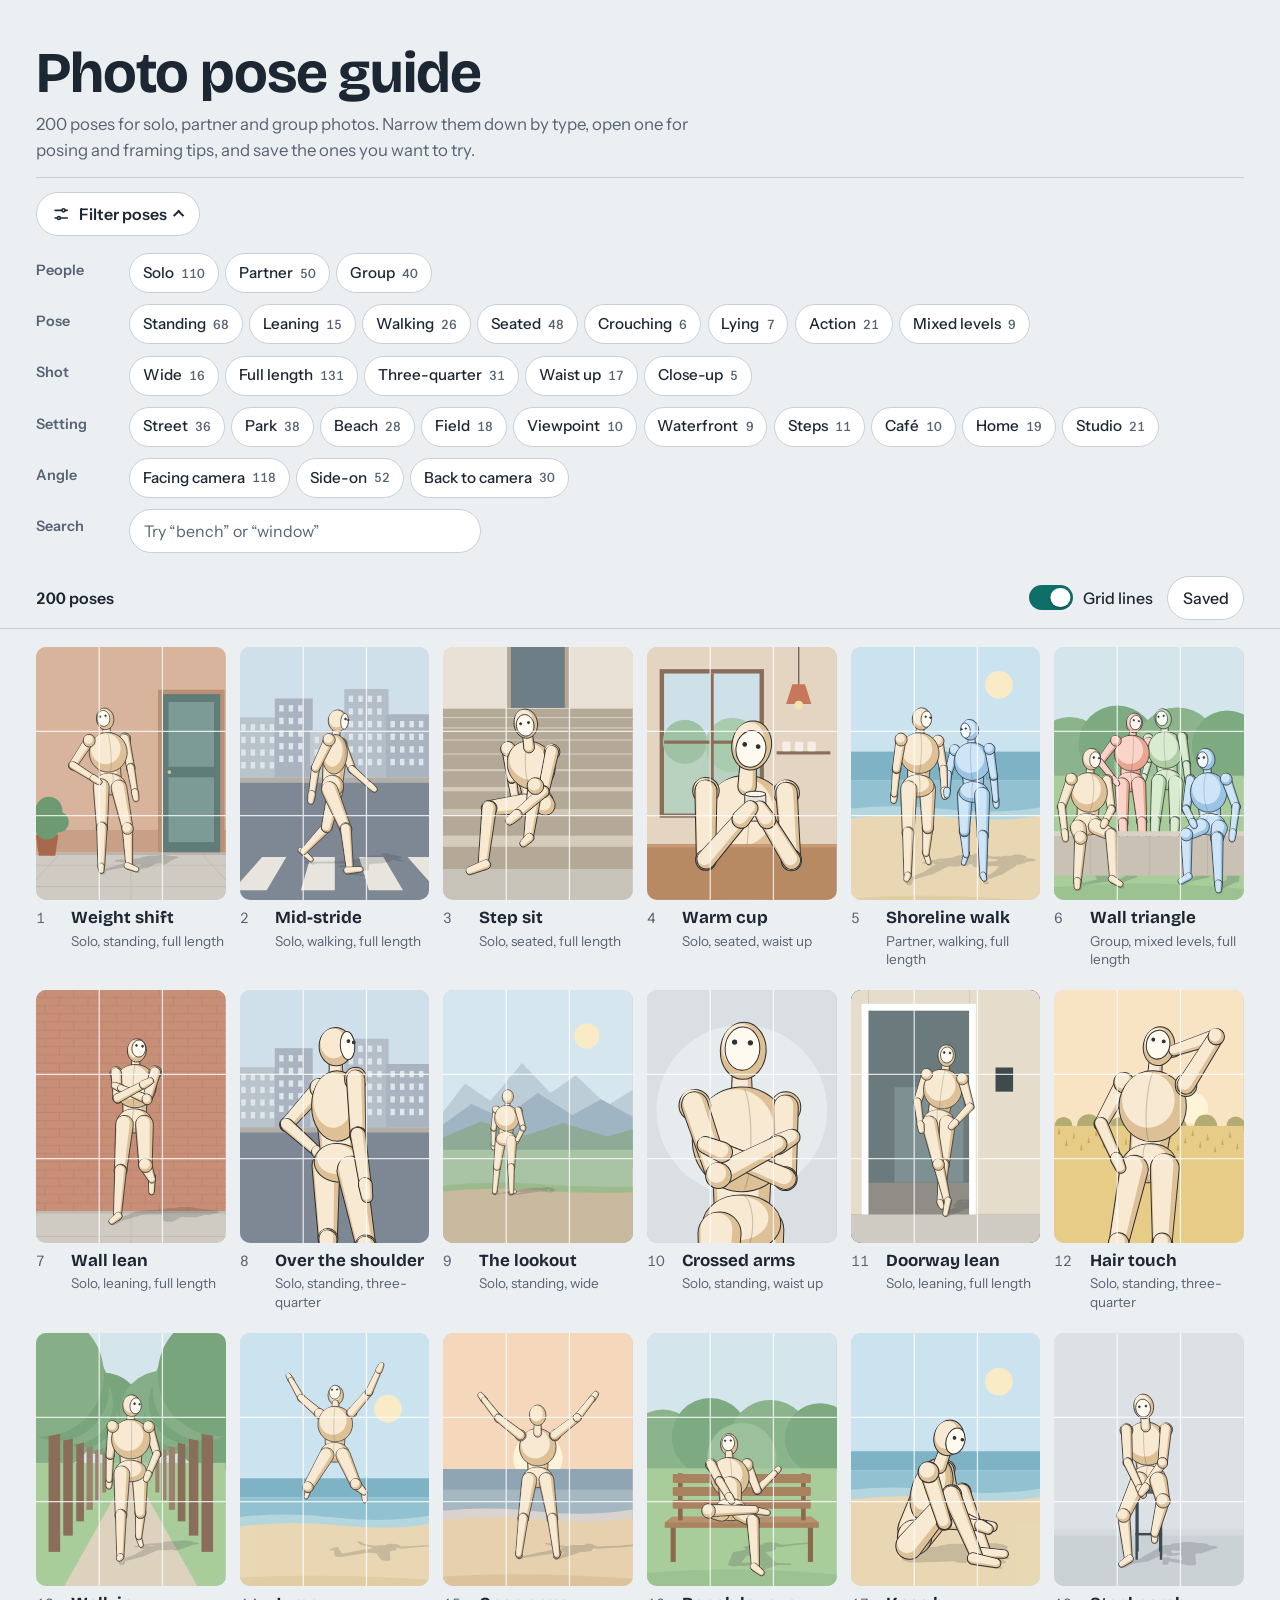
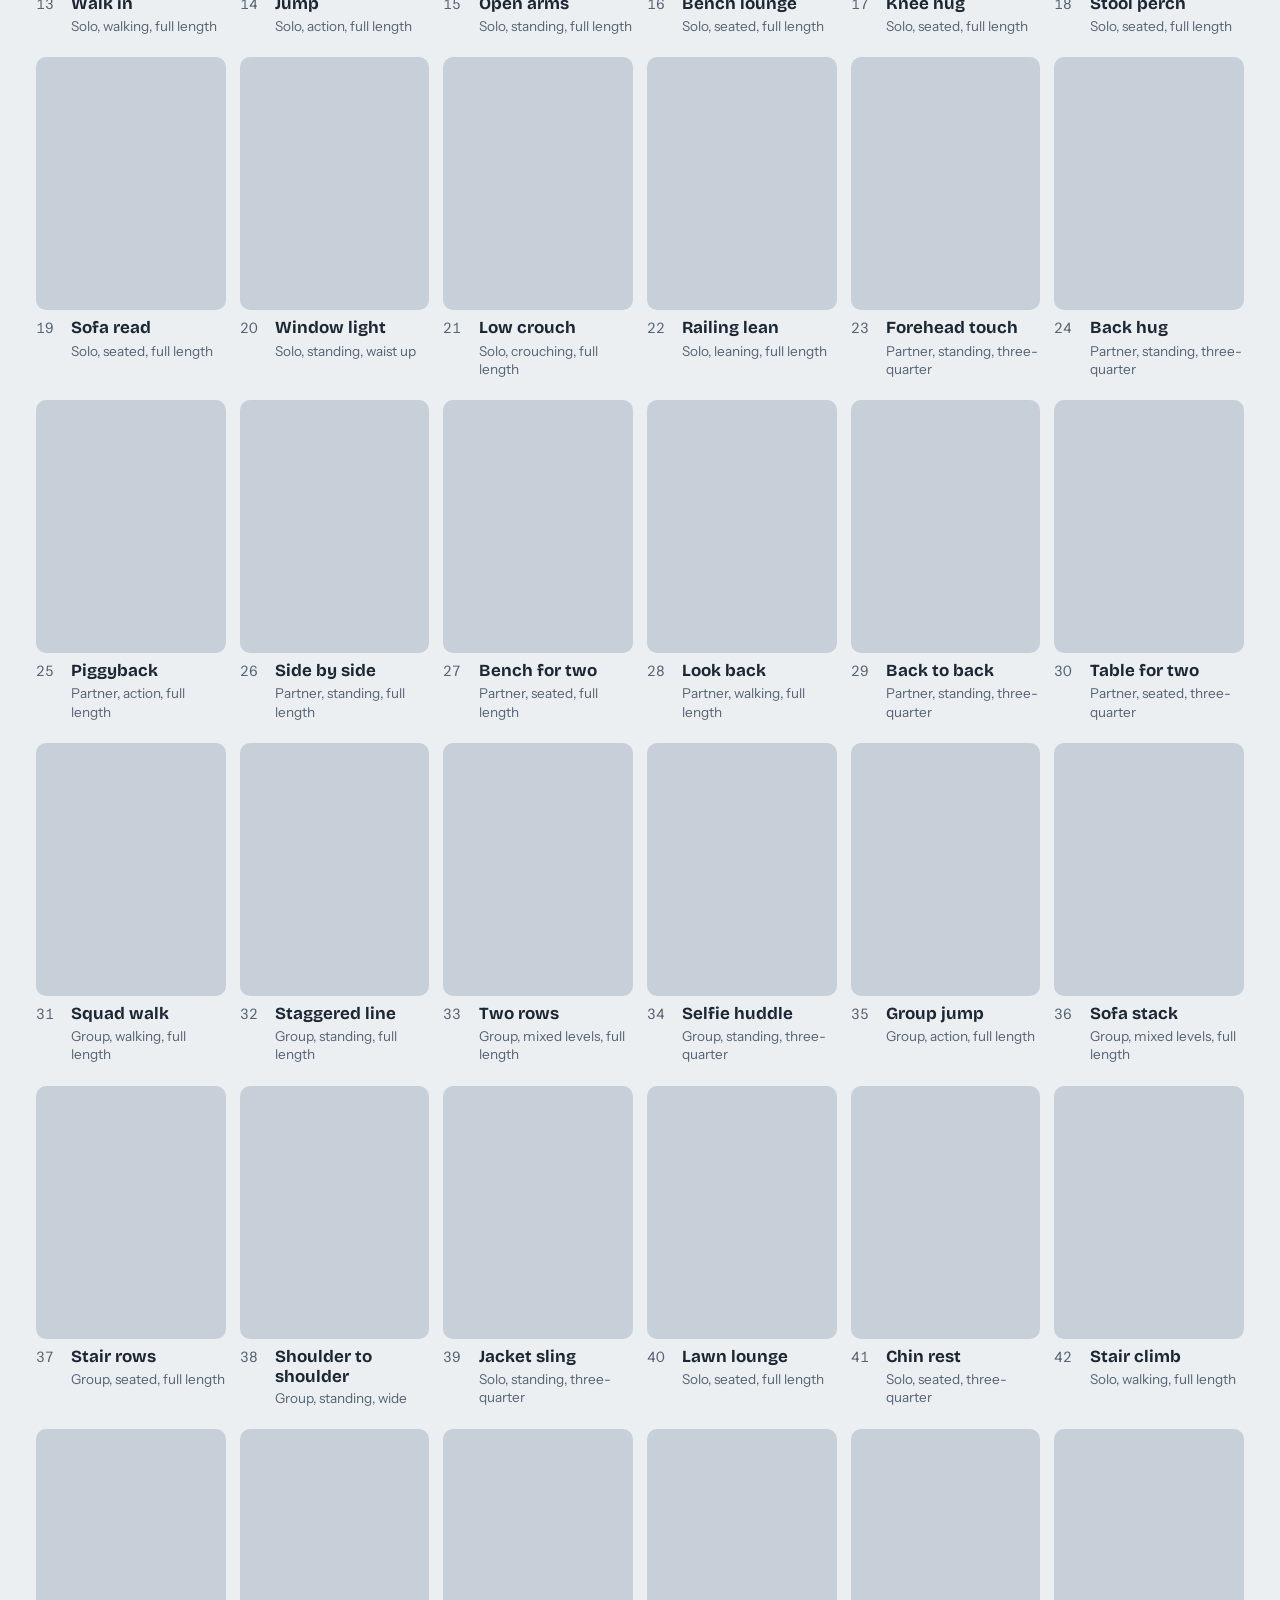
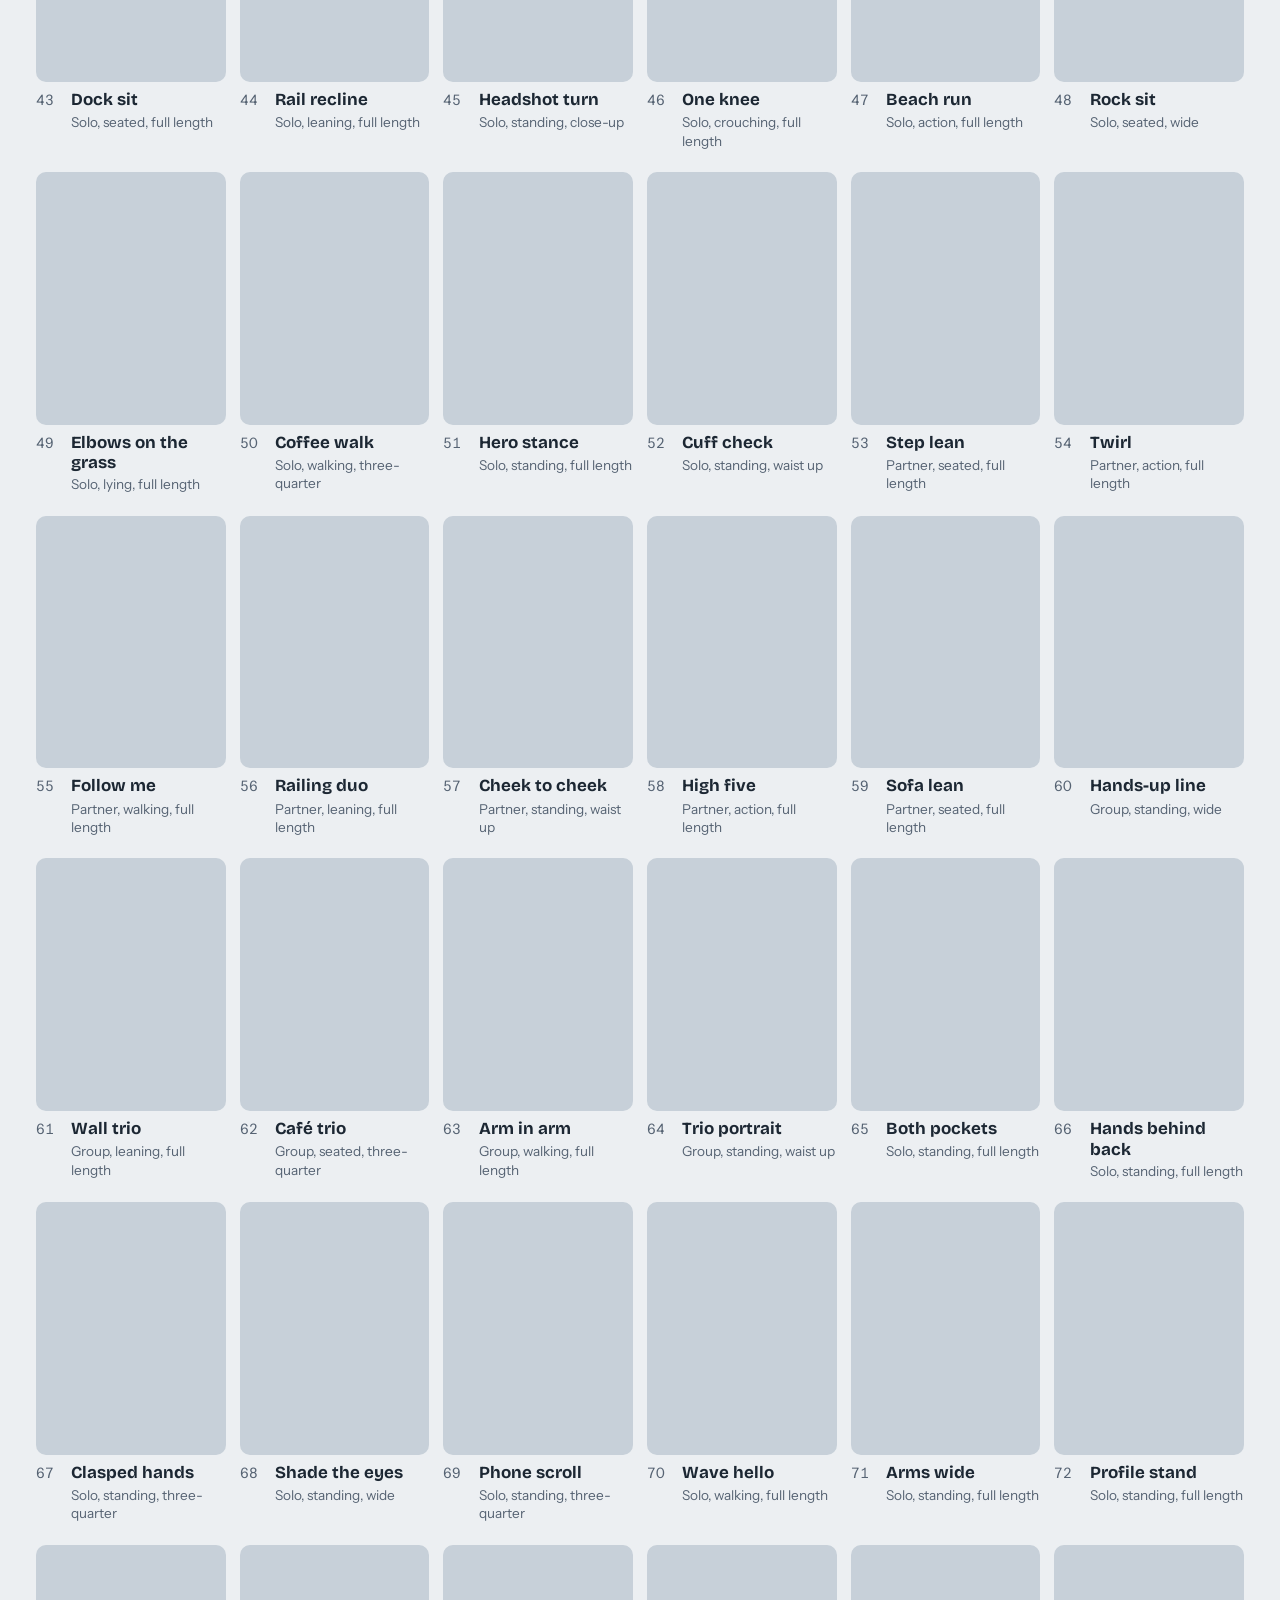
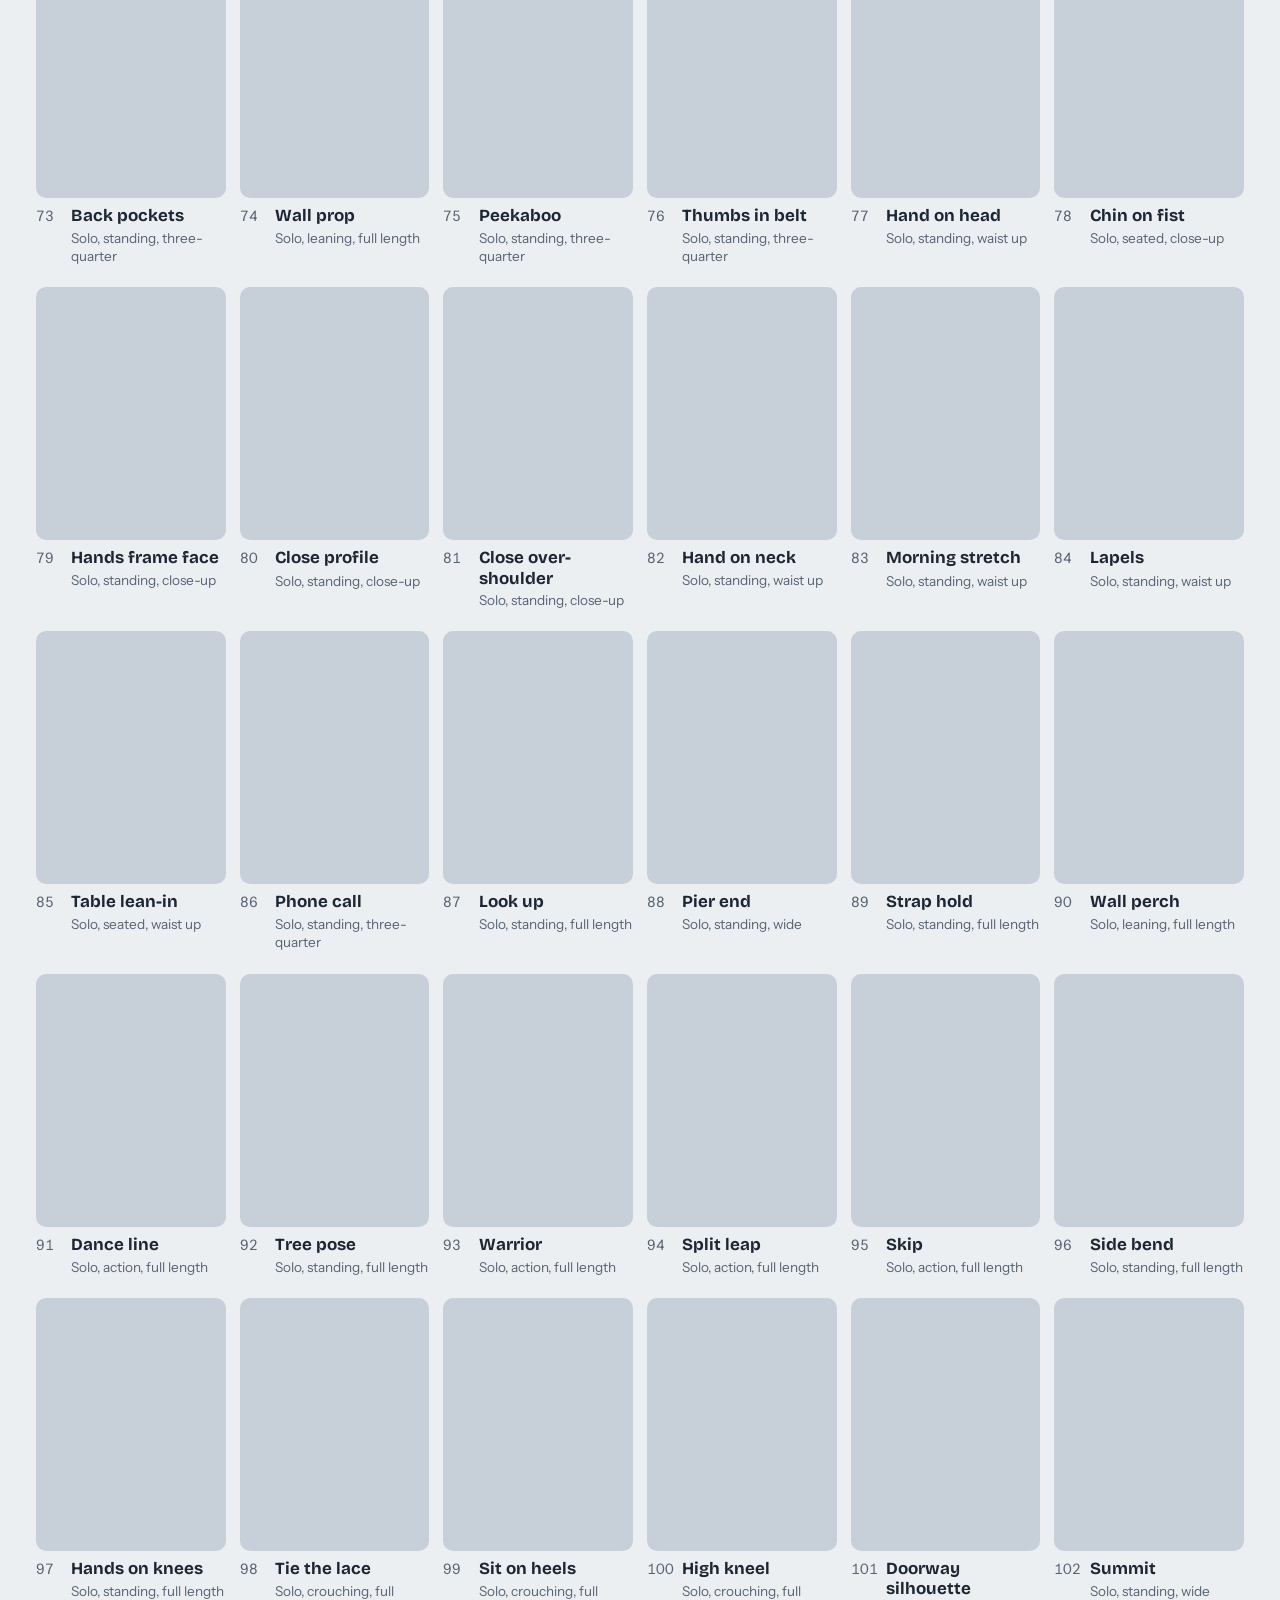
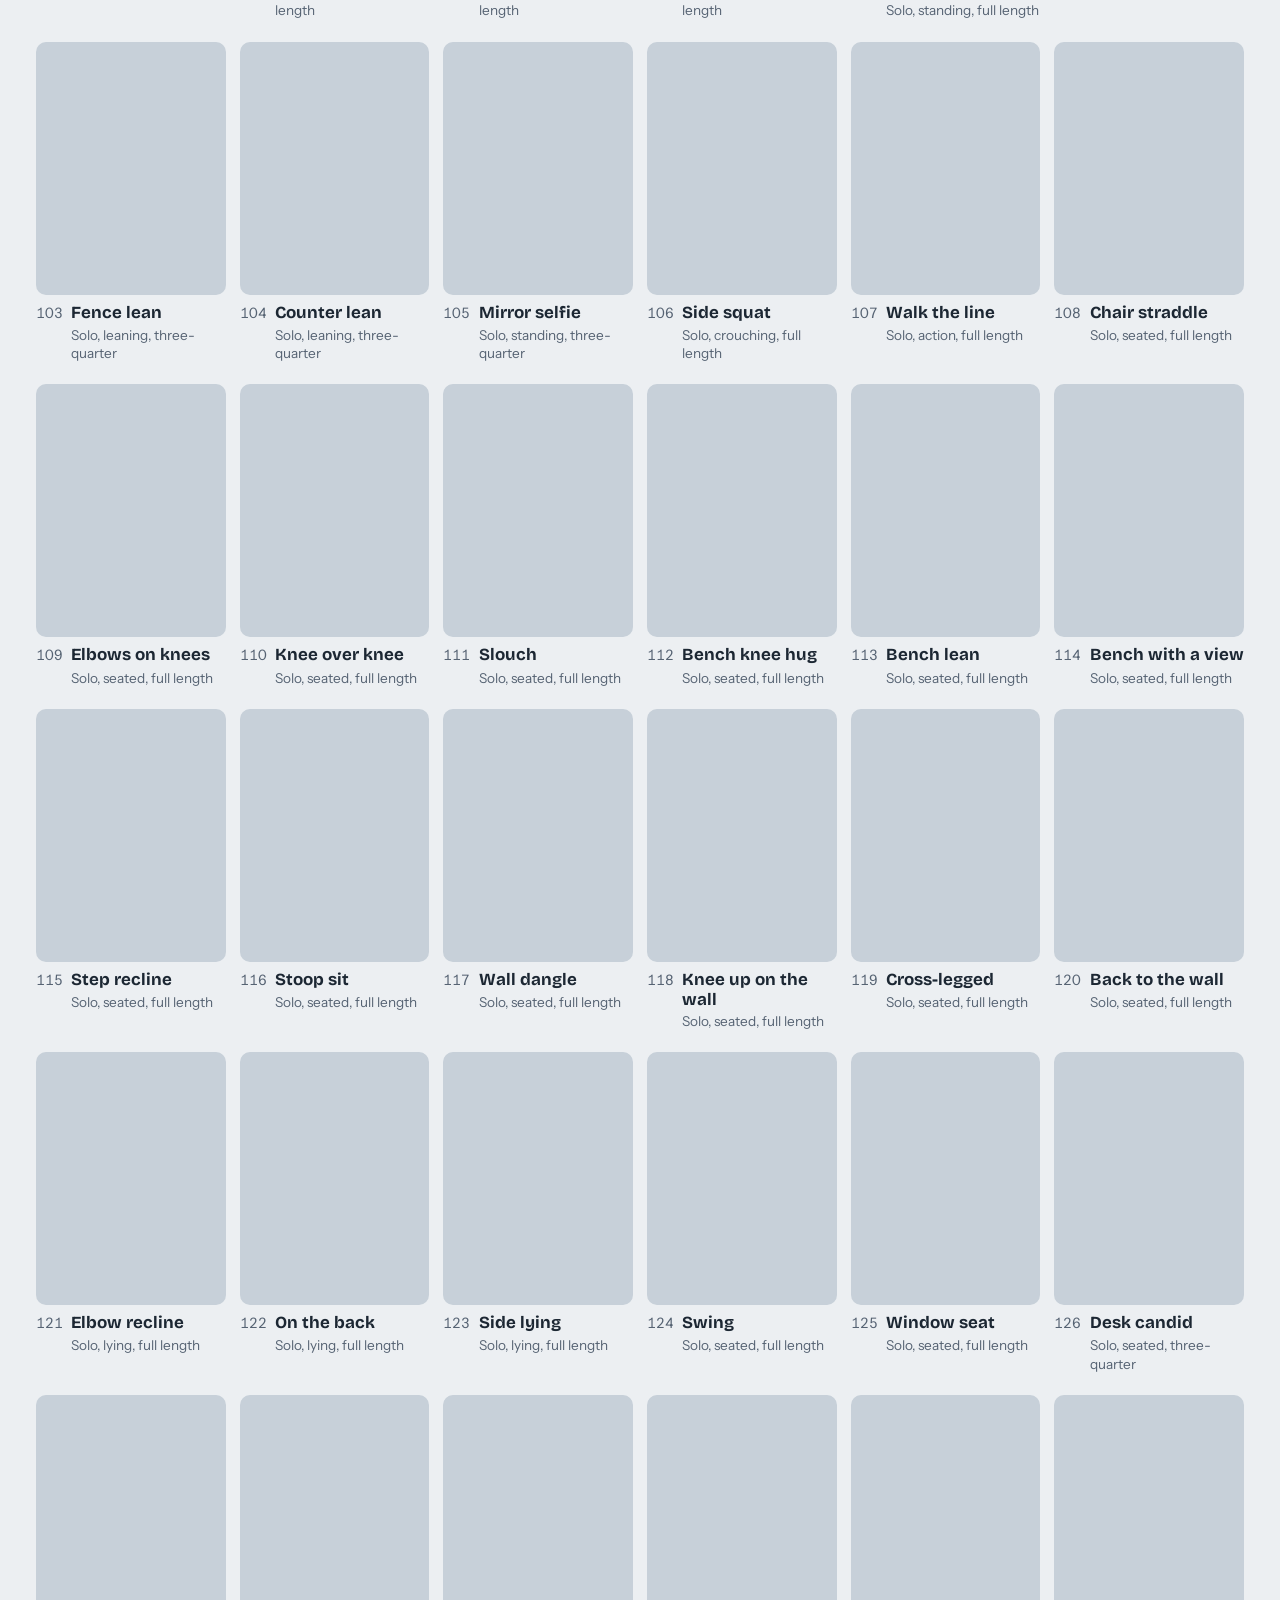
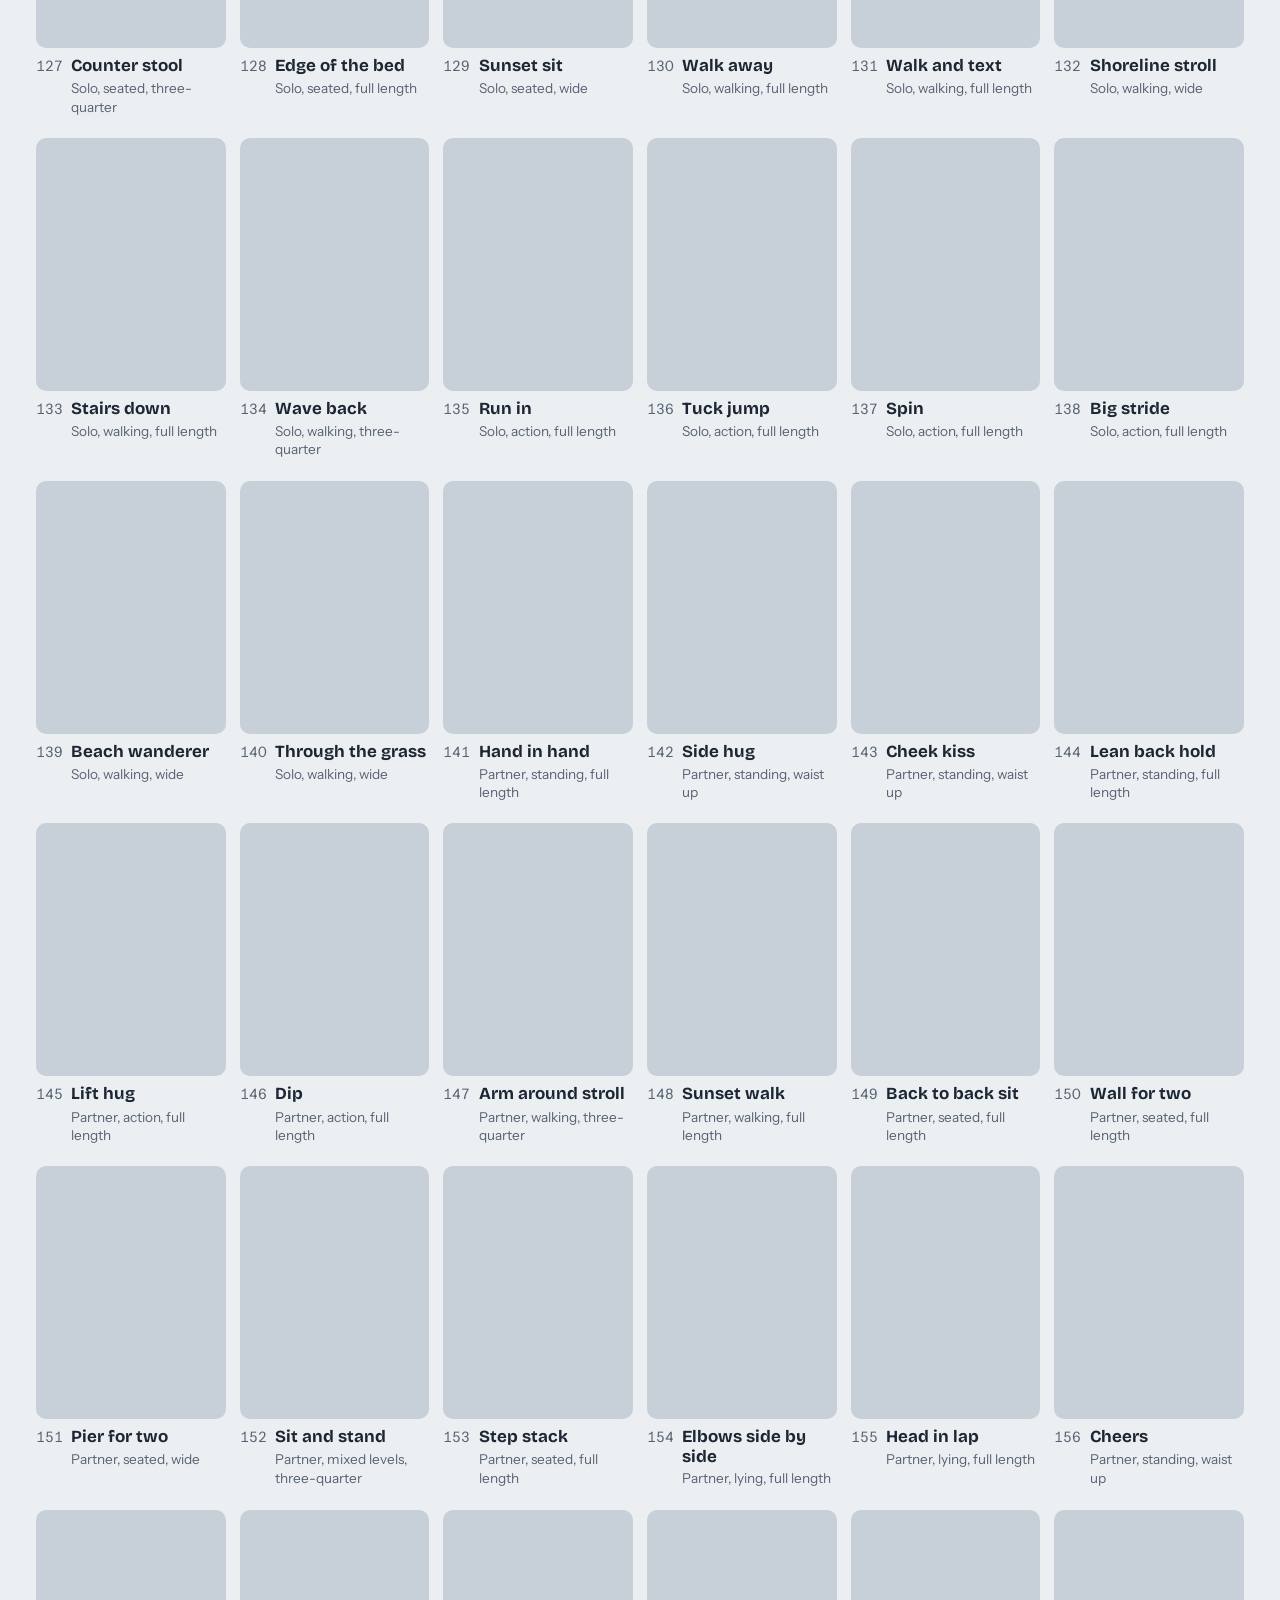
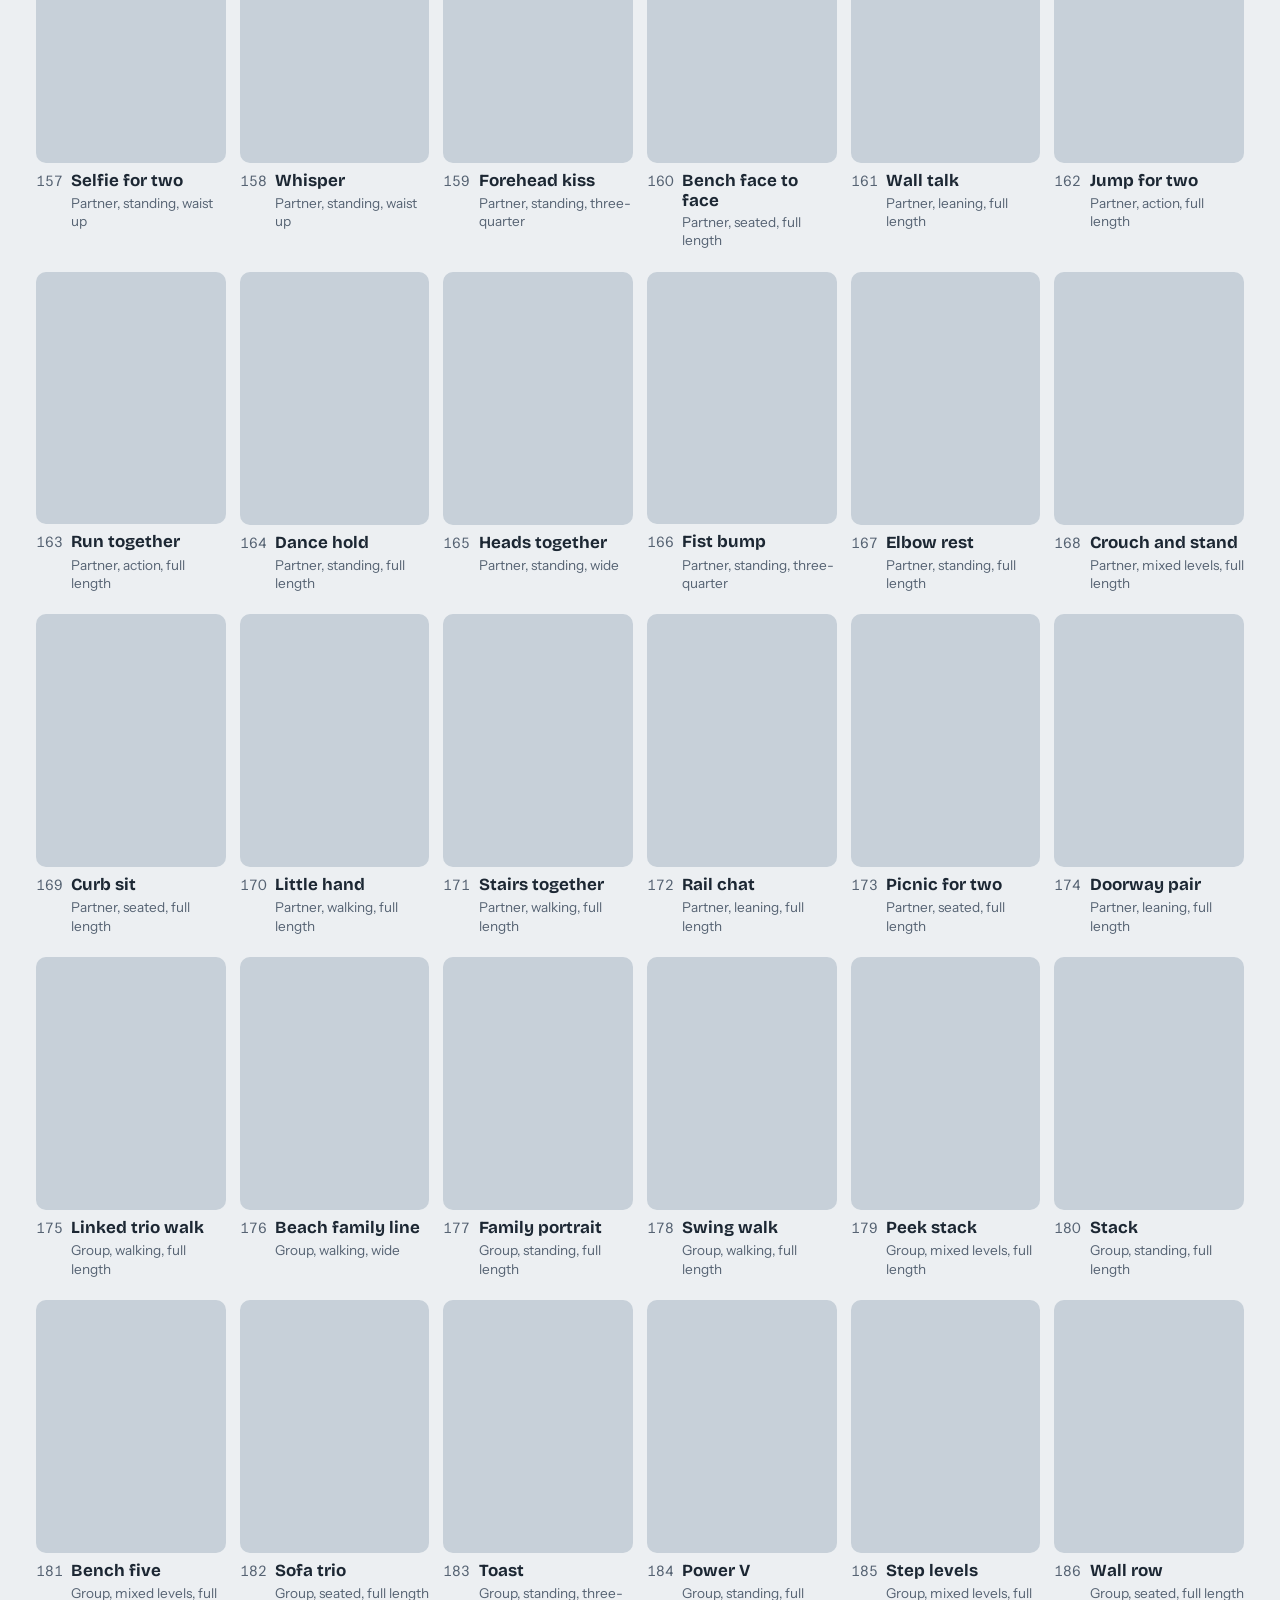
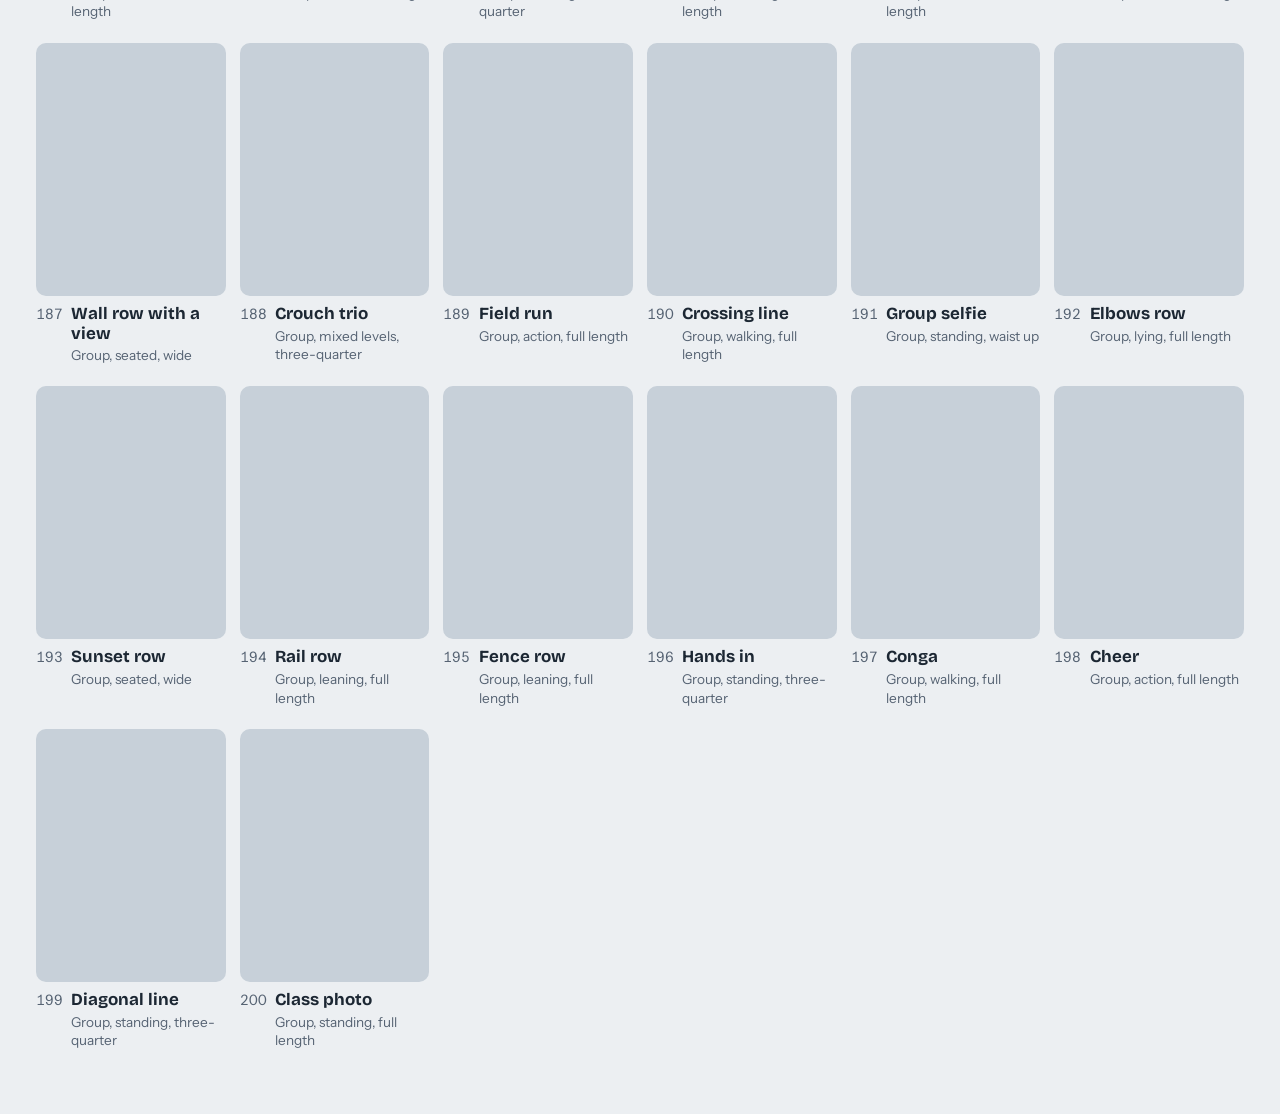
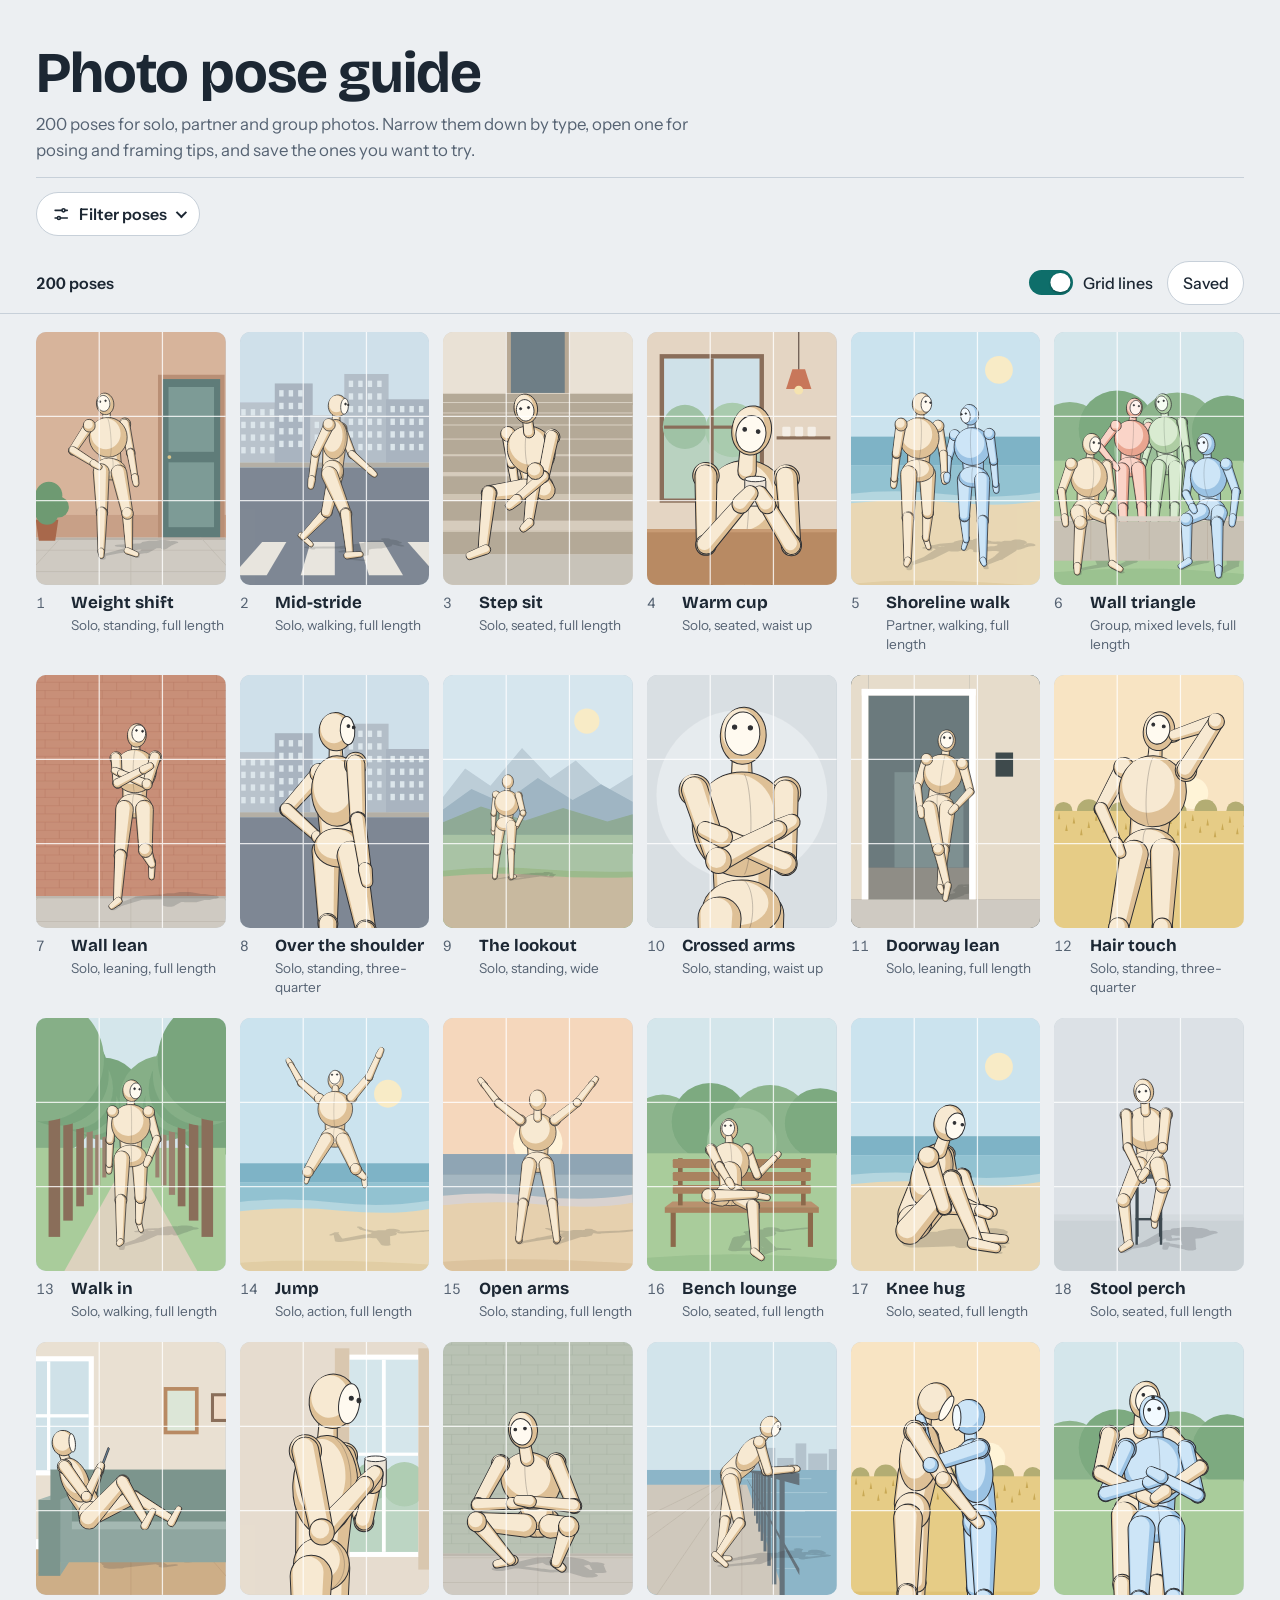
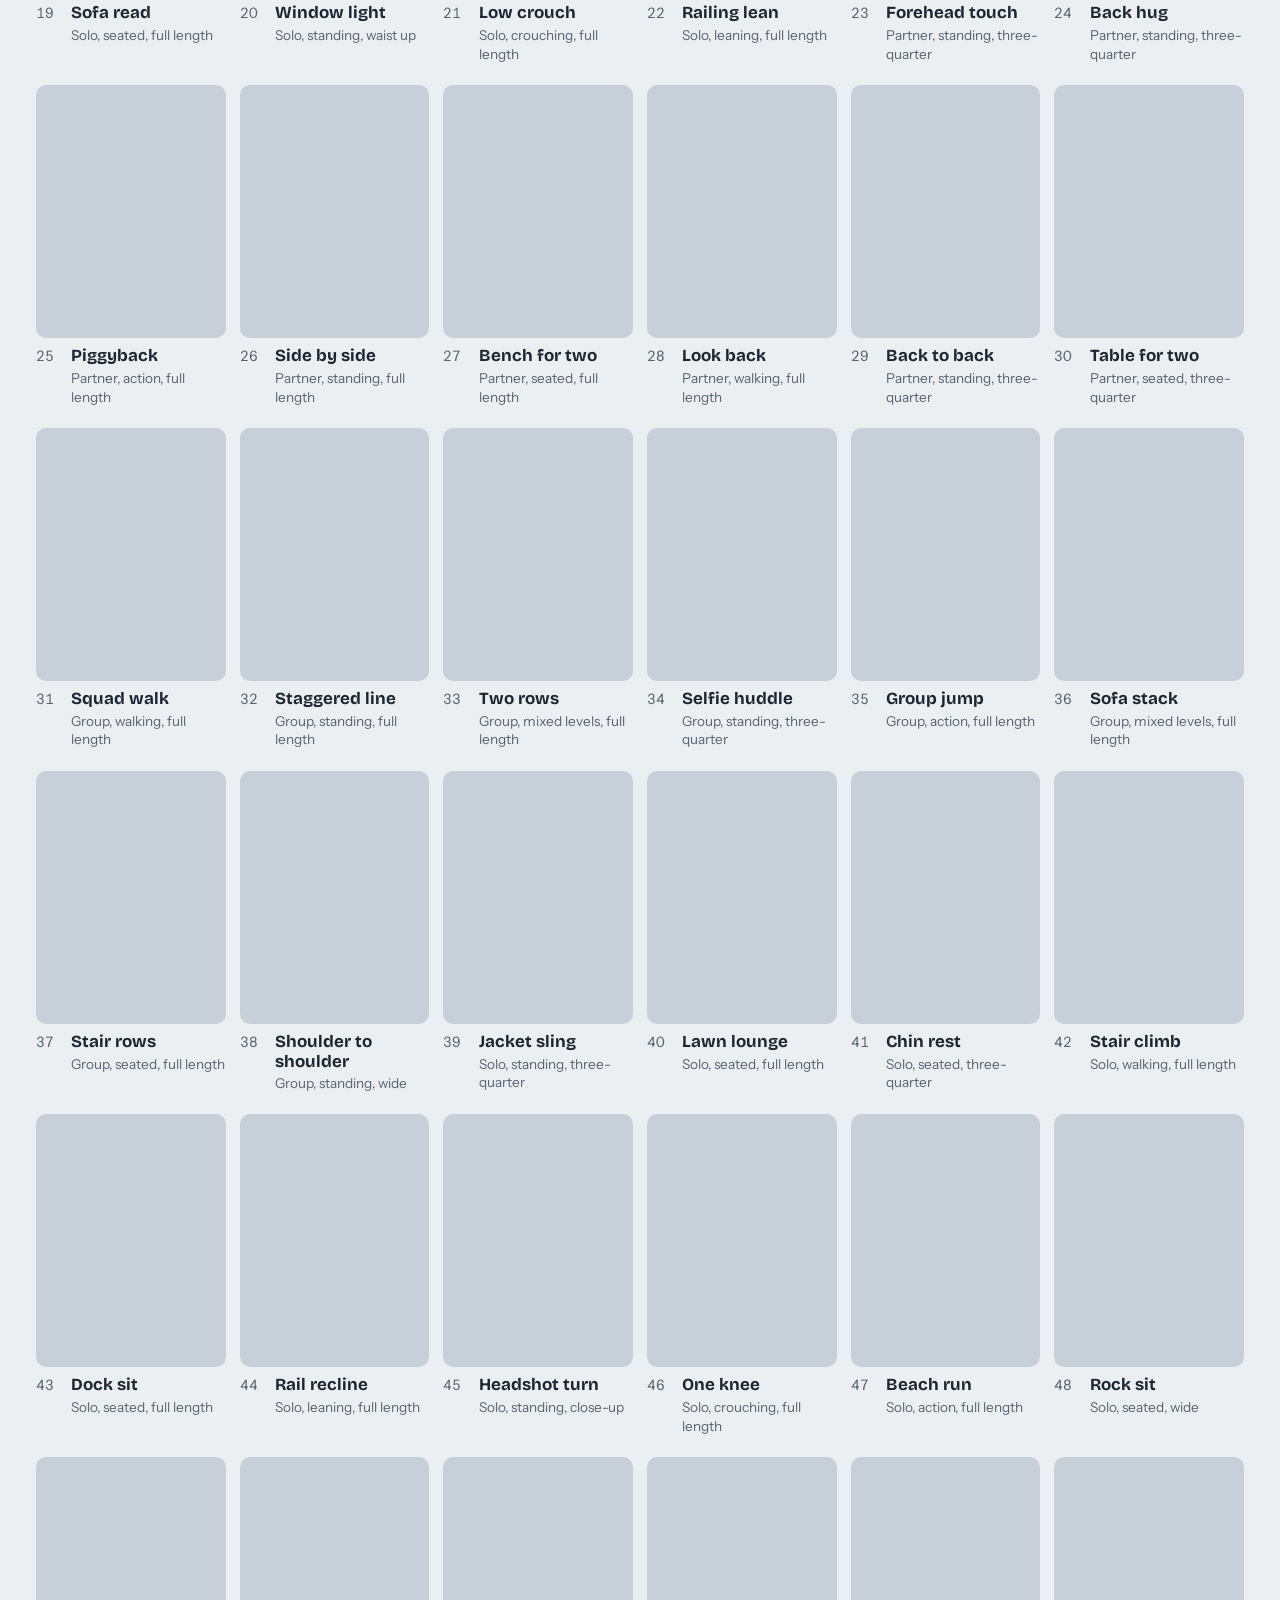
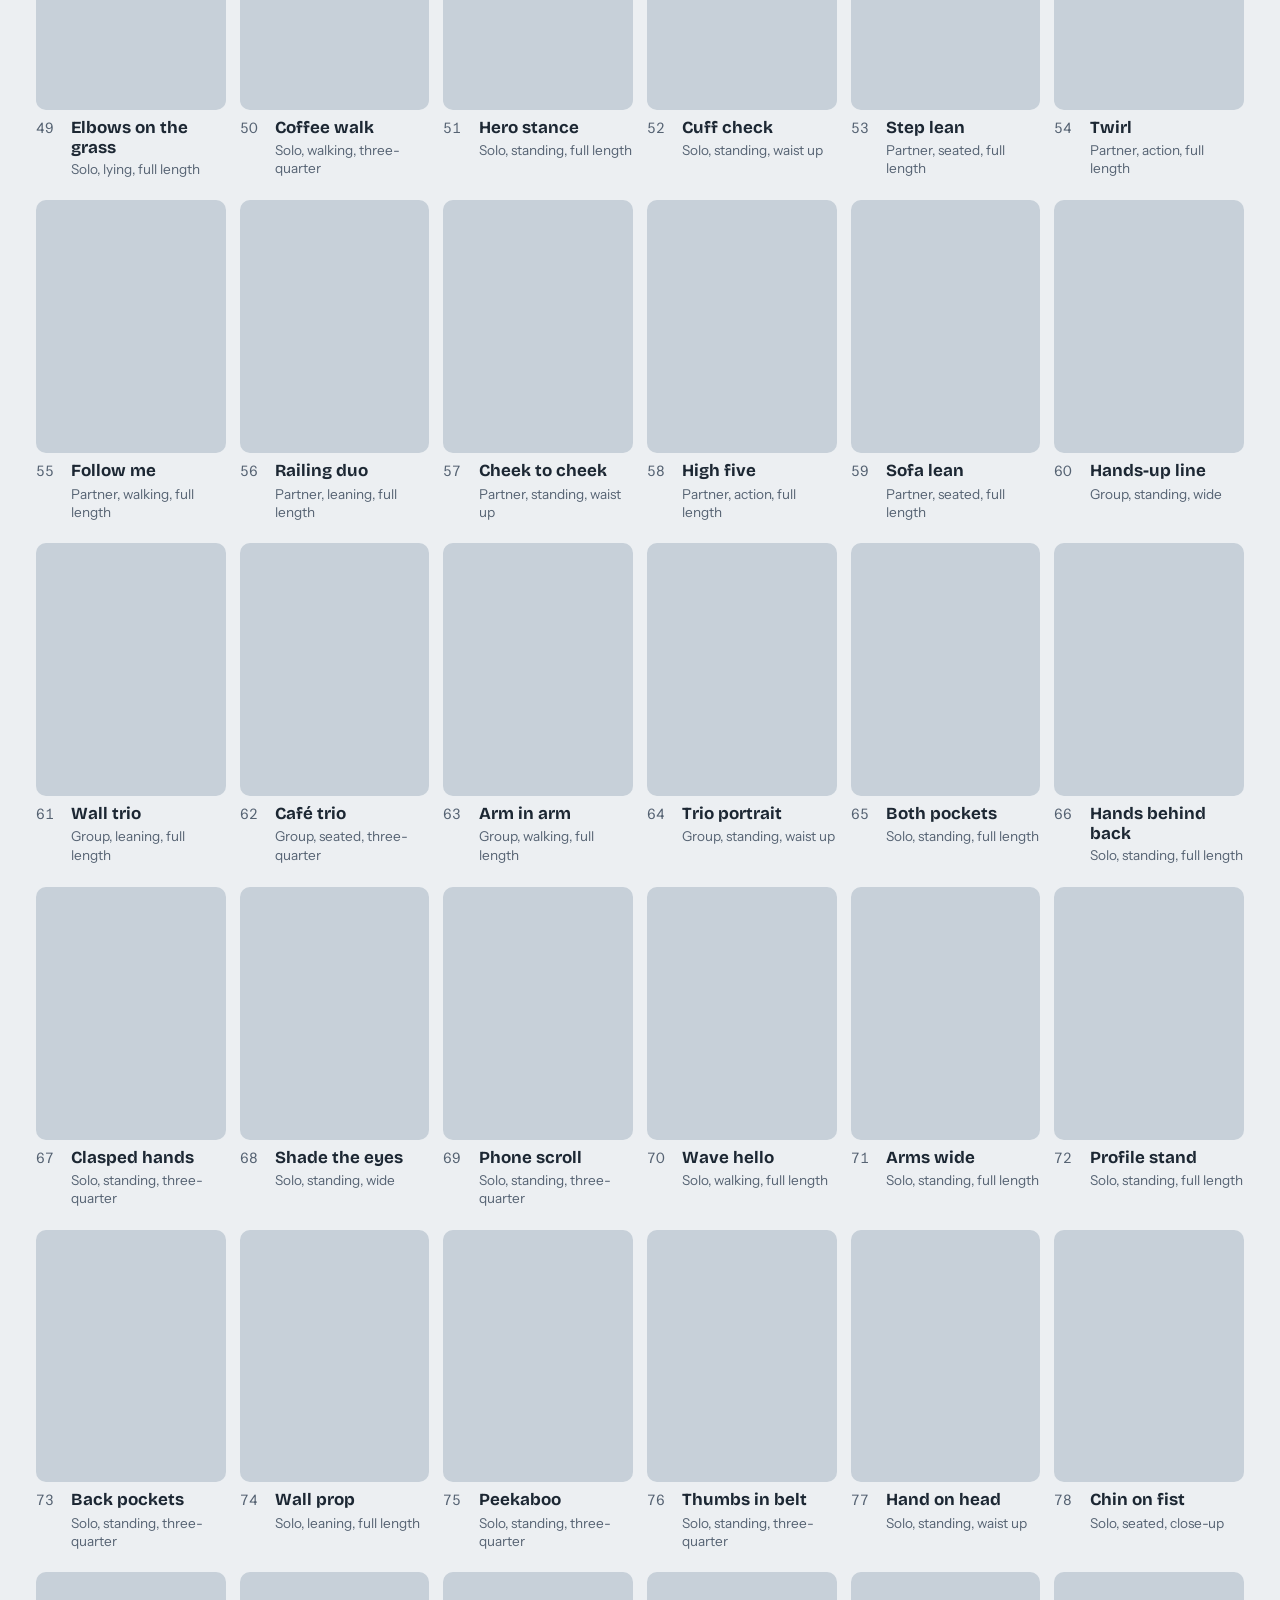
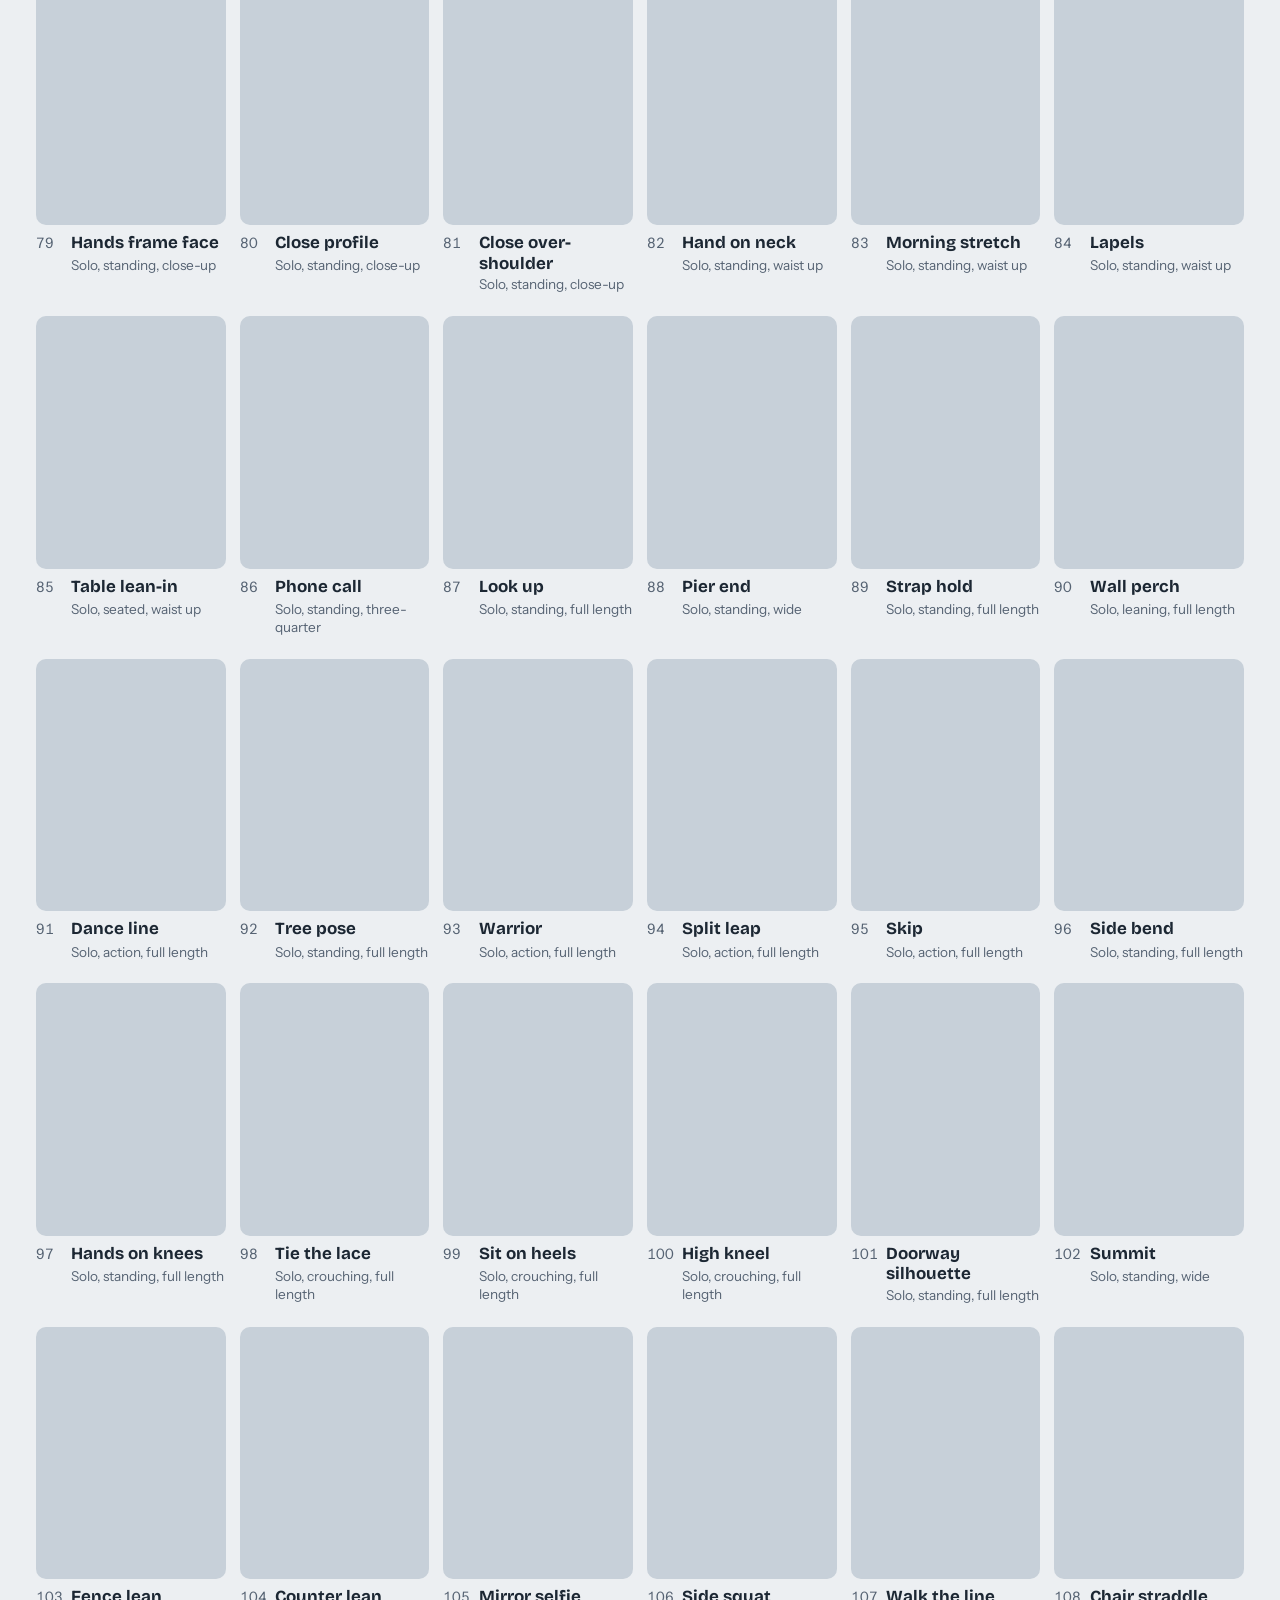
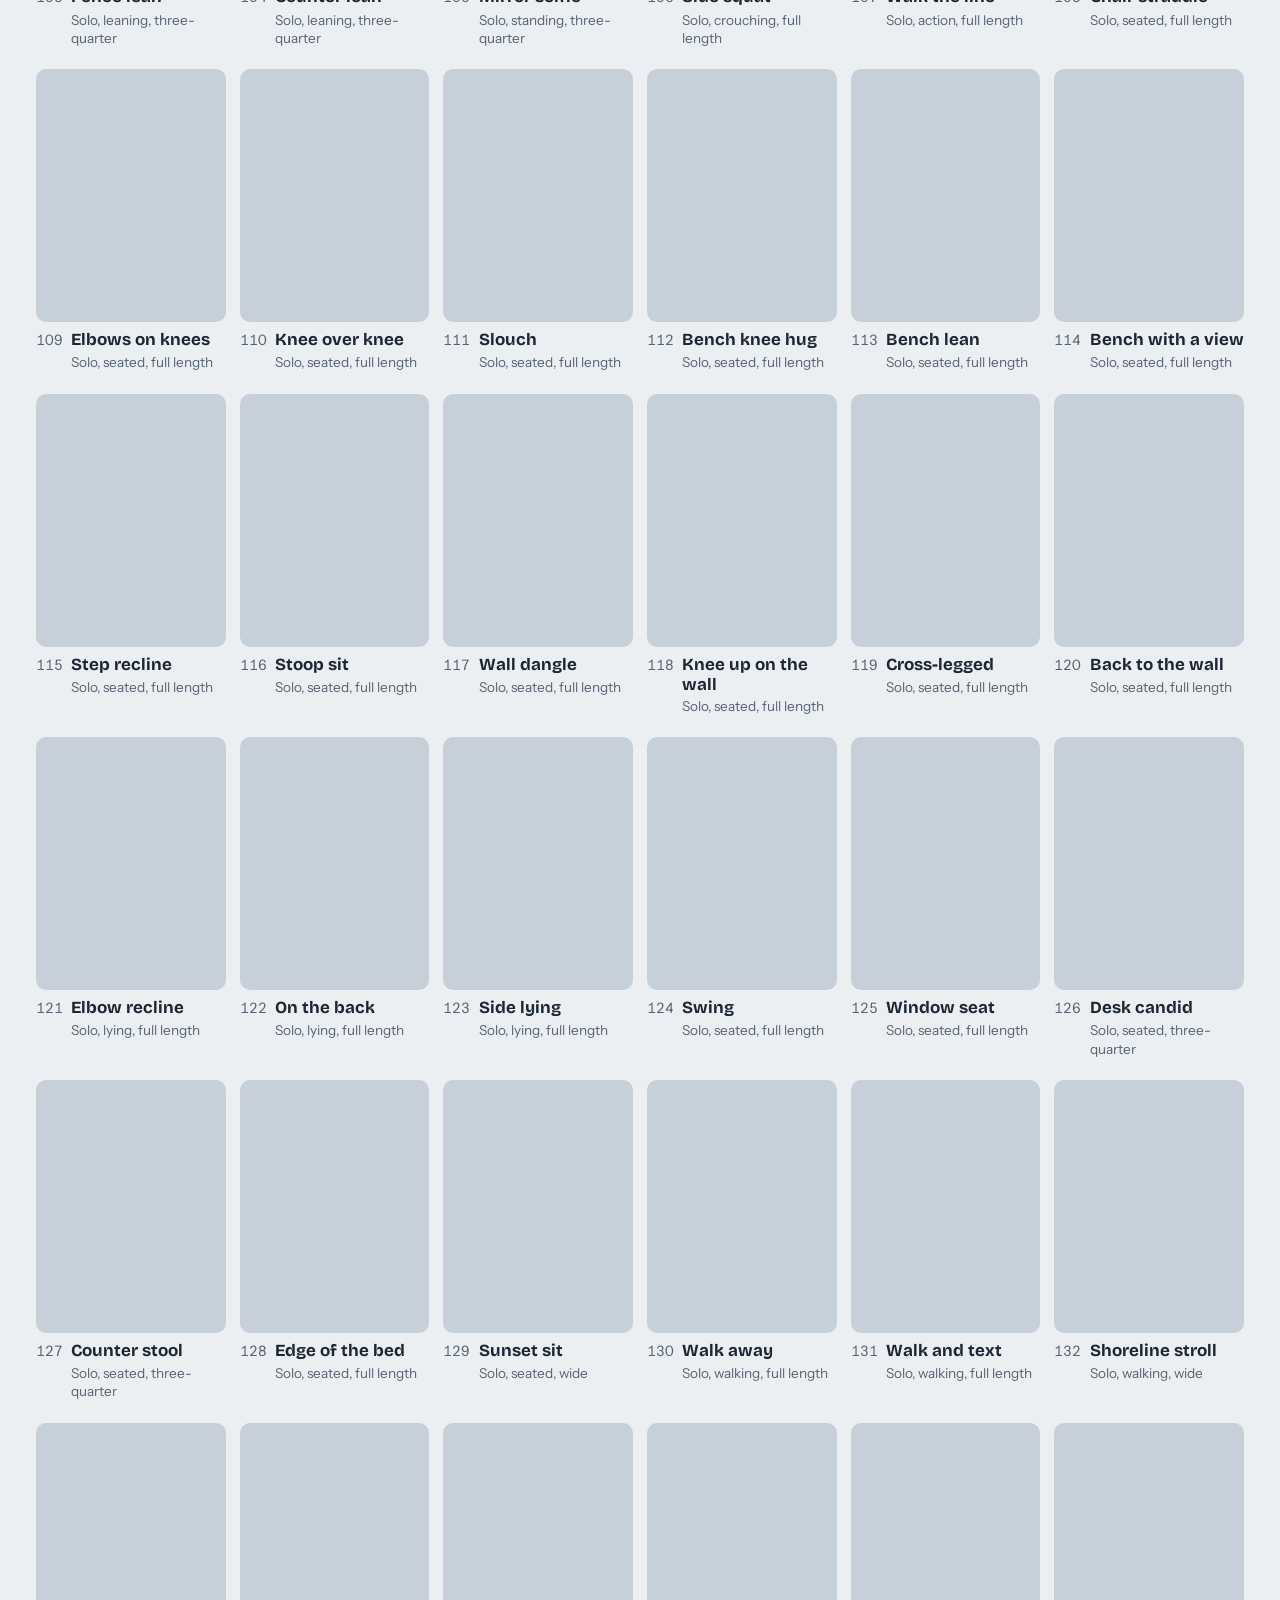
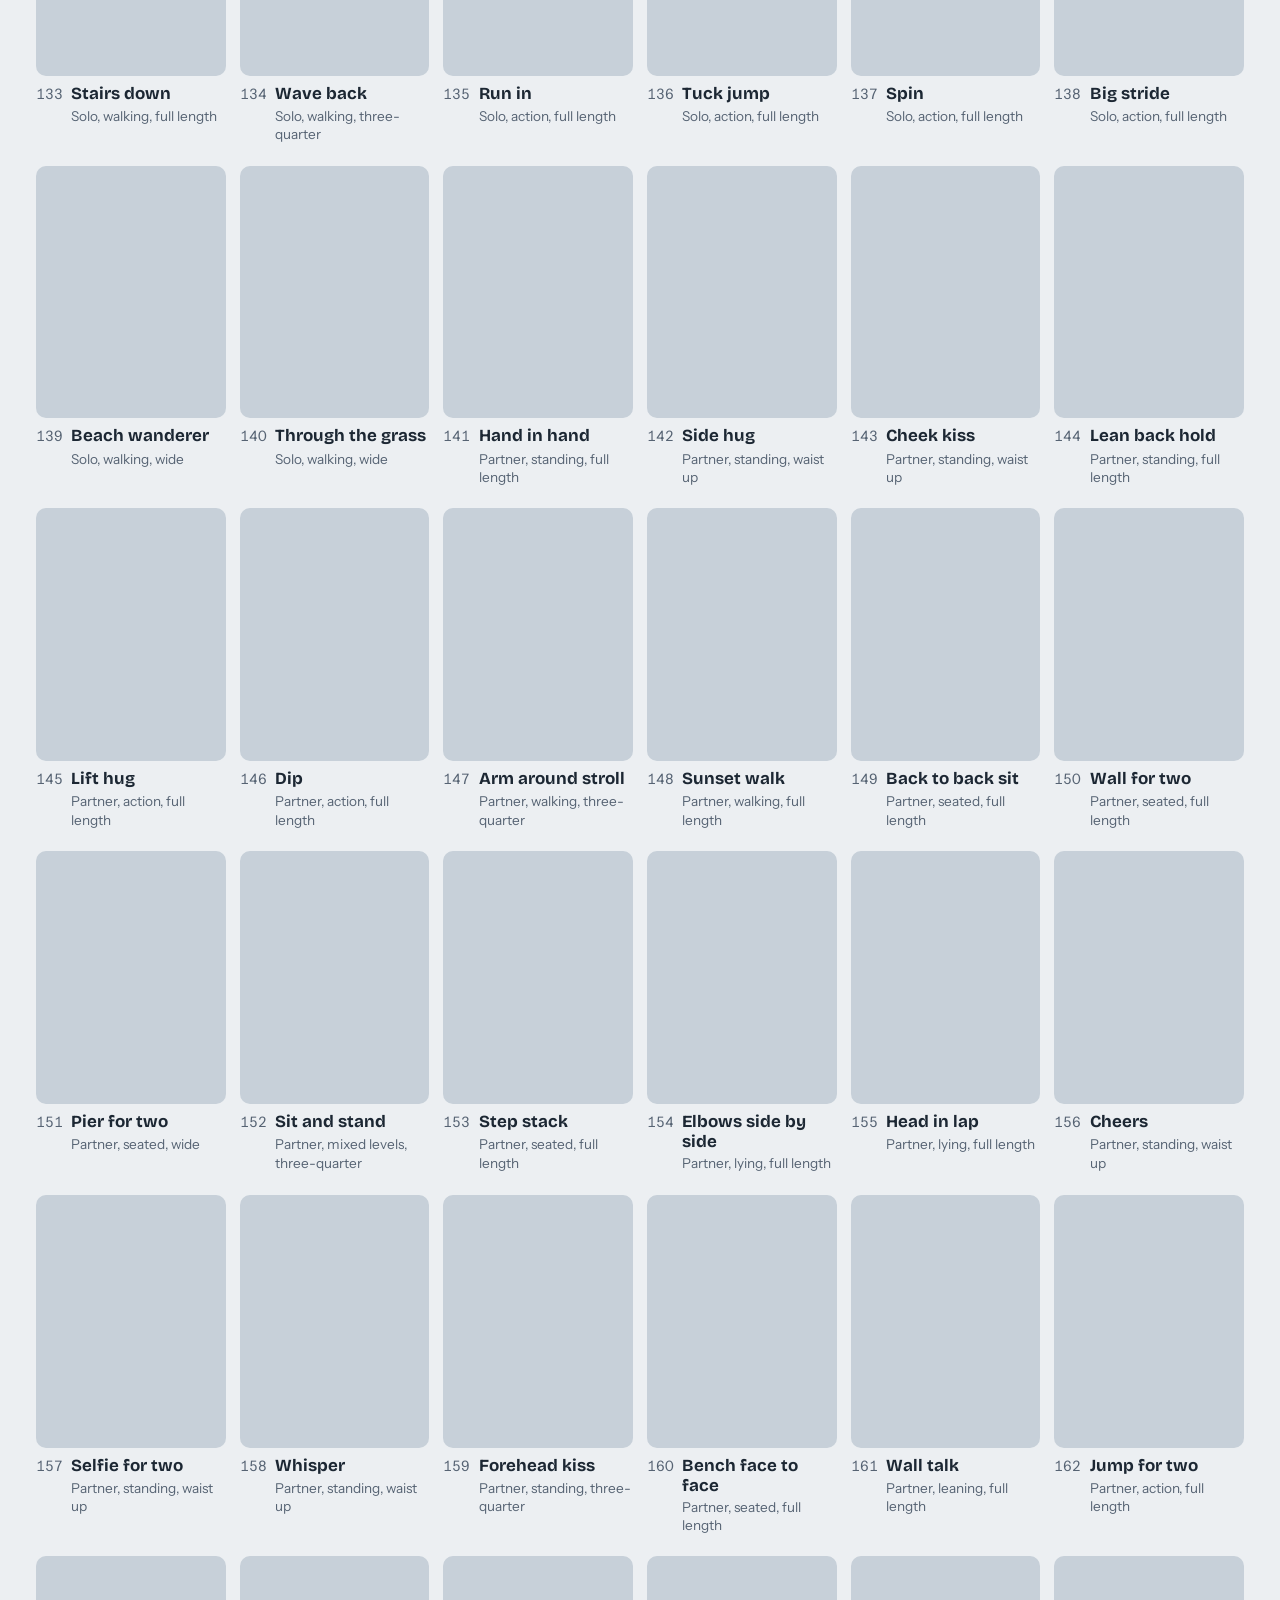
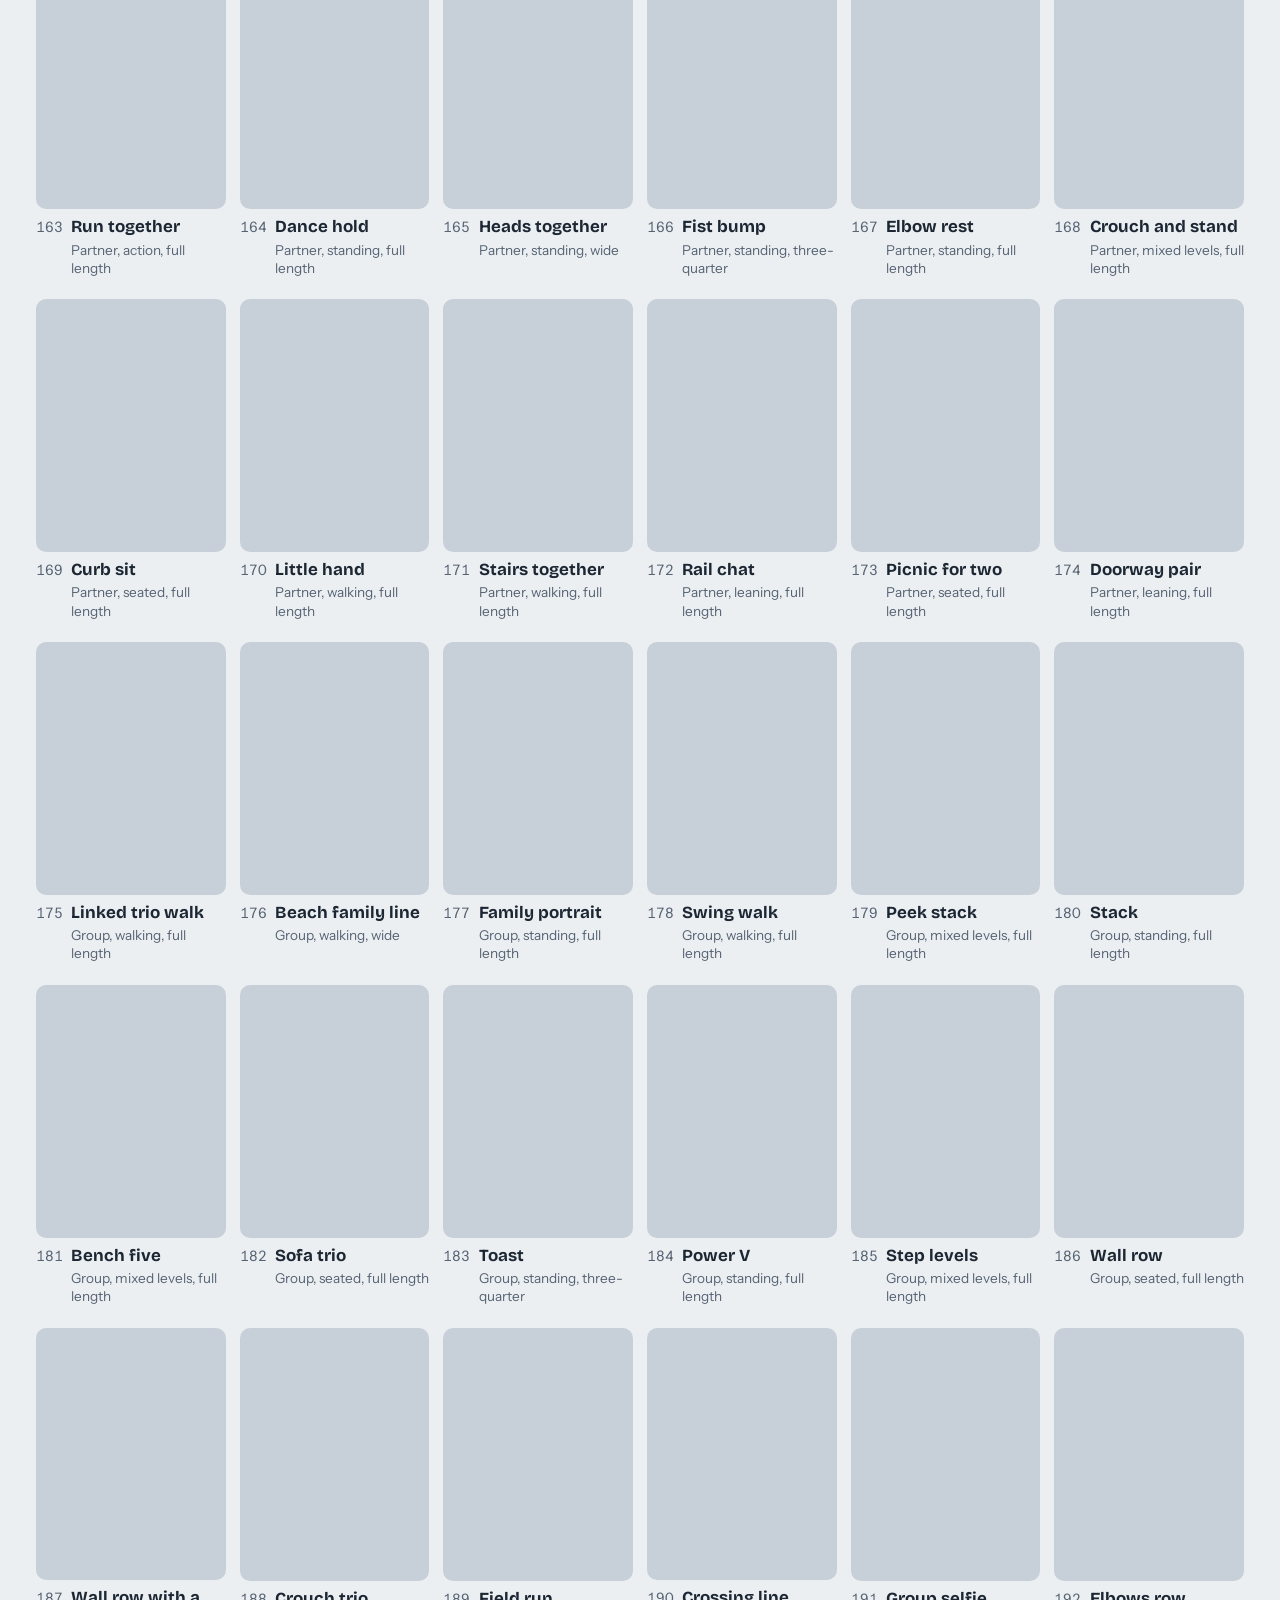
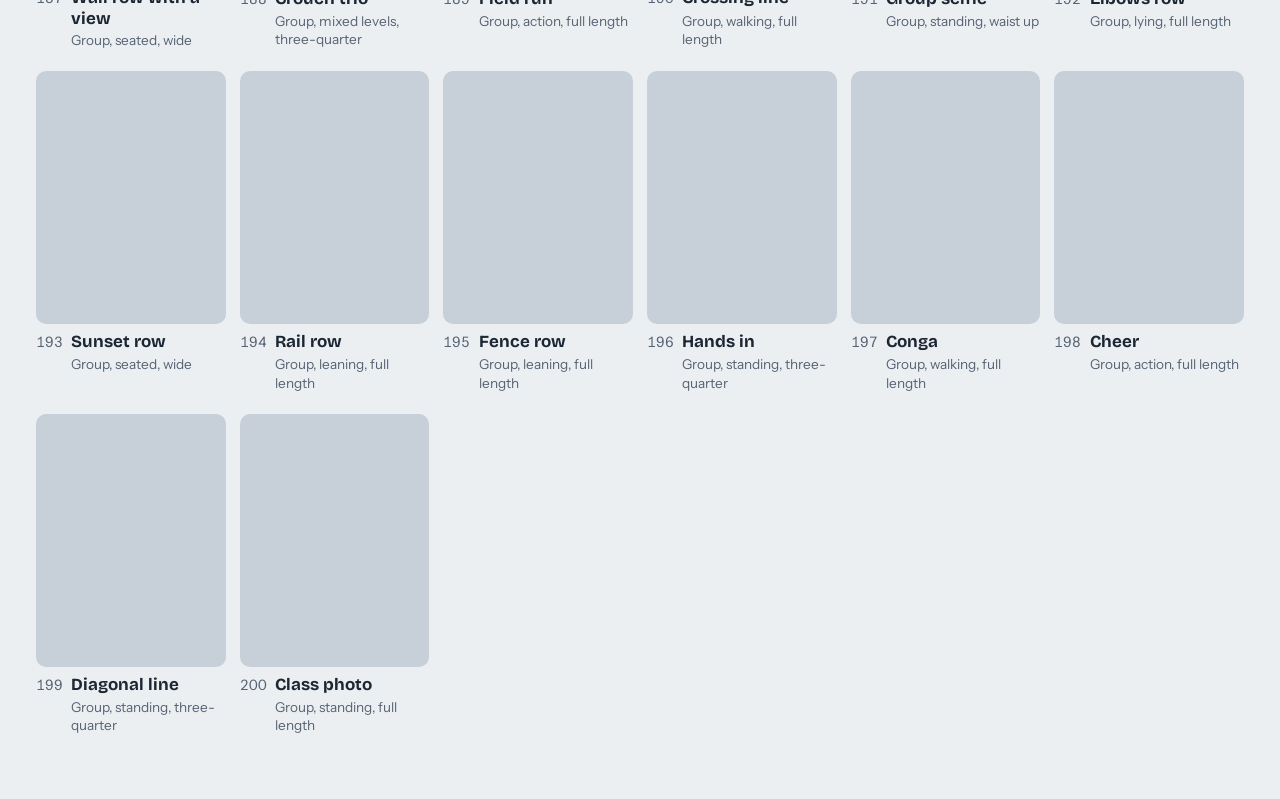
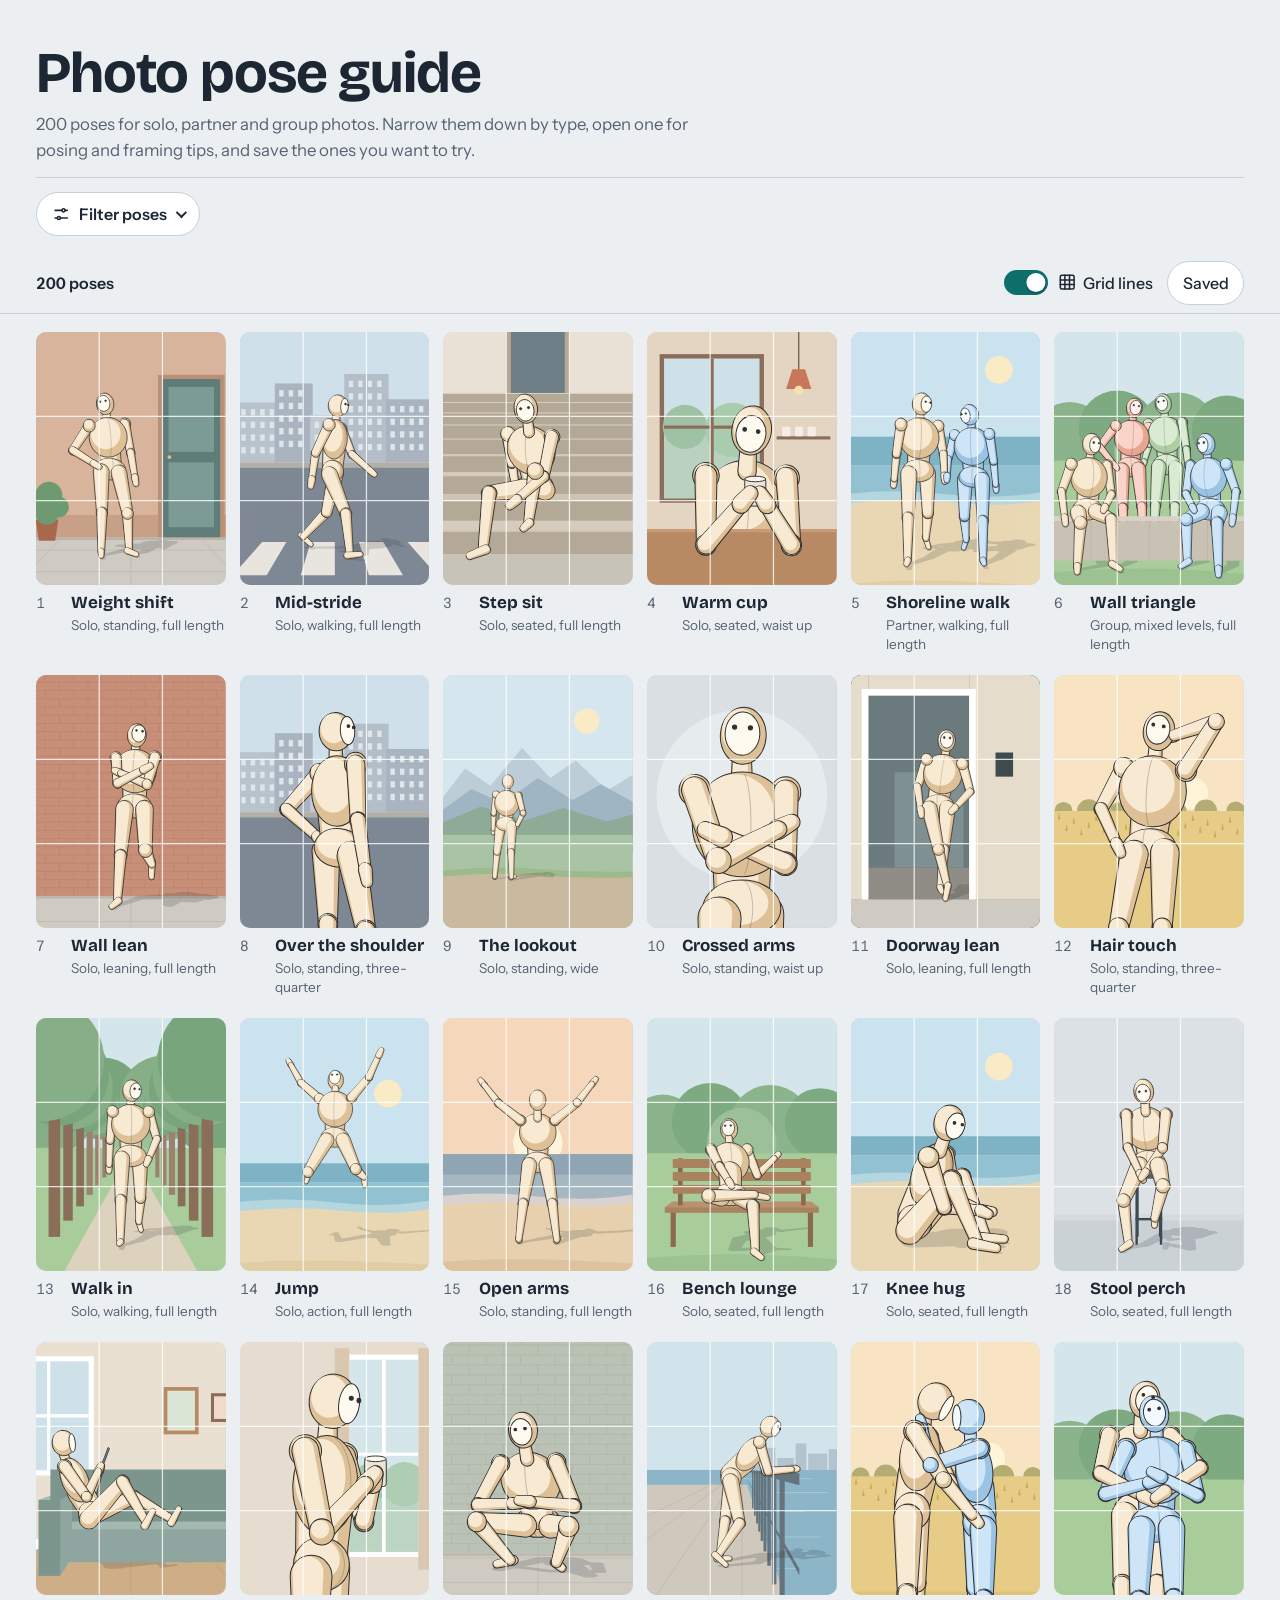
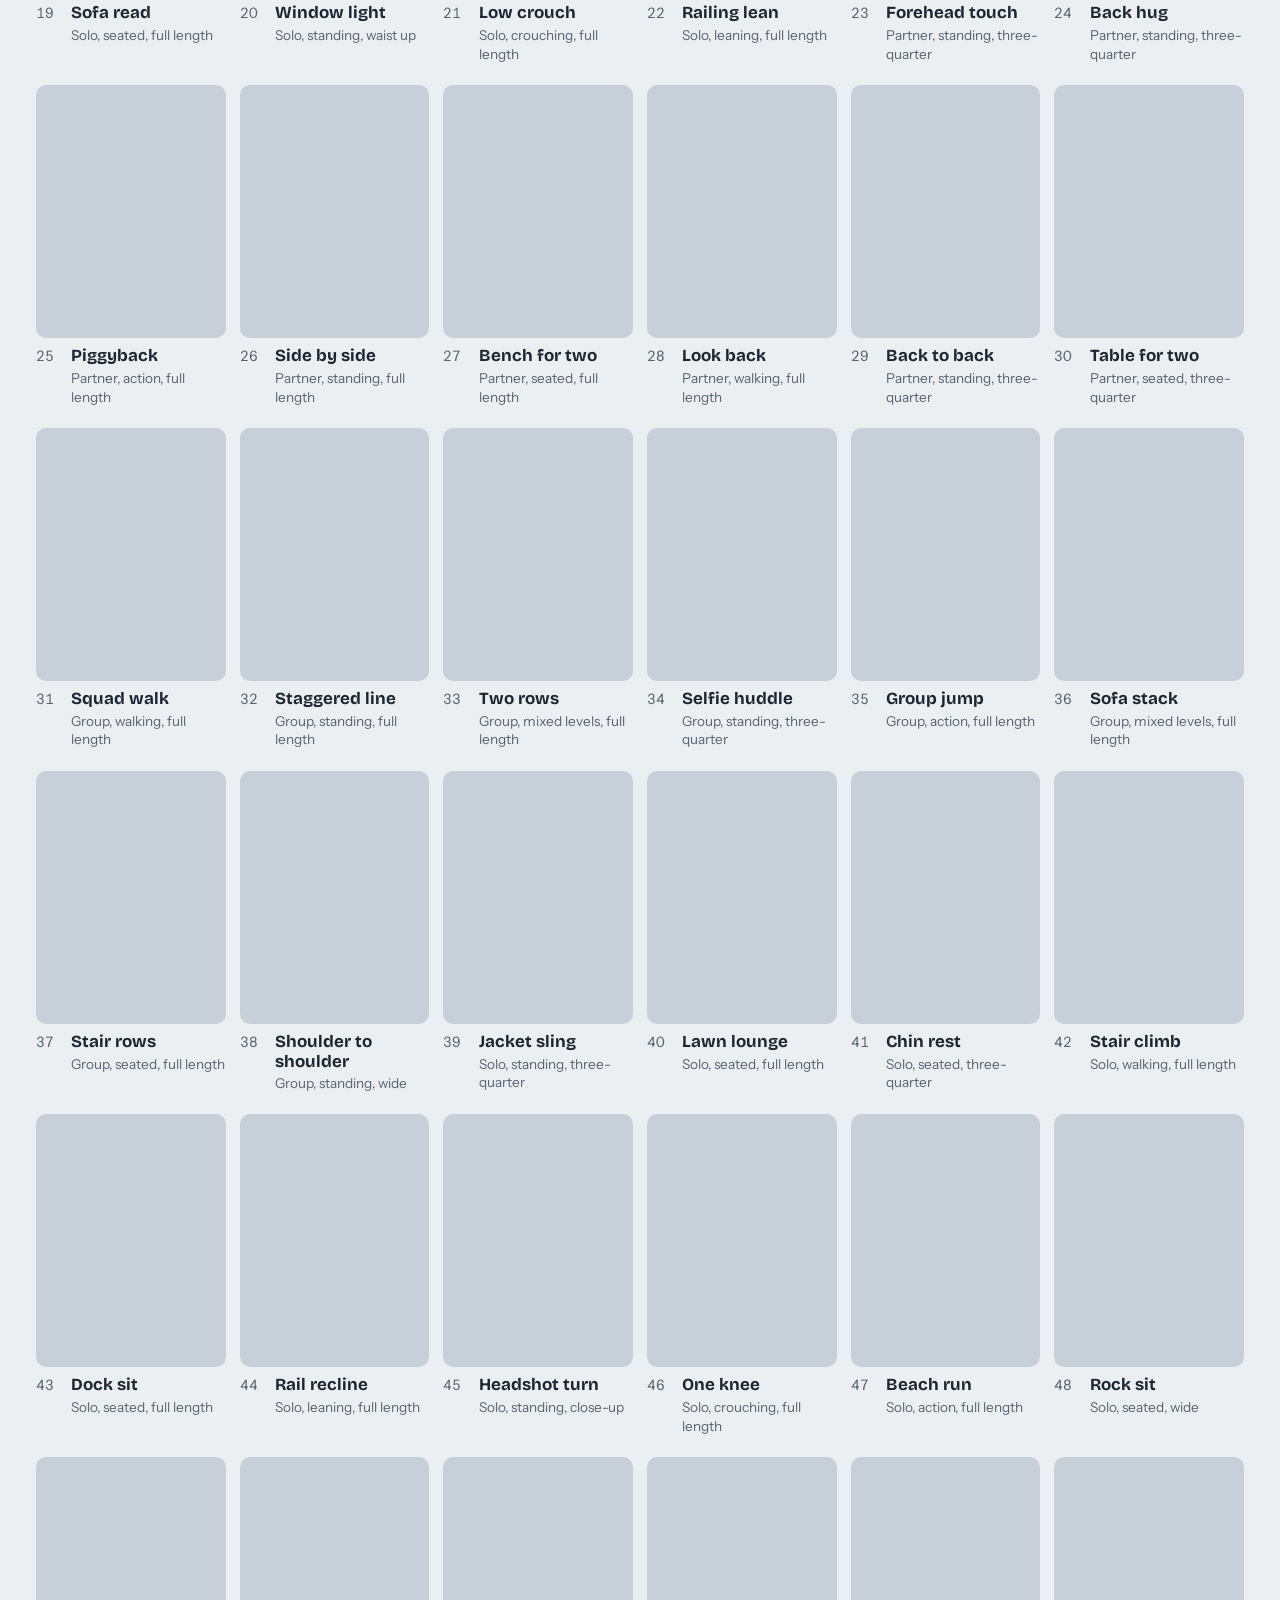
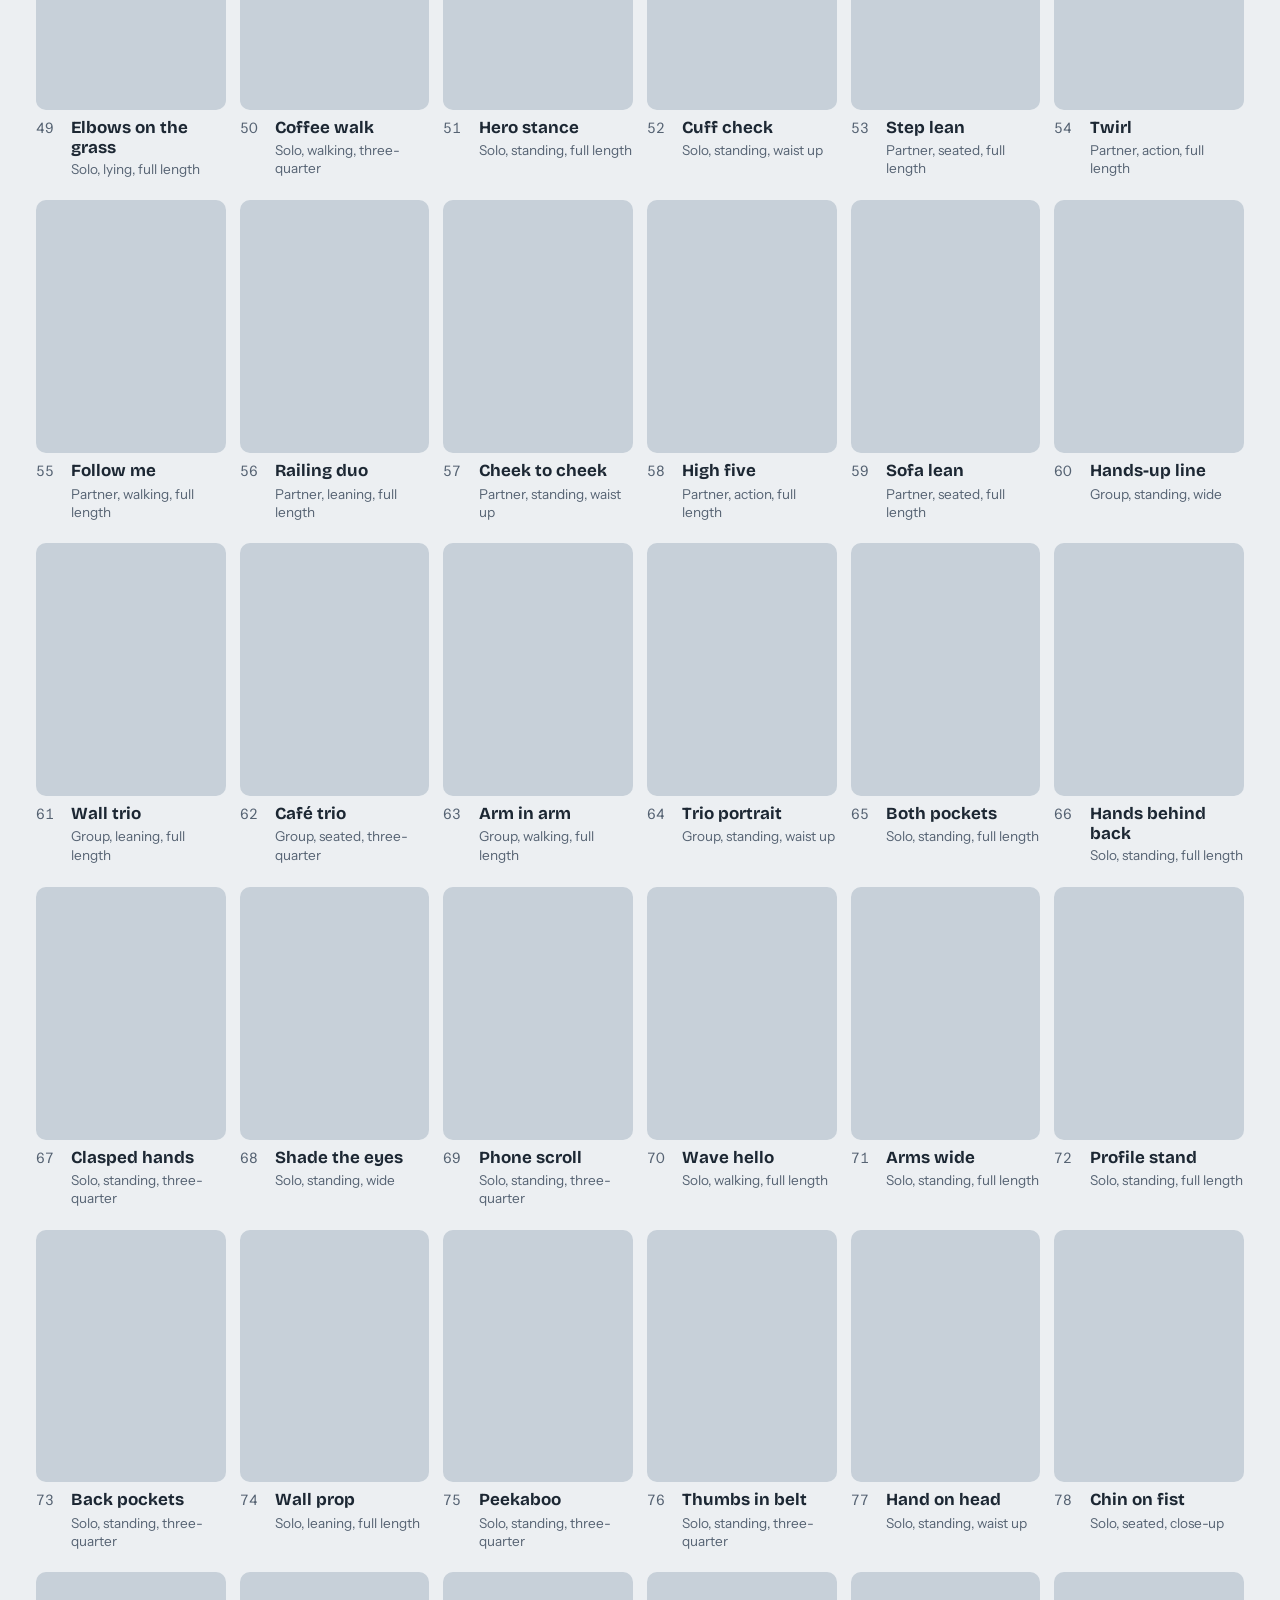
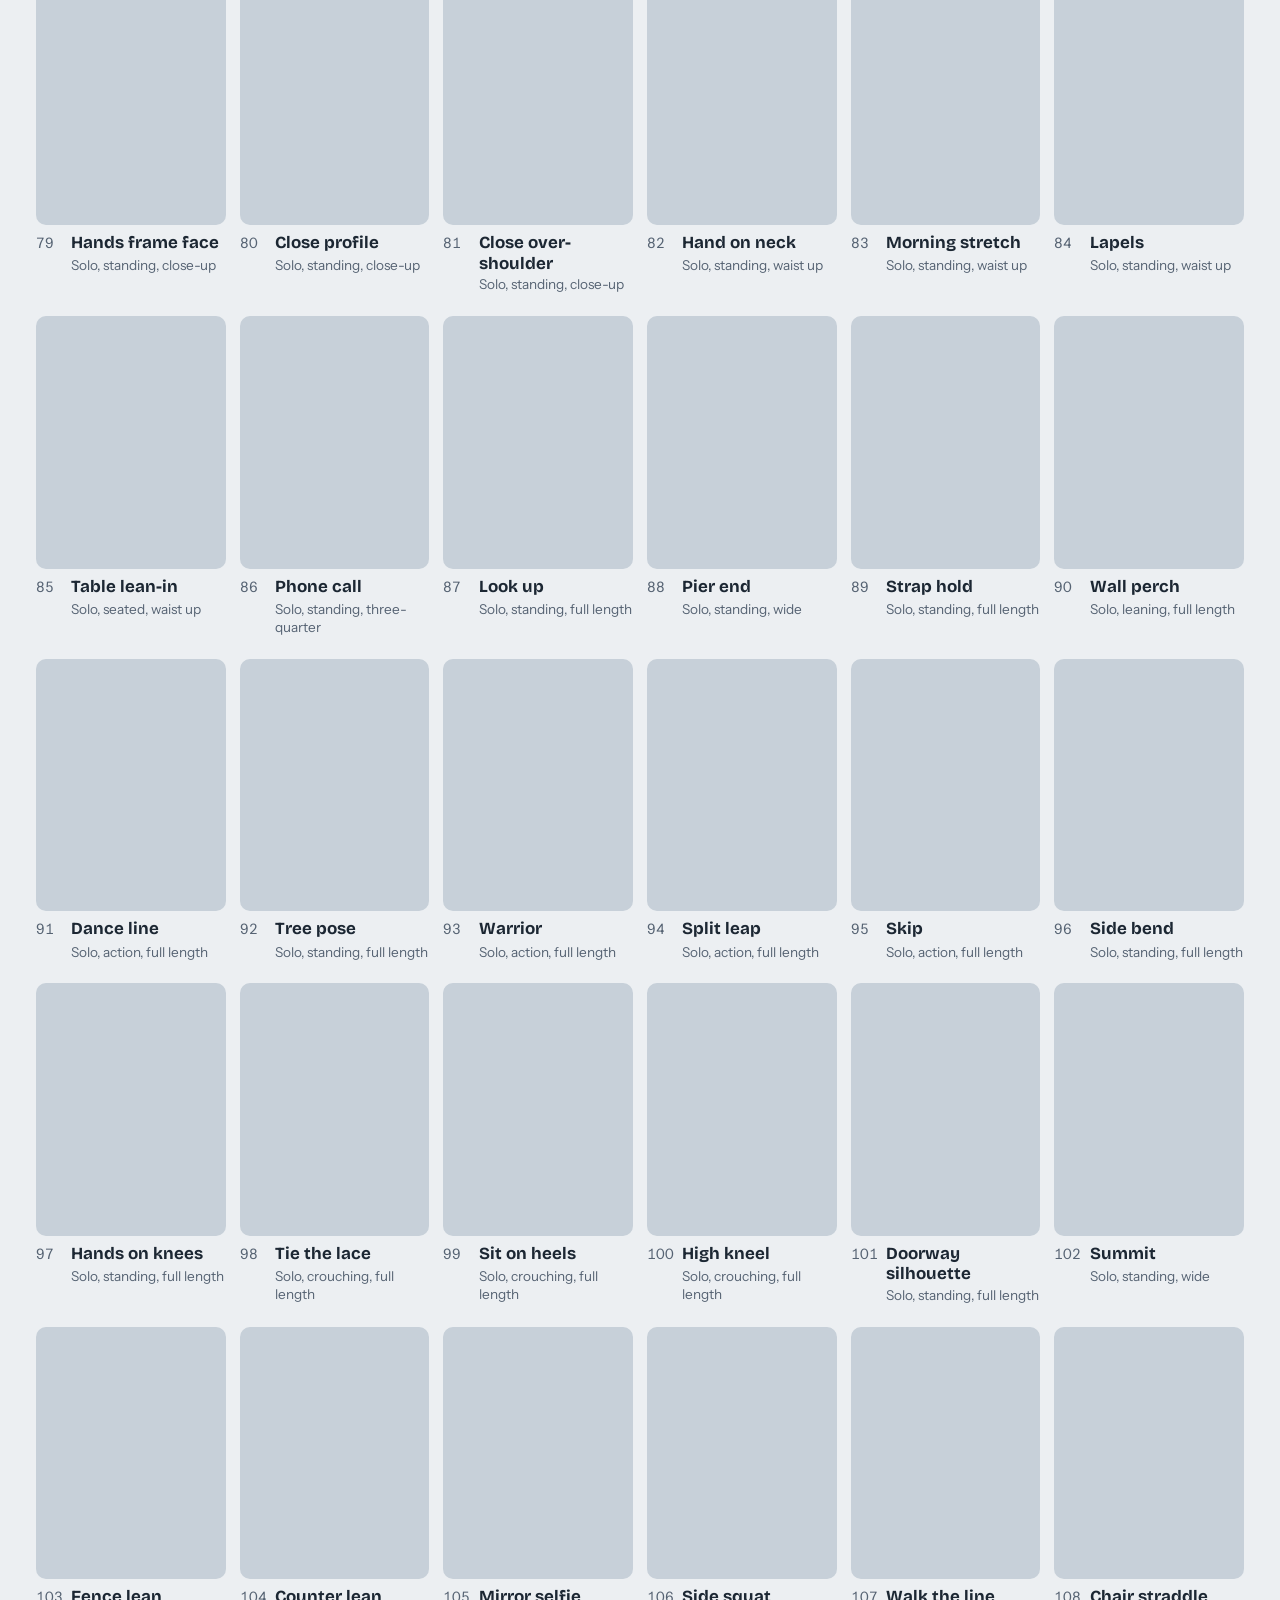
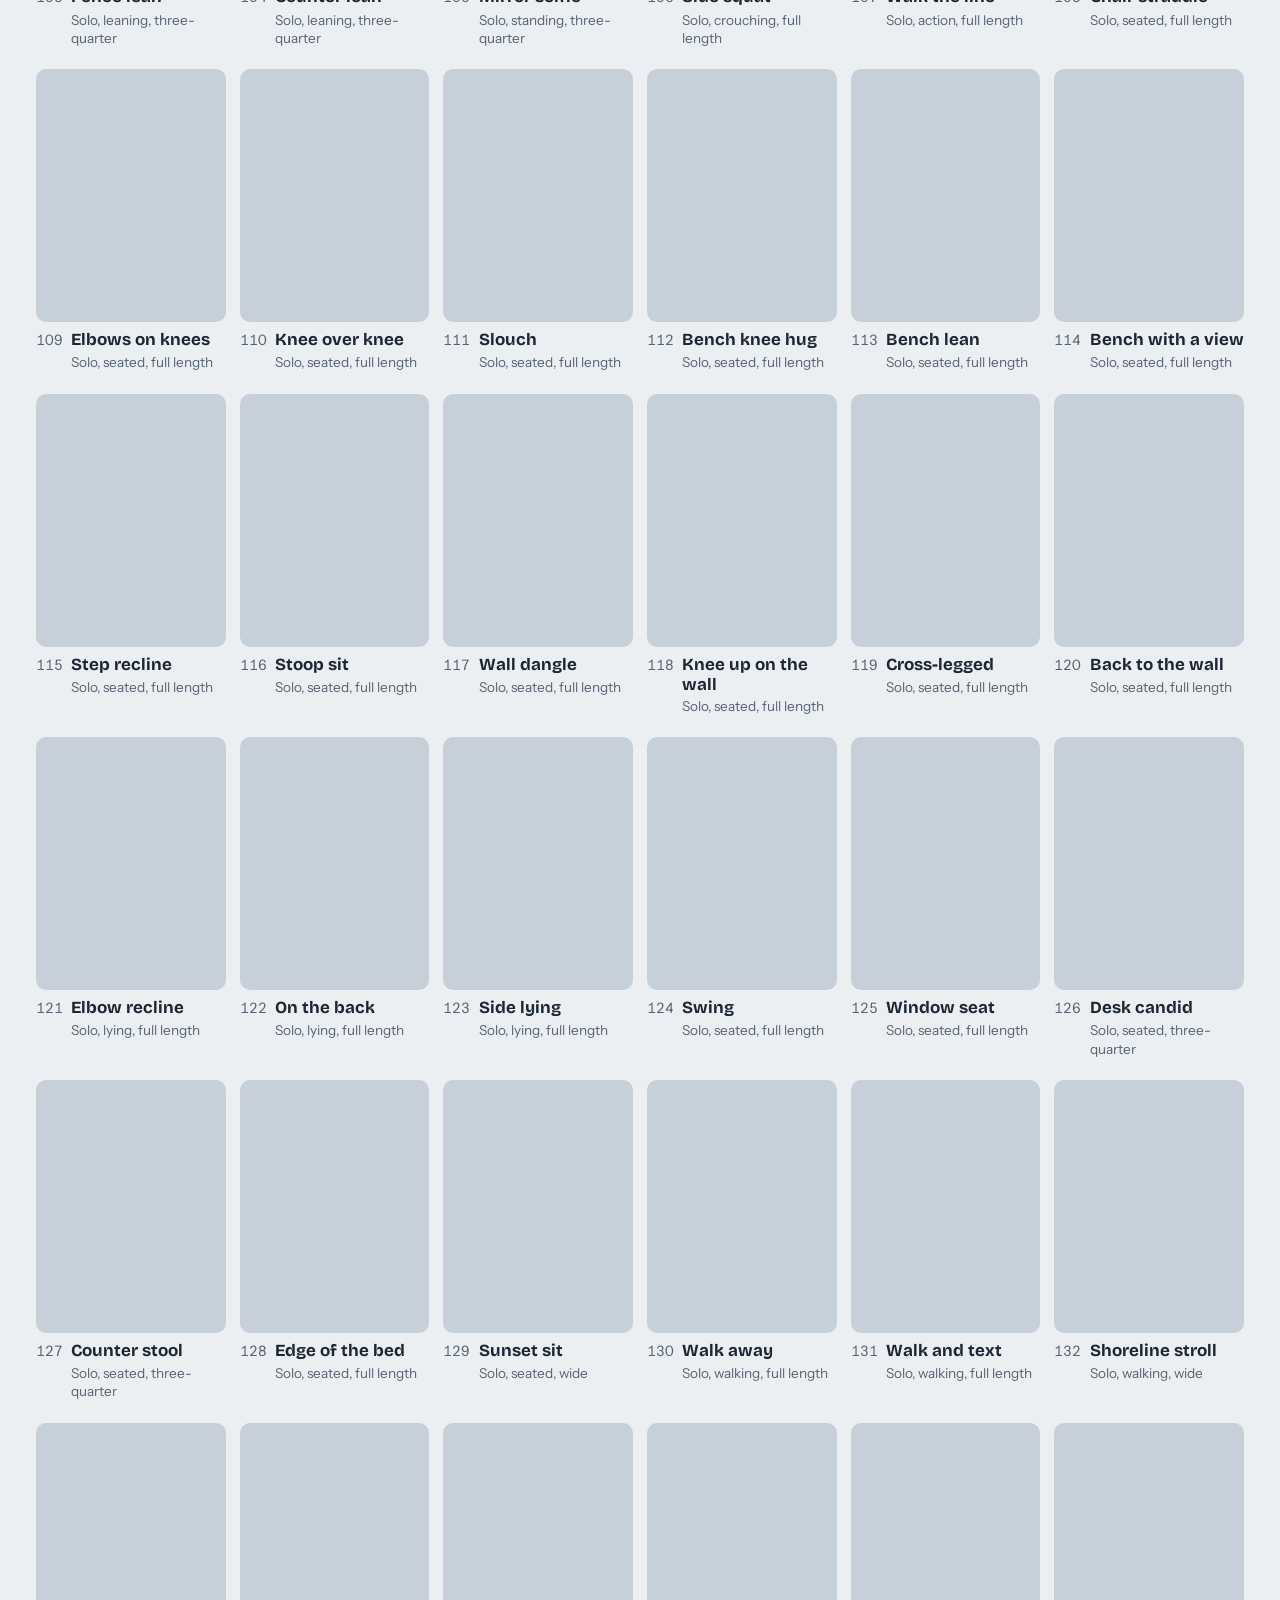
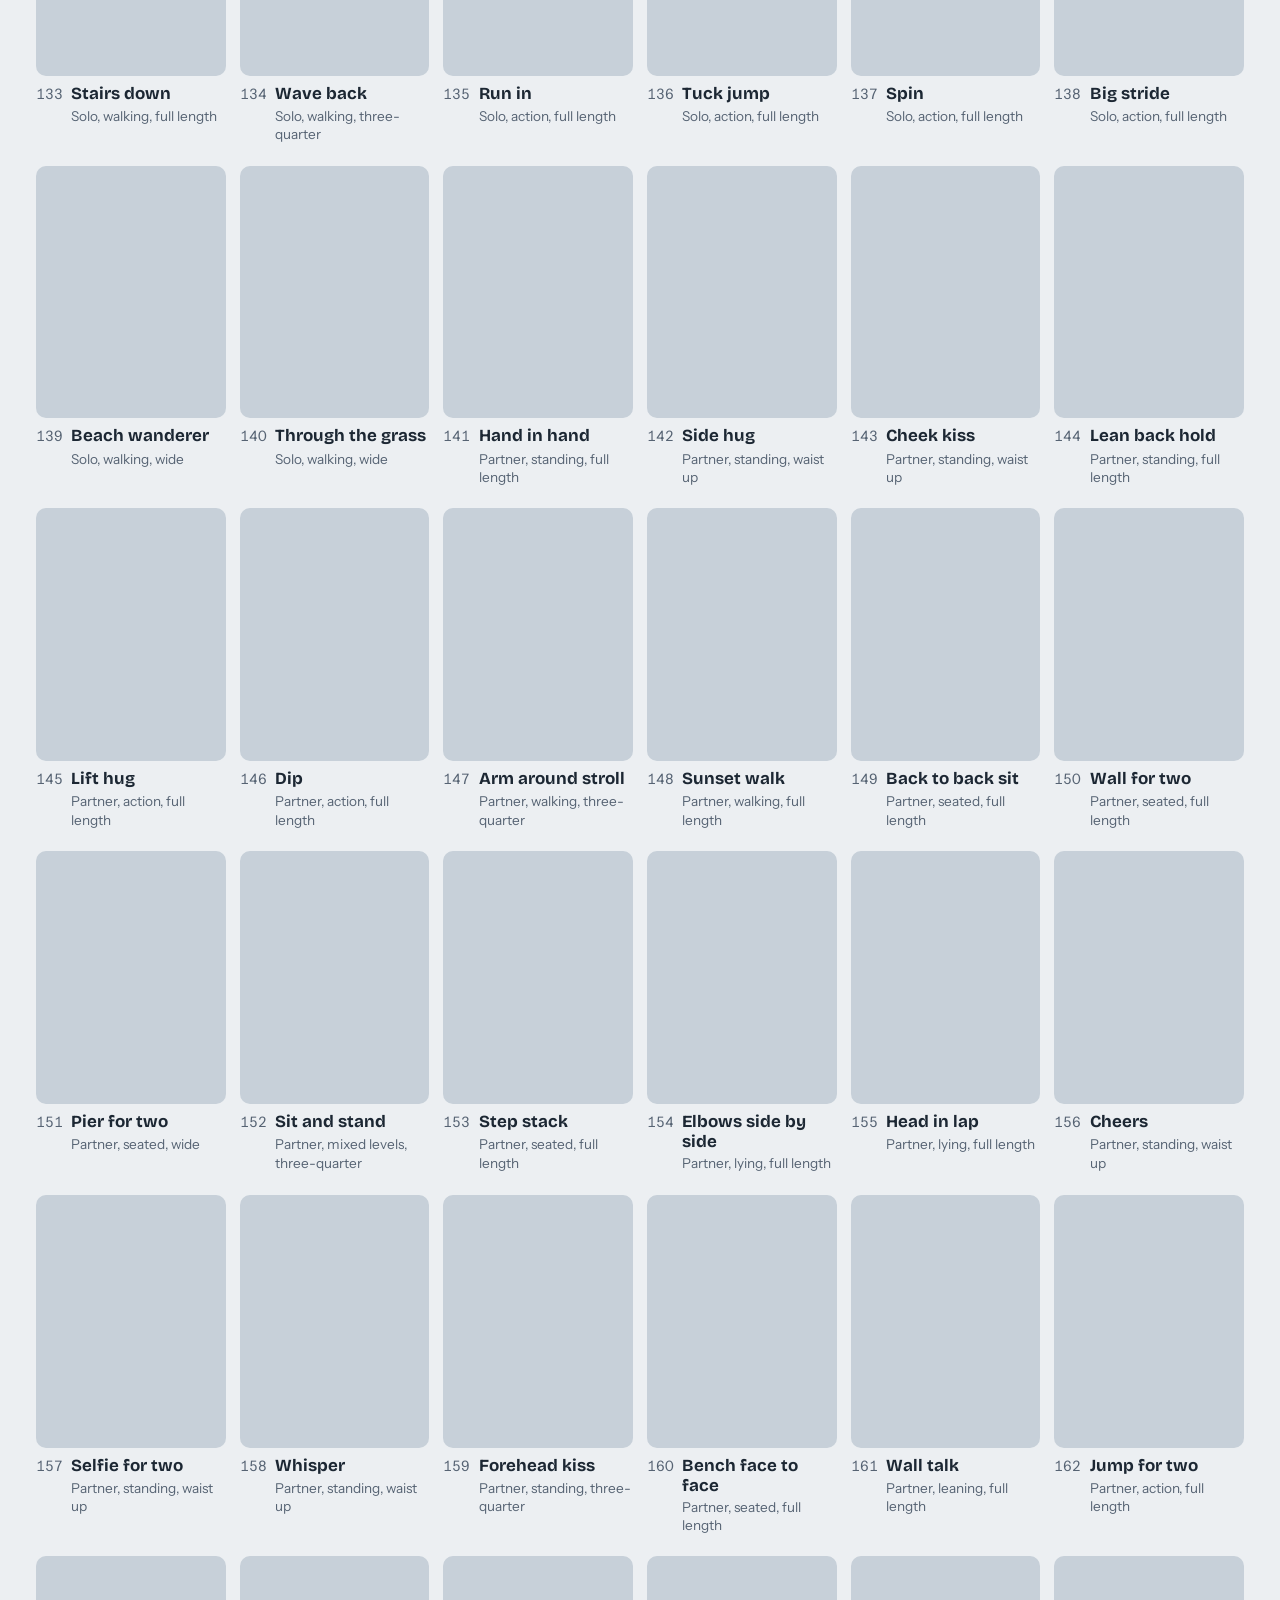
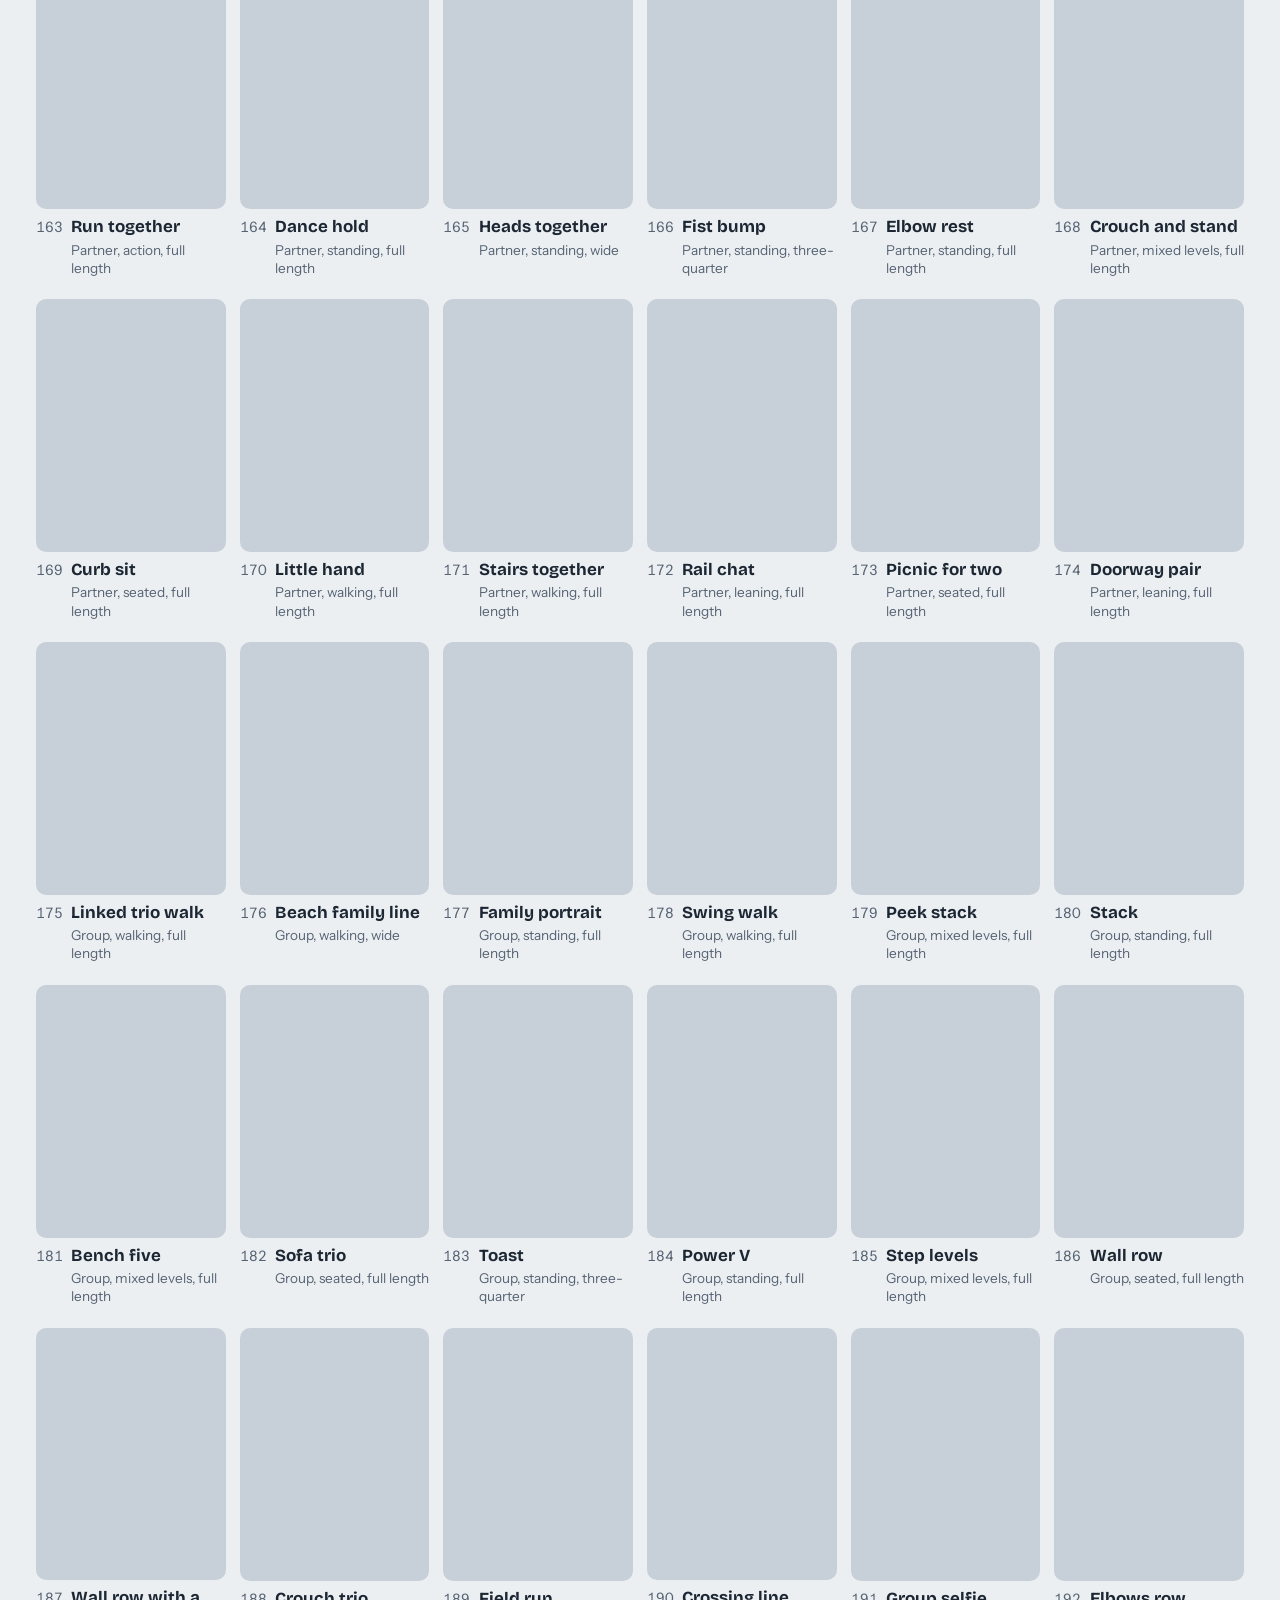
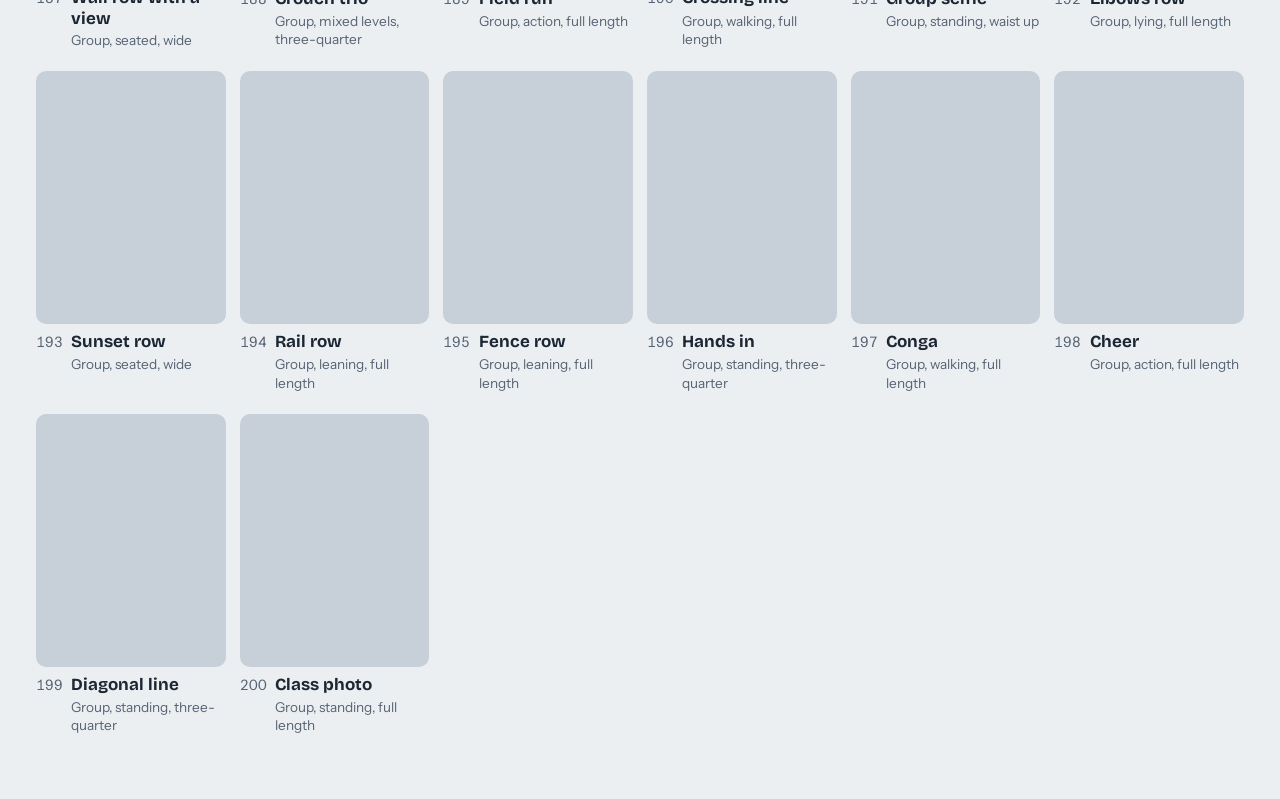
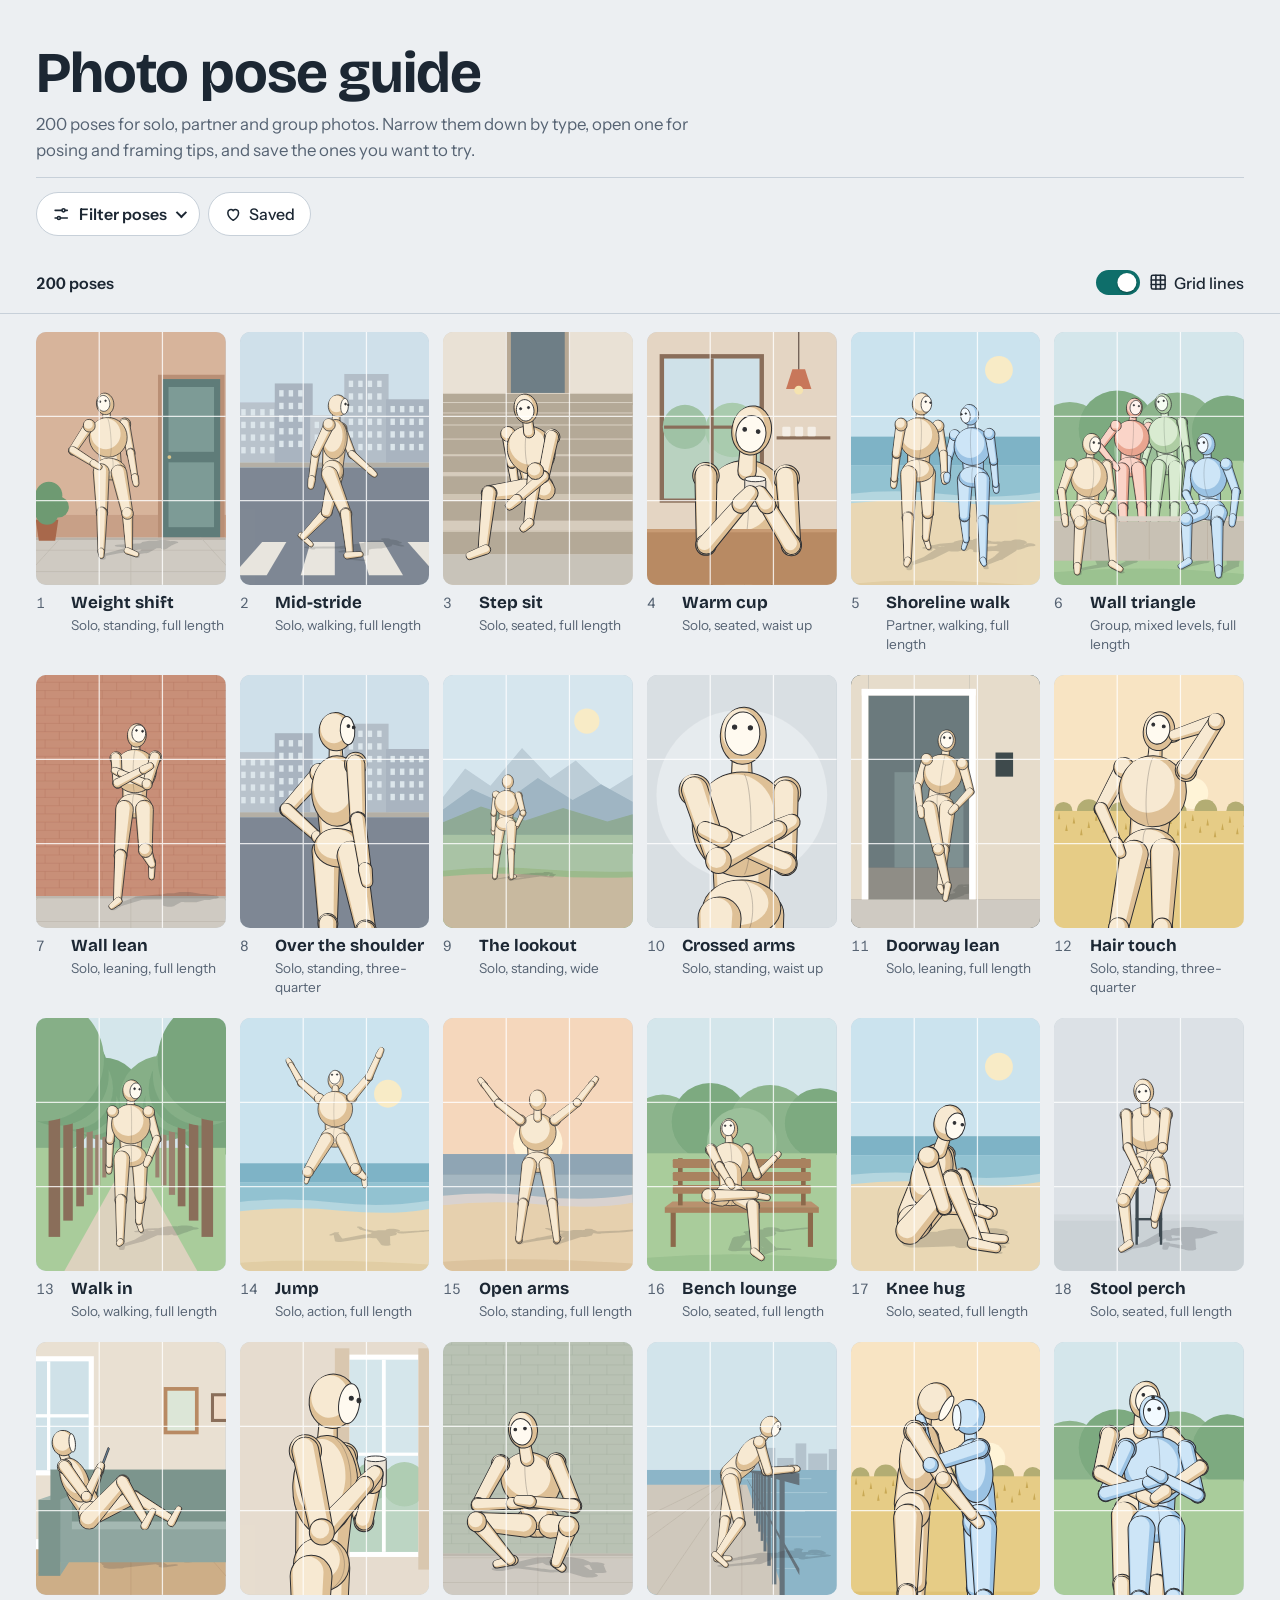
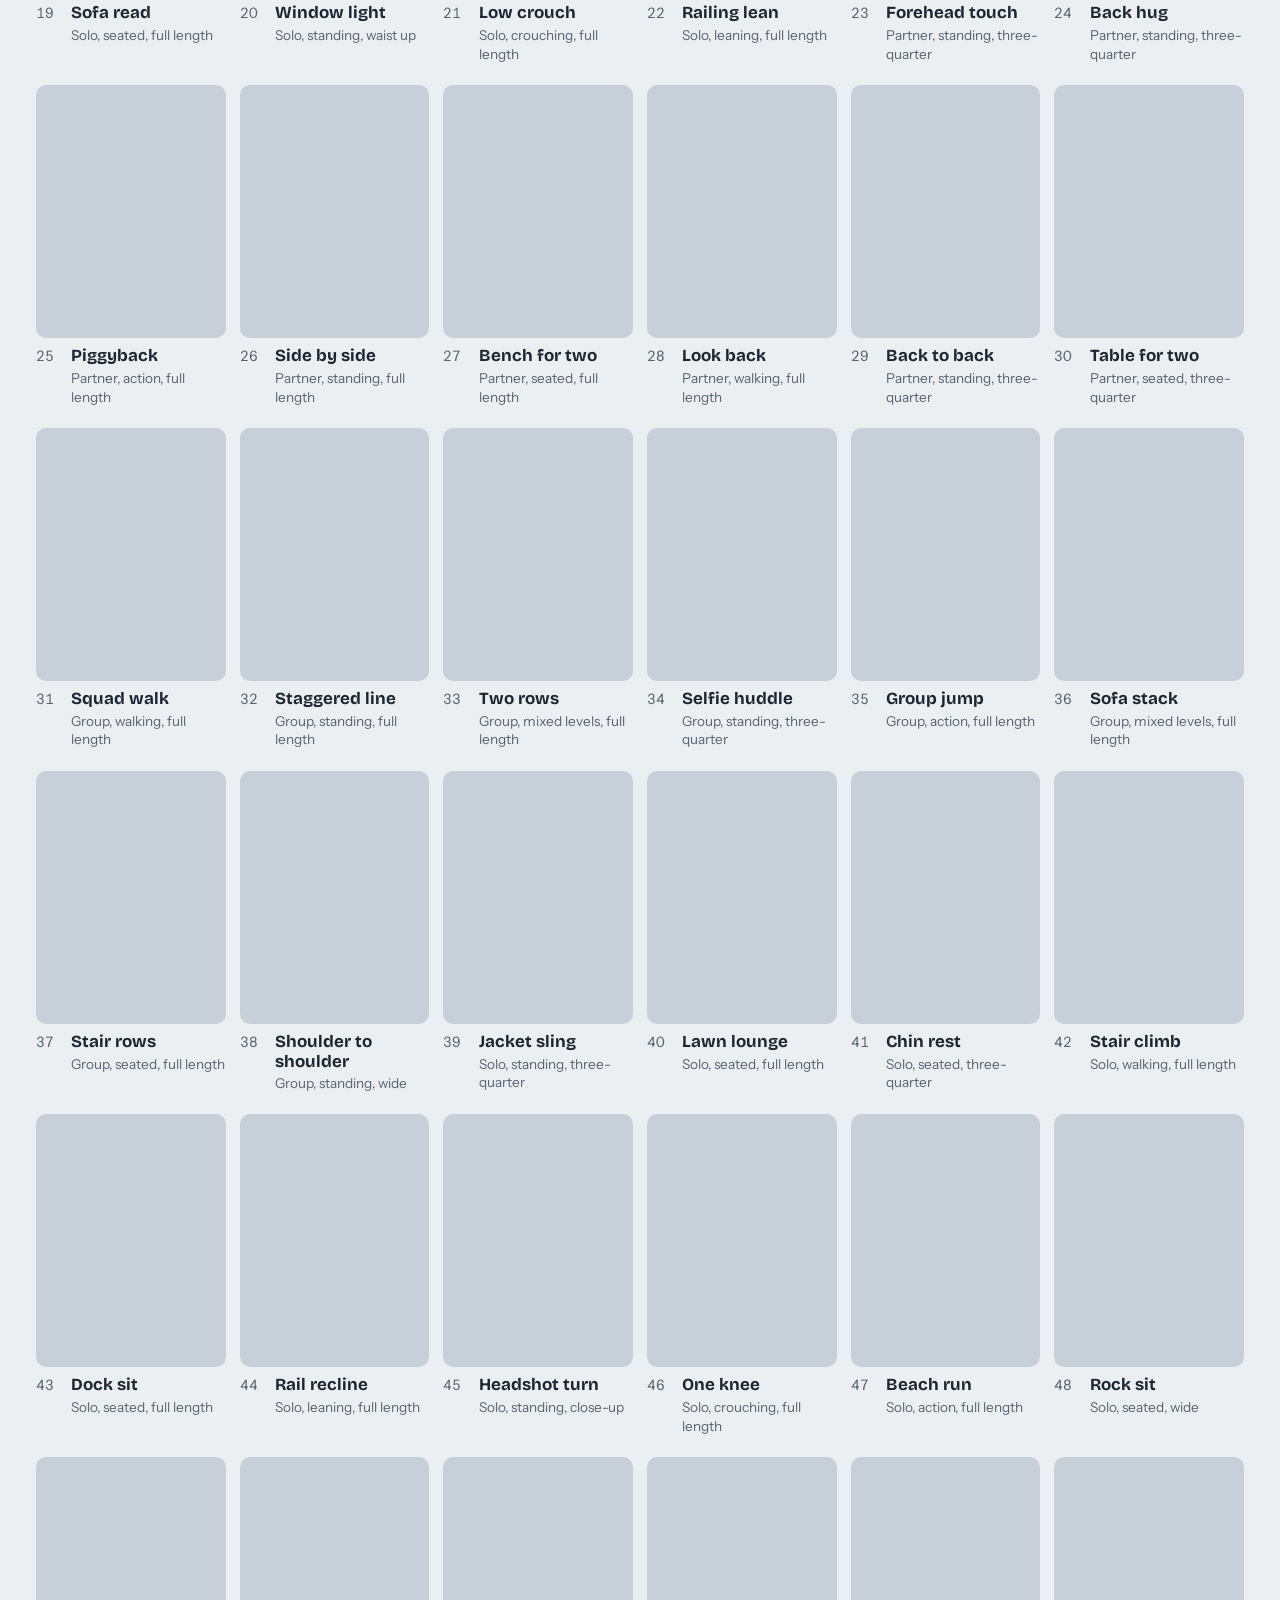
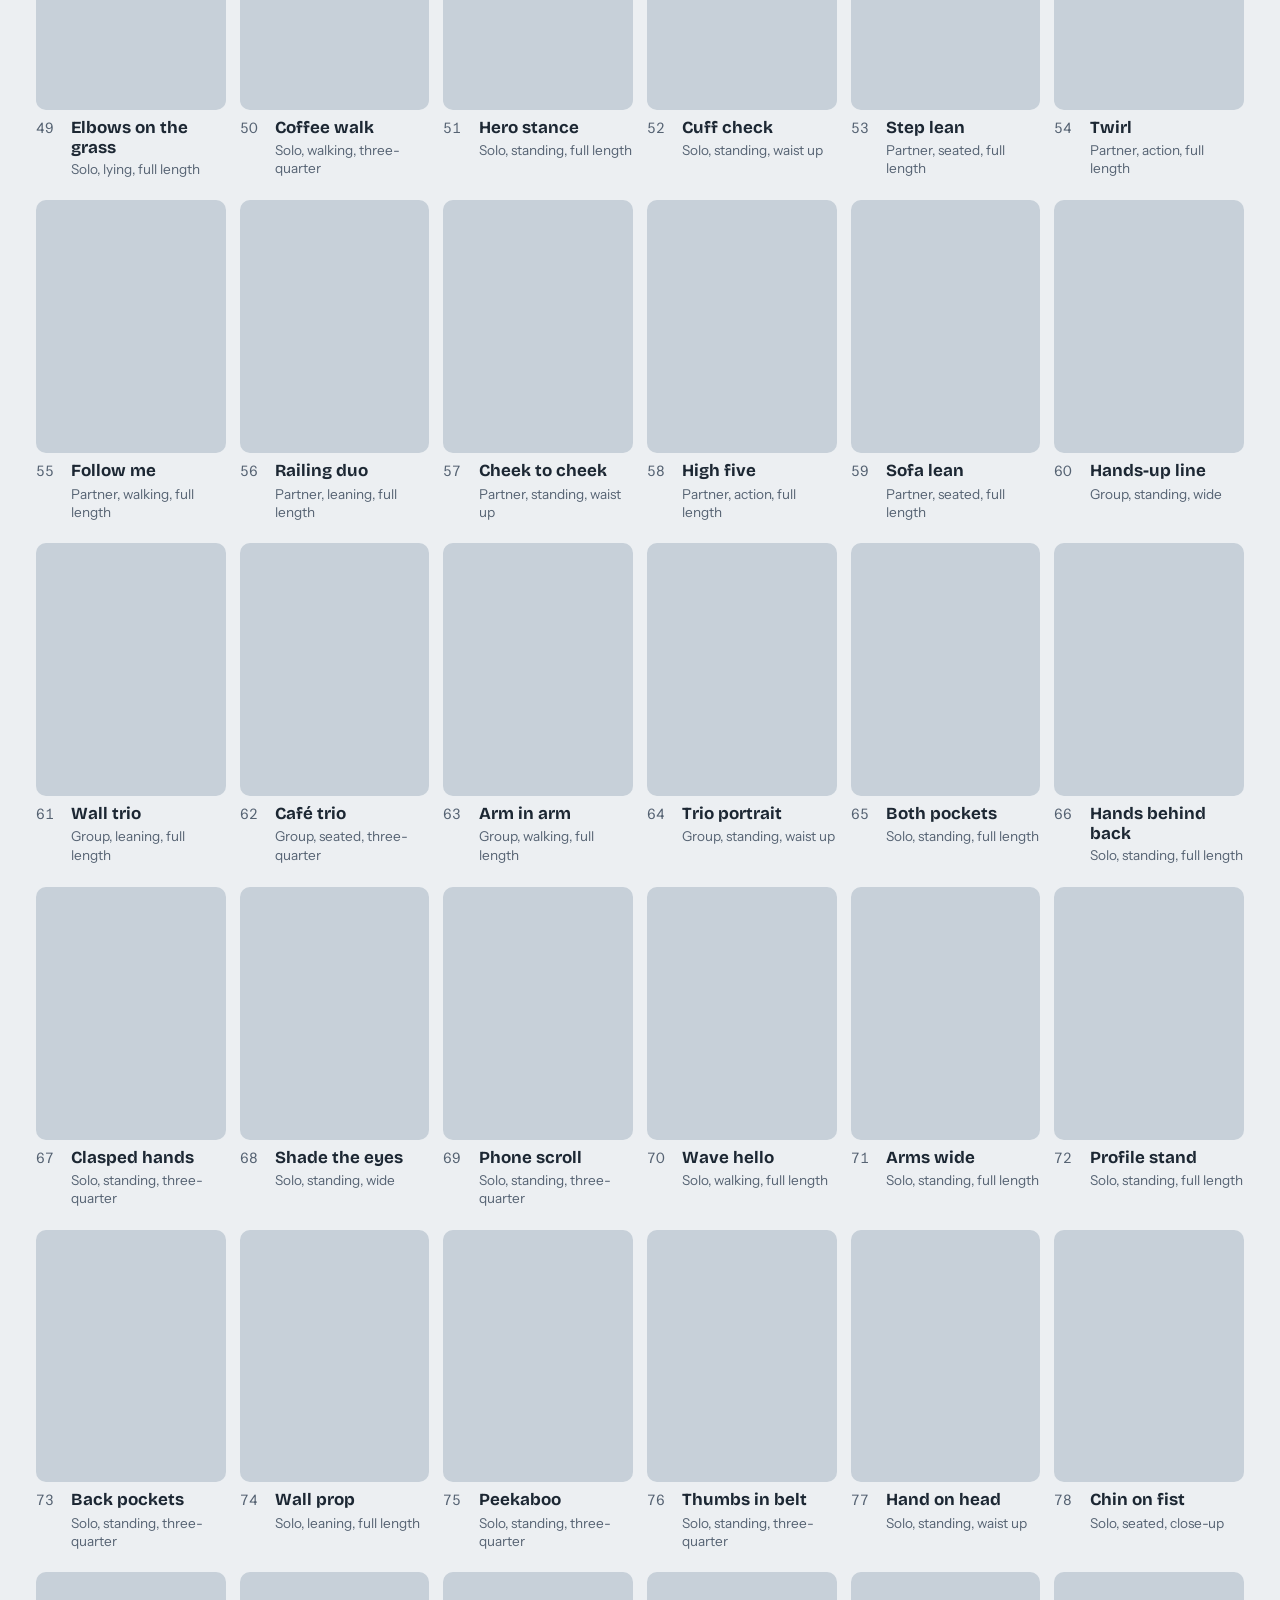
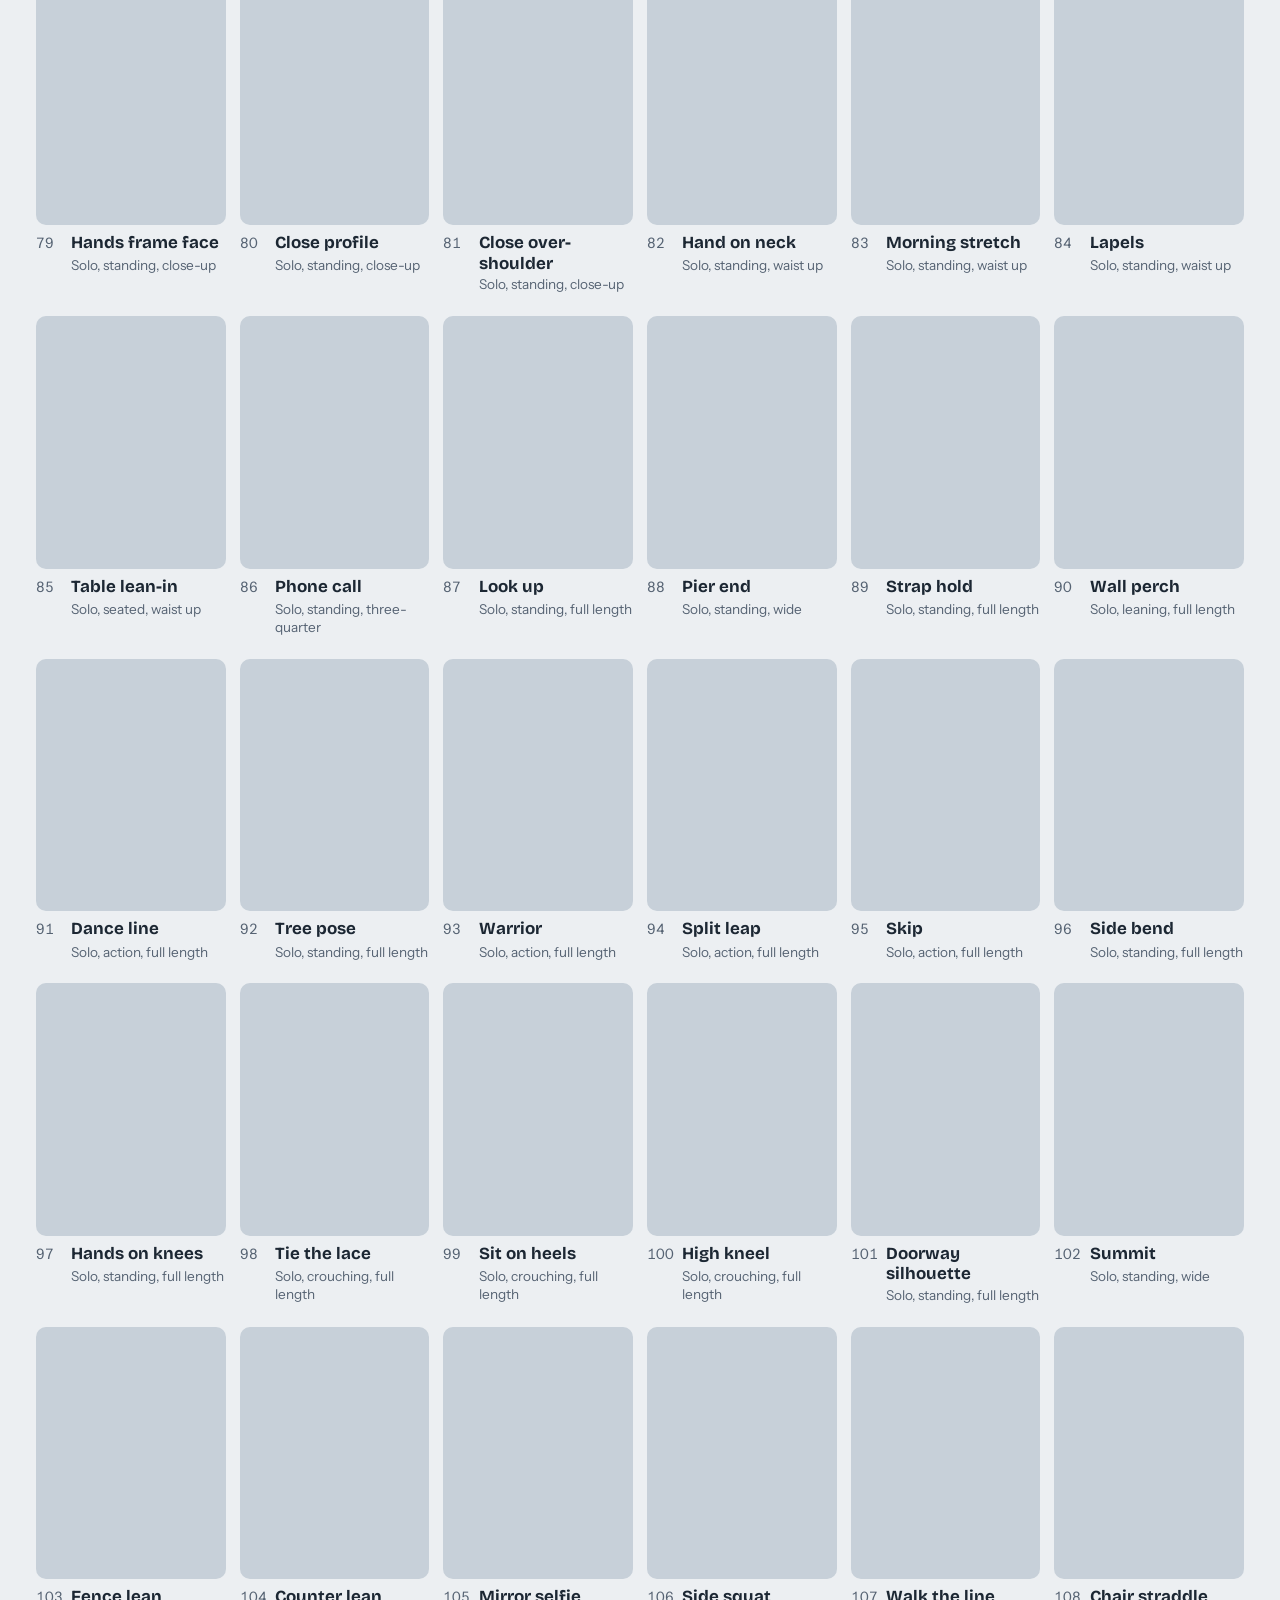
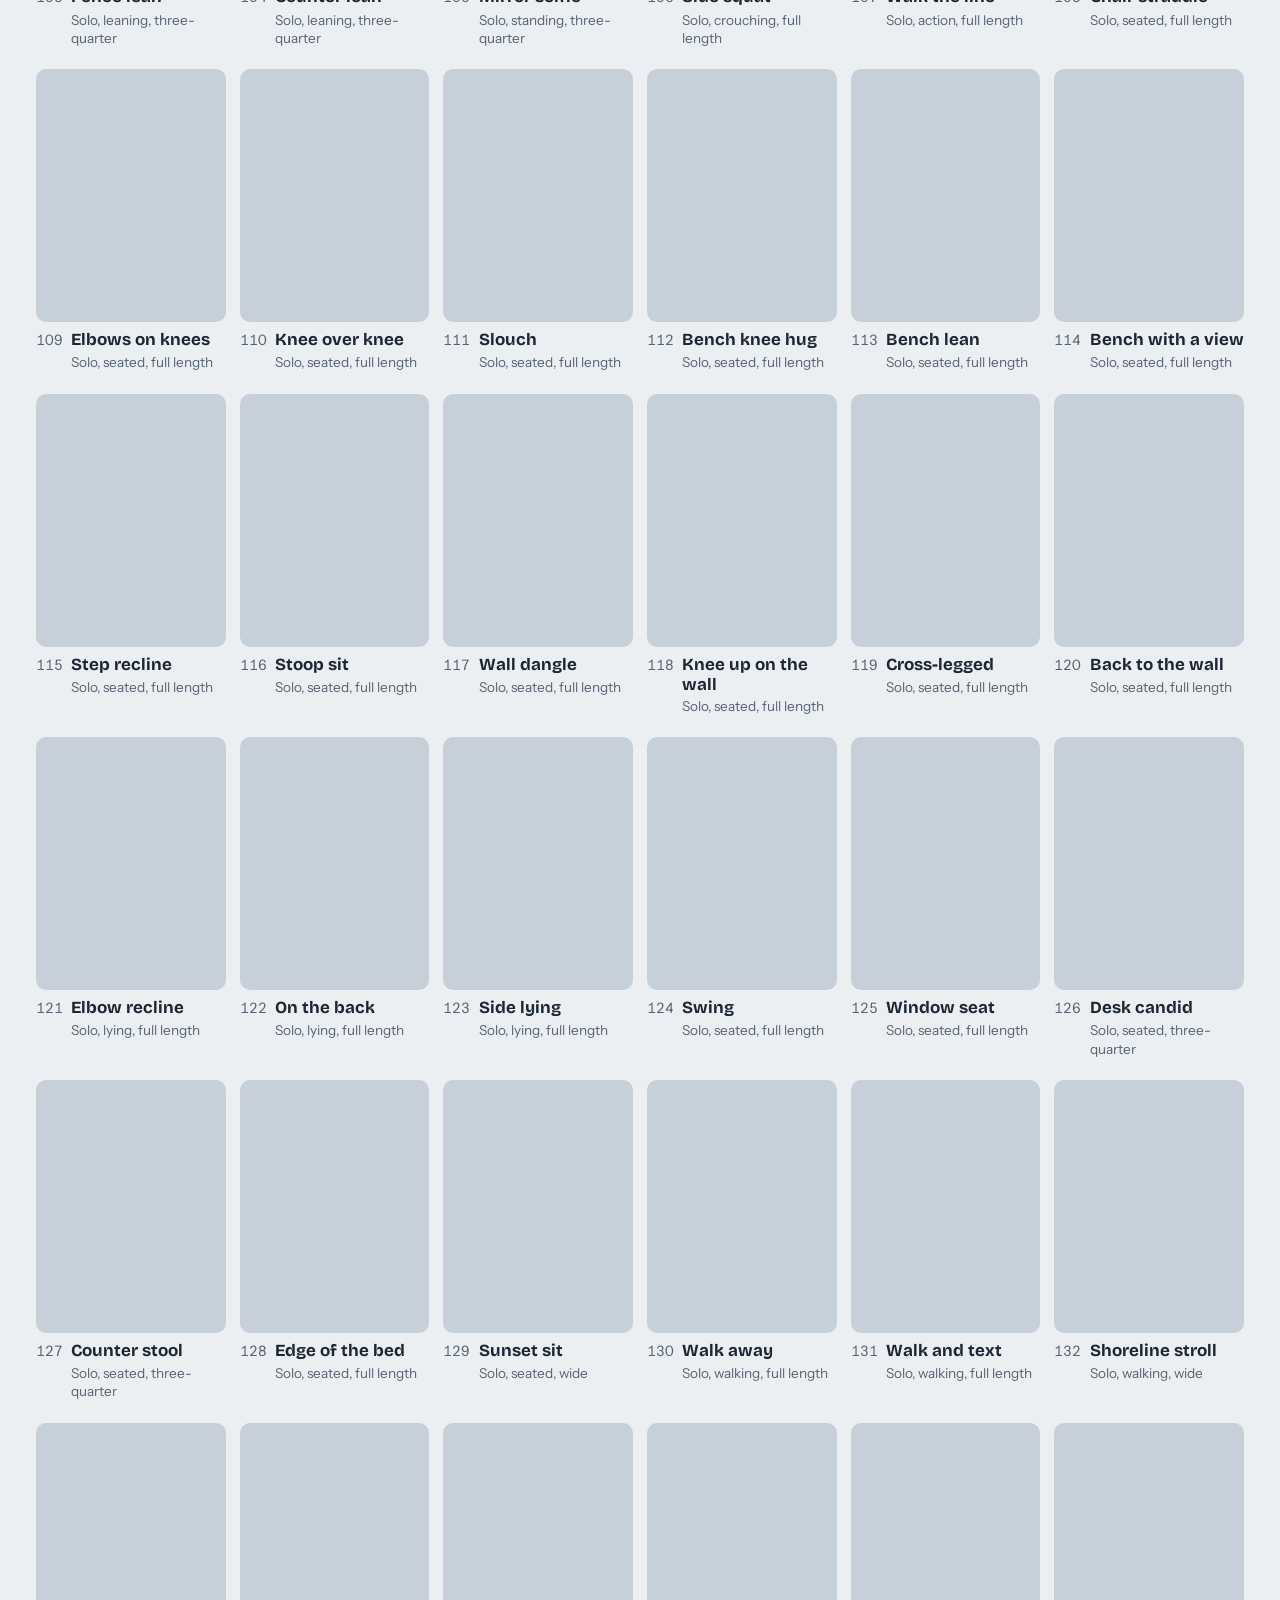
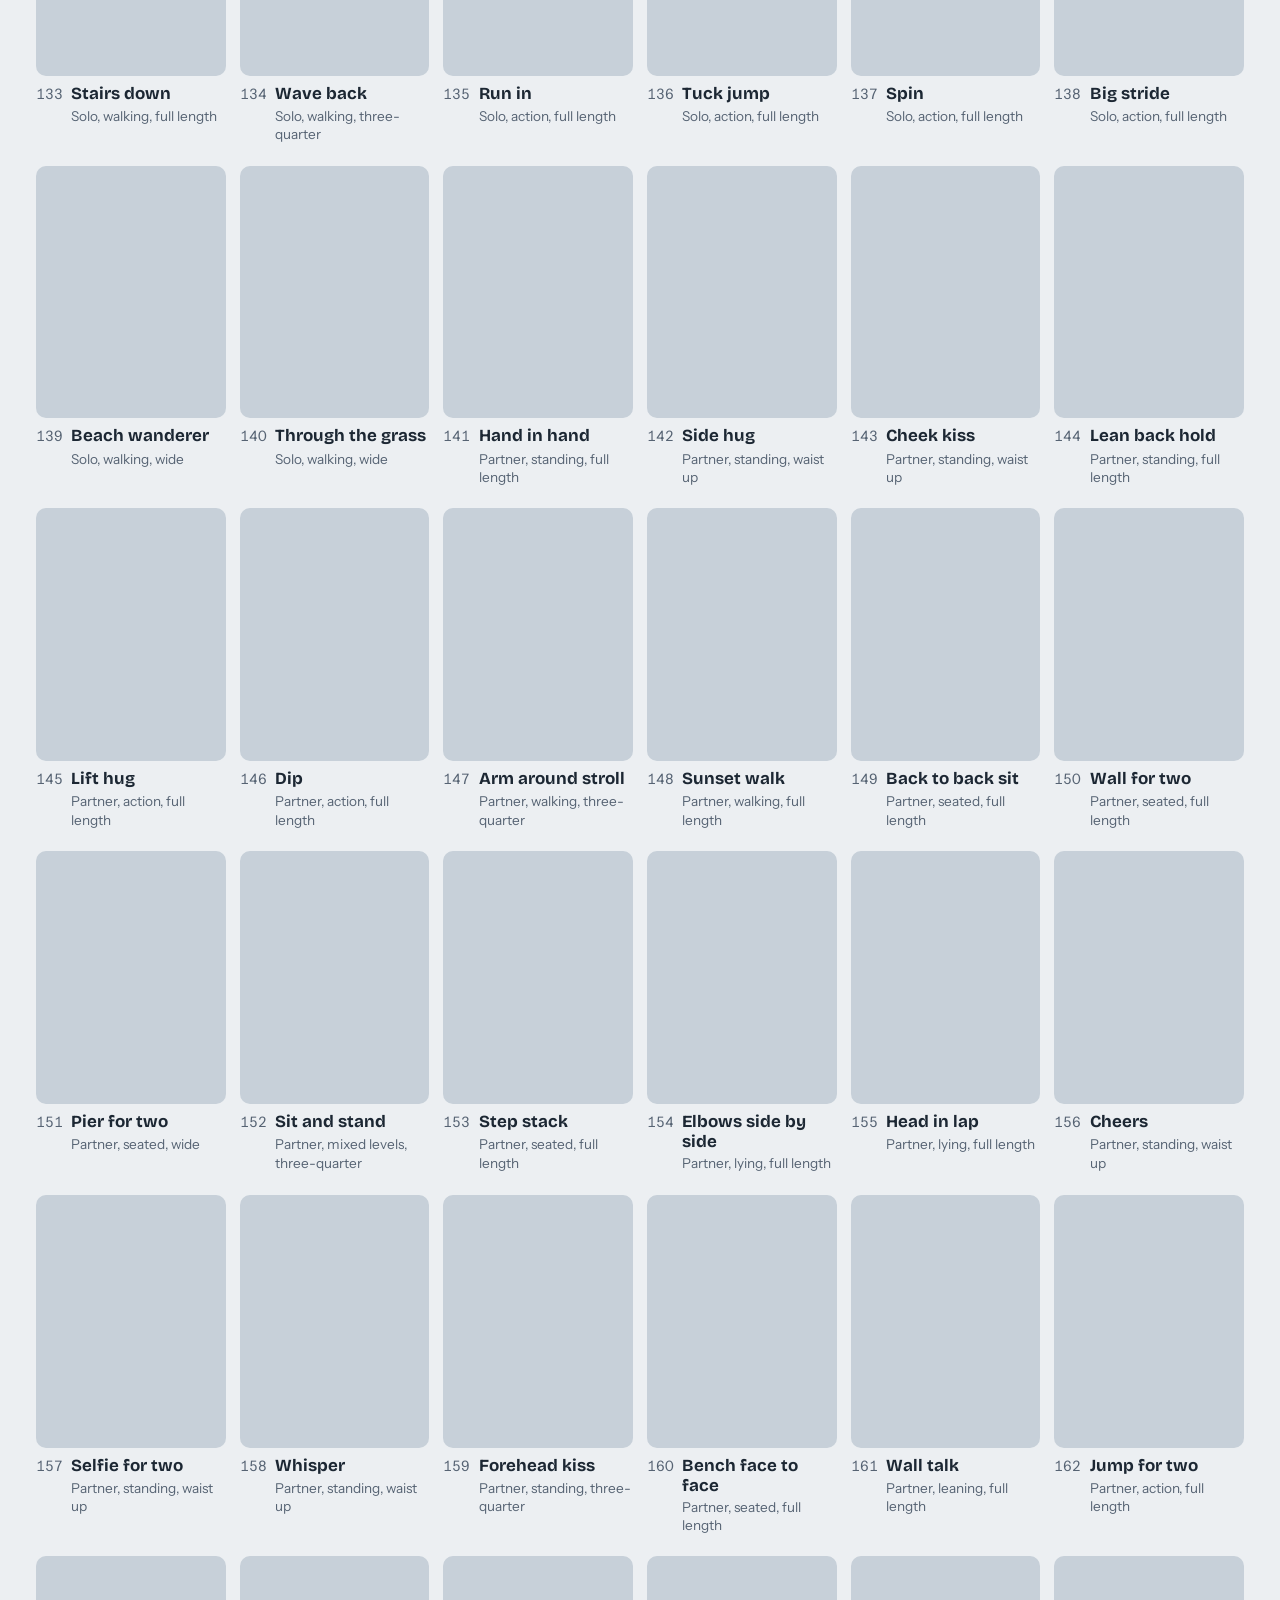
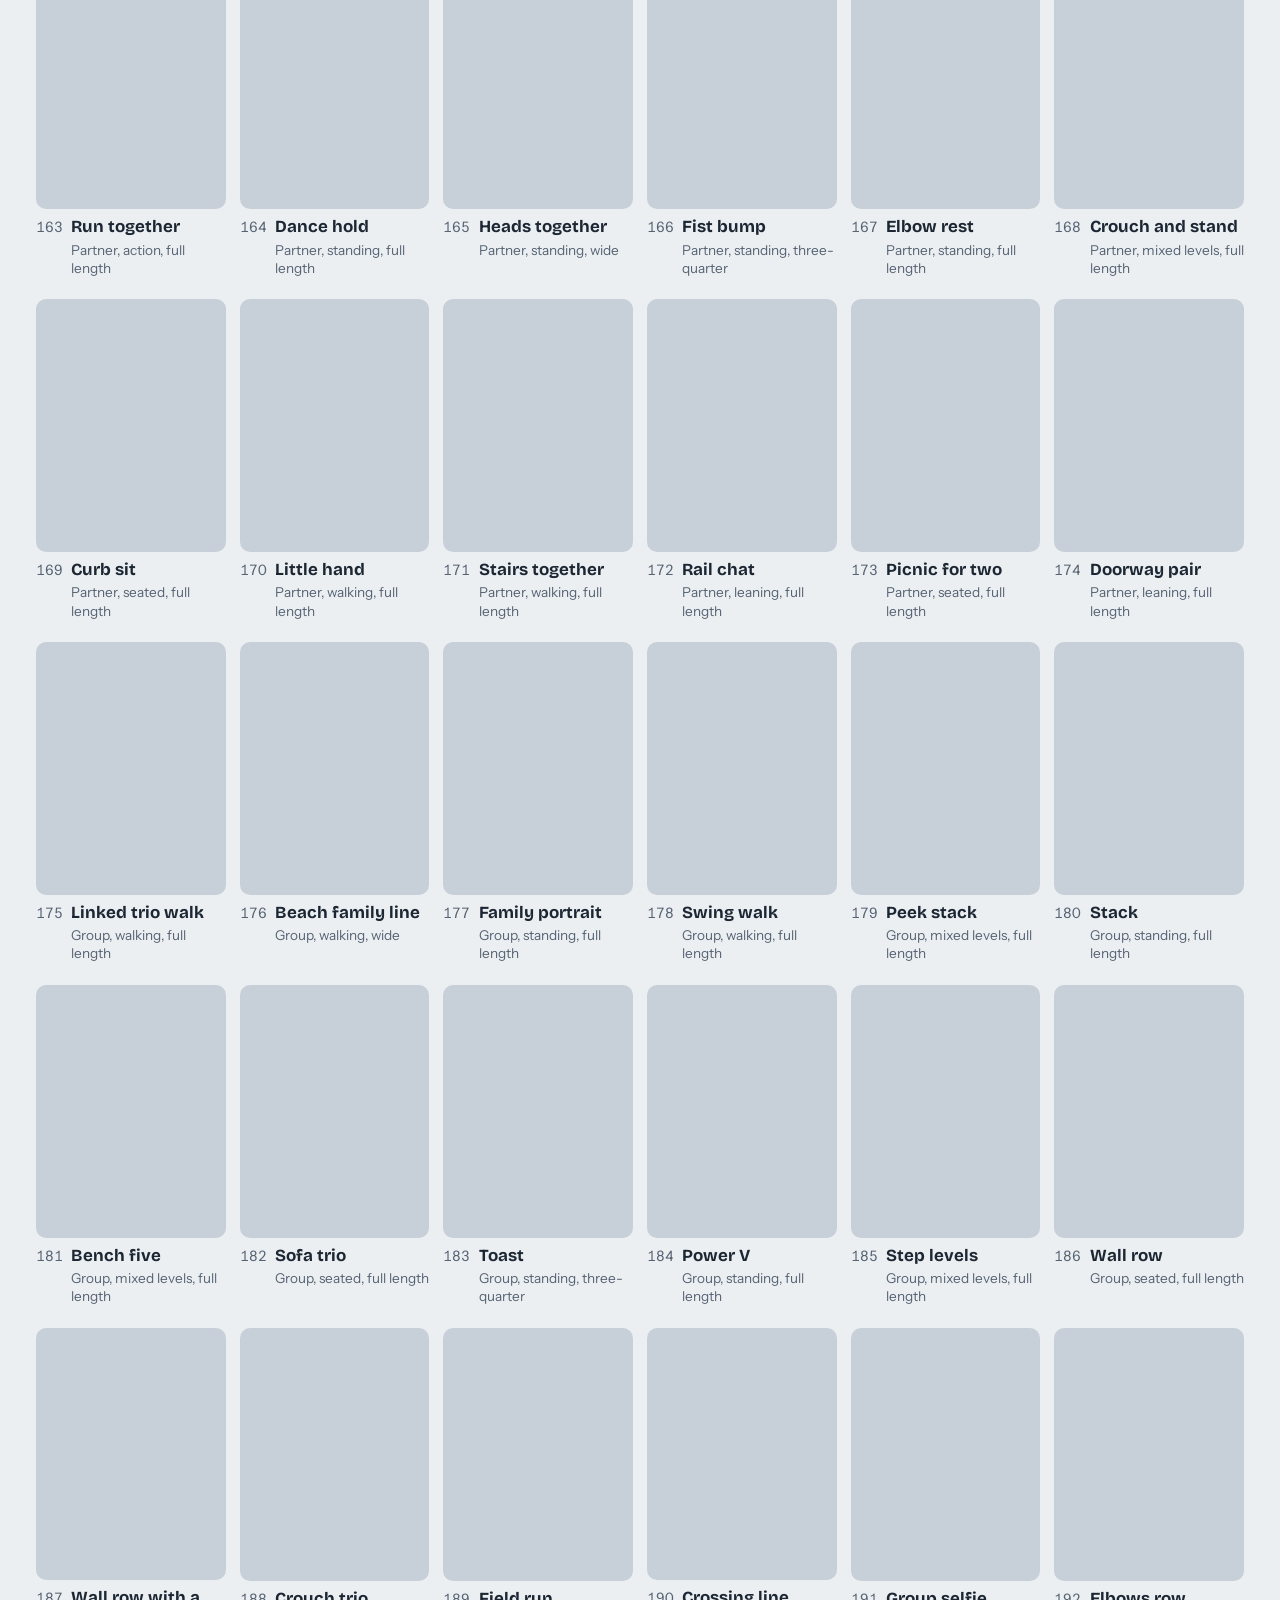
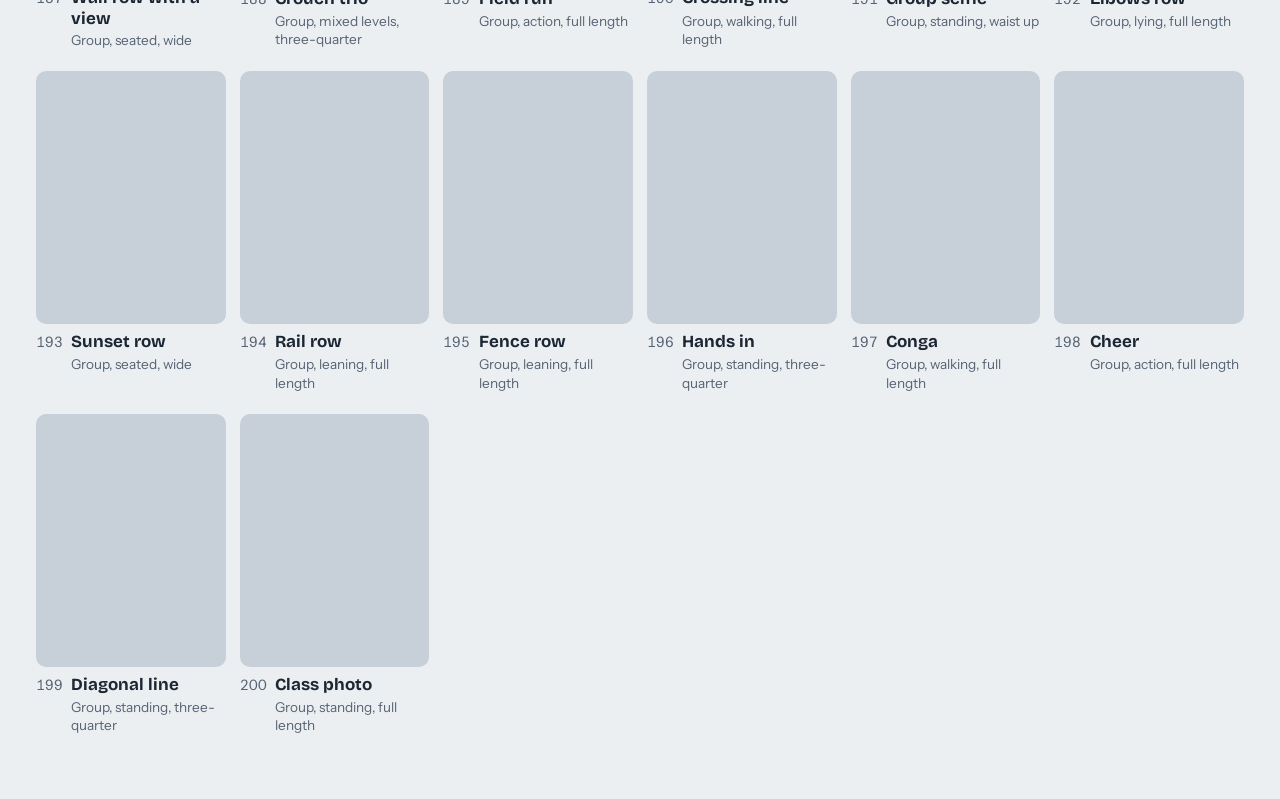
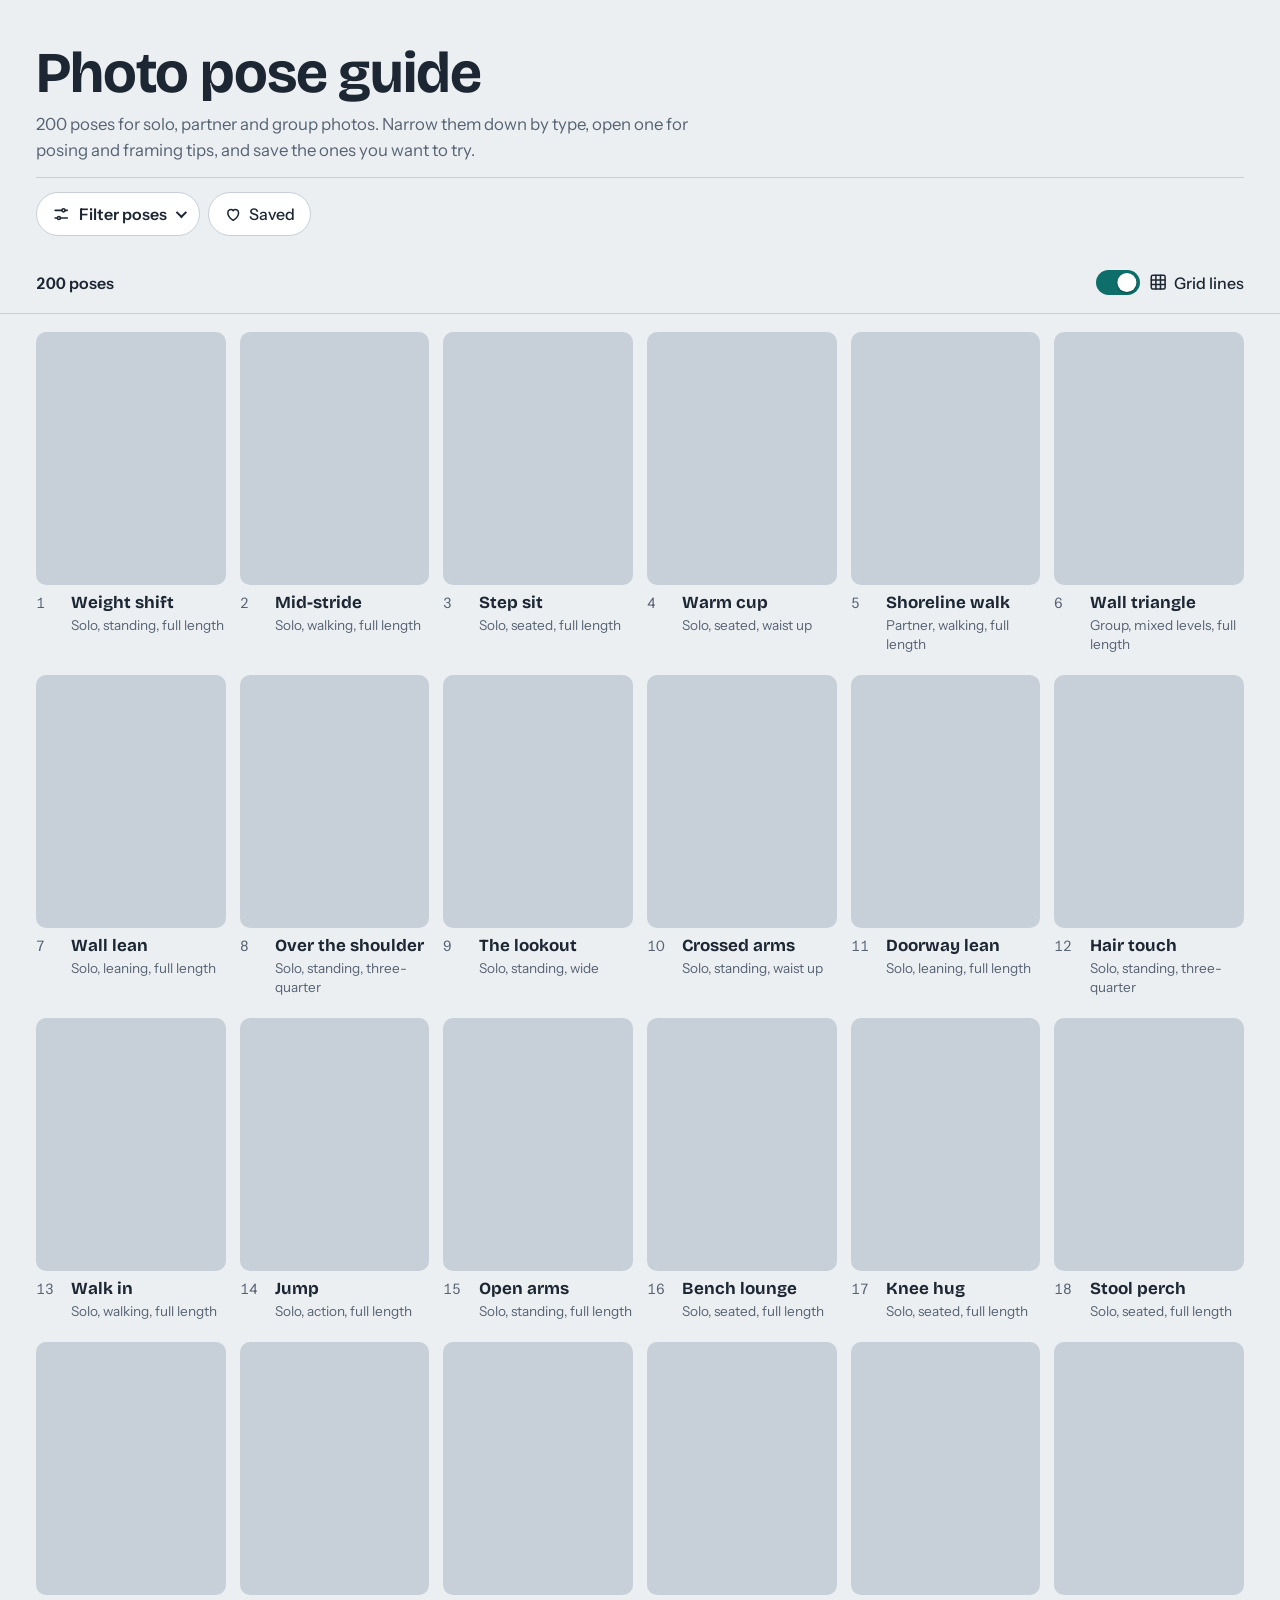
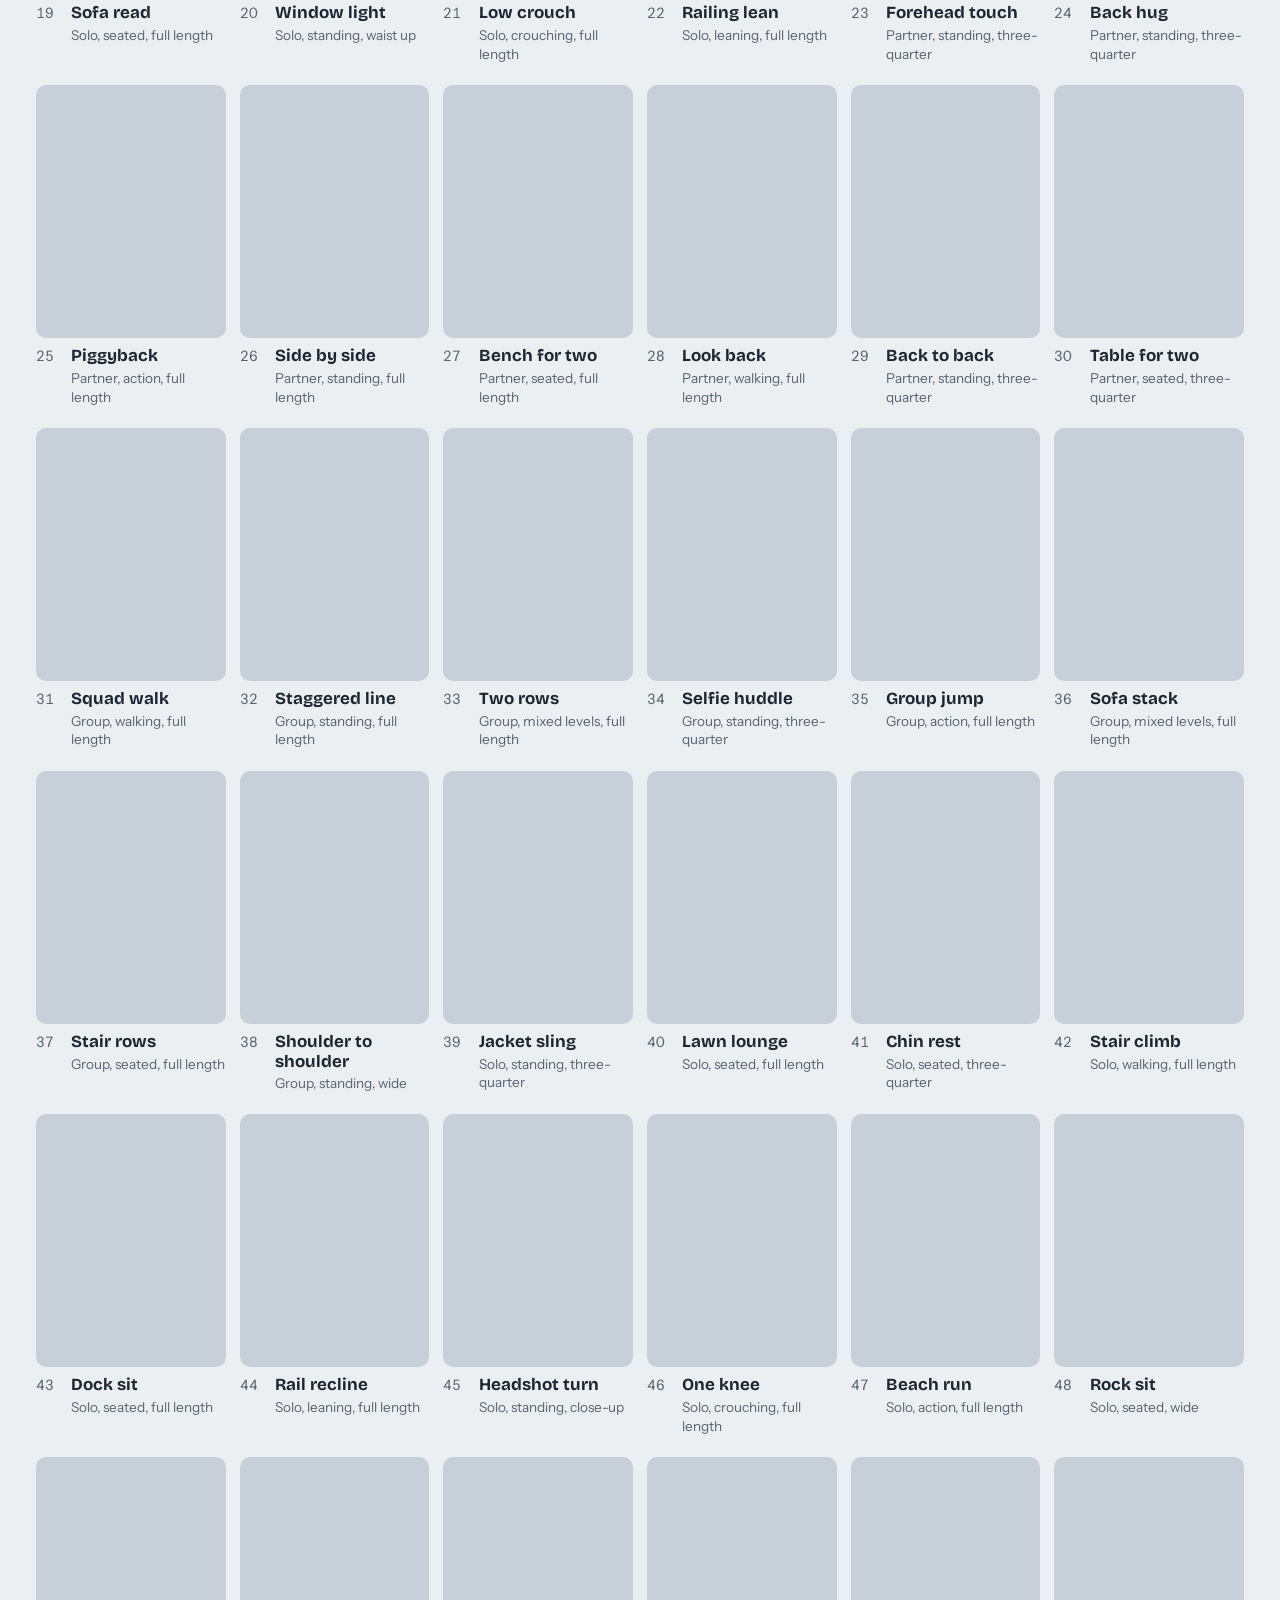
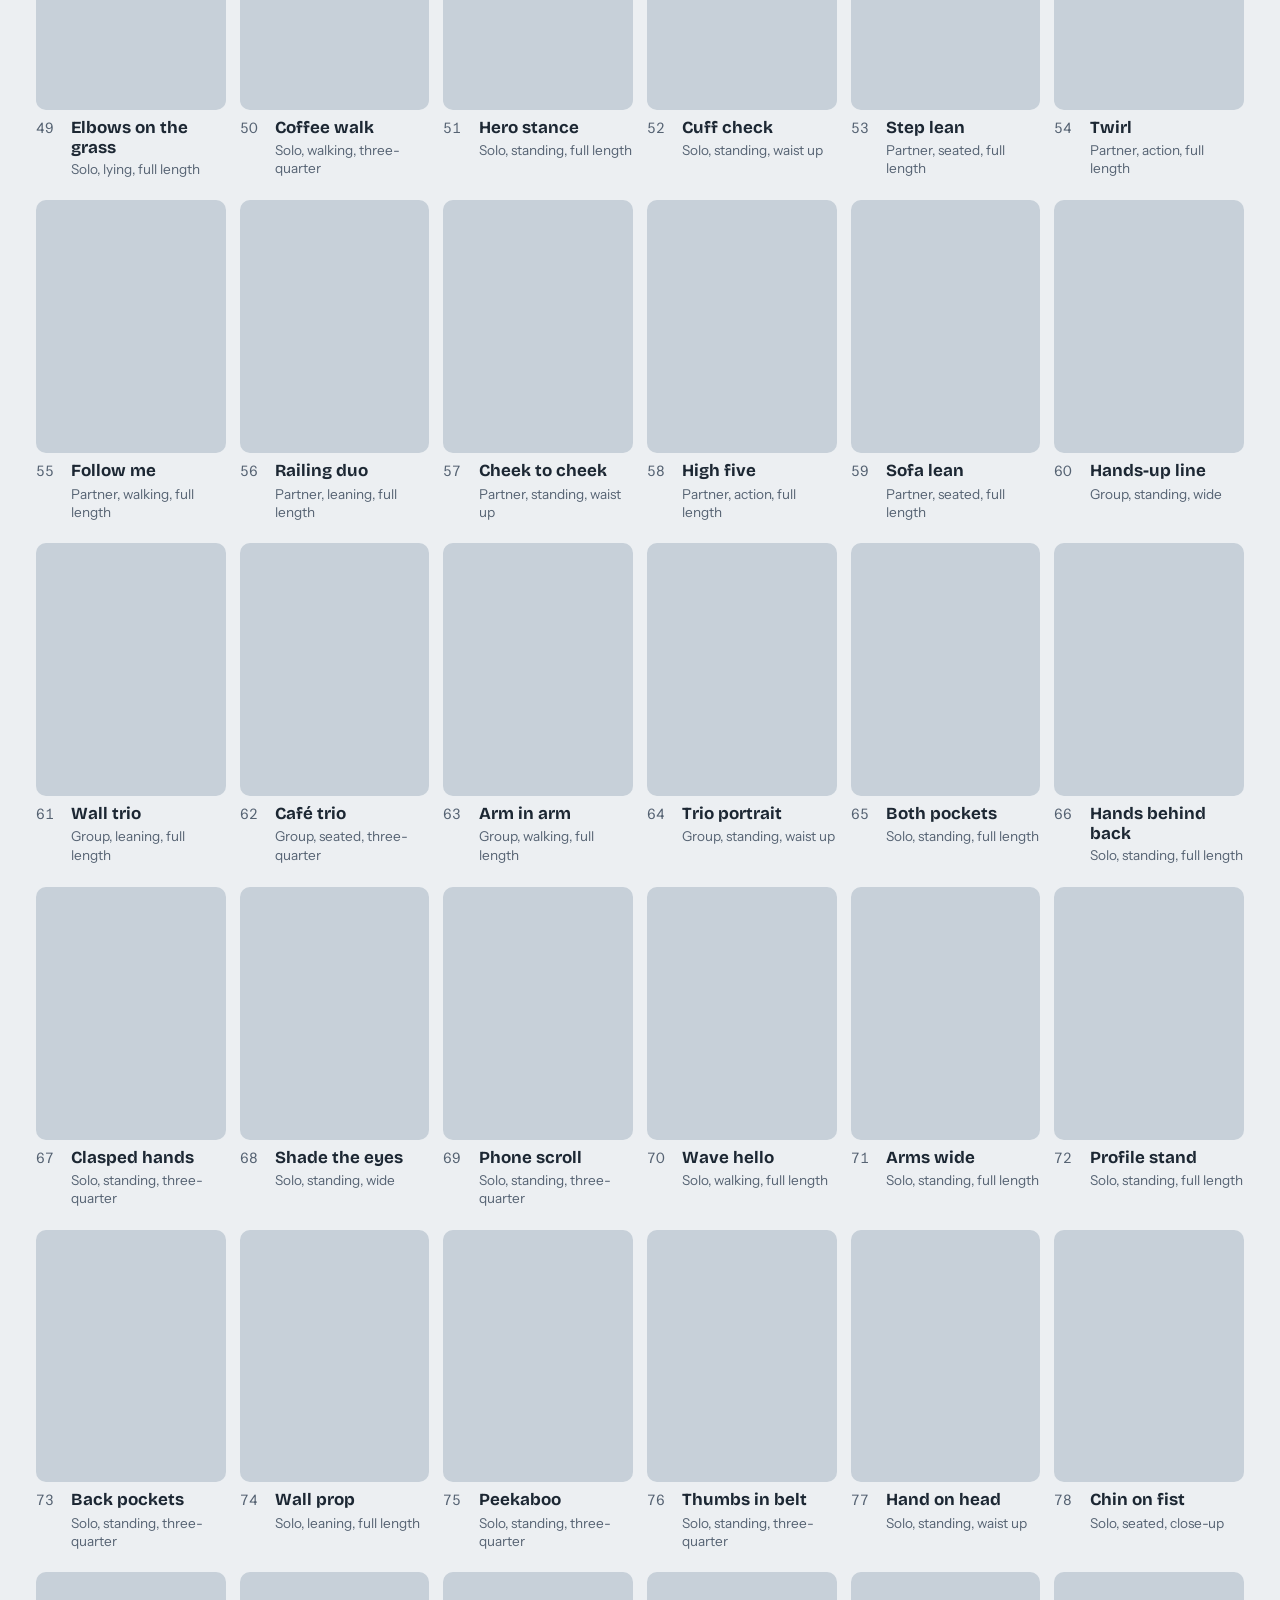
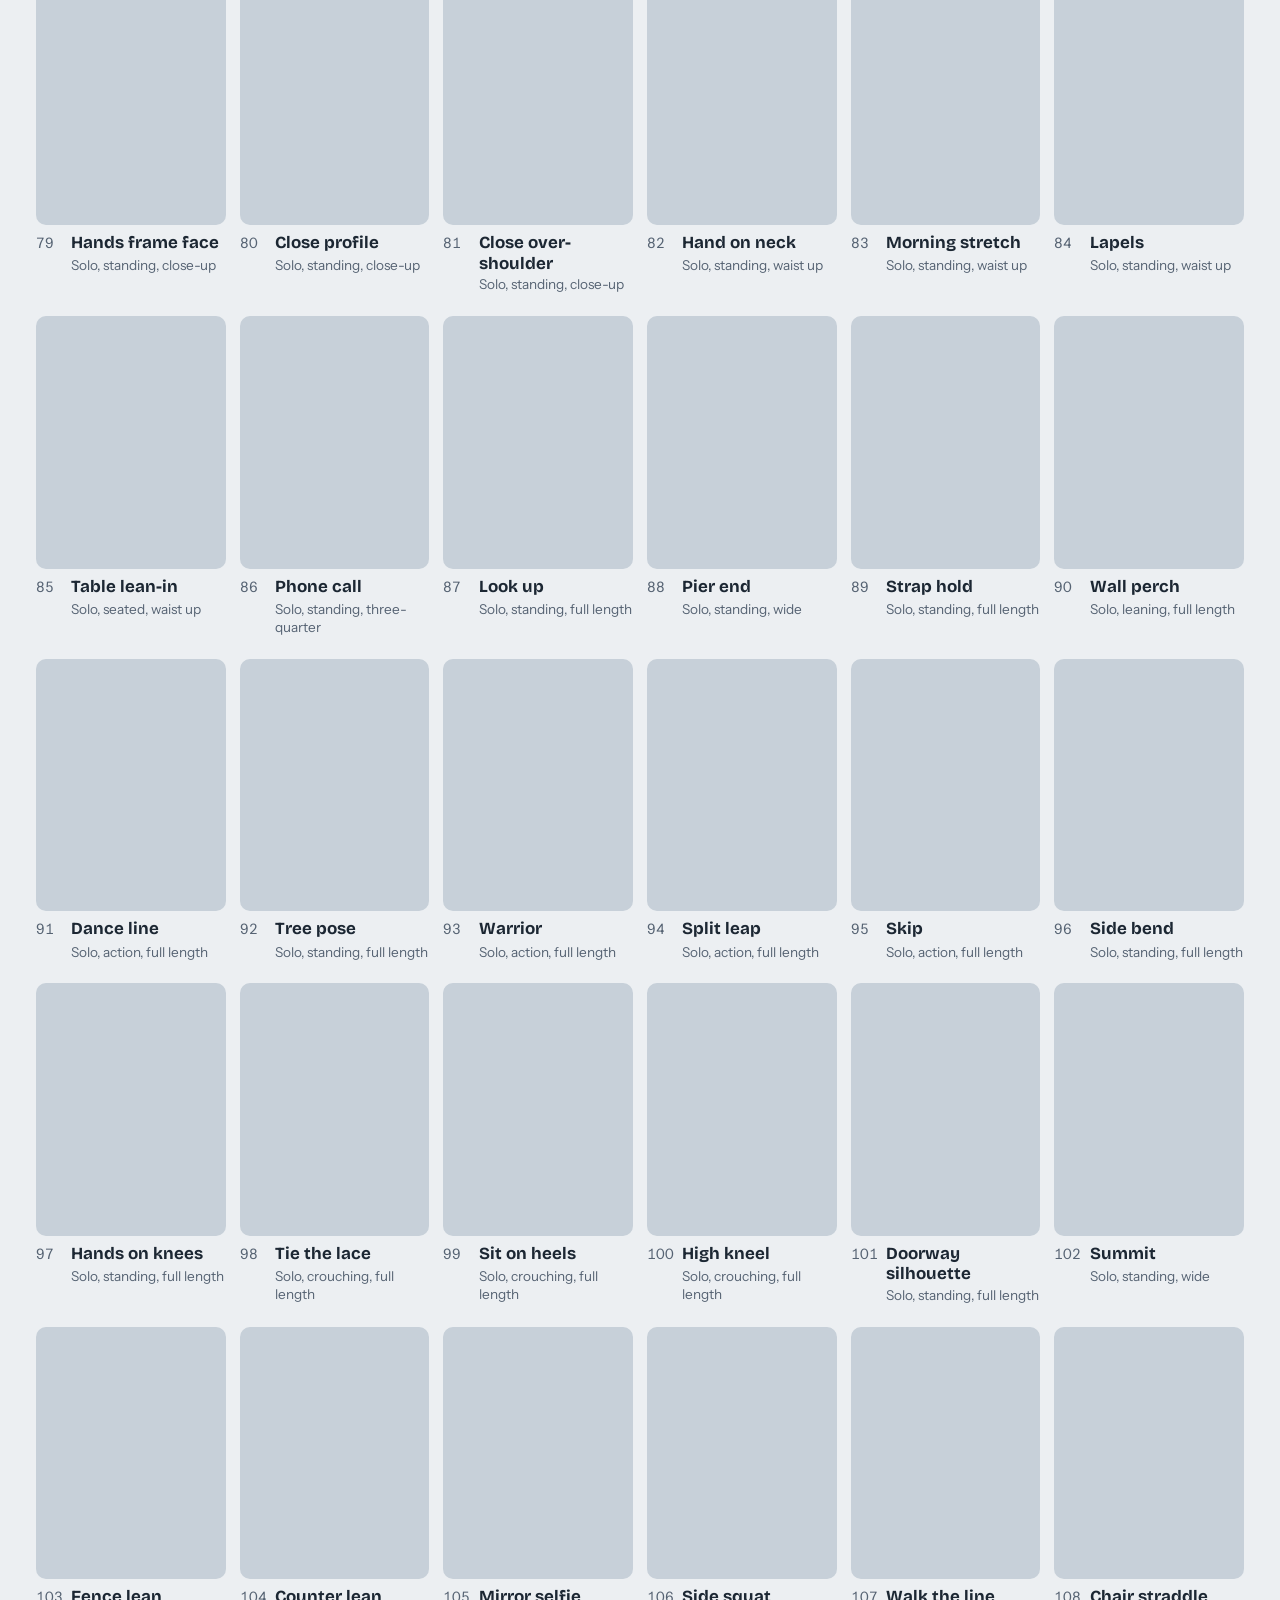
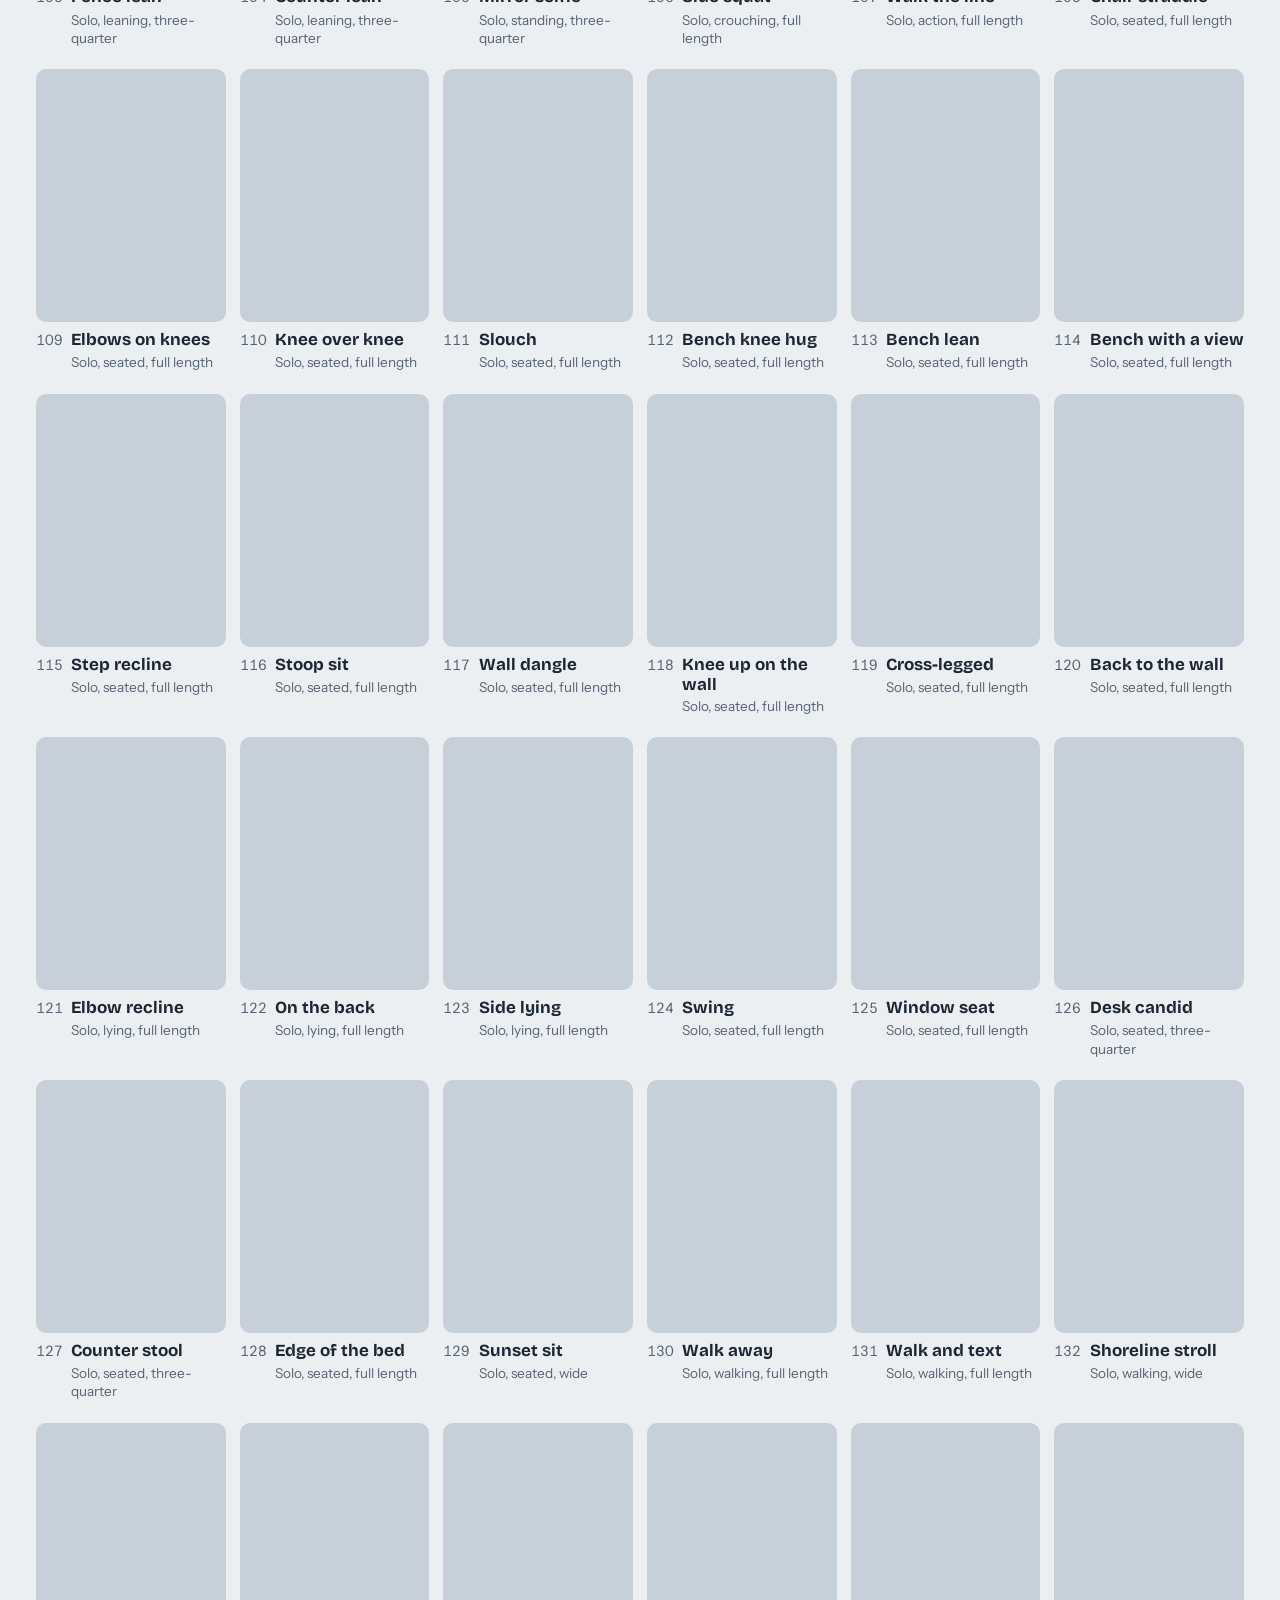
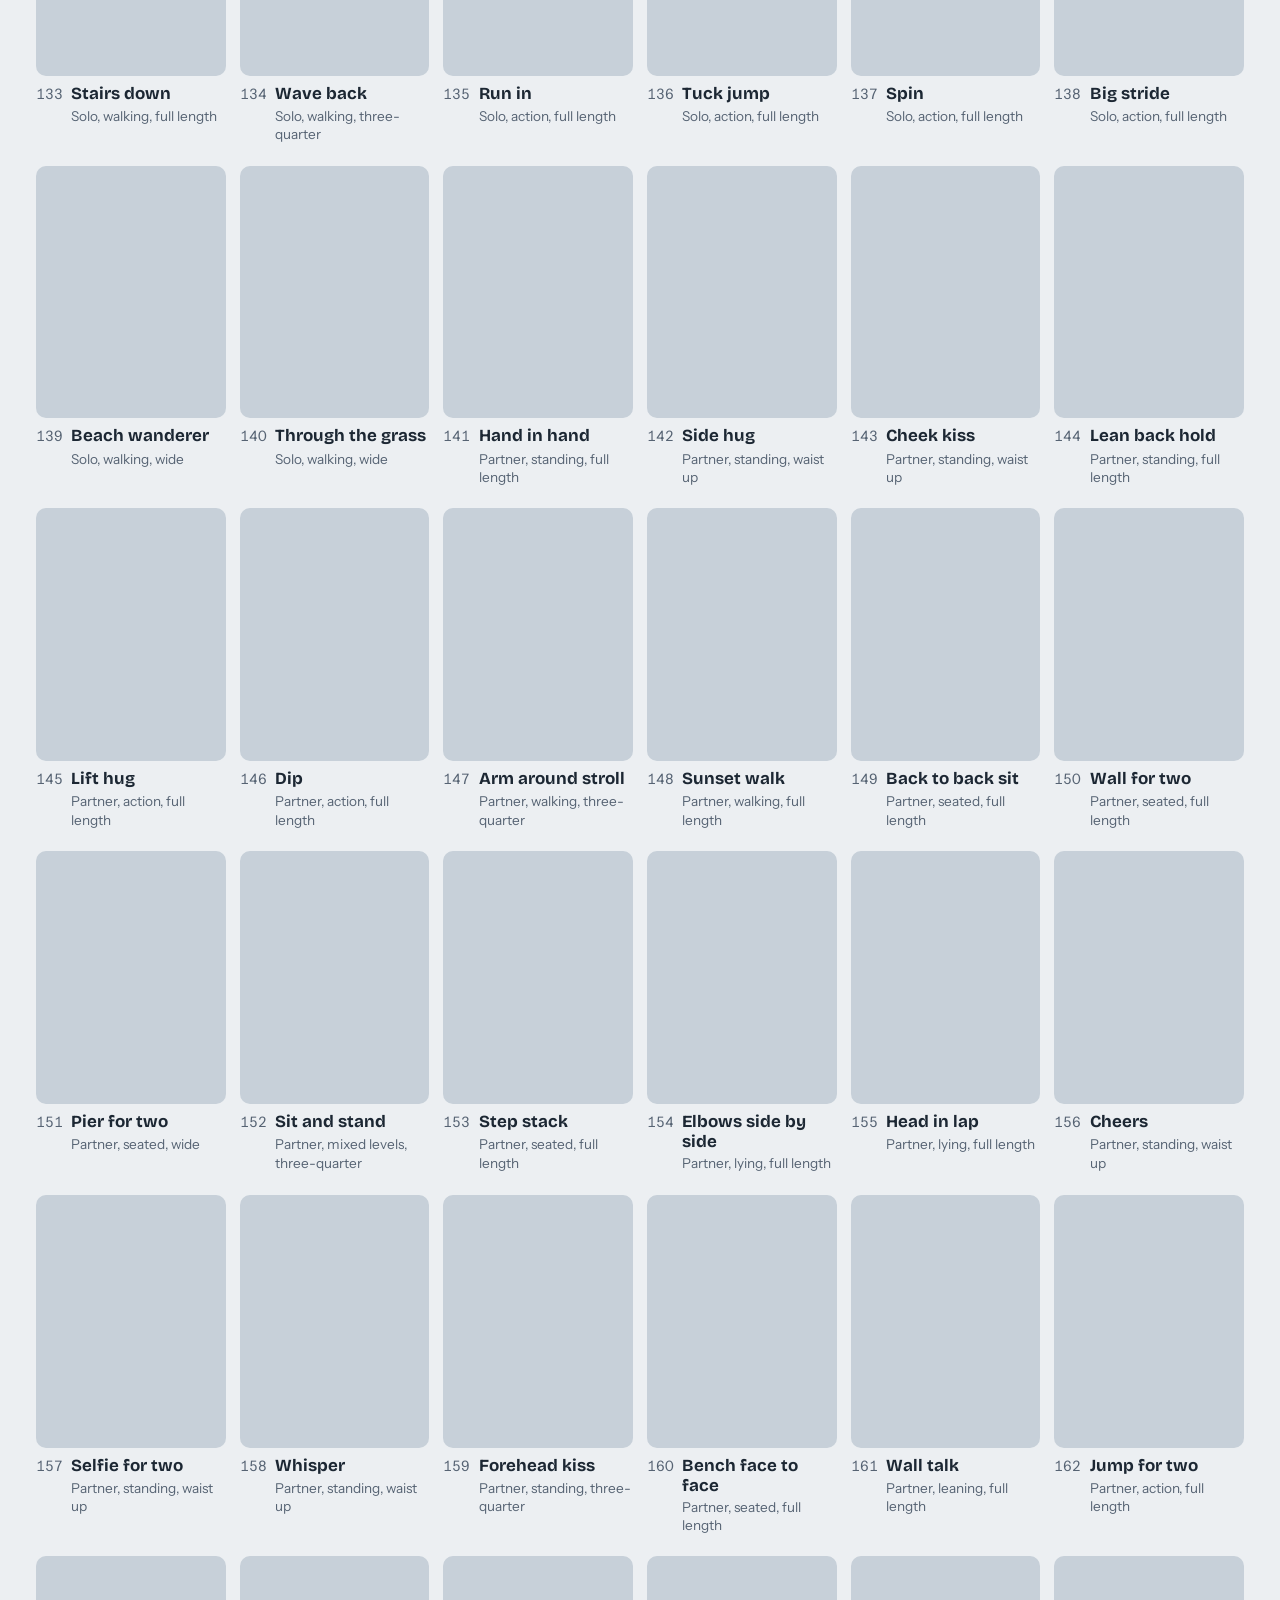
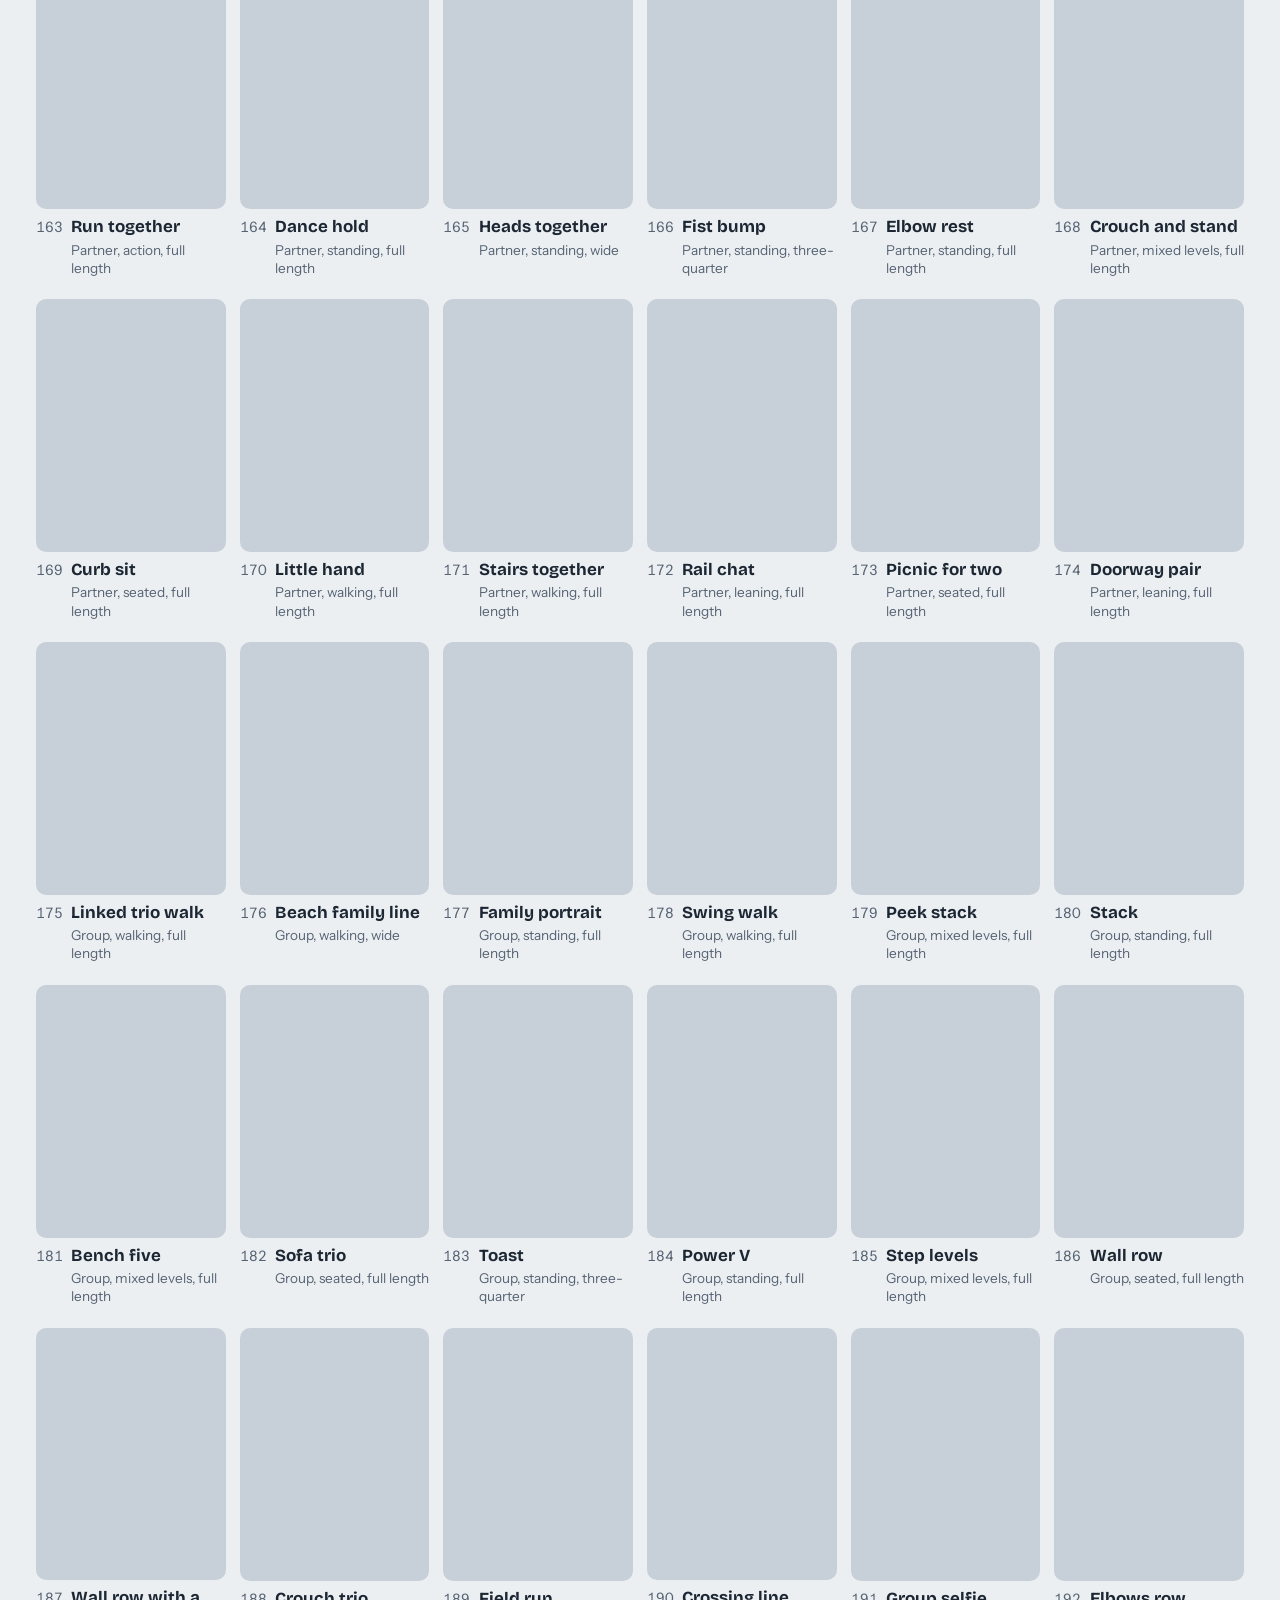
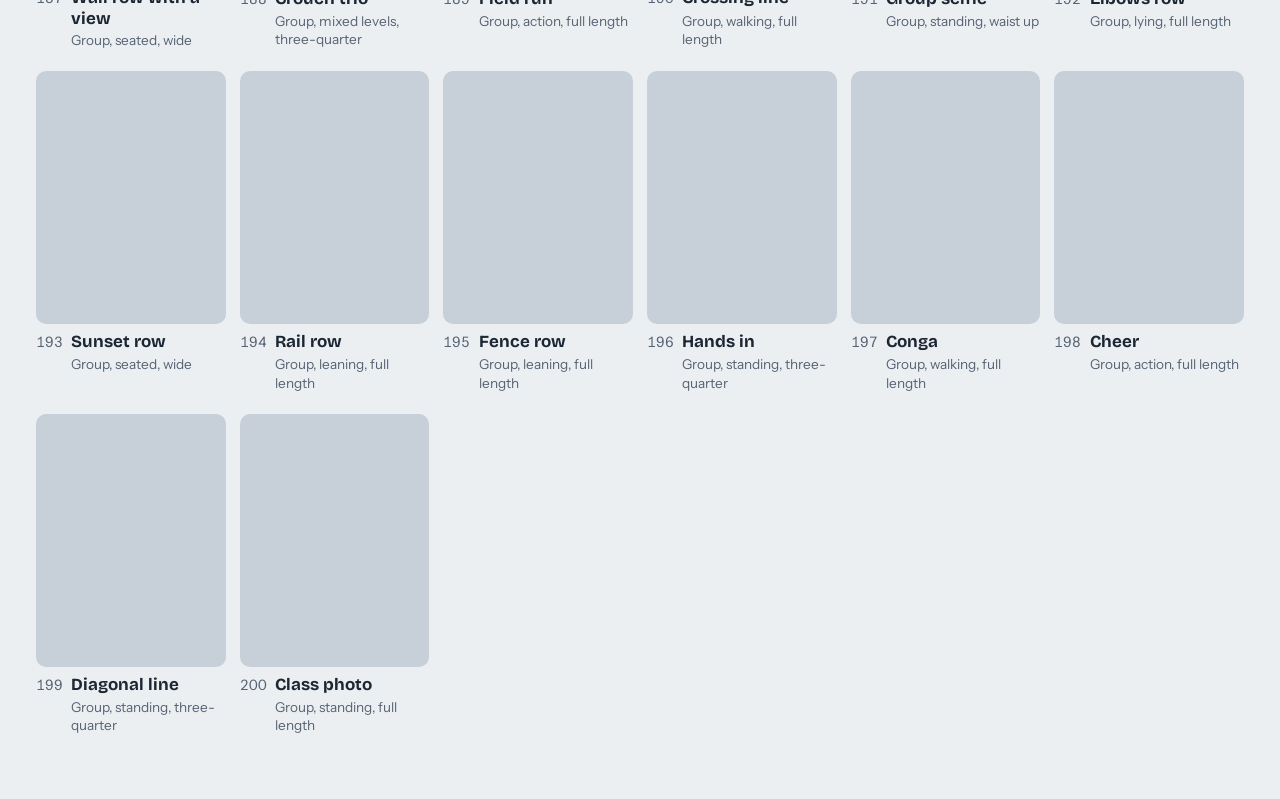
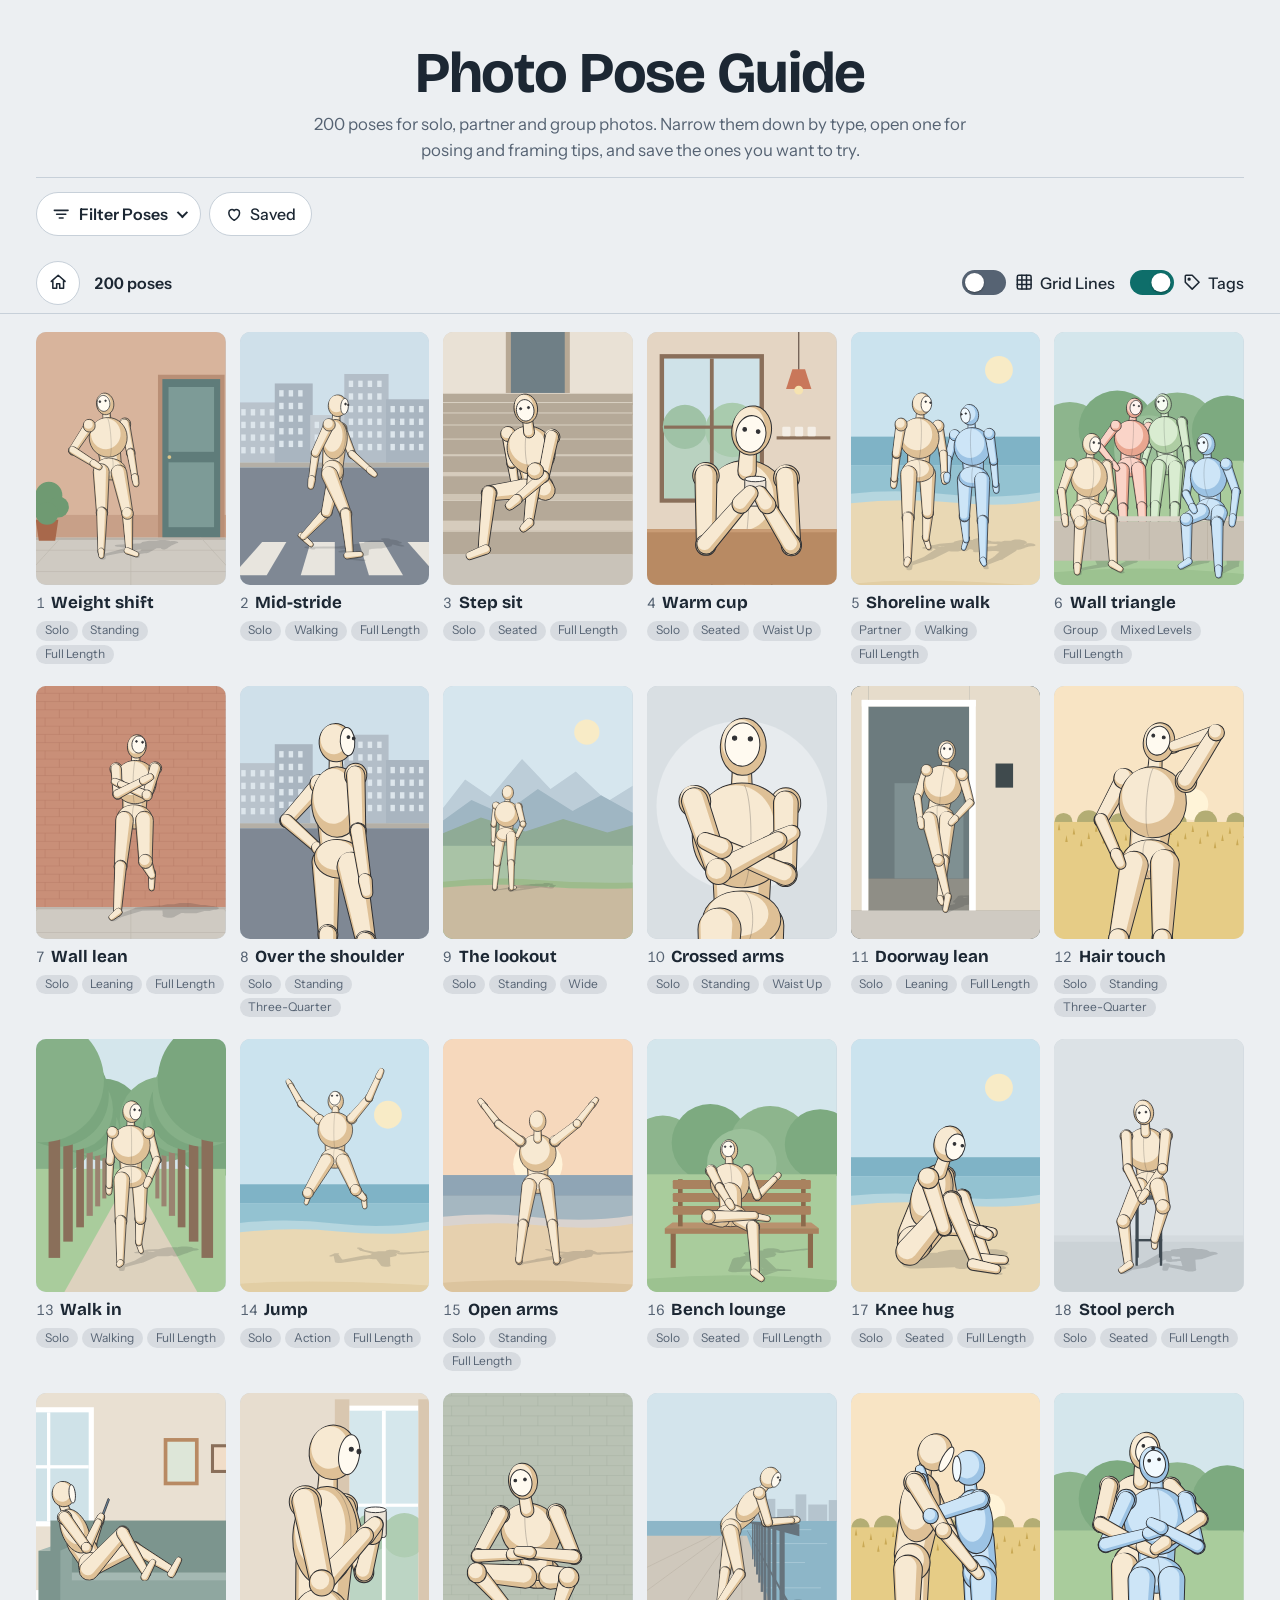
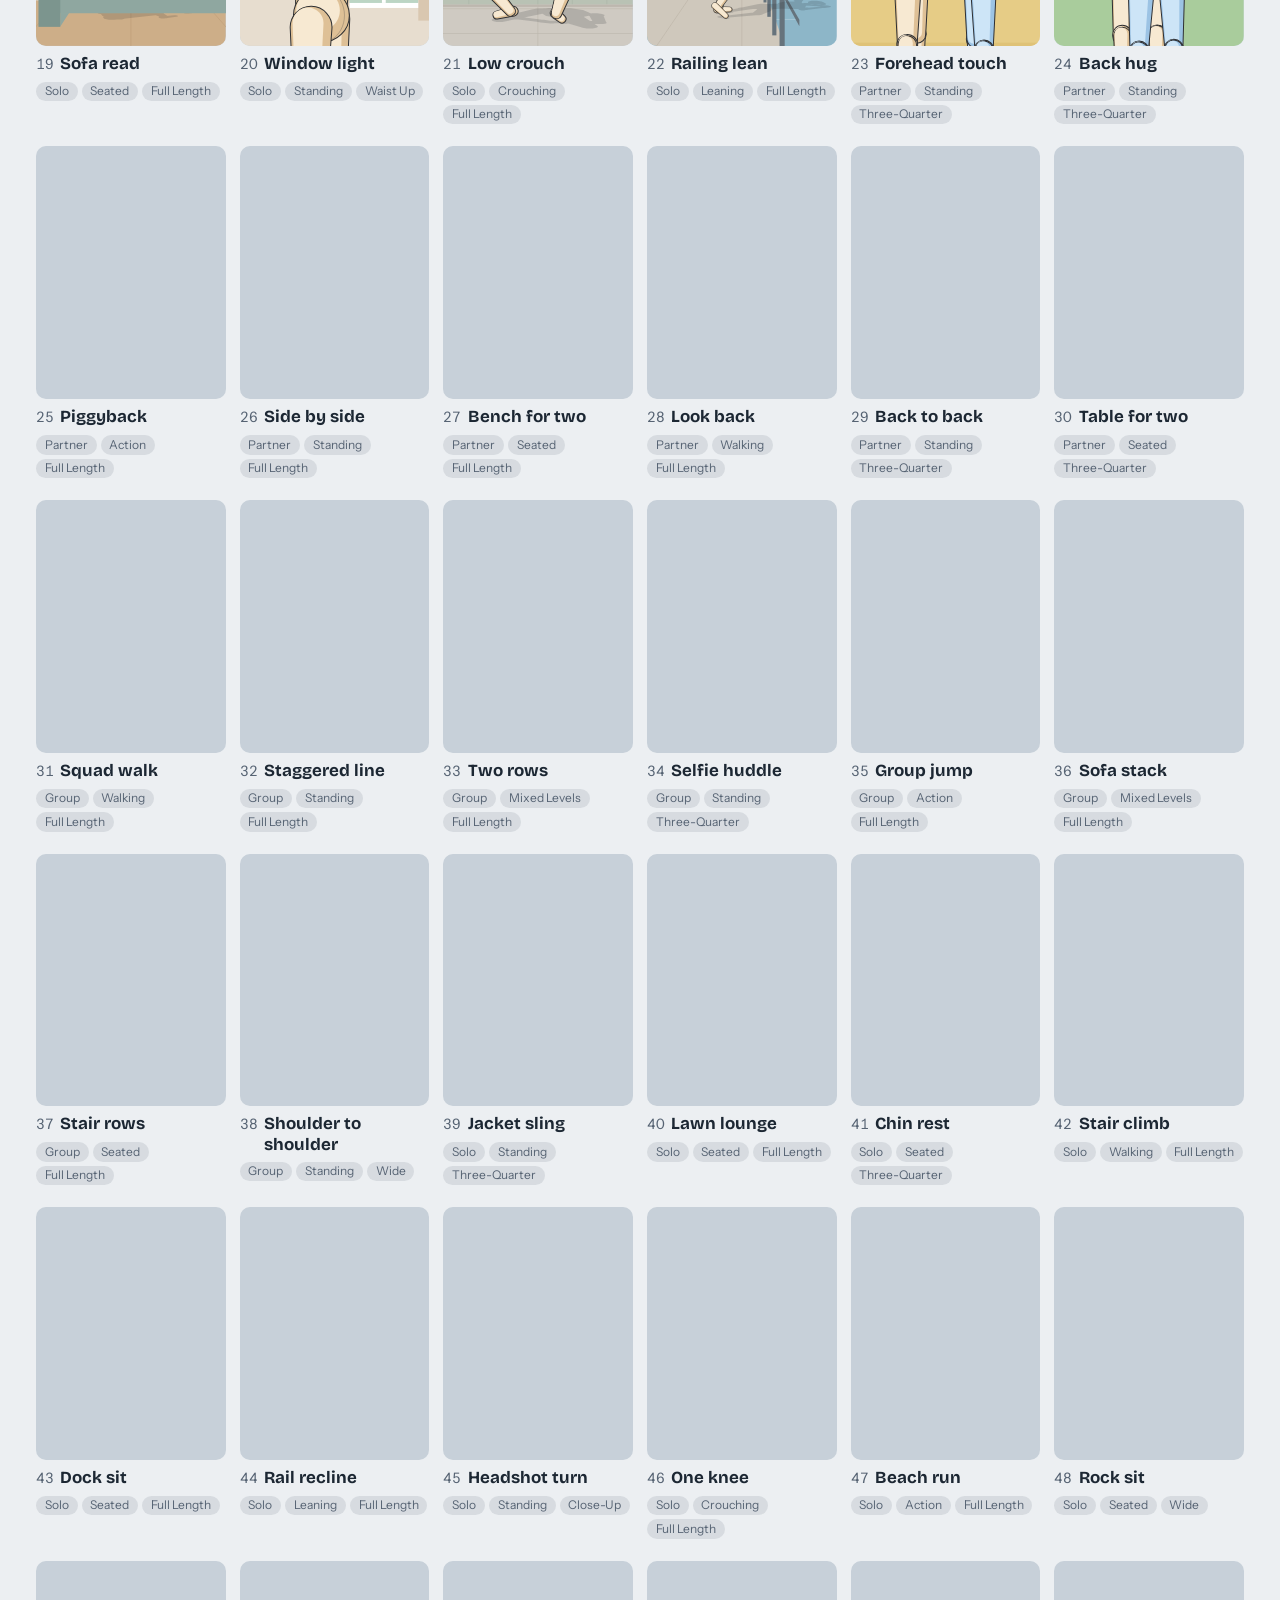
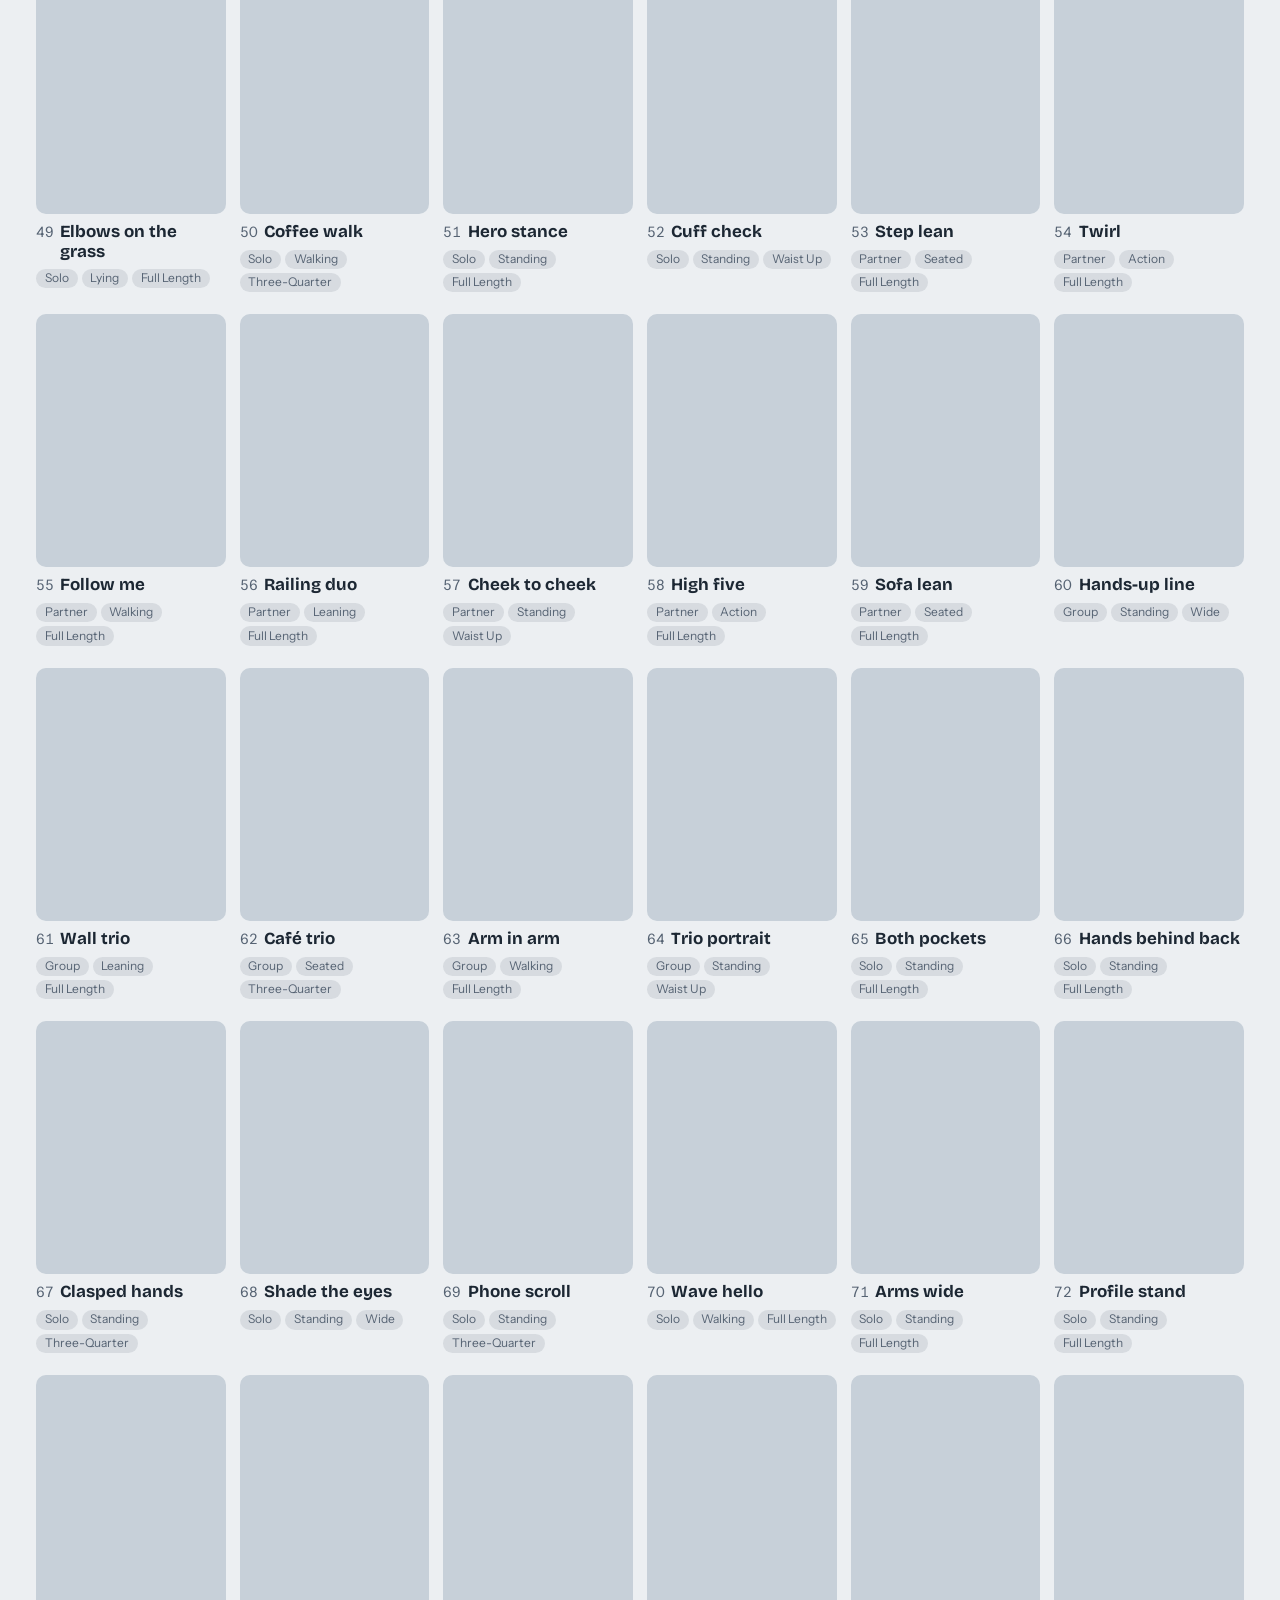
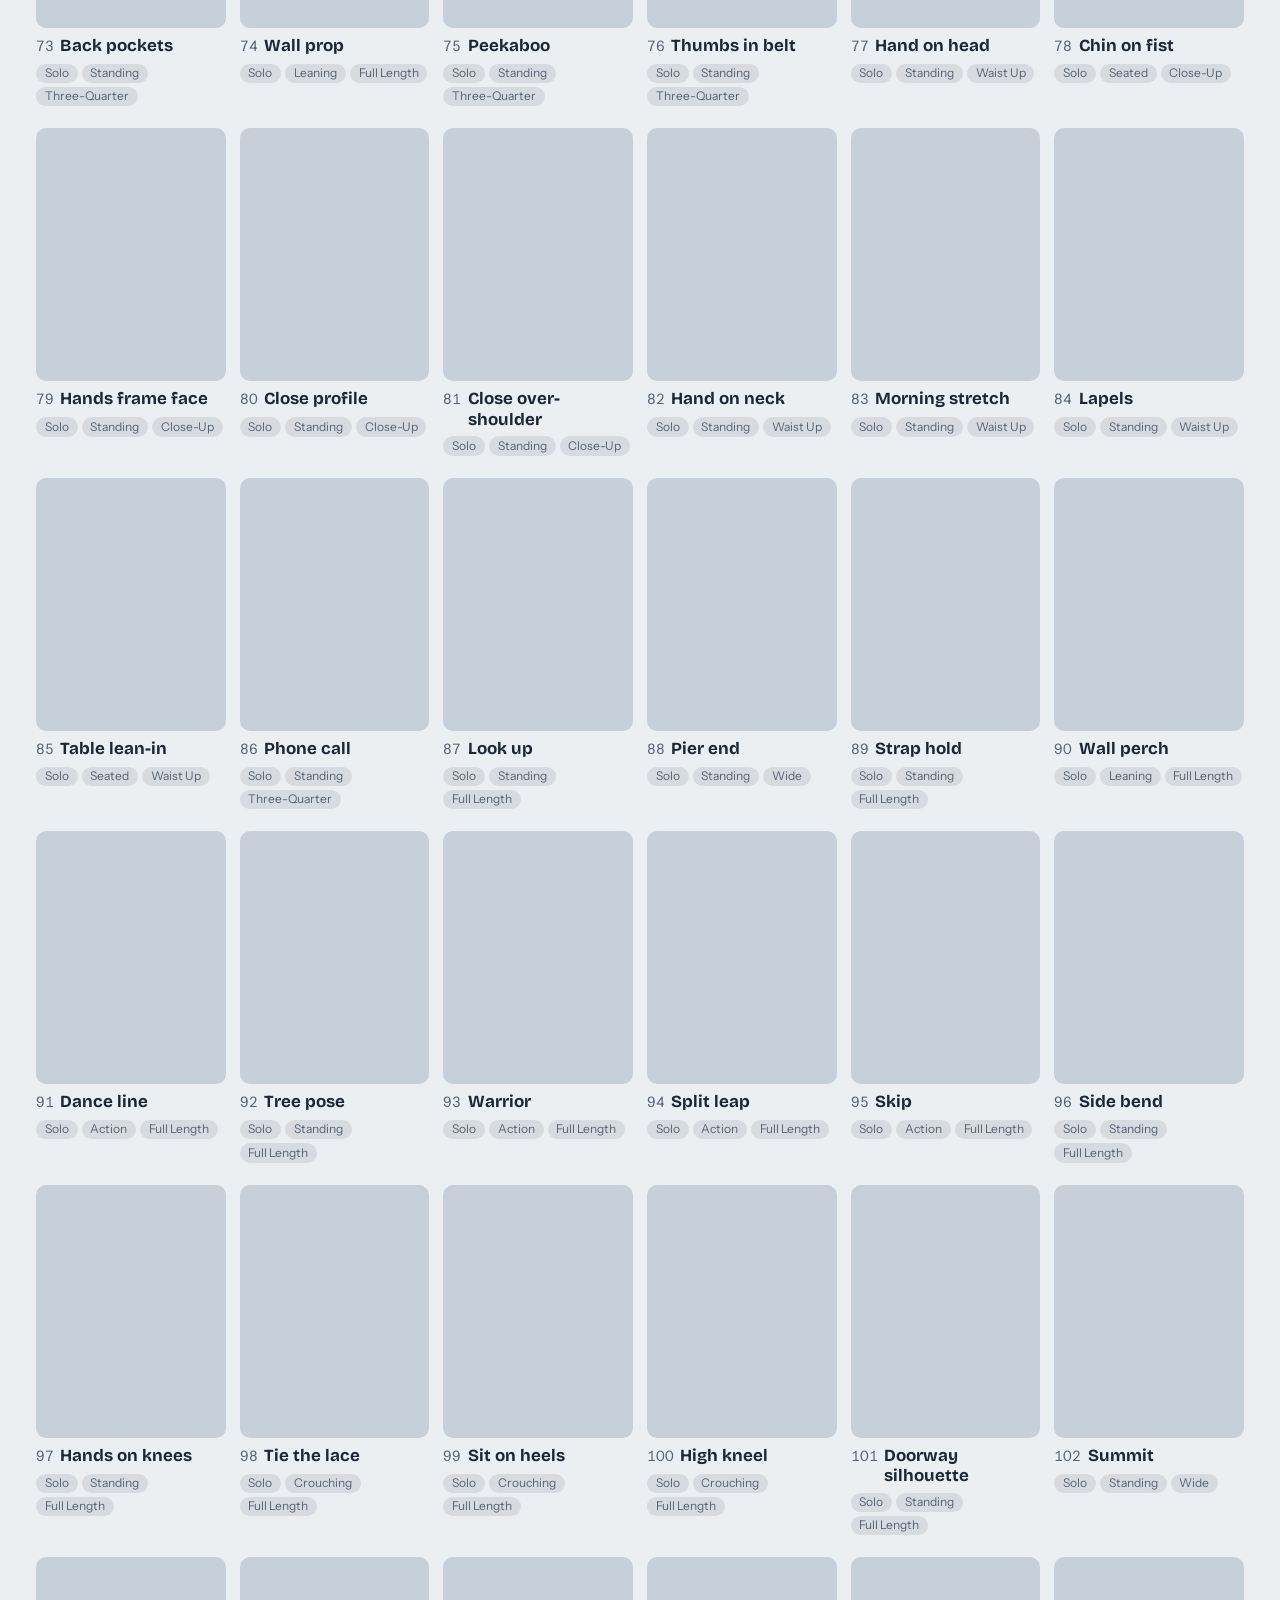
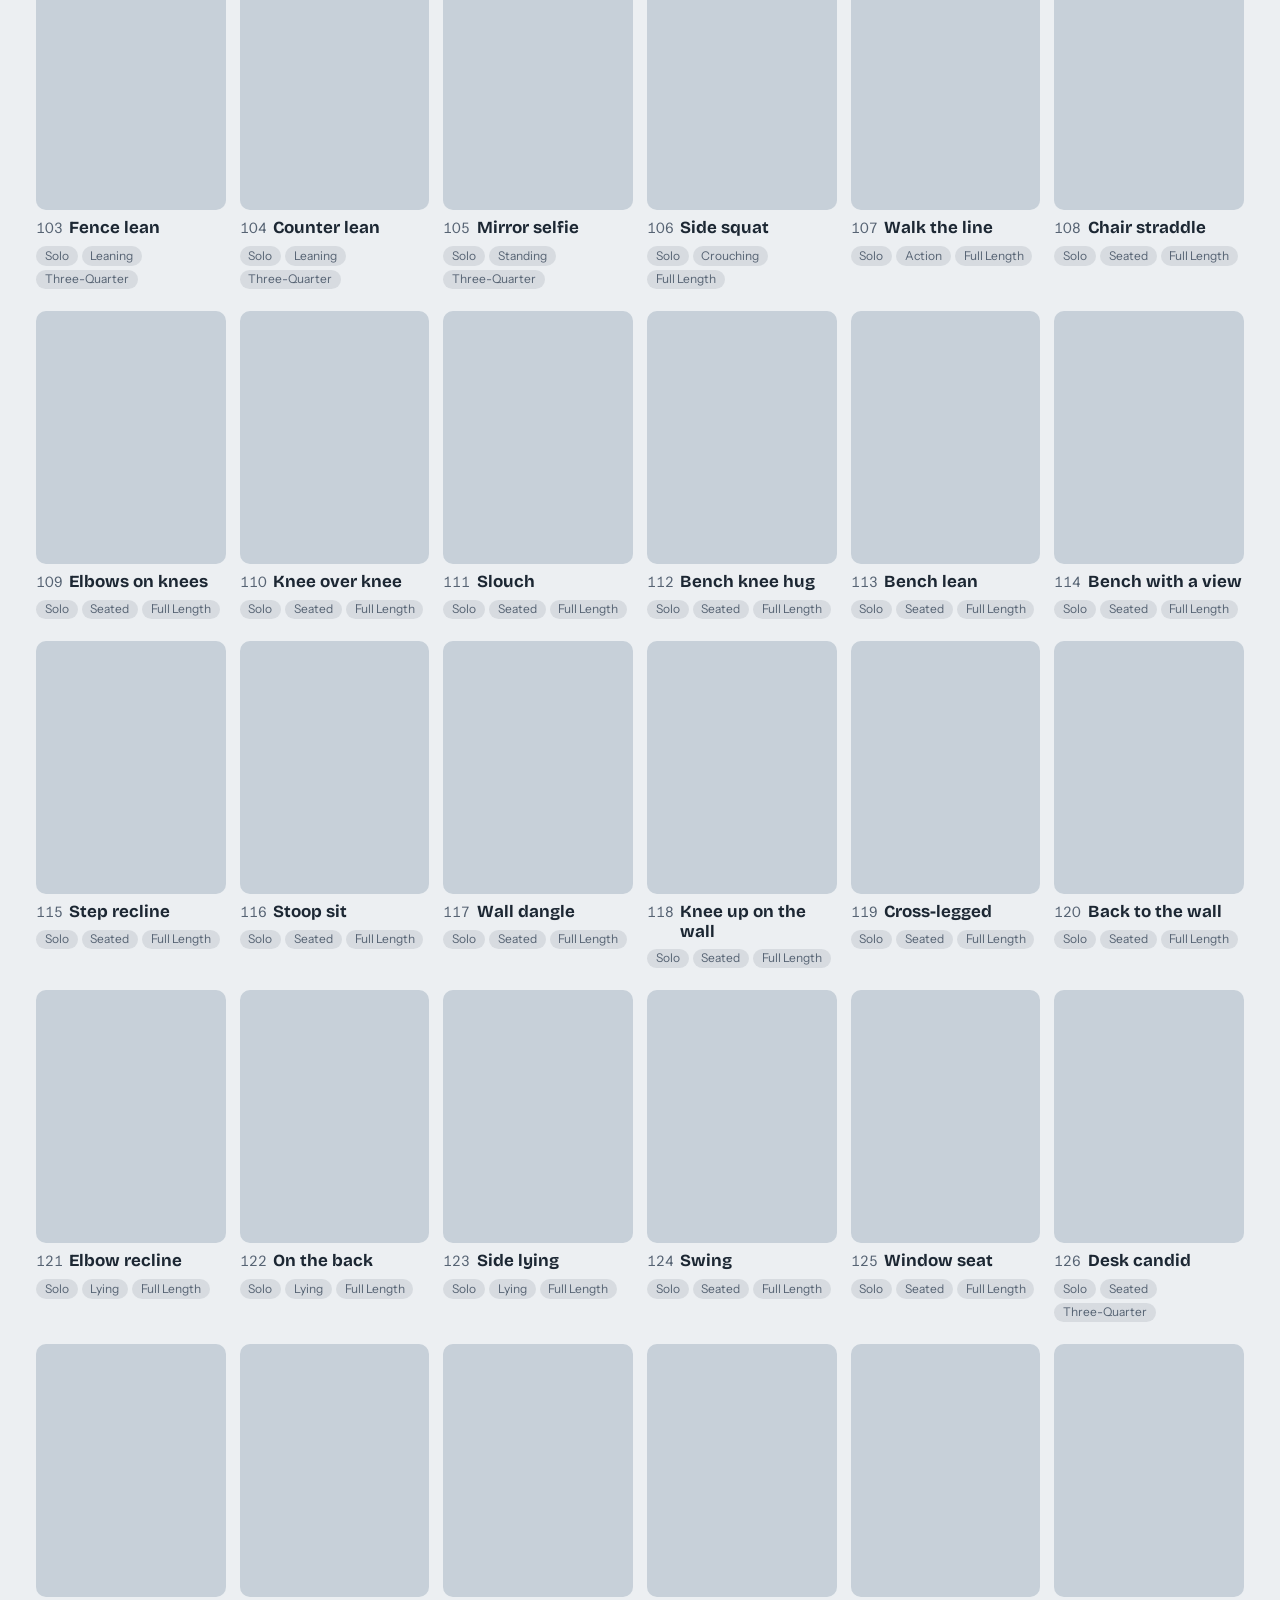
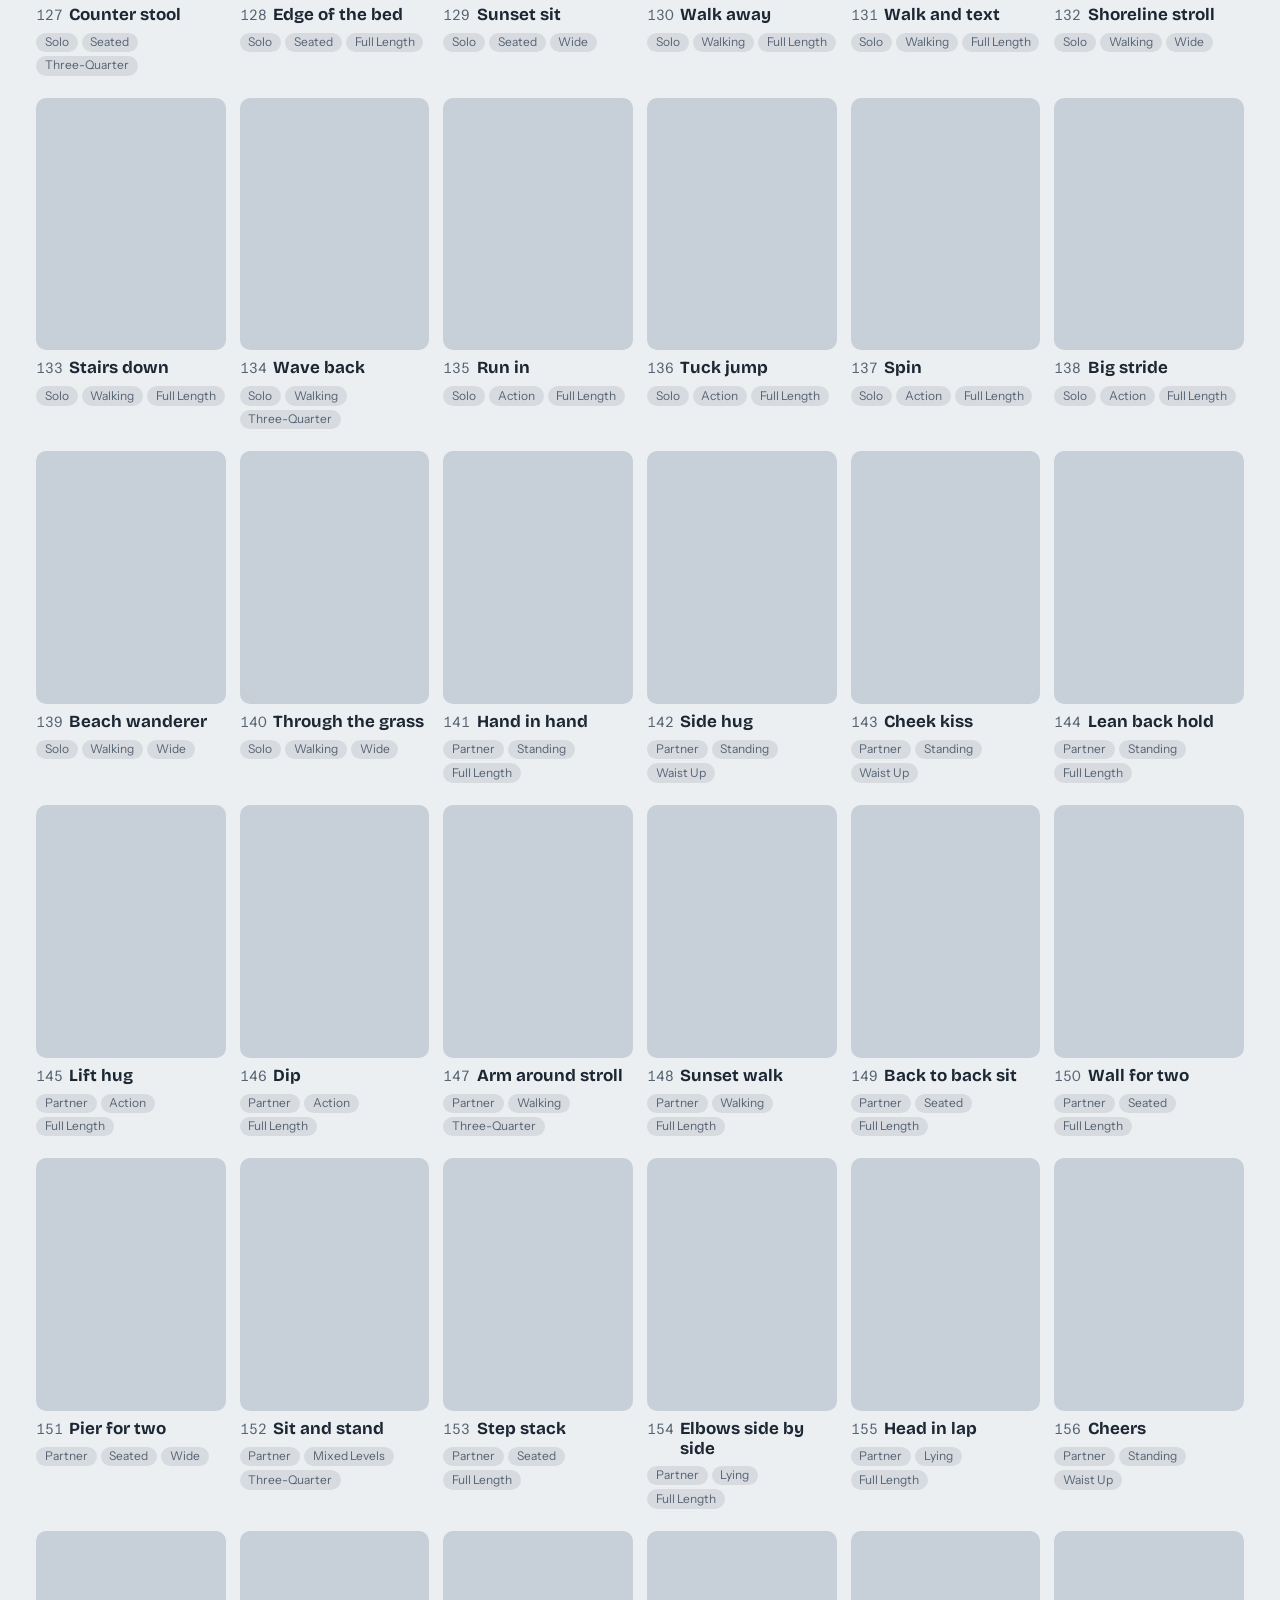
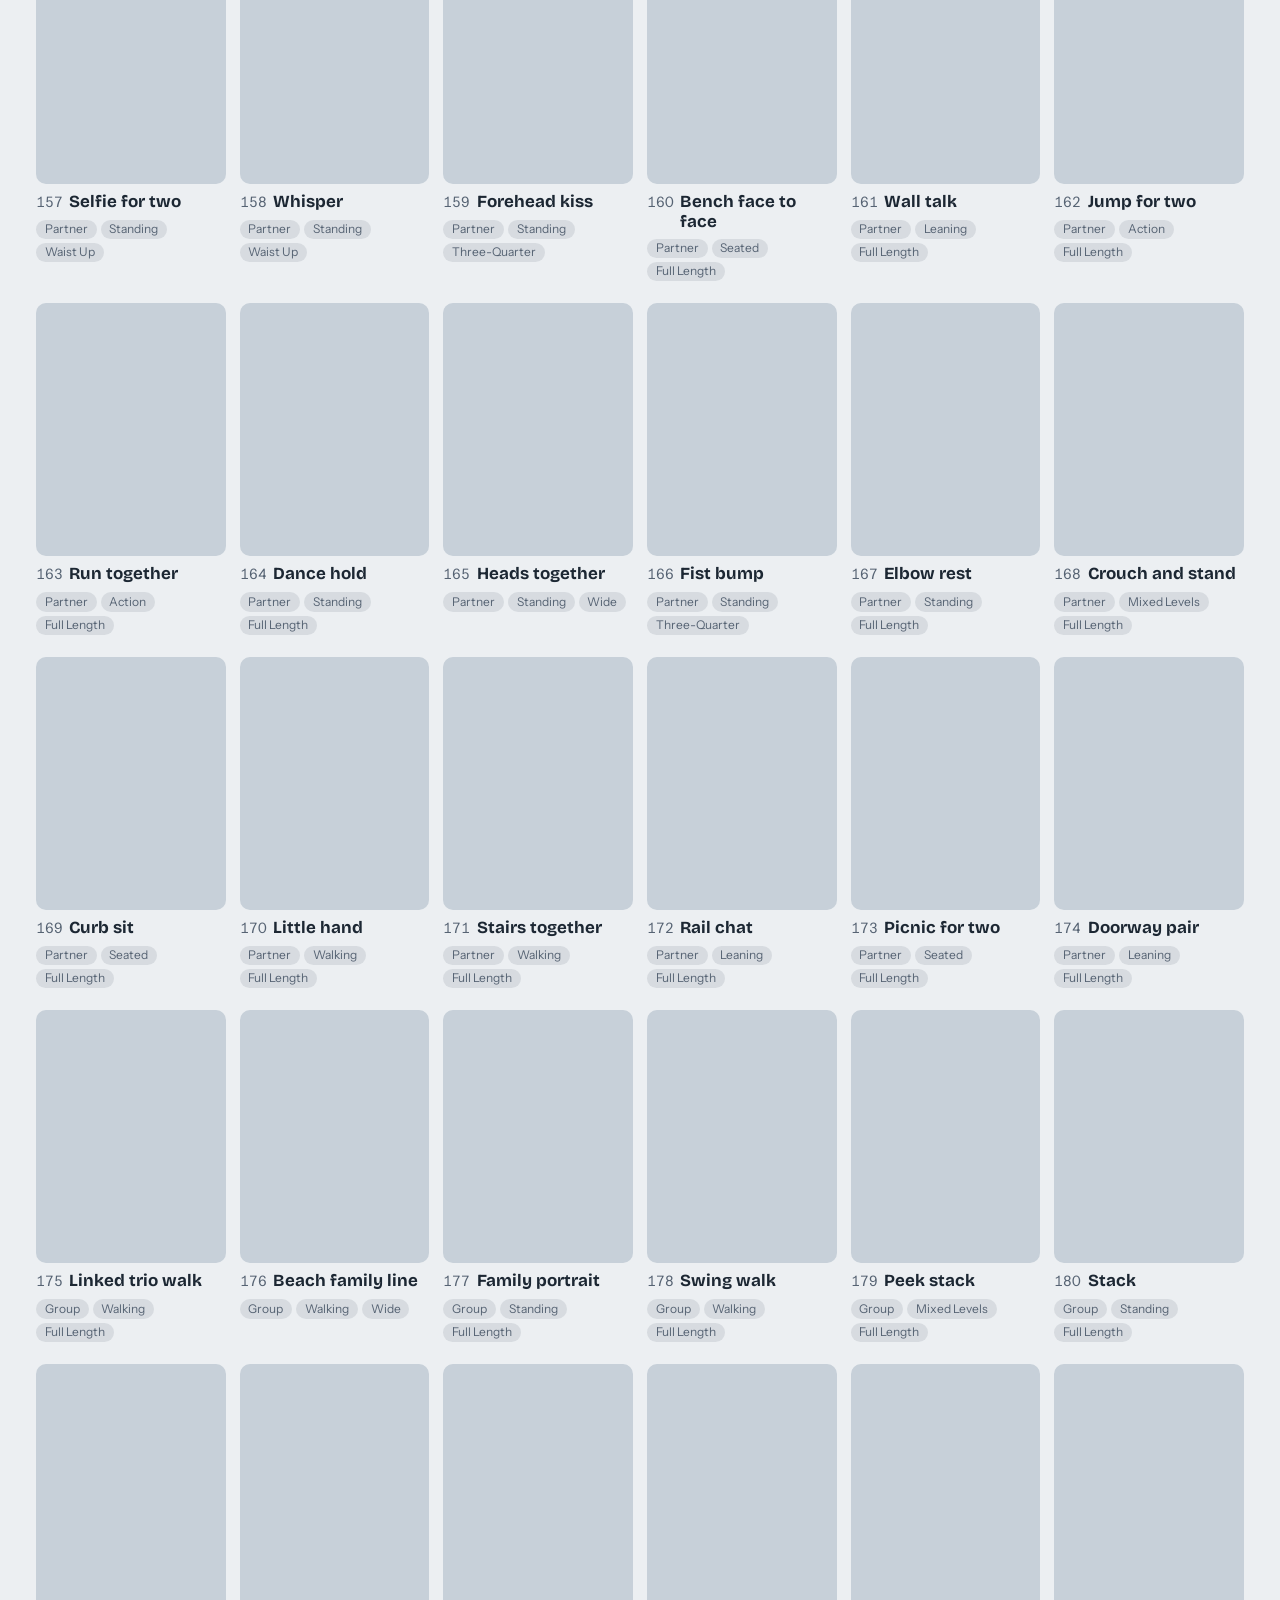
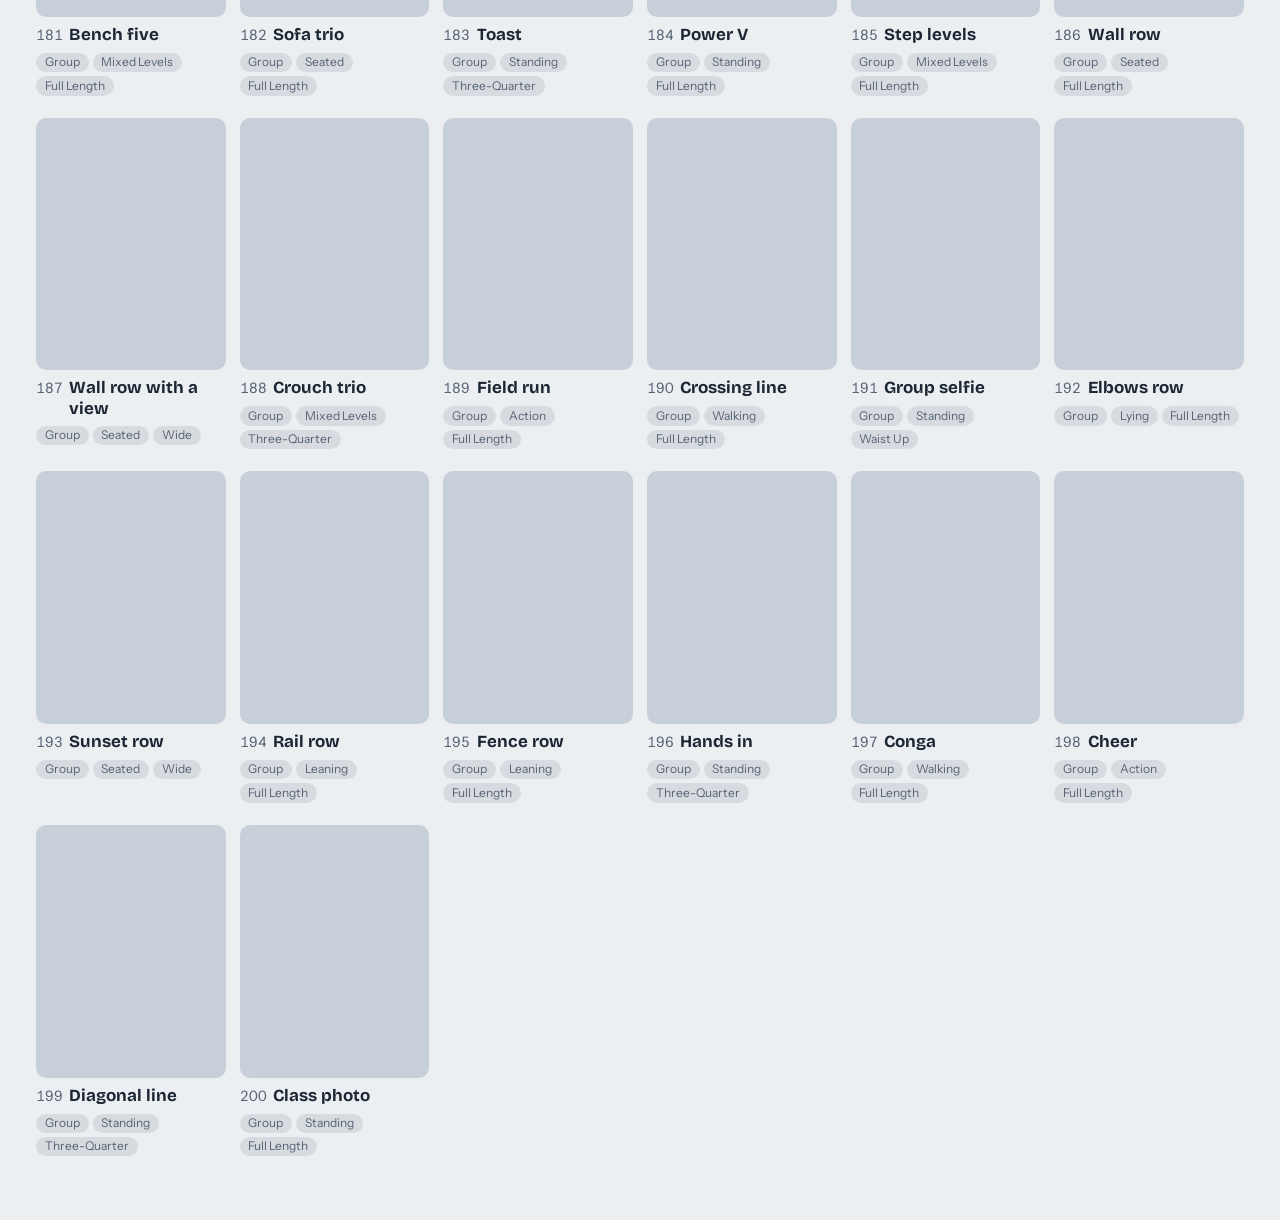
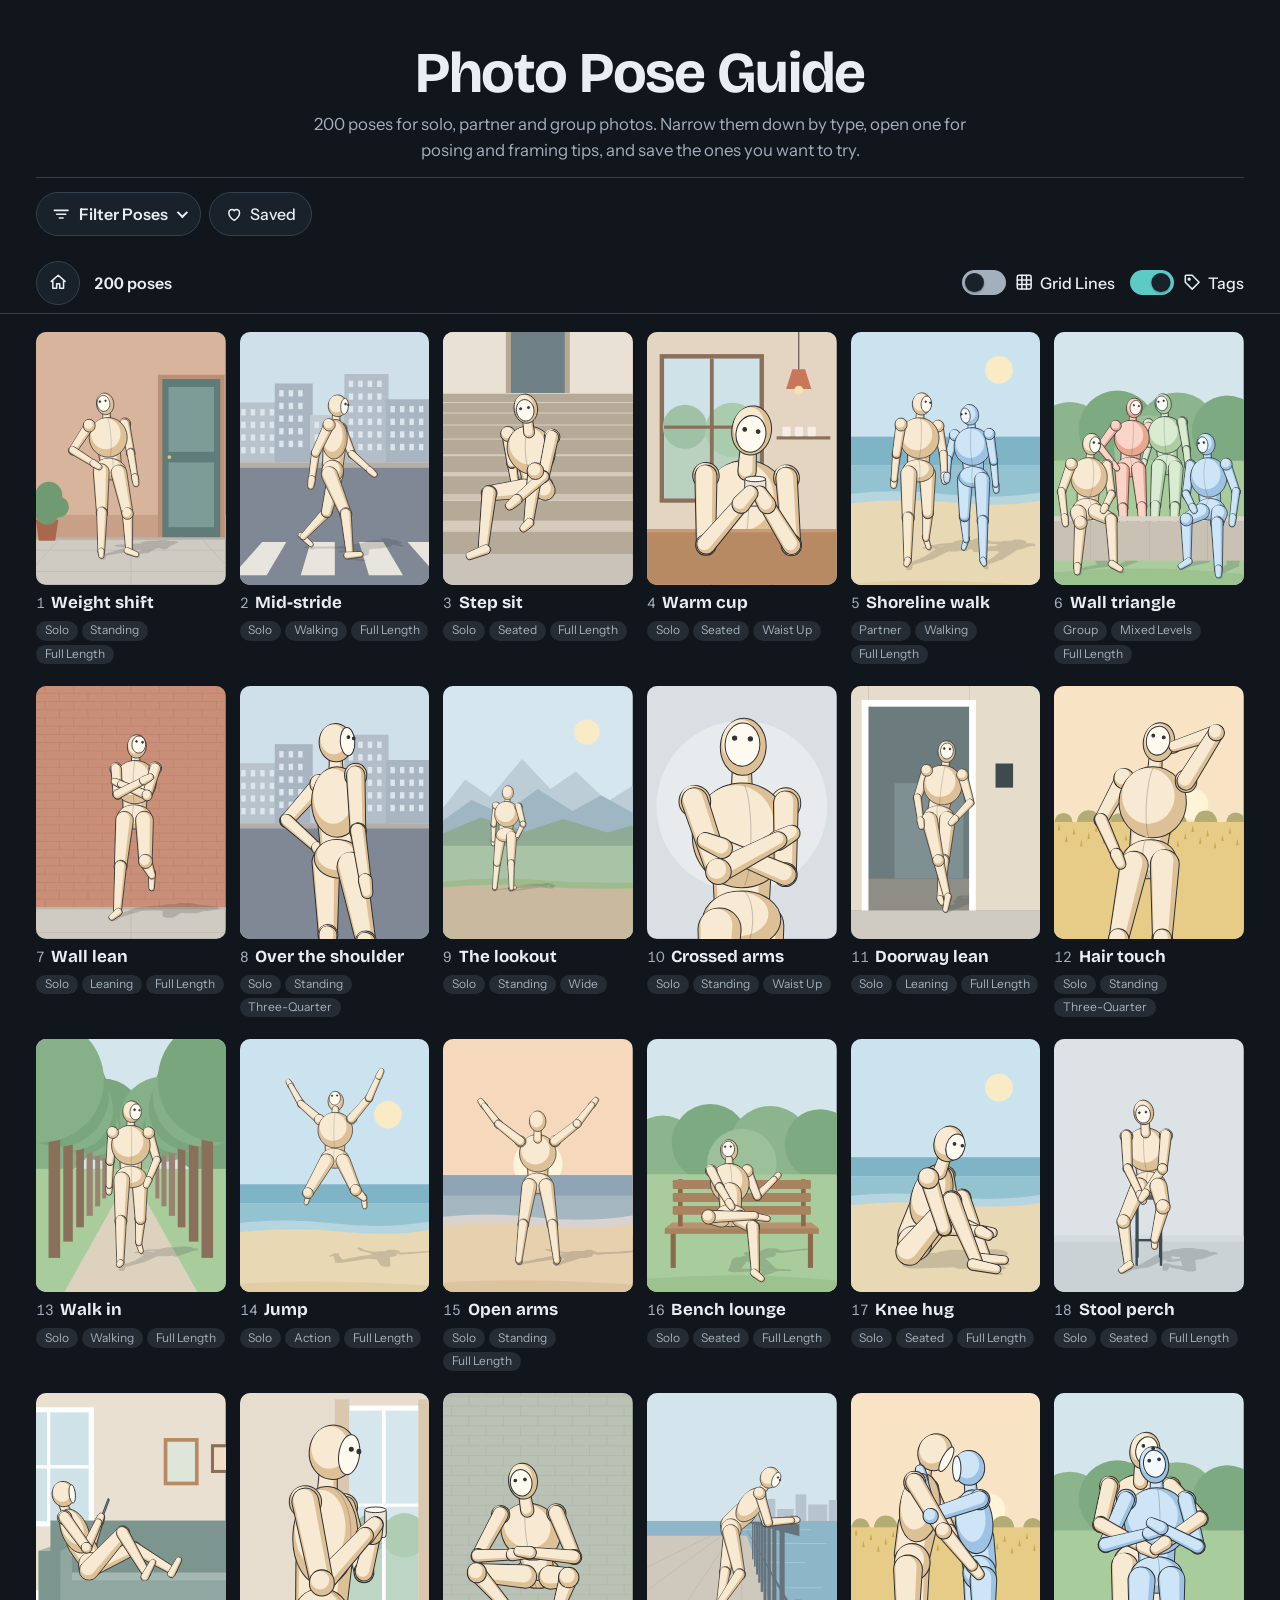
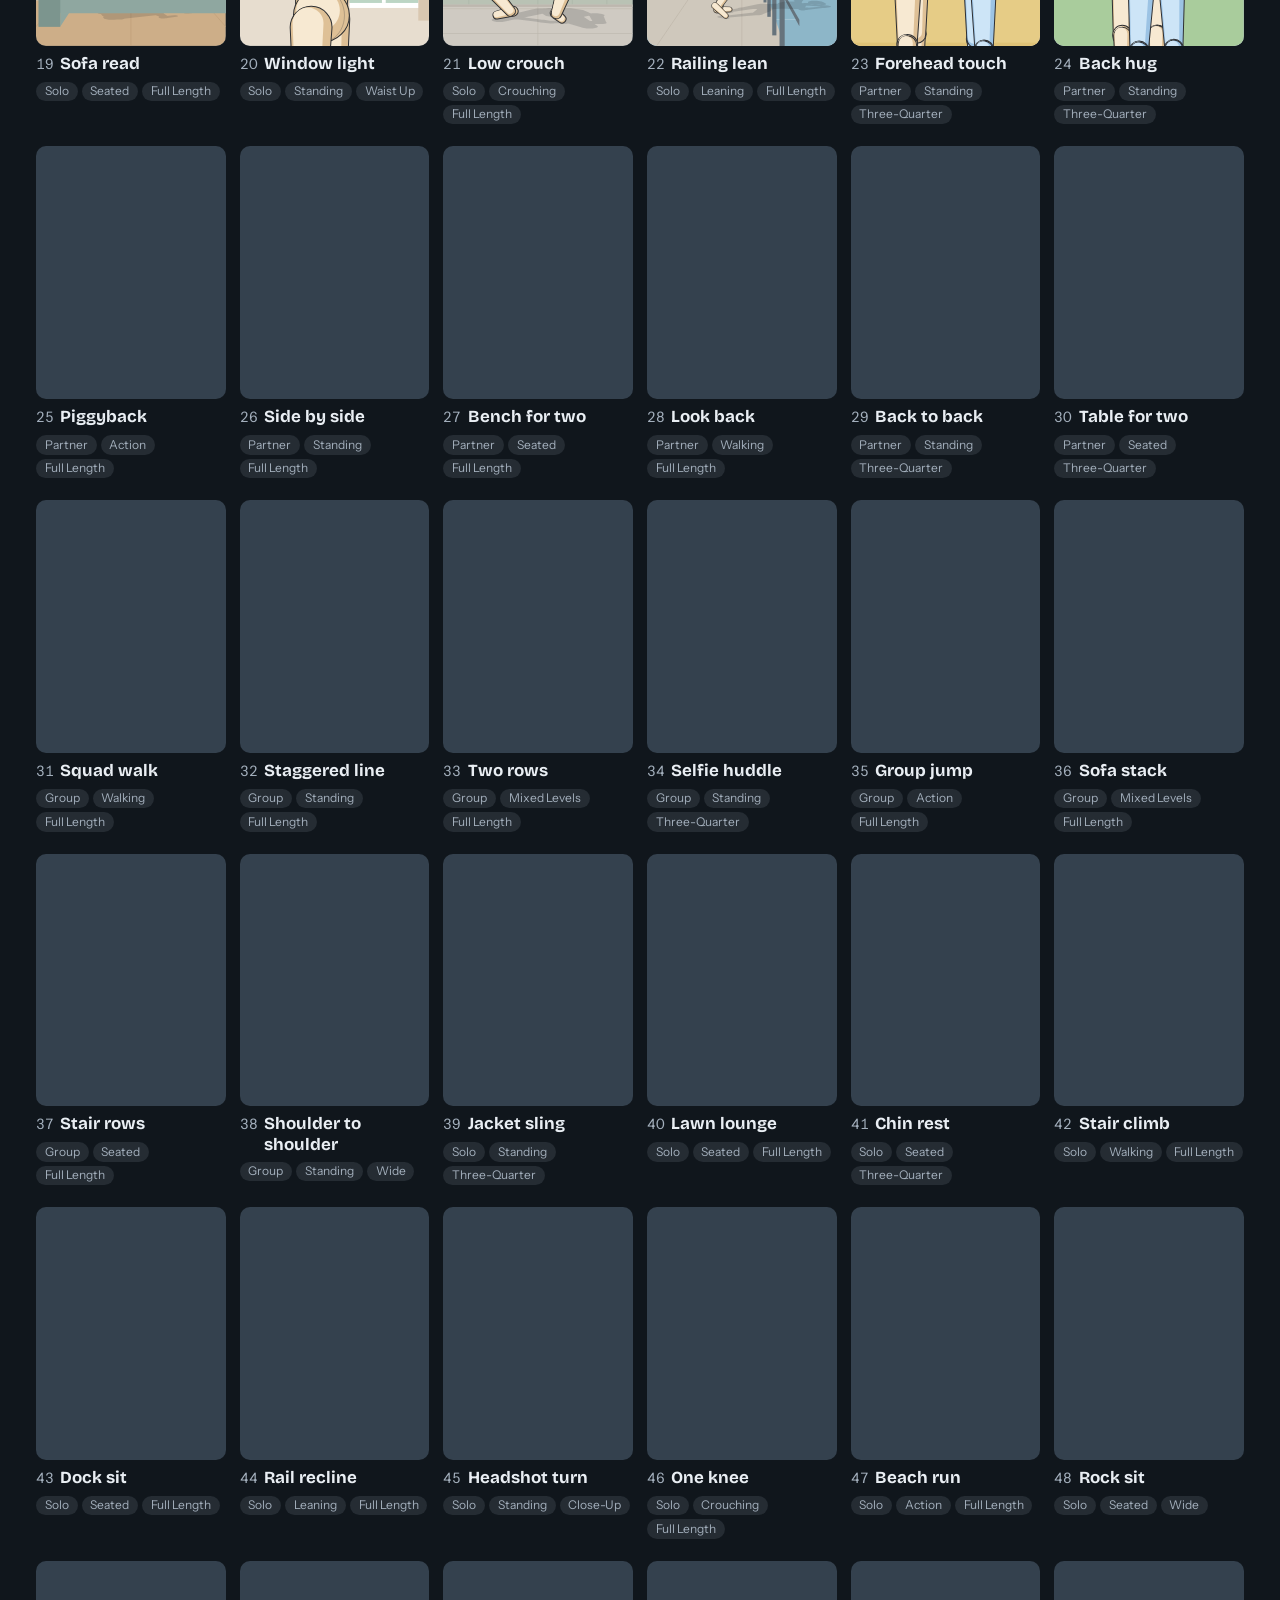
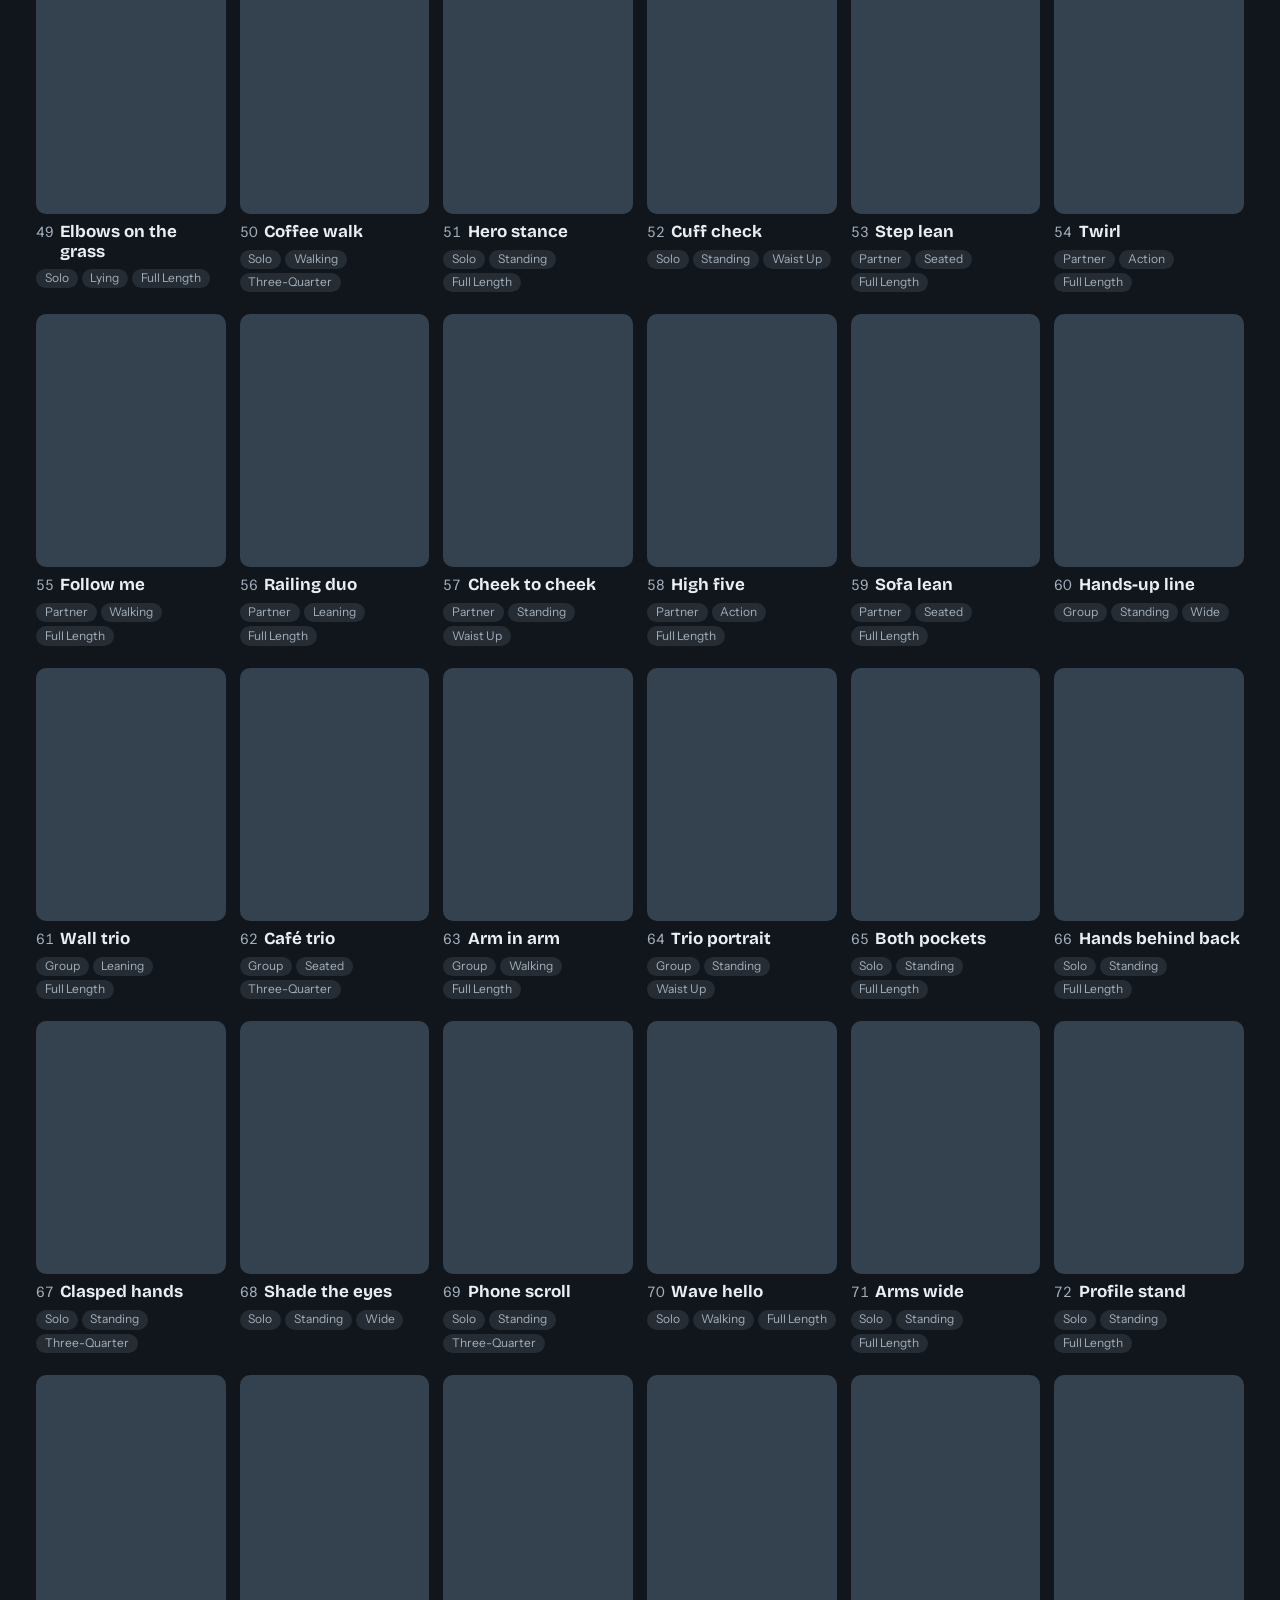
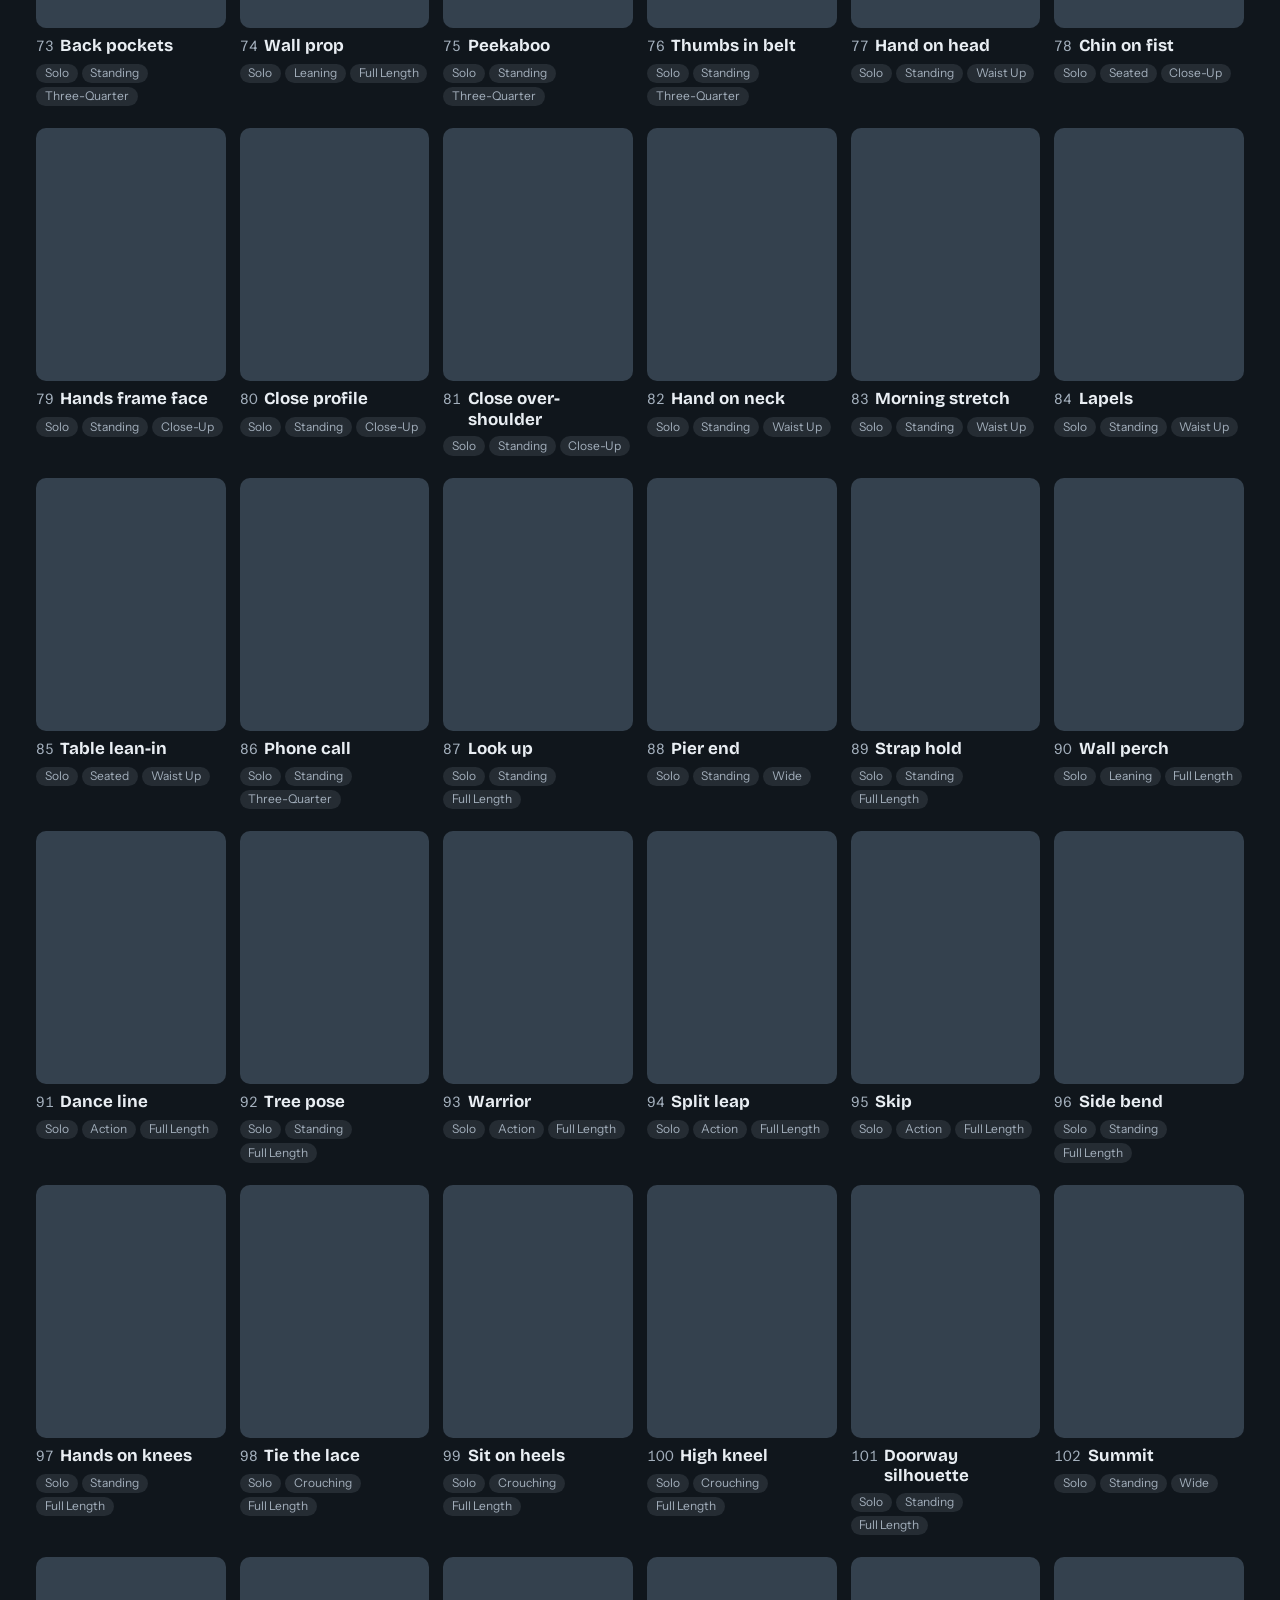
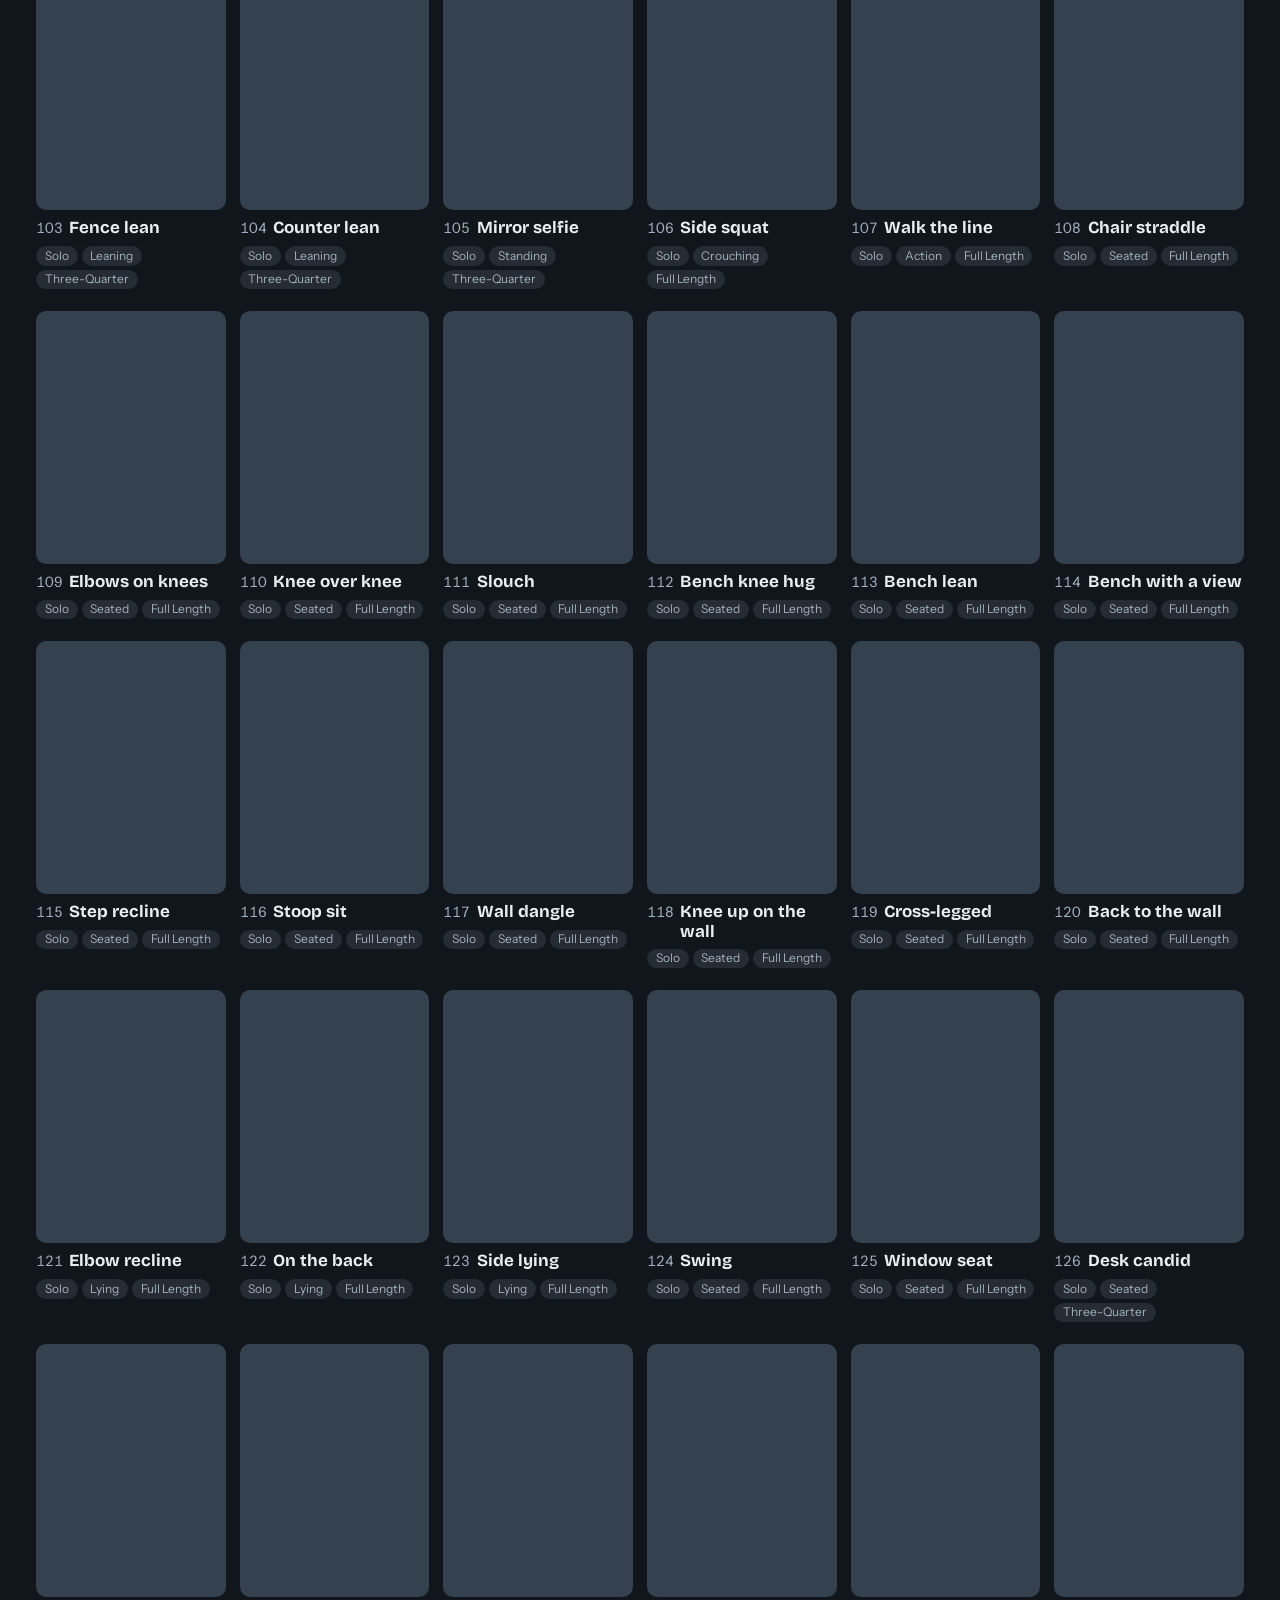
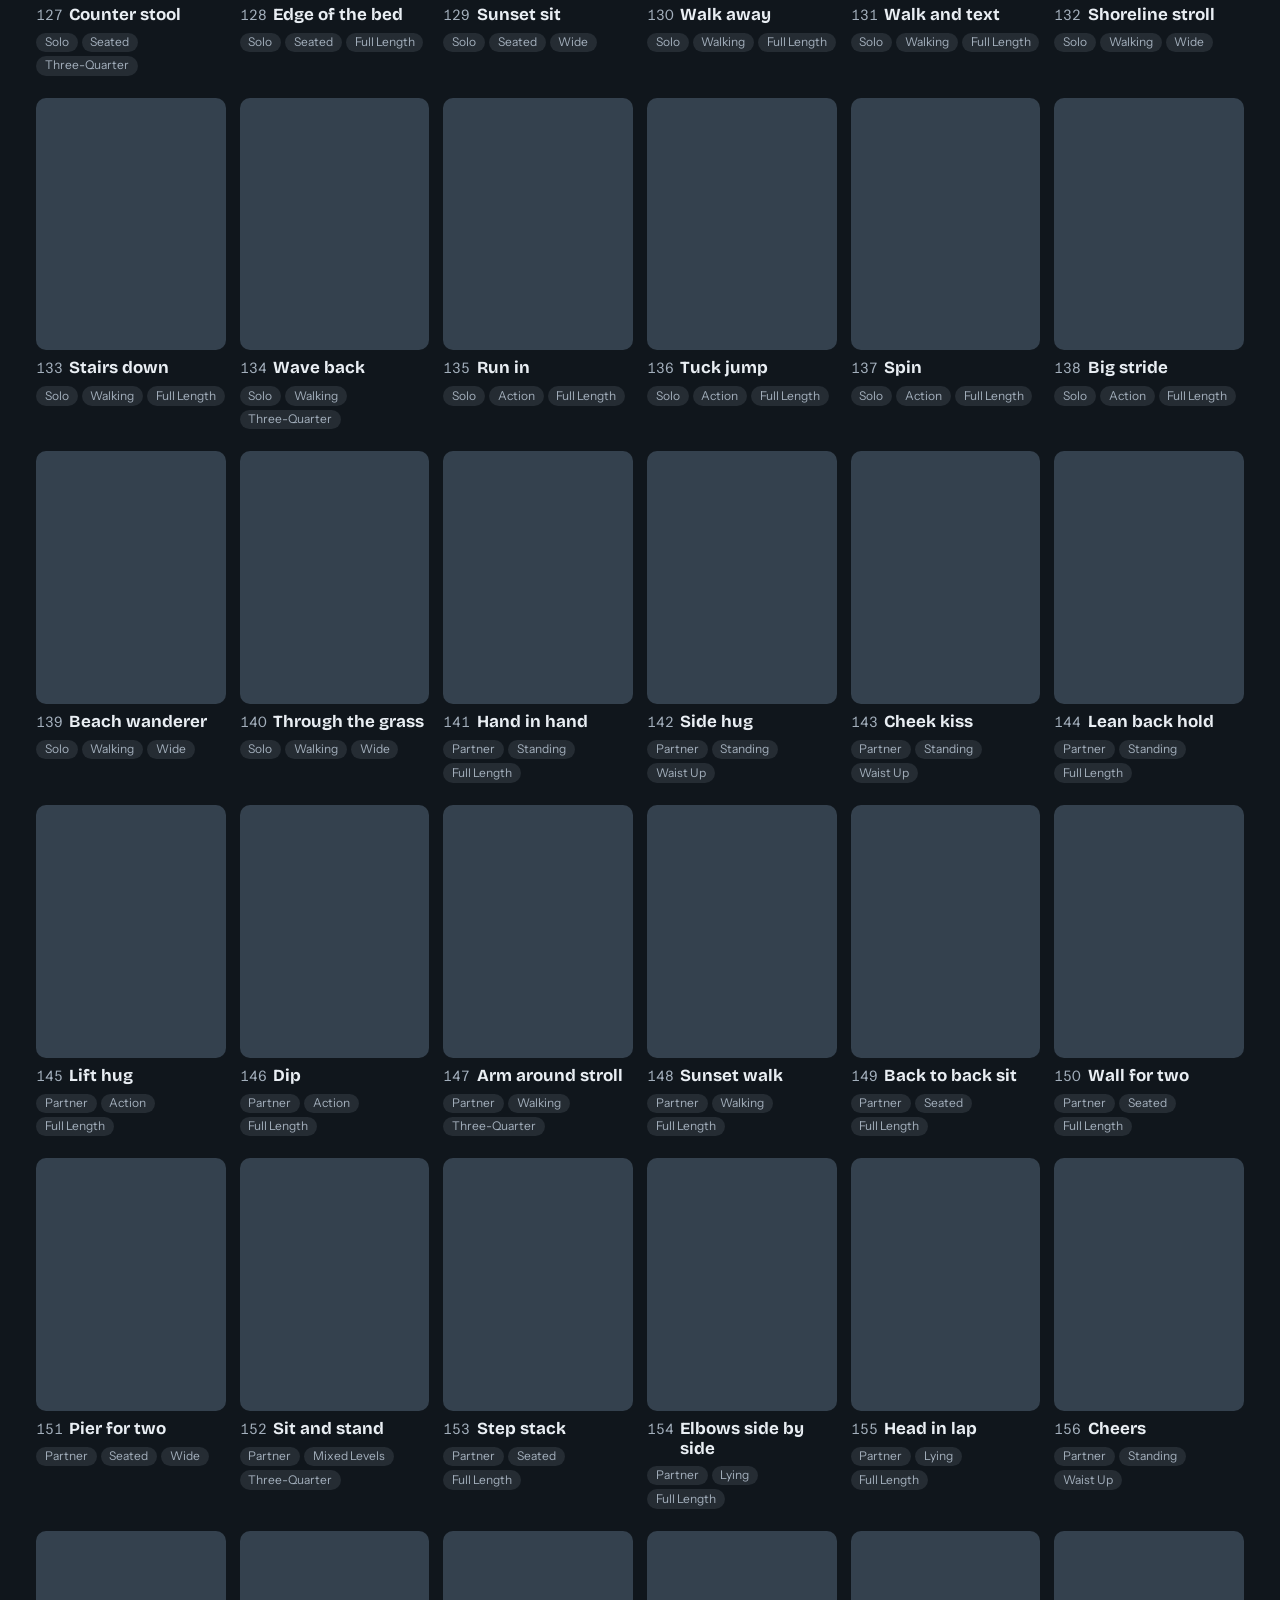
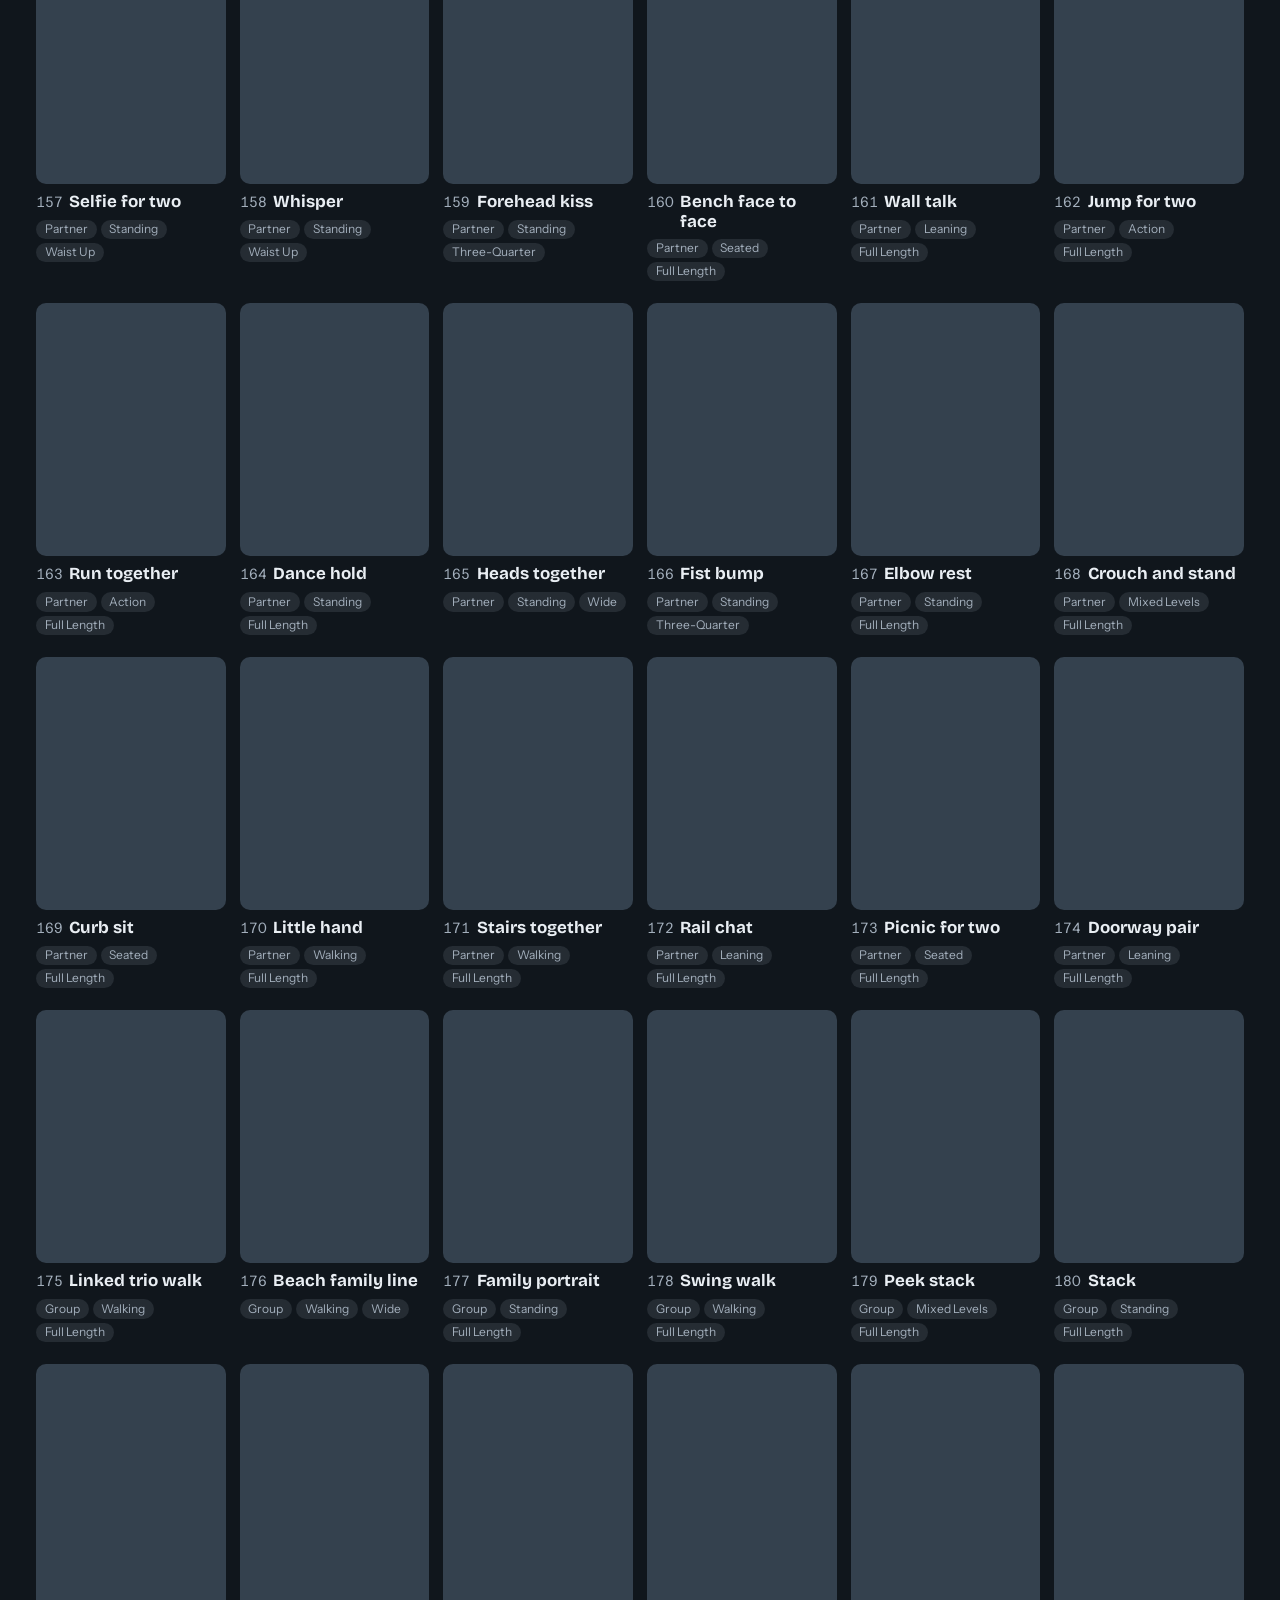
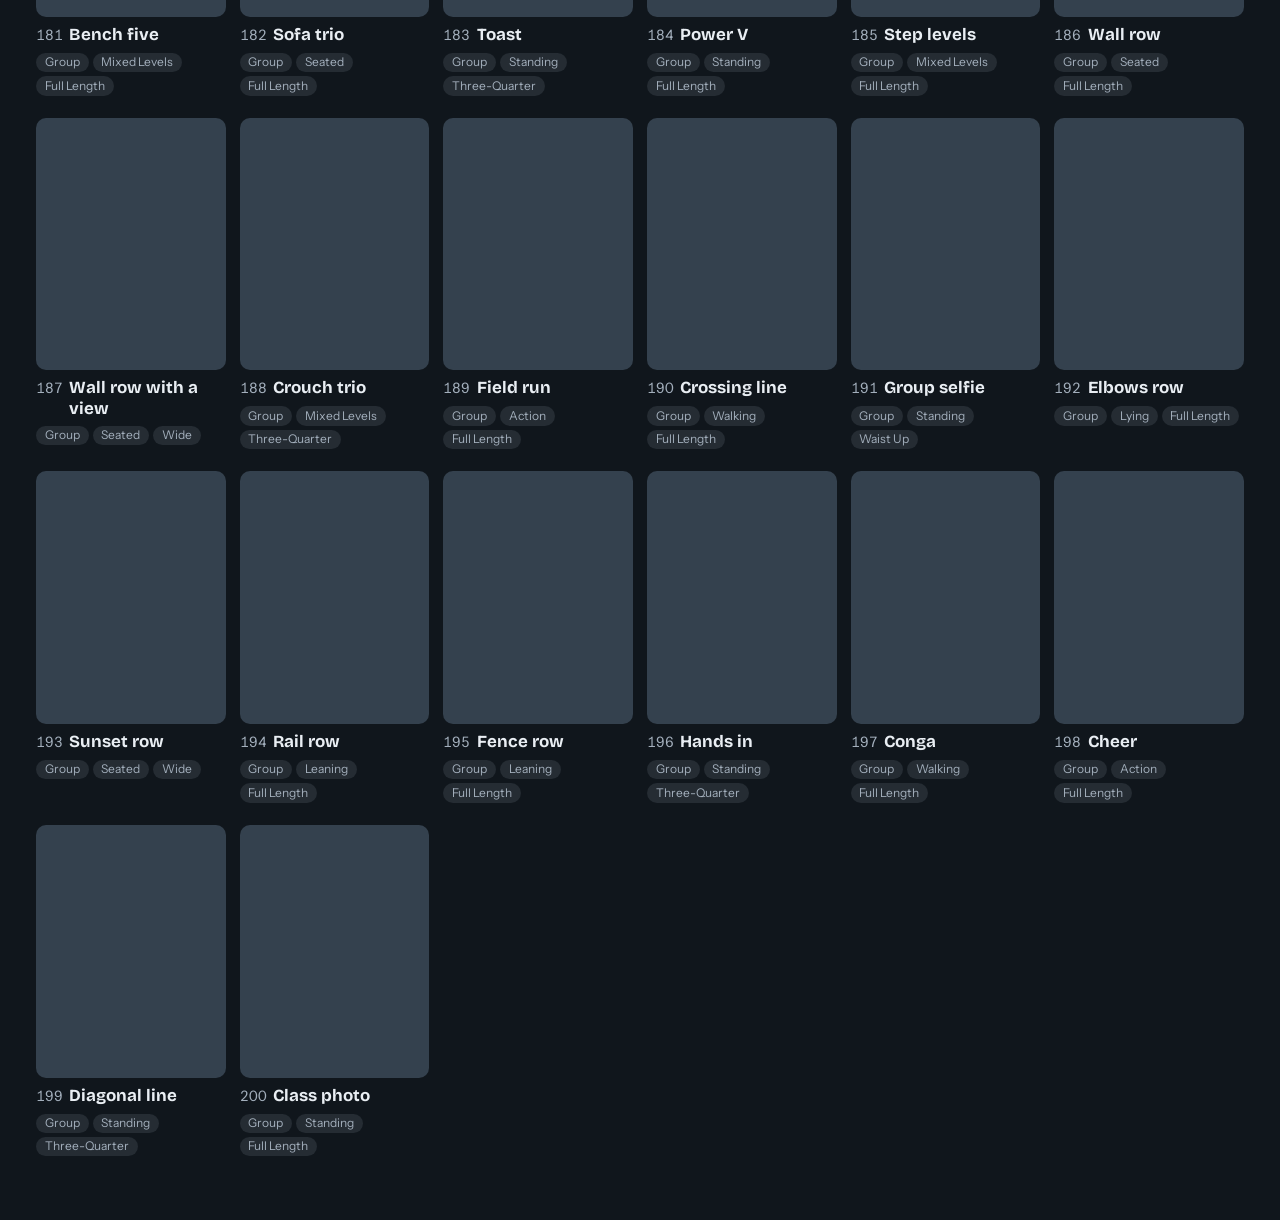
